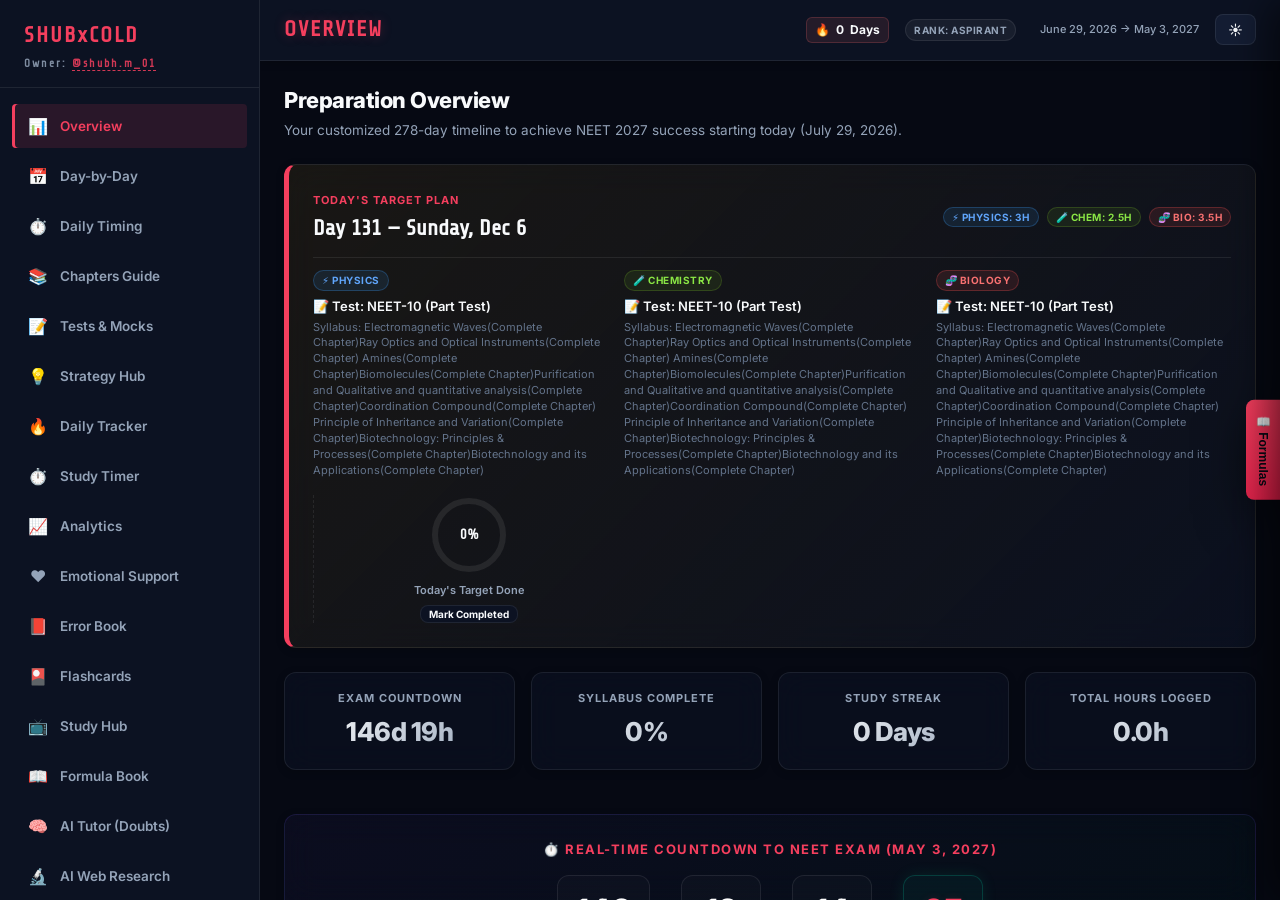
==== neet_plan_v3.html @ 4c803811 "Replace text/ASCII diagram fallbacks with real high-resolution SVG scientific vector illustrations" ====
<!DOCTYPE html>
<html lang="en">
<head>
  <link rel="preconnect" href="https://fonts.googleapis.com">
  <link rel="preconnect" href="https://fonts.gstatic.com" crossorigin>
  <link rel="preconnect" href="https://cdn.jsdelivr.net">
  <link rel="preconnect" href="https://cdnjs.cloudflare.com">
  <!-- Google Analytics 4 (GA4) with AdBlocker Guard -->
  <script async src="https://www.googletagmanager.com/gtag/js?id=G-X5QX0RL81J" onerror="console.log('Analytics script blocked by client ad-blocker (normal behavior)')"></script>
  <script>
    window.dataLayer = window.dataLayer || [];
    function gtag(){try{dataLayer.push(arguments);}catch(e){}}
    gtag('js', new Date());
    gtag('config', 'G-X5QX0RL81J');
  </script>
  <meta charset="UTF-8">
  <meta name="viewport" content="width=device-width, initial-scale=1.0, viewport-fit=cover, maximum-scale=5, user-scalable=yes">
  <meta name="theme-color" content="#060913">
  <meta name="mobile-web-app-capable" content="yes">
  <meta name="apple-mobile-web-app-capable" content="yes">
  <meta name="apple-mobile-web-app-status-bar-style" content="black-translucent">
  <title>SHUBxCOLD — 278-Day Ultimate Planner</title>
  <link href='https://fonts.googleapis.com/css2?family=Inter:wght@300;400;500;600;700;800;900&display=swap' rel='stylesheet'>
  <link href="https://fonts.googleapis.com/css2?family=Share+Tech&display=swap" rel="stylesheet">
  <style>
:root {
  /* Premium Obsidian & Gold UI Tokens */
  --bg-base: #060913;
  --bg-surface: #0c1222;
  --bg-surface-hover: #141d33;
  --bg-glass: rgba(12, 18, 34, 0.65);
  
  --primary: #fbbf24;           /* Warm Amber Gold */
  --primary-hover: #f59e0b;
  --primary-glow: rgba(251, 191, 36, 0.12);
  --primary-glow-thick: rgba(251, 191, 36, 0.25);
  
  --secondary: #8b5cf6;         /* Academic Purple */
  --secondary-glow: rgba(139, 92, 246, 0.12);
  
  --accent-success: #10b981;    /* Medical Teal/Emerald */
  --accent-success-glow: rgba(16, 185, 129, 0.12);
  
  --accent-danger: #f87171;     /* Soft Warning Red */
  --accent-danger-glow: rgba(248, 113, 113, 0.12);
  
  --text-primary: #f8fafc;
  --text-secondary: #94a3b8;
  --text-muted: #64748b;
  
  --border-color: rgba(255, 255, 255, 0.08);
  --border-hover: rgba(255, 255, 255, 0.15);
  --glass-border: rgba(255, 255, 255, 0.08);
  
  --shadow-sm: 0 2px 8px rgba(0, 0, 0, 0.2);
  --shadow-md: 0 8px 24px rgba(0, 0, 0, 0.35);
  --shadow-lg: 0 16px 48px rgba(0, 0, 0, 0.5);
  
  --font-sans: 'Inter', system-ui, -apple-system, sans-serif;
  --font-mono: 'Share Tech', monospace;
  
  --transition-smooth: all 0.3s cubic-bezier(0.16, 1, 0.3, 1);
  --transition-fast: all 0.15s cubic-bezier(0.16, 1, 0.3, 1);

  /* Subject color tokens */
  --phy: #378ADD;
  --phy-light: #E6F1FB;
  --che: #639922;
  --che-light: #EAF3DE;
  --bio: #E24B4A;
  --bio-light: #FCEBEB;
}

body.theme-midnight-cyber {
  --bg-base: #030008;
  --bg-surface: #0a0314;
  --bg-surface-hover: #160a2c;
  --bg-glass: rgba(10, 3, 20, 0.65);
  --primary: #00f2fe;
  --primary-hover: #4facfe;
  --primary-glow: rgba(0, 242, 254, 0.12);
  --primary-glow-thick: rgba(0, 242, 254, 0.25);
  --secondary: #f35588;
  --secondary-glow: rgba(243, 85, 136, 0.12);
  --accent-success: #00ff87;
  --accent-success-glow: rgba(0, 255, 135, 0.12);
  --accent-danger: #ff007f;
  --accent-danger-glow: rgba(255, 0, 127, 0.12);
}

body.theme-forest-mint {
  --bg-base: #040807;
  --bg-surface: #0a1110;
  --bg-surface-hover: #12201e;
  --bg-glass: rgba(10, 17, 16, 0.65);
  --primary: #00d4aa;
  --primary-hover: #05b08e;
  --primary-glow: rgba(0, 212, 170, 0.12);
  --primary-glow-thick: rgba(0, 212, 170, 0.25);
  --secondary: #e2b4bd;
  --secondary-glow: rgba(226, 180, 189, 0.12);
  --accent-success: #52b788;
  --accent-success-glow: rgba(82, 183, 136, 0.12);
  --accent-danger: #f26419;
  --accent-danger-glow: rgba(242, 100, 25, 0.12);
}

body.theme-deep-cosmos {
  --bg-base: #02020a;
  --bg-surface: #08081a;
  --bg-surface-hover: #121235;
  --bg-glass: rgba(8, 8, 26, 0.65);
  --primary: #ff9f1c;
  --primary-hover: #ffbf69;
  --primary-glow: rgba(255, 159, 28, 0.12);
  --primary-glow-thick: rgba(255, 159, 28, 0.25);
  --secondary: #9d4edd;
  --secondary-glow: rgba(157, 78, 221, 0.12);
  --accent-success: #4cc9f0;
  --accent-success-glow: rgba(76, 201, 240, 0.12);
  --accent-danger: #ff5d8f;
  --accent-danger-glow: rgba(255, 93, 143, 0.12);
}

body.light-mode {
  --bg-base: #f8fafc;
  --bg-surface: #ffffff;
  --bg-surface-hover: #f1f5f9;
  --bg-glass: rgba(255, 255, 255, 0.8);
  
  --primary: #d97706;           /* Amber 600 */
  --primary-hover: #b45309;     /* Amber 700 */
  --primary-glow: rgba(217, 119, 6, 0.08);
  --primary-glow-thick: rgba(217, 119, 6, 0.15);
  
  --text-primary: #0f172a;      /* Slate 900 */
  --text-secondary: #475569;    /* Slate 600 */
  --text-muted: #64748b;        /* Slate 500 */
  
  --border-color: rgba(0, 0, 0, 0.08);
  --border-hover: rgba(0, 0, 0, 0.15);
  --glass-border: rgba(0, 0, 0, 0.08);
  
  --shadow-sm: 0 2px 8px rgba(0, 0, 0, 0.05);
  --shadow-md: 0 8px 24px rgba(0, 0, 0, 0.08);
  --shadow-lg: 0 16px 48px rgba(0, 0, 0, 0.12);
}

body.theme-github-dark {
  --bg-base: #0d1117;
  --bg-surface: #161b22;
  --bg-surface-hover: #21262d;
  --bg-glass: rgba(22, 27, 34, 0.7);
  --primary: #58a6ff;
  --primary-hover: #1f6feb;
  --primary-glow: rgba(88, 166, 255, 0.12);
  --primary-glow-thick: rgba(88, 166, 255, 0.25);
  --secondary: #bc8cff;
  --secondary-glow: rgba(188, 140, 255, 0.12);
  --accent-success: #3fb950;
  --accent-success-glow: rgba(63, 185, 80, 0.12);
  --accent-danger: #f85149;
  --accent-danger-glow: rgba(248, 81, 73, 0.12);
}

body.theme-matrix-terminal {
  --bg-base: #020703;
  --bg-surface: #08140a;
  --bg-surface-hover: #0f2b14;
  --bg-glass: rgba(8, 20, 10, 0.7);
  --primary: #00ff41;
  --primary-hover: #00cc33;
  --primary-glow: rgba(0, 255, 65, 0.12);
  --primary-glow-thick: rgba(0, 255, 65, 0.25);
  --secondary: #008f11;
  --secondary-glow: rgba(0, 143, 17, 0.12);
  --accent-success: #00ff41;
  --accent-success-glow: rgba(0, 255, 65, 0.12);
  --accent-danger: #ff003c;
  --accent-danger-glow: rgba(255, 0, 60, 0.12);
}

* {
  box-sizing: border-box;
  margin: 0;
  padding: 0;
}

/* CUSTOM SCROLLBAR */
::-webkit-scrollbar {
  width: 8px;
  height: 8px;
}
::-webkit-scrollbar-track {
  background: var(--bg-base);
}
::-webkit-scrollbar-thumb {
  background: var(--border-color);
  border-radius: 4px;
}
::-webkit-scrollbar-thumb:hover {
  background: var(--primary);
}

html, body {
  height: 100%;
  margin: 0;
  padding: 0;
  overflow: hidden !important;
  width: 100%;
  max-width: 100vw;
}
body {
  font-family: var(--font-sans);
  background: var(--bg-base);
  color: var(--text-primary);
  font-size: 14px;
  line-height: 1.45;
}

body.modal-open {
  overflow: hidden !important;
  position: fixed !important;
  width: 100% !important;
  height: 100% !important;
  top: 0;
  left: 0;
}
html.modal-open {
  overflow: hidden !important;
}
/* modal.active transitions handled at display level */


a {
  color: var(--primary);
  text-decoration: none;
  transition: var(--transition-fast);
}
a:hover {
  color: var(--primary-hover);
  text-shadow: 0 0 8px var(--primary-glow-thick);
}

/* TOPBAR / NAV */
.topbar {
  background: var(--bg-surface);
  border-bottom: 1px solid var(--border-color);
  padding: 14px 24px;
  display: flex;
  align-items: center;
  gap: 16px;
  position: sticky;
  top: 0;
  z-index: 100;
  backdrop-filter: blur(12px);
  -webkit-backdrop-filter: blur(12px);
  box-shadow: var(--shadow-sm);
}

.topbar h1 {
  font-family: var(--font-mono);
  font-size: 24px;
  font-weight: bold;
  color: var(--primary);
  text-transform: uppercase;
  letter-spacing: 2px;
  margin: 0;
  text-shadow: 0 0 12px var(--primary-glow-thick);
}

.topbar-right-wrapper {
  margin-left: auto;
  display: flex;
  align-items: center;
  gap: 16px;
}

.topbar .sub-date {
  font-family: var(--font-sans);
  font-size: 11px;
  color: var(--text-secondary);
  margin-left: 8px;
  font-weight: 500;
  text-transform: none;
  letter-spacing: 0;
}

.tabs {
  display: flex;
  gap: 6px;
  flex-wrap: wrap;
  margin-left: auto;
}

.tab-btn {
  padding: 6px 14px;
  border-radius: 8px;
  border: 1px solid var(--border-color);
  font-size: 12px;
  font-weight: 600;
  cursor: pointer;
  background: var(--bg-surface-hover);
  color: var(--text-secondary);
  transition: var(--transition-smooth);
}

.tab-btn.active {
  background: linear-gradient(135deg, var(--primary), #eab308);
  color: #060913;
  border-color: var(--primary);
  font-weight: 700;
  box-shadow: 0 4px 12px var(--primary-glow-thick);
}

.tab-btn:hover:not(.active) {
  background: var(--bg-surface);
  color: var(--text-primary);
  border-color: var(--border-hover);
  transform: translateY(-1px);
}

.main-wrapper {
  padding: 24px;
  width: 100%;
  max-width: 1400px;
  margin: 0 auto;
  flex-grow: 1;
  overflow-y: auto;
  -webkit-overflow-scrolling: touch;
}

/* TAB FADE-IN ANIMATION */
@keyframes fadeInUp {
  from {
    opacity: 0;
    transform: translateY(12px);
  }
  to {
    opacity: 1;
    transform: translateY(0);
  }
}

.tab-content {
  display: none;
}

.tab-content.active {
  display: block;
  animation: fadeInUp 0.4s cubic-bezier(0.16, 1, 0.3, 1) forwards;
}

.section-title {
  font-size: 12px;
  font-weight: 700;
  color: var(--primary);
  text-transform: uppercase;
  letter-spacing: .08em;
  margin-bottom: 14px;
  margin-top: 28px;
  text-shadow: 0 0 8px var(--primary-glow);
}

.section-title:first-child {
  margin-top: 0;
}

/* PAGE HEADER */
.page-header {
  margin-bottom: 24px;
}
.page-title {
  font-size: 22px;
  font-weight: 800;
  color: var(--text-primary);
  letter-spacing: -0.5px;
}
.page-desc {
  font-size: 13.5px;
  color: var(--text-secondary);
  margin-top: 4px;
}

/* CARDS */
.glass-card {
  background: var(--bg-glass);
  border: 1px solid var(--border-color);
  border-radius: 12px;
  padding: 20px;
  position: relative;
  box-shadow: var(--shadow-sm);
  transition: var(--transition-smooth);
  backdrop-filter: blur(16px);
  -webkit-backdrop-filter: blur(16px);
  margin-bottom: 20px;
}
.glass-card:hover {
  border-color: var(--border-hover);
  box-shadow: var(--shadow-md);
  transform: translateY(-2px);
}

/* STATS ROW */
.stats-grid {
  display: grid;
  grid-template-columns: repeat(auto-fit, minmax(180px, 1fr));
  gap: 16px;
  margin-bottom: 24px;
}

.glass-card.stat-card {
  text-align: center;
  padding: 18px;
  display: flex;
  flex-direction: column;
  justify-content: center;
}

.stat-val {
  font-size: 26px;
  font-weight: 800;
  color: var(--text-primary);
  letter-spacing: -0.5px;
  background: linear-gradient(135deg, #fff, var(--text-secondary));
  -webkit-background-clip: text;
  -webkit-text-fill-color: transparent;
}

.stat-title {
  font-size: 11px;
  font-weight: 700;
  text-transform: uppercase;
  letter-spacing: 1px;
  color: var(--text-secondary);
  margin-bottom: 6px;
}

/* PHASE STRIPS */
.phase-strip {
  border-radius: 12px;
  padding: 20px;
  margin-bottom: 16px;
  border: 1px solid var(--border-color);
  background: var(--bg-glass);
}
.phase-strip h3 {
  font-size: 15px;
  font-weight: 700;
  margin-bottom: 6px;
  color: var(--text-primary);
}
.phase-strip .meta {
  font-size: 12px;
  color: var(--text-secondary);
  margin-bottom: 14px;
}

.phase-cols {
  display: grid;
  grid-template-columns: repeat(auto-fit, minmax(250px, 1fr));
  gap: 12px;
}

.subj-col {
  background: rgba(255, 255, 255, 0.02);
  border-radius: 10px;
  padding: 14px;
  border: 1px solid rgba(255, 255, 255, 0.04);
}

.subj-col h4 {
  font-size: 11px;
  font-weight: 800;
  text-transform: uppercase;
  letter-spacing: .06em;
  margin-bottom: 10px;
  border-bottom: 1px solid rgba(255, 255, 255, 0.04);
  padding-bottom: 4px;
}

.sc-p h4 { color: #60a5fa; }
.sc-c h4 { color: #34d399; }
.sc-b h4 { color: #a78bfa; }

.ch-li {
  font-size: 12px;
  color: var(--text-secondary);
  padding: 6px 0;
  border-bottom: 1px solid rgba(255, 255, 255, 0.04);
  line-height: 1.4;
  display: flex;
  justify-content: space-between;
  align-items: center;
}
.ch-li:last-child {
  border-bottom: none;
}
.ch-li .conn {
  font-size: 9.5px;
  background: var(--primary-glow);
  color: var(--primary);
  padding: 1.5px 6px;
  border-radius: 4px;
  border: 1px solid rgba(251, 191, 36, 0.2);
  white-space: nowrap;
}
.ch-li .miss {
  font-size: 9.5px;
  background: var(--accent-danger-glow);
  color: var(--accent-danger);
  padding: 1.5px 6px;
  border-radius: 4px;
  border: 1px solid rgba(248, 113, 113, 0.2);
  white-space: nowrap;
}

/* PHASE BADGES */
.phase-badge-strip {
  border-left: 4px solid var(--primary);
  padding-left: 14px;
  margin-bottom: 16px;
  background: rgba(255, 255, 255, 0.01);
  padding-top: 10px;
  padding-bottom: 10px;
  border-radius: 0 8px 8px 0;
  border-right: 1px solid rgba(255, 255, 255, 0.02);
}
.pb-0 { border-color: var(--text-muted); }
.pb-1 { border-color: #3b82f6; }
.pb-2 { border-color: #10b981; }
.pb-3 { border-color: #f59e0b; }
.pb-4 { border-color: #ef4444; }

/* CALENDAR CONTROLS */
.cal-controls {
  display: flex;
  flex-wrap: wrap;
  gap: 12px;
  margin-bottom: 16px;
  align-items: center;
}

.form-control {
  font-family: var(--font-sans);
  font-size: 13px;
  padding: 8px 14px;
  border: 1px solid var(--border-color);
  border-radius: 8px;
  background: var(--bg-surface);
  color: var(--text-primary);
  outline: none;
  transition: var(--transition-fast);
}
.form-control:focus {
  border-color: var(--primary);
  box-shadow: 0 0 10px var(--primary-glow-thick);
}

select.form-control {
  cursor: pointer;
}

/* TABLES */
.table-container {
  overflow-x: auto;
  border-radius: 12px;
  border: 1px solid var(--border-color);
  background: var(--bg-surface);
  box-shadow: var(--shadow-sm);
}

table {
  width: 100%;
  border-collapse: collapse;
  font-size: 12.5px;
  background: transparent;
}
table th {
  text-align: left;
  padding: 10px 12px;
  background: var(--bg-surface-hover);
  border-bottom: 2px solid var(--border-color);
  color: var(--text-secondary);
  font-weight: 700;
  font-size: 11.5px;
  text-transform: uppercase;
  letter-spacing: 0.5px;
}
table td {
  padding: 10px 12px;
  border-bottom: 1px solid var(--border-color);
  vertical-align: top;
  color: var(--text-primary);
}
table tr:hover td {
  background: var(--bg-surface-hover);
}

/* Custom Table Row Themes */
table tr.sunday td { background: rgba(251, 191, 36, 0.03); }
table tr.test-day td { background: rgba(248, 113, 113, 0.03); }
table tr.mock-day td { background: rgba(245, 158, 11, 0.03); }
table tr.revision-day td { background: rgba(139, 92, 246, 0.03); }
table tr.done-row td {
  opacity: 0.85;
}
table tr.done-row td div, table tr.done-row td span {
  text-decoration: line-through;
  text-decoration-color: rgba(255, 255, 255, 0.3);
}

.day-num {
  font-weight: 800;
  color: var(--primary);
  font-size: 12px;
}
.day-date {
  color: var(--text-secondary);
  font-size: 11.5px;
  white-space: nowrap;
}

/* BADGES */
.type-badge {
  display: inline-block;
  font-size: 9.5px;
  font-weight: 700;
  padding: 2px 7px;
  border-radius: 4px;
  white-space: nowrap;
  text-transform: uppercase;
  letter-spacing: 0.5px;
}
.tb-study { background: rgba(59, 130, 246, 0.1); color: #60a5fa; border: 1px solid rgba(59, 130, 246, 0.25); }
.tb-rev { background: rgba(139, 92, 246, 0.1); color: #a78bfa; border: 1px solid rgba(139, 92, 246, 0.25); }
.tb-test { background: rgba(248, 113, 113, 0.1); color: #f87171; border: 1px solid rgba(248, 113, 113, 0.25); }
.tb-mock { background: rgba(245, 158, 11, 0.1); color: #fbbf24; border: 1px solid rgba(245, 158, 11, 0.25); }
.tb-rest { background: rgba(148, 163, 184, 0.1); color: #94a3b8; border: 1px solid rgba(148, 163, 184, 0.25); }
.tb-buf { background: rgba(16, 185, 129, 0.1); color: #34d399; border: 1px solid rgba(16, 185, 129, 0.25); }

.ch-cell {
  position: relative;
}
.ch-main {
  font-weight: 600;
  color: var(--text-primary);
}
.ch-sub {
  font-size: 11px;
  color: var(--text-secondary);
  margin-top: 2px;
}
.ch-link {
  font-size: 9.5px;
  background: var(--primary-glow);
  color: var(--primary);
  padding: 1.5px 5px;
  border-radius: 4px;
  display: inline-block;
  margin-top: 3px;
  border: 1px solid rgba(251, 191, 36, 0.2);
}
.ch-miss {
  font-size: 9.5px;
  background: var(--accent-danger-glow);
  color: var(--accent-danger);
  padding: 1.5px 5px;
  border-radius: 4px;
  display: inline-block;
  margin-top: 3px;
  border: 1px solid rgba(248, 113, 113, 0.2);
}

.custom-checkbox {
  width: 18px;
  height: 18px;
  cursor: pointer;
  display: inline-flex;
  align-items: center;
  justify-content: center;
  border: 1.5px solid var(--text-muted);
  border-radius: 5px;
  background: var(--bg-surface);
  color: transparent;
  transition: var(--transition-fast);
}
.custom-checkbox.checked {
  background: var(--accent-success);
  border-color: var(--accent-success);
  color: #060913;
  font-weight: 900;
}
.custom-checkbox:hover {
  border-color: var(--primary);
}

.progress-bar-glow {
  height: 8px;
  background: var(--bg-surface-hover);
  border-radius: 4px;
  margin-top: 10px;
  overflow: hidden;
  border: 1px solid var(--border-color);
}
.progress-fill-glow {
  height: 100%;
  background: linear-gradient(90deg, var(--accent-success), #10b981);
  border-radius: 4px;
  transition: width 0.4s ease;
  box-shadow: 0 0 8px rgba(16, 185, 129, 0.4);
}

/* PAGINATION */
.pag-btn-container {
  display: flex;
  gap: 6px;
  justify-content: center;
  margin-top: 16px;
  flex-wrap: wrap;
  align-items: center;
}
.pag-btn-container button {
  padding: 6px 12px;
  font-size: 12px;
  font-weight: 600;
  border: 1px solid var(--border-color);
  border-radius: 6px;
  background: var(--bg-surface-hover);
  cursor: pointer;
  color: var(--text-secondary);
  transition: var(--transition-fast);
}
.pag-btn-container button.cur {
  background: var(--primary);
  color: #060913;
  border-color: var(--primary);
  font-weight: 700;
  box-shadow: 0 4px 10px var(--primary-glow-thick);
}
.pag-btn-container button:hover:not(.cur) {
  background: var(--bg-surface);
  color: var(--text-primary);
  border-color: var(--border-hover);
}

/* SCHEDULE */
.sched-switch {
  display: flex;
  gap: 6px;
  margin-bottom: 16px;
  flex-wrap: wrap;
}
.sched-btn {
  padding: 6px 14px;
  border: 1px solid var(--border-color);
  border-radius: 20px;
  font-size: 12px;
  font-weight: 600;
  cursor: pointer;
  background: var(--bg-surface-hover);
  color: var(--text-secondary);
  transition: var(--transition-fast);
}
.sched-btn.active {
  background: var(--primary);
  color: #060913;
  border-color: var(--primary);
  font-weight: 700;
  box-shadow: 0 4px 10px var(--primary-glow-thick);
}
.sched-btn:hover:not(.active) {
  background: var(--bg-surface);
  border-color: var(--border-hover);
  color: var(--text-primary);
}

.sched-table {
  width: 100%;
  border-collapse: collapse;
}
.sched-table td {
  padding: 10px 12px;
  border-bottom: 1px solid var(--border-color);
  vertical-align: top;
  color: var(--text-primary);
}
.sched-table tr:last-child td {
  border-bottom: none;
}
.sched-time {
  font-size: 12px;
  font-weight: 700;
  color: var(--primary);
  white-space: nowrap;
  min-width: 80px;
  font-family: var(--font-mono);
}
.sched-act {
  font-size: 13px;
  color: var(--text-primary);
  line-height: 1.45;
}
.sched-dur {
  font-size: 11.5px;
  color: var(--text-secondary);
  text-align: right;
  white-space: nowrap;
  min-width: 55px;
}
.sched-cat {
  width: 4px;
  background: var(--border-color);
}
.cat-phy { background: #3b82f6; }
.cat-che { background: #10b981; }
.cat-bio { background: #8b5cf6; }
.cat-break { background: rgba(255, 255, 255, 0.05); }
.cat-test { background: #ef4444; }
.cat-rev { background: #f59e0b; }

/* SUBJECT TABS */
.subj-tabs {
  display: flex;
  gap: 6px;
  margin-bottom: 16px;
}
.subj-tab {
  padding: 6px 16px;
  border: 1px solid var(--border-color);
  border-radius: 20px;
  font-size: 12px;
  font-weight: 600;
  cursor: pointer;
  background: var(--bg-surface-hover);
  color: var(--text-secondary);
  transition: var(--transition-fast);
}
.subj-tab:hover:not(.active) {
  background: var(--bg-surface);
  border-color: var(--border-hover);
  color: var(--text-primary);
}
.subj-tab.active {
  color: #060913;
  font-weight: 700;
  box-shadow: 0 4px 10px var(--primary-glow-thick);
}
.subj-tab.sp.active { background: #3b82f6; border-color: #3b82f6; }
.subj-tab.sc.active { background: #10b981; border-color: #10b981; }
.subj-tab.sb.active { background: #8b5cf6; border-color: #8b5cf6; }

.subj-tab.sp { background: rgba(59, 130, 246, 0.1); color: #60a5fa; border-color: rgba(59, 130, 246, 0.25); }
.subj-tab.sc { background: rgba(16, 185, 129, 0.1); color: #34d399; border-color: rgba(16, 185, 129, 0.25); }
.subj-tab.sb { background: rgba(139, 92, 246, 0.1); color: #a78bfa; border-color: rgba(139, 92, 246, 0.25); }

/* CHAPTER DETAILS TABLE */
.ch-detail-table {
  width: 100%;
  border-collapse: collapse;
  font-size: 12.5px;
}
.ch-detail-table th {
  padding: 10px 12px;
  text-align: left;
  border-bottom: 2px solid var(--border-color);
  color: var(--text-secondary);
  font-weight: 700;
  font-size: 11.5px;
  background: var(--bg-surface-hover);
  text-transform: uppercase;
}
.ch-detail-table td {
  padding: 10px 12px;
  border-bottom: 1px solid var(--border-color);
  vertical-align: top;
  color: var(--text-primary);
}
.ch-detail-table tr:last-child td {
  border-bottom: none;
}
.ch-detail-table tr:hover td {
  background: var(--bg-surface-hover);
}

.wt-h { background: rgba(239, 68, 68, 0.15); color: #f87171; padding: 2px 7px; border-radius: 4px; font-size: 10.5px; font-weight: 700; border: 1px solid rgba(239, 68, 68, 0.25); }
.wt-m { background: rgba(245, 158, 11, 0.15); color: #fbbf24; padding: 2px 7px; border-radius: 4px; font-size: 10.5px; font-weight: 700; border: 1px solid rgba(245, 158, 11, 0.25); }
.wt-l { background: rgba(16, 185, 129, 0.15); color: #34d399; padding: 2px 7px; border-radius: 4px; font-size: 10.5px; font-weight: 700; border: 1px solid rgba(16, 185, 129, 0.25); }

.cls11 { background: rgba(59, 130, 246, 0.1); color: #60a5fa; padding: 2px 7px; border-radius: 4px; font-size: 10.5px; font-weight: 700; border: 1px solid rgba(59, 130, 246, 0.2); }
.cls12 { background: rgba(16, 185, 129, 0.1); color: #34d399; padding: 2px 7px; border-radius: 4px; font-size: 10.5px; font-weight: 700; border: 1px solid rgba(16, 185, 129, 0.2); }

.conn-badge {
  background: var(--primary-glow);
  color: var(--primary);
  padding: 2.5px 7px;
  border-radius: 4px;
  font-size: 10.5px;
  display: inline-block;
  margin-top: 3px;
  border: 1px solid rgba(251, 191, 36, 0.2);
}

/* PYQ BUTTON */
.pyq-btn {
  display: inline-flex;
  align-items: center;
  gap: 4px;
  margin-top: 6px;
  padding: 4px 10px;
  font-size: 11px;
  font-weight: 700;
  border: 1.5px solid var(--accent-success);
  border-radius: 6px;
  background: rgba(16, 185, 129, 0.1);
  color: #34d399;
  cursor: pointer;
  transition: var(--transition-fast);
  white-space: nowrap;
}
.pyq-btn:hover {
  background: var(--accent-success);
  color: #060913;
  box-shadow: 0 0 10px var(--accent-success-glow);
}

/* DETAILS BOX */
.ch-details-box {
  background: var(--bg-surface);
  border: 1px solid var(--border-color);
  border-radius: 12px;
  padding: 18px;
  margin-top: 10px;
  display: flex;
  flex-direction: column;
  gap: 12px;
  box-shadow: var(--shadow-sm);
}
.details-row {
  display: flex;
  flex-wrap: wrap;
  gap: 16px;
}
.details-col {
  flex: 1;
  min-width: 200px;
}
.details-label {
  font-size: 10px;
  font-weight: 700;
  color: var(--text-muted);
  text-transform: uppercase;
  margin-bottom: 4px;
  letter-spacing: 0.5px;
}
.details-val {
  font-size: 13px;
  line-height: 1.5;
  color: var(--text-primary);
}

.three-step-grid {
  display: grid;
  grid-template-columns: repeat(3, 1fr);
  gap: 6px;
}
.step-box {
  display: flex;
  align-items: center;
  gap: 6px;
  padding: 8px 12px;
  border-radius: 8px;
  background: var(--bg-surface-hover);
  border: 1.5px solid var(--border-color);
  font-size: 11px;
  color: var(--text-secondary);
  cursor: pointer;
  transition: var(--transition-fast);
  font-weight: 600;
}
.step-box:hover {
  background: var(--bg-surface);
  border-color: var(--border-hover);
  color: var(--text-primary);
}

/* BUTTONS */
.btn {
  display: inline-flex;
  align-items: center;
  justify-content: center;
  font-family: var(--font-sans);
  font-size: 13px;
  font-weight: 700;
  padding: 8px 16px;
  border-radius: 8px;
  cursor: pointer;
  transition: var(--transition-smooth);
  outline: none;
  border: 1px solid transparent;
}
.btn-primary {
  background: linear-gradient(135deg, var(--primary), #eab308);
  color: #060913;
  box-shadow: 0 4px 12px var(--primary-glow-thick);
}
.btn-primary:hover {
  background: linear-gradient(135deg, #f59e0b, #d97706);
  box-shadow: 0 6px 16px var(--primary-glow-thick);
  transform: translateY(-1px);
}
.btn-secondary {
  background: var(--bg-surface-hover);
  border: 1px solid var(--border-color);
  color: var(--text-primary);
}
.btn-secondary:hover {
  background: var(--bg-surface);
  border-color: var(--border-hover);
  transform: translateY(-1px);
}

/* AI Tutor Subject Mode Toggle Buttons */
.subject-mode-btn {
  cursor: pointer;
  transition: all 0.3s ease;
  position: relative;
}
.subject-mode-btn.active {
  background: linear-gradient(135deg, rgba(251,191,36,0.25), rgba(124,92,252,0.2)) !important;
  border: 2px solid #fbbf24 !important;
  color: #fbbf24 !important;
  font-weight: 700 !important;
  box-shadow: 0 0 12px rgba(251,191,36,0.3), inset 0 0 8px rgba(251,191,36,0.1);
  transform: scale(1.05);
}
.subject-mode-btn:not(.active):hover {
  border-color: rgba(251,191,36,0.4);
  color: #fbbf24;
}

/* MODALS */
@keyframes modalZoomIn {
  from {
    opacity: 0;
    transform: scale(0.96) translateY(8px);
  }
  to {
    opacity: 1;
    transform: scale(1) translateY(0);
  }
}

.modal {
  position: fixed;
  inset: 0;
  background: rgba(4, 6, 12, 0.85);
  z-index: 1000;
  display: none;
  align-items: center;
  justify-content: center;
  padding: 16px;
  backdrop-filter: blur(8px);
  -webkit-backdrop-filter: blur(8px);
}
.modal.active {
  display: flex;
}
.modal-content {
  background: var(--bg-surface);
  border-radius: 16px;
  width: 100%;
  max-width: 680px;
  max-height: 90vh;
  display: flex;
  flex-direction: column;
  box-shadow: var(--shadow-lg);
  overflow: hidden;
  padding: 24px;
  position: relative;
  border: 1px solid var(--border-color);
  color: var(--text-primary);
}
.modal.active .modal-content {
  animation: modalZoomIn 0.3s cubic-bezier(0.34, 1.56, 0.64, 1) forwards;
}

.close-btn {
  position: absolute;
  top: 16px;
  right: 16px;
  width: 32px;
  height: 32px;
  border-radius: 8px;
  border: 1px solid var(--border-color);
  background: var(--bg-surface-hover);
  cursor: pointer;
  display: flex;
  align-items: center;
  justify-content: center;
  font-size: 16px;
  color: var(--text-secondary);
  transition: var(--transition-fast);
  z-index: 10;
}
.close-btn:hover {
  background: var(--primary);
  color: #060913;
  border-color: var(--primary);
}

.pyq-card {
  margin-bottom: 16px;
  padding: 16px;
  border: 1px solid var(--border-color);
  border-radius: 12px;
  background: rgba(255, 255, 255, 0.01);
  transition: var(--transition-fast);
}
.pyq-card:hover {
  border-color: var(--border-hover);
  background: rgba(255, 255, 255, 0.02);
}

.pyq-header {
  display: flex;
  justify-content: space-between;
  align-items: center;
  margin-bottom: 12px;
}
.pyq-badge {
  font-size: 10px;
  font-weight: 700;
  color: var(--primary);
  background: var(--primary-glow);
  border: 1px solid rgba(251, 191, 36, 0.25);
  padding: 2px 8px;
  border-radius: 4px;
}
.pyq-num {
  font-size: 11px;
  color: var(--text-muted);
  font-weight: 600;
}
.pyq-question {
  font-size: 14px;
  color: var(--text-primary);
  line-height: 1.6;
  margin-bottom: 14px;
  font-weight: 500;
}
.pyq-options {
  display: flex;
  flex-direction: column;
  gap: 8px;
}
.pyq-opt-btn {
  display: flex;
  align-items: flex-start;
  gap: 10px;
  padding: 10px 14px;
  border-radius: 8px;
  border: 1.5px solid var(--border-color);
  background: var(--bg-surface-hover);
  cursor: pointer;
  font-size: 13px;
  color: var(--text-primary);
  width: 100%;
  text-align: left;
  transition: var(--transition-fast);
}
.pyq-opt-btn:hover:not(:disabled) {
  border-color: var(--border-hover);
  background: var(--bg-surface);
}
.pyq-opt-btn.correct {
  border-color: var(--accent-success) !important;
  background: var(--accent-success-glow) !important;
  color: #34d399 !important;
  font-weight: 700;
}
.pyq-opt-btn.wrong {
  border-color: var(--accent-danger) !important;
  background: var(--accent-danger-glow) !important;
  color: #f87171 !important;
}
.opt-letter {
  width: 20px;
  height: 20px;
  border-radius: 50%;
  background: rgba(255, 255, 255, 0.05);
  display: flex;
  align-items: center;
  justify-content: center;
  font-size: 10px;
  font-weight: 700;
  color: var(--text-secondary);
  flex-shrink: 0;
  margin-top: 1px;
}
.pyq-opt-btn.correct .opt-letter {
  background: var(--accent-success);
  color: #060913;
}
.pyq-opt-btn.wrong .opt-letter {
  background: var(--accent-danger);
  color: #060913;
}

.pyq-explanation {
  margin-top: 14px;
  padding: 12px;
  border-radius: 8px;
  background: var(--primary-glow);
  border: 1px solid rgba(251, 191, 36, 0.15);
}
.exp-title {
  font-size: 11px;
  font-weight: 700;
  color: var(--primary);
  text-transform: uppercase;
  margin-bottom: 4px;
  letter-spacing: 0.5px;
}
.exp-text {
  font-size: 12.5px;
  line-height: 1.5;
  color: var(--text-primary);
}

/* STRATEGY & TRACKER PANELS */
#strategy .glass-card, #tracker .glass-card {
  background: var(--bg-glass);
  border: 1px solid var(--border-color);
  box-shadow: var(--shadow-md);
}
#strategy .glass-card:hover, #tracker .glass-card:hover {
  border-color: var(--border-hover);
  box-shadow: var(--shadow-lg);
}

#strategy h1, #tracker h1 {
  color: var(--text-primary);
}
#strategy h2, #tracker h2 {
  color: var(--text-primary);
  border-bottom: 1px solid var(--border-color);
  padding-bottom: 8px;
  margin-bottom: 16px;
}
#strategy p, #tracker p {
  color: var(--text-secondary);
}
#strategy li {
  color: var(--text-primary);
  margin-bottom: 8px;
}
#strategy strong {
  color: var(--primary);
}
#strategy h4 {
  font-size: 13.5px;
  font-weight: 700;
  margin-bottom: 6px;
  color: var(--primary);
}

/* FORM CONTROLS IN TRACKER */
#tracker label {
  color: var(--text-secondary);
  font-size: 12px;
  font-weight: 600;
  margin-bottom: 6px;
  display: block;
}
#tracker input, #tracker select, #tracker textarea {
  width: 100%;
  background: var(--bg-surface);
  border: 1px solid var(--border-color);
  color: var(--text-primary);
  border-radius: 8px;
  padding: 10px 14px;
  font-size: 13px;
  transition: var(--transition-fast);
  outline: none;
  font-family: var(--font-sans);
}
#tracker input:focus, #tracker select:focus, #tracker textarea:focus {
  border-color: var(--primary);
  background: var(--bg-surface-hover);
  box-shadow: 0 0 10px var(--primary-glow);
}
#tracker button[type="submit"] {
  background: linear-gradient(135deg, var(--primary), #eab308);
  color: #060913;
  border: none;
  font-weight: 700;
  padding: 12px 20px;
  border-radius: 8px;
  cursor: pointer;
  width: 100%;
  margin-top: 10px;
  transition: var(--transition-smooth);
}
#tracker button[type="submit"]:hover {
  background: linear-gradient(135deg, #f59e0b, #d97706);
  box-shadow: 0 0 15px var(--primary-glow-thick);
}

#tracker .table-container {
  background: var(--bg-surface);
  border: 1px solid var(--border-color);
}
#tracker table th {
  background: var(--bg-surface-hover);
  color: var(--primary);
  border-bottom: 1.5px solid var(--border-color);
}
#tracker table td {
  color: var(--text-primary);
  border-bottom: 1px solid var(--border-color);
}
#tracker table tr:hover td {
  background: var(--bg-surface-hover);
}
#tracker .btn-secondary {
  background: var(--bg-surface-hover);
  color: var(--text-primary);
  border: 1px solid var(--border-color);
  padding: 6px 12px;
  border-radius: 6px;
  font-weight: 600;
  transition: var(--transition-fast);
}
#tracker .btn-secondary:hover {
  background: rgba(239, 68, 68, 0.15);
  color: #ef4444;
  border-color: rgba(239, 68, 68, 0.3);
}

/* HAMBURGER MENU BUTTON */
.hamburger-btn {
  display: none; /* Hidden on desktop */
  flex-direction: column;
  justify-content: space-between;
  width: 44px;
  height: 44px;
  background: transparent;
  border: none;
  cursor: pointer;
  padding: 13px 10px;
  margin-left: auto;
  z-index: 1001;
  box-sizing: border-box;
}
.hamburger-btn span {
  width: 100%;
  height: 2px;
  background-color: var(--primary);
  border-radius: 2px;
  transition: var(--transition-smooth);
}
.hamburger-btn.open span:nth-child(1) {
  transform: translateY(8px) rotate(45deg);
}
.hamburger-btn.open span:nth-child(2) {
  opacity: 0;
}
.hamburger-btn.open span:nth-child(3) {
  transform: translateY(-8px) rotate(-45deg);
}

/* NAVIGATION DRAWER OVERLAY */
.drawer-overlay {
  position: fixed;
  top: 0;
  left: 0;
  width: 100%;
  height: 100%;
  background: rgba(4, 6, 12, 0.6);
  backdrop-filter: blur(4px);
  -webkit-backdrop-filter: blur(4px);
  z-index: 999;
  opacity: 0;
  pointer-events: none;
  transition: opacity 0.3s ease;
}
.drawer-overlay.open {
  opacity: 1;
  pointer-events: auto;
}

/* NAVIGATION DRAWER */
.nav-drawer {
  position: fixed;
  top: 0;
  right: -300px;
  width: 300px;
  height: 100%;
  background: var(--bg-surface);
  box-shadow: -10px 0 40px rgba(0, 0, 0, 0.6);
  z-index: 1000;
  transition: right 0.3s cubic-bezier(0.16, 1, 0.3, 1);
  display: flex;
  flex-direction: column;
  padding: 24px;
  border-left: 1px solid var(--border-color);
  color: var(--text-primary);
}
.nav-drawer.open {
  right: 0;
}

.drawer-header {
  display: flex;
  justify-content: space-between;
  align-items: center;
  margin-bottom: 24px;
  border-bottom: 1px solid var(--border-color);
  padding-bottom: 16px;
}
.drawer-header h2 {
  font-family: var(--font-mono);
  color: var(--primary);
  font-size: 20px;
  font-weight: bold;
  text-transform: uppercase;
  letter-spacing: 1.5px;
  margin: 0;
}
.drawer-header .close-btn {
  background: transparent;
  border: none;
  color: var(--text-secondary);
  font-size: 28px;
  cursor: pointer;
  line-height: 1;
  padding: 0;
  transition: color 0.2s;
  position: static;
  width: auto;
  height: auto;
}
.drawer-header .close-btn:hover {
  color: var(--primary);
  background: transparent;
}

.drawer-menu {
  display: flex;
  flex-direction: column;
  gap: 12px;
  overflow-y: auto;
  flex: 1;
}
.drawer-item {
  padding: 12px 16px;
  border-radius: 8px;
  background: var(--bg-surface-hover);
  border: 1px solid var(--border-color);
  color: var(--text-primary);
  font-size: 14px;
  font-weight: 600;
  cursor: pointer;
  text-align: left;
  transition: var(--transition-smooth);
  font-family: var(--font-sans);
}
.drawer-item:hover {
  background: var(--bg-surface);
  border-color: var(--primary);
  color: var(--primary);
  transform: translateX(4px);
}
.drawer-item.active {
  background: linear-gradient(135deg, rgba(251, 191, 36, 0.15), rgba(251, 191, 36, 0.05));
  border-color: var(--primary);
  color: var(--primary);
  font-weight: 700;
  box-shadow: 0 4px 15px var(--primary-glow);
}

/* RESPONSIVE LAYOUT FOR MOBILE */
@media (max-width: 991px) {
  .app-layout, .content-area, .main-wrapper {
    max-width: 100vw !important;
    overflow-x: hidden !important;
  }
  .topbar {
    padding: 12px 20px;
  }
  .topbar h1 {
    font-size: 20px;
  }
  .topbar .sub-date {
    display: none !important;
  }
  .tabs {
    display: none;
  }
  .hamburger-btn {
    display: flex;
  }
}
/* STETHOSCOPE CENTER ANIMATION */
.stethoscope-container {
  position: absolute;
  left: 50%;
  top: 50%;
  transform: translate(-50%, -50%);
  display: flex;
  align-items: center;
  justify-content: center;
  pointer-events: none;
  z-index: 10;
}

.stethoscope-icon {
  font-size: 26px;
  display: inline-block;
  animation: spinStethoscope 5s linear infinite;
  filter: drop-shadow(0 0 10px rgba(251, 191, 36, 0.4));
}

@keyframes spinStethoscope {
  from {
    transform: rotate(0deg);
  }
  to {
    transform: rotate(360deg);
  }
}

@media (max-width: 576px) {
  .stethoscope-icon {
    font-size: 20px;
  }
}

/* DISTRACTION-FREE EXAM MODE STYLES */
body.exam-mode-active .topbar {
  display: none !important;
}
body.exam-mode-active .nav-drawer {
  display: none !important;
}
body.exam-mode-active .drawer-overlay {
  display: none !important;
}
body.exam-mode-active .hamburger-btn {
  display: none !important;
}
body.exam-mode-active #papers .page-header {
  display: none !important;
}
body.exam-mode-active .main-wrapper {
  padding: 12px !important;
  max-width: 1200px !important;
  margin: 0 auto !important;
}

/* CHAPTERS GUIDE FILTERS */
.chapters-filter-container {
  display: flex;
  gap: 16px;
  margin-bottom: 20px;
  align-items: center;
}

.chap-filter-select-wrapper {
  flex: 0 0 auto;
}

.chap-filter-search-wrapper {
  flex: 1 1 auto;
}

.chap-filter-control {
  width: 100%;
}

/* Chapters Guide Filters on Mobile Viewports Only */
@media (max-width: 768px) {
  .chapters-filter-container {
    flex-direction: column;
    align-items: stretch;
    gap: 8px;
    padding: 10px 12px;
  }
  .chap-filter-select-wrapper,
  .chap-filter-search-wrapper {
    flex: none;
    width: 100%;
    min-width: 0;
  }
  .chap-filter-control {
    font-size: 11.5px !important;
    padding: 5px 8px !important;
    height: 30px !important;
  }
}

/* ACTIVE TEST MOCK EXAM LAYOUT */
.active-test-header {
  display: flex;
  justify-content: space-between;
  align-items: center;
  flex-wrap: wrap;
  gap: 16px;
}
.active-test-meta-block h2 {
  margin: 0;
  font-size: 20px;
  font-weight: 800;
}
.active-test-meta-block span {
  margin-top: 6px;
}
.active-test-controls-block {
  display: flex;
  align-items: center;
  gap: 20px;
  flex-wrap: wrap;
}
.active-test-timer-wrapper {
  text-align: right;
}
.active-test-timer-wrapper .stat-title {
  font-size: 10px;
  font-weight: 700;
  text-transform: uppercase;
}
.active-test-timer-wrapper .stat-val {
  display: block;
  font-size: 24px;
  color: var(--accent-danger);
  font-family: var(--font-mono);
  font-weight: bold;
}
.active-test-buttons-wrapper {
  display: flex;
  gap: 8px;
}

/* PAPER VIEW BROWSE & PRACTICE FILTER BAR */
.paper-view-filter-bar {
  display: flex;
  justify-content: space-between;
  align-items: center;
  margin-bottom: 20px;
  border-bottom: 1px solid var(--border-color);
  padding-bottom: 16px;
  flex-wrap: wrap;
  gap: 12px;
}
.paper-view-back-title {
  display: flex;
  align-items: center;
  gap: 12px;
}
.paper-view-back-title h2 {
  margin: 0;
  font-size: 18px;
  font-weight: 800;
}
.paper-view-subject-filters {
  display: flex;
  gap: 8px;
  flex-wrap: wrap;
}

/* Mobile responsive scaling for Timed Test & Practice view */
@media (max-width: 768px) {
  .active-test-header {
    flex-direction: column;
    align-items: stretch;
    gap: 12px;
  }
  .active-test-meta-block {
    text-align: center;
  }
  .active-test-controls-block {
    flex-direction: column;
    align-items: stretch;
    gap: 12px;
  }
  .active-test-timer-wrapper {
    text-align: center;
  }
  .active-test-timer-wrapper .stat-val {
    font-size: 20px;
  }
  .active-test-buttons-wrapper {
    justify-content: stretch;
  }
  .active-test-buttons-wrapper .btn {
    flex: 1;
    font-size: 11px !important;
    padding: 6px 10px !important;
  }
  
  .paper-view-filter-bar {
    flex-direction: column;
    align-items: stretch;
    gap: 12px;
  }
  .paper-view-back-title {
    justify-content: space-between;
    width: 100%;
  }
  .paper-view-subject-filters {
    justify-content: stretch;
    width: 100%;
  }
  .paper-filter-btn {
    flex: 1;
    font-size: 10.5px !important;
    padding: 4px 6px !important;
    text-align: center;
  }
  .paper-back-btn {
    font-size: 11px !important;
    padding: 4px 8px !important;
  }
}

/* ==========================================
   AI CBT GENERATOR & TEST ENGINE STYLES
   ========================================== */

#ai-test {
  padding: 24px;
  max-width: 1200px;
  margin: 0 auto;
}

/* Config & Upload Panel */
.ai-config-card {
  background: rgba(10, 14, 26, 0.95);
  border: 1px solid rgba(255, 255, 255, 0.08);
  border-radius: 16px;
  padding: 32px;
  max-width: 600px;
  margin: 40px auto;
  box-shadow: 0 15px 40px rgba(0, 0, 0, 0.5);
  backdrop-filter: blur(10px);
}

.ai-config-card h2 {
  font-family: 'Share Tech', sans-serif;
  color: #FFD700;
  text-transform: uppercase;
  margin-bottom: 20px;
  font-size: 24px;
  letter-spacing: 1px;
}

.form-group {
  margin-bottom: 24px;
}

.form-group label {
  display: block;
  font-size: 13px;
  font-weight: 600;
  color: #9ca3af;
  margin-bottom: 8px;
}

.form-input {
  width: 100%;
  padding: 12px 16px;
  border-radius: 8px;
  background: rgba(255, 255, 255, 0.03);
  border: 1px solid rgba(255, 255, 255, 0.08);
  color: #fff;
  font-family: 'Inter', sans-serif;
  font-size: 14px;
  transition: all 0.3s;
}

.form-input:focus {
  outline: none;
  border-color: #FFD700;
  box-shadow: 0 0 10px rgba(255, 215, 0, 0.15);
}

/* Drag & Drop Zone */
.drag-zone {
  border: 2px dashed rgba(255, 215, 0, 0.3);
  border-radius: 12px;
  padding: 40px 20px;
  text-align: center;
  background: rgba(255, 215, 0, 0.02);
  cursor: pointer;
  transition: all 0.3s;
}

.drag-zone:hover, .drag-zone.dragover {
  border-color: #FFD700;
  background: rgba(255, 215, 0, 0.05);
  box-shadow: 0 0 15px rgba(255, 215, 0, 0.1);
}

.drag-zone i {
  font-size: 40px;
  color: #FFD700;
  margin-bottom: 12px;
  display: block;
}

.drag-zone p {
  color: #9ca3af;
  font-size: 14px;
  margin-bottom: 6px;
}

.drag-zone span {
  font-size: 11px;
  color: #6b7280;
}

/* Loading & Processing State */
.ai-loading {
  text-align: center;
  padding: 60px 20px;
}

.ai-loading .spinner-outer {
  position: relative;
  width: 80px;
  height: 80px;
  margin: 0 auto 24px;
}

.ai-loading .spinner {
  width: 100%;
  height: 100%;
  border: 4px solid rgba(255, 215, 0, 0.1);
  border-top-color: #FFD700;
  border-radius: 50%;
  animation: spin 1s linear infinite;
}

.ai-loading .ai-icon-pulse {
  position: absolute;
  top: 50%;
  left: 50%;
  transform: translate(-50%, -50%);
  font-size: 24px;
  color: #FFD700;
  animation: pulse 1.5s ease-in-out infinite;
}

@keyframes spin {
  0% { transform: rotate(0deg); }
  100% { transform: rotate(360deg); }
}

@keyframes pulse {
  0%, 100% { opacity: 0.4; transform: translate(-50%, -50%) scale(0.9); }
  50% { opacity: 1; transform: translate(-50%, -50%) scale(1.1); }
}

.ai-loading h3 {
  font-family: 'Share Tech', sans-serif;
  color: #fff;
  font-size: 20px;
  margin-bottom: 8px;
}

.ai-loading p {
  color: #9ca3af;
  font-size: 14px;
}

/* CBT Exam Layout */
.cbt-container {
  display: grid;
  grid-template-columns: 1fr 320px;
  gap: 24px;
  margin-top: 20px;
}

@media (max-width: 900px) {
  .cbt-container {
    grid-template-columns: 1fr;
  }
}

/* Left side: Question Card */
.cbt-main {
  background: rgba(10, 14, 26, 0.95);
  border: 1px solid rgba(255, 255, 255, 0.08);
  border-radius: 16px;
  padding: 24px;
  box-shadow: 0 10px 30px rgba(0, 0, 0, 0.4);
  display: flex;
  flex-direction: column;
  min-height: 500px;
}

.cbt-header {
  display: flex;
  justify-content: space-between;
  align-items: center;
  border-bottom: 1px solid rgba(255, 255, 255, 0.08);
  padding-bottom: 16px;
  margin-bottom: 20px;
}

.cbt-header .q-num {
  font-family: 'Share Tech', sans-serif;
  font-size: 18px;
  color: #FFD700;
}

.cbt-timer {
  font-family: 'Share Tech', sans-serif;
  font-size: 18px;
  color: #ff6b6b;
  background: rgba(255, 107, 107, 0.1);
  padding: 6px 12px;
  border-radius: 6px;
  border: 1px solid rgba(255, 107, 107, 0.2);
}

.cbt-question {
  font-size: 16px;
  line-height: 1.5;
  color: #fff;
  margin-bottom: 24px;
  font-weight: 500;
}

.cbt-options {
  display: flex;
  flex-direction: column;
  gap: 12px;
  flex-grow: 1;
  margin-bottom: 24px;
}

.cbt-option {
  display: flex;
  align-items: center;
  padding: 14px 18px;
  background: rgba(255, 255, 255, 0.02);
  border: 1px solid rgba(255, 255, 255, 0.06);
  border-radius: 8px;
  cursor: pointer;
  transition: all 0.2s ease;
  color: #d1d5db;
}

.cbt-option:hover {
  background: rgba(255, 255, 255, 0.05);
  border-color: rgba(255, 215, 0, 0.3);
}

.cbt-option.selected {
  background: rgba(255, 215, 0, 0.08);
  border-color: #FFD700;
  color: #FFD700;
  font-weight: 600;
}

.cbt-option input[type="radio"] {
  display: none;
}

.cbt-option .option-prefix {
  font-weight: 700;
  margin-right: 12px;
  width: 24px;
  height: 24px;
  border-radius: 50%;
  background: rgba(255, 255, 255, 0.05);
  display: flex;
  align-items: center;
  justify-content: center;
  font-size: 12px;
  transition: all 0.2s;
  border: 1px solid rgba(255, 255, 255, 0.1);
}

.cbt-option.selected .option-prefix {
  background: #FFD700;
  color: #000;
  border-color: #FFD700;
}

.cbt-controls {
  display: flex;
  gap: 12px;
  border-top: 1px solid rgba(255, 255, 255, 0.08);
  padding-top: 20px;
}

/* Right side: Navigation Panel */
.cbt-sidebar {
  background: rgba(10, 14, 26, 0.95);
  border: 1px solid rgba(255, 255, 255, 0.08);
  border-radius: 16px;
  padding: 20px;
  box-shadow: 0 10px 30px rgba(0, 0, 0, 0.4);
  display: flex;
  flex-direction: column;
}

.sidebar-title {
  font-family: 'Share Tech', sans-serif;
  color: #fff;
  font-size: 16px;
  text-transform: uppercase;
  margin-bottom: 16px;
  border-bottom: 1px solid rgba(255, 255, 255, 0.08);
  padding-bottom: 10px;
}

.q-grid {
  display: grid;
  grid-template-columns: repeat(5, 1fr);
  gap: 8px;
  overflow-y: auto;
  max-height: 280px;
  margin-bottom: 20px;
}

.q-node {
  width: 100%;
  aspect-ratio: 1;
  border-radius: 6px;
  border: 1px solid rgba(255, 255, 255, 0.08);
  background: rgba(255, 255, 255, 0.02);
  color: #9ca3af;
  font-size: 12px;
  font-weight: 600;
  cursor: pointer;
  display: flex;
  align-items: center;
  justify-content: center;
  transition: all 0.2s;
}

.q-node:hover {
  border-color: #FFD700;
  color: #FFD700;
}

.q-node.active {
  border-color: #FFD700;
  box-shadow: 0 0 8px rgba(255, 215, 0, 0.3);
}

.q-node.answered {
  background: rgba(0, 212, 170, 0.15);
  border-color: var(--primary);
  color: var(--primary);
}

.q-node.flagged {
  background: rgba(255, 165, 0, 0.15);
  border-color: #ffa500;
  color: #ffa500;
}

.cbt-legend {
  font-size: 11px;
  color: #9ca3af;
  display: flex;
  flex-direction: column;
  gap: 8px;
  border-top: 1px solid rgba(255, 255, 255, 0.08);
  padding-top: 16px;
  margin-bottom: 20px;
}

.legend-item {
  display: flex;
  align-items: center;
  gap: 8px;
}

.legend-color {
  width: 12px;
  height: 12px;
  border-radius: 3px;
  border: 1px solid rgba(255, 255, 255, 0.1);
}

.legend-color.unanswered { background: rgba(255, 255, 255, 0.02); }
.legend-color.answered { background: rgba(0, 212, 170, 0.15); border-color: var(--primary); }
.legend-color.flagged { background: rgba(255, 165, 0, 0.15); border-color: #ffa500; }

/* Results & Analytics Dashboard */
.results-card {
  background: rgba(10, 14, 26, 0.95);
  border: 1px solid rgba(255, 255, 255, 0.08);
  border-radius: 16px;
  padding: 32px;
  margin-bottom: 24px;
  box-shadow: 0 15px 40px rgba(0, 0, 0, 0.5);
  backdrop-filter: blur(10px);
}

.results-header {
  text-align: center;
  border-bottom: 1px solid rgba(255, 255, 255, 0.08);
  padding-bottom: 24px;
  margin-bottom: 30px;
}

.results-header h2 {
  font-family: 'Share Tech', sans-serif;
  color: #FFD700;
  text-transform: uppercase;
  font-size: 28px;
  letter-spacing: 1px;
}

.results-score-row {
  display: flex;
  justify-content: space-around;
  flex-wrap: wrap;
  gap: 20px;
  margin-bottom: 30px;
}

.score-box {
  text-align: center;
  padding: 16px 24px;
  background: rgba(255, 255, 255, 0.02);
  border: 1px solid rgba(255, 255, 255, 0.05);
  border-radius: 12px;
  min-width: 140px;
}

.score-box .val {
  display: block;
  font-size: 32px;
  font-weight: 700;
  color: #fff;
  font-family: 'Share Tech', sans-serif;
  margin-bottom: 4px;
}

.score-box .val.gold { color: #FFD700; }
.score-box .val.green { color: var(--primary); }
.score-box .val.red { color: #ff6b6b; }

.score-box .lbl {
  font-size: 11px;
  text-transform: uppercase;
  color: #9ca3af;
  letter-spacing: 0.5px;
}

/* Question Review Section */
.review-title {
  font-family: 'Share Tech', sans-serif;
  color: #fff;
  font-size: 20px;
  text-transform: uppercase;
  margin-bottom: 20px;
  border-bottom: 1px solid rgba(255, 255, 255, 0.08);
  padding-bottom: 10px;
}

.review-item {
  background: rgba(255, 255, 255, 0.01);
  border: 1px solid rgba(255, 255, 255, 0.05);
  border-radius: 12px;
  padding: 20px;
  margin-bottom: 16px;
}

.review-item.correct { border-left: 4px solid var(--primary); }
.review-item.incorrect { border-left: 4px solid #ff6b6b; }
.review-item.unanswered { border-left: 4px solid #9ca3af; }

.review-q {
  font-weight: 600;
  font-size: 14px;
  color: #fff;
  margin-bottom: 12px;
}

.review-answer-status {
  font-size: 12px;
  margin-bottom: 12px;
  font-weight: 600;
}

.review-answer-status.correct { color: var(--primary); }
.review-answer-status.incorrect { color: #ff6b6b; }
.review-answer-status.unanswered { color: #9ca3af; }

.review-explanation {
  background: rgba(255, 255, 255, 0.02);
  border-radius: 6px;
  padding: 12px;
  margin-top: 12px;
  font-size: 13px;
  color: #9ca3af;
  border-left: 2px solid #FFD700;
}

.hero-progress-block {
  display: flex;
  flex-direction: column;
  align-items: center;
  justify-content: center;
  text-align: center;
  border-left: 1px dashed var(--border-color);
  padding-left: 16px;
}

/* DAILY STUDY HOURS CHART */
.bar-chart-vertical {
  display: flex;
  align-items: flex-end;
  justify-content: space-around;
  height: 180px;
  padding: 16px 0 8px 0;
  border-bottom: 1.5px solid var(--border-color);
  margin-bottom: 8px;
}
.chart-bar-col {
  display: flex;
  flex-direction: column;
  align-items: center;
  height: 100%;
  width: 36px;
  position: relative;
  justify-content: flex-end;
}
.chart-bar-fill {
  width: 14px;
  background: linear-gradient(180deg, var(--primary), var(--primary-hover));
  border-radius: 4px 4px 0 0;
  position: relative;
  transition: height 0.4s cubic-bezier(0.16, 1, 0.3, 1);
  box-shadow: 0 0 10px var(--primary-glow);
  cursor: pointer;
}
.chart-bar-fill:hover {
  background: linear-gradient(180deg, var(--primary-hover), var(--primary));
  box-shadow: 0 0 15px var(--primary-glow-thick);
}
.chart-bar-tooltip {
  position: absolute;
  top: -30px;
  left: 50%;
  transform: translateX(-50%) scale(0.8);
  opacity: 0;
  background: var(--bg-surface-hover);
  border: 1.5px solid var(--primary);
  padding: 3px 6px;
  border-radius: 6px;
  font-size: 10px;
  font-weight: 700;
  font-family: var(--font-mono);
  color: var(--text-primary);
  transition: all 0.2s cubic-bezier(0.34, 1.56, 0.64, 1);
  pointer-events: none;
  white-space: nowrap;
  box-shadow: var(--shadow-sm);
  z-index: 10;
}
.chart-bar-fill:hover .chart-bar-tooltip {
  opacity: 1;
  transform: translateX(-50%) scale(1);
}
.chart-label {
  margin-top: 8px;
  font-size: 10px;
  font-weight: 700;
  color: var(--text-muted);
  font-family: var(--font-mono);
}

/* SUBJECT STUDY BALANCE STACKED BAR */
.stacked-bar-container {
  display: flex;
  height: 12px;
  width: 100%;
  background: var(--bg-surface-hover);
  border-radius: 6px;
  overflow: hidden;
  border: 1px solid var(--border-color);
  margin-top: 10px;
  box-shadow: inset 0 1px 3px rgba(0, 0, 0, 0.5);
}
.stacked-segment {
  height: 100%;
  transition: width 0.4s cubic-bezier(0.16, 1, 0.3, 1);
}

/* Layout Wrapper for Left Sidebar */
.app-layout {
  display: flex;
  height: 100vh;
  height: 100dvh;
  width: 100%;
  overflow: hidden;
}

.sidebar {
  width: 260px;
  flex-shrink: 0;
  background: var(--bg-surface);
  border-right: 1px solid var(--border-color);
  display: flex;
  flex-direction: column;
  height: 100vh;
  height: 100dvh;
  transition: var(--transition-smooth);
  z-index: 99;
}

.sidebar-brand {
  padding: 24px 20px;
  font-family: var(--font-mono);
  font-size: 22px;
  font-weight: 800;
  color: var(--primary);
  border-bottom: 1px solid var(--border-color);
  text-align: center;
  letter-spacing: 2px;
}

.brand-short {
  display: none;
}

.sidebar-nav {
  padding: 16px 12px;
  display: flex;
  flex-direction: column;
  gap: 6px;
  flex-grow: 1;
  overflow-y: auto;
}

.nav-item {
  display: flex;
  align-items: center;
  gap: 12px;
  padding: 12px 16px;
  background: transparent;
  border: none;
  border-radius: 8px;
  color: var(--text-secondary);
  font-family: var(--font-sans);
  font-size: 13.5px;
  font-weight: 600;
  text-align: left;
  cursor: pointer;
  transition: var(--transition-fast);
  width: 100%;
}

.nav-item:hover {
  background: var(--bg-surface-hover);
  color: var(--text-primary);
}

.nav-item.active {
  background: var(--primary-glow);
  color: var(--primary);
  box-shadow: inset 3px 0 0 var(--primary);
  border-radius: 4px;
}

.nav-icon {
  font-size: 16px;
  width: 20px;
  text-align: center;
}

.content-area {
  flex-grow: 1;
  min-width: 0;
  display: flex;
  flex-direction: column;
  height: 100vh;
  height: 100dvh;
  overflow: hidden;
}

/* Hide sidebar completely on mobile/tablets and let it fit using the hamburger menu drawer navigation */
@media (max-width: 991px) {
  .sidebar {
    display: none !important;
  }
}

/* Subject Badges */
.subject-badge {
  display: inline-flex;
  align-items: center;
  gap: 6px;
  padding: 4px 10px;
  border-radius: 12px;
  font-size: 11px;
  font-weight: 700;
  text-transform: uppercase;
  letter-spacing: 0.5px;
  border: 1px solid transparent;
  white-space: nowrap;
}
.badge-phy {
  background: var(--phy-light);
  color: var(--phy);
  border-color: var(--phy);
}
.badge-che {
  background: var(--che-light);
  color: var(--che);
  border-color: var(--che);
}
.badge-bio {
  background: var(--bio-light);
  color: var(--bio);
  border-color: var(--bio);
}

/* In dark mode, style badges to be slightly semi-transparent to blend in nicely */
body:not(.light-mode) .badge-phy {
  background: rgba(55, 138, 221, 0.12);
  color: #60a5fa;
  border-color: rgba(55, 138, 221, 0.3);
}
body:not(.light-mode) .badge-che {
  background: rgba(99, 153, 34, 0.12);
  color: #8ae645;
  border-color: rgba(99, 153, 34, 0.3);
}
body:not(.light-mode) .badge-bio {
  background: rgba(226, 75, 74, 0.12);
  color: #f87171;
  border-color: rgba(226, 75, 74, 0.3);
}

/* Heatmap Calendar */
.heatmap-grid {
  display: grid;
  grid-template-rows: repeat(7, 12px);
  grid-auto-flow: column;
  gap: 3px;
  max-width: 100%;
}
.heatmap-cell {
  width: 12px;
  height: 12px;
  border-radius: 2px;
  transition: var(--transition-fast);
  cursor: pointer;
}
.heatmap-cell:hover {
  transform: scale(1.3);
  box-shadow: 0 0 5px rgba(255, 255, 255, 0.4);
  z-index: 2;
}

/* Sticky table headers */
.table-container {
  max-height: 60vh;
  overflow-y: auto;
}
.table-container table thead th {
  position: sticky;
  top: 0;
  z-index: 10;
  background: var(--bg-surface);
  box-shadow: inset 0 -2px 0 var(--border-color);
}

/* Sortable headers */
table th.sortable {
  cursor: pointer;
  position: relative;
  padding-right: 20px;
  user-select: none;
}
table th.sortable::after {
  content: ' ↕';
  opacity: 0.3;
  font-size: 10px;
  position: absolute;
  right: 6px;
  top: 50%;
  transform: translateY(-50%);
}
table th.sortable.sort-asc::after {
  content: ' ▲';
  opacity: 0.8;
}
table th.sortable.sort-desc::after {
  content: ' ▼';
  opacity: 0.8;
}

/* Floating Action Button */
.floating-btn {
  position: fixed;
  bottom: 30px;
  right: 30px;
  width: 56px;
  height: 56px;
  border-radius: 50%;
  background: linear-gradient(135deg, var(--primary), var(--primary-hover));
  color: #060913;
  border: none;
  font-size: 28px;
  font-weight: bold;
  cursor: pointer;
  box-shadow: 0 4px 15px rgba(251, 191, 36, 0.4);
  z-index: 999;
  display: flex;
  align-items: center;
  justify-content: center;
  transition: var(--transition-fast);
  user-select: none;
}
.floating-btn:hover {
  transform: scale(1.1) rotate(90deg);
  box-shadow: 0 6px 20px rgba(251, 191, 36, 0.6);
}

/* Toast Notifications */
.toast {
  position: fixed;
  bottom: 24px;
  right: 24px;
  background: var(--bg-surface);
  border: 1px solid var(--primary);
  border-radius: 8px;
  padding: 12px 20px;
  color: var(--text-primary);
  font-weight: 600;
  box-shadow: var(--shadow-lg);
  z-index: 11000;
  opacity: 0;
  transform: translateY(20px);
  transition: all 0.3s cubic-bezier(0.175, 0.885, 0.32, 1.275);
  pointer-events: none;
}
.toast.show {
  opacity: 1;
  transform: translateY(0);
  pointer-events: auto;
}

/* Chapter detail table additions for subject tags */
.ch-detail-table tr.row-phy td:first-child {
  border-left: 4px solid var(--phy);
}
.ch-detail-table tr.row-che td:first-child {
  border-left: 4px solid var(--che);
}
.ch-detail-table tr.row-bio td:first-child {
  border-left: 4px solid var(--bio);
}

/* Hide mock exam results by default */
#exam-results {
  display: none;
}

/* Day-by-Day plan table headers dark black background */
#calendar th {
  background: #000000 !important;
  color: #ffffff !important;
}
#calendar th.sortable:hover {
  background: #111115 !important;
}

/* ═══════════════════════════════════════════════════════════ */
/*  SUPPORT TAB STYLES                                      */
/* ═══════════════════════════════════════════════════════════ */

tag in <head>
  No JS needed!
=============================================================================
-->


<!-- ═══════════════════════════════════════════════════════════ -->
<!--  PART A: NAV ITEM                                          -->
<!-- ═══════════════════════════════════════════════════════════ -->

<a class="nav-item" data-section="support">💛 Support</a>



<!-- ═══════════════════════════════════════════════════════════ -->
<!--  PART B: SECTION HTML                                      -->
<!-- ═══════════════════════════════════════════════════════════ -->

<section id="support" class="section" style="display:none;">

  <h1>💛 Support This Project</h1>

  <div class="support-wrapper">

    <!-- Left: message card -->
    <div class="support-card support-message-card">
      <div class="support-badge">100% Free · Always Will Be 🙏</div>

      <h2 class="support-heading">built this at 2am so you don't have to suffer alone ☕</h2>

      <p class="support-para">
        bro i'm literally just a student like you 💀 no team, no funding, just me, my laptop
        and way too much chai. built this whole thing from scratch — the 309 day plan, AI CBT,
        analytics, all of it — completely <strong>free</strong>, no ads, no paywall, nothing.
        just wanted every NEET aspirant to have something that actually works.
      </p>

      <p class="support-para">
        if this planner helped you even a little — like saved you the pain of planning, kept
        you consistent, or just made prep feel less overwhelming — and if you're feeling
        generous 🥹 then <em>scan the QR</em> and send whatever feels right.
        even ₹10 fr means a lot no cap.
      </p>

      <p class="support-para support-no-pressure">
        zero pressure tho seriously. you grinding daily and cracking NEET 2027 is literally
        all i want. go get that 720 bestie 🔥
        <br><br>— <strong>Shubh</strong> &nbsp;(SHUBxCOLD)
      </p>

      <div class="support-stats-row">
        <div class="support-stat">
          <span class="support-stat-num">309</span>
          <span class="support-stat-label">Days Planned</span>
        </div>
        <div class="support-stat">
          <span class="support-stat-num">96</span>
          <span class="support-stat-label">Chapters Covered</span>
        </div>
        <div class="support-stat">
          <span class="support-stat-num">₹0</span>
          <span class="support-stat-label">Cost to You</span>
        </div>
      </div>
    </div>

    <!-- Right: QR card -->
    <div class="support-card support-qr-card">
      <div class="support-upi-logo">
        <span style="font-family:'Arial Black',sans-serif;font-size:1rem;font-weight:900;color:#6B2D8B;letter-spacing:0.05em;">BHIM</span>
        <span class="support-upi-text">UPI</span>
      </div>

      <div class="support-qr-frame">
        <img
          src="[data-uri]"
          alt="BHIM UPI QR Code — Scan to pay"
          class="support-qr-img"
        />
        <div class="support-qr-corner tl"></div>
        <div class="support-qr-corner tr"></div>
        <div class="support-qr-corner bl"></div>
        <div class="support-qr-corner br"></div>
      </div>

      <p class="support-scan-hint">📱 Scan with any UPI app</p>
      <p class="support-apps-hint">PhonePe · GPay · Paytm · BHIM</p>

      <p class="support-any-amount">Send any amount you like 💛</p>

      <p class="support-insta-msg">
        <strong>got ideas or something's broken? slide into my DMs 👇</strong>
        <a href="https://instagram.com/shubh.m_01" target="_blank" class="support-insta-id">@shubh.m_01</a>
      </p>
    </div>

  </div>
</section>



<!-- ═══════════════════════════════════════════════════════════ -->
<!--  PART C: CSS — paste inside your <style> tag in <head>     -->
<!-- ═══════════════════════════════════════════════════════════ -->

<style>
/* ── Layout wrapper ── */
.support-wrapper {
  display: flex;
  gap: 28px;
  align-items: flex-start;
  flex-wrap: wrap;
  max-width: 1000px;
  margin: 0 auto;
}

/* ── Base card ── */
.support-card {
  background: rgba(255, 255, 255, 0.04);
  border: 1px solid rgba(255, 255, 255, 0.1);
  border-radius: 20px;
  padding: 32px;
  box-sizing: border-box;
}

/* ── Left (message) card ── */
.support-message-card {
  flex: 1 1 380px;
  position: relative;
  overflow: hidden;
}
.support-message-card::before {
  content: '';
  position: absolute;
  top: -60px;
  right: -60px;
  width: 200px;
  height: 200px;
  background: radial-gradient(circle, rgba(255,200,50,0.12) 0%, transparent 70%);
  pointer-events: none;
}

/* ── Badge ── */
.support-badge {
  display: inline-block;
  background: rgba(255, 200, 50, 0.15);
  color: #ffc832;
  font-size: 11px;
  font-weight: 700;
  letter-spacing: 0.08em;
  text-transform: uppercase;
  padding: 4px 12px;
  border-radius: 20px;
  border: 1px solid rgba(255, 200, 50, 0.3);
  margin-bottom: 18px;
}

/* ── Heading ── */
.support-heading {
  font-size: 1.5rem;
  font-weight: 700;
  color: #ffffff;
  margin: 0 0 18px 0;
  line-height: 1.3;
}

/* ── Paragraphs ── */
.support-para {
  color: rgba(255, 255, 255, 0.72);
  font-size: 0.93rem;
  line-height: 1.75;
  margin: 0 0 14px 0;
}
.support-para strong { color: #ffffff; }
.support-para em     { color: #ffc832; font-style: normal; }

.support-no-pressure {
  border-left: 3px solid rgba(255, 200, 50, 0.4);
  padding-left: 14px;
  margin-top: 18px;
  font-size: 0.88rem;
  color: rgba(255, 255, 255, 0.55);
}

/* ── Stats row ── */
.support-stats-row {
  display: flex;
  gap: 16px;
  margin-top: 28px;
  padding-top: 20px;
  border-top: 1px solid rgba(255, 255, 255, 0.08);
}
.support-stat {
  display: flex;
  flex-direction: column;
  align-items: center;
  flex: 1;
  gap: 4px;
}
.support-stat-num {
  font-size: 1.6rem;
  font-weight: 800;
  color: #ffc832;
  line-height: 1;
}
.support-stat-label {
  font-size: 0.7rem;
  color: rgba(255, 255, 255, 0.45);
  text-transform: uppercase;
  letter-spacing: 0.06em;
  text-align: center;
}

/* ── Right (QR) card ── */
.support-qr-card {
  flex: 0 0 260px;
  display: flex;
  flex-direction: column;
  align-items: center;
  gap: 14px;
  background: rgba(255, 255, 255, 0.06);
  border-color: rgba(255, 200, 50, 0.2);
}

/* ── BHIM UPI logo row ── */
.support-upi-logo {
  display: flex;
  align-items: center;
  gap: 8px;
}
.support-upi-text {
  font-size: 0.85rem;
  font-weight: 800;
  color: rgba(255,255,255,0.7);
  letter-spacing: 0.15em;
  border-left: 1px solid rgba(255,255,255,0.2);
  padding-left: 8px;
}

/* ── QR frame with golden corner accents ── */
.support-qr-frame {
  position: relative;
  padding: 10px;
  background: #ffffff;
  border-radius: 14px;
  box-shadow: 0 0 0 2px rgba(255,200,50,0.4), 0 8px 32px rgba(0,0,0,0.4);
}
.support-qr-img {
  display: block;
  width: 180px;
  height: 180px;
  object-fit: contain;
  border-radius: 6px;
}
.support-qr-corner {
  position: absolute;
  width: 18px;
  height: 18px;
  border-color: #ffc832;
  border-style: solid;
  border-radius: 3px;
}
.support-qr-corner.tl { top: -2px;    left: -2px;   border-width: 3px 0 0 3px; }
.support-qr-corner.tr { top: -2px;    right: -2px;  border-width: 3px 3px 0 0; }
.support-qr-corner.bl { bottom: -2px; left: -2px;   border-width: 0 0 3px 3px; }
.support-qr-corner.br { bottom: -2px; right: -2px;  border-width: 0 3px 3px 0; }

/* ── Scan hints ── */
.support-scan-hint {
  font-size: 0.88rem;
  font-weight: 600;
  color: rgba(255, 255, 255, 0.85);
  margin: 0;
}
.support-apps-hint {
  font-size: 0.72rem;
  color: rgba(255, 255, 255, 0.38);
  letter-spacing: 0.05em;
  margin: -8px 0 0 0;
}

/* ── Any amount hint ── */
.support-any-amount {
  font-size: 0.82rem;
  color: #ffc832;
  font-weight: 600;
  margin: 0;
  opacity: 0.85;
}

/* ── Instagram suggestion line ── */
.support-insta-msg {
  font-size: 0.8rem;
  color: rgba(255, 255, 255, 0.6);
  text-align: center;
  line-height: 1.6;
  margin: 0;
  padding: 10px 14px;
  background: rgba(255, 255, 255, 0.04);
  border: 1px solid rgba(255, 255, 255, 0.08);
  border-radius: 10px;
  width: 100%;
  box-sizing: border-box;
}
.support-insta-msg strong {
  color: rgba(255, 255, 255, 0.85);
}
.support-insta-id {
  display: inline-block;
  margin-top: 4px;
  font-weight: 800;
  font-size: 0.88rem;
  background: linear-gradient(90deg, #f9ce34, #ee2a7b, #6228d7);
  -webkit-background-clip: text;
  -webkit-text-fill-color: transparent;
  background-clip: text;
  text-decoration: none;
  letter-spacing: 0.02em;
}
.support-insta-id:hover {
  opacity: 0.8;
}

/* ── Emotional Support card ── */
.support-emotional-card {
  flex: 1 1 100%;
  position: relative;
  overflow: hidden;
  background: rgba(255, 255, 255, 0.03);
  border: 1px solid rgba(239, 68, 68, 0.15); /* warm red tint border */
  display: flex;
  flex-direction: column;
  align-items: flex-start;
  gap: 8px;
}
.support-emotional-card::before {
  content: '';
  position: absolute;
  top: -60px;
  right: -60px;
  width: 200px;
  height: 200px;
  background: radial-gradient(circle, rgba(239, 68, 68, 0.08) 0%, transparent 70%); /* warm red glow */
  pointer-events: none;
}
.support-emotional-badge {
  display: inline-block;
  background: rgba(239, 68, 68, 0.15);
  color: #fca5a5;
  font-size: 11px;
  font-weight: 700;
  letter-spacing: 0.08em;
  text-transform: uppercase;
  padding: 4px 12px;
  border-radius: 20px;
  border: 1px solid rgba(239, 68, 68, 0.3);
  margin-bottom: 12px;
}
.support-emotional-insta-btn {
  display: inline-flex;
  align-items: center;
  gap: 8px;
  margin-top: 10px;
  padding: 12px 24px;
  border-radius: 12px;
  background: linear-gradient(45deg, #f9ce34, #ee2a7b, #6228d7);
  color: #ffffff;
  font-weight: 700;
  text-decoration: none;
  font-size: 0.93rem;
  transition: transform 0.2s ease, box-shadow 0.2s ease;
  box-shadow: 0 4px 15px rgba(238, 42, 123, 0.25);
  border: none;
  cursor: pointer;
}
.support-emotional-insta-btn:hover {
  transform: translateY(-2px);
  box-shadow: 0 6px 20px rgba(238, 42, 123, 0.45);
  color: #ffffff;
}

/* ── Mobile responsive ── */
@media (max-width: 640px) {
  .support-wrapper   { flex-direction: column; gap: 20px; }
  .support-qr-card   { flex: 1 1 auto; width: 100%; }
  .support-stat-num  { font-size: 1.3rem; }
  .support-heading   { font-size: 1.25rem; }
}

/* FLASHCARDS TAB STYLING */
.flashcards-container {
  display: flex;
  flex-direction: column;
  align-items: center;
  gap: 24px;
  max-width: 600px;
  margin: 0 auto;
  padding: 20px 0;
}
.flashcard-card-outer {
  perspective: 1000px;
  width: 100%;
  height: 380px;
  cursor: pointer;
}
.flashcard-front h2, .flashcard-back h2 {
  font-size: 15px;
  font-weight: 500;
  max-width: 90%;
  white-space: pre-wrap;
  overflow-y: auto;
  max-height: 240px;
  text-align: left;
  line-height: 1.6;
  padding-right: 8px;
  margin: 0;
}
.flashcard-card-inner {
  position: relative;
  width: 100%;
  height: 100%;
  text-align: center;
  transition: transform 0.6s cubic-bezier(0.4, 0, 0.2, 1);
  transform-style: preserve-3d;
  -webkit-transform-style: preserve-3d;
}
.flashcard-card-inner.flipped {
  transform: rotateY(180deg);
}
.flashcard-front, .flashcard-back {
  position: absolute;
  inset: 0;
  backface-visibility: hidden;
  -webkit-backface-visibility: hidden;
  display: flex;
  flex-direction: column;
  justify-content: center;
  align-items: center;
  padding: 30px;
  border-radius: 20px;
  border: 1px solid var(--border-color);
  background: var(--bg-glass);
  backdrop-filter: blur(12px);
  -webkit-backdrop-filter: blur(12px);
  box-shadow: var(--shadow-md);
  transition: var(--transition-smooth);
}
.flashcard-front {
  color: var(--text-primary);
  z-index: 2;
}
.flashcard-back {
  color: var(--text-primary);
  transform: rotateY(180deg);
  border-color: var(--primary-glow-thick);
  z-index: 1;
}
.flashcard-card-inner.flipped .flashcard-front {
  z-index: 1;
}
.flashcard-card-inner.flipped .flashcard-back {
  z-index: 2;
}
.flashcard-deck-select {
  padding: 10px 16px;
  font-size: 14px;
  border-radius: 8px;
  background: var(--bg-surface);
  color: var(--text-primary);
  border: 1px solid var(--border-color);
  cursor: pointer;
  outline: none;
}
.flashcard-controls {
  display: flex;
  gap: 16px;
  width: 100%;
  justify-content: center;
}
/* Micro-animations and hover transitions */
.glass-card {
  transition: transform 0.2s ease, box-shadow 0.2s ease, border-color 0.2s ease;
}
.glass-card:hover {
  transform: translateY(-2px);
  border-color: var(--primary-glow-thick);
  box-shadow: 0 10px 30px rgba(0, 0, 0, 0.3);
}

/* Confetti particles */
.confetti-particle {
  position: fixed;
  width: 8px;
  height: 8px;
  z-index: 9999;
  pointer-events: none;
  border-radius: 50%;
  animation: confettiFall 2.5s ease-out forwards;
}

@keyframes confettiFall {
  0% {
    transform: translate3d(0, 0, 0) rotate(0deg);
    opacity: 1;
  }
  100% {
    transform: translate3d(var(--x), var(--y), 0) rotate(720deg);
    opacity: 0;
  }
}

/* ============================================================
   📱 COMPREHENSIVE MOBILE RESPONSIVE OVERHAUL
   Professional mobile-first design for phones (≤480px)
   ============================================================ */

/* --- TABLET (≤768px) ENHANCEMENTS --- */
@media (max-width: 768px) {
  .hero-progress-block {
    border-left: none;
    padding-left: 0;
    padding-top: 12px;
    border-top: 1px dashed var(--border-color);
    margin-top: 8px;
  }
  .main-wrapper {
    padding: 16px 14px;
  }
  .page-title {
    font-size: 18px;
  }
  .page-desc {
    font-size: 12.5px;
  }
  .stats-grid {
    grid-template-columns: repeat(2, 1fr);
    gap: 10px;
  }
  .phase-cols {
    grid-template-columns: 1fr;
  }
  .three-step-grid {
    grid-template-columns: 1fr;
  }
  .details-col {
    min-width: 140px;
  }
  .heatmap-grid {
    overflow-x: auto;
    padding-bottom: 4px;
  }
  .cal-controls {
    flex-direction: column;
    gap: 8px;
    align-items: stretch;
  }
  .cal-controls .form-control {
    width: 100%;
  }
  .subj-tabs {
    overflow-x: auto;
    flex-wrap: nowrap;
    -webkit-overflow-scrolling: touch;
    scrollbar-width: none;
    padding-bottom: 4px;
  }
  .subj-tabs::-webkit-scrollbar {
    display: none;
  }
  .sched-switch {
    overflow-x: auto;
    flex-wrap: nowrap;
    -webkit-overflow-scrolling: touch;
    scrollbar-width: none;
    padding-bottom: 4px;
  }
  .sched-switch::-webkit-scrollbar {
    display: none;
  }
  .sched-btn {
    white-space: nowrap;
    flex-shrink: 0;
  }
  /* Welcome modal tablet fix */
  #welcome-summary-modal .modal-content {
    max-width: 92vw !important;
    padding: 24px 18px !important;
    margin: 8px;
  }
  /* AI config card */
  .ai-config-card {
    padding: 20px;
    margin: 20px auto;
  }
  .ai-config-card h2 {
    font-size: 18px;
  }
  /* CBT question images */
  .cbt-main img {
    max-width: 100%;
    height: auto;
  }
  /* Support section */
  .support-wrapper {
    flex-direction: column;
    gap: 16px;
  }
  .support-qr-card {
    width: 100%;
  }
  /* Error book cards */
  .error-book-item {
    padding: 14px;
  }
  /* Flashcard */
  .flashcard-card-outer {
    height: 320px;
  }
  .flashcard-front h2, .flashcard-back h2 {
    max-height: 180px;
    font-size: 14px;
  }
  .flashcard-front, .flashcard-back {
    padding: 20px;
  }
}

/* --- PHONE (≤480px) FULL OVERHAUL --- */
@media (max-width: 480px) {
  /* === BASE === */
  body {
    font-size: 13px;
    line-height: 1.5;
    -webkit-text-size-adjust: 100%;
  }

  /* === TOPBAR === */
  .topbar {
    padding: 10px 14px;
    gap: 8px;
  }
  .topbar h1 {
    font-size: 15px;
    letter-spacing: 0.5px;
  }
  .topbar-right-wrapper {
    gap: 8px;
  }
  .topbar .sub-date {
    display: none !important;
  }
  #user-rank {
    display: none !important;
  }
  .hamburger-btn {
    display: flex !important;
    width: 44px;
    height: 44px;
    padding: 13px 10px;
  }

  /* === MAIN CONTENT AREA === */
  .main-wrapper {
    padding: 12px 10px;
  }

  /* === PAGE HEADERS === */
  .page-header {
    margin-bottom: 16px;
  }
  .page-title {
    font-size: 16px;
    letter-spacing: -0.3px;
  }
  .page-desc {
    font-size: 12px;
    line-height: 1.5;
  }

  /* === SECTION TITLES === */
  .section-title {
    font-size: 11px;
    margin-bottom: 10px;
    margin-top: 20px;
  }

  /* === HERO PROGRESS BLOCK === */
  .hero-progress-block {
    border-left: none;
    padding-left: 0;
    padding-top: 12px;
    border-top: 1px dashed var(--border-color);
    margin-top: 8px;
  }

  /* === STAT CARDS GRID === */
  .stats-grid {
    grid-template-columns: repeat(2, 1fr);
    gap: 8px;
    margin-bottom: 16px;
  }
  .glass-card.stat-card {
    padding: 12px 10px;
  }
  .stat-val {
    font-size: 20px;
  }
  .stat-title {
    font-size: 9.5px;
    letter-spacing: 0.5px;
  }

  /* === GLASS CARDS === */
  .glass-card {
    padding: 14px 12px;
    border-radius: 10px;
    margin-bottom: 14px;
  }
  .glass-card:hover {
    transform: none; /* Disable lift on touch devices */
  }

  /* === PHASE STRIPS === */
  .phase-strip {
    padding: 14px 12px;
    border-radius: 10px;
    margin-bottom: 12px;
  }
  .phase-strip h3 {
    font-size: 13.5px;
  }
  .phase-strip .meta {
    font-size: 11px;
  }
  .phase-cols {
    grid-template-columns: 1fr;
    gap: 8px;
  }
  .subj-col {
    padding: 10px;
  }
  .subj-col h4 {
    font-size: 10px;
  }
  .ch-li {
    font-size: 11.5px;
    padding: 5px 0;
  }

  /* === PHASE BADGES === */
  .phase-badge-strip {
    padding-left: 10px;
    margin-bottom: 12px;
    padding-top: 8px;
    padding-bottom: 8px;
  }

  /* === TABLES === */
  .table-container {
    border-radius: 8px;
    max-height: 50vh;
  }
  table th, table td {
    padding: 8px 6px !important;
    font-size: 11px !important;
  }
  .ch-detail-table th {
    font-size: 9.5px !important;
    padding: 7px 6px !important;
  }
  .ch-detail-table td {
    padding: 8px 6px !important;
    font-size: 11px !important;
  }
  .ch-main {
    font-size: 11.5px;
  }
  .ch-sub {
    font-size: 10px;
  }
  .ch-link, .ch-miss {
    font-size: 8.5px;
    padding: 1px 4px;
  }
  .conn-badge {
    font-size: 9px;
    padding: 1.5px 5px;
  }
  .wt-h, .wt-m, .wt-l, .cls11, .cls12 {
    font-size: 9px !important;
    padding: 1.5px 5px !important;
  }

  /* === SCHEDULE === */
  .sched-switch {
    gap: 4px;
    margin-bottom: 12px;
  }
  .sched-btn {
    padding: 5px 10px;
    font-size: 11px;
  }
  .sched-table td {
    padding: 8px 6px;
  }
  .sched-time {
    font-size: 10.5px;
    min-width: 60px;
  }
  .sched-act {
    font-size: 11.5px;
  }
  .sched-dur {
    font-size: 10px;
    min-width: 45px;
  }

  /* === SUBJECT TABS (horizontal scroll) === */
  .subj-tabs {
    gap: 4px;
    margin-bottom: 12px;
  }
  .subj-tab {
    padding: 5px 12px;
    font-size: 11px;
    flex-shrink: 0;
  }

  /* === CALENDAR CONTROLS === */
  .cal-controls {
    gap: 6px;
    margin-bottom: 12px;
  }
  .form-control {
    font-size: 12px;
    padding: 7px 10px;
  }

  /* === DETAILS BOX === */
  .ch-details-box {
    padding: 12px;
    gap: 10px;
  }
  .details-row {
    gap: 10px;
  }
  .details-col {
    min-width: 100%;
  }
  .details-label {
    font-size: 9px;
  }
  .details-val {
    font-size: 12px;
  }

  /* === THREE STEP GRID === */
  .three-step-grid {
    grid-template-columns: 1fr;
    gap: 4px;
  }
  .step-box {
    padding: 7px 10px;
    font-size: 10.5px;
  }

  /* === PYQ CARDS === */
  .pyq-card {
    padding: 14px 12px;
    border-radius: 10px;
  }

  /* === BUTTONS === */
  .btn {
    font-size: 12px;
    padding: 7px 14px;
    border-radius: 7px;
  }
  .pyq-btn {
    font-size: 10px;
    padding: 3px 8px;
  }

  /* === PAGINATION === */
  .pag-btn-container {
    gap: 4px;
    margin-top: 12px;
  }
  .pag-btn-container button {
    padding: 5px 8px;
    font-size: 11px;
  }

  /* === PROGRESS BARS === */
  .progress-bar-glow {
    height: 6px;
    margin-top: 8px;
  }

  /* === CUSTOM CHECKBOXES === */
  .custom-checkbox {
    width: 20px;
    height: 20px;
  }

  /* === NAV DRAWER (wider on phone for better touch targets) === */
  .nav-drawer {
    width: 85vw;
    max-width: 320px;
    right: -85vw;
    padding: 20px 16px;
  }
  .nav-drawer.open {
    right: 0;
  }
  .drawer-header h2 {
    font-size: 17px;
  }
  .drawer-item {
    padding: 14px 16px;
    font-size: 13.5px;
    border-radius: 10px;
    min-height: 44px; /* iOS minimum touch target */
  }
  .drawer-menu {
    gap: 8px;
  }

  /* === MODALS (phone-optimized) === */
  .modal {
    padding: 8px;
  }
  .modal-content {
    border-radius: 14px;
    padding: 18px 14px;
    max-height: 92vh;
  }
  .close-btn {
    top: 12px;
    right: 12px;
    width: 30px;
    height: 30px;
    font-size: 14px;
  }

  /* === WELCOME MODAL (phone-perfect) === */
  #welcome-summary-modal .modal-content {
    max-width: 100% !important;
    padding: 20px 16px !important;
    border-radius: 14px !important;
    max-height: 88vh !important;
  }
  #welcome-summary-modal h2 {
    font-size: 15px !important;
    padding-bottom: 10px !important;
    padding-right: 38px !important;
    gap: 4px !important;
  }
  #welcome-summary-modal h2 > span:first-child {
    font-size: 14px;
  }
  #welcome-summary-modal h2 > span:last-child {
    font-size: 10.5px !important;
  }
  #welcome-summary-modal .modal-content > div {
    max-height: 55vh !important;
    margin-top: 10px !important;
  }
  #welcome-summary-modal h3 {
    font-size: 13px !important;
  }
  #welcome-summary-modal p {
    font-size: 12px !important;
  }
  #welcome-summary-modal .btn-primary {
    padding: 10px !important;
    font-size: 13px !important;
    margin-top: 16px !important;
  }

  /* === HEATMAP CALENDAR === */
  .heatmap-grid {
    grid-template-rows: repeat(7, 10px);
    gap: 2px;
    overflow-x: auto;
    -webkit-overflow-scrolling: touch;
  }
  .heatmap-cell {
    width: 10px;
    height: 10px;
  }

  /* === AI CBT EXAM === */
  #ai-test {
    padding: 12px 10px;
  }
  .ai-config-card {
    padding: 16px;
    margin: 12px auto;
    border-radius: 12px;
  }
  .ai-config-card h2 {
    font-size: 16px;
    margin-bottom: 14px;
  }
  .form-group {
    margin-bottom: 16px;
  }
  .form-group label {
    font-size: 12px;
  }
  .form-input {
    padding: 10px 12px;
    font-size: 13px;
  }
  .drag-zone {
    padding: 24px 14px;
  }
  .drag-zone i {
    font-size: 28px;
  }
  .drag-zone p {
    font-size: 12px;
  }

  /* CBT question panel */
  .cbt-main {
    padding: 16px 12px;
    border-radius: 12px;
  }
  .cbt-main img {
    max-width: 100%;
    height: auto;
    border-radius: 6px;
  }

  /* CBT sidebar (question palette) */
  .cbt-sidebar {
    padding: 14px 10px;
    border-radius: 12px;
  }

  /* Score display */
  .score-grid {
    grid-template-columns: repeat(2, 1fr);
    gap: 8px;
  }
  .score-box .val {
    font-size: 22px;
  }
  .score-box .lbl {
    font-size: 9.5px;
  }

  /* Review items */
  .review-title {
    font-size: 16px;
    margin-bottom: 14px;
  }
  .review-item {
    padding: 14px;
    margin-bottom: 12px;
  }
  .review-q {
    font-size: 12.5px;
  }
  .review-explanation {
    font-size: 11.5px;
    padding: 10px;
  }

  /* === FLASHCARDS === */
  .flashcards-container {
    padding: 12px 0;
    gap: 16px;
  }
  .flashcard-card-outer {
    height: 280px;
  }
  .flashcard-front h2, .flashcard-back h2 {
    max-height: 140px;
    font-size: 13px;
  }
  .flashcard-front, .flashcard-back {
    padding: 16px;
    border-radius: 14px;
  }
  .flashcard-front h3, .flashcard-back h3 {
    font-size: 14px;
  }
  .flashcard-deck-select {
    padding: 8px 12px;
    font-size: 12px;
    width: 100%;
  }
  .flashcard-controls {
    gap: 8px;
  }
  .flashcard-controls .btn {
    flex: 1;
    font-size: 11px;
    padding: 8px 6px;
  }

  /* === SUPPORT SECTION === */
  .support-heading {
    font-size: 1.1rem !important;
  }
  .support-stat-num {
    font-size: 1.1rem !important;
  }
  .support-qr-card {
    padding: 16px !important;
  }

  /* === SUBJECT BADGES === */
  .subject-badge {
    font-size: 9.5px;
    padding: 3px 7px;
    gap: 4px;
  }

  /* === TYPE BADGES === */
  .tb-study, .tb-rev, .tb-test, .tb-mock, .tb-rest, .tb-buf {
    font-size: 9px;
    padding: 2px 5px;
  }

  /* === STETHOSCOPE ANIMATION === */
  .stethoscope-icon {
    font-size: 16px;
  }

  /* === CONFETTI === */
  .confetti-particle {
    width: 6px;
    height: 6px;
  }

  /* === QUICK LOG MODAL === */
  #quick-log-modal .modal-content {
    max-width: 100% !important;
    padding: 18px 14px !important;
  }

  /* === ERROR BOOK MODAL === */
  #error-book-modal .modal-content {
    max-width: 100% !important;
    padding: 18px 14px !important;
    max-height: 90vh !important;
  }

  /* === SMOOTH SCROLLING === */
  * {
    -webkit-tap-highlight-color: transparent;
  }
  /* Better touch targets everywhere */
  button, a, input, select, .drawer-item, .nav-item {
    min-height: 38px;
  }
}

/* --- VERY SMALL PHONES (≤360px, e.g. iPhone SE, Galaxy A series) --- */
@media (max-width: 360px) {
  .topbar {
    padding: 8px 10px;
  }
  .topbar h1 {
    font-size: 14px;
    letter-spacing: 0.5px;
  }
  .main-wrapper {
    padding: 10px 8px;
  }
  .stats-grid {
    grid-template-columns: 1fr 1fr;
    gap: 6px;
  }
  .glass-card.stat-card {
    padding: 10px 8px;
  }
  .stat-val {
    font-size: 18px;
  }
  .stat-title {
    font-size: 9px;
  }
  .glass-card {
    padding: 12px 10px;
  }
  .page-title {
    font-size: 14.5px;
  }
  #welcome-summary-modal h2 {
    font-size: 13.5px !important;
    flex-direction: column !important;
    align-items: flex-start !important;
  }
  #welcome-summary-modal h2 > span:last-child {
    font-size: 9.5px !important;
  }
  #welcome-summary-modal h3 {
    font-size: 12px !important;
  }
  .nav-drawer {
    width: 90vw;
    right: -90vw;
  }
  .drawer-item {
    padding: 12px 14px;
    font-size: 13px;
  }
  .flashcard-card-outer {
    height: 280px;
  }
  .flashcard-front h2, .flashcard-back h2 {
    max-height: 140px;
    font-size: 13px;
  }
  .flashcard-front, .flashcard-back {
    padding: 14px;
  }
  table th, table td {
    padding: 6px 4px !important;
    font-size: 10px !important;
  }
  .sched-time {
    font-size: 9.5px;
    min-width: 50px;
  }
  .sched-act {
    font-size: 10.5px;
  }
  .sched-dur {
    font-size: 9px;
    min-width: 40px;
  }
  .modal-content {
    padding: 14px 10px;
  }
  .close-btn {
    top: 10px;
    right: 10px;
    width: 28px;
    height: 28px;
    font-size: 13px;
  }
  .score-grid {
    grid-template-columns: 1fr 1fr;
    gap: 6px;
  }
  .score-box .val {
    font-size: 18px;
  }
}

/* --- LANDSCAPE PHONE (short height) --- */
@media (max-height: 500px) and (max-width: 900px) {
  #welcome-summary-modal .modal-content {
    max-height: 95vh !important;
    padding: 14px 12px !important;
  }
  #welcome-summary-modal .modal-content > div {
    max-height: 45vh !important;
  }
  .flashcard-card-outer {
    height: 180px;
  }
  .modal-content {
    max-height: 95vh;
  }
}

/* --- SAFE AREA INSETS (iPhone notch, etc.) --- */
@supports (padding: max(0px)) {
  @media (max-width: 480px) {
    .topbar {
      padding-left: max(14px, env(safe-area-inset-left));
      padding-right: max(14px, env(safe-area-inset-right));
    }
    .main-wrapper {
      padding-left: max(10px, env(safe-area-inset-left));
      padding-right: max(10px, env(safe-area-inset-right));
      padding-bottom: max(12px, env(safe-area-inset-bottom));
    }
    .nav-drawer {
      padding-right: max(16px, env(safe-area-inset-right));
    }
  }
}

/* Premium Upgrades: Revision Badges, Consistency Heatmap, Subject Strength meters */

.rev-badge-group {
  display: inline-flex;
  gap: 4px;
  margin-left: 8px;
  vertical-align: middle;
}
.rev-badge {
  font-size: 10px;
  font-weight: 700;
  padding: 2px 6px;
  border-radius: 4px;
  cursor: pointer;
  background: var(--card-bg);
  border: 1px solid var(--border-color);
  color: var(--text-muted);
  transition: all 0.2s ease;
  user-select: none;
}
.rev-badge:hover {
  border-color: var(--primary);
  color: var(--text-color);
}
.rev-badge.r1-active {
  background: #0284c7;
  border-color: #0284c7;
  color: #ffffff;
}
.rev-badge.r2-active {
  background: #9333ea;
  border-color: #9333ea;
  color: #ffffff;
}
.rev-badge.r3-active {
  background: #22c55e;
  border-color: #22c55e;
  color: #ffffff;
}

/* Consistency Streak Heatmap CSS */
.consistency-heatmap-container {
  display: flex;
  flex-direction: column;
  gap: 8px;
  overflow-x: auto;
  padding-bottom: 8px;
}
.consistency-grid {
  display: grid;
  grid-template-rows: repeat(7, 12px);
  grid-auto-flow: column;
  grid-auto-columns: 12px;
  gap: 3px;
}
.consistency-day {
  width: 12px;
  height: 12px;
  border-radius: 2px;
  background-color: var(--border-color);
  position: relative;
  transition: transform 0.1s ease;
}
.consistency-day:hover {
  transform: scale(1.3);
  z-index: 10;
  outline: 1px solid var(--primary);
}
.level-0 { background-color: rgba(255,255,255,0.06); }
.level-1 { background-color: #0e4429; }
.level-2 { background-color: #006d32; }
.level-3 { background-color: #26a641; }
.level-4 { background-color: #39d353; }

.heatmap-legend {
  display: flex;
  align-items: center;
  gap: 4px;
  font-size: 10px;
  color: var(--text-muted);
  justify-content: flex-end;
  margin-top: 6px;
}
.legend-box {
  width: 10px;
  height: 10px;
  border-radius: 1px;
}

/* Tooltip overlay styling */
.heatmap-tooltip {
  position: absolute;
  background: #000000;
  color: #ffffff;
  padding: 4px 8px;
  font-size: 10px;
  border-radius: 4px;
  white-space: nowrap;
  pointer-events: none;
  z-index: 1000;
  display: none;
  box-shadow: 0 2px 8px rgba(0,0,0,0.5);
  border: 1px solid var(--border-color);
}

/* Subject Strength Profile styling */
.subject-strength-profile {
  margin-top: 16px;
  border-top: 1px dashed var(--border-color);
  padding-top: 16px;
  display: flex;
  flex-direction: column;
  gap: 12px;
}
.subject-strength-row {
  display: flex;
  flex-direction: column;
  gap: 4px;
}
.subject-strength-meta {
  display: flex;
  justify-content: space-between;
  font-size: 12px;
  font-weight: 600;
}
.subject-strength-bar-bg {
  height: 8px;
  background: rgba(255,255,255,0.08);
  border-radius: 4px;
  overflow: hidden;
}
.subject-strength-bar-fill {
  height: 100%;
  border-radius: 4px;
  transition: width 0.5s ease;
}
.strength-weak { background: var(--tertiary); }
.strength-medium { background: var(--primary); }
.strength-strong { background: var(--accent-success); }

/* NCERT Formula Drawer Styles */
.formula-drawer {
  position: fixed;
  top: 0;
  right: -400px;
  width: 400px;
  height: 100vh;
  background: var(--bg-surface);
  border-left: 1px solid var(--border-color);
  box-shadow: var(--shadow-2xl);
  z-index: 10000;
  transition: right 0.3s cubic-bezier(0.16, 1, 0.3, 1);
  display: flex;
  flex-direction: column;
  padding: 24px;
  box-sizing: border-box;
}
.formula-drawer.active {
  right: 0;
}
.formula-drawer-header {
  display: flex;
  justify-content: space-between;
  align-items: center;
  border-bottom: 1px solid var(--border-color);
  padding-bottom: 14px;
  margin-bottom: 16px;
}
.formula-drawer-body {
  flex: 1;
  overflow-y: auto;
  display: flex;
  flex-direction: column;
  gap: 16px;
}
.formula-card {
  background: rgba(255,255,255,0.02);
  border: 1px solid var(--border-color);
  border-radius: 8px;
  padding: 12px;
}
.formula-title {
  font-weight: 700;
  font-size: 13px;
  color: var(--primary);
  margin-bottom: 6px;
}
.formula-expr {
  background: rgba(0,0,0,0.2);
  padding: 8px;
  border-radius: 4px;
  text-align: center;
  font-family: monospace;
  font-size: 14px;
  color: var(--text-color);
  margin: 6px 0;
}

/* Floating trigger button style */
.floating-formula-btn {
  position: fixed;
  right: 0;
  top: 50%;
  transform: translateY(-50%);
  background: linear-gradient(135deg, var(--primary), var(--primary-hover));
  color: #060913;
  border: none;
  padding: 14px 10px;
  border-radius: 8px 0 0 8px;
  cursor: pointer;
  font-size: 12px;
  font-weight: 800;
  writing-mode: vertical-rl;
  text-orientation: mixed;
  z-index: 999;
  box-shadow: var(--shadow-lg);
  transition: all 0.2s ease;
  user-select: none;
}
.floating-formula-btn:hover {
  padding-right: 16px;
}

/* Mobile responsive for formula drawer */
@media (max-width: 480px) {
  .formula-drawer {
    width: 100vw;
    right: -100vw;
  }
}

/* Syllabus Visual Coverage heatmap cell styling */
.syllabus-cell {
  aspect-ratio: 1;
  border-radius: 4px;
  background: rgba(255, 255, 255, 0.05);
  border: 1px solid rgba(255, 255, 255, 0.02);
  cursor: pointer;
  position: relative;
  transition: all 0.2s cubic-bezier(0.16, 1, 0.3, 1);
}
.syllabus-cell:hover {
  transform: scale(1.25);
  z-index: 10;
  box-shadow: 0 4px 12px rgba(0, 0, 0, 0.5);
  border-color: rgba(255, 255, 255, 0.3);
}

/* Custom Curated Themes & Accents Active Highlights */
.theme-select-btn.active-theme, 
.accent-select-btn.active-accent {
  background: var(--bg-surface-hover) !important;
  border-color: var(--primary) !important;
  box-shadow: 0 0 0 1.5px var(--primary) !important;
}

/* POMODORO TIMER SPECIFIC STYLES */
.pomo-mode-btn.active-pomo {
  background: var(--primary) !important;
  color: #060913 !important;
  border-color: var(--primary) !important;
  box-shadow: 0 0 10px var(--primary-glow) !important;
}

/* ACCORDION / COLLAPSIBLE STYLES FOR FORMULA BOOK */
.formula-tab-group {
  margin-bottom: 12px;
}
.formula-tab-header {
  background: rgba(255, 255, 255, 0.02);
  border: 1px solid var(--border-color);
  border-radius: 8px;
  padding: 12px 16px;
  display: flex;
  justify-content: space-between;
  align-items: center;
  cursor: pointer;
  font-weight: 700;
  transition: background 0.2s;
}
.formula-tab-header:hover {
  background: rgba(255, 255, 255, 0.04);
}
.formula-tab-content {
  display: none;
  padding: 14px;
  border: 1px solid var(--border-color);
  border-top: none;
  border-radius: 0 0 8px 8px;
  background: rgba(0, 0, 0, 0.15);
  margin-top: -4px;
  flex-direction: column;
  gap: 12px;
}
.formula-tab-group.expanded .formula-tab-content {
  display: flex;
}
.formula-tab-group.expanded .formula-tab-header {
  border-radius: 8px 8px 0 0;
  border-color: var(--primary);
  color: var(--primary);
}

/* PRINT LAYOUT OPTIMIZATION FOR REPORT EXPORT */
@media print {
  body * {
    visibility: hidden;
  }
  #print-report-area, #print-report-area * {
    visibility: visible;
  }
  #print-report-area {
    position: absolute;
    left: 0;
    top: 0;
    width: 100%;
    background: #0f172a !important;
    color: #f8fafc !important;
    padding: 20px;
  }
  .print-card {
    border: 1px solid rgba(255,255,255,0.1);
    background: rgba(30, 41, 59, 0.5);
    padding: 15px;
    margin-bottom: 15px;
    page-break-inside: avoid;
  }
}

/* DOUBT DIAGRAM SEARCH RESULTS STYLING */
.doubt-diagram-card {
  background: rgba(255, 255, 255, 0.02);
  border: 1px solid var(--glass-border);
  border-radius: 12px;
  padding: 16px;
  margin-top: 14px;
  display: flex;
  flex-direction: column;
  gap: 12px;
  align-items: center;
}

.doubt-diagram-title {
  font-size: 11px;
  font-weight: 700;
  text-transform: uppercase;
  color: var(--primary);
  letter-spacing: 0.5px;
  align-self: flex-start;
  display: flex;
  align-items: center;
  gap: 6px;
}

.doubt-diagram-img-wrapper {
  width: 100%;
  max-height: 250px;
  display: flex;
  justify-content: center;
  align-items: center;
  overflow: hidden;
  border-radius: 8px;
  border: 1px solid rgba(255, 255, 255, 0.08);
  background: rgba(0, 0, 0, 0.25);
  position: relative;
  padding: 8px;
}

.doubt-diagram-img {
  max-width: 100%;
  max-height: 234px;
  object-fit: contain;
  transition: transform 0.3s ease;
  cursor: pointer;
  border-radius: 6px;
}

.doubt-diagram-img:hover {
  transform: scale(1.02);
}

.doubt-diagram-caption {
  font-size: 11px;
  color: var(--text-muted);
  text-align: center;
  margin: 0;
  font-style: italic;
}

.doubt-diagram-actions {
  display: flex;
  width: 100%;
  gap: 10px;
  justify-content: center;
  margin-top: 4px;
}

/* STUDY TIMER CIRCULAR RING STYLING */
#timer-progress-ring {
  transform-origin: center;
}






/* ==========================================================================
   AI FEATURES & CBT EXAM STYLES
   ========================================================================== */

/* Chat Interface */
.ai-chat-container {
  background: rgba(10, 15, 29, 0.7);
  border: 1px solid rgba(255, 255, 255, 0.08);
  border-radius: 12px;
}

.chat-bubble {
  max-width: 85%;
  padding: 12px 16px;
  border-radius: 12px;
  font-size: 14px;
  line-height: 1.6;
  animation: fadeIn 0.3s ease;
}

.chat-bubble-user {
  align-self: flex-end;
  background: linear-gradient(135deg, rgba(251, 191, 36, 0.2), rgba(245, 158, 11, 0.3));
  border: 1px solid rgba(251, 191, 36, 0.4);
  color: #fff;
  border-bottom-right-radius: 2px;
}

.chat-bubble-ai {
  align-self: flex-start;
  background: rgba(255, 255, 255, 0.04);
  border: 1px solid rgba(255, 255, 255, 0.1);
  color: #e2e8f0;
  border-bottom-left-radius: 2px;
}

.chat-bubble .bubble-header {
  display: flex;
  justify-content: space-between;
  align-items: center;
  margin-bottom: 6px;
  padding-bottom: 4px;
  border-bottom: 1px solid rgba(255, 255, 255, 0.08);
}

.ai-badge {
  font-size: 11px;
  font-weight: bold;
  color: #fbbf24;
}

.copy-btn {
  background: transparent;
  border: none;
  color: #aaa;
  font-size: 11px;
  cursor: pointer;
}
.copy-btn:hover { color: #fff; }

/* Typing Indicator Animation */
.typing-indicator {
  display: flex;
  align-items: center;
  gap: 4px;
}
.typing-indicator .dot {
  width: 6px;
  height: 6px;
  background: #fbbf24;
  border-radius: 50%;
  animation: typingBounce 1.4s infinite ease-in-out both;
}
.typing-indicator .dot:nth-child(1) { animation-delay: -0.32s; }
.typing-indicator .dot:nth-child(2) { animation-delay: -0.16s; }

@keyframes typingBounce {
  0%, 80%, 100% { transform: scale(0); }
  40% { transform: scale(1.0); }
}

/* CBT Exam Styling */
.cbt-option-item {
  display: flex;
  align-items: center;
  gap: 12px;
  padding: 10px 14px;
  background: rgba(255, 255, 255, 0.03);
  border: 1px solid rgba(255, 255, 255, 0.08);
  border-radius: 8px;
  cursor: pointer;
  transition: all 0.2s ease;
}

.cbt-option-item:hover, .cbt-option-item.selected {
  background: rgba(251, 191, 36, 0.12);
  border-color: rgba(251, 191, 36, 0.5);
}

.opt-label {
  display: flex;
  align-items: center;
  justify-content: center;
  width: 26px;
  height: 26px;
  border-radius: 50%;
  background: rgba(255, 255, 255, 0.1);
  font-weight: bold;
  font-size: 12px;
}

/* Question Palette Buttons */
.palette-btn {
  width: 38px;
  height: 38px;
  border-radius: 6px;
  border: 1px solid rgba(255, 255, 255, 0.1);
  font-size: 12px;
  font-weight: bold;
  cursor: pointer;
  transition: all 0.2s ease;
}

.palette-btn.unvisited { background: rgba(255, 255, 255, 0.05); color: #ccc; }
.palette-btn.answered { background: #00d4aa; color: #000; border-color: #00d4aa; }
.palette-btn.not-answered { background: #ef4444; color: #fff; border-color: #ef4444; }
.palette-btn.marked { background: #7c5cfc; color: #fff; border-color: #7c5cfc; }
.palette-btn.ans-marked { background: #fbbf24; color: #000; border-color: #fbbf24; }
.palette-btn.current { outline: 2px solid #fff; outline-offset: 1px; }

/* News Grid */
.news-grid-container {
  display: grid;
  grid-template-columns: repeat(auto-fit, minmax(300px, 1fr));
  gap: 16px;
}

/* Universal Mobile Optimizations */
@media (max-width: 768px) {
  .chat-bubble { max-width: 95%; }
  .split-container { flex-direction: column !important; }
  .exam-palette-panel { width: 100% !important; }
  .news-grid-container { grid-template-columns: 1fr !important; }

  /* AI Tutor - Mobile optimizations */
  .ai-chat-container {
    height: 60vh !important;
    min-height: 350px !important;
  }
  
  /* Subject mode buttons: stack nicely on small screens */
  .subject-mode-btn {
    font-size: 12px !important;
    padding: 8px 12px !important;
    flex: 1 1 auto;
    min-width: 0;
  }

  /* AI Tutor chat input */
  #tutor-chat-input {
    font-size: 14px !important;
  }

  /* CBT Mock Test config grid */
  #cbt-setup-panel > div {
    grid-template-columns: 1fr !important;
  }

  /* CBT Exam panel: make question palette scrollable */
  .cbt-question-nav {
    flex-wrap: wrap !important;
    max-height: 80px;
    overflow-y: auto;
  }

  /* PDF to Test: full-width layout */
  #pdf-to-test .glass-card {
    padding: 12px !important;
  }

  /* Quick ask suggestion buttons */
  .ai-feature-content [onclick^="quickAsk"] {
    font-size: 10px !important;
    padding: 3px 6px !important;
  }

  /* Page headers */
  .page-title {
    font-size: 18px !important;
  }
  .page-desc {
    font-size: 12px !important;
  }
}


/* ==========================================================================
   PERFORMANCE & SPEED OPTIMIZATIONS (LIGHTNING LOAD & RE-RENDER)
   ========================================================================== */

/* Skip rendering for inactive off-screen tabs */
.tab-content:not(.active) {
  display: none !important;
  content-visibility: auto !important;
  contain-intrinsic-size: 500px !important;
}

/* GPU Hardware Acceleration for Smooth Transitions */
.glass-card, .sidebar, .drawer, .modal, .chat-bubble {
  transform: translateZ(0);
  backface-visibility: hidden;
  will-change: transform, opacity;
}

/* Optimize Image & Layout Painting */
img {
  content-visibility: auto;
}

/* ==========================================================================
   SUBSCRIPT & SUPERSCRIPT FORMATTING (CHEMISTRY & FORMULAS)
   ========================================================================== */
sub, sup {
  font-size: 75%;
  line-height: 0;
  position: relative;
  vertical-align: baseline;
}
sub {
  bottom: -0.22em;
  font-weight: inherit;
}
sup {
  top: -0.45em;
  font-weight: inherit;
}

/* ==========================================================================
   MOBILE OVERFLOW & RESPONSIVE GRID PROTECTION
   ========================================================================== */
html, body {
  max-width: 100vw;
  overflow-x: hidden;
}

@media (max-width: 600px) {
  .app-layout {
    flex-direction: column;
  }
  .main-content {
    width: 100% !important;
    padding: 12px 10px !important;
    overflow-x: hidden;
  }
  .glass-card {
    padding: 14px 12px !important;
    margin-bottom: 12px !important;
    word-break: break-word;
  }
  .grid, .news-grid-container, .cbt-setup-grid {
    grid-template-columns: 1fr !important;
  }
}

</style>
  <!-- KaTeX for beautiful math equation rendering -->
  <link rel="stylesheet" href="https://cdn.jsdelivr.net/npm/katex@0.16.8/dist/katex.min.css">
  <script defer src="https://cdn.jsdelivr.net/npm/katex@0.16.8/dist/katex.min.js"></script>
  <script defer src="https://cdn.jsdelivr.net/npm/katex@0.16.8/dist/contrib/auto-render.min.js" onload="if(typeof renderMathInElement==='function')renderMathInElement(document.body,{delimiters:[{left:'$$',right:'$$',display:true},{left:'$',right:'$',display:false},{left:'\\\\(',right:'\\\\)',display:false},{left:'\\\\[',right:'\\\\]',display:true}],throwOnError:false});"></script>
  
  <!-- PDF.js Engine for Digital Text PDFs -->
  <script defer src="https://cdnjs.cloudflare.com/ajax/libs/pdf.js/3.11.174/pdf.min.js"></script>

  <!-- Tesseract.js OCR Engine for Scanned / Image PDFs -->
  <script defer src="https://cdn.jsdelivr.net/npm/tesseract.js@5/dist/tesseract.min.js"></script>
</head>
<body>



<div class="app-layout">
  <!-- Persistent Left Sidebar -->
  <aside class="sidebar">
    <div class="sidebar-brand" style="display:flex; flex-direction:column; align-items:flex-start; gap:2px; padding:20px 24px 15px 24px;">
      <div style="display:flex; align-items:center; gap:8px;">
        <span class="brand-full">SHUBxCOLD</span>
        <span class="brand-short">SC</span>
      </div>
      <div style="font-size:11px; font-weight:600; color:var(--text-secondary); opacity:0.85; margin-top:2px;">
        Owner: <a href="https://instagram.com/shubh.m_01" target="_blank" style="color:var(--primary); text-decoration:none; border-bottom:1px dashed var(--primary); font-weight:700;">@shubh.m_01</a>
      </div>
    </div>
    <nav class="sidebar-nav">
      <button class="nav-item active" data-tab="overview" onclick="showTab('overview')">
        <span class="nav-icon">📊</span>
        <span class="nav-label">Overview</span>
      </button>
      <button class="nav-item" data-tab="calendar" onclick="showTab('calendar')">
        <span class="nav-icon">📅</span>
        <span class="nav-label">Day-by-Day</span>
      </button>
      <button class="nav-item" data-tab="timing" onclick="showTab('timing')">
        <span class="nav-icon">⏱️</span>
        <span class="nav-label">Daily Timing</span>
      </button>
      <button class="nav-item" data-tab="chapters" onclick="showTab('chapters')">
        <span class="nav-icon">📚</span>
        <span class="nav-label">Chapters Guide</span>
      </button>
      <button class="nav-item" data-tab="tests" onclick="showTab('tests')">
        <span class="nav-icon">📝</span>
        <span class="nav-label">Tests & Mocks</span>
      </button>
      <button class="nav-item" data-tab="strategy" onclick="showTab('strategy')">
        <span class="nav-icon">💡</span>
        <span class="nav-label">Strategy Hub</span>
      </button>
      <button class="nav-item" data-tab="tracker" onclick="showTab('tracker')">
        <span class="nav-icon">🔥</span>
        <span class="nav-label">Daily Tracker</span>
      </button>
      <button class="nav-item" data-tab="study-timer" onclick="showTab('study-timer')">
        <span class="nav-icon">⏱️</span>
        <span class="nav-label">Study Timer</span>
      </button>
      <button class="nav-item" data-tab="analytics" onclick="showTab('analytics')">
        <span class="nav-icon">📈</span>
        <span class="nav-label">Analytics</span>
      </button>
      <button class="nav-item" data-tab="emotional-support" onclick="showTab('emotional-support')">
        <span class="nav-icon">❤️</span>
        <span class="nav-label">Emotional Support</span>
      </button>
      <button class="nav-item" data-tab="errorbook" onclick="showTab('errorbook')">
        <span class="nav-icon">📕</span>
        <span class="nav-label">Error Book</span>
      </button>
      <button class="nav-item" data-tab="flashcards" onclick="showTab('flashcards')">
        <span class="nav-icon">🎴</span>
        <span class="nav-label">Flashcards</span>
      </button>

      <button class="nav-item" data-tab="studyhub" onclick="showTab('studyhub')">
        <span class="nav-icon">📺</span>
        <span class="nav-label">Study Hub</span>
      </button>
      <button class="nav-item" data-tab="formulas" onclick="showTab('formulas')">
        <span class="nav-icon">📖</span>
        <span class="nav-label">Formula Book</span>
      </button>
              <button class="nav-item" data-tab="ai-tutor" onclick="showTab('ai-tutor')">
          <span class="nav-icon">🧠</span>
          <span class="nav-label">AI Tutor (Doubts)</span>
        </button>
        <button class="nav-item" data-tab="ai-research" onclick="showTab('ai-research')">
          <span class="nav-icon">🔬</span>
          <span class="nav-label">AI Web Research</span>
        </button>
        <button class="nav-item" data-tab="ai-mocktest" onclick="showTab('ai-mocktest')">
          <span class="nav-icon">🖥️</span>
          <span class="nav-label">AI Mock Test</span>
        </button>
        <button class="nav-item" data-tab="pdf-to-test" onclick="showTab('pdf-to-test')">
          <span class="nav-icon">📄</span>
          <span class="nav-label">PDF to Direct CBT</span>
        </button>
        <button class="nav-item" data-tab="neet-news" onclick="showTab('neet-news')">
          <span class="nav-icon">📰</span>
          <span class="nav-label">NEET News</span>
        </button>
        <button class="nav-item" data-tab="settings" onclick="showTab('settings')">
        <span class="nav-icon">⚙️</span>
        <span class="nav-label">Settings</span>
      </button>
    </nav>
  </aside>

  <!-- Content Area -->
  <div class="content-area">
    <!-- Restructured Topbar -->
    <header class="topbar">
      <h1 id="topbar-page-title" style="margin:0; font-family:var(--font-mono); font-size:22px; color:var(--primary);">Overview</h1>
      <div class="topbar-right-wrapper">
        <div style="display:flex; align-items:center; gap:6px; background:rgba(255,107,107,0.1); border:1px solid rgba(255,107,107,0.2); border-radius:6px; padding:3px 8px; font-size:12px; font-weight:700; color:var(--tertiary);">
          <span>🔥</span> <span id="user-streak">0</span> Days
        </div>
        <span id="user-rank" class="subject-badge badge-phy" style="padding:3px 8px; font-size:10px; font-weight:700;">Rank: Aspirant</span>
        <span class="sub-date">June 29, 2026 → May 3, 2027</span>
        <button id="theme-toggle-btn" class="btn btn-secondary" style="padding: 6px 12px; font-size: 14px; cursor:pointer;" onclick="toggleTheme()">☀️</button>
        <button class="hamburger-btn" onclick="toggleMenu()" aria-label="Toggle navigation menu">
          <span></span>
          <span></span>
          <span></span>
        </button>
      </div>
    </header>
  <!-- Main Area -->
  <main class="main-wrapper">

    <!-- 1. OVERVIEW TAB -->
    <section id="overview" class="tab-content active">
      <div class="page-header">
        <h1 class="page-title">Preparation Overview</h1>
        <p class="page-desc">Your customized 278-day timeline to achieve NEET 2027 success starting today (July 29, 2026).</p>
      </div>

      <!-- Today's Plan Hero Card -->
      <div class="glass-card hero-card" style="margin-bottom: 24px; border-left: 5px solid var(--primary); background: linear-gradient(135deg, rgba(251, 191, 36, 0.08), rgba(12, 18, 34, 0.85)); padding: 24px;">
        <div style="display:flex; justify-content:space-between; align-items:center; flex-wrap:wrap; gap:12px; border-bottom: 1px solid var(--border-color); padding-bottom:12px; margin-bottom:12px;">
          <div>
            <span style="font-size:11px; font-weight:700; color:var(--primary); text-transform:uppercase; letter-spacing:1px;">Today's Target Plan</span>
            <h2 id="hero-day-title" style="margin:4px 0 0 0; font-family: var(--font-mono); font-size:22px; color: var(--text-primary);">Day -- — --</h2>
          </div>
          <div id="hero-badges" style="display:flex; gap:8px;">
            <!-- Time Badges populated dynamically -->
          </div>
        </div>
        
        <div style="display:grid; grid-template-columns: repeat(auto-fit, minmax(220px, 1fr)); gap:16px;">
          <div class="hero-subject-block">
            <div style="display:flex; align-items:center; gap:6px; margin-bottom:6px;">
              <span class="subject-badge badge-phy" style="padding:2px 8px; font-size:10px;">⚡ Physics</span>
            </div>
            <p id="hero-phy-topic" style="margin:0; font-weight:600; font-size:13px; color:var(--text-primary);">Loading topic...</p>
          </div>
          <div class="hero-subject-block">
            <div style="display:flex; align-items:center; gap:6px; margin-bottom:6px;">
              <span class="subject-badge badge-che" style="padding:2px 8px; font-size:10px;">🧪 Chemistry</span>
            </div>
            <p id="hero-che-topic" style="margin:0; font-weight:600; font-size:13px; color:var(--text-primary);">Loading topic...</p>
          </div>
          <div class="hero-subject-block">
            <div style="display:flex; align-items:center; gap:6px; margin-bottom:6px;">
              <span class="subject-badge badge-bio" style="padding:2px 8px; font-size:10px;">🧬 Biology</span>
            </div>
            <p id="hero-bio-topic" style="margin:0; font-weight:600; font-size:13px; color:var(--text-primary);">Loading topic...</p>
          </div>
          
          <!-- Daily Progress Circular Indicator -->
          <div class="hero-progress-block">
            <div style="position:relative; width:80px; height:80px;">
              <svg width="80" height="80" viewBox="0 0 80 80" style="transform: rotate(-90deg);">
                <circle cx="40" cy="40" r="34" stroke="var(--border-color)" stroke-width="6" fill="transparent" />
                <circle id="today-progress-circle" cx="40" cy="40" r="34" stroke="var(--primary)" stroke-width="6" fill="transparent"
                  stroke-dasharray="213.6" stroke-dashoffset="213.6" style="transition: stroke-dashoffset 0.5s ease;" stroke-linecap="round" />
              </svg>
              <div id="today-progress-pct" style="position:absolute; inset:0; display:flex; align-items:center; justify-content:center; font-size:14px; font-weight:800; font-family:var(--font-mono); color:var(--text-primary);">0%</div>
            </div>
            <span style="font-size:11px; font-weight:600; color:var(--text-secondary); margin-top:8px;">Today's Target Done</span>
            <button id="hero-toggle-done-btn" onclick="toggleTodayDone()" class="btn btn-secondary" style="padding: 2px 8px; font-size: 10px; margin-top: 6px; font-weight: 700; border-color: rgba(0,212,170,0.3); color: var(--accent-success); cursor:pointer;">Mark Completed</button>
          </div>
        </div>
      </div>

      <div class="stats-grid">
        <div class="glass-card stat-card">
          <span class="stat-title">Exam Countdown</span>
          <span class="stat-val" id="over-countdown">--d --h</span>
        </div>
        <div class="glass-card stat-card">
          <span class="stat-title">Syllabus Complete</span>
          <span class="stat-val" id="over-progress">0%</span>
        </div>
        <div class="glass-card stat-card">
          <span class="stat-title">Study Streak</span>
          <span class="stat-val" id="over-streak">0 Days</span>
        </div>
        <div class="glass-card stat-card">
          <span class="stat-title">Total Hours Logged</span>
          <span class="stat-val" id="over-hours">0 hrs</span>
        </div>
      </div>

      <!-- Real-time Exam Countdown Section -->
      <div class="glass-card" style="background: linear-gradient(135deg, rgba(124, 92, 252, 0.05), rgba(0, 212, 170, 0.03)); border-color: rgba(124, 92, 252, 0.15); text-align: center; padding: 24px;">
        <span class="stat-title" style="font-size: 13px; letter-spacing: 1.5px; color: var(--primary); font-weight: 700;">⏱️ REAL-TIME COUNTDOWN TO NEET EXAM (MAY 3, 2027)</span>
        <div style="display: flex; justify-content: center; gap: 12px; margin-top: 16px; align-items: center; flex-wrap: wrap;">
          <div style="background: rgba(255,255,255,0.02); padding: 12px 18px; border-radius: 12px; min-width: 80px; border: 1px solid var(--glass-border);">
            <span id="cd-days" style="font-size: 32px; font-weight: 800; color: #fff;">00</span>
            <span style="font-size: 10px; color: var(--text-muted); display: block; text-transform: uppercase; margin-top: 4px; font-weight: 600;">Days</span>
          </div>
          <div style="font-size: 24px; font-weight: 800; color: rgba(255,255,255,0.2);">:</div>
          <div style="background: rgba(255,255,255,0.02); padding: 12px 18px; border-radius: 12px; min-width: 80px; border: 1px solid var(--glass-border);">
            <span id="cd-hours" style="font-size: 32px; font-weight: 800; color: #fff;">00</span>
            <span style="font-size: 10px; color: var(--text-muted); display: block; text-transform: uppercase; margin-top: 4px; font-weight: 600;">Hours</span>
          </div>
          <div style="font-size: 24px; font-weight: 800; color: rgba(255,255,255,0.2);">:</div>
          <div style="background: rgba(255,255,255,0.02); padding: 12px 18px; border-radius: 12px; min-width: 80px; border: 1px solid var(--glass-border);">
            <span id="cd-minutes" style="font-size: 32px; font-weight: 800; color: #fff;">00</span>
            <span style="font-size: 10px; color: var(--text-muted); display: block; text-transform: uppercase; margin-top: 4px; font-weight: 600;">Mins</span>
          </div>
          <div style="font-size: 24px; font-weight: 800; color: rgba(255,255,255,0.2);">:</div>
          <div style="background: rgba(0, 212, 170, 0.05); padding: 12px 18px; border-radius: 12px; min-width: 80px; border: 1px solid rgba(0, 212, 170, 0.2); box-shadow: 0 0 15px rgba(0, 212, 170, 0.1);">
            <span id="cd-seconds" style="font-size: 32px; font-weight: 800; color: var(--primary); text-shadow: 0 0 8px var(--primary-glow);">00</span>
            <span style="font-size: 10px; color: var(--primary); display: block; text-transform: uppercase; margin-top: 4px; font-weight: 700;">Secs</span>
          </div>
        </div>
      </div>

      <!-- Daily Study Consistency Heatmap Card -->
      <div id="consistency-heatmap-card" class="glass-card" style="margin-bottom: 24px;">
        <h2 style="margin-top:0; font-size:16px; display:flex; align-items:center; gap:8px;">🔥 Daily Study Consistency (12-Week Streak)</h2>
        <p style="font-size:12px; color:var(--text-muted); margin-bottom:12px; line-height: 1.4;">Track your daily consistency. Logging study hours lights up the grid (GitHub-style). Hover over squares to see logged hours.</p>
        <div class="consistency-heatmap-container">
          <div id="heatmap-grid" class="consistency-grid"></div>
          <div class="heatmap-legend">
            <span>Less</span>
            <div class="legend-box level-0"></div>
            <div class="legend-box level-1"></div>
            <div class="legend-box level-2"></div>
            <div class="legend-box level-3"></div>
            <div class="legend-box level-4"></div>
            <span>More</span>
          </div>
        </div>
      </div>
      <div id="heatmap-tooltip" class="heatmap-tooltip"></div>

      <!-- Counselor Dynamic Advisory Alert -->
      <div id="overview-counselor-alert" class="glass-card" style="display:none; background: linear-gradient(135deg, rgba(239, 68, 68, 0.05), rgba(12, 18, 34, 0.85)); border-left: 5px solid var(--tertiary); padding: 16px; margin-bottom: 24px;">
      </div>

      <!-- Weekly Counselor Report Card -->
      <div id="weekly-report-card" class="glass-card" style="margin-bottom: 24px; display: none; background: linear-gradient(135deg, rgba(99, 102, 241, 0.05), rgba(12, 18, 34, 0.85));">
        <h2 style="margin-top:0; font-size:16px; display:flex; align-items:center; gap:8px;">📊 Weekly Performance Report & Critique</h2>
        <div id="weekly-report-metrics" style="display:grid; grid-template-columns: repeat(auto-fit, minmax(100px, 1fr)); gap:12px; margin-bottom:12px;">
          <!-- Dynamic report metrics from JS -->
        </div>
        <div id="weekly-report-critique" style="font-size:12px; color:var(--text-muted); line-height:1.5; padding-top:10px; border-top:1px dashed rgba(255,255,255,0.05);">
          <!-- Dynamic critique text from JS -->
        </div>
      </div>

      <!-- Daily Targets & Consistency Streak -->
      <div id="daily-targets-card" class="glass-card" style="margin-bottom: 24px; background: linear-gradient(135deg, rgba(244, 63, 94, 0.03), rgba(12, 18, 34, 0.85)); border-left: 5px solid #f43f5e;">
        <h2 style="margin-top:0; font-size:16px; display:flex; align-items:center; justify-content:space-between; flex-wrap:wrap; gap:8px;">
          <span style="display:flex; align-items:center; gap:8px;">🎯 Daily Targets Checklist</span>
          <div style="display:flex; align-items:center; gap:8px;">
            <button id="toggle-edit-targets-btn" onclick="toggleEditTargetsMode()" class="btn btn-secondary" style="padding:2px 8px; font-size:11px; background:transparent; border:1px solid var(--border-color); color:var(--text-muted); cursor:pointer; font-weight:700; border-radius:4px; transition:all 0.2s;" onmouseover="this.style.color='var(--text-warning)'" onmouseout="this.style.color='var(--text-muted)'">Customize ✏️</button>
            <span style="font-size:13px; font-weight:700; color:#f43f5e; display:flex; align-items:center; gap:4px;" id="target-streak-badge">🔥 <span id="target-streak-count">0</span> Day Streak</span>
          </div>
        </h2>
        <p style="font-size:12px; color:var(--text-muted); margin-bottom:12px; line-height:1.4;">Achieve all targets below to keep your streak glowing! Streaks are computed based on target completions.</p>
        
        <!-- Dynamic Checklist Container -->
        <div id="daily-targets-list-container" style="display:flex; flex-direction:column; gap:10px; margin-bottom:16px;">
          <!-- Loaded dynamically from LocalStorage template -->
        </div>

        <!-- Add Target Form (Hidden by default, shown during edit mode) -->
        <div id="target-edit-controls" style="display:none; flex-direction:column; gap:10px; border-top:1px solid var(--glass-border); padding-top:12px; margin-top:12px; margin-bottom:16px;">
          <div style="display:flex; gap:8px;">
            <input type="text" id="new-target-text-input" placeholder="Type new daily target... (e.g. Solve 20 Chemistry questions)" style="font-size:12px; padding:6px 10px; border-radius:6px; border:1px solid var(--border-color); background:var(--bg-body); color:var(--text-color); flex:1; box-sizing:border-box;">
            <button onclick="addNewTargetItem()" class="btn btn-primary" style="padding:6px 14px; font-size:11px; font-weight:700; border-radius:6px;">Add Target</button>
          </div>
        </div>

        <div style="width:100%; height:6px; background:rgba(255,255,255,0.05); border-radius:3px; overflow:hidden;">
          <div id="target-progress-bar" style="width:0%; height:100%; background:#f43f5e; transition:width 0.3s ease;"></div>
        </div>
      </div>

      <!-- Subject-wise Accuracy Analytics -->
      <div id="subject-accuracy-card" class="glass-card" style="margin-bottom: 24px; background: linear-gradient(135deg, rgba(59, 130, 246, 0.03), rgba(12, 18, 34, 0.85));">
        <h2 style="margin-top:0; font-size:16px;">📊 Subject-wise Accuracy Breakdown</h2>
        <p style="font-size:12px; color:var(--text-muted); margin-bottom:12px;">Overall correctness accuracy per subject calculated across all logged Mock Tests.</p>
        <div id="subject-accuracy-chart-container" style="display:flex; flex-direction:column; gap:14px;">
          <!-- Will be dynamically rendered with beautiful CSS bar graph -->
        </div>
      </div>

      <!-- Priority Weak Chapters Detection -->
      <div id="weak-chapters-alert-card" class="glass-card" style="margin-bottom: 24px; display:none; background: linear-gradient(135deg, rgba(239, 68, 68, 0.04), rgba(12, 18, 34, 0.85)); border-left: 5px solid var(--accent-danger);">
        <h2 style="margin-top:0; font-size:16px; color:var(--accent-danger); display:flex; align-items:center; gap:8px;">⚠️ High Priority Weak Chapters</h2>
        <p style="font-size:12px; color:var(--text-muted); margin-bottom:12px; line-height:1.4;">Based on Error Book logs, these chapters need urgent revision. Click to jump to the PYQ practice tab to review.</p>
        <div id="priority-chapters-list" style="display:flex; flex-direction:column; gap:8px;">
          <!-- Dynamically populated -->
        </div>
      </div>

      <!-- Self-Compete Weekly Leaderboard -->
      <div id="self-compete-card" class="glass-card" style="margin-bottom: 24px; background: linear-gradient(135deg, rgba(168, 85, 247, 0.03), rgba(12, 18, 34, 0.85));">
        <h2 style="margin-top:0; font-size:16px; display:flex; align-items:center; gap:8px;">🏆 Personal Weekly Leaderboard</h2>
        <p style="font-size:12px; color:var(--text-muted); margin-bottom:12px; line-height:1.4;">Compare your weekly preparation velocity. Strive to beat your own scores week over week!</p>
        <div style="overflow-x:auto;">
          <table style="width:100%; border-collapse:collapse; font-size:12px; text-align:left;">
            <thead>
              <tr style="border-bottom:1px solid var(--border-color); color:var(--text-secondary);">
                <th style="padding:8px 4px;">Week</th>
                <th style="padding:8px 4px; text-align:center;">Study Hours</th>
                <th style="padding:8px 4px; text-align:center;">Topics Done</th>
                <th style="padding:8px 4px; text-align:center;">Avg Mock Score</th>
                <th style="padding:8px 4px; text-align:right;">Performance</th>
              </tr>
            </thead>
            <tbody id="weekly-leaderboard-body">
              <!-- Dynamically populated -->
            </tbody>
          </table>
        </div>
      </div>

      <!-- Daily 5-Question Quiz Challenge -->
      <div id="daily-challenge-card" class="glass-card" style="margin-bottom: 24px; background: linear-gradient(135deg, rgba(251, 191, 36, 0.03), rgba(12, 18, 34, 0.85));">
        <h2 style="margin-top:0; font-size:16px; display:flex; align-items:center; justify-content:space-between; flex-wrap:wrap; gap:8px;">
          <span style="display:flex; align-items:center; gap:8px;">🎯 Daily Mini-Quiz Challenge</span>
          <span class="type-badge tb-study" id="daily-quiz-chapter-tag" style="font-size:10px; font-weight:700;">General Prep</span>
        </h2>
        <p style="font-size:12px; color:var(--text-muted); margin-bottom:14px; line-height:1.4;">A 5-question active recall drill based on your scheduled chapter of the day to solidify your concepts.</p>
        
        <div id="daily-quiz-setup-view" style="display:flex; flex-direction:column; align-items:center; gap:10px; padding:20px 0; text-align:center;">
          <div style="font-size:32px;">🧠</div>
          <div style="font-size:13px; font-weight:600;" id="daily-quiz-start-label">Ready to test your memory for today's chapters?</div>
          <button class="btn btn-primary" onclick="startDailyQuiz()" style="padding:8px 24px; font-size:12px;">Start Quiz (5 MCQs)</button>
        </div>
        
        <div id="daily-quiz-active-view" style="display:none; flex-direction:column; gap:12px;">
          <div style="display:flex; justify-content:space-between; align-items:center; font-size:11px; color:var(--text-secondary);">
            <span id="daily-quiz-progress">Question 1 of 5</span>
            <span id="daily-quiz-timer" style="font-weight:700;">⏱️ Question Drill</span>
          </div>
          <div style="width:100%; height:4px; background:rgba(255,255,255,0.05); border-radius:2px; overflow:hidden;">
            <div id="daily-quiz-progress-bar" style="width:20%; height:100%; background:var(--primary); transition: width 0.3s ease;"></div>
          </div>
          <div id="daily-quiz-question-container" style="font-size:13px; font-weight:600; line-height:1.5; margin:8px 0; padding:10px; background:rgba(255,255,255,0.01); border-radius:6px; border:1px solid rgba(255,255,255,0.02); word-break:break-word;">
            <!-- Question will be injected here -->
          </div>
          <div id="daily-quiz-options-container" style="display:flex; flex-direction:column; gap:8px;">
            <!-- Options will be injected here -->
          </div>
          <div id="daily-quiz-explanation-container" style="display:none; margin-top:10px; padding:12px; background:rgba(16,185,129,0.04); border:1px solid rgba(16,185,129,0.15); border-radius:8px; font-size:12px; line-height:1.5;">
            <!-- Explanation will be injected here -->
          </div>
          <div style="display:flex; justify-content:flex-end; gap:8px; margin-top:10px;">
            <button class="btn btn-secondary" id="daily-quiz-next-btn" onclick="nextDailyQuizQuestion()" style="display:none; padding:6px 16px; font-size:11px;">Next Question ➡️</button>
          </div>
        </div>
        
        <div id="daily-quiz-results-view" style="display:none; flex-direction:column; align-items:center; gap:12px; padding:20px 0; text-align:center;">
          <div style="font-size:42px;" id="daily-quiz-result-emoji">🎉</div>
          <div style="font-size:15px; font-weight:700;" id="daily-quiz-result-score">Quiz Complete! Score: 4/5</div>
          <div style="font-size:12px; color:var(--text-muted); max-width:280px;" id="daily-quiz-result-text">Fantastic job! Active recall is the single most efficient way to seal information into long-term storage.</div>
          <button class="btn btn-secondary" onclick="resetDailyQuiz()" style="padding:6px 16px; font-size:11px; margin-top:8px;">Retake Quiz 🔄</button>
        </div>
      </div>

      <!-- Spaced Repetition Revision Scheduler Card -->
      <div id="spaced-repetition-card" class="glass-card" style="margin-bottom: 24px; background: linear-gradient(135deg, rgba(0, 212, 170, 0.03), rgba(12, 18, 34, 0.85));">
        <h2 style="margin-top:0; font-size:16px; display:flex; align-items:center; gap:8px;">
          <span>📅 Spaced Repetition Revision Reminders</span>
        </h2>
        <p style="font-size:12px; color:var(--text-muted); margin-bottom:14px; line-height:1.4;">Based on completion dates, these chapters are due for active recall review today (1d, 7d, 30d cycles) to combat the forgetting curve.</p>
        
        <div id="spaced-repetition-list" style="display:flex; flex-direction:column; gap:8px;">
          <!-- Dynamically populated via JS -->
        </div>
      </div>


      <div class="glass-card">
        <h2 style="margin-top:0;">5-Phase Strategy</h2>
        
        <div class="phase-badge-strip pb-0">
          <h3 style="margin:0 0 4px 0;">Phase 0: Foundation Basics (Days 1–15)</h3>
          <p style="margin:0; font-size:13px; color:var(--text-muted);">Acclimate to intense study habits, learn basic math for physics, and get familiar with NCERT line-by-line reading.</p>
        </div>

        <div class="phase-badge-strip pb-1">
          <h3 style="margin:0 0 4px 0;">Phase 1: Class 11 Deep (Days 16–105)</h3>
          <p style="margin:0; font-size:13px; color:var(--text-muted);">In-depth study of Class 11 concepts. Focus on strong foundations with a 3-step chapter method (Understand, Practice, Revise).</p>
        </div>

        <div class="phase-badge-strip pb-2">
          <h3 style="margin:0 0 4px 0;">Phase 2: Class 12 + Links (Days 106–224)</h3>
          <p style="margin:0; font-size:13px; color:var(--text-muted);">Class 12 syllabus coverage along with key concepts from Class 11 to keep retention high.</p>
        </div>

        <div class="phase-badge-strip pb-3">
          <h3 style="margin:0 0 4px 0;">Phase 3: Revision Sprint (Days 225–255)</h3>
          <p style="margin:0; font-size:13px; color:var(--text-muted);">Aggressive full-syllabus mock practice, formulas revision, and target weaknesses identification.</p>
        </div>

        <div class="phase-badge-strip pb-4">
          <h3 style="margin:0 0 4px 0;">Phase 4: Mock Mastery (Days 256–278)</h3>
          <p style="margin:0; font-size:13px; color:var(--text-muted);">Simulate real exam timing with daily mock papers, focus on speed/accuracy, and error correction.</p>
        </div>
      </div>
    </section>

    <!-- 2. DAY BY DAY CALENDAR TAB -->
    <section id="calendar" class="tab-content">
      <div class="page-header">
        <h1 class="page-title">Day-by-Day Plan</h1>
        <p class="page-desc">Your daily curriculum, target checklists, and completed markers.</p>
      </div>

      <!-- Filters -->
      <div class="glass-card" style="display:flex; flex-wrap:wrap; gap:16px; align-items:center;">
        <div style="flex:1; min-width:200px;">
          <input type="text" id="srch" class="form-control" placeholder="Search chapter/topic..." oninput="calPage=0;renderCal();">
        </div>
        <div>
          <select id="phf" class="form-control" onchange="calPage=0;renderCal();">
            <option value="">All Phases</option>
            <option value="0">Phase 0: Basics</option>
            <option value="1">Phase 1: Class 11</option>
            <option value="2">Phase 2: Class 12</option>
            <option value="3">Phase 3: Revision</option>
            <option value="4">Phase 4: Mocks</option>
          </select>
        </div>
        <div>
          <select id="subf" class="form-control" onchange="calPage=0;renderCal();">
            <option value="">All Focuses</option>
            <option value="study">Study Days</option>
            <option value="test">Test Days</option>
            <option value="revision">Revision Days</option>
            <option value="mock">Mock Days</option>
          </select>
        </div>
        <div>
          <select id="wkf" class="form-control" onchange="calPage=0;renderCal();">
            <option value="">All Weeks</option>
          </select>
        </div>
        <div>
          <button class="btn btn-secondary" style="border-color:rgba(251,191,36,0.3); color:var(--primary); font-weight:700;" onclick="openBacklogModal()"><span style="margin-right:4px;">⚡</span> Rescue Backlogs</button>
        </div>
      </div>

      <!-- Count and Progress -->
      <div style="margin-bottom:12px; display:flex; justify-content:space-between; align-items:center; font-size:13px;">
        <span id="cal-count" style="font-weight:600; color:var(--text-muted);">Loading plan...</span>
        <div style="width:200px; display:flex; align-items:center; gap:12px;">
          <span style="font-size:11px; color:var(--text-muted);">Progress:</span>
          <div class="progress-bar-glow" style="flex-grow:1; margin-top:0;">
            <div id="pfill" class="progress-fill-glow" style="width:0%; background:var(--primary);"></div>
          </div>
        </div>
      </div>

      <!-- Calendar Table -->
      <div class="glass-card" style="padding:0; overflow:hidden;">
        <div class="table-container">
          <table>
            <thead>
              <tr>
                <th style="width:70px;" class="sortable" onclick="sortTable(this, 0, true)">Day</th>
                <th style="width:100px;" class="sortable" onclick="sortTable(this, 1)">Date</th>
                <th style="width:100px;" class="sortable" onclick="sortTable(this, 2)">Type</th>
                <th class="sortable" onclick="sortTable(this, 3)">Physics Tasks</th>
                <th class="sortable" onclick="sortTable(this, 4)">Chemistry Tasks</th>
                <th class="sortable" onclick="sortTable(this, 5)">Biology Tasks</th>
                <th style="width:70px; text-align:center;" class="sortable" onclick="sortTable(this, 6)">Done</th>
              </tr>
            </thead>
            <tbody id="cal-body"></tbody>
          </table>
        </div>
      </div>

      <div id="cal-pages" class="pag-btn-container"></div>
    </section>

    <!-- 3. DAILY TIMING TAB -->
    <section id="timing" class="tab-content">
      <div class="page-header">
        <h1 class="page-title">Daily Study Timing</h1>
        <p class="page-desc">Structured timetables optimized for focus rotations across preparation phases.</p>
      </div>

      <div style="display:flex; justify-content:space-between; align-items:center; flex-wrap:wrap; gap:12px; margin-bottom:24px;">
        <div style="display:flex; flex-wrap:wrap; gap:8px;">
          <button class="btn btn-secondary sched-btn active" onclick="showSched('p1', this)">Phase 1 & 2: Focus Days</button>
          <button class="btn btn-secondary sched-btn" onclick="showSched('sunday', this)">Sundays: Test & Analysis</button>
          <button class="btn btn-secondary sched-btn" onclick="showSched('p3', this)">Phase 3: Revision Focus</button>
          <button class="btn btn-secondary sched-btn" onclick="showSched('p3test', this)">Phase 3: Mock Days</button>
          <button class="btn btn-secondary sched-btn" onclick="showSched('p4', this)">Phase 4: Mock Mastery</button>
          <button class="btn btn-secondary sched-btn" onclick="showSched('lastweek', this)">Last Week (Relaxation)</button>
        </div>
        <div id="timing-controls" style="display:flex; gap:8px;">
          <!-- JS will render controls dynamically here -->
        </div>
      </div>

      <div class="glass-card" id="sched-out" style="padding:0; overflow:hidden;"></div>
    </section>

    <!-- 4. CHAPTERS GUIDE TAB -->
    <section id="chapters" class="tab-content">
      <div class="page-header">
        <h1 class="page-title">Syllabus & Chapter Guide</h1>
        <p class="page-desc">Comprehensive list of all 96 NEET chapters, study methods, weightage, and PYQ access.</p>
      </div>

      <!-- Syllabus Visual Coverage Heatmap Card -->
      <div id="syllabus-heatmap-card" class="glass-card" style="margin-bottom: 24px;">
        <h2 style="margin-top:0; font-size:16px; display:flex; align-items:center; gap:8px;">📊 NCERT Syllabus Visual Coverage (80 Chapters)</h2>
        <p style="font-size:11px; color:var(--text-muted); margin-bottom:12px; line-height:1.4;">
          Bird's-eye view of your syllabus progress. Cells light up as you check off tasks. Hover over cells to see names. Click any cell to search and jump to details!
        </p>
        <div id="syllabus-heatmap-grid" class="syllabus-heatmap-grid" style="display: grid; grid-template-columns: repeat(auto-fill, minmax(18px, 1fr)); gap: 6px; margin-top: 14px;">
          <!-- Rendered dynamically via JS -->
        </div>
      </div>

      <div class="glass-card chapters-filter-container">
        <div class="chap-filter-select-wrapper">
          <select id="chap-subf" class="form-control chap-filter-control" onchange="renderChapters()">
            <option value="">All Subjects</option>
            <option value="phy">Physics</option>
            <option value="che">Chemistry</option>
            <option value="bio">Biology</option>
          </select>
        </div>
        <div class="chap-filter-search-wrapper">
          <input type="text" id="chap-srch" class="form-control chap-filter-control" placeholder="Filter chapters..." oninput="renderChapters()">
        </div>
      </div>

      <!-- Class 11 Chapters Section -->
      <h2 style="margin-top: 32px; border-left: 4px solid var(--phy); padding-left: 12px; color: var(--phy);">Class 11 Syllabus</h2>
      <div class="glass-card" style="padding:0; overflow:hidden;">
        <div class="table-container">
          <table>
            <thead>
              <tr>
                <th style="width:150px;" class="sortable" onclick="sortTable(this, 0)">Subject</th>
                <th class="sortable" onclick="sortTable(this, 1)">Chapter Name</th>
                <th style="width:100px; text-align:center;" class="sortable" onclick="sortTable(this, 2)">Weight</th>
                <th style="width:260px; text-align:center;" class="sortable" onclick="sortTable(this, 3)">3-Step Progress</th>
                <th style="width:160px; text-align:center;">Action</th>
              </tr>
            </thead>
            <tbody id="chaps-body-11"></tbody>
          </table>
        </div>
      </div>

      <!-- Class 12 Chapters Section -->
      <h2 style="margin-top: 40px; border-left: 4px solid var(--che); padding-left: 12px; color: var(--che);">Class 12 Syllabus (with linkages)</h2>
      <div class="glass-card" style="padding:0; overflow:hidden;">
        <div class="table-container">
          <table>
            <thead>
              <tr>
                <th style="width:150px;" class="sortable" onclick="sortTable(this, 0)">Subject</th>
                <th class="sortable" onclick="sortTable(this, 1)">Chapter Name</th>
                <th style="width:100px; text-align:center;" class="sortable" onclick="sortTable(this, 2)">Weight</th>
                <th style="width:260px; text-align:center;" class="sortable" onclick="sortTable(this, 3)">3-Step Progress</th>
                <th style="width:160px; text-align:center;">Action</th>
              </tr>
            </thead>
            <tbody id="chaps-body-12"></tbody>
          </table>
        </div>
      </div>
    </section>

    <!-- 5. TESTS & MOCKS TAB -->
    <section id="tests" class="tab-content">
      <div class="page-header">
        <h1 class="page-title">📝 Mock Tests & Performance Tracker</h1>
        <p class="page-desc">Track mock test scores, analyze negative markings/silly mistakes, and monitor Govt Medical College safe-zone eligibility.</p>
      </div>

      <!-- Counselor Dash Grid -->
      <div style="display: grid; grid-template-columns: repeat(auto-fit, minmax(320px, 1fr)); gap: 16px; margin-bottom: 20px;">
        
        <!-- Score Logger Form -->
        <div class="glass-card">
          <h3 style="margin-top:0; margin-bottom:12px; display:flex; align-items:center; gap:6px;">📊 Log New Mock Test</h3>
          <form id="mocktest-form" onsubmit="saveMockTest(event)" style="display:flex; flex-direction:column; gap:10px;">
            <div style="display:flex; gap:8px;">
              <div style="flex:1;">
                <label style="font-size:11px; font-weight:600; color:var(--text-secondary); display:block; margin-bottom:4px;">Test Name</label>
                <input type="text" id="mock-name" class="form-control" placeholder="e.g. Yakeen Full Test 1" required style="width:100%;">
              </div>
              <div style="width:120px;">
                <label style="font-size:11px; font-weight:600; color:var(--text-secondary); display:block; margin-bottom:4px;">Date</label>
                <input type="date" id="mock-date" class="form-control" required style="width:100%;">
              </div>
            </div>

            <div style="display:flex; gap:8px;">
              <div style="flex:1;">
                <label style="font-size:11px; font-weight:600; color:var(--text-secondary); display:block; margin-bottom:4px;">Physics (/180)</label>
                <input type="number" id="mock-phy" class="form-control" min="0" max="180" placeholder="0" required style="width:100%;">
              </div>
              <div style="flex:1;">
                <label style="font-size:11px; font-weight:600; color:var(--text-secondary); display:block; margin-bottom:4px;">Chemistry (/180)</label>
                <input type="number" id="mock-che" class="form-control" min="0" max="180" placeholder="0" required style="width:100%;">
              </div>
              <div style="flex:1;">
                <label style="font-size:11px; font-weight:600; color:var(--text-secondary); display:block; margin-bottom:4px;">Biology (/360)</label>
                <input type="number" id="mock-bio" class="form-control" min="0" max="360" placeholder="0" required style="width:100%;">
              </div>
            </div>

            <div style="margin-top:6px; padding-top:8px; border-top:1px solid rgba(255,255,255,0.05);">
              <span style="font-size:11px; font-weight:700; color:var(--tertiary); display:block; margin-bottom:8px;">⚠️ Silly Mistakes Breakdown (Negative Marks)</span>
              
              <div style="display:grid; grid-template-columns: repeat(auto-fit, minmax(90px, 1fr)); gap:6px;">
                <div>
                  <label style="font-size:9px; color:var(--text-muted); display:block; margin-bottom:2px;">Concept Loophole</label>
                  <input type="number" id="mock-err-concept" class="form-control" min="0" value="0" style="padding:4px; font-size:11px; width:100%;">
                </div>
                <div>
                  <label style="font-size:9px; color:var(--text-muted); display:block; margin-bottom:2px;">Calculation Error</label>
                  <input type="number" id="mock-err-calc" class="form-control" min="0" value="0" style="padding:4px; font-size:11px; width:100%;">
                </div>
                <div>
                  <label style="font-size:9px; color:var(--text-muted); display:block; margin-bottom:2px;">Misread Question</label>
                  <input type="number" id="mock-err-read" class="form-control" min="0" value="0" style="padding:4px; font-size:11px; width:100%;">
                </div>
                <div>
                  <label style="font-size:9px; color:var(--text-muted); display:block; margin-bottom:2px;">Time Guess</label>
                  <input type="number" id="mock-err-time" class="form-control" min="0" value="0" style="padding:4px; font-size:11px; width:100%;">
                </div>
                <div>
                  <label style="font-size:9px; color:var(--text-muted); display:block; margin-bottom:2px;">OMR Bubble Error</label>
                  <input type="number" id="mock-err-omr" class="form-control" min="0" value="0" style="padding:4px; font-size:11px; width:100%;">
                </div>
              </div>
            </div>

            <button type="submit" class="btn btn-secondary" style="margin-top:8px; border-color:var(--primary); color:var(--primary); font-weight:700;">💾 Save Mock Test Results</button>
          </form>
        </div>

        <!-- Safe Zone Meter & Mistake Analytics -->
        <div class="glass-card" style="display:flex; flex-direction:column; justify-content:space-between;">
          <div>
            <h3 style="margin-top:0; margin-bottom:12px;">📈 Current Standing & Analytics</h3>
            
            <div id="mock-standing-stats" style="text-align:center; padding:12px; border-radius:8px; background:rgba(255,255,255,0.02); border:1px solid rgba(255,255,255,0.05); margin-bottom:12px;">
              <!-- Dynamic stats render here -->
              <div style="font-size:12px; color:var(--text-muted);">No mock tests logged yet. Log your first test score to see details!</div>
            </div>

            <!-- Trajectory Line Chart -->
            <div id="mock-overview-chart-container" style="position:relative; background:rgba(255,255,255,0.01); border:1px solid var(--glass-border); border-radius:12px; padding:12px; display:none; flex-direction:column; justify-content:center; min-height:150px; margin: 12px 0;">
              <div id="mock-overview-tooltip" style="position:absolute; background:rgba(12,18,34,0.95); border:1px solid var(--primary); padding:10px; border-radius:8px; pointer-events:none; font-size:10px; z-index:100; box-shadow:0 8px 24px rgba(0,0,0,0.5); display:none; min-width:130px;"></div>
              <div id="mock-overview-chart-canvas" style="flex:1; width:100%; position:relative;"></div>
            </div>

            <div id="silly-mistakes-breakdown-panel" style="margin-top:12px;">
              <!-- Dynamic mistake warning bars render here -->
            </div>

            <!-- Subject Strength Heatmap Scorecard -->
            <div id="subject-strength-profile-card" class="subject-strength-profile" style="display:none;">
              <!-- Dynamic subject strength bars render here -->
            </div>
          </div>

          <div id="safe-zone-bar-container" style="margin-top:10px;">
            <!-- Dynamic Safe-zone status bar renders here -->
          </div>
        </div>

      </div>

      <!-- Logged Test History Table -->
      <div class="glass-card" style="margin-bottom: 24px; padding:0; overflow:hidden;">
        <div style="padding:16px; border-bottom:1px solid rgba(255,255,255,0.05); display:flex; justify-content:space-between; align-items:center;">
          <h3 style="margin:0;">📝 Mock Test Performance Log</h3>
          <span id="mock-log-count" style="font-size:12px; color:var(--text-muted); font-weight:600;">0 tests logged</span>
        </div>
        <div class="table-container">
          <table>
            <thead>
              <tr>
                <th>Date</th>
                <th>Mock Test Name</th>
                <th style="text-align:center;">Phy</th>
                <th style="text-align:center;">Che</th>
                <th style="text-align:center;">Bio</th>
                <th style="text-align:center;">Total</th>
                <th>Silly Mistakes</th>
                <th style="width:60px; text-align:center;">Action</th>
              </tr>
            </thead>
            <tbody id="mock-test-log-body">
              <tr>
                <td colspan="8" style="text-align:center; color:var(--text-muted); padding:30px;">No mock tests logged. Enter your scores above.</td>
              </tr>
            </tbody>
          </table>
        </div>
      </div>

      <!-- NEET Rank Predictor & College Cutoff Estimator Card -->
      <div id="rank-predictor-card" class="glass-card" style="margin-top: 24px; margin-bottom: 24px;">
        <div style="display:flex; justify-content:space-between; align-items:center; flex-wrap:wrap; gap:12px; margin-bottom:16px;">
          <h3 style="margin:0; display:flex; align-items:center; gap:8px;">🏆 NEET Rank Predictor & Target Cutoffs</h3>
          <span id="rank-predictor-score" style="font-size:12px; font-weight:700; color:var(--primary); background:var(--primary-glow); padding:4px 10px; border-radius:10px; border:1px solid var(--primary);">Average Score: 0/720</span>
        </div>
        
        <div style="display:grid; grid-template-columns: repeat(auto-fit, minmax(220px, 1fr)); gap:16px; margin-bottom:20px;">
          <div class="glass-card" style="background:rgba(255,255,255,0.02); text-align:center; padding:16px; border: 1px solid rgba(255,255,255,0.04);">
            <span style="font-size:11px; color:var(--text-secondary); display:block; margin-bottom:4px; text-transform:uppercase; letter-spacing:0.5px;">Predicted All India Rank (AIR)</span>
            <span id="predicted-rank" style="font-size:28px; font-weight:800; color:var(--primary); font-family:var(--font-mono);">-</span>
          </div>
          <div class="glass-card" style="background:rgba(255,255,255,0.02); text-align:center; padding:16px; border: 1px solid rgba(255,255,255,0.04);">
            <span style="font-size:11px; color:var(--text-secondary); display:block; margin-bottom:4px; text-transform:uppercase; letter-spacing:0.5px;">Estimated Percentile</span>
            <span id="predicted-percentile" style="font-size:28px; font-weight:800; color:var(--accent-success); font-family:var(--font-mono);">-</span>
          </div>
        </div>

        <h4 style="margin-top:0; margin-bottom:12px; font-size:13px; color:var(--text-secondary); font-weight:700; text-transform:uppercase; letter-spacing:0.5px;">Target College Eligibility Cutoffs (General Category):</h4>
        <div id="college-cutoffs-list" style="display:grid; grid-template-columns: repeat(auto-fill, minmax(280px, 1fr)); gap:10px; max-height: 240px; overflow-y: auto; padding-right:6px;">
          <!-- Rendered dynamically via JS -->
        </div>
      </div>

      <!-- Separator for Weekly Batch Test Calendar Checklist -->
      <div style="margin-top: 32px; border-top: 1px solid rgba(255,255,255,0.08); padding-top: 24px;">
        <h2 class="section-title" style="margin-top:0;">📅 Batch Test Calendar Checklist</h2>
        <p style="color:var(--text-muted); font-size:13px; line-height:1.5; margin-bottom:16px;">
          These are the weekly review checkpoints built into your study batch. Check off completed test days to track syllabus coverage.
        </p>
      </div>

      <div class="glass-card" style="margin-bottom: 16px; display:flex; justify-content:space-between; align-items:center; flex-wrap:wrap; gap:12px;">
        <input type="text" id="test-srch" class="form-control" style="flex:1; min-width:200px;" placeholder="Search test day, date, or syllabus..." oninput="renderTestList()">
        <button class="btn btn-secondary" onclick="openWeakTopicsModal()"><span style="margin-right:4px;">📋</span> Compiled Weak Topics</button>
      </div>

      <div class="glass-card" style="padding:0; overflow:hidden; margin-bottom:20px;">
        <div class="table-container">
          <table>
            <thead>
              <tr>
                <th style="width:80px;" class="sortable" onclick="sortTable(this, 0, true)">Day</th>
                <th style="width:100px;" class="sortable" onclick="sortTable(this, 1)">Date</th>
                <th class="sortable" onclick="sortTable(this, 2)">Test Details</th>
                <th style="width:100px; text-align:center;" class="sortable" onclick="sortTable(this, 3)">Mark Done</th>
              </tr>
            </thead>
            <tbody id="test-list-body"></tbody>
          </table>
        </div>
      </div>
    </section>

    <!-- 6. STRATEGY HUB TAB -->
    <section id="strategy" class="tab-content">
      <div class="page-header">
        <h1 class="page-title">NEET Crack Strategy</h1>
        <p class="page-desc">Scientific frameworks and tips from top rankers for cracking NEET 2027.</p>
      </div>

      <div class="glass-card">
        <h2 style="color:var(--primary); margin-top:0;">1. The 3-Step Study Method</h2>
        <p style="line-height:1.6;">For every chapter, you must go through three distinct phases to ensure complete mastery. Skipping any phase leads to weak concepts:</p>
        <ol style="line-height:1.8; color:#cbd5e1;">
          <li><strong>Understand (First 40% of time)</strong>: Do not jump straight to solving. Read the NCERT text line-by-line first. Mark key terms, read the summaries, and look at the diagrams. Watch concept videos for complex Physics derivations or organic mechanisms. Write clean, structured notes.</li>
          <li><strong>Practice (Next 40% of time)</strong>: Solve 50–100 high-quality MCQs. Ensure you cover past exam questions (PYQs) for the chapter. Solve without looking at answers first. Time yourself.</li>
          <li><strong>Revise (Spaced Revision)</strong>: Revisit the chapter periodically. Spaced recall shifts memory from short-term to long-term. Revise key formulas and review your error logs.</li>
        </ol>
      </div>

      <div class="glass-card">
        <h2 style="color:var(--secondary); margin-top:0;">2. Subject Wise Core Strategy</h2>
        <div style="display:flex; flex-direction:column; gap:16px;">
          <div>
            <h4 style="color:var(--phy); margin:0 0 6px 0;">Physics — Formulate & Solve</h4>
            <p style="margin:0; font-size:13px; line-height:1.5; color:#cbd5e1;">Keep a separate Formula notebook. Dedicate time to understanding vectors, kinematics, and calculus elements early on (Phase 0). For every problem, draw a Free Body Diagram (FBD) first. Do not memorize steps; master the underlying physical concept.</p>
          </div>
          <div>
            <h4 style="color:var(--che); margin:0 0 6px 0;">Chemistry — Balance Theory & Reactions</h4>
            <p style="margin:0; font-size:13px; line-height:1.5; color:#cbd5e1;">Physical: Treat it like Physics — practice numericals, equilibrium calculations, and gas law problems. Organic: Create a Reaction Sheet showing reagents, catalysts, and mechanisms. Inorganic: Read NCERT tables and trends daily. Do not skip periodic trends.</p>
          </div>
          <div>
            <h4 style="color:var(--bio); margin:0 0 6px 0;">Biology — Diagrammatic Active Recall</h4>
            <p style="margin:0; font-size:13px; line-height:1.5; color:#cbd5e1;">Biology carries 50% marks in NEET. NCERT is your holy grail. Study diagrams, label names, and scientific examples. Practice active recall: close the book and write down everything you remember about a subtopic, then verify.</p>
          </div>
        </div>
      </div>
    </section>

    <!-- 7. DAILY TRACKER TAB -->
    <section id="tracker" class="tab-content">
      <div class="page-header">
        <h1 class="page-title">Daily Study Log</h1>
        <p class="page-desc">Keep record of your exact daily study hours, MCQs, and confidence ratings.</p>
      </div>

      <div style="display:grid; grid-template-columns: repeat(auto-fit, minmax(300px, 1fr)); gap:24px;">
        <!-- Log Form & Pomodoro -->
        <div style="display:flex; flex-direction:column; gap:24px;">
          <!-- Log Form -->
          <div class="glass-card">
            <h2 style="margin-top:0;">Log Study Session</h2>
            <form id="study-log-form" onsubmit="logStudy(event)">
              <div class="form-group">
                <label for="track-date">Date</label>
                <input type="date" id="track-date" class="form-control" required>
              </div>
              
              <div style="display:grid; grid-template-columns: repeat(3, 1fr); gap:12px;">
                <div class="form-group">
                  <label for="track-phy" style="color:var(--phy);">Physics (h)</label>
                  <input type="number" id="track-phy" step="0.5" min="0" max="24" class="form-control" placeholder="0">
                </div>
                <div class="form-group">
                  <label for="track-chem" style="color:var(--che);">Chemistry (h)</label>
                  <input type="number" id="track-chem" step="0.5" min="0" max="24" class="form-control" placeholder="0">
                </div>
                <div class="form-group">
                  <label for="track-bio" style="color:var(--bio);">Biology (h)</label>
                  <input type="number" id="track-bio" step="0.5" min="0" max="24" class="form-control" placeholder="0">
                </div>
              </div>

              <div class="form-group">
                <label for="track-mcqs">MCQs Solved</label>
                <input type="number" id="track-mcqs" min="0" class="form-control" placeholder="e.g. 50">
              </div>

              <div class="form-group">
                <label for="track-confidence">Confidence Level (1-5)</label>
                <select id="track-confidence" class="form-control">
                  <option value="5">⭐⭐⭐⭐⭐ Excellent (Crystal Clear)</option>
                  <option value="4">⭐⭐⭐⭐ Good (Minor doubts)</option>
                  <option value="3" selected>⭐⭐⭐ Average (Needs practice)</option>
                  <option value="2">⭐⭐ Weak (Struggling)</option>
                  <option value="1">⭐ Critical (Don't understand)</option>
                </select>
              </div>

              <div class="form-group">
                <label for="track-notes">Key Notes / Difficulties</label>
                <textarea id="track-notes" rows="3" class="form-control" placeholder="e.g. Weak in Mechanics formula, Organic conversions are tough..."></textarea>
              </div>

              <div style="display:flex; gap:12px;">
                <button type="submit" class="btn btn-primary" style="flex:1;">Save Session</button>
                <button type="button" class="btn btn-secondary" onclick="exportLogs()">Export</button>
              </div>
            </form>
          </div>

          <!-- NEET Study Sprint Pomodoro -->
          <div class="glass-card" style="text-align:center; padding:24px; background: linear-gradient(135deg, rgba(0, 212, 170, 0.05), rgba(12, 18, 34, 0.85)); border-left: 5px solid var(--primary);">
            <h2 style="margin-top:0; margin-bottom:6px;">⏱️ NEET Study Sprint Timer</h2>
            <p style="font-size:11.5px; color:var(--text-muted); margin-bottom:16px;">NEET study sprint rules: 45 minutes focused solving, followed by a 5-minute break.</p>
            
            <div style="display:flex; justify-content:center; gap:12px; align-items:center; margin-bottom:20px;">
              <!-- Subject Sprint Selector -->
              <select id="pomo-subject" class="form-control" style="width: auto; max-width: 140px; font-size:12px; height:32px; padding:0 8px;">
                <option value="Physics">⚡ Physics Sprint</option>
                <option value="Chemistry">🧪 Chemistry Sprint</option>
                <option value="Biology">🧬 Biology Sprint</option>
                <option value="General">🌿 General Study</option>
              </select>
              <!-- Duration Selector -->
              <select id="pomo-duration" class="form-control" style="width: auto; max-width: 105px; font-size:12px; height:32px; padding:0 8px;" onchange="setPomoDuration()">
                <option value="45" selected>45 Mins</option>
                <option value="25">25 Mins</option>
                <option value="60">60 Mins</option>
                <option value="5">5 Mins (Break)</option>
              </select>
            </div>
            
            <!-- Large Timer Display -->
            <div id="pomo-timer-display" style="font-size:48px; font-weight:800; font-family:var(--font-mono); color:var(--text-primary); margin-bottom:20px; text-shadow: 0 0 15px rgba(255,255,255,0.1); letter-spacing: 2px;">
              45:00
            </div>
            
            <!-- Control Buttons -->
            <div style="display:flex; justify-content:center; gap:12px;">
              <button id="pomo-start-btn" onclick="startPomoTimer()" class="btn btn-primary" style="padding: 6px 16px; font-size: 12px; font-weight:700; width: 100px;">🚀 Start</button>
              <button id="pomo-pause-btn" onclick="pausePomoTimer()" class="btn btn-secondary" style="padding: 6px 16px; font-size: 12px; font-weight:700; width: 100px; display:none;">⏸️ Pause</button>
              <button onclick="resetPomoTimer()" class="btn btn-secondary" style="padding: 6px 16px; font-size: 12px; font-weight:700; width: 100px;">🔄 Reset</button>
            </div>
            
            <!-- Dynamic completion notification area -->
            <div id="pomo-status-message" style="margin-top:16px; font-size:12.5px; font-weight:600; color:var(--primary); min-height:18px;">
            </div>
          </div>
        </div>

        <!-- Logs History -->
        <div class="glass-card" style="display:flex; flex-direction:column;">
          <h2 style="margin-top:0;">Session History (Last 30 Logs)</h2>
          <div style="flex-grow:1; max-height:480px; overflow-y:auto; border: 1px solid var(--glass-border); border-radius:12px;">
            <table style="font-size:12px;">
              <thead>
                <tr>
                  <th>Date</th>
                  <th>Phy/Chem/Bio</th>
                  <th>MCQs</th>
                  <th>Conf</th>
                  <th style="width:50px; text-align:center;">Action</th>
                </tr>
              </thead>
              <tbody id="tracker-table-body">
                <tr><td colspan="5" style="text-align:center; color:var(--text-muted);">No entries recorded yet.</td></tr>
              </tbody>
            </table>
          </div>
        </div>
      </div>

      <!-- Study Heatmap -->
      <div class="glass-card" style="margin-top: 24px;">
        <h2 style="margin-top:0; margin-bottom: 12px;">Study Consistency Heatmap</h2>
        <div style="overflow-x: auto; white-space: nowrap;">
          <div id="study-heatmap-container" style="display: inline-block; padding: 10px 0;">
            <!-- Rendered dynamically -->
          </div>
        </div>
        <div style="display: flex; gap: 8px; justify-content: flex-end; align-items: center; font-size: 11px; color: var(--text-muted); margin-top: 10px;">
          <span>Less</span>
          <div style="width: 12px; height: 12px; background: rgba(255, 255, 255, 0.05); border: 1px solid rgba(255,255,255,0.05); border-radius: 2px;"></div> <!-- 0h -->
          <div style="width: 12px; height: 12px; background: #e0f2fe; border-radius: 2px;"></div> <!-- 1-2h -->
          <div style="width: 12px; height: 12px; background: #7dd3fc; border-radius: 2px;"></div> <!-- 2-4h -->
          <div style="width: 12px; height: 12px; background: #0284c7; border-radius: 2px;"></div> <!-- 4-6h -->
          <div style="width: 12px; height: 12px; background: #0369a1; border-radius: 2px;"></div> <!-- 6h+ -->
          <span>More</span>
        </div>
      </div>
    </section>

    <!-- 7b. STUDY TIMER & POMODORO TAB -->
    <section id="study-timer" class="tab-content">
      <div class="page-header">
        <h1 class="page-title">⏱️ Study Timer & Pomodoro</h1>
        <p class="page-desc">Stay productive with focused study sprints and analyze how much you studied.</p>
      </div>

      <div style="display:grid; grid-template-columns: repeat(auto-fit, minmax(300px, 1fr)); gap:24px; align-items: start;">
        <!-- Left Column: Circular Timer -->
        <div class="glass-card" style="display:flex; flex-direction:column; align-items:center; padding:28px; text-align:center; min-height:480px; justify-content:space-between; position:relative;">
          <h2 style="margin-top:0; margin-bottom:8px; font-size:16px;">Study Session Timer</h2>
          <p style="font-size:11px; color:var(--text-muted); margin-bottom:20px; max-width:280px;">Select your session type, choose a subject, and click start studying.</p>
          
          <!-- Circular Progress Ring SVG -->
          <div style="position:relative; width:220px; height:220px; margin-bottom:20px;">
            <svg width="220" height="220" viewBox="0 0 220 220" style="transform: rotate(-90deg);">
              <circle cx="110" cy="110" r="95" stroke="rgba(255,255,255,0.03)" stroke-width="8" fill="transparent" />
              <circle id="timer-progress-ring" cx="110" cy="110" r="95" stroke="var(--primary)" stroke-width="8" fill="transparent" 
                      stroke-dasharray="596.9" stroke-dashoffset="0" stroke-linecap="round" style="transition: stroke-dashoffset 0.3s ease, stroke 0.3s ease; filter: drop-shadow(0 0 6px var(--primary));" />
            </svg>
            <div style="position:absolute; top:50%; left:50%; transform:translate(-50%, -50%); display:flex; flex-direction:column; align-items:center;">
              <span id="timer-clock-display" style="font-size:38px; font-weight:800; font-family:var(--font-mono); color:var(--text-primary); letter-spacing:1px; text-shadow:0 0 10px rgba(0,212,170,0.1);">25:00</span>
              <span id="timer-phase-badge" style="font-size:9px; font-weight:700; text-transform:uppercase; letter-spacing:1px; background:rgba(0,212,170,0.1); color:var(--primary); padding:3px 8px; border-radius:12px; margin-top:8px;">Focus Session</span>
            </div>
          </div>

          <!-- Configuration Controls -->
          <div style="display:flex; flex-direction:column; gap:12px; width:100%; max-width:280px; margin-bottom:20px;">
            <!-- Select Subject and Sprint Preset -->
            <div style="display:grid; grid-template-columns:1fr 1fr; gap:10px;">
              <div class="form-group" style="margin:0;">
                <label for="timer-subject-select" style="font-size:9.5px; text-align:left; display:block; margin-bottom:4px; font-weight:700;">Subject</label>
                <select id="timer-subject-select" class="form-control" style="font-size:11px; height:32px; padding:0 8px;">
                  <option value="Physics">⚡ Physics</option>
                  <option value="Chemistry">🧪 Chemistry</option>
                  <option value="Biology">🧬 Biology</option>
                  <option value="General" selected>🌿 General</option>
                </select>
              </div>
              <div class="form-group" style="margin:0;">
                <label for="timer-mode-select" style="font-size:9.5px; text-align:left; display:block; margin-bottom:4px; font-weight:700;">Sprint Mode</label>
                <select id="timer-mode-select" class="form-control" style="font-size:11px; height:32px; padding:0 8px;" onchange="handleTimerPresetChange()">
                  <option value="25" selected>🍅 Pomodoro (25m)</option>
                  <option value="50">🚀 Deep Work (50m)</option>
                  <option value="45">⚡ Study Sprint (45m)</option>
                  <option value="5">☕ Short Break (5m)</option>
                  <option value="15">🌴 Long Break (15m)</option>
                  <option value="custom">⚙️ Custom Timer</option>
                </select>
              </div>
            </div>
            
            <!-- Custom duration inputs (hidden by default) -->
            <div id="timer-custom-inputs" style="display:none; grid-template-columns:1fr; gap:10px;">
              <div class="form-group" style="margin:0; text-align:left;">
                <label style="font-size:9.5px; font-weight:700; margin-bottom:4px; display:block;">Custom Minutes</label>
                <input type="number" id="timer-custom-minutes" class="form-control" style="font-size:11px; height:32px; padding:0 8px;" min="1" max="180" value="25" oninput="setCustomTimerDuration()">
              </div>
            </div>
          </div>

          <!-- Main Actions -->
          <div style="display:flex; gap:12px; width:100%; max-width:280px; justify-content:center;">
            <button id="timer-start-btn" onclick="toggleStudyTimer()" class="btn btn-primary" style="flex:1; padding:10px 16px; font-size:12px; font-weight:700; border-radius:8px; display:flex; align-items:center; justify-content:center; gap:6px; cursor:pointer; background:var(--primary); color:#000; border:none; box-shadow: 0 4px 12px rgba(0,212,170,0.15);">
              <svg width="12" height="12" viewBox="0 0 24 24" fill="currentColor"><path d="M8 5v14l11-7z"/></svg>
              Start Studying
            </button>
            <button id="timer-reset-btn" onclick="resetStudyTimer()" class="btn btn-secondary" style="padding:10px 14px; font-size:12px; font-weight:700; border-radius:8px; display:flex; align-items:center; justify-content:center; gap:4px; cursor:pointer;">
              <svg width="12" height="12" viewBox="0 0 24 24" fill="none" stroke="currentColor" stroke-width="2.5"><path d="M23 4v6h-6M1 20v-6h6M3.51 9a9 9 0 0114.85-3.36L23 10M1 14l4.64 4.36A9 9 0 0020.49 15"/></svg>
              Reset
            </button>
          </div>
        </div>

        <!-- Right Column: Graphs & Stats -->
        <div style="display:flex; flex-direction:column; gap:20px;">
          <!-- Metrics Grid -->
          <div style="display:grid; grid-template-columns: repeat(3, 1fr); gap:12px;">
            <div class="glass-card" style="padding:16px; text-align:center;">
              <span style="font-size:10px; color:var(--text-muted); text-transform:uppercase; font-weight:700; display:block; margin-bottom:4px;">Today's Study</span>
              <h3 id="timer-stat-today" style="margin:0; font-size:18px; color:var(--text-primary); font-family:var(--font-mono);">0.0h</h3>
            </div>
            <div class="glass-card" style="padding:16px; text-align:center;">
              <span style="font-size:10px; color:var(--text-muted); text-transform:uppercase; font-weight:700; display:block; margin-bottom:4px;">Focus Sprints</span>
              <h3 id="timer-stat-sprints" style="margin:0; font-size:18px; color:var(--text-primary); font-family:var(--font-mono);">0</h3>
            </div>
            <div class="glass-card" style="padding:16px; text-align:center;">
              <span style="font-size:10px; color:var(--text-muted); text-transform:uppercase; font-weight:700; display:block; margin-bottom:4px;">Weekly Sum</span>
              <h3 id="timer-stat-weekly" style="margin:0; font-size:18px; color:var(--text-primary); font-family:var(--font-mono);">0.0h</h3>
            </div>
          </div>

          <!-- Study Chart Card -->
          <div class="glass-card" style="padding:20px; min-height:362px; display:flex; flex-direction:column; justify-content:space-between; position:relative;">
            <div style="display:flex; justify-content:space-between; align-items:center; margin-bottom:12px;">
              <h2 style="margin:0; font-size:14px; display:flex; align-items:center; gap:8px;">📈 Study Duration (Last 7 Days)</h2>
              <span style="font-size:9px; background:rgba(255,255,255,0.05); padding:2px 8px; border-radius:8px; color:var(--text-muted);">Self-Updated Graph</span>
            </div>

            <!-- SVG Bar Chart Container -->
            <div id="study-duration-chart-wrapper" style="width:100%; height:230px; display:flex; align-items:center; justify-content:center; position:relative;">
              <!-- Rendered dynamically via SVG in JS -->
            </div>
            <!-- Tooltip -->
            <div id="study-duration-chart-tooltip" style="display:none; position:absolute; z-index:100; pointer-events:none; padding:8px 12px; background:rgba(10,14,26,0.95); border:1px solid rgba(255,255,255,0.08); border-radius:8px; font-size:11px; color:#fff; box-shadow:0 10px 30px rgba(0,0,0,0.5); min-width:110px; text-align:left;">
            </div>
            
            <!-- Subject Legend -->
            <div style="display:flex; gap:16px; justify-content:center; font-size:10px; color:var(--text-muted); margin-top:10px;">
              <div style="display:flex; align-items:center; gap:6px;">
                <div style="width:10px; height:10px; background:var(--phy); border-radius:3px;"></div> Physics
              </div>
              <div style="display:flex; align-items:center; gap:6px;">
                <div style="width:10px; height:10px; background:var(--che); border-radius:3px;"></div> Chemistry
              </div>
              <div style="display:flex; align-items:center; gap:6px;">
                <div style="width:10px; height:10px; background:var(--bio); border-radius:3px;"></div> Biology
              </div>
            </div>
          </div>

          <!-- Weekly Report Card -->
          <div id="weekly-report-card-container" class="glass-card" style="padding:22px; display:flex; flex-direction:column; gap:16px; background: linear-gradient(135deg, rgba(255, 215, 0, 0.03), rgba(12, 18, 34, 0.85)); border-left: 5px solid #FFD700; position:relative; box-shadow: 0 8px 32px rgba(0,0,0,0.3);">
            <!-- Rendered dynamically via JS -->
          </div>
        </div>
      </div>
    </section>

    <!-- 8. REAL-TIME ANALYTICS TAB -->
    <section id="analytics" class="tab-content">
      <div class="page-header">
        <h1 class="page-title">Syllabus & Study Analytics</h1>
        <p class="page-desc">Visual summaries calculated directly from your trackers and plan progress.</p>
      </div>

      <div class="stats-grid">
        <div class="glass-card stat-card" style="text-align:center;">
          <span class="stat-title">Current Study Streak</span>
          <span class="stat-val" id="an-streak">0 Days</span>
          <span style="font-size:11px; color:var(--text-muted); margin-top:4px;">Keep logging daily! 🔥</span>
        </div>
        <div class="glass-card stat-card" style="text-align:center;">
          <span class="stat-title">Daily Average Hours</span>
          <span class="stat-val" id="an-avg-hours">0.0h</span>
          <span style="font-size:11px; color:var(--text-muted); margin-top:4px;">Average per logged day</span>
        </div>
        <div class="glass-card stat-card" style="text-align:center;">
          <span class="stat-title">Total MCQs Solved</span>
          <span class="stat-val" id="an-total-mcqs">0</span>
          <span style="font-size:11px; color:var(--text-muted); margin-top:4px;">Goal: 10,000+ MCQs</span>
        </div>
      </div>

      <div style="display:grid; grid-template-columns: repeat(auto-fit, minmax(300px, 1fr)); gap:24px; margin-bottom:24px;">
        <!-- Syllabus progress -->
        <div class="glass-card">
          <h2 style="margin-top:0; margin-bottom: 20px;">Subject Syllabus Coverage</h2>
          <div style="display:flex; justify-content:space-around; align-items:center; gap:16px; flex-wrap:wrap; padding: 10px 0;">
            <!-- Physics -->
            <div style="text-align:center;">
              <div style="position:relative; width:90px; height:90px; margin:0 auto 8px;">
                <svg width="90" height="90" viewBox="0 0 90 90">
                  <circle cx="45" cy="45" r="38" stroke="rgba(255,255,255,0.05)" stroke-width="8" fill="none"></circle>
                  <circle id="progress-phy-circle" cx="45" cy="45" r="38" stroke="var(--phy)" stroke-width="8" fill="none" stroke-dasharray="238.76" stroke-dashoffset="238.76" stroke-linecap="round" transform="rotate(-90 45 45)"></circle>
                </svg>
                <div id="progress-phy-text" style="position:absolute; top:50%; left:50%; transform:translate(-50%, -50%); font-size:16px; font-weight:800; color:var(--text-primary);">0%</div>
              </div>
              <span class="subject-badge badge-phy" style="padding: 2px 8px; font-size: 10px;">⚡ Physics</span>
            </div>
            <!-- Chemistry -->
            <div style="text-align:center;">
              <div style="position:relative; width:90px; height:90px; margin:0 auto 8px;">
                <svg width="90" height="90" viewBox="0 0 90 90">
                  <circle cx="45" cy="45" r="38" stroke="rgba(255,255,255,0.05)" stroke-width="8" fill="none"></circle>
                  <circle id="progress-chem-circle" cx="45" cy="45" r="38" stroke="var(--che)" stroke-width="8" fill="none" stroke-dasharray="238.76" stroke-dashoffset="238.76" stroke-linecap="round" transform="rotate(-90 45 45)"></circle>
                </svg>
                <div id="progress-chem-text" style="position:absolute; top:50%; left:50%; transform:translate(-50%, -50%); font-size:16px; font-weight:800; color:var(--text-primary);">0%</div>
              </div>
              <span class="subject-badge badge-che" style="padding: 2px 8px; font-size: 10px;">🧪 Chemistry</span>
            </div>
            <!-- Biology -->
            <div style="text-align:center;">
              <div style="position:relative; width:90px; height:90px; margin:0 auto 8px;">
                <svg width="90" height="90" viewBox="0 0 90 90">
                  <circle cx="45" cy="45" r="38" stroke="rgba(255,255,255,0.05)" stroke-width="8" fill="none"></circle>
                  <circle id="progress-bio-circle" cx="45" cy="45" r="38" stroke="var(--bio)" stroke-width="8" fill="none" stroke-dasharray="238.76" stroke-dashoffset="238.76" stroke-linecap="round" transform="rotate(-90 45 45)"></circle>
                </svg>
                <div id="progress-bio-text" style="position:absolute; top:50%; left:50%; transform:translate(-50%, -50%); font-size:16px; font-weight:800; color:var(--text-primary);">0%</div>
              </div>
              <span class="subject-badge badge-bio" style="padding: 2px 8px; font-size: 10px;">🧬 Biology</span>
            </div>
          </div>
        </div>

        <!-- Subject Time Balance Stack -->
        <div class="glass-card">
          <h2 style="margin-top:0;">Subject Study Balance (Hours)</h2>
          <div class="stacked-bar-container" id="stacked-bar">
            <!-- segment widths set dynamically -->
          </div>
          <div style="display:flex; justify-content:space-between; font-size:12px;">
            <div style="display:flex; align-items:center; gap:6px;">
              <div style="width:12px; height:12px; border-radius:3px; background:var(--phy);"></div>
              <span id="bal-phy-label">Phy: 0h (0%)</span>
            </div>
            <div style="display:flex; align-items:center; gap:6px;">
              <div style="width:12px; height:12px; border-radius:3px; background:var(--che);"></div>
              <span id="bal-chem-label">Chem: 0h (0%)</span>
            </div>
            <div style="display:flex; align-items:center; gap:6px;">
              <div style="width:12px; height:12px; border-radius:3px; background:var(--bio);"></div>
              <span id="bal-bio-label">Bio: 0h (0%)</span>
            </div>
          </div>
        </div>
      </div>

      <!-- Mock Test Analysis Hub -->
      <div class="glass-card" style="margin-bottom:24px;">
        <h2 style="margin-top:0; display:flex; align-items:center; justify-content:space-between; flex-wrap:wrap; gap:8px;">
          <span style="display:flex; align-items:center; gap:8px;">📈 Mock Test Score Progression (NEET 720 Tracker)</span>
          <span style="font-size:12px; color:var(--text-muted); font-weight:400;">Tracks your last 10 logged tests</span>
        </h2>
        
        <div style="display:grid; grid-template-columns: repeat(auto-fit, minmax(280px, 1fr)); gap:24px; min-height:220px; align-items: stretch; margin-top:16px;">
          
          <!-- Line Chart Container -->
          <div style="position:relative; background:rgba(255,255,255,0.01); border:1px solid var(--glass-border); border-radius:12px; padding:16px; display:flex; flex-direction:column; justify-content:center; min-height:200px;">
            <div id="mock-line-chart-tooltip" style="position:absolute; background:rgba(12,18,34,0.95); border:1px solid var(--primary); padding:10px; border-radius:8px; pointer-events:none; font-size:11px; z-index:100; box-shadow:0 8px 24px rgba(0,0,0,0.5); display:none; min-width:140px;"></div>
            <div id="mock-line-chart-container" style="flex:1; width:100%; position:relative;">
              <!-- Dynamic SVG will be rendered here -->
              <div id="mock-line-chart-empty" style="position:absolute; top:50%; left:50%; transform:translate(-50%,-50%); color:var(--text-muted); font-size:13px; font-weight:600;">No mock test logs found to display progression.</div>
            </div>
          </div>
          
          <!-- Subject Score Insights Grid -->
          <div style="display:flex; flex-direction:column; gap:12px; justify-content:space-between;">
            <div class="stat-card" style="background:rgba(255,255,255,0.02); padding:12px; border-radius:8px; border:1px solid var(--glass-border); display:flex; flex-direction:column; justify-content:center; height:100%;">
              <div style="font-size:10px; font-weight:700; color:var(--text-muted); text-transform:uppercase; margin-bottom:4px;">Best NEET Score</div>
              <div style="font-size:24px; font-weight:800; color:#10b981;" id="best-mock-score">-- <span style="font-size:12px; font-weight:500; color:var(--text-muted);">/ 720</span></div>
            </div>
            <div class="stat-card" style="background:rgba(255,255,255,0.02); padding:12px; border-radius:8px; border:1px solid var(--glass-border); display:flex; flex-direction:column; justify-content:center; height:100%;">
              <div style="font-size:10px; font-weight:700; color:var(--text-muted); text-transform:uppercase; margin-bottom:4px;">Average Mock Score</div>
              <div style="font-size:24px; font-weight:800; color:#60a5fa;" id="avg-mock-score">-- <span style="font-size:12px; font-weight:500; color:var(--text-muted);">/ 720</span></div>
            </div>
            <div class="stat-card" style="background:rgba(255,255,255,0.02); padding:12px; border-radius:8px; border:1px solid var(--glass-border); display:flex; flex-direction:column; justify-content:center; height:100%;">
              <div style="font-size:10px; font-weight:700; color:var(--text-muted); text-transform:uppercase; margin-bottom:4px;">Target Threshold (Safe Zone)</div>
              <div style="font-size:24px; font-weight:800; color:#f59e0b;">620+ <span style="font-size:12px; font-weight:500; color:var(--text-muted);">/ 720</span></div>
            </div>
          </div>
          
        </div>
      </div>

      <div style="display:grid; grid-template-columns: repeat(auto-fit, minmax(300px, 1fr)); gap:24px;">
        <!-- Weekly study hours vertical bar chart -->
        <div class="glass-card">
          <h2 style="margin-top:0;">Daily Hours Chart (Last 7 Logs)</h2>
          <div class="bar-chart-vertical" id="hours-chart-body">
            <!-- Bars rendered via JS -->
            <div style="align-self:center; color:var(--text-muted); font-size:13px;">No study sessions logged yet.</div>
          </div>
        </div>

        <!-- Struggling/Weak chapters list -->
        <div class="glass-card" style="display:flex; flex-direction:column;">
          <h2 style="margin-top:0;">Struggling Topics (Confidence &le; 2)</h2>
          <div style="flex-grow:1; max-height:220px; overflow-y:auto; border: 1px solid var(--glass-border); border-radius:12px; padding:12px;" id="weak-topics-list">
            <span style="color:var(--text-muted); font-size:13px;">No weak areas flagged. You are doing great! 🌟</span>
          </div>
        </div>
      </div>
    </section>



    <!-- 11. CONFIGURATION & SETTINGS TAB -->
    
    <!-- AI TUTOR (DOUBT SOLVER) TAB -->
    <section id="ai-tutor" class="tab-content">
      <div class="page-header">
        <h2 class="page-title">🧠 AI Tutor (NCERT Doubt Solver)</h2>
        <p class="page-desc">Ask any doubt from Physics, Chemistry, or Biology. Powered by BYOK Gemini 2.0 Flash.</p>
      </div>

      <div class="ai-setup-required-card glass-card" style="display:none; text-align:center; padding:30px; margin-bottom:16px;">
        <h3>🔑 Gemini API Key Required</h3>
        <p style="font-size:12.5px; color:#ccc; margin:8px 0 16px 0;">Please enter your free Gemini API Key in Settings to unlock AI Tutor.</p>
        <button type="button" class="btn btn-primary" onclick="showTab('settings')">⚙️ Go to Settings</button>
      </div>

      <div class="ai-feature-content">
        <div class="glass-card" style="margin-bottom:14px; padding:10px;">
          <div style="display:flex; gap:10px; flex-wrap:wrap;">
            <button id="mode-btn-physics" class="btn btn-secondary subject-mode-btn active" onclick="selectSubjectMode('physics')">⚡ Physics Mode</button>
            <button id="mode-btn-chemistry" class="btn btn-secondary subject-mode-btn" onclick="selectSubjectMode('chemistry')">🧪 Chemistry Mode</button>
            <button id="mode-btn-biology" class="btn btn-secondary subject-mode-btn" onclick="selectSubjectMode('biology')">🧬 Biology Mode</button>
            <button id="research-toggle-btn" class="btn btn-secondary" onclick="toggleResearchMode()" style="border:1px solid #00d4aa; color:#00d4aa;">🔬 Live Research: OFF</button>
            <button class="btn btn-secondary" onclick="clearChat()" style="margin-left:auto;">🗑️ Clear Chat</button>
          </div>
        </div>

        <div class="glass-card ai-chat-container" style="display:flex; flex-direction:column; height:500px; padding:15px;">
          <div id="tutor-chat-body" style="flex:1; overflow-y:auto; display:flex; flex-direction:column; gap:12px;">
            <div class="chat-welcome-card glass-card">
              <h3>👋 Welcome to NEET AI Tutor!</h3>
              <p>Select a subject mode above and type any doubt below. Uses LaTeX math formulas and NCERT page references.</p>
            </div>
          </div>

          <div style="margin-top:12px; display:flex; flex-direction:column; gap:8px;">
            <!-- CHEMISTRY & MATH FORMATTING QUICK TOOLBAR (SUBSCRIPT & SUPERSCRIPT + IMAGE UPLOAD) -->
            <input type="file" id="tutor-image-upload" accept="image/*" style="display:none;" onchange="handleTutorImageUpload(event)">
            
            <div style="display:flex; gap:6px; flex-wrap:wrap; align-items:center; background:rgba(255,255,255,0.04); padding:6px 10px; border-radius:8px; border:1px solid var(--glass-border);">
              <span style="font-size:11px; color:#aaa; font-weight:bold;">📷 Attach & Format:</span>
              <button type="button" class="btn btn-secondary" style="font-size:11px; padding:2px 8px; background:rgba(0,212,170,0.15); color:#00d4aa; border:1px solid rgba(0,212,170,0.4);" onclick="document.getElementById('tutor-image-upload').click()" title="Upload Question or Diagram Image">📷 Upload Photo / Question</button>
              <button type="button" class="btn btn-secondary" style="font-size:11px; padding:2px 8px; background:rgba(147,51,234,0.15); color:#c084fc; border:1px solid rgba(147,51,234,0.4);" onclick="generateAiDiagramForTutor()" title="Generate AI Concept Diagram via OpenRouter">🎨 Generate AI Diagram</button>
              <span style="font-size:11px; color:#aaa; font-weight:bold; margin-left:6px;">🧪 Symbols:</span>
              <button type="button" class="btn btn-secondary" style="font-size:11px; padding:2px 8px;" onclick="insertSubscript('tutor-chat-input')" title="Subscript (e.g. H~2~O)">X<sub>2</sub> Sub</button>
              <button type="button" class="btn btn-secondary" style="font-size:11px; padding:2px 8px;" onclick="insertSuperscript('tutor-chat-input')" title="Superscript (e.g. Fe^3+^)">X<sup>2</sup> Sup</button>
              <button type="button" class="btn btn-secondary" style="font-size:11px; padding:2px 8px;" onclick="insertChemistrySymbol('⇌ ', 'tutor-chat-input')" title="Reversible Equilibrium Arrow">⇌</button>
              <button type="button" class="btn btn-secondary" style="font-size:11px; padding:2px 8px;" onclick="insertChemistrySymbol('→ ', 'tutor-chat-input')" title="Reaction Arrow">→</button>
              <button type="button" class="btn btn-secondary" style="font-size:11px; padding:2px 8px;" onclick="insertChemistrySymbol('Δ', 'tutor-chat-input')" title="Delta (Heat/Change)">Δ</button>
              <button type="button" class="btn btn-secondary" style="font-size:11px; padding:2px 8px;" onclick="insertChemistrySymbol('H~2~O', 'tutor-chat-input')">H<sub>2</sub>O</button>
              <button type="button" class="btn btn-secondary" style="font-size:11px; padding:2px 8px;" onclick="insertChemistrySymbol('CO~2~', 'tutor-chat-input')">CO<sub>2</sub></button>
            </div>

            <!-- UPLOADED IMAGE PREVIEW CONTAINER -->
            <div id="tutor-image-preview-container" style="display:none; margin-top:6px; padding:8px 12px; background:rgba(0,212,170,0.08); border:1px dashed rgba(0,212,170,0.4); border-radius:8px;">
              <div style="display:flex; align-items:center; gap:10px;">
                <img id="tutor-image-preview-img" src="" alt="Question Image Preview" style="max-height:50px; max-width:70px; border-radius:6px; border:1px solid var(--glass-border); object-fit:cover;">
                <div style="flex:1;">
                  <div style="font-size:12px; font-weight:bold; color:#00d4aa;">📷 Question Image Attached</div>
                  <div id="tutor-image-filename" style="font-size:11px; color:#aaa;">Ready to analyze via OpenRouter AI</div>
                </div>
                <button type="button" class="btn btn-secondary" style="font-size:11px; padding:3px 8px; color:#ef4444;" onclick="removeAttachedTutorImage()">❌ Remove</button>
              </div>
            </div>

            <div style="display:flex; gap:8px; margin-top:4px;">
              <textarea id="tutor-chat-input" class="form-control" rows="2" placeholder="Ask any NEET doubt or upload a question photo... (Ctrl+Enter to send)" oninput="updateCharCount()" onkeydown="handleChatKeyPress(event)"></textarea>
              <button class="btn btn-primary" onclick="sendTutorMessage()" style="align-self:flex-end; padding:12px 20px;">Send 🚀</button>
            </div>
            <div style="display:flex; justify-content:space-between; font-size:11px; color:#aaa;">
              <div>Press <kbd>Ctrl+Enter</kbd> to send</div>
              <div id="tutor-char-count">0/1000</div>
            </div>

            <div style="display:flex; gap:6px; flex-wrap:wrap; margin-top:4px;">
              <button class="btn btn-secondary" style="font-size:11px; padding:4px 8px;" onclick="quickAsk('Explain the concept of Circular Motion with key formulas')">⚡ Circular Motion</button>
              <button class="btn btn-secondary" style="font-size:11px; padding:4px 8px;" onclick="quickAsk('Give me a trick to remember Plant Kingdom classification')">🧬 Plant Kingdom Mnemonic</button>
              <button class="btn btn-secondary" style="font-size:11px; padding:4px 8px;" onclick="quickAsk('Explain SN1 vs SN2 reaction mechanism')">🧪 SN1 vs SN2 Mechanism</button>
              <button class="btn btn-secondary" style="font-size:11px; padding:4px 8px; background:rgba(147,51,234,0.15); color:#c084fc; border:1px solid rgba(147,51,234,0.4);" onclick="generateAiDiagramForTutor()">🎨 Generate AI Diagram</button>
            </div>
          </div>
        </div>
      </div>
    </section>

    <!-- 🔬 DEDICATED AI WEB & LITERATURE RESEARCH TAB -->
    <section id="ai-research" class="tab-content">
      <div class="page-header">
        <h2 class="page-title">🔬 AI Web & Literature Research Hub</h2>
        <p class="page-desc">Search live web data, NTA/NMC official circulars, medical research papers, and deep NCERT concepts powered by Serper.dev & Gemini AI.</p>
      </div>

      <div class="ai-setup-required-card glass-card" style="display:none; text-align:center; padding:30px; margin-bottom:16px;">
        <h3>🔑 Serper.dev API Key Required</h3>
        <p style="font-size:12.5px; color:#ccc; margin:8px 0 16px 0;">Please enter your free Serper.dev API Key in Settings to enable live web research.</p>
        <button type="button" class="btn btn-primary" onclick="showTab('settings')">⚙️ Go to Settings</button>
      </div>

      <div class="ai-feature-content">
        <div class="glass-card" style="padding:20px; margin-bottom:16px;">
          <h3>🔍 Search Live Academic & Medical Web Data</h3>
          <p style="font-size:12px; color:#aaa; margin:4px 0 14px 0;">Query Google Search in real-time and generate synthesized AI research digests.</p>
          
          <div style="display:flex; gap:10px; flex-wrap:wrap; margin-bottom:12px;">
            <input type="text" id="research-query-input" class="form-control" placeholder="Enter research query e.g. NEET 2027 NMC eligibility criteria, CRISPR-Cas9 mechanism..." style="flex:1; min-width:260px;" onkeydown="if(event.key==='Enter')performDedicatedAiResearch()">
            <button class="btn btn-primary" onclick="performDedicatedAiResearch()" style="padding:10px 20px;">🔍 Run AI Research</button>
          </div>

          <div style="display:flex; gap:8px; flex-wrap:wrap;">
            <button class="btn btn-secondary" style="font-size:11px; padding:4px 10px;" onclick="quickResearch('NTA NEET UG official circulars 2027 updates')">🔴 NTA Official Circulars</button>
            <button class="btn btn-secondary" style="font-size:11px; padding:4px 10px;" onclick="quickResearch('NEET 2027 revised biology syllabus changes')">🔵 Syllabus Updates</button>
            <button class="btn btn-secondary" style="font-size:11px; padding:4px 10px;" onclick="quickResearch('NCERT Biology Biotechnology DNA Recombinant technology deep concept')">🧬 NCERT Biotech Deep-Dive</button>
            <button class="btn btn-secondary" style="font-size:11px; padding:4px 10px;" onclick="quickResearch('Latest medical research on Human Heart cardiac cycle mechanisms')">🧪 Medical Research Papers</button>
            <button class="btn btn-secondary" style="font-size:11px; padding:4px 10px; background:rgba(147,51,234,0.15); color:#c084fc; border:1px solid rgba(147,51,234,0.4);" onclick="generateResearchInfographic()">🎨 Generate Research Infographic</button>
          </div>
        </div>

        <div id="research-status-card" style="display:none; margin-bottom:16px;"></div>

        <div id="research-results-container" style="display:flex; flex-direction:column; gap:16px;"></div>
      </div>
    </section>

    <!-- AI CBT MOCK TEST TAB -->
    <section id="ai-mocktest" class="tab-content">
      <div class="page-header">
        <h2 class="page-title">🖥️ NTA-Style AI CBT Mock Test Generator</h2>
        <p class="page-desc">Generate instant NEET-pattern MCQ test papers and practice on a full NTA exam interface.</p>
      </div>

      <div class="ai-setup-required-card glass-card" style="display:none; text-align:center; padding:30px; margin-bottom:16px;">
        <h3>🔑 Gemini API Key Required</h3>
        <p style="font-size:12.5px; color:#ccc; margin:8px 0 16px 0;">Please enter your free Gemini API Key in Settings to generate AI mock tests.</p>
        <button type="button" class="btn btn-primary" onclick="showTab('settings')">⚙️ Go to Settings</button>
      </div>

      <div class="ai-feature-content">
        <div id="cbt-setup-panel" class="glass-card" style="padding:20px;">
          <h3>⚙️ Configure Test Paper</h3>
          <div style="display:grid; grid-template-columns: repeat(auto-fit, minmax(200px, 1fr)); gap:14px; margin-top:14px;">
            <div>
              <label>Select Subject</label>
              <select id="cbt-subject-select" class="form-control">
                <option value="all">Full Syllabus (PCB)</option>
                <option value="Physics">Physics</option>
                <option value="Chemistry">Chemistry</option>
                <option value="Biology">Biology</option>
              </select>
            </div>
            <div>
              <label>Number of Questions</label>
              <select id="cbt-num-questions" class="form-control">
                <option value="10">10 Questions (20 mins)</option>
                <option value="20">20 Questions (40 mins)</option>
                <option value="45">45 Questions (90 mins)</option>
                <option value="90">90 Questions (180 mins)</option>
              </select>
            </div>
            <div>
              <label>Difficulty Level</label>
              <select id="cbt-difficulty-select" class="form-control">
                <option value="Mixed">Mixed (NEET Pattern)</option>
                <option value="Easy">Easy (Formula Focus)</option>
                <option value="Hard">Hard (Conceptual Deep-Dive)</option>
              </select>
            </div>
          </div>
          <button class="btn btn-primary" onclick="generateCbtTest()" style="margin-top:16px; width:100%;">🚀 Generate Test Paper with AI</button>
        </div>

        <div id="cbt-generation-status" style="display:none; margin-top:16px;"></div>

        <div id="cbt-exam-panel" style="display:none; margin-top:16px;">
          <div class="glass-card" style="display:flex; justify-content:space-between; align-items:center; margin-bottom:12px; padding:10px 16px;">
            <h4 style="margin:0;">🖥️ NTA NEET CBT Exam</h4>
            <div style="font-size:18px; font-weight:bold; color:#fbbf24;">⏱️ <span id="cbt-timer-display">00:00</span></div>
            <button class="btn btn-danger" onclick="submitCbtTest()">Submit Test 🏁</button>
          </div>

          <div class="split-container" style="display:flex; gap:14px; flex-wrap:wrap;">
            <div class="exam-question-panel glass-card" id="cbt-question-container" style="flex:1; min-width:300px; padding:16px;"></div>
            <div class="exam-palette-panel glass-card" style="width:260px; padding:14px;">
              <h5 style="margin-top:0;">Question Palette</h5>
              <div id="cbt-palette-grid" style="display:grid; grid-template-columns: repeat(5, 1fr); gap:6px; margin-top:10px;"></div>
            </div>
          </div>
        </div>

        <div id="cbt-results-panel" style="display:none; margin-top:16px;">
          <div id="cbt-results-container"></div>
        </div>
      </div>
    </section>

    <!-- PDF TO TEST TAB -->
    <section id="pdf-to-test" class="tab-content">
      <div class="page-header">
        <h2 class="page-title">📄 PDF to Direct NEET CBT Test Generator</h2>
        <p class="page-desc">Upload any PDF question paper, module, or PYQ sheet to directly generate and launch an interactive NEET CBT Test with live timer, instant answer key validation, and NCERT explanations.</p>
      </div>

      <div>
        <div class="glass-card pdf-dropzone" style="border: 2px dashed #00d4aa; padding:40px; text-align:center; cursor:pointer;" ondragover="event.preventDefault()" ondrop="handlePdfDrop(event)">
          <h3>📥 Drag & Drop PDF Question Paper Here</h3>
          <p style="color:#aaa; font-size:12px; margin:8px 0 14px 0;">Upload any PDF paper (up to 50MB) to directly launch your live NEET CBT Test! (100% Primary Priority Engine: 🧠 Gemini AI Vision | Backup: ⚡ Groq AI)</p>
          <input type="file" id="pdf-file-input" accept="application/pdf" style="display:none;" onchange="handlePdfDrop(event)">
          <button class="btn btn-secondary" onclick="document.getElementById('pdf-file-input').click()">Browse & Upload PDF Paper</button>
        </div>

        <div id="pdf-processing-status" style="display:none; margin-top:16px;"></div>
        <div id="pdf-extracted-list"></div>

        <div class="glass-card" style="margin-top:20px; padding:20px; border:1px solid rgba(0,212,170,0.3);">
          <h3 style="margin-top:0; color:#00d4aa; font-size:15px;">📝 Or Paste Question Paper / Study Notes Text Below</h3>
          <p style="font-size:12px; color:#aaa; margin-bottom:10px;">Paste any textbook questions, chapter notes, or practice questions to instantly convert them into a live NEET CBT Test with timer & solutions.</p>
          <textarea id="manual-cbt-text-input" class="form-control" placeholder="Paste your question text here (e.g. Q1. What is the SI unit of force? A) N B) J C) W D) Pa...)" style="width:100%; height:120px; font-size:12px; margin-bottom:12px; font-family:var(--font-mono);"></textarea>
          <button type="button" id="btn-convert-cbt-text" class="btn btn-primary" onclick="window.generateCbtFromExtractedText ? window.generateCbtFromExtractedText(document.getElementById('manual-cbt-text-input')?.value) : (generateCbtFromExtractedText && generateCbtFromExtractedText(document.getElementById('manual-cbt-text-input')?.value))" style="width:100%;">🚀 Convert Text & Launch Live CBT Test</button>
        </div>
      </div>
    </section>

    <!-- NEET NEWS & NTA UPDATES TAB -->
    <section id="neet-news" class="tab-content">
      <div class="page-header">
        <h2 class="page-title">📰 NEET News & NTA Official Updates Hub</h2>
        <p class="page-desc">Latest official circulars, NMC syllabus notifications, and counseling updates.</p>
      </div>

      <div class="glass-card" style="padding:8px 14px; margin-bottom:14px; background:rgba(251,191,36,0.08); border:1px solid rgba(251,191,36,0.3);">
        <marquee scrollamount="5" style="color:#fbbf24; font-size:13px; font-weight:bold;">
          📢 NTA Update: NEET UG Information Bulletin released. NMC confirms syllabus stability. Keep practicing daily mock tests!
        </marquee>
      </div>

      <div class="news-filter-bar glass-card" style="display:flex; gap:10px; margin-bottom:16px; flex-wrap:wrap;">
        <button id="news-filter-all" class="btn btn-secondary news-filter-btn active" onclick="filterNews('all')">All News</button>
        <button id="news-filter-nta" class="btn btn-secondary news-filter-btn" onclick="filterNews('nta')">🔴 NTA Official</button>
        <button id="news-filter-syllabus" class="btn btn-secondary news-filter-btn" onclick="filterNews('syllabus')">🔵 Syllabus</button>
        <button id="news-filter-counseling" class="btn btn-secondary news-filter-btn" onclick="filterNews('counseling')">🟢 Counseling</button>
      </div>

      <div id="news-cards-container" class="news-grid-container" style="display:grid; grid-template-columns: repeat(auto-fit, minmax(300px, 1fr)); gap:16px;"></div>
    </section>

    <section id="settings" class="tab-content">

      <!-- OPENROUTER AI API BYOK SETUP CARD -->
      <div class="glass-card" style="margin-bottom:20px; border:1px solid rgba(147,51,234,0.4);">
        <h3>🌐 OpenRouter AI API Setup (Multi-Model BYOK Engine)</h3>
        <p style="font-size:12.5px; color:#ccc; margin-top:4px;">Enter your free OpenRouter API Key to power AI Tutor Doubt Solver, CBT Question Generator, PDF Extractor, and Research with Llama 3.3 70B, DeepSeek R1, Gemini 2.0 & Qwen 2.5.</p>
        
        <div style="margin-top:12px; display:flex; flex-direction:column; gap:10px;">
          <div style="display:flex; justify-content:space-between; align-items:center;">
            <label style="font-weight:bold; font-size:13px;">OpenRouter API Key</label>
            <div id="openrouter-key-status-badge"><span style="color:#aaa; font-size:11px;">Optional BYOK Engine</span></div>
          </div>
          
          <div style="display:flex; gap:8px;">
            <input type="password" id="setting-openrouter-key" class="form-control" placeholder="Paste your sk-or-... key here" style="flex:1;" oninput="onOpenRouterKeyTyped()">
            <button type="button" class="btn btn-secondary" onclick="toggleOpenRouterKeyVisibility()">👁️</button>
          </div>
          <div id="openrouter-key-inline-msg" style="font-size:12px; margin-top:2px;"></div>

          <div style="display:flex; gap:8px; flex-wrap:wrap; margin-top:6px;">
            <button type="button" id="btn-save-openrouter-key" class="btn btn-primary" onclick="saveOpenRouterApiKey()">💾 Save OpenRouter Key</button>
            <button type="button" id="btn-test-openrouter-key" class="btn btn-secondary" onclick="testOpenRouterApiConnection()">🧪 Test Connection</button>
            <a href="https://openrouter.ai/keys" target="_blank" class="btn btn-secondary" style="text-decoration:none;">🌐 Get Free OpenRouter Key ↗</a>
            <button type="button" id="btn-remove-openrouter-key" class="btn btn-secondary" onclick="removeOpenRouterApiKey()" style="color:#ef4444; margin-left:auto;">🗑️ Remove Key</button>
          </div>
        </div>

        <div style="margin-top:14px; padding:10px; background:rgba(147,51,234,0.06); border:1px solid rgba(147,51,234,0.2); border-radius:8px; font-size:11.5px; color:#ddd;">
          🔒 <strong>Privacy Guarantee:</strong> Your API key is stored ONLY in your browser localStorage. It connects directly to OpenRouter's official API (`openrouter.ai/api/v1`).
        </div>
      </div>

      <!-- GEMINI API BYOK SETUP CARD -->
      <div class="glass-card" style="margin-bottom:20px; border:1px solid rgba(251,191,36,0.4);">
        <h3>🔑 Gemini AI API Setup (BYOK - Bring Your Own Key)</h3>
        <p style="font-size:12px; color:#ccc; margin-top:4px;">Enter your free Gemini API Key from Google AI Studio to unlock AI Tutor, AI CBT Generator, PDF Question Extractor, and AI Summarizer.</p>
        
        <div style="margin-top:12px; display:flex; flex-direction:column; gap:10px;">
          <div style="display:flex; justify-content:space-between; align-items:center;">
            <label style="font-weight:bold; font-size:13px;">Gemini API Key</label>
            <div id="api-key-status-badge"></div>
          </div>
          
          <div style="display:flex; gap:8px;">
            <input type="password" id="setting-gemini-key" class="form-control" placeholder="Paste your AIzaSy... key here" style="flex:1;" oninput="onKeyInputTyped()">
            <button class="btn btn-secondary" onclick="toggleKeyVisibility()">👁️</button>
          </div>
          <div id="api-key-inline-msg" style="font-size:12px; margin-top:2px;"></div>

          <div style="display:flex; gap:8px; flex-wrap:wrap; margin-top:6px;">
            <button type="button" id="btn-save-api-key" class="btn btn-primary" onclick="saveApiKey()">💾 Save Key</button>
            <button type="button" id="btn-test-api-key" class="btn btn-secondary" onclick="testApiKeyConnection()">🧪 Test Connection</button>
            <a href="https://aistudio.google.com/apikey" target="_blank" class="btn btn-secondary" style="text-decoration:none;">🔑 Get Free Key (1-Min) ↗</a>
            <button type="button" id="btn-remove-api-key" class="btn btn-secondary" onclick="removeApiKey()" style="color:#ef4444; margin-left:auto;">🗑️ Remove Key</button>
          </div>
        </div>

        <div style="margin-top:14px; padding:10px; background:rgba(0,212,170,0.06); border:1px solid rgba(0,212,170,0.2); border-radius:8px; font-size:11.5px; color:#ddd;">
          🔒 <strong>Privacy Guarantee:</strong> Your API key is stored ONLY in your browser localStorage. It is NEVER sent to any third-party server — only directly to Google official Gemini API endpoint (`generativelanguage.googleapis.com`).
        </div>
      </div>

      <!-- GROQ CLOUD API BYOK BACKUP FAILOVER CARD -->
      <div class="glass-card" style="margin-bottom:20px; border:1px solid rgba(249,115,22,0.4);">
        <h3>⚡ Groq Cloud API Setup (Secondary Backup Engine)</h3>
        <p style="font-size:12.5px; color:#ccc; margin-top:4px;">Enter your free Groq API Key to enable instant automatic failover (Llama-3.3 70B & Llama-3.1 8B) when Gemini API reaches its rate limits!</p>
        
        <div style="margin-top:12px; display:flex; flex-direction:column; gap:10px;">
          <div style="display:flex; justify-content:space-between; align-items:center;">
            <label style="font-weight:bold; font-size:13px;">Groq API Key</label>
            <div id="groq-key-status-badge"><span style="color:#aaa; font-size:11px;">Optional Failover</span></div>
          </div>
          
          <div style="display:flex; gap:8px;">
            <input type="password" id="setting-groq-key" class="form-control" placeholder="Paste your gsk_... key here" style="flex:1;" oninput="onGroqKeyTyped()">
            <button type="button" class="btn btn-secondary" onclick="toggleGroqKeyVisibility()">👁️</button>
          </div>
          <div id="groq-key-inline-msg" style="font-size:12px; margin-top:2px;"></div>

          <div style="display:flex; gap:8px; flex-wrap:wrap; margin-top:6px;">
            <button type="button" id="btn-save-groq-key" class="btn btn-primary" onclick="saveGroqApiKey()">💾 Save Groq Key</button>
            <button type="button" id="btn-test-groq-key" class="btn btn-secondary" onclick="testGroqApiConnection()">🧪 Test Connection</button>
            <a href="https://console.groq.com/keys" target="_blank" class="btn btn-secondary" style="text-decoration:none;">⚡ Get Free Groq Key ↗</a>
            <button type="button" id="btn-remove-groq-key" class="btn btn-secondary" onclick="removeGroqApiKey()" style="color:#ef4444; margin-left:auto;">🗑️ Remove Key</button>
          </div>
        </div>
      </div>

      <!-- NEWSDATA.IO API BYOK PRIMARY NEWS CARD -->
      <div class="glass-card" style="margin-bottom:20px; border:1px solid rgba(59,130,246,0.4);">
        <h3>📰 NewsData.io API Setup (Primary Live News Engine)</h3>
        <p style="font-size:12.5px; color:#ccc; margin-top:4px;">Enter your free NewsData.io API Key to fetch real-time NTA NEET news headlines and official circulars (Primary Engine).</p>
        
        <div style="margin-top:12px; display:flex; flex-direction:column; gap:10px;">
          <div style="display:flex; justify-content:space-between; align-items:center;">
            <label style="font-weight:bold; font-size:13px;">NewsData.io API Key</label>
            <div id="newsdata-key-status-badge"><span style="color:#aaa; font-size:11px;">Optional (Primary News)</span></div>
          </div>
          
          <div style="display:flex; gap:8px;">
            <input type="password" id="setting-newsdata-key" class="form-control" placeholder="Paste your pub_... key here" style="flex:1;" oninput="onNewsDataKeyTyped()">
            <button type="button" class="btn btn-secondary" onclick="toggleNewsDataKeyVisibility()">👁️</button>
          </div>
          <div id="newsdata-key-inline-msg" style="font-size:12px; margin-top:2px;"></div>

          <div style="display:flex; gap:8px; flex-wrap:wrap; margin-top:6px;">
            <button type="button" id="btn-save-newsdata-key" class="btn btn-primary" onclick="saveNewsDataApiKey()">💾 Save NewsData Key</button>
            <button type="button" id="btn-test-newsdata-key" class="btn btn-secondary" onclick="testNewsDataApiConnection()">🧪 Test Connection</button>
            <a href="https://newsdata.io" target="_blank" class="btn btn-secondary" style="text-decoration:none;">📰 Get Free Key (200 Req/Day) ↗</a>
            <button type="button" id="btn-remove-newsdata-key" class="btn btn-secondary" onclick="removeNewsDataApiKey()" style="color:#ef4444; margin-left:auto;">🗑️ Remove Key</button>
          </div>
        </div>
      </div>

      <!-- TAVILY AI SEARCH BYOK PRIMARY RESEARCH CARD -->
      <div class="glass-card" style="margin-bottom:20px; border:1px solid rgba(168,85,247,0.4);">
        <h3>🌐 Tavily AI Search API Setup (Primary Research Engine)</h3>
        <p style="font-size:12.5px; color:#ccc; margin-top:4px;">Enter your free Tavily API Key to enable deep AI web search digests and academic citations inside AI Web Research (Primary Engine).</p>
        
        <div style="margin-top:12px; display:flex; flex-direction:column; gap:10px;">
          <div style="display:flex; justify-content:space-between; align-items:center;">
            <label style="font-weight:bold; font-size:13px;">Tavily API Key</label>
            <div id="tavily-key-status-badge"><span style="color:#aaa; font-size:11px;">Optional (Primary Research)</span></div>
          </div>
          
          <div style="display:flex; gap:8px;">
            <input type="password" id="setting-tavily-key" class="form-control" placeholder="Paste your tvly-... key here" style="flex:1;" oninput="onTavilyKeyTyped()">
            <button type="button" class="btn btn-secondary" onclick="toggleTavilyKeyVisibility()">👁️</button>
          </div>
          <div id="tavily-key-inline-msg" style="font-size:12px; margin-top:2px;"></div>

          <div style="display:flex; gap:8px; flex-wrap:wrap; margin-top:6px;">
            <button type="button" id="btn-save-tavily-key" class="btn btn-primary" onclick="saveTavilyApiKey()">💾 Save Tavily Key</button>
            <button type="button" id="btn-test-tavily-key" class="btn btn-secondary" onclick="testTavilyApiConnection()">🧪 Test Connection</button>
            <a href="https://tavily.com" target="_blank" class="btn btn-secondary" style="text-decoration:none;">🌐 Get Free Key (1,000 Searches/Mo) ↗</a>
            <button type="button" id="btn-remove-tavily-key" class="btn btn-secondary" onclick="removeTavilyApiKey()" style="color:#ef4444; margin-left:auto;">🗑️ Remove Key</button>
          </div>
        </div>
      </div>

      <!-- SERPER.DEV SEARCH & NEWS API BYOK SETUP CARD -->
      <div class="glass-card" style="margin-bottom:20px; border:1px solid rgba(0,212,170,0.4);">
        <h3>🔍 Serper.dev Search & Live News API Setup (Google Engine)</h3>
        <p style="font-size:12px; color:#ccc; margin-top:4px;">Enter your free Serper.dev API Key to enable real-time Google search research inside AI Tutor and live NTA news updates.</p>
        
        <div style="margin-top:12px; display:flex; flex-direction:column; gap:10px;">
          <div style="display:flex; justify-content:space-between; align-items:center;">
            <label style="font-weight:bold; font-size:13px;">Serper.dev API Key</label>
            <div id="serper-key-status-badge"><span style="color:#aaa; font-size:11px;">Optional</span></div>
          </div>
          
          <div style="display:flex; gap:8px;">
            <input type="password" id="setting-serper-key" class="form-control" placeholder="Paste your Serper API key here" style="flex:1;" oninput="onSerperKeyTyped()">
            <button type="button" class="btn btn-secondary" onclick="toggleSerperVisibility()">👁️</button>
          </div>
          <div id="serper-key-inline-msg" style="font-size:12px; margin-top:2px;"></div>

          <div style="display:flex; gap:8px; flex-wrap:wrap; margin-top:6px;">
            <button type="button" id="btn-save-serper-key" class="btn btn-primary" onclick="saveSerperApiKey()">💾 Save Serper Key</button>
            <button type="button" id="btn-test-serper-key" class="btn btn-secondary" onclick="testSerperApiConnection()">🧪 Test Search & News API</button>
            <a href="https://serper.dev" target="_blank" class="btn btn-secondary" style="text-decoration:none;">🔍 Get Free Key (2,500 Queries) ↗</a>
            <button type="button" id="btn-remove-serper-key" class="btn btn-secondary" onclick="removeSerperApiKey()" style="color:#ef4444; margin-left:auto;">🗑️ Remove Key</button>
          </div>
        </div>
      </div>

      <div class="page-header">
        <h1 class="page-title">Settings & Configuration</h1>
        <p class="page-desc">Manage your workspace and theme preferences.</p>
      </div>

      <div class="ai-config-card" style="max-width: 600px; margin: 24px auto 0 auto; display:flex; flex-direction:column; gap:16px;">
        <h2>🎨 Custom Curated Themes</h2>
        <p style="font-size:12px; color:var(--text-muted); margin-bottom:8px;">Choose a color palette that suits your focus space.</p>
        <div style="display:grid; grid-template-columns:1fr 1fr; gap:12px;">
          <button class="btn btn-secondary theme-select-btn" data-theme="default-dark" onclick="applyTheme('default-dark')" style="border-left: 4px solid #fbbf24; text-align:left; padding-left:14px;">✨ Obsidian Amber (Dark)</button>
          <button class="btn btn-secondary theme-select-btn" data-theme="light" onclick="applyTheme('light')" style="border-left: 4px solid #d97706; text-align:left; padding-left:14px; background:#ffffff; color:#0f172a;">☀️ Amber Classic (Light)</button>
          <button class="btn btn-secondary theme-select-btn" data-theme="midnight-cyber" onclick="applyTheme('midnight-cyber')" style="border-left: 4px solid #00f2fe; text-align:left; padding-left:14px;">🌌 Midnight Cyber</button>
          <button class="btn btn-secondary theme-select-btn" data-theme="forest-mint" onclick="applyTheme('forest-mint')" style="border-left: 4px solid #00d4aa; text-align:left; padding-left:14px;">🌿 Forest Mint</button>
          <button class="btn btn-secondary theme-select-btn" data-theme="deep-cosmos" onclick="applyTheme('deep-cosmos')" style="border-left: 4px solid #ff9f1c; text-align:left; padding-left:14px;">🚀 Deep Cosmos</button>
          <button class="btn btn-secondary theme-select-btn" data-theme="github-dark" onclick="applyTheme('github-dark')" style="border-left: 4px solid #58a6ff; text-align:left; padding-left:14px;">💻 GitHub Dark (Dev)</button>
          <button class="btn btn-secondary theme-select-btn" data-theme="matrix-terminal" onclick="applyTheme('matrix-terminal')" style="border-left: 4px solid #00ff41; text-align:left; padding-left:14px;">📟 Matrix Terminal</button>
        </div>
      </div>

      <!-- Accent Color customization card -->
      <div class="ai-config-card" style="max-width: 600px; margin: 24px auto 0 auto; display:flex; flex-direction:column; gap:16px;">
        <h2>🎨 Custom Accent Colors</h2>
        <p style="font-size:12px; color:var(--text-muted); margin-bottom:8px;">Override the planner's primary accent color across all themes.</p>
        <div style="display:grid; grid-template-columns: repeat(auto-fit, minmax(110px, 1fr)); gap:10px;">
          <button class="btn btn-secondary accent-select-btn" data-accent="default" onclick="applyAccentTheme('default')" style="border-left: 4px solid #00d4aa; text-align:left; padding-left:12px;">Teal Surge</button>
          <button class="btn btn-secondary accent-select-btn" data-accent="aiims" onclick="applyAccentTheme('aiims')" style="border-left: 4px solid #378ADD; text-align:left; padding-left:12px;">Astra Blue</button>
          <button class="btn btn-secondary accent-select-btn" data-accent="rosegold" onclick="applyAccentTheme('rosegold')" style="border-left: 4px solid #f43f5e; text-align:left; padding-left:12px;">Rose Gold</button>
          <button class="btn btn-secondary accent-select-btn" data-accent="cyberpurple" onclick="applyAccentTheme('cyberpurple')" style="border-left: 4px solid #a855f7; text-align:left; padding-left:12px;">Cyber Purple</button>
          <button class="btn btn-secondary accent-select-btn" data-accent="crimson" onclick="applyAccentTheme('crimson')" style="border-left: 4px solid #ef4444; text-align:left; padding-left:12px;">Crimson Focus</button>
          <button class="btn btn-secondary accent-select-btn" data-accent="theme" onclick="applyAccentTheme('theme')" style="border-left: 4px solid #64748b; text-align:left; padding-left:12px;">Theme Default</button>
        </div>
      </div>

      <!-- Study Reminders Configuration Card -->
      <div class="ai-config-card" style="max-width: 600px; margin: 24px auto 0 auto; display:flex; flex-direction:column; gap:16px;">
        <h2>🔔 Study Reminders & Notifications</h2>
        <p style="font-size:12px; color:var(--text-muted); margin-bottom:8px;">Enable browser alerts to stay on track for scheduled mock tests, pomodoro focus timers, and spaced repetition revisions.</p>
        <div style="display:flex; justify-content:space-between; align-items:center; gap:12px;">
          <div>
            <span style="font-size:13px; font-weight:600; color:var(--text-primary);">Browser Notification Alerts</span>
            <p style="font-size:11px; color:var(--text-muted); margin:4px 0 0 0;" id="notification-status-text">Status: Disabled</p>
          </div>
          <button class="btn btn-secondary" id="notification-toggle-btn" onclick="toggleNotifications()" style="padding:6px 16px; font-size:12px; font-weight:700;">Enable Notifications</button>
        </div>
      </div>

      <div class="ai-config-card" style="max-width: 600px; margin: 24px auto 0 auto; display:flex; flex-direction:column; gap:16px;">
        <h2>💾 Data Backup & Restore Center</h2>
        <p style="font-size:12px; color:var(--text-muted); margin-bottom:8px;">Protect your progress! Export your mock test scores, logs, and Error Book entries, or restore them from a backup file.</p>
        <div style="display:flex; gap:12px; flex-wrap:wrap;">
          <button class="btn btn-secondary" onclick="exportAllPlannerData()" style="flex:1; min-width:130px; font-weight:700;">📤 Export Backup</button>
          <button class="btn btn-secondary" onclick="document.getElementById('import-file-input').click()" style="flex:1; min-width:130px; font-weight:700;">📥 Import Backup</button>
          <button class="btn btn-secondary" onclick="resetAllPlannerData()" style="flex:1; min-width:130px; border-color:var(--tertiary); color:var(--tertiary); font-weight:700;">⚠️ Reset App</button>
        </div>
        <div style="display:flex; gap:12px; flex-wrap:wrap; margin-top: 8px;">
          <button class="btn btn-primary" onclick="exportProgressReportPDF()" style="flex:1; min-width:200px; font-weight:700; background:linear-gradient(135deg, var(--primary), var(--primary-hover)); border:none;">📤 Export Beautiful Progress Report (PDF)</button>
        </div>
        <input type="file" id="import-file-input" style="display:none;" onchange="importAllPlannerData(event)" accept=".json">
        <div id="backup-status" style="margin-top: 8px; font-size: 12px; font-weight: 600; display: none; text-align: center; color:var(--primary);"></div>
      </div>
      
      <!-- Hidden print area for dynamic PDF export -->
      <div id="print-report-area" style="display:none;"></div>
    </section>

    <!-- 12. ERROR BOOK TAB -->
    <section id="errorbook" class="tab-content">
      <div class="page-header">
        <h1 class="page-title">📕 Mistake & Error Tracker</h1>
        <p class="page-desc">Your digital notebook for recording test/practice mistakes, weaknesses, and key revision steps.</p>
      </div>

      <div style="display:grid; grid-template-columns: repeat(auto-fit, minmax(280px, 1fr)); gap: 24px; align-items: start; margin-top:20px;">
        <!-- Left Column: Add Error Form -->
        <div class="glass-card" style="padding: 20px; display:flex; flex-direction:column; gap:16px;">
          <h2 style="margin:0; font-size:16px;">Log New Error</h2>
          <form id="errorbook-form" style="display:flex; flex-direction:column; gap:12px;">
            <div>
              <label style="display:block; font-size:11px; margin-bottom:4px; font-weight:600; color:var(--text-secondary);">Subject</label>
              <select id="err-subject" class="form-control" style="width:100%;" required>
                <option value="">Select Subject</option>
                <option value="Physics">⚡ Physics</option>
                <option value="Chemistry">🧪 Chemistry</option>
                <option value="Biology">🌿 Biology</option>
              </select>
            </div>
            <div>
              <label style="display:block; font-size:11px; margin-bottom:4px; font-weight:600; color:var(--text-secondary);">Chapter</label>
              <select id="err-chapter" class="form-control" style="width:100%;" required>
                <option value="">Select Chapter</option>
              </select>
            </div>
            <div>
              <label style="display:block; font-size:11px; margin-bottom:4px; font-weight:600; color:var(--text-secondary);">Mistake Category</label>
              <select id="err-category" class="form-control" style="width:100%;" required>
                <option value="Silly">🤡 Silly Calculation / Reading</option>
                <option value="Conceptual">🧠 Conceptual Misunderstanding</option>
                <option value="Memory">💾 Memory Slip / Fact Forgotten</option>
                <option value="Time">⏱️ Out of Time / Panic</option>
              </select>
            </div>
            <div>
              <label style="display:block; font-size:11px; margin-bottom:4px; font-weight:600; color:var(--text-secondary);">Error Description</label>
              <textarea id="err-description" class="form-control" style="width:100%; height:80px; resize:none; font-family:inherit; padding:8px;" placeholder="What went wrong? e.g. Used cos theta instead of sin theta..." required></textarea>
            </div>
            <div>
              <label style="display:block; font-size:11px; margin-bottom:4px; font-weight:600; color:var(--text-secondary);">Correct Concept / Formula</label>
              <textarea id="err-correct" class="form-control" style="width:100%; height:60px; resize:none; font-family:inherit; padding:8px;" placeholder="What is the correct concept or solution?"></textarea>
            </div>
            <button type="submit" class="btn btn-primary" style="width:100%; padding:10px; font-weight:700;">Save to Error Book</button>
          </form>
        </div>

        <!-- Right Column: Mistake Checklist -->
        <div style="display:flex; flex-direction:column; gap:16px;">
          <div class="glass-card" style="display:flex; flex-wrap:wrap; gap:12px; align-items:center; padding:12px 16px;">
            <input type="text" id="err-srch" class="form-control" style="flex:1; min-width:180px;" placeholder="Search errors..." oninput="renderErrorBookList()">
            <select id="err-filter-sub" class="form-control" onchange="renderErrorBookList()">
              <option value="">All Subjects</option>
              <option value="Physics">Physics</option>
              <option value="Chemistry">Chemistry</option>
              <option value="Biology">Biology</option>
            </select>
            <select id="err-filter-cat" class="form-control" onchange="renderErrorBookList()">
              <option value="">All Mistakes</option>
              <option value="Silly">Silly Mistakes</option>
              <option value="Conceptual">Conceptual Errors</option>
              <option value="Memory">Memory Slips</option>
              <option value="Time">Time Issues</option>
            </select>
          </div>

          <div id="errorbook-list-container" style="display:flex; flex-direction:column; gap:12px;">
            <!-- Rendered dynamically -->
          </div>
        </div>
      </div>
    </section>

    <!-- 13. FLASHCARDS TAB -->
    <section id="flashcards" class="tab-content">
      <div class="page-header">
        <h1 class="page-title">🎴 Active Recall Flashcards</h1>
        <p class="page-desc">Test your memory on high-weightage constants, Named reactions, and NCERT examples.</p>
      </div>

      <!-- Navigation Segment -->
      <div style="display:flex; gap:8px; margin-bottom:20px; border-bottom:1px solid rgba(255,255,255,0.08); padding-bottom:12px;">
        <button id="toggle-flashcards-btn" class="btn btn-secondary active-theme" onclick="toggleFlashcardMode('cards')" style="padding:6px 14px; font-size:12px;">🎴 Flashcards</button>
        <button id="toggle-match-game-btn" class="btn btn-secondary" onclick="toggleFlashcardMode('match')" style="padding:6px 14px; font-size:12px;">🧩 Match the Following Game</button>
      </div>

      <!-- Flashcards Mode Container -->
      <div id="flashcards-mode-container" class="flashcards-container">
        <div style="display:flex; justify-content:space-between; align-items:center; width:100%; flex-wrap:wrap; gap:12px;">
          <select id="flashcard-deck-select" class="flashcard-deck-select" onchange="loadSelectedFlashcardDeck()">
            <option value="linked">📅 Study Plan Linked Deck (Today & Earlier Chapters)</option>
            <option value="errorbook">📕 My Error Book Deck (0 cards)</option>
            <option value="physics">⚡ Physics Formulas & Constants</option>
            <option value="chemistry">🧪 Chemistry Reagents & Named Reactions</option>
            <option value="biology">🌿 Biology NCERT Key Examples</option>
          </select>
          <span id="flashcard-progress" style="font-size:13px; font-weight:600; color:var(--text-secondary);">Card 1 / 10</span>
        </div>

        <div class="flashcard-card-outer" onclick="flipFlashcard()">
          <div class="flashcard-card-inner" id="flashcard-inner">
            <div class="flashcard-front">
              <span id="flashcard-front-cat" class="subject-badge badge-phy" style="position:absolute; top:20px; left:20px;">Category</span>
              <h2 id="flashcard-front-text">Question front text</h2>
              <span style="position:absolute; bottom:20px; font-size:11px; color:var(--text-muted);">👉 Click card to flip</span>
            </div>
            <div class="flashcard-back">
              <span style="position:absolute; top:20px; font-size:12px; font-weight:800; color:var(--primary);">ANSWER</span>
              <h2 id="flashcard-back-text">Answer back text</h2>
              <span style="position:absolute; bottom:20px; font-size:11px; color:var(--text-muted);">👉 Click card to flip back</span>
            </div>
          </div>
        </div>

        <div class="flashcard-controls">
          <button class="btn btn-secondary" style="border-color:rgba(248,113,113,0.3); color:var(--tertiary);" onclick="handleFlashcardAction(false); event.stopPropagation();">❌ Review Again (Hard)</button>
          <button class="btn btn-secondary" style="border-color:rgba(16,185,129,0.3); color:var(--accent-success);" onclick="handleFlashcardAction(true); event.stopPropagation();">✅ Got It (Easy)</button>
        </div>
      </div>

      <!-- Match the Following Container -->
      <div id="match-game-mode-container" style="display:none; max-width: 600px; margin: 0 auto;">
        <div class="glass-card" style="margin-bottom:16px;">
          <h3 style="margin-top:0; margin-bottom:8px; display:flex; justify-content:space-between; align-items:center; flex-wrap:wrap; gap:8px;">
            <span>🧩 NCERT Biology Match Game</span>
            <span id="match-game-timer" style="font-size:13px; color:var(--primary); font-family:var(--font-mono); font-weight:700;">Time: 0.0s</span>
          </h3>
          <p style="font-size:11px; color:var(--text-muted); margin:0 0 16px 0;">Match Column A with the correct values in Column B. Match all 4 to win!</p>
          
          <div style="display:flex; gap:20px; flex-wrap:wrap; margin-bottom:20px;">
            <div style="flex:1; min-width:200px; display:flex; flex-direction:column; gap:10px;" id="match-col-a">
              <!-- Column A items -->
            </div>
            <div style="flex:1; min-width:200px; display:flex; flex-direction:column; gap:10px;" id="match-col-b">
              <!-- Column B items -->
            </div>
          </div>
          
          <div style="display:flex; justify-content:space-between; align-items:center; flex-wrap:wrap; gap:10px;">
            <span id="match-game-status" style="font-size:12px; font-weight:700; color:var(--text-secondary);">Score: 0/4</span>
            <button class="btn btn-primary" id="match-next-btn" onclick="startMatchGameSet()" style="display:none; font-size:12px; padding:6px 12px;">Next Set ➡️</button>
          </div>
        </div>
      </div>
    </section>

    <!-- Emotional Support Section -->
    <section id="emotional-support" class="tab-content">
      <h1>❤️ Emotional Support</h1>
      <div class="support-wrapper">
        <div class="support-card support-emotional-card" style="flex: 1 1 100%;">
          <div class="support-emotional-badge">❤️ YOUR SAFE SPACE</div>
          <h2 class="support-heading">You are not alone in this — and it's okay to not be okay. 🤝</h2>
          <p class="support-para">
            As a psychologist specializing in academic performance and youth mental health, I want to remind you that the intense cognitive load and emotional strain you are experiencing during your NEET preparation is not a reflection of your capacity or resilience. The sheer volume of the syllabus, the high-stakes nature of mock tests, and the constant, subtle comparison with peers can easily trigger a chronic state of fight-or-flight in your nervous system. Experiencing burnout, test anxiety, or a dip in motivation is a completely <strong>natural and logical response</strong> to an unnatural amount of pressure. Acknowledging your stress is not a sign of weakness; it is the first step toward self-regulation and cognitive recovery.
          </p>
          <p class="support-para">
            In my practice, I often observe that the weight of competitive exams is compounded by silent emotional burdens—be it the unspoken pressure of parental expectations, relationship shifts, financial anxieties, or the isolation of studying for long hours. When these emotional layers go unaddressed, they deplete your working memory, impair your focus, and make active recall incredibly difficult. Under chronic stress, the brain prioritizes survival over studying. If you feel overwhelmed or feel like your progress has stalled, remember: <strong>you are not failing; your system is simply asking for a pause.</strong> Your worth is not defined by a score on a mock test, nor is your future limited to a single exam.
          </p>
          <p class="support-para">
            This platform is a <strong>safe, confidential, and entirely judgment-free space</strong> designed to support you as a complete human being. Whether you are dealing with debilitating imposter syndrome, panic attacks before exams, boundary conflicts at home, or simply need an empathetic ear to unload the silence of your study room—I am here. You do not need to justify your struggles or wait until you hit rock bottom to seek help. A single conversation can lower cortisol levels and help you find clarity. I will not lecture you to "just study harder" or dismiss your feelings. We will focus on emotional resilience, healthy pacing, and self-compassion.
          </p>
          <p class="support-para" style="font-size: 13px; color: var(--text-muted); line-height: 1.6; margin-top: 16px; padding: 14px; background: rgba(255,255,255,0.02); border-radius: 8px; border-left: 3px solid #fca5a5;">
            <strong>🧠 A Psychologist's Insight:</strong> Prioritizing your mental health is not a detour from your preparation; it is the core engine of it. Emotional stability directly correlates with better memory consolidation during sleep, higher concentration levels, and improved retrieval performance under exam pressure. To take care of the exam, you must first take care of the person sitting for it. Be kind to yourself today.
          </p>
          <a href="https://instagram.com/shubh.m_01" target="_blank" class="support-emotional-insta-btn">
            💬 Talk to me — DM on Instagram (@shubh.m_01)
          </a>
          <p style="text-align: center; font-size: 11px; color: var(--text-muted); margin-top: 12px; opacity: 0.7;">
            Available for voice notes, text, or call. No question is too small. No feeling is too silly. 🫶
        </div>
      </div>

      <!-- 24/7 AI Emotional & Mindset Companion Chatbot -->
      <div class="glass-card" style="margin-top: 24px; padding: 24px; border-radius: 16px; border: 1px solid rgba(255,255,255,0.08); background: linear-gradient(135deg, rgba(30,27,75,0.4) 0%, rgba(15,23,42,0.4) 100%);">
        <div style="display:flex; justify-content:space-between; align-items:center; flex-wrap:wrap; gap:10px; margin-bottom:16px;">
          <div>
            <h2 style="margin:0; font-size:18px; color:#ec4899; display:flex; align-items:center; gap:8px;">
              💬 24/7 AI Emotional & Mindset Companion
            </h2>
            <p style="margin:4px 0 0 0; font-size:12px; color:#aaa;">Feeling stressed, burnt out, or anxious about scores? Speak your heart out in a safe, confidential space.</p>
          </div>
          <span class="badge" style="background:rgba(236,72,153,0.15); color:#ec4899; border:1px solid rgba(236,72,153,0.3); padding:4px 10px; border-radius:20px; font-size:11px;">💚 Always Listening</span>
        </div>

        <!-- Quick Help Topic Chips -->
        <div style="display:flex; flex-wrap:wrap; gap:8px; margin-bottom:14px;">
          <button class="btn btn-secondary" onclick="quickAskMindset('I am feeling extremely overwhelmed and burnt out from studying long hours. How can I regain mental peace?')" style="font-size:11px; padding:5px 12px; border-radius:20px;">😰 I feel overwhelmed & burnt out</button>
          <button class="btn btn-secondary" onclick="quickAskMindset('I got low marks in my recent mock test and I am losing confidence in my preparation. Please help me.')" style="font-size:11px; padding:5px 12px; border-radius:20px;">💔 Low mock test score anxiety</button>
          <button class="btn btn-secondary" onclick="quickAskMindset('I am struggling with focus and feeling constant fear of failure. How can I stay calm?')" style="font-size:11px; padding:5px 12px; border-radius:20px;">🧠 Fear of failure & focus issues</button>
          <button class="btn btn-secondary" onclick="quickAskMindset('I feel a lot of pressure from family and comparison with peers. How do I handle this stress?')" style="font-size:11px; padding:5px 12px; border-radius:20px;">👨‍👩‍👦 Family & peer pressure</button>
        </div>

        <!-- Chat Output History Box -->
        <div id="mindset-chat-history" style="height:320px; overflow-y:auto; padding:16px; background:rgba(0,0,0,0.25); border-radius:12px; border:1px solid rgba(255,255,255,0.05); margin-bottom:14px; display:flex; flex-direction:column; gap:10px;">
          <div class="chat-msg ai-msg" style="margin-right:auto; background:rgba(255,255,255,0.05); border:1px solid rgba(255,255,255,0.1); color:#eee; padding:12px 16px; border-radius:12px; max-width:85%;">
            <div style="font-size:11px; opacity:0.8; margin-bottom:4px; font-weight:bold;">💚 AI Emotional Companion</div>
            <div style="font-size:13px; line-height:1.6;">
              Hello dear student! 🌸 I am your safe, confidential space. Whether you're feeling exhausted, worried about mock test scores, dealing with pressure, or just need someone to talk to — I am here to listen and help you through tough times. What's on your mind today?
            </div>
          </div>
        </div>

        <!-- Status Bar -->
        <div id="mindset-chat-status" style="display:none; font-size:11px; color:#ec4899; margin-bottom:8px; font-style:italic;"></div>

        <!-- Chat Input & Send Control -->
        <div style="display:flex; gap:10px;">
          <input type="text" id="mindset-chat-input" class="form-control" placeholder="Share whatever is on your heart... I am listening." style="flex:1; padding:12px 16px; border-radius:10px; background:rgba(255,255,255,0.05); color:#fff; border:1px solid rgba(255,255,255,0.1);" onkeypress="if(event.key==='Enter') sendMindsetChatMessage()">
          <button class="btn btn-primary" onclick="sendMindsetChatMessage()" style="padding:10px 24px; border-radius:10px; background:linear-gradient(135deg, #ec4899 0%, #8b5cf6 100%); border:none; font-weight:bold;">Send 💬</button>
        </div>
      </div>

      <!-- Interactive Wellness Widgets Grid -->
      <div class="support-wrapper" style="margin-top: 24px; display: grid; grid-template-columns: repeat(auto-fit, minmax(300px, 1fr)); gap: 24px; width: 100%; max-width: 1000px; padding: 0 10px; box-sizing: border-box;">
        
        <!-- Motivational Quotes Card -->
        <div class="support-card" style="display:flex; flex-direction:column; justify-content:space-between; gap:16px; background: linear-gradient(135deg, rgba(255,255,255,0.03) 0%, rgba(255,255,255,0.01) 100%);">
          <div>
            <div style="font-size: 10px; font-weight: 700; color: var(--primary); text-transform: uppercase; letter-spacing: 1px; margin-bottom: 8px;">✨ Daily Spark</div>
            <p id="motivational-quote-text" style="font-size: 14px; font-style: italic; line-height: 1.6; color: var(--text-primary); margin: 0 0 8px 0;">"The only limit to our realization of tomorrow will be our doubts of today."</p>
            <span id="motivational-quote-author" style="font-size: 11px; color: var(--text-muted); font-weight: 600;">— Franklin D. Roosevelt</span>
          </div>
          <button onclick="rotateMotivationalQuote()" class="btn btn-secondary" style="align-self: flex-start; padding: 6px 14px; font-size: 11px; font-weight: 700; border: 1px solid var(--border-color); border-radius: 6px;">Next Quote 🔄</button>
        </div>

        <!-- 4-7-8 Breathing Guide Card -->
        <div class="support-card" style="display:flex; flex-direction:column; align-items:center; gap:20px; text-align:center; background: linear-gradient(135deg, rgba(255,255,255,0.03) 0%, rgba(255,255,255,0.01) 100%); position: relative;">
          <div style="align-self: flex-start; font-size: 10px; font-weight: 700; color: var(--primary); text-transform: uppercase; letter-spacing: 1px;">🧘 Stress Reliever (4-7-8)</div>
          
          <!-- Animated Circle Container -->
          <div style="width: 130px; height: 130px; display: flex; align-items: center; justify-content: center; position: relative;">
            <div id="breathing-circle-outer" style="position: absolute; width: 100%; height: 100%; border-radius: 50%; background: var(--primary); opacity: 0.15; transition: transform 4s cubic-bezier(0.4, 0, 0.2, 1), background-color 0.5s ease; transform: scale(0.6);"></div>
            <div id="breathing-circle-inner" style="width: 70px; height: 70px; border-radius: 50%; background: var(--primary); display: flex; align-items: center; justify-content: center; color: #080c18; font-weight: 800; font-size: 12px; z-index: 2; transition: transform 4s cubic-bezier(0.4, 0, 0.2, 1); transform: scale(0.6);">
              Inhale
            </div>
          </div>
          
          <div id="breathing-phase-info" style="font-size: 11px; color: var(--text-muted); font-weight: 600; min-height: 16px;">Relax and click Start</div>
          
          <button id="breathing-toggle-btn" onclick="toggleBreathingExercise()" class="btn btn-primary" style="padding: 6px 20px; font-size: 11px; font-weight: 700; border-radius: 6px;">Start Exercise</button>
        </div>

        <!-- Daily Mood Selector Card -->
        <div class="support-card" style="display:flex; flex-direction:column; justify-content:space-between; gap:16px; background: linear-gradient(135deg, rgba(255,255,255,0.03) 0%, rgba(255,255,255,0.01) 100%);">
          <div>
            <div style="font-size: 10px; font-weight: 700; color: var(--primary); text-transform: uppercase; letter-spacing: 1px; margin-bottom: 8px;">🧠 Daily Mood Check-In</div>
            <div style="display: flex; justify-content: space-between; gap: 8px; margin: 12px 0;">
              <button onclick="selectDailyMood('great', this)" class="mood-btn" style="background: rgba(255,255,255,0.03); border: 1px solid var(--glass-border); padding: 8px; border-radius: 8px; font-size: 18px; cursor: pointer; flex: 1; transition: all 0.2s;" onmouseover="this.style.background='rgba(255,255,255,0.08)'" onmouseout="this.style.background='rgba(255,255,255,0.03)'">😄</button>
              <button onclick="selectDailyMood('good', this)" class="mood-btn" style="background: rgba(255,255,255,0.03); border: 1px solid var(--glass-border); padding: 8px; border-radius: 8px; font-size: 18px; cursor: pointer; flex: 1; transition: all 0.2s;" onmouseover="this.style.background='rgba(255,255,255,0.08)'" onmouseout="this.style.background='rgba(255,255,255,0.03)'">🙂</button>
              <button onclick="selectDailyMood('okay', this)" class="mood-btn" style="background: rgba(255,255,255,0.03); border: 1px solid var(--glass-border); padding: 8px; border-radius: 8px; font-size: 18px; cursor: pointer; flex: 1; transition: all 0.2s;" onmouseover="this.style.background='rgba(255,255,255,0.08)'" onmouseout="this.style.background='rgba(255,255,255,0.03)'">😐</button>
              <button onclick="selectDailyMood('stressed', this)" class="mood-btn" style="background: rgba(255,255,255,0.03); border: 1px solid var(--glass-border); padding: 8px; border-radius: 8px; font-size: 18px; cursor: pointer; flex: 1; transition: all 0.2s;" onmouseover="this.style.background='rgba(255,255,255,0.08)'" onmouseout="this.style.background='rgba(255,255,255,0.03)'">😰</button>
              <button onclick="selectDailyMood('low', this)" class="mood-btn" style="background: rgba(255,255,255,0.03); border: 1px solid var(--glass-border); padding: 8px; border-radius: 8px; font-size: 18px; cursor: pointer; flex: 1; transition: all 0.2s;" onmouseover="this.style.background='rgba(255,255,255,0.08)'" onmouseout="this.style.background='rgba(255,255,255,0.03)'">😢</button>
            </div>
            <div id="mood-feedback-container" style="display:none; background: rgba(255,255,255,0.02); border-left: 2px solid var(--primary); padding: 8px 12px; border-radius: 0 6px 6px 0; margin-top: 8px;">
              <p id="mood-feedback-text" style="font-size: 11px; line-height: 1.4; color: var(--text-secondary); margin: 0;"></p>
            </div>
          </div>
          <div style="font-size: 10px; color: var(--text-muted); font-weight: 500;">How are you holding up today?</div>
        </div>

      </div>
    </section>



    <!-- STUDY HUB TAB -->
    <section id="studyhub" class="tab-content">
      <div class="page-header">
        <h1 class="page-title">📺 Study & Video Resource Hub</h1>
        <p class="page-desc">Search NCERT concepts and play study videos in-app while tracking your focus sessions automatically.</p>
      </div>

      <div style="display:grid; grid-template-columns: repeat(auto-fit, minmax(320px, 1fr)); gap: 24px; align-items: start; margin-top:20px;">
        <!-- Left: YouTube Player & Search Card -->
        <div style="display:flex; flex-direction:column; gap:20px;">
          <!-- YouTube Loader -->
          <div class="glass-card" style="padding: 20px; display:flex; flex-direction:column; gap:16px;">
            <h2 style="margin:0; font-size:16px; display:flex; align-items:center; gap:8px;">🎥 Study Video Player</h2>
            <p style="font-size:11px; color:var(--text-muted); margin:0;">Paste any YouTube video link below. The planner will embed it and track exactly how long you study.</p>
            <div class="form-group" style="margin:0; display:flex; gap:10px;">
              <input type="text" id="sh-video-url" class="form-input" placeholder="Paste YouTube link (e.g., https://youtu.be/...)" style="font-size:12px; flex:1;">
              <button class="btn btn-primary" onclick="loadStudyVideo()" style="padding:0 16px; font-weight:700; font-size:12px;">Load Video</button>
            </div>
            
            <!-- Player Placeholder / Actual Iframe -->
            <div style="position:relative; width:100%; aspect-ratio:16/9; background:#0b1222; border:1px solid var(--glass-border); border-radius:12px; overflow:hidden; display:flex; align-items:center; justify-content:center;">
              <div id="sh-youtube-player-placeholder" style="text-align:center; padding:20px; color:var(--text-muted); font-size:12px;">
                <span style="font-size:32px; display:block; margin-bottom:8px;">📺</span>
                Load a YouTube video to begin tracking
              </div>
              <div id="sh-youtube-player-container" style="display:none; width:100%; height:100%;"></div>
            </div>
            
            <div id="sh-tracking-indicator" style="font-size:11px; font-weight:700; text-transform:uppercase; color:var(--text-muted); letter-spacing:1px; display:flex; align-items:center; gap:6px;">
              <span style="width:8px; height:8px; border-radius:50%; background:var(--text-muted); display:inline-block;" id="sh-tracking-dot"></span>
              <span id="sh-tracking-text">Player Idle</span>
            </div>
          </div>

          <!-- Physics Wallah Focus Tracker -->
          <div class="glass-card" style="padding: 20px; display:flex; flex-direction:column; gap:14px; border-left: 4px solid #f2cf43; background: linear-gradient(135deg, rgba(242, 207, 67, 0.03), rgba(12, 18, 34, 0.85));">
            <h2 style="margin:0; font-size:16px; display:flex; align-items:center; gap:8px;">⚡ Physics Wallah Focus Tracker</h2>
            <p style="font-size:11px; color:var(--text-muted); margin:0;">Launch your PW lectures. The planner will automatically monitor the tab and auto-log your focus hours on exit.</p>
            
            <!-- Subject Selector & Launcher Control -->
            <div id="pw-setup-controls" style="display:flex; flex-direction:column; gap:10px;">
              <div style="display:flex; gap:10px; align-items:center;">
                <label for="pw-subject-select" style="font-size:12px; font-weight:600; color:var(--text-secondary); margin:0;">Subject:</label>
                <select id="pw-subject-select" class="form-control" style="font-size:12px; padding:6px; flex:1; background:var(--bg-surface) !important; color:var(--text-primary) !important; border:1px solid var(--border-color); border-radius:6px; cursor:pointer;">
                  <option value="physics" style="background:var(--bg-surface); color:var(--text-primary);">Physics 🌌</option>
                  <option value="chemistry" style="background:var(--bg-surface); color:var(--text-primary);">Chemistry 🧪</option>
                  <option value="biology" style="background:var(--bg-surface); color:var(--text-primary);">Biology 🧬</option>
                </select>
              </div>
              <button class="btn btn-primary" onclick="launchPhysicsWallah()" style="width:100%; font-weight:700; font-size:12px; padding:10px; background:linear-gradient(135deg, #f2cf43, #d9b62b); color:#000; border:none; border-radius:8px; cursor:pointer;">Launch & Track PW App 🚀</button>
            </div>
            
            <!-- Active Timer Tracker overlay (hidden by default) -->
            <div id="pw-active-tracker" style="display:none; flex-direction:column; gap:12px; background:rgba(242,207,67,0.06); border:1px solid rgba(242,207,67,0.15); border-radius:10px; padding:12px; text-align:center;">
              <div style="display:flex; align-items:center; justify-content:center; gap:8px; font-size:12px; font-weight:700; color:#f2cf43; text-transform:uppercase; letter-spacing:1px;">
                <span class="active-pulse-dot" style="width:8px; height:8px; border-radius:50%; background:#f2cf43; display:inline-block; animation: pulse 1.5s infinite;"></span>
                <span>Active PW Lecture Sprint</span>
              </div>
              <div id="pw-timer-display" style="font-size:26px; font-weight:800; font-family:var(--font-mono); color:var(--text-primary); margin:4px 0;">00:00:00</div>
              <div id="pw-active-subject" style="font-size:11px; color:var(--text-secondary); font-weight:600; text-transform:uppercase;">Subject: Physics</div>
              <p style="font-size:10px; color:var(--text-muted); margin:0 0 6px 0; line-height:1.4;">If using a browser, closing the PW tab stops and logs the timer automatically. If using the mobile app, return here and tap <strong>'Log Session'</strong> when done.</p>
              
              <div style="display:flex; gap:10px;">
                <button class="btn btn-secondary" onclick="discardPwSession()" style="flex:1; font-size:11px; padding:8px 0; border:1px solid var(--border-color); color:var(--text-secondary); font-weight:700;">Discard ✕</button>
                <button class="btn btn-primary" onclick="forceLogPwSession()" style="flex:1; font-size:11px; padding:8px 0; background:#4ade80; color:#000; border:none; border-radius:6px; font-weight:700; cursor:pointer;">Log Session ✓</button>
              </div>
            </div>

            <!-- Post-closed confirmation banner (hidden by default) -->
            <div id="pw-confirm-banner" style="display:none; flex-direction:column; gap:12px; background:rgba(74,222,128,0.06); border:1px solid rgba(74,222,128,0.15); border-radius:10px; padding:12px; text-align:center;">
              <h4 style="margin:0; font-size:13px; color:#4ade80; font-weight:700;">📊 PW Tab Closed!</h4>
              <p id="pw-confirm-text" style="font-size:11px; color:var(--text-secondary); margin:0;">You studied for 15 minutes. Save this session?</p>
              <div style="display:flex; gap:10px;">
                <button class="btn btn-secondary" onclick="discardPwConfirmation()" style="flex:1; font-size:11px; padding:6px 0; border:1px solid var(--border-color); color:var(--text-secondary); font-weight:700;">Discard ✕</button>
                <button class="btn btn-primary" onclick="savePwLoggedSession()" style="flex:1; font-size:11px; padding:6px 0; background:#4ade80; color:#000; border:none; border-radius:6px; font-weight:700; cursor:pointer;">Save Focus Log</button>
              </div>
            </div>
          </div>

          <!-- Google Study Search Card -->
          <div class="glass-card" style="padding: 20px; display:flex; flex-direction:column; gap:14px;">
            <h2 style="margin:0; font-size:16px; display:flex; align-items:center; gap:8px;">🔍 Concepts & Doubt Search</h2>
            <p style="font-size:11px; color:var(--text-muted); margin:0;">Search NCERT definitions or formulas. Your queries are logged here to track your study topics.</p>
            <form onsubmit="handleStudySearch(event)" style="margin:0; display:flex; gap:10px;">
              <input type="text" id="sh-search-query" class="form-input" placeholder="What are you studying today? (e.g. Electromagnetism)" style="font-size:12px; flex:1;" required>
              <button type="submit" class="btn btn-secondary" style="padding:0 16px; font-weight:700; font-size:12px; border:1px solid var(--primary);">Search</button>
            </form>
            
            <!-- In-App Search Results Panel -->
            <div id="sh-search-results-panel" style="display:none; border-top: 1px solid var(--glass-border); padding-top: 12px; margin-top: 4px; display:flex; flex-direction:column; gap:10px; text-align:left;">
              <div style="display:flex; justify-content:space-between; align-items:center;">
                <span style="font-size:11px; font-weight:700; color:var(--primary); text-transform:uppercase; letter-spacing:0.5px;">Concept Definition</span>
                <button type="button" class="btn btn-secondary" onclick="closeStudySearchResults()" style="padding:2px 8px; font-size:10px;">Close</button>
              </div>
              <div id="sh-search-results-content" style="font-size:12px; line-height:1.5; color:var(--text-secondary);">
                <!-- Loaded Wikipedia Summary will go here -->
              </div>
            </div>
          </div>
        </div>

        <!-- Right: Log history & Reports -->
        <div style="display:flex; flex-direction:column; gap:20px;">
          <!-- Metrics -->
          <div class="glass-card" style="padding: 20px; display:flex; flex-direction:column; gap:12px;">
            <h2 style="margin:0; font-size:16px; display:flex; align-items:center; gap:8px;">📈 Study Hub Analytics</h2>
            <div style="display:grid; grid-template-columns:1fr 1fr; gap:12px;">
              <div style="background:rgba(255,255,255,0.01); border:1px solid var(--glass-border); border-radius:10px; padding:12px; text-align:center;">
                <span style="font-size:10px; color:var(--text-muted); text-transform:uppercase; font-weight:600; display:block; margin-bottom:4px;">Watch Session Time</span>
                <span id="sh-metric-watchtime" style="font-size:22px; font-weight:800; color:var(--primary); font-family:var(--font-mono);">0m 0s</span>
                <span style="font-size:10px; color:var(--text-muted); display:block; margin-top:2px;">today</span>
              </div>
              <div style="background:rgba(255,255,255,0.01); border:1px solid var(--glass-border); border-radius:10px; padding:12px; text-align:center;">
                <span style="font-size:10px; color:var(--text-muted); text-transform:uppercase; font-weight:600; display:block; margin-bottom:4px;">Search Queries</span>
                <span id="sh-metric-queries" style="font-size:22px; font-weight:800; color:var(--primary); font-family:var(--font-mono);">0</span>
                <span style="font-size:10px; color:var(--text-muted); display:block; margin-top:2px;">searched today</span>
              </div>
            </div>
          </div>

          <!-- Video Log History -->
          <div class="glass-card" style="padding: 20px; display:flex; flex-direction:column; gap:12px;">
            <h2 style="margin:0; font-size:15px; display:flex; align-items:center; justify-content:space-between; width:100%;">
              <span style="display:flex; align-items:center; gap:8px;">📋 Video Study History</span>
              <button onclick="clearAllStudyVideos()" class="btn btn-secondary" style="padding:2px 8px; font-size:10px; background:transparent; border:1px solid var(--border-color); color:var(--text-muted); cursor:pointer; font-weight:700; border-radius:4px; transition:all 0.2s;" onmouseover="this.style.color='var(--text-warning)'" onmouseout="this.style.color='var(--text-muted)'">Clear All</button>
            </h2>
            <div id="sh-video-log-list" style="display:flex; flex-direction:column; gap:8px; max-height:180px; overflow-y:auto; font-size:12px; color:var(--text-secondary);">
              <div style="text-align:center; padding:12px; color:var(--text-muted);">No videos tracked today yet.</div>
            </div>
          </div>

          <!-- Search Query Logs -->
          <div class="glass-card" style="padding: 20px; display:flex; flex-direction:column; gap:12px;">
            <h2 style="margin:0; font-size:15px; display:flex; align-items:center; justify-content:space-between; width:100%;">
              <span style="display:flex; align-items:center; gap:8px;">🕵️ Concept Search History</span>
              <button onclick="clearAllStudyQueries()" class="btn btn-secondary" style="padding:2px 8px; font-size:10px; background:transparent; border:1px solid var(--border-color); color:var(--text-muted); cursor:pointer; font-weight:700; border-radius:4px; transition:all 0.2s;" onmouseover="this.style.color='var(--text-warning)'" onmouseout="this.style.color='var(--text-muted)'">Clear All</button>
            </h2>
            <div id="sh-query-log-list" style="display:flex; flex-direction:column; gap:8px; max-height:180px; overflow-y:auto; font-size:12px; color:var(--text-secondary);">
              <div style="text-align:center; padding:12px; color:var(--text-muted);">No queries logged today yet.</div>
            </div>
          </div>
        </div>
      </div>
    </section>

    <!-- FORMULA BOOK TAB -->
    <section id="formulas" class="tab-content">
      <div class="page-header">
        <h1 class="page-title">📖 NCERT Formula & Key Facts Book</h1>
        <p class="page-desc">Searchable, collapsible formula bank organized by subject and chapter for rapid revision.</p>
      </div>

      <div class="glass-card" style="padding:16px; margin-bottom:20px; display:flex; flex-direction:column; gap:12px;">
        <div style="display:flex; gap:10px; flex-wrap:wrap;">
          <input type="text" id="formulas-tab-search" placeholder="🔍 Search formulas, reactions, or key concepts..." onkeyup="filterTabFormulas()" style="flex:1; min-width:200px; padding:10px 14px; border-radius:8px; border:1px solid var(--border-color); background:rgba(255,255,255,0.02); color:var(--text-primary); font-size:13px;">
          <select id="formulas-tab-subject-filter" onchange="filterTabFormulas()" class="form-input" style="width:auto; min-width:130px; font-size:12px; margin:0; padding:10px;">
            <option value="all">All Subjects</option>
            <option value="Physics">⚡ Physics</option>
            <option value="Chemistry">🧪 Chemistry</option>
            <option value="Biology">🧬 Biology</option>
          </select>
        </div>
      </div>

      <div id="formulas-tab-container" style="display:flex; flex-direction:column; gap:14px;">
        <!-- Dynamically rendered via JS -->
      </div>
    </section>

  </main>
  </div> <!-- end content-area -->
</div> <!-- end app-layout -->





  <!-- QUICK STUDY LOG MODAL -->
  <div class="modal" id="quick-log-modal">
    <div class="modal-content" style="max-width: 500px;">
      <button class="close-btn" onclick="closeQuickLog()">✕</button>
      <h2 style="margin-top:0;">Quick Log Study Session</h2>
      <form id="quick-study-log-form" onsubmit="logQuickStudy(event)">
        <div class="form-group">
          <label for="quick-track-date">Date</label>
          <input type="date" id="quick-track-date" class="form-control" required>
        </div>
        
        <div style="display:grid; grid-template-columns: repeat(3, 1fr); gap:12px; margin-bottom:15px;">
          <div class="form-group">
            <label for="quick-track-phy" style="color:var(--phy);">Physics (h)</label>
            <input type="number" id="quick-track-phy" step="0.5" min="0" max="24" class="form-control" placeholder="0">
          </div>
          <div class="form-group">
            <label for="quick-track-chem" style="color:var(--che);">Chemistry (h)</label>
            <input type="number" id="quick-track-chem" step="0.5" min="0" max="24" class="form-control" placeholder="0">
          </div>
          <div class="form-group">
            <label for="quick-track-bio" style="color:var(--bio);">Biology (h)</label>
            <input type="number" id="quick-track-bio" step="0.5" min="0" max="24" class="form-control" placeholder="0">
          </div>
        </div>

        <div class="form-group">
          <label for="quick-track-mcqs">MCQs Solved</label>
          <input type="number" id="quick-track-mcqs" min="0" class="form-control" placeholder="e.g. 50">
        </div>

        <div class="form-group">
          <label for="quick-track-confidence">Confidence Level (1-5)</label>
          <select id="quick-track-confidence" class="form-control">
            <option value="5">⭐⭐⭐⭐⭐ Excellent (Crystal Clear)</option>
            <option value="4">⭐⭐⭐⭐ Good (Minor doubts)</option>
            <option value="3" selected>⭐⭐⭐ Average (Needs practice)</option>
            <option value="2">⭐⭐ Weak (Struggling)</option>
            <option value="1">⭐ Critical (Don't understand)</option>
          </select>
        </div>

        <div class="form-group">
          <label for="quick-track-notes">Key Notes / Difficulties</label>
          <textarea id="quick-track-notes" rows="3" class="form-control" placeholder="e.g. Weak in Mechanics formula..."></textarea>
        </div>

        <button type="submit" class="btn btn-primary" style="width:100%; padding: 12px; font-weight:700;">Save Session</button>
      </form>
    </div>
  </div>

  <!-- PYQ POPUP MODAL -->
  <div class="modal" id="pyq-modal">
    <div class="modal-content">
      <button class="close-btn" onclick="closePyqModal()">✕</button>
      <h2 style="margin-top:0; padding-right:32px;" id="pyq-modal-title">PYQ Practice</h2>
      <div id="pyq-modal-body" style="margin-top:20px; max-height:70vh; overflow-y:auto; padding-right:8px;"></div>
    </div>
  </div>

  <!-- TEST ANALYSIS MODAL -->
  <div class="modal" id="test-analysis-modal">
    <div class="modal-content" style="max-width: 500px;">
      <button class="close-btn" onclick="closeTestAnalysisModal()">✕</button>
      <h2 style="margin-top:0;" id="test-analysis-title">Log Test Results</h2>
      <form id="test-analysis-form" onsubmit="saveTestAnalysis(event)" style="margin-top:20px; display:flex; flex-direction:column; gap:16px;">
        <input type="hidden" id="analysis-day">
        
        <div>
          <label style="display:block; font-size:12px; margin-bottom:6px; font-weight:600; color:var(--text-secondary);">Marks Obtained (out of 720)</label>
          <input type="number" id="analysis-marks" class="form-control" min="0" max="720" placeholder="e.g. 580" required>
        </div>
        
        <div style="display:grid; grid-template-columns:1fr 1fr 1fr; gap:10px;">
          <div>
            <label style="display:block; font-size:11px; margin-bottom:6px; font-weight:600; color:var(--text-secondary);">Right Qs</label>
            <input type="number" id="analysis-right" class="form-control" min="0" max="180" placeholder="Correct" required>
          </div>
          <div>
            <label style="display:block; font-size:11px; margin-bottom:6px; font-weight:600; color:var(--text-secondary);">Wrong Qs</label>
            <input type="number" id="analysis-wrong" class="form-control" min="0" max="180" placeholder="Incorrect" required>
          </div>
          <div>
            <label style="display:block; font-size:11px; margin-bottom:6px; font-weight:600; color:var(--text-secondary);">Unattempted</label>
            <input type="number" id="analysis-unattempted" class="form-control" min="0" max="180" placeholder="Skipped">
          </div>
        </div>
        
        <div>
          <label style="display:block; font-size:12px; margin-bottom:6px; font-weight:600; color:var(--text-secondary);">Weak Topics / Wrong Answers to Revise</label>
          <textarea id="analysis-weak" class="form-control" style="width:100%; height:100px; padding:10px; font-size:13px; line-height:1.5;" placeholder="List formulas, specific topics, or questions you got wrong..." required></textarea>
        </div>
        
        <div style="display:flex; justify-content:flex-end; gap:8px; margin-top:10px;">
          <button type="button" class="btn btn-secondary" onclick="closeTestAnalysisModal()">Cancel</button>
          <button type="submit" class="btn btn-primary">Save Analysis</button>
        </div>
      </form>
    </div>
  </div>

  <!-- WEAK TOPICS CHECKLIST MODAL -->
  <div class="modal" id="weak-topics-modal">
    <div class="modal-content" style="max-width: 600px;">
      <button class="close-btn" onclick="closeWeakTopicsModal()">✕</button>
      <h2 style="margin-top:0;">Compiled Weak Topics</h2>
      <p style="color:var(--text-muted); font-size:13px; line-height:1.5; margin-bottom:20px;">
        Here is a consolidated checklist of weak areas you identified from all your completed tests. Focus on these topics during your revision cycles.
      </p>
      <div id="weak-topics-list" style="max-height:60vh; overflow-y:auto; display:flex; flex-direction:column; gap:16px;">
        <!-- JS will dynamically list weak topics here -->
      </div>
    </div>
  </div>

  <!-- BACKLOG RESCUE MODAL -->
  <div class="modal" id="backlog-modal">
    <div class="modal-content" style="max-width: 500px;">
      <button class="close-btn" onclick="closeBacklogModal()">✕</button>
      <h2 style="margin-top:0;">⚡ Backlog Rescue Engine</h2>
      <p style="font-size:13px; color:var(--text-muted); margin-top:8px; line-height:1.4;">We found skipped syllabus days. Select the days you want to rescue, and our engine will distribute their topics across your upcoming study days.</p>
      
      <div style="max-height: 250px; overflow-y: auto; margin-top:16px; border:1px solid var(--border-color); border-radius:8px; padding:10px; display:flex; flex-direction:column; gap:10px;" id="backlog-modal-list">
        <!-- Skipped days checklist populated by JS -->
      </div>
      
      <button class="btn btn-primary" style="width:100%; padding:12px; margin-top:20px; font-weight:700;" onclick="executeBacklogRescue()">Rescue Selected Days</button>
    </div>
  </div>

  <!-- Navigation Drawer (Mobile Only) -->
  <div id="drawer-overlay" class="drawer-overlay" onclick="toggleMenu()"></div>
  <aside id="nav-drawer" class="nav-drawer">
    <div class="drawer-header">
      <h2>Menu</h2>
      <button class="close-btn" onclick="toggleMenu()">&times;</button>
    </div>
    <nav class="drawer-menu">
      <button class="drawer-item" data-tab="overview" onclick="navigateTab('overview')">📊 Overview</button>
      <button class="drawer-item" data-tab="calendar" onclick="navigateTab('calendar')">📅 Day-by-Day Plan</button>
      <button class="drawer-item" data-tab="timing" onclick="navigateTab('timing')">⏱️ Daily Timing</button>
      <button class="drawer-item" data-tab="chapters" onclick="navigateTab('chapters')">📚 Chapters Guide</button>
      <button class="drawer-item" data-tab="tests" onclick="navigateTab('tests')">📝 Tests & Mocks</button>
      <button class="drawer-item" data-tab="strategy" onclick="navigateTab('strategy')">💡 Strategy Hub</button>
      <button class="drawer-item" data-tab="tracker" onclick="navigateTab('tracker')">🔥 Daily Tracker</button>
      <button class="drawer-item" data-tab="study-timer" onclick="navigateTab('study-timer')">⏱️ Study Timer</button>
      <button class="drawer-item" data-tab="analytics" onclick="navigateTab('analytics')">📈 Analytics</button>

      <button class="drawer-item" data-tab="emotional-support" onclick="navigateTab('emotional-support')">❤️ Emotional Support</button>
      <button class="drawer-item" data-tab="errorbook" onclick="navigateTab('errorbook')">📕 Error Book</button>
      <button class="drawer-item" data-tab="flashcards" onclick="navigateTab('flashcards')">🎴 Flashcards</button>
      <button class="drawer-item" data-tab="studyhub" onclick="navigateTab('studyhub')">📺 Study Hub</button>
      <button class="drawer-item" data-tab="formulas" onclick="navigateTab('formulas')">📖 Formula Book</button>
      <button class="drawer-item" data-tab="ai-tutor" onclick="navigateTab('ai-tutor')">🧠 AI Tutor (Doubts)</button>
      <button class="drawer-item" data-tab="ai-research" onclick="navigateTab('ai-research')">🔬 AI Web Research</button>
      <button class="drawer-item" data-tab="ai-mocktest" onclick="navigateTab('ai-mocktest')">🖥️ AI Mock Test</button>
      <button class="drawer-item" data-tab="pdf-to-test" onclick="navigateTab('pdf-to-test')">📄 PDF to Direct CBT</button>
      <button class="drawer-item" data-tab="neet-news" onclick="navigateTab('neet-news')">📰 NEET News</button>
      <button class="drawer-item" data-tab="settings" onclick="navigateTab('settings')">⚙️ Settings</button>
    </nav>
  </aside>

  <!-- Floating Formula Drawer Trigger Button -->
  <button class="floating-formula-btn" onclick="toggleFormulaDrawer()">📖 Formulas</button>

  <!-- Slide-out NCERT Formula Drawer -->
  <aside id="formula-drawer" class="formula-drawer">
    <div class="formula-drawer-header">
      <h2 style="margin:0; font-size:16px;">📖 NCERT Formula Book</h2>
      <button class="close-btn" onclick="toggleFormulaDrawer()" style="position:static; width:24px; height:24px; font-size:16px;">&times;</button>
    </div>
    <p style="font-size:11px; color:var(--text-muted); margin:0 0 12px 0;">Quick reference for high-yield Physics & Chemistry formulas.</p>
    
    <input type="text" id="formula-search-input" placeholder="🔍 Search formulas..." onkeyup="filterFormulas()" style="width:100%; padding:8px 12px; border-radius:6px; border:1px solid var(--border-color); background:var(--bg-body); color:var(--text-color); margin-bottom:14px; font-size:12px; box-sizing:border-box;">
    
    <div class="formula-drawer-body" id="formula-drawer-body">
      <!-- Dynamic formulas loaded from JS -->
    </div>
  </aside>

  <script>
function renderMath(element) {
  if (typeof renderMathInElement === 'function' && element) {
    renderMathInElement(element, {
      delimiters: [
        { left: '$$', right: '$$', display: true },
        { left: '$', right: '$', display: false },
        { left: '\\(', right: '\\)', display: false },
        { left: '\\[', right: '\\]', display: true }
      ],
      throwOnError: false
    });
  }
}

function safeGetLocalStorage(key, fallback = null) {
  try {
    const val = localStorage.getItem(key);
    return val !== null ? val : fallback;
  } catch (e) {
    return fallback;
  }
}

function safeSetLocalStorage(key, value) {
  try {
    localStorage.setItem(key, value);
    return true;
  } catch (e) {
    console.warn(`[localStorage Quota Exceeded] Failed setting ${key}:`, e);
    try {
      // Clear non-essential cached counts to free space
      localStorage.removeItem("neet_api_calls_count");
      localStorage.removeItem("neet_api_tokens_used");
      localStorage.removeItem("neet_api_cached_count");
      localStorage.setItem(key, value);
      return true;
    } catch (retryErr) {
      return false;
    }
  }
}

function safeRemoveLocalStorage(key) {
  try {
    localStorage.removeItem(key);
    return true;
  } catch (e) {
    return false;
  }
}

function sanitizeInputText(str, maxLength = 1000) {
  if (typeof str !== 'string') return '';
  return str.trim().slice(0, maxLength);
}

function validateNumberRange(val, min, max, fallback) {
  const num = parseInt(val, 10);
  if (isNaN(num)) return fallback;
  return Math.max(min, Math.min(max, num));
}

function debounce(func, wait = 500) {
  let timeout;
  return function executedFunction(...args) {
    const later = () => {
      clearTimeout(timeout);
      func(...args);
    };
    clearTimeout(timeout);
    timeout = setTimeout(later, wait);
  };
}

function safeGetSessionStorage(key, fallback = null) {
  try {
    const val = sessionStorage.getItem(key);
    return val !== null ? val : fallback;
  } catch (e) {
    return fallback;
  }
}

function safeSetSessionStorage(key, value) {
  try {
    sessionStorage.setItem(key, value);
    return true;
  } catch (e) {
    return false;
  }
}





    // Chapter Lists
    const P1_PHY = [
  {ch:'Units & Measurement',task:'Dimensions,SI units,errors. 30 MCQs.',wt:'m'},
  {ch:'Kinematics 1D',task:'Graphs, equations of motion. 40 MCQs.',wt:'h'},
  {ch:'Kinematics 2D',task:'Projectile, relative motion. 40 MCQs.',wt:'h'},
  {ch:'Laws of Motion',task:'FBD, friction, Atwood. 50 MCQs.',wt:'h'},
  {ch:'Work, Energy & Power',task:'Conservation, elastic/inelastic. 40 MCQs.',wt:'m'},
  {ch:'Rotational Motion',task:'MOI, torque, rolling. 50 MCQs.',wt:'h'},
  {ch:'Gravitation',task:'Kepler, orbital, satellites. 30 MCQs.',wt:'m'},
  {ch:'Properties of Matter',task:'Elasticity, viscosity, surface tension. 30 MCQs.',wt:'m'},
  {ch:'Thermal Properties',task:'Expansion, calorimetry. 30 MCQs.',wt:'m'},
  {ch:'Thermodynamics',task:'Laws, Carnot cycle. 40 MCQs.',wt:'h'},
  {ch:'Kinetic Theory',task:'KE, RMS speed, degrees. 30 MCQs.',wt:'m'},
  {ch:'Oscillations',task:'SHM, spring-mass, pendulum. 40 MCQs.',wt:'h'},
  {ch:'Waves',task:'Standing waves, Doppler. 40 MCQs.',wt:'h'},
  {ch:'Experimental Skills',task:'Vernier, screw gauge, experiments. 20 MCQs.',wt:'l'},
];
    const P1_CHE = [
  {ch:'Basic Concepts',task:'Mole concept, stoichiometry. 30 MCQs.',wt:'h'},
  {ch:'Atomic Structure',task:'Bohr model, quantum numbers, orbitals. 50 MCQs.',wt:'h'},
  {ch:'Periodic Table',task:'IE, EA, electronegativity trends. 40 MCQs.',wt:'h'},
  {ch:'Chemical Bonding',task:'VSEPR, hybridisation, MO theory. 50 MCQs.',wt:'h'},
  {ch:'Thermodynamics (Chem)',task:'Hess law, entropy, Gibbs. 40 MCQs.',wt:'h'},
  {ch:'Equilibrium',task:'Kp, Kc, Le Chatelier, buffer. 50 MCQs.',wt:'h'},
  {ch:'Redox Reactions',task:'Oxidation numbers, balancing. 30 MCQs.',wt:'m'},
  {ch:'p-Block (Gr 13-14)',task:'B, Al, C, Si chemistry. 30 MCQs.',wt:'m'},
  {ch:'Organic Basics',task:'IUPAC, isomerism, intermediates. 50 MCQs.',wt:'h'},
  {ch:'Hydrocarbons',task:'Alkane/alkene/alkyne reactions. 50 MCQs.',wt:'h'},
  {ch:'Practical Chemistry',task:'Lab techniques, titrations. 20 MCQs.',wt:'l'},
];
    const P1_BIO = [
  {ch:'Living World',task:'Taxonomy, NCERT line-by-line. 30 MCQs.',wt:'m'},
  {ch:'Biological Classification',task:'5 kingdoms, examples. 40 MCQs.',wt:'h'},
  {ch:'Plant Kingdom',task:'Alternation of generations. 40 MCQs.',wt:'h'},
  {ch:'Animal Kingdom',task:'All phyla, examples. 50 MCQs.',wt:'h'},
  {ch:'Morphology of Plants',task:'Root, stem, leaf, flower types. 40 MCQs.',wt:'h'},
  {ch:'Anatomy of Plants',task:'Tissues, meristems. 30 MCQs.',wt:'m'},
  {ch:'Structural Org Animals',task:'Tissues, earthworm, cockroach. 40 MCQs.',wt:'h'},
  {ch:'Cell: Unit of Life',task:'Cell organelles, diagrams. 50 MCQs.',wt:'h'},
  {ch:'Biomolecules',task:'Enzyme names, carbohydrates, vitamins. 50 MCQs.',wt:'h'},
  {ch:'Cell Cycle & Division',task:'Mitosis/meiosis stages diagrams. 50 MCQs.',wt:'h'},
  {ch:'Photosynthesis',task:'Z-scheme, Calvin cycle — must diagram. 50 MCQs.',wt:'h'},
  {ch:'Respiration in Plants',task:'Glycolysis, Krebs, ETC. 40 MCQs.',wt:'h'},
  {ch:'Plant Growth & Dev',task:'Phytohormones, photoperiodism. 30 MCQs.',wt:'m'},
  {ch:'Breathing & Gas Exchange',task:'Lung volumes, breathing mechanics. 40 MCQs.',wt:'h'},
  {ch:'Body Fluids & Circulation',task:'Heart anatomy, ECG, blood groups. 50 MCQs.',wt:'h'},
  {ch:'Excretion',task:'Nephron, osmoregulation, dialysis. 40 MCQs.',wt:'h'},
  {ch:'Locomotion & Movement',task:'Joint types, muscles, disorders. 30 MCQs.',wt:'m'},
  {ch:'Neural Control',task:'Neuron, AP, brain parts, reflexes. 50 MCQs.',wt:'h'},
  {ch:'Chemical Coordination',task:'All hormones, glands, disorders. 50 MCQs.',wt:'h'},
];
    const P2_PHY = [
  {ch:'Electrostatics',task:'Coulomb, Gauss, potential, capacitors. 50 MCQs.',wt:'h',conn:true},
  {ch:'Current Electricity',task:'Ohm, Kirchhoff, Wheatstone. 50 MCQs.',wt:'h',conn:true},
  {ch:'Magnetic Effects',task:'Biot-Savart, Ampere, force. 40 MCQs.',wt:'h',conn:true},
  {ch:'Magnetism & Matter',task:'Dia/para/ferro, magnetic moment. 30 MCQs.',wt:'m'},
  {ch:'EMI & AC Circuits',task:'Faraday, Lenz, resonance, transformer. 50 MCQs.',wt:'h',conn:true},
  {ch:'EM Waves',task:'Types, spectrum, properties. 20 MCQs.',wt:'l'},
  {ch:'Ray Optics',task:'Mirrors, lenses, prism, TIR. 50 MCQs.',wt:'h',conn:true},
  {ch:'Wave Optics',task:'YDSE, diffraction, polarisation. 40 MCQs.',wt:'m',conn:true},
  {ch:'Dual Nature',task:'Photoelectric, de Broglie, Davisson. 40 MCQs.',wt:'h',conn:true},
  {ch:'Atoms & Nuclei',task:'Bohr model, radioactivity, Q value. 40 MCQs.',wt:'h'},
  {ch:'Semiconductors',task:'Diode, transistor, logic gates. 40 MCQs.',wt:'m'},
];
    const P2_CHE = [
  {ch:'Solutions',task:'Colligative properties, osmosis. 40 MCQs.',wt:'h',conn:true},
  {ch:'Electrochemistry',task:'Nernst, EMF, corrosion, electrolysis. 50 MCQs.',wt:'h',conn:true},
  {ch:'Chemical Kinetics',task:'Rate law, order, Arrhenius, mechanisms. 50 MCQs.',wt:'h',conn:true},
  {ch:'p-Block (Gr 15-18)',task:'Group 15/16/17/18 reactions. 50 MCQs.',wt:'h',conn:true},
  {ch:'d & f Block',task:'Transition metals, lanthanoids, oxidation states. 40 MCQs.',wt:'m'},
  {ch:'Coordination Compounds',task:'Werner, isomerism, CFSE, naming. 50 MCQs.',wt:'h',conn:true},
  {ch:'Haloalkanes',task:'SN1, SN2, E1, E2 mechanisms. 50 MCQs.',wt:'h',conn:true},
  {ch:'Alcohols, Phenols',task:'Acidity order, Lucas test, reactions. 40 MCQs.',wt:'h',conn:true},
  {ch:'Aldehydes & Ketones',task:'Nucleophilic add, Aldol, Cannizzaro. 50 MCQs.',wt:'h',conn:true},
  {ch:'Carboxylic Acids',task:'Acidity, reactions, derivatives. 30 MCQs.',wt:'m',conn:true},
  {ch:'Amines',task:'Basicity order, diazonium reactions. 40 MCQs.',wt:'h',conn:true},
  {ch:'Biomolecules (12)',task:'Carbohydrates, amino acids, nucleic acids. 30 MCQs.',wt:'m',conn:true},
];
    const P2_BIO = [
  {ch:'Sexual Repro in Plants',task:'Double fertilisation, embryo, endosperm. 50 MCQs.',wt:'h',conn:true},
  {ch:'Human Reproduction',task:'Spermatogenesis, oogenesis, diagrams. 50 MCQs.',wt:'h',conn:true},
  {ch:'Reproductive Health',task:'Contraceptives, STDs, MTP. 30 MCQs.',wt:'m'},
  {ch:'Principles of Inheritance',task:'Mendel, blood groups, linkage, exceptions. 50 MCQs.',wt:'h',conn:true},
  {ch:'Molecular Basis',task:'DNA replication, transcription, translation — 8-10 Qs. 50 MCQs.',wt:'h',conn:true},
  {ch:'Evolution',task:'Hardy-Weinberg, Darwin, human evolution. 40 MCQs.',wt:'m',conn:true},
  {ch:'Human Health & Disease',task:'Pathogens, immunity, cancer, drugs. 50 MCQs.',wt:'h',conn:true},
  {ch:'Microbes in Welfare',task:'Biogas, sewage, antibiotics. 30 MCQs.',wt:'m'},
  {ch:'Biotech: Principles',task:'rDNA, restriction enzymes, PCR, vectors. 50 MCQs.',wt:'h',conn:true},
  {ch:'Biotech: Applications',task:'Bt cotton, gene therapy, GMO, ELISA. 40 MCQs.',wt:'h'},
  {ch:'Organisms & Populations',task:'Interspecific, intraspecific, logistic, age pyramid. 40 MCQs.',wt:'m',conn:true},
  {ch:'Ecosystem',task:'Productivity, energy flow, succession, nutrient cycles. 40 MCQs.',wt:'m'},
  {ch:'Biodiversity',task:'Types of diversity, hotspots, conservation. 30 MCQs.',wt:'m'},
];
    
    // Connections, Chapter metadata, Hourly schedules
    const CONNS = {
  // Physics
  'Electrostatics':'← Laws of Motion / Forces (Ch11)',
  'Current Electricity':'← Units & Measurement (Ch11)',
  'Magnetic Effects':'← Mechanics fundamentals (Ch11)',
  'EMI & AC Circuits':'← Oscillations & Waves (Ch11)',
  'Ray Optics':'← Waves (Ch11)',
  'Wave Optics':'← Oscillations (Ch11)',
  'Dual Nature':'← Kinetic Theory (Ch11)',
  'Atoms & Nuclei':'← Atomic Structure Chem (Ch11)',
  'Semiconductors':'← Modern Physics (Ch12 self)',
  // Chemistry
  'Solutions':'← Basic Concepts (Ch11)',
  'Electrochemistry':'← Redox Reactions (Ch11)',
  'Chemical Kinetics':'← Equilibrium (Ch11)',
  'p-Block (Gr 15-18)':'← p-Block Gr13-14 (Ch11)',
  'Coordination Compounds':'← Chemical Bonding (Ch11)',
  'Haloalkanes':'← Hydrocarbons (Ch11)',
  'Alcohols, Phenols':'← Organic Basics (Ch11)',
  'Aldehydes & Ketones':'← Organic Basics (Ch11)',
  'Carboxylic Acids':'← Organic Basics (Ch11)',
  'Amines':'← Organic Basics (Ch11)',
  'Biomolecules (12)':'← Biomolecules Intro (Ch11)',
  // Biology
  'Sexual Repro in Plants':'← Plant Morphology (Ch11)',
  'Human Reproduction':'← Struct Org Animals (Ch11)',
  'Principles of Inheritance':'← Cell Cycle (Ch11)',
  'Molecular Basis':'← Biomolecules (Ch11)',
  'Evolution':'← Living World / Classification (Ch11)',
  'Human Health & Disease':'← Body Fluids & Circulation (Ch11)',
  'Biotech: Principles':'← Molecular Basis (Ch11)',
  'Organisms & Populations':'← Animal Kingdom (Ch11)',
};
    const CHAPS = {
  bio:[
    ['Cell: Unit of Life','11','Day 15–18','h','—','Organelles,membrane,comparison diagram',],
    ['Biomolecules','11','Day 19–22','h','—','Enzyme kinetics,Vitamins,carb structures',],
    ['Cell Cycle & Division','11','Day 23–25','h','→ Reproduction Ch12','Mitosis/meiosis stages — draw all',],
    ['Photosynthesis','11','Day 26–29','h','—','Z-scheme,Calvin,Blackman — must know',],
    ['Respiration in Plants','11','Day 30–33','m','—','Glycolysis → Krebs → ETC steps',],
    ['Animal Kingdom','11','Day 34–40','h','→ Organisms & Populations Ch12','All phyla + examples + classification',],
    ['Plant Kingdom','11','Day 41–45','m','—','Alternation of generations diagram',],
    ['Morphology of Plants','11','Day 46–49','h','→ Sexual Repro Plants Ch12','Floral formula, placentation, venation',],
    ['Anatomy of Plants','11','Day 50–52','m','—','Tissue types, meristems',],
    ['Structural Org Animals','11','Day 53–56','h','→ Human Reproduction Ch12','Tissues, cockroach, frog anatomy',],
    ['Plant Growth & Dev','11','Day 57–59','m','→ Reproduction Ch12','Phytohormones, photoperiodism',],
    ['Breathing & Gas Exchange','11','Day 60–62','h','→ Human Health Ch12','Lung volumes, breathing mechanics',],
    ['Body Fluids & Circulation','11','Day 63–66','h','→ Human Repro Ch12','ECG, heart anatomy, blood groups',],
    ['Excretion','11','Day 67–69','h','—','Nephron diagram, osmoregulation',],
    ['Locomotion & Movement','11','Day 70–72','m','—','Joint types, muscle anatomy, disorders',],
    ['Neural Control','11','Day 73–76','h','→ Chemical Coord Ch11','Neuron diagram, AP, brain parts',],
    ['Chemical Coordination','11','Day 77–80','h','→ Human Health Ch12','All hormones + glands + disorders',],
    ['Living World','11','Day 1–3','m','→ Evolution Ch12','Taxonomy, ICZN, ICBN rules',],
    ['Biological Classification','11','Day 4–6','h','→ Evolution Ch12','5 kingdoms + examples',],
    ['Plant Kingdom','11','Day 7–9','m','—','Alt. of generations, rep methods',],
    ['Sexual Repro in Plants','12','Day 96–100','h','← Plant Morphology Ch11','Double fert, embryo, endosperm',],
    ['Human Reproduction','12','Day 101–106','h','← Struct Org Animals Ch11','Spermatogenesis, oogenesis, placenta',],
    ['Reproductive Health','12','Day 107–109','m','—','Contraceptives, STDs, MTP',],
    ['Principles of Inheritance','12','Day 110–118','h','← Cell Cycle Ch11','Mendel laws, blood groups, linkage, exceptions',],
    ['Molecular Basis','12','Day 119–128','h','← Biomolecules Ch11','DNA replication, transcription, translation',],
    ['Evolution','12','Day 129–134','m','← Living World/Class Ch11','Hardy-Weinberg, Darwin, human evolution',],
    ['Human Health & Disease','12','Day 135–141','h','← Digestion/Circ Ch11','Pathogens, immunity, cancer, drugs',],
    ['Microbes in Welfare','12','Day 142–145','m','—','Biogas, sewage treatment, antibiotics',],
    ['Biotech: Principles','12','Day 146–151','h','← Molecular Basis Ch11','rDNA, restriction enzymes, PCR, vectors',],
    ['Biotech: Applications','12','Day 152–156','h','—','Bt cotton, gene therapy, GMO, ELISA',],
    ['Organisms & Populations','12','Day 157–161','m','← Animal Kingdom Ch11','Population interactions, logistic growth',],
    ['Ecosystem','12','Day 162–166','m','—','Energy flow, succession, nutrient cycles',],
    ['Biodiversity','12','Day 167–170','m','—','Types, hotspots, conservation strategies',],
  ],
  chem:[
    ['Basic Concepts','11','Day 1–2','h','—','Mole, stoichiometry, limiting reagent',],
    ['Atomic Structure','11','Day 5–9','h','→ Dual Nature Ch12','Bohr model, quantum numbers, orbitals',],
    ['Periodic Table','11','Day 10–14','h','—','IE, EA, electronegativity trends',],
    ['Chemical Bonding','11','Day 15–20','h','→ Coordination Cpds Ch12','VSEPR, hybridisation, MO theory',],
    ['Thermodynamics (Chem)','11','Day 21–25','h','→ Chemical Kinetics Ch12','Hess law, entropy, Gibbs energy',],
    ['Equilibrium','11','Day 26–31','h','→ Electrochemistry Ch12','Kp, Kc, Le Chatelier, buffer solutions',],
    ['Redox Reactions','11','Day 32–34','m','→ Electrochemistry Ch12','Oxidation numbers, balancing methods',],
    ['p-Block (Gr 13-14)','11','Day 35–37','m','→ p-Block Gr15-18 Ch12','B, Al, C, Si chemistry',],
    ['Organic Basics','11','Day 38–43','h','→ All Organic Ch12','IUPAC, isomerism, intermediates, inductive/resonance',],
    ['Hydrocarbons','11','Day 44–49','h','→ Haloalkanes Ch12','Alkane, alkene, alkyne reactions + arenes',],
    ['Practical Chemistry','11','Day 50–51','l','—','Lab techniques, titrations, qualitative analysis',],
    ['Solutions','12','Day 91–95','h','← Basic Concepts Ch11','Colligative properties, osmosis, vant Hoff',],
    ['Electrochemistry','12','Day 96–101','h','← Redox Ch11','Nernst, EMF, SHE, corrosion, electrolysis',],
    ['Chemical Kinetics','12','Day 102–106','h','← Equilibrium Ch11','Rate law, order, Arrhenius, integrated rate',],
    ['p-Block (Gr 15-18)','12','Day 107–113','h','← p-Block Gr13-14 Ch11','Groups 15/16/17/18 reactions',],
    ['d & f Block','12','Day 114–118','m','—','Transition metals, lanthanoids, oxidation states',],
    ['Coordination Compounds','12','Day 119–124','h','← Chemical Bonding Ch11','Werner theory, isomerism, CFSE, naming',],
    ['Haloalkanes','12','Day 125–130','h','← Hydrocarbons Ch11','SN1, SN2, E1, E2 mechanisms',],
    ['Alcohols, Phenols','12','Day 131–135','h','← Organic Basics Ch11','Acidity order, Lucas test, oxidation reactions',],
    ['Aldehydes & Ketones','12','Day 136–141','h','← Organic Basics Ch11','Nucleophilic addition, Aldol, Cannizzaro',],
    ['Carboxylic Acids','12','Day 142–145','m','← Organic Basics Ch11','Acidity, Fischer esterification, amide',],
    ['Amines','12','Day 146–149','h','← Organic Basics Ch11','Basicity order, diazonium coupling',],
    ['Biomolecules (12)','12','Day 150–153','m','← Biomolecules Bio Ch11','Carbohydrates, amino acids, nucleic acids, enzymes',],
  ],
  phy:[
    ['Units & Measurement','11','Day 1–3','m','—','Dimensional analysis, errors, sig figs',],
    ['Kinematics 1D','11','Day 4–7','h','—','v-t graphs, equations, free fall',],
    ['Kinematics 2D','11','Day 8–11','h','—','Projectile, relative motion, circular',],
    ['Laws of Motion','11','Day 12–16','h','→ EMI/Current Ch12','FBD, friction, Atwood, banking',],
    ['Work, Energy & Power','11','Day 17–20','m','—','Conservation laws, elastic/inelastic',],
    ['Rotational Motion','11','Day 21–26','h','—','MOI table, torque, rolling, angular momentum',],
    ['Gravitation','11','Day 27–30','m','—','Kepler, orbital, escape, satellites',],
    ['Properties of Matter','11','Day 31–33','m','—','Elasticity, viscosity, surface tension, capillary',],
    ['Thermal Properties','11','Day 34–36','m','—','Expansion, specific heat, calorimetry',],
    ['Thermodynamics','11','Day 37–41','h','—','Laws, work done, Carnot cycle, entropy',],
    ['Kinetic Theory','11','Day 42–44','m','—','KE, RMS speed, degrees of freedom',],
    ['Oscillations','11','Day 45–49','h','→ Wave Optics Ch12','SHM, spring-mass, pendulum, resonance',],
    ['Waves','11','Day 50–55','h','→ Ray Optics Ch12','Standing waves, Doppler, organ pipes',],
    ['Experimental Skills','11','Day 56–57','l','—','Vernier, screw gauge, experiments',],
    ['Electrostatics','12','Day 91–97','h','← Laws of Motion Ch11','Coulomb, Gauss law, potential, capacitors',],
    ['Current Electricity','12','Day 98–104','h','← Units/Meas Ch11','Ohm, Kirchhoff, Wheatstone, potentiometer',],
    ['Magnetic Effects','12','Day 105–109','h','← Laws of Motion Ch11','Biot-Savart, Ampere, force on charge/wire',],
    ['Magnetism & Matter','12','Day 110–112','m','—','Magnetic moment, dia/para/ferro',],
    ['EMI & AC Circuits','12','Day 113–119','h','← Oscillations Ch11','Faraday, Lenz, LC circuit, resonance, transformer',],
    ['EM Waves','12','Day 120–121','l','—','Types, spectrum, properties',],
    ['Ray Optics','12','Day 122–128','h','← Waves Ch11','Mirrors, lenses, prism, TIR, optical instruments',],
    ['Wave Optics','12','Day 129–133','m','← Oscillations Ch11','YDSE, diffraction, polarisation',],
    ['Dual Nature','12','Day 134–138','h','← Kinetic Theory Ch11','Photoelectric, de Broglie, Davisson-Germer',],
    ['Atoms & Nuclei','12','Day 139–145','h','← Atomic Struct Chem Ch11','Bohr model, radioactivity, half life, Q value',],
    ['Semiconductors','12','Day 146–152','m','—','Diode, transistor, logic gates, rectifier',],
  ],
};;
    const DEFAULT_SCHEDS = {
  p1:[
    {t:'5:00 AM',a:'Wake up · freshen up · light stretch / breathing',d:'20 min',cat:'break'},
    {t:'5:20 AM',a:'Revise yesterday\'s Biology notes (NCERT scan)',d:'20 min',cat:'bio'},
    {t:'5:40 AM',a:'🌿 BIOLOGY — New chapter: read NCERT slowly, make notes, diagrams',d:'2 hr',cat:'bio'},
    {t:'7:40 AM',a:'🌿 Biology MCQs for today\'s chapter (40–50 Qs) · Update error notebook',d:'45 min',cat:'bio'},
    {t:'8:25 AM',a:'Breakfast + walk outside',d:'30 min',cat:'break'},
    {t:'8:55 AM',a:'🧪 CHEMISTRY — New chapter: NCERT + formula notes',d:'1.5 hr',cat:'che'},
    {t:'10:25 AM',a:'🧪 Chemistry MCQs for today\'s chapter (30 Qs)',d:'35 min',cat:'che'},
    {t:'11:00 AM',a:'Short break',d:'15 min',cat:'break'},
    {t:'11:15 AM',a:'⚡ PHYSICS — New chapter: concepts + derivations',d:'1.5 hr',cat:'phy'},
    {t:'12:45 PM',a:'⚡ Physics MCQs for today\'s chapter (30 Qs)',d:'35 min',cat:'phy'},
    {t:'1:20 PM',a:'Lunch',d:'30 min',cat:'break'},
    {t:'1:50 PM',a:'Mandatory rest / nap',d:'30 min',cat:'break'},
    {t:'2:20 PM',a:'Formula revision · Chemistry reaction sheet · Physics formula cards',d:'1 hr',cat:'rev'},
    {t:'3:20 PM',a:'Weak chapter re-reading (rotating — pick the chapter you struggled with)',d:'50 min',cat:'rev'},
    {t:'4:10 PM',a:'Walk / exercise / sport (non-negotiable)',d:'30 min',cat:'break'},
    {t:'4:40 PM',a:'Mixed MCQ drill (any subject, 50 Qs timed)',d:'1 hr',cat:'test'},
    {t:'5:40 PM',a:'Analyse wrong answers · Update error notebook',d:'20 min',cat:'rev'},
    {t:'6:00 PM',a:'Dinner + short break',d:'45 min',cat:'break'},
    {t:'6:45 PM',a:'Make mindmaps / revision notes for all 3 today\'s chapters',d:'1.25 hr',cat:'rev'},
    {t:'8:00 PM',a:'NCERT Biology — read like a story (2 chapters at light pace)',d:'45 min',cat:'bio'},
    {t:'8:45 PM',a:'Plan tomorrow\'s chapters · Wind down · No screens',d:'15 min',cat:'break'},
    {t:'9:00 PM',a:'Sleep (7.5–8 hrs — non-negotiable)',d:'8 hr',cat:'break'},
  ],
  sunday:[
    {t:'6:00 AM',a:'Wake up · light breakfast · calm mindset',d:'30 min',cat:'break'},
    {t:'6:30 AM',a:'📝 WEEKLY TEST — Physics (this week\'s chapters, 30 Qs, 25 min timed)',d:'25 min',cat:'test'},
    {t:'6:55 AM',a:'📝 WEEKLY TEST — Chemistry (this week\'s chapters, 30 Qs, 25 min timed)',d:'25 min',cat:'test'},
    {t:'7:20 AM',a:'📝 WEEKLY TEST — Biology (this week\'s chapters, 40 Qs, 30 min timed)',d:'30 min',cat:'test'},
    {t:'7:50 AM',a:'Breakfast + walk',d:'30 min',cat:'break'},
    {t:'8:20 AM',a:'Analyse test answers · Mark red-star chapters (got wrong)',d:'45 min',cat:'rev'},
    {t:'9:05 AM',a:'Re-study red-star chapters from this week (all 3 subjects)',d:'2 hr',cat:'rev'},
    {t:'11:05 AM',a:'Short break',d:'20 min',cat:'break'},
    {t:'11:25 AM',a:'NCERT Biology full chapter revision (weakest chapter this week)',d:'1 hr',cat:'bio'},
    {t:'12:25 PM',a:'Lunch + rest',d:'1 hr',cat:'break'},
    {t:'1:25 PM',a:'Update error notebook from this week\'s tests',d:'30 min',cat:'rev'},
    {t:'2:00 PM',a:'Formula + reaction sheet: revise all formulas learned this week',d:'45 min',cat:'rev'},
    {t:'2:45 PM',a:'PYQ practice: 30 questions from previous NEET papers (mixed)',d:'40 min',cat:'test'},
    {t:'3:25 PM',a:'Walk / sport / rest',d:'1 hr',cat:'break'},
    {t:'4:25 PM',a:'Plan next week\'s chapters · Preview upcoming topics',d:'30 min',cat:'break'},
    {t:'4:55 PM',a:'Light reading: any bio chapter you enjoy',d:'30 min',cat:'bio'},
    {t:'5:25 PM',a:'Dinner + family time',d:'1 hr',cat:'break'},
    {t:'6:25 PM',a:'Error notebook review (whole week)',d:'30 min',cat:'rev'},
    {t:'7:00 PM',a:'Relax · no intense studying tonight',d:'–',cat:'break'},
    {t:'9:00 PM',a:'Sleep (earlier than weekdays)',d:'8.5 hr',cat:'break'},
  ],
  p3:[
    {t:'5:00 AM',a:'Wake up · flashcard scan (10 random cards)',d:'15 min',cat:'rev'},
    {t:'5:15 AM',a:'🌿 BIOLOGY — Rapid revision: 2 chapters (NCERT line-by-line, skip nothing)',d:'1.5 hr',cat:'bio'},
    {t:'6:45 AM',a:'🌿 Biology MCQs on those 2 chapters (60 Qs, timed)',d:'1 hr',cat:'test'},
    {t:'7:45 AM',a:'Analyse wrong bio answers · Error notebook',d:'15 min',cat:'rev'},
    {t:'8:00 AM',a:'Breakfast + walk',d:'30 min',cat:'break'},
    {t:'8:30 AM',a:'🧪 CHEMISTRY — Rapid revision: 2 chapters',d:'1 hr',cat:'che'},
    {t:'9:30 AM',a:'🧪 Chemistry MCQs (60 Qs, timed)',d:'1 hr',cat:'test'},
    {t:'10:30 AM',a:'Analyse wrong chem answers · Error notebook',d:'15 min',cat:'rev'},
    {t:'10:45 AM',a:'⚡ PHYSICS — Rapid revision: 2 chapters + derivations',d:'1 hr',cat:'phy'},
    {t:'11:45 AM',a:'⚡ Physics MCQs (40 Qs, timed)',d:'40 min',cat:'test'},
    {t:'12:25 PM',a:'Lunch + rest',d:'45 min',cat:'break'},
    {t:'1:10 PM',a:'Mixed 100Q Timed Test (all 3 subjects · 90 min) — every day from Day 231',d:'90 min',cat:'test'},
    {t:'2:40 PM',a:'Deep answer analysis · Re-study 2 weak topics identified',d:'1 hr',cat:'rev'},
    {t:'3:40 PM',a:'Nap (mandatory)',d:'20 min',cat:'break'},
    {t:'4:00 PM',a:'NCERT Biology — 3 chapters (read carefully, not speed reading)',d:'1 hr',cat:'bio'},
    {t:'5:00 PM',a:'Walk / exercise',d:'30 min',cat:'break'},
    {t:'5:30 PM',a:'Chemistry formula / reaction sheet review (organic reactions)',d:'1 hr',cat:'che'},
    {t:'6:30 PM',a:'Dinner',d:'30 min',cat:'break'},
    {t:'7:00 PM',a:'Error notebook review (past 2 weeks) · Weak chapter targeted revision',d:'1.5 hr',cat:'rev'},
    {t:'8:30 PM',a:'Light easy MCQs (30 Qs — confidence booster, easy set)',d:'30 min',cat:'test'},
    {t:'9:00 PM',a:'Plan tomorrow · Wind down',d:'30 min',cat:'break'},
    {t:'9:30 PM',a:'Sleep',d:'7.5 hr',cat:'break'},
  ],
  p3test:[
    {t:'5:00 AM',a:'Wake up · quick flashcard review',d:'20 min',cat:'rev'},
    {t:'5:20 AM',a:'Bio revision: 3 chapters rapid scan',d:'1 hr',cat:'bio'},
    {t:'6:20 AM',a:'Che revision: 2 chapters rapid scan',d:'45 min',cat:'che'},
    {t:'7:05 AM',a:'Phy revision: 2 chapters + formula',d:'45 min',cat:'phy'},
    {t:'7:50 AM',a:'Breakfast + walk',d:'30 min',cat:'break'},
    {t:'8:20 AM',a:'⚡ MIXED 200Q FULL MOCK (3 subjects, 3h 20min timed)',d:'200 min',cat:'test'},
    {t:'11:40 AM',a:'Break + lunch',d:'30 min',cat:'break'},
    {t:'12:10 PM',a:'Physics section analysis (every wrong answer — why?)',d:'1 hr',cat:'rev'},
    {t:'1:10 PM',a:'Chemistry section analysis',d:'1 hr',cat:'rev'},
    {t:'2:10 PM',a:'Biology section analysis',d:'1 hr',cat:'rev'},
    {t:'3:10 PM',a:'Mandatory nap',d:'30 min',cat:'break'},
    {t:'3:40 PM',a:'Re-study top 3 weak chapters from today\'s mock',d:'1.5 hr',cat:'rev'},
    {t:'5:10 PM',a:'Walk',d:'30 min',cat:'break'},
    {t:'5:40 PM',a:'Error notebook: add today\'s mistakes',d:'30 min',cat:'rev'},
    {t:'6:10 PM',a:'Dinner',d:'30 min',cat:'break'},
    {t:'6:40 PM',a:'Review error notebook from past week',d:'45 min',cat:'rev'},
    {t:'7:25 PM',a:'NCERT Bio: 2 chapters light reading',d:'45 min',cat:'bio'},
    {t:'8:10 PM',a:'Plan tomorrow · Relax',d:'30 min',cat:'break'},
    {t:'8:40 PM',a:'Sleep',d:'8 hr',cat:'break'},
  ],
  p4:[
    {t:'5:00 AM',a:'Wake up · light breakfast · mental warm-up (no heavy reading)',d:'30 min',cat:'break'},
    {t:'5:30 AM',a:'🔴 FULL NEET MOCK TEST — 200 Qs (Physics 45 + Chemistry 45 + Biology 90) · 3h 20min',d:'200 min',cat:'test'},
    {t:'9:10 AM',a:'Break + food + walk (reset mentally)',d:'25 min',cat:'break'},
    {t:'9:35 AM',a:'Deep analysis — Physics section: every wrong answer. Write reason in error notebook.',d:'50 min',cat:'rev'},
    {t:'10:25 AM',a:'Deep analysis — Chemistry section: every wrong answer. Note the concept missed.',d:'50 min',cat:'rev'},
    {t:'11:15 AM',a:'Deep analysis — Biology section: every wrong answer. Map to NCERT line.',d:'50 min',cat:'rev'},
    {t:'12:05 PM',a:'Lunch + mandatory rest',d:'45 min',cat:'break'},
    {t:'12:50 PM',a:'Re-study 2–3 weak chapters identified from today\'s mock',d:'1.5 hr',cat:'rev'},
    {t:'2:20 PM',a:'Nap',d:'30 min',cat:'break'},
    {t:'2:50 PM',a:'PYQ Practice: 50 questions from NEET 2013–2026 (mixed)',d:'50 min',cat:'test'},
    {t:'3:40 PM',a:'Analyse PYQ answers',d:'20 min',cat:'rev'},
    {t:'4:00 PM',a:'Walk / exercise (non-negotiable for mental health)',d:'30 min',cat:'break'},
    {t:'4:30 PM',a:'NCERT Biology: 2–3 chapters careful reading',d:'1 hr',cat:'bio'},
    {t:'5:30 PM',a:'Chemistry reaction summary / formula sheet revision',d:'45 min',cat:'che'},
    {t:'6:15 PM',a:'Dinner + break',d:'45 min',cat:'break'},
    {t:'7:00 PM',a:'Error notebook: review this week\'s mistakes (pattern analysis)',d:'45 min',cat:'rev'},
    {t:'7:45 PM',a:'Light revision of 1 weak chapter (the hardest one for you)',d:'45 min',cat:'rev'},
    {t:'8:30 PM',a:'Plan tomorrow\'s mock strategy (which sections to improve)',d:'15 min',cat:'break'},
    {t:'8:45 PM',a:'Relax · no screens after 9 PM',d:'15 min',cat:'break'},
    {t:'9:00 PM',a:'Sleep (8 hours — non-negotiable in Phase 4)',d:'8 hr',cat:'break'},
  ],
  lastweek:[
    {t:'6:00 AM',a:'Wake up (later than usual — rest matters now)',d:'30 min',cat:'break'},
    {t:'6:30 AM',a:'Light NCERT Biology — 3 chapters at relaxed pace',d:'1 hr',cat:'bio'},
    {t:'7:30 AM',a:'Chemistry formula sheet — read once slowly',d:'30 min',cat:'che'},
    {t:'8:00 AM',a:'Breakfast + walk',d:'45 min',cat:'break'},
    {t:'8:45 AM',a:'Error notebook review — only patterns, not re-learning',d:'45 min',cat:'rev'},
    {t:'9:30 AM',a:'Physics formula cards — read, don\'t solve',d:'30 min',cat:'phy'},
    {t:'10:00 AM',a:'Short 50Q mixed MCQ (familiar topics, confidence boost only)',d:'45 min',cat:'test'},
    {t:'10:45 AM',a:'Break + snack + fresh air',d:'30 min',cat:'break'},
    {t:'11:15 AM',a:'NCERT Biology 2 more chapters (diagrams + bold terms)',d:'1 hr',cat:'bio'},
    {t:'12:15 PM',a:'Lunch',d:'30 min',cat:'break'},
    {t:'12:45 PM',a:'Rest / nap (important — brain consolidates memories during sleep)',d:'1 hr',cat:'break'},
    {t:'1:45 PM',a:'Mindmap revision: draw out 5 complex topics from memory',d:'1 hr',cat:'rev'},
    {t:'2:45 PM',a:'Walk / any physical activity',d:'45 min',cat:'break'},
    {t:'3:30 PM',a:'High-weightage chapter quick revision (Genetics + Molecular Bio)',d:'1 hr',cat:'bio'},
    {t:'4:30 PM',a:'Organic chemistry reactions — one final scan',d:'30 min',cat:'che'},
    {t:'5:00 PM',a:'Dinner early · family time · no studying after 7 PM',d:'2 hr',cat:'break'},
    {t:'7:00 PM',a:'Light reading: favourite bio topic (enjoyment only)',d:'30 min',cat:'bio'},
    {t:'7:30 PM',a:'Sleep early (9 hrs sleep the night before exam)',d:'9 hr',cat:'break'},
  ],
};

    let SCHEDS = {};
    try {
      SCHEDS = JSON.parse(safeGetLocalStorage('neet_v3_custom_scheds') || '{}');
    } catch(e){}
    if (!SCHEDS || typeof SCHEDS !== 'object') {
      SCHEDS = {};
    }
    for (const key in DEFAULT_SCHEDS) {
      if (!SCHEDS[key] || !Array.isArray(SCHEDS[key])) {
        SCHEDS[key] = JSON.parse(JSON.stringify(DEFAULT_SCHEDS[key]));
      }
    }

    // PYQ Bank
    let PYQ_BANK = {};
    
    // Real Yearly Papers (exact questions with diagrams)
    let REAL_YEARLY_PAPERS = {};

    // Global variables for Error Book & Flashcards (declared at top to prevent TDZ errors)
    let errorBookItems = [];
    try {
      errorBookItems = JSON.parse(safeGetLocalStorage('neet_v3_errorbook_items') || '[]');
    } catch(e){}

    // Global constant for Accent Color Customizer (declared at top to prevent TDZ errors)
    const ACCENT_PRESETS = {
      default: {
        name: 'Teal Surge',
        color: '#00d4aa',
        hover: '#05b08e',
        glow: 'rgba(0, 212, 170, 0.12)',
        glowThick: 'rgba(0, 212, 170, 0.25)'
      },
      aiims: {
        name: 'Astra Blue (AIIMS)',
        color: '#378ADD',
        hover: '#296cae',
        glow: 'rgba(55, 138, 221, 0.12)',
        glowThick: 'rgba(55, 138, 221, 0.25)'
      },
      rosegold: {
        name: 'Rose Gold',
        color: '#f43f5e',
        hover: '#e11d48',
        glow: 'rgba(244, 63, 94, 0.12)',
        glowThick: 'rgba(244, 63, 94, 0.25)'
      },
      cyberpurple: {
        name: 'Cyber Purple',
        color: '#a855f7',
        hover: '#9333ea',
        glow: 'rgba(168, 85, 247, 0.12)',
        glowThick: 'rgba(168, 85, 247, 0.25)'
      },
      crimson: {
        name: 'Crimson Focus',
        color: '#ef4444',
        hover: '#dc2626',
        glow: 'rgba(239, 68, 68, 0.12)',
        glowThick: 'rgba(239, 68, 68, 0.25)'
      }
    };



    let currentDeckKey = 'linked';
    let currentCardIdx = 0;
    const FLASHCARD_DECKS = {
      physics: [
        { q: "What is the value of Rydberg Constant (R)?", a: "1.097 × 10^7 m^-1", cat: "Physics" },
        { q: "Formula for drift velocity of electrons (v_d)?", a: "v_d = I / (n * e * A)", cat: "Physics" },
        { q: "What is the formula for De Broglie Wavelength?", a: "λ = h / p = h / (m * v)", cat: "Physics" },
        { q: "What is the value of permittivity of free space (ε_0)?", a: "8.854 × 10^-12 F/m (or C^2 N^-1 m^-2)", cat: "Physics" },
        { q: "Formula for focal length of a lens in medium (Lens Maker's Formula)?", a: "1/f = (μ_rel - 1) * (1/R_1 - 1/R_2)", cat: "Physics" },
        { q: "What is the value of Stefan-Boltzmann constant (σ)?", a: "5.67 × 10^-8 W m^-2 K^-4", cat: "Physics" },
        { q: "What is Kepler's Third Law formula?", a: "T^2 ∝ r^3 (Square of orbital period is proportional to cube of semi-major axis)", cat: "Physics" },
        { q: "Formula for escape velocity from a planet?", a: "v_e = √(2GM/R) = √(2gR)", cat: "Physics" },
        { q: "Formula for Q-factor in resonant LCR circuit?", a: "Q = (1/R) * √(L/C)", cat: "Physics" },
        { q: "Formula for magnetic field at the center of circular loop?", a: "B = μ_0 * I / (2R)", cat: "Physics" },
        { q: "What is the total mechanical energy of an orbiting satellite?", a: "E = -GMm / (2r) = -K.E.", cat: "Physics" },
        { q: "Formula for acceleration due to gravity at depth (d)?", a: "g_d = g * (1 - d/R)", cat: "Physics" }
      ],
      chemistry: [
        { q: "Reagent used in Rosenmund Reduction?", a: "H_2 / Pd-BaSO_4 (Palladium on barium sulfate poisoned with quinoline)", cat: "Chemistry" },
        { q: "What organic reaction converts phenol to salicylaldehyde?", a: "Reimer-Tiemann Reaction (using CHCl_3 + aqueous NaOH)", cat: "Chemistry" },
        { q: "Reagent used in Tollens' Test?", a: "Ammoniacal Silver Nitrate solution [Ag(NH_3)_2]+", cat: "Chemistry" },
        { q: "What reaction is used to prepare primary amines from primary amides?", a: "Hoffmann Bromamide Degradation (using Br_2 + NaOH/KOH)", cat: "Chemistry" },
        { q: "What catalyst is used in Ziegler-Natta polymerization?", a: "TiCl_4 + Al(C_2H_5)_3 (Titanium tetrachloride + Triethylaluminium)", cat: "Chemistry" },
        { q: "What reagent is used in Stephen Reaction?", a: "SnCl_2 + HCl followed by hydrolysis (reduces nitriles to aldehydes)", cat: "Chemistry" },
        { q: "What is the hybridisation and shape of XeF_4?", a: "sp^3d^2, Square Planar", cat: "Chemistry" },
        { q: "What catalyst is used in the Contact Process for H_2SO_4?", a: "V_2O_5 (Vanadium pentoxide)", cat: "Chemistry" },
        { q: "Formula for Spin-only Magnetic Moment (μ)?", a: "μ = √(n(n+2)) B.M. (where n = number of unpaired electrons)", cat: "Chemistry" },
        { q: "What type of defect decreases the density of a ionic crystal?", a: "Schottky Defect", cat: "Chemistry" },
        { q: "Example of a biodegradable polymer?", a: "PHBV (Poly β-hydroxybutyrate-co-β-hydroxyvalerate) or Nylon-2-Nylon-6", cat: "Chemistry" }
      ],
      biology: [
        { q: "Example of a Haplontic Life Cycle?", a: "Volvox, Spirogyra, and some species of Chlamydomonas", cat: "Biology" },
        { q: "Name the non-membranous organelle found in animal cells that helps in cell division.", a: "Centrosome (containing Centrioles)", cat: "Biology" },
        { q: "Example of a hormone-releasing IUD?", a: "Progestasert and LNG-20", cat: "Biology" },
        { q: "Which NCERT example represents an egg-laying mammal (Monotreme)?", a: "Ornithorhynchus (Platypus)", cat: "Biology" },
        { q: "What is the key respiratory pigment in earthworms?", a: "Hemoglobin dissolved in plasma (Earthworms have closed circulatory system)", cat: "Biology" },
        { q: "Which plant hormone promotes apical dominance?", a: "Auxin (antagonized by Cytokinins)", cat: "Biology" },
        { q: "First clinical gene therapy (1990) was given for which deficiency?", a: "ADA (Adenosine Deaminase) deficiency", cat: "Biology" },
        { q: "Which fungal class is known as 'Fungi Imperfecti'?", a: "Deuteromycetes (lack of sexual reproduction stage)", cat: "Biology" },
        { q: "Name the cell junction that prevents leakage of substances across tissues.", a: "Tight Junctions", cat: "Biology" },
        { q: "Which NCERT organism shows Metagenesis (alternation of generation)?", a: "Obelia (coelenterate)", cat: "Biology" },
        { q: "Standard gaseous plant hormone?", a: "Ethylene (promotes fruit ripening)", cat: "Biology" }
      ]
    };


    PYQ_BANK = {"Units & Measurement": [{"year": "NEET 2016", "q": "Planck's constant (h), speed of light in vacuum (c) and Newton's gravitational constant (G) are three fundamental constants. Which of the following combinations of these has the dimension of length?", "opts": ["\\( \\frac { \\sqrt { h G } } {1} \\)", "\\( \\frac { \\mathrm { c } ^ { 3 / 2 } } { G ^ { 5 / 2 } } \\)", "\\sqrt { \\frac { \\mathrm { hc } } { \\mathrm { G } }", "\\sqrt { \\frac { \\mathrm { Gc } } { \\mathrm { h } } }"], "ans": 1, "exp": "Correct option is choice B in accordance with the standard NCERT NEET syllabus guidelines.", "subject": "physics", "diagram": ""}, {"year": "NEET 2016", "q": "Two identical balls \\( A \\) and \\( B \\) having velocities of \\( 0.5 \\mathrm{~m}/\\mathrm{s} \\) and \\( - 0.3 \\mathrm{~m}/\\mathrm{s} \\), respectively collide elastically in one dimension. The velocities of \\( B \\) and \\( A \\) after the collision respectively will be", "opts": ["\\( - 0.5 \\mathrm{~m}/\\mathrm{s} \\) and \\( 0.3 \\mathrm{~m}/\\mathrm{s} \\)", "\\( 0.5 \\mathrm{~m}/\\mathrm{s} \\) and \\( - 0.3 \\mathrm{~m}/\\mathrm{s} \\)", "\\( - 0.3 \\mathrm{~m}/\\mathrm{s} \\) and \\( 0.5 \\mathrm{~m}/\\mathrm{s} \\)", "\\( 0.3 \\mathrm{~m}/\\mathrm{s} \\) and \\( 0.5 \\mathrm{~m}/\\mathrm{s} \\)"], "ans": 3, "exp": "Correct option is choice D in accordance with the standard NCERT NEET syllabus guidelines.", "subject": "physics", "diagram": ""}, {"year": "NEET 2017", "q": "A physical quantity of the dimensions of length that can be formed out of \\( c , G \\) and \\( \\frac { \\mathrm { e } ^ { 2 } } { 4 \\pi \\epsilon _ { 0 } } \\) is [ \\( c \\) is velocity of light, G is universal constant of gravitation and e is charge] :", "opts": ["\\( \\frac { 1 } { c ^ { 2 } } \\left[ G \\frac { \\mathrm { e } ^ { 2 } } { 4 \\pi \\epsilon _ { 0 } } \\right] ^ { 1 / 2 } \\)", "\\( c ^ { 2 } \\left[ \\mathrm { G } \\frac { \\mathrm { e } ^ { 2 } } { 4 \\pi \\epsilon _ { 0 } } \\right] ^ { 1 / 2 } \\)", "\\( \\frac { 1 } { c ^ { 2 } } \\left[ \\frac { e ^ { 2 } } { G 4 \\pi \\epsilon _ { 0 } } \\right] ^ { 1 / 2 } \\)", "\\( \\frac { 1 } { c } \\mathrm { G } \\frac { \\mathrm { e } ^ { 2 } } { 4 \\pi \\epsilon _ { 0 } } \\)"], "ans": 0, "exp": "Correct option is choice A in accordance with the standard NCERT NEET syllabus guidelines.", "subject": "physics", "diagram": ""}, {"year": "NEET 2018", "q": "A student measured the diameter of a small steel ball using a screw gauge of least count 0.001 cm . The main scale reading is 5 mm and zero of circular scale division coincides with 25 divisions above the reference level. If screw gauge has a zero error of - 0.004 cm , the correct diameter of the ball is", "opts": ["0.053 cm", "0.525 cm", "0.521 cm", "0.529 cm"], "ans": 3, "exp": "Correct option is choice D in accordance with the standard NCERT NEET syllabus guidelines.", "subject": "physics", "diagram": ""}, {"year": "NEET 2019", "q": "The unit of thermal conductivity is:", "opts": ["\\( \\mathrm { Jm } \\mathrm { K } ^ { - 1 } \\)", "\\( \\mathrm { J } \\mathrm { m } ^ { - 1 } \\mathrm {~K} ^ { - 1 } \\)", "\\( \\mathrm { Wm } \\mathrm { K } ^ { - 1 } \\)", "\\( \\mathrm { W } \\mathrm { m } ^ { - 1 } \\mathrm {~K} ^ { - 1 } \\)"], "ans": 3, "exp": "Correct option is choice D in accordance with the standard NCERT NEET syllabus guidelines.", "subject": "physics", "diagram": ""}, {"year": "NEET 2020", "q": "A screw gauge has least count of 0.01 mm and there are 50 divisions in its circular scale. The pitch of the screw gauge is :", "opts": ["0.01 mm", "0.25 mm", "0.5 mm", "1.0 mm"], "ans": 2, "exp": "Correct option is choice C in accordance with the standard NCERT NEET syllabus guidelines.", "subject": "physics", "diagram": ""}, {"year": "NEET 2020", "q": "Dimensions of stress are :", "opts": ["\\( \\left[ \\mathrm { MLT } ^ { - 2 } \\right] \\)", "\\( \\left[ \\mathrm { ML } ^ { 2 } \\mathrm {~T} ^ { - 2 } \\right] \\)", "\\( \\left[ \\mathrm { ML } ^ { 0 } \\mathrm {~T} ^ { - 2 } \\right] \\)", "\\( \\left[ \\mathrm { ML } ^ { - 1 } \\mathrm {~T} ^ { - 2 } \\right] \\)"], "ans": 3, "exp": "Correct option is choice D in accordance with the standard NCERT NEET syllabus guidelines.", "subject": "physics", "diagram": ""}, {"year": "NEET 2020", "q": "Taking into account of the significant figures, what is the value of \\( 9.99 \\mathrm{~m} - 0.0099 \\mathrm{~m} \\) ?", "opts": ["9.9801 m", "9.98 m", "9.980 m", "9.9 m"], "ans": 1, "exp": "Correct option is choice B in accordance with the standard NCERT NEET syllabus guidelines.", "subject": "physics", "diagram": ""}, {"year": "NEET 2021", "q": "If \\( E \\) and \\( G \\) respectively denote energy and gravitational constant, then \\( \\frac { E } { G } \\) has the dimensions of :", "opts": ["\\( [ \\mathrm { M } ] \\left[ \\mathrm { L } ^ { - 1 } \\right] \\left[ \\mathrm { T } ^ { - 1 } \\right] \\)", "\\( [ \\mathrm { M } ] \\left[ \\mathrm { L } ^ { 0 } \\right] \\left[ \\mathrm { T } ^ { 0 } \\right] \\)", "\\( \\left[ \\mathrm { M } ^ { 2 } \\right] \\left[ \\mathrm { L } ^ { - 2 } \\right] \\left[ \\mathrm { T } ^ { - 1 } \\right] \\)", "\\( \\left[ \\mathrm { M } ^ { 2 } \\right] \\left[ \\mathrm { L } ^ { - 1 } \\right] \\left[ \\mathrm { T } ^ { 0 } \\right] \\)"], "ans": 3, "exp": "Correct option is choice D in accordance with the standard NCERT NEET syllabus guidelines.", "subject": "physics", "diagram": ""}, {"year": "NEET 2021", "q": "A screw gauge gives the following readings when used to measure the diameter of a wire Main scale reading : 0 mm Circular scale reading : 52 divisions Given that 1 mm on main scale corresponds to 100 divisions on the circular scale. The diameter of the wire from the above data is :", "opts": ["0.026 cm", "0.26 cm", "0.052 cm", "0.52 cm"], "ans": 2, "exp": "Correct option is choice C in accordance with the standard NCERT NEET syllabus guidelines.", "subject": "physics", "diagram": ""}, {"year": "NEET 2021", "q": "If force [F], acceleration [A] and time [T] are chosen as the fundamental physical quantities. Find the dimensions of energy.", "opts": ["\\( [ \\mathrm { F } ] [ \\mathrm { A } ] \\left[ \\mathrm { T } ^ { 2 } \\right] \\)", "\\( [ \\mathrm { F } ] [ \\mathrm { A } ] \\left[ \\mathrm { T } ^ { - 1 } \\right] \\)", "\\( [ \\mathrm { F } ] \\left[ \\mathrm { A } ^ { - 1 } \\right] [ \\mathrm { T } ] \\)", "\\( [ \\mathrm { F } ] [ \\mathrm { A } ] [ \\mathrm { T } ] \\)"], "ans": 0, "exp": "Correct option is choice A in accordance with the standard NCERT NEET syllabus guidelines.", "subject": "physics", "diagram": ""}, {"year": "NEET 2024", "q": "The pitch of an error free screw gauge is 1 mm and there are 100 divisions on the circular scale. While measuring the diameter of a thick wire, the pitch scale reads 1 mm and \\( 63 ^ { \\text {rd } } \\) division on the circular scale coincides with the reference line. The diameter of the wire is:", "opts": ["1.63 cm", "0.163 cm", "0.163 m", "1.63 m"], "ans": 1, "exp": "Correct option is choice B in accordance with the standard NCERT NEET syllabus guidelines.", "subject": "physics", "diagram": ""}, {"year": "NEET 2024", "q": "The potential energy of a particle moving along \\(x\\)-direction varies as \\(V = \\frac{Ax^{2}}{\\sqrt{x} + B}\\). The dimensions of \\(\\frac{A^{2}}{B}\\) are:", "opts": ["\\(\\left[M^{3/2}L^{1/2}T^{-3}\\right]\\)", "\\(\\left[M^{1/2}LT^{-3}\\right]\\)", "\\(\\left[M^{2}L^{1/2}T^{-4}\\right]\\)", "\\(\\left[\\mathrm{ML}^{2}\\mathrm{T}^{-4}\\right]\\)"], "ans": 2, "exp": "Correct option is choice C in accordance with the standard NCERT NEET syllabus guidelines.", "subject": "physics", "diagram": ""}, {"year": "NEET 2024", "q": "The two-dimensional motion of a particle, described by \\( \\vec { r } = ( \\hat { i } + 2 \\hat { j } ) A \\cos \\omega t \\) is a/an: A. parabolic path B. elliptical path C. periodic motion D. simple harmonic motion Choose the correct answer from the options given below:", "opts": ["B, C and D only", "A, B and C only", "A, C and D only", "C and D only"], "ans": 3, "exp": "Correct option is choice D in accordance with the standard NCERT NEET syllabus guidelines.", "subject": "physics", "diagram": ""}], "Kinematics 1D": [{"year": "NEET 2016", "q": "Two cars \\( P \\) and \\( Q \\) start from a point at the same time in a straight line and their positions are represented by \\( x _ { p } ( t ) = a t + b t ^ { 2 } \\) and \\( x _ { Q } ( t ) = f t - t ^ { 2 } \\). At what time do the cars have the same velocity?", "opts": ["\\( \\underline { a } = \\underline { f } \\) \\( 1 + b \\)", "\\( \\frac { a + f } { 2 b - 1 ) } \\)", "\\( \\frac { a + f } { 21 + b ) } \\)", "\\( \\frac { f - a } { 21 + b } \\)"], "ans": 0, "exp": "Correct option is choice A in accordance with the standard NCERT NEET syllabus guidelines.", "subject": "physics", "diagram": ""}, {"year": "NEET 2023", "q": "A vehicle travels half the distance with speed \\( \\vartheta \\) and the remaining distance with speed \\( 2 \\vartheta \\). Its average speed is:", "opts": ["\\( \\frac { 3 \\vartheta } { 4 } \\)", "\\( \\frac { \\vartheta } { 3 } \\)", "\\( \\frac { 2 \\vartheta } { 3 } \\)", "\\( \\frac { 4 \\vartheta } { 3 } \\)"], "ans": 3, "exp": "Correct option is choice D in accordance with the standard NCERT NEET syllabus guidelines.", "subject": "physics", "diagram": ""}], "Kinematics 2D": [{"year": "NEET 2019", "q": "Two particles \\( A \\) and \\( B \\) are moving in uniform: \\( \\therefore \\) circular motion in concentric circles of radii \\( r _ { A } \\) and \\( r _ { B } \\) with speed \\( v _ { A } \\) and \\( v _ { B } \\) respectively. Their time period of rotation is the same. The ratio of angular speed of \\( A \\) to that of \\( B \\) will be", "opts": ["\\( r _ { A } \\div r _ { B } \\)", "\\( v _ { \\mathrm { A } } : v _ { \\mathrm { B } } \\)", "\\( r _ { B } : r _ { A } \\)", "\\( 1 : 1 \\)"], "ans": 3, "exp": "Correct option is choice D in accordance with the standard NCERT NEET syllabus guidelines.", "subject": "physics", "diagram": ""}, {"year": "NEET 2021", "q": "A particle moving in a circle of radius \\( R \\) with a uniform speed takes a time T to complete one revolution. If this particle were projected with the same speed at an angle ' \\( \\theta \\) ' to the horizontal, the maximum height attained by it equals \\( 4 R \\). The angle of projection, \\( \\theta \\), is then given by :", "opts": ["\\( \\theta = \\cos ^ { - 1 } \\left( \\frac { \\pi ^ { 2 } \\mathrm { R } } { \\mathrm { gT } ^ { 2 } } \\right) ^ { 1 / 2 } \\)", "\\( \\theta = \\sin ^ { - 1 } \\left( \\frac { \\pi ^ { 2 } \\mathrm { R } } { \\mathrm { gT } ^ { 2 } } \\right) ^ { 1 / 2 } \\)", "\\( \\theta = \\sin ^ { - 1 } \\left( \\frac { 2 \\mathrm { gT } ^ { 2 } } { \\pi ^ { 2 } \\mathrm { R } } \\right) ^ { 1 / 2 } \\)", "\\( \\theta = \\cos ^ { - 1 } \\left( \\frac { \\mathrm { gT } ^ { 2 } } { \\pi ^ { 2 } \\mathrm { R } } \\right) ^ { 1 / 2 } \\)"], "ans": 2, "exp": "Correct option is choice C in accordance with the standard NCERT NEET syllabus guidelines.", "subject": "physics", "diagram": ""}], "Laws of Motion": [{"year": "NEET 2016", "q": "A rigid ball of mass m strikes a rigid wall at \\( 60 ^ { \\circ } \\) and gets reflected without loss of speed as shown in the figure below. The value of impulse imparted by the wall on the ball will be", "opts": ["mV", "2 mV", "\\( \\frac { \\mathrm { mV } } { 2 } \\)", "\\( \\frac { \\mathrm { mV } } { 3 } \\)"], "ans": 2, "exp": "Correct option is choice C in accordance with the standard NCERT NEET syllabus guidelines.", "subject": "physics", "diagram": "images/image_362.png"}, {"year": "NEET 2016", "q": "A rectangular film of liquid is extended from ( \\( 4 \\mathrm {~cm} \\times 2 \\mathrm {~cm} \\) ) to ( \\( 5 \\mathrm {~cm} \\times 4 \\) cm ). If the work done is \\( 3 \\times 10 ^ { - 4 } \\mathrm {~J} \\), the value of the surface tension of the liquid is", "opts": ["\\( 0.250 \\mathrm { Nm } ^ { - 1 } \\)", "\\( 0.125 \\mathrm { Nm } ^ { - 1 } \\)", "\\( 0.2 \\mathrm { Nm } ^ { - 1 } \\)", "\\( 8.0 \\mathrm { Nm } ^ { - 1 } \\)"], "ans": 1, "exp": "Correct option is choice B in accordance with the standard NCERT NEET syllabus guidelines.", "subject": "physics", "diagram": ""}, {"year": "NEET 2016", "q": "Three liquids of densities \\( \\rho _ { 1 } , \\rho _ { 2 } \\) and \\( \\rho _ { 3 } \\) (with \\( \\rho _ { 1 } > \\rho _ { 2 } > \\rho _ { 3 } \\) ), having the same value of surface tension \\( T \\), rise to the same height in three identical capillaries. The angles of contact \\( \\theta _ { 1 } , \\theta _ { 2 } \\) and \\( \\theta _ { 3 } \\) obey", "opts": ["\\( 2 ^ { \\frac { \\pi } { r } } > \\theta _ { 1 } > \\theta _ { 2 } > \\theta _ { 3 } \\geq 0 \\)", "\\( 0 \\leq \\theta _ { 1 } < \\theta _ { 2 } < \\theta _ { 3 } < 2 ^ { \\underline { \\pi } } \\)", "\\( 2 ^ { \\underline { \\pi } } < \\theta _ { 1 } \\quad < \\theta _ { 2 } \\quad < \\theta _ { 3 } \\quad < \\pi \\)", "\\( \\pi > \\theta _ { 1 } > \\theta _ { 2 } > \\theta _ { 3 } > 2 ^ { \\underline { \\pi } } \\)"], "ans": 0, "exp": "Correct option is choice A in accordance with the standard NCERT NEET syllabus guidelines.", "subject": "physics", "diagram": ""}, {"year": "NEET 2016", "q": "A body cools from a temperature \\( 3 T \\) to \\( 2 T \\) in 10 minutes. The room temperature is T. Assume that Newton's law of cooling is applicable. The temperature of the body at the end of next of 10 minutes will be", "opts": ["\\( {1} ^ { 7 } 4 T \\)", "\\( 2 ^ { \\underline { 3 } } T \\)", "\\( 3 ^ { \\underline { 4 } } T \\)", "\\( T \\)"], "ans": 3, "exp": "Correct option is choice D in accordance with the standard NCERT NEET syllabus guidelines.", "subject": "physics", "diagram": ""}, {"year": "NEET 2017", "q": "One end of string of length \\( l \\) is connected to a particle of mass ' m ' and the other end is connected to a small peg on a smooth horizontal table. If the particle moves in circle with speed ' \\( v \\) ', the net force on the particle (directed towards center) will be (T represents the tension in the string).", "opts": ["T", "\\( \\mathrm { T } + \\frac { \\mathrm { m } v ^ { 2 } } { l } \\)", "\\( \\mathrm { T } - \\frac { \\mathrm { m } v ^ { 2 } } { l } \\)", "Zero"], "ans": 0, "exp": "Correct option is choice A in accordance with the standard NCERT NEET syllabus guidelines.", "subject": "physics", "diagram": ""}, {"year": "NEET 2018", "q": "A toy car with charge \\( q \\) moves on a frictionless horizontal plane surface under the influence of a uniform electric field \\( \\vec { E } \\). Due to the force \\( q \\vec { E } \\), its velocity increases from 0 to \\( 6 \\mathrm {~m} / \\mathrm { s } \\) in one second duration. At that instant the direction of the field is reversed. The car continues to move for two more seconds under the influence of this field.", "opts": ["The average velocity and the average speed of the toy car between 0 to 3 seconds are respectively \\( 1 \\mathrm {~m} / \\mathrm { s } , 3.5 \\mathrm {~m} / \\mathrm { s } \\)", "The average velocity and the average speed of the toy car between 0 to 3 seconds are respectively \\( 1 \\mathrm {~m} / \\mathrm { s } , 3 \\mathrm {~m} / \\mathrm { s } \\)", "The average velocity and the average speed of the toy car between 0 to 3 seconds are respectively \\( 2 \\mathrm {~m} / \\mathrm { s } , 4 \\mathrm {~m} / \\mathrm { s } \\)", "The average velocity and the average speed of the toy car between 0 to 3 seconds are respectively \\( 1.5 \\mathrm {~m} / \\mathrm { s } , 3 \\mathrm {~m} / \\mathrm { s } \\)"], "ans": 1, "exp": "Correct option is choice B in accordance with the standard NCERT NEET syllabus guidelines.", "subject": "physics", "diagram": ""}, {"year": "NEET 2019", "q": "A soap bubble, having radius of 1 mm , is blown from a detergent solution having a surface tension of \\( 2.5 \\times 10 ^ { - 2 } \\mathrm {~N} / \\mathrm { m } \\). The pressure inside the bubble equals at a point \\( Z _ { 0 } \\) below the free surface of water in a container. Taking \\( \\mathrm { g } = 10 \\mathrm {~m} / \\mathrm { s } ^ { 2 } \\), density of water \\( = 10 ^ { 3 } \\mathrm {~kg} / \\mathrm { m } ^ { 3 } \\), the value of \\( Z _ { 0 } \\) is :", "opts": ["100 cm", "10 cm", "1 cm", "0.5 cm"], "ans": 2, "exp": "Correct option is choice C in accordance with the standard NCERT NEET syllabus guidelines.", "subject": "physics", "diagram": ""}, {"year": "NEET 2019", "q": "A force \\( \\mathrm { F } = 20 + 10 y \\) acts on a particle in \\( y \\)-direction where F is in newton and \\( y \\) in meter. Work done by this force to move the particle from \\( y = 0 \\) to \\( y = 1 \\mathrm {~m} \\) is :", "opts": ["30 J", "5 J", "25 J", "20 J"], "ans": 2, "exp": "Correct option is choice C in accordance with the standard NCERT NEET syllabus guidelines.", "subject": "physics", "diagram": ""}, {"year": "NEET 2019", "q": "A block of mass 10 kg is in contact against the inner wall of a hollow cylindrical drum of radius 1 m . The coefficient of friction between the block and the inner wall of the cylinder is 0.1 . The minimum angular velocity needed for the cylinder to keep the block stationary when the cylinder is vertical and rotating about its axis, will be \\( {1} ^ { \\text {: } } \\). \\( \\left( \\mathrm { g } = 10 \\mathrm {~m} / \\mathrm { s } ^ { 2 } \\right) \\)", "opts": ["\\( \\sqrt { 10 } \\cdot \\mathrm { rad } / \\mathrm { s } \\)", "\\( \\frac { 10 } { 2 \\pi } \\mathrm { rad } / \\mathrm { s } \\)", "\\( 10 \\mathrm { rad } / \\mathrm { s } \\)", "\\( 10 \\pi \\mathrm { rad } / \\mathrm { s } \\)"], "ans": 2, "exp": "Correct option is choice C in accordance with the standard NCERT NEET syllabus guidelines.", "subject": "physics", "diagram": ""}, {"year": "NEET 2020", "q": "In a guitar, two strings \\( A \\) and \\( B \\) made of same material are slightly out of tune and produce beats of frequency 6 Hz . When tension in B is slightly decreased, the beat frequency increases to 7 Hz . If the frequency of A is 530 Hz , the original frequency of B will be :", "opts": ["523 Hz", "524 Hz", "536 Hz", "537 Hz"], "ans": 1, "exp": "Correct option is choice B in accordance with the standard NCERT NEET syllabus guidelines.", "subject": "physics", "diagram": ""}, {"year": "NEET 2020", "q": "Two bodies of mass 4 kg and 6 kg are tied to the ends of a massless string. The string passes over a pulley which is frictionless (see figure). The acceleration of the system in terms of acceleration due to gravity (g) is :", "opts": ["g", "\\( \\mathrm{g} / 2 \\)", "\\( \\mathrm{g} / 5 \\)", "\\( \\mathrm{g} / 10 \\)"], "ans": 2, "exp": "Correct option is choice C in accordance with the standard NCERT NEET syllabus guidelines.", "subject": "physics", "diagram": "images/image_548.png"}, {"year": "NEET 2021", "q": "Water falls from a height of 60 m at the rate of \\( 15 \\mathrm{kg}/\\mathrm{s} \\) to operate a turbine. The losses due to frictional force are \\( 10 \\% \\) of the input energy. How much power is generated by the turbine? \\[ \\left( \\mathrm{g} = 10 \\mathrm{m}/\\mathrm{s}^{2} \\right) \\]", "opts": ["8.1 kW", "12.3 kW", "7.0 kW", "10.2 kW"], "ans": 0, "exp": "Correct option is choice A in accordance with the standard NCERT NEET syllabus guidelines.", "subject": "physics", "diagram": ""}, {"year": "NEET 2021", "q": "A ball of mass 0.15 kg is dropped from a height 10 m , strikes the ground and rebounds to the same height. The magnitude of impulse imparted to the ball is \\( \\left( \\mathrm { g } = 10 \\mathrm {~m} / \\mathrm { s } ^ { 2 } \\right) \\) nearly :", "opts": ["\\( 4.2 \\mathrm {~kg} \\mathrm {~m} / \\mathrm { s } \\)", "\\( 2.1 \\mathrm {~kg} \\mathrm {~m} / \\mathrm { s } \\)", "\\( 1.4 \\mathrm {~kg} \\mathrm {~m} / \\mathrm { s } \\)", "\\( 0 \\mathrm {~kg} \\mathrm {~m} / \\mathrm { s } \\)"], "ans": 0, "exp": "Correct option is choice A in accordance with the standard NCERT NEET syllabus guidelines.", "subject": "physics", "diagram": ""}, {"year": "NEET 2023", "q": "The amount of energy required to form a soap bubble of radius 2 cm from a soap solution is nearly : (surface tension of soap solution \\( = 0.03 \\mathrm{~N} \\mathrm{~m}^{-1} \\))", "opts": ["\\( 50.1 \\times 10^{-4} \\mathrm{~J} \\)", "\\( 30.16 \\times 10^{-4} \\mathrm{~J} \\)", "\\( 5.06 \\times 10^{-4} \\mathrm{~J} \\)", "\\( 3.01 \\times 10^{-4} \\mathrm{~J} \\)"], "ans": 3, "exp": "Correct option is choice D in accordance with the standard NCERT NEET syllabus guidelines.", "subject": "physics", "diagram": ""}, {"year": "NEET 2023", "q": "Calculate the maximum acceleration of a moving car so that a body lying on the floor of the car remains stationary. The coefficient of static friction between the body and the floor is \\( 0.15 \\left( \\mathrm {g} = 10 \\mathrm {m} \\mathrm {s} ^ { - 2 } \\right) \\).", "opts": ["\\( 50 \\mathrm {m} \\mathrm {s} ^ { - 2 } \\)", "\\( 1.2 \\mathrm {m} \\mathrm {s} ^ { - 2 } \\)", "\\( 150 \\mathrm {m} \\mathrm {s} ^ { - 2 } \\)", "\\( 1.5 \\mathrm {m} \\mathrm {s} ^ { - 2 } \\)"], "ans": 3, "exp": "Correct option is choice D in accordance with the standard NCERT NEET syllabus guidelines.", "subject": "physics", "diagram": ""}, {"year": "NEET 2024", "q": "A bob is whirled in a horizontal circle by means of a string at an initial speed of 10 rpm . If the tension in the string is quadrupled while keeping the radius constant, the new speed is:", "opts": ["20 rpm", "40 rpm", "5 rpm", "10 rpm"], "ans": 0, "exp": "Correct option is choice A in accordance with the standard NCERT NEET syllabus guidelines.", "subject": "physics", "diagram": ""}, {"year": "NEET 2024", "q": "A box of mass 5 kg is pulled by a cord, up along a frictionless plane inclined at \\( 30 ^ { \\circ } \\) with the horizontal. The tension in the cord is 30 N . The acceleration of the box is (Take \\( g = 10 \\mathrm {~m} \\mathrm {~s} ^ { - 2 } \\) )", "opts": ["\\( 2 \\mathrm {~m} \\mathrm {~s} ^ { - 2 } \\)", "Zero", "\\( 0.1 \\mathrm {~m} \\mathrm {~s} ^ { - 2 } \\)", "\\( 1 \\mathrm {~m} \\mathrm {~s} ^ { - 2 } \\)"], "ans": 3, "exp": "Correct option is choice D in accordance with the standard NCERT NEET syllabus guidelines.", "subject": "physics", "diagram": ""}], "Work, Energy & Power": [{"year": "NEET 2016", "q": "Two rotating bodies \\( A \\) and \\( B \\) of masses \\( m \\) and \\( 2 m \\) with moments of inertia \\( I _ { A } \\) and \\( I _ { B } \\left( I _ { B } > I _ { A } \\right) \\) have equal kinetic energy of rotation. If \\( L _ { A } \\) and \\( L _ { B } \\) be their angular momenta respectively, then", "opts": ["\\( L _ { A } = \\frac { L ^ { B } } { 2 ^ { B } } \\)", "\\( L _ { A } = 2 L _ { B } \\)", "\\( L _ { B } > L _ { A } \\)", "\\( L _ { A } > L _ { B } \\)"], "ans": 3, "exp": "Correct option is choice D in accordance with the standard NCERT NEET syllabus guidelines.", "subject": "physics", "diagram": ""}, {"year": "NEET 2016", "q": "The potential differences across the resistance, capacitance and inductance are \\( 80 \\mathrm{~V} , 40 \\mathrm{~V} \\) and 100 V respectively in an L-C-R circuit. The power factor of this circuit is", "opts": ["0.4", "0.5", "0.8", "1.0"], "ans": 3, "exp": "Correct option is choice D in accordance with the standard NCERT NEET syllabus guidelines.", "subject": "physics", "diagram": ""}, {"year": "NEET 2016", "q": "A person can see clearly objects only when they lie between 50 cm and 400 cm from his eyes. In order to increase the maximum distance of distinct vision to infinity, the type and power of the correcting lens, the person has to use, will be", "opts": ["Convex, + 2.25 diopter", "Concave, - 0.25 diopter", "Concave, - 0.2 diopter", "Convex, + 0.15 diopter"], "ans": 1, "exp": "Correct option is choice B in accordance with the standard NCERT NEET syllabus guidelines.", "subject": "physics", "diagram": ""}, {"year": "NEET 2017", "q": "A. 250-Turn rectangular coil of length 2.1 cm and width 1.25 cm carries a current of \\( 85 \\mu \\mathrm{~A} \\) and subjected to a magnetic field of strength 0.85 T . Work done for rotating the coil by \\( 180 ^ { \\circ } \\) against the torque is :", "opts": ["\\( 9.1 \\mu \\mathrm{~J} \\)", "\\( 4.55 \\mu \\mathrm{~J} \\)", "\\( 2.3 \\mu \\mathrm{~J} \\)", "\\( 1.15 \\mu \\mathrm{~J} \\)"], "ans": 0, "exp": "Correct option is choice A in accordance with the standard NCERT NEET syllabus guidelines.", "subject": "physics", "diagram": ""}, {"year": "NEET 2017", "q": "Consider a drop of rain water having mass 1 g from a height of 1 km . It hits the ground speed of \\( 50 \\mathrm{~m}/\\mathrm{s} \\). Take ' \\( g \\) ' constant with a \\( 10 \\mathrm{~m}/\\mathrm{s}^{2} \\). The work done by the (i) gravita force and the (ii) resistive force of air is :", "opts": ["(i) - 10 J (ii) - 8.25 J", "(i) 1.25 J (ii) - 8.25 J", "(i) 100 J (ii) 8.75 J", "(i) 10 J (ii) - 8.75 J"], "ans": 3, "exp": "Correct option is choice D in accordance with the standard NCERT NEET syllabus guidelines.", "subject": "physics", "diagram": ""}, {"year": "NEET 2017", "q": "A carnot engine having an efficiency of \\( \\frac { 1 } { 10 } \\) as an engine, is used as a refrigerator. If the work done on the system is 10 J, the amount of energy absorbed from the reservoir at lower temperature is:", "opts": ["1 J", "90 J", "99 J", "100 J"], "ans": 1, "exp": "Correct option is choice B in accordance with the standard NCERT NEET syllabus guidelines.", "subject": "physics", "diagram": ""}, {"year": "NEET 2017", "q": "The ratio of resolving powers of an optical microscope for two wavelengths \\( \\lambda _ { 1 } = 4000 \\AA \\) and \\( \\lambda _ { 2 } = 6000 \\AA \\) is :", "opts": ["\\( 8 : 27 \\)", "\\( 9 : 4 \\)", "\\( 3 : 2 \\)", "\\( 16 : 81 \\)"], "ans": 2, "exp": "Correct option is choice C in accordance with the standard NCERT NEET syllabus guidelines.", "subject": "physics", "diagram": ""}, {"year": "NEET 2017", "q": "A spherical black body with a radius of 12 cm radiates 450 watt power at 500 K . If the radius were halved and the temperature doubled, the power radiated in watt would be:", "opts": ["225", "450", "1000", "1800"], "ans": 3, "exp": "Correct option is choice D in accordance with the standard NCERT NEET syllabus guidelines.", "subject": "physics", "diagram": ""}, {"year": "NEET 2017", "q": "In a common emitter transistor amplifier the audio signal voltage across the collector is 3 V . The resistance of collector is \\( 3 \\mathrm { k } \\Omega \\). If current gain is 100 and the base resistance is \\( 2 \\mathrm { k } \\Omega \\), the voltage and power gain of the amplifier is:", "opts": ["200 and 1000", "15 and 200", "150 and 15000", "20 and 2000"], "ans": 2, "exp": "Correct option is choice C in accordance with the standard NCERT NEET syllabus guidelines.", "subject": "physics", "diagram": ""}, {"year": "NEET 2018", "q": "The volume (V) of a monatomic gas varies with its temperature ( T ), as shown in the graph. The ratio of work done by the gas, to the heat absorbed by it, when it undergoes a change from state \\( A \\) to state \\( B \\), is", "opts": ["\\( \\frac { 1 } { 3 } \\)", "\\( \\frac { 2 } { 3 } \\)", "\\( \\frac { 2 } { 5 } \\)", "\\( \\frac { 2 } { 7 } \\)"], "ans": 2, "exp": "Correct option is choice C in accordance with the standard NCERT NEET syllabus guidelines.", "subject": "physics", "diagram": "images/image_464.png"}, {"year": "NEET 2018", "q": "The ratio of kinetic energy to the total energy of an electron in a Bohr orbit of the hydrogen atom, is", "opts": ["\\( 2 : - 1 \\)", "\\( 1 : - 1 \\)", "\\( 1 : 1 \\)", "\\( 1 : - 2 \\)"], "ans": 1, "exp": "Correct option is choice B in accordance with the standard NCERT NEET syllabus guidelines.", "subject": "physics", "diagram": ""}, {"year": "NEET 2018", "q": "The magnetic potential energy stored in a certain inductor is 25 mJ , when the current in the inductor is 60 mA . This inductor is of inductance", "opts": ["1.389 H", "138.88 H", "\\( 0 \\cdot 138 \\mathrm { H } \\)", "13.89 H"], "ans": 3, "exp": "Correct option is choice D in accordance with the standard NCERT NEET syllabus guidelines.", "subject": "physics", "diagram": ""}, {"year": "NEET 2018", "q": "A thin diamagnetic rod is placed vertically between the poles of an electromagnet. When the current in the electromagnet is switched on, then the diamagnetic rod is pushed up, out of the horizontal magnetic field. Hence the rod gains gravitational potential energy. The work required to do this comes from", "opts": ["the lattice structure of the material of the rod", "the magnetic field", "the current source", "the induced electric field due to the changing magnetic field"], "ans": 2, "exp": "Correct option is choice C in accordance with the standard NCERT NEET syllabus guidelines.", "subject": "physics", "diagram": ""}, {"year": "NEET 2018", "q": "An inductor 20 mH , a capacitor \\( 100 \\mu \\mathrm {~F} \\) and a resistor \\( 50 \\Omega \\) are connected in series across a source of emf, \\( \\mathrm { V } = 10 \\sin 314 \\mathrm { t } \\). The power loss in the circuit is", "opts": ["2.74 W", "0.43 W", "0.79 W", "\\( 1 \\cdot 13 \\mathrm {~W} \\)"], "ans": 2, "exp": "Correct option is choice C in accordance with the standard NCERT NEET syllabus guidelines.", "subject": "physics", "diagram": ""}, {"year": "NEET 2018", "q": "A solid sphere is in rolling motion. In rolling motion a body possesses translational kinetic energy \\( \\left( \\mathrm { K } _ { \\mathrm { t } } \\right) \\) as well as rotational kinetic energy \\( \\left( \\mathrm { K } _ { \\mathrm { r } } \\right) \\) simultaneously. The ratio \\( \\mathrm { K } _ { \\mathrm { t } } : \\left( \\mathrm { K } _ { \\mathrm { t } } + \\mathrm { K } _ { \\mathrm { r } } \\right) \\) for the sphere is", "opts": ["\\( 10 : 7 \\)", "\\( 5 : 7 \\)", "\\( 7 : 10 \\)", "\\( 2 : 5 \\)"], "ans": 1, "exp": "Correct option is choice B in accordance with the standard NCERT NEET syllabus guidelines.", "subject": "physics", "diagram": ""}, {"year": "NEET 2018", "q": "The power radiated by a black body is P and it radiates maximum energy at wavelength, \\( \\lambda _ { 0 } \\). If the temperature of the black body is now changed so that it radiates maximum energy at wavelength \\( \\frac { 3 } { 4 } \\lambda _ { 0 } \\), the power radiated by it becomes \\( n P \\). The value of \\( n \\) is", "opts": ["\\( \\frac { 256 } { 81 } \\)", "\\( \\frac { 4 } { 3 } \\)", "\\( \\frac { 3 } { 4 } \\)", "\\( \\frac { 81 } { 256 } \\)"], "ans": 0, "exp": "Correct option is choice A in accordance with the standard NCERT NEET syllabus guidelines.", "subject": "physics", "diagram": ""}, {"year": "NEET 2019", "q": "When a block of mass M is suspended by a long wire of length \\( L \\), the length of the wire becomes ( \\( L + l \\) ). The elastic potential energy stored in the extended wire is:", "opts": ["Mgl", "MgL", "\\( \\frac { 1 } { 2 } \\mathrm { Mg } l \\)", "\\( \\frac { 1 } { 2 } \\mathrm { MgL } \\)"], "ans": 2, "exp": "Correct option is choice C in accordance with the standard NCERT NEET syllabus guidelines.", "subject": "physics", "diagram": ""}, {"year": "NEET 2019", "q": "Six similar bulbs are connected as shown in the figure with a DC source of emf \\( E \\), and zero internal resistance. The ratio of power consumption by the bulbs when (i) all are glowing and (ii) in the situation when two from section \\( A \\) and one from section \\( B \\) are. glowing, will be:", "opts": ["\\( 4 : 9 \\)", "\\( 9 : 4 \\)", "\\( 1 : 2 \\)", "\\( 2 : 1 \\)"], "ans": 1, "exp": "Correct option is choice B in accordance with the standard NCERT NEET syllabus guidelines.", "subject": "physics", "diagram": "images/image_503.png"}, {"year": "NEET 2019", "q": "The work done to raise a mass \\( m \\) from the surface of the earth to a height \\( h \\), which is equal to the radius of the earth, is:", "opts": ["mgR", "2 mgR", "\\( \\frac { 1 } { 2 } mgR \\)", "\\( \\frac { 3 } { 2 } \\mathrm { mgR } \\)"], "ans": 2, "exp": "Correct option is choice C in accordance with the standard NCERT NEET syllabus guidelines.", "subject": "physics", "diagram": ""}, {"year": "NEET 2020", "q": "A series LCR circuit is connected to an ac voltage source. When \\( L \\) is removed from the circuit, the phase difference between current and voltage is \\( \\frac { \\pi } { 3 } \\). If instead C is removed from the circuit, the phase difference is again \\( \\frac { \\pi } { 3 } \\) between current and voltage. The power factor of the circuit is :", "opts": ["zero", "0.5", "1.0", "- 1.0"], "ans": 2, "exp": "Correct option is choice C in accordance with the standard NCERT NEET syllabus guidelines.", "subject": "physics", "diagram": ""}, {"year": "NEET 2021", "q": "Match Column - I and Column - II and choose the correct match from the given choices. Column - I (A) Root mean square speed of gas molecules (B) Pressure exerted by ideal gas (C) Average kinetic energy of a molecule (D) Total internal energy of 1 mole of a diatomic gas", "opts": ["\\( \\quad ( \\mathrm { A } ) - ( \\mathrm { Q } ) , ( \\mathrm { B } ) - ( \\mathrm { R } ) , ( \\mathrm { C } ) - ( \\mathrm { S } ) , ( \\mathrm { D } ) - ( \\mathrm { P } ) \\)", "\\( \\quad ( \\mathrm { A } ) - ( \\mathrm { Q } ) , ( \\mathrm { B } ) - ( \\mathrm { P } ) , ( \\mathrm { C } ) - ( \\mathrm { S } ) , ( \\mathrm { D } ) - ( \\mathrm { R } ) \\)", "\\( \\quad ( \\mathrm { A } ) - ( \\mathrm { R } ) , ( \\mathrm { B } ) - ( \\mathrm { Q } ) , ( \\mathrm { C } ) - ( \\mathrm { P } ) , ( \\mathrm { D } ) - ( \\mathrm { S } ) \\)", "\\( \\quad ( \\mathrm { A } ) - ( \\mathrm { R } ) , ( \\mathrm { B } ) - ( \\mathrm { P } ) , ( \\mathrm { C } ) - ( \\mathrm { S } ) , ( \\mathrm { D } ) - ( \\mathrm { Q } ) \\)"], "ans": 1, "exp": "Correct option is choice B in accordance with the standard NCERT NEET syllabus guidelines.", "subject": "physics", "diagram": ""}, {"year": "NEET 2021", "q": "The number of photons per second on an average emitted by the source of monochromatic light of wavelength 600 nm , when it delivers the power of \\( 3.3 \\times 10 ^ { - 3 } \\) watt will be : \\( \\left( \\mathrm { h } = 6.6 \\times 10 ^ { - 34 } \\mathrm { Js } \\right) \\)", "opts": ["\\( 10 ^ { 17 } \\)", "\\( 10 ^ { 16 } \\)", "\\( 10 ^ { 15 } \\)", "\\( 10 ^ { 18 } \\)"], "ans": 1, "exp": "Correct option is choice B in accordance with the standard NCERT NEET syllabus guidelines.", "subject": "physics", "diagram": ""}, {"year": "NEET 2021", "q": "A body is executing simple harmonic motion with frequency ' \\( n \\) ', the frequency of its potential energy is :", "opts": ["2 n", "\\( 3 n \\)", "4 n", "n"], "ans": 0, "exp": "Correct option is choice A in accordance with the standard NCERT NEET syllabus guidelines.", "subject": "physics", "diagram": ""}, {"year": "NEET 2021", "q": "A particle is released from height \\( S \\) from the surface of the Earth. At a certain height its kineti energy is three times its potential energy. The height from the surface of earth and the speed o: the particle at that instant are respectively :", "opts": ["\\( \\frac { \\mathrm { S } } { 4 } , \\frac { \\sqrt { 3 \\mathrm { gS } } } { 2 } \\)", "\\( \\frac { \\mathrm { S } } { 2 } , \\frac { \\sqrt { 3 \\mathrm { gS } } } { 2 } \\)", "\\( \\frac { \\mathrm { S } } { 4 } , \\sqrt { \\frac { 3 g \\mathrm {~S} } { 2 } } \\)", "\\( \\frac { \\mathrm { S } } { 4 } , \\frac { 3 \\mathrm { gS } } { 2 } \\)"], "ans": 2, "exp": "Correct option is choice C in accordance with the standard NCERT NEET syllabus guidelines.", "subject": "physics", "diagram": ""}, {"year": "NEET 2021", "q": "A step down transformer connected to an ac mains supply of 220 V is made to operate at \\( 11 \\mathrm {~V} , 44 \\mathrm {~W} \\) lamp. Ignoring power losses in the transformer, what is the current in the primary circuit?", "opts": ["\\( \\quad 0.4 \\mathrm {~A} \\)", "2 A", "4 A", "0.2 A"], "ans": 3, "exp": "Correct option is choice D in accordance with the standard NCERT NEET syllabus guidelines.", "subject": "physics", "diagram": ""}, {"year": "NEET 2021", "q": "A series LCR circuit containing 5.0 H inductor, \\( 80 \\mu \\mathrm{F} \\) capacitor and \\( 40 \\Omega \\) resistor is connected to 230 V variable frequency ac source. The angular frequencies of the source at which power transferred to the circuit is half the power at the resonant angular frequency are likely to be :", "opts": ["\\( 50 \\mathrm{rad}/\\mathrm{s} \\) and \\( 25 \\mathrm{rad}/\\mathrm{s} \\)", "\\( 46 \\mathrm{rad}/\\mathrm{s} \\) and \\( 54 \\mathrm{rad}/\\mathrm{s} \\)", "\\( 42 \\mathrm{rad}/\\mathrm{s} \\) and \\( 58 \\mathrm{rad}/\\mathrm{s} \\)", "\\( 25 \\mathrm{rad}/\\mathrm{s} \\) and \\( 75 \\mathrm{rad}/\\mathrm{s} \\)"], "ans": 1, "exp": "Correct option is choice B in accordance with the standard NCERT NEET syllabus guidelines.", "subject": "physics", "diagram": ""}, {"year": "NEET 2023", "q": "The potential energy of a long spring when stretched by 2 cm is U . If the spring is stretched by 8 cm , potential energy stored in it will be :", "opts": ["16 U", "2 U", "4 U", "8 U"], "ans": 0, "exp": "Correct option is choice A in accordance with the standard NCERT NEET syllabus guidelines.", "subject": "physics", "diagram": ""}, {"year": "NEET 2024", "q": "The magnetic potential energy, when a magnetic bar of magnetic moment \\(\\vec{m}\\) is placed perpendicular to the magnetic field \\(\\vec{B}\\) is", "opts": ["\\(- \\frac{mB}{2}\\)", "Zero", "\\(-mB\\)", "\\(mB\\)"], "ans": 1, "exp": "Correct option is choice B in accordance with the standard NCERT NEET syllabus guidelines.", "subject": "physics", "diagram": ""}, {"year": "NEET 2024", "q": "An ideal fluid is flowing in a non-uniform cross-sectional tube \\( X Y \\) (as shown in the figure) from end \\( X \\) to end \\( Y \\). If \\( K _ { 1 } \\) and \\( K _ { 2 } \\) are the kinetic energy per unit volume of the fluid at \\( X \\) and \\( Y \\) respectively, then the correct option is :", "opts": ["\\( K _ { 1 } = K _ { 2 } \\)", "\\( 2 K _ { 1 } = K _ { 2 } \\)", "\\( K _ { 1 } > K _ { 2 } \\)", "\\( K _ { 1 } < K _ { 2 } \\)"], "ans": 2, "exp": "Correct option is choice C in accordance with the standard NCERT NEET syllabus guidelines.", "subject": "physics", "diagram": "images/image_784.png"}, {"year": "NEET 2024", "q": "An object moving along horizontal \\( x \\)-direction with kinetic energy 10 J is displaced through \\( x = ( 3 \\hat { i } ) \\mathrm { m } \\) by the force \\( \\vec { F } = ( - 2 \\hat { i } + 3 \\hat { j } ) \\mathrm { N } \\). The kinetic energy of the object at the end of the displacement \\( x \\) is", "opts": ["10 J", "16 J", "4 J", "6 J"], "ans": 2, "exp": "Correct option is choice C in accordance with the standard NCERT NEET syllabus guidelines.", "subject": "physics", "diagram": ""}, {"year": "NEET 2024", "q": "An object falls from a height of 10 m above the ground. After striking the ground it loses \\( 50 \\% \\) of its kinetic energy. The height upto which the object can rebounce from the ground is:", "opts": ["7.5 m", "10 m", "2.5 m", "5 m"], "ans": 3, "exp": "Correct option is choice D in accordance with the standard NCERT NEET syllabus guidelines.", "subject": "physics", "diagram": ""}, {"year": "NEET 2024", "q": "A step up transformer is connected to an ac mains supply of 220 V to operate at \\( 11000 \\mathrm{~V} , 88 \\) watt. The current in the secondary circuit, ignoring the power loss in the transformer, is", "opts": ["8 mA", "4 mA", "0.4 A", "4 A"], "ans": 0, "exp": "Correct option is choice A in accordance with the standard NCERT NEET syllabus guidelines.", "subject": "physics", "diagram": ""}, {"year": "NEET 2024", "q": "If \\( \\phi \\) is the work function of photosensitive material in eV and light of wavelength of numerical value \\( \\lambda = \\frac { h c } { e } \\) metre, is incident on it with energy above its threshold value at an instant then the maximum kinetic energy of the photo-electron ejected by it at that instant (Take h-Plank's constant, \\( c \\)-velocity of light in free space) is (in SI units):", "opts": ["\\( e + 2 \\phi \\)", "\\( 2 e - \\phi \\)", "\\( e - \\phi \\)", "\\( e + \\phi \\)"], "ans": 2, "exp": "Correct option is choice C in accordance with the standard NCERT NEET syllabus guidelines.", "subject": "physics", "diagram": ""}, {"year": "NEET 2024", "q": "The equilibrium state of a thermodynamic system is described by A. Pressure B. Total heat C. Temperature D. Volume E. Work done Choose the most appropriate answer from the options given below.", "opts": ["A, B and E only", "B, C and D only", "A, B and C only", "A, C and D only"], "ans": 3, "exp": "Correct option is choice D in accordance with the standard NCERT NEET syllabus guidelines.", "subject": "physics", "diagram": ""}], "Rotational Motion": [{"year": "NEET 2016", "q": "An electric dipole is placed at an angle of \\( 30 ^ { \\circ } \\) with an electric field intensity \\( 2 \\times 10 ^ { 5 } \\mathrm {~N} / \\mathrm { C } \\). It experiences a torque equal to 4 Nm . The charge on the dipole, if the dipole length is 2 cm , is", "opts": ["8 mC", "2 mC", "5 mC", "\\( 7 \\mu \\mathrm { C } \\)"], "ans": 0, "exp": "Correct option is choice A in accordance with the standard NCERT NEET syllabus guidelines.", "subject": "physics", "diagram": ""}, {"year": "NEET 2016", "q": "A bar magnet is hung by a thin cotton thread in a uniform horizontal magnetic field and is in equilibrium state. The energy required to rotate it by \\( 60 ^ { \\circ } \\) is W . Now the torque required to keep the magnet in this new position is", "opts": ["\\( \\frac { W } { \\sqrt {1} } 3 \\)", "\\( \\sqrt { 3 } W \\)", "\\( \\sqrt { 3 } \\mathrm {~J} \\mathrm { w } \\)", "\\( 2 W \\sqrt { 3 } \\)"], "ans": 3, "exp": "Correct option is choice D in accordance with the standard NCERT NEET syllabus guidelines.", "subject": "physics", "diagram": ""}, {"year": "NEET 2017", "q": "Two discs of same moment of inertia rotating about their regular axis passing through centre and perpendicular to the plane of disc with angular velocities \\( \\omega _ { 1 } \\) and \\( \\omega _ { 2 } \\). They are brought into contact face to face coinciding the axis of rotation. The expression for loss of energy during this process is :", "opts": ["\\( \\frac { 1 } { 2 } \\mathrm { I } \\left( \\omega _ { 1 } + \\omega _ { 2 } \\right) ^ { 2 } \\)", "\\( \\frac { 1 } { 4 } ! \\left( \\omega _ { 1 } - \\omega _ { 2 } \\right) ^ { 2 } \\)", "\\( I \\left( \\omega _ { 1 } - \\omega _ { 2 } \\right) ^ { 2 } \\)", "\\( \\frac { I } { 8 } \\left( \\omega _ { 1 } - \\omega _ { 2 } \\right) ^ { 2 } \\)"], "ans": 1, "exp": "Correct option is choice B in accordance with the standard NCERT NEET syllabus guidelines.", "subject": "physics", "diagram": ""}, {"year": "NEET 2019", "q": "A solid cylinder of mass 2 kg and radius 4 cm is rotating about its axis at the rate of 3 rpm. The torque required to stop after \\( 2 \\pi \\) revolutions is :", "opts": ["\\( 2 \\times 10 ^ { - 6 } \\mathrm { Nm } \\)", "\\( 2 \\times 10 ^ { - 3 } \\mathrm {~N} \\mathrm {~m} \\)", "\\( 12 \\times 10 ^ { - 4 } \\mathrm { Nm } \\)", "\\( 2 \\times 10 ^ { 6 } \\mathrm {~N} \\mathrm {~m} \\)"], "ans": 0, "exp": "Correct option is choice A in accordance with the standard NCERT NEET syllabus guidelines.", "subject": "physics", "diagram": ""}, {"year": "NEET 2020", "q": "Find the torque about the origin when a force of \\( 3 \\hat { j } \\mathrm {~N} \\) acts on a particle whose position vector is \\( 2 \\hat { k } \\mathrm {~m} \\).", "opts": ["\\( 6 \\hat { i } \\mathrm { Nm } \\)", "\\( 6 \\hat { j } \\mathrm { Nm } \\)", "\\( - 6 \\hat { i } \\mathrm { Nm } \\)", "\\( 6 \\hat { k } \\mathrm {~N} \\mathrm {~m} \\)"], "ans": 2, "exp": "Correct option is choice C in accordance with the standard NCERT NEET syllabus guidelines.", "subject": "physics", "diagram": ""}, {"year": "NEET 2021", "q": "From a circular ring of mass ' \\( M \\) ' and radius ' \\( R \\) ' an arc corresponding to a \\( 90 ^ { \\circ } \\) sector is removed. The moment of inertia of the remaining part of the ring about an axis passing through the centre of the ring and perpendicular to the plane of the ring is ' K ' times ' \\( \\mathrm { MR } ^ { 2 } \\) '. Then the value of ' K ' is :", "opts": ["\\( \\frac { 7 } { 8 } \\)", "\\( \\frac { 1 } { 4 } \\)", "\\( \\frac { 1 } { 8 } \\)", "\\( \\underline { 3 } \\)"], "ans": 3, "exp": "Correct option is choice D in accordance with the standard NCERT NEET syllabus guidelines.", "subject": "physics", "diagram": ""}, {"year": "NEET 2023", "q": "An electric dipole is placed at an angle of \\( 30 ^ { \\circ } \\) with an electric field of intensity \\( 2 \\times 10 ^ { 5 } \\mathrm {~N} \\mathrm { C } ^ { - 1 } \\). It experiences a torque equal to 4 Nm . Calculate the magnitude of charge on the dipole, if the dipole length is 2 cm .", "opts": ["2 mC", "8 mC", "6 mC", "4 mC"], "ans": 0, "exp": "Correct option is choice A in accordance with the standard NCERT NEET syllabus guidelines.", "subject": "physics", "diagram": ""}, {"year": "NEET 2024", "q": "The radius of gyration of a solid sphere of mass 5 kg about \\( XY \\) is 5 m as shown in figure. The radius of the sphere is \\( \\frac { 5 x } { \\sqrt { 7 } } \\mathrm {~m} \\), then the value of \\( x \\) is:", "opts": ["5", "\\( \\sqrt { 2 } \\)", "\\( \\sqrt { 3 } \\)", "\\( \\sqrt { 5 } \\)"], "ans": 3, "exp": "Correct option is choice D in accordance with the standard NCERT NEET syllabus guidelines.", "subject": "physics", "diagram": "images/image_786.png"}, {"year": "NEET 2024", "q": "The magnetic moment and moment of inertia of a magnetic needle as shown are, respectively, \\( 1.0 \\times 10 ^ { - 2 } \\mathrm {A} \\mathrm {m} ^ { 2 } \\) and \\( \\frac { 10 ^ { - 6 } } { \\pi ^ { 2 } } \\mathrm {kg} \\mathrm {m} ^ { 2 } \\). If it completes 10 oscillations in 10 s , the magnitude of the magnetic field is", "opts": ["0.4 T", "4 T", "0.4 mT", "4 mT"], "ans": 2, "exp": "Correct option is choice C in accordance with the standard NCERT NEET syllabus guidelines.", "subject": "physics", "diagram": "images/image_788.png"}], "Gravitation": [{"year": "NEET 2016", "q": "A satellite of mass \\(m\\) is orbiting the Earth (of radius \\(R\\)) at a height \\(h\\) from its surface. The total energy of the satellite in terms of \\(\\mathrm{g}_{0}\\), the value of acceleration due to gravity at the Earth's surface, is", "opts": ["\\(\\frac{(0)}{2R+h}\\)", "\\(\\mathrm{mg}\\mathrm{R}_{2}\\) \\(\\frac{0}{(\\quad)}\\)", "\\(\\underset{0}{2mg\\mathrm{R}^{2}}\\)", "\\(-\\frac{2,g\\mathrm{R}^{2}}{0}\\)"], "ans": 2, "exp": "Correct option is choice C in accordance with the standard NCERT NEET syllabus guidelines.", "subject": "physics", "diagram": ""}, {"year": "NEET 2017", "q": "Suppose the charge of a proton and an electron differ slightly. One of them is -e, the other is (\\( \\mathrm{e} + \\Delta\\mathrm{e} \\)). If the net of electrostatic force and gravitational force between two hydrogen atoms placed at a distanced (much greater than atomic size) apart is zero, then \\( \\Delta\\mathrm{e} \\) is of the order of [Given mass of hydrogen \\( \\mathrm{m}_{\\mathrm{h}} = 1.67 \\times 10^{-27} \\mathrm{~kg} \\) ]", "opts": ["\\( 10^{-20} \\mathrm{C} \\)", "\\( 10^{-23} \\mathrm{C} \\)", "\\( 10^{-37} \\mathrm{C} \\)", "\\( 10^{-47} \\mathrm{C} \\)"], "ans": 2, "exp": "Correct option is choice C in accordance with the standard NCERT NEET syllabus guidelines.", "subject": "physics", "diagram": ""}, {"year": "NEET 2017", "q": "Two astronauts are floating in gravitational free space after having lost contact with their spaceship. The two will:", "opts": ["keep floating at the same distance between them.", "move towards each other.", "move away from each other.", "will become stationary."], "ans": 1, "exp": "Correct option is choice B in accordance with the standard NCERT NEET syllabus guidelines.", "subject": "physics", "diagram": ""}, {"year": "NEET 2018", "q": "If the mass of the Sun were ten times smaller and the universal gravitational constant were ten times larger in magnitude, which of the following is not correct?", "opts": ["Time period of a simple pendulum on the Earth would decrease.", "Walking on the ground would become more difficult.", "Raindrops will fall faster.", "' \\( g \\) ' on the Earth will not change."], "ans": 3, "exp": "Correct option is choice D in accordance with the standard NCERT NEET syllabus guidelines.", "subject": "physics", "diagram": ""}, {"year": "NEET 2020", "q": "A body weighs 72 N on the surface of the earth. What is the gravitational force on it, at a height equal to half the radius of the earth?", "opts": ["48 N", "32 N", "30 N", "24 N"], "ans": 1, "exp": "Correct option is choice B in accordance with the standard NCERT NEET syllabus guidelines.", "subject": "physics", "diagram": ""}, {"year": "NEET 2021", "q": "The escape velocity from the Earth's surface is \\( v \\). The escape velocity from the surface of another planet having a radius, four times that of Earth and same mass density is :", "opts": ["\\( 2 v \\)", "\\( 3 v \\)", "\\( 4 v \\)", "\\( v \\)"], "ans": 2, "exp": "Correct option is choice C in accordance with the standard NCERT NEET syllabus guidelines.", "subject": "physics", "diagram": ""}, {"year": "NEET 2021", "q": "A particle of mass ' \\( m \\) ' is projected with a velocity \\( v = \\mathrm { kV } _ { \\mathrm { e } } ( \\mathrm { k } < 1 ) \\) from the surface of the earth. ( \\( \\mathrm { V } _ { \\mathrm { e } } = \\) escape velocity) The maximum height above the surface reached by the particle is:", "opts": ["\\( \\mathrm { R } \\left( \\frac { \\mathrm { k } } { 1 + \\mathrm { k } } \\right) ^ { 2 } \\)", "\\( \\frac { R ^ { 2 } k } { 1 + k } \\)", "\\( \\frac { \\mathrm { Rk } ^ { 2 } } { 1 - \\mathrm { k } ^ { 2 } } \\)", "\\( \\mathrm { R } \\left( \\frac { \\mathrm { k } } { 1 - \\mathrm { k } } \\right) ^ { 2 } \\)"], "ans": 2, "exp": "Correct option is choice C in accordance with the standard NCERT NEET syllabus guidelines.", "subject": "physics", "diagram": ""}, {"year": "NEET 2023", "q": "Two bodies of mass \\( m \\) and \\( 9 m \\) are placed at a distance \\( R \\). The gravitational potential on the line joining the bodies where the gravitational field equals zero, will be ( \\( G = \\) gravitational constant) :", "opts": ["\\( - \\frac { 20 G m } { R } \\)", "\\( - \\frac { 8 G m } { R } \\)", "\\( - \\frac { 12 G m } { R } \\)", "\\( - \\frac { 16 G m } { R } \\)"], "ans": 3, "exp": "Correct option is choice D in accordance with the standard NCERT NEET syllabus guidelines.", "subject": "physics", "diagram": ""}, {"year": "NEET 2023", "q": "A satellite is orbiting just above the surface of the earth with period \\( T \\). If \\( d \\) is the density of the earth and \\( G \\) is the universal constant of gravitation, the quantity \\( \\frac { 3 \\pi } { G d } \\) represents :", "opts": ["\\( \\sqrt { T } \\)", "\\( T \\)", "\\( T ^ { 2 } \\)", "\\( T ^ { 3 } \\)"], "ans": 2, "exp": "Correct option is choice C in accordance with the standard NCERT NEET syllabus guidelines.", "subject": "physics", "diagram": ""}, {"year": "NEET 2024", "q": "The escape velocity for earth is \\( v \\). A planet having 9 times mass that of earth and radius, 16 times that of earth, has the escape velocity of:", "opts": ["\\( \\frac { v } { 3 } \\)", "\\( \\frac { 2 v } { 3 } \\)", "\\( \\frac { 3 v } { 4 } \\)", "\\( \\frac { 9 v } { 4 } \\)"], "ans": 2, "exp": "Correct option is choice C in accordance with the standard NCERT NEET syllabus guidelines.", "subject": "physics", "diagram": ""}], "Properties of Matter": [{"year": "NEET 2017", "q": "The bulk modulus of a spherical object is ' \\( B \\) '. If it \\( i \\) subjected to uniform pressure ' p ', the fractiona decrease in radius is :", "opts": ["\\( \\frac { p } { B } \\)", "\\( \\frac { B } { 3 p } \\)", "\\( \\frac { 3 p } { B } \\)", "\\( \\frac { \\mathrm { p } } { 3 \\mathrm {~B} } \\)"], "ans": 3, "exp": "Correct option is choice D in accordance with the standard NCERT NEET syllabus guidelines.", "subject": "physics", "diagram": "images/image_426.png"}, {"year": "NEET 2018", "q": "A small sphere of radius ' \\( r \\) ' falls from rest in a viscous liquid. As a result, heat is produced due to viscous force. The rate of production of heat when the sphere attains its terminal velocity, is proportional to", "opts": ["\\( \\mathrm { r } ^ { 5 } \\)", "\\( \\mathrm { r } ^ { 2 } \\)", "\\( \\mathrm { r } ^ { 3 } \\)", "\\( r ^ { 4 } \\)"], "ans": 0, "exp": "Correct option is choice A in accordance with the standard NCERT NEET syllabus guidelines.", "subject": "physics", "diagram": ""}, {"year": "NEET 2020", "q": "A wire of length \\( L \\), area of cross section \\( A \\) is hanging from a fixed support. The length of the wire changes to \\( L _ { 1 } \\) when mass \\( M \\) is suspended from its free end. The expression for Young's modulus is :", "opts": ["\\( \\frac { \\mathrm { MgL } _ { 1 } } { \\mathrm { AL } } \\)", "\\( \\frac { \\mathrm { Mg } \\left( \\mathrm { L } _ { 1 } - \\mathrm { L } \\right) } { \\mathrm { AL } } \\)", "\\( \\frac { \\mathrm { MgL } } { \\mathrm { AL } _ { 1 } } \\)", "\\( \\frac { \\mathrm { MgL } } { \\mathrm { A } \\left( \\mathrm { L } _ { 1 } - \\mathrm { L } \\right) } \\)"], "ans": 3, "exp": "Correct option is choice D in accordance with the standard NCERT NEET syllabus guidelines.", "subject": "physics", "diagram": ""}, {"year": "NEET 2020", "q": "A capillary tube of radius \\( r \\) is immersed in water and water rises in it to a height \\( h \\). The mass of the water in the capillary is 5 g . Another capillary tube of radius 2 r is immersed in water. The mass of water that will rise in this tube is :", "opts": ["2.5 g", "5.0 g", "10.0 g", "20.0 g"], "ans": 2, "exp": "Correct option is choice C in accordance with the standard NCERT NEET syllabus guidelines.", "subject": "physics", "diagram": ""}, {"year": "NEET 2021", "q": "The velocity of a small ball of mass \\( M \\) and density d, when dropped in a container filled with glycerine becomes constant after some time. If the density of glycerine is \\( \\frac { d } { 2 } \\), then the viscous force acting on the ball will be :", "opts": ["Mg", "\\( \\frac { 3 } { 2 } \\mathrm { Mg } \\)", "2 Mg", "\\( \\frac { \\mathrm { Mg } } { 2 } \\)"], "ans": 3, "exp": "Correct option is choice D in accordance with the standard NCERT NEET syllabus guidelines.", "subject": "physics", "diagram": ""}, {"year": "NEET 2023", "q": "Let a wire be suspended from the ceiling (rigid support) and stretched by a weight \\( W \\) attached at its free end. The longitudinal stress at any point of cross-sectional area \\( A \\) of the wire is :", "opts": ["Zero", "\\( 2 W / A \\)", "\\( W / A \\)", "\\( W / 2 A \\)"], "ans": 2, "exp": "Correct option is choice C in accordance with the standard NCERT NEET syllabus guidelines.", "subject": "physics", "diagram": ""}], "Thermal Properties": [{"year": "NEET 2018", "q": "When radiation of frequency \\( v _ { 0 } \\) (which is equal to the threshold frequency), is incident on a metal plate, the maximum velocity of electrons emitted is \\( \\mathrm { v } _ { 1 } \\). When the frequency of the incident radiation is increased to \\( 5 v _ { 0 } \\), the maximum velocity of electrons emitted from the same plate is \\( v _ { 2 } \\). The ratio of \\( v _ { 1 } \\) to \\( v _ { 2 } \\) is", "opts": ["\\( 4 : 1 \\)", "\\( 1 : 4 \\)", "\\( 1 : 2 \\)", "\\( 2 : 1 \\)"], "ans": 2, "exp": "Correct option is choice C in accordance with the standard NCERT NEET syllabus guidelines.", "subject": "physics", "diagram": ""}, {"year": "NEET 2019", "q": "A parallel plate capacitor of capacitance \\( 20 \\mu \\mathrm {~F} \\) is being charged by a voltage source whose potential is changing at the rate of \\( 3 \\mathrm {~V} / \\mathrm { s } \\). The conduction current through the connecting wires, and the displacement current through the plates of the capacitor, would be, respectively :", "opts": ["zero, \\( 60 \\mu \\mathrm {~A} \\)", "\\( 60 \\mu \\mathrm {~A} , 60 \\mu \\mathrm {~A} \\)", "\\( 60 \\mu \\mathrm {~A} \\), zero", "zero, zero"], "ans": 1, "exp": "Correct option is choice B in accordance with the standard NCERT NEET syllabus guidelines.", "subject": "physics", "diagram": ""}, {"year": "NEET 2023", "q": "Given below are two statements: Statement I : Photovoltaic devices can convert optical radiation into electricity. Statement II : Zener diode is designed to operate under reverse bias in breakdown region. In the light of the above statements, choose the most appropriate answer from the options given below :", "opts": ["Statement I is incorrect but Statement II is correct.", "Both Statement I and Statement II are correct.", "Both Statement I and Statement II are incorrect.", "Statement I is correct but Statement II is incorrect."], "ans": 1, "exp": "Correct option is choice B in accordance with the standard NCERT NEET syllabus guidelines.", "subject": "physics", "diagram": ""}, {"year": "NEET 2023", "q": "The work functions of Caesium (Cs), Potassium (K) and Sodium (Na) are 2.14 eV , 2.30 eV and 2.75 eV respectively. If incident electromagnetic radiation has an incident energy of 2.20 eV , which of these photosensitive surfaces may emit photoelectrons?", "opts": ["Na only", "Cs only", "Both Na and K", "K only"], "ans": 1, "exp": "Correct option is choice B in accordance with the standard NCERT NEET syllabus guidelines.", "subject": "physics", "diagram": ""}, {"year": "NEET 2024", "q": "The electromagnetic radiation which has the smallest wavelength are", "opts": ["X-rays", "Gamma rays", "Ultraviolet rays", "Microwaves"], "ans": 1, "exp": "Correct option is choice B in accordance with the standard NCERT NEET syllabus guidelines.", "subject": "physics", "diagram": ""}, {"year": "NEET 2024", "q": "Select the correct statements among the following : A. Slow neutrons can cause fission in \\( {1} _ { 92 } ^ { 235 } \\mathrm { U } \\) than fast neutrons. B. \\( \\alpha \\)-rays are Helium nuclei. C. \\( \\beta \\)-rays are fast moving electrons or positrons. D. \\( \\gamma \\)-rays are electromagnetic radiations of wavelengths larger than X-rays.", "opts": ["A, B and C only", "A, B and D only", "A and B only", "C and D only"], "ans": 0, "exp": "Correct option is choice A in accordance with the standard NCERT NEET syllabus guidelines.", "subject": "physics", "diagram": ""}, {"year": "NEET 2024", "q": "According to the law of equipartition of energy, the number of vibrational modes of a polyatomic gas of constant \\( \\gamma = \\frac { C _ { p } } { C _ { v } } \\) is \\( \\left( C _ { P } \\right. \\) where \\( C _ { v } \\) are the specific heat capacities of the gas at constant pressure and constant respectively):", "opts": ["\\( \\frac { 4 + 3 \\gamma } { \\gamma - 1 } \\)", "\\( \\frac { 3 + 4 \\gamma } { \\gamma - 1 } \\)", "\\( \\frac { 4 - 3 \\gamma } { \\gamma - 1 } \\)", "\\( \\frac { 3 - 4 \\gamma } { \\gamma - 1 } \\)"], "ans": 2, "exp": "Correct option is choice C in accordance with the standard NCERT NEET syllabus guidelines.", "subject": "physics", "diagram": ""}], "Thermodynamics": [{"year": "NEET 2017", "q": "Thermodynamic processes are indicated in the following diagram.  Match the following : 3. P. Process I a. Adiabatic Q. Process II b. Isobaric n R. Process III c. Isochoric S. Process IV d. Isothermal", "opts": ["\\( \\mathrm { P } \\rightarrow \\mathrm { a } , \\mathrm { Q } \\rightarrow \\mathrm { c } , \\mathrm { R } \\rightarrow \\mathrm { d } , \\mathrm { S } \\rightarrow \\mathrm { b } \\)", "\\( \\mathrm { P } \\rightarrow \\mathrm { c } , \\mathrm { Q } \\rightarrow \\mathrm { a } , \\mathrm { R } \\rightarrow \\mathrm { d } ; \\quad \\mathrm { S } \\rightarrow \\mathrm { b } \\)", "\\( \\mathrm { P } \\rightarrow \\mathrm { c } , \\mathrm { Q } \\rightarrow \\mathrm { d } , \\mathrm { R } \\rightarrow \\mathrm { b } , \\quad \\mathrm { S } \\rightarrow \\mathrm { a } \\)", "\\( \\mathrm { P } \\rightarrow \\mathrm { d } , \\mathrm { Q } \\rightarrow \\mathrm { b } , \\mathrm { R } \\rightarrow \\mathrm { a } , \\mathrm { S } \\rightarrow \\mathrm { c } \\)"], "ans": 1, "exp": "Correct option is choice B in accordance with the standard NCERT NEET syllabus guidelines.", "subject": "physics", "diagram": "images/image_428.png"}, {"year": "NEET 2017", "q": "A gas mixture consists of 2 moles of \\( \\mathrm { O } _ { 2 } \\) and 4 of Ar at temperature T. Neglecting all vibrational modes, the total internal energy of the system", "opts": ["4 RT", "15 RT", "9 RT", "11 RT"], "ans": 3, "exp": "Correct option is choice D in accordance with the standard NCERT NEET syllabus guidelines.", "subject": "physics", "diagram": ""}, {"year": "NEET 2018", "q": "A sample of \\( 0 \\cdot 1 \\mathrm {~g} \\) of water at \\( 100 ^ { \\circ } \\mathrm { C } \\) and normal pressure ( \\( 1.013 \\times 10 ^ { 5 } \\mathrm { Nm } ^ { - 2 } \\) ) requires 54 cal of heat energy to convert to steam at \\( 100 ^ { \\circ } \\mathrm { C } \\). If the volume of the steam produced is \\( 167 \\cdot 1 \\mathrm { cc } \\), the change in internal energy of the sample, is", "opts": ["\\( 42 \\cdot 2 \\mathrm {~J} \\)", "208.7 J", "\\( 104 \\cdot 3 \\mathrm {~J} \\)", "84.5 J"], "ans": 1, "exp": "Correct option is choice B in accordance with the standard NCERT NEET syllabus guidelines.", "subject": "physics", "diagram": ""}, {"year": "NEET 2023", "q": "A Carnot engine has an efficiency of \\( 50 \\% \\) when its source is at a temperature \\( 327 ^ { \\circ } \\mathrm { C } \\). The temperature of the sink is :", "opts": ["\\( 200 ^ { \\circ } \\mathrm { C } \\)", "\\( 27 ^ { \\circ } \\mathrm { C } \\)", "\\( 15 ^ { \\circ } \\mathrm { C } \\)", "\\( 100 ^ { \\circ } \\mathrm { C } \\)"], "ans": 1, "exp": "Correct option is choice B in accordance with the standard NCERT NEET syllabus guidelines.", "subject": "physics", "diagram": ""}], "Kinetic Theory": [{"year": "NEET 2016", "q": "A given sample of an ideal gas occupies a volume \\( V \\) at a pressure \\( P \\) and absolute temperature T . The mass of each molecule of the gas is m . Which of the following gives the density of the gas?", "opts": ["\\frac{P}{kT", "\\frac{Pm}{kT", "\\frac{P}{kTV", "mkT"], "ans": 0, "exp": "Correct option is choice A in accordance with the standard NCERT NEET syllabus guidelines.", "subject": "physics", "diagram": ""}, {"year": "NEET 2018", "q": "At what temperature will the rms speed of oxygen molecules become just sufficient for escaping from the Earth's atmosphere? (Given : Mass of oxygen molecule (m) \\( = 2.76 \\times 10 ^ { - 26 } \\mathrm {~kg} \\) Boltzmann's constant \\( \\mathrm { k } _ { \\mathrm { B } } = 1.38 \\times 10 ^ { - 23 } \\mathrm {~J} \\mathrm {~K} ^ { - 1 } \\) )", "opts": ["\\( 5.016 \\times 10 ^ { 4 } \\mathrm {~K} \\)", "\\( 8.360 \\times 10 ^ { 4 } \\mathrm {~K} \\)", "\\( 2.508 \\times 10 ^ { 4 } \\mathrm {~K} \\)", "\\( 1.254 \\times 10 ^ { 4 } \\mathrm {~K} \\)"], "ans": 1, "exp": "Correct option is choice B in accordance with the standard NCERT NEET syllabus guidelines.", "subject": "physics", "diagram": ""}, {"year": "NEET 2020", "q": "Two cylinders \\( A \\) and \\( B \\) of equal capacity are connected to each other via a stop cock. A contains an ideal gas at standard temperature and pressure. B is completely evacuated. The entire system is thermally insulated. The stop cock is suddenly opened. The process is :", "opts": ["isothermal", "adiabatic", "isochoric", "isobaric"], "ans": 1, "exp": "Correct option is choice B in accordance with the standard NCERT NEET syllabus guidelines.", "subject": "physics", "diagram": ""}, {"year": "NEET 2020", "q": "The mean free path for a gas, with molecular diameter \\( d \\) and number density \\( n \\) can be expressed as:", "opts": ["\\( \\frac { 1 } { \\sqrt { 2 } n \\pi d } \\)", "\\( \\frac { 1 } { \\sqrt { 2 } n \\pi d ^ { 2 } } \\)", "\\( \\frac { 1 } { \\sqrt { 2 } \\mathrm { n } ^ { 2 } \\pi \\mathrm {~d} ^ { 2 } } \\)", "\\( \\frac { 1 } { \\sqrt { 2 } \\mathrm { n } ^ { 2 } \\pi ^ { 2 } \\mathrm {~d} ^ { 2 } } \\)"], "ans": 1, "exp": "Correct option is choice B in accordance with the standard NCERT NEET syllabus guidelines.", "subject": "physics", "diagram": ""}, {"year": "NEET 2020", "q": "The average thermal energy for a mono-atomic gas is: \\( \\left( \\mathrm { k } _ { \\mathrm { B } } \\right. \\) is Boltzmann constant and T , absolute temperature)", "opts": ["\\( \\frac { 1 } { 2 } \\mathrm { k } _ { \\mathrm { B } } \\mathrm { T } \\)", "\\( \\frac { 3 } { 2 } \\mathrm { k } _ { \\mathrm { B } } \\mathrm { T } \\)", "\\( \\frac { 5 } { 2 } \\mathrm { k } _ { \\mathrm { B } } \\mathrm { T } \\)", "\\( \\frac { 7 } { 2 } \\mathrm { k } _ { \\mathrm { B } } \\mathrm { T } \\)"], "ans": 1, "exp": "Correct option is choice B in accordance with the standard NCERT NEET syllabus guidelines.", "subject": "physics", "diagram": ""}, {"year": "NEET 2023", "q": "The temperature of a gas is \\( - 50 ^ { \\circ } \\mathrm { C } \\). To what temperature the gas should be heated so that the rms speed is increased by 3 times?", "opts": ["223 K", "\\( 669 ^ { \\circ } \\mathrm { C } \\)", "\\( 3295 ^ { \\circ } \\mathrm { C } \\)", "3097 K"], "ans": 2, "exp": "Correct option is choice C in accordance with the standard NCERT NEET syllabus guidelines.", "subject": "physics", "diagram": ""}], "Oscillations": [{"year": "NEET 2016", "q": "A body of mass \\(m\\) is attached to the lower end of a spring whose upper end is fixed. The spring has negligible mass. When the mass \\(m\\) is slightly pulled down and released, it oscillates with a time period of 3 s . When the mass m is increased by 1 kg , the time period of oscillations becomes 5 s . The value of \\(m\\) in kg is :", "opts": ["\\(\\frac{3}{4}\\)", "\\(3^{4}\\)", "\\(\\frac{16}{9}\\)", "\\(16^{9}\\)"], "ans": 0, "exp": "Correct option is choice A in accordance with the standard NCERT NEET syllabus guidelines.", "subject": "physics", "diagram": ""}, {"year": "NEET 2017", "q": "\\( \\therefore \\) Two blocks \\( A \\) and \\( B \\) of masses \\( 3 m \\) and \\( m \\) respectively are connected by a massless and inextensible string. The whole system is suspended by a massless spring as shown in the figure. The magnitudes of acceleration of \\( A \\) and \\( B \\) immediately after the string is cut, are respectively:", "opts": ["\\( g , \\frac { g } { 3 } \\)", "\\( \\frac { \\mathrm { g } } { 3 } , \\mathrm {~g} \\)", "\\( \\mathrm { g } , \\mathrm { g } \\)", "\\( \\frac { \\mathrm { g } } { 3 } , \\frac { \\mathrm {~g} } { 3 } \\)"], "ans": 1, "exp": "Correct option is choice B in accordance with the standard NCERT NEET syllabus guidelines.", "subject": "physics", "diagram": "images/image_424.png"}, {"year": "NEET 2017", "q": "A particle executes linear simple harmonic motion with an amplitude of 3 cm . When the particle is at 2 cm from the mean position, the magnitude of its velocity is equal to that of its acceleration. Then its time period in seconds is :", "opts": ["\\( \\frac { \\sqrt { 5 } } { \\pi } \\)", "\\( \\frac { \\sqrt { 5 } } { 2 \\pi } \\)", "\\( \\frac { 4 \\pi } { \\sqrt { 5 } } \\)", "\\( \\frac { 2 \\pi } { \\sqrt { 3 } } \\)"], "ans": 2, "exp": "Correct option is choice C in accordance with the standard NCERT NEET syllabus guidelines.", "subject": "physics", "diagram": ""}, {"year": "NEET 2017", "q": "A spring of force constant \\( k \\) is cut into lengths of ratio \\( 1 : 2 : 3 \\). They are connected in series and the new force constant is \\( k ^ { \\prime } \\). Then they are connected in parallel and force constant is \\( \\mathrm { k } ^ { \\prime \\prime } \\). Then \\( \\mathrm { k } ^ { \\prime } : \\mathrm { k } ^ { \\prime \\prime } \\) is :", "opts": ["\\( 1 : 6 \\)", "\\( 1 : 9 \\)", "\\( 1 : 11 \\)", "\\( 1 : 14 \\)"], "ans": 2, "exp": "Correct option is choice C in accordance with the standard NCERT NEET syllabus guidelines.", "subject": "physics", "diagram": ""}, {"year": "NEET 2018", "q": "A tuning fork is used to produce resonance in a glass tube. The length of the air column in this tube can be adjusted by a variable piston. A room temperature of \\( 27 ^ { \\circ } \\mathrm { C } \\) two successive resonances are produced at 20 cm and 73 cm o column length. If the frequency of the tuning fork is 320 Hz , the velocity of sound in air at \\( 27 ^ { \\circ } \\mathrm { C } \\) is", "opts": ["\\( 350 \\mathrm {~m} / \\mathrm { s } \\)", "\\( 339 \\mathrm {~m} / \\mathrm { s } \\)", "\\( 330 \\mathrm {~m} / \\mathrm { s } \\)", "\\( 300 \\mathrm {~m} / \\mathrm { s } \\)"], "ans": 1, "exp": "Correct option is choice B in accordance with the standard NCERT NEET syllabus guidelines.", "subject": "physics", "diagram": ""}, {"year": "NEET 2018", "q": "A pendulum is hung from the roof of sufficiently high building and is moving freely to and fro like a simple harmonic oscillator. The acceleration of the bob of the pendulum is \\( 20 \\mathrm {~m} / \\mathrm { s } ^ { 2 } \\) at a distance of 5 m from the mean position. The time period of oscillation is", "opts": ["2 s", "\\( \\pi \\mathrm { s } \\)", "\\( 2 \\pi \\mathrm {~s} \\)", "1 s"], "ans": 1, "exp": "Correct option is choice B in accordance with the standard NCERT NEET syllabus guidelines.", "subject": "physics", "diagram": ""}, {"year": "NEET 2019", "q": "The displacement of a particle executing simple harmonic motion is given by \\[ y = \\mathrm { A } _ { 0 } + \\mathrm { A } \\sin \\omega \\mathrm { t } + \\mathrm { B } \\cos \\omega \\mathrm { t } . \\] Then the amplitude of its oscillation is given by :", "opts": ["\\( \\mathrm { A } _ { 0 } + \\sqrt { \\mathrm { A } ^ { 2 } + \\mathrm { B } ^ { 2 } } \\)", "\\( \\sqrt { \\mathrm { A } ^ { 2 } + \\mathrm { B } ^ { 2 } } \\)", "\\( \\sqrt { \\mathrm { A } _ { 0 } ^ { 2 } + ( \\mathrm { A } + \\mathrm { B } ) ^ { 2 } } \\)", "\\( \\mathrm { A } + \\mathrm { B } \\)"], "ans": 1, "exp": "Correct option is choice B in accordance with the standard NCERT NEET syllabus guidelines.", "subject": "physics", "diagram": ""}, {"year": "NEET 2019", "q": "Average velocity of a particle executing SHM in one complete vibration is :", "opts": ["\\( \\frac { A \\omega } { 2 } \\)", "\\( \\mathrm { A } \\omega \\)", "\\( \\frac { \\mathrm { A } \\omega ^ { 2 } } { 2 } \\)", "zero"], "ans": 3, "exp": "Correct option is choice D in accordance with the standard NCERT NEET syllabus guidelines.", "subject": "physics", "diagram": ""}, {"year": "NEET 2020", "q": "The phase difference between displacement and acceleration of a particle in a simple harmonic motion is :", "opts": ["\\( \\pi \\mathrm{rad} \\)", "\\( \\frac{3\\pi}{2} \\mathrm{rad} \\)", "\\( \\frac{\\pi}{2} \\mathrm{rad} \\)", "zero"], "ans": 0, "exp": "Correct option is choice A in accordance with the standard NCERT NEET syllabus guidelines.", "subject": "physics", "diagram": ""}, {"year": "NEET 2021", "q": "A spring is stretched by 5 cm by a force 10 N . The time period of the oscillations when a mass of 2 kg is suspended by it is:", "opts": ["6.28 s", "3.14 s", "0.628 s", "0.0628 s"], "ans": 2, "exp": "Correct option is choice C in accordance with the standard NCERT NEET syllabus guidelines.", "subject": "physics", "diagram": ""}, {"year": "NEET 2023", "q": "In a series \\( L C R \\) circuit, the inductance \\( L \\) is 10 mH , capacitance \\( C \\) is \\( 1 \\mu \\mathrm{F} \\) and resistance \\( R \\) is \\( 100 \\Omega \\). The frequency at which resonance occurs is :", "opts": ["1.59 kHz", "\\( 15.9 \\mathrm { rad } / \\mathrm { s } \\)", "15.9 kHz", "\\( 1.59 \\mathrm { rad } / \\mathrm { s } \\)"], "ans": 0, "exp": "Correct option is choice A in accordance with the standard NCERT NEET syllabus guidelines.", "subject": "physics", "diagram": ""}, {"year": "NEET 2023", "q": "The \\(x - t\\) graph of a particle performing simple harmonic motion is shown in the figure. The acceleration of the particle at \\(t = 2 \\mathrm{~s}\\) is :", "opts": ["\\(- \\frac { \\pi ^ { 2 } } { 16 } \\mathrm{~m} \\mathrm{~s} ^ { - 2 }\\)", "\\(\\frac { \\pi ^ { 2 } } { 8 } \\mathrm{~m} \\mathrm{~s} ^ { - 2 }\\)", "\\(- \\frac { \\pi ^ { 2 } } { 8 } \\mathrm{~m} \\mathrm{~s} ^ { - 2 }\\)", "\\(\\frac { \\pi ^ { 2 } } { 16 } \\mathrm{~m} \\mathrm{~s} ^ { - 2 }\\)"], "ans": 0, "exp": "Correct option is choice A in accordance with the standard NCERT NEET syllabus guidelines.", "subject": "physics", "diagram": "images/image_725.png"}, {"year": "NEET 2024", "q": "A particle executing simple harmonic motion with amplitude \\( A \\) has the same potential and kinetic energies at the displacement", "opts": ["\\( 2 \\sqrt { A } \\)", "\\( \\frac { A } { 2 } \\)", "\\( \\frac { A } { \\sqrt { 2 } } \\)", "\\( A \\sqrt { 2 } \\)"], "ans": 2, "exp": "Correct option is choice C in accordance with the standard NCERT NEET syllabus guidelines.", "subject": "physics", "diagram": ""}], "Waves": [{"year": "NEET 2016", "q": "The second overtone of an open organ pipe has the same frequency as the first overtone of a closed pipe \\( L \\) meter long. The length of the open pipe will be", "opts": ["L", "2 L", "\\( \\underline { L } _ { 2 } \\)", "4 L"], "ans": 1, "exp": "Correct option is choice B in accordance with the standard NCERT NEET syllabus guidelines.", "subject": "physics", "diagram": ""}, {"year": "NEET 2016", "q": "Three sound waves of equal amplitudes have frequencies (n-1), n, ( \\( n + \\) 1). They superimpose to give beats. The number of beats produced per second will be", "opts": ["1", "4", "3", "2"], "ans": 1, "exp": "Correct option is choice B in accordance with the standard NCERT NEET syllabus guidelines.", "subject": "physics", "diagram": ""}, {"year": "NEET 2018", "q": "The fundamental frequency in an open organ pipe is equal to the third harmonic of a closed organ pipe. If the length of the closed organ pipe is 20 cm , the length of the open organ pipe is", "opts": ["12.5 cm", "8 cm", "\\( 13 \\cdot 2 \\mathrm{~cm} \\)", "16 cm"], "ans": 2, "exp": "Correct option is choice C in accordance with the standard NCERT NEET syllabus guidelines.", "subject": "physics", "diagram": ""}], "Experimental Skills": [{"year": "NEET 2016", "q": "Methanogens belong to", "opts": ["Eubacteria", "Archaebacteria", "Dinoflagellates", "Slime moulds"], "ans": 3, "exp": "Correct option is choice D in accordance with the standard NCERT NEET syllabus guidelines.", "subject": "biology", "diagram": ""}, {"year": "NEET 2016", "q": "Select the wrong statement.", "opts": ["The walls of diatoms are easily destructible.", "Diatomaceous earth' is formed by the cell wall of diatoms.", "Diatoms are chief producers in the ocean.", "Diatoms are microscopic and float passively in water."], "ans": 3, "exp": "Correct option is choice D in accordance with the standard NCERT NEET syllabus guidelines.", "subject": "biology", "diagram": ""}, {"year": "NEET 2016", "q": "Conifers are adapted to tolerate extreme environmental conditions because of", "opts": ["broad hardy leaves", "superficial stomata", "thick cuticle", "presence of vessels"], "ans": 2, "exp": "Correct option is choice C in accordance with the standard NCERT NEET syllabus guidelines.", "subject": "biology", "diagram": ""}, {"year": "NEET 2016", "q": "Which one of the following statements is wrong?", "opts": ["Algae increase the level of dissolved oxygen in the immediate environment.", "Algin is obtained from red algae, and carrageenan from brown algae.", "Agar-agar is obtained from Gelidium and Gracilaria.", "Laminaria and Sargassum are used as food."], "ans": 1, "exp": "Correct option is choice B in accordance with the standard NCERT NEET syllabus guidelines.", "subject": "biology", "diagram": ""}, {"year": "NEET 2016", "q": "The term 'polyadelphous' is related to", "opts": ["gynoecium", "androecium", "corolla", "calyx"], "ans": 1, "exp": "Correct option is choice B in accordance with the standard NCERT NEET syllabus guidelines.", "subject": "biology", "diagram": ""}, {"year": "NEET 2016", "q": "Cortex is the region found between", "opts": ["epidermis and stele", "pericycle and endodermis", "endodermis and pith", "endodermis and vascular bundle"], "ans": 2, "exp": "Correct option is choice C in accordance with the standard NCERT NEET syllabus guidelines.", "subject": "biology", "diagram": ""}, {"year": "NEET 2016", "q": "The balloon-shaped structures called tyloses", "opts": ["lysozyme", "ribozyme", "ligase", "deoxyribonuclease"], "ans": 3, "exp": "Correct option is choice D in accordance with the standard NCERT NEET syllabus guidelines.", "subject": "biology", "diagram": ""}, {"year": "NEET 2016", "q": "Match the following:", "opts": ["Gas vacuoles - Green bacteria", "Large central vacuoles - Animal cells", "Protists - Eukaryotes", "Methanogens - Prokaryotes"], "ans": 1, "exp": "Correct option is choice B in accordance with the standard NCERT NEET syllabus guidelines.", "subject": "biology", "diagram": ""}, {"year": "NEET 2016", "q": "Select the wrong statement.", "opts": ["Bacterial cell wall is made up of peptidoglycan.", "Pili and fimbriae are mainly involved in motility of bacterial cells.", "Cyanobacteria lack flagellated cells.", "Mycoplasma is a wall-less microorganism."], "ans": 1, "exp": "Correct option is choice B in accordance with the standard NCERT NEET syllabus guidelines.", "subject": "biology", "diagram": ""}, {"year": "NEET 2016", "q": "During cell growth, DNA synthesis takes place in", "opts": ["S Phase", "\\( G _ { 1 } \\) phase", "\\( G _ { 2 } \\) phase", "M phase"], "ans": 2, "exp": "Correct option is choice C in accordance with the standard NCERT NEET syllabus guidelines.", "subject": "biology", "diagram": ""}], "Electrostatics": [{"year": "NEET 2016", "q": "A parallel- plate capacitor of area \\( A \\), plate separation \\( d \\) and capacitance \\( C \\) is filled with four dielectric materials having dielectric constant \\( k _ { 1 } , k _ { 2 } , k _ { 3 } \\) and \\( k _ { 4 } \\) as shown in the figure below. If a single dielectric material is to be used to have the same capacitance \\( C \\) in this capacitor, then its dielectric constant \\( k \\) is given by", "opts": ["k = k _ { 1 } + k _ { 2 } + k _ { 3 } + 3 k _ { 4", "k = \\frac { 2 } { 3 } \\left( k _ { 1 } + k _ { 2 } + k _ { 3 } \\right) + 2 k _ { 4", "\\frac { 2 } { k } = \\frac { 3 } { k _ { 1 } + k _ { 2 } + k _ { 3 } } + \\frac { 1 } { k _ { 4 }", "\\frac { 1 } { k } = \\frac { 1 } { k _ { 1 } } + \\frac { 1 } { k _ { 2 } } + \\frac { 1 } { k _ { 3 } } + \\frac { 3 } { 2 k _ { 4 } }"], "ans": 0, "exp": "Correct option is choice A in accordance with the standard NCERT NEET syllabus guidelines.", "subject": "physics", "diagram": "images/image_367.png"}, {"year": "NEET 2016", "q": "A \\( 100 \\Omega \\) resistance and a capacitor of \\( 100 \\Omega \\) reactance are connected in series across a 220 V source. When the capacitor is \\( 50 \\% \\) charged, the peak value of the displacement current is", "opts": ["2.2 A", "11 A", "4.4 A", "\\( 11 \\sqrt [ 1 ] { 2 } \\mathrm {~A} \\)"], "ans": 3, "exp": "Correct option is choice D in accordance with the standard NCERT NEET syllabus guidelines.", "subject": "physics", "diagram": ""}, {"year": "NEET 2017", "q": "A capacitor is charged by a battery. The battery is removed and another identical uncharged capacitor is connected in parallel. The total electrostatic energy of resulting system :", "opts": ["increases by a factor of 4", "decreases by a factor of 2", "remains the same", "increases by a factor of 2"], "ans": 1, "exp": "Correct option is choice B in accordance with the standard NCERT NEET syllabus guidelines.", "subject": "physics", "diagram": ""}, {"year": "NEET 2017", "q": "In an electromagnetic wave in free space the mean square value of the electric field \\( \\mathrm { E } _ { \\mathrm { rms } } = 6 \\mathrm {~V} / \\mathrm { m } \\). The peak value of the magnetic is:", "opts": ["\\( 1.41 \\times 10 ^ { - 8 } \\mathrm {~T} \\)", "\\( 2.83 \\times 10 ^ { - 8 } \\mathrm {~T} \\)", "\\( 0.70 \\times 10 ^ { - 8 } \\mathrm {~T} \\)", "\\( 4.23 \\times 10 ^ { - 8 } \\mathrm {~T} \\)"], "ans": 1, "exp": "Correct option is choice B in accordance with the standard NCERT NEET syllabus guidelines.", "subject": "physics", "diagram": ""}, {"year": "NEET 2018", "q": "An electron of mass \\(m\\) with an initial velocity \\(\\overrightarrow{\\mathrm{V}} = \\mathrm{V}_{0} \\hat{\\mathrm{i}}\\) (\\(\\mathrm{V}_{0} > 0\\)) enters an electric field \\(\\overrightarrow{\\mathrm{E}} = -\\mathrm{E}_{0} \\hat{\\mathrm{i}}\\) (\\(\\mathrm{E}_{0} =\\) constant \\(> 0\\)) at \\(\\mathrm{t} = 0\\). If \\(\\lambda_{0}\\) is its de-Broglie wavelength initially, then its de-Broglie wavelength at time \\(t\\) is", "opts": ["\\(\\lambda_{0} t\\)", "\\(\\lambda_{0} \\left(1 + \\frac{\\mathrm{eE}_{0}}{\\mathrm{mV}_{0}} \\mathrm{t}\\right)\\)", "\\(\\frac{\\lambda_{0}}{\\left(1 + \\frac{e E_{0}}{\\mathrm{mV}_{0}} \\mathrm{t}\\right)}\\)", "\\(\\lambda_{0}\\)"], "ans": 2, "exp": "Correct option is choice C in accordance with the standard NCERT NEET syllabus guidelines.", "subject": "physics", "diagram": ""}, {"year": "NEET 2018", "q": "An em wave is propagating in a medium with a velocity \\( \\overrightarrow { \\mathrm { V } } = \\mathrm { V } \\hat { \\mathrm { i } } \\). The instantaneous oscillating electric field of this em wave is along + y axis. Then the direction of oscillating magnetic field of the em wave will be along", "opts": ["- y direction", "+ z direction", "- z direction", "- x direction"], "ans": 1, "exp": "Correct option is choice B in accordance with the standard NCERT NEET syllabus guidelines.", "subject": "physics", "diagram": ""}, {"year": "NEET 2018", "q": "An electron falls from rest through a vertical distance \\( h \\) in a uniform and vertically upward directed electric field \\( E \\). The direction of electric field is now reversed, keeping its magnitude the same. A proton is allowed to fall from rest in it through the same vertical distance \\( h \\). The time of fall of the electron, in comparison to the time of fall of the proton is", "opts": ["10 times greater", "5 times greater", "smaller", "equal"], "ans": 2, "exp": "Correct option is choice C in accordance with the standard NCERT NEET syllabus guidelines.", "subject": "physics", "diagram": ""}, {"year": "NEET 2018", "q": "The electrostatic force between the metal plate of an isolated parallel plate capacitor C having a charge \\( Q \\) and area \\( A \\), is", "opts": ["proportional to the square root of the distance between the plates.", "linearly proportional to the distance between the plates.", "independent of the distance between the plates.", "inversely proportional to the distance between the plates."], "ans": 2, "exp": "Correct option is choice C in accordance with the standard NCERT NEET syllabus guidelines.", "subject": "physics", "diagram": ""}, {"year": "NEET 2019", "q": "A hollow metal sphere of radius \\( R \\) is uniformly charged. The electric field due to the sphere at a distance \\( r \\) from the centre:", "opts": ["increases as \\( r \\) increases for \\( r < R \\) and for \\( r > R \\)", "zero as \\( r \\) increases for \\( r < R \\), decreases as \\( r \\) increases for \\( r > R \\)", "zero as \\( r \\) increases for \\( r < R \\), increases as increases for \\( r > R \\)", "decreases as \\( r \\) increases for \\( r < R \\) and for \\( r > R \\)"], "ans": 1, "exp": "Correct option is choice B in accordance with the standard NCERT NEET syllabus guidelines.", "subject": "physics", "diagram": ""}, {"year": "NEET 2019", "q": "Two parallel infinite line charges with linear charge densities \\( + \\lambda \\mathrm { C } / \\mathrm { m } \\) and \\( - \\lambda \\mathrm { C } / \\mathrm { m } \\) are placed at a distance of \\( 2 R \\) in free space. What is the electric field mid-way between the two line charges?", "opts": ["zero", "\\( \\frac { 2 \\lambda } { \\pi \\epsilon _ { 0 } R } N/ C \\)", "\\( \\frac { \\lambda } { \\pi \\epsilon _ { 0 } R } \\mathrm {~N} / \\mathrm { C } \\)", "\\( \\frac { \\lambda } { 2 \\pi \\epsilon _ { 0 } R } N / C \\)"], "ans": 2, "exp": "Correct option is choice C in accordance with the standard NCERT NEET syllabus guidelines.", "subject": "physics", "diagram": ""}, {"year": "NEET 2020", "q": "The ratio of contributions made by the electric field and magnetic field components to the intensity of an electromagnetic wave is : (c=speed of electromagnetic waves)", "opts": ["\\( \\mathrm { c } : 1 \\)", "\\( 1 : 1 \\)", "\\( 1 : \\mathrm { c } \\)", "\\( 1 : c ^ { 2 } \\)"], "ans": 1, "exp": "Correct option is choice B in accordance with the standard NCERT NEET syllabus guidelines.", "subject": "physics", "diagram": ""}, {"year": "NEET 2020", "q": "Light with an average flux of \\( 20 \\mathrm{~W} / \\mathrm{cm}^{2} \\) falls on a non-reflecting surface at normal incidence having surface area \\( 20 \\mathrm{~cm}^{2} \\). The energy received by the surface during time span of 1 minute is :", "opts": ["\\( 10 \\times 10^{3} \\mathrm{~J} \\)", "\\( 12 \\times 10^{3} \\mathrm{~J} \\)", "\\( 24 \\times 10^{3} \\mathrm{~J} \\)", "\\( 48 \\times 10^{3} \\mathrm{~J} \\)"], "ans": 2, "exp": "Correct option is choice C in accordance with the standard NCERT NEET syllabus guidelines.", "subject": "physics", "diagram": ""}, {"year": "NEET 2020", "q": "A spherical conductor of radius 10 cm has a charge of \\( 3.2 \\times 10 ^ { - 7 } \\mathrm { C } \\) distributed uniformly. What is the magnitude of electric field at a point 15 cm from the centre of the sphere? \\[ \\left( \\frac { 1 } { 4 \\pi \\epsilon _ { 0 } } = 9 \\times 10 ^ { 9 } \\mathrm {~N} \\mathrm {~m} ^ { 2 } / \\mathrm { C } ^ { 2 } \\right) \\]", "opts": ["\\( 1.28 \\times 10 ^ { 4 } \\mathrm {~N} / \\mathrm { C } \\)", "\\( 1.28 \\times 10 ^ { 5 } \\mathrm {~N} / \\mathrm { C } \\)", "\\( 1.28 \\times 10 ^ { 6 } \\mathrm {~N} / \\mathrm { C } \\)", "\\( 1.28 \\times 10 ^ { 7 } \\mathrm {~N} / \\mathrm { C } \\)"], "ans": 1, "exp": "Correct option is choice B in accordance with the standard NCERT NEET syllabus guidelines.", "subject": "physics", "diagram": ""}, {"year": "NEET 2020", "q": "In a certain region of space with volume \\( 0.2 \\mathrm {~m} ^ { 3 } \\), the electric potential is found to be 5 V throughout. The magnitude of electric field in this region is :", "opts": ["zero", "\\( 0.5 \\mathrm {~N} / \\mathrm { C } \\)", "\\( 1 \\mathrm {~N} / \\mathrm { C } \\)", "\\( 5 \\mathrm {~N} / \\mathrm { C } \\)"], "ans": 0, "exp": "Correct option is choice A in accordance with the standard NCERT NEET syllabus guidelines.", "subject": "physics", "diagram": ""}, {"year": "NEET 2020", "q": "A \\( 40 \\mu \\mathrm{F} \\) capacitor is connected to a \\( 200 \\mathrm{V} , 50 \\mathrm{Hz} \\) ac supply. The rms value of the current in the circuit is, nearly :", "opts": ["1.7 A", "2.05 A", "2.5 A", "25.1 A"], "ans": 2, "exp": "Correct option is choice C in accordance with the standard NCERT NEET syllabus guidelines.", "subject": "physics", "diagram": ""}, {"year": "NEET 2020", "q": "The capacitance of a parallel plate capacitor with air as medium is \\( 6 \\mu \\mathrm{F} \\). With the introduction of a dielectric medium, the capacitance becomes \\( 30 \\mu \\mathrm{F} \\). The permittivity of the medium is : \\[ \\left( \\epsilon _ { 0 } = 8.85 \\times 10 ^ { - 12 } \\mathrm { C } ^ { 2 } \\mathrm {~N} ^ { - 1 } \\mathrm {~m} ^ { - 2 } \\right) \\]", "opts": ["\\( 0.44 \\times 10 ^ { - 13 } \\mathrm { C } ^ { 2 } \\mathrm {~N} ^ { - 1 } \\mathrm {~m} ^ { - 2 } \\)", "\\( 1.77 \\times 10 ^ { - 12 } \\mathrm { C } ^ { 2 } \\mathrm {~N} ^ { - 1 } \\mathrm {~m} ^ { - 2 } \\)", "\\( 0.44 \\times 10 ^ { - 10 } \\mathrm { C } ^ { 2 } \\mathrm {~N} ^ { - 1 } \\mathrm {~m} ^ { - 2 } \\)", "\\( 5.00 \\mathrm { C } ^ { 2 } \\mathrm {~N} ^ { - 1 } \\mathrm {~m} ^ { - 2 } \\)"], "ans": 2, "exp": "Correct option is choice C in accordance with the standard NCERT NEET syllabus guidelines.", "subject": "physics", "diagram": ""}, {"year": "NEET 2020", "q": "A short electric dipole has a dipole moment of \\( 16 \\times 10 ^ { - 9 } \\mathrm { C } \\mathrm { m } \\). The electric potential due to the dipole at a point at a distance of 0.6 m from the centre of the dipole, situated on a line making an angle of \\( 60 ^ { \\circ } \\) with the dipole axis is : \\[ \\left( \\frac { 1 } { 4 \\pi \\epsilon _ { 0 } } = 9 \\times 10 ^ { 9 } \\mathrm {~N} \\mathrm {~m} ^ { 2 } / \\mathrm { C } ^ { 2 } \\right) \\]", "opts": ["50 V", "200 V", "400 V", "zero"], "ans": 1, "exp": "Correct option is choice B in accordance with the standard NCERT NEET syllabus guidelines.", "subject": "physics", "diagram": ""}, {"year": "NEET 2020", "q": "A charged particle having drift velocity of \\( 7.5 \\times 10 ^ { - 4 } \\mathrm {~m} \\mathrm {~s} \\mathrm {~s} ^ { - 1 } \\) in an electric field of \\( 3 \\times 10 ^ { - 10 } \\mathrm { Vm } ^ { - 1 } \\), has a mobility in \\( \\mathrm { m } ^ { 2 } \\mathrm {~V} ^ { - 1 } \\mathrm {~s} ^ { - 1 } \\) of :", "opts": ["\\( 2.25 \\times 10 ^ { 15 } \\)", "\\( 2.5 \\times 10 ^ { 6 } \\)", "\\( 2.5 \\times 10 ^ { - 6 } \\)", "\\( 2.25 \\times 10 ^ { - 15 } \\)"], "ans": 1, "exp": "Correct option is choice B in accordance with the standard NCERT NEET syllabus guidelines.", "subject": "physics", "diagram": ""}, {"year": "NEET 2021", "q": "A dipole is placed in an electric field as shown. In which direction will it move?", "opts": ["towards the right as its potential energy will decrease.", "towards the left as its potential energy will decrease.", "towards the right as its potential energy will increase.", "towards the left as its potential energy will increase."], "ans": 0, "exp": "Correct option is choice A in accordance with the standard NCERT NEET syllabus guidelines.", "subject": "physics", "diagram": "images/image_583.png"}, {"year": "NEET 2021", "q": "A capacitor of capacitance 'C', is connected across an ac source of voltage \\( V \\), given by \\( \\mathrm{V} = \\mathrm{V}_{0} \\sin \\omega \\mathrm{t} \\) The displacement current between the plates of the capacitor, would then be given by :", "opts": ["\\( \\mathrm{I}_{\\mathrm{d}} = \\frac{\\mathrm{V}_{0}}{\\omega \\mathrm{C}} \\cos \\omega \\mathrm{t} \\)", "\\( I_{d} = \\frac{V_{0}}{\\omega \\mathrm{C}} \\sin \\omega \\mathrm{t} \\)", "\\( I_{d} = V_{0} \\omega C \\sin \\omega t \\)", "\\( I_{d} = V_{0} \\omega C \\cos \\omega t \\)"], "ans": 3, "exp": "Correct option is choice D in accordance with the standard NCERT NEET syllabus guidelines.", "subject": "physics", "diagram": ""}, {"year": "NEET 2021", "q": "The equivalent capacitance of the combination shown in the figure is :", "opts": ["2 C", "\\( \\mathrm { C } / 2 \\)", "\\( 3 \\mathrm { C } / 2 \\)", "3 C"], "ans": 0, "exp": "Correct option is choice A in accordance with the standard NCERT NEET syllabus guidelines.", "subject": "physics", "diagram": "images/image_585.png"}, {"year": "NEET 2021", "q": "A parallel plate capacitor has a uniform electric field ' \\( \\vec { E } \\) ' in the space between the plates. If the distance between the plates is ' \\( d \\) ' and the area of each plate is ' A ', the energy stored in the capacitor is : ( \\( \\varepsilon _ { 0 } = \\) permittivity of free space \\( ) \\)", "opts": ["\\( \\varepsilon _ { 0 } \\) EAd", "\\( \\frac { 1 } { 2 } \\varepsilon _ { 0 } \\mathrm { E } ^ { 2 } \\mathrm { Ad } \\)", "\\( \\frac { \\mathrm { E } ^ { 2 } \\mathrm { Ad } } { \\varepsilon _ { 0 } } \\)", "\\( \\frac { 1 } { 2 } \\varepsilon _ { 0 } \\mathrm { E } ^ { 2 } \\)"], "ans": 1, "exp": "Correct option is choice B in accordance with the standard NCERT NEET syllabus guidelines.", "subject": "physics", "diagram": ""}, {"year": "NEET 2021", "q": "For a plane electromagnetic wave propagating in \\(x\\)-direction, which one of the following combination gives the correct possible directions for electric field (E) and magnetic field (B) respectively?", "opts": ["\\(- \\hat{j} + \\hat{k}, - \\hat{j} - \\hat{k}\\)", "\\(\\hat{j} + \\hat{k}, - \\hat{j} - \\hat{k}\\)", "\\(- \\hat{j} + \\hat{k}, - \\hat{j} + \\hat{k}\\)", "\\(\\hat{j} + \\hat{k}, \\hat{j} + \\hat{k}\\)"], "ans": 0, "exp": "Correct option is choice A in accordance with the standard NCERT NEET syllabus guidelines.", "subject": "physics", "diagram": ""}, {"year": "NEET 2021", "q": "An inductor of inductance \\( L \\), a capacitor of capacitance \\( C \\) and a resistor of resistance ' \\( R \\) ' are connected in series to an ac source of potential difference ' V ' volts as shown in figure. Potential difference across \\( \\mathrm { L } , \\mathrm { C } \\) and R is 40 V , 10 V and 40 V , respectively. The amplitude of current flowing through LCR series circuit is \\( 10 \\sqrt { 2 } \\mathrm {~A} \\). The impedance of the circuit is :", "opts": ["\\( 5 / \\sqrt { 2 } \\Omega \\)", "\\( 4 \\Omega \\)", "\\( 5 \\Omega \\)", "\\( 4 \\sqrt { 2 } \\Omega \\)"], "ans": 2, "exp": "Correct option is choice C in accordance with the standard NCERT NEET syllabus guidelines.", "subject": "physics", "diagram": "images/image_587.png"}, {"year": "NEET 2021", "q": "A uniform conducting wire of length 12 a and resistance ' \\( R \\) ' is wound up as a current carrying coil in the shape of, (i) an equilateral triangle of side ' \\( a \\) '. (ii) a square of side ' \\( a \\) '. The magnetic dipole moments of the coil in each case respectively are :", "opts": ["\\( 3 \\mathrm { Ia } ^ { 2 } \\) and \\( \\mathrm { Ia } ^ { 2 } \\)", "\\( 3 \\mathrm { Ia } ^ { 2 } \\) and \\( 4 \\mathrm { Ia } ^ { 2 } \\)", "\\( 4 \\mathrm { Ia } ^ { 2 } \\) and \\( 3 \\mathrm { Ia } ^ { 2 } \\)", "\\( \\sqrt { 3 } \\mathrm { Ia } ^ { 2 } \\) and \\( 3 \\mathrm { Ia } ^ { 2 } \\)"], "ans": 3, "exp": "Correct option is choice D in accordance with the standard NCERT NEET syllabus guidelines.", "subject": "physics", "diagram": ""}, {"year": "NEET 2022", "q": "Two point charges - q and + q are placed at a distance of L , as shown in the figure  The magnitude of electric field intensity at a distance \\( R \\) ( \\( \\mathrm { R } \\gg \\mathrm { L } \\) ) varies as", "opts": ["\\( \\frac { 1 } { \\mathrm { R } ^ { 6 } } \\)", "\\( \\frac { 1 } { \\mathrm { R } ^ { 2 } } \\)", "\\( \\frac { 1 } { \\mathrm { R } ^ { 3 } } \\)", "\\( \\frac { 1 } { \\mathrm { R } ^ { 4 } } \\)"], "ans": 2, "exp": "Correct option is choice C in accordance with the standard NCERT NEET syllabus guidelines.", "subject": "physics", "diagram": "images/image_679.png"}, {"year": "NEET 2022", "q": "A series LCR circuit with inductance 10 H, capacitance \\( 10 \\mu \\mathrm{F} \\), resistance \\( 50 \\Omega \\) is connected to an ac source of voltage, \\( V = 200 \\sin ( \\mathbf { 100t } ) \\) volt. If resonant frequency of the LCR circuit is \\( \\mathrm{v}_{0} \\) and the frequency of the ac source is v, then:", "opts": ["\\( \\mathrm{v} = 100 \\mathrm{Hz}; \\mathrm{v}_{0} = \\frac{100}{\\pi} \\mathrm{Hz} \\)", "\\( v_{0} = v = 50 \\mathrm{Hz} \\)", "\\( \\mathrm{v}_{0} = \\mathrm{v} = \\frac{50}{\\pi} \\mathrm{Hz} \\)", "\\( \\mathrm{v}_{0} = \\frac{50}{\\pi} \\mathrm{Hz}, \\mathrm{v} = 50 \\mathrm{Hz} \\)"], "ans": 2, "exp": "Correct option is choice C in accordance with the standard NCERT NEET syllabus guidelines.", "subject": "physics", "diagram": ""}, {"year": "NEET 2023", "q": "The net magnetic flux through any closed surface is :", "opts": ["Negative", "Zero", "Positive", "Infinity"], "ans": 1, "exp": "Correct option is choice B in accordance with the standard NCERT NEET syllabus guidelines.", "subject": "physics", "diagram": ""}, {"year": "NEET 2023", "q": "A full wave rectifier circuit consists of two p-n junction diodes, a centre-tapped transformer, capacitor and a load resistance. Which of these components remove the ac ripple from the rectified output?", "opts": ["Load resistance", "A centre-tapped transformer", "p-n junction diodes", "Capacitor"], "ans": 3, "exp": "Correct option is choice D in accordance with the standard NCERT NEET syllabus guidelines.", "subject": "physics", "diagram": ""}, {"year": "NEET 2023", "q": "An ac source is connected to a capacitor C. Due to decrease in its operating frequency:", "opts": ["capacitive reactance remains constant", "capacitive reactance decreases", "displacement current increases", "displacement current decreases"], "ans": 3, "exp": "Correct option is choice D in accordance with the standard NCERT NEET syllabus guidelines.", "subject": "physics", "diagram": ""}, {"year": "NEET 2023", "q": "In a plane electromagnetic wave travelling in free space, the electric field component oscillates sinusoidally at a frequency of \\( 2.0 \\times 10 ^ { 10 } \\mathrm {~Hz} \\) and amplitude \\( 48 \\mathrm { Vm } ^ { - 1 } \\). Then the amplitude of oscillating magnetic field is : \\( \\left( \\right. \\) Speed of light in free space \\( \\left. = 3 \\times 10 ^ { 8 } \\mathrm {~m} \\mathrm {~s} ^ { - 1 } \\right) \\)", "opts": ["\\( 1.6 \\times 10 ^ { - 6 } \\mathrm {~T} \\)", "\\( 1.6 \\times 10 ^ { - 9 } \\mathrm {~T} \\)", "\\( 1.6 \\times 10 ^ { - 8 } \\mathrm {~T} \\)", "\\( 1.6 \\times 10 ^ { - 7 } \\mathrm {~T} \\)"], "ans": 3, "exp": "Correct option is choice D in accordance with the standard NCERT NEET syllabus guidelines.", "subject": "physics", "diagram": ""}, {"year": "NEET 2023", "q": "The equivalent capacitance of the system shown in the following circuit is :", "opts": ["\\( 9 \\mu \\mathrm{~F} \\)", "\\( 2 \\mu \\mathrm{~F} \\)", "\\( 3 \\mu \\mathrm{~F} \\)", "\\( 6 \\mu \\mathrm{~F} \\)"], "ans": 1, "exp": "Correct option is choice B in accordance with the standard NCERT NEET syllabus guidelines.", "subject": "physics", "diagram": "images/image_718.png"}, {"year": "NEET 2023", "q": "An electric dipole is placed as shown in the figure.  The electric potential (in \\( 10 ^ { 2 } \\mathrm {~V} \\) ) at point P due to the dipole is \\( \\left( \\epsilon _ { 0 } = \\right. \\) permittivity of free space and \\( \\frac { 1 } { 4 \\pi \\epsilon _ { 0 } } = K \\) ):", "opts": ["\\( \\left( \\frac { 8 } { 3 } \\right) \\mathrm { qK } \\)", "\\( \\left( \\frac { 3 } { 8 } \\right) q K \\)", "\\( \\left( \\frac { 5 } { 8 } \\right) \\mathrm { qK } \\)", "\\( \\left( \\frac { 8 } { 5 } \\right) q K \\)"], "ans": 1, "exp": "Correct option is choice B in accordance with the standard NCERT NEET syllabus guidelines.", "subject": "physics", "diagram": "images/image_722.png"}, {"year": "NEET 2024", "q": "A 12 pF capacitor is connected to a 50 V battery, the electrostatic energy stored in the capacitor in nJ is \\n\\n[ \\Rightarrow V _ { L } = I _ { 0 } X _ { L } \\cos ( \\omega t ) = I _ { 0 } \\omega L \\cos ( \\omega t ) ]", "opts": ["15", "7.5", "0.3", "150"], "ans": 0, "exp": "Correct option is choice A in accordance with the standard NCERT NEET syllabus guidelines.", "subject": "physics", "diagram": ""}, {"year": "NEET 2024", "q": "The capacitance of a capacitor with charge \\( q \\) and a potential difference \\( V \\) depends on", "opts": ["both \\( q \\) and \\( V \\)", "the geometry of the capacitor", "\\( q \\) only", "V only"], "ans": 1, "exp": "Correct option is choice B in accordance with the standard NCERT NEET syllabus guidelines.", "subject": "physics", "diagram": ""}, {"year": "NEET 2024", "q": "If the ratio of relative permeability and relative permittivity of a uniform medium is \\( 1 : 4 \\). The ratio of the magnitudes of electric field intensity \\( ( E ) \\) to the magnetic field intensity \\( ( H ) \\) of an EM wave propagating in that medium is \\( \\left( \\right. \\) Given that \\( \\left. \\sqrt { \\frac { \\mu _ { 0 } } { \\varepsilon _ { 0 } } } = 120 \\pi \\right) \\)", "opts": ["\\( 30 \\pi : 1 \\)", "\\( 1 : 120 \\pi \\)", "\\( 60 \\pi : 1 \\)", "\\( 120 \\pi : 1 \\)"], "ans": 2, "exp": "Correct option is choice C in accordance with the standard NCERT NEET syllabus guidelines.", "subject": "physics", "diagram": ""}, {"year": "NEET 2024", "q": "The value of electric potential at a distance of 9 cm from the point charge \\( 4 \\times 10 ^ { - 7 } \\mathrm { C } \\) is \\( \\left[ \\right. \\) Given \\( \\left. \\frac { 1 } { 4 \\pi \\varepsilon _ { 0 } } = 9 \\times 10 ^ { 9 } \\mathrm {~N} \\mathrm {~m} ^ { 2 } \\mathrm { C } ^ { - 2 } \\right] \\) :", "opts": ["\\( 4 \\times 10 ^ { 2 } \\mathrm {~V} \\)", "44.4 V", "\\( 4.4 \\times 10 ^ { 5 } \\mathrm {~V} \\)", "\\( 4 \\times 10 ^ { 4 } \\mathrm {~V} \\)"], "ans": 3, "exp": "Correct option is choice D in accordance with the standard NCERT NEET syllabus guidelines.", "subject": "physics", "diagram": ""}], "Current Electricity": [{"year": "NEET 2017", "q": "The resistance of a wire is ' \\( R \\) ' ohm. If it is melted and stretched to ' \\( n \\) ' times its original length, its new resistance will be :", "opts": ["nR", "\\( \\frac { R } { n } \\)", "\\( \\quad n ^ { 2 } R \\)", "\\( \\frac { R } { n ^ { 2 } } \\)"], "ans": 2, "exp": "Correct option is choice C in accordance with the standard NCERT NEET syllabus guidelines.", "subject": "physics", "diagram": ""}, {"year": "NEET 2017", "q": "Figure shows a circuit that contains three identical resistors with resistance \\( \\mathrm { R } = 9.0 \\Omega \\) each, two identical inductors with inductance \\( L = 2.0 \\mathrm { mH } \\) each, and an ideal battery with \\( \\operatorname { emf } \\varepsilon = 18 \\mathrm {~V} \\). The current ' \\( i \\) ' through the battery just after the switch closed is,.....", "opts": ["2 mA", "0.2 A", "2 A", "0 ampere"], "ans": 1, "exp": "Correct option is choice B in accordance with the standard NCERT NEET syllabus guidelines.", "subject": "physics", "diagram": "images/image_427.png"}, {"year": "NEET 2018", "q": "A carbon resistor of \\( ( 47 \\pm 4 \\cdot 7 ) \\mathrm { k } \\Omega \\) is to be marked with rings of different colours for its identification. The colour code sequence will be", "opts": ["Yellow - Green - Violet - Gold", "Yellow - Violet - Orange - Silver", "Violet - Yellow - Orange - Silver", "Green - Orange - Violet - Gold"], "ans": 1, "exp": "Correct option is choice B in accordance with the standard NCERT NEET syllabus guidelines.", "subject": "physics", "diagram": ""}, {"year": "NEET 2018", "q": "A set of ' \\( n \\) ' equal resistors, of value ' \\( R \\) ' each, are connected in series to a battery of emf ' E ' and internal resistance ' \\( R \\) '. The current drawn is I. Now, the ' \\( n \\) ' resistors are connected in parallel to the same battery. Then the current drawn from battery becomes 10 I . The value of ' n ' is", "opts": ["20", "11", "10", "9"], "ans": 2, "exp": "Correct option is choice C in accordance with the standard NCERT NEET syllabus guidelines.", "subject": "physics", "diagram": ""}, {"year": "NEET 2020", "q": "Which of the following graph represents the variation of resistivity ( \\( \\rho \\) ) with temperature ( T ) for copper?", "opts": ["image_549.png", "image_550.png", "image_551.png", "image_552.png"], "ans": 2, "exp": "Correct option is choice C in accordance with the standard NCERT NEET syllabus guidelines.", "subject": "physics", "diagram": ""}, {"year": "NEET 2021", "q": "In a potentiometer circuit a cell of EMF 1.5 V gives balance point at 36 cm length of wire. If another cell of EMF 2.5 V replaces the first cell, then at what length of the wire, the balance point occurs?", "opts": ["21.6 cm", "64 cm", "62 cm", "60 cm"], "ans": 3, "exp": "Correct option is choice D in accordance with the standard NCERT NEET syllabus guidelines.", "subject": "physics", "diagram": ""}, {"year": "NEET 2021", "q": "Three resistors having resistances \\( r _ { 1 } , r _ { 2 } \\) and \\( r _ { 3 } \\) are connected as shown in the given circuit. The ratio \\( \\frac { i _ { 3 } } { i _ { 1 } } \\) of currents in terms of resistances used in the circuit is :", "opts": ["\\( \\frac { r _ { 2 } } { r _ { 2 } + r _ { 3 } } \\)", "\\( \\frac { r _ { 1 } } { r _ { 1 } + r _ { 2 } } \\)", "\\( \\frac { r _ { 2 } } { r _ { 1 } + r _ { 3 } } \\)", "\\( \\frac { r _ { 1 } } { r _ { 2 } + r _ { 3 } } \\)"], "ans": 0, "exp": "Correct option is choice A in accordance with the standard NCERT NEET syllabus guidelines.", "subject": "physics", "diagram": "images/image_594.png"}, {"year": "NEET 2023", "q": "Resistance of a carbon resistor determined from colour codes is \\( ( 22000 \\pm 5 \\% ) \\Omega \\). The colour of third band must be :", "opts": ["Yellow", "Red", "Green", "Orange"], "ans": 3, "exp": "Correct option is choice D in accordance with the standard NCERT NEET syllabus guidelines.", "subject": "physics", "diagram": ""}, {"year": "NEET 2023", "q": "\\( 41 \\quad 10 \\) resistors, each of resistance \\( R \\) are connected in series to a battery of emf \\( E \\) and negligible internal resistance. Then those are connected in parallel to the same battery, the current is increased \\( n \\) times. The value of \\( n \\) is :", "opts": ["1000", "10", "100", "1"], "ans": 2, "exp": "Correct option is choice C in accordance with the standard NCERT NEET syllabus guidelines.", "subject": "physics", "diagram": ""}, {"year": "NEET 2024", "q": "A uniform wire of diameter \\( d \\) carries a current of 100 mA when the mean drift velocity of electrons in the wire is \\( v \\). For a wire of diameter \\( \\frac { d } { 2 } \\) of the same material to carry a current of 200 mA , the mean drift velocity of electrons in the wire is", "opts": ["\\( 4 v \\)", "\\( 8 v \\)", "\\( v \\)", "\\( 2 v \\)"], "ans": 1, "exp": "Correct option is choice B in accordance with the standard NCERT NEET syllabus guidelines.", "subject": "physics", "diagram": ""}], "Magnetic Effects": [{"year": "NEET 2016", "q": "A long wire carrying a steady current is bent into a circular loop of one turn. The magnetic field at the centre of the loop is B . It is then bent into a circular coil of \\( n \\) turns. The magnetic field at the centre of this coil of \\( n \\) turns will be", "opts": ["\\( n B \\)", "\\( n ^ { 2 } B \\)", "\\( 2 n B \\)", "\\( 2 n ^ { 2 } B \\)"], "ans": 2, "exp": "Correct option is choice C in accordance with the standard NCERT NEET syllabus guidelines.", "subject": "physics", "diagram": ""}, {"year": "NEET 2016", "q": "An electron is moving in a circular path under the influence of a transverse magnetic field of \\( 3.57 \\times 10 ^ { - 2 } \\mathrm {~T} \\). If the value of \\( \\mathrm { e } / \\mathrm { m } \\) is \\( 1.76 \\times 10 ^ { 11 } \\mathrm { C } / \\mathrm { kg } \\), the frequency of revolution of the electron is", "opts": ["1 GHz", "100 MHz", "62.8 MHz", "6.28 MHz"], "ans": 3, "exp": "Correct option is choice D in accordance with the standard NCERT NEET syllabus guidelines.", "subject": "physics", "diagram": ""}, {"year": "NEET 2016", "q": "A uniform magnetic field is restricted within a region of radius \\( r \\). The dB magnetic field changes with time at a rate \\( \\frac{dB}{dt} \\). Loop 1 of radius \\( R > r \\) encloses the region \\( r \\) and loop 2 of radius \\( R \\) is outside the region of magnetic field as shown in the figure below. Then the e.m.f. generated is", "opts": ["Zero in loop 1 and zero in loop 2", "\\( - \\frac { \\mathrm { dB } } { \\mathrm { dt } } \\left( \\pi \\mathrm { r } ^ { 2 } \\right) \\) in loop 1 and- \\( \\mathrm { dB } \\mathrm { dt } \\left( \\pi \\mathrm { r } ^ { 2 } \\right) \\) in loop 2", "\\( - \\frac { \\mathrm { dB } } { \\mathrm { dt } } \\left( \\pi \\mathrm { R } ^ { 2 } \\right) \\) in loop 1 and zero in loop 2", "\\( - \\frac { \\mathrm { dB } } { \\mathrm { dt } } \\left( \\pi \\mathrm { r } ^ { 2 } \\right) \\) in loop 1 and zero in loop 2"], "ans": 3, "exp": "Correct option is choice D in accordance with the standard NCERT NEET syllabus guidelines.", "subject": "physics", "diagram": "images/image_369_370.png"}, {"year": "NEET 2017", "q": "A long solenoid of diameter 0.1 m has \\( 2 \\times 10 ^ { 4 } \\) turns per meter. At the centre of the solenoid, a coil of 100 turns and radius 0.01 m is placed with its axis coinciding with the solenoid axis. The current in the solenoid reduces at a constant rate to 0A from 4 A in 0.05 s . If the resistance of the coil is \\( 10 \\pi ^ { 2 } \\Omega \\), the total charge flowing through the coil during this time is:", "opts": ["\\( 32 \\pi \\mu \\mathrm { C } \\)", "\\( 16 \\mu \\mathrm { C } \\)", "\\( 32 \\mu \\mathrm { C } \\)", "\\( 16 \\pi \\mu \\mathrm { C } \\)"], "ans": 2, "exp": "Correct option is choice C in accordance with the standard NCERT NEET syllabus guidelines.", "subject": "physics", "diagram": ""}, {"year": "NEET 2018", "q": "A metallic rod of mass per unit length \\( 0.5 \\mathrm {~kg} \\mathrm {~m} ^ { - 1 } \\) is lying horizontally on a smooth inclined plane which makes an angle of \\( 30 ^ { \\circ } \\) with the horizontal. The rod is not allowed to slide down by flowing a current through it when a magnetic field of induction 0.25 T is acting on it in the vertical direction. The current flowing in the rod to keep it stationary is", "opts": ["14.76 A", "5.98 A", "\\( 7 \\cdot 14 \\mathrm {~A} \\)", "\\( \\quad 11 \\cdot 32 \\mathrm {~A} \\)"], "ans": 3, "exp": "Correct option is choice D in accordance with the standard NCERT NEET syllabus guidelines.", "subject": "physics", "diagram": ""}, {"year": "NEET 2019", "q": "Ionized hydrogen atoms and \\( \\alpha \\)-particles with same momenta enters perpendicular to a constant magnetic field, \\( B \\). The ratio of their radii of their paths \\( r _ { H } : r _ { \\alpha } \\) will be :", "opts": ["\\( 2 : 1 \\)", "\\( 1 : 2 \\)", "\\( 4 : 1 \\)", "\\( 1 : 4 \\)"], "ans": 0, "exp": "Correct option is choice A in accordance with the standard NCERT NEET syllabus guidelines.", "subject": "physics", "diagram": ""}, {"year": "NEET 2019", "q": "A 800 turn coil of effective area \\( 0.05 \\mathrm{~m}^{2} \\) is kept perpendicular to a magnetic field \\( 5 \\times 10^{-5} \\mathrm{~T} \\). When the plane of the coil is rotated by \\( 90^{\\circ} \\) around any of its coplanar axis in 0.1 s , the emf induced in the coil will be :", "opts": ["2 V", "0.2 V", "\\( 2 \\times 10^{-3} \\mathrm{~V} \\)", "0.02 V"], "ans": 3, "exp": "Correct option is choice D in accordance with the standard NCERT NEET syllabus guidelines.", "subject": "physics", "diagram": ""}, {"year": "NEET 2019", "q": "A cylindrical conductor of radius \\( R \\) is carrying a constant current. The plot of the magnitude of the magnetic field, \\( B \\) with the distance, \\( d \\), from the centre of the conductor, is correctly represented by the figure:", "opts": ["image_509.png", "image_510.png", "image_511.png", "image_512.png"], "ans": 2, "exp": "Correct option is choice C in accordance with the standard NCERT NEET syllabus guidelines.", "subject": "physics", "diagram": ""}, {"year": "NEET 2020", "q": "A long solenoid of 50 cm length having 100 turns carries a current of 2.5 A . The magnetic field at the centre of the solenoid is : \\[ \\left( \\mu _ { 0 } = 4 \\pi \\times 10 ^ { - 7 } \\mathrm { Tm } \\mathrm {~A} ^ { - 1 } \\right) \\]", "opts": ["\\( \\quad 6.28 \\times 10 ^ { - 4 } \\mathrm {~T} \\)", "\\( 3.14 \\times 10 ^ { - 4 } \\mathrm {~T} \\)", "\\( 6.28 \\times 10 ^ { - 5 } \\mathrm {~T} \\)", "\\( 3.14 \\times 10 ^ { - 5 } \\mathrm {~T} \\)"], "ans": 0, "exp": "Correct option is choice A in accordance with the standard NCERT NEET syllabus guidelines.", "subject": "physics", "diagram": ""}, {"year": "NEET 2021", "q": "A thick current carrying cable of radius ' \\( R \\) ' carries current 'I' uniformly distributed across its cross-section. The variation of magnetic field \\( B ( r ) \\) due to the cable with the distance ' \\( r \\) ' from the axis of the cable is represented by :", "opts": ["image_588.png", "image_589.png", "image_590.png", "image_591.png"], "ans": 1, "exp": "Correct option is choice B in accordance with the standard NCERT NEET syllabus guidelines.", "subject": "physics", "diagram": ""}, {"year": "NEET 2022", "q": "From Ampere's circuital law for a long straight wire of circular cross section carrying a steady current, the variation of magnetic field in the inside and outside region of the wire is :", "opts": ["a linearly decreasing function of distance upto the boundary of the wire and then a linearly increasing one for the outside region.", "uniform and remains constant for both the regions.", "a linearly increasing function of distance upto the boundary of the wire and then decreasing outside region.", "a linearly increasing function of distance \\( r \\) upto the boundary of the wire \\( 1 / r \\) dependence for the outside region."], "ans": 3, "exp": "Correct option is choice D in accordance with the standard NCERT NEET syllabus guidelines.", "subject": "physics", "diagram": ""}, {"year": "NEET 2023", "q": "A very long conducting wire is bent in a semi-circular shape from \\( A \\) to \\( B \\) as shown in figure. The magnetic field at point \\( P \\) for steady current configuration is given by :", "opts": ["\\( \\frac { \\mu _ { 0 } i } { 4 R } \\left[ 1 - \\frac { 2 } { \\pi } \\right] \\) pointed into the page", "\\( \\frac { \\mu _ { 0 } i } { 4 R } \\) pointed into the page", "\\( \\frac { \\mu _ { 0 } i } { 4 R } \\) pointed away from the page", "\\( \\frac { \\mu _ { 0 } i } { 4 R } \\left[ 1 - \\frac { 2 } { \\pi } \\right] \\) pointed away from page"], "ans": 3, "exp": "Correct option is choice D in accordance with the standard NCERT NEET syllabus guidelines.", "subject": "physics", "diagram": "images/image_724.png"}, {"year": "NEET 2023", "q": "A wire carrying a current \\( I \\) along the positive \\( x \\)-axis has length \\( L \\). It is kept in a magnetic field \\( \\vec { B } = ( 2 \\hat { i } + 3 \\hat { j } - 4 \\hat { k } ) \\mathrm { T } \\). The magnitude of the magnetic force acting on the wire is :", "opts": ["\\( \\sqrt { 3 } I L \\)", "\\( 3 I L \\)", "\\( \\sqrt { 5 } I L \\)", "\\( 5 I L \\)"], "ans": 3, "exp": "Correct option is choice D in accordance with the standard NCERT NEET syllabus guidelines.", "subject": "physics", "diagram": ""}, {"year": "NEET 2024", "q": "Let us consider two solenoids \\( A \\) and \\( B \\), made from same magnetic material of relative permeability \\( \\mu _ { r } \\) and equal area of cross-section. Length of \\( A \\) is twice that of \\( B \\) and the number of turns per unit length in \\( A \\) is half that of \\( B \\). The ratio of self inductances of the two solenoids, \\( L _ { A } : L _ { B } \\) is", "opts": ["\\( 1 : 2 \\)", "\\( 2 : 1 \\)", "\\( 8 : 1 \\)", "\\( 1 : 8 \\)"], "ans": 0, "exp": "Correct option is choice A in accordance with the standard NCERT NEET syllabus guidelines.", "subject": "physics", "diagram": ""}], "Magnetism & Matter": [{"year": "NEET 2024", "q": "The incorrect relation for a diamagnetic material (all the symbols carry their usual meaning and \\( \\varepsilon \\) is a small positive number) is", "opts": ["\\( \\mu < \\mu _ { 0 } \\)", "\\( 0 \\leq \\mu _ { r } < 1 \\)", "\\( - 1 \\leq \\chi < 0 \\)", "\\( 1 < \\mu _ { r } < 1 + \\varepsilon \\)"], "ans": 3, "exp": "Correct option is choice D in accordance with the standard NCERT NEET syllabus guidelines.", "subject": "physics", "diagram": ""}, {"year": "NEET 2024", "q": "The magnetic moment of an iron bar is \\( M \\). It is now bent in such a way that it forms an arc section of a circle subtending an angle of \\( 60 ^ { \\circ } \\) at the centre. The magnetic moment of this arc section is", "opts": ["\\( \\frac { 3 M } { \\pi } \\)", "\\( \\frac { 4 M } { \\pi } \\)", "\\( \\frac { M } { \\pi } \\)", "\\( \\frac { 2 M } { \\pi } \\)"], "ans": 0, "exp": "Correct option is choice A in accordance with the standard NCERT NEET syllabus guidelines.", "subject": "physics", "diagram": ""}], "EMI & AC Circuits": [{"year": "NEET 2021", "q": "Two conducting circular loops of radii \\( R _ { 1 } \\) and \\( R _ { 2 } \\) are placed in the same plane with their centres coinciding. If \\( R _ { 1 } \\gg R _ { 2 } \\), the mutual inductance \\( M \\) between them will be directly proportional to :", "opts": ["\\( \\frac { R _ { 2 } } { R _ { 1 } } \\)", "\\( \\frac { \\mathrm { R } _ { 1 } ^ { 2 } } { \\mathrm { R } _ { 2 } } \\)", "\\( \\frac { \\mathrm { R } _ { 2 } ^ { 2 } } { \\mathrm { R } _ { 1 } } \\)", "\\( \\frac { R _ { 1 } } { R _ { 2 } } \\)"], "ans": 2, "exp": "Correct option is choice C in accordance with the standard NCERT NEET syllabus guidelines.", "subject": "physics", "diagram": ""}, {"year": "NEET 2023", "q": "A \\( 12 \\mathrm{~V} , 60 \\mathrm{~W} \\) lamp is connected to the secondary of a step down transformer, whose primary is connected to ac mains of 220 V . Assuming the transformer to be ideal, what is the current in the primary winding?", "opts": ["0.37 A", "0.27 A", "2.7 A", "3.7 A"], "ans": 1, "exp": "Correct option is choice B in accordance with the standard NCERT NEET syllabus guidelines.", "subject": "physics", "diagram": ""}], "EM Waves": [{"year": "NEET 2021", "q": "An electromagnetic wave of wavelength ' \\( \\lambda \\) ' is incident on a photosensitive surface of negligible work function. If ' \\( m \\) ' mass is of photoelectror emitted from the surface has de-Broglie wavelength \\( \\lambda _ { \\mathrm { d } } \\), then :", "opts": ["\\( \\lambda _ { d } = \\left( \\frac { 2 m c } { h } \\right) \\lambda ^ { 2 } \\)", "\\( \\lambda = \\left( \\frac { 2 \\mathrm { mc } } { \\mathrm { h } } \\right) \\lambda _ { \\mathrm { d } } {1} ^ { 2 } \\)", "\\( \\lambda = \\left( \\frac { 2 \\mathrm {~h} } { \\mathrm { mc } } \\right) \\lambda _ { \\mathrm { d } } {1} ^ { 2 } \\)", "\\( \\lambda = \\left( \\frac { 2 \\mathrm {~m} } { \\mathrm { hc } } \\right) \\lambda _ { \\mathrm { d } } {1} ^ { 2 } \\)"], "ans": 1, "exp": "Correct option is choice B in accordance with the standard NCERT NEET syllabus guidelines.", "subject": "physics", "diagram": ""}], "Ray Optics": [{"year": "NEET 2016", "q": "Two identical glass \\( \\left( \\mu _ { \\mathrm { g } } = \\frac { 3 } { 2 } \\right) \\) 'equiconvex lenses of focal length feach are kept in contact. The space between the two lenses is filled with water \\( \\left( \\mu _ { w } = \\frac { 4 } { 3 } \\right) \\). The focal length of the combination is", "opts": ["\\( 3 ^ { f } \\)", "f", "\\( \\frac { 4 f } {1} 3 \\)", "\\( \\stackrel { 3 f } { 4 } _ { 4 } \\)"], "ans": 3, "exp": "Correct option is choice D in accordance with the standard NCERT NEET syllabus guidelines.", "subject": "physics", "diagram": ""}, {"year": "NEET 2016", "q": "An air bubble in a glass slab with refractive index 1.5 (near normal incidence) is 5 cm deep when viewed from one surface and 3 cm deep when viewed from the opposite face. The thickness (in cm ) of the slab is", "opts": ["8", "10", "12", "16"], "ans": 2, "exp": "Correct option is choice C in accordance with the standard NCERT NEET syllabus guidelines.", "subject": "physics", "diagram": ""}, {"year": "NEET 2016", "q": "A linear aperture whose width is 0.02 cm is placed immediately in front of a lens of focal length 60 cm . The aperture is illuminated normally by a parallel beam of wavelength \\( 5 \\times 10 ^ { - 5 } \\mathrm {~cm} \\). The distance of the first dark band of the diffraction pattern from the centre of the screen is", "opts": ["0.10 cm", "0.25 cm", "0.20 cm", "0.15 cm"], "ans": 2, "exp": "Correct option is choice C in accordance with the standard NCERT NEET syllabus guidelines.", "subject": "physics", "diagram": ""}, {"year": "NEET 2017", "q": "A thin prism having refracting angle \\( 10 ^ { \\circ } \\) is made of glass of refractive index 1.42. This prism is combined with another thin prism of glass of refractive index 1.7. This combination produces dispersion without deviation. The refracting angle of second prism should be :", "opts": ["\\( 4 ^ { \\circ } \\)", "\\( 6 ^ { \\circ } \\)", "\\( 8 ^ { \\circ } \\)", "\\( 10 ^ { \\circ } \\)"], "ans": 1, "exp": "Correct option is choice B in accordance with the standard NCERT NEET syllabus guidelines.", "subject": "physics", "diagram": ""}, {"year": "NEET 2017", "q": "A beam of light from a source \\( L \\) is incident normally on a plane mirror fixed at a certain distance from the source. The beam is reflected back as a spot on a scale placed just above the source L. When the mirror is rotated through a small angle \\( \\theta \\), the spot of light is found to move through a distance \\( y \\) on the scale. The angle \\( \\theta \\) is given by :", "opts": ["\\( \\frac { y } { 2 x } \\)", "\\( \\frac { y } { x } \\)", "\\( \\frac { x } { 2 y } \\)", "\\( \\frac { x } { y } \\)"], "ans": 0, "exp": "Correct option is choice A in accordance with the standard NCERT NEET syllabus guidelines.", "subject": "physics", "diagram": ""}, {"year": "NEET 2017", "q": "Young's double slit experiment is first performed in air and then in a medium other than air. It is found that \\( 8 ^ { \\text {th } } \\) bright fringe in the medium lies where \\( 5 ^ { \\text {th } } \\) dark fringe lies in air. The refractive index of the medium is nearly:", "opts": ["1.25", "\\( 1 : 59 \\)", "1.69", "1.78"], "ans": 3, "exp": "Correct option is choice D in accordance with the standard NCERT NEET syllabus guidelines.", "subject": "physics", "diagram": ""}, {"year": "NEET 2018", "q": "Unpolarised light is incident from air on a plane surface of a material of refractive index ' \\( \\mu \\) '. At a particular angle of incidence ' i ', it is found that the reflected and refracted rays are perpendicular to each other. Which of the following options is correct for this situation?", "opts": ["\\( \\quad \\mathrm { i } = \\sin ^ { - 1 } \\left( \\frac { 1 } { \\mu } \\right) \\)", "Reflected light is polarised with its electric vector perpendicular to the plane of incidence", "Reflected light is polarised with its electric vector parallel to the plane of incidence", "\\( \\quad \\mathrm { i } = \\tan ^ { - 1 } \\left( \\frac { 1 } { \\mu } \\right) \\)"], "ans": 1, "exp": "Correct option is choice B in accordance with the standard NCERT NEET syllabus guidelines.", "subject": "physics", "diagram": ""}, {"year": "NEET 2018", "q": "An astronomical refracting telescope will have large angular magnification and high angular resolution, when it has an objective lens of", "opts": ["large focal length and large diameter", "large focal length and small diameter", "small focal length and large diameter", "small focal length and small diameter"], "ans": 0, "exp": "Correct option is choice A in accordance with the standard NCERT NEET syllabus guidelines.", "subject": "physics", "diagram": ""}, {"year": "NEET 2018", "q": "The refractive index of the material of a prism is \\( \\sqrt { 2 } \\) and the angle of the prism is \\( 30 ^ { \\circ } \\). One of the two refracting surfaces of the prism is made a mirror inwards, by silver coating. A beam of monochromatic light entering the prism from the other face will retrace its path (after reflection from the silvered surface) if its angle of incidence on the prism is", "opts": ["\\( 30 ^ { \\circ } \\)", "\\( 45 ^ { \\circ } \\)", "\\( 60 ^ { \\circ } \\)", "zero"], "ans": 1, "exp": "Correct option is choice B in accordance with the standard NCERT NEET syllabus guidelines.", "subject": "physics", "diagram": ""}, {"year": "NEET 2018", "q": "An object is placed at a distance of 40 cm from a concave mirror of focal length 15 cm . If the object is displaced through a distance of 20 cm towards the mirror, the displacement of the image will be", "opts": ["30 cm towards the mirror", "36 cm away from the mirror", "30 cm away from the mirror", "36 cm towards the mirror"], "ans": 1, "exp": "Correct option is choice B in accordance with the standard NCERT NEET syllabus guidelines.", "subject": "physics", "diagram": ""}, {"year": "NEET 2019", "q": "Two similar thin equi-convex lenses, of focal length \\( f \\) each, are kept coaxially in contact with each other such that the focal length of the combination is \\( F _ { 1 } \\). When the space between the two lenses is filled with glycerin (which has the same refractive index ( \\( \\mu = 1.5 \\) ) as that of glass) then the equivalent focal length is \\( \\mathrm { F } _ { 2 } \\). The ratio \\( \\mathrm { F } _ { 1 } : \\mathrm { F } _ { 2 } \\) will be :", "opts": ["\\( 2 : 1 \\)", "\\( 1 : 2 \\)", "\\( 2 : 3 \\)", "\\( 3 : 4 \\)"], "ans": 1, "exp": "Correct option is choice B in accordance with the standard NCERT NEET syllabus guidelines.", "subject": "physics", "diagram": ""}, {"year": "NEET 2019", "q": "In total internal reflection when the angle of incidence is equal to the critical angle for the pair of media in contact, what will be angle of refraction?", "opts": ["\\( 180 ^ { \\circ } \\)", "\\( 0 ^ { \\circ } \\)", "equal to angle of incidence", "\\( 90 ^ { \\circ } \\)"], "ans": 3, "exp": "Correct option is choice D in accordance with the standard NCERT NEET syllabus guidelines.", "subject": "physics", "diagram": ""}, {"year": "NEET 2020", "q": "A ray is incident at an angle of incidence \\( i \\) on one surface of a small angle prism (with angle of prism A) and emerges normally from the opposite surface. If the refractive index of the material of the prism is \\( \\mu \\), then the angle of incidence is nearly equal to :", "opts": ["\\( \\frac { \\mathrm { A } } { 2 \\mu } \\)", "\\( \\frac { 2 \\mathrm {~A} } { \\mu } \\)", "\\( \\mu \\mathrm { A } \\)", "\\( \\frac { \\mu \\mathrm { A } } { 2 } \\)"], "ans": 2, "exp": "Correct option is choice C in accordance with the standard NCERT NEET syllabus guidelines.", "subject": "physics", "diagram": ""}, {"year": "NEET 2020", "q": "Assume that light of wavelength 600 nm is coming from a star. The limit of resolution of telescope whose objective has a diameter of 2 m is :", "opts": ["\\( 3.66 \\times 10 ^ { - 7 } \\mathrm { rad } \\)", "\\( 1.83 \\times 10 ^ { - 7 } \\mathrm { rad } \\)", "\\( 7.32 \\times 10 ^ { - 7 } \\mathrm { rad } \\)", "\\( 6.00 \\times 10 ^ { - 7 } \\mathrm { rad } \\)"], "ans": 0, "exp": "Correct option is choice A in accordance with the standard NCERT NEET syllabus guidelines.", "subject": "physics", "diagram": ""}, {"year": "NEET 2021", "q": "A lens of large focal length and large aperture is best suited as an objective of an astronomical telescope since :", "opts": ["a large aperture contributes to the quality and visibility of the images.", "a large area of the objective ensures better light gathering power.", "a large aperture provides a better resolution.", "all of the above."], "ans": 3, "exp": "Correct option is choice D in accordance with the standard NCERT NEET syllabus guidelines.", "subject": "physics", "diagram": ""}, {"year": "NEET 2021", "q": "Find the value of the angle of emergence from the prism. Refractive index of the glass is \\( \\sqrt { 3 } \\).", "opts": ["\\( 30 ^ { \\circ } \\)", "\\( 45 ^ { \\circ } \\)", "\\( 90 ^ { \\circ } \\)", "\\( 60 ^ { \\circ } \\)"], "ans": 3, "exp": "Correct option is choice D in accordance with the standard NCERT NEET syllabus guidelines.", "subject": "physics", "diagram": "images/image_586.png"}, {"year": "NEET 2021", "q": "A convex lens ' \\( A \\) ' of focal length 20 cm and a concave lens 'B' of focal length 5 cm are kept along the same axis with a distance ' \\( d \\) ' between them. If a parallel beam of light falling on 'A' leaves 'B' as a parallel beam, then the distance ' \\( d \\) ' in cm will be :", "opts": ["15", "50", "30", "25"], "ans": 0, "exp": "Correct option is choice A in accordance with the standard NCERT NEET syllabus guidelines.", "subject": "physics", "diagram": ""}, {"year": "NEET 2021", "q": "A point object is placed at a distance of 60 cm from a convex lens of focal length 30 cm . If a plane mirror were put perpendicular to the principal axis of the lens and at a distance of 40 cm from it, the final image would be formed at a distance of :", "opts": ["30 cm from the lens, it would be a real image.", "30 cm from the plane mirror, it would be a virtual image.", "20 cm from the plane mirror, it would be a virtual image.", "20 cm from the lens, it would be a real image."], "ans": 2, "exp": "Correct option is choice C in accordance with the standard NCERT NEET syllabus guidelines.", "subject": "physics", "diagram": "images/image_593.png"}, {"year": "NEET 2023", "q": "In the figure shown here, what is the equivalent focal length of the combination of lenses (Assume that all layers are thin)?", "opts": ["- 50 cm", "40 cm", "- 40 cm", "- 100 cm"], "ans": 3, "exp": "Correct option is choice D in accordance with the standard NCERT NEET syllabus guidelines.", "subject": "physics", "diagram": "images/image_720.png"}, {"year": "NEET 2023", "q": "Two thin lenses are of same focal lengths \\( ( f ) \\), but one is convex and the other one is concave. When they are placed in contact with each other, the equivalent focal length of the combination will be :", "opts": ["Infinite", "Zero", "\\( f / 4 \\)", "\\( f / 2 \\)"], "ans": 0, "exp": "Correct option is choice A in accordance with the standard NCERT NEET syllabus guidelines.", "subject": "physics", "diagram": ""}, {"year": "NEET 2024", "q": "Given below are two statements: Statement I: Image formation needs regular reflection and/or refraction. Statement II: The variety in colour of objects we see around us is due to the constituent colours of the light incident on them. In the light of the above statements, choose the most appropriate answer from the options given below :", "opts": ["Statement I is correct but statement II is incorrect", "Statement I is incorrect but statement II is correct", "Both Statement I and Statement II are correct", "Both Statement I and Statement II are incorrect"], "ans": 2, "exp": "Correct option is choice C in accordance with the standard NCERT NEET syllabus guidelines.", "subject": "physics", "diagram": ""}], "Wave Optics": [{"year": "NEET 2016", "q": "The interference pattern is obtained with two coherent light sources of intensity ratio \\( n \\). In the interference pattern, the ratio, \\( \\frac { i _ { \\text {max } } + i _ { \\text {min } } } { i _ { \\text {min } } } \\) will be", "opts": ["\\( \\frac { \\sqrt { n } } { n + 1 } \\)", "\\( \\frac { 2 \\sqrt { n } } { n + 1 } \\)", "\\( \\frac { \\sqrt { n } } { ( } \\)", "\\( \\frac { 2 \\sqrt { n } ^ { + } 1 ^ { 2 } } { ( n + 1 ) ^ { 2 } } \\)"], "ans": 1, "exp": "Correct option is choice B in accordance with the standard NCERT NEET syllabus guidelines.", "subject": "physics", "diagram": ""}, {"year": "NEET 2017", "q": "Two Polaroids \\( \\mathrm{P}_{1} \\) and \\( \\mathrm{P}_{2} \\) are placed with their perpendicular to each other. Unpolarised light is incident on \\( P_{1} \\). A third polaroid \\( P_{3} \\) is kept between \\( P_{1} \\) and \\( P_{2} \\) such that its axis makes an angle \\( 45^{\\circ} \\) with that of \\( P_{1} \\). The intensity of light transmitted through \\( P_{2} \\) is:", "opts": ["\\( \\frac{\\mathrm{I}_{0}}{2} \\)", "\\( \\frac{I_{0}}{4} \\)", "\\( \\frac{\\mathrm{I}_{0}}{8} \\)", "\\( \\frac{I_{0}}{16} \\)"], "ans": 2, "exp": "Correct option is choice C in accordance with the standard NCERT NEET syllabus guidelines.", "subject": "physics", "diagram": ""}, {"year": "NEET 2018", "q": "In Young's double slit experiment the separation \\( d \\) between the slits is 2 mm , the wavelength \\( \\lambda \\) of the light used is \\( 5896 \\AA \\) and distance \\( D \\) between the screen and slits is 100 cm . It is found that the angular width of the fringes is \\( 0 \\cdot 20 ^ { \\circ } \\). To increase the fringe angular width to \\( 0.21 ^ { \\circ } \\) (with same \\( \\lambda \\) and D ) the separation between the slits needs to be changed to", "opts": ["2.1 mm", "1.9 mm", "1.8 mm", "1.7 mm"], "ans": 1, "exp": "Correct option is choice B in accordance with the standard NCERT NEET syllabus guidelines.", "subject": "physics", "diagram": ""}, {"year": "NEET 2020", "q": "The Brewsters angle \\( i _ { b } \\) for an interface should be :", "opts": ["\\( 0^{\\circ} < i _ { b } < 30^{\\circ} \\)", "\\( 30^{\\circ} < i _ { b } < 45^{\\circ} \\)", "\\( 45^{\\circ} < i _ { b } < 90^{\\circ} \\)", "\\( i _ { b } = 90^{\\circ} \\)"], "ans": 2, "exp": "Correct option is choice C in accordance with the standard NCERT NEET syllabus guidelines.", "subject": "physics", "diagram": ""}, {"year": "NEET 2020", "q": "In Young's double slit experiment, if the separation between coherent sources is halved and the distance of the screen from the coherent sources is doubled, then the fringe width becomes :", "opts": ["double", "half", "four times", "one-fourth"], "ans": 2, "exp": "Correct option is choice C in accordance with the standard NCERT NEET syllabus guidelines.", "subject": "physics", "diagram": ""}, {"year": "NEET 2022", "q": "In a Young's double slit experiment, a student observes 8 fringes in a certain segment of screen when a monochromatic light of 600 nm wavelength is used. If the wavelength of light is changed to 400 nm, then the number of fringes he would observe in the same region of the screen is", "opts": ["12", "6", "8", "9"], "ans": 0, "exp": "Correct option is choice A in accordance with the standard NCERT NEET syllabus guidelines.", "subject": "physics", "diagram": ""}, {"year": "NEET 2023", "q": "For Young's double slit experiment, two statements are given below: Statement I : If screen is moved away from the plane of slits, angular separation of the fringes remains constant. Statement II : If the monochromatic source is replaced by another monochromatic source of larger wavelength, the angular separation of fringes decreases. In the light of the above statements, choose the correct answer from the options given below:", "opts": ["Statement I is false but Statement II is true.", "Both Statement I and Statement II are true.", "Both Statement I and Statement II are false.", "Statement I is true but Statement II is false."], "ans": 3, "exp": "Correct option is choice D in accordance with the standard NCERT NEET syllabus guidelines.", "subject": "physics", "diagram": ""}, {"year": "NEET 2024", "q": "Two slits in Young's double slit experiment are 1.5 mm apart and the screen is placed at a distance of 1 m from the slits. If the wavelength of light used is \\( 600 \\times 10 ^ { - 9 } \\mathrm {~m} \\) then the fringe separation is", "opts": ["\\( 4 \\times 10 ^ { - 5 } \\mathrm {~m} \\)", "\\( 9 \\times 10 ^ { - 8 } \\mathrm {~m} \\)", "\\( 4 \\times 10 ^ { - 7 } \\mathrm {~m} \\)", "\\( 4 \\times 10 ^ { - 4 } \\mathrm {~m} \\)"], "ans": 3, "exp": "Correct option is choice D in accordance with the standard NCERT NEET syllabus guidelines.", "subject": "physics", "diagram": ""}, {"year": "NEET 2024", "q": "A beam of unpolarized light of intensity \\( I _ { 0 } \\) is passed through a polaroid \\( A \\), then through another polaroid \\( B \\), oriented at \\( 60 ^ { \\circ } \\) and finally through another polaroid \\( C \\), oriented at \\( 45 ^ { \\circ } \\) relative to \\( B \\) as shown.  The intensity of emergent light is:", "opts": ["\\( \\frac { I _ { 0 } } { 16 } \\)", "\\( \\frac { I _ { 0 } } { 4 } \\)", "\\( \\frac { I _ { 0 } } { 2 } \\)", "\\( \\frac { I _ { 0 } } { 32 } \\)"], "ans": 0, "exp": "Correct option is choice A in accordance with the standard NCERT NEET syllabus guidelines.", "subject": "physics", "diagram": "images/image_791.png"}], "Dual Nature": [{"year": "NEET 2016", "q": "Photons with energy 5 eV are incident on a cathode C in a photoelectric cell. The maximum energy of emitted photoelectrons is 2 eV . When photons of energy 6 eV are incident on C , no photoelectrons will reach the anode A , if the stopping potential of \\( A \\) relative to \\( C \\) is:-", "opts": ["+ 3 V", "+ 4 V", "- 1 V", "- 3 V"], "ans": 0, "exp": "Correct option is choice A in accordance with the standard NCERT NEET syllabus guidelines.", "subject": "physics", "diagram": ""}, {"year": "NEET 2016", "q": "If an electron in a hydrogen atom jumps from the 3rd orbit to the 2nd orbit, it emits a photon of wavelength \\( \\lambda \\). When it jumps from the 4th orbit to the 3rd orbit, the corresponding wavelength of the photon will be :-", "opts": ["\\( \\frac { 16 } { 25 } \\lambda \\)", "\\( 16 \\quad \\lambda \\)", "\\( {1} ^ { 20 } / _ { 7 } \\lambda \\)", "20 (4) 13"], "ans": 2, "exp": "Correct option is choice C in accordance with the standard NCERT NEET syllabus guidelines.", "subject": "physics", "diagram": ""}, {"year": "NEET 2017", "q": "The photoelectric threshold wavelength of silver is $3250 \\times 10^{-10}$ m. The velocity of the electron ejected from a silver surface by ultraviolet light of wavelength $2536 \\times 10^{-10}$ m is: (Given $h = 4.14 \\times 10^{-15}$ eVs and $c = 3 \\times 10^{8}$ m/s)", "opts": ["$\\approx 6 \\times 10^{5}$ m/s", "$\\approx 0.6 \\times 10^{6}$ m/s", "$\\approx 61 \\times 10^{3}$ m/s", "$\\approx 0.3 \\times 10^{6}$ m/s"], "ans": 0, "exp": "Correct option is choice A in accordance with the standard NCERT NEET syllabus guidelines.", "subject": "physics", "diagram": ""}, {"year": "NEET 2019", "q": "An electron is accelerated through a potential difference of \\( 10,000 \\mathrm{~V} \\). Its de Broglie wavelength is, (nearly) : \\( \\left( \\mathrm{m}_{\\mathrm{e}} = 9 \\times 10^{-31} \\mathrm{~kg} \\right) \\)", "opts": ["\\( 12.2 \\times 10^{-13} \\mathrm{~m} \\)", "\\( 12.2 \\times 10^{-12} \\mathrm{~m} \\)", "\\( 12.2 \\times 10^{-14} \\mathrm{~m} \\)", "12.2 nm"], "ans": 1, "exp": "Correct option is choice B in accordance with the standard NCERT NEET syllabus guidelines.", "subject": "physics", "diagram": ""}, {"year": "NEET 2020", "q": "Light of frequency 1.5 times the threshold frequency is incident on a photosensitive material. What will be the photoelectric current if the frequency is halved and intensity is doubled?", "opts": ["doubled", "four times", "one-fourth", "zero"], "ans": 3, "exp": "Correct option is choice D in accordance with the standard NCERT NEET syllabus guidelines.", "subject": "physics", "diagram": ""}, {"year": "NEET 2020", "q": "An electron is accelerated from rest through a potential difference of V volt. If the de Broglie wavelength of the electron is \\( 1.227 \\times 10 ^ { - 2 } \\mathrm {~nm} \\), the potential difference is :", "opts": ["10 V", "\\( 10 ^ { 2 } \\mathrm {~V} \\)", "\\( 10 ^ { 3 } \\mathrm {~V} \\)", "\\( 10 ^ { 4 } \\mathrm {~V} \\)"], "ans": 3, "exp": "Correct option is choice D in accordance with the standard NCERT NEET syllabus guidelines.", "subject": "physics", "diagram": ""}, {"year": "NEET 2022", "q": "The graph which shows the variation of the de Broglie wavelength (l) of a particle and its associated momentum \\( ( \\mathrm { p } ) \\) is :", "opts": ["image_672.png", "image_674.png", "image_673.png", "image_675.png"], "ans": 0, "exp": "Correct option is choice A in accordance with the standard NCERT NEET syllabus guidelines.", "subject": "physics", "diagram": ""}], "Atoms & Nuclei": [{"year": "NEET 2016", "q": "The half-life of a radioactive substance is 30 minutes. The time (in minutes) taken between \\( 40 \\% \\) decay and \\( 85 \\% \\) decay of the same radioactive substance is :-", "opts": ["15", "30", "45", "60"], "ans": 3, "exp": "Correct option is choice D in accordance with the standard NCERT NEET syllabus guidelines.", "subject": "physics", "diagram": ""}, {"year": "NEET 2017", "q": "Radioactive material ' \\( A \\) ' has decay constant ' 8 and material ' \\( B \\) ' has decay constant ' \\( \\lambda \\) '. Initially they have same number of nuclei. After what time the ratio of number of nuclei of material ' \\( B \\) ' to that of ' A ' will be \\( \\frac { 1 } { \\mathrm { e } } \\) ?", "opts": ["\\( \\frac { 1 } { \\lambda } \\)", "\\( \\frac { 1 } { 7 \\lambda } \\)", "\\( \\frac { 1 } { 8 \\lambda } \\)", "\\( \\frac { 1 } { 9 \\lambda } \\)"], "ans": 1, "exp": "Correct option is choice B in accordance with the standard NCERT NEET syllabus guidelines.", "subject": "physics", "diagram": ""}, {"year": "NEET 2018", "q": "For a radioactive material, half-life is 10 minutes. If initially there are 600 number of nuclei, the time taken (in minutes) for the disintegration of 450 nuclei is", "opts": ["30", "10", "20", "15"], "ans": 2, "exp": "Correct option is choice C in accordance with the standard NCERT NEET syllabus guidelines.", "subject": "physics", "diagram": ""}, {"year": "NEET 2020", "q": "For which one of the following, Bohr model is not valid?", "opts": ["Hydrogen atom", "Singly ionised helium atom \\( \\left( \\mathrm { He } ^ { + } \\right) \\)", "Deuteron atom", "Singly ionised neon atom \\( \\left( \\mathrm { Ne } ^ { + } \\right) \\)"], "ans": 3, "exp": "Correct option is choice D in accordance with the standard NCERT NEET syllabus guidelines.", "subject": "physics", "diagram": ""}, {"year": "NEET 2021", "q": "A nucleus with mass number 240 breaks into two fragments each of mass number 120, the binding energy per nucleon of unfragmented nuclei is 7.6 MeV while that of fragments is 8.5 MeV . The total gain in the Binding Energy in the process is :", "opts": ["9.4 MeV", "804 MeV", "216 MeV", "\\( \\quad 0.9 \\mathrm { MeV } \\)"], "ans": 2, "exp": "Correct option is choice C in accordance with the standard NCERT NEET syllabus guidelines.", "subject": "physics", "diagram": ""}, {"year": "NEET 2021", "q": "A radioactive nucleus \\( {1} _ { \\mathrm { Z } } ^ { \\mathrm { A } } \\mathrm { X } \\) undergoes spontaneous decay in the sequence \\( {1} _ { \\mathrm { Z } } ^ { \\mathrm { A } } \\mathrm { X } \\rightarrow \\mathrm { Z } _ { - 1 } \\mathrm {~B} \\rightarrow \\mathrm { Z } _ { - 3 } \\mathrm { C } \\rightarrow \\mathrm { Z } _ { - 2 } \\mathrm { D } \\), where Z is the atomic number of element X . The possible decay particles in the sequence are :", "opts": ["\\( \\alpha , \\beta ^ { + } , \\beta ^ { - } \\)", "\\( \\beta ^ { + } , \\alpha , \\beta ^ { - } \\)", "\\( \\beta ^ { - } , \\alpha , \\beta ^ { + } \\)", "\\( \\alpha , \\beta ^ { - } , \\beta ^ { + } \\)"], "ans": 1, "exp": "Correct option is choice B in accordance with the standard NCERT NEET syllabus guidelines.", "subject": "physics", "diagram": ""}, {"year": "NEET 2021", "q": "The half-life of a radioactive nuclide is 100 hours. The fraction of original activity that will remain after 150 hours would be :", "opts": ["\\( \\frac { 1 } { 2 \\sqrt { 2 } } \\)", "\\( \\frac { 2 } { 3 } \\)", "\\( \\frac { 2 } { 3 \\sqrt { 2 } } \\)", "\\( 1 / 2 \\)"], "ans": 0, "exp": "Correct option is choice A in accordance with the standard NCERT NEET syllabus guidelines.", "subject": "physics", "diagram": ""}, {"year": "NEET 2023", "q": "The half life of a radioactive substance is 20 minutes. In how much time, the activity of substance drops to \\( \\left( \\frac { 1 } { 16 } \\right) ^ { \\text {th } } \\) of its initial value?", "opts": ["80 minutes", "20 minutes", "40 minutes", "60 minutes"], "ans": 0, "exp": "Correct option is choice A in accordance with the standard NCERT NEET syllabus guidelines.", "subject": "physics", "diagram": ""}, {"year": "NEET 2023", "q": "The radius of inner most orbit of hydrogen atom is \\( 5.3 \\times 10 ^ { - 11 } \\mathrm {~m} \\). What is the radius of third allowed orbit of hydrogen atom?", "opts": ["\\( 4.77 \\AA \\)", "\\( 0.53 \\AA \\)", "\\( 1.06 \\AA \\)", "\\( 1.59 \\AA \\)"], "ans": 0, "exp": "Correct option is choice A in accordance with the standard NCERT NEET syllabus guidelines.", "subject": "physics", "diagram": ""}, {"year": "NEET 2024", "q": "An electron and an alpha particle are accelerated by the same potential difference. Let \\( \\lambda _ { e } \\) and \\( \\lambda _ { \\alpha } \\) denote the de-Broglie wavelengths of the electron and the alpha particle, respectively, then:", "opts": ["\\( \\lambda _ { e } > \\lambda _ { \\alpha } \\)", "\\( \\lambda _ { e } = 4 \\lambda _ { \\alpha } \\)", "\\( \\lambda _ { e } = \\lambda _ { \\alpha } \\)", "\\( \\lambda _ { e } < \\lambda _ { \\alpha } \\)"], "ans": 0, "exp": "Correct option is choice A in accordance with the standard NCERT NEET syllabus guidelines.", "subject": "physics", "diagram": ""}], "Semiconductors": [{"year": "NEET 2016", "q": "For CE transistor amplifier, the audio signal voltage across the collector resistance of \\( 2 \\mathrm { k } \\Omega \\) is 4 V . If the current amplification factor of the transistor is 100 and the base resistance is \\( 1 \\mathrm { k } \\Omega \\), then the input signal voltage is :-", "opts": ["10 mV", "20 mV", "30 mV", "15 mV"], "ans": 1, "exp": "Correct option is choice B in accordance with the standard NCERT NEET syllabus guidelines.", "subject": "physics", "diagram": ""}, {"year": "NEET 2016", "q": "The given circuit has two ideal diodes connected as shown in the figure below. The current flowing through the resistance \\( R _ { 1 } \\) will be", "opts": ["2.5 A", "10.0 A", "1.43 A", "3.13 A"], "ans": 0, "exp": "Correct option is choice A in accordance with the standard NCERT NEET syllabus guidelines.", "subject": "physics", "diagram": "images/image_371.png"}, {"year": "NEET 2017", "q": "A rope is wound around a hollow cylinder of mass 3 kg and radius 40 cm. What is the angular acceleration of the cylinder if the rope is pulled with a force of 30 N?", "opts": ["\\( 25 \\mathrm{m}/\\mathrm{s}^{2} \\)", "\\( 0.25 \\mathrm{rad}/\\mathrm{s}^{2} \\)", "\\( 25 \\mathrm{rad}/\\mathrm{s}^{2} \\)", "\\( 5 \\mathrm{m}/\\mathrm{s}^{2} \\)"], "ans": 2, "exp": "Correct option is choice C in accordance with the standard NCERT NEET syllabus guidelines.", "subject": "physics", "diagram": ""}, {"year": "NEET 2017", "q": "A \\( U \\) tube with both ends open to the atmosphere, is partially filled with water. Oil, which is immiscible with water, is poured into one side untilit stands at a distance of 10 mm above the water level on the other side. Meanwhile the water rises by 65 mm from its original level (see diagram). The density of the oil is :", "opts": ["\\( 650 \\mathrm {~kg} \\mathrm {~m} ^ { - 3 } \\)", "\\( 425 \\mathrm {~kg} \\mathrm {~m} ^ { - 3 } \\)", "\\( 800 \\mathrm {~kg} \\mathrm {~m} ^ { - 3 } \\)", "\\( 928 \\mathrm {~kg} \\mathrm {~m} ^ { - 3 } \\)"], "ans": 3, "exp": "Correct option is choice D in accordance with the standard NCERT NEET syllabus guidelines.", "subject": "physics", "diagram": "images/image_429.png"}, {"year": "NEET 2017", "q": "Which one of the following represents forward bias diode?", "opts": ["image_433.png", "image_434.png", "image_435.png", "image_436.png"], "ans": 0, "exp": "Correct option is choice A in accordance with the standard NCERT NEET syllabus guidelines.", "subject": "physics", "diagram": ""}, {"year": "NEET 2018", "q": "In a p-n junction diode, change in temperature due to heating", "opts": ["does not affect resistance of p-n junction", "affects only forward resistance", "affects only reverse resistance", "affects the overall V - I characteristics of p-n junction"], "ans": 3, "exp": "Correct option is choice D in accordance with the standard NCERT NEET syllabus guidelines.", "subject": "physics", "diagram": ""}, {"year": "NEET 2019", "q": "A mass \\( m \\) is attached to a thin wire and whirled in a vertical circle. The wire is most likely to break when :", "opts": ["the mass is at the highest point", "the wire is horizontal", "the mass is at the lowest point", "inclined at an angle of \\( 60 ^ { \\circ } \\) from vertical"], "ans": 2, "exp": "Correct option is choice C in accordance with the standard NCERT NEET syllabus guidelines.", "subject": "physics", "diagram": ""}, {"year": "NEET 2019", "q": "Increase in temperature of a gas filled in a container would lead to:", "opts": ["increase in its mass", "increase in its kinetic energy", "decrease in its pressure", "decrease in intermolecular distance"], "ans": 1, "exp": "Correct option is choice B in accordance with the standard NCERT NEET syllabus guidelines.", "subject": "physics", "diagram": ""}, {"year": "NEET 2019", "q": "For a p-type semiconductor, which of the following statements is true?", "opts": ["Electrons are the majority carriers and trivalent atoms are the dopants.", "Holes are the majority carriers and trivalent atoms are the dopants.", "Holes are the majority carriers and pentavalent atoms are the dopants.", "Electrons are the majority carriers and pentavalent atoms are the dopants."], "ans": 1, "exp": "Correct option is choice B in accordance with the standard NCERT NEET syllabus guidelines.", "subject": "physics", "diagram": ""}, {"year": "NEET 2019", "q": "A small hole of area of cross-section \\( 2 \\mathrm{~mm}^{2} \\) is present near the bottom of a fully filled open tank of height 2 m . Taking \\( \\mathrm{g} = 10 \\mathrm{~m}/\\mathrm{s}^{2} \\), the rate of flow of water through the open hole would be nearly :", "opts": ["\\( 12.6 \\times 10^{-6} \\mathrm{~m}^{3/s} \\)", "\\( 8.9 \\times 10^{-6} \\mathrm{~m}^{3}/\\mathrm{s} \\)", "\\( 2.23 \\times 10^{-6} \\mathrm{~m}^{3/\\mathrm{s}} \\)", "\\( 6.4 \\times 10^{-6} \\mathrm{~m}^{3/\\mathrm{s}} \\)"], "ans": 0, "exp": "Correct option is choice A in accordance with the standard NCERT NEET syllabus guidelines.", "subject": "physics", "diagram": ""}, {"year": "NEET 2020", "q": "The increase in the width of the depletion region in a p-n junction diode is due to :", "opts": ["forward bias only", "reverse bias only", "both forward bias and reverse bias", "increase in forward current"], "ans": 1, "exp": "Correct option is choice B in accordance with the standard NCERT NEET syllabus guidelines.", "subject": "physics", "diagram": ""}, {"year": "NEET 2020", "q": "For transistor action, which of the following statements is correct?", "opts": ["Base, emitter and collector regions should have same doping concentrations.", "Base, emitter and collector regions should have same size.", "Both emitter junction as well as the collector junction are forward biased.", "The base region must be very thin and lightly doped."], "ans": 3, "exp": "Correct option is choice D in accordance with the standard NCERT NEET syllabus guidelines.", "subject": "physics", "diagram": ""}, {"year": "NEET 2021", "q": "The electron concentration in an n-type semiconductor is the same as hole concentration in a p-type semiconductor. An external field (electric) is applied across each of them. Compare the currents in them.", "opts": ["current in p-type \\( > \\) current in n-type", "current in n-type > current in p-type", "No current will flow in p-type, current will only flow in n-type", "current in n-type \\( = \\) current in p-type"], "ans": 1, "exp": "Correct option is choice B in accordance with the standard NCERT NEET syllabus guidelines.", "subject": "physics", "diagram": ""}, {"year": "NEET 2021", "q": "A small block slides down on a smooth inclined plane, starting from rest at time \\( t = 0 \\). Let \\( S _ { n } \\) be the distance travelled by the block in the interval \\( \\mathrm { t } = \\mathrm { n } - 1 \\) to \\( \\mathrm { t } = \\mathrm { n } \\). Then, the ratio \\( \\frac { \\mathrm { S } _ { \\mathrm { n } } } { \\mathrm { S } _ { \\mathrm { n } + 1 } } \\) is :", "opts": ["\\( \\frac { 2 n - 1 } { 2 n + 1 } \\)", "\\( \\frac { 2 n + 1 } { 2 n - 1 } \\)", "\\( \\frac { 2 n } { 2 n - 1 } \\)", "\\( \\frac { 2 n - 1 } { 2 n } \\)"], "ans": 0, "exp": "Correct option is choice A in accordance with the standard NCERT NEET syllabus guidelines.", "subject": "physics", "diagram": ""}, {"year": "NEET 2024", "q": "Given below are two statements: One is labelled as Assertion A and the other is labelled as Reason R. Assertion A: Houses made of concrete roofs overlaid with foam keep the room hotter during summer. Reason R: The layer of foam insulation prohibits heat transfer, as it contains air pockets. In the light of the above statements, choose the correct answer from the options given below.", "opts": ["\\( \\mathbf { A } \\) is true but \\( \\mathbf { R } \\) is false.", "\\( \\mathbf { A } \\) is false but \\( \\mathbf { R } \\) is true.", "Both \\( \\mathbf { A } \\) and \\( \\mathbf { R } \\) are true and \\( \\mathbf { R } \\) is the correct explanation of \\( \\mathbf { A } \\).", "Both \\( \\mathbf { A } \\) and \\( \\mathbf { R } \\) true but \\( \\mathbf { R } \\) is NOT the correct explanation of \\( \\mathbf { A } \\)."], "ans": 1, "exp": "Correct option is choice B in accordance with the standard NCERT NEET syllabus guidelines.", "subject": "physics", "diagram": ""}], "Basic Concepts": [{"year": "NEET 2017", "q": "If molality of the dilute solution is doubled, the value of molal depression constant \\( \\left( \\mathrm { K } _ { \\mathrm { f } } \\right) \\) will be :", "opts": ["doubled", "halved", "tripled", "unchanged"], "ans": 3, "exp": "Correct option is choice D in accordance with the standard NCERT NEET syllabus guidelines.", "subject": "chemistry", "diagram": ""}, {"year": "NEET 2020", "q": "The freezing point depression constant \\( \\left( \\mathrm { K } _ { \\mathrm { f } } \\right) \\) of benzene is \\( 5.12 \\mathrm {~K} \\mathrm {~kg} \\mathrm {~mol} ^ { - 1 } \\). The freezing point depression for the solution of molality 0.078 m containing a non-electrolyte solute in benzene is (rounded off upto two decimal places) :", "opts": ["0.20 K", "0.80 K", "0.40 K", "0.60 K"], "ans": 2, "exp": "Correct option is choice C in accordance with the standard NCERT NEET syllabus guidelines.", "subject": "chemistry", "diagram": ""}, {"year": "NEET 2020", "q": "The number of Faradays \\( ( \\mathrm { F } ) \\) required to produce 20 g of calcium from molten \\( \\mathrm { CaCl } _ { 2 } \\) (Atomic mass of \\( \\mathrm { Ca } = 40 \\mathrm {~g} \\mathrm {~mol} ^ { - 1 } \\) ) is :", "opts": ["1", "2", "3", "4"], "ans": 0, "exp": "Correct option is choice A in accordance with the standard NCERT NEET syllabus guidelines.", "subject": "chemistry", "diagram": ""}, {"year": "NEET 2020", "q": "A mixture of \\( \\mathrm { N } _ { 2 } \\) and Ar gases in a cylinder contains 7 g of \\( \\mathrm { N } _ { 2 } \\) and 8 g of Ar . If the total pressure of the mixture of the gases in the cylinder is 27 bar, the partial pressure of \\( \\mathrm { N } _ { 2 } \\) is : [Use atomic masses (in \\( \\mathrm { g } \\mathrm { mol } ^ { - 1 } \\) ) : \\( \\mathrm { N } = 14 , \\mathrm { Ar } = 40 \\) ]", "opts": ["9 bar", "12 bar", "15 bar", "18 bar"], "ans": 2, "exp": "Correct option is choice C in accordance with the standard NCERT NEET syllabus guidelines.", "subject": "chemistry", "diagram": ""}, {"year": "NEET 2020", "q": "Which one of the followings has maximum number of atoms? (1) 1 g of \\( \\mathrm { Ag } ( \\mathrm { s } ) \\) [Atomic mass of \\( \\mathrm { Ag } = 108 \\) ] (2) 1 g of \\( \\mathrm { Mg } ( \\mathrm { s } ) \\) [Atomic mass of \\( \\mathrm { Mg } = 24 ] \\) (3) 1 g of \\( \\mathrm { O } _ { 2 } ( \\mathrm {~g} ) \\) [Atomic mass of \\( \\mathrm { O } = 16 \\) ] (4) 1 g of \\( \\mathrm { Li } ( \\mathrm { s } ) [ \\) Atomic mass of \\( \\mathrm { Li } = 7 ] \\)", "opts": ["1 g of \\( \\mathrm { Ag } ( \\mathrm { s } ) \\) [Atomic mass of \\( \\mathrm { Ag } = 108 \\) ]", "1 g of \\( \\mathrm { Mg } ( \\mathrm { s } ) \\) [Atomic mass of \\( \\mathrm { Mg } = 24 ] \\)", "1 g of \\( \\mathrm { O } _ { 2 } ( \\mathrm {~g} ) \\) [Atomic mass of \\( \\mathrm { O } = 16 \\) ]", "1 g of \\( \\mathrm { Li } ( \\mathrm { s } ) [ \\) Atomic mass of \\( \\mathrm { Li } = 7 ] \\)"], "ans": 3, "exp": "Correct option is choice D in accordance with the standard NCERT NEET syllabus guidelines.", "subject": "chemistry", "diagram": ""}, {"year": "NEET 2021", "q": "An organic compound contains \\( 78 \\% \\) (by wt.) carbon and remaining percentage of hydrogen. The right option for the empirical formula of this compound is : [Atomic wt. of C is \\( 12 , \\mathrm { H } \\) is 1 ]", "opts": ["\\( \\mathrm { CH } _ { 2 } \\)", "\\( \\mathrm { CH } _ { 3 } \\)", "\\( \\mathrm { CH } _ { 4 } \\)", "CH"], "ans": 1, "exp": "Correct option is choice B in accordance with the standard NCERT NEET syllabus guidelines.", "subject": "chemistry", "diagram": ""}, {"year": "NEET 2023", "q": "The right option for the mass of \\( \\mathrm { CO } _ { 2 } \\) produced by heating 20 g of \\( 20 \\% \\) pure limestone is (Atomic mass of \\( \\mathrm { Ca } = 40 \\) ) \\[ \\left[ \\mathrm { CaCO } _ { 3 } \\xrightarrow { 1200 \\mathrm {~K} } \\mathrm { CaO } + \\mathrm { CO } _ { 2 } \\right] \\]", "opts": ["1.32 g", "1.12 g", "1.76 g", "2.64 g"], "ans": 2, "exp": "Correct option is choice C in accordance with the standard NCERT NEET syllabus guidelines.", "subject": "chemistry", "diagram": ""}], "Atomic Structure": [{"year": "NEET 2016", "q": "How many electrons can fit in the orbital for which \\( n = 3 \\) and \\( l = 1 \\) ?", "opts": ["2", "6", "10", "14"], "ans": 2, "exp": "Correct option is choice C in accordance with the standard NCERT NEET syllabus guidelines.", "subject": "chemistry", "diagram": ""}, {"year": "NEET 2016", "q": "Which of the following pairs of d-orbitals will have electron density along the axes?", "opts": ["\\( \\mathrm { d } _ { \\mathrm { z } } {1} ^ { 2 } , \\mathrm {~d} _ { \\mathrm { xz } } \\)", "\\( d _ { x z } , d _ { y z } \\)", "\\( d _ { z } {1} ^ { 2 } , d _ { x } {1} ^ { 2 } - y ^ { 2 } \\)", "\\( d _ { x y } , d _ { x } ^ { 2 } - y ^ { 2 } \\)"], "ans": 0, "exp": "Correct option is choice A in accordance with the standard NCERT NEET syllabus guidelines.", "subject": "chemistry", "diagram": ""}, {"year": "NEET 2019", "q": "\\( 4 d , 5 p , 5 f \\) and \\( 6 p \\) orbitals are arranged in the order of decreasing energy. The correct option is :", "opts": ["\\( 5 \\mathrm { f } > 6 \\mathrm { p } > 5 \\mathrm { p } > 4 \\mathrm {~d} \\)", "\\( 6 p > 5 f > 5 p > 4 d \\)", "\\( 6 p > 5 f > 4 d > 5 p \\)", "\\( 5 f > 6 p > 4 d > 5 p \\)"], "ans": 0, "exp": "Correct option is choice A in accordance with the standard NCERT NEET syllabus guidelines.", "subject": "chemistry", "diagram": ""}, {"year": "NEET 2019", "q": "Which of the following diatomic molecular species has only \\( \\pi \\) bonds according to Molecular Orbital Theory?", "opts": ["\\( \\mathrm { O } _ { 2 } \\)", "\\( \\mathrm { N } _ { 2 } \\)", "\\( \\mathrm { C } _ { 2 } \\)", "\\( \\mathrm { Be } _ { 2 } \\)"], "ans": 2, "exp": "Correct option is choice C in accordance with the standard NCERT NEET syllabus guidelines.", "subject": "chemistry", "diagram": ""}, {"year": "NEET 2023", "q": "The correct order of energies of molecular orbitals of \\( \\mathrm { N } _ { 2 } \\) molecule, is :", "opts": ["\\( \\sigma 1 \\mathrm {~s} < \\sigma ^ { * } 1 \\mathrm {~s} < \\sigma 2 \\mathrm {~s} < \\sigma ^ { * } 2 \\mathrm {~s} < \\left( \\pi 2 p _ { \\mathrm { x } } = \\pi 2 \\mathrm { p } _ { \\mathrm { y } } \\right) < \\) \\[ \\left( \\pi ^ { * } 2 p _ { x } = \\pi ^ { * } 2 p _ { y } \\right) < \\sigma 2 p _ { z } < \\sigma ^ { * } 2 p _ { z } \\]", "\\( \\sigma 1 \\mathrm {~s} < \\sigma ^ { * } 1 \\mathrm {~s} < \\sigma 2 \\mathrm {~s} < \\sigma ^ { * } 2 \\mathrm {~s} < \\left( \\pi 2 \\mathrm { p } _ { \\mathrm { x } } = \\pi 2 \\mathrm { p } _ { \\mathrm { y } } \\right) < \\) \\[ \\sigma 2 \\mathrm { p } _ { \\mathrm { z } } < \\left( \\pi ^ { * } 2 \\mathrm { p } _ { \\mathrm { x } } = \\pi ^ { * } 2 \\mathrm { p } _ { \\mathrm { y } } \\right) < \\sigma ^ { * } 2 \\mathrm { p } _ { \\mathrm { z } } \\]", "\\[ \\begin{array} { l } \\sigma 1 \\mathrm {~s} < \\sigma ^ { * } 1 \\mathrm {~s} < \\sigma 2 \\mathrm {~s} < \\sigma ^ { * } 2 \\mathrm {~s} < \\sigma 2 \\mathrm { p } _ { \\mathrm { z } } < \\\\ \\left( \\pi 2 \\mathrm { p } _ { \\mathrm { x } } = \\pi 2 \\mathrm { p } _ { \\mathrm { y } } \\right) < \\left( \\pi ^ { * } 2 \\mathrm { p } _ { \\mathrm { x } } = \\pi ^ { * } 2 \\mathrm { p } _ { \\mathrm { y } } \\right) < \\sigma ^ { * } 2 \\mathrm { p } _ { \\mathrm { z } } \\end{array} \\]", "\\[ \\begin{array} { l } \\sigma 1 \\mathrm {~s} < \\sigma ^ { * } 1 \\mathrm {~s} < \\sigma 2 \\mathrm {~s} < \\sigma ^ { * } 2 \\mathrm {~s} < \\sigma 2 \\mathrm { p } _ { \\mathrm { z } } < \\\\ \\sigma ^ { * } 2 \\mathrm { p } _ { \\mathrm { z } } < \\left( \\pi 2 \\mathrm { p } _ { \\mathrm { x } } = \\pi 2 \\mathrm { p } _ { \\mathrm { y } } \\right) < \\left( \\pi ^ { * } 2 \\mathrm { p } _ { \\mathrm { x } } = \\pi ^ { * } 2 \\mathrm { p } _ { \\mathrm { y } } \\right) \\end{array} \\]"], "ans": 1, "exp": "Correct option is choice B in accordance with the standard NCERT NEET syllabus guidelines.", "subject": "chemistry", "diagram": ""}, {"year": "NEET 2023", "q": "The relation between \\( n _ { m } , \\left( n _ { m } = \\right. \\) the number of permissible values of magnetic quantum number (m)) for a given value of azimuthal quantum number ( \\( l \\) ), is", "opts": ["\\( \\mathrm { n } _ { \\mathrm { m } } = l + 2 \\)", "\\( l = \\frac { \\mathrm { n } _ { \\mathrm { m } } - 1 } { 2 } \\)", "\\( l = 2 \\mathrm { n } _ { \\mathrm { m } } + 1 \\)", "\\( \\mathrm { n } _ { \\mathrm { m } } = 2 l ^ { 2 } + 1 \\)"], "ans": 1, "exp": "Correct option is choice B in accordance with the standard NCERT NEET syllabus guidelines.", "subject": "chemistry", "diagram": ""}, {"year": "NEET 2024", "q": "The quantum numbers of four electrons are given below : I. \\( n = 4 ; \\mathrm { I } = 2 ; \\mathrm { m } _ { 1 } = - 2 ; \\mathrm { s } = - \\frac { 1 } { 2 } \\) II. \\( n = 3 ; I = 2 ; m _ { l } = 1 ; s = + \\frac { 1 } { 2 } \\) III. \\( n = 4 ; I = 1 ; m _ { l } = 0 ; s = + \\frac { 1 } { 2 } \\) IV. \\( n = 3 ; I = 1 ; m _ { l } = - 1 ; s = + \\frac { 1 } { 2 } \\) The correct decreasing order of energy of these electrons is", "opts": ["IV \\( > \\) II \\( > \\) III \\( > \\) I", "I \\( > \\) III \\( > \\) II \\( > \\) IV", "III \\( > \\) I \\( > \\) II \\( > \\) IV", "I \\( > \\) II \\( > \\) III \\( > \\) IV"], "ans": 1, "exp": "Correct option is choice B in accordance with the standard NCERT NEET syllabus guidelines.", "subject": "chemistry", "diagram": ""}, {"year": "NEET 2024", "q": "Given below are two statements: Statement I: The Balmer spectral line for \\( H \\) atom with lowest energy is located at \\( \\frac { 5 } { 36 } R _ { H } \\mathrm {~cm} ^ { - 1 } \\). ( \\( \\mathrm { R } _ { \\mathrm { H } } = \\) Rydberg constant) Statement II: When the temperature of blackbody increases, the maxima of the curve (intensity and wavelength) shifts to shorter wavelength. In the light of the above statements, choose the correct answer from the options given below:", "opts": ["Statement I is true but Statement II is false", "Statement I is false but Statement II is true", "Both Statement I and Statement II are true", "Both Statement I and Statement II are false"], "ans": 2, "exp": "Correct option is choice C in accordance with the standard NCERT NEET syllabus guidelines.", "subject": "chemistry", "diagram": ""}], "Periodic Table": [{"year": "NEET 2024", "q": "The UV-visible absorption bands in the spectra of lanthanoid ions are ' \\( X \\) ', probably because of the excitation of electrons involving ' \\( Y \\) '. The ' \\( X \\) ' and ' \\( Y \\) ', respectively, are :", "opts": ["Broad and f orbitals", "Narrow and f orbitals", "Broad and d and f orbitals", "Narrow and d and f orbitals"], "ans": 1, "exp": "Correct option is choice B in accordance with the standard NCERT NEET syllabus guidelines.", "subject": "chemistry", "diagram": ""}, {"year": "NEET 2024", "q": "Match List-I with List-II: \\begin{tabular} { | l | l | l | l | } \\hline & \\multicolumn{1}{|c|} { \\begin{tabular} { c } List-I \\\\ (Block/group in \\\\ periodic table) \\end{tabular} } & \\multicolumn{1}{|c|} { List-II } \\\\ (Element) \\end{tabular}\\( | \\)\\begin{tabular} { l l l l | } \\hline A. & Lanthanoid & I. & Ce \\\\ \\hline B. & d-block element & II. & As \\\\ \\hline C. & p-block element & III. & Cs \\\\ \\hline D. & s-block element & IV. & Mn \\\\ \\hline \\end{tabular}", "opts": ["A-I, B-II, C-IV, D-III", "A-I, B-IV, C-III, D-II", "A-I, B-IV, C-II, D-III", "A-IV, B-I, C-II, D-III"], "ans": 2, "exp": "Correct option is choice C in accordance with the standard NCERT NEET syllabus guidelines.", "subject": "chemistry", "diagram": "images/image_809.png"}], "Chemical Bonding": [{"year": "NEET 2016", "q": "Which one of the following compounds shows the presence of intramolecular hydrogen bond?", "opts": ["\\( \\mathrm { H } _ { 2 } \\mathrm { O } _ { 2 } \\)", "HCN", "Cellulose", "Concentrated acetic acid"], "ans": 1, "exp": "Correct option is choice B in accordance with the standard NCERT NEET syllabus guidelines.", "subject": "chemistry", "diagram": ""}, {"year": "NEET 2017", "q": "Which one of the following pairs of species have the same bond order?", "opts": ["\\( \\mathrm { CO } , \\mathrm { NO } \\)", "\\( \\mathrm { O } _ { 2 } , \\mathrm { NO } ^ { + } \\)", "\\( \\mathrm { CN } ^ { - } , \\mathrm { CO } \\)", "\\( \\mathrm { N } _ { 2 } , \\mathrm { O } _ { 2 } ^ { - } \\)"], "ans": 2, "exp": "Correct option is choice C in accordance with the standard NCERT NEET syllabus guidelines.", "subject": "chemistry", "diagram": ""}, {"year": "NEET 2018", "q": "Which of the following molecules represents the order of hybridisation \\( \\mathrm { sp } ^ { 2 } , \\mathrm { sp } ^ { 2 } , \\mathrm { sp } , \\mathrm { sp } \\) from left to right atoms?", "opts": ["\\( \\mathrm { CH } _ { 2 } = \\mathrm { CH } - \\mathrm { CH } = \\mathrm { CH } _ { 2 } \\)", "\\( \\mathrm { CH } _ { 2 } = \\mathrm { CH } - \\mathrm { C } \\equiv \\mathrm { CH } \\)", "\\( \\mathrm { HC } \\equiv \\mathrm { C } - \\mathrm { C } \\equiv \\mathrm { CH } \\)", "\\( \\mathrm { CH } _ { 3 } - \\mathrm { CH } = \\mathrm { CH } - \\mathrm { CH } _ { 3 } \\)"], "ans": 1, "exp": "Correct option is choice B in accordance with the standard NCERT NEET syllabus guidelines.", "subject": "chemistry", "diagram": ""}, {"year": "NEET 2018", "q": "Consider the following species : \\( \\mathrm { CN } ^ { + } , \\mathrm { CN } ^ { - } , \\mathrm { NO } \\) and CN Which one of these will have the highest bond order?", "opts": ["\\( \\mathrm { CN } ^ { + } \\)", "\\( \\mathrm { CN } ^ { - } \\)", "NO", "CN"], "ans": 1, "exp": "Correct option is choice B in accordance with the standard NCERT NEET syllabus guidelines.", "subject": "chemistry", "diagram": ""}, {"year": "NEET 2020", "q": "Which of the following set of molecules will have zero dipole moment?", "opts": ["Ammonia, beryllium difluoride, water, 1,4-dichlorobenzene", "Boron trifluoride, hydrogen fluoride, carbon dioxide, 1,3-dichlorobenzene", "Nitrogen trifluoride, beryllium difluoride, water, 1,3-dichlorobenzene", "Boron trifluoride, beryllium difluoride, carbon dioxide, 1,4-dichlorobenzene"], "ans": 3, "exp": "Correct option is choice D in accordance with the standard NCERT NEET syllabus guidelines.", "subject": "chemistry", "diagram": ""}, {"year": "NEET 2021", "q": "The following solutions were prepared by dissolving 10 g of glucose \\( \\left( \\mathrm { C } _ { 6 } \\mathrm { H } _ { 12 } \\mathrm { O } _ { 6 } \\right) \\) in 250 ml of water \\( \\left( \\mathrm { P } _ { 1 } \\right) \\), 10 g of urea \\( \\left( \\mathrm { CH } _ { 4 } \\mathrm {~N} _ { 2 } \\mathrm { O } \\right) \\) in 250 ml of water \\( \\left( \\mathrm { P } _ { 2 } \\right) \\) and 10 g of sucrose \\( \\left( \\mathrm { C } _ { 12 } \\mathrm { H } _ { 22 } \\mathrm { O } _ { 11 } \\right) \\) in 250 ml of water \\( \\left( \\mathrm { P } _ { 3 } \\right) \\). The right option for the decreasing order of osmotic pressure of these solutions is :", "opts": ["\\( \\mathrm { P } _ { 1 } > \\mathrm { P } _ { 2 } > \\mathrm { P } _ { 3 } \\)", "\\( \\mathrm { P } _ { 2 } > \\mathrm { P } _ { 3 } > \\mathrm { P } _ { 1 } \\)", "\\( \\mathrm { P } _ { 3 } > \\mathrm { P } _ { 1 } > \\mathrm { P } _ { 2 } \\)", "\\( \\mathrm { P } _ { 2 } > \\mathrm { P } _ { 1 } > \\mathrm { P } _ { 3 } \\)"], "ans": 3, "exp": "Correct option is choice D in accordance with the standard NCERT NEET syllabus guidelines.", "subject": "chemistry", "diagram": ""}, {"year": "NEET 2021", "q": "Among the following alkaline earth metal halides, one which is covalent and soluble in organic solvents is :", "opts": ["Strontium chloride", "Magnesium chloride", "Beryllium chloride", "Calcium chloride"], "ans": 2, "exp": "Correct option is choice C in accordance with the standard NCERT NEET syllabus guidelines.", "subject": "chemistry", "diagram": ""}, {"year": "NEET 2023", "q": "Intermolecular forces are forces of attraction and repulsion between interacting particles that will include : A. dipole - dipole forces. B. dipole - induced dipole forces. C. hydrogen bonding. D. covalent bonding. E. dispersion forces. Choose the most appropriate answer from the options given below :", "opts": ["A, C, D, E are correct.", "B, C, D, E are correct.", "A, B , C, D are correct.", "A, B, C, E are correct."], "ans": 3, "exp": "Correct option is choice D in accordance with the standard NCERT NEET syllabus guidelines.", "subject": "chemistry", "diagram": ""}, {"year": "NEET 2024", "q": "Which of the following molecules has \"NON ZERO\" dipole moment value?", "opts": ["\\( \\mathrm { CCl } _ { 4 } \\)", "HI", "\\( \\mathrm { CO } _ { 2 } \\)", "\\( \\mathrm { BF } _ { 3 } \\)"], "ans": 1, "exp": "Correct option is choice B in accordance with the standard NCERT NEET syllabus guidelines.", "subject": "chemistry", "diagram": ""}], "Thermodynamics (Chem)": [{"year": "NEET 2016", "q": "For a sample of perfect gas when its pressure is changed isothermally from \\(p_{i}\\) to \\(p_{f}\\), the entropy change is given by", "opts": ["\\(\\Delta S = nR \\ln \\left\\lvert \\, \\left( \\frac{p_{f}}{p_{i}} \\right) \\right.\\)", "\\[\\Delta S = nR \\ln \\mid (p)\\]", "\\[\\Delta S = nRT \\ln \\left\\lvert \\, \\frac{(p)}{p_{i}} \\right.\\]", "\\[\\Delta S = RT \\ln \\mid \\quad \\left(\\frac{p_{f}}{p_{i}}\\right)\\]"], "ans": 2, "exp": "Correct option is choice C in accordance with the standard NCERT NEET syllabus guidelines.", "subject": "chemistry", "diagram": ""}, {"year": "NEET 2017", "q": "For a given reaction, \\( \\Delta \\mathrm { H } = 35.5 \\mathrm {~kJ} \\mathrm {~mol} ^ { - 1 } \\) and \\( \\Delta S = 83.6 \\mathrm { JK } ^ { - 1 } \\mathrm {~mol} ^ { - 1 } \\). The reaction is spontaneous at : (Assume that \\( \\Delta \\mathrm { H } \\) and \\( \\Delta \\mathrm { S } \\) do not vary with temperature)", "opts": ["\\( \\mathrm { T } < 425 \\mathrm {~K} \\)", "\\( \\mathrm { T } > 425 \\mathrm {~K} \\)", "all temperatures", "\\( \\mathrm { T } > 298 \\mathrm {~K} \\)"], "ans": 1, "exp": "Correct option is choice B in accordance with the standard NCERT NEET syllabus guidelines.", "subject": "chemistry", "diagram": ""}, {"year": "NEET 2017", "q": "A gas is allowed to expand in a well insulated container against a constant external pressure of 2.5 atm from an initial volume of 2.50 L to a final volume of 4.50 L . The change in internal energy \\( \\Delta \\mathrm { U } \\) of the gas in joules will be:", "opts": ["1136.25 J", "- 500 J", "- 505 J", "+ 505 J"], "ans": 2, "exp": "Correct option is choice C in accordance with the standard NCERT NEET syllabus guidelines.", "subject": "chemistry", "diagram": ""}, {"year": "NEET 2019", "q": "For the cell reaction \\[ 2 \\mathrm { Fe } ^ { 3 + } ( \\mathrm { aq } ) + 2 \\mathrm { I } ^ { - } ( \\mathrm { aq } ) \\rightarrow 2 \\mathrm { Fe } ^ { 2 + } ( \\mathrm { aq } ) + \\mathrm { I } _ { 2 } ( \\mathrm { aq } ) \\] \\( \\mathrm { E } _ { \\text {cell } } ^ { \\ominus } = 0.24 \\mathrm {~V} \\) at 298 K . The \\( : \\) standard Gibbs energy ( \\( \\Delta _ { r } G ^ { \\ominus } \\) ) of the cell reaction is : [Given that Faraday constant \\( \\mathrm { F } = 96500 \\mathrm { Cmol } ^ { - 1 } \\) ]", "opts": ["\\( \\quad - 46.32 \\mathrm {~kJ} \\mathrm {~mol} ^ { - 1 } \\)", "\\( - 23.16 \\mathrm {~kJ} \\mathrm {~mol} ^ { - 1 } \\)", "\\( 46.32 \\mathrm {~kJ} \\mathrm {~mol} ^ { - 1 } \\)", "\\( 23.16 \\mathrm {~kJ} \\mathrm {~mol} ^ { - 1 } \\)"], "ans": 0, "exp": "Correct option is choice A in accordance with the standard NCERT NEET syllabus guidelines.", "subject": "chemistry", "diagram": ""}, {"year": "NEET 2019", "q": "For the second period elements the correct increasing order of first ionisation enthalpy is:", "opts": ["\\( \\mathrm { Li } < \\mathrm { Be } < \\) B \\( < \\) C \\( < \\mathrm { N } < \\mathrm { O } < \\mathrm { F } < \\mathrm { Ne } \\)", "\\( \\mathrm { Li } < \\mathrm { B } < \\mathrm { Be } < \\mathrm { C } < \\mathrm { O } < \\mathrm { N } < \\mathrm { F } < \\mathrm { Ne } \\)", "\\( \\mathrm { Li } < \\mathrm { B } < \\mathrm { Be } < \\mathrm { C } < \\mathrm { N } < \\mathrm { O } < \\mathrm { F } < \\mathrm { Ne } \\)", "\\( \\mathrm { Li } < \\mathrm { Be } < \\mathrm { B } < \\mathrm { C } < \\mathrm { O } < \\mathrm { N } < \\mathrm { F } < \\mathrm { Ne } \\)"], "ans": 1, "exp": "Correct option is choice B in accordance with the standard NCERT NEET syllabus guidelines.", "subject": "chemistry", "diagram": ""}, {"year": "NEET 2019", "q": "In which case change in entropy is negative ?", "opts": ["Evaporation of water", "Expansion of a gas at constant temperature", "Sublimation of solid to gas", "\\( 2 \\mathrm { H } ( \\rho ) \\rightarrow \\mathrm { H } _ { \\rho } ( \\rho ) \\)"], "ans": 3, "exp": "Correct option is choice D in accordance with the standard NCERT NEET syllabus guidelines.", "subject": "chemistry", "diagram": ""}, {"year": "NEET 2021", "q": "For a reaction \\( \\mathrm { A } \\rightarrow \\mathrm { B } \\), enthalpy of reaction is \\( - 4.2 \\mathrm {~kJ} \\mathrm {~mol} ^ { - 1 } \\) and enthalpy of activation is \\( 9.6 \\mathrm {~kJ} \\mathrm {~mol} ^ { - 1 } \\). The correct potential energy profile for the reaction is shown in option.", "opts": ["image_608.png", "image_609.png", "image_610.png", "image_611.png"], "ans": 0, "exp": "Correct option is choice A in accordance with the standard NCERT NEET syllabus guidelines.", "subject": "chemistry", "diagram": ""}, {"year": "NEET 2021", "q": "The correct sequence of bond enthalpy of ' \\( \\mathrm{C}-\\mathrm{X} \\) ' bond is :", "opts": ["\\( \\mathrm{CH}_{3}-\\mathrm{F} > \\mathrm{CH}_{3}-\\mathrm{Cl} > \\mathrm{CH}_{3}-\\mathrm{Br} > \\mathrm{CH}_{3}-\\mathrm{I} \\)", "\\( \\mathrm{CH}_{3}-\\mathrm{F} < \\mathrm{CH}_{3}-\\mathrm{Cl} > \\mathrm{CH}_{3}-\\mathrm{Br} > \\mathrm{CH}_{3}-\\mathrm{I} \\)", "\\( \\mathrm{CH}_{3}-\\mathrm{Cl} > \\mathrm{CH}_{3}-\\mathrm{F} > \\mathrm{CH}_{3}-\\mathrm{Br} > \\mathrm{CH}_{3}-\\mathrm{I} \\)", "\\( \\mathrm{CH}_{3}-\\mathrm{F} < \\mathrm{CH}_{3}-\\mathrm{Cl} < \\mathrm{CH}_{3}-\\mathrm{Br} < \\mathrm{CH}_{3}-\\mathrm{I} \\)"], "ans": 0, "exp": "Correct option is choice A in accordance with the standard NCERT NEET syllabus guidelines.", "subject": "chemistry", "diagram": ""}, {"year": "NEET 2022", "q": "Identify the incorrect statement from the following a. Lithium is the strongest reducting agent among the alkali metals. b. Alkali metals react with water to form their hydroxides. c. The oxidation number of K in \\( \\mathrm { KO } _ { 2 } \\) is + 4 . d. Ionisation enthalpy of alkali metals decreases from tc bottom in the group.", "opts": ["a. Lithium is the strongest reducting agent among the alkali metals.", "b. Alkali metals react with water to form their hydroxides.", "c. The oxidation number of K in \\( \\mathrm { KO } _ { 2 } \\) is + 4 .", "d. Ionisation enthalpy of alkali metals decreases from tc bottom in the group."], "ans": 2, "exp": "Correct option is choice C in accordance with the standard NCERT NEET syllabus guidelines.", "subject": "chemistry", "diagram": ""}, {"year": "NEET 2022", "q": "Gadolinium has a low value of third ionisation enthalpy because of", "opts": ["a. high basic character", "b. small size", "c. high exchange enthalpy", "d. hight electronegativity"], "ans": 2, "exp": "Correct option is choice C in accordance with the standard NCERT NEET syllabus guidelines.", "subject": "chemistry", "diagram": ""}, {"year": "NEET 2023", "q": "Which of the following statements are NOT correct? A. Hydrogen is used to reduce heavy metal oxides to metals. B. Heavy water is used to study reaction mechanism. C. Hydrogen is used to make saturated fats from oils. D. The \\( \\mathrm { H } - \\mathrm { H } \\) bond dissociation enthalpy is lowest as compared to a single bond between two atoms of any element. E. Hydrogen reduces oxides of metals that are more active than iron. Choose the most appropriate answer from the options given below :", "opts": ["A, B, C only", "B, C, D, E only", "B, D only", "D, E only"], "ans": 3, "exp": "Correct option is choice D in accordance with the standard NCERT NEET syllabus guidelines.", "subject": "chemistry", "diagram": ""}, {"year": "NEET 2023", "q": "Which amongst the following options is the correct relation between change in enthalpy and change in internal energy?", "opts": ["\\( \\Delta H + \\Delta U = \\Delta n R \\)", "\\( \\Delta H = \\Delta U - \\Delta n _ { g } R T \\)", "\\( \\Delta \\mathrm { H } = \\Delta \\mathrm { U } + \\Delta \\mathrm { n } _ { \\mathrm { g } } \\mathrm { RT } \\)", "\\( \\Delta \\mathrm { H } - \\Delta \\mathrm { U } = - \\Delta \\mathrm { nRT } \\)"], "ans": 2, "exp": "Correct option is choice C in accordance with the standard NCERT NEET syllabus guidelines.", "subject": "chemistry", "diagram": ""}, {"year": "NEET 2024", "q": "Match List-I with List-II : \\begin{tabular} { | l | l | l | l | } \\hline & \\multicolumn{1}{|c|} { \\begin{tabular} { c } List-I \\\\ (Atom/Molecule) \\end{tabular} } & & \\multicolumn{1}{|c|} { \\begin{tabular} { c } List-II \\\\ (Property) \\end{tabular} } \\\\ \\hline A. & Nitrogen atom & I. & Paramagnetic \\\\ \\hline B. & Fluorine molecule & II. & Most reactive element in group 18 \\\\ \\hline C. & Oxygen molecule & III. & Element with highest ionisation enthalpy in group 15 \\\\ \\hline D. & Xenon atom & IV. & Strongest oxidising agent \\\\ \\hline \\end{tabular}", "opts": ["A-III, B-I, C-IV, D-II", "A-I, B-IV, C-III, D-II", "A-II, B-IV, C-I, D-III", "A-III, B-IV, C-I, D-II"], "ans": 3, "exp": "Correct option is choice D in accordance with the standard NCERT NEET syllabus guidelines.", "subject": "chemistry", "diagram": "images/image_801.png"}, {"year": "NEET 2024", "q": "Identify the incorrect statement from the following : (1) The acidic strength of \\( \\mathrm { HX } ( X = \\mathrm { F } , \\mathrm { Cl } , \\mathrm { Br } \\) and \\( \\mathrm { I } ) \\) follows the order: \\( \\mathrm { HF } > \\mathrm { HCl } > \\mathrm { HBr } > \\mathrm { HI } \\). (2) Fluorine exhibits - 1 oxidation state whereas other halogens exhibit \\( + 1 , + 3 , + 5 \\) and + 7 oxidation states also. (3) The enthalpy of dissociation of \\( \\mathrm { F } _ { 2 } \\) is smaller than that of \\( \\mathrm { Cl } _ { 2 } \\). (4) Fluorine is stronger oxidising agent than chlorine.", "opts": ["The acidic strength of \\( \\mathrm { HX } ( X = \\mathrm { F } , \\mathrm { Cl } , \\mathrm { Br } \\) and \\( \\mathrm { I } ) \\) follows the order: \\( \\mathrm { HF } > \\mathrm { HCl } > \\mathrm { HBr } > \\mathrm { HI } \\)", "Fluorine exhibits - 1 oxidation state whereas other halogens exhibit \\( + 1 , + 3 , + 5 \\) and + 7 oxidation states also", "The enthalpy of dissociation of \\( \\mathrm { F } _ { 2 } \\) is smaller than that of \\( \\mathrm { Cl } _ { 2 } \\)", "Fluorine is stronger oxidising agent than chlorine"], "ans": 0, "exp": "Correct option is choice A in accordance with the standard NCERT NEET syllabus guidelines.", "subject": "chemistry", "diagram": ""}, {"year": "NEET 2024", "q": "Match List-I with List-II: \\begin{tabular} { | c | c | c | c | } \\hline & \\begin{tabular} { c } List-I \\\\ Molecule \\end{tabular} & & \\begin{tabular} { c } List-II \\\\ Bond enthalpy (kJ mol-1) \\end{tabular} \\\\ \\hline A. & HCl & I. & 435.8 \\\\ \\hline B. & \\( \\mathrm { N } _ { 2 } \\) & II. & 498 \\\\ \\hline C. & \\( \\mathrm { H } _ { 2 } \\) & III. & 946.0 \\\\ \\hline D. & \\( \\mathrm { O } _ { 2 } \\) & IV. & 431.0 \\\\ \\hline \\end{tabular}", "opts": ["A-III, B-IV, C-I, D-II", "A-IV, B-I, C-III, D-II", "A-IV, B-III, C-II, D-I", "A-IV, B-III, C-I, D-II"], "ans": 3, "exp": "Correct option is choice D in accordance with the standard NCERT NEET syllabus guidelines.", "subject": "chemistry", "diagram": "images/image_816.png"}, {"year": "NEET 2024", "q": "The standard cell potential of the following cell \\( \\mathrm { Zn } \\left| \\mathrm { Zn } ^ { 2 + } ( \\mathrm { aq } ) \\right| \\mathrm { Fe } {1} ^ { 2 + } ( \\mathrm { aq } ) \\mid \\mathrm { Fe } \\) is 0.32 V . Calculate the standard Gibbs energy change for the reaction : \\[ \\mathrm { Zn } ( \\mathrm {~s} ) + \\mathrm { Fe } ^ { 2 + } ( \\mathrm { aq } ) \\rightarrow \\mathrm { Zn } ^ { 2 + } ( \\mathrm { aq } ) + \\mathrm { Fe } ( \\mathrm {~s} ) \\] (Given: \\( 1 \\mathrm {~F} = 96487 \\mathrm { C } \\) )", "opts": ["\\( - 61.75 \\mathrm {~kJ} \\mathrm {~mol} ^ { - 1 } \\)", "\\( + 5.006 \\mathrm {~kJ} \\mathrm {~mol} ^ { - 1 } \\)", "\\( - 5.006 \\mathrm {~kJ} \\mathrm {~mol} ^ { - 1 } \\)", "\\( + 61.75 \\mathrm {~kJ} \\mathrm {~mol} ^ { - 1 } \\)"], "ans": 0, "exp": "Correct option is choice A in accordance with the standard NCERT NEET syllabus guidelines.", "subject": "chemistry", "diagram": ""}, {"year": "NEET 2024", "q": "For the following reaction at 300 K \\[ \\mathrm { A } _ { 2 } ( \\mathrm {~g} ) + 3 \\mathrm {~B} _ { 2 } ( \\mathrm {~g} ) \\rightarrow 2 \\mathrm { AB } _ { 3 } ( \\mathrm {~g} ) \\] the enthalpy change is + 15 kJ , then the internal energy change is :", "opts": ["19988.4 J", "200 J", "1999 J", "1.9988 kJ"], "ans": 0, "exp": "Correct option is choice A in accordance with the standard NCERT NEET syllabus guidelines.", "subject": "chemistry", "diagram": ""}], "Equilibrium": [{"year": "NEET 2016", "q": "The decomposition of phosphine \\( \\left( \\mathrm { PH } _ { 3 } \\right) \\) on tungsten at low pressure is a firstorder reaction. It is because the", "opts": ["rate is proportional to the surface coverage", "rate is inversely proportional to the surface coverage", "rate is independent of the surface coverage", "rate of decomposition is very slow"], "ans": 1, "exp": "Correct option is choice B in accordance with the standard NCERT NEET syllabus guidelines.", "subject": "chemistry", "diagram": ""}, {"year": "NEET 2016", "q": "The solubility of \\( \\mathrm { AgCl } _ { ( \\mathrm { s } ) } \\) with solubility product \\( 1.6 \\times 10 ^ { - 10 } \\) in 0.1 M NaCl solution would be", "opts": ["\\( 1.25 \\times 10 ^ { - 5 } \\mathrm { M } \\)", "\\( 1.6 \\times 10 ^ { - 9 } \\mathrm { M } \\)", "\\( 1.6 \\times 10 ^ { - 11 } \\mathrm { M } \\)", "zero"], "ans": 0, "exp": "Correct option is choice A in accordance with the standard NCERT NEET syllabus guidelines.", "subject": "chemistry", "diagram": ""}, {"year": "NEET 2016", "q": "Hot concentrated sulphuric acid is a moderately strong oxidizing agent. Which of the following reactions does not show oxidizing behavior?", "opts": ["\\( \\mathrm { Cu } + 2 \\mathrm { H } _ { 2 } \\mathrm { SO } _ { 4 } \\rightarrow \\mathrm { CuSO } _ { 4 } + \\mathrm { SO } _ { 2 } + 2 \\mathrm { H } _ { 2 } \\mathrm { O } \\)", "\\( 3 \\mathrm {~S} + 2 \\mathrm { H } _ { 2 } \\mathrm { SO } _ { 4 } \\rightarrow 3 \\mathrm { SO } _ { 2 } + 2 \\mathrm { H } _ { 2 } \\mathrm { O } \\)", "\\( \\mathrm { C } + 2 \\mathrm { H } _ { 2 } \\mathrm { SO } _ { 4 } \\rightarrow \\mathrm { CO } _ { 2 } + 2 \\mathrm { SO } _ { 2 } + 2 \\mathrm { H } _ { 2 } \\mathrm { O } \\)", "\\( \\mathrm { CaF } _ { 2 } + \\mathrm { H } _ { 2 } \\mathrm { SO } _ { 4 } \\rightarrow \\mathrm { CaSO } _ { 4 } + 2 \\mathrm { HF } \\)"], "ans": 1, "exp": "Correct option is choice B in accordance with the standard NCERT NEET syllabus guidelines.", "subject": "chemistry", "diagram": ""}, {"year": "NEET 2016", "q": "A given nitrogen containing aromatic compound aromatic A reacts with \\( \\mathrm { Sn } / \\mathrm { HCl } \\), followed by \\( \\mathrm { HNO } _ { 2 } \\) to give an unstable compound B . B , on treatment with phenol, forms a beautiful coloured compound \\( C \\) with the molecular formula \\( \\mathrm { C } _ { 12 } \\mathrm { H } _ { 10 } \\mathrm {~N} {1} _ { 2 } \\mathrm { O } \\).", "opts": ["image_399.png", "image_400.png", "image_401.png", "image_402.png"], "ans": 1, "exp": "Correct option is choice B in accordance with the standard NCERT NEET syllabus guidelines.", "subject": "chemistry", "diagram": ""}, {"year": "NEET 2017", "q": "The equilibrium constants of the following are : \\[ \\begin{array} { l l } \\mathrm { N } _ { 2 } + 3 \\mathrm { H } _ { 2 } \\rightleftharpoons 2 \\mathrm { NH } _ { 3 } \\\\ \\mathrm {~N} _ { 2 } + \\mathrm { O } _ { 2 } \\rightleftharpoons 2 \\mathrm { NO } & \\mathrm {~K} _ { 1 } \\\\ \\mathrm { H } _ { 2 } + \\frac { 1 } { 2 } \\mathrm { O } _ { 2 } \\rightarrow \\mathrm { H } _ { 2 } \\mathrm { O } & \\mathrm {~K} _ { 2 } \\end{array} \\] The equilibrium constant \\( ( \\mathrm { K } ) \\) of the reaction: \\( 2 \\mathrm { NH } _ { 3 } + 5 / 2 \\mathrm { O } _ { 2 } \\stackrel { \\mathrm {~K} } { \\rightleftharpoons } 2 \\mathrm { NO } + 3 \\mathrm { H } _ { 2 } \\mathrm { O } \\), will be:", "opts": ["\\( \\mathrm { K } _ { 1 } \\mathrm {~K} _ { 3 } ^ { 3 } / \\mathrm { K } _ { 2 } \\)", "\\( \\mathrm { K } _ { 2 } \\mathrm {~K} _ { 3 } ^ { 3 } / \\mathrm { K } _ { 1 } \\)", "\\( \\mathrm { K } _ { 2 } \\mathrm {~K} _ { 3 } / \\mathrm { K } _ { 1 } \\)", "\\( K _ { 2 } ^ { 3 } K _ { 3 } / K _ { 1 } \\)"], "ans": 1, "exp": "Correct option is choice B in accordance with the standard NCERT NEET syllabus guidelines.", "subject": "chemistry", "diagram": ""}, {"year": "NEET 2017", "q": "The correct statement regarding electrophile is:", "opts": ["Electrophile is a negatively charged species and can form a bond by accepting a pair of electrons from a nucleophile", "Electrophile is a negatively charged species and can form a bond by accepting a pair of electrons from another electrophile", "Electrophiles are generally neutral species and can form a bond by accepting a pair of electrons from a nucleophile", "Electrophile can be either neutral or positively charged species and can form a bond by accepting a pair of electrons from a nucleophile"], "ans": 3, "exp": "Correct option is choice D in accordance with the standard NCERT NEET syllabus guidelines.", "subject": "chemistry", "diagram": ""}, {"year": "NEET 2017", "q": "The heating of phenyl-methyl ethers with HI produces.", "opts": ["ethylchlorides", "iodobenzene", "phenol", "benzene"], "ans": 2, "exp": "Correct option is choice C in accordance with the standard NCERT NEET syllabus guidelines.", "subject": "chemistry", "diagram": ""}, {"year": "NEET 2017", "q": "Concentration of the \\( \\mathrm { Ag } ^ { + } \\)ions in a saturated solution of \\( \\mathrm { Ag } _ { 2 } \\mathrm { C } _ { 2 } \\mathrm { O } _ { 4 } \\) is \\( 2.2 \\times 10 ^ { - 4 } \\mathrm {~mol} \\mathrm {~L} {1} ^ { - 1 } \\). Solubility product of \\( \\mathrm { Ag } _ { 2 } \\mathrm { C } _ { 2 } \\mathrm { O } _ { 4 } \\) is :", "opts": ["\\( 2.42 \\times 10 ^ { - 8 } \\)", "\\( 2.66 \\times 10 ^ { - 12 } \\)", "\\( 4.5 \\times 10 ^ { - 11 } \\)", "\\( 5.3 \\times 10 ^ { - 12 } \\)"], "ans": 3, "exp": "Correct option is choice D in accordance with the standard NCERT NEET syllabus guidelines.", "subject": "chemistry", "diagram": ""}, {"year": "NEET 2017", "q": "The most suitable method of separation of \\( 1 : 1 \\) mixture of ortho and para - nitrophenols is :", "opts": ["Sublimation", "Chromatography", "Crystallisation", "Steam distillation"], "ans": 3, "exp": "Correct option is choice D in accordance with the standard NCERT NEET syllabus guidelines.", "subject": "chemistry", "diagram": ""}, {"year": "NEET 2018", "q": "Which oxide of nitrogen is not a common pollutant introduced into the atmosphere both due to natural and human activity?", "opts": ["\\( \\mathrm { N } _ { 2 } \\mathrm { O } \\)", "\\( \\mathrm { NO } _ { 2 } \\)", "\\( \\mathrm { N } _ { 2 } \\mathrm { O } _ { 5 } \\)", "NO"], "ans": 2, "exp": "Correct option is choice C in accordance with the standard NCERT NEET syllabus guidelines.", "subject": "chemistry", "diagram": ""}, {"year": "NEET 2018", "q": "In the reaction + \\( \\mathrm { CHCl } _ { 3 } + \\mathrm { NaOH } \\longrightarrow \\) -  the electrophile involved is", "opts": ["dichloromethyl anion \\( \\left( \\stackrel { \\ominus } { \\mathrm { C } } \\mathrm { HCl } _ { 2 } \\right) \\)", "formyl cation \\( ( \\stackrel { \\oplus } { \\mathrm { C } } \\mathrm { HO } ) \\)", "dichloromethyl cation \\( \\left( \\stackrel { \\oplus } { \\mathrm { C } } \\mathrm { HCl } _ { 2 } \\right) \\)", "dichlorocarbene (: \\( \\mathrm { CCl } _ { 2 } \\) )"], "ans": 3, "exp": "Correct option is choice D in accordance with the standard NCERT NEET syllabus guidelines.", "subject": "chemistry", "diagram": "images/image_488.png"}, {"year": "NEET 2018", "q": "The solubility of \\( \\mathrm{BaSO}_{4} \\) in water is \\( 2.42 \\times 10^{-3} \\mathrm{gL}^{-1} \\) at 298 K. The value of its solubility product \\( \\left( \\mathrm{K}_{\\mathrm{sp}} \\right) \\) will be (Given molar mass of \\( \\mathrm{BaSO}_{4} = 233 \\mathrm{~g} \\mathrm{~mol}^{-1} \\) )", "opts": ["\\( 1.08 \\times 10^{-14} \\mathrm{~mol}^{2} \\mathrm{~L}^{-2} \\)", "\\( 1.08 \\times 10^{-12} \\mathrm{~mol}^{2} \\mathrm{~L}^{-2} \\)", "\\( 1.08 \\times 10^{-10} \\mathrm{~mol}^{2} \\mathrm{~L}^{-2} \\)", "\\( 1.08 \\times 10^{-8} \\mathrm{~mol}^{2} \\mathrm{~L}^{-2} \\)"], "ans": 2, "exp": "Correct option is choice C in accordance with the standard NCERT NEET syllabus guidelines.", "subject": "chemistry", "diagram": ""}, {"year": "NEET 2019", "q": "Enzymes that utilize ATP in phosphate transfer require an alkaline earth metal (M) as the cofactor. M is:", "opts": ["Be", "Mg", "Ca", "Sr"], "ans": 1, "exp": "Correct option is choice B in accordance with the standard NCERT NEET syllabus guidelines.", "subject": "chemistry", "diagram": ""}, {"year": "NEET 2019", "q": "pH of a saturated solution of \\( \\mathrm { Ca } ( \\mathrm { OH } ) _ { 2 } \\) is 9 . The solubility product \\( \\left( \\mathrm { K } _ { \\mathrm { sp } } \\right) \\) of \\( \\mathrm { Ca } ( \\mathrm { OH } ) _ { 2 } \\) is :", "opts": ["\\( 0.5 \\times 10 ^ { - 15 } \\)", "\\( 0.25 \\times 10 ^ { - 10 } \\)", "\\( 0.125 \\times 10 ^ { - 15 } \\)", "\\( 0.5 \\times 10 ^ { - 10 } \\)"], "ans": 0, "exp": "Correct option is choice A in accordance with the standard NCERT NEET syllabus guidelines.", "subject": "chemistry", "diagram": ""}, {"year": "NEET 2019", "q": "Among the following, the reaction that proceeds through an electrophilic substitution, is :", "opts": ["image_523.png", "image_524.png", "image_525.png", "image_526.png"], "ans": 1, "exp": "Correct option is choice B in accordance with the standard NCERT NEET syllabus guidelines.", "subject": "chemistry", "diagram": ""}, {"year": "NEET 2019", "q": "Which will make basic buffer ?", "opts": ["50 mL of \\( 0.1 \\mathrm { M } \\mathrm { NaOH } + 25 \\mathrm {~mL} \\) of 0.1 M \\( \\mathrm { CH } _ { 3 } \\mathrm { COOH } \\)", "100 mL of \\( 0.1 \\mathrm { M } \\mathrm { CH } _ { 3 } \\mathrm { COOH } + 100 \\mathrm {~mL} \\) of 0.1 M NaOH", "100 mL of \\( 0.1 \\mathrm { M } \\mathrm { HCl } + 200 \\mathrm {~mL} \\) of \\( 0.1 \\mathrm { M } \\mathrm { NH } _ { 4 } \\mathrm { OH } \\)", "100 mL of \\( 0.1 \\mathrm { M } \\mathrm { HCl } + 100 \\mathrm {~mL} \\) of 0.1 M NaOH"], "ans": 2, "exp": "Correct option is choice C in accordance with the standard NCERT NEET syllabus guidelines.", "subject": "chemistry", "diagram": ""}, {"year": "NEET 2019", "q": "For a cell involving one electron \\( \\mathrm { E } _ { \\text {cell } } = 0.59 \\mathrm {~V} \\) at 298 K , the equilibrium constant for the cell reaction is : \\[ \\left[ \\text { Given that } \\frac { 2.303 \\mathrm { RT } } { \\mathrm {~F} } = 0.059 \\mathrm {~V} \\text { at } \\mathrm { T } = 298 \\mathrm {~K} \\right] \\]", "opts": ["\\( 1.0 \\times 10 ^ { 2 } \\)", "\\( 1.0 \\times 10 ^ { 5 } \\)", "\\( 1.0 \\times 10 ^ { 10 } \\)", "\\( 1.0 \\times 10 ^ { 30 } \\)"], "ans": 2, "exp": "Correct option is choice C in accordance with the standard NCERT NEET syllabus guidelines.", "subject": "chemistry", "diagram": ""}, {"year": "NEET 2019", "q": "Which of the following is an amphoteric hydroxide?", "opts": ["\\( \\mathrm{Sr}(\\mathrm{OH})_{2} \\)", "\\( \\mathrm{Ca}(\\mathrm{OH})_{2} \\)", "\\( \\mathrm{Mg}(\\mathrm{OH})_{2} \\)", "\\( \\mathrm{Be}(\\mathrm{OH})_{2} \\)"], "ans": 3, "exp": "Correct option is choice D in accordance with the standard NCERT NEET syllabus guidelines.", "subject": "chemistry", "diagram": ""}, {"year": "NEET 2020", "q": "Hydrolysis of sucrose is given by the following reaction. \\[ \\text{Sucrose} + \\mathrm{H}_{2}\\mathrm{O} \\rightleftharpoons \\text{Glucose} + \\text{Fructose} \\] If the equilibrium constant \\( \\left( \\mathrm{K}_{\\mathrm{c}} \\right) \\) is \\( 2 \\times 10^{13} \\) at 300 K, the value of \\( \\Delta_{\\mathrm{r}}\\mathrm{G}^{\\ominus} \\) at the same temperature will be :", "opts": ["\\( \\quad -8.314 \\mathrm{~J} \\mathrm{~mol}^{-1} \\mathrm{~K}^{-1} \\times 300 \\mathrm{~K} \\times \\ln \\left( 2 \\times 10^{13} \\right) \\)", "\\( 8.314 \\mathrm{~J} \\mathrm{~mol}^{-1} \\mathrm{~K}^{-1} \\times 300 \\mathrm{~K} \\times \\ln \\left( 2 \\times 10^{13} \\right) \\)", "\\( 8.314 \\mathrm{~J} \\mathrm{~mol}^{-1} \\mathrm{~K}^{-1} \\times 300 \\mathrm{~K} \\times \\ln \\left( 3 \\times 10^{13} \\right) \\)", "\\( \\quad -8.314 \\mathrm{~J} \\mathrm{~mol}^{-1} \\mathrm{~K}^{-1} \\times 300 \\mathrm{~K} \\times \\ln \\left( 4 \\times 10^{13} \\right) \\)"], "ans": 0, "exp": "Correct option is choice A in accordance with the standard NCERT NEET syllabus guidelines.", "subject": "chemistry", "diagram": ""}, {"year": "NEET 2020", "q": "On electrolysis of dil.sulphuric acid using Platinum ( Pt ) electrode, the product obtained at anode will be :", "opts": ["Hydrogen gas", "Oxygen gas", "\\( \\mathrm { H } _ { 2 } \\mathrm {~S} \\) gas", "\\( \\mathrm { SO } _ { 2 } \\) gas"], "ans": 1, "exp": "Correct option is choice B in accordance with the standard NCERT NEET syllabus guidelines.", "subject": "chemistry", "diagram": ""}, {"year": "NEET 2020", "q": "Which of the following oxoacid of sulphur has \\( - \\mathrm { O } - \\mathrm { O } \\) - linkage?", "opts": ["\\( \\mathrm { H } _ { 2 } \\mathrm { SO } _ { 3 } \\), sulphurous acid", "\\( \\mathrm { H } _ { 2 } \\mathrm { SO } _ { 4 } \\), sulphuric acid", "\\( \\mathrm { H } _ { 2 } \\mathrm {~S} _ { 2 } \\mathrm { O } _ { 8 } \\), peroxodisulphuric acid", "\\( \\mathrm { H } _ { 2 } \\mathrm {~S} _ { 2 } \\mathrm { O } _ { 7 } \\), pyrosulphuric acid"], "ans": 2, "exp": "Correct option is choice C in accordance with the standard NCERT NEET syllabus guidelines.", "subject": "chemistry", "diagram": ""}, {"year": "NEET 2020", "q": "Reaction between benzaldehyde and acetophenone in presence of dilute NaOH is known as :", "opts": ["Aldol condensation", "Cannizzaro's reaction", "Cross Cannizzaro's reaction", "Cross Aldol condensation"], "ans": 3, "exp": "Correct option is choice D in accordance with the standard NCERT NEET syllabus guidelines.", "subject": "chemistry", "diagram": ""}, {"year": "NEET 2020", "q": "Paper chromatography is an example of :", "opts": ["Adsorption chromatography", "Partition chromatography", "Thin layer chromatography", "Column chromatography"], "ans": 1, "exp": "Correct option is choice B in accordance with the standard NCERT NEET syllabus guidelines.", "subject": "chemistry", "diagram": ""}, {"year": "NEET 2020", "q": "Match the following : \\begin{tabular} { l l l l } & Oxide & & Nature \\\\ (a) & CO & (i) & Basic \\\\ (b) & BaO & (ii) & Neutral \\\\ (c) & \\( \\mathrm { Al } _ { 2 } \\mathrm { O } _ { 3 } \\) & (iii) & Acidic \\\\ (d) & \\( \\mathrm { Cl } _ { 2 } \\mathrm { O } _ { 7 } \\) & (iv) & Amphoteric \\end{tabular}  Which of the following is correct option? \\begin{tabular} { l l l l l } & (a) & (b) & (c) & (d) \\\\ \\( ( 1 ) \\) & (i) & (ii) & (iii) & (iv) \\\\ \\( ( 2 ) \\) & (ii) & (i) & (iv) & (iii) \\\\ \\( ( 3 ) \\) & (iii) & (iv) & (i) & (ii) \\\\ \\( ( 4 ) \\) & (iv) & (iii) & (ii) & (i) \\end{tabular}", "opts": ["(i) (ii) (iii) (iv)", "(ii) (i) (iv) (iii)", "(iii) (iv) (i) (ii)", "(iv) (iii) (ii) (i)"], "ans": 1, "exp": "Correct option is choice B in accordance with the standard NCERT NEET syllabus guidelines.", "subject": "chemistry", "diagram": "images/image_564_565.png"}, {"year": "NEET 2021", "q": "Choose the correct option for graphical representation of Boyle's law, which shows a graph of pressure vs. volume of a gas at different temperatures:", "opts": ["image_600.png", "image_601.png", "image_602.png", "image_603.png"], "ans": 2, "exp": "Correct option is choice C in accordance with the standard NCERT NEET syllabus guidelines.", "subject": "chemistry", "diagram": ""}, {"year": "NEET 2021", "q": "The \\( \\mathrm { pK } _ { \\mathrm { b } } \\) of dimethylamine and \\( \\mathrm { pK } _ { \\mathrm { a } } \\) of acetic acid are 3.27 and 4.77 respectively at \\( \\mathrm { T } ( \\mathrm { K } ) \\). The correct option for the pH of dimethylammonium acetate solution is :", "opts": ["5.50", "7.75", "6.25", "8.50"], "ans": 1, "exp": "Correct option is choice B in accordance with the standard NCERT NEET syllabus guidelines.", "subject": "chemistry", "diagram": ""}, {"year": "NEET 2021", "q": "Given below are two statements : Statement I : Aspirin and Paracetamol belong to the class of narcotic analgesics. Statement II : Morphine and Heroin are non-narcotic analgesics. In the light of the above statements, choose the correct answer from the options given below.", "opts": ["Both Statement I and Statement II are false.", "Statement I is correct but Statement II is false.", "Statement I is incorrect but Statement II is true.", "Both Statement I and Statement II are true."], "ans": 0, "exp": "Correct option is choice A in accordance with the standard NCERT NEET syllabus guidelines.", "subject": "chemistry", "diagram": ""}, {"year": "NEET 2021", "q": "The structures of beryllium chloride in solid state and vapour phase, are :", "opts": ["Linear in both", "Dimer and Linear, respectively", "Chain in both", "Chain and dimer, respectively"], "ans": 3, "exp": "Correct option is choice D in accordance with the standard NCERT NEET syllabus guidelines.", "subject": "chemistry", "diagram": ""}, {"year": "NEET 2022", "q": "The given graph is a representation of kinetics of a reaction.  The y and x axes for zero and first order reactions, respectively are", "opts": ["zero order ( \\( \\mathrm{y} = \\) rate and \\( \\mathrm{x} = \\) concentration), first order ( \\( y = \\) rate and \\( x = t_{1/2} \\) )", "zero order ( \\( \\mathrm{y} = \\) concentration and \\( \\mathrm{x} = \\) time), first order ( \\( y = t_{1/2} \\) and \\( x = c \\) concentration)", "zero order ( \\( \\mathrm{y} = \\) concentration and \\( \\mathrm{x} = \\) time ), first order ( \\( y = \\) rate constant and \\( x = \\) concentration)", "zero order ( \\( \\mathrm{y} = \\) rate and \\( \\mathrm{x} = \\) concentration ), first order ( \\( \\mathrm{y} = \\mathrm{t}_{1/2} \\) and \\( \\mathrm{x} = \\) concenration)"], "ans": 3, "exp": "Correct option is choice D in accordance with the standard NCERT NEET syllabus guidelines.", "subject": "chemistry", "diagram": "images/image_703.png"}, {"year": "NEET 2023", "q": "Match List - I with List - II : List - I A. Coke B. Diamond C. Fullerene D. Graphite List - II I. Carbon atoms are \\( \\mathrm { sp } ^ { 3 } \\) hybridised. II. Used as a dry lubricant III. Used as a reducing agent IV. Cage like molecules", "opts": ["A-III, B-IV, C-I, D-II", "A-II, B-IV, C-I, D-III", "A-IV, B-I, C-II, D-III", "A-III, B-I, C-IV, D-II"], "ans": 3, "exp": "Correct option is choice D in accordance with the standard NCERT NEET syllabus guidelines.", "subject": "chemistry", "diagram": ""}, {"year": "NEET 2023", "q": "The conductivity of centimolar solution of KCl at \\( 25 ^ { \\circ } \\mathrm { C } \\) is 0.0210 ohm \\( ^ { - 1 } \\mathrm {~cm} ^ { - 1 } \\) and the resistance of the cell containing the solution at \\( 25 ^ { \\circ } \\mathrm { C } \\) is 60 ohm . The value of cell constant is -", "opts": ["\\( 3.34 \\mathrm {~cm} ^ { - 1 } \\)", "\\( 1.34 \\mathrm {~cm} ^ { - 1 } \\)", "\\( 3.28 \\mathrm {~cm} ^ { - 1 } \\)", "\\( 1.26 \\mathrm {~cm} ^ { - 1 } \\)"], "ans": 3, "exp": "Correct option is choice D in accordance with the standard NCERT NEET syllabus guidelines.", "subject": "chemistry", "diagram": ""}, {"year": "NEET 2023", "q": "Which amongst the following options is correct graphical representation of Boyle's Law?", "opts": ["image_737.png", "image_738.png", "image_739.png", "image_740.png"], "ans": 2, "exp": "Correct option is choice C in accordance with the standard NCERT NEET syllabus guidelines.", "subject": "chemistry", "diagram": ""}, {"year": "NEET 2023", "q": "In Lassaigne's extract of an organic compound, both nitrogen and sulphur are present, which gives blood red colour with \\( \\mathrm { Fe } ^ { 3 + } \\) due to the formation of -", "opts": ["\\( [ \\mathrm { Fe } ( \\mathrm { SCN } ) ] ^ { 2 + } \\)", "\\( \\mathrm { Fe } _ { 4 } \\left[ \\mathrm { Fe } ( \\mathrm { CN } ) _ { 6 } \\right] _ { 3 } \\cdot \\mathrm { xH } _ { 2 } \\mathrm { O } \\)", "NaSCN", "\\( \\left[ \\mathrm { Fe } ( \\mathrm { CN } ) _ { 5 } \\mathrm { NOS } \\right] ^ { 4 - } \\)"], "ans": 0, "exp": "Correct option is choice A in accordance with the standard NCERT NEET syllabus guidelines.", "subject": "chemistry", "diagram": ""}, {"year": "NEET 2023", "q": "Given below are two statements : Statement I : A unit formed by the attachment of a base to 1 ' position of sugar is known as nucleoside Statement II : When nucleoside is linked to phosphorous acid at \\( 5 ^ { \\prime } \\)-position of sugar moiety, we get nucleotide. In the light of the above statements, choose the correct answer from the options given below :", "opts": ["Statement I is false but Statement II is true.", "Both Statement I and Statement II are true.", "Both Statement I and Statement II are false.", "Statement I is true but Statement II is false."], "ans": 3, "exp": "Correct option is choice D in accordance with the standard NCERT NEET syllabus guidelines.", "subject": "chemistry", "diagram": ""}, {"year": "NEET 2023", "q": "Which of the following statements are INCORRECT? A. All the transition metals except scandium form MO oxides which are ionic. B. The highest oxidation number corresponding to the group number in transition metal oxides is attained in \\( \\mathrm { Sc } _ { 2 } \\mathrm { O } _ { 3 } \\) to \\( \\mathrm { Mn } _ { 2 } \\mathrm { O } _ { 7 } \\). C. Basic character increases from \\( \\mathrm { V } _ { 2 } \\mathrm { O } _ { 3 } \\) to \\( \\mathrm { V } _ { 2 } \\mathrm { O } _ { 4 } \\) to \\( \\mathrm { V } _ { 2 } \\mathrm { O } _ { 5 } \\). D. \\( \\mathrm { V } _ { 2 } \\mathrm { O } _ { 4 } \\) dissolves in acids to give \\( \\mathrm { VO } _ { 4 } ^ { 3 - } \\) salts. E. CrO is basic but \\( \\mathrm { Cr } _ { 2 } \\mathrm { O } _ { 3 } \\) is amphoteric. Choose the correct answer from the options given below : (1) B and C only (2) A and E only (3) B and D only (4) C and D only", "opts": ["B and C only", "A and E only", "B and D only", "C and D only"], "ans": 3, "exp": "Correct option is choice D in accordance with the standard NCERT NEET syllabus guidelines.", "subject": "chemistry", "diagram": ""}, {"year": "NEET 2023", "q": "Match List - I with List - II : List - I (Oxoacids List - II (Bonds) of Sulphur) A. Peroxodisul- I. Two \\( \\mathrm { S } - \\mathrm { OH } \\), Four \\( \\mathrm { S } = \\mathrm { O } \\), phuric acid One S-O-S B. Sulphuric acid II. Two \\( \\mathrm { S } - \\mathrm { OH } \\), One \\( \\mathrm { S } = \\mathrm { O } \\) C. Pyrosulphuric III. Two \\( \\mathrm { S } - \\mathrm { OH } \\), Four \\( \\mathrm { S } = \\mathrm { O } \\), acid One S-O-O-S D. Sulphurous acid IV. Two \\( \\mathrm { S } - \\mathrm { OH } \\), Two \\( \\mathrm { S } = \\mathrm { O } \\)", "opts": ["A-III, B-IV, C-II, D-I", "A-I, B-III, C-II, D-IV", "A-III, B-IV, C-I, D-II", "A-I, B-III, C-IV, D-II"], "ans": 2, "exp": "Correct option is choice C in accordance with the standard NCERT NEET syllabus guidelines.", "subject": "chemistry", "diagram": ""}, {"year": "NEET 2023", "q": "Given below are two statements : Statement I : The nutrient deficient water bodies lead to eutrophication. Statement II : Eutrophication leads to decrease in the level of oxygen in the water bodies. In the light of the above statements, choose the correct answer from the options given below :", "opts": ["Statement I is incorrect but Statement II is true.", "Both Statement I and Statement II are true.", "Both Statement I and Statement II are false.", "Statement I is correct but Statement II is false."], "ans": 0, "exp": "Correct option is choice A in accordance with the standard NCERT NEET syllabus guidelines.", "subject": "chemistry", "diagram": ""}, {"year": "NEET 2024", "q": "At a given temperature and pressure, the equilibrium constant values for the equilibria are given below: \\[ \\begin{array}{l} 3A_{2} + B_{2} \\rightleftharpoons 2A_{3}B, K_{1} \\\\ A_{3}B \\rightleftharpoons \\frac{3}{2}A_{2} + \\frac{1}{2}B_{2}, K_{2} \\end{array} \\] The relation between \\( \\mathrm{K}_{1} \\) and \\( \\mathrm{K}_{2} \\) is :", "opts": ["\\( \\mathrm{K}_{1}^{2} = 2\\mathrm{K}_{2} \\)", "\\( \\mathrm{K}_{2} = \\frac{\\mathrm{K}_{1}}{2} \\)", "\\( \\mathrm{K}_{1} = \\frac{1}{\\sqrt{\\mathrm{K}_{2}}} \\)", "\\( \\mathrm{K}_{2} = \\frac{1}{\\sqrt{\\mathrm{K}_{1}}} \\)"], "ans": 3, "exp": "Correct option is choice D in accordance with the standard NCERT NEET syllabus guidelines.", "subject": "chemistry", "diagram": ""}, {"year": "NEET 2024", "q": "Axial bonds are longer than equatorial bonds. Choose the correct statement for the work done in the expansion and heat absorbed or released when 5 litres of an ideal gas at 10 atmospheric pressure isothermally expands into vacuum until volume is 15 litres:", "opts": ["Both the heat and work done will be greater than zero", "Heat absorbed will be less than zero and work done will be positive", "Work done will be zero and heat will also be zero", "Work done will be greater than zero and heat will remain zero"], "ans": 0, "exp": "Correct option is choice A in accordance with the standard NCERT NEET syllabus guidelines.", "subject": "chemistry", "diagram": ""}, {"year": "NEET 2024", "q": "The major product \\( D \\) formed in the following reaction sequence is: \\( \\left. \\mathrm { CH } _ { 3 } \\mathrm { OH } \\xrightarrow { \\mathrm { SOCl } _ { 2 } } A \\xrightarrow [ \\text { aq. EtOH } ] { \\mathrm { KCN } } B \\xrightarrow [ \\text { EtOH } ] { \\substack { \\mathrm { Na } ( \\mathrm { Hg } ) } } \\begin{array} { c } \\text { (i) } \\mathrm { NaNO } _ { 2 } \\ + \\ \\mathrm { HCl } \\end{array} \\right\\rvert \\, \\begin{array} { l } \\text { (ii) } \\mathrm { H } _ { 2 } \\mathrm { O } \\ \\ \\ \\ \\ \\ \\ \\text { (major) } \\end{array} \\)", "opts": ["image_807.png", "image_808.png", "\\( \\mathrm { CH } _ { 3 } \\mathrm { CH } _ { 2 } \\mathrm { OH } \\)", "\\( \\mathrm { CH } _ { 3 } \\mathrm { CH } _ { 2 } \\mathrm { Cl } \\)"], "ans": 2, "exp": "Correct option is choice C in accordance with the standard NCERT NEET syllabus guidelines.", "subject": "chemistry", "diagram": "images/image_806.png"}, {"year": "NEET 2024", "q": "- Nitrogen cannot form \\( d \\pi - p \\pi \\) bond as other heavier elements of its group. Match List-I with List-II : List-I (Test/reagent) A. Lake Test B. Nessler's Reagent C. Potassium sulphocyanide D. Brown Ring Test List-II (Radical identified) I. \\( \\mathrm { NO } _ { 3 } ^ { - } \\) II. \\( \\mathrm { Fe } ^ { 3 + } \\) III. \\( \\mathrm { Al } ^ { 3 + } \\) IV. \\( \\mathrm { NH } _ { 4 } ^ { + } \\)", "opts": ["A-IV, B-II, C-III, D-I", "A-II, B-IV, C-III, D-I", "A-II, B-III, C-IV, D-I", "A-III, B-IV, C-II, D-I"], "ans": 3, "exp": "Correct option is choice D in accordance with the standard NCERT NEET syllabus guidelines.", "subject": "chemistry", "diagram": ""}, {"year": "NEET 2024", "q": "The ratio of solubility of AgCl in 0.1 M KCl solution to the solubility of AgCl in water is: (Given : Solubility product of \\( \\mathrm { AgCl } = 10 ^ { - 10 } \\) )", "opts": ["\\( 10 ^ { - 4 } \\)", "\\( 10 ^ { - 6 } \\)", "\\( 10 ^ { - 9 } \\)", "\\( 10 ^ { - 5 } \\)"], "ans": 0, "exp": "Correct option is choice A in accordance with the standard NCERT NEET syllabus guidelines.", "subject": "chemistry", "diagram": ""}], "Redox Reactions": [{"year": "NEET 2018", "q": "The correct order of N-compounds in its decreasing order of oxidation states is", "opts": ["\\( \\mathrm { HNO } _ { 3 } , \\mathrm { NH } _ { 4 } \\mathrm { Cl } , \\mathrm { NO } , \\mathrm { N } _ { 2 } \\)", "\\( \\mathrm { HNO } _ { 3 } , \\mathrm { NO } , \\mathrm { NH } _ { 4 } \\mathrm { Cl } , \\mathrm { N } _ { 2 } \\)", "\\( \\mathrm { HNO } _ { 3 } , \\mathrm { NO } , \\mathrm { N } _ { 2 } , \\mathrm { NH } _ { 4 } \\mathrm { Cl } \\)", "\\( \\mathrm { NH } _ { 4 } \\mathrm { Cl } , \\mathrm { N } _ { 2 } , \\mathrm { NO } , \\mathrm { HNO } _ { 3 } \\)"], "ans": 2, "exp": "Correct option is choice C in accordance with the standard NCERT NEET syllabus guidelines.", "subject": "chemistry", "diagram": ""}, {"year": "NEET 2018", "q": "Consider the change in oxidation state of Bromine corresponding to different emf values as shown in the diagram below :  Then the species undergoing disproportionation is", "opts": ["\\( \\mathrm { Br } _ { 2 } \\)", "\\( \\mathrm { BrO } _ { 4 } ^ { - } \\)", "\\( \\mathrm { BrO } _ { 3 } ^ { - } \\)", "HBrO"], "ans": 3, "exp": "Correct option is choice D in accordance with the standard NCERT NEET syllabus guidelines.", "subject": "chemistry", "diagram": "images/image_494.png"}, {"year": "NEET 2018", "q": "For the redox reaction \\[ \\mathrm{MnO}_{4}^{-} + \\mathrm{C}_{2}\\mathrm{O}_{4}^{2-} + \\mathrm{H}^{+} \\longrightarrow \\mathrm{Mn}^{2+} + \\mathrm{CO}_{2} + \\mathrm{H}_{2}\\mathrm{O} \\] the correct coefficients of the reactants for the balanced equation are", "opts": ["2 & 16 & 5", "2 & 5 & 16", "16 & 5 & 2", "5 & 16 & 2"], "ans": 1, "exp": "Correct option is choice B in accordance with the standard NCERT NEET syllabus guidelines.", "subject": "chemistry", "diagram": "images/image_495.png"}, {"year": "NEET 2022", "q": "In the neutral or faintly alkaline medium, \\( \\mathrm{KMnO}_{4} \\) oxidises iodide into iodate. The change in oxidation state of manganese in this reaction is from", "opts": ["a. + 6 to + 5", "b. + 7 to + 4", "c. + 6 to + 4", "d. + 7 to + 3"], "ans": 3, "exp": "Correct option is choice D in accordance with the standard NCERT NEET syllabus guidelines.", "subject": "chemistry", "diagram": ""}, {"year": "NEET 2023", "q": "On balancing the given redox reaction, \\( \\mathrm { aCr } _ { 2 } \\mathrm { O } _ { 7 } ^ { 2 - } + \\mathrm { bSO } _ { 3 } ^ { 2 - } ( \\mathrm { aq } ) + \\mathrm { cH } ^ { + } ( \\mathrm { aq } ) \\rightarrow \\) \\( 2 \\mathrm { aCr } ^ { 3 + } ( \\mathrm { aq } ) + \\mathrm { bSO } _ { 4 } ^ { 2 - } ( \\mathrm { aq } ) + \\frac { \\mathrm { c } } { 2 } \\mathrm { H } _ { 2 } \\mathrm { O } ( \\ell ) \\) the coefficients \\( a , b \\) and \\( c \\) are found to \\( b e \\), respectively -", "opts": ["\\( 8,1,3 \\)", "\\( 1,3,8 \\)", "\\( 3,8,1 \\)", "\\( 1,8,3 \\)"], "ans": 1, "exp": "Correct option is choice B in accordance with the standard NCERT NEET syllabus guidelines.", "subject": "chemistry", "diagram": ""}, {"year": "NEET 2024", "q": "The oxidation states not shown by Mn in given reaction is : \\[ 3 \\mathrm { MnO } _ { 4 } ^ { 2 - } + 4 \\mathrm { H } ^ { + } \\longrightarrow 2 \\mathrm { MnO } _ { 4 } ^ { - } + \\mathrm { MnO } _ { 2 } + 2 \\mathrm { H } _ { 2 } \\mathrm { O } \\]", "opts": ["D and E only", "B and D only", "A and B only", "B and E only"], "ans": 3, "exp": "Correct option is choice D in accordance with the standard NCERT NEET syllabus guidelines.", "subject": "chemistry", "diagram": ""}, {"year": "NEET 2024", "q": "\\( \\left[ \\mathrm { Mn } _ { 2 } ( \\mathrm { CO } ) _ { 10 } \\right] \\) and \\( \\left[ \\mathrm { Co } _ { 2 } ( \\mathrm { CO } ) _ { 8 } \\right] \\) structures have A. Metal-Metal linkage B. Terminal CO groups C. Bridging CO groups D. Metal in zero oxidation state Choose the correct answer from the options given below", "opts": ["Only A, B, C", "Only B, C, D", "Only A, C, D", "Only A, B, D"], "ans": 3, "exp": "Correct option is choice D in accordance with the standard NCERT NEET syllabus guidelines.", "subject": "chemistry", "diagram": ""}], "p-Block (Gr 13-14)": [{"year": "NEET 2018", "q": "Hydrocarbon (A) reacts with bromine by substitution to form an alkyl bromide which by Wurtz reaction is converted to gaseous hydrocarbon containing less than four carbon atoms. (A) is", "opts": ["\\( \\mathrm { CH } _ { 3 } - \\mathrm { CH } _ { 3 } \\)", "\\( \\mathrm { CH } _ { 2 } = \\mathrm { CH } _ { 2 } \\)", "\\( \\mathrm { CH } \\equiv \\mathrm { CH } \\)", "\\( \\mathrm { CH } _ { 4 } \\)"], "ans": 3, "exp": "Correct option is choice D in accordance with the standard NCERT NEET syllabus guidelines.", "subject": "chemistry", "diagram": ""}, {"year": "NEET 2020", "q": "Which of the following is not correct about carbon monoxide?", "opts": ["It forms carboxyhaemoglobin.", "It reduces oxygen carrying ability of blood.", "The carboxyhaemoglobin (haemoglobin bound to CO) is less stable than oxyhaemoglobin.", "It is produced due to incomplete combustion."], "ans": 2, "exp": "Correct option is choice C in accordance with the standard NCERT NEET syllabus guidelines.", "subject": "chemistry", "diagram": ""}, {"year": "NEET 2020", "q": "What is the change in oxidation number of carbon in the following reaction? \\[ \\mathrm { CH } _ { 4 } ( \\mathrm {~g} ) + 4 \\mathrm { Cl } _ { 2 } ( \\mathrm {~g} ) \\rightarrow \\mathrm { CCl } _ { 4 } ( \\mathrm { l } ) + 4 \\mathrm { HCl } ( \\mathrm {~g} ) \\]", "opts": ["+ 4 to + 4", "0 to + 4", "- 4 to + 4", "0 to - 4"], "ans": 2, "exp": "Correct option is choice C in accordance with the standard NCERT NEET syllabus guidelines.", "subject": "chemistry", "diagram": ""}, {"year": "NEET 2024", "q": "Given below are two statements: Statement I: Propene on treatment with diborane gives an addition product with the formula \\( \\left( \\left( \\mathrm { CH } _ { 3 } \\right) _ { 2 } - \\mathrm { CH } \\right) _ { 3 } \\mathrm {~B} \\). Statement II: Oxidation of \\( \\left( \\left( \\mathrm { CH } _ { 3 } \\right) _ { 2 } - \\mathrm { CH } _ { 3 } \\mathrm {~B} \\right. \\) with hydrogen peroxide in presence of NaOH gives propan-2ol. In the light of the above statements, choose the most appropriate answer from the options given below:", "opts": ["Statement I is correct but Statement II is incorrect", "Statement I is incorrect but Statement II is correct", "Both Statement I and Statement II are correct", "Both Statement I and Statement II are incorrect"], "ans": 1, "exp": "Correct option is choice B in accordance with the standard NCERT NEET syllabus guidelines.", "subject": "chemistry", "diagram": ""}, {"year": "NEET 2024", "q": "On complete combustion, 0.3 g of an organic compound gave 0.2 g of \\( \\mathrm { CO } _ { 2 } \\) and 0.1 g of \\( \\mathrm { H } _ { 2 } \\mathrm { O } \\). The percentage composition of carbon and hydrogen in the compound, respectively is:", "opts": ["\\( 4.07 \\% \\) and \\( 15.02 \\% \\)", "\\( 18.18 \\% \\) and \\( 3.70 \\% \\)", "\\( 15.02 \\% \\) and \\( 4.07 \\% \\)", "\\( 3.70 \\% \\) and \\( 18.18 \\% \\)"], "ans": 1, "exp": "Correct option is choice B in accordance with the standard NCERT NEET syllabus guidelines.", "subject": "chemistry", "diagram": ""}, {"year": "NEET 2024", "q": "Methyl group attached to a positively charged carbon atom stabilizes the carbocation due to", "opts": ["-I inductive effect", "electromeric effect", "hyperconjugation", "mesomeric effect"], "ans": 2, "exp": "Correct option is choice C in accordance with the standard NCERT NEET syllabus guidelines.", "subject": "chemistry", "diagram": ""}], "Organic Basics": [{"year": "NEET 2017", "q": "The IUPAC name of the compound  is", "opts": ["3-keto-2-methylhex-4-enal", "5-formylhex-2-en-3-one", "5-methyl-4-oxohex-2-en-5-al", "3-keto-2-methylhex-5-enal"], "ans": 0, "exp": "Correct option is choice A in accordance with the standard NCERT NEET syllabus guidelines.", "subject": "chemistry", "diagram": "images/image_455.png"}, {"year": "NEET 2018", "q": "The type of isomerism shown by the complex \\( \\left[ \\mathrm { CoCl } _ { 2 } ( \\mathrm { en } ) _ { 2 } \\right] \\) is", "opts": ["Ionization isomerism", "Coordination isomerism", "Geometrical isomerism", "Linkage isomerism"], "ans": 2, "exp": "Correct option is choice C in accordance with the standard NCERT NEET syllabus guidelines.", "subject": "chemistry", "diagram": ""}, {"year": "NEET 2021", "q": "What is the IUPAC name of the organic compound formed in the following chemical reaction? Acetone \\( \\xrightarrow [ \\text { (ii) } \\mathrm { H } _ { 2 } \\mathrm { O } , \\mathrm { H } ^ { + } ] { \\text {(i) } \\mathrm { C } _ { 2 } \\mathrm { H } _ { 5 } \\mathrm { MgBr } \\text {, dry Ether } } \\) Product", "opts": ["pentan-2-ol", "pentan-3-ol", "2-methyl butan-2-ol", "2-methyl propan-2-ol"], "ans": 2, "exp": "Correct option is choice C in accordance with the standard NCERT NEET syllabus guidelines.", "subject": "chemistry", "diagram": ""}, {"year": "NEET 2022", "q": "The IUPAC name of the complex \\( \\left[ \\mathrm { Ag } \\left( \\mathrm { H } _ { 2 } \\mathrm { O } \\right) _ { 2 } \\right] \\left[ \\mathrm { Ag } ( \\mathrm { CN } ) _ { 2 } \\right] \\) is:", "opts": ["diaquasilver(I) dicyanidoargentate(I)", "dicyanidosilver(II) diaquaargentate(II)", "diaquasilver(II) dicyanidoargentate(II)", "dicyanidosilver(I) diaquaargentate(I)"], "ans": 0, "exp": "Correct option is choice A in accordance with the standard NCERT NEET syllabus guidelines.", "subject": "chemistry", "diagram": ""}, {"year": "NEET 2024", "q": "The correct IUPAC name of the compound  is:", "opts": ["4-ethyl-1-fluoro-2-nitrobenzene", "4-ethyl-1-fluoro-6-nitrobenzene", "3-ethyl-6-fluoro-1-nitrobenzene", "1-ethyl-4-fluoro-3-nitrobenzene"], "ans": 0, "exp": "Correct option is choice A in accordance with the standard NCERT NEET syllabus guidelines.", "subject": "chemistry", "diagram": "images/image_802.png"}], "Hydrocarbons": [{"year": "NEET 2019", "q": "An alkene \"A\" on reaction with \\( \\mathrm { O } _ { 3 } \\) and \\( \\mathrm { Zn } - \\mathrm { H } _ { 2 } \\mathrm { O } \\) gives propanone and ethanal in equimolar ratio. Addition of HCl to alkene \" A \" gives \" B \" as the major product. The structure of product \" B \" is:", "opts": ["image_531.png", "image_532.png", "image_533.png", "image_534.png"], "ans": 2, "exp": "Correct option is choice C in accordance with the standard NCERT NEET syllabus guidelines.", "subject": "chemistry", "diagram": ""}, {"year": "NEET 2020", "q": "An alkene on ozonolysis gives methanal as one of the product. Its structure is :", "opts": ["image_566.png", "image_567.png", "image_568.png", "image_569.png"], "ans": 2, "exp": "Correct option is choice C in accordance with the standard NCERT NEET syllabus guidelines.", "subject": "chemistry", "diagram": ""}, {"year": "NEET 2020", "q": "Which of the following alkane cannot be made in good yield by Wurtz reaction?", "opts": ["n-Hexane", "2,3-Dimethylbutane", "n-Heptane", "n-Butane"], "ans": 2, "exp": "Correct option is choice C in accordance with the standard NCERT NEET syllabus guidelines.", "subject": "chemistry", "diagram": ""}, {"year": "NEET 2021", "q": "The correct option for the value of vapour pressure of a solution at \\( 45 ^ { \\circ } \\mathrm { C } \\) with benzene to octane in molar ratio 3:2 is : [At \\( 45 ^ { \\circ } \\mathrm { C } \\) vapour pressure of benzene is 280 mm Hg and that of octane is 420 mm Hg . Assume Ideal gas]", "opts": ["168 mm of Hg", "336 mm of Hg", "350 mm of Hg", "160 mm of Hg"], "ans": 1, "exp": "Correct option is choice B in accordance with the standard NCERT NEET syllabus guidelines.", "subject": "chemistry", "diagram": ""}, {"year": "NEET 2024", "q": "The alkane that can be oxidized to the corresponding alcohol by \\( \\mathrm{KMnO}_{4} \\) as per the equation  is, when:", "opts": ["\\( \\mathrm{R}_{1} = \\mathrm{H}; \\mathrm{R}_{2} = \\mathrm{H}; \\mathrm{R}_{3} = \\mathrm{H} \\)", "\\( \\mathrm{R}_{1} = \\mathrm{CH}_{3}; \\mathrm{R}_{2} = \\mathrm{CH}_{3}; \\mathrm{R}_{3} = \\mathrm{CH}_{3} \\)", "\\( \\mathrm{R}_{1} = \\mathrm{CH}_{3}; \\mathrm{R}_{2} = \\mathrm{H}; \\mathrm{R}_{3} = \\mathrm{H} \\)", "\\( \\mathrm{R}_{1} = \\mathrm{CH}_{3}; \\mathrm{R}_{2} = \\mathrm{CH}_{3}; \\mathrm{R}_{3} = \\mathrm{H} \\)"], "ans": 1, "exp": "Correct option is choice B in accordance with the standard NCERT NEET syllabus guidelines.", "subject": "chemistry", "diagram": "images/image_818.png"}], "Practical Chemistry": [{"year": "NEET 2016", "q": "The coagulation values in millimoles per litre of the electrolytes used for the coagulation of \\( \\mathrm { As } _ { 2 } \\mathrm {~S} _ { 3 } \\) are given below: a. \\( \\quad ( \\mathrm { NaCl } ) = 52 \\), b. II. \\( \\left( \\mathrm { BaCl } _ { 2 } \\right) = 0.69 \\), c. \\( \\left( \\mathrm { MgSO } _ { 4 } \\right) = 0.22 \\) The correct order of their coagulating power is", "opts": ["I \\( > \\) II \\( > \\) III", "II \\( > \\) I \\( > \\) III", "III \\( > \\) II \\( > \\) I", "III \\( > \\) I \\( > \\) II"], "ans": 0, "exp": "Correct option is choice A in accordance with the standard NCERT NEET syllabus guidelines.", "subject": "chemistry", "diagram": ""}, {"year": "NEET 2016", "q": "The van't Hoff factor (i) for a dilute aqueous solution of the strong electrolyte barium hydroxide is", "opts": ["0", "1", "2", "3"], "ans": 1, "exp": "Correct option is choice B in accordance with the standard NCERT NEET syllabus guidelines.", "subject": "chemistry", "diagram": ""}, {"year": "NEET 2016", "q": "If the \\( E ^ { \\circ } \\) cell for a given reaction has a negative value which of the following gives the correct relationships for the values of \\( \\Delta G ^ { \\circ } \\) and \\( \\mathrm { K } _ { \\mathrm { eq } } \\) ?", "opts": ["\\( \\Delta G ^ { \\circ } > 0 ; K _ { e q } < 1 \\)", "\\( \\Delta G ^ { \\circ } > 0 ; K _ { e q } > 1 \\)", "\\( \\Delta G ^ { 0 } < 0 ; K _ { e q } > 1 \\)", "\\( \\Delta G ^ { 0 } < 0 ; K _ { e q } < 1 \\)"], "ans": 2, "exp": "Correct option is choice C in accordance with the standard NCERT NEET syllabus guidelines.", "subject": "chemistry", "diagram": ""}, {"year": "NEET 2016", "q": "Which one of the following is incorrect for ideal solution?", "opts": ["\\( \\Delta H _ { \\text {mix } } = 0 \\)", "\\( \\Delta \\mathrm { U } _ { \\text {mix } } = 0 \\)", "\\( \\Delta \\mathrm { P } = \\mathrm { P } _ { \\text {obs } } - \\mathrm { P } _ { \\text {calculated by Raoult's law } } = 0 \\)", "\\( \\Delta G _ { \\text {mix } } = 0 \\)"], "ans": 0, "exp": "Correct option is choice A in accordance with the standard NCERT NEET syllabus guidelines.", "subject": "chemistry", "diagram": ""}, {"year": "NEET 2016", "q": "Suppose the elements \\( X \\) and \\( Y \\) combine to form two compounds \\( X Y _ { 2 } \\) and \\( X _ { 3 } Y _ { 2 } \\). When 0.1 mole of \\( X Y _ { 2 } \\) weighs 10 g and 0.05 mole of \\( X _ { 3 } Y _ { 2 } \\) weighs 9 g , the atomic weights of \\( X \\) and \\( Y \\) are", "opts": ["40,30", "60,40", "20,30", "30,20"], "ans": 3, "exp": "Correct option is choice D in accordance with the standard NCERT NEET syllabus guidelines.", "subject": "chemistry", "diagram": ""}, {"year": "NEET 2016", "q": "Boric acid is an acid because its molecule", "opts": ["contains replaceable \\( \\mathrm { H } ^ { + } \\) ion", "gives up a proton", "accepts \\( \\mathrm { OH } ^ { - } \\) from water releasing proton", "combines with proton from water molecule"], "ans": 3, "exp": "Correct option is choice D in accordance with the standard NCERT NEET syllabus guidelines.", "subject": "chemistry", "diagram": ""}, {"year": "NEET 2016", "q": "\\( \\mathrm { AlF } _ { 3 } \\) is soluble in HF only in presence of KF . It is due to the formation of", "opts": ["\\( \\mathrm { K } _ { 3 } \\left[ \\mathrm { AlF } _ { 3 } \\mathrm { H } _ { 3 } \\right] \\)", "\\( \\mathrm { K } _ { 3 } \\left[ \\mathrm { AlF } _ { 6 } \\right] \\)", "\\( \\mathrm { AlH } _ { 3 } \\)", "\\( \\mathrm { K } \\left[ \\mathrm { AlF } _ { 3 } \\mathrm { H } \\right] \\)"], "ans": 0, "exp": "Correct option is choice A in accordance with the standard NCERT NEET syllabus guidelines.", "subject": "chemistry", "diagram": ""}, {"year": "NEET 2016", "q": "Zinc can be coated on iron to produce galvanized iron but the reverse is not possible. It is because", "opts": ["zinc is lighter than iron", "zinc has lower melting point than iron", "zinc has lower negative electrode potential than iron", "zinc has higher negative electrode potential than iron"], "ans": 0, "exp": "Correct option is choice A in accordance with the standard NCERT NEET syllabus guidelines.", "subject": "chemistry", "diagram": ""}, {"year": "NEET 2016", "q": "The suspension of slaked lime in water is known as", "opts": ["Lime water", "Quicklime", "Milk of lime", "Aqueous solution of slaked lime"], "ans": 2, "exp": "Correct option is choice C in accordance with the standard NCERT NEET syllabus guidelines.", "subject": "chemistry", "diagram": ""}, {"year": "NEET 2016", "q": "Which of the following fluoro-compounds is most likely to behave as a Lewis base?", "opts": ["\\( \\mathrm{BF}_{3} \\)", "\\( \\mathrm{PF}_{3} \\)", "\\( \\mathrm{CF}_{4} \\)", "\\( \\mathrm{SiF}_{4} \\)"], "ans": 1, "exp": "Correct option is choice B in accordance with the standard NCERT NEET syllabus guidelines.", "subject": "chemistry", "diagram": ""}], "Solutions": [{"year": "NEET 2020", "q": "The mixture which shows positive deviation from Raoult's law is:", "opts": ["Ethanol+Acetone", "Benzene + Toluene", "Acetone + Chloroform", "Chloroethane + Bromoethane"], "ans": 0, "exp": "Correct option is choice A in accordance with the standard NCERT NEET syllabus guidelines.", "subject": "chemistry", "diagram": ""}], "Electrochemistry": [{"year": "NEET 2016", "q": "The molar conductivity of a \\( 0.5 \\mathrm{~mol} / \\mathrm{dm}^{3} \\) solution of \\( \\mathrm{AgNO}_{3} \\) with electrolytic conductivity of \\( 5.76 \\times 10^{-3} \\mathrm{~S}\\mathrm{~cm}^{-1} \\) at 298 K is", "opts": ["\\( 2.88 \\mathrm{~S}\\mathrm{~cm}^{2} / \\mathrm{mol} \\)", "\\( 11.52 \\mathrm{~S}\\mathrm{~cm}^{2} / \\mathrm{mol} \\)", "\\( 0.086 \\mathrm{~S}\\mathrm{~cm}^{2} / \\mathrm{mol} \\)", "\\( 28.8 \\mathrm{~S}\\mathrm{~cm}^{2} / \\mathrm{mol} \\)"], "ans": 0, "exp": "Correct option is choice A in accordance with the standard NCERT NEET syllabus guidelines.", "subject": "chemistry", "diagram": ""}, {"year": "NEET 2016", "q": "During the electrolysis of molten sodium chloride, the time required to produce 0.10 mol of chlorine gas using a current of 3 amperes is", "opts": ["55 minutes", "110 minutes", "220 minutes", "330 minutes"], "ans": 1, "exp": "Correct option is choice B in accordance with the standard NCERT NEET syllabus guidelines.", "subject": "chemistry", "diagram": ""}, {"year": "NEET 2016", "q": "The number of electrons delivered at the cathode during electrolysis by a current of 1 ampere in 60 seconds is (charge on electron \\( = 1.60 \\times 10 ^ { - 19 } \\mathrm { C } \\) )", "opts": ["\\( 6 \\times 10 ^ { 23 } \\)", "\\( 6 \\times 10 ^ { 20 } \\)", "\\( 3.75 \\times 10 ^ { 20 } \\)", "\\( 7.48 \\times 10 ^ { 23 } \\)"], "ans": 3, "exp": "Correct option is choice D in accordance with the standard NCERT NEET syllabus guidelines.", "subject": "chemistry", "diagram": ""}, {"year": "NEET 2021", "q": "The molar conductivity of 0.007 M acetic acid is \\( 20 \\mathrm {~S} \\mathrm {~cm} ^ { 2 } \\mathrm {~mol} ^ { - 1 } \\). What is the dissociation constant of acetic acid? Choose the correct option. \\[ \\left[ \\begin{array} { l } \\Lambda _ { \\mathrm { H } ^ { + } } ^ { \\circ } = 350 \\mathrm {~S} \\mathrm {~cm} ^ { 2 } \\mathrm {~mol} ^ { - 1 } \\ \\Lambda _ { \\mathrm { CH } _ { 3 } \\mathrm { COO } ^ { - } } ^ { \\circ } = 50 \\mathrm {~S} \\mathrm {~cm} ^ { 2 } \\mathrm {~mol} ^ { - 1 } \\end{array} \\right] \\]", "opts": ["\\( 2.50 \\times 10 ^ { - 4 } \\mathrm {~mol} \\mathrm {~L} ^ { - 1 } \\)", "\\( 1.75 \\times 10 ^ { - 5 } \\mathrm {~mol} \\mathrm {~L} ^ { - 1 } \\)", "\\( 2.50 \\times 10 ^ { - 5 } \\mathrm {~mol} \\mathrm {~L} ^ { - 1 } \\)", "\\( 1.75 \\times 10 ^ { - 4 } \\mathrm {~mol} \\mathrm {~L} ^ { - 1 } \\)"], "ans": 1, "exp": "Correct option is choice B in accordance with the standard NCERT NEET syllabus guidelines.", "subject": "chemistry", "diagram": ""}], "Chemical Kinetics": [{"year": "NEET 2017", "q": "A first order reaction has a specific reaction rate of \\( 10 ^ { - 2 } \\mathrm { sec } ^ { - 1 } \\). How much time will it take for 20 g of the reactant to reduce to 5 g ?", "opts": ["238.6 sec", "138.6 sec", "346.5 sec", "693.0 sec"], "ans": 1, "exp": "Correct option is choice B in accordance with the standard NCERT NEET syllabus guidelines.", "subject": "chemistry", "diagram": ""}, {"year": "NEET 2019", "q": "If the rate constant for a first order reaction is k , the time ( \\( \\mathbf { t } \\) ) required for the completion of \\( 99 \\% \\) of the reaction is given by :", "opts": ["\\( \\mathrm { t } = 0.693 / \\mathrm { k } \\)", "\\( \\mathrm { t } = 6.909 / \\mathrm { k } \\)", "\\( t = 4.606 / \\mathrm { k } \\)", "\\( t = 2.303 / \\mathrm { k } \\)"], "ans": 2, "exp": "Correct option is choice C in accordance with the standard NCERT NEET syllabus guidelines.", "subject": "chemistry", "diagram": ""}, {"year": "NEET 2020", "q": "The rate constant for a first order reaction is \\( 4.606 \\times 10 ^ { - 3 } \\mathrm {~s} ^ { - 1 } \\). The time required to reduce 2.0 g of the reactant to 0.2 g is :", "opts": ["100 s", "200 s", "500 s", "1000 s"], "ans": 2, "exp": "Correct option is choice C in accordance with the standard NCERT NEET syllabus guidelines.", "subject": "chemistry", "diagram": ""}, {"year": "NEET 2021", "q": "The slope of Arrhenius Plot \\( \\left( \\ln \\mathrm { k } \\mathrm { v } / \\mathrm { s } \\frac { 1 } { \\mathrm {~T} } \\right) \\) of first order reaction is \\( - 5 \\times 10 ^ { 3 } \\mathrm {~K} \\). The value of \\( \\mathrm { E } _ { \\mathrm { a } } \\) of the reaction is. Choose the correct option for your answer. [Given \\( \\mathrm { R } = 8.314 \\mathrm { JK } ^ { - 1 } \\mathrm {~mol} ^ { - 1 } \\) ]", "opts": ["\\( 83.0 \\mathrm {~kJ} \\mathrm {~mol} ^ { - 1 } \\)", "\\( 166 \\mathrm {~kJ} \\mathrm {~mol} ^ { - 1 } \\)", "\\( \\quad - 83 \\mathrm {~kJ} \\mathrm {~mol} ^ { - 1 } \\)", "\\( 41.5 \\mathrm {~kJ} \\mathrm {~mol} ^ { - 1 } \\)"], "ans": 3, "exp": "Correct option is choice D in accordance with the standard NCERT NEET syllabus guidelines.", "subject": "chemistry", "diagram": ""}, {"year": "NEET 2023", "q": "Given below are two statements : one is labelled as Assertion \\( \\mathbf { A } \\) and the other is labelled as Reason \\( \\mathbf { R } \\) : Assertion A : A reaction can have zero activation energy. Reasons R : The minimum extra amount of energy absorbed by reactant molecules so that their energy becomes equal to threshold value, is called activation energy. In the light of the above statements, choose the correct answer from the options given below :", "opts": ["\\( \\mathbf { A } \\) is false but \\( \\mathbf { R } \\) is true.", "Both \\( \\mathbf { A } \\) and \\( \\mathbf { R } \\) are true and \\( \\mathbf { R } \\) is the correct explanation of \\( \\mathbf { A } \\).", "Both \\( \\mathbf { A } \\) and \\( \\mathbf { R } \\) are true and \\( \\mathbf { R } \\) is NOT the correct explanation of \\( \\mathbf { A } \\).", "\\( \\mathbf { A } \\) is true but \\( \\mathbf { R } \\) is false."], "ans": 0, "exp": "Correct option is choice A in accordance with the standard NCERT NEET syllabus guidelines.", "subject": "chemistry", "diagram": ""}, {"year": "NEET 2024", "q": "Which of the following plot represents the variation of ln k versus \\( \\frac { 1 } { \\mathrm {T} } \\) in accordance with Arrhenius equation?", "opts": ["image_811.png", "image_813.png", "image_812.png", "image_814.png"], "ans": 2, "exp": "Correct option is choice C in accordance with the standard NCERT NEET syllabus guidelines.", "subject": "chemistry", "diagram": ""}, {"year": "NEET 2024", "q": "Rate constants of a reaction at 500 K and 700 K are \\( 0.04 \\mathrm{s}^{-1} \\) and \\( 0.14 \\mathrm{s}^{-1} \\), respectively; then, activation energy of the reaction is : (Given: \\( \\log 3.5 = 0.5441 , \\mathrm{R} = 8.31 \\mathrm{J} \\mathrm{K}^{-1} \\mathrm{mol}^{-1} \\) )", "opts": ["182310 J", "18500 J", "18219 J", "18030 J"], "ans": 2, "exp": "Correct option is choice C in accordance with the standard NCERT NEET syllabus guidelines.", "subject": "chemistry", "diagram": ""}], "p-Block (Gr 15-18)": [{"year": "NEET 2017", "q": "Match the interhalogen compounds of column I with the geometry in column II and assign the correct code. Column I (a) \\( XX^{\\prime} \\) (b) \\( \\mathrm{Xx}_3^{\\prime} \\) (c) \\( XX_5^{\\prime} \\) (d) \\( XX_7^{\\prime} \\) (i) T-shape (ii) Pentagonal bipyramidal (iii) Linear (iv) Square-pyramidal (v) Tetrahedral Code: (a) (b) (c) (d)", "opts": ["(iii) (iv) (i) (ii)", "(iii) (i) (iv) (ii)", "(v) (iv) (iii) (ii)", "(iv) (iii) (ii) (i)"], "ans": 1, "exp": "Correct option is choice B in accordance with the standard NCERT NEET syllabus guidelines.", "subject": "chemistry", "diagram": ""}, {"year": "NEET 2018", "q": "Which of the following statements is not true for halogens?", "opts": ["All but fluorine show positive oxidation states.", "All are oxidizing agents.", "All form monobasic oxyacids.", "Chlorine has the highest electron-gain enthalpy."], "ans": 0, "exp": "Correct option is choice A in accordance with the standard NCERT NEET syllabus guidelines.", "subject": "chemistry", "diagram": ""}, {"year": "NEET 2019", "q": "The number of moles of hydrogen molecules required to produce 20 moles of ammonia through Haber's process is:", "opts": ["10", "20", "30", "40"], "ans": 2, "exp": "Correct option is choice C in accordance with the standard NCERT NEET syllabus guidelines.", "subject": "chemistry", "diagram": ""}, {"year": "NEET 2021", "q": "Noble gases are named because of their inertness towards reactivity. Identify an incorrect statement about them.", "opts": ["Noble gases have very high melting and boiling points.", "Noble gases have weak dispersion forces.", "Noble gases have large positive values of electron gain enthalpy.", "Noble gases are sparingly soluble in water."], "ans": 0, "exp": "Correct option is choice A in accordance with the standard NCERT NEET syllabus guidelines.", "subject": "chemistry", "diagram": ""}, {"year": "NEET 2021", "q": "The major product formed in dehydrohalogenation reaction of 2 -Bromo pentane is Pent-2-ene. This product formation is based on?", "opts": ["Hund's Rule", "Hofmann Rule", "Huckel's Rule", "Saytzeff's Rule"], "ans": 3, "exp": "Correct option is choice D in accordance with the standard NCERT NEET syllabus guidelines.", "subject": "chemistry", "diagram": ""}, {"year": "NEET 2022", "q": "A 10.0 L flask contains 64 g of oxygen at \\( 27 ^ { \\circ } \\mathrm { C } \\). (Assume \\( \\mathrm { O } _ { 2 } \\) gas is behaving ideally). The pressure inside the flask in bar is (Given \\( \\mathrm { R } = 0.0831 \\mathrm {~L} ^ { \\text {bar } } \\mathrm { K } ^ { - 1 } \\mathrm {~mol} ^ { - 1 } \\) )", "opts": ["4.9", "2.5", "498.6", "49.8"], "ans": 1, "exp": "Correct option is choice B in accordance with the standard NCERT NEET syllabus guidelines.", "subject": "chemistry", "diagram": ""}, {"year": "NEET 2023", "q": "Given below are two statements : one is labelled as Assertion A and the other is labelled as Reason R : Assertion A : Metallic sodium dissolves in liquid ammonia giving a deep blue solution, which is paramagnetic. Reasons \\( \\mathbf { R } \\) : The deep blue solution is due to the formation of amide.", "opts": ["\\( \\mathbf { A } \\) is false but \\( \\mathbf { R } \\) is true.", "Both \\( \\mathbf { A } \\) and \\( \\mathbf { R } \\) are true and \\( \\mathbf { R } \\) is the correct explanation of \\( \\mathbf { A } \\).", "Both \\( \\mathbf { A } \\) and \\( \\mathbf { R } \\) are true but \\( \\mathbf { R } \\) is NOT the correct explanation of \\( \\mathbf { A } \\).", "\\( \\mathbf { A } \\) is true but \\( \\mathbf { R } \\) is false."], "ans": 3, "exp": "Correct option is choice D in accordance with the standard NCERT NEET syllabus guidelines.", "subject": "chemistry", "diagram": ""}, {"year": "NEET 2023", "q": "The element expected to form largest ion to achieve the nearest noble gas configuration is :", "opts": ["Na", "O", "F", "N"], "ans": 3, "exp": "Correct option is choice D in accordance with the standard NCERT NEET syllabus guidelines.", "subject": "chemistry", "diagram": ""}, {"year": "NEET 2023", "q": "Given below are two statements : one is labelled as Assertion \\( \\mathbf { A } \\) and the other is labelled as Reason R : Assertion A : Helium is used to dilute oxygen in diving apparatus. Reasons R : Helium has high solubility in \\( \\mathrm { O } _ { 2 } \\). In the light of the above statements, choose the correct answer from the options given below :", "opts": ["\\( \\mathbf { A } \\) is false but \\( \\mathbf { R } \\) is true.", "Both \\( \\mathbf { A } \\) and \\( \\mathbf { R } \\) are true and \\( \\mathbf { R } \\) is the correct explanation of \\( \\mathbf { A } \\).", "Both \\( \\mathbf { A } \\) and \\( \\mathbf { R } \\) are true and \\( \\mathbf { R } \\) is NOT the correct explanation of \\( \\mathbf { A } \\).", "\\( \\mathbf { A } \\) is true but \\( \\mathbf { R } \\) is false."], "ans": 3, "exp": "Correct option is choice D in accordance with the standard NCERT NEET syllabus guidelines.", "subject": "chemistry", "diagram": ""}, {"year": "NEET 2024", "q": "The following reaction method  is not suitable for the preparation of the corresponding haloarene products, due to high reactivity of halogen, when \\( X \\) is :", "opts": ["F", "I", "Cl", "Br"], "ans": 0, "exp": "Correct option is choice A in accordance with the standard NCERT NEET syllabus guidelines.", "subject": "chemistry", "diagram": "images/image_817.png"}], "d & f Block": [{"year": "NEET 2016", "q": "The coagulation values in millimoles per litre of the electrolytes used for the coagulation of \\( \\mathrm { As } _ { 2 } \\mathrm {~S} _ { 3 } \\) are given below: a. \\( \\quad ( \\mathrm { NaCl } ) = 52 \\), b. II. \\( \\left( \\mathrm { BaCl } _ { 2 } \\right) = 0.69 \\), c. \\( \\left( \\mathrm { MgSO } _ { 4 } \\right) = 0.22 \\) The correct order of their coagulating power is", "opts": ["I \\( > \\) II \\( > \\) III", "II \\( > \\) I \\( > \\) III", "III \\( > \\) II \\( > \\) I", "III \\( > \\) I \\( > \\) II"], "ans": 0, "exp": "Correct option is choice A in accordance with the standard NCERT NEET syllabus guidelines.", "subject": "chemistry", "diagram": ""}, {"year": "NEET 2016", "q": "The van't Hoff factor (i) for a dilute aqueous solution of the strong electrolyte barium hydroxide is", "opts": ["0", "1", "2", "3"], "ans": 1, "exp": "Correct option is choice B in accordance with the standard NCERT NEET syllabus guidelines.", "subject": "chemistry", "diagram": ""}, {"year": "NEET 2016", "q": "If the \\( E ^ { \\circ } \\) cell for a given reaction has a negative value which of the following gives the correct relationships for the values of \\( \\Delta G ^ { \\circ } \\) and \\( \\mathrm { K } _ { \\mathrm { eq } } \\) ?", "opts": ["\\( \\Delta G ^ { \\circ } > 0 ; K _ { e q } < 1 \\)", "\\( \\Delta G ^ { \\circ } > 0 ; K _ { e q } > 1 \\)", "\\( \\Delta G ^ { 0 } < 0 ; K _ { e q } > 1 \\)", "\\( \\Delta G ^ { 0 } < 0 ; K _ { e q } < 1 \\)"], "ans": 2, "exp": "Correct option is choice C in accordance with the standard NCERT NEET syllabus guidelines.", "subject": "chemistry", "diagram": ""}, {"year": "NEET 2016", "q": "Which one of the following is incorrect for ideal solution?", "opts": ["\\( \\Delta H _ { \\text {mix } } = 0 \\)", "\\( \\Delta \\mathrm { U } _ { \\text {mix } } = 0 \\)", "\\( \\Delta \\mathrm { P } = \\mathrm { P } _ { \\text {obs } } - \\mathrm { P } _ { \\text {calculated by Raoult's law } } = 0 \\)", "\\( \\Delta G _ { \\text {mix } } = 0 \\)"], "ans": 0, "exp": "Correct option is choice A in accordance with the standard NCERT NEET syllabus guidelines.", "subject": "chemistry", "diagram": ""}, {"year": "NEET 2016", "q": "Suppose the elements \\( X \\) and \\( Y \\) combine to form two compounds \\( X Y _ { 2 } \\) and \\( X _ { 3 } Y _ { 2 } \\). When 0.1 mole of \\( X Y _ { 2 } \\) weighs 10 g and 0.05 mole of \\( X _ { 3 } Y _ { 2 } \\) weighs 9 g , the atomic weights of \\( X \\) and \\( Y \\) are", "opts": ["40,30", "60,40", "20,30", "30,20"], "ans": 3, "exp": "Correct option is choice D in accordance with the standard NCERT NEET syllabus guidelines.", "subject": "chemistry", "diagram": ""}, {"year": "NEET 2016", "q": "Boric acid is an acid because its molecule", "opts": ["contains replaceable \\( \\mathrm { H } ^ { + } \\) ion", "gives up a proton", "accepts \\( \\mathrm { OH } ^ { - } \\) from water releasing proton", "combines with proton from water molecule"], "ans": 3, "exp": "Correct option is choice D in accordance with the standard NCERT NEET syllabus guidelines.", "subject": "chemistry", "diagram": ""}, {"year": "NEET 2016", "q": "\\( \\mathrm { AlF } _ { 3 } \\) is soluble in HF only in presence of KF . It is due to the formation of", "opts": ["\\( \\mathrm { K } _ { 3 } \\left[ \\mathrm { AlF } _ { 3 } \\mathrm { H } _ { 3 } \\right] \\)", "\\( \\mathrm { K } _ { 3 } \\left[ \\mathrm { AlF } _ { 6 } \\right] \\)", "\\( \\mathrm { AlH } _ { 3 } \\)", "\\( \\mathrm { K } \\left[ \\mathrm { AlF } _ { 3 } \\mathrm { H } \\right] \\)"], "ans": 0, "exp": "Correct option is choice A in accordance with the standard NCERT NEET syllabus guidelines.", "subject": "chemistry", "diagram": ""}, {"year": "NEET 2016", "q": "Zinc can be coated on iron to produce galvanized iron but the reverse is not possible. It is because", "opts": ["zinc is lighter than iron", "zinc has lower melting point than iron", "zinc has lower negative electrode potential than iron", "zinc has higher negative electrode potential than iron"], "ans": 0, "exp": "Correct option is choice A in accordance with the standard NCERT NEET syllabus guidelines.", "subject": "chemistry", "diagram": ""}, {"year": "NEET 2016", "q": "The suspension of slaked lime in water is known as", "opts": ["Lime water", "Quicklime", "Milk of lime", "Aqueous solution of slaked lime"], "ans": 2, "exp": "Correct option is choice C in accordance with the standard NCERT NEET syllabus guidelines.", "subject": "chemistry", "diagram": ""}, {"year": "NEET 2016", "q": "Which of the following fluoro-compounds is most likely to behave as a Lewis base?", "opts": ["\\( \\mathrm{BF}_{3} \\)", "\\( \\mathrm{PF}_{3} \\)", "\\( \\mathrm{CF}_{4} \\)", "\\( \\mathrm{SiF}_{4} \\)"], "ans": 1, "exp": "Correct option is choice B in accordance with the standard NCERT NEET syllabus guidelines.", "subject": "chemistry", "diagram": ""}], "Coordination Compounds": [{"year": "NEET 2016", "q": "In calcium fluoride, having the fluorite structure, the coordination numbers for calcium ion \\( \\left( \\mathrm { Ca } ^ { 2 + } \\right) \\) and fluoride ion ( \\( \\mathrm { F } ^ { - } \\)) are", "opts": ["4 and 2", "6 and 6", "8 and 4", "4 and 8"], "ans": 1, "exp": "Correct option is choice B in accordance with the standard NCERT NEET syllabus guidelines.", "subject": "chemistry", "diagram": ""}, {"year": "NEET 2019", "q": "What is the correct electronic configuration of the central atom in \\( \\mathrm { K } _ { 4 } \\left[ \\mathrm { Fe } ( \\mathrm { CN } ) _ { 6 } \\right] \\) based on crystal field theory?", "opts": ["\\( t _ { 2 g } ^ { 4 } e _ { g } ^ { 2 } \\)", "\\( t _ { 2 g } {1} ^ { 6 } e _ { g } ^ { 0 } \\)", "\\( e ^ { 3 } t _ { 2 } ^ { 3 } \\)", "\\( e ^ { 4 } t _ { 2 } ^ { 2 } \\)"], "ans": 1, "exp": "Correct option is choice B in accordance with the standard NCERT NEET syllabus guidelines.", "subject": "chemistry", "diagram": ""}, {"year": "NEET 2020", "q": "Which of the following is the correct order of increasing field strength of ligands to form coordination compounds?", "opts": ["\\( \\mathrm { SCN } ^ { - } < \\mathrm { F } ^ { - } < \\mathrm { C } _ { 2 } \\mathrm { O } _ { 4 } ^ { 2 - } < \\mathrm { CN } ^ { - } \\)", "\\( \\mathrm { SCN } ^ { - } < \\mathrm { F } ^ { - } < \\mathrm { CN } ^ { - } < \\mathrm { C } _ { 2 } \\mathrm { O } _ { 4 } ^ { 2 - } \\)", "\\( \\mathrm { F } ^ { - } < \\mathrm { SCN } ^ { - } < \\mathrm { C } _ { 2 } \\mathrm { O } _ { 4 } ^ { 2 - } < \\mathrm { CN } ^ { - } \\)", "\\( \\mathrm { CN } ^ { - } < \\mathrm { C } _ { 2 } \\mathrm { O } _ { 4 } ^ { 2 - } < \\mathrm { SCN } ^ { - } < \\mathrm { F } ^ { - } \\)"], "ans": 0, "exp": "Correct option is choice A in accordance with the standard NCERT NEET syllabus guidelines.", "subject": "chemistry", "diagram": ""}, {"year": "NEET 2024", "q": "Which of the following is not an ambidentate ligand?", "opts": ["\\( \\mathrm { C } _ { 2 } \\mathrm { O } _ { 4 } ^ { 2 - } \\)", "\\( \\mathrm { SCN } ^ { - } \\)", "\\( \\mathrm { NO } _ { 2 } ^ { - } \\)", "\\( \\mathrm { CN } ^ { - } \\)"], "ans": 0, "exp": "Correct option is choice A in accordance with the standard NCERT NEET syllabus guidelines.", "subject": "chemistry", "diagram": ""}], "Haloalkanes": [{"year": "NEET 2016", "q": "The coagulation values in millimoles per litre of the electrolytes used for the coagulation of \\( \\mathrm { As } _ { 2 } \\mathrm {~S} _ { 3 } \\) are given below: a. \\( \\quad ( \\mathrm { NaCl } ) = 52 \\), b. II. \\( \\left( \\mathrm { BaCl } _ { 2 } \\right) = 0.69 \\), c. \\( \\left( \\mathrm { MgSO } _ { 4 } \\right) = 0.22 \\) The correct order of their coagulating power is", "opts": ["I \\( > \\) II \\( > \\) III", "II \\( > \\) I \\( > \\) III", "III \\( > \\) II \\( > \\) I", "III \\( > \\) I \\( > \\) II"], "ans": 0, "exp": "Correct option is choice A in accordance with the standard NCERT NEET syllabus guidelines.", "subject": "chemistry", "diagram": ""}, {"year": "NEET 2016", "q": "The van't Hoff factor (i) for a dilute aqueous solution of the strong electrolyte barium hydroxide is", "opts": ["0", "1", "2", "3"], "ans": 1, "exp": "Correct option is choice B in accordance with the standard NCERT NEET syllabus guidelines.", "subject": "chemistry", "diagram": ""}, {"year": "NEET 2016", "q": "If the \\( E ^ { \\circ } \\) cell for a given reaction has a negative value which of the following gives the correct relationships for the values of \\( \\Delta G ^ { \\circ } \\) and \\( \\mathrm { K } _ { \\mathrm { eq } } \\) ?", "opts": ["\\( \\Delta G ^ { \\circ } > 0 ; K _ { e q } < 1 \\)", "\\( \\Delta G ^ { \\circ } > 0 ; K _ { e q } > 1 \\)", "\\( \\Delta G ^ { 0 } < 0 ; K _ { e q } > 1 \\)", "\\( \\Delta G ^ { 0 } < 0 ; K _ { e q } < 1 \\)"], "ans": 2, "exp": "Correct option is choice C in accordance with the standard NCERT NEET syllabus guidelines.", "subject": "chemistry", "diagram": ""}, {"year": "NEET 2016", "q": "Which one of the following is incorrect for ideal solution?", "opts": ["\\( \\Delta H _ { \\text {mix } } = 0 \\)", "\\( \\Delta \\mathrm { U } _ { \\text {mix } } = 0 \\)", "\\( \\Delta \\mathrm { P } = \\mathrm { P } _ { \\text {obs } } - \\mathrm { P } _ { \\text {calculated by Raoult's law } } = 0 \\)", "\\( \\Delta G _ { \\text {mix } } = 0 \\)"], "ans": 0, "exp": "Correct option is choice A in accordance with the standard NCERT NEET syllabus guidelines.", "subject": "chemistry", "diagram": ""}, {"year": "NEET 2016", "q": "Suppose the elements \\( X \\) and \\( Y \\) combine to form two compounds \\( X Y _ { 2 } \\) and \\( X _ { 3 } Y _ { 2 } \\). When 0.1 mole of \\( X Y _ { 2 } \\) weighs 10 g and 0.05 mole of \\( X _ { 3 } Y _ { 2 } \\) weighs 9 g , the atomic weights of \\( X \\) and \\( Y \\) are", "opts": ["40,30", "60,40", "20,30", "30,20"], "ans": 3, "exp": "Correct option is choice D in accordance with the standard NCERT NEET syllabus guidelines.", "subject": "chemistry", "diagram": ""}, {"year": "NEET 2016", "q": "Boric acid is an acid because its molecule", "opts": ["contains replaceable \\( \\mathrm { H } ^ { + } \\) ion", "gives up a proton", "accepts \\( \\mathrm { OH } ^ { - } \\) from water releasing proton", "combines with proton from water molecule"], "ans": 3, "exp": "Correct option is choice D in accordance with the standard NCERT NEET syllabus guidelines.", "subject": "chemistry", "diagram": ""}, {"year": "NEET 2016", "q": "\\( \\mathrm { AlF } _ { 3 } \\) is soluble in HF only in presence of KF . It is due to the formation of", "opts": ["\\( \\mathrm { K } _ { 3 } \\left[ \\mathrm { AlF } _ { 3 } \\mathrm { H } _ { 3 } \\right] \\)", "\\( \\mathrm { K } _ { 3 } \\left[ \\mathrm { AlF } _ { 6 } \\right] \\)", "\\( \\mathrm { AlH } _ { 3 } \\)", "\\( \\mathrm { K } \\left[ \\mathrm { AlF } _ { 3 } \\mathrm { H } \\right] \\)"], "ans": 0, "exp": "Correct option is choice A in accordance with the standard NCERT NEET syllabus guidelines.", "subject": "chemistry", "diagram": ""}, {"year": "NEET 2016", "q": "Zinc can be coated on iron to produce galvanized iron but the reverse is not possible. It is because", "opts": ["zinc is lighter than iron", "zinc has lower melting point than iron", "zinc has lower negative electrode potential than iron", "zinc has higher negative electrode potential than iron"], "ans": 0, "exp": "Correct option is choice A in accordance with the standard NCERT NEET syllabus guidelines.", "subject": "chemistry", "diagram": ""}, {"year": "NEET 2016", "q": "The suspension of slaked lime in water is known as", "opts": ["Lime water", "Quicklime", "Milk of lime", "Aqueous solution of slaked lime"], "ans": 2, "exp": "Correct option is choice C in accordance with the standard NCERT NEET syllabus guidelines.", "subject": "chemistry", "diagram": ""}, {"year": "NEET 2016", "q": "Which of the following fluoro-compounds is most likely to behave as a Lewis base?", "opts": ["\\( \\mathrm{BF}_{3} \\)", "\\( \\mathrm{PF}_{3} \\)", "\\( \\mathrm{CF}_{4} \\)", "\\( \\mathrm{SiF}_{4} \\)"], "ans": 1, "exp": "Correct option is choice B in accordance with the standard NCERT NEET syllabus guidelines.", "subject": "chemistry", "diagram": ""}], "Alcohols, Phenols": [{"year": "NEET 2018", "q": "The compound A on treatment with Na gives B , and with \\( \\mathrm { PCl } _ { 5 } \\) gives C. B and C react together to give diethyl ether. \\( \\mathrm { A } , \\mathrm { B } \\) and C are in the order", "opts": ["\\( \\mathrm { C } _ { 2 } \\mathrm { H } _ { 5 } \\mathrm { Cl } , \\mathrm { C } _ { 2 } \\mathrm { H } _ { 6 } , \\mathrm { C } _ { 2 } \\mathrm { H } _ { 5 } \\mathrm { OH } \\)", "\\( \\mathrm { C } _ { 2 } \\mathrm { H } _ { 5 } \\mathrm { OH } , \\mathrm { C } _ { 2 } \\mathrm { H } _ { 5 } \\mathrm { Cl } , \\mathrm { C } _ { 2 } \\mathrm { H } _ { 5 } \\mathrm { ONa } \\)", "\\( \\mathrm { C } _ { 2 } \\mathrm { H } _ { 5 } \\mathrm { OH } , \\mathrm { C } _ { 2 } \\mathrm { H } _ { 6 } , \\mathrm { C } _ { 2 } \\mathrm { H } _ { 5 } \\mathrm { Cl } \\)", "\\( \\mathrm { C } _ { 2 } \\mathrm { H } _ { 5 } \\mathrm { OH } , \\mathrm { C } _ { 2 } \\mathrm { H } _ { 5 } \\mathrm { ONa } , \\mathrm { C } _ { 2 } \\mathrm { H } _ { 5 } \\mathrm { Cl } \\)"], "ans": 3, "exp": "Correct option is choice D in accordance with the standard NCERT NEET syllabus guidelines.", "subject": "chemistry", "diagram": ""}, {"year": "NEET 2018", "q": "Carboxylic acids have higher boiling points than aldehydes, ketones and even alcohols of comparable molecular mass. It is due to their", "opts": ["more extensive association of carboxylic acid via van der Waals force of attraction", "formation of carboxylate ion", "formation of intramolecular H -bonding", "formation of intermolecular H -bonding"], "ans": 3, "exp": "Correct option is choice D in accordance with the standard NCERT NEET syllabus guidelines.", "subject": "chemistry", "diagram": ""}, {"year": "NEET 2023", "q": "Identify the final product [D] obtained in the following sequence of reactions. \\[ \\mathrm { CH } _ { 3 } \\mathrm { CHO } \\xrightarrow [ \\text { ii) } \\mathrm { HiAlH } _ { 3 } \\mathrm { O } ^ { + } ] { \\text {i } \\mathrm { Lill } ^ { 2 } } [ \\mathrm{~A} ] \\xrightarrow [ \\Delta ] { \\mathrm { H } _ { 2 } \\mathrm { SO } _ { 4 } } [ \\mathrm{~B} ] \\] \\( \\xrightarrow { \\mathrm { HBr } } [ \\mathrm { C } ] \\xrightarrow [ \\mathrm { Na } / \\text { dry ether } ] { \\text { CD } } [ \\mathrm { D } ] \\)", "opts": ["\\( \\mathrm { HC } \\equiv \\mathrm { C } ^ { \\ominus } \\mathrm { Na } ^ { + } \\)", "image_777.png", "image_778.png", "\\( \\mathrm { C } _ { 4 } \\mathrm { H } _ { 10 } \\)"], "ans": 1, "exp": "Correct option is choice B in accordance with the standard NCERT NEET syllabus guidelines.", "subject": "chemistry", "diagram": "images/image_776.png"}, {"year": "NEET 2024", "q": "n-propyl alcohol Identify the incorrect statement.", "opts": ["\\( \\mathrm { PEt } _ { 3 } \\) and \\( \\mathrm { AsPh } _ { 3 } \\) as ligands can form \\( \\mathrm { d } \\pi - \\mathrm { d } \\pi \\) bond with transition metals", "The \\( \\mathrm { N } - \\mathrm { N } \\) single bond is as strong as the \\( \\mathrm { P } - \\mathrm { P } \\) single bond", "Nitrogen has unique ability to form \\( p \\pi - p \\pi \\) multiple bonds with nitrogen, carbon and oxygen", "Nitrogen cannot form \\( \\mathrm { d } \\pi - \\mathrm { p } \\pi \\) bond as other heavier elements of its group"], "ans": 1, "exp": "Correct option is choice B in accordance with the standard NCERT NEET syllabus guidelines.", "subject": "chemistry", "diagram": ""}], "Aldehydes & Ketones": [{"year": "NEET 2017", "q": "Of the following, which is the product formed when cyclohexanone undergoes aldol condensation followed by heating?", "opts": ["image_455.png", "image_456.png", "image_457.png", "image_458.png"], "ans": 1, "exp": "Correct option is choice B in accordance with the standard NCERT NEET syllabus guidelines.", "subject": "chemistry", "diagram": "images/image_454.png"}], "Carboxylic Acids": [{"year": "NEET 2016", "q": "The correct order of the strengths of the carboxylic acids    (I) (II) (III)", "opts": ["I > II > III", "II > III > I", "III > II > I", "II > I > II"], "ans": 3, "exp": "Correct option is choice D in accordance with the standard NCERT NEET syllabus guidelines.", "subject": "chemistry", "diagram": "images/image_411_412_413.png"}], "Amines": [{"year": "NEET 2017", "q": "Which of the following reactions is appropriate for converting acetamide to methanamine?", "opts": ["Carbylamine reaction", "Hoffmann hypobromamide reaction", "Stephens reaction", "Gabriels phthalimide synthesis"], "ans": 1, "exp": "Correct option is choice B in accordance with the standard NCERT NEET syllabus guidelines.", "subject": "chemistry", "diagram": ""}, {"year": "NEET 2019", "q": "The correct order of the basic strength of methyl substituted amines in aqueous solution is:", "opts": ["\\( \\left( \\mathrm { CH } _ { 3 } \\right) _ { 2 } \\mathrm { NH } > \\mathrm { CH } _ { 3 } \\mathrm { NH } _ { 2 } > \\left( \\mathrm { CH } _ { 3 } \\right) _ { 3 } \\mathrm {~N} \\)", "\\( \\left( \\mathrm { CH } _ { 3 } \\right) _ { 3 } \\mathrm {~N} > \\mathrm { CH } _ { 3 } \\mathrm { NH } _ { 2 } > \\left( \\mathrm { CH } _ { 3 } \\right) _ { 2 } \\mathrm { NH } \\)", "\\( \\left( \\mathrm { CH } _ { 3 } \\right) _ { 3 } \\mathrm {~N} > \\left( \\mathrm { CH } _ { 3 } \\right) _ { 2 } \\mathrm { NH } > \\mathrm { CH } _ { 3 } \\mathrm { NH } _ { 2 } \\)", "\\( \\quad \\mathrm { CH } _ { 3 } \\mathrm { NH } _ { 2 } > \\left( \\mathrm { CH } _ { 3 } \\right) _ { 2 } \\mathrm { NH } > \\left( \\mathrm { CH } _ { 3 } \\right) _ { 3 } \\mathrm {~N} \\)"], "ans": 0, "exp": "Correct option is choice A in accordance with the standard NCERT NEET syllabus guidelines.", "subject": "chemistry", "diagram": ""}, {"year": "NEET 2020", "q": "Which of the following amine will give the carbylamine test?", "opts": ["image_560.png", "image_561.png", "image_562.png", "image_563.png"], "ans": 0, "exp": "Correct option is choice A in accordance with the standard NCERT NEET syllabus guidelines.", "subject": "chemistry", "diagram": ""}, {"year": "NEET 2021", "q": "Ethylene diaminetetraacetate (EDTA) ion is :", "opts": ["Unidentate ligand", "Bidentate ligand with two \" N \" donor atoms", "Tridentate ligand with three \"N\" donor atoms", "Hexadentate ligand with four \"O\" and two \" N \" donor atoms"], "ans": 3, "exp": "Correct option is choice D in accordance with the standard NCERT NEET syllabus guidelines.", "subject": "chemistry", "diagram": ""}, {"year": "NEET 2024", "q": "Ethylene diaminetetraacetate ion is a/an:", "opts": ["hexadentate ligand", "ambidentate ligand", "monodentate ligand", "bidentate ligand"], "ans": 0, "exp": "Correct option is choice A in accordance with the standard NCERT NEET syllabus guidelines.", "subject": "chemistry", "diagram": ""}, {"year": "NEET 2024", "q": "The compound that does not undergo Friedel-Crafts alkylation reaction but gives a positive carbylamine test is :", "opts": ["Aniline", "Pyridine", "N-methylaniline", "Triethylamine"], "ans": 0, "exp": "Correct option is choice A in accordance with the standard NCERT NEET syllabus guidelines.", "subject": "chemistry", "diagram": ""}], "Biomolecules (12)": [{"year": "NEET 2017", "q": "Which of the following statements is not correct? (1) Insulin maintains sugar level in the blood of a human body. (2) Ovalbumin is a simple food reserve in egg white. (3) Blood proteins thrombin and fibrinogen are involved in blood clotting. (4) Denaturation makes the proteins more", "opts": ["Insulin maintains sugar level in the blood of a human body.", "Ovalbumin is a simple food reserve in egg white.", "Blood proteins thrombin and fibrinogen are involved in blood clotting.", "Denaturation makes the proteins more"], "ans": 3, "exp": "Correct option is choice D in accordance with the standard NCERT NEET syllabus guidelines.", "subject": "chemistry", "diagram": ""}, {"year": "NEET 2019", "q": "Under isothermal condition, a gas at 300 K expands from 0.1 L to 0.25 L against a constant external pressure of 2 bar. The work done by the gas is : [Given that \\( 1 \\mathrm { Lbar } = 100 \\mathrm {~J} \\) ]", "opts": ["- 30 J", "5 kJ", "25 J", "30 J"], "ans": 3, "exp": "Correct option is choice D in accordance with the standard NCERT NEET syllabus guidelines.", "subject": "chemistry", "diagram": ""}, {"year": "NEET 2019", "q": "The non-essential amino acid among the following is :", "opts": ["valine", "leucine", "alanine", "lysine"], "ans": 2, "exp": "Correct option is choice C in accordance with the standard NCERT NEET syllabus guidelines.", "subject": "chemistry", "diagram": ""}, {"year": "NEET 2020", "q": "Which of the following is a basic amino acid ?", "opts": ["Serine", "Alanine", "Tyrosine", "Lysine"], "ans": 3, "exp": "Correct option is choice D in accordance with the standard NCERT NEET syllabus guidelines.", "subject": "chemistry", "diagram": ""}, {"year": "NEET 2020", "q": "Sucrose on hydrolysis gives :", "opts": ["\\( \\beta \\)-D-Glucose \\( + \\alpha \\)-D-Fructose", "\\( \\alpha \\)-D-Glucose \\( + \\beta \\)-D-Glucose", "\\( \\alpha \\)-D-Glucose \\( + \\beta \\)-D-Fructose", "\\( \\alpha \\)-D-Fructose \\( + \\beta \\)-D-Fructose"], "ans": 2, "exp": "Correct option is choice C in accordance with the standard NCERT NEET syllabus guidelines.", "subject": "chemistry", "diagram": ""}, {"year": "NEET 2020", "q": "The following metal ion activates many enzymes, participates in the oxidation of glucose to produce ATP and with Na , is responsible for the transmission of nerve signals.", "opts": ["Iron", "Copper", "Calcium", "Potassium"], "ans": 3, "exp": "Correct option is choice D in accordance with the standard NCERT NEET syllabus guidelines.", "subject": "chemistry", "diagram": ""}, {"year": "NEET 2021", "q": "The maximum temperature that can be achieved in blast furnace is :", "opts": ["upto 2200 K", "upto 1900 K", "upto 5000 K", "upto 1200 K"], "ans": 0, "exp": "Correct option is choice A in accordance with the standard NCERT NEET syllabus guidelines.", "subject": "chemistry", "diagram": ""}, {"year": "NEET 2023", "q": "Consider the following reaction and identify the product (P). \\( \\underset { \\mathrm { CH } _ { 3 } \\mathrm { OH } } { \\mathrm { CH } _ { 3 } - \\underset { \\mid } { \\mathrm { CH } } - \\underset { \\mathrm { O } } { \\mathrm { CH } } - \\mathrm { CH } _ { 3 } } \\xrightarrow { \\mathrm { HBr } } \\operatorname { Product~(P) } \\)  3 - Methylbutan-2-ol", "opts": ["image_747.png", "image_748.png", "\\( \\mathrm { CH } _ { 3 } \\mathrm { CH } = \\mathrm { CH } - \\mathrm { CH } _ { 3 } \\)", "image_749.png"], "ans": 1, "exp": "Correct option is choice B in accordance with the standard NCERT NEET syllabus guidelines.", "subject": "chemistry", "diagram": "images/image_746.png"}, {"year": "NEET 2023", "q": "The reaction that does NOT take place in a blast furnace between 900 K to 1500 K temperature range during extraction of iron is :", "opts": ["\\( \\mathrm { CaO } + \\mathrm { SiO } _ { 2 } \\rightarrow \\mathrm { CaSiO } _ { 3 } \\)", "\\( \\mathrm { Fe } _ { 2 } \\mathrm { O } _ { 3 } + \\mathrm { CO } \\rightarrow 2 \\mathrm { FeO } + \\mathrm { CO } _ { 2 } \\)", "\\( \\mathrm { FeO } + \\mathrm { CO } \\rightarrow \\mathrm { Fe } + \\mathrm { CO } _ { 2 } \\)", "\\( \\mathrm { C } + \\mathrm { CO } _ { 2 } \\rightarrow 2 \\mathrm { CO } \\)"], "ans": 1, "exp": "Correct option is choice B in accordance with the standard NCERT NEET syllabus guidelines.", "subject": "chemistry", "diagram": ""}, {"year": "NEET 2024", "q": "The amount of glucose required to prepare 250 mL of \\( \\frac { \\mathrm { M } } { 20 } \\) aqueous solution is : (Molar mass of glucose : \\( 180 \\mathrm {~g} \\mathrm {~mol} ^ { - 1 } \\) )", "opts": ["2.25 g", "4.5 g", "0.44 g", "1.125 g"], "ans": 0, "exp": "Correct option is choice A in accordance with the standard NCERT NEET syllabus guidelines.", "subject": "chemistry", "diagram": ""}, {"year": "NEET 2024", "q": "How much glucose \\( \\left( \\mathrm { C } _ { 6 } \\mathrm { H } _ { 12 } \\mathrm { O } _ { 6 } \\right) \\) is required to be dissolved to prepare one litre of its solution which is isotonic with \\( 15 \\mathrm {~g} \\mathrm {~L} ^ { - 1 } \\) solution of urea \\( \\left( \\mathrm { NH } _ { 3 } \\mathrm { CONH } _ { 2 } \\right) \\) (Given: Molar mass in \\( \\mathrm { g } \\mathrm { mol } ^ { - 1 } \\mathrm { C } : 12 , \\mathrm { H } : 1 , \\mathrm { O } : 16 , \\mathrm {~N} : 14 \\) )", "opts": ["55 g", "15 g", "30 g", "45 g"], "ans": 3, "exp": "Correct option is choice D in accordance with the standard NCERT NEET syllabus guidelines.", "subject": "chemistry", "diagram": ""}], "Living World": [{"year": "NEET 2016", "q": "The label of a herbarium sheet does not carry information on", "opts": ["date of collection", "name of collector", "local names", "height of the plant"], "ans": 3, "exp": "Correct option is choice D in accordance with the standard NCERT NEET syllabus guidelines.", "subject": "biology", "diagram": ""}, {"year": "NEET 2016", "q": "Study the four statements (A-D) given below and select the two correct ones out of them: A. Definition of biological species was given by Ernst Mayr B. Photoperiod does not affect reproduction in plants C. Binomial nomenclature system was given by R. H. Whittaker D. In unicellular organisms, reproduction is synonymous with growth The two correct statements are", "opts": ["B and C", "C and D", "A and D", "A and B"], "ans": 3, "exp": "Correct option is choice D in accordance with the standard NCERT NEET syllabus guidelines.", "subject": "biology", "diagram": ""}], "Biological Classification": [{"year": "NEET 2017", "q": "Viroids differ from viruses in having :", "opts": ["DNA molecules with protein coat", "DNA molecules without protein coat", "RNA molecules with protein coat", "RNA molecules without protein coat"], "ans": 3, "exp": "Correct option is choice D in accordance with the standard NCERT NEET syllabus guidelines.", "subject": "biology", "diagram": ""}, {"year": "NEET 2019", "q": "Match Column - I with Column - II. Column - I (a) Saprophyte (b) Parasite (c) Lichens (d) Mycorrhiza Column - II (i) Symbiotic association of fungi with plant roots (ii) Decomposition of dead organic materials (iii) Living on living plants or animals (iv) Symbiotic association of algae and fungi Choose the correct answer from the options given below : \\( \\begin{array} { l l l l l } & \\text { (a) } & \\text { (b) } & \\text { (c) } & \\text { (d) } \\\\ \\text{ (1) } & \\text{ (i) } & \\text{ (ii) } & \\text{ (iii) } & \\text{ (iv) } \\\\ \\text{ (2) } & \\text{ (iii) } & \\text{ (ii) } & \\text{ (i) } & \\text{ (iv) } \\\\ \\text{ (3) } & \\text{ (ii) } & \\text{ (i) } & \\text{ (iii) } & \\text{ (iv) } \\\\ \\text{ (4) } & \\text{ (ii) } & \\text{ (iii) } & \\text{ (iv) } & \\text{ (i) } \\end{array} \\)", "opts": ["(i) (ii) (iii) (iv)", "(iii) (ii) (i) (iv)", "(ii) (i) (iii) (iv)", "(ii) (iii) (iv) (i)"], "ans": 3, "exp": "Correct option is choice D in accordance with the standard NCERT NEET syllabus guidelines.", "subject": "biology", "diagram": ""}, {"year": "NEET 2020", "q": "Match the following : (a) Inhibitor of catalytic (i) Ricin activity (b) Possess peptide bonds (ii) Malonate (c) Cell wall material in (iii) Chitin fungi (d) Secondary metabolite (iv) Collagen Choose the correct option from the following : \\begin{tabular} { l l l l l } & (a) & (b) & (c) & (d) \\ (1) & (ii) & (iv) & (iii) & (i) \\ (2) & (iii) & (i) & (iv) & (ii) \\ ( 3 ) & (iii) & (iv) & (i) & (ii) \\ (4) & (ii) & (iii) & (i) & (iv) \\end{tabular}", "opts": ["(ii) & (iv) & (iii) & (i)", "(iii) & (i) & (iv) & (ii)", "(iii) & (iv) & (i) & (ii)", "(ii) & (iii) & (i) & (iv)"], "ans": 0, "exp": "Correct option is choice A in accordance with the standard NCERT NEET syllabus guidelines.", "subject": "biology", "diagram": "images/image_577.png"}, {"year": "NEET 2020", "q": "Which of the following is correct about viroids?", "opts": ["They have RNA with protein coat.", "They have free RNA without protein coat.", "They have DNA with protein coat.", "They have free DNA without protein coat."], "ans": 1, "exp": "Correct option is choice B in accordance with the standard NCERT NEET syllabus guidelines.", "subject": "biology", "diagram": ""}, {"year": "NEET 2021", "q": "Match List - I with List - II. \\begin{tabular} { | c | l | c | l | } \\hline \\multicolumn{2}{|c|} { List - I } & \\multicolumn{2}{c|} { List - II } \\\\ \\hline (a) & Protoplast fusion & (i) & Totipotency \\\\ \\hline (b) & Plant tissue culture & (ii) & Pomato \\\\ \\hline (c) & Meristem culture & (iii) & Somaclones \\\\ \\hline (d) & Micropropagation & (iv) & Virus free plants \\\\ \\hline \\end{tabular}  Choose the correct answer from the options given below. \\begin{tabular} { l l l l l } & (a) & (b) & (c) & (d) \\\\ (1) & (ii) & (i) & (iv) & (iii) \\\\ ( 2 ) & (iii) & (iv) & (i) & (ii) \\\\ ( 3 ) & (iv) & (iii) & (ii) & (i) \\\\ ( 4 ) & (iii) & (iv) & (ii) & (i) \\end{tabular}", "opts": ["(ii) (i) (iv) (iii)", "(iii) (iv) (i) (ii)", "(iv) (iii) (ii) (i)", "(iii) (iv) (ii) (i)"], "ans": 0, "exp": "Correct option is choice A in accordance with the standard NCERT NEET syllabus guidelines.", "subject": "biology", "diagram": "images/image_638_639.png"}, {"year": "NEET 2023", "q": "Given below are two statements: Statement I: RNA mutates at a faster rate. Statement II: Viruses having RNA genome and shorter life span mutate and evolve faster. In the light of the above statements, choose the correct answer from the options given below:", "opts": ["Statement I false but Statement II is true.", "Both Statement I and Statement II are true.", "Both Statement I and Statement II are false.", "Statement I is true but Statement II is false."], "ans": 1, "exp": "Correct option is choice B in accordance with the standard NCERT NEET syllabus guidelines.", "subject": "biology", "diagram": ""}, {"year": "NEET 2023", "q": "Match List I with List II. List I (Interacting species) A. A Leopard and a Lion in a forest/ grassland B. A Cuckoo laying egg in a Crow's nest C. Fungi and root of a higher plant in Mycorrtizae D. A cattle egret and a Cattle in a field List II (Name of Interaction) I. Competition II. Brood parasitism III. Mutualism IV. Commensalism", "opts": ["A-II, B-III, C-I, D-IV", "A-I, B-II, C-III, D-IV", "A-I, B-II, C-IV, D-III", "A-III, B-IV, C-I, D-II"], "ans": 1, "exp": "Correct option is choice B in accordance with the standard NCERT NEET syllabus guidelines.", "subject": "biology", "diagram": ""}, {"year": "NEET 2023", "q": "In which blood corpuscles, the HIV undergoes replication and produces progeny viruses?", "opts": ["Eosinophils", "\\( \\mathrm { T } _ { \\mathrm { H } } \\) cells", "B-lymphocytes", "Basophils"], "ans": 1, "exp": "Correct option is choice B in accordance with the standard NCERT NEET syllabus guidelines.", "subject": "biology", "diagram": ""}], "Plant Kingdom": [{"year": "NEET 2016", "q": "In majority of angiosperms", "opts": ["egg has a filiform apparatus", "there are numerous antipodal cells", "reduction division occurs in the megaspore mother cells", "a small central cell is present in the embryo sac"], "ans": 2, "exp": "Correct option is choice C in accordance with the standard NCERT NEET syllabus guidelines.", "subject": "biology", "diagram": ""}, {"year": "NEET 2016", "q": "The ovule of an angiosperm is technically equivalent to", "opts": ["megasporangium", "megasporophyll", "megaspore mother cell", "megaspore"], "ans": 0, "exp": "Correct option is choice A in accordance with the standard NCERT NEET syllabus guidelines.", "subject": "biology", "diagram": ""}, {"year": "NEET 2017", "q": "Functional megaspore in an angiosperm develops into:", "opts": ["Ovule", "Endosperm", "Embryo sac", "Embryo"], "ans": 2, "exp": "Correct option is choice C in accordance with the standard NCERT NEET syllabus guidelines.", "subject": "biology", "diagram": ""}, {"year": "NEET 2019", "q": "Phloem in gymnosperms lacks :", "opts": ["Albuminous cells and sieve cells", "Sieve tubes only", "Companion cells only", "Both sieve tubes and companion cells"], "ans": 3, "exp": "Correct option is choice D in accordance with the standard NCERT NEET syllabus guidelines.", "subject": "biology", "diagram": ""}, {"year": "NEET 2020", "q": "Which of the following pairs is of unicellular algae?", "opts": ["Laminaria and Sargassum", "Gelidium and Gracilaria", "Anabaena and Volvox", "Chlorella and Spirulina"], "ans": 3, "exp": "Correct option is choice D in accordance with the standard NCERT NEET syllabus guidelines.", "subject": "biology", "diagram": ""}, {"year": "NEET 2021", "q": "Which of the following algae produce Carrageen?", "opts": ["Brown algae", "Red algae", "Blue-green algae", "Green algae"], "ans": 1, "exp": "Correct option is choice B in accordance with the standard NCERT NEET syllabus guidelines.", "subject": "biology", "diagram": ""}, {"year": "NEET 2021", "q": "Which of the following algae contains mannitol as reserve food material?", "opts": ["Gracilaria", "Volvox", "Ulothrix", "Ectocarpus"], "ans": 3, "exp": "Correct option is choice D in accordance with the standard NCERT NEET syllabus guidelines.", "subject": "biology", "diagram": ""}, {"year": "NEET 2021", "q": "A typical angiosperm embryo sac at maturity is :", "opts": ["7-nucleate and 8-celled", "7-nucleate and 7-celled", "8-nucleate and 8-celled", "8-nucleate and 7-celled"], "ans": 3, "exp": "Correct option is choice D in accordance with the standard NCERT NEET syllabus guidelines.", "subject": "biology", "diagram": ""}, {"year": "NEET 2023", "q": "Identify the pair of heterosporous pteridophytes among the following :", "opts": ["Equisetum and Salvinia", "Lycopodium and Selaginella", "Selaginella and Salvinia", "Psilotum and Salvinia"], "ans": 2, "exp": "Correct option is choice C in accordance with the standard NCERT NEET syllabus guidelines.", "subject": "biology", "diagram": ""}, {"year": "NEET 2023", "q": "In angiosperm, the haploid, diploid and triploid structures of a fertilized embryo sac sequentially are :", "opts": ["Synergids, antipodals and Polar nuclei", "Synergids, Primary endosperm nucleus and zygote", "Antipodals, synergids, and primary endosperm nucleus", "Synergids, Zygote and Primary endosperm nucleus"], "ans": 3, "exp": "Correct option is choice D in accordance with the standard NCERT NEET syllabus guidelines.", "subject": "biology", "diagram": ""}, {"year": "NEET 2023", "q": "Given below are two statements : One is labelled as Assertion \\( \\mathbf { A } \\) and the other is labelled as Reason \\( \\mathbf { R } \\) : Assertion A : In gymnosperms the pollen grains are released from the microsporangium and carried by air currents. Reason \\( \\mathbf { R } \\) : Air currents carry the pollen grains to the mouth of the archegonia where the male gametes are discharged and pollen tube is not formed.", "opts": ["\\( \\mathbf { A } \\) is false but \\( \\mathbf { R } \\) is true.", "Both \\( \\mathbf { A } \\) and \\( \\mathbf { R } \\) are true and \\( \\mathbf { R } \\) is the correct explanation of \\( \\mathbf { A } \\).", "Both \\( \\mathbf { A } \\) and \\( \\mathbf { R } \\) are true but \\( \\mathbf { R } \\) is NOT the correct explanation of \\( \\mathbf { A } \\).", "\\( \\mathbf { A } \\) is true but \\( \\mathbf { R } \\) is false."], "ans": 3, "exp": "Correct option is choice D in accordance with the standard NCERT NEET syllabus guidelines.", "subject": "biology", "diagram": ""}, {"year": "NEET 2024", "q": "Which one of the following is not found in Gymnosperms?", "opts": ["Sieve cells", "Albuminous cells", "Tracheids", "Vessels"], "ans": 3, "exp": "Correct option is choice D in accordance with the standard NCERT NEET syllabus guidelines.", "subject": "biology", "diagram": ""}], "Animal Kingdom": [{"year": "NEET 2017", "q": "An important characteristic that Hemichordata share with Chordates is :", "opts": ["absence of notochord", "ventral tubular nerve cord", "pharynx with gill slits", "pharynx without gill slits"], "ans": 2, "exp": "Correct option is choice C in accordance with the standard NCERT NEET syllabus guidelines.", "subject": "biology", "diagram": ""}, {"year": "NEET 2017", "q": "Which among these is the correct combination of aquatic mammals ?", "opts": ["Seals, Dolphins, Sharks", "Dolphins, Seals, Trygon", "Whales, Dolphins, Seals", "Trygon, Whales, Seals"], "ans": 2, "exp": "Correct option is choice C in accordance with the standard NCERT NEET syllabus guidelines.", "subject": "biology", "diagram": ""}, {"year": "NEET 2018", "q": "The amnion of mammalian embryo is derived from", "opts": ["mesoderm and trophoblast", "endoderm and mesoderm", "ectoderm and mesoderm", "ectoderm and endoderm"], "ans": 2, "exp": "Correct option is choice C in accordance with the standard NCERT NEET syllabus guidelines.", "subject": "biology", "diagram": ""}, {"year": "NEET 2020", "q": "If the distance between two consecutive base pairs is 0.34 nm and the total number of base pairs of a DNA double helix in a typical mammalian cell is \\( 6.6 \\times 10 ^ { 9 } \\mathrm { bp } \\), then the length of the DNA is approximately :", "opts": ["2.0 meters", "2.5 meters", "2.2 meters", "2.7 meters"], "ans": 2, "exp": "Correct option is choice C in accordance with the standard NCERT NEET syllabus guidelines.", "subject": "biology", "diagram": ""}, {"year": "NEET 2021", "q": "Match List - I with List - II. \\begin{tabular} { | l | l | c | l | } \\hline \\multicolumn{2}{|c|} { List - I } & \\multicolumn{2}{c|} { List - II } \\\\ \\hline (a) & Metamerism & (i) & Coelenterata \\\\ \\hline (b) & Canal system & (ii) & Ctenophora \\\\ \\hline (c) & Comb plates & (iii) & Annelida \\\\ \\hline (d) & Cnidoblasts & (iv) & Porifera \\\\ \\hline \\end{tabular}  Choose the correct answer from the options given below. \\begin{tabular} { l l l l l } & (a) & (b) & (c) & (d) \\\\ (1) & (iii) & (iv) & (i) & (ii) \\\\ ( 2 ) & (iii) & (iv) & (ii) & (i) \\\\ ( 3 ) & (iv) & (i) & (ii) & (iii) \\\\ ( 4 ) & (iv) & (iii) & (i) & (ii) \\end{tabular}", "opts": ["(iii) (iv) (i) (ii)", "(iii) (iv) (ii) (i)", "(iv) (i) (ii) (iii)", "(iv) (iii) (i) (ii)"], "ans": 1, "exp": "Correct option is choice B in accordance with the standard NCERT NEET syllabus guidelines.", "subject": "biology", "diagram": "images/image_651_652.png"}, {"year": "NEET 2021", "q": "Receptors for sperm binding in mammals are present on:", "opts": ["Vitelline membrane", "Perivitelline space", "Zona pellucida", "Corona radiata"], "ans": 2, "exp": "Correct option is choice C in accordance with the standard NCERT NEET syllabus guidelines.", "subject": "biology", "diagram": ""}, {"year": "NEET 2023", "q": "Which of the following statements are correct regarding female reproductive cycle? A. In non-primate mammals cyclical changes during reproduction are called oestrus cycle. B. First menstrual cycle begins at puberty and is called menopause. C. Lack of menstruation may be indicative of pregnancy. D. Cyclic menstruation extends between menarche and menopause.", "opts": ["A, C and D only", "A and D only", "A and B only", "A, B and C only"], "ans": 0, "exp": "Correct option is choice A in accordance with the standard NCERT NEET syllabus guidelines.", "subject": "biology", "diagram": ""}, {"year": "NEET 2023", "q": "The unique mammalian characteristics are:", "opts": ["pinna, monocondylic skull and mammary glands", "hairs, tympanic membrane and mammary glands", "hairs, pinna and mammary glands", "hairs, pinna and indirect development"], "ans": 2, "exp": "Correct option is choice C in accordance with the standard NCERT NEET syllabus guidelines.", "subject": "biology", "diagram": ""}, {"year": "NEET 2024", "q": "Which of the following pairs is an incorrect match? (1) Annelids and arthropods-Bilateral symmetry (2) Sponges-Acoelomates (3) Coelenterates and Ctenophores-Radial symmetry (4) Platyhelminthes-Diploblastic organisation", "opts": ["Annelids and arthropods-Bilateral symmetry", "Sponges-Acoelomates", "Coelenterates and Ctenophores-Radial symmetry", "Platyhelminthes-Diploblastic organisation"], "ans": 3, "exp": "Correct option is choice D in accordance with the standard NCERT NEET syllabus guidelines.", "subject": "biology", "diagram": ""}], "Morphology of Plants": [{"year": "NEET 2016", "q": "How many plants among Indigofera, Sesbania, Salvia, Allium, Aloe, mustard, groundnut, radish, gram and turnip have stamens with different lengths in their flowers?", "opts": ["Three", "Four", "Five", "Six"], "ans": 1, "exp": "Correct option is choice B in accordance with the standard NCERT NEET syllabus guidelines.", "subject": "biology", "diagram": ""}, {"year": "NEET 2016", "q": "Radial symmetry is found in the flowers of", "opts": ["Brassica", "Trifolium", "Pisum", "Cassia"], "ans": 0, "exp": "Correct option is choice A in accordance with the standard NCERT NEET syllabus guidelines.", "subject": "biology", "diagram": ""}, {"year": "NEET 2016", "q": "Free-central placentation is found in", "opts": ["Dianthus", "Argemone", "Brassica", "Citrus"], "ans": 0, "exp": "Correct option is choice A in accordance with the standard NCERT NEET syllabus guidelines.", "subject": "biology", "diagram": ""}, {"year": "NEET 2016", "q": "A few drops of sap were collected by cutting across a plant stem by a suitable method. The sap was tested chemically. Which one of the following test results indicates that it is phloem sap?", "opts": ["Acidic", "Alkaline", "Low refractive index", "Absence of sugar"], "ans": 1, "exp": "Correct option is choice B in accordance with the standard NCERT NEET syllabus guidelines.", "subject": "biology", "diagram": ""}, {"year": "NEET 2016", "q": "You are given a tissue with its potential for differentiation in an artificial culture. Which of the following pairs of hormones would you add to the medium to secure shoots as well as roots?", "opts": ["IAA and gibberellins", "Auxin and cytokinin", "Auxin and abscisic acid", "Gibberellin and abscisic acid"], "ans": 0, "exp": "Correct option is choice A in accordance with the standard NCERT NEET syllabus guidelines.", "subject": "biology", "diagram": ""}, {"year": "NEET 2016", "q": "Which is essential for the growth of root tip?", "opts": ["Zn", "Fe", "Ca", "Mn"], "ans": 1, "exp": "Correct option is choice B in accordance with the standard NCERT NEET syllabus guidelines.", "subject": "biology", "diagram": ""}, {"year": "NEET 2016", "q": "Match Column-I with Column-II and select the correct option using the codes given below: \\begin{tabular} { | l | l | } \\hline \\multicolumn{1}{|c|} { Column-I } & \\multicolumn{1}{c|} { Column-II } \\\\ \\hline a. Pistils fused together & (i) Gametogenesis \\\\ \\hline b. Formation of gametes & (ii) Pistillate \\\\ \\hline c. Hyphae of higher ascomycetes & (iii) Syncarpous \\\\ \\hline d. Unisexual female flower & (iv) Dikaryotic \\\\ \\hline \\end{tabular}", "opts": ["(iv) (iii) (i) (ii)", "(ii) (i) (iv) (iii)", "(i) (ii) (iv) (iii)", "(iii) (i) (iv) (ii)"], "ans": 0, "exp": "Correct option is choice A in accordance with the standard NCERT NEET syllabus guidelines.", "subject": "biology", "diagram": "images/image_414.png"}, {"year": "NEET 2016", "q": "The primary producers of deep-sea hydrothermal vent ecosystem are", "opts": ["Green algae", "Chemosynthetic bacteria", "Blue green algae", "Coral reefs"], "ans": 3, "exp": "Correct option is choice D in accordance with the standard NCERT NEET syllabus guidelines.", "subject": "biology", "diagram": ""}, {"year": "NEET 2016", "q": "In male cockroaches, sperms are stored in which part of the reproductive system?", "opts": ["Seminal vesicles", "Mushroom glands", "Testes", "Vas deferens"], "ans": 2, "exp": "Correct option is choice C in accordance with the standard NCERT NEET syllabus guidelines.", "subject": "biology", "diagram": ""}, {"year": "NEET 2016", "q": "Osteoporosis, age-related disease of skeletal system, may occur due to", "opts": ["immune disorder affecting neuro-muscular junction leading to fatigue", "high concentration of \\( \\mathrm { Ca } ^ { + + } \\) and \\( \\mathrm { Na } ^ { + } \\)", "decreased level of estrogen", "accumulation of uric acid leading to inflammation of joints"], "ans": 3, "exp": "Correct option is choice D in accordance with the standard NCERT NEET syllabus guidelines.", "subject": "biology", "diagram": ""}, {"year": "NEET 2016", "q": "Which of the following is the correct sequence of events in the origin of life?\nI. Formation of protobionts\nII. Synthesis of organic monomers\nIII. Synthesis of organic polymers\nIV. Formation of DNA-based genetic systems", "opts": ["I, II, III, IV", "I, III, II, IV", "II, III, I, IV", "II, III, IV, I"], "ans": 3, "exp": "Correct option is choice D in accordance with the standard NCERT NEET syllabus guidelines.", "subject": "biology", "diagram": ""}, {"year": "NEET 2017", "q": "Flowers which have single ovule in the ovary and are packed into inflorescence are usually pollinated by:", "opts": ["Water", "Bee", "Wind", "Bat"], "ans": 2, "exp": "Correct option is choice C in accordance with the standard NCERT NEET syllabus guidelines.", "subject": "biology", "diagram": ""}, {"year": "NEET 2017", "q": "Which ecosystem has the maximum biomass?", "opts": ["Forest ecosystem", "Grassland ecosystem", "Pond ecosystem", "Lake ecosystem"], "ans": 0, "exp": "Correct option is choice A in accordance with the standard NCERT NEET syllabus guidelines.", "subject": "biology", "diagram": ""}, {"year": "NEET 2017", "q": "Root hairs develop from the region of:", "opts": ["Maturation", "Elongation", "Root cap", "Meristematic activity"], "ans": 0, "exp": "Correct option is choice A in accordance with the standard NCERT NEET syllabus guidelines.", "subject": "biology", "diagram": ""}, {"year": "NEET 2017", "q": "Coconut fruit is a :", "opts": ["Drupe", "Berry", "Nut", "Capsule"], "ans": 0, "exp": "Correct option is choice A in accordance with the standard NCERT NEET syllabus guidelines.", "subject": "biology", "diagram": ""}, {"year": "NEET 2017", "q": "Fruit and leaf drop at early stages can be prevented by the application of :", "opts": ["Cytokinins", "Ethylene", "Auxins", "Gibberellic acid"], "ans": 2, "exp": "Correct option is choice C in accordance with the standard NCERT NEET syllabus guidelines.", "subject": "biology", "diagram": ""}, {"year": "NEET 2017", "q": "A dioecious flowering plant prevents both :", "opts": ["Autogamy and xenogamy", "Autogamy and geitonogamy", "Geitonogamy and xenogamy", "Cleistogamy and xenogamy"], "ans": 1, "exp": "Correct option is choice B in accordance with the standard NCERT NEET syllabus guidelines.", "subject": "biology", "diagram": ""}, {"year": "NEET 2018", "q": "Which of the following flowers only once in its life-time?", "opts": ["Mango", "Jackfruit", "Bamboo species", "Papaya"], "ans": 2, "exp": "Correct option is choice C in accordance with the standard NCERT NEET syllabus guidelines.", "subject": "biology", "diagram": ""}, {"year": "NEET 2018", "q": "Stomata in grass leaf are", "opts": ["Rectangular", "Kidney shaped", "Dumb-bell shaped", "Barrel shaped"], "ans": 2, "exp": "Correct option is choice C in accordance with the standard NCERT NEET syllabus guidelines.", "subject": "biology", "diagram": ""}, {"year": "NEET 2018", "q": "Secondary xylem and phloem in dicot stem are produced by", "opts": ["Phellogen", "Vascular cambium", "Apical meristems", "Axillary meristems"], "ans": 1, "exp": "Correct option is choice B in accordance with the standard NCERT NEET syllabus guidelines.", "subject": "biology", "diagram": ""}, {"year": "NEET 2018", "q": "Identify the vertebrate group of animals characterized by crop and gizzard in its digestive system.", "opts": ["Aves", "Reptilia", "Amphibia", "Osteichthyes"], "ans": 0, "exp": "Correct option is choice A in accordance with the standard NCERT NEET syllabus guidelines.", "subject": "biology", "diagram": ""}, {"year": "NEET 2018", "q": "Match the items given in Column I with those in Column II and select the correct option given below : Column I (Function) a. Ultrafiltration b. Concentration of urine c. Transport of urine d. Storage of urine Column II (Part of Excretory System) i. Henle's loop ii. Ureter iii. Urinary bladder iv. Malpighian corpuscle v. Proximal convoluted tubule", "opts": ["a iv b i c ii d iii", "a iv b v c ii d iii", "a iv b i c iii d ii", "d ii iii iii iii"], "ans": 1, "exp": "Correct option is choice B in accordance with the standard NCERT NEET syllabus guidelines.", "subject": "biology", "diagram": ""}, {"year": "NEET 2019", "q": "Consider following features: (a) Organ system level of organisation (b) Bilateral symmetry (c) True coelomates with segmentation of body Select the correct option of animal groups which possess all the above characteristics.", "opts": ["Annelida, Arthropoda and Chordata", "Annelida, Arthropoda and Mcllusea", "Arthropoda, Mollusca and Chordata", "Annelida, Mollusca and Chordata"], "ans": 0, "exp": "Correct option is choice A in accordance with the standard NCERT NEET syllabus guidelines.", "subject": "biology", "diagram": ""}, {"year": "NEET 2019", "q": "Which one of the following statements regarding post-fertilization development in flowering plants is incorrect?", "opts": ["Ovary develops into fruit", "Zygote develops into embryo", "Central cell develops into endosperm", "Ovules develop into embryo sac"], "ans": 3, "exp": "Correct option is choice D in accordance with the standard NCERT NEET syllabus guidelines.", "subject": "biology", "diagram": ""}, {"year": "NEET 2019", "q": "Select the correct sequence for transport of sperm cells in male reproductive system.", "opts": ["Testis \\( \\rightarrow \\) Epididymis \\( \\rightarrow \\) Vasa efferentia \\( \\rightarrow \\) Rete testis \\( \\rightarrow \\) Inguinal canal \\( \\rightarrow \\) Urethra", "Seminiferous tubules \\( \\rightarrow \\) Rete testis \\( \\rightarrow \\) Vasa efferentia \\( \\rightarrow \\) Epididymis \\( \\rightarrow \\) Vas deferens \\( \\rightarrow \\) Ejaculatory duct \\( \\rightarrow \\) Urethra \\( \\rightarrow \\) Urethral meatus", "Seminiferous tubules \\( \\rightarrow \\) Vasa efferentia \\( \\rightarrow \\) Epididymis \\( \\rightarrow \\) Inguinal canal \\( \\rightarrow \\) Urethra", "Testis \\( \\rightarrow \\) Epididymis \\( \\rightarrow \\) Vasa efferentia \\( \\rightarrow \\) Vas deferens \\( \\rightarrow \\) Ejaculatory duct \\( \\rightarrow \\) Inguinal canal \\( \\rightarrow \\) Urethra \\( \\rightarrow \\) Urethral meatus"], "ans": 1, "exp": "Correct option is choice B in accordance with the standard NCERT NEET syllabus guidelines.", "subject": "biology", "diagram": ""}, {"year": "NEET 2019", "q": "Persistent nucellus in the seed is known as :", "opts": ["Chalaza", "Perisperm", "Hilum", "Tegmen"], "ans": 1, "exp": "Correct option is choice B in accordance with the standard NCERT NEET syllabus guidelines.", "subject": "biology", "diagram": ""}, {"year": "NEET 2019", "q": "Placentation, in which ovules develop on the inner wall of the ovary or in peripheral part, is:", "opts": ["Basal", "Axile", "Parietal", "Free central"], "ans": 2, "exp": "Correct option is choice C in accordance with the standard NCERT NEET syllabus guidelines.", "subject": "biology", "diagram": ""}, {"year": "NEET 2019", "q": "What is the site of perception of photoperiod necessary for induction of flowering in plants?", "opts": ["Lateral buds", "Pulvinus", "Shoot apex", "Leaves"], "ans": 3, "exp": "Correct option is choice D in accordance with the standard NCERT NEET syllabus guidelines.", "subject": "biology", "diagram": ""}, {"year": "NEET 2019", "q": "In Antirrhinum (Snapdragon), a red flower was crossed with a white flower and in \\( \\mathrm{F}_{1} \\) generation, pink flowers were obtained. When pink flowers were selfed, the \\( \\mathrm{F}_{2} \\) generation showed white, red and pink flowers.", "opts": ["This experiment does not follow the Principle of Dominance.", "Pink colour in \\( F_{1} \\) is due to incomplete dominance.", "Ratio of \\( \\mathrm{F}_{2} \\) is \\( \\frac{1}{4} \\) (Red): \\( \\frac{2}{4} \\) (Pink): \\( \\frac{1}{4} \\) (White)", "Law of Segregation does not apply in this experiment."], "ans": 3, "exp": "Correct option is choice D in accordance with the standard NCERT NEET syllabus guidelines.", "subject": "biology", "diagram": ""}, {"year": "NEET 2019", "q": "Pinus seed cannot germinate and establish without fungal association. This is because :", "opts": ["its embryo is immature.", "it has obligate association with mycorrhizae.", "it has very hard seed coat.", "its seeds contain inhibitors that prevent germination."], "ans": 1, "exp": "Correct option is choice B in accordance with the standard NCERT NEET syllabus guidelines.", "subject": "biology", "diagram": ""}, {"year": "NEET 2019", "q": "It takes very long time for pineapple plants to produce flowers. Which combination of hormones can be applied to artificially induce flowering in pineapple plants throughout the year to increase yield?", "opts": ["Auxin and Ethylene", "Gibberellin and Cytokinin", "Gibberellin and Abscisic acid", "Cytokinin and Abscisic acid"], "ans": 0, "exp": "Correct option is choice A in accordance with the standard NCERT NEET syllabus guidelines.", "subject": "biology", "diagram": ""}, {"year": "NEET 2020", "q": "The roots that originate from the base of the stem are :", "opts": ["Fibrous roots", "Primary roots", "Prop roots", "Lateral roots"], "ans": 0, "exp": "Correct option is choice A in accordance with the standard NCERT NEET syllabus guidelines.", "subject": "biology", "diagram": ""}, {"year": "NEET 2020", "q": "The product(s) of reaction catalyzed by nitrogenase in root nodules of leguminous plants is/are :", "opts": ["Ammonia alone", "Nitrate alone", "Ammonia and oxygen", "Ammonia and hydrogen"], "ans": 3, "exp": "Correct option is choice D in accordance with the standard NCERT NEET syllabus guidelines.", "subject": "biology", "diagram": ""}, {"year": "NEET 2020", "q": "Identify the correct statement with reference to human digestive system.", "opts": ["Ileum opens into small intestine.", "Serosa is the innermost layer of the alimentary canal.", "Ileum is a highly coiled part.", "Vermiform appendix arises from duodenum."], "ans": 2, "exp": "Correct option is choice C in accordance with the standard NCERT NEET syllabus guidelines.", "subject": "biology", "diagram": ""}, {"year": "NEET 2020", "q": "Match the trophic levels with their correct species examples in grassland ecosystem. (a) Fourth trophic level (i) Crow (b) Second trophic level (ii) Vulture (c) First trophic level (iii) Rabbit (d) Third trophic level (iv) Grass", "opts": ["(ii) (iii) (iv) (i)", "(iii) (ii) (i) (iv)", "(iv) (iii) (ii) (i)", "(i) (ii) (iii) (iv)"], "ans": 0, "exp": "Correct option is choice A in accordance with the standard NCERT NEET syllabus guidelines.", "subject": "biology", "diagram": ""}, {"year": "NEET 2020", "q": "Name the plant growth regulator which upon spraying on sugarcane crop, increases the length of stem, thus increasing the yield of sugarcane crop.", "opts": ["Cytokinin", "Gibberellin", "Ethylene", "Abscisic acid"], "ans": 1, "exp": "Correct option is choice B in accordance with the standard NCERT NEET syllabus guidelines.", "subject": "biology", "diagram": ""}, {"year": "NEET 2020", "q": "Which of the following is not an inhibitory substance governing seed dormancy?", "opts": ["Gibberellic acid", "Abscisic acid", "Phenolic acid", "Para-ascorbic acid"], "ans": 0, "exp": "Correct option is choice A in accordance with the standard NCERT NEET syllabus guidelines.", "subject": "biology", "diagram": ""}, {"year": "NEET 2020", "q": "In relation to Gross primary productivity and Net primary productivity of an ecosystem, which one of the following statements is correct?", "opts": ["Gross primary productivity is always less than net primary productivity.", "Gross primary productivity is always more than net primary productivity.", "Gross primary productivity and Net primary productivity are one and same.", "There is no relationship between Gross primary productivity and Net primary productivity."], "ans": 1, "exp": "Correct option is choice B in accordance with the standard NCERT NEET syllabus guidelines.", "subject": "biology", "diagram": ""}, {"year": "NEET 2021", "q": "Match Column - I with Column - II. Column - I Column - II (a) \\( \\%\\wp_{ \\uparrow } \\mathrm{K}_{(5)} \\mathrm{C}_{1+2+(2)} \\mathrm{A}_{(9)+1} \\underline{\\mathrm{G}}_{1} \\) (i) Brassicaceae (b) \\( \\oplus\\mathcal{C}^{K} \\mathrm{~K}_{(5)} \\overparen{\\mathrm{C}_{(5)} \\mathrm{A}_{5}} \\underline{\\mathrm{G}}_{2} \\) (ii) Liliaceae (c) \\( \\oplus\\emptyset_{\\square} \\mathrm{P}_{(3+3)} \\mathrm{A}_{3+3} \\underline{\\mathrm{G}}_{(3)} \\) (iii) Fabaceae (d) \\( \\oplus\\overleftarrow{O}^{G} \\mathrm{~K}_{2+2} \\mathrm{C}_{4} \\mathrm{~A}_{2-4} \\underline{\\mathrm{G}}_{(2)} \\) (iv) Solanaceae Select the correct answer from the options given below. \\begin{tabular}{lllll} & (a) & (b) & (c) & (d) \\\\ \\((1)\\) & (i) & (ii) & (iii) & (iv) \\\\ \\((2)\\) & (ii) & (iii) & (iv) & (i) \\\\ \\((3)\\) & (iv) & (ii) & (i) & (iii) \\\\ \\((4)\\) & (iii) & (iv) & (ii) & (i) \\end{tabular}", "opts": ["(i) (ii) (iii) (iv)", "(ii) (iii) (iv) (i)", "(iv) (ii) (i) (iii)", "(iii) (iv) (ii) (i)"], "ans": 3, "exp": "Correct option is choice D in accordance with the standard NCERT NEET syllabus guidelines.", "subject": "biology", "diagram": "images/image_644.png"}, {"year": "NEET 2021", "q": "The fruit fly has 8 chromosomes ( 2 n ) in each cell. During interphase of Mitosis if the number of chromosomes at \\( \\mathrm { G } _ { 1 } \\) phase is 8 , what would be the number of chromosomes after \\( S \\) phase?", "opts": ["16", "4", "32", "8"], "ans": 3, "exp": "Correct option is choice D in accordance with the standard NCERT NEET syllabus guidelines.", "subject": "biology", "diagram": ""}, {"year": "NEET 2021", "q": "The organelles that are included in the endomembrane system are:", "opts": ["Endoplasmic reticulum, Golgi complex, Lysosomes and Vacuoles", "Golgi complex, Mitochondria, Ribosomes and Lysosomes", "Golgi complex, Endoplasmic reticulum, Mitochondria and Lysosomes", "Endoplasmic reticulum, Mitochondria, Ribosomes and Lysosomes"], "ans": 0, "exp": "Correct option is choice A in accordance with the standard NCERT NEET syllabus guidelines.", "subject": "biology", "diagram": ""}, {"year": "NEET 2022", "q": "Which part of the fruit, labelled in the given figure makes it a false fruit?", "opts": ["D \\( \\rightarrow \\) Seed", "A \\( \\rightarrow \\) Mesocarp", "B \\( \\rightarrow \\) Endocarp", "\\( \\mathrm{C} \\rightarrow \\) Thalamus"], "ans": 3, "exp": "Correct option is choice D in accordance with the standard NCERT NEET syllabus guidelines.", "subject": "biology", "diagram": "images/image_713.png"}, {"year": "NEET 2023", "q": "In tissue culture experiments, leaf mesophyll cells are put in a culture medium to form callus. This phenomenon may be called as -", "opts": ["Senescence", "Differentiation", "Dedifferentiation", "Development"], "ans": 2, "exp": "Correct option is choice C in accordance with the standard NCERT NEET syllabus guidelines.", "subject": "biology", "diagram": ""}, {"year": "NEET 2023", "q": "Given below are two statements : Statement I : Endarch and exarch are the terms often used for describing the position of secondary xylem in the plant body. Statement II : Exarch condition is the most common feature of the root system. In the light of the above statements, choose the correct answer from the options given below :", "opts": ["Statement I is incorrect but Statement II is true.", "Both Statement I and Statement II are true.", "Both Statement I and Statement II are false.", "Statement I is correct but Statement II is false."], "ans": 0, "exp": "Correct option is choice A in accordance with the standard NCERT NEET syllabus guidelines.", "subject": "biology", "diagram": ""}, {"year": "NEET 2023", "q": "Family Fabaceae differs from Solanaceae and Liliaceae. With respect to the stamens, pick out the characteristics specific to family Fabaceae but not found in Solanaceae or Liliaceae.", "opts": ["Epiphyllous and Dithecous anthers", "Diadelphous and Dithecous anthers", "Polyadelphous and epipetalous stamens", "Monoadelphous and Monothecous anthers"], "ans": 1, "exp": "Correct option is choice B in accordance with the standard NCERT NEET syllabus guidelines.", "subject": "biology", "diagram": ""}, {"year": "NEET 2023", "q": "Spraying of which of the following phytohormone on juvenile conifers helps in hastening the maturity period, that leads to early seed production?", "opts": ["Abscisic Acid", "Indole-3-butyric Acid", "Gibberellic Acid", "Zeatin"], "ans": 2, "exp": "Correct option is choice C in accordance with the standard NCERT NEET syllabus guidelines.", "subject": "biology", "diagram": ""}, {"year": "NEET 2023", "q": "Axile placentation is observed in", "opts": ["China rose, Petunia and Lemon", "Mustard, Cucumber and Primrose", "China rose, Beans and Lupin", "Tomato, Dianthus and Pea"], "ans": 0, "exp": "Correct option is choice A in accordance with the standard NCERT NEET syllabus guidelines.", "subject": "biology", "diagram": ""}, {"year": "NEET 2023", "q": "Given below are two statements: Statement I : The forces generated by transpiration can lift a xylem-sized column of water over 130 meters height. Statement II : Transpiration cools leaf surfaces sometimes 10 to 15 degrees, by evaporative cooling. In the light of the above statements, choose the most appropriate answer from the options given below :", "opts": ["Statement I is incorrect but Statement II is correct.", "Both Statement I and Statement II are correct.", "Both Statement I and Statement II are incorrect.", "Statement I is correct but Statement II is incorrect."], "ans": 1, "exp": "Correct option is choice B in accordance with the standard NCERT NEET syllabus guidelines.", "subject": "biology", "diagram": ""}, {"year": "NEET 2023", "q": "Large, colourful, fragrant flowers with nectar are seen in :", "opts": ["wind pollinated plants", "insect pollinated plants", "bird pollinated plants", "bat pollinated plants"], "ans": 1, "exp": "Correct option is choice B in accordance with the standard NCERT NEET syllabus guidelines.", "subject": "biology", "diagram": ""}, {"year": "NEET 2023", "q": "Given below are two statements : One is labelled as Assertion A and the other is labelled as Reason R : Assertion A : A flower is defined as modified shoot wherein the shoot apical meristem changes to floral meristem. Reason R : Internode of the shoot gets condensed to produce different floral appendages laterally at successive nodes instead of leaves.", "opts": ["\\( \\mathbf { A } \\) is false but \\( \\mathbf { R } \\) is true.", "Both \\( \\mathbf { A } \\) and \\( \\mathbf { R } \\) are true and R is the correct explanation of \\( \\mathbf { A } \\).", "Both \\( \\mathbf { A } \\) and \\( \\mathbf { R } \\) are true but \\( \\mathbf { R } \\) is NOT the correct explanation of \\( \\mathbf { A } \\).", "\\( \\mathbf { A } \\) is true but \\( \\mathbf { R } \\) is false."], "ans": 1, "exp": "Correct option is choice B in accordance with the standard NCERT NEET syllabus guidelines.", "subject": "biology", "diagram": ""}, {"year": "NEET 2023", "q": "Match List I with List II : List I A. Oxidative decarboxylation B. Glycolysis C. Oxidative phosphorylation D. Tricarboxylic acid cycle List II I. Citrate synthase II. Pyruvate dehydrogenase III. Electron transport system IV. EMP pathway Choose the correct answer from the options given below :", "opts": ["A-II, B-IV, C-III, D-I", "A-III, B-IV, C-II, D-I", "A-II, B-IV, C-I, D-III", "A-III, B-I, C-II, D-IV"], "ans": 0, "exp": "Correct option is choice A in accordance with the standard NCERT NEET syllabus guidelines.", "subject": "biology", "diagram": ""}, {"year": "NEET 2023", "q": "Match List I with List II. \\n\\nList I\\nA. Heroin\\nB. Marijuana\\nC. Cocaine\\nD. Morphine\\n\\nList II\\nI. Effect on cardiovascular system\\nII. Slow down body function\\nIII. Painkiller\\nIV. Interfere with transport of dopamine\\n\\nChoose the correct answer from the options given below:", "opts": ["A-III, B-IV, C-I, D-II", "A-II, B-I, C-IV, D-III", "A-I, B-II, C-III, D-IV", "A-IV, B-III, C-II, D-I"], "ans": 1, "exp": "Correct option is choice B in accordance with the standard NCERT NEET syllabus guidelines.", "subject": "biology", "diagram": ""}, {"year": "NEET 2023", "q": "Which of the following are NOT considered as the part of endomembrane system? A. Mitochondria B. Endoplasmic Reticulum C. Chloroplasts D. Golgi complex E. Peroxisomes Choose the most appropriate answer from the options given below:", "opts": ["A, D and E only", "B and D only", "A, C and E only", "A and D only"], "ans": 2, "exp": "Correct option is choice C in accordance with the standard NCERT NEET syllabus guidelines.", "subject": "biology", "diagram": ""}, {"year": "NEET 2023", "q": "Select the correct statements with reference to chordates. A. Presence of a mid-dorsal, solid and double nerve cord. B. Presence of closed circulatory system. C. Presence of paired pharyngeal gillslits. D. Presence of dorsal heart E. Triploblastic pseudocoelomate animals.", "opts": ["C, D and E only", "A, C and D only", "B and C only", "B, D and E only"], "ans": 2, "exp": "Correct option is choice C in accordance with the standard NCERT NEET syllabus guidelines.", "subject": "biology", "diagram": ""}, {"year": "NEET 2024", "q": "Which of the following simple tissues are commonly found in the fruit walls of nuts and pulp of pear?", "opts": ["Sclereids", "Fibres", "Parenchyma", "Collenchyma"], "ans": 0, "exp": "Correct option is choice A in accordance with the standard NCERT NEET syllabus guidelines.", "subject": "biology", "diagram": ""}, {"year": "NEET 2024", "q": "Match List-I with List-II: List-I Type of Inheritance A. Incomplete dominance B. Co-dominance C. Pleiotropy D. Polygenic inheritance List-II Example I. Blood groups in human II. Flower colour in Antirrhinum III. Skin colour in human IV. Phenylketonuria", "opts": ["A-III, B-IV, C-II, D-I", "A-II, B-I, C-IV, D-III", "A-II, B-III, C-I, D-IV", "A-IV, B-I, C-III, D-II"], "ans": 1, "exp": "Correct option is choice B in accordance with the standard NCERT NEET syllabus guidelines.", "subject": "biology", "diagram": ""}, {"year": "NEET 2024", "q": "Match List-I with List-II : List-I A. Vexillary aestivation B. Epipetalous stamens C. Epiphyllous stamens D. Perigynous flower List-II I. Brinjal II. Peach III. Pea IV. Lily Choose the correct answer from the options given below :", "opts": ["A-III, B-I, C-IV, D-II", "A-III, B-IV, C-I, D-II", "A-III, B-II, C-I, D-IV", "A-II, B-I, C-IV, D-III"], "ans": 0, "exp": "Correct option is choice A in accordance with the standard NCERT NEET syllabus guidelines.", "subject": "biology", "diagram": ""}, {"year": "NEET 2024", "q": "Match List-I with List-II : List-I A. Abscisic acid B. Ethylene C. Gibberellin D. Cytokinin List-II I. Promotes female flowers in cucumber II. Helps seeds to withstand desiccation III. Helps in nutrient mobilisation IV. Promotes bolting in beet, cabbage etc", "opts": ["A-II, B-III, C-IV, D-I", "A-III, B-II, C-I, D-IV", "A-II, B-I, C-IV, D-III", "A-II, B-I, C-III, D-IV"], "ans": 2, "exp": "Correct option is choice C in accordance with the standard NCERT NEET syllabus guidelines.", "subject": "biology", "diagram": ""}, {"year": "NEET 2024", "q": "Which of the following are correct about cellular respiration? A. Cellular respiration is the breaking of \\( \\mathrm { C } - \\mathrm { C } \\) bonds of complex organic molecules by oxidation. B. The entire cellular respiration takes place in Mitochondria. C. Fermentation takes place under anaerobic condition in germinating seeds. D. The fate of pyruvate formed during glycolysis depends on the type of organism also. E. Water is formed during respiration as a result of \\( \\mathrm { O } _ { 2 } \\) accepting electrons and getting reduced.", "opts": ["A, C, D, E only", "A, B, E only", "A, B, C, E only", "B, C, D, E only"], "ans": 0, "exp": "Correct option is choice A in accordance with the standard NCERT NEET syllabus guidelines.", "subject": "biology", "diagram": ""}, {"year": "NEET 2024", "q": "F. Skoog observed that callus proliferated from the internodal segments of tobacco stem when auxin wi supplied with one of the following except : (1) Extract of Vascular tissues (2) Coconut milk (3) Abscisic acid (4) Yeast Extract", "opts": ["Extract of Vascular tissues", "Coconut milk", "Abscisic acid", "Yeast Extract"], "ans": 2, "exp": "Correct option is choice C in accordance with the standard NCERT NEET syllabus guidelines.", "subject": "biology", "diagram": ""}, {"year": "NEET 2024", "q": "Given below are some statements about plant growth regulators. A. All GAs are acidic in nature. B. Auxins are antagonists to GAs. C. Zeatin was isolated from coconut milk. D. Ethylene induces flowering in Mango. E. Abscisic acid induces parthenocarpy. Choose the correct set of statements from the options given below:", "opts": ["\\( A , C , D \\)", "\\( B , E \\)", "\\( A , B , C \\)", "B, D, E"], "ans": 0, "exp": "Correct option is choice A in accordance with the standard NCERT NEET syllabus guidelines.", "subject": "biology", "diagram": ""}, {"year": "NEET 2024", "q": "Statement I: In a dicotyledonous leaf, the adaxial epidermis generally bears more stomata than the abaxial epidermis. Statement II: In a dicotyledonous leaf, the adaxially placed palisade parenchyma is made up of elongated cells, which are arranged vertically and parallel to each other. In the light of the above statements, choose the correct answer from the options given below:", "opts": ["Statement I is true but Statement II is false", "Statement I is false but Statement II is true", "Both Statement I and Statement II are true", "Both Statement I and Statement II are false"], "ans": 1, "exp": "Correct option is choice B in accordance with the standard NCERT NEET syllabus guidelines.", "subject": "biology", "diagram": ""}, {"year": "NEET 2024", "q": "Consider the pyramid of energy of an ecosystem given below:  If \\(T_{4}\\) is equivalent to 1000 J, what is the value at \\(T_{1}\\)?", "opts": ["\\(\\frac{10000}{10}\\mathrm{~J}\\)", "\\(\\frac{10000}{10}\\times4\\mathrm{~J}\\)", "\\(10,000\\mathrm{~J}\\)", "\\(10,00,000\\mathrm{~J}\\)"], "ans": 3, "exp": "Correct option is choice D in accordance with the standard NCERT NEET syllabus guidelines.", "subject": "biology", "diagram": "images/image_822.png"}, {"year": "NEET 2024", "q": "When a tall pea plant with round seeds was selfed, it produced the progeny of : (a) Tall plants with round seeds and (b) Tall plants with wrinkled seeds. Identify the genotype of the parent plant.", "opts": ["TtRr", "TtRR", "TTRR", "TTRr"], "ans": 3, "exp": "Correct option is choice D in accordance with the standard NCERT NEET syllabus guidelines.", "subject": "biology", "diagram": ""}, {"year": "NEET 2024", "q": "Open Circulatory system is present in:", "opts": ["Palaemon, Nereis, Balanoglossus", "Hirudinaria, Bombyx, Salpa", "Anopheles, Limax, Limulus", "Pheretima, Musca, Pila"], "ans": 2, "exp": "Correct option is choice C in accordance with the standard NCERT NEET syllabus guidelines.", "subject": "biology", "diagram": ""}], "Anatomy of Plants": [{"year": "NEET 2017", "q": "The vascular cambium normally gives rise to :", "opts": ["Phelloderm", "Primary phloem", "Secondary xylem", "Periderm"], "ans": 2, "exp": "Correct option is choice C in accordance with the standard NCERT NEET syllabus guidelines.", "subject": "biology", "diagram": ""}, {"year": "NEET 2018", "q": "Plants having little or no secondary growth are", "opts": ["Conifers", "Deciduous angiosperms", "Grasses", "Cycads"], "ans": 2, "exp": "Correct option is choice C in accordance with the standard NCERT NEET syllabus guidelines.", "subject": "biology", "diagram": ""}, {"year": "NEET 2019", "q": "What is the direction of movement of sugars in phloem?", "opts": ["Non-multidirectional", "Upward", "Downward", "Bi-directional"], "ans": 3, "exp": "Correct option is choice D in accordance with the standard NCERT NEET syllabus guidelines.", "subject": "biology", "diagram": ""}, {"year": "NEET 2019", "q": "Xylem translocates:", "opts": ["Water only", "Water and mineral salts only", "Water, mineral salts and some organic nitrogen only", "Water, mineral salts, some organic nitrogen and hormones"], "ans": 3, "exp": "Correct option is choice D in accordance with the standard NCERT NEET syllabus guidelines.", "subject": "biology", "diagram": ""}, {"year": "NEET 2020", "q": "The transverse section of a plant shows following anatomical features : (a) Large number of scattered vascular bundles surrounded by bundle sheath. (b) Large conspicuous parenchymatous ground tissue. (c) Vascular bundles conjoint and closed. (d) Phloem parenchyma absent. Identify the category of plant and its part :", "opts": ["Monocotyledonous stem", "Monocotyledonous root", "Dicotyledonous stem", "Dicotyledonous root"], "ans": 0, "exp": "Correct option is choice A in accordance with the standard NCERT NEET syllabus guidelines.", "subject": "biology", "diagram": ""}, {"year": "NEET 2023", "q": "Identify the correct statements : A. Lenticels are the lens-shaped openings permitting the exchange of gases. B. Bark formed early in the season is called hard bark. C. Bark is a technical term that refers to all tissues exterior to vascular cambium. D. Bark refers to periderm and secondary phloem. E. Phellogen is single-layered in thickness.", "opts": ["B and C only", "B, C and E only", "A and D only", "A, B and D only"], "ans": 2, "exp": "Correct option is choice C in accordance with the standard NCERT NEET syllabus guidelines.", "subject": "biology", "diagram": ""}], "Structural Org Animals": [{"year": "NEET 2017", "q": "Select the correct route for the passage of sperms in male frogs :", "opts": ["Testes \\( \\rightarrow \\) Bidder's canal \\( \\rightarrow \\) Kidney \\( \\rightarrow \\) Vasa efferentia \\( \\rightarrow \\) Urinogenital duct \\( \\rightarrow \\) Cloaca", "Testes \\( \\rightarrow \\) Vasa efferentia \\( \\rightarrow \\) Kidney \\( \\rightarrow \\) Seminal Vesicle \\( \\rightarrow \\) Urinogenital duct \\( \\rightarrow \\) Cloaca", "Testes \\( \\rightarrow \\) Vasa efferentia \\( \\rightarrow \\) Bidder's canal \\( \\rightarrow \\) Ureter \\( \\rightarrow \\) Cloaca", "Testes \\( \\rightarrow \\) Vasa efferentia \\( \\rightarrow \\) Kidney \\( \\rightarrow \\) Bidder's canal \\( \\rightarrow \\) Urinogenital duct \\( \\rightarrow \\) Cloaca"], "ans": 3, "exp": "Correct option is choice D in accordance with the standard NCERT NEET syllabus guidelines.", "subject": "biology", "diagram": ""}, {"year": "NEET 2018", "q": "Which of the following features is used to identify a male cockroach from a female cockroach ?", "opts": ["Forewings with darker tegmina", "Presence of caudal styles", "Presence of a boat shaped sternum on the \\( 9 ^ { \\text {th } } \\) abdominal segment", "Presence of anal cerci"], "ans": 1, "exp": "Correct option is choice B in accordance with the standard NCERT NEET syllabus guidelines.", "subject": "biology", "diagram": ""}, {"year": "NEET 2019", "q": "Select the correct sequence of organs in the alimentary canal of cockroach starting from mouth :", "opts": ["Pharynx \\( \\rightarrow \\) Oesophagus \\( \\rightarrow \\) Crop \\( \\rightarrow \\) Gizzard \\( \\rightarrow \\) Ileum \\( \\rightarrow \\) Colon \\( \\rightarrow \\) Rectum", "Pharynx \\( \\rightarrow \\) Oesophagus \\( \\rightarrow \\) Gizzard \\( \\rightarrow \\) Crop \\( \\rightarrow \\) Ileum \\( \\rightarrow \\) Colon \\( \\rightarrow \\) Rectum", "Pharynx \\( \\rightarrow \\) Oesophagus \\( \\rightarrow \\) Gizzard \\( \\rightarrow \\) Heum \\( \\rightarrow \\) Crop \\( \\rightarrow \\) Colon \\( \\rightarrow \\) Rectum", "Pharynx \\( \\rightarrow \\) Oesophagus \\( \\rightarrow \\) Ileum \\( \\rightarrow \\) Crop \\( \\rightarrow \\) Gizzard \\( \\rightarrow \\) Colon \\( \\rightarrow \\) Rectum"], "ans": 0, "exp": "Correct option is choice A in accordance with the standard NCERT NEET syllabus guidelines.", "subject": "biology", "diagram": ""}, {"year": "NEET 2019", "q": "Which of the following muscular disorders is inherited?", "opts": ["Tetany", "Muscular dystrophy", "Myasthenia gravis", "Botulism"], "ans": 1, "exp": "Correct option is choice B in accordance with the standard NCERT NEET syllabus guidelines.", "subject": "biology", "diagram": ""}, {"year": "NEET 2019", "q": "The ciliated epithelial cells are required to move particles or mucus in a specific direction. In humans, these cells are mainly present in :", "opts": ["Bile duct and Bronchioles", "Fallopian tubes and Pancreatic duct", "Eustachian tube and Salivary duct", "Bronchioles and Fallopian tubes"], "ans": 3, "exp": "Correct option is choice D in accordance with the standard NCERT NEET syllabus guidelines.", "subject": "biology", "diagram": ""}, {"year": "NEET 2020", "q": "If the head of cockroach is removed, it may live for few days because :", "opts": ["the supra-oesophageal ganglia of the cockroach are situated in ventral part of abdomen.", "the cockroach does not have nervous system.", "the head holds a small proportion of a nervous system while the rest is situated along the ventral part of its body.", "the head holds a \\( 1 / 3 ^ { \\text {rd } } \\) of a nervous system while the rest is situated along the dorsal part of its body."], "ans": 2, "exp": "Correct option is choice C in accordance with the standard NCERT NEET syllabus guidelines.", "subject": "biology", "diagram": ""}, {"year": "NEET 2021", "q": "Which of the following characteristics is incorrect with respect to cockroach?", "opts": ["Hypopharynx lies within the cavity enclosed by the mouth parts.", "In females, \\( 7 ^ { \\text {th } } - 9 ^ { \\text {th } } \\) sterna together form a genital pouch.", "\\( 10 ^ { \\text {th } } \\) abdominal segment in both sexes, bears a pair of anal cerci.", "A ring of gastric caeca is present at the junction of midgut and hind gut."], "ans": 3, "exp": "Correct option is choice D in accordance with the standard NCERT NEET syllabus guidelines.", "subject": "biology", "diagram": ""}, {"year": "NEET 2021", "q": "Chronic auto immune disorder affecting neur muscular junction leading to fatigue, weakenin and paralysis of skeletal muscle is called as :", "opts": ["Muscular dystrophy", "Myasthenia gravis", "Gout", "Arthritis"], "ans": 1, "exp": "Correct option is choice B in accordance with the standard NCERT NEET syllabus guidelines.", "subject": "biology", "diagram": ""}, {"year": "NEET 2022", "q": "Tegmina in cockroach, arises from", "opts": ["Prothorax and Mesothorax", "Prothorax", "Mesothorax", "Metathorax"], "ans": 2, "exp": "Correct option is choice C in accordance with the standard NCERT NEET syllabus guidelines.", "subject": "biology", "diagram": ""}, {"year": "NEET 2023", "q": "Identify the correct statements : A. Detrivores perform fragmentation. B. The humus is further degraded by some microbes during mineralization. C. Water soluble inorganic nutrients go down into the soil and get precipitated by a process called leaching. D. The detritus food chain begins with living organisms. E. Earthworms break down detritus into smaller particles by a process called catabolism.", "opts": ["D, E, A only", "A, B, C only", "B, C, D only", "C, D, E only"], "ans": 1, "exp": "Correct option is choice B in accordance with the standard NCERT NEET syllabus guidelines.", "subject": "biology", "diagram": ""}, {"year": "NEET 2023", "q": "Match List I with List II with respect to human eye. List I A. Fovea B. Iris List II I. Visible coloured portion of eye that regulates diameter of pupil. II. External layer of eye formed of dense connective tissue. C. Blind spot III. Point of greatest visual acuity or resolution. D. Sclera IV. Point where optic nerve leaves the eyeball and photoreceptor cells are absent.", "opts": ["A-II, B-I, C-III, D-IV", "A-III, B-I, C-IV, D-II", "A-IV, B-III, C-II, D-I", "A-I, B-IV, C-III, D-II"], "ans": 1, "exp": "Correct option is choice B in accordance with the standard NCERT NEET syllabus guidelines.", "subject": "biology", "diagram": ""}, {"year": "NEET 2023", "q": "Which of the following statements are correct regarding skeletal muscle? A. Muscle bundles are held together by collagenous connective tissue layer called fascicle. B. Sarcoplasmic reticulum of muscle fibre is a store house of calcium ions. C. Striated appearance of skeletal muscle fibre is due to distribution pattern of actin and myosin proteins. D. \\( M \\) line is considered as functional unit of contraction called sarcomere.", "opts": ["C and D only", "A, B and C only", "B and C only", "A, C and D only"], "ans": 2, "exp": "Correct option is choice C in accordance with the standard NCERT NEET syllabus guidelines.", "subject": "biology", "diagram": ""}, {"year": "NEET 2023", "q": "In cockroach, excretion is brought about by-", "opts": ["B and D only", "A and E only", "A, B and E only", "B, C and D only"], "ans": 3, "exp": "Correct option is choice D in accordance with the standard NCERT NEET syllabus guidelines.", "subject": "biology", "diagram": ""}, {"year": "NEET 2023", "q": "Match List I with List II. List I A. Mast cells B. Inner surface of bronchiole C. Blood D. Tubular parts of nephron List II I. Ciliated epithelium II. Areolar connective tissue III. Cuboidal epithelium IV. specialised connective tissue", "opts": ["A-III, B-IV, C-II, D-I", "A-I, B-II, C-IV, D-III", "A-II, B-III, C-I, D-IV", "A-II, B-I, C-IV, D-III"], "ans": 3, "exp": "Correct option is choice D in accordance with the standard NCERT NEET syllabus guidelines.", "subject": "biology", "diagram": ""}, {"year": "NEET 2023", "q": "Which of the following is characteristic feature of cockroach regarding sexual dimorphism ?", "opts": ["Presence of anal cerci", "Dark brown body colour and anal cerci", "Presence of anal styles", "Presence of sclerites"], "ans": 2, "exp": "Correct option is choice C in accordance with the standard NCERT NEET syllabus guidelines.", "subject": "biology", "diagram": ""}, {"year": "NEET 2024", "q": "Which of the following is/are present in female cockroach? A. Collateral gland B. Mushroom gland C. Spermatheca D. Anal style E. Phallic gland Choose the most appropriate answer from the options given below:", "opts": ["B and D only", "B and E only", "A only", "A and C only"], "ans": 3, "exp": "Correct option is choice D in accordance with the standard NCERT NEET syllabus guidelines.", "subject": "biology", "diagram": ""}, {"year": "NEET 2024", "q": "In which of the following connective tissues, the cells secrete fibres of collagen or elastin? A. Cartilage B. Bone C. Adipose tissue D. Blood E. Areolar tissue", "opts": ["B, C, D and E only", "A, B, C and E only", "B, C and D only", "A, C and D only"], "ans": 1, "exp": "Correct option is choice B in accordance with the standard NCERT NEET syllabus guidelines.", "subject": "biology", "diagram": ""}], "Cell: Unit of Life": [{"year": "NEET 2016", "q": "Taylor conducted the experiments to prove semiconservative mode of chromosome replication on", "opts": ["Vinca rosea", "Vicia faba", "Drosophila melanogaster", "E. coli"], "ans": 2, "exp": "Correct option is choice C in accordance with the standard NCERT NEET syllabus guidelines.", "subject": "biology", "diagram": ""}, {"year": "NEET 2016", "q": "Match the stages of meiosis in column I to their characteristic feature in column II and select the correct option using the codes given below: \\n\\n\\begin{tabular}{|l|l|}\\n\\hline\\n\\multicolumn{1}{|c|}{Column I} & \\multicolumn{1}{c|}{Column II}\\\\\\n\\hline\\na. Pachytene & \\begin{tabular}{l}i. \\begin{tabular}{l}Paring of \\\\ homologous \\\\ chromosomes\\end{tabular}\\\\\\n\\hline\\nb. Metaphase I\\\\\\n\\hline\\nc. Diakinesis\\\\\\n\\hline ii. \\begin{tabular}{l}Termination of \\\\ chiasmata\\end{tabular}\\\\\\n\\hline\\nd. Zygotene\\\\\\n\\begin{tabular}{l}iii. Crossing over takes \\\\ place\\end{tabular}\\\\\\n\\hline\\n\\end{tabular}\\n\\begin{tabular}{l}iv. Chromosomes align \\\\ at equatorial plate\\end{tabular}\\\\\\n\\hline\\n\\end{tabular}\\n\\n\\n\\nCodes:\\n\\begin{tabular}{ccccc}\\n& a & b & c & d\\\\\\n(1) & (iii) & (iv) & (ii) & (i)\\\\\\n(2) & (i) & (iv) & (ii) & (iii)\\\\\\n(3) & (ii) & (iv) & (iii) & (i)\\\\\\n(4) & (iv) & (iii) & (ii) & (i)\\n\\end{tabular}\\n\\n", "opts": ["(iii) (iv) (ii) (i)", "(i) (iv) (ii) (iii)", "(ii) (iv) (iii) (i)", "(iv) (iii) (ii) (i)"], "ans": 3, "exp": "Correct option is choice D in accordance with the standard NCERT NEET syllabus guidelines.", "subject": "biology", "diagram": "images/image_418_419.png"}, {"year": "NEET 2017", "q": "Which among the following are the smallest living cells, known without a definite cell wall, pathogenic to plants as well as animals and can survive without oxygen?", "opts": ["Bacillus", "Pseudomonas", "Mycoplasma", "Nostoc"], "ans": 2, "exp": "Correct option is choice C in accordance with the standard NCERT NEET syllabus guidelines.", "subject": "biology", "diagram": ""}, {"year": "NEET 2018", "q": "The Golgi complex participates in", "opts": ["Respiration in bacteria", "Formation of secretory vesicles", "Fatty acid breakdown", "Activation of amino acid"], "ans": 1, "exp": "Correct option is choice B in accordance with the standard NCERT NEET syllabus guidelines.", "subject": "biology", "diagram": ""}, {"year": "NEET 2018", "q": "The stage during which separation of the paired homologous chromosomes begins is", "opts": ["Diakinesis", "Diplotene", "Pachytene", "Zygotene"], "ans": 1, "exp": "Correct option is choice B in accordance with the standard NCERT NEET syllabus guidelines.", "subject": "biology", "diagram": ""}, {"year": "NEET 2018", "q": "A woman has an X-linked condition on one of her X chromosomes. This chromosome can be inherited by", "opts": ["Only grandchildren", "Only sons", "Only daughters", "Both sons and daughters"], "ans": 3, "exp": "Correct option is choice D in accordance with the standard NCERT NEET syllabus guidelines.", "subject": "biology", "diagram": ""}, {"year": "NEET 2018", "q": "Many ribosomes may associate with a single mRNA to form multiple copies of a polypeptide simultaneously. Such strings of ribosomes are termed as", "opts": ["Plastidome", "Polyhedral bodies", "Polysome", "Nucleosome"], "ans": 2, "exp": "Correct option is choice C in accordance with the standard NCERT NEET syllabus guidelines.", "subject": "biology", "diagram": ""}, {"year": "NEET 2019", "q": "The shorter and longer arms of a submetacentric chromosome are referred to as :", "opts": ["s-arm and 1 -arm respectively", "p-arm and q-arm respectively", "q-arm and p-arm respectively", "m-arm and n-arm respectively"], "ans": 1, "exp": "Correct option is choice B in accordance with the standard NCERT NEET syllabus guidelines.", "subject": "biology", "diagram": ""}, {"year": "NEET 2019", "q": "Which of the following statements regarding mitochondria is incorrect?", "opts": ["Outer membrane is permeable to monomers of carbohydrates, fats and proteins.", "Enzymes of electron transport are embedded in outer membrane.", "Inner membrane is convoluted with infoldings.", "Mitochondrial matrix contains single circular DNA molecule and ribosomes."], "ans": 1, "exp": "Correct option is choice B in accordance with the standard NCERT NEET syllabus guidelines.", "subject": "biology", "diagram": ""}, {"year": "NEET 2019", "q": "The frequency of recombination between gene pairs on the same chromosome as a measure of the distance between genes was explained by :", "opts": ["T.H. Morgan", "Gregor J. Mendel", "Alfred Sturtevant", "Sutton Boveri"], "ans": 2, "exp": "Correct option is choice C in accordance with the standard NCERT NEET syllabus guidelines.", "subject": "biology", "diagram": ""}, {"year": "NEET 2019", "q": "Extrusion of second polar body from egg nucleus occurs:", "opts": ["after entry of sperm but before fertilization", "after fertilization", "before entry of sperm into ovum", "simultaneously with first cleavage"], "ans": 0, "exp": "Correct option is choice A in accordance with the standard NCERT NEET syllabus guidelines.", "subject": "biology", "diagram": ""}, {"year": "NEET 2020", "q": "Which is the important site of formation of glycoproteins and glycolipids in eukaryotic cells?", "opts": ["Endoplasmic reticulum", "Peroxisomes", "Golgi bodies", "Polysomes"], "ans": 2, "exp": "Correct option is choice C in accordance with the standard NCERT NEET syllabus guidelines.", "subject": "biology", "diagram": ""}, {"year": "NEET 2021", "q": "When the centromere is situated in the middle of two equal arms of chromosomes, the chromosome is referred as :", "opts": ["Telocentric", "Sub-metacentric", "Acrocentric", "Metacentric"], "ans": 3, "exp": "Correct option is choice D in accordance with the standard NCERT NEET syllabus guidelines.", "subject": "biology", "diagram": ""}, {"year": "NEET 2021", "q": "Match List - I with List - II. \\n\\n\\begin{tabular}{|l|l|l|l|}\\n\\hline\\n\\multicolumn{2}{|c|}{List - I} & \\multicolumn{2}{c|}{List - II}\\\\\\n\\hline\\n(a) & Cristae & (i) & \\begin{tabular}{l}Primary constriction in \\\\ chromosome\\end{tabular}\\\\\\n\\hline\\n(b) & Thylakoids & (ii) & \\begin{tabular}{l}Disc-shaped sacs in \\\\ Golgi apparatus\\end{tabular}\\\\\\n\\hline\\n(c) & Centromere & (iii) & \\begin{tabular}{l}Infoldings in \\\\ mitochondria\\end{tabular}\\\\\\n\\hline\\n(d) & Cisternae & (iv) & \\begin{tabular}{l}Flattened membranous \\\\ sacs in stroma of \\\\ plastids\\end{tabular}\\\\\\n\\hline\\n\\end{tabular}\\n\\n\\n\\nChoose the correct answer from the options given below.\\n\\n\\begin{tabular}{lllll}\\n& (a) & (b) & (c) & (d)\\\\\\n\\((1)\\) & (i) & (iv) & (iii) & (ii)\\\\\\n\\((2)\\) & (iii) & (iv) & (i) & (ii)\\\\\\n\\((3)\\) & (ii) & (iii) & (iv) & (i)\\\\\\n\\((4)\\) & (iv) & (iii) & (ii) & (i)\\n\\end{tabular}\\n\\n", "opts": ["(i) & (iv) & (iii) & (ii)", "(iii) & (iv) & (i) & (ii)", "(ii) & (iii) & (iv) & (i)", "(iv) & (iii) & (ii) & (i)"], "ans": 1, "exp": "Correct option is choice B in accordance with the standard NCERT NEET syllabus guidelines.", "subject": "biology", "diagram": "images/image_642_643.png"}, {"year": "NEET 2023", "q": "Frequency of recombination between gene pairs on same chromosome as a measure of the distance between genes to map their position on chromosome, was used for the first time by", "opts": ["Henking", "Thomas Hunt Morgan", "Sutton and Boveri", "Alfred Sturtevant"], "ans": 3, "exp": "Correct option is choice D in accordance with the standard NCERT NEET syllabus guidelines.", "subject": "biology", "diagram": ""}, {"year": "NEET 2023", "q": "How many different proteins does the ribosome consist of?", "opts": ["20", "80", "60", "40"], "ans": 1, "exp": "Correct option is choice B in accordance with the standard NCERT NEET syllabus guidelines.", "subject": "biology", "diagram": ""}, {"year": "NEET 2023", "q": "Select the correct statements. A. Tetrad formation is seen during Leptotene. B. During Anaphase, the centromeres split and chromatids separate. C. Terminalization takes place during Pachytene. D. Nucleolus, Golgi complex and ER are reformed during Telophase. E. Crossing over takes place between sister chromatids of homologous chromosome. Choose the correct answer from the options given below:", "opts": ["B and E only", "A and C only", "B and D only", "A, C and E only"], "ans": 2, "exp": "Correct option is choice C in accordance with the standard NCERT NEET syllabus guidelines.", "subject": "biology", "diagram": ""}, {"year": "NEET 2023", "q": "Which of the following statements are correct? A. Basophils are most abundant cells of the total WBCs B. Basophils secrete histamine, serotonin and heparin C. Basophils are involved in inflammatory response D. Basophils have kidney shaped nucleus E. Basophils are agranulocytes", "opts": ["A and B only", "D and E only", "C and E only", "B and C only"], "ans": 3, "exp": "Correct option is choice D in accordance with the standard NCERT NEET syllabus guidelines.", "subject": "biology", "diagram": ""}, {"year": "NEET 2024", "q": "In a chromosome, there is a specific DNA sequence, responsible for initiating replication. It is called as:", "opts": ["Recognition sequence", "Cloning site", "Restriction site", "ori site"], "ans": 3, "exp": "Correct option is choice D in accordance with the standard NCERT NEET syllabus guidelines.", "subject": "biology", "diagram": ""}, {"year": "NEET 2024", "q": "Match List-I with List-II: List-I A. Fleming B. Robert Brown C. George Palade D. Camillo Golgi List-II I. Disc shaped sacs or cisternae near cell nucleus II. Chromatin III. Ribosomes IV. Nucleus Choose the correct answer from the options given below:", "opts": ["A-II, B-IV, C-III, D-I", "A-II, B-III, C-I, D-IV", "A-I, B-II, C-III, D-IV", "A-IV, B-II, C-III, D-I"], "ans": 0, "exp": "Correct option is choice A in accordance with the standard NCERT NEET syllabus guidelines.", "subject": "biology", "diagram": ""}, {"year": "NEET 2024", "q": "Given below are two statements: Statement I: In eukaryotes there are three RNA polymerases in the nucleus in addition to the RNA polymerase found in the organelles. Statement II: All the three RNA polymerases in eukaryotic nucleus have different roles. In the light of the above statements, choose the correct answer from the options given below:", "opts": ["Statement I is correct but Statement II is incorrect", "Statement I is incorrect but Statement II is correct", "Both Statement I and Statement II are correct", "Both Statement I and Statement II are incorrect"], "ans": 2, "exp": "Correct option is choice C in accordance with the standard NCERT NEET syllabus guidelines.", "subject": "biology", "diagram": ""}, {"year": "NEET 2024", "q": "Given below are two statements: Statement I: Failure of segregation of chromatids during cell cycle resulting in the gain or loss of whole set of chromosome in an organism is known as aneuploidy. Statement II: Failure of cytokinesis after anaphase stage of cell division results in the gain or loss of a chromosome is called polyploidy. In the light of the above statements, choose the correct answer from the options given below:", "opts": ["Statement I is true but Statement II is false", "Statement I is false but Statement II is true", "Both Statement I and Statement II are true", "Both Statement I and Statement II are false"], "ans": 3, "exp": "Correct option is choice D in accordance with the standard NCERT NEET syllabus guidelines.", "subject": "biology", "diagram": ""}, {"year": "NEET 2024", "q": "Recombination between homologous chromosomes is completed by the end of", "opts": ["Diakinesis", "Zygotene", "Diplotene", "Pachytene"], "ans": 3, "exp": "Correct option is choice D in accordance with the standard NCERT NEET syllabus guidelines.", "subject": "biology", "diagram": ""}, {"year": "NEET 2024", "q": "Match List-I with List-II: \\n\\n\\begin{tabular}{|l|l|l|l|}\\n\\hline\\n& List-I && List-II \\\\\\n\\hline\\nA. & Metacentric chromosome & I. & \\begin{tabular}{l}\\nChromosome has a terminal \\\\\\ncentromere\\n\\end{tabular}\\n\\\\\\n\\hline\\nB. & Sub-metacentric chromosome & II. & \\begin{tabular}{l}\\nMiddle centromere forming two equal \\\\\\narms of chromosome\\n\\end{tabular}\\n\\\\\\n\\hline\\nC. & Acrocentric chromosome & III. & \\begin{tabular}{l}\\nCentromere is slightly away from the \\\\\\nmiddle of chromosome resulting into \\\\\\ntwo unequal arms\\n\\end{tabular}\\n\\\\\\n\\hline\\nD. & Telocentric chromosome & IV. & \\begin{tabular}{l}\\nCentromere is situated close to its \\\\\\nend forming one extremely short and \\\\\\none very long arm\\n\\end{tabular}\\n\\\\\\n\\hline\\n\\end{tabular}\\n\\n", "opts": ["A-II, B-I, C-IV, D-III", "A-IV, B-I, C-II, D-III", "A-I, B-II, C-III, D-IV", "A-II, B-III, C-IV, D-I"], "ans": 3, "exp": "Correct option is choice D in accordance with the standard NCERT NEET syllabus guidelines.", "subject": "biology", "diagram": "images/image_820.png"}, {"year": "NEET 2024", "q": "Match List-I with List-II. \\begin{tabular} { | l | l | l | l | } \\hline & List-I & & List-II \\\\ \\hline A. & F1 Particles & I. & Chromosomes \\\\ \\hline B. & Histones & II. & Cilia \\\\ \\hline C. & Axoneme & III. & Golgi apparatus \\\\ \\hline D. & Cisternae & IV. & Mitochondria \\\\ \\hline \\end{tabular}", "opts": ["A-II, B-I, C-IV, D-III", "A-IV, B-I, C-II, D-III", "A-IV, B-I, C-III, D-II", "A-IV, B-III, C-I, D-II"], "ans": 1, "exp": "Correct option is choice B in accordance with the standard NCERT NEET syllabus guidelines.", "subject": "biology", "diagram": "images/image_844.png"}, {"year": "NEET 2024", "q": "Aneuploidy is a chromosomal disorder where chromosome number is not the exact of chromosomes, due to : A. Substitution B. Addition C. Deletion D. Translocation E. Inversion Choose the most appropriate answer from the options given below :", "opts": ["C and D only", "D and E only", "A and B only", "B and C only"], "ans": 3, "exp": "Correct option is choice D in accordance with the standard NCERT NEET syllabus guidelines.", "subject": "biology", "diagram": ""}, {"year": "NEET 2024", "q": "Given below are two statements : Statement I : RNA interference takes place in all Eukaryotic organisms as method of cellular defense. Statement II: RNAi involves the silencing of a specific mRNA due to a complementary single-stranded RNA molecule that binds and prevents translation of mRNA In the light of the above statements, choose the correct answer from the options given below.", "opts": ["Statement I is true but Statement II is false.", "Statement I is false but Statement II is true.", "Both Statement I and Statement II are true.", "Both Statement I and Statement II are false."], "ans": 0, "exp": "Correct option is choice A in accordance with the standard NCERT NEET syllabus guidelines.", "subject": "biology", "diagram": ""}, {"year": "NEET 2024", "q": "Given below are two statements: Statement I: Concentrically arranged cisternae of Golgi complex are arranged near the nucleus with distinct convex cis or maturing and concave trans or forming face. Statement II: A number of proteins are modified in the cisternae of Golgi complex before they are released from cis face. In the light of the above statements, choose the correct answer from the option given below.", "opts": ["Statement I is true but Statement II is false.", "Statement I is false but Statement II is true.", "Both Statement I and Statement II are true", "Both Statement I and Statement II are false"], "ans": 3, "exp": "Correct option is choice D in accordance with the standard NCERT NEET syllabus guidelines.", "subject": "biology", "diagram": ""}], "Biomolecules": [{"year": "NEET 2016", "q": "A non-proteinaceous enzyme is", "opts": ["Stroma", "Lumen of thylakoids", "Inter membrane space", "Antennae complex"], "ans": 1, "exp": "Correct option is choice B in accordance with the standard NCERT NEET syllabus guidelines.", "subject": "biology", "diagram": ""}, {"year": "NEET 2016", "q": "A cell organelle containing hydrolytic enzymes is", "opts": ["lysosome", "microsome", "ribosome", "mesosome"], "ans": 1, "exp": "Correct option is choice B in accordance with the standard NCERT NEET syllabus guidelines.", "subject": "biology", "diagram": ""}, {"year": "NEET 2016", "q": "Which of the following biomolecules is common to respiration mediated breakdown of fats, carbohydrates and proteins?", "opts": ["Glucose-6-phosphate", "Fructose 1,6-bisphosphate", "Pyruvic acid", "Acetyl CoA"], "ans": 3, "exp": "Correct option is choice D in accordance with the standard NCERT NEET syllabus guidelines.", "subject": "biology", "diagram": ""}, {"year": "NEET 2016", "q": "Which of the following restriction enzymes produce blunt ends?", "opts": ["Sal I", "Eco RV", "Xho I", "Hind III"], "ans": 3, "exp": "Correct option is choice D in accordance with the standard NCERT NEET syllabus guidelines.", "subject": "biology", "diagram": ""}, {"year": "NEET 2016", "q": "Which of the following is the least likely to be involved in stabilizing the three dimensional folding of most proteins?", "opts": ["Hydrogen bonds", "Electrostatic interaction", "Hydrophobic interaction", "Ester bonds"], "ans": 1, "exp": "Correct option is choice B in accordance with the standard NCERT NEET syllabus guidelines.", "subject": "biology", "diagram": ""}, {"year": "NEET 2016", "q": "Name the ion responsible for unmasking of active sites for myosin for cross-bridge activity during muscle contraction.", "opts": ["Calcium", "Magnesium", "Sodium", "Potassium"], "ans": 0, "exp": "Correct option is choice A in accordance with the standard NCERT NEET syllabus guidelines.", "subject": "biology", "diagram": ""}, {"year": "NEET 2017", "q": "Which one of the following statements is correct, with reference to enzymes?", "opts": ["Apoenzyme \\( = \\) Holoenzyme + Coenzyme", "Holoenzyme \\( = \\) Apoenzyme + Coenzyme", "Coenzyme \\( = \\) Apoenzyme + Holoenzyme", "Holoenzyme \\( = \\) Coenzyme + Co-factor"], "ans": 1, "exp": "Correct option is choice B in accordance with the standard NCERT NEET syllabus guidelines.", "subject": "biology", "diagram": ""}, {"year": "NEET 2017", "q": "If there are 999 bases in an RNA that codes for a protein with 333 amino acids, and the base at position 901 is deleted such that the length of the RNA becomes 998 bases, how many codons will be altered?", "opts": ["1", "11", "33", "333"], "ans": 2, "exp": "Correct option is choice C in accordance with the standard NCERT NEET syllabus guidelines.", "subject": "biology", "diagram": ""}, {"year": "NEET 2017", "q": "Anaphase Promoting Complex (APC) is a protein degradation machinery necessary for proper mitosis of animal cells. If APC is defective in a human cell, which of the following is expected to occur?", "opts": ["Chromosomes will not condense", "Chromosomes will be fragmented", "Chromosomes will not segregate", "Recombination of chromosome arms will occur"], "ans": 2, "exp": "Correct option is choice C in accordance with the standard NCERT NEET syllabus guidelines.", "subject": "biology", "diagram": ""}, {"year": "NEET 2017", "q": "The process of separation and purification of expressed protein before marketing is called:", "opts": ["Upstream processing", "Downstream processing", "Bioprocessing", "Postproduction processing"], "ans": 1, "exp": "Correct option is choice B in accordance with the standard NCERT NEET syllabus guidelines.", "subject": "biology", "diagram": ""}, {"year": "NEET 2017", "q": "Which of the following options best represents the enzyme composition of pancreatic juice?", "opts": ["amylase, peptidase, trypsinogen, rennin", "amylase, pepsin, trypsinogen, maltase", "peptidase, amylase, pepsin, rennin", "lipase, amylase, trypsinogen, procarboxypeptidase"], "ans": 3, "exp": "Correct option is choice D in accordance with the standard NCERT NEET syllabus guidelines.", "subject": "biology", "diagram": ""}, {"year": "NEET 2018", "q": "Which of the following is an amino acid derived hormone?", "opts": ["Estradiol", "Ecdysone", "Epinephrine", "Estriol"], "ans": 2, "exp": "Correct option is choice C in accordance with the standard NCERT NEET syllabus guidelines.", "subject": "biology", "diagram": ""}, {"year": "NEET 2019", "q": "Which one of the following equipments is essentially required for growing microbes on a large scale, for industrial production of enzymes?", "opts": ["BOD incubator", "Sludge digester", "Industrial oven", "Bioreactor"], "ans": 3, "exp": "Correct option is choice D in accordance with the standard NCERT NEET syllabus guidelines.", "subject": "biology", "diagram": ""}, {"year": "NEET 2019", "q": "Following statements describe the characteristics of the enzyme Restriction Endonuclease. Identify the incorrect statement.", "opts": ["The enzyme cuts DNA molecule at identified position within the DNA.", "The enzyme binds DNA at specific sites and cuts only one of the two strands.", "The enzyme cuts the sugar-phosphate backbone at specific sites on each strand.", "The enzyme recognizes a specific palindromic nucleotide sequence in the DNA."], "ans": 1, "exp": "Correct option is choice B in accordance with the standard NCERT NEET syllabus guidelines.", "subject": "biology", "diagram": ""}, {"year": "NEET 2019", "q": "Identify the cells whose secretion protects the lining of gastro-intestinal tract from various enzymes.", "opts": ["Chief Cells", "Goblet Cells", "Oxyntic Cells", "Duodenal Cells"], "ans": 1, "exp": "Correct option is choice B in accordance with the standard NCERT NEET syllabus guidelines.", "subject": "biology", "diagram": ""}, {"year": "NEET 2020", "q": "Identify the wrong statement with regard to Restriction Enzymes.", "opts": ["Each restriction enzyme functions by inspecting the length of a DNA sequence.", "They cut the strand of DNA at palindromic sites.", "They are useful in genetic engineering.", "Sticky ends can be joined by using DNA ligases."], "ans": 3, "exp": "Correct option is choice D in accordance with the standard NCERT NEET syllabus guidelines.", "subject": "biology", "diagram": ""}, {"year": "NEET 2020", "q": "Match the organism with its use in biotechnology. (a) Bacillus (i) Cloning vector thuringiensis (b) Thermus (ii) Construction of aquaticus first rDNA molecule (c) Agrobacterium (iii) DNA polymerase tumefaciens (d) Salmonella (iv) Cry proteins typhimurium Select the correct option from the following :\\n\\n\\begin{tabular}{llll}\\n& (a) & (b) & (c) & (d)\\\\n(1) & (ii) & (iv) & (iii) & (i)\\\\n(2) & (iv) & (iii) & (i) & (ii)\\\\n(3) & (iii) & (ii) & (iv) & (i)\\\\n(4) & (iii) & (iv) & (i) & (ii)\\n\\end{tabular}\\n\\n", "opts": ["(ii) (iv) (iii) (i)", "(iv) (iii) (i) (ii)", "(iii) (ii) (iv) (i)", "(iii) (iv) (i) (ii)"], "ans": 1, "exp": "Correct option is choice B in accordance with the standard NCERT NEET syllabus guidelines.", "subject": "biology", "diagram": "images/image_575.png"}, {"year": "NEET 2020", "q": "From his experiments, S.L. Miller produced amino acids by mixing the following in a closed flask :", "opts": ["\\( \\mathrm { CH } _ { 4 } , \\mathrm { H } _ { 2 } , \\mathrm { NH } _ { 3 } \\) and water vapor at \\( 800 ^ { \\circ } \\mathrm { C } \\)", "\\( \\mathrm { CH } _ { 3 } , \\mathrm { H } _ { 2 } , \\mathrm { NH } _ { 4 } \\) and water vapor at \\( 800 ^ { \\circ } \\mathrm { C } \\)", "\\( \\mathrm { CH } _ { 4 } , \\mathrm { H } _ { 2 } , \\mathrm { NH } _ { 3 } \\) and water vapor at \\( 600 ^ { \\circ } \\mathrm { C } \\)", "\\( \\mathrm { CH } _ { 3 } , \\mathrm { H } _ { 2 } , \\mathrm { NH } _ { 3 } \\) and water vapor at \\( 600 ^ { \\circ } \\mathrm { C } \\)"], "ans": 0, "exp": "Correct option is choice A in accordance with the standard NCERT NEET syllabus guidelines.", "subject": "biology", "diagram": ""}, {"year": "NEET 2020", "q": "The oxygenation activity of RuBisCo enzyme in photorespiration leads to the formation of :", "opts": ["2 molecules of 3 -C compound", "1 molecule of 3 - C compound", "1 molecule of \\( 6 - \\mathrm { C } \\) compound", "1 molecule of 4-C compound and 1 molecule of 2 -C compound"], "ans": 1, "exp": "Correct option is choice B in accordance with the standard NCERT NEET syllabus guidelines.", "subject": "biology", "diagram": ""}, {"year": "NEET 2020", "q": "The enzyme enterokinase helps in conversion of :", "opts": ["protein into polypeptides", "trypsinogen into trypsin", "caseinogen into casein", "pepsinogen into pepsin"], "ans": 1, "exp": "Correct option is choice B in accordance with the standard NCERT NEET syllabus guidelines.", "subject": "biology", "diagram": ""}, {"year": "NEET 2020", "q": "Name the enzyme that facilitates opening of DNA helix during transcription.", "opts": ["DNA ligase", "DNA helicase", "DNA polymerase", "RNA polymerase"], "ans": 3, "exp": "Correct option is choice D in accordance with the standard NCERT NEET syllabus guidelines.", "subject": "biology", "diagram": ""}, {"year": "NEET 2020", "q": "Identify the basic amino acid from the following.", "opts": ["Tyrosine", "Glutamic Acid", "Lysine", "Valine"], "ans": 2, "exp": "Correct option is choice C in accordance with the standard NCERT NEET syllabus guidelines.", "subject": "biology", "diagram": ""}, {"year": "NEET 2020", "q": "Which one of the following is the most abundant protein in the animals?", "opts": ["Haemoglobin", "Collagen", "Lectin", "Insulin"], "ans": 1, "exp": "Correct option is choice B in accordance with the standard NCERT NEET syllabus guidelines.", "subject": "biology", "diagram": ""}, {"year": "NEET 2021", "q": "Plasmid pBR322 has PstI restriction enzyme site within gene \\( \\mathrm{amp}^{\\mathrm{R}} \\) that confers ampicillin resistance. If this enzyme is used for inserting a gene for \\( \\beta \\)-galactoside production and the recombinant plasmid is inserted in an E.coli strain", "opts": ["the transformed cells will have the ability to resist ampicillin as well as produce \\( \\beta \\)-galactoside.", "it will lead to lysis of host cell.", "it will be able to produce a novel protein with dual ability.", "it will not be able to confer ampicillin resistance to the host cell."], "ans": 3, "exp": "Correct option is choice D in accordance with the standard NCERT NEET syllabus guidelines.", "subject": "biology", "diagram": ""}, {"year": "NEET 2021", "q": "Which of the following RNAs is not required for the synthesis of protein?", "opts": ["tRNA", "rRNA", "siRNA", "mRNA"], "ans": 2, "exp": "Correct option is choice C in accordance with the standard NCERT NEET syllabus guidelines.", "subject": "biology", "diagram": ""}, {"year": "NEET 2021", "q": "Which is the \"Only enzyme\" that has \"Capability\" to catalyse Initiation, Elongation and Termination in the process of transcription in prokaryotes?", "opts": ["DNA dependent RNA polymerase", "DNA Ligase", "DNase", "DNA dependent DNA polymerase"], "ans": 0, "exp": "Correct option is choice A in accordance with the standard NCERT NEET syllabus guidelines.", "subject": "biology", "diagram": ""}, {"year": "NEET 2021", "q": "Which enzyme is responsible for the conversion of inactive fibrinogens to fibrins?", "opts": ["Renin", "Epinephrine", "Thrombokinase", "Thrombin"], "ans": 3, "exp": "Correct option is choice D in accordance with the standard NCERT NEET syllabus guidelines.", "subject": "biology", "diagram": ""}, {"year": "NEET 2021", "q": "Statement I : The codon 'AUG' codes for methionine and phenylalanine. Statement II : 'AAA' and 'AAG' both codons code for the amino acid lysine. In the light of the above statements, choose the correct answer from the options given below.", "opts": ["Both Statement I and Statement II are false", "Statement I is correct but Statement II is false", "Statement I is incorrect but Statement II is true", "Both Statement I and Statement II are true"], "ans": 2, "exp": "Correct option is choice C in accordance with the standard NCERT NEET syllabus guidelines.", "subject": "biology", "diagram": ""}, {"year": "NEET 2023", "q": "Match List I with List II : List I A. M Phase B. \\( \\mathrm { G } _ { 2 } \\) Phase C. Quiescent stage D. \\( G _ { 1 } \\) Phase List II I. Proteins are synthesized II. Inactive phase III. Interval between mitosis and initiation of DNA replication IV. Equational division Choose the correct answer from the options given below :", "opts": ["A-II, B-IV, C-I, D-III", "A-III, B-II, C-IV, D-I", "A-IV, B-II, C-I, D-III", "A-IV, B-I, C-II, D-III"], "ans": 3, "exp": "Correct option is choice D in accordance with the standard NCERT NEET syllabus guidelines.", "subject": "biology", "diagram": ""}, {"year": "NEET 2023", "q": "Given below are two statements: Statement I: In prokaryotes, the positively charged DNA is held with some negatively charged proteins in a region called nucleoid. Statement II: In eukaryotes, the negatively charged DNA is wrapped around the positively charged histone octamer to form nucleosome. In the light of the above statements, choose the correct answer from the options given below:", "opts": ["Statement I incorrect but Statement II is true.", "Both Statement I and Statement II are true.", "Both Statement I and Statement II are false.", "Statement I is correct but Statement II is false."], "ans": 0, "exp": "Correct option is choice A in accordance with the standard NCERT NEET syllabus guidelines.", "subject": "biology", "diagram": ""}, {"year": "NEET 2023", "q": "Match List I with List II. List I A. Gene 'a' B. Gene 'y' C. Gene ' i ' D. Gene ' \\( z \\) ' List II I. \\( \\beta \\)-galactosidase II. Transacetylase III. Permease IV. Repressor protein", "opts": ["A-III, B-I, C-IV, D-II", "A-II, B-I, C-IV, D-III", "A-II, B-III, C-IV, D-I", "A-III, B-IV, C-I, D-II"], "ans": 2, "exp": "Correct option is choice C in accordance with the standard NCERT NEET syllabus guidelines.", "subject": "biology", "diagram": ""}, {"year": "NEET 2023", "q": "Statement I: A protein is imagined as a line, the left end represented by first amino acid (C-terminal) and the right end represented by last amino acid (N-terminal) Statement II: Adult human haemoglobin, consists of 4 subunits (two subunits of \\( \\alpha \\) type and two subunits of \\( \\beta \\) type.) In the light of the above statements, choose the correct answer from the options given below:", "opts": ["Statement I is false but Statement II is true.", "Both Statement I and Statement II are true.", "Both Statement I and Statement II are false.", "Statement I is true but Statement II is false."], "ans": 0, "exp": "Correct option is choice A in accordance with the standard NCERT NEET syllabus guidelines.", "subject": "biology", "diagram": ""}, {"year": "NEET 2023", "q": "Match List I with List II. List I (Cells) A. Peptic cells B. Goblet cells C. Oxyntic cells D. Hepatic cells List II (Secretion) I. Mucus II. Bile juice III. Proenzyme pepsinogen IV. HCl and intrinsic factor for absorption of vitamin \\( \\mathrm { B } _ { 12 } \\) Choose the correct answer from the options given below:", "opts": ["A-II, B-IV, C-I, D-III", "A-IV, B-III, C-II, D-I", "A-II, B-I, C-III, D-IV", "A-III, B-I, C-IV, D-II"], "ans": 3, "exp": "Correct option is choice D in accordance with the standard NCERT NEET syllabus guidelines.", "subject": "biology", "diagram": ""}, {"year": "NEET 2023", "q": "Given below are two statements: Statement I: Low temperature preserves the enzyme in a temporarily inactive state whereas high temperature destroys enzymatic activity because proteins are denatured by heat. Statement II: When the inhibitor closely resembles the substrate in its molecular structure and inhibits the activity of the enzyme, it is known as competitive inhibitor. In the light of the above statements, choose the correct answer from the options given below:", "opts": ["Statement I is false but Statement II is true.", "Both Statement I and Statement II are true.", "Both Statement I and Statement II are false.", "Statement I is true but Statement II is false."], "ans": 1, "exp": "Correct option is choice B in accordance with the standard NCERT NEET syllabus guidelines.", "subject": "biology", "diagram": ""}, {"year": "NEET 2024", "q": "Match List-I with List-II: \\n\\n\\begin{tabular}{|l|l|l|l|}\\n\\hline\\n& List-I && List-II \\\\\\n\\hline\\nA. & Histones & I. & Loosely packed chromatin \\\\\\n\\hline\\nB. & Nucleosome & II. & Densely packed Chromatin \\\\\\n\\hline\\nC. & Euchromatin & III. & Positively charged basic proteins \\\\\\n\\hline\\nD. & Heterochromatin & IV. & \\begin{tabular}{l}DNA wrapped around histone\\\\ octamer\\end{tabular}\\n\\\\\\hline\\n\\end{tabular}\\n\\n", "opts": ["A-IV, B-III, C-II, D-I", "A-III, B-I, C-IV, D-II", "A-II, B-III, C-IV, D-I", "A-III, B-IV, C-I, D-II"], "ans": 3, "exp": "Correct option is choice D in accordance with the standard NCERT NEET syllabus guidelines.", "subject": "biology", "diagram": "images/image_819.png"}, {"year": "NEET 2024", "q": "Ligases is a class of enzymes responsible for catalysing the linking together of two compounds. Which of the following bonds is not catalysed by it?", "opts": ["\\( \\mathrm { C } - \\mathrm { C } \\)", "\\( \\mathrm { P } - \\mathrm { O } \\)", "\\( \\mathrm { C } - \\mathrm { O } \\)", "\\( \\mathrm { C } - \\mathrm { N } \\)"], "ans": 0, "exp": "Correct option is choice A in accordance with the standard NCERT NEET syllabus guidelines.", "subject": "biology", "diagram": ""}, {"year": "NEET 2024", "q": "Which of the following graphs depicts the effect of substrate concentration on velocity of enzyme catalysed reaction?", "opts": ["image_823.png", "image_824.png", "image_825.png", "image_826.png"], "ans": 0, "exp": "Correct option is choice A in accordance with the standard NCERT NEET syllabus guidelines.", "subject": "biology", "diagram": ""}, {"year": "NEET 2024", "q": "Following are the steps involved in action of toxin in Bt. Cotton A. The inactive toxin converted into active form due to alkaline pH of gut of insect. B. Bacillus thuringiensis produce crystals with toxic insecticidal proteins. C. The alkaline pH solubilises the crystals. D. The activated toxin binds to the surface of midgut cells, creates pores and causes death of the insect. E. The toxin proteins exist as inactive protoxins in bacteria. Choose the correct sequence of steps from the options given below:", "opts": ["\\( \\mathrm { E } \\rightarrow \\mathrm { C } \\rightarrow \\mathrm { B } \\rightarrow \\mathrm { A } \\rightarrow \\mathrm { D } \\)", "\\( \\mathrm { B } \\rightarrow \\mathrm { C } \\rightarrow \\mathrm { A } \\rightarrow \\mathrm { E } \\rightarrow \\mathrm { D } \\)", "\\( \\mathrm { A } \\rightarrow \\mathrm { E } \\rightarrow \\mathrm { B } \\rightarrow \\mathrm { D } \\rightarrow \\mathrm { C } \\)", "\\( \\mathrm { B } \\rightarrow \\mathrm { E } \\rightarrow \\mathrm { C } \\rightarrow \\mathrm { A } \\rightarrow \\mathrm { D } \\)"], "ans": 3, "exp": "Correct option is choice D in accordance with the standard NCERT NEET syllabus guidelines.", "subject": "biology", "diagram": ""}, {"year": "NEET 2024", "q": "Enzymes that catalyse the removal of groups from substrates by mechanisms other than hydrolysis lea double bonds, are known as :", "opts": ["Transferases", "Oxidoreductases", "Dehydrogenases", "Lyases"], "ans": 3, "exp": "Correct option is choice D in accordance with the standard NCERT NEET syllabus guidelines.", "subject": "biology", "diagram": ""}, {"year": "NEET 2024", "q": "Match List-I with List-II. \\begin{tabular} { | l | l | l | l | } \\hline & List-I & & List-II \\\\ \\hline A. & Primary structure of protein & I. & Human haemoglobin \\\\ \\hline B. & Secondary structure of protein & II. & Disulphide bonds \\\\ \\hline C. & Tertiary structure of protein & III. & Polypeptide chain \\\\ \\hline D. & Quaternary structure of protein & IV. & Alpha helix and \\( \\beta \\) sheet \\\\ \\hline \\end{tabular}", "opts": ["A-III, B-IV, C-II, D-I", "A-III, B-II, C-I, D-IV", "A-I, B-III, C-II, D-IV", "A-IV, B-III, C-II, D-I"], "ans": 0, "exp": "Correct option is choice A in accordance with the standard NCERT NEET syllabus guidelines.", "subject": "biology", "diagram": "images/image_837.png"}, {"year": "NEET 2024", "q": "Select the restriction endonuclease enzymes whose restriction sites are present for the tetracycline resistance (tet \\({}^{R}\\)) gene in the pBR322 cloning vector.", "opts": ["Bam HI and Sall", "Sal I and Pst I", "Pst I and Pvu I", "Pvu I and Bam HI"], "ans": 0, "exp": "Correct option is choice A in accordance with the standard NCERT NEET syllabus guidelines.", "subject": "biology", "diagram": ""}, {"year": "NEET 2024", "q": "Match List-I with List-II. \\begin{tabular} { | l | l | l | l | } \\hline & List-I & & List-II \\\\ \\hline A. & Cells are metabolically active and proliferate & I. & G \\( _ { 2 } \\) phase \\\\ \\hline B. & DNA replication takes place & II. & G \\( _ { 1 } \\) phase \\\\ \\hline C. & Proteins are synthesised & III. & Go phase \\\\ \\hline D. & Quiescent stage with metabolically active cells & IV. & S phase \\\\ \\hline \\end{tabular}", "opts": ["A-IV, B-II, C-III, D-I", "A-I, B-III, C-IV, D-II", "A-I, B-I, C-III, D-IV", "A-II, B-IV, C-I, D-III"], "ans": 3, "exp": "Correct option is choice D in accordance with the standard NCERT NEET syllabus guidelines.", "subject": "biology", "diagram": "images/image_841.png"}, {"year": "NEET 2024", "q": "Select the correct statements regarding mechanism of muscle contraction. A. It is initiated by a signal sent by CNS via sensory neuron. B. Neurotransmitter generates action potential in the sarcolemma. C. Increased \\( \\mathrm { Ca } ^ { + + } \\) level leads to the binding of calcium with troponin on action filaments. D. Masking of active site for actin is activated. E. Utilising the energy from ATP hydrolysis to form cross bridge.", "opts": ["B, C and E only", "C, D and E only", "A and D only", "B, D and E only"], "ans": 0, "exp": "Correct option is choice A in accordance with the standard NCERT NEET syllabus guidelines.", "subject": "biology", "diagram": ""}, {"year": "NEET 2024", "q": "Match List I with List II : \\begin{tabular} { | l | l | l | l | } \\hline & List - I & & List - II \\\\ \\hline A. & B-Lymphocytes & I. & Passive immunity \\\\ \\hline B. & Interferons & II. & Cell mediated immunity \\\\ \\hline C. & T-Lymphocytes & III. & Produce an army of proteins in response to pathogens \\\\ \\hline D. & Colostrum & IV. & Innate immunity \\\\ \\hline \\end{tabular}", "opts": ["A-I, B-IV, C-II, D-III", "A-IV, B-II, C-III, D-I", "A-III, B-IV, C-II, D-I", "A-II, B-IV, C-I, D-III"], "ans": 2, "exp": "Correct option is choice C in accordance with the standard NCERT NEET syllabus guidelines.", "subject": "biology", "diagram": "images/image_854.png"}], "Cell Cycle & Division": [{"year": "NEET 2017", "q": "Zygotic meiosis is characteristic of:", "opts": ["Marchantia", "Fucus", "Funaria", "Chlamydomonas"], "ans": 3, "exp": "Correct option is choice D in accordance with the standard NCERT NEET syllabus guidelines.", "subject": "biology", "diagram": ""}, {"year": "NEET 2017", "q": "Which of the following options gives the correct sequence of events during mitosis?", "opts": ["condensation \\( \\rightarrow \\) nuclear membrane disassembly \\( \\rightarrow \\) crossing over segregation \\( \\rightarrow \\) telophase", "condensation \\( \\rightarrow \\) nuclear membrane disassembly \\( \\rightarrow \\) arrangement at equator centromere division \\( \\rightarrow \\) segregation telophase", "condensation \\( \\rightarrow \\) crossing over \\( \\rightarrow \\) nuclear membrane disassembly \\( \\rightarrow \\) segregation telophase", "condensation \\( \\rightarrow \\) arrangement at equator centromere division \\( \\rightarrow \\) segregation telophase"], "ans": 1, "exp": "Correct option is choice B in accordance with the standard NCERT NEET syllabus guidelines.", "subject": "biology", "diagram": ""}, {"year": "NEET 2018", "q": "After karyogamy followed by meiosis, spores are produced exogenously in", "opts": ["Agaricus", "Alternaria", "Neurospora", "Saccharomyces"], "ans": 0, "exp": "Correct option is choice A in accordance with the standard NCERT NEET syllabus guidelines.", "subject": "biology", "diagram": ""}, {"year": "NEET 2019", "q": "The correct sequence of phases of cell cycle is:", "opts": ["\\( \\quad \\dot { M } \\rightarrow \\mathrm { G } _ { 1 } \\rightarrow \\mathrm { G } _ { 2 } \\rightarrow \\mathrm {~S} \\)", "\\( \\mathrm { G } _ { 1 } \\rightarrow \\mathrm { G } _ { 2 } \\rightarrow \\mathrm {~S} \\rightarrow \\mathrm { M } \\)", "\\( \\mathrm { S } \\rightarrow \\mathrm { G } _ { 1 } \\rightarrow \\mathrm { G } _ { 2 } \\rightarrow \\mathrm { M } \\)", "\\( \\mathrm { G } _ { 1 } \\rightarrow \\mathrm {~S} \\rightarrow \\mathrm { G } _ { 2 } \\rightarrow \\mathrm { M } \\)"], "ans": 3, "exp": "Correct option is choice D in accordance with the standard NCERT NEET syllabus guidelines.", "subject": "biology", "diagram": ""}, {"year": "NEET 2020", "q": "Match the following with respect to meiosis : (a) Zygotene (i) Terminalization (b) Pachytene (ii) Chiasmata (c) Diplotene (iii) Crossing over (d) Diakinesis (iv) Synapsis Select the correct option from the following : \\begin{tabular} { l l l l l } & (a) & (b) & (c) & (d) \\\\ (1) & (iii) & (iv) & (i) & (ii) \\\\ \\( ( 2 ) \\) & (iv) & (iii) & (ii) & (i) \\\\ \\( ( 3 ) \\) & (i) & (ii) & (iv) & (iii) \\\\ \\( ( 4 ) \\) & (ii) & (iv) & (iii) & (i) \\end{tabular}", "opts": ["(iii) (iv) (i) (ii)", "(iv) (iii) (ii) (i)", "(i) (ii) (iv) (iii)", "(ii) (iv) (iii) (i)"], "ans": 1, "exp": "Correct option is choice B in accordance with the standard NCERT NEET syllabus guidelines.", "subject": "biology", "diagram": "images/image_578.png"}, {"year": "NEET 2020", "q": "Some dividing cells exit the cell cycle and enter vegetative inactive stage. This is called quiescent stage \\( \\left( \\mathrm { G } _ { 0 } \\right) \\). This process occurs at the end of :", "opts": ["M phase", "\\( \\mathrm { G } _ { 1 } \\) phase", "S phase", "\\( \\mathrm { G } _ { 2 } \\) phase"], "ans": 1, "exp": "Correct option is choice B in accordance with the standard NCERT NEET syllabus guidelines.", "subject": "biology", "diagram": ""}, {"year": "NEET 2021", "q": "Which of the following stages of meiosis involves division of centromere?", "opts": ["Metaphase II", "Anaphase II", "Telophase II", "Metaphase I"], "ans": 1, "exp": "Correct option is choice B in accordance with the standard NCERT NEET syllabus guidelines.", "subject": "biology", "diagram": ""}, {"year": "NEET 2021", "q": "Which stage of meiotic prophase shows terminalisation of chiasmata as its distinctive feature?", "opts": ["Zygotene", "Diakinesis", "Pachytene", "Leptotene"], "ans": 1, "exp": "Correct option is choice B in accordance with the standard NCERT NEET syllabus guidelines.", "subject": "biology", "diagram": ""}, {"year": "NEET 2023", "q": "Which of the following stages of meiosis involves division of centromere?", "opts": ["Telophase", "Metaphase I", "Metaphase II", "Anaphase II"], "ans": 3, "exp": "Correct option is choice D in accordance with the standard NCERT NEET syllabus guidelines.", "subject": "biology", "diagram": ""}, {"year": "NEET 2023", "q": "The process of appearance of recombination nodules occurs at which sub stage of prophase I in meiosis?", "opts": ["Diakinesis", "Zygotene", "Pachytene", "Diplotene"], "ans": 2, "exp": "Correct option is choice C in accordance with the standard NCERT NEET syllabus guidelines.", "subject": "biology", "diagram": ""}, {"year": "NEET 2023", "q": "Given below are two statements: Statement I: During \\( \\mathrm { G } _ { 0 } \\) phase of cell cycle, the cell is metabolically inactive. Statement II: The centrosome undergoes duplication during S phase of interphase. In the light of the above statements, choose the most appropriate answer from the options given below:", "opts": ["Statement I is incorrect but Statement II is correct.", "Both Statement I and Statement II are correct.", "Both Statement I and Statement II are incorrect.", "Statement I is correct but Statement II is incorrect."], "ans": 0, "exp": "Correct option is choice A in accordance with the standard NCERT NEET syllabus guidelines.", "subject": "biology", "diagram": ""}, {"year": "NEET 2024", "q": "Match List-I with List-II. \\begin{tabular} { | l | l | l | l | } \\hline & \\begin{tabular} { l } List-I \\\\ Event \\end{tabular} & & \\begin{tabular} { l } List-II \\\\ Stage of Prophase-I (Meiosis-I) \\end{tabular} \\\\ \\hline A. & Chiasmata formation & I. & Pachytene \\\\ \\hline B. & Crossing over & II. & Diakinesis \\\\ \\hline C. & Synaptonemal complex formation & III. & Diplotene \\\\ \\hline D. & Terminalisation of chiasmata & IV. & Zygotene \\\\ \\hline \\end{tabular}", "opts": ["A-III, B-I, C-IV, D-II", "A-II, B-I, C-III, D-IV", "A-III, B-I, C-II, D-IV", "A-II, B-III, C-IV, D-I"], "ans": 0, "exp": "Correct option is choice A in accordance with the standard NCERT NEET syllabus guidelines.", "subject": "biology", "diagram": "images/image_836.png"}], "Photosynthesis": [{"year": "NEET 2017", "q": "The final proof for DNA as the genetic material came from the experiments of:", "opts": ["Griffith", "Hershey and Chase", "Avery, Mcleod and McCarty", "Hargobind Khorana"], "ans": 1, "exp": "Correct option is choice B in accordance with the standard NCERT NEET syllabus guidelines.", "subject": "biology", "diagram": ""}, {"year": "NEET 2017", "q": "With reference to factors affecting the rate of photosynthesis, which of the following statements is not correct?", "opts": ["Light saturation for \\( \\mathrm { CO } _ { 2 } \\) fixation occurs a \\( 10 \\% \\) of full sunlight", "Increasing atmospheric \\( \\mathrm { CO } _ { 2 } \\) concentratior up to \\( 0.05 \\% \\) can enhance \\( \\mathrm { CO } _ { 2 } \\) fixation rate", "\\( \\quad \\mathrm { C } _ { 3 } \\) plants respond to higher temperature with enhanced photosynthesis whild \\( \\mathrm { C } _ { 4 } \\) plants have much lower temperature optimum", "Tomato is a greenhouse crop which can bo grown in \\( \\mathrm { CO } _ { 2 } \\) - enriched atmosphere fo higher yield"], "ans": 2, "exp": "Correct option is choice C in accordance with the standard NCERT NEET syllabus guidelines.", "subject": "biology", "diagram": ""}, {"year": "NEET 2018", "q": "Oxygen is not produced during photosynthesis by", "opts": ["Cycas", "Nostoc", "Green sulphur bacteria", "Chara"], "ans": 2, "exp": "Correct option is choice C in accordance with the standard NCERT NEET syllabus guidelines.", "subject": "biology", "diagram": ""}, {"year": "NEET 2018", "q": "Which of the following is not a product of light reaction of photosynthesis?", "opts": ["NADPH", "NADH", "ATP", "Oxygen"], "ans": 1, "exp": "Correct option is choice B in accordance with the standard NCERT NEET syllabus guidelines.", "subject": "biology", "diagram": ""}, {"year": "NEET 2020", "q": "In light reaction, plastoquinone facilitates the transfer of electrons from :", "opts": ["PS-II to Cytb \\( {1} _ { 6 } \\) f complex", "\\( \\mathrm { Cytb } _ { 6 } \\) f complex to PS-I", "PS-I to NADP \\( {1} ^ { + } \\)", "PS-I to ATP synthase"], "ans": 0, "exp": "Correct option is choice A in accordance with the standard NCERT NEET syllabus guidelines.", "subject": "biology", "diagram": ""}, {"year": "NEET 2023", "q": "How many ATP and \\( \\mathrm { NADPH } _ { 2 } \\) are required for the synthesis of one molecule of Glucose during Calvin cycle?", "opts": ["18 ATP and \\( 16 \\mathrm { NADPH } _ { 2 } \\)", "12 ATP and \\( 12 \\mathrm { NADPH } _ { 2 } \\)", "18 ATP and \\( 12 \\mathrm { NADPH } _ { 2 } \\)", "12 ATP and \\( 16 \\mathrm { NADPH } _ { 2 } \\)"], "ans": 2, "exp": "Correct option is choice C in accordance with the standard NCERT NEET syllabus guidelines.", "subject": "biology", "diagram": ""}, {"year": "NEET 2023", "q": "Which micronutrient is required for splitting of water molecule during photosynthesis?", "opts": ["copper", "manganese", "molybdenum", "magnesium"], "ans": 1, "exp": "Correct option is choice B in accordance with the standard NCERT NEET syllabus guidelines.", "subject": "biology", "diagram": ""}, {"year": "NEET 2023", "q": "Given below are two statements : One is labelled as Assertion \\( \\mathbf { A } \\) and the other is labelled as Reason R : Assertion A : Late wood has fewer xylary elements with narrow vessels. Reason \\( \\mathbf { R } \\) : Cambium is less active in winters. In the light of the above statements, choose the correct answer from the options given below :", "opts": ["\\( \\mathbf { A } \\) is false but \\( \\mathbf { R } \\) is true.", "Both \\( \\mathbf { A } \\) and \\( \\mathbf { R } \\) are true and R is the correct explanation of \\( \\mathbf { A } \\).", "Both \\( \\mathbf { A } \\) and \\( \\mathbf { R } \\) are true but \\( \\mathbf { R } \\) is NOT the correct explanation of \\( \\mathbf { A } \\).", "\\( \\mathbf { A } \\) is true but \\( \\mathbf { R } \\) is false."], "ans": 1, "exp": "Correct option is choice B in accordance with the standard NCERT NEET syllabus guidelines.", "subject": "biology", "diagram": ""}, {"year": "NEET 2024", "q": "Which of the following are required for the light reaction of Photosynthesis? A. \\( \\mathrm { CO } _ { 2 } \\) B. \\( \\mathrm { O } _ { 2 } \\) C. \\( \\mathrm { H } _ { 2 } \\mathrm { O } \\) D. Chlorophyll E. Light", "opts": ["A, C, D and E only", "C, D and E only", "A and B only", "A, C and E only"], "ans": 1, "exp": "Correct option is choice B in accordance with the standard NCERT NEET syllabus guidelines.", "subject": "biology", "diagram": ""}, {"year": "NEET 2024", "q": "Which one of the following products diffuses out of the chloroplast during photosynthesis?", "opts": ["ADP", "NADPH", "\\( \\mathrm { O } _ { 2 } \\)", "ATP"], "ans": 2, "exp": "Correct option is choice C in accordance with the standard NCERT NEET syllabus guidelines.", "subject": "biology", "diagram": ""}, {"year": "NEET 2024", "q": "Match List-I with List-II. \\n\\n\\begin{tabular}{|l|l|l|l|}\\n\\hline\\n& List-I && List-II \\\\\\n\\hline\\nA. & Migratory flamingoes and resident fish in South American lakes & I. & Interference competition \\\\\\n\\hline\\nB. & \\begin{tabular}{l}Abingdon tortoise became extinct after introduction of goats in their \\\\ habitat\\end{tabular} & II. & Competitive release \\\\\\n\\hline\\nC. & \\begin{tabular}{l}Chathamalus expands its distributional range in the absence of \\\\ Balanus\\end{tabular} & III. & Resource Partitioning \\\\\\n\\hline\\nD. & \\begin{tabular}{l}Five closely related species of Warblers feeding in different \\\\ locations on same tree\\end{tabular} & IV. & Interspecific competition \\\\\\n\\hline\\n\\end{tabular}\\n\\n", "opts": ["A-I, B-IV, C-III, D-II", "A-IV, B-I, C-II, D-III", "A-III, B-1, C-II, D-IV", "A-II, B-IV, C-III, D-I"], "ans": 1, "exp": "Correct option is choice B in accordance with the standard NCERT NEET syllabus guidelines.", "subject": "biology", "diagram": "images/image_842.png"}], "Respiration in Plants": [{"year": "NEET 2016", "q": "Oxidative phosphorylation is", "opts": ["Formation of ATP by transfer of phosphate group from a substrate to ADP", "Oxidation of phosphate group in ATP", "Addition of phosphate group to ATP", "Formation of ATP by energy released from electrons removed during substrate oxidation"], "ans": 0, "exp": "Correct option is choice A in accordance with the standard NCERT NEET syllabus guidelines.", "subject": "biology", "diagram": ""}, {"year": "NEET 2017", "q": "Which statement is wrong for Krebs' cycle?", "opts": ["There are three points in the cycle where \\( \\mathrm { NAD } ^ { + } \\) is reduced to \\( \\mathrm { NADH } + \\mathrm { H } ^ { + } \\)", "There is one point in the cycle where \\( \\mathrm { FAD } ^ { + } \\) is reduced to \\( \\mathrm { FADH } _ { 2 } \\)", "During conversion of succinyl CoA to succinic acid, a molecule of GTP is synthesised", "The cycle starts with condensation of acetyl e group (acetyl CoA) with pyruvic acid to yield citric acid"], "ans": 3, "exp": "Correct option is choice D in accordance with the standard NCERT NEET syllabus guidelines.", "subject": "biology", "diagram": ""}, {"year": "NEET 2019", "q": "Respiratory Quotient \\( ( \\mathrm { RQ } ) \\) value of tripalmitin is :", "opts": ["0.9", "0.7", "0.07", "0.09"], "ans": 1, "exp": "Correct option is choice B in accordance with the standard NCERT NEET syllabus guidelines.", "subject": "biology", "diagram": ""}, {"year": "NEET 2019", "q": "Conversion of glucose to glucose-6-phosphate, the first irreversible reaction of glycolysis, is catalyzed by :", "opts": ["Aldolase", "Hexokinase", "Enolase", "Phosphofructokinase"], "ans": 1, "exp": "Correct option is choice B in accordance with the standard NCERT NEET syllabus guidelines.", "subject": "biology", "diagram": ""}, {"year": "NEET 2023", "q": "Given below are two statements : One is labelled as Assertion \\( \\mathbf { A } \\) and the other is labelled as Reason \\( \\mathbf { R } \\) : Assertion A : ATP is used at two steps in glycolysis. Reason R : First ATP is used in converting glucose into glucose-6-phosphate and second ATP is used in conversion of fructose-6phosphate into fructose-1-6-diphosphate.", "opts": ["\\( \\mathbf { A } \\) is false but \\( \\mathbf { R } \\) is true.", "Both \\( \\mathbf { A } \\) and \\( \\mathbf { R } \\) are true and \\( \\mathbf { R } \\) is the correct explanation of \\( \\mathbf { A } \\).", "Both \\( \\mathbf { A } \\) and \\( \\mathbf { R } \\) are true but \\( \\mathbf { R } \\) is NOT the correct explanation of \\( \\mathbf { A } \\).", "\\( \\mathbf { A } \\) is true but \\( \\mathbf { R } \\) is false."], "ans": 1, "exp": "Correct option is choice B in accordance with the standard NCERT NEET syllabus guidelines.", "subject": "biology", "diagram": ""}, {"year": "NEET 2023", "q": "The parts of human brain that helps in regulation of sexual behaviour, expression of excitement, pleasure, rage, fear etc. are :", "opts": ["Corpus callosum and thalamus", "Limbic system & hypothalamus", "Corpora quadrigemina & hippocampus", "Brain stem & epithalamus"], "ans": 1, "exp": "Correct option is choice B in accordance with the standard NCERT NEET syllabus guidelines.", "subject": "biology", "diagram": ""}, {"year": "NEET 2024", "q": "Which evolutionary phenomenon is depicted by the sketch given in figure", "opts": ["image_833.png", "image_834.png", "image_835.png", "(1) Artificial selection (2) Genetic drift (3) Convergent evolution (4) Adaptive radiation"], "ans": 3, "exp": "Correct option is choice D in accordance with the standard NCERT NEET syllabus guidelines.", "subject": "biology", "diagram": "images/image_832.png"}], "Plant Growth & Dev": [{"year": "NEET 2021", "q": "The site of perception of light in plants during photoperiodism is:", "opts": ["Stem", "Axillary bud", "Leaf", "Shoot apex"], "ans": 2, "exp": "Correct option is choice C in accordance with the standard NCERT NEET syllabus guidelines.", "subject": "biology", "diagram": ""}, {"year": "NEET 2023", "q": "Match List I with List II : List I A. Iron B. Zinc C. Boron D. Molybdenum List II I. Synthesis of auxin II. Component of nitrate reductase III. Activator of catalase IV. Cell elongation and differentiation", "opts": ["A-II, B-IV, C-I, D-III", "A-III, B-II, C-I, D-IV", "A-II, B-III, C-IV, D-I", "A-III, B-I, C-IV, D-II"], "ans": 3, "exp": "Correct option is choice D in accordance with the standard NCERT NEET syllabus guidelines.", "subject": "biology", "diagram": ""}], "Breathing & Gas Exchange": [{"year": "NEET 2016", "q": "The partial pressure of oxygen in the alveoli of the lungs is", "opts": ["equal to that in the blood", "more than that in the blood", "less than that in the blood", "less than that of the carbon dioxide"], "ans": 2, "exp": "Correct option is choice C in accordance with the standard NCERT NEET syllabus guidelines.", "subject": "biology", "diagram": ""}, {"year": "NEET 2017", "q": "Lungs are made up of air-filled sacs, the alveoli. They do not collapse even after forceful expiration, because of :", "opts": ["Residual Volume", "Inspiratory Reserve Volume", "Tidal Volume", "Expiratory Reserve Volume"], "ans": 0, "exp": "Correct option is choice A in accordance with the standard NCERT NEET syllabus guidelines.", "subject": "biology", "diagram": ""}, {"year": "NEET 2018", "q": "Which of the following options correctly represents the lung conditions in asthma and emphysema, respectively?", "opts": ["Increased respiratory surface; Inflammation of bronchioles", "Increased number of bronchioles; Increased respiratory surface", "Inflammation of bronchioles; Decreased respiratory surface", "Decreased respiratory surface; Inflammation of bronchioles"], "ans": 2, "exp": "Correct option is choice C in accordance with the standard NCERT NEET syllabus guidelines.", "subject": "biology", "diagram": ""}, {"year": "NEET 2018", "q": "Match the items given in Column I with those in Column II and select the correct option given below : \\begin{tabular}{|c|c|c|c|c|c|} \\hline & \\multicolumn{3}{|l|}{Column I} & \\multicolumn{2}{|r|}{Column II} \\\\ \\hline a. & \\multicolumn{3}{|l|}{Tidal volume} & i. & \\( 2500 - 3000 \\mathrm {~mL} \\) \\\\ \\hline b. & \\multicolumn{3}{|l|}{Inspiratory Reserve volume} & ii. & \\( 1100 - 1200 \\mathrm {~mL} \\) \\\\ \\hline c. & \\multicolumn{3}{|l|}{Expiratory Reserve volume} & iii & \\( 500 - 550 \\mathrm {~mL} \\) \\\\ \\hline d. & \\multicolumn{3}{|l|}{Residual volume} & iv & \\( 1000 - 1100 \\mathrm {~mL} \\) \\\\ \\hline & a & b & c & d & \\\\ \\hline (1) & i & iv & ii & iii & \\\\ \\hline (2) & iii & i & iv & ii & \\\\ \\hline (3) & iii & ii & i & iv & \\\\ \\hline (4) & iv & iii & ii & i & \\\\ \\hline \\end{tabular}", "opts": ["i iv ii iii", "iii i iv ii", "iii ii i iv", "iv iii ii i"], "ans": 1, "exp": "Correct option is choice B in accordance with the standard NCERT NEET syllabus guidelines.", "subject": "biology", "diagram": "images/image_499.png"}, {"year": "NEET 2019", "q": "Tidal Volume and Expiratory Reserve Volume of an athlete is 500 mL and 1000 mL respectively. What will be his Expiratory Capacity if the Residual Volume is 1200 mL ?", "opts": ["1500 mL", "1700 mL", "2200 mL", "2700 mL"], "ans": 0, "exp": "Correct option is choice A in accordance with the standard NCERT NEET syllabus guidelines.", "subject": "biology", "diagram": ""}, {"year": "NEET 2021", "q": "The partial pressures (in mm Hg ) of oxygen \\( \\left( \\mathrm { O } _ { 2 } \\right) \\) and carbon dioxide \\( \\left( \\mathrm { CO } _ { 2 } \\right) \\) at alveoli (the site of diffusion) are :", "opts": ["\\( \\mathrm { pO } _ { 2 } = 40 \\) and \\( \\mathrm { pCO } _ { 2 } = 45 \\)", "\\( \\mathrm { pO } _ { 2 } = 95 \\) and \\( \\mathrm { pCO } _ { 2 } = 40 \\)", "\\( \\mathrm { pO } _ { 2 } = 159 \\) and \\( \\mathrm { pCO } _ { 2 } = 0.3 \\)", "\\( \\mathrm { pO } _ { 2 } = 104 \\) and \\( \\mathrm { pCO } _ { 2 } = 40 \\)"], "ans": 3, "exp": "Correct option is choice D in accordance with the standard NCERT NEET syllabus guidelines.", "subject": "biology", "diagram": ""}, {"year": "NEET 2021", "q": "Select the favourable conditions required for the formation of oxyhaemoglobin at the alveoli.", "opts": ["Low \\( \\mathrm { pO } _ { 2 } \\), high \\( \\mathrm { pCO } _ { 2 } \\), more \\( \\mathrm { H } ^ { + } \\), higher temperature", "High \\( \\mathrm { pO } _ { 2 } \\), high \\( \\mathrm { pCO } _ { 2 } \\), less \\( \\mathrm { H } ^ { + } \\), higher temperature", "Low \\( \\mathrm { pO } _ { 2 } \\), low \\( \\mathrm { pCO } _ { 2 } \\), more \\( \\mathrm { H } ^ { + } \\), higher temperature", "High \\( \\mathrm { pO } _ { 2 } \\), low \\( \\mathrm { pCO } _ { 2 } \\), less \\( \\mathrm { H } ^ { + } \\), lower temperature"], "ans": 3, "exp": "Correct option is choice D in accordance with the standard NCERT NEET syllabus guidelines.", "subject": "biology", "diagram": ""}, {"year": "NEET 2024", "q": "Match List-I with List-II: \\begin{tabular} { | l | l | l | l | } \\hline & List-I & & List-II \\\\ \\hline A. & Residual Volume & I. & \\begin{tabular} { l } Maximum volume of air that can be breathed in after forced \\\\ expiration \\end{tabular} \\\\ \\hline B. & Vital Capacity & II. & Volume of air inspired or expired during normal respiration \\\\ \\hline C. & Expiratory Capacity & III. & Volume of air remaining in lungs after forcible expiration \\\\ \\hline D. & Tidal Volume & IV. & Total volume of air expired after normal inspiration \\\\ \\hline \\end{tabular}", "opts": ["A-IV, B-III, C-II, D-I", "A-II, B-IV, C-I, D-III", "A-III, B-I, C-IV, D-II", "A-I, B-II, C-III, D-IV"], "ans": 2, "exp": "Correct option is choice C in accordance with the standard NCERT NEET syllabus guidelines.", "subject": "biology", "diagram": "images/image_847.png"}], "Body Fluids & Circulation": [{"year": "NEET 2016", "q": "Name the blood cells, whose reduction in number can cause clotting disorder, leading to excessive loss of blood from the body.", "opts": ["Erythrocytes", "Leucocytes", "Neutrophils", "Thrombocytes"], "ans": 1, "exp": "Correct option is choice B in accordance with the standard NCERT NEET syllabus guidelines.", "subject": "biology", "diagram": ""}, {"year": "NEET 2016", "q": "Serum differs from blood in", "opts": ["lacking globulins", "lacking albumins", "lacking clotting factors", "lacking antibodies"], "ans": 0, "exp": "Correct option is choice A in accordance with the standard NCERT NEET syllabus guidelines.", "subject": "biology", "diagram": ""}, {"year": "NEET 2017", "q": "MALT constitutes about \\( \\qquad \\) percent of the lymphoid tissue in human body.", "opts": ["\\( 50 \\% \\)", "\\( 20 \\% \\)", "\\( 70 \\% \\)", "\\( 10 \\% \\)"], "ans": 0, "exp": "Correct option is choice A in accordance with the standard NCERT NEET syllabus guidelines.", "subject": "biology", "diagram": ""}, {"year": "NEET 2017", "q": "The hepatic portal vein drains blood to liver from :", "opts": ["Heart", "Stomach", "Kidneys", "Intestine"], "ans": 3, "exp": "Correct option is choice D in accordance with the standard NCERT NEET syllabus guidelines.", "subject": "biology", "diagram": ""}, {"year": "NEET 2017", "q": "The genotypes of a Husband and Wife are \\( I ^ { A } I ^ { B } \\) and \\( I _ { i } \\). Among the blood types of their children, how many different genotypes and phenotypes are possible", "opts": ["3 genotypes; 3 phenotypes", "3 genotypes; 4 phenotypes", "4 genotypes; 3 phenotypes", "4 genotypes; 4 phenotypes"], "ans": 2, "exp": "Correct option is choice C in accordance with the standard NCERT NEET syllabus guidelines.", "subject": "biology", "diagram": ""}, {"year": "NEET 2017", "q": "Identify the wrong statement in context of heartwood:", "opts": ["Organic compounds are deposited in it", "It is highly durable", "It conducts water and minerals efficiently", "It comprises dead elements with highly lignified walls"], "ans": 2, "exp": "Correct option is choice C in accordance with the standard NCERT NEET syllabus guidelines.", "subject": "biology", "diagram": ""}, {"year": "NEET 2017", "q": "A decrease in blood pressure/volume will not cause the release of :", "opts": ["Renin", "Atrial Natriuretic Factor", "Aldosterone", "ADH"], "ans": 1, "exp": "Correct option is choice B in accordance with the standard NCERT NEET syllabus guidelines.", "subject": "biology", "diagram": ""}, {"year": "NEET 2018", "q": "Which of the following is commonly used as a vector for introducing a DNA fragment in human lymphocytes?", "opts": ["\\( \\lambda \\) phage", "Ti plasmid", "Retrovirus", "\\( \\quad \\mathrm { pBR } 322 \\)"], "ans": 2, "exp": "Correct option is choice C in accordance with the standard NCERT NEET syllabus guidelines.", "subject": "biology", "diagram": ""}, {"year": "NEET 2018", "q": "Match the items given in Column I with those in Column II and select the correct option given below : \\n\\n\\begin{tabular}{|c|c|c|c|c|c|} \\hline & \\multicolumn{4}{|l|}{Column I} & Column II \\\\ \\hline a. & \\multicolumn{3}{|l|}{Tricuspid valve} & i. & Between left atrium and left ventricle \\\\ \\hline b. & & id & & ii. & Between right ventricle and pulmonary artery \\\\ \\hline c. & & nar & & iii. & Between right atrium and right ventricle \\\\ \\hline & a & b & c & & \\\\ \\hline (1) & i & ii & iii & & \\\\ \\hline (2) & i & iii & ii & & \\\\ \\hline (3) & iii & i & ii & & \\\\ \\hline (4) & ii & i & iii & & \\\\ \\hline \\end{tabular} \\n\\n", "opts": ["i ii iii", "i iii ii", "iii i ii", "ii i iii"], "ans": 2, "exp": "Correct option is choice C in accordance with the standard NCERT NEET syllabus guidelines.", "subject": "biology", "diagram": "images/image_498.png"}, {"year": "NEET 2018", "q": "Match the items given in Column I with those in Column II and select the correct option given below : \\begin{tabular} { l l l l l } & \\multicolumn{2}{l} { Column I } & & \\multicolumn{1}{c} { Column II } \\\\ a. & Fibrinogen & i. & Osmotic balance \\\\ b. & Globulin & ii. & Blood clotting \\\\ c. & Albumin & iii. & Defence mechanism \\\\ & a & b & c & \\\\ (1) & i & iii & ii & \\\\ ( 2 ) & i & ii & iii & \\\\ ( 3 ) & iii & ii & i & \\\\ ( 4 ) & ii & iii & i & \\end{tabular}", "opts": ["i iii ii", "i ii iii", "iii ii i", "ii iii i"], "ans": 3, "exp": "Correct option is choice D in accordance with the standard NCERT NEET syllabus guidelines.", "subject": "biology", "diagram": "images/image_502.png"}, {"year": "NEET 2018", "q": "In which disease does mosquito transmitted pathogen cause chronic inflammation of lymphatic vessels?", "opts": ["Ringworm disease", "Ascariasis", "Elephantiasis", "Amoebiasis"], "ans": 2, "exp": "Correct option is choice C in accordance with the standard NCERT NEET syllabus guidelines.", "subject": "biology", "diagram": ""}, {"year": "NEET 2018", "q": "Which of the following characteristics represent 'Inheritance of blood groups' in humans ? a. Dominance b. Co-dominance c. Multiple allele d. Incomplete dominance e. Polygenic inheritance", "opts": ["b, d and e", "a, b and c", "b, c and e", "a, c and e"], "ans": 1, "exp": "Correct option is choice B in accordance with the standard NCERT NEET syllabus guidelines.", "subject": "biology", "diagram": ""}, {"year": "NEET 2019", "q": "Which of the following is a commercial blood cholesterol lowering agent?", "opts": ["Cyclosporin A", "Statin", "Streptokinase", "Lipases"], "ans": 1, "exp": "Correct option is choice B in accordance with the standard NCERT NEET syllabus guidelines.", "subject": "biology", "diagram": ""}, {"year": "NEET 2019", "q": "What would be the heart rate of a person if the cardiac output is 5 L , blood volume in the ventricles at the end of diastole is 100 mL and at the end of ventricular systole is 50 mL ?", "opts": ["50 beats per minute", "75 beats per minute", "100 beats per minute", "125 beats per minute"], "ans": 2, "exp": "Correct option is choice C in accordance with the standard NCERT NEET syllabus guidelines.", "subject": "biology", "diagram": ""}, {"year": "NEET 2020", "q": "Identify the wrong statement with reference to the gene 'I' that controls ABO blood groups.", "opts": ["The gene (I) has three alleles.", "A person will have only two of the three alleles.", "When \\(I^{A}\\) and \\(I^{B}\\) are present together, they express same type of sugar.", "Allele 'i' does not produce any sugar."], "ans": 2, "exp": "Correct option is choice C in accordance with the standard NCERT NEET syllabus guidelines.", "subject": "biology", "diagram": ""}, {"year": "NEET 2020", "q": "Match the following columns and select the correct option. Column - I (a) Clostridium butylicum (b) Trichoderma polysporum (c) Monascus purpureus (d) Aspergillus niger Column - II (i) Production of citric acid (ii) Production of blood cholesterol lowering agents (iii) Production of antibiotics (iv) Production of statins", "opts": ["(iii) (iv) (ii) (i)", "(ii) (i) (iv) (iii)", "(i) (ii) (iv) (iii)", "(iv) (iii) (ii) (i)"], "ans": 1, "exp": "Correct option is choice B in accordance with the standard NCERT NEET syllabus guidelines.", "subject": "biology", "diagram": ""}, {"year": "NEET 2020", "q": "The QRS complex in a standard ECG represents :", "opts": ["Repolarisation of auricles", "Depolarisation of auricles", "Depolarisation of ventricles", "Repolarisation of ventricles"], "ans": 2, "exp": "Correct option is choice C in accordance with the standard NCERT NEET syllabus guidelines.", "subject": "biology", "diagram": ""}, {"year": "NEET 2020", "q": "Match the following columns and select the correct option. \\begin{tabular} { l l l l } & Column - I & & Column - II \\ (a) & Eosinophils & (i) & Immune response \\ (b) & Basophils & (ii) & Phagocytosis \\ (c) & Neutrophils & (iii) & \\begin{tabular} { l } Release \\ histaminase, \\ destructive \\end{tabular} \\ & & & \\ (d) & Lymphocytes & (iv) & \\begin{tabular} { l } Release granules \\ containing \\end{tabular} \\ & & & \\ & & & \\ (a) & (b) & (c) & (d) \\ (1) & (iii) & (iv) & (ii) \\ (i) \\ (2) & (iv) & (i) & (ii) \\ (iii) \\ (3) & (iii) & (i) & (ii) & (iv) \\ (4) & (ii) & (i) & (iii) \\ (iv) \\end{tabular}", "opts": ["(iii), (iv), (ii), (i)", "(iv), (i), (ii), (iii)", "(iii), (i), (ii), (iv)", "(ii), (i), (iii), (iv)"], "ans": 0, "exp": "Correct option is choice A in accordance with the standard NCERT NEET syllabus guidelines.", "subject": "biology", "diagram": "images/image_581.png"}, {"year": "NEET 2021", "q": "Persons with 'AB' blood group are called as \"Universal recipients\". This is due to :", "opts": ["Absence of antigens A and B in plasma", "Presence of antibodies, anti-A and anti-B, on RBCs", "Absence of antibodies, anti-A and anti-B, in plasma", "Absence of antigens A and B on the surface of RBCs"], "ans": 2, "exp": "Correct option is choice C in accordance with the standard NCERT NEET syllabus guidelines.", "subject": "biology", "diagram": ""}, {"year": "NEET 2022", "q": "In gene therapy of Adenosine Deaminase (ADA) deficiency the patient requires periodic infusion genetically engineered lymphocytes because:", "opts": ["Genetically engineered lymphocytes are not immortal cells.", "Retroviral vector is introduced into these lymphocytes.", "Gene isolated from marrow cells producing ADA is introduced into cells at embryonic stages", "Lymphocytes from patient's blood are grown in culture outside the body."], "ans": 0, "exp": "Correct option is choice A in accordance with the standard NCERT NEET syllabus guidelines.", "subject": "biology", "diagram": ""}, {"year": "NEET 2023", "q": "Match List I with List II. List I A. CCK B. GIP C. ANF D. ADH List II I. Kidney II. Heart III. Gastric gland IV. Pancreas Choose the correct answer from the options given below:", "opts": ["A-IV, B-II, C-III, D-I", "A-IV, B-III, C-II, D-I", "A-III, B-II, C-IV, D-I", "A-II, B-IV, C-I, D-III"], "ans": 1, "exp": "Correct option is choice B in accordance with the standard NCERT NEET syllabus guidelines.", "subject": "biology", "diagram": ""}, {"year": "NEET 2023", "q": "Which of the following statements are correct? A. An excessive loss of body fluid from the body switches off osmoreceptors. B. ADH facilitates water reabsorption to prevent diuresis. C. ANF causes vasodilation. D. ADH causes increase in blood pressure. E. ADH is responsible for decrease in GFR. Choose the correct answer from the options given below:", "opts": ["C, D and E only", "A and B only", "B , C and D only", "A, B and E only"], "ans": 2, "exp": "Correct option is choice C in accordance with the standard NCERT NEET syllabus guidelines.", "subject": "biology", "diagram": ""}, {"year": "NEET 2024", "q": "A person with blood group \\( \\mathrm { ARh } ^ { - } \\) can receive the blood transfusion from which of the following type A. BRh- B. \\( \\mathrm { ABRh } ^ { - } \\) C. \\( \\mathrm { ORh } ^ { - } \\) D. \\( \\mathrm { ARh } ^ { - } \\) E. \\( \\mathrm { ARh } ^ { + } \\) Choose the correct answer from the options given below :", "opts": ["D and E only", "D only", "A and B only", "C and D only"], "ans": 3, "exp": "Correct option is choice D in accordance with the standard NCERT NEET syllabus guidelines.", "subject": "biology", "diagram": ""}, {"year": "NEET 2024", "q": "Match List-I with List-II: \\begin{tabular} { | l | l | l | l | } \\hline & List I & & List II \\\\ \\hline A. & Malignant tumors & I. & Destroy tumors \\\\ \\hline B. & MALT & II. & AIDS \\\\ \\hline C. & NACO & III. & Metastasis \\\\ \\hline D & \\( \\alpha \\)-Interferons & IV. & Lymphoid tissue \\\\ \\hline \\end{tabular}  Choose the correct answer from the options given below:", "opts": ["A-III, B-IV, C-II, D-I", "A-IV, B-III, C-II, D-I", "A-III, B-IV, C-I, D-II", "A-III, B-I, C-IV, D-II"], "ans": 0, "exp": "Correct option is choice A in accordance with the standard NCERT NEET syllabus guidelines.", "subject": "biology", "diagram": "images/image_846.png"}, {"year": "NEET 2024", "q": "Lub' sound of Heart is caused by the \\( \\qquad \\)", "opts": ["closure of the semilunar valves", "opening of tricuspid and bicuspid valves", "opening of the semilunar valves", "closure of the tricuspid and bicuspid valves"], "ans": 3, "exp": "Correct option is choice D in accordance with the standard NCERT NEET syllabus guidelines.", "subject": "biology", "diagram": ""}, {"year": "NEET 2024", "q": "The mother has \\( A + \\) blood group the father has \\( B + \\) and the child is \\( A + \\). What can be the possibility of genotypes of all three, respectively? A. \\( \\quad \\left| A I ^ { A } \\right| I ^ { B } i \\mid I ^ { B } i \\) B. \\( \\quad I I ^ { A } \\left| I ^ { B } \\right| \\mid I ^ { A } i \\) C. \\( \\left. \\left. \\quad | B i | \\right| ^ { A } \\right| ^ { A } \\left| I ^ { A } \\right| ^ { B } \\) D. \\( I ^ { A } I ^ { A } \\left| I ^ { B / B } \\right| I ^ { A } i \\) E. \\( \\left. \\quad \\left| A _ { i } \\right| \\left| I ^ { B } \\right| \\right| ^ { A } i \\) Choose the correct answer from the option given below:", "opts": ["C and D", "D and A", "A and B", "B and E"], "ans": 3, "exp": "Correct option is choice D in accordance with the standard NCERT NEET syllabus guidelines.", "subject": "biology", "diagram": ""}, {"year": "NEET 2024", "q": "Match List I with List II : \\begin{tabular} { | l | l | l | l | } \\hline & List - I & & List - II \\\\ \\hline A. & Squamous Epithelium & I. & Goblet cells of alimentary canal \\\\ \\hline B. & Ciliated Epithelium & II. & Inner lining of pancreatic ducts \\\\ \\hline C. & Glandular Epithelium & III. & Walls of blood vessels \\\\ \\hline D. & Compound Epithelium & IV. & Inner surface of Fallopian tubes \\\\ \\hline \\end{tabular}", "opts": ["A-II, B-III, C-I, D-IV", "A-II, B-IV, C-III, D-I", "A-III, B-I, C-II, D-IV", "A-III, B-IV, C-I, D-II"], "ans": 3, "exp": "Correct option is choice D in accordance with the standard NCERT NEET syllabus guidelines.", "subject": "biology", "diagram": "images/image_853.png"}], "Excretion": [{"year": "NEET 2016", "q": "The part of nephron involved in active reabsorption of sodium is", "opts": ["distal convoluted tubule", "proximal convoluted tubule", "Bowman's capsule", "descending limb of Henle's loop"], "ans": 0, "exp": "Correct option is choice A in accordance with the standard NCERT NEET syllabus guidelines.", "subject": "biology", "diagram": ""}, {"year": "NEET 2023", "q": "Given below are statements: one is labelled as Assertion \\( \\mathbf { A } \\) and the other is labelled as Reason R. Assertion A: Nephrons are of two types: Cortical & Juxta medullary, based on their relative position in cortex and medulla. Reason R: Juxta medullary nephrons have short loop of Henle whereas, cortical nephrons have longer loop of Henle. In the light of the above statements, choose the correct answer from the options given below:", "opts": ["\\( \\mathbf { A } \\) is false but \\( \\mathbf { R } \\) is true.", "Both \\( \\mathbf { A } \\) and \\( \\mathbf { R } \\) are true and \\( \\mathbf { R } \\) is the correct explanation of \\( \\mathbf { A } \\).", "Both \\( \\mathbf { A } \\) and \\( \\mathbf { R } \\) are true but \\( \\mathbf { R } \\) is NOT the correct explanation of \\( \\mathbf { A } \\).", "\\( \\mathbf { A } \\) is true but \\( \\mathbf { R } \\) is false."], "ans": 3, "exp": "Correct option is choice D in accordance with the standard NCERT NEET syllabus guidelines.", "subject": "biology", "diagram": ""}, {"year": "NEET 2024", "q": "Given below are two statements: Statements I: Concentrated urine is formed due to counter current mechanism in nephron. Statement II: Counter current mechanism helps to maintain osmotic gradient in the medullary interstitium. In the light of the above statements, choose the most appropriate answer from the options given below.", "opts": ["Statement I is correct but Statement II is incorrect.", "Statement I is incorrect but Statement II is correct.", "Both Statement I and Statement II are correct.", "Both Statement I and Statement II are incorrect."], "ans": 2, "exp": "Correct option is choice C in accordance with the standard NCERT NEET syllabus guidelines.", "subject": "biology", "diagram": ""}], "Locomotion & Movement": [{"year": "NEET 2016", "q": "Smooth muscles are", "opts": ["Involuntary, fusiform, non-striated", "Voluntary, multinucleate, cylindrical", "Involuntary, cylindrical, striated", "Voluntary, spindle shaped, uninucleate"], "ans": 1, "exp": "Correct option is choice B in accordance with the standard NCERT NEET syllabus guidelines.", "subject": "biology", "diagram": ""}, {"year": "NEET 2017", "q": "Out of ' \\( X \\) ' pairs of ribs in humans only Y pairs are true ribs. Select the option that correctly represents values of \\( X \\) and \\( Y \\) and provides their explanation:", "opts": ["\\( X = 12 , Y = 7 \\) True ribs are attached dorsally to vertebral column and ventrally to sternum.", "\\( X = 12 , Y = 5 \\) True ribs are attached dorsally to vertebral column and sternum on both ends.", "\\( \\mathrm { X } = 24 , \\mathrm { Y } = 7 \\) True ribs are dorsally attached to vertebral column but are free on ventral side.", "\\( \\mathrm { X } = 24 , \\mathrm { Y } = 12 \\) True ribs are dorsally attached to vertebral column but are free on ventral side."], "ans": 0, "exp": "Correct option is choice A in accordance with the standard NCERT NEET syllabus guidelines.", "subject": "biology", "diagram": ""}, {"year": "NEET 2017", "q": "The pivot joint between atlas and axis is a type of :", "opts": ["fibrous joint", "cartilaginous joint", "synovial joint", "saddle joint"], "ans": 2, "exp": "Correct option is choice C in accordance with the standard NCERT NEET syllabus guidelines.", "subject": "biology", "diagram": ""}, {"year": "NEET 2018", "q": "Which of the following hormones can play a significant role in osteoporosis?", "opts": ["Estrogen and Parathyroid hormone", "Progesterone and Aldosterone", "Aldosterone and Prolactin", "Parathyroid hormone and Prolactin"], "ans": 0, "exp": "Correct option is choice A in accordance with the standard NCERT NEET syllabus guidelines.", "subject": "biology", "diagram": ""}, {"year": "NEET 2018", "q": "Match the items given in Column I with those in Column II and select the correct option given below : \\n\\n\\begin{tabular}{|c|c|c|c|} \\hline & Column I & & Column II \\\\ \\hline a. & Glycosuria & i. & Accumulation of uric acid in joints \\\\ \\hline b. & Gout & ii. & Mass of crystallised salts within the kidney \\\\ \\hline c. & Renal calculi & iii. & Inflammation in glomeruli \\\\ \\hline d. & Glomerular nephritis & iv. & Presence of glucose in urine \\\\ \\hline & a b & c & d \\\\ \\hline (1) & ii iii & i & iv \\\\ \\hline (2) & ii & iii & iv \\\\ \\hline (3) & iii ii & iv & i \\\\ \\hline (4) & iv i & ii & iii \\\\ \\hline \\end{tabular} \\n\\n", "opts": ["ii iii i iv", "ii iii iv", "iii ii iv i", "iv i ii iii"], "ans": 3, "exp": "Correct option is choice D in accordance with the standard NCERT NEET syllabus guidelines.", "subject": "biology", "diagram": "images/image_501.png"}, {"year": "NEET 2018", "q": "Calcium is important in skeletal muscle contraction because it", "opts": ["detaches the myosin head from the actin filament.", "activates the myosin ATPase by binding to it.", "binds to troponin to remove the masking of active sites on actin for myosin.", "prevents the formation of bonds between the myosin cross bridges and the actin filament."], "ans": 2, "exp": "Correct option is choice C in accordance with the standard NCERT NEET syllabus guidelines.", "subject": "biology", "diagram": ""}, {"year": "NEET 2018", "q": "The similarity of bone structure in the forelimbs of many vertebrates is an example of", "opts": ["Convergent evolution", "Analogy", "Homology", "Adaptive radiation"], "ans": 2, "exp": "Correct option is choice C in accordance with the standard NCERT NEET syllabus guidelines.", "subject": "biology", "diagram": ""}, {"year": "NEET 2020", "q": "Match the following columns and select the correct option. \\( \\begin{array}{lll}\\text{Column - I} & & \\text{Column - II}\\\\\\text{(a)} & \\text{Floating Ribs} & \\text{(i)} & \\begin{array}{l}\\text{Located between}\\\\\\text{second and}\\\\\\text{seventh ribs}\\end{array}\\\\\\text{(b)} & \\text{Acromion} & & \\begin{array}{l}\\text{Head of the}\\\\\\text{Humerus}\\end{array}\\end{array}\\right\\) (c) \\begin{tabular}{llll}Scapula & & (iii) & Clavicle\\\\(d) & Glenoid cavity & (iv) & Do not connect\\\\\\text{with sternum}\\end{tabular}", "opts": ["(iv) (ii) (i) (iii)", "(i) (iii) (ii) (iv)", "(iii) (ii) (iv) (i)", "(iv) (iii) (i) (ii)"], "ans": 3, "exp": "Correct option is choice D in accordance with the standard NCERT NEET syllabus guidelines.", "subject": "biology", "diagram": "images/image_582.png"}, {"year": "NEET 2021", "q": "Which one of the following organisms bears hollow and pneumatic long bones?", "opts": ["Hemidactylus", "Macropus", "Ornithorhynchus", "Neophron"], "ans": 3, "exp": "Correct option is choice D in accordance with the standard NCERT NEET syllabus guidelines.", "subject": "biology", "diagram": ""}, {"year": "NEET 2021", "q": "Which of the following statements wrongly represents the nature of smooth muscle?", "opts": ["They are involuntary muscles", "Communication among the cells is performed by intercalated discs", "These muscles are present in the wall of blood vessels", "These muscle have no striations"], "ans": 1, "exp": "Correct option is choice B in accordance with the standard NCERT NEET syllabus guidelines.", "subject": "biology", "diagram": ""}, {"year": "NEET 2021", "q": "Match List - I with List - II. \\begin{tabular} { | l | l | l | l | } \\hline \\multicolumn{2}{|c|} { List - I } & \\multicolumn{2}{c|} { List - II } \\\\ \\hline (a) & \\begin{tabular} { l } Adaptive \\\\ radiation \\end{tabular} & (i) & \\begin{tabular} { l } Selection of resistant \\\\ varieties due to excessive \\\\ use of herbicides and \\\\ pesticides \\end{tabular} \\\\ \\hline (b) & \\begin{tabular} { l } Convergent \\\\ evolution \\end{tabular} & (ii) & \\begin{tabular} { l } Bones of forelimbs in Man \\\\ and Whale \\end{tabular} \\\\ \\hline (c) & \\begin{tabular} { l } Divergent \\\\ evolution \\end{tabular} & (iii) & \\begin{tabular} { l } Wings of Butterfly and \\\\ Bird \\end{tabular} \\\\ \\hline (d) & \\begin{tabular} { l } Evolution by \\\\ anthropo- \\\\ genic action \\end{tabular} & (iv) & Darwin Finches \\\\ \\hline \\end{tabular}", "opts": ["(iii) (ii) (i) (iv)", "(ii) (i) (iv) (iii)", "(i) (iv) (iii) (ii)", "(iv) (iii) (ii) (i)"], "ans": 3, "exp": "Correct option is choice D in accordance with the standard NCERT NEET syllabus guidelines.", "subject": "biology", "diagram": "images/image_662.png"}, {"year": "NEET 2021", "q": "Match List - I with List - II. \\begin{tabular} { | l | l | c | l | } \\hline \\multicolumn{2}{|c|} { List - I } & \\multicolumn{2}{c|} { List - II } \\\\ \\hline (a) & Scapula & (i) & Cartilaginous joints \\\\ \\hline (b) & Cranium & (ii) & Flat bone \\\\ \\hline (c) & Sternum & (iii) & Fibrous joints \\\\ \\hline (d) & Vertebral column & (iv) & Triangular flat bone \\\\ \\hline \\end{tabular}  Choose the correct answer from the options given below. \\begin{tabular} { l l l l l } & (a) & (b) & (c) & (d) \\\\ (1) & (ii) & (iii) & (iv) & (i) \\\\ \\( ( 2 ) \\) & (iv) & (ii) & (iii) & (i) \\\\ \\( ( 3 ) \\) & (iv) & (iii) & (ii) & (i) \\\\ (4) & (i) & (iii) & (ii) & (iv) \\end{tabular}", "opts": ["(ii) (iii) (iv) (i)", "(iv) (ii) (iii) (i)", "(iv) (iii) (ii) (i)", "(i) (iii) (ii) (iv)"], "ans": 2, "exp": "Correct option is choice C in accordance with the standard NCERT NEET syllabus guidelines.", "subject": "biology", "diagram": "images/image_664_665.png"}, {"year": "NEET 2023", "q": "Match List I with List II. List I (Type of Joint) A. Cartilaginous Joint B. Ball and Socket Joint C. Fibrous Joint D. Saddle Joint List II (Found between) I. Between flat skull bones II. Between adjacent vertebrae in vertebral column III. Between carpal and metacarpal of thumb IV. Between Humerus and Pectoral girdle Choose the correct answer from the options given below:", "opts": ["A-II, B-IV, C-III, D-I", "A-III, B-I, C-II, D-IV", "A-II, B-IV, C-I, D-III", "A-I, B-IV, C-III, D-II"], "ans": 2, "exp": "Correct option is choice C in accordance with the standard NCERT NEET syllabus guidelines.", "subject": "biology", "diagram": ""}, {"year": "NEET 2024", "q": "Match List-I with List-II: \\n\\n\\begin{tabular}{|l|l|l|l|}\\n\\hline\\n&\\begin{tabular}{l}List I \\\\ Location of Joint\\end{tabular}&\\multicolumn{2}{l|}{\\begin{tabular}{l}List II \\\\ Type of Joint\\end{tabular}}\\\\\\n\\hline\\nA.&\\begin{tabular}{l}Joint between humerus and \\\\ pectoral girdle\\end{tabular}&I.&Gliding joint\\\\\\n\\hline\\nB.&Knee joint&II.&Ball and Socket joint\\\\\\n\\hline\\nC.&Joint between atlas and axis&III.&Hinge joint\\\\\\n\\hline\\nD&Joint between carpals&IV.&Pivot joint\\\\\\n\\hline\\n\\end{tabular}\\n\\n", "opts": ["A-II, B-III, C-IV, D-I", "A-III, B-II, C-I, D-IV", "A-I, B-IV, C-III, D-II", "A-II, B-I, C-III, D-IV"], "ans": 0, "exp": "Correct option is choice A in accordance with the standard NCERT NEET syllabus guidelines.", "subject": "biology", "diagram": "images/image_830.png"}, {"year": "NEET 2024", "q": "Match List-I with List-II. \\begin{tabular} { | l | l | l | l | } \\hline & List-I & & List-II \\\\ \\hline A. & Epinephrine & I. & Hyperglycemia \\\\ \\hline B. & Thyroxine & II. & Smooth muscle contraction \\\\ \\hline C. & Oxytocin & III. & Basal metabolic rate \\\\ \\hline D. & Glucagon & IV. & Emergency hormone \\\\ \\hline \\end{tabular}", "opts": ["A-II, B-I, C-IV, D-III", "A-III, B-II, C-I, D-IV", "A-IV, B-III, C-II, D-I", "A-I, B-IV, C-III, D-II"], "ans": 2, "exp": "Correct option is choice C in accordance with the standard NCERT NEET syllabus guidelines.", "subject": "biology", "diagram": "images/image_838.png"}, {"year": "NEET 2024", "q": "Given below are two statements: One is labelled as Assertion A and the other is labelled as Reason \\( \\mathbf { R } \\). Assertion A: Members of subphylum vertebrata possess notochord during the embryonic period. The notochord is replaced by a cartilaginous or bony vertebral column in the adult. Reason R: Thus all chordates are vertebrates not all vertebrates are chordates. In the light of the above statements choose the correct answer from the option given below.", "opts": ["\\( A \\) is true but \\( R \\) is false.", "\\( \\mathbf { A } \\) is false but \\( \\mathbf { R } \\) is true", "Both \\( \\mathbf { A } \\) and \\( \\mathbf { R } \\) are true and \\( \\mathbf { R } \\) is the correct explanation of \\( \\mathbf { A } \\).", "Both \\( \\mathbf { A } \\) and \\( \\mathbf { R } \\) are true but \\( \\mathbf { R } \\) is NOT the correct explanation of \\( \\mathbf { A } \\)."], "ans": 0, "exp": "Correct option is choice A in accordance with the standard NCERT NEET syllabus guidelines.", "subject": "biology", "diagram": ""}], "Neural Control": [{"year": "NEET 2016", "q": "Which kind of therapy was given in 1990 to a four year old girl with adenosine deaminase (ADA) deficiency?", "opts": ["Gene therapy", "Chemotherapy", "Immunotherapy", "Radiation therapy"], "ans": 2, "exp": "Correct option is choice C in accordance with the standard NCERT NEET syllabus guidelines.", "subject": "biology", "diagram": ""}, {"year": "NEET 2016", "q": "The chronological order of human evolution from early to the recent is", "opts": ["Australopithecus \\( \\rightarrow \\) Ramapithecus \\( \\rightarrow \\) Homo habilis \\( \\rightarrow \\) Homo erectus", "Ramapithecus \\( \\xrightarrow [ \\rightarrow ] { \\rightarrow } \\) Australopithecus \\( \\xrightarrow [ \\rightarrow ] {1} \\) Homo habilis \\( \\xrightarrow [ \\rightarrow ] { \\rightarrow } \\) Homo erectus", "Ramapithecus \\( \\rightarrow \\) Homo habilis \\( \\rightarrow \\) Australopithecus \\( \\rightarrow \\) Homo erectus", "Australopithecus \\( {1} ^ { \\rightarrow } \\) Homo habilis \\( {1} ^ { \\rightarrow } \\) Ramapithecus \\( {1} ^ { \\rightarrow } \\) Homo erectus"], "ans": 3, "exp": "Correct option is choice D in accordance with the standard NCERT NEET syllabus guidelines.", "subject": "biology", "diagram": ""}, {"year": "NEET 2017", "q": "A baby boy aged two years is admitted to play school and passes through a dental check-up. The dentist observed that the boy had twenty teeth. Which teeth were absent?", "opts": ["Incisors", "Canines", "Pre-molars", "Molars"], "ans": 2, "exp": "Correct option is choice C in accordance with the standard NCERT NEET syllabus guidelines.", "subject": "biology", "diagram": ""}, {"year": "NEET 2018", "q": "Pollen grains can be stored for several years in liquid nitrogen having a temperature of", "opts": ["\\( - 196 ^ { \\circ } \\mathrm { C } \\)", "\\( - 80 ^ { \\circ } \\mathrm { C } \\)", "\\( - 120 ^ { \\circ } \\mathrm { C } \\)", "\\( - 160 ^ { \\circ } \\mathrm { C } \\)"], "ans": 0, "exp": "Correct option is choice A in accordance with the standard NCERT NEET syllabus guidelines.", "subject": "biology", "diagram": ""}, {"year": "NEET 2018", "q": "The transparent lens in the human eye is held in its place by", "opts": ["smooth muscles attached to the iris", "ligaments attached to the iris", "ligaments attached to the ciliary body", "smooth muscles attached to the ciliary body"], "ans": 2, "exp": "Correct option is choice C in accordance with the standard NCERT NEET syllabus guidelines.", "subject": "biology", "diagram": ""}, {"year": "NEET 2019", "q": "The Earth Summit held in Rio de Janeiro in 1992 was called:", "opts": ["to reduce \\( \\mathrm { CO } _ { 2 } \\) emissions and global warming.", "for conservation of biodiversity and sustainable utilization of its benefits.", "to assess threat posed to native species by invasive weed species.", "for immediate steps to discontinue use of CFCs that were damaging the ozone layer."], "ans": 1, "exp": "Correct option is choice B in accordance with the standard NCERT NEET syllabus guidelines.", "subject": "biology", "diagram": ""}, {"year": "NEET 2019", "q": "Which part of the brain is responsible for thermoregulation?", "opts": ["Cerebrum", "Hypothalamus", "Corpus callosum", "Medulla oblongata"], "ans": 1, "exp": "Correct option is choice B in accordance with the standard NCERT NEET syllabus guidelines.", "subject": "biology", "diagram": ""}, {"year": "NEET 2019", "q": "Match the hominids with their correct brain size : (a) Homohabilis (i) 900 cc (b) Homo neanderthalensis (ii) 1350 cc (c) Homo erectus (iii) \\( 650 - 800 \\mathrm { cc } \\) (d) Homo sapiens (iv) 1400 cc Select the correct option. \\begin{tabular} { l l l l l } & (a) & (b) & (c) & (d) \\\\ (1) & (iii) & (i) & (iv) & (ii) \\\\ (2) & (iii) & (ii) & (i) & (iv) \\\\ (3) & (iii) & (iv) & (i) & (ii) \\\\ (4) & (iv) & (iii) & (i) & (ii) \\end{tabular}", "opts": ["(iii) (i) (iv) (ii)", "(iii) (ii) (i) (iv)", "(iii) (iv) (i) (ii)", "(iv) (iii) (i) (ii)"], "ans": 2, "exp": "Correct option is choice C in accordance with the standard NCERT NEET syllabus guidelines.", "subject": "biology", "diagram": "images/image_544.png"}, {"year": "NEET 2019", "q": "Which of these following methods is the most suitable for disposal of nuclear waste?", "opts": ["Shoot the waste into space", "Bury the waste under Antarcticice-cover", "Dump the waste within rocks under deep ocean", "Bury the waste within rocks deep below the Earth's surface"], "ans": 3, "exp": "Correct option is choice D in accordance with the standard NCERT NEET syllabus guidelines.", "subject": "biology", "diagram": ""}, {"year": "NEET 2020", "q": "The process responsible for facilitating loss of water in liquid form from the tip of grass blades at night and in early morning is :", "opts": ["Transpiration", "Root pressure", "Imbibition", "Plasmolysis"], "ans": 1, "exp": "Correct option is choice B in accordance with the standard NCERT NEET syllabus guidelines.", "subject": "biology", "diagram": ""}, {"year": "NEET 2020", "q": "Match the following columns and select the correct option. \\begin{tabular}{|c|c|c|c|} \\hline & \\multicolumn{2}{|l|}{Column - I} & Column - II \\\\ \\hline (a) & Organ of Corti & (i) & Connects middle ear and pharynx \\\\ \\hline (b) & Cochlea & (ii) & Coiled part of the labyrinth \\\\ \\hline (c) & Eustachian tube & (iii) & Attached to the oval window \\\\ \\hline (d) & Stapes & (iv) & Located on the basilar membrane \\\\ \\hline & (a) (b) (c) & (d) & \\\\ \\hline (1) & (ii) (iii) (i) & (iv) & \\\\ \\hline (2) & (iii) (i) (iv) & (ii) & \\\\ \\hline (3) & (iv) (ii) (i) & (iii) & \\\\ \\hline (4) & (i) (ii) (iv) & (iii) & \\\\ \\hline \\end{tabular}", "opts": ["(ii) (iii) (i) (iv)", "(iii) (i) (iv) (ii)", "(iv) (ii) (i) (iii)", "(i) (ii) (iv) (iii)"], "ans": 2, "exp": "Correct option is choice C in accordance with the standard NCERT NEET syllabus guidelines.", "subject": "biology", "diagram": "images/image_580.png"}, {"year": "NEET 2021", "q": "DNA strands on a gel stained with ethidium bromide when viewed under UV radiation, appear as:", "opts": ["Bright orange bands", "Dark red bands", "Bright blue bands", "Yellow bands"], "ans": 0, "exp": "Correct option is choice A in accordance with the standard NCERT NEET syllabus guidelines.", "subject": "biology", "diagram": ""}, {"year": "NEET 2021", "q": "For effective treatment of the disease, early diagnosis and understanding its pathophysiology is very important. Which of the following molecular diagnostic techniques is very useful for early detection?", "opts": ["Southern Blotting Technique", "ELISA Technique", "Hybridization Technique", "Western Blotting Technique"], "ans": 1, "exp": "Correct option is choice B in accordance with the standard NCERT NEET syllabus guidelines.", "subject": "biology", "diagram": ""}, {"year": "NEET 2021", "q": "Match the following : \\begin{tabular} { | l | l | c | l | } \\hline \\multicolumn{2}{|c|} { List - I } & \\multicolumn{2}{c|} { List - II } \\\\ \\hline (a) & Physalia & (i) & Pearl oyster \\\\ \\hline (b) & Limulus & (ii) & Portuguese Man of War \\\\ \\hline (c) & Ancylostoma & (iii) & Living fossil \\\\ \\hline (d) & Pinctada & (iv) & Hookworm \\\\ \\hline \\end{tabular}  Choose the correct answer from the options given below. \\begin{tabular} { l l l l l } & (a) & (b) & (c) & (d) \\\\ (1) & (iv) & (i) & (iii) & (ii) \\\\ \\( ( 2 ) \\) & (ii) & (iii) & (iv) & (i) \\\\ \\( ( 3 ) \\) & (i) & (iv) & (iii) & (ii) \\\\ \\( ( 4 ) \\) & (ii) & (iii) & (i) & (iv) \\end{tabular}", "opts": ["(iv) (i) (iii) (ii)", "(ii) (iii) (iv) (i)", "(i) (iv) (iii) (ii)", "(ii) (iii) (i) (iv)"], "ans": 1, "exp": "Correct option is choice B in accordance with the standard NCERT NEET syllabus guidelines.", "subject": "biology", "diagram": "images/image_654_655.png"}, {"year": "NEET 2023", "q": "The historic Convention on Biological Diversity, 'The Earth Summit' was held in Rio de Janeiro in the year :", "opts": ["2002", "1985", "1992", "1986"], "ans": 2, "exp": "Correct option is choice C in accordance with the standard NCERT NEET syllabus guidelines.", "subject": "biology", "diagram": ""}, {"year": "NEET 2023", "q": "Which one of the following techniques does not serve the purpose of early diagnosis of a disease for its early treatment?", "opts": ["Enzyme Linked Immuno-Sorbent Assay (ELISA) technique", "Recombinant DNA Technology", "Serum and Urine analysis", "Polymerase Chain Reaction (PCR) technique"], "ans": 2, "exp": "Correct option is choice C in accordance with the standard NCERT NEET syllabus guidelines.", "subject": "biology", "diagram": ""}, {"year": "NEET 2024", "q": "Given below are two statements: Statement I : The Indian Government has set up GEAC, which will make GM research. Statement II: Biopiracy is the term used to refer to the use of bio-reso In the light of the above statements, choose the correct answer from th", "opts": ["Statement I is true but Statement II is false", "Statement I is false but Statement II is true", "Both Statement I and Statement II are true", "Both Statement I and Statement II are false"], "ans": 0, "exp": "Correct option is choice A in accordance with the standard NCERT NEET syllabus guidelines.", "subject": "biology", "diagram": ""}, {"year": "NEET 2024", "q": "Match List-I with List -II \\begin{tabular} { | l | l | l | l | } \\hline & List-I & & List-II \\\\ \\hline A. & Schwann cells & I. & Neurotransmitter \\\\ \\hline B. & Synaptic knob & II. & Cerebral cortex \\\\ \\hline C. & Bipolar neurons & III. & Myelin sheath \\\\ \\hline D. & Multipolar neurons & IV. & Retina \\\\ \\hline \\end{tabular}", "opts": ["A-III, B-I, C-IV, D-II", "A-I, B-IV, C-II, D-III", "A-IV, B-III, C-II, D-I", "A-II, B-III, C-I, D-IV"], "ans": 0, "exp": "Correct option is choice A in accordance with the standard NCERT NEET syllabus guidelines.", "subject": "biology", "diagram": "images/image_849.png"}], "Chemical Coordination": [{"year": "NEET 2016", "q": "Which hormones do stimulate the production of pancreatic juice and bicarbonate?", "opts": ["Angiotensin and epinephrine", "Gastrin and insulin", "Cholecystokinin and secretin", "Insulin and Glucagon"], "ans": 0, "exp": "Correct option is choice A in accordance with the standard NCERT NEET syllabus guidelines.", "subject": "biology", "diagram": ""}, {"year": "NEET 2016", "q": "Which of the following statements is/are correct about the pituitary gland?", "opts": ["it is provided with a duct", "it only stores and release hormones", "it is under the regulation of hypothalamus", "it secretes enzymes"], "ans": 0, "exp": "Correct option is choice A in accordance with the standard NCERT NEET syllabus guidelines.", "subject": "biology", "diagram": ""}, {"year": "NEET 2016", "q": "Which of the following is hormone-releasing IUD?", "opts": ["LNG-20", "Multiload 375", "Lippes loop", "Cu7"], "ans": 2, "exp": "Correct option is choice C in accordance with the standard NCERT NEET syllabus guidelines.", "subject": "biology", "diagram": ""}, {"year": "NEET 2016", "q": "Several hormones likes hCG, hPL, estrogen, progesterone are produced by", "opts": ["Ovary", "Placenta", "Fallopian tube", "Pituitary"], "ans": 1, "exp": "Correct option is choice B in accordance with the standard NCERT NEET syllabus guidelines.", "subject": "biology", "diagram": ""}, {"year": "NEET 2017", "q": "Hypersecretion of Growth Hormone in adults do not cause further increase in height, because:", "opts": ["Growth Hormone becomes inactive in adult", "Epiphyseal plates close after adolescence.", "Bones loose their sensitivity to Growth Hormone in adults.", "Muscle fibres do not grow in size after birth"], "ans": 1, "exp": "Correct option is choice B in accordance with the standard NCERT NEET syllabus guidelines.", "subject": "biology", "diagram": ""}, {"year": "NEET 2017", "q": "A temporary endocrine gland in the human body is:", "opts": ["Pineal gland", "Corpus cardiacum", "Corpus luteum", "Corpus allatum"], "ans": 2, "exp": "Correct option is choice C in accordance with the standard NCERT NEET syllabus guidelines.", "subject": "biology", "diagram": ""}, {"year": "NEET 2017", "q": "GnRH, a hypothalamic hormone, needed in reproduction, acts on;", "opts": ["anterior pituitary gland and stimulates secretion of LH and oxytocin.", "anterior pituitary gland and stimulates secretion of LH and FSH.", "posterior pituitary gland and stimulates secretion of oxytocin and FSH.", "posterior pituitary gland and stimulates secretion of LH and relaxin."], "ans": 1, "exp": "Correct option is choice B in accordance with the standard NCERT NEET syllabus guidelines.", "subject": "biology", "diagram": ""}, {"year": "NEET 2018", "q": "Hormones secreted by the placenta to maintain pregnancy are", "opts": ["hCG, hPL, progestogens, estrogens", "hCG, hPL, estrogens, relaxin, oxytocin", "hCG, hPL, progestogens, prolactin", "hCG, progestogens, estrogens, glucocorticoids"], "ans": 0, "exp": "Correct option is choice A in accordance with the standard NCERT NEET syllabus guidelines.", "subject": "biology", "diagram": ""}, {"year": "NEET 2019", "q": "Match the following structures with their respective location in organs : (a) Crypts of Lieberkühn (i) Pancreas (b) Glisson's Capsule (ii) Duodenum (c) Islets of Langerhans (iii) Small intestine (d) Brunner's Glands (iv) Liver Select the correct option from the following : \\begin{tabular} { l l l l l } & (a) & (b) & (c) & (d) \\\\ (1) & (iii) & (i) & (ii) & (iv) \\\\ (2) & (ii) & (iv) & (i) & (iii) \\\\ (3) & (iii) & (iv) & (i) & (ii) \\\\ (4) & (iii) & (ii) & (i) & (iv) \\end{tabular}", "opts": ["(iii) (i) (ii) (iv)", "(ii) (iv) (i) (iii)", "(iii) (iv) (i) (ii)", "(iii) (ii) (i) (iv)"], "ans": 2, "exp": "Correct option is choice C in accordance with the standard NCERT NEET syllabus guidelines.", "subject": "biology", "diagram": "images/image_541.png"}, {"year": "NEET 2019", "q": "How does steroid hormone influence the cellular activities?", "opts": ["Changing the permeability of the cell membrane.", "Binding to DNA and forming a gene-hormone complex.", "Activating cyclic AMP located on the cell membrane.", "Using aquaporin channels as second messenger."], "ans": 1, "exp": "Correct option is choice B in accordance with the standard NCERT NEET syllabus guidelines.", "subject": "biology", "diagram": ""}, {"year": "NEET 2019", "q": "Which of the following contraceptive methods do involve a role of hormone?", "opts": ["Lactational amenorrhea, Pills, Emergency contraceptives", "Barrier method, Lactational amenorrhea, Pills", "CuT, Pills, Emergency contraceptives", "Pills, Emergency contraceptives, Barrier methods"], "ans": 0, "exp": "Correct option is choice A in accordance with the standard NCERT NEET syllabus guidelines.", "subject": "biology", "diagram": ""}, {"year": "NEET 2019", "q": "Select the hormone-releasing Intra-Uterine Devices.", "opts": ["Vaults, LNG-20", "Multiload 375, Progestasert", "Progestasert, LNG-20", "Lippes Loop, Multiload 375"], "ans": 2, "exp": "Correct option is choice C in accordance with the standard NCERT NEET syllabus guidelines.", "subject": "biology", "diagram": ""}, {"year": "NEET 2019", "q": "Which of the following features of genetic code does allow bacteria to produce human insulin by recombinant DNA technology?", "opts": ["Genetic code is not ambiguous", "Genetic code is redundant", "Genetic code is nearly universal", "Genetic code is specific"], "ans": 2, "exp": "Correct option is choice C in accordance with the standard NCERT NEET syllabus guidelines.", "subject": "biology", "diagram": ""}, {"year": "NEET 2019", "q": "Which of the following glucose transporters is insulin-dependent?", "opts": ["GLUTI", "GLUTII", "GLUT III", "GLUTIV"], "ans": 3, "exp": "Correct option is choice D in accordance with the standard NCERT NEET syllabus guidelines.", "subject": "biology", "diagram": ""}, {"year": "NEET 2020", "q": "Which of the following hormone levels will cause release of ovum (ovulation) from the graffian follicle?", "opts": ["High concentration of Estrogen", "High concentration of Progesterone", "Low concentration of LH", "Low concentration of FSH"], "ans": 0, "exp": "Correct option is choice A in accordance with the standard NCERT NEET syllabus guidelines.", "subject": "biology", "diagram": ""}, {"year": "NEET 2021", "q": "The plant hormone used to destroy weeds in a field is :", "opts": ["NAA", "\\( 2,4 - \\mathrm { D } \\)", "IBA", "IAA"], "ans": 1, "exp": "Correct option is choice B in accordance with the standard NCERT NEET syllabus guidelines.", "subject": "biology", "diagram": ""}, {"year": "NEET 2021", "q": "Which one of the following is an example of Hormone releasing IUD?", "opts": ["LNG 20", "Cu 7", "Multiload 375", "CuT"], "ans": 0, "exp": "Correct option is choice A in accordance with the standard NCERT NEET syllabus guidelines.", "subject": "biology", "diagram": ""}, {"year": "NEET 2021", "q": "Erythropoietin hormone which stimulates R.B.C. formation is produced by :", "opts": ["The cells of rostral adenohypophysis", "The cells of bone marrow", "Juxtaglomerular cells of the kidney", "Alpha cells of pancreas"], "ans": 2, "exp": "Correct option is choice C in accordance with the standard NCERT NEET syllabus guidelines.", "subject": "biology", "diagram": ""}, {"year": "NEET 2021", "q": "Which of the following secretes the hormone, relaxin, during the later phase of pregnancy?", "opts": ["Corpus luteum", "Foetus", "Uterus", "Graafian follicle"], "ans": 0, "exp": "Correct option is choice A in accordance with the standard NCERT NEET syllabus guidelines.", "subject": "biology", "diagram": ""}, {"year": "NEET 2023", "q": "Which hormone promotes internode/petiole elongation in deep water rice?", "opts": ["\\( 2,4 - \\mathrm { D } \\)", "\\( \\mathrm { GA } _ { 3 } \\)", "Kinetin", "Ethylene"], "ans": 3, "exp": "Correct option is choice D in accordance with the standard NCERT NEET syllabus guidelines.", "subject": "biology", "diagram": ""}, {"year": "NEET 2023", "q": "Which of the following are NOT under the control of thyroid hormone?", "opts": ["D and E only", "A and D only", "B and C only", "C and D only"], "ans": 3, "exp": "Correct option is choice D in accordance with the standard NCERT NEET syllabus guidelines.", "subject": "biology", "diagram": ""}, {"year": "NEET 2024", "q": "Match List-I with List-II : List-I A. Genetically engineered Human Insulin B. GM Cotton C. ADA Deficiency D. ELISA List-II I. Gene therapy II. E. coli III. Antigen-antibody interaction IV. Bacillus thuringiensis", "opts": ["A-III, B-II, C-IV, D-I", "A-II, B-I, C-IV, D-III", "A-IV, B-III, C-I, D-II", "A-II, B-IV, C-I, D-III"], "ans": 3, "exp": "Correct option is choice D in accordance with the standard NCERT NEET syllabus guidelines.", "subject": "biology", "diagram": ""}, {"year": "NEET 2024", "q": "Match List-I with List-II relating to examples of various kind of IUDs and barrier: \\n\\n\\begin{tabular}{|l|l|l|l|}\\n\\hline\\n & List-I & & List-II \\\\\\n\\hline\\nA. & Copper releasing IUD & I. & Vaults \\\\\\n\\hline\\nB. & Non-medicated IUD & II. & Multiload 375 \\\\\\n\\hline\\nC. & Contraceptive barrier & III. & LNG-20 \\\\\\n\\hline\\nD. & Hormone releasing IUD & IV. & Lippes loop \\\\\\n\\hline\\n\\end{tabular}\\n\\n", "opts": ["A-II, B-IV, C-III, D-I", "A-IV, B-III, C-I, D-II", "A-II, B-I, C-III, D-IV", "A-II, B-IV, C-I, D-III"], "ans": 3, "exp": "Correct option is choice D in accordance with the standard NCERT NEET syllabus guidelines.", "subject": "biology", "diagram": "images/image_845.png"}, {"year": "NEET 2024", "q": "Identify the wrong statements : A. Erythropoietin is produced by juxtaglomerular cells of the kidney B. Leydig cells produce Androgens C. Atrial Natriuretic factor, a peptide hormone is secreted by the seminiferous tubules of the testes D. Cholecystokinin is produced by gastrointestinal tract E. Gastrin acts on intestinal wall and helps in the production of pepsinogen Choose the most appropriate answer from the options given below : (1) D and E only (2) A and B only (3) C and E only (4) A and C only Answer (3)", "opts": ["D and E only", "A and B only", "C and E only", "A and C only"], "ans": 2, "exp": "Correct option is choice C in accordance with the standard NCERT NEET syllabus guidelines.", "subject": "biology", "diagram": ""}, {"year": "NEET 2024", "q": "Match List-I with List-II: \\begin{tabular} { | l | l | l | l | } \\hline & List I & & List II \\\\ \\hline A. & Parturition & I. & Several antibodies for new-born babies \\\\ \\hline B. & Placenta & II. & Collection of ovum after ovulation \\\\ \\hline C. & Colostrum & III. & Foetal ejection reflex \\\\ \\hline D. & Fimbriae & IV. & Secretion of the hormone hCG \\\\ \\hline \\end{tabular}", "opts": ["A-III, B-IV, C-I, D-II", "A-I, B-IV, C-II, D-III", "A-II, B-III, C-IV, D-I", "A-III, B-IV, C-II, D-I"], "ans": 0, "exp": "Correct option is choice A in accordance with the standard NCERT NEET syllabus guidelines.", "subject": "biology", "diagram": "images/image_851.png"}], "Sexual Repro in Plants": [{"year": "NEET 2016", "q": "Embryo with more than 16 blastomeres formed due to in vitro fertilization is transferred into", "opts": ["uterus", "fallopian tube", "fimbriae", "cervix"], "ans": 2, "exp": "Correct option is choice C in accordance with the standard NCERT NEET syllabus guidelines.", "subject": "biology", "diagram": ""}, {"year": "NEET 2017", "q": "Double fertilization is exhibited by :", "opts": ["Gymnosperms", "Algae", "Fungi", "Angiosperms"], "ans": 3, "exp": "Correct option is choice D in accordance with the standard NCERT NEET syllabus guidelines.", "subject": "biology", "diagram": ""}, {"year": "NEET 2018", "q": "Double fertilization is", "opts": ["Fusion of two male gametes with one egg", "Fusion of one male gamete with two polar nuclei", "Fusion of two male gametes of a pollen tube with two different eggs", "Syngamy and triple fusion"], "ans": 3, "exp": "Correct option is choice D in accordance with the standard NCERT NEET syllabus guidelines.", "subject": "biology", "diagram": ""}, {"year": "NEET 2018", "q": "Which of the following has proved helpful in preserving pollen as fossils?", "opts": ["Oil content", "Cellulosic intine", "Pollenkitt", "Sporopollenin"], "ans": 3, "exp": "Correct option is choice D in accordance with the standard NCERT NEET syllabus guidelines.", "subject": "biology", "diagram": ""}, {"year": "NEET 2018", "q": "Winged pollen grains are present in", "opts": ["Mango", "Cycas", "Mustard", "Pinus"], "ans": 3, "exp": "Correct option is choice D in accordance with the standard NCERT NEET syllabus guidelines.", "subject": "biology", "diagram": ""}, {"year": "NEET 2019", "q": "In some plants, the female gamete develops into embryo without fertilization. This phenomenon is known as :", "opts": ["Autogamy", "Parthenocarpy", "Syngamy", "Parthenogenesis"], "ans": 3, "exp": "Correct option is choice D in accordance with the standard NCERT NEET syllabus guidelines.", "subject": "biology", "diagram": ""}, {"year": "NEET 2019", "q": "From evolutionary point of view, retention of the female gametophyte with developing young embryo on the parent sporophyte for some time, is first observed in:", "opts": ["Liverworts", "Mosses", "Pteridophytes", "Gymnosperms"], "ans": 2, "exp": "Correct option is choice C in accordance with the standard NCERT NEET syllabus guidelines.", "subject": "biology", "diagram": ""}, {"year": "NEET 2020", "q": "In which of the following techniques, the embryos are transferred to assist those females who cannot conceive?", "opts": ["ZIFT and IUT", "GIFT and ZIFT", "ICSI and ZIFT", "GIFT and ICSI"], "ans": 0, "exp": "Correct option is choice A in accordance with the standard NCERT NEET syllabus guidelines.", "subject": "biology", "diagram": ""}, {"year": "NEET 2020", "q": "Embryological support for evolution was disapproved by :", "opts": ["Karl Ernst von Baer", "Alfred Wallace", "Charles Darwin", "Oparin"], "ans": 0, "exp": "Correct option is choice A in accordance with the standard NCERT NEET syllabus guidelines.", "subject": "biology", "diagram": ""}, {"year": "NEET 2020", "q": "The body of the ovule is fused within the funicle at :", "opts": ["Hilum", "Micropyle", "Nucellus", "Chalaza"], "ans": 0, "exp": "Correct option is choice A in accordance with the standard NCERT NEET syllabus guidelines.", "subject": "biology", "diagram": ""}, {"year": "NEET 2021", "q": "The term used for transter of pollen grains from anthers of one plant to stigma of a different plant which, during pollination, brings genetically different types of pollen grains to stigma, is :", "opts": ["Geitonogamy", "Chasmogamy", "Cleistogamy", "Xenogamy"], "ans": 3, "exp": "Correct option is choice D in accordance with the standard NCERT NEET syllabus guidelines.", "subject": "biology", "diagram": ""}, {"year": "NEET 2021", "q": "In some members of which of the following pairs of families, pollen grains retain their viability for months after release?", "opts": ["Poaceae; Leguminosae", "Poaceae; Solanaceae", "Rosaceae ; Leguminosae", "Poaceae ; Rosaceae"], "ans": 2, "exp": "Correct option is choice C in accordance with the standard NCERT NEET syllabus guidelines.", "subject": "biology", "diagram": ""}, {"year": "NEET 2021", "q": "Which of the following is not a step in Multiple Ovulation Embryo Transfer Technology (MOET)?", "opts": ["Cow yields about 6-8 eggs at a time", "Cow is fertilized by artificial insemination", "Fertilized eggs are transferred to surrogate mothers at 8-32 cell stage", "Cow is administered hormone having LH like activity for super ovulation \\[\\text{-o}0\\text{o-}\\]"], "ans": 3, "exp": "Correct option is choice D in accordance with the standard NCERT NEET syllabus guidelines.", "subject": "biology", "diagram": ""}, {"year": "NEET 2024", "q": "Which part of the ovule stores reserve food materials?", "opts": ["Nucellus", "Integument", "Placenta", "Funicle"], "ans": 0, "exp": "Correct option is choice A in accordance with the standard NCERT NEET syllabus guidelines.", "subject": "biology", "diagram": ""}, {"year": "NEET 2024", "q": "Pollen grains remain preserved as fossils due to the presence of :", "opts": ["Epidermal layer", "Tapetum", "Exine layer", "Intine layer"], "ans": 2, "exp": "Correct option is choice C in accordance with the standard NCERT NEET syllabus guidelines.", "subject": "biology", "diagram": ""}, {"year": "NEET 2024", "q": "Which of the following examples show monocarpellary, unilocular ovary with many ovules? A. Sesbania B. Brinjal C. Indigofera D. Tobacco E. Asparagus Choose the correct answer from the options given below :", "opts": ["B and E only", "C, D and E only", "A, B and D only", "A and C only"], "ans": 3, "exp": "Correct option is choice D in accordance with the standard NCERT NEET syllabus guidelines.", "subject": "biology", "diagram": ""}], "Human Reproduction": [{"year": "NEET 2019", "q": "Colostrum, the yellowish fluid, secreted by mother during the initial days of lactation is very essential to impart immunity to the newborn infants because it contains:", "opts": ["Natural killer cells", "Monocytes", "Macrophages", "Immunoglobulin A"], "ans": 3, "exp": "Correct option is choice D in accordance with the standard NCERT NEET syllabus guidelines.", "subject": "biology", "diagram": ""}, {"year": "NEET 2021", "q": "Section - B (Biology : Zoology) Which of these is not an important component of initiation of parturition in humans?", "opts": ["Synthesis of prostaglandins", "Release of Oxytocin", "Release of Prolactin", "Increase in estrogen and progesterone ratio"], "ans": 2, "exp": "Correct option is choice C in accordance with the standard NCERT NEET syllabus guidelines.", "subject": "biology", "diagram": ""}, {"year": "NEET 2023", "q": "Given below are two statements: one is labelled as Assertion \\( \\mathbf { A } \\) and the other is labelled as Reason R. Assertion A: Endometrium is necessary for implantation of blastocyst. Reason R: In the absence of fertilization, the corpus luteum degenerates that causes disintegration of endometrium. In the light of the above statements, choose the correct answer from the options given below:", "opts": ["\\( \\mathbf { A } \\) is false but \\( \\mathbf { R } \\) is true.", "Both \\( \\mathbf { A } \\) and \\( \\mathbf { R } \\) are true and \\( \\mathbf { R } \\) is the correct explanation of \\( \\mathbf { A } \\).", "Both \\( \\mathbf { A } \\) and \\( \\mathbf { R } \\) are true but \\( \\mathbf { R } \\) is NOT the correct explanation of \\( \\mathbf { A } \\).", "\\( \\mathbf { A } \\) is true but \\( \\mathbf { R } \\) is false."], "ans": 2, "exp": "Correct option is choice C in accordance with the standard NCERT NEET syllabus guidelines.", "subject": "biology", "diagram": ""}, {"year": "NEET 2024", "q": "Given below are two statements: One is labelled as Assertion A and the other is labelled as Reason \\( \\mathbf { R } \\). Assertion A: During menstrual cycle, the ovulation takes place approximately on \\( 14 ^ { \\text {th } } \\) day. Reason R: Rapid secretion of LH in the middle of menstrual cycle induces rupture of Graafian follicle and thereby the release of ovum. In the light of the above statements, choose the most appropriate answer from the options given below.", "opts": ["\\( \\mathbf { A } \\) is correct but \\( \\mathbf { R } \\) is not correct.", "\\( \\mathbf { A } \\) is not correct but \\( \\mathbf { R } \\) is correct.", "Both \\( \\mathbf { A } \\) and \\( \\mathbf { R } \\) are correct and \\( \\mathbf { R } \\) is the correct explanation of \\( \\mathbf { A } \\).", "Both \\( \\mathbf { A } \\) and \\( \\mathbf { R } \\) are correct but \\( \\mathbf { R } \\) is NOT the correct explanation of \\( \\mathbf { A } \\)."], "ans": 2, "exp": "Correct option is choice C in accordance with the standard NCERT NEET syllabus guidelines.", "subject": "biology", "diagram": ""}], "Reproductive Health": [{"year": "NEET 2017", "q": "Artificial selection to obtain cows yielding higher milk output represents:", "opts": ["stabilizing selection as it stabilizes this character in the population.", "directional as it pushes the mean of the character in one direction.", "disruptive as it splits the population into two, one yielding higher output and the other lower output.", "stabilizing followed by disruptive as it stabilizes the population to produce higher yielding cows."], "ans": 1, "exp": "Correct option is choice B in accordance with the standard NCERT NEET syllabus guidelines.", "subject": "biology", "diagram": ""}, {"year": "NEET 2017", "q": "The function of copper ions in copper releasing IUD's is :", "opts": ["They suppress sperm motility and fertilising capacity of sperms.", "They inhibit gametogenesis:", "They make uterus unsuitable for implantation.", "They inhibit ovulation."], "ans": 0, "exp": "Correct option is choice A in accordance with the standard NCERT NEET syllabus guidelines.", "subject": "biology", "diagram": ""}, {"year": "NEET 2017", "q": "The morphological nature of the edible part of coconut is :", "opts": ["Perisperm", "Cotyledon", "Endosperm", "Pericarp"], "ans": 2, "exp": "Correct option is choice C in accordance with the standard NCERT NEET syllabus guidelines.", "subject": "biology", "diagram": ""}, {"year": "NEET 2018", "q": "The contraceptive 'SAHELI", "opts": ["is an IUD.", "increases the concentration of estrogen and prevents ovulation in females.", "blocks estrogen receptors in the uterus, preventing eggs from getting implanted.", "is a post-coital contraceptive."], "ans": 2, "exp": "Correct option is choice C in accordance with the standard NCERT NEET syllabus guidelines.", "subject": "biology", "diagram": ""}, {"year": "NEET 2018", "q": "Which part of poppy plant is used to obtain the drug \"Smack\"?", "opts": ["Roots", "Latex", "Flowers", "Leaves"], "ans": 1, "exp": "Correct option is choice B in accordance with the standard NCERT NEET syllabus guidelines.", "subject": "biology", "diagram": ""}, {"year": "NEET 2018", "q": "All of the following are part of an operon except", "opts": ["an enhancer", "structural genes", "an operator", "a promoter"], "ans": 0, "exp": "Correct option is choice A in accordance with the standard NCERT NEET syllabus guidelines.", "subject": "biology", "diagram": ""}, {"year": "NEET 2021", "q": "Match List - I with List - II. \\begin{tabular} { | l | l | l | l | } \\hline \\multicolumn{2}{|c|} { List - I } & \\multicolumn{2}{c|} { List - II } \\\\ \\hline (a) & Vaults & (i) & \\begin{tabular} { l } Entry of sperm through \\\\ Cervix is blocked \\end{tabular} \\\\ \\hline (b) & IUDs & (ii) & Removal of Vas deferens \\\\ \\hline (c) & Vasectomy & (iii) & \\begin{tabular} { l } Phagocytosis of sperms \\\\ within the Uterus \\end{tabular} \\\\ \\hline (d) & Tubectomy & (iv) & Removal of fallopian tube \\\\ \\hline \\end{tabular}", "opts": ["(i) (iii) (ii) (iv)", "(ii) (iv) (iii) (i)", "(iii) (i) (iv) (ii)", "(iv) (ii) (i) (iii)"], "ans": 0, "exp": "Correct option is choice A in accordance with the standard NCERT NEET syllabus guidelines.", "subject": "biology", "diagram": "images/image_656.png"}, {"year": "NEET 2022", "q": "The device which can remove particulate matter present in the exhaust from a thermal power plant is:", "opts": ["Catalytic Convertor", "STP", "Incinerator", "Electrostatic Precipitator"], "ans": 3, "exp": "Correct option is choice D in accordance with the standard NCERT NEET syllabus guidelines.", "subject": "biology", "diagram": ""}, {"year": "NEET 2022", "q": "Detritivores breakdown detritus into smaller particles. This process is called.", "opts": ["Decomposition", "Catabolism", "Fragmentation", "Humification"], "ans": 2, "exp": "Correct option is choice C in accordance with the standard NCERT NEET syllabus guidelines.", "subject": "biology", "diagram": ""}, {"year": "NEET 2023", "q": "Among 'The Evil Quartet', which one is considered the most important cause driving extinction of species?", "opts": ["Co-extinctions", "Habitat loss and fragmentation", "Over exploitation for economic gain", "Alien species invasions"], "ans": 1, "exp": "Correct option is choice B in accordance with the standard NCERT NEET syllabus guidelines.", "subject": "biology", "diagram": ""}, {"year": "NEET 2023", "q": "In gene gun method used to introduce alien DNA into host cells, microparticles of \\( \\qquad \\) metal are used.", "opts": ["Silver", "Copper", "Zinc", "Tungsten or gold"], "ans": 3, "exp": "Correct option is choice D in accordance with the standard NCERT NEET syllabus guidelines.", "subject": "biology", "diagram": ""}, {"year": "NEET 2023", "q": "Given below are two statements: Statement I: Ligaments are dense irregular tissue. Statement II: Cartilage is dense regular tissue. In the light of the above statements, choose the correct answer from the options given below:", "opts": ["Statement I is false but Statement II is true.", "Both Statement I and Statement II are true.", "Both Statement I and Statement II are false.", "Statement I is true but Statement II is false."], "ans": 2, "exp": "Correct option is choice C in accordance with the standard NCERT NEET syllabus guidelines.", "subject": "biology", "diagram": ""}, {"year": "NEET 2023", "q": "Given below are two statements: one is labelled as Assertion \\( \\mathbf { A } \\) and the other is labelled as Reason R. Assertion A: Amniocentesis for sex determination is one of the strategies of Reproductive and Child Health Care Programme. Reason R: Ban on amniocentesis checks increasing menace of female foeticide.", "opts": ["\\( \\mathbf { A } \\) is false but \\( \\mathbf { R } \\) is true.", "Both \\( \\mathbf { A } \\) and \\( \\mathbf { R } \\) are true and \\( \\mathbf { R } \\) is the correct explanation of \\( \\mathbf { A } \\).", "Both \\( \\mathbf { A } \\) and \\( \\mathbf { R } \\) are true and \\( \\mathbf { R } \\) is NOT the correct explanation of \\( \\mathbf { A } \\).", "\\( \\mathbf { A } \\) is true but \\( \\mathbf { R } \\) is false."], "ans": 0, "exp": "Correct option is choice A in accordance with the standard NCERT NEET syllabus guidelines.", "subject": "biology", "diagram": ""}, {"year": "NEET 2024", "q": "The part marked as ' \\( x \\) ' in the given figure is", "opts": ["Endosperm", "Thalamus", "Endocarp", "Mesocarp"], "ans": 1, "exp": "Correct option is choice B in accordance with the standard NCERT NEET syllabus guidelines.", "subject": "biology", "diagram": "images/image_821.png"}, {"year": "NEET 2024", "q": "Which of the following are not fatty acids? A. Glutamic acid B. Arachidonic acid C. Palmitic acid D. Lecithin E. Aspartic acid Choose the correct answer from the options given below :", "opts": ["C, D and E only", "A and B only", "A, D and E only", "B and C only"], "ans": 2, "exp": "Correct option is choice C in accordance with the standard NCERT NEET syllabus guidelines.", "subject": "biology", "diagram": ""}, {"year": "NEET 2024", "q": "Match List-I with List-II: \\begin{tabular} { | l | l | l | l | } \\hline & \\multicolumn{1}{|c|} { List-I } & & \\multicolumn{1}{|c|} { List-II } \\\\ \\hline A. & Biodiversity hotspot & I. & Khasi and Jantia hills in Meghalaya \\\\ \\hline B. & Sacred groves & II. & \\begin{tabular} { l } World Summit on Sustainable \\\\ Development 2002 \\end{tabular} \\\\ \\hline C. & Johannesburg, South Africa & III. & Parthenium \\\\ \\hline D. & Alien species invasion & IV. & Western Ghats \\\\ \\hline \\end{tabular}", "opts": ["A-IV, B-I, C-II, D-III", "A-II, B-III, C-IV, D-I", "A-I, B-IV, C-III, D-II", "A-III, B-I, C-II, D-IV"], "ans": 0, "exp": "Correct option is choice A in accordance with the standard NCERT NEET syllabus guidelines.", "subject": "biology", "diagram": "images/image_827.png"}, {"year": "NEET 2024", "q": "Arrange the following parts in human Mammary gland, traversing the route of milk ejection. A. Mammary duct B. Lactiferous duct C. Mammary alveolus D. Ampulla E. Mammary tubule", "opts": ["\\( \\mathrm { D } \\rightarrow \\mathrm { C } \\rightarrow \\mathrm { E } \\rightarrow \\mathrm { A } \\rightarrow \\mathrm { B } \\)", "\\( \\mathrm { C } \\rightarrow \\mathrm { E } \\rightarrow \\mathrm { B } \\rightarrow \\mathrm { A } \\rightarrow \\mathrm { D } \\)", "\\( \\mathrm { C } \\rightarrow \\mathrm { E } \\rightarrow \\mathrm { A } \\rightarrow \\mathrm { D } \\rightarrow \\mathrm { B } \\)", "\\( \\mathrm { A } \\rightarrow \\mathrm { C } \\rightarrow \\mathrm { E } \\rightarrow \\mathrm { D } \\rightarrow \\mathrm { B } \\)"], "ans": 2, "exp": "Correct option is choice C in accordance with the standard NCERT NEET syllabus guidelines.", "subject": "biology", "diagram": ""}, {"year": "NEET 2024", "q": "Following is the list of STDs. Select the diseases which are not completely curable. A. Genital warts B. Genital herpes C Syphilis D Hepatitis-B E Trichomoniasis Choose the correct answer from the options given below:", "opts": ["A and D only", "B and D only", "A and C only", "D and E only"], "ans": 1, "exp": "Correct option is choice B in accordance with the standard NCERT NEET syllabus guidelines.", "subject": "biology", "diagram": ""}], "Principles of Inheritance": [{"year": "NEET 2019", "q": "Variations caused by mutation, as proposed by Hugo de Vries, are:", "opts": ["random and directional", "random and directionless", "small and directional", "small and directionless"], "ans": 1, "exp": "Correct option is choice B in accordance with the standard NCERT NEET syllabus guidelines.", "subject": "biology", "diagram": ""}, {"year": "NEET 2021", "q": "Mutations in plant cells can be induced by :", "opts": ["Infrared rays", "Gamma rays", "Zeatin", "Kinetin"], "ans": 1, "exp": "Correct option is choice B in accordance with the standard NCERT NEET syllabus guidelines.", "subject": "biology", "diagram": ""}, {"year": "NEET 2023", "q": "Which one of the following symbols represents mating between relatives in human pedigree analysis?", "opts": ["image_779.png", "image_780.png", "image_781.png", "image_782.png"], "ans": 2, "exp": "Correct option is choice C in accordance with the standard NCERT NEET syllabus guidelines.", "subject": "biology", "diagram": ""}], "Molecular Basis": [{"year": "NEET 2016", "q": "When cell has stalled DNA replication fork, which checkpoint should be predominantly activated?", "opts": ["\\( G _ { 1 } / S \\)", "\\( G _ { 2 } / M \\)", "M", "Both \\( G _ { 2 } / M \\) and \\( M \\)"], "ans": 0, "exp": "Correct option is choice A in accordance with the standard NCERT NEET syllabus guidelines.", "subject": "biology", "diagram": ""}, {"year": "NEET 2016", "q": "DNA-dependent RNA polymerase catalyzes transcription on one strand of the DNA which is called the", "opts": ["template strand", "coding strand", "alpha strand", "antistrand"], "ans": 1, "exp": "Correct option is choice B in accordance with the standard NCERT NEET syllabus guidelines.", "subject": "biology", "diagram": ""}, {"year": "NEET 2017", "q": "During DNA replication, Okazaki fragments are used to elongate:", "opts": ["The leading strand towards replication fork.", "The lagging strand towards replication fork.", "The leading strand away from replication fork.", "The lagging strand away from the replication fork."], "ans": 3, "exp": "Correct option is choice D in accordance with the standard NCERT NEET syllabus guidelines.", "subject": "biology", "diagram": ""}, {"year": "NEET 2017", "q": "DNA replication in bacteria occurs :", "opts": ["During S phase", "Within rucleolus", "Prior to fission", "Just before transcription"], "ans": 2, "exp": "Correct option is choice C in accordance with the standard NCERT NEET syllabus guidelines.", "subject": "biology", "diagram": ""}, {"year": "NEET 2019", "q": "Match the following genes of the Lac operon with their respective products: (a) i gene (i) \\( \\beta \\)-galactosidase (b) \\( z \\) gene (ii) Permease (c) a gene (iii) Repressor (d) y gene (iv) Transacetylase Select the correct option. \\begin{tabular} { l l l l l } & (a) & (b) & (c) & (d) \\\\ (1) & (i) & (iii) & (ii) & (iv) \\\\ (2) & (iii) & (i) & (ii) & (iv) \\\\ (3) & (iii) & (i) & (iv) & (ii) \\\\ \\( ( 4 ) \\) & (iii) & (iv) & (i) & (ii) \\end{tabular}", "opts": ["(i) (iii) (ii) (iv)", "(iii) (i) (ii) (iv)", "(iii) (i) (iv) (ii)", "(iii) (iv) (i) (ii)"], "ans": 2, "exp": "Correct option is choice C in accordance with the standard NCERT NEET syllabus guidelines.", "subject": "biology", "diagram": "images/image_547.png"}, {"year": "NEET 2020", "q": "The first phase of translation is :", "opts": ["Binding of mRNA to ribosome", "Recognition of DNA molecule", "Aminoacylation of tRNA", "Recognition of an anti-codon"], "ans": 2, "exp": "Correct option is choice C in accordance with the standard NCERT NEET syllabus guidelines.", "subject": "biology", "diagram": ""}, {"year": "NEET 2021", "q": "DNA fingerprinting involves identifying differences in some specific regions in DNA sequence, called as:", "opts": ["Repetitive DNA", "Single nucleotides", "Polymorphic DNA", "Satellite DNA"], "ans": 0, "exp": "Correct option is choice A in accordance with the standard NCERT NEET syllabus guidelines.", "subject": "biology", "diagram": ""}, {"year": "NEET 2021", "q": "What is the role of RNA polymerase III in the process of transcription in eukaryotes?", "opts": ["Transcribes tRNA, 5s rRNA and snRNA", "Transcribes precursor of mRNA", "Transcribes only snRNAs", "Transcribes rRNAs (28S, 18 S and \\( 5.8 \\mathrm{~S} ) \\)"], "ans": 0, "exp": "Correct option is choice A in accordance with the standard NCERT NEET syllabus guidelines.", "subject": "biology", "diagram": ""}, {"year": "NEET 2023", "q": "What is the role of RNA polymerase III in the process of transcription in Eukaryotes?", "opts": ["Transcription of only snRNAs", "Transcription of rRNAs (28S, 18S and 5.8S)", "Transcription of tRNA, 5 srRNA and snRNA", "Transcription of precursor of mRNA"], "ans": 2, "exp": "Correct option is choice C in accordance with the standard NCERT NEET syllabus guidelines.", "subject": "biology", "diagram": ""}, {"year": "NEET 2024", "q": "Given below are two statements regarding RNA polymerase in prokaryotes. Statement I: In prokaryotes, RNA polymerase is capable of catalysing the process of elongation durin transcription. Statement II : RNA polymerase associate transiently with 'Rho' factor to initiate transcription. In the light of the above statements, choose the correct answer from the options given below :", "opts": ["Statement I is true but Statement II is false", "Statement I is false but Statement II is true", "Both Statement I and Statement II are true", "Both Statement I and Statement II are false"], "ans": 0, "exp": "Correct option is choice A in accordance with the standard NCERT NEET syllabus guidelines.", "subject": "biology", "diagram": ""}, {"year": "NEET 2024", "q": "Given below are two statements : Statement I: In the lac operon, the z gene codes for beta-galactosidase which is primarily the hydrolysis of lactose into galactose and glucose. Statement II: In addition to lactose, glucose or galactose can also induce lac operon. In the light of the above statements, choose the correct answer from the options given below", "opts": ["Statement I is true but Statement II is false", "Statement I is false but Statement II is true", "Both Statement I and Statement II are true", "Both Statement I and Statement II are false"], "ans": 0, "exp": "Correct option is choice A in accordance with the standard NCERT NEET syllabus guidelines.", "subject": "biology", "diagram": ""}], "Evolution": [{"year": "NEET 2016", "q": "In Hardy-Weinberg equation, the frequency of heterozygous individuals is represented by", "opts": ["\\( p ^ { 2 } \\)", "\\( 2 p q \\)", "\\( p q \\)", "\\( q ^ { 2 } \\)"], "ans": 2, "exp": "Correct option is choice C in accordance with the standard NCERT NEET syllabus guidelines.", "subject": "biology", "diagram": ""}, {"year": "NEET 2018", "q": "According to Hugo de Vries, the mechanism of evolution is", "opts": ["Phenotypic variations", "Saltation", "Multiple step mutations", "Minor mutations"], "ans": 1, "exp": "Correct option is choice B in accordance with the standard NCERT NEET syllabus guidelines.", "subject": "biology", "diagram": ""}, {"year": "NEET 2018", "q": "Among the following sets of examples for divergent evolution, select the incorrect option :", "opts": ["Brain of bat, man and cheetah", "Heart of bat, man and cheetah", "Forelimbs of man, bat and cheetah", "Eye of octopus, bat and man"], "ans": 3, "exp": "Correct option is choice D in accordance with the standard NCERT NEET syllabus guidelines.", "subject": "biology", "diagram": ""}, {"year": "NEET 2024", "q": "Match List-I with List-II with respect to convergent evolution: \\begin{tabular} { | l | l | l | l | } \\hline & List-I & & List-II \\\\ \\hline A. & Lemur & I. & Flying phalanger \\\\ \\hline B. & Bobcat & II. & Numbat \\\\ \\hline C. & Anteater & III. & Spotted cuscus \\\\ \\hline D. & Flying squirrels & IV. & Tasmanian tiger cat \\\\ \\hline \\end{tabular}", "opts": ["A-III, B-IV, C-II, D-I", "A-III, B-II, C-IV, D-I", "A-IV, B-III, C-II, D-I", "A-IV, B-II, C-III, D-I"], "ans": 0, "exp": "Correct option is choice A in accordance with the standard NCERT NEET syllabus guidelines.", "subject": "biology", "diagram": "images/image_840.png"}], "Human Health & Disease": [{"year": "NEET 2016", "q": "Which of the following is correct regarding AIDS causative agent HIV?", "opts": ["HIV is enveloped virus containing one molecule of single-stranded RNA and one molecule of reverse transcriptase", "HIV is enveloped virus that contains two identical molecules of single-stranded RNA and two molecules of reverse transcriptase", "HIV is unenveloped virus", "HIV does not escape but attacks the acquired immune response"], "ans": 0, "exp": "Correct option is choice A in accordance with the standard NCERT NEET syllabus guidelines.", "subject": "biology", "diagram": ""}, {"year": "NEET 2020", "q": "Match the following diseases with the causative organism and select the correct option. \\begin{tabular} { l l l l l } & Column - I & & Column - II \\\\ (a) & Typhoid & (i) & Wuchereria \\\\ (b) & Pneumonia & (ii) & Plasmodium \\\\ (c) & Filariasis & (iii) & Salmonella \\\\ (d) & Malaria & & (iv) & Haemophilus \\\\ \\multicolumn{5}{l} {1} \\\\ (a) & (b) & (c) & (d) \\\\ (1) & (i) & (iii) & (ii) & (iv) \\\\ (2) & (iii) & (iv) & (i) & (ii) \\\\ (3) & (ii) & (i) & (iii) & (iv) \\\\ (4) & (iv) & (i) & (ii) & (iii) \\end{tabular}", "opts": ["(i) (iii) (ii) (iv)", "(iii) (iv) (i) (ii)", "(ii) (i) (iii) (iv)", "(iv) (i) (ii) (iii)"], "ans": 1, "exp": "Correct option is choice B in accordance with the standard NCERT NEET syllabus guidelines.", "subject": "biology", "diagram": "images/image_574.png"}, {"year": "NEET 2020", "q": "Identify the wrong statement with reference to immunity.", "opts": ["When exposed to antigen (living or dead) antibodies are produced in the host's body. It is called \"Active immunity\".", "When ready-made antibodies are directly given, it is called \"Passive immunity\".", "Active immunity is quick and gives full response.", "Foetus receives some antibodies from mother, it is an example for passive immunity."], "ans": 2, "exp": "Correct option is choice C in accordance with the standard NCERT NEET syllabus guidelines.", "subject": "biology", "diagram": ""}, {"year": "NEET 2021", "q": "Now a days it is possible to detect the mutated gene causing cancer by allowing radioactive probe to hybridise its complimentary DNA in a clone of cells, followed by its detection using autoradiography because :", "opts": ["mutated gene completely and clearly appears on a photographic film.", "mutated gene does not appear on a photographic film as the probe has no complimentarity with it.", "mutated gene does not appear on photographic film as the probe has complimentarity with it.", "mutated gene partially appears on a photographic film."], "ans": 1, "exp": "Correct option is choice B in accordance with the standard NCERT NEET syllabus guidelines.", "subject": "biology", "diagram": ""}, {"year": "NEET 2021", "q": "Identify the incorrect pair. \\begin{tabular} { l l l l } (1) & Toxin & - & Abrin \\\\ (2) & Lectins & - & Concanavalin A \\\\ (3) & Drugs & - & Ricin \\\\ (4) & Alkaloids & - & Codeine \\end{tabular}", "opts": ["Toxin - Abrin", "Lectins - Concanavalin A", "Drugs - Ricin", "Alkaloids - Codeine"], "ans": 2, "exp": "Correct option is choice C in accordance with the standard NCERT NEET syllabus guidelines.", "subject": "biology", "diagram": "images/image_653.png"}, {"year": "NEET 2023", "q": "Melonate inhibits the growth of pathogenic bacteria by inhibiting the activity of", "opts": ["Dinitrogenase", "Succinic dehydrogenase", "Amylase", "Lipase"], "ans": 1, "exp": "Correct option is choice B in accordance with the standard NCERT NEET syllabus guidelines.", "subject": "biology", "diagram": ""}, {"year": "NEET 2023", "q": "Match List I with List II.\\n\\nList I\\nA. Ringworm\\nB. Filariasis\\nC. Malaria\\nD. Pneumonia\\n\\nList II\\nI. Haemophilus influenzae\\nII. Trichophyton\\nIII. Wuchereria bancrofti\\nIV. Plasmodium vivax\\n\\nChoose the correct answer from the options given below:", "opts": ["A-III, B-II, C-IV, D-I", "A-II, B-III, C-IV, D-I", "A-II, B-III, C-I, D-IV", "A-III, B-II, C-I, D-IV"], "ans": 1, "exp": "Correct option is choice B in accordance with the standard NCERT NEET syllabus guidelines.", "subject": "biology", "diagram": ""}], "Microbes in Welfare": [{"year": "NEET 2017", "q": "Which of the following in sewage treatment removes suspended solids?", "opts": ["Tertiary treatment", "Secondary treatment", "Primary treatment", "Sludge treatment"], "ans": 2, "exp": "Correct option is choice C in accordance with the standard NCERT NEET syllabus guidelines.", "subject": "biology", "diagram": ""}, {"year": "NEET 2019", "q": "Select the correct group of biocontrol agents.", "opts": ["Bacillus thuringiensis, Tobacco mosaic virus, Aphids", "Trichoderma, Baculovirus, Bacillus thuringiensis", "Oscillatoria, Rhizobium, Trichoderma", "Nostoc, Azospirillium, Nucleopolyhedrovirus"], "ans": 1, "exp": "Correct option is choice B in accordance with the standard NCERT NEET syllabus guidelines.", "subject": "biology", "diagram": ""}, {"year": "NEET 2019", "q": "Which of the following can be used as a biocontrol agent in the treatment of plant disease?", "opts": ["Trichoderma", "Chlorella", "Anabàena", "Lactobacillus"], "ans": 0, "exp": "Correct option is choice A in accordance with the standard NCERT NEET syllabus guidelines.", "subject": "biology", "diagram": ""}, {"year": "NEET 2020", "q": "Which of the following is put into Anaerobic sludge digester for further sewage treatment?", "opts": ["Primary sludge", "Floating debris", "Effluents of primary treatment", "Activated sludge"], "ans": 3, "exp": "Correct option is choice D in accordance with the standard NCERT NEET syllabus guidelines.", "subject": "biology", "diagram": ""}], "Biotech: Principles": [{"year": "NEET 2017", "q": "What is the criterion for DNA fragments movement on agarose gel during gel electrophoresis?", "opts": ["The larger the fragment size, the farther it moves", "The smaller the fragment size, the farther it moves", "Positively charged fragments move to farther end", "Negatively charged fragments do not move"], "ans": 1, "exp": "Correct option is choice B in accordance with the standard NCERT NEET syllabus guidelines.", "subject": "biology", "diagram": ""}, {"year": "NEET 2018", "q": "The correct order of steps in Polymerase Chain Reaction (PCR) is", "opts": ["Denaturation, Extension, Annealing", "Annealing, Extension, Denaturation", "Extension, Denaturation, Annealing", "Denaturation, Annealing, Extension"], "ans": 3, "exp": "Correct option is choice D in accordance with the standard NCERT NEET syllabus guidelines.", "subject": "biology", "diagram": ""}, {"year": "NEET 2020", "q": "In gel electrophoresis, separated DNA fragments can be visualized with the help of :", "opts": ["Acetocarmine in bright blue light", "Ethidium bromide in UV radiation", "Acetocarmine in UV radiation", "Ethidium bromide in infrared radiation"], "ans": 1, "exp": "Correct option is choice B in accordance with the standard NCERT NEET syllabus guidelines.", "subject": "biology", "diagram": ""}, {"year": "NEET 2020", "q": "Match the following columns and select the correct option. \\begin{tabular}{|c|c|c|c|} \\hline & \\multicolumn{2}{|l|}{Column - I} & Column - II \\\\ \\hline (a) & Bt cotton & (i) & Gene therapy \\\\ \\hline (b) & Adenosine deaminase deficiency & (ii) & Cellular defence \\\\ \\hline (c) & RNAi & (iii) & Detection of HIV infection \\\\ \\hline (d) & PCR & (iv) & \\begin{tabular}{l} Bacillus \\\\ thuringiensis \\end{tabular} \\\\ \\hline & (a) (b) (c) & (d) & \\\\ \\hline (1) & (iv) (i) (ii) & (iii) & \\\\ \\hline (2) & (iii) (ii) (i) & (iv) & \\\\ \\hline (3) & (ii) (iii) (iv) & (i) & \\\\ \\hline (4) & (i) (ii) (iii) & (iv) & \\\\ \\hline \\end{tabular}", "opts": ["(iv) (i) (ii) (iii)", "(iii) (ii) (i) (iv)", "(ii) (iii) (iv) (i)", "(i) (ii) (iii) (iv)"], "ans": 0, "exp": "Correct option is choice A in accordance with the standard NCERT NEET syllabus guidelines.", "subject": "biology", "diagram": "images/image_579.png"}, {"year": "NEET 2021", "q": "During the purification process for recombinant DNA technology, addition of chilled ethanol precipitates out:", "opts": ["DNA", "Histones", "Polysaccharides", "RNA"], "ans": 0, "exp": "Correct option is choice A in accordance with the standard NCERT NEET syllabus guidelines.", "subject": "biology", "diagram": ""}, {"year": "NEET 2021", "q": "Which of the following is not an application of PCR (Polymerase Chain Reaction)?", "opts": ["Gene amplification", "Purification of isolated protein", "Detection of gene mutation", "Molecular diagnosis"], "ans": 1, "exp": "Correct option is choice B in accordance with the standard NCERT NEET syllabus guidelines.", "subject": "biology", "diagram": ""}, {"year": "NEET 2021", "q": "Which of the following is a correct sequence of steps in a PCR (Polymerase Chain Reaction)?", "opts": ["Denaturation, Extension, Annealing", "Extension, Denaturation, Annealing", "Annealing, Denaturation, Extension", "Denaturation, Annealing, Extension"], "ans": 3, "exp": "Correct option is choice D in accordance with the standard NCERT NEET syllabus guidelines.", "subject": "biology", "diagram": ""}, {"year": "NEET 2021", "q": "During the process of gene amplification using PCR, if very high temperature is not maintained in the beginning, then which of the following step of PCR will be affected first?", "opts": ["Extension", "Denaturation", "Ligation", "Annealing"], "ans": 1, "exp": "Correct option is choice B in accordance with the standard NCERT NEET syllabus guidelines.", "subject": "biology", "diagram": ""}, {"year": "NEET 2023", "q": "During the purification process for recombinant DNA technology, addition of chilled ethanol precipitates out", "opts": ["Polysaccharides", "RNA", "DNA", "Histones"], "ans": 2, "exp": "Correct option is choice C in accordance with the standard NCERT NEET syllabus guidelines.", "subject": "biology", "diagram": ""}, {"year": "NEET 2023", "q": "Which of the following is not a cloning vector?", "opts": ["Probe", "BAC", "YAC", "pBR322"], "ans": 0, "exp": "Correct option is choice A in accordance with the standard NCERT NEET syllabus guidelines.", "subject": "biology", "diagram": ""}, {"year": "NEET 2024", "q": "Identify the incorrect statement related to gel electrophoresis.", "opts": ["Separated DNA fragments can be directly seen under UV radiation", "Separated DNA can be extracted from gel piece", "Fragment of DNA moves toward anode", "Sieving effect of agarose gel helps in separation of DNA fragments"], "ans": 0, "exp": "Correct option is choice A in accordance with the standard NCERT NEET syllabus guidelines.", "subject": "biology", "diagram": ""}, {"year": "NEET 2024", "q": "Recombinant DNA molecule can be created normally by cutting the vector DNA and source DNA respectively with:", "opts": ["Hind II, Hind II", "Hind II, Alu I", "Hind II, EcoR I", "Hind II, BamHI"], "ans": 0, "exp": "Correct option is choice A in accordance with the standard NCERT NEET syllabus guidelines.", "subject": "biology", "diagram": ""}, {"year": "NEET 2024", "q": "Following are the steps involved in the process of PCR. A. Annealing B. Amplification ( \\( \\sim 1 \\) billion times) C. Denaturation D. Treatment with Taq polymerase and deoxynucleotides E. Extension Choose the correct sequence of steps of PCR from the options given below :", "opts": ["\\( \\mathrm { C } \\rightarrow \\mathrm { A } \\rightarrow \\mathrm { D } \\rightarrow \\mathrm { E } \\rightarrow \\mathrm { B } \\)", "\\( \\mathrm { A } \\rightarrow \\mathrm { B } \\rightarrow \\mathrm { E } \\rightarrow \\mathrm { D } \\rightarrow \\mathrm { C } \\)", "\\( \\mathrm { A } \\rightarrow \\mathrm { C } \\rightarrow \\mathrm { E } \\rightarrow \\mathrm { D } \\rightarrow \\mathrm { B } \\)", "\\( \\mathrm { D } \\rightarrow \\mathrm { B } \\rightarrow \\mathrm { E } \\rightarrow \\mathrm { C } \\rightarrow \\mathrm { A } \\)"], "ans": 0, "exp": "Correct option is choice A in accordance with the standard NCERT NEET syllabus guidelines.", "subject": "biology", "diagram": ""}], "Biotech: Applications": [{"year": "NEET 2020", "q": "Bt cotton variety that was developed by the introduction of toxin gene of Bacillus thuringiensis ( Bt ) is resistant to :", "opts": ["Insect pests", "Fungal diseases", "Plant nematodes", "Insect predators"], "ans": 0, "exp": "Correct option is choice A in accordance with the standard NCERT NEET syllabus guidelines.", "subject": "biology", "diagram": ""}], "Organisms & Populations": [{"year": "NEET 2021", "q": "Match List - I with List - II. \\begin{tabular} { | l | l | l | l | } \\hline \\multicolumn{2}{|c|} { List - I } & \\multicolumn{2}{c|} { List - II } \\\\ \\hline (a) & Allen's Rule & (i) & Kangaroo rat \\\\ \\hline (b) & \\begin{tabular} { l } Physiological \\\\ adaptation \\end{tabular} & (ii) & Desert lizard \\\\ \\hline (c) & \\begin{tabular} { l } Behavioural \\\\ adaptation \\end{tabular} & (iii) & Marine fish at depth \\\\ \\hline (d) & \\begin{tabular} { l } Biochemical \\\\ adaptation \\end{tabular} & (iv) & Polar seal \\\\ \\hline \\end{tabular}  Choose the correct answer from the options given below. \\begin{tabular} { l l l l l } & (a) & (b) & (c) & (d) \\\\ \\( ( 1 ) \\) & (iv) & (i) & (iii) & (ii) \\\\ \\( ( 2 ) \\) & (iv) & (i) & (ii) & (iii) \\\\ \\( ( 3 ) \\) & (iv) & (iii) & (ii) & (i) \\\\ \\( ( 4 ) \\) & (iv) & (ii) & (iii) & (i) \\end{tabular}", "opts": ["(iv), (i), (iii), (ii)", "(iv), (i), (ii), (iii)", "(iv), (iii), (ii), (i)", "(iv), (ii), (iii), (i)"], "ans": 1, "exp": "Correct option is choice B in accordance with the standard NCERT NEET syllabus guidelines.", "subject": "biology", "diagram": "images/image_666_667.png"}, {"year": "NEET 2023", "q": "Match List I with List II : List I (Interaction) A. Mutualism B. Commensalism C. Amensalism D. Parasitism List II (Species A and B) I. \\( \\quad + ( \\mathrm { A } ) , \\mathrm { O } ( \\mathrm { B } ) \\) II. \\( - ( \\mathrm { A } ) , \\mathrm { O } ( \\mathrm { B } ) \\) III. \\( + ( \\mathrm { A } ) , - ( \\mathrm { B } ) \\) IV. \\( + ( \\mathrm { A } ) , + ( \\mathrm { B } ) \\) Choose the correct answer from the options given below :", "opts": ["A-III, B-I, C-IV, D-II", "A-IV, B-II, C-I, D-III", "A-IV, B-I, C-II, D-III", "A-IV, B-III, C-I, D-II"], "ans": 2, "exp": "Correct option is choice C in accordance with the standard NCERT NEET syllabus guidelines.", "subject": "biology", "diagram": ""}, {"year": "NEET 2024", "q": "Match List-I with List-II: \\begin{tabular} { | l | l | l | l | } \\hline & List I & & List II \\\\ \\hline A. & Predator & I. & Ophrys \\\\ \\hline B. & Mutualism & II. & Pisaster \\\\ \\hline C. & Parasitism & III. & Female wasp and fig \\\\ \\hline D & Sexual deceit & IV. & Plasmodium \\\\ \\hline \\end{tabular}", "opts": ["A-III, B-II, C-I, D-IV", "A-IV, B-I, C-II, D-III", "A-II, B-III, C-I, D-IV", "A-II, B-III, C-IV, D-I"], "ans": 3, "exp": "Correct option is choice D in accordance with the standard NCERT NEET syllabus guidelines.", "subject": "biology", "diagram": "images/image_829.png"}, {"year": "NEET 2024", "q": "What do ' \\( a \\) ' and ' \\( b \\) ' represent in the following population growth curve?", "opts": ["a' represents exponential growth when responses are not limiting the growth; and 'b' represents logistic growth when responses are limiting the growth.", "a' represents logistic growth when responses are not limiting the growth; 'b' represents exponential growth when responses are limiting the growth.", "\\( a \\) ' represents carrying capacity and ' \\( b \\) ' shows logistic growth when responses are limiting the growth.", "'a' represents exponential growth when responses are not limiting the growth and 'b' shows carrying capacity."], "ans": 0, "exp": "Correct option is choice A in accordance with the standard NCERT NEET syllabus guidelines.", "subject": "biology", "diagram": "images/image_852.png"}], "Ecosystem": [{"year": "NEET 2016", "q": "The highest DDT concentration in aquatic food chain shall occur in", "opts": ["Phytoplankton", "Seagull", "Crab", "Eel"], "ans": 1, "exp": "Correct option is choice B in accordance with the standard NCERT NEET syllabus guidelines.", "subject": "biology", "diagram": ""}, {"year": "NEET 2018", "q": "What type of ecological pyramid would be obtained with the following data? Secondary consumer : 120 g Primary consumer : 60 g Primary producer : 10 g", "opts": ["Upright pyramid of numbers", "Pyramid of energy", "Inverted pyramid of biomass", "Upright pyramid of biomass"], "ans": 2, "exp": "Correct option is choice C in accordance with the standard NCERT NEET syllabus guidelines.", "subject": "biology", "diagram": ""}, {"year": "NEET 2019", "q": "Which of the following ecological pyramids is generally inverted?", "opts": ["Pyramid of numbers in grassland", "Pyramid of energy", "Pyramid of biomass in a forest", "Pyramid of biomass in a sea"], "ans": 3, "exp": "Correct option is choice D in accordance with the standard NCERT NEET syllabus guidelines.", "subject": "biology", "diagram": ""}, {"year": "NEET 2023", "q": "Which of the following statements is correct? (1) Algal Bloom decreases fish mortality (2) Eutrophication refers to increase in domestic sewage and waste water in lakes. (3) Biomagnification refers to increase in concentration of the toxicant at successive trophic levels. (4) Presence of large amount of nutrients in water restricts 'Algal Bloom", "opts": ["Algal Bloom decreases fish mortality", "Eutrophication refers to increase in domestic sewage and waste water in lakes.", "Biomagnification refers to increase in concentration of the toxicant at successive trophic levels.", "Presence of large amount of nutrients in water restricts 'Algal Bloom'"], "ans": 2, "exp": "Correct option is choice C in accordance with the standard NCERT NEET syllabus guidelines.", "subject": "biology", "diagram": ""}, {"year": "NEET 2024", "q": "Which one of the following is not a limitation of ecological pyramids?", "opts": ["Saprophytes are not given any place in ecological pyramids", "It assumes a simple food chain, that almost never exists in nature", "It accommodates a food web", "It does not take into account the same species belonging to two or more trophic levels"], "ans": 2, "exp": "Correct option is choice C in accordance with the standard NCERT NEET syllabus guidelines.", "subject": "biology", "diagram": ""}], "Biodiversity": [{"year": "NEET 2016", "q": "How many hot spots of biodiversity in the world have been identified till date by Norman Myers?", "opts": ["17", "25", "34", "43"], "ans": 3, "exp": "Correct option is choice D in accordance with the standard NCERT NEET syllabus guidelines.", "subject": "biology", "diagram": ""}, {"year": "NEET 2017", "q": "Which one of the following is related to Ex-situ conservation of threatened animals and plants ?", "opts": ["Wildlife Safari parks", "Biodiversity hot spots", "Amazon rainforest", "Himalayan region"], "ans": 0, "exp": "Correct option is choice A in accordance with the standard NCERT NEET syllabus guidelines.", "subject": "biology", "diagram": ""}, {"year": "NEET 2018", "q": "All of the following are included in 'Ex-situ conservation' except", "opts": ["Botanical gardens", "Sacred groves", "Wildlife safari parks", "Seed banks"], "ans": 1, "exp": "Correct option is choice B in accordance with the standard NCERT NEET syllabus guidelines.", "subject": "biology", "diagram": ""}, {"year": "NEET 2019", "q": "Which of the following is the most important cause for animals and plants being driven to extinction?", "opts": ["Habitat loss and fragmentation", "Drought and floods", "Economic exploitation", "Alien species invasion"], "ans": 0, "exp": "Correct option is choice A in accordance with the standard NCERT NEET syllabus guidelines.", "subject": "biology", "diagram": ""}, {"year": "NEET 2019", "q": "Which one of the following is not a method of in situ conservation of biodiversity?", "opts": ["Biosphere Reserve", "Wildlife Sanctuary", "Botanical Garden", "Sacred Grove"], "ans": 2, "exp": "Correct option is choice C in accordance with the standard NCERT NEET syllabus guidelines.", "subject": "biology", "diagram": ""}, {"year": "NEET 2022", "q": "Habitat loss and fragmentation, over exploitation, alien species invasion and co-extinction are causes for:", "opts": ["Natality", "Population explosion", "Competition", "Biodiversity loss"], "ans": 3, "exp": "Correct option is choice D in accordance with the standard NCERT NEET syllabus guidelines.", "subject": "biology", "diagram": ""}], "General": [{"year": "NEET 2016", "q": "In the given figure, \\( a = 15 \\mathrm{~m}/\\mathrm{s}^{2} \\) represents the total acceleration of a particle moving in the clockwise direction in a circle of radius \\( \\mathrm{R} = 2.5 \\mathrm{~m} \\) at a given instant of time. The speed of the particle is", "opts": ["\\( 4.5 \\mathrm{~m}/\\mathrm{s} \\)", "\\( 5.0 \\mathrm{~m}/\\mathrm{s} \\)", "\\( 5.7 \\mathrm{~m}/\\mathrm{s} \\)", "\\( 6.2 \\mathrm{~m}/\\mathrm{s} \\)"], "ans": 0, "exp": "Correct option is choice A in accordance with the standard NCERT NEET syllabus guidelines.", "subject": "physics", "diagram": "images/image_361.png"}, {"year": "NEET 2016", "q": "A bullet of mass 10 g moving horizontally with a velocity of \\( 400 \\mathrm{~m} \\mathrm{~s}^{-1} \\) strikes a wooden block of mass 2 kg which is suspended by a light inextensible string of length 5 m . As a result, the centre of gravity of the block is found to rise a vertical distance of 10 cm . The speed of the bullet after it emerges out horizontally from the block will be", "opts": ["\\( 100 \\mathrm{~m} \\mathrm{~s}^{-1} \\)", "\\( 80 \\mathrm{~m} \\mathrm{~s}^{-1} \\)", "\\( 120 \\mathrm{~m} \\mathrm{~s}^{-1} \\)", "\\( 160 \\mathrm{~m} \\mathrm{~s}^{-1} \\)"], "ans": 3, "exp": "Correct option is choice D in accordance with the standard NCERT NEET syllabus guidelines.", "subject": "physics", "diagram": ""}, {"year": "NEET 2016", "q": "A particle moves from a point \\( - 2 i ^ { \\wedge } + 5 j ^ { \\wedge } \\) to \\( 4 j ^ { \\wedge } + 3 k \\) when a force of \\( 4 i ^ { \\wedge } + 3 j ^ { \\wedge } \\) N is applied. How much work has been done by the force?", "opts": ["8 J", "11 J", "5 J", "2 J"], "ans": 0, "exp": "Correct option is choice A in accordance with the standard NCERT NEET syllabus guidelines.", "subject": "physics", "diagram": ""}, {"year": "NEET 2016", "q": "A solid sphere and a hollow cylinder of the same mass and same radius is also rotating about its geometrical axis with an angular speed twice that of the sphere. The ratio of their kinetic energies of rotation ( \\( E _ { \\text {sphere } } / E _ { \\text {cylinder } } \\) ) will be", "opts": ["\\( 2 : 3 \\)", "\\( 1 : 5 \\)", "\\( 1 : 4 \\)", "\\( 3 : 1 \\)"], "ans": 2, "exp": "Correct option is choice C in accordance with the standard NCERT NEET syllabus guidelines.", "subject": "physics", "diagram": ""}, {"year": "NEET 2016", "q": "Starting from the centre of the Earth having radius \\( R \\), the variation of \\( g \\) (acceleration due to gravity) is shown by", "opts": ["image_363.png", "image_364.png", "image_365.png", "image_366.png"], "ans": 2, "exp": "Correct option is choice C in accordance with the standard NCERT NEET syllabus guidelines.", "subject": "physics", "diagram": ""}, {"year": "NEET 2016", "q": "Two identical bodies are made of a material for which the heat capacity increases with temperature. One of these is at \\( 100 ^ { \\circ } \\mathrm { C } \\), while the other one is at \\( 0 ^ { \\circ } \\mathrm { C } \\). If the two bodies are brought into contact, then, assuming no heat loss, the final common temperature is", "opts": ["\\( 50 {1} ^ { \\circ } \\mathrm { C } \\)", "More than \\( 50 ^ { \\circ } \\mathrm { C } \\)", "Less than \\( 50 ^ { \\circ } \\mathrm { C } \\) but greater than \\( 0 ^ { \\circ } \\mathrm { C } \\)", "\\( 0 ^ { \\circ } \\mathrm { C } \\)"], "ans": 3, "exp": "Correct option is choice D in accordance with the standard NCERT NEET syllabus guidelines.", "subject": "physics", "diagram": ""}, {"year": "NEET 2016", "q": "One mole of an ideal monatomic gas undergoes a process described by the equation \\( \\mathrm { PV } ^ { 3 } = \\) constant. The heat capacity of the gas during this process is", "opts": ["\\( 2 ^ { \\underline { 3 } } R \\)", "\\( \\underline { 5 } _ { 2 R } \\)", "\\( 2 R \\)", "\\( R \\)"], "ans": 0, "exp": "Correct option is choice A in accordance with the standard NCERT NEET syllabus guidelines.", "subject": "physics", "diagram": ""}, {"year": "NEET 2016", "q": "The temperature inside a refrigerator is \\( t _ { 2 } {1} ^ { \\circ } \\mathrm { C } \\) and the room temperature is \\( \\mathrm { t } _ { 1 } {1} ^ { \\circ } \\mathrm { C } \\). The amount of heat delivered to the room for each joule of electrical energy consumed ideally will be", "opts": ["\\[ \\text { (1) } \\frac { t _ { 1 } } { t - t } \\]", "\\( {1} ^ { \\frac { t ^ { 1 } } { 1 } } \\pm \\underline { 273 } \\)", "\\[ \\begin{array} { l } t _ { 1 } - t _ { 2 } \\\\ \\text { (3) } {1} ^ { \\frac { \\mathrm { t } } { t _ { 1 } } } \\pm \\underline { 273 } \\\\ t _ { 1 } - t _ { 2 } \\\\ \\end{array} \\]", "\\[ \\text { (4) } \\frac { t _ { 1 } + t _ { 2 } } { t _ { 1 } + 273 } \\]"], "ans": 3, "exp": "Correct option is choice D in accordance with the standard NCERT NEET syllabus guidelines.", "subject": "physics", "diagram": ""}, {"year": "NEET 2016", "q": "The potential difference \\( \\left( V _ { A } - V _ { B } \\right) \\) between the points \\( A \\) and \\( B \\) in the given figure is", "opts": ["-3 V", "+3 V", "+6 V", "+9 V"], "ans": 1, "exp": "Correct option is choice B in accordance with the standard NCERT NEET syllabus guidelines.", "subject": "physics", "diagram": "images/image_368.png"}, {"year": "NEET 2016", "q": "A filament bulb ( \\( 500 \\mathrm {~W} , 100 \\mathrm {~V} \\) ) is to be used in a 230 V main supply. When a resistance \\( R \\) is connected in series, it works perfectly and the bulb consumes 500 W . The value of \\( R \\) is", "opts": ["\\( 230 \\Omega \\)", "\\( 46 \\Omega \\)", "\\( 26 \\Omega \\)", "\\( 13 \\Omega \\)"], "ans": 2, "exp": "Correct option is choice C in accordance with the standard NCERT NEET syllabus guidelines.", "subject": "physics", "diagram": ""}, {"year": "NEET 2016", "q": "Which of the following combinations should be selected for better tuning of an L-C-R circuit used for communication?", "opts": ["\\( R = 20 \\Omega , L = 1.5 H , C = 35 \\mu F \\)", "\\( R = 25 \\Omega , L = 2.5 H , C = 45 \\mu F \\)", "\\( R = 15 \\Omega , L = 3.5 H , C = 30 \\mu F \\)", "\\( R = 25 \\Omega , L = 1.5 H , C = 45 \\mu F \\)"], "ans": 1, "exp": "Correct option is choice B in accordance with the standard NCERT NEET syllabus guidelines.", "subject": "physics", "diagram": ""}, {"year": "NEET 2016", "q": "Electrons of mass \\(m\\) with de-Broglie wavelength \\(\\lambda\\) fall on the target in an \\(X\\) ray tube. The cutoff wavelength (\\(\\lambda_{0}\\)) of the emitted X-ray is :-", "opts": ["\\(\\lambda_{0} = \\frac{2mc\\lambda_{2}}{h}\\)", "\\(\\lambda_{0} = \\mathrm{mc}\\)", "\\(\\lambda_0 = \\frac{2\\mathrm{m}^{2}\\mathrm{c}^{2}}{\\mathrm{h}^{2}}\\lambda^{3}\\)", "\\(\\lambda_{0} = \\lambda\\)"], "ans": 3, "exp": "Correct option is choice D in accordance with the standard NCERT NEET syllabus guidelines.", "subject": "physics", "diagram": ""}, {"year": "NEET 2016", "q": "What is the output \\( Y \\) in the following circuit, when all the three inputs \\( A , B \\), \\( C \\) are first 0 and then 1 ?", "opts": ["0,1", "0,0", "1, 0", "1, 1"], "ans": 1, "exp": "Correct option is choice B in accordance with the standard NCERT NEET syllabus guidelines.", "subject": "physics", "diagram": "images/image_372.png"}, {"year": "NEET 2016", "q": "The coagulation values in millimoles per litre of the electrolytes used for the coagulation of \\( \\mathrm { As } _ { 2 } \\mathrm {~S} _ { 3 } \\) are given below: a. \\( \\quad ( \\mathrm { NaCl } ) = 52 \\), b. II. \\( \\left( \\mathrm { BaCl } _ { 2 } \\right) = 0.69 \\), c. \\( \\left( \\mathrm { MgSO } _ { 4 } \\right) = 0.22 \\) The correct order of their coagulating power is", "opts": ["I \\( > \\) II \\( > \\) III", "II \\( > \\) I \\( > \\) III", "III \\( > \\) II \\( > \\) I", "III \\( > \\) I \\( > \\) II"], "ans": 0, "exp": "Correct option is choice A in accordance with the standard NCERT NEET syllabus guidelines.", "subject": "chemistry", "diagram": ""}, {"year": "NEET 2016", "q": "The van't Hoff factor (i) for a dilute aqueous solution of the strong electrolyte barium hydroxide is", "opts": ["0", "1", "2", "3"], "ans": 1, "exp": "Correct option is choice B in accordance with the standard NCERT NEET syllabus guidelines.", "subject": "chemistry", "diagram": ""}, {"year": "NEET 2016", "q": "If the \\( E ^ { \\circ } \\) cell for a given reaction has a negative value which of the following gives the correct relationships for the values of \\( \\Delta G ^ { \\circ } \\) and \\( \\mathrm { K } _ { \\mathrm { eq } } \\) ?", "opts": ["\\( \\Delta G ^ { \\circ } > 0 ; K _ { e q } < 1 \\)", "\\( \\Delta G ^ { \\circ } > 0 ; K _ { e q } > 1 \\)", "\\( \\Delta G ^ { 0 } < 0 ; K _ { e q } > 1 \\)", "\\( \\Delta G ^ { 0 } < 0 ; K _ { e q } < 1 \\)"], "ans": 2, "exp": "Correct option is choice C in accordance with the standard NCERT NEET syllabus guidelines.", "subject": "chemistry", "diagram": ""}, {"year": "NEET 2016", "q": "Which one of the following is incorrect for ideal solution?", "opts": ["\\( \\Delta H _ { \\text {mix } } = 0 \\)", "\\( \\Delta \\mathrm { U } _ { \\text {mix } } = 0 \\)", "\\( \\Delta \\mathrm { P } = \\mathrm { P } _ { \\text {obs } } - \\mathrm { P } _ { \\text {calculated by Raoult's law } } = 0 \\)", "\\( \\Delta G _ { \\text {mix } } = 0 \\)"], "ans": 0, "exp": "Correct option is choice A in accordance with the standard NCERT NEET syllabus guidelines.", "subject": "chemistry", "diagram": ""}, {"year": "NEET 2016", "q": "Suppose the elements \\( X \\) and \\( Y \\) combine to form two compounds \\( X Y _ { 2 } \\) and \\( X _ { 3 } Y _ { 2 } \\). When 0.1 mole of \\( X Y _ { 2 } \\) weighs 10 g and 0.05 mole of \\( X _ { 3 } Y _ { 2 } \\) weighs 9 g , the atomic weights of \\( X \\) and \\( Y \\) are", "opts": ["40,30", "60,40", "20,30", "30,20"], "ans": 3, "exp": "Correct option is choice D in accordance with the standard NCERT NEET syllabus guidelines.", "subject": "chemistry", "diagram": ""}, {"year": "NEET 2016", "q": "Boric acid is an acid because its molecule", "opts": ["contains replaceable \\( \\mathrm { H } ^ { + } \\) ion", "gives up a proton", "accepts \\( \\mathrm { OH } ^ { - } \\) from water releasing proton", "combines with proton from water molecule"], "ans": 3, "exp": "Correct option is choice D in accordance with the standard NCERT NEET syllabus guidelines.", "subject": "chemistry", "diagram": ""}, {"year": "NEET 2016", "q": "\\( \\mathrm { AlF } _ { 3 } \\) is soluble in HF only in presence of KF . It is due to the formation of", "opts": ["\\( \\mathrm { K } _ { 3 } \\left[ \\mathrm { AlF } _ { 3 } \\mathrm { H } _ { 3 } \\right] \\)", "\\( \\mathrm { K } _ { 3 } \\left[ \\mathrm { AlF } _ { 6 } \\right] \\)", "\\( \\mathrm { AlH } _ { 3 } \\)", "\\( \\mathrm { K } \\left[ \\mathrm { AlF } _ { 3 } \\mathrm { H } \\right] \\)"], "ans": 0, "exp": "Correct option is choice A in accordance with the standard NCERT NEET syllabus guidelines.", "subject": "chemistry", "diagram": ""}, {"year": "NEET 2016", "q": "Zinc can be coated on iron to produce galvanized iron but the reverse is not possible. It is because", "opts": ["zinc is lighter than iron", "zinc has lower melting point than iron", "zinc has lower negative electrode potential than iron", "zinc has higher negative electrode potential than iron"], "ans": 0, "exp": "Correct option is choice A in accordance with the standard NCERT NEET syllabus guidelines.", "subject": "chemistry", "diagram": ""}, {"year": "NEET 2016", "q": "The suspension of slaked lime in water is known as", "opts": ["Lime water", "Quicklime", "Milk of lime", "Aqueous solution of slaked lime"], "ans": 2, "exp": "Correct option is choice C in accordance with the standard NCERT NEET syllabus guidelines.", "subject": "chemistry", "diagram": ""}, {"year": "NEET 2016", "q": "Which of the following fluoro-compounds is most likely to behave as a Lewis base?", "opts": ["\\( \\mathrm{BF}_{3} \\)", "\\( \\mathrm{PF}_{3} \\)", "\\( \\mathrm{CF}_{4} \\)", "\\( \\mathrm{SiF}_{4} \\)"], "ans": 1, "exp": "Correct option is choice B in accordance with the standard NCERT NEET syllabus guidelines.", "subject": "chemistry", "diagram": ""}, {"year": "NEET 2016", "q": "Which of the following pairs of ions is isoelectronic and isostructural?", "opts": ["\\( \\mathrm { CO } _ { 3 } {1} ^ { 2 - } , \\mathrm { NO } _ { 3 } {1} ^ { - } \\)", "\\( \\mathrm { ClO } _ { 3 } {1} ^ { - } , \\mathrm { CO } _ { 3 } {1} ^ { 2 - } \\)", "\\( \\mathrm { SO } _ { 3 } {1} ^ { 2 - } , \\mathrm { NO } _ { 3 } {1} ^ { - } \\)", "\\( \\mathrm { ClO } _ { 3 } {1} ^ { - } , \\mathrm { SO } _ { 3 } {1} ^ { 2 - } \\)"], "ans": 0, "exp": "Correct option is choice A in accordance with the standard NCERT NEET syllabus guidelines.", "subject": "chemistry", "diagram": ""}, {"year": "NEET 2016", "q": "In context with beryllium, which one of the following statements is incorrect?", "opts": ["It is rendered passive by nitric acid.", "It forms \\( \\mathrm { Be } _ { 2 } \\mathrm { C } \\).", "Its salts rarely hydrolyze", "Its hydride is electron-deficient and polymeric."], "ans": 0, "exp": "Correct option is choice A in accordance with the standard NCERT NEET syllabus guidelines.", "subject": "chemistry", "diagram": ""}, {"year": "NEET 2016", "q": "The correct geometry and hybridization for XeF4 are :", "opts": ["Octahedral, \\( \\mathrm { sp } ^ { 3 } \\mathrm {~d} ^ { 2 } \\)", "Trigonal bipyramidal, \\( \\mathrm { sp } ^ { 3 } \\mathrm {~d} \\)", "Planar triangle, \\( \\operatorname { sp } ^ { 3 } d ^ { 3 } \\)", "Square planar, \\( \\mathrm { sp } ^ { 3 } \\mathrm {~d} ^ { 2 } \\)"], "ans": 0, "exp": "Correct option is choice A in accordance with the standard NCERT NEET syllabus guidelines.", "subject": "chemistry", "diagram": ""}, {"year": "NEET 2016", "q": "Among the following which one is a wrong statement?", "opts": ["\\( \\mathrm { PH } _ { 5 } \\) and \\( \\mathrm { BiCl } _ { 5 } \\) do not exist", "\\( \\mathrm { p } \\pi - \\mathrm { d } \\boldsymbol { m } \\) bonds are present in \\( \\mathrm { SO } _ { 2 } \\)", "\\( \\mathrm { SeF } _ { 4 } \\) and \\( \\mathrm { CH } _ { 4 } \\) have same shape", "\\( \\mathrm { I } _ { 3 } {1} ^ { + } \\) has bent geometry"], "ans": 3, "exp": "Correct option is choice D in accordance with the standard NCERT NEET syllabus guidelines.", "subject": "chemistry", "diagram": ""}, {"year": "NEET 2016", "q": "The correct increasing order of trans-effect of the following species is:", "opts": ["\\( \\mathrm { NH } _ { 3 } > \\mathrm { CN } ^ { - } \\geq \\mathrm { Br } ^ { - } \\geq \\mathrm { C } _ { 6 } \\mathrm { H } _ { 5 } ^ { - } \\)", "\\( \\mathrm { CN } ^ { - } > \\mathrm { C } _ { 6 } \\mathrm { H } _ { 5 } ^ { - } > \\mathrm { Br } ^ { - } > \\mathrm { NH } _ { 3 } \\)", "\\( \\mathrm { Br } ^ { - } > \\mathrm { CN } ^ { - } > \\mathrm { NH } _ { 3 } > \\mathrm { C } _ { 6 } \\mathrm { H } _ { 5 } ^ { - } \\)", "\\( \\mathrm { CN } ^ { - } > \\mathrm { Br } ^ { - } > \\mathrm { C } _ { 6 } \\mathrm { H } _ { 5 } ^ { - } > \\mathrm { NH } _ { 3 } \\)"], "ans": 0, "exp": "Correct option is choice A in accordance with the standard NCERT NEET syllabus guidelines.", "subject": "chemistry", "diagram": ""}, {"year": "NEET 2016", "q": "Which one of the following statements related to lanthanons is incorrect?", "opts": ["Europium shows + 2 oxidation state.", "The basicity decreases as the ionic radius decreases from Pr to Lu.", "All the lanthanons are much more reactive than aluminium", "\\( \\mathrm { Ce } ( + 4 ) \\) solutions are widely used as oxidizing agent in volumetric analysis"], "ans": 2, "exp": "Correct option is choice C in accordance with the standard NCERT NEET syllabus guidelines.", "subject": "chemistry", "diagram": ""}, {"year": "NEET 2016", "q": "Jahn-Teller effect not observed in high spin complexes of :-", "opts": ["\\( d ^ { 7 } \\)", "\\( d ^ { 8 } \\)", "\\( d ^ { 4 } \\)", "\\( d ^ { 9 } \\)"], "ans": 0, "exp": "Correct option is choice A in accordance with the standard NCERT NEET syllabus guidelines.", "subject": "chemistry", "diagram": ""}, {"year": "NEET 2016", "q": "Which of the following can be used as halide component for Friedel-Crafts reaction?", "opts": ["Chlorobenzene", "Bromobenzene", "Chloroethene", "Isopropyl chloride"], "ans": 3, "exp": "Correct option is choice D in accordance with the standard NCERT NEET syllabus guidelines.", "subject": "chemistry", "diagram": ""}, {"year": "NEET 2016", "q": "In which of the following molecules, atoms are coplanar?", "opts": ["image_373.png", "image_374.png", "image_375.png", "image_376.png"], "ans": 0, "exp": "Correct option is choice A in accordance with the standard NCERT NEET syllabus guidelines.", "subject": "chemistry", "diagram": ""}, {"year": "NEET 2016", "q": "Which one of the following structures represents nylon 6,6 polymer?", "opts": ["image_377.png", "image_378.png", "image_379.png", "image_380.png"], "ans": 1, "exp": "Correct option is choice B in accordance with the standard NCERT NEET syllabus guidelines.", "subject": "chemistry", "diagram": ""}, {"year": "NEET 2016", "q": "In pyrrole  the electron density is maximum on", "opts": ["2 and 3", "3 and 4", "2 and 4", "2 and 5"], "ans": 0, "exp": "Correct option is choice A in accordance with the standard NCERT NEET syllabus guidelines.", "subject": "chemistry", "diagram": "images/image_381.png"}, {"year": "NEET 2016", "q": "Which of the following compounds shall not produce propene by reaction with HBr followed by elimination or direct only elimination reaction?", "opts": ["image_382.png", "image_383.png", "image_384.png", "image_385.png"], "ans": 0, "exp": "Correct option is choice A in accordance with the standard NCERT NEET syllabus guidelines.", "subject": "chemistry", "diagram": ""}, {"year": "NEET 2016", "q": "Which one of the following nitro-compounds does not react with nitrous acid?", "opts": ["image_386.png", "image_387.png", "image_388.png", "image_389.png"], "ans": 3, "exp": "Correct option is choice D in accordance with the standard NCERT NEET syllabus guidelines.", "subject": "chemistry", "diagram": ""}, {"year": "NEET 2016", "q": "The central dogma of molecular genetics states that the genetic information flows from", "opts": ["Amino acids \\( \\rightarrow \\) Proteins \\( \\rightarrow \\) DNA", "DNA \\( \\rightarrow \\) Carbohydrates \\( \\rightarrow \\) Proteins", "DNA \\( \\rightarrow \\) RNA \\( \\rightarrow \\) Proteins", "DNA \\( \\rightarrow \\) RNA \\( \\rightarrow \\) Carbohydrates"], "ans": 0, "exp": "Correct option is choice A in accordance with the standard NCERT NEET syllabus guidelines.", "subject": "chemistry", "diagram": ""}, {"year": "NEET 2016", "q": "The correct corresponding order of names of following aldoses with configuration given below     respectively, is", "opts": ["L-erythrose, L-threose, L-erythrose, D-threose", "D-threose, D-erythrose, L-threose, L-erythrose", "L-erythrose, L-threose, D-erythrose, D-threose", "D-erythrose, D-threose, L-erythrose, L-threose"], "ans": 0, "exp": "Correct option is choice A in accordance with the standard NCERT NEET syllabus guidelines.", "subject": "chemistry", "diagram": "images/image_390_391_392_393.png"}, {"year": "NEET 2016", "q": "In the given reaction  the product \\( P \\) is", "opts": ["image_395.png", "image_396.png", "image_397.png", "image_398.png"], "ans": 1, "exp": "Correct option is choice B in accordance with the standard NCERT NEET syllabus guidelines.", "subject": "chemistry", "diagram": "images/image_394.png"}, {"year": "NEET 2016", "q": "Consider the reaction \\[ \\mathrm { CH } _ { 3 } - \\mathrm { CH } _ { 2 } - \\mathrm { CH } _ { 2 } - \\mathrm { Br } + \\mathrm { NaCN } \\rightarrow \\mathrm { CH } _ { 3 } - \\mathrm { CH } _ { 2 } - \\mathrm { CH } _ { 2 } - \\mathrm { CN } + \\mathrm { NaBr } \\] The reaction will be the fastest in", "opts": ["ethanol", "methanol", "N, N' -dimethylformamide (DMF)", "water"], "ans": 0, "exp": "Correct option is choice A in accordance with the standard NCERT NEET syllabus guidelines.", "subject": "chemistry", "diagram": ""}, {"year": "NEET 2016", "q": "The correct structure of the product \\( A \\) formed in the reaction", "opts": ["image_404.png", "image_405.png", "image_406.png", "image_407.png"], "ans": 1, "exp": "Correct option is choice B in accordance with the standard NCERT NEET syllabus guidelines.", "subject": "chemistry", "diagram": "images/image_403.png"}, {"year": "NEET 2016", "q": "Which among the given molecules can exhibit tautomerism?  I  II  III", "opts": ["III only", "Both I and III", "Both I and II", "Both II and III"], "ans": 0, "exp": "Correct option is choice A in accordance with the standard NCERT NEET syllabus guidelines.", "subject": "chemistry", "diagram": "images/image_408_409_410.png"}, {"year": "NEET 2016", "q": "The compound that will react most readily with gaseous bromine has the formula?", "opts": ["\\( \\mathrm { C } _ { 3 } \\mathrm { H } _ { 6 } \\)", "\\( \\mathrm { C } _ { 2 } \\mathrm { H } _ { 2 } \\)", "\\( \\mathrm { C } _ { 4 } \\mathrm { H } _ { 10 } \\)", "\\( \\mathrm { C } _ { 2 } \\mathrm { H } _ { 4 } \\)"], "ans": 3, "exp": "Correct option is choice D in accordance with the standard NCERT NEET syllabus guidelines.", "subject": "chemistry", "diagram": ""}, {"year": "NEET 2016", "q": "Methanogens belong to", "opts": ["Eubacteria", "Archaebacteria", "Dinoflagellates", "Slime moulds"], "ans": 3, "exp": "Correct option is choice D in accordance with the standard NCERT NEET syllabus guidelines.", "subject": "biology", "diagram": ""}, {"year": "NEET 2016", "q": "Select the wrong statement.", "opts": ["The walls of diatoms are easily destructible.", "Diatomaceous earth' is formed by the cell wall of diatoms.", "Diatoms are chief producers in the ocean.", "Diatoms are microscopic and float passively in water."], "ans": 3, "exp": "Correct option is choice D in accordance with the standard NCERT NEET syllabus guidelines.", "subject": "biology", "diagram": ""}, {"year": "NEET 2016", "q": "Conifers are adapted to tolerate extreme environmental conditions because of", "opts": ["broad hardy leaves", "superficial stomata", "thick cuticle", "presence of vessels"], "ans": 2, "exp": "Correct option is choice C in accordance with the standard NCERT NEET syllabus guidelines.", "subject": "biology", "diagram": ""}, {"year": "NEET 2016", "q": "Which one of the following statements is wrong?", "opts": ["Algae increase the level of dissolved oxygen in the immediate environment.", "Algin is obtained from red algae, and carrageenan from brown algae.", "Agar-agar is obtained from Gelidium and Gracilaria.", "Laminaria and Sargassum are used as food."], "ans": 1, "exp": "Correct option is choice B in accordance with the standard NCERT NEET syllabus guidelines.", "subject": "biology", "diagram": ""}, {"year": "NEET 2016", "q": "The term 'polyadelphous' is related to", "opts": ["gynoecium", "androecium", "corolla", "calyx"], "ans": 1, "exp": "Correct option is choice B in accordance with the standard NCERT NEET syllabus guidelines.", "subject": "biology", "diagram": ""}, {"year": "NEET 2016", "q": "Cortex is the region found between", "opts": ["epidermis and stele", "pericycle and endodermis", "endodermis and pith", "endodermis and vascular bundle"], "ans": 2, "exp": "Correct option is choice C in accordance with the standard NCERT NEET syllabus guidelines.", "subject": "biology", "diagram": ""}, {"year": "NEET 2016", "q": "The balloon-shaped structures called tyloses", "opts": ["lysozyme", "ribozyme", "ligase", "deoxyribonuclease"], "ans": 3, "exp": "Correct option is choice D in accordance with the standard NCERT NEET syllabus guidelines.", "subject": "biology", "diagram": ""}, {"year": "NEET 2016", "q": "Match the following:", "opts": ["Gas vacuoles - Green bacteria", "Large central vacuoles - Animal cells", "Protists - Eukaryotes", "Methanogens - Prokaryotes"], "ans": 1, "exp": "Correct option is choice B in accordance with the standard NCERT NEET syllabus guidelines.", "subject": "biology", "diagram": ""}, {"year": "NEET 2016", "q": "Select the wrong statement.", "opts": ["Bacterial cell wall is made up of peptidoglycan.", "Pili and fimbriae are mainly involved in motility of bacterial cells.", "Cyanobacteria lack flagellated cells.", "Mycoplasma is a wall-less microorganism."], "ans": 1, "exp": "Correct option is choice B in accordance with the standard NCERT NEET syllabus guidelines.", "subject": "biology", "diagram": ""}, {"year": "NEET 2016", "q": "During cell growth, DNA synthesis takes place in", "opts": ["S Phase", "\\( G _ { 1 } \\) phase", "\\( G _ { 2 } \\) phase", "M phase"], "ans": 2, "exp": "Correct option is choice C in accordance with the standard NCERT NEET syllabus guidelines.", "subject": "biology", "diagram": ""}, {"year": "NEET 2016", "q": "Phytochrome is a", "opts": ["flavoprotein", "glycoprotein", "lipoprotein", "chromoprotein"], "ans": 1, "exp": "Correct option is choice B in accordance with the standard NCERT NEET syllabus guidelines.", "subject": "biology", "diagram": ""}, {"year": "NEET 2016", "q": "The process which makes major difference between \\( C _ { 3 } \\) and \\( C _ { 4 } \\) plants is", "opts": ["glycolysis", "Calvin cycle", "photorespiration", "respiration"], "ans": 2, "exp": "Correct option is choice C in accordance with the standard NCERT NEET syllabus guidelines.", "subject": "biology", "diagram": ""}, {"year": "NEET 2016", "q": "Which one of the following statements is not correct?", "opts": ["Offspring produced by the asexual reproduction are called clone.", "Microscopic, motile asexual reproductive structures are called zoospores.", "In potato, banana and ginger, the plantlets arise from the internodes present in the modified stem.", "Water hyacinth, growing in the standing water, drains oxygen from water that leads to the death of fishes."], "ans": 2, "exp": "Correct option is choice C in accordance with the standard NCERT NEET syllabus guidelines.", "subject": "biology", "diagram": ""}, {"year": "NEET 2016", "q": "Which one of the following generates new genetic combinations leading to variation?", "opts": ["Vegetative reproduction", "Parthenogenesis", "Sexual reproduction", "Nucellar polyembryony"], "ans": 0, "exp": "Correct option is choice A in accordance with the standard NCERT NEET syllabus guidelines.", "subject": "biology", "diagram": ""}, {"year": "NEET 2016", "q": "Pollination in water hyacinth and water lily is brought about by the agency of", "opts": ["water", "insects or wind", "birds", "bats"], "ans": 0, "exp": "Correct option is choice A in accordance with the standard NCERT NEET syllabus guidelines.", "subject": "biology", "diagram": ""}, {"year": "NEET 2016", "q": "The mechanism that causes a gene to move from one linkage group to another is called", "opts": ["Inversion", "Duplication", "Translocation", "Crossing over"], "ans": 1, "exp": "Correct option is choice B in accordance with the standard NCERT NEET syllabus guidelines.", "subject": "biology", "diagram": ""}, {"year": "NEET 2016", "q": "The equivalent of a structural gene is", "opts": ["Mutation", "Cistron", "Operon", "Recon"], "ans": 0, "exp": "Correct option is choice A in accordance with the standard NCERT NEET syllabus guidelines.", "subject": "biology", "diagram": ""}, {"year": "NEET 2016", "q": "A true breeding plant is", "opts": ["One that is able to breed on its own", "Produced due to cross pollination among unrelated plants", "Near homozygous and produces offspring of its own kind", "Always homozygous recessive in its genetic constitution"], "ans": 3, "exp": "Correct option is choice D in accordance with the standard NCERT NEET syllabus guidelines.", "subject": "biology", "diagram": ""}, {"year": "NEET 2016", "q": "Stirred tank bioreactors have been designed for", "opts": ["Purification of product", "Addition of preservatives to the product", "Availability of oxygen throughout the process", "Ensuring anaerobic conditions in the culture vessel"], "ans": 2, "exp": "Correct option is choice C in accordance with the standard NCERT NEET syllabus guidelines.", "subject": "biology", "diagram": ""}, {"year": "NEET 2016", "q": "A foreign DNA and plasmid cut by the same restriction endonuclease can be joined to form a recombinant plasmid using", "opts": ["Eco R1", "Taq Polymerase", "Polymerase III", "ligase"], "ans": 1, "exp": "Correct option is choice B in accordance with the standard NCERT NEET syllabus guidelines.", "subject": "biology", "diagram": ""}, {"year": "NEET 2016", "q": "Which of the following is not a component of downstream processing?", "opts": ["Separation", "Purification", "Preservation", "Expression"], "ans": 2, "exp": "Correct option is choice C in accordance with the standard NCERT NEET syllabus guidelines.", "subject": "biology", "diagram": ""}, {"year": "NEET 2016", "q": "Which of the following is correct for \\( r \\)-selected species?", "opts": ["Large number of progeny with small size", "Large number of progeny with large size", "Small number of progeny with small size", "Small number of progeny with large size"], "ans": 0, "exp": "Correct option is choice A in accordance with the standard NCERT NEET syllabus guidelines.", "subject": "biology", "diagram": ""}, {"year": "NEET 2016", "q": "If ' + ' sign is assigned to beneficial interactions, ' - ' sign to detrimental and ' 0 ' sign to neutral interactions, then the population interaction represented by '+' '-' refers to", "opts": ["Mutualism", "Amensalism", "Commensalism", "Parasitism"], "ans": 1, "exp": "Correct option is choice B in accordance with the standard NCERT NEET syllabus guidelines.", "subject": "biology", "diagram": ""}, {"year": "NEET 2016", "q": "Which of the following is correctly matched?", "opts": ["Aerenchyma - Opuntia", "Age pyramid - Biome", "Parthenium hysterophorus - Threat to biodiversity", "Stratification - population"], "ans": 3, "exp": "Correct option is choice D in accordance with the standard NCERT NEET syllabus guidelines.", "subject": "biology", "diagram": ""}, {"year": "NEET 2016", "q": "Which of the following categories does the Convention on International Trade in Endangered Species of Wild Fauna and Flora (CITES) cover?", "opts": ["all economically important plants", "Plants whose products are in international trade", "threatened species", "marine vertebrates only"], "ans": 3, "exp": "Correct option is choice D in accordance with the standard NCERT NEET syllabus guidelines.", "subject": "biology", "diagram": ""}, {"year": "NEET 2016", "q": "Which of the following sets of diseases is caused by bacteria?", "opts": ["Cholera and tetanus", "Typhoid and smallpox", "Tetanus and mumps", "Herpes and influenza"], "ans": 2, "exp": "Correct option is choice C in accordance with the standard NCERT NEET syllabus guidelines.", "subject": "biology", "diagram": ""}, {"year": "NEET 2016", "q": "Choose the correct statement", "opts": ["All mammals are viviparous", "All cyclostomes do not possess jaws and paired fins", "All reptiles have a three chambered heart", "All Pisces have gills covered by an operculum"], "ans": 0, "exp": "Correct option is choice A in accordance with the standard NCERT NEET syllabus guidelines.", "subject": "biology", "diagram": ""}, {"year": "NEET 2016", "q": "Which of the following describes the given graph correctly?", "opts": ["Endothermic reaction with energy \\( A \\) in presence of enzyme and \\( B \\) in absence of enzyme", "Exothermic reaction with energy \\( A \\) in presence of enzyme and \\( B \\) in absence of enzyme", "Endothermic reaction with energy \\( A \\) in absence of enzyme and \\( B \\) in presence of enzyme", "Exothermic reaction with energy \\( A \\) in absence of enzyme and \\( B \\) in presence of enzyme"], "ans": 3, "exp": "Correct option is choice D in accordance with the standard NCERT NEET syllabus guidelines.", "subject": "biology", "diagram": "images/image_417.png"}, {"year": "NEET 2016", "q": "Choose the correct statement.", "opts": ["Nociceptors respond to changes in pressure", "Meissner's corpuscles are thermoreceptors", "Photoreceptors in the human eye are depolarized during darkness and become hyperpolarized in response to the light stimulus", "Receptors do not produce graded potentials"], "ans": 2, "exp": "Correct option is choice C in accordance with the standard NCERT NEET syllabus guidelines.", "subject": "biology", "diagram": ""}, {"year": "NEET 2016", "q": "Grave's disease is caused due to", "opts": ["hyposecretion of thyroid gland", "hypersecretion of thyroid gland", "hyposecretion of adrenal gland", "hypersecretion of adrenal gland"], "ans": 1, "exp": "Correct option is choice B in accordance with the standard NCERT NEET syllabus guidelines.", "subject": "biology", "diagram": ""}, {"year": "NEET 2016", "q": "Lungs do not collapse between breaths and some air always remains in the lungs which can never be expelled because", "opts": ["there is a negative pressure in the lungs", "there is negative intrapleural pressure pulling at the lung walls", "there is a positive intrapleural pressure", "pressure in the lungs is higher than the atmospheric pressure"], "ans": 0, "exp": "Correct option is choice A in accordance with the standard NCERT NEET syllabus guidelines.", "subject": "biology", "diagram": ""}, {"year": "NEET 2016", "q": "Which of following incorrect regarding vasectomy?", "opts": ["No sperm occurs in seminal fluid", "No sperms occurs in epididymis", "Vasa deferentia is cut and died", "Irreversible sterility"], "ans": 0, "exp": "Correct option is choice A in accordance with the standard NCERT NEET syllabus guidelines.", "subject": "biology", "diagram": ""}, {"year": "NEET 2016", "q": "Which of the following depicts the correct pathway of transport of sperms?", "opts": ["Rete testis → Efferent ductules → Epididymis → Vas deferens", "Rete testis \\( {1} _ { \\rightarrow } \\) Epididymis \\( {1} ^ { \\rightarrow } \\) Efferent ductules \\( {1} ^ { \\rightarrow } \\) Vas deferens", "Rete testis \\( {1} ^ { \\rightarrow } \\) Vas deferens \\( {1} ^ { \\rightarrow } \\) Efferent ductules \\( {1} ^ { \\rightarrow } \\) Epididymis", "Efferent ductules \\( {1} ^ { \\rightarrow } \\) Rete testis \\( {1} ^ { \\rightarrow } \\) Vas deferens \\( {1} ^ { \\rightarrow } \\) Epididymis"], "ans": 3, "exp": "Correct option is choice D in accordance with the standard NCERT NEET syllabus guidelines.", "subject": "biology", "diagram": ""}, {"year": "NEET 2016", "q": "If a colour-blind man marries a woman who is homozygous for normal vision, the probability of their son being colour blind is", "opts": ["0", "0.5", "0.75", "1"], "ans": 1, "exp": "Correct option is choice B in accordance with the standard NCERT NEET syllabus guidelines.", "subject": "biology", "diagram": ""}, {"year": "NEET 2016", "q": "Genetic drift operates in:", "opts": ["Small isolated population", "Large isolated population", "Non-reproductive population", "Slow reproductive population"], "ans": 1, "exp": "Correct option is choice B in accordance with the standard NCERT NEET syllabus guidelines.", "subject": "biology", "diagram": ""}, {"year": "NEET 2016", "q": "A molecule that can act as a genetic material must fulfill the traits given below, except", "opts": ["It should be able to express itself in the form of 'Mendelian characters", "It should be able to generate its replica", "It should be unstable structurally and chemically", "It should provide the scope for slow changes that are required for"], "ans": 2, "exp": "Correct option is choice C in accordance with the standard NCERT NEET syllabus guidelines.", "subject": "biology", "diagram": ""}, {"year": "NEET 2016", "q": "Interspecific hybridization is the mating of", "opts": ["animals within same breed without having common ancestors", "two different related species", "superior males and females of different breeds", "more closely related individuals within same breed for 4-6 generations"], "ans": 3, "exp": "Correct option is choice D in accordance with the standard NCERT NEET syllabus guidelines.", "subject": "biology", "diagram": ""}, {"year": "NEET 2016", "q": "Among the following edible fishes, which one is a marine fish having rich source of omega-3 fatty acids?", "opts": ["Mystus", "Mangur", "Mrigala", "Mackerel"], "ans": 1, "exp": "Correct option is choice B in accordance with the standard NCERT NEET syllabus guidelines.", "subject": "biology", "diagram": ""}, {"year": "NEET 2016", "q": "Biochemical Oxygen Demand (BOD) may not be a good index for pollution for water bodies receiving effluents from", "opts": ["Domestic sewage", "Dairy industry", "Petroleum industry", "Sugar industry"], "ans": 2, "exp": "Correct option is choice C in accordance with the standard NCERT NEET syllabus guidelines.", "subject": "biology", "diagram": ""}, {"year": "NEET 2016", "q": "The principle of competitive exclusion was stated by", "opts": ["C. Darwin", "G. F. Gause", "MacArthur", "Verhulst and Pearl"], "ans": 2, "exp": "Correct option is choice C in accordance with the standard NCERT NEET syllabus guidelines.", "subject": "biology", "diagram": ""}, {"year": "NEET 2016", "q": "Which of the following National Parks is home to the famous musk deer or hangul?", "opts": ["Keibul Lamjao National Park, Manipur", "Bandhavgarh National Park, Madhya Pradesh", "Eaglenest Wildlife Sanctuary, Arunachal Pradesh", "Dachigam National Park, Jammu & Kashmir"], "ans": 3, "exp": "Correct option is choice D in accordance with the standard NCERT NEET syllabus guidelines.", "subject": "biology", "diagram": ""}, {"year": "NEET 2016", "q": "A lake which is rich in organic waste may result in", "opts": ["Increased population of aquatic organisms due to minerals", "Drying of the lake due to algal bloom", "Increased population of fish due to lots of nutrients", "Mortality of fish due to lack of oxygen"], "ans": 1, "exp": "Correct option is choice B in accordance with the standard NCERT NEET syllabus guidelines.", "subject": "biology", "diagram": ""}, {"year": "NEET 2017", "q": "The acceleration due to gravity at a height 1 km above the earth is the same as at a depth d below the surface of earth. Then:", "opts": ["\\( d = \\frac { 1 } { 2 } \\mathrm{~km} \\)", "\\( \\mathrm { d } = 1 \\mathrm{~km} \\)", "\\( \\mathrm { d } = \\frac { 3 } { 2 } \\mathrm{~km} \\)", "\\( \\mathrm { d } = 2 \\mathrm{~km} \\)"], "ans": 3, "exp": "Correct option is choice D in accordance with the standard NCERT NEET syllabus guidelines.", "subject": "physics", "diagram": ""}, {"year": "NEET 2017", "q": "Two rods A and B of different materials are welded together as shown in figure. Their thermal conductivities are \\( K _ { 1 } \\) and \\( K _ { 2 } \\). The thermal conductivity of the composite rod will be :", "opts": ["\\( \\frac { K _ { 1 } + K _ { 2 } } { 2 } \\)", "\\( \\frac { 3 \\left( \\mathrm {~K} _ { 1 } + \\mathrm { K } _ { 2 } \\right) } { 2 } \\)", "\\( \\quad K _ { 1 } + K _ { 2 } \\)", "\\( 2 \\left( \\mathrm {~K} _ { 1 } + \\mathrm { K } _ { 2 } \\right) \\)"], "ans": 0, "exp": "Correct option is choice A in accordance with the standard NCERT NEET syllabus guidelines.", "subject": "physics", "diagram": "images/image_425.png"}, {"year": "NEET 2017", "q": "The two nearest harmonics of a tube closed at ond end and open at other end are 220 Hz and 260 Hz What is the fundamental frequency of the system?", "opts": ["10 Hz", "20 Hz", "30 Hz", "40 Hz"], "ans": 1, "exp": "Correct option is choice B in accordance with the standard NCERT NEET syllabus guidelines.", "subject": "physics", "diagram": ""}, {"year": "NEET 2017", "q": "Two cars moving in opposite directions approach each other with speed of \\( 22 \\mathrm{~m}/\\mathrm{s} \\) and 16.5 m respectively. The driver of the first car blows a horn having a frequency 400 Hz. The frequency heard by the driver of the second car is [velocity of sound \\( 340 \\mathrm{~m}/\\mathrm{s} \\)]:", "opts": ["350 Hz", "361 Hz", "\\( 411\\cdot\\mathrm{~Hz} \\)", "448 Hz"], "ans": 3, "exp": "Correct option is choice D in accordance with the standard NCERT NEET syllabus guidelines.", "subject": "physics", "diagram": ""}, {"year": "NEET 2017", "q": "The ratio of wavelengths of the last line of Balmer series and the last line of Lyman series is:", "opts": ["2", "1", "4", "0.5"], "ans": 2, "exp": "Correct option is choice C in accordance with the standard NCERT NEET syllabus guidelines.", "subject": "physics", "diagram": ""}, {"year": "NEET 2017", "q": "The de-Broglie wavelength of a neutron in thermal equilibrium with heavy water at a temperature \\( T \\) (Kelvin) and mass \\( m \\), is :", "opts": ["\\( \\frac { h } { \\sqrt { \\mathrm { mkT } } } \\)", "\\( \\frac { \\mathrm { h } } { \\sqrt { 3 \\mathrm { mkT } } } \\)", "\\( \\frac { 2 \\mathrm {~h} } { \\sqrt { 3 \\mathrm { mkT } } } \\)", "\\( \\frac { 2 h } { \\sqrt { \\mathrm { mkT } } } \\)"], "ans": 1, "exp": "Correct option is choice B in accordance with the standard NCERT NEET syllabus guidelines.", "subject": "physics", "diagram": ""}, {"year": "NEET 2017", "q": "An arrangement of three parallel straight wires placed perpendicular to plane of paper carrying same current 'I' along the same direction is shown in Fig. Magnitude of force per unit length on the middle wire 'B' is given by :", "opts": ["\\( \\frac { \\mu _ { o } i ^ { 2 } } { 2 \\pi d } \\)", "\\( \\frac { 2 \\mu _ { o } i ^ { 2 } } { \\pi d } \\)", "\\( \\frac { \\sqrt { 2 } \\mu _ { o } \\mathrm { i } ^ { 2 } } { \\pi \\mathrm {~d} } \\)", "\\( \\frac { \\mu _ { 0 } \\mathrm { i } ^ { 2 } } { \\sqrt { 2 } \\pi \\mathrm {~d} } \\)"], "ans": 3, "exp": "Correct option is choice D in accordance with the standard NCERT NEET syllabus guidelines.", "subject": "physics", "diagram": "images/image_430.png"}, {"year": "NEET 2017", "q": "The \\( x \\) and \\( y \\) coordinates of the particle at any time are \\( x = 5 t - 2 t ^ { 2 } \\) and \\( y = 10 \\) t respectively, where \\( x \\) and \\( y \\) are in meters and \\( t \\) in seconds. The acceleration of the particle at \\( t = 2 s \\) is :", "opts": ["0", "\\( 5 \\mathrm {~m} / \\mathrm { s } ^ { 2 } \\)", "\\( - 4 \\mathrm {~m} / \\mathrm { s } ^ { 2 } \\)", "\\( - 8 \\mathrm {~m} / \\mathrm { s } ^ { 2 } \\)"], "ans": 2, "exp": "Correct option is choice C in accordance with the standard NCERT NEET syllabus guidelines.", "subject": "physics", "diagram": ""}, {"year": "NEET 2017", "q": "Preeti reached the metro station and found that the escalator was not working. She walked up the stationary escalator in time \\( t _ { 1 } \\). On other days, if she remains stationary on the moving escalator, then the escalator takes her up in time \\( t _ { 2 } \\). The time taken by her to walk up on the moving escalator will be :", "opts": ["\\( \\frac { t _ { 1 } + t _ { 2 } } { 2 } \\)", "\\( \\frac { t _ { 1 } t _ { 2 } } { t _ { 2 } - t _ { 1 } } \\)", "\\( \\frac { t _ { 1 } t _ { 2 } } { t _ { 2 } + t _ { 1 } } \\)", "\\( t _ { 1 } - t _ { 2 } \\)"], "ans": 2, "exp": "Correct option is choice C in accordance with the standard NCERT NEET syllabus guidelines.", "subject": "physics", "diagram": ""}, {"year": "NEET 2017", "q": "The given electrical network is equivalent to :", "opts": ["AND gate", "OR gate", "NOR gate", "NOT gate"], "ans": 2, "exp": "Correct option is choice C in accordance with the standard NCERT NEET syllabus guidelines.", "subject": "physics", "diagram": "images/image_432.png"}, {"year": "NEET 2017", "q": "If \\( \\theta _ { 1 } \\) and \\( \\theta _ { 2 } \\) be the apparent angles of dip obse in two vertical planes at right angles to each then the true angle of \\( \\operatorname { dip } \\theta \\) is given by :", "opts": ["\\( \\cot ^ { 2 } \\theta = \\cot ^ { 2 } \\theta _ { 1 } + \\cot ^ { 2 } \\theta _ { 2 } \\)", "\\( \\tan ^ { 2 } \\theta = \\tan ^ { 2 } \\theta _ { 1 } + \\tan ^ { 2 } \\theta _ { 2 } \\)", "\\( \\cot ^ { 2 } \\theta = \\cot ^ { 2 } \\theta _ { 1 } - \\cot ^ { 2 } \\theta _ { 2 } \\)", "\\( \\tan ^ { 2 } \\theta = \\tan ^ { 2 } \\theta _ { 1 } - \\tan ^ { 2 } \\theta _ { 2 } \\)"], "ans": 0, "exp": "Correct option is choice A in accordance with the standard NCERT NEET syllabus guidelines.", "subject": "physics", "diagram": ""}, {"year": "NEET 2017", "q": "An example of a sigma bonded organometallic compound is :", "opts": ["Ruthenocene", "Grignard's reagent", "Ferrocene", "Cobaltocene"], "ans": 1, "exp": "Correct option is choice B in accordance with the standard NCERT NEET syllabus guidelines.", "subject": "chemistry", "diagram": ""}, {"year": "NEET 2017", "q": "Which one is the wrong statement?", "opts": ["de-Broglie's wavelength is given by \\( \\lambda = \\frac { \\mathrm { h } } { \\mathrm { m } v } \\), where \\( \\mathrm { m } = \\) mass of the particle, \\( v = \\) group velocity of the particle.", "The uncertainty principle is \\( \\Delta \\mathrm { E } \\times \\Delta \\mathrm { t } \\geqslant \\mathrm { h } / 4 \\pi \\).", "Half filled and fully filled orbitals have greater stability due to greater exchange energy, greater symmetry and more balanced arrangement.", "The energy of 2s orbital is less than the energy of 2 p orbital in case of Hydrogen like atoms."], "ans": 3, "exp": "Correct option is choice D in accordance with the standard NCERT NEET syllabus guidelines.", "subject": "chemistry", "diagram": ""}, {"year": "NEET 2017", "q": "Mixture of chloroxylenol and terpineol acts as :", "opts": ["analgesic", "antiseptic", "antipyretic", "antibiotic"], "ans": 1, "exp": "Correct option is choice B in accordance with the standard NCERT NEET syllabus guidelines.", "subject": "chemistry", "diagram": ""}, {"year": "NEET 2017", "q": "The element \\( Z = 114 \\) has been discovered recently It will belong to which of the following family/group and electronic configuration?", "opts": ["Halogen family, \\( [ \\mathrm { Rn } ] 5 \\mathrm { f } ^ { 14 } 6 \\mathrm {~d} ^ { 10 } 7 \\mathrm {~s} ^ { 2 } 7 \\mathrm { p } ^ { 5 } \\)", "Carbon family, \\( [ R n ] 5 f ^ { 14 } 6 \\mathrm {~d} ^ { 10 } 7 \\mathrm {~s} ^ { 2 } 7 \\mathrm { p } ^ { 2 } \\)", "Oxygen family, \\( [ R n ] 5 f ^ { 14 } 6 d ^ { 10 } .7 \\mathrm {~s} ^ { 2 } 7 \\mathrm { p } ^ { 4 } \\)", "Nitrogen family, [Rn] \\( 5 f ^ { 14 } 6 d ^ { 10 } 7 s ^ { 2 } 7 p ^ { 6 } \\)"], "ans": 1, "exp": "Correct option is choice B in accordance with the standard NCERT NEET syllabus guidelines.", "subject": "chemistry", "diagram": ""}, {"year": "NEET 2017", "q": "A 20 litre container at 400 K contains \\( \\mathrm { CO } _ { 2 } ( \\mathrm {~g} ) \\) at pressure 0.4 atm and an excess of SrO (neglect the volume of solid SrO ). The volume of the container is now decreased by moving the movable piston fitted in the container. The maximum volume of the container, when pressure of \\( \\mathrm { CO } _ { 2 } \\) attains its maximum value, will be : (Given that : \\( \\mathrm { SrCO } _ { 3 } ( \\mathrm {~s} ) \\rightleftharpoons \\mathrm { SrO } ( \\mathrm { s } ) + \\mathrm { CO } _ { 2 } ( \\mathrm {~g} ) \\), \\( K p = 1.6 \\mathrm {~atm} \\) )", "opts": ["5 litre", "10 litre", "4 litre", "2 litre"], "ans": 0, "exp": "Correct option is choice A in accordance with the standard NCERT NEET syllabus guidelines.", "subject": "chemistry", "diagram": ""}, {"year": "NEET 2017", "q": "Which of the following is a sink for CO?", "opts": ["Haemoglobin", "Micro organisms present in the soil", "Oceans", "Plants"], "ans": 1, "exp": "Correct option is choice B in accordance with the standard NCERT NEET syllabus guidelines.", "subject": "chemistry", "diagram": ""}, {"year": "NEET 2017", "q": "The species, having bond angles of \\( 120 ^ { \\circ } \\) is :", "opts": ["\\( \\mathrm { PH } _ { 3 } \\)", "\\( \\mathrm { ClF } _ { 3 } \\)", "\\( \\quad \\mathrm { NCl } _ { 3 } \\)", "\\( \\quad \\mathrm { BCl } _ { 3 } \\)"], "ans": 3, "exp": "Correct option is choice D in accordance with the standard NCERT NEET syllabus guidelines.", "subject": "chemistry", "diagram": ""}, {"year": "NEET 2017", "q": "The correct order of the stoichiometries of AgCl formed when \\( \\mathrm { AgNO } _ { 3 } \\) in excess is treated with the complexes: \\( \\mathrm { CoCl } _ { 3 } .6 \\mathrm { NH } _ { 3 } , \\mathrm { CoCl } _ { 3 } .5 \\mathrm { NH } _ { 3 } \\), \\( \\mathrm { CoCl } _ { 3 } .4 \\mathrm { NH } _ { 3 } \\) respectively is :", "opts": ["\\( 1 \\mathrm { AgCl } , 3 \\mathrm { AgCl } , 2 \\mathrm { AgCl } \\)", "\\( 3 \\mathrm { AgCl } , 1 \\mathrm { AgCl } , 2 \\mathrm { AgCl } \\)", "\\( 3 \\mathrm { AgCl } , 2 \\mathrm { AgCl } , 1 \\mathrm { AgCl } \\)", "\\( 2 \\mathrm { AgCl } , 3 \\mathrm { AgCl } , 1 \\mathrm { AgCl } \\)"], "ans": 2, "exp": "Correct option is choice C in accordance with the standard NCERT NEET syllabus guidelines.", "subject": "chemistry", "diagram": ""}, {"year": "NEET 2017", "q": "Identify \\( A \\) and predict the type of reaction.", "opts": ["image_447.png and substitution reaction", "image_448.png and elimination addition reaction", "image_449.png and cine substitution reaction", "image_450.png and cine substitution reaction"], "ans": 0, "exp": "Correct option is choice A in accordance with the standard NCERT NEET syllabus guidelines.", "subject": "chemistry", "diagram": "images/image_446.png"}, {"year": "NEET 2017", "q": "Which one of the following statements is correct?", "opts": ["Catalyst does not initiate any reaction.", "The value of equilibrium constant is changed in the presence of a catalyst in the reaction at equilibrium.", "Enzymes catalyse mainly bio-chemical reactions.", "Coenzymes increase the catalytic activity of an enzyme."], "ans": 1, "exp": "Correct option is choice B in accordance with the standard NCERT NEET syllabus guidelines.", "subject": "chemistry", "diagram": ""}, {"year": "NEET 2017", "q": "Name the gas that can readily decolourise acidic \\( \\mathrm { KMnO } _ { 4 } \\) solution :", "opts": ["\\( \\mathrm { CO } _ { 2 } \\)", "\\( \\mathrm { SO } _ { 2 } \\)", "\\( \\mathrm { NO } _ { 2 } \\)", "\\( \\mathrm { P } _ { 2 } \\mathrm { O } _ { 5 } \\)"], "ans": 1, "exp": "Correct option is choice B in accordance with the standard NCERT NEET syllabus guidelines.", "subject": "chemistry", "diagram": ""}, {"year": "NEET 2017", "q": "The correct increasing order of basic strength for the following compounds is:   (I)  (III)", "opts": ["II < III < I", "III < I < II", "III < II < I", "II < I < III"], "ans": 3, "exp": "Correct option is choice D in accordance with the standard NCERT NEET syllabus guidelines.", "subject": "chemistry", "diagram": "images/image_451_452_453.png"}, {"year": "NEET 2017", "q": "Which of the following pairs of compounds is isoelectronic and isostructural?", "opts": ["\\( \\mathrm { BeCl } _ { 2 } , \\mathrm { XeF } _ { 2 } \\)", "\\( \\mathrm { TeI } _ { 2 } , \\mathrm { XeF } _ { 2 } \\)", "\\( \\mathrm { IBr } _ { 2 } ^ { - } , \\mathrm { XeF } _ { 2 } \\)", "\\( \\mathrm { IF } _ { 3 } , \\mathrm { XeF } _ { 2 } \\)"], "ans": 2, "exp": "Correct option is choice C in accordance with the standard NCERT NEET syllabus guidelines.", "subject": "chemistry", "diagram": ""}, {"year": "NEET 2017", "q": "Which is the incorrect statement?", "opts": ["\\( \\mathrm { FeO } _ { 0.98 } \\) has non stoichiometric metal deficiency defect.", "Density decreases in case of crystals with Schottky's defect.", "\\( \\mathrm { NaCl } ( \\mathrm { s } ) \\) is insulator, silicon is semiconductor, silver is conductor, quartz is piezo electric crystal.", "Frenkel defect is favoured in those ionic compounds in which sizes of cation and anions are almost equal."], "ans": 3, "exp": "Correct option is choice D in accordance with the standard NCERT NEET syllabus guidelines.", "subject": "chemistry", "diagram": ""}, {"year": "NEET 2017", "q": "Correct increasing order for the wavelengths of absorption in the visible region for the complexes of \\( \\mathrm { Co } ^ { 3 + } \\) is :", "opts": ["\\( \\left[ \\mathrm { Co } ( \\mathrm { en } ) _ { 3 } \\right] ^ { 3 + } , \\left[ \\mathrm { Co } \\left( \\mathrm { NH } _ { 3 } \\right) _ { 6 } \\right] ^ { 3 + } , \\left[ \\mathrm { Co } \\left( \\mathrm { H } _ { 2 } \\mathrm { O } \\right) _ { 6 } \\right] ^ { 3 + } \\)", "\\( \\left[ \\mathrm { Co } \\left( \\mathrm { H } _ { 2 } \\mathrm { O } \\right) _ { 6 } \\right] ^ { 3 + } , \\left[ \\mathrm { Co } ( \\mathrm { en } ) _ { 3 } \\right] ^ { 3 + } , \\left[ \\mathrm { Co } \\left( \\mathrm { NH } _ { 3 } \\right) _ { 6 } \\right] ^ { 3 + } \\)", "\\( \\left[ \\mathrm { Co } \\left( \\mathrm { H } _ { 2 } \\mathrm { O } \\right) _ { 6 } \\right] ^ { 3 + } , \\left[ \\mathrm { Co } \\left( \\mathrm { NH } _ { 3 } \\right) _ { 6 } \\right] ^ { 3 + } , \\left[ \\mathrm { Co } ( \\mathrm { en } ) _ { 3 } \\right] ^ { 3 + } \\)", "\\( \\left[ \\mathrm { Co } \\left( \\mathrm { NH } _ { 3 } \\right) _ { 6 } \\right] ^ { 3 + } , \\left[ \\mathrm { Co } ( \\mathrm { en } ) _ { 3 } \\right] ^ { 3 + } , \\left[ \\mathrm { Co } \\left( \\mathrm { H } _ { 2 } \\mathrm { O } \\right) _ { 6 } \\right] ^ { 3 + } \\)"], "ans": 0, "exp": "Correct option is choice A in accordance with the standard NCERT NEET syllabus guidelines.", "subject": "chemistry", "diagram": ""}, {"year": "NEET 2017", "q": "Pick out the correct statement with respect to \\( \\left[ \\mathrm { Mn } ( \\mathrm { CN } ) _ { 6 } \\right] ^ { 3 - } \\) :", "opts": ["It is \\( sp ^ { 3 } d ^ { 2 } h y b r i d i s e d ~ a n d ~ o c t a h e d r a l ~ \\)", "It is \\( sp ^ { 3 } d ^ { 2 } \\) hybridised and tetrahedral", "It is \\( d ^ { 2 } sp ^ { 3 } \\) hybridised and octahedral", "It is \\( \\mathrm { dsp } ^ { 2 } \\) hybridised and square planar"], "ans": 2, "exp": "Correct option is choice C in accordance with the standard NCERT NEET syllabus guidelines.", "subject": "chemistry", "diagram": ""}, {"year": "NEET 2017", "q": "With respect to the conformers of ethane, which of the following statements is true?", "opts": ["Bond angle remains same but bond length changes", "Bond angle changes but bond length remains same", "Both bond angle and bond length change", "Both bond angles and bond length remains same"], "ans": 3, "exp": "Correct option is choice D in accordance with the standard NCERT NEET syllabus guidelines.", "subject": "chemistry", "diagram": ""}, {"year": "NEET 2017", "q": "Which of the following is dependent on temperature?", "opts": ["Molality", "Molarity", "Mole fraction", "Weight percentage"], "ans": 1, "exp": "Correct option is choice B in accordance with the standard NCERT NEET syllabus guidelines.", "subject": "chemistry", "diagram": ""}, {"year": "NEET 2017", "q": "\\( \\mathrm { HgCl } _ { 2 } \\) and \\( \\mathrm { I } _ { 2 } \\) both when dissolved in containing \\( I ^ { - } \\)ions the pair of species formed", "opts": ["\\( \\mathrm { HgI } _ { 2 } , \\mathrm { I } _ { 3 } ^ { - } \\)", "\\( \\mathrm { HgI } _ { 2 } , \\mathrm { I } ^ { - } \\)", "\\( \\mathrm { HgI } _ { 4 } ^ { 2 - } , \\mathrm { I } _ { 3 } ^ { - } \\)", "\\( \\mathrm { Hg } _ { 2 } \\mathrm { I } _ { 2 } , \\mathrm { I } ^ { - } \\)"], "ans": 2, "exp": "Correct option is choice C in accordance with the standard NCERT NEET syllabus guidelines.", "subject": "chemistry", "diagram": ""}, {"year": "NEET 2017", "q": "Extraction of gold and silver involves leaching with \\( \\mathrm { CN } ^ { \\frac { 1 } { 2 } } \\) ion. Silver is later recovered by :", "opts": ["liquation", "distillation", "zone refining", "displacement with Zn"], "ans": 3, "exp": "Correct option is choice D in accordance with the standard NCERT NEET syllabus guidelines.", "subject": "chemistry", "diagram": ""}, {"year": "NEET 2017", "q": "Which one is the correct order of acidity?", "opts": ["\\( \\mathrm { CH } _ { 2 } = \\mathrm { CH } _ { 2 } > \\mathrm { CH } _ { 3 } - \\mathrm { CH } = \\mathrm { CH } _ { 2 } > \\mathrm { CH } _ { 3 } - \\mathrm { C } \\) \\[ \\mathrm { CH } > \\mathrm { CH } \\equiv \\mathrm { CH } \\]", "\\( \\mathrm { CH } \\equiv \\mathrm { CH } > \\mathrm { CH } _ { 3 } - \\mathrm { C } \\equiv \\mathrm { CH } > \\mathrm { CH } _ { 2 } = \\mathrm { CH } _ { 2 } \\) \\[ \\mathrm { CH } _ { 3 } - \\mathrm { CH } _ { 3 } \\]", "\\( \\mathrm { CH } \\equiv \\mathrm { CH } > \\mathrm { CH } _ { 2 } = \\mathrm { CH } _ { 2 } > \\mathrm { CH } _ { 3 } - \\mathrm { C } \\equiv \\mathrm { CH } \\) \\( \\mathrm { CH } _ { 3 } - \\mathrm { CH } _ { 3 } \\)", "\\( \\mathrm { CH } _ { 3 } - \\mathrm { CH } _ { 3 } > \\mathrm { CH } _ { 2 } = \\mathrm { CH } _ { 2 } > \\mathrm { CH } _ { 3 } - \\mathrm { C } \\equiv \\mathrm { CH } \\) \\( \\mathrm { CH } \\equiv \\mathrm { CH } \\)"], "ans": 1, "exp": "Correct option is choice B in accordance with the standard NCERT NEET syllabus guidelines.", "subject": "chemistry", "diagram": ""}, {"year": "NEET 2017", "q": "Ionic mobility of which of the following alkaline ions is lowest when aqueous solutions of their salts are put under an electric field?", "opts": ["Na+", "K+", "Rb+", "Li+"], "ans": 3, "exp": "Correct option is choice D in accordance with the standard NCERT NEET syllabus guidelines.", "subject": "chemistry", "diagram": ""}, {"year": "NEET 2017", "q": "Consider the reactions:  Identify \\( \\mathrm{A} \\), \\( \\mathrm{X} \\), \\( \\mathrm{Y} \\) and Z.", "opts": ["A-Methoxymethane, X-Ethanoic acid, Y-Acetate ion, Z-hydrazine.", "A-Methoxymethane, X-Ethanol, Y-Ethanoic. acid, Z-Semicarbazide.", "A-Ethanal, X-Ethanol, Y-But-2-enal, Z-Semicarbazone.", "A-Ethanol, X-Acetaldehyde, Y-Butanone, Z-Hydrazone."], "ans": 2, "exp": "Correct option is choice C in accordance with the standard NCERT NEET syllabus guidelines.", "subject": "chemistry", "diagram": "images/image_456.png"}, {"year": "NEET 2017", "q": "In which pair of ions both the species contain \\( S - S \\) bond?", "opts": ["\\( \\mathrm { S } _ { 2 } \\mathrm { O } _ { 7 } ^ { 2 - } , \\mathrm { S } _ { 2 } \\mathrm { O } _ { 3 } ^ { 2 - } \\)", "\\( \\mathrm { S } _ { 4 } \\mathrm { O } _ { 6 } ^ { 2 - } , \\mathrm { S } _ { 2 } \\mathrm { O } _ { 3 } ^ { 2 - } \\)", "\\( \\mathrm { S } _ { 2 } \\mathrm { O } _ { 7 } ^ { 2 - } , \\mathrm { S } _ { 2 } \\mathrm { O } _ { 8 } ^ { 2 - } \\)", "\\( \\mathrm { S } _ { 4 } \\mathrm { O } _ { 6 } ^ { 2 - } , \\mathrm { S } _ { 2 } \\mathrm { O } _ { 7 } ^ { 2 - } \\)"], "ans": 1, "exp": "Correct option is choice B in accordance with the standard NCERT NEET syllabus guidelines.", "subject": "chemistry", "diagram": ""}, {"year": "NEET 2017", "q": "Identify the correct Lewis structure for the given molecule.", "opts": ["image_457.png \\( - \\mathrm { C } \\equiv \\)", "image_458.png - \\( \\mathrm { H } > \\) \\( \\mathrm { CH } > \\)", "image_459.png", "image_460.png"], "ans": 3, "exp": "Correct option is choice D in accordance with the standard NCERT NEET syllabus guidelines.", "subject": "chemistry", "diagram": ""}, {"year": "NEET 2017", "q": "In the electrochemical cell : \\( \\mathrm{Zn}\\left|\\mathrm{ZnSO}_{4}(0.01\\mathrm{M})\\|\\mathrm{CuSO}_{4}(1.0\\mathrm{M})\\right|\\mathrm{Cu} \\), the emf of this Daniel cell is \\( \\mathrm{E}_{1} \\). When the concentration of \\( \\mathrm{ZnSO}_{4} \\) is changed to 1.0 M and that of \\( \\mathrm{CuSO}_{4} \\) changed to 0.01 M , the emf changes to \\( \\mathrm{E}_{2} \\). From the followings, which one is the relationship between \\( \\mathrm{E}_{1} \\) and \\( \\mathrm{E}_{2} \\) ? (Given, \\( \\frac{\\mathrm{RT}}{\\mathrm{F}} = 0.059 \\) )", "opts": ["\\( \\quad E_{1} = E_{2} \\)", "\\( \\mathrm{E}_{1} < \\mathrm{E}_{2} \\)", "\\( E_{1} > E_{2} \\)", "\\( E_{2} = 0 \\neq E_{1} \\)"], "ans": 2, "exp": "Correct option is choice C in accordance with the standard NCERT NEET syllabus guidelines.", "subject": "chemistry", "diagram": ""}, {"year": "NEET 2017", "q": "Which cells of 'Crypts of Lieberkuhn' secrete antibacterial lysozyme?", "opts": ["Argentaffin cells", "Paneth cells", "Zymogen cells", "Kupffer cells"], "ans": 1, "exp": "Correct option is choice B in accordance with the standard NCERT NEET syllabus guidelines.", "subject": "biology", "diagram": ""}, {"year": "NEET 2017", "q": "Phosphoenol pyruvate (PEP) is the primary \\( \\mathrm { CO } _ { 2 } \\) acceptor in:", "opts": ["\\( \\quad \\mathrm { C } _ { 3 } \\) plants", "\\( \\mathrm { C } _ { 4 } \\) plants", "\\( \\mathrm { C } _ { 2 } \\) plants", "\\( \\mathrm { C } _ { 3 } \\) and \\( \\mathrm { C } _ { 4 } \\) plants"], "ans": 1, "exp": "Correct option is choice B in accordance with the standard NCERT NEET syllabus guidelines.", "subject": "biology", "diagram": ""}, {"year": "NEET 2017", "q": "Which one from those given below is the period for Mendel's hybridization experiments?", "opts": ["1856-1863", "1840-1850", "1857-1869", "1870-1877"], "ans": 0, "exp": "Correct option is choice A in accordance with the standard NCERT NEET syllabus guidelines.", "subject": "biology", "diagram": ""}, {"year": "NEET 2017", "q": "Asymptote in a logistic growth curve is obtained when:", "opts": ["The value of ' r ' approaches zoro", "\\( \\mathrm { K } = \\mathrm { N } \\)", "\\( \\mathrm { K } > \\mathrm { N } \\)", "\\( \\mathrm { K } < \\mathrm { N } \\)"], "ans": 1, "exp": "Correct option is choice B in accordance with the standard NCERT NEET syllabus guidelines.", "subject": "biology", "diagram": ""}, {"year": "NEET 2017", "q": "Homozygous purelines in cattle can be obtained by:", "opts": ["mating of related individuals of same breed.", "mating of unrelated individuals of same breed.", "mating of individuals of different breed.", "mating of individuals of different species."], "ans": 0, "exp": "Correct option is choice A in accordance with the standard NCERT NEET syllabus guidelines.", "subject": "biology", "diagram": ""}, {"year": "NEET 2017", "q": "Among the following characters, which one was not considered by Mendel in his experiments on pea?", "opts": ["Stem - Tall or Dwarf", "Trichomes-Glandular or non-glandular", "Seed - Green or Yellow", "Pod-İnflated or Constricted"], "ans": 1, "exp": "Correct option is choice B in accordance with the standard NCERT NEET syllabus guidelines.", "subject": "biology", "diagram": ""}, {"year": "NEET 2017", "q": "Which of the following cell organelles is responsible for extracting energy from carbohydrates to form ATP?", "opts": ["Lysosome", "Ribosome", "Chloroplast", "Mitochondrion"], "ans": 3, "exp": "Correct option is choice D in accordance with the standard NCERT NEET syllabus guidelines.", "subject": "biology", "diagram": ""}, {"year": "NEET 2017", "q": "Which of the following are found in extreme saline conditions?", "opts": ["Archaebacteria", "Eubacteria", "Cyanobacteria", "Mycobacteria"], "ans": 0, "exp": "Correct option is choice A in accordance with the standard NCERT NEET syllabus guidelines.", "subject": "biology", "diagram": ""}, {"year": "NEET 2017", "q": "Receptor sites for neurotransmitters are present on:", "opts": ["membranes of synaptic vesicles", "pre-synaptic membrane", "tips of axons", "post-synaptic membrane"], "ans": 3, "exp": "Correct option is choice D in accordance with the standard NCERT NEET syllabus guidelines.", "subject": "biology", "diagram": ""}, {"year": "NEET 2017", "q": "The water potential of pure water is :", "opts": ["Zero", "Less than zero", "More than zero but less than one", "More than one"], "ans": 0, "exp": "Correct option is choice A in accordance with the standard NCERT NEET syllabus guidelines.", "subject": "biology", "diagram": ""}, {"year": "NEET 2017", "q": "Which of the following represents order of 'Horse' ?", "opts": ["Equidae", "Perissodactyla", "Caballus", "Ferus"], "ans": 1, "exp": "Correct option is choice B in accordance with the standard NCERT NEET syllabus guidelines.", "subject": "biology", "diagram": ""}, {"year": "NEET 2017", "q": "Alexander Von Humbolt described for the first time:", "opts": ["Ecological Biodiversity", "Laws of limiting factor", "Species area relationships", "Population Growth equation"], "ans": 2, "exp": "Correct option is choice C in accordance with the standard NCERT NEET syllabus guidelines.", "subject": "biology", "diagram": ""}, {"year": "NEET 2017", "q": "DNA fragments are:", "opts": ["Positively charged", "Negatively charged", "Neutral", "Either positively or negatively charged depending on their size"], "ans": 1, "exp": "Correct option is choice B in accordance with the standard NCERT NEET syllabus guidelines.", "subject": "biology", "diagram": ""}, {"year": "NEET 2017", "q": "Transplantation of tissues/organs fails often due to non-acceptance by the patient's body. Which type of immune-response is responsible for such rejections?", "opts": ["Autoimmune response", "Cell-mediated immune response", "Hormonal immune response", "Physiological immune response"], "ans": 1, "exp": "Correct option is choice B in accordance with the standard NCERT NEET syllabus guidelines.", "subject": "biology", "diagram": ""}, {"year": "NEET 2017", "q": "Which one of the following statements is not valid for aerosols?", "opts": ["They are harmful to human health", "They alter rainfall and monsoon patterns", "They cause: increased agricultural productivity", "They have negative impact on agricultural land"], "ans": 2, "exp": "Correct option is choice C in accordance with the standard NCERT NEET syllabus guidelines.", "subject": "biology", "diagram": ""}, {"year": "NEET 2017", "q": "Plants which produce characteristic pneumatophores and show vivipary belong to:", "opts": ["Mesophytes", "Halophytes", "Psammophytes", "Hydrophytes"], "ans": 1, "exp": "Correct option is choice B in accordance with the standard NCERT NEET syllabus guidelines.", "subject": "biology", "diagram": ""}, {"year": "NEET 2017", "q": "Spliceosomes are not found in cells of:", "opts": ["Plants", "Fungi", "Animals", "Bacteria"], "ans": 3, "exp": "Correct option is choice D in accordance with the standard NCERT NEET syllabus guidelines.", "subject": "biology", "diagram": ""}, {"year": "NEET 2017", "q": "Which of the following statements is correct?", "opts": ["The ascending limb of loop of Henle is impermeable to water.", "The descending limb of loop of Henle is impermeable to water.", "The ascending limb of loop of Henle is permeable to water.", "The descending limb of loop of Henle is permeable to electrolytes."], "ans": 0, "exp": "Correct option is choice A in accordance with the standard NCERT NEET syllabus guidelines.", "subject": "biology", "diagram": ""}, {"year": "NEET 2017", "q": "An example of colonial alga is :", "opts": ["Chlorella", "Volvox", "Ulothrix", "Spirogyra"], "ans": 1, "exp": "Correct option is choice B in accordance with the standard NCERT NEET syllabus guidelines.", "subject": "biology", "diagram": ""}, {"year": "NEET 2017", "q": "Select the mismatch: \\begin{tabular} { l l l l } (1) & Pinus & - & Dioecious \\\\ (2) Cycas & - & Dioecious \\\\ (3) Salvinia & = & Heterosporous \\\\ (4) Equisetum & = & Homosporous \\end{tabular}", "opts": ["Pinus - Dioecious", "Cycas - Dioecious", "Salvinia = Heterosporous", "Equisetum = Homosporous"], "ans": 0, "exp": "Correct option is choice A in accordance with the standard NCERT NEET syllabus guidelines.", "subject": "biology", "diagram": "images/image_462.png"}, {"year": "NEET 2017", "q": "In Bougainvillea thorns are the modifications of:", "opts": ["Stipules", "Adventitious root", "Stem", "Leaf"], "ans": 2, "exp": "Correct option is choice C in accordance with the standard NCERT NEET syllabus guidelines.", "subject": "biology", "diagram": ""}, {"year": "NEET 2017", "q": "The association of histone Hl with a nucleosome indicates:", "opts": ["Transcription is occurring.", "DNAreplication is occurring.", "The DNA is condensed into a Chromatin Fibre.", "The DNA double helix is exposed."], "ans": 2, "exp": "Correct option is choice C in accordance with the standard NCERT NEET syllabus guidelines.", "subject": "biology", "diagram": ""}, {"year": "NEET 2017", "q": "Select the mismatch:", "opts": ["Frankia Alnus", "Rhodospirillum Mycorrhiza", "Anabaena", "Rhizobium Nitrogen fixer Alfalfa"], "ans": 1, "exp": "Correct option is choice B in accordance with the standard NCERT NEET syllabus guidelines.", "subject": "biology", "diagram": ""}, {"year": "NEET 2017", "q": "A gene whose expression helps to identify transformed cell is known as:", "opts": ["Selectable marker", "Vector", "Plasmid", "Structural gene"], "ans": 0, "exp": "Correct option is choice A in accordance with the standard NCERT NEET syllabus guidelines.", "subject": "biology", "diagram": ""}, {"year": "NEET 2017", "q": "Presence of plants arranged into well defined vertical layers depending on their height can be seen best in:", "opts": ["Tropical Savannah", "Tropical Rain Forest", "Grassland", "Temperate Forest"], "ans": 1, "exp": "Correct option is choice B in accordance with the standard NCERT NEET syllabus guidelines.", "subject": "biology", "diagram": ""}, {"year": "NEET 2017", "q": "Which of the following components provides sticky character to the bacterial cell ?", "opts": ["Cell wall", "Nuclear membrane", "Plasma membrane", "Glycocalyx"], "ans": 3, "exp": "Correct option is choice D in accordance with the standard NCERT NEET syllabus guidelines.", "subject": "biology", "diagram": ""}, {"year": "NEET 2017", "q": "Life cycle of Ectocarpus and Fucus respectively are:", "opts": ["Haplontic, Diplontic", "Diplontic, Haplodiplontic", "Haplodiplontic, Diplontic", "Haplodiplontic, Haplontic"], "ans": 2, "exp": "Correct option is choice C in accordance with the standard NCERT NEET syllabus guidelines.", "subject": "biology", "diagram": ""}, {"year": "NEET 2017", "q": "Thalassemia and sickle cell anemia are caused due to a problem in globin molecule synthesis. Select the correct statement.", "opts": ["Both are due to a qualitative defect inglobin chain synthesis.", "Both are due to a quantitative defect in globin chain synthesis.", "Thalassemia is due to less synthesis of globin molecules.", "Sickle cell anemia is due to a quantitative problem of globin molecules."], "ans": 2, "exp": "Correct option is choice C in accordance with the standard NCERT NEET syllabus guidelines.", "subject": "biology", "diagram": ""}, {"year": "NEET 2017", "q": "Which of the following are not polymeric ?", "opts": ["Nucleic acids", "Proteins", "Polysaccharides", "Lipids"], "ans": 3, "exp": "Correct option is choice D in accordance with the standard NCERT NEET syllabus guidelines.", "subject": "biology", "diagram": ""}, {"year": "NEET 2017", "q": "A disease caused by an autosomal primary non-disjunction is :", "opts": ["Down's Syndrome", "Klinefelter's Syndrome", "Turner's Syndrome", "Sickle Cell Anemia"], "ans": 0, "exp": "Correct option is choice A in accordance with the standard NCERT NEET syllabus guidelines.", "subject": "biology", "diagram": ""}, {"year": "NEET 2017", "q": "The region of Biosphere Reserve which is legally protected and where no human activity is allowed is known as :", "opts": ["Core zone", "Buffer zone", "Transition zone", "Restoration zone"], "ans": 0, "exp": "Correct option is choice A in accordance with the standard NCERT NEET syllabus guidelines.", "subject": "biology", "diagram": ""}, {"year": "NEET 2017", "q": "Which of the following facilitates opening of stomatal aperture?", "opts": ["Contraction of outer wall of guard cells", "Decrease in turgidity of guard cells", "Radial orientation of cellulose microfibrils in the cell wall of guard cells", "Longitudinal orientation of cellulose microfibrils in the cell wall of guard cells"], "ans": 2, "exp": "Correct option is choice C in accordance with the standard NCERT NEET syllabus guidelines.", "subject": "biology", "diagram": ""}, {"year": "NEET 2017", "q": "The DNA fragments separated on an agarose gel can be visualised after staining with :", "opts": ["Bromophenol blue", "Acetocarmine", "Aniline blue", "Ethidium bromide"], "ans": 3, "exp": "Correct option is choice D in accordance with the standard NCERT NEET syllabus guidelines.", "subject": "biology", "diagram": ""}, {"year": "NEET 2017", "q": "Mycorrhizae are the example of:", "opts": ["Fungistasis", "Amensalism", "Antibiosis", "Mutualism"], "ans": 3, "exp": "Correct option is choice D in accordance with the standard NCERT NEET syllabus guidelines.", "subject": "biology", "diagram": ""}, {"year": "NEET 2017", "q": "Which of the following is correctly matched for the product produced by them?", "opts": ["Acetobacter aceti : Antibiotics", "Methanobacterium : Lactic acid", "Penicillium notatum: Acetic acid", "Sacchromyces cerevisiae : Ethanol"], "ans": 3, "exp": "Correct option is choice D in accordance with the standard NCERT NEET syllabus guidelines.", "subject": "biology", "diagram": ""}, {"year": "NEET 2017", "q": "Myelin sheath is produced by :", "opts": ["Schwann Cells and Oligodendrocytes", "Astrocytes and Schwann Cells", "Oligodendrocytes and Osteoclasts", "Osteoclasts and Astrocytes"], "ans": 0, "exp": "Correct option is choice A in accordance with the standard NCERT NEET syllabus guidelines.", "subject": "biology", "diagram": ""}, {"year": "NEET 2017", "q": "Capacitation occurs in :", "opts": ["Rete testis", "Epididymis", "Vas deferens", "Female Reproductive tract"], "ans": 3, "exp": "Correct option is choice D in accordance with the standard NCERT NEET syllabus guidelines.", "subject": "biology", "diagram": ""}, {"year": "NEET 2017", "q": "Which of the following is made up of dead cells?", "opts": ["Xylem parenchyma", "Collenchyma", "Phellem", "Phloem"], "ans": 2, "exp": "Correct option is choice C in accordance with the standard NCERT NEET syllabus guidelines.", "subject": "biology", "diagram": ""}, {"year": "NEET 2017", "q": "In case of a couple where the male is having a very low sperm count, which technique will be suitable for fertilisation?", "opts": ["Intrauterine transfer", "Gamete intracytoplasmic fallopian transfer", "Ártificial Insemination", "Intracytoplasmic sperm injection"], "ans": 2, "exp": "Correct option is choice C in accordance with the standard NCERT NEET syllabus guidelines.", "subject": "biology", "diagram": ""}, {"year": "NEET 2017", "q": "Which of the following RNAs should be most abundant in animal cell?", "opts": ["r-RNA", "t-RNA", "\\( m - R N A \\)", "mi-RNA"], "ans": 0, "exp": "Correct option is choice A in accordance with the standard NCERT NEET syllabus guidelines.", "subject": "biology", "diagram": ""}, {"year": "NEET 2017", "q": "Attractants and rewards are required for :", "opts": ["Anemophily", "Entomophily", "Hydrophily", "Cleistogamy"], "ans": 1, "exp": "Correct option is choice B in accordance with the standard NCERT NEET syllabus guidelines.", "subject": "biology", "diagram": ""}, {"year": "NEET 2018", "q": "The efficiency of an ideal heat engine working between the freezing point and boiling point of water, is", "opts": ["\\( 6 \\cdot 25 \\% \\)", "\\( 20 \\% \\)", "\\( 26 \\cdot 8 \\% \\)", "\\( 12 \\cdot 5 \\% \\)"], "ans": 2, "exp": "Correct option is choice C in accordance with the standard NCERT NEET syllabus guidelines.", "subject": "physics", "diagram": ""}, {"year": "NEET 2018", "q": "A battery consists of a variable number ' \\( n \\) ' of identical cells (having internal resistance ' \\( r \\) ' each) which are connected in series. The terminals of the battery are short-circuited and the current I is measured. Which of the graphs shows the correct relationship between I and n ?", "opts": ["image_465.png", "image_466.png", "image_467.png", "image_468.png"], "ans": 2, "exp": "Correct option is choice C in accordance with the standard NCERT NEET syllabus guidelines.", "subject": "physics", "diagram": ""}, {"year": "NEET 2018", "q": "In the circuit shown in the figure, the input voltage \\( \\mathrm { V } _ { \\mathrm { i } } \\) is \\( 20 \\mathrm {~V} , \\mathrm {~V} _ { \\mathrm { BE } } = 0 \\) and \\( \\mathrm { V } _ { \\mathrm { CE } } = 0 \\). The values of \\( \\mathrm { I } _ { \\mathrm { B } } , \\mathrm { I } _ { \\mathrm { C } } \\) and \\( \\beta \\) are given by", "opts": ["\\( \\mathrm { I } _ { \\mathrm { B } } = 20 \\mu \\mathrm {~A} , \\mathrm { I } _ { \\mathrm { C } } = 5 \\mathrm {~mA} , \\beta = 250 \\)", "\\( \\mathrm { I } _ { \\mathrm { B } } = 25 \\mu \\mathrm {~A} , \\mathrm { I } _ { \\mathrm { C } } = 5 \\mathrm {~mA} , \\beta = 200 \\)", "\\( \\mathrm { I } _ { \\mathrm { B } } = 40 \\mu \\mathrm {~A} , \\mathrm { I } _ { \\mathrm { C } } = 10 \\mathrm {~mA} , \\beta = 250 \\)", "\\( \\mathrm { I } _ { \\mathrm { B } } = 40 \\mu \\mathrm {~A} , \\mathrm { I } _ { \\mathrm { C } } = 5 \\mathrm {~mA} , \\beta = 125 \\)"], "ans": 3, "exp": "Correct option is choice D in accordance with the standard NCERT NEET syllabus guidelines.", "subject": "physics", "diagram": "images/image_469.png"}, {"year": "NEET 2018", "q": "In the combination of the following gates the output \\( Y \\) can be written in terms of inputs \\( A \\) and B as", "opts": ["\\( \\overline { \\mathrm { A } \\cdot \\mathrm { B } } + \\mathrm { A } \\cdot \\mathrm { B } \\)", "\\( \\mathrm { A } \\cdot \\overline { \\mathrm { B } } + \\overline { \\mathrm { A } } \\cdot \\mathrm { B } \\)", "\\( \\overline { \\mathrm { A } . \\mathrm { B } } \\)", "\\( \\overline { \\mathrm { A } + \\mathrm { B } } \\)"], "ans": 1, "exp": "Correct option is choice B in accordance with the standard NCERT NEET syllabus guidelines.", "subject": "physics", "diagram": "images/image_470.png"}, {"year": "NEET 2018", "q": "Current sensitivity of a moving coil galvanometer is \\( 5 \\mathrm { div } / \\mathrm { mA } \\) and its voltage sensitivity (angular deflection per unit voltage applied) is \\( 20 \\mathrm { div } / \\mathrm { V } \\). The resistance of the galvanometer is", "opts": ["\\( 250 \\Omega \\)", "\\( 25 \\Omega \\)", "\\( 40 \\Omega \\)", "\\( 500 \\Omega \\)"], "ans": 0, "exp": "Correct option is choice A in accordance with the standard NCERT NEET syllabus guidelines.", "subject": "physics", "diagram": ""}, {"year": "NEET 2018", "q": "Three objects, A : (a solid sphere), B : (a thin circular disk) and C : (a circular ring), each have the same mass \\( M \\) and radius \\( R \\). They all spin with the same angular speed \\( \\omega \\) about their own symmetry axes. The amounts of work (W) required to bring them to rest, would satisfy the relation", "opts": ["\\( \\mathrm{W}_{\\mathrm{B}} > \\mathrm{W}_{\\mathrm{A}} > \\mathrm{W}_{\\mathrm{C}} \\)", "\\( \\mathrm{W}_{\\mathrm{A}} > \\mathrm{W}_{\\mathrm{B}} > \\mathrm{W}_{\\mathrm{C}} \\)", "\\( \\mathrm{W}_{\\mathrm{C}} > \\mathrm{W}_{\\mathrm{B}} > \\mathrm{W}_{\\mathrm{A}} \\)", "\\( \\mathrm{W}_{\\mathrm{A}} > \\mathrm{W}_{\\mathrm{C}} > \\mathrm{W}_{\\mathrm{B}} \\)"], "ans": 2, "exp": "Correct option is choice C in accordance with the standard NCERT NEET syllabus guidelines.", "subject": "physics", "diagram": ""}, {"year": "NEET 2018", "q": "A moving block having mass m , collides with another stationary block having mass 4 m . The lighter block comes to rest after collision. When the initial velocity of the lighter block is v , then the value of coefficient of restitution (e) will be", "opts": ["\\( 0 \\cdot 8 \\)", "0.25", "0.5", "\\( 0 \\cdot 4 \\)"], "ans": 1, "exp": "Correct option is choice B in accordance with the standard NCERT NEET syllabus guidelines.", "subject": "physics", "diagram": ""}, {"year": "NEET 2018", "q": "Which one of the following statements is incorrect?", "opts": ["Frictional force opposes the relative motion.", "Limiting value of static friction is directly proportional to normal reaction.", "Rolling friction is smaller than sliding friction.", "Coefficient of sliding friction has dimensions of length."], "ans": 3, "exp": "Correct option is choice D in accordance with the standard NCERT NEET syllabus guidelines.", "subject": "physics", "diagram": ""}, {"year": "NEET 2018", "q": "A block of mass \\( m \\) is placed on a smooth inclined wedge ABC of inclination \\( \\theta \\) as shown in the figure. The wedge is given an acceleration ' \\( a \\) ' towards the right. The relation between a and \\( \\theta \\) for the block to remain stationary on the wedge is", "opts": ["\\( \\mathrm{a} = \\mathrm{g} \\cos \\theta \\)", "\\( \\mathrm{a} = \\frac{\\mathrm{g}}{\\sin \\theta} \\)", "\\( \\mathrm{a} = \\frac{\\mathrm{g}}{\\operatorname{cosec} \\theta} \\)", "\\( \\mathrm{a} = \\mathrm{g} \\tan \\theta \\)"], "ans": 3, "exp": "Correct option is choice D in accordance with the standard NCERT NEET syllabus guidelines.", "subject": "physics", "diagram": "images/image_472.png"}, {"year": "NEET 2018", "q": "The vector \\( ( 2,0 , - 3 ) \\), about the point \\( ( 2 , - 2 , - 2 ) \\), is given by", "opts": ["\\( - 7 \\hat { i } - 8 \\hat { j } - 4 \\hat { k } \\)", "\\( - 4 \\hat { i } - \\hat { j } - 8 \\hat { k } \\)", "\\( - 8 \\hat { i } - 4 \\hat { j } - 7 \\hat { k } \\)", "\\( - 7 \\hat { i } - 4 \\hat { j } - 8 \\hat { k } \\)"], "ans": 3, "exp": "Correct option is choice D in accordance with the standard NCERT NEET syllabus guidelines.", "subject": "physics", "diagram": ""}, {"year": "NEET 2018", "q": "A solid sphere is rotating freely about its symmetry axis in free space. The radius of the sphere is increased keeping its mass same. Which of the following physical quantities would remain constant for the sphere?", "opts": ["Rotational kinetic energy", "Moment of inertia", "Angular velocity", "Angular momentum"], "ans": 3, "exp": "Correct option is choice D in accordance with the standard NCERT NEET syllabus guidelines.", "subject": "physics", "diagram": ""}, {"year": "NEET 2018", "q": "The kinetic energies of a planet in an elliptical orbit about the Sun, at positions A, B and C are \\( \\mathrm { K } _ { \\mathrm { A } } , \\mathrm { K } _ { \\mathrm { B } } \\) and \\( \\mathrm { K } _ { \\mathrm { C } } \\), respectively. AC is the major axis and SB is perpendicular to AC at the position of the Sun \\( S \\) as shown in the figure.", "opts": ["\\( \\mathrm { K } _ { \\mathrm { B } } < \\mathrm { K } _ { \\mathrm { A } } < \\mathrm { K } _ { \\mathrm { C } } \\)", "\\( \\mathrm { K } _ { \\mathrm { A } } > \\mathrm { K } _ { \\mathrm { B } } > \\mathrm { K } _ { \\mathrm { C } } \\)", "\\( \\mathrm { K } _ { \\mathrm { A } } < \\mathrm { K } _ { \\mathrm { B } } < \\mathrm { K } _ { \\mathrm { C } } \\)", "\\( \\mathrm { K } _ { \\mathrm { B } } > \\mathrm { K } _ { \\mathrm { A } } > \\mathrm { K } _ { \\mathrm { C } } \\)"], "ans": 1, "exp": "Correct option is choice B in accordance with the standard NCERT NEET syllabus guidelines.", "subject": "physics", "diagram": "images/image_473.png"}, {"year": "NEET 2018", "q": "Two wires are made of the same material and have the same volume. The first wire has cross-sectional area A and the second wire has cross-sectional area 3A. If the length of the first wire is increased by \\( \\Delta l \\) on applying a force F , how much force is needed to stretch the second wire by the same amount?", "opts": ["4 F", "6 F", "9 F", "F"], "ans": 2, "exp": "Correct option is choice C in accordance with the standard NCERT NEET syllabus guidelines.", "subject": "physics", "diagram": ""}, {"year": "NEET 2018", "q": "Considering Ellingham diagram, which of the following metals can be used to reduce alumina?", "opts": ["Mg", "Zn", "Fe", "Cu"], "ans": 0, "exp": "Correct option is choice A in accordance with the standard NCERT NEET syllabus guidelines.", "subject": "chemistry", "diagram": ""}, {"year": "NEET 2018", "q": "The correct order of atomic radii in group 13 elements is", "opts": ["\\( \\mathrm { B } < \\mathrm { Ga } < \\mathrm { Al } < \\mathrm { Tl } < \\) In", "\\( \\mathrm { B } < \\mathrm { Al } < \\mathrm { Ga } < \\mathrm { In } < \\mathrm { Tl } \\)", "\\( \\mathrm { B } < \\mathrm { Al } < \\mathrm { In } < \\mathrm { Ga } < \\mathrm { Tl } \\)", "\\( \\mathrm { B } < \\mathrm { Ga } < \\mathrm { Al } < \\mathrm { In } < \\mathrm { Tl } \\)"], "ans": 3, "exp": "Correct option is choice D in accordance with the standard NCERT NEET syllabus guidelines.", "subject": "chemistry", "diagram": ""}, {"year": "NEET 2018", "q": "In the structure of \\( \\mathrm{ClF}_{3} \\), the number of lone pairs of electrons on central atom 'Cl' is", "opts": ["four", "two", "one", "three"], "ans": 1, "exp": "Correct option is choice B in accordance with the standard NCERT NEET syllabus guidelines.", "subject": "chemistry", "diagram": ""}, {"year": "NEET 2018", "q": "Which of the following compounds can form a zwitterion?", "opts": ["Benzoic acid", "Acetanilide", "Aniline", "Glycine"], "ans": 3, "exp": "Correct option is choice D in accordance with the standard NCERT NEET syllabus guidelines.", "subject": "chemistry", "diagram": ""}, {"year": "NEET 2018", "q": "Regarding cross-linked or network polymers, which of the following statements is incorrect?", "opts": ["Examples are bakelite and melamine.", "They are formed from bi- and tri-functional monomers.", "They contain covalent bonds between various linear polymer chains.", "They contain strong covalent bonds in their polymer chains."], "ans": 3, "exp": "Correct option is choice D in accordance with the standard NCERT NEET syllabus guidelines.", "subject": "chemistry", "diagram": ""}, {"year": "NEET 2018", "q": "Nitration of aniline in strong acidic medium also gives \\( m \\)-nitroaniline because", "opts": ["In absence of substituents nitro group always goes to m-position.", "In electrophilic substitution reactions amino group is meta directive.", "In spite of substituents nitro group always goes to only m-position.", "In acidic (strong) medium aniline is present as anilinium ion."], "ans": 3, "exp": "Correct option is choice D in accordance with the standard NCERT NEET syllabus guidelines.", "subject": "chemistry", "diagram": ""}, {"year": "NEET 2018", "q": "The difference between amylose and amylopectin is", "opts": ["Amylopectin have \\( 1 \\rightarrow 4 \\alpha \\)-linkage and \\( 1 \\rightarrow 6 \\beta \\)-linkage", "Amylose have \\( 1 \\rightarrow 4 \\quad \\alpha \\)-linkage and \\( 1 \\rightarrow 6 \\beta \\)-linkage", "Amylopectin have \\( 1 \\rightarrow 4 \\quad \\alpha \\)-linkage and \\( 1 \\rightarrow 6 \\alpha \\)-linkage", "Amylose is made up of glucose and galactose"], "ans": 2, "exp": "Correct option is choice C in accordance with the standard NCERT NEET syllabus guidelines.", "subject": "chemistry", "diagram": ""}, {"year": "NEET 2018", "q": "A mixture of 2.3 g formic acid and 4.5 g oxalic acid is treated with conc. \\( \\mathrm { H } _ { 2 } \\mathrm { SO } _ { 4 } \\). The evolved gaseous mixture is passed through KOH pellets. Weight (in g ) of the remaining product at STP will be", "opts": ["\\( 2 \\cdot 8 \\)", "\\( 3 \\cdot 0 \\)", "\\( 1 \\cdot 4 \\)", "\\( 4 \\cdot 4 \\)"], "ans": 0, "exp": "Correct option is choice A in accordance with the standard NCERT NEET syllabus guidelines.", "subject": "chemistry", "diagram": ""}, {"year": "NEET 2018", "q": "Which of the following oxides is most acidic in nature?", "opts": ["BaO", "BeO", "MgO", "CaO"], "ans": 1, "exp": "Correct option is choice B in accordance with the standard NCERT NEET syllabus guidelines.", "subject": "chemistry", "diagram": ""}, {"year": "NEET 2018", "q": "The compound \\( \\mathrm { C } _ { 7 } \\mathrm { H } _ { 8 } \\) undergoes the following reactions : \\[ \\mathrm { C } _ { 7 } \\mathrm { H } _ { 8 } \\xrightarrow { 3 \\mathrm { Cl } _ { 2 } / \\Delta } \\mathrm { A } \\xrightarrow { \\mathrm { Br } _ { 2 } / \\mathrm { Fe } } \\mathrm {~B} \\xrightarrow { \\mathrm { Zn } / \\mathrm { HCl } } \\mathrm { C } \\]", "opts": ["3-bromo-2,4,6-trichlorotoluene", "o-bromotoluene", "\\( m \\)-bromotoluene", "\\( p \\)-bromotoluene"], "ans": 2, "exp": "Correct option is choice C in accordance with the standard NCERT NEET syllabus guidelines.", "subject": "chemistry", "diagram": ""}, {"year": "NEET 2018", "q": "Which of the following carbocations is expected to be most stable?", "opts": ["image_484.png", "image_485.png", "image_486.png", "image_487.png"], "ans": 0, "exp": "Correct option is choice A in accordance with the standard NCERT NEET syllabus guidelines.", "subject": "chemistry", "diagram": ""}, {"year": "NEET 2018", "q": "Which of the following is correct with respect to \\( - I \\) effect of the substituents? \\( ( \\mathrm { R } = \\) alkyl \\( ) \\)", "opts": ["\\( - \\mathrm { NH } _ { 2 } > - \\mathrm { OR } > - \\mathrm { F } \\)", "\\( - \\mathrm { NR } _ { 2 } < - \\mathrm { OR } < - \\mathrm { F } \\)", "\\( - \\mathrm { NH } _ { 2 } < - \\mathrm { OR } < - \\mathrm { F } \\)", "\\( - \\mathrm { NR } _ { 2 } > - \\mathrm { OR } > - \\mathrm { F } \\)"], "ans": 2, "exp": "Correct option is choice C in accordance with the standard NCERT NEET syllabus guidelines.", "subject": "chemistry", "diagram": ""}, {"year": "NEET 2018", "q": "Compound \\( \\mathrm { A } , \\mathrm { C } _ { 8 } \\mathrm { H } _ { 10 } \\mathrm { O } \\), is found to react with NaOI (produced by reacting Y with NaOH ) and yields a yellow precipitate with characteristic smell. A and Y are respectively", "opts": ["image_489.png", "image_490.png", "image_491.png", "image_492.png"], "ans": 0, "exp": "Correct option is choice A in accordance with the standard NCERT NEET syllabus guidelines.", "subject": "chemistry", "diagram": ""}, {"year": "NEET 2018", "q": "Match the metal ions given in Column I with the spin magnetic moments of the ions given in Column II and assign the correct code : \\begin{tabular} { l l l l l } & Column I & & \\multicolumn{1}{c} { Column II } \\\\ a. & \\( \\mathrm { Co } ^ { 3 + } \\) & i. & \\( \\sqrt { 8 } \\) B.M. \\\\ b. & \\( \\mathrm { Cr } ^ { 3 + } \\) & ii. & \\( \\sqrt { 35 } \\) B.M. \\\\ c. & \\( \\mathrm { Fe } ^ { 3 + } \\) & & iii. & \\( \\sqrt { 3 } \\) B.M. \\\\ d. & \\( \\mathrm { Ni } ^ { 2 + } \\) & & iv. & \\( \\sqrt { 24 } \\) B.M. \\\\ & & & v. & \\( \\sqrt { 15 } \\) B.M. \\\\ & & a & b & c \\\\ (1) & iv & i & ii & iii \\\\ \\( ( 2 ) \\) & i & ii & iii & iv \\\\ (3) & iv & v & ii & i \\\\ (4) & iii & v & i & ii \\end{tabular}", "opts": ["iv i ii iii", "i ii iii iv", "iv v ii i", "iii v i ii"], "ans": 2, "exp": "Correct option is choice C in accordance with the standard NCERT NEET syllabus guidelines.", "subject": "chemistry", "diagram": "images/image_493.png"}, {"year": "NEET 2018", "q": "Which one of the following ions exhibits d-d transition and paramagnetism as well?", "opts": ["\\( \\mathrm{MnO}_{4}^{-} \\)", "\\( \\mathrm{Cr}_{2}\\mathrm{O}_{7}^{2-} \\)", "\\( \\mathrm{CrO}_{4}^{2-} \\)", "\\( \\mathrm{MnO}_{4}^{2-} \\)"], "ans": 3, "exp": "Correct option is choice D in accordance with the standard NCERT NEET syllabus guidelines.", "subject": "chemistry", "diagram": ""}, {"year": "NEET 2018", "q": "The geometry and magnetic behaviour of the complex \\( \\left[ \\mathrm { Ni } ( \\mathrm { CO } ) _ { 4 } \\right] \\) are", "opts": ["square planar geometry and paramagnetic", "tetrahedral geometry and diamagnetic", "square planar geometry and diamagnetic", "tetrahedral geometry and paramagnetic"], "ans": 1, "exp": "Correct option is choice B in accordance with the standard NCERT NEET syllabus guidelines.", "subject": "chemistry", "diagram": ""}, {"year": "NEET 2018", "q": "On which of the following properties does the coagulating power of an ion depend?", "opts": ["Both magnitude and sign of the charge on the ion", "Size of the ion alone", "The magnitude of the charge on the ion alone", "The sign of charge on the ion alone"], "ans": 0, "exp": "Correct option is choice A in accordance with the standard NCERT NEET syllabus guidelines.", "subject": "chemistry", "diagram": ""}, {"year": "NEET 2018", "q": "Given van der Waals constant for \\( \\mathrm { NH } _ { 3 } , \\mathrm { H } _ { 2 } , \\mathrm { O } _ { 2 } \\) and \\( \\mathrm { CO } _ { 2 } \\) are respectively \\( 4 \\cdot 17,0.244,1.36 \\) and \\( 3 \\cdot 59 \\), which one of the following gases is most easily liquefied?", "opts": ["\\( \\mathrm { O } _ { 2 } \\)", "\\( \\mathrm { H } _ { 2 } \\)", "\\( \\mathrm { NH } _ { 3 } \\)", "\\( \\mathrm { CO } _ { 2 } \\)"], "ans": 2, "exp": "Correct option is choice C in accordance with the standard NCERT NEET syllabus guidelines.", "subject": "chemistry", "diagram": ""}, {"year": "NEET 2018", "q": "In which case is the number of molecules of water maximum?", "opts": ["0.00224 L of water vapours at 1 atm and 273 K", "\\( 0 \\cdot 18 \\mathrm{g} \\) of water", "18 mL of water", "\\( 10 ^ { - 3 } \\mathrm{mol} \\) of water"], "ans": 2, "exp": "Correct option is choice C in accordance with the standard NCERT NEET syllabus guidelines.", "subject": "chemistry", "diagram": ""}, {"year": "NEET 2018", "q": "The correct difference between first- and second-order reactions is that", "opts": ["a first-order reaction can be catalyzed; a second-order reaction cannot be catalyzed", "the half-life of a first-order reaction does not depend on \\( [ \\mathrm { A } ] _ { 0 } \\); the half-life of \\( a \\) second-order reaction does depend on \\( [ \\mathrm { A } ] _ { 0 } \\)", "the rate of a first-order reaction does not depend on reactant concentrations; the rate of a second-order reaction does depend on reactant concentrations", "the rate of a first-order reaction does depend on reactant concentrations; the rate of a second-order reaction does not depend on reactant concentrations"], "ans": 1, "exp": "Correct option is choice B in accordance with the standard NCERT NEET syllabus guidelines.", "subject": "chemistry", "diagram": ""}, {"year": "NEET 2018", "q": "Among \\( \\mathrm { CaH } _ { 2 } , \\mathrm { BeH } _ { 2 } , \\mathrm { BaH } _ { 2 } \\), the order of ionic character is", "opts": ["\\( \\mathrm { BeH } _ { 2 } < \\mathrm { BaH } _ { 2 } < \\mathrm { CaH } _ { 2 } \\)", "\\( \\mathrm { CaH } _ { 2 } < \\mathrm { BeH } _ { 2 } < \\mathrm { BaH } _ { 2 } \\)", "\\( \\mathrm { BeH } _ { 2 } < \\mathrm { CaH } _ { 2 } < \\mathrm { BaH } _ { 2 } \\)", "\\( \\mathrm { BaH } _ { 2 } < \\mathrm { BeH } _ { 2 } < \\mathrm { CaH } _ { 2 } \\)"], "ans": 2, "exp": "Correct option is choice C in accordance with the standard NCERT NEET syllabus guidelines.", "subject": "chemistry", "diagram": ""}, {"year": "NEET 2018", "q": "Which one of the following conditions will favour maximum formation of the product in the reaction, \\[ \\mathrm { A } _ { 2 } ( \\mathrm {~g} ) + \\mathrm { B } _ { 2 } ( \\mathrm {~g} ) \\rightleftharpoons \\mathrm { X } _ { 2 } ( \\mathrm {~g} ) \\quad \\Delta _ { \\mathrm { r } } \\mathrm { H } = - \\mathrm { XkJ } ? \\]", "opts": ["High temperature and high pressure", "Low temperature and low pressure", "Low temperature and high pressure", "High temperature and low pressure"], "ans": 2, "exp": "Correct option is choice C in accordance with the standard NCERT NEET syllabus guidelines.", "subject": "chemistry", "diagram": ""}, {"year": "NEET 2018", "q": "When initial concentration of the reactant is doubled, the half-life period of a zero order reaction", "opts": ["is tripled", "is doubled", "is halved", "remains unchanged"], "ans": 1, "exp": "Correct option is choice B in accordance with the standard NCERT NEET syllabus guidelines.", "subject": "chemistry", "diagram": ""}, {"year": "NEET 2018", "q": "The bond dissociation energies of \\( X _ { 2 } , Y _ { 2 } \\) and \\( X Y \\) are in the ratio of \\( 1 : 0.5 : 1 . \\Delta \\mathrm { H } \\) for the formation of XY is \\( - 200 \\mathrm {~kJ} \\mathrm {~mol} ^ { - 1 } \\). The bond dissociation energy of \\( X _ { 2 } \\) will be", "opts": ["\\( 800 \\mathrm {~kJ} \\mathrm {~mol} ^ { - 1 } \\)", "\\( 100 \\mathrm {~kJ} \\mathrm {~mol} ^ { - 1 } \\)", "\\( 200 \\mathrm {~kJ} \\mathrm {~mol} ^ { - 1 } \\)", "\\( 400 \\mathrm {~kJ} \\mathrm {~mol} ^ { - 1 } \\)"], "ans": 0, "exp": "Correct option is choice A in accordance with the standard NCERT NEET syllabus guidelines.", "subject": "chemistry", "diagram": ""}, {"year": "NEET 2018", "q": "The correction factor 'a' to the ideal gas equation corresponds to", "opts": ["electric field present between the gas molecules", "volume of the gas molecules", "density of the gas molecules", "forces of attraction between the gas molecules"], "ans": 3, "exp": "Correct option is choice D in accordance with the standard NCERT NEET syllabus guidelines.", "subject": "chemistry", "diagram": ""}, {"year": "NEET 2018", "q": "Magnesium reacts with an element (X) to form an ionic compound. If the ground state electronic configuration of \\( ( \\mathrm { X } ) \\) is \\( 1 \\mathrm {~s} ^ { 2 } 2 \\mathrm {~s} ^ { 2 } 2 \\mathrm { p } ^ { 3 } \\), the simplest formula for this compound is", "opts": ["\\( \\mathrm { Mg } _ { 2 } \\mathrm { X } \\)", "\\( \\mathrm { MgX } _ { 2 } \\)", "\\( \\mathrm { Mg } _ { 2 } \\mathrm { X } _ { 3 } \\)", "\\( \\mathrm { Mg } _ { 3 } \\mathrm { X } _ { 2 } \\)"], "ans": 3, "exp": "Correct option is choice D in accordance with the standard NCERT NEET syllabus guidelines.", "subject": "chemistry", "diagram": ""}, {"year": "NEET 2018", "q": "Iron exhibits bcc structure at room temperature. Above \\( 900 ^ { \\circ } \\mathrm { C } \\), it transforms to fcc structure. The ratio of density of iron at room temperature to that at \\( 900 ^ { \\circ } \\mathrm { C } \\) (assuming molar mass and atomic radii of iron remains constant with temperature) is", "opts": ["\\( \\frac { 3 \\sqrt { 3 } } { 4 \\sqrt { 2 } } \\)", "\\( \\frac { 4 \\sqrt { 3 } } { 3 \\sqrt { 2 } } \\)", "\\( \\frac { \\sqrt { 3 } } { \\sqrt { 2 } } \\)", "\\( \\frac { 1 } { 2 } \\)"], "ans": 0, "exp": "Correct option is choice A in accordance with the standard NCERT NEET syllabus guidelines.", "subject": "chemistry", "diagram": ""}, {"year": "NEET 2018", "q": "Which one of the following plants shows a very close relationship with a species of moth, where none of the two can complete its life cycle without the other?", "opts": ["Banana", "Yucca", "Hydrilla", "Viola"], "ans": 1, "exp": "Correct option is choice B in accordance with the standard NCERT NEET syllabus guidelines.", "subject": "biology", "diagram": ""}, {"year": "NEET 2018", "q": "Which of the following elements is responsible for maintaining turgor in cells?", "opts": ["Potassium", "Sodium", "Magnesium", "Calcium"], "ans": 0, "exp": "Correct option is choice A in accordance with the standard NCERT NEET syllabus guidelines.", "subject": "biology", "diagram": ""}, {"year": "NEET 2018", "q": "What is the role of \\( \\mathrm { NAD } ^ { + } \\) in cellular respiration?", "opts": ["It is a nucleotide source for ATP synthesis.", "It functions as an electron carrier.", "It functions as an enzyme.", "It is the final electron acceptor for anaerobic respiration."], "ans": 1, "exp": "Correct option is choice B in accordance with the standard NCERT NEET syllabus guidelines.", "subject": "biology", "diagram": ""}, {"year": "NEET 2018", "q": "In which of the following forms is iron absorbed by plants?", "opts": ["Free element", "Ferrous", "Ferric", "Both ferric and ferrous"], "ans": 2, "exp": "Correct option is choice C in accordance with the standard NCERT NEET syllabus guidelines.", "subject": "biology", "diagram": ""}, {"year": "NEET 2018", "q": "Use of bioresources by multinational companies and organisations without authorisation from the concerned country and its people is called", "opts": ["Biodegradation", "Biopiracy", "Bio-infringement", "Bioexploitation"], "ans": 1, "exp": "Correct option is choice B in accordance with the standard NCERT NEET syllabus guidelines.", "subject": "biology", "diagram": ""}, {"year": "NEET 2018", "q": "In India, the organisation responsible for assessing the safety of introducing genetically modified organisms for public use is", "opts": ["Research Committee on Genetic Manipulation (RCGM)", "Council for Scientific and Industrial Research (CSIR)", "Indian Council of Medical Research (ICMR)", "Genetic Engineering Appraisal Committee (GEAC)"], "ans": 3, "exp": "Correct option is choice D in accordance with the standard NCERT NEET syllabus guidelines.", "subject": "biology", "diagram": ""}, {"year": "NEET 2018", "q": "Select the correct match :", "opts": ["T.H. Morgan - Transduction", "\\( \\mathrm { F } _ { 2 } \\times \\) Recessive parent - Dihybrid cross", "Ribozyme", "G. Mendel - Nucleic acid"], "ans": 2, "exp": "Correct option is choice C in accordance with the standard NCERT NEET syllabus guidelines.", "subject": "biology", "diagram": ""}, {"year": "NEET 2018", "q": "A 'new' variety of rice was patented by a foreign company, though such varieties have been present in India for a long time. This is related to", "opts": ["Lerma Rojo", "Sharbati Sonora", "Co-667", "Basmati"], "ans": 3, "exp": "Correct option is choice D in accordance with the standard NCERT NEET syllabus guidelines.", "subject": "biology", "diagram": ""}, {"year": "NEET 2018", "q": "Which of the following pairs is wrongly matched?", "opts": ["XO type sex : Grasshopper determination", "ABO blood grouping : Co-dominance", "Starch synthesis in pea : Multiple alleles", "T.H. Morgan : Linkage"], "ans": 2, "exp": "Correct option is choice C in accordance with the standard NCERT NEET syllabus guidelines.", "subject": "biology", "diagram": ""}, {"year": "NEET 2018", "q": "Select the correct statement :", "opts": ["Spliceosomes take part in translation.", "Punnett square was developed by a British scientist.", "Franklin Stahl coined the term \"linkage\".", "Transduction was discovered by S. Altman."], "ans": 1, "exp": "Correct option is choice B in accordance with the standard NCERT NEET syllabus guidelines.", "subject": "biology", "diagram": ""}, {"year": "NEET 2018", "q": "The experimental proof for semiconservative replication of DNA was first shown in a", "opts": ["Plant", "Bacterium", "Fungus", "Virus"], "ans": 1, "exp": "Correct option is choice B in accordance with the standard NCERT NEET syllabus guidelines.", "subject": "biology", "diagram": ""}, {"year": "NEET 2018", "q": "Offsets are produced by", "opts": ["Parthenocarpy", "Mitotic divisions", "Meiotic divisions", "Parthenogenesis"], "ans": 1, "exp": "Correct option is choice B in accordance with the standard NCERT NEET syllabus guidelines.", "subject": "biology", "diagram": ""}, {"year": "NEET 2018", "q": "Select the correct match:", "opts": ["Matthew Meselson - Pisum sativum and F. Stahl", "Alfred Hershey and - TMV Martha Chase", "Alec Jeffreys - Streptococcus pneumoniae", "Francois Jacob and - Lac operon Jacques Monod"], "ans": 3, "exp": "Correct option is choice D in accordance with the standard NCERT NEET syllabus guidelines.", "subject": "biology", "diagram": ""}, {"year": "NEET 2018", "q": "Natality refers to", "opts": ["Number of individuals leaving the habitat", "Birth rate", "Death rate", "Number of individuals entering a habitat"], "ans": 1, "exp": "Correct option is choice B in accordance with the standard NCERT NEET syllabus guidelines.", "subject": "biology", "diagram": ""}, {"year": "NEET 2018", "q": "World Ozone Day is celebrated on", "opts": ["\\( 16 ^ { \\text {th } } \\) September", "\\( 21 ^ { \\text {st } } \\) April", "\\( 5 ^ { \\text {th } } \\) June", "\\( 22 ^ { \\text {nd } } \\) April"], "ans": 0, "exp": "Correct option is choice A in accordance with the standard NCERT NEET syllabus guidelines.", "subject": "biology", "diagram": ""}, {"year": "NEET 2018", "q": "Which of the following is a secondary pollutant?", "opts": ["\\( \\mathrm { SO } _ { 2 } \\)", "\\( \\mathrm { CO } _ { 2 } \\)", "CO", "\\( \\mathrm { O } _ { 3 } \\)"], "ans": 3, "exp": "Correct option is choice D in accordance with the standard NCERT NEET syllabus guidelines.", "subject": "biology", "diagram": ""}, {"year": "NEET 2018", "q": "Niche is", "opts": ["the range of temperature that the organism needs to live", "the physical space where an organism lives", "all the biological factors in the organism's environment", "the functional role played by the organism where it lives"], "ans": 3, "exp": "Correct option is choice D in accordance with the standard NCERT NEET syllabus guidelines.", "subject": "biology", "diagram": ""}, {"year": "NEET 2018", "q": "In stratosphere, which of the following elements acts as a catalyst in degradation of ozone and release of molecular oxygen ?", "opts": ["Fe", "Cl", "Carbon", "Oxygen"], "ans": 1, "exp": "Correct option is choice B in accordance with the standard NCERT NEET syllabus guidelines.", "subject": "biology", "diagram": ""}, {"year": "NEET 2018", "q": "The two functional groups characteristic of sugars are", "opts": ["carbonyl and phosphate", "carbonyl and methyl", "hydroxyl and methyl", "carbonyl and hydroxyl"], "ans": 3, "exp": "Correct option is choice D in accordance with the standard NCERT NEET syllabus guidelines.", "subject": "biology", "diagram": ""}, {"year": "NEET 2018", "q": "Which among the following is not a prokaryote?", "opts": ["Nostoc", "Mycobacterium", "Saccharomyces", "Oscillatoria"], "ans": 2, "exp": "Correct option is choice C in accordance with the standard NCERT NEET syllabus guidelines.", "subject": "biology", "diagram": ""}, {"year": "NEET 2018", "q": "Which of the following statements about the nucleolus is/are correct?", "opts": ["It takes part in spindle formation.", "It is a membrane-bound structure.", "Larger nucleoli are present in dividing cells.", "It is a site for active ribosomal RNA synthesis."], "ans": 3, "exp": "Correct option is choice D in accordance with the standard NCERT NEET syllabus guidelines.", "subject": "biology", "diagram": ""}, {"year": "NEET 2018", "q": "Stomatal movement is not affected by", "opts": ["\\( \\mathrm { O } _ { 2 } \\) concentration", "Light", "Temperature", "\\( \\mathrm { CO } _ { 2 } \\) concentration"], "ans": 0, "exp": "Correct option is choice A in accordance with the standard NCERT NEET syllabus guidelines.", "subject": "biology", "diagram": ""}, {"year": "NEET 2018", "q": "Pneumatophores occur in", "opts": ["Carnivorous plants", "Free-floating hydrophytes", "Halophytes", "Submerged hydrophytes"], "ans": 2, "exp": "Correct option is choice C in accordance with the standard NCERT NEET syllabus guidelines.", "subject": "biology", "diagram": ""}, {"year": "NEET 2018", "q": "Sweet potato is a modified", "opts": ["Tap root", "Adventitious root", "Stem", "Rhizome"], "ans": 1, "exp": "Correct option is choice B in accordance with the standard NCERT NEET syllabus guidelines.", "subject": "biology", "diagram": ""}, {"year": "NEET 2018", "q": "Which of the following statements is correct?", "opts": ["Horsetails are gymnosperms.", "Selaginella is heterosporous, while Salvinia is homosporous.", "Ovules are not enclosed by ovary wall in gymnosperms.", "Stems are usually unbranched in both Cycas and Cedrus."], "ans": 2, "exp": "Correct option is choice C in accordance with the standard NCERT NEET syllabus guidelines.", "subject": "biology", "diagram": ""}, {"year": "NEET 2018", "q": "Select the wrong statement:", "opts": ["Pseudopodia are locomotory and feeding structures in Sporozoans.", "Mushrooms belong to Basidiomycetes.", "Cell wall is present in members of Fungi and Plantae.", "Mitochondria are the powerhouse of the cell in all kingdoms except Monera."], "ans": 0, "exp": "Correct option is choice A in accordance with the standard NCERT NEET syllabus guidelines.", "subject": "biology", "diagram": ""}, {"year": "NEET 2018", "q": "Which one is wrongly matched?", "opts": ["Gemma cups - Marchantia", "Biflagellate zoospores - Brown algae", "Uniflagellate gametes - Polysiphonia", "Unicellular organism - Chlorella"], "ans": 2, "exp": "Correct option is choice C in accordance with the standard NCERT NEET syllabus guidelines.", "subject": "biology", "diagram": ""}, {"year": "NEET 2018", "q": "Which of the following structures or regions is incorrectly paired with its function?", "opts": ["Hypothalamus : production of releasing hormones and regulation of temperature, hunger and thirst.", "Limbic system : consists of fibre tracts that interconnect different regions of brain; controls movement.", "Medulla oblongata :", "Corpus callosum : band of fibers connecting left and right cerebral hemispheres."], "ans": 1, "exp": "Correct option is choice B in accordance with the standard NCERT NEET syllabus guidelines.", "subject": "biology", "diagram": ""}, {"year": "NEET 2018", "q": "The difference between spermiogenesis and spermiation is", "opts": ["In spermiogenesis spermatozoa from sertoli cells are released into the cavity of seminiferous tubules, while in spermiation spermatozoa are formed.", "In spermiogenesis spermatozoa are formed, while in spermiation spermatids are formed.", "In spermiogenesis spermatids are formed, while in spermiation spermatozoa are formed.", "In spermiogenesis spermatozoa are formed, while in spermiation spermatozoa are released from sertoli cells into the cavity of seminiferous tubules."], "ans": 3, "exp": "Correct option is choice D in accordance with the standard NCERT NEET syllabus guidelines.", "subject": "biology", "diagram": ""}, {"year": "NEET 2018", "q": "Ciliates differ from all other protozoans in", "opts": ["using pseudopodia for capturing prey", "having a contractile vacuole for removing excess water", "using flagella for locomotion", "having two types of nuclei"], "ans": 3, "exp": "Correct option is choice D in accordance with the standard NCERT NEET syllabus guidelines.", "subject": "biology", "diagram": ""}, {"year": "NEET 2018", "q": "Which one of these animals is not a homeotherm?", "opts": ["Camelus", "Chelone", "Macropus", "Psittacula"], "ans": 1, "exp": "Correct option is choice B in accordance with the standard NCERT NEET syllabus guidelines.", "subject": "biology", "diagram": ""}, {"year": "NEET 2018", "q": "Which of the following animals does not undergo metamorphosis?", "opts": ["Moth", "Tunicate", "Earthworm", "Starfish"], "ans": 2, "exp": "Correct option is choice C in accordance with the standard NCERT NEET syllabus guidelines.", "subject": "biology", "diagram": ""}, {"year": "NEET 2018", "q": "Which of the following organisms are known as chief producers in the oceans?", "opts": ["Cyanobacteria", "Diatoms", "Dinoflagellates", "Euglenoids"], "ans": 1, "exp": "Correct option is choice B in accordance with the standard NCERT NEET syllabus guidelines.", "subject": "biology", "diagram": ""}, {"year": "NEET 2018", "q": "Which one of the following population interactions is widely used in medical science for the production of antibiotics?", "opts": ["Parasitism", "Mutualism", "Commensalism", "Amensalism"], "ans": 3, "exp": "Correct option is choice D in accordance with the standard NCERT NEET syllabus guidelines.", "subject": "biology", "diagram": ""}, {"year": "NEET 2018", "q": "Match the items given in Column I with those in Column II and select the correct option given below : \\n\\n\\begin{tabular}{|c|c|c|c|c|c|} \\hline & \\multicolumn{3}{|l|}{Column I} & \\multicolumn{2}{|r|}{Column II} \\\\ \\hline a. & \\multicolumn{3}{|l|}{Eutrophication} & & UV-B radiation \\\\ \\hline b. & \\multicolumn{3}{|l|}{Sanitary landfill} & & Deforestation \\\\ \\hline c. & \\multicolumn{3}{|l|}{Snow blindness} & & Nutrient enrichment \\\\ \\hline d. & & cult & & & Waste disposal \\\\ \\hline & a & b & c & & d \\\\ \\hline (1) & iii & iv & i & & ii \\\\ \\hline (2) & i & iii & iv & & ii \\\\ \\hline (3) & ii & i & iii & & iv \\\\ \\hline (4) & i & ii & iv & & iii \\\\ \\hline \\end{tabular} \\n\\n", "opts": ["a - iii, b - iv, c - i, d - ii", "a - i, b - iii, c - iv, d - ii", "a - ii, b - i, c - iii, d - iv", "a - i, b - ii, c - iv, d - iii"], "ans": 0, "exp": "Correct option is choice A in accordance with the standard NCERT NEET syllabus guidelines.", "subject": "biology", "diagram": "images/image_500.png"}, {"year": "NEET 2018", "q": "In a growing population of a country", "opts": ["reproductive and pre-reproductive individuals are equal in number.", "reproductive individuals are less than the post-reproductive individuals.", "pre-reproductive individuals are more than the reproductive individuals.", "pre-reproductive individuals are less than the reproductive individuals."], "ans": 2, "exp": "Correct option is choice C in accordance with the standard NCERT NEET syllabus guidelines.", "subject": "biology", "diagram": ""}, {"year": "NEET 2018", "q": "AGGTATCGCAT is a sequence from the coding strand of a gene. What will be the corresponding sequence of the transcribed mRNA?", "opts": ["ACCUAUGCGAU", "UGGTUTCGCAT", "AGGUAUCGCAU", "UCCAUAGCGUA"], "ans": 2, "exp": "Correct option is choice C in accordance with the standard NCERT NEET syllabus guidelines.", "subject": "biology", "diagram": ""}, {"year": "NEET 2018", "q": "Which of the following gastric cells indirectly help in erythropoiesis?", "opts": ["Goblet cells", "Mucous cells", "Chief cells", "Parietal cells"], "ans": 3, "exp": "Correct option is choice D in accordance with the standard NCERT NEET syllabus guidelines.", "subject": "biology", "diagram": ""}, {"year": "NEET 2018", "q": "Which of the following is an occupational respiratory disorder?", "opts": ["Botulism", "Silicosis", "Anthracis", "Emphysema"], "ans": 1, "exp": "Correct option is choice B in accordance with the standard NCERT NEET syllabus guidelines.", "subject": "biology", "diagram": ""}, {"year": "NEET 2018", "q": "Nissl bodies are mainly composed of", "opts": ["Nucleic acids and SER", "DNA and RNA", "Proteins and lipids", "Free ribosomes and RER"], "ans": 3, "exp": "Correct option is choice D in accordance with the standard NCERT NEET syllabus guidelines.", "subject": "biology", "diagram": ""}, {"year": "NEET 2018", "q": "Which of these statements is incorrect?", "opts": ["Glycolysis operates as long as it is supplied with NAD that can pick up hydrogen atoms.", "Glycolysis occurs in cytosol.", "Enzymes of TCA cycle are present in mitochondrial matrix.", "Oxidative phosphorylation takes place in outer mitochondrial membrane."], "ans": 3, "exp": "Correct option is choice D in accordance with the standard NCERT NEET syllabus guidelines.", "subject": "biology", "diagram": ""}, {"year": "NEET 2018", "q": "Select the incorrect match:", "opts": ["Submetacentric - L-shaped chromososmes chromosomes", "Allosomes - Sex chromosomes", "Lampbrush - Diplotene bivalents chromosomes", "Polytene - Oocytes of amphibians chromosomes"], "ans": 3, "exp": "Correct option is choice D in accordance with the standard NCERT NEET syllabus guidelines.", "subject": "biology", "diagram": ""}, {"year": "NEET 2018", "q": "Which of the following terms describe human dentition?", "opts": ["Pleurodont, Monophyodont, Homodont", "Thecodont, Diphyodont, Heterodont", "Thecodont, Diphyodont, Homodont", "Pleurodont, Diphyodont, Heterodont"], "ans": 1, "exp": "Correct option is choice B in accordance with the standard NCERT NEET syllabus guidelines.", "subject": "biology", "diagram": ""}, {"year": "NEET 2018", "q": "Which of the following events does not occur in rough endoplasmic reticulum ?", "opts": ["Cleavage of signal peptide", "Protein glycosylation", "Protein folding", "Phospholipid synthesis"], "ans": 3, "exp": "Correct option is choice D in accordance with the standard NCERT NEET syllabus guidelines.", "subject": "biology", "diagram": ""}, {"year": "NEET 2018", "q": "Which of the following is not an autoimmune disease?", "opts": ["Alzheimer's disease", "Rheumatoid arthritis", "Psoriasis", "Vitiligo"], "ans": 0, "exp": "Correct option is choice A in accordance with the standard NCERT NEET syllabus guidelines.", "subject": "biology", "diagram": ""}, {"year": "NEET 2018", "q": "Conversion of milk to curd improves its nutritional value by increasing the amount of", "opts": ["Vitamin \\( \\mathrm { B } _ { 12 } \\)", "Vitamin A", "Vitamin D", "Vitamin E"], "ans": 0, "exp": "Correct option is choice A in accordance with the standard NCERT NEET syllabus guidelines.", "subject": "biology", "diagram": ""}, {"year": "NEET 2019", "q": "Body \\( A \\) of mass \\( 4 m \\) moving with speed \\( u \\) collides with another body B of mass 2 m , at rest. The collision is head on and elastic in nature. After the collision the fraction of energy lost by the colliding body A is :", "opts": ["\\( \\frac { 1 } { 9 } \\)", "\\( \\frac { 8 } { 9 } \\)", "\\( \\frac { 4 } { 9 } \\)", "\\( \\frac { 5 } { 9 } \\)"], "ans": 1, "exp": "Correct option is choice B in accordance with the standard NCERT NEET syllabus guidelines.", "subject": "physics", "diagram": ""}, {"year": "NEET 2019", "q": "In a double slit experiment, when light of wavelength 400 nm was used, the angular width of the first minima formed on a screen placed 1 m away, was found to be \\( 0.2^{\\circ} \\). What will be the angular width of the first minima, if the entire experimental apparatus is immersed in water? ( \\( \\mu_{\\text{water}} = 4/3 \\) )", "opts": ["\\( 0.266^{\\circ} \\)", "\\( 0.15^{\\circ} \\)", "\\( 0.05^{\\circ} \\)", "\\( 0.1^{\\circ} \\)"], "ans": 1, "exp": "Correct option is choice B in accordance with the standard NCERT NEET syllabus guidelines.", "subject": "physics", "diagram": ""}, {"year": "NEET 2019", "q": "Which colour of the light has the longest wavelength?", "opts": ["red", "blue", "green", "violet"], "ans": 0, "exp": "Correct option is choice A in accordance with the standard NCERT NEET syllabus guidelines.", "subject": "physics", "diagram": ""}, {"year": "NEET 2019", "q": "A disc of radius 2 m and mass 100 kg rolls on a horizontal floor. Its centre of mass has speed of \\( 20 \\mathrm{~cm}/\\mathrm{s} \\). How much work is needed to stop it?", "opts": ["3 J", "30 kJ", "2 J", "1 J"], "ans": 0, "exp": "Correct option is choice A in accordance with the standard NCERT NEET syllabus guidelines.", "subject": "physics", "diagram": ""}, {"year": "NEET 2019", "q": "A copper rod of 88 cm and an aluminium rod of unknown length have their increase in length independent of increase in temperature. The length of aluminium rod is : \\( \\left( \\alpha _ { \\mathrm { Cu } } = 1.7 \\times 10 ^ { - 5 } \\mathrm {~K} ^ { - 1 } \\right. \\) and \\( \\alpha _ { \\mathrm { Al } } = 2.2 \\times 10 ^ { - 5 } \\mathrm {~K} ^ { - 1 } \\) )", "opts": ["6.8 cm", "113.9 cm", "88 cm", "68 cm"], "ans": 3, "exp": "Correct option is choice D in accordance with the standard NCERT NEET syllabus guidelines.", "subject": "physics", "diagram": ""}, {"year": "NEET 2019", "q": "Pick the wrong answer in the context with rainbow.", "opts": ["When the light rays undergo two internal reflections in a water drop, a secondary rainbow is formed.", "The order of colours is reversed in the secondary rainbow.", "An observer can see a rainbow when his front is towards the sun.", "Rainbow is a combined effect of dispersion, refraction and reflection of sunlight."], "ans": 2, "exp": "Correct option is choice C in accordance with the standard NCERT NEET syllabus guidelines.", "subject": "physics", "diagram": ""}, {"year": "NEET 2019", "q": "A body weighs 200 N on the surface of the earth. How much will it weigh half way down to the centre of the earth?", "opts": ["150 N", "200 N", "250 N", "100 N"], "ans": 3, "exp": "Correct option is choice D in accordance with the standard NCERT NEET syllabus guidelines.", "subject": "physics", "diagram": ""}, {"year": "NEET 2019", "q": "Which of the following acts as a circuit protection device?", "opts": ["conductor", "inductor", "switch", "fuse"], "ans": 3, "exp": "Correct option is choice D in accordance with the standard NCERT NEET syllabus guidelines.", "subject": "physics", "diagram": ""}, {"year": "NEET 2019", "q": "In the circuits shown below, the readings of the voltmeters and the ammeters will be:  Circuit 1  Circuit 2", "opts": ["\\( \\quad \\mathrm { V } _ { 2 } > \\mathrm { V } _ { 1 } \\) and \\( i _ { 1 } = i _ { 2 } \\)", "\\( \\mathrm { V } _ { 1 } = \\mathrm { V } _ { 2 } \\) and \\( i _ { 1 } > i _ { 2 } \\)", "\\( \\mathrm { V } _ { 1 } = \\mathrm { V } _ { 2 } \\) and \\( i _ { 1 } = i _ { 2 } \\)", "\\( \\quad V _ { 2 } > V _ { 1 } \\) and \\( i _ { 1 } > i _ { 2 } \\)"], "ans": 2, "exp": "Correct option is choice C in accordance with the standard NCERT NEET syllabus guidelines.", "subject": "physics", "diagram": "images/image_504_505.png"}, {"year": "NEET 2019", "q": "At a point A on the earth's surface the angle of \\( \\operatorname { dip } , \\delta = + 25 ^ { \\circ } \\). At a point \\( B \\) on the earth's surface the angle of \\( \\operatorname { dip } , \\delta = - 25 ^ { \\circ } \\ldots \\) We can interpret that:", "opts": ["A and B are both located in the northern hemisphere.", "A is located in the southern hemisphere and \\( B \\) is located in the northern hemisphere.", "A is located in the northern hemisphere and \\( B \\) is located in the southern hemisphere.", "A and B are both located in the southern hemisphere."], "ans": 2, "exp": "Correct option is choice C in accordance with the standard NCERT NEET syllabus guidelines.", "subject": "physics", "diagram": ""}, {"year": "NEET 2019", "q": "The total energy of an electron in an atom in an orbit is - 3.4 eV . Its kinetic and potential energies are, respectivély :", "opts": ["\\( - 3.4 \\mathrm { eV } , - 3.4 \\mathrm { eV } \\)", "\\( - 3.4 \\mathrm { eV } , - 6.8 \\mathrm { eV } \\)", "\\( 3.4 \\mathrm { eV } , - 6.8 \\mathrm { eV } \\)", "\\( 3.4 \\mathrm { eV } , 3.4 \\mathrm { eV } \\)"], "ans": 2, "exp": "Correct option is choice C in accordance with the standard NCERT NEET syllabus guidelines.", "subject": "physics", "diagram": ""}, {"year": "NEET 2019", "q": "When an object is shot from the bottom of a long smooth inclined plane kept at an angle \\( 60 ^ { \\circ } \\) with horizontal, it can travel a distance \\( x _ { 1 } \\) along the plane. But when the inclination is decreased to \\( 30 ^ { \\circ } \\) and the same object is shot with the same velocity, it can travel \\( x _ { 2 } \\) distance. Then \\( x _ { 1 } : x _ { 2 } \\) will be :", "opts": ["\\( 1 : \\sqrt { 2 } \\)", "\\( \\sqrt { 2 } : 1 \\)", "\\( 1 : \\sqrt { 3 } \\)", "\\( 1 : 2 \\sqrt { 3 } \\)"], "ans": 2, "exp": "Correct option is choice C in accordance with the standard NCERT NEET syllabus guidelines.", "subject": "physics", "diagram": ""}, {"year": "NEET 2019", "q": "\\( \\alpha \\)-particle consists of:", "opts": ["2 protons and 2 neutrons only", "2 electrons, 2 protons and 2 neutrons", "2 electrons and 4 protons only", "2 protons only"], "ans": 0, "exp": "Correct option is choice A in accordance with the standard NCERT NEET syllabus guidelines.", "subject": "physics", "diagram": ""}, {"year": "NEET 2019", "q": "The speed of a swimmer in still water is \\( 20 \\mathrm{~m}/\\mathrm{s} \\). The speed of river water is \\( 10 \\mathrm{~m}/\\mathrm{s} \\) and is flowing due east. If he is standing on the south bank and wishes to cross the river along the shortest path, the angle at which he should make his strokes w.r.t. north is given by :", "opts": ["\\( 30^{\\circ} \\) west", "\\( 0^{\\circ} \\)", "\\( 60^{\\circ} \\) west", "\\( 45^{\\circ} \\) west"], "ans": 0, "exp": "Correct option is choice A in accordance with the standard NCERT NEET syllabus guidelines.", "subject": "physics", "diagram": ""}, {"year": "NEET 2019", "q": "A particle moving with velocity \\( \\overrightarrow { \\mathrm { V } } \\) is acted by three forces shown by the vector triangle PQR. The velocity of the particle will:", "opts": ["increase", "decrease", "remain constant", "change according to the smallest force \\( \\overrightarrow { QR } \\)"], "ans": 2, "exp": "Correct option is choice C in accordance with the standard NCERT NEET syllabus guidelines.", "subject": "physics", "diagram": "images/image_506.png"}, {"year": "NEET 2019", "q": "Two point charges \\( A \\) and \\( B \\), having charges \\( + Q \\) and \\( - Q \\) respectively, are placed at certain distance apart and force acting between them is F. If \\( 25 \\% \\) charge of \\( A \\) is transferred to \\( B \\), then force between the charges becomes:", "opts": ["F", "\\( \\frac { 9 \\mathrm {~F} } { 16 } \\)", "\\( \\frac { 16 \\mathrm {~F} } { 9 } \\)", "\\( \\frac { 4 \\mathrm {~F} } { 3 } \\)"], "ans": 1, "exp": "Correct option is choice B in accordance with the standard NCERT NEET syllabus guidelines.", "subject": "physics", "diagram": ""}, {"year": "NEET 2019", "q": "The correct Boolean operation represented by the circuit diagram drawn is :", "opts": ["AND", "OR", "NAND", "NOR"], "ans": 2, "exp": "Correct option is choice C in accordance with the standard NCERT NEET syllabus guidelines.", "subject": "physics", "diagram": "images/image_507.png"}, {"year": "NEET 2019", "q": "In which of the following processes, heat is neither absorbed nor released by a system?", "opts": ["isothermal", "adiabatic", "isobaric", "isochoric"], "ans": 1, "exp": "Correct option is choice B in accordance with the standard NCERT NEET syllabus guidelines.", "subject": "physics", "diagram": ""}, {"year": "NEET 2019", "q": "The radius of circle, the period of revolution, initial position and sense of revolution are indicated in the fig.  \\( y \\)-projection of the radius vector of rotating particle P is :", "opts": ["\\( y ( \\mathrm { t } ) = - 3 \\cos 2 \\pi \\mathrm { t } \\), where \\( y \\) in m", "\\( y ( \\mathrm { t } ) = 4 \\sin \\left( \\frac { \\pi \\mathrm { t } } { 2 } \\right) \\), where \\( y \\) in m", "\\( y ( \\mathrm { t } ) = 3 \\cos \\left( \\frac { 3 \\pi \\mathrm { t } } { 2 } \\right) \\), where \\( y \\) in m", "\\( y ( \\mathrm { t } ) = 3 \\cos \\left( \\frac { \\pi \\mathrm { t } } { 2 } \\right) \\), where \\( y \\) in m"], "ans": 3, "exp": "Correct option is choice D in accordance with the standard NCERT NEET syllabus guidelines.", "subject": "physics", "diagram": "images/image_508.png"}, {"year": "NEET 2019", "q": "In an experiment, the percentage of error occurred in the measurement of physical quantities \\( A , B , C \\) and D are \\( 1 \\% , 2 \\% , 3 \\% \\) and \\( 4 \\% \\) respectively. Then the maximum percentage of error in the measurement \\( X \\), where \\( X = \\frac { A ^ { 2 } B ^ { 1 / 2 } } { C ^ { 1 / 3 } D ^ { 3 } } \\), will be :", "opts": ["\\( \\left( \\frac { 3 } { 13 } \\right) \\% \\)", "\\( 16 \\% \\)", "\\( - 10 \\% \\)", "\\( 10 \\% \\)"], "ans": 1, "exp": "Correct option is choice B in accordance with the standard NCERT NEET syllabus guidelines.", "subject": "physics", "diagram": ""}, {"year": "NEET 2019", "q": "The number of sigma ( \\( \\sigma \\) ) and pi \\( ( \\pi ) \\) bonds in pent-2-en-4-yne is :", "opts": ["\\( 10 \\sigma \\) bonds and \\( 3 \\pi \\) bonds", "\\( 8 \\sigma \\) bonds and \\( 5 \\pi \\) bonds", "\\( 11 \\sigma \\) bonds and \\( 2 \\pi \\) bonds", "\\( 13 \\sigma \\) bonds and no \\( \\pi \\) bond"], "ans": 0, "exp": "Correct option is choice A in accordance with the standard NCERT NEET syllabus guidelines.", "subject": "chemistry", "diagram": ""}, {"year": "NEET 2019", "q": "The structure of intermediate \\( A \\) in the following reaction, is : \\( \\xrightarrow { \\text { ( } } \\)", "opts": ["image_514.png", "image_515.png", "image_516.png", "image_517.png"], "ans": 1, "exp": "Correct option is choice B in accordance with the standard NCERT NEET syllabus guidelines.", "subject": "chemistry", "diagram": "images/image_513.png"}, {"year": "NEET 2019", "q": "The correct structure of tribromooctaoxide is :", "opts": ["image_518.png", "image_519.png", "image_520.png", "image_521.png"], "ans": 0, "exp": "Correct option is choice A in accordance with the standard NCERT NEET syllabus guidelines.", "subject": "chemistry", "diagram": ""}, {"year": "NEET 2019", "q": "Among the following, the one that is not a green house gas is:", "opts": ["nitrous oxide", "methane", "ozone", "sulphur dioxide"], "ans": 3, "exp": "Correct option is choice D in accordance with the standard NCERT NEET syllabus guidelines.", "subject": "chemistry", "diagram": ""}, {"year": "NEET 2019", "q": "The most suitable reagent for the following conversion, is : Cis-2-butene", "opts": ["\\( \\mathrm { Na } / \\) liquid \\( \\mathrm { NH } _ { 3 } \\)", "\\( \\mathrm { H } _ { 2 } , \\mathrm { Pd } / \\mathrm { C } \\), quinoline", "\\( \\mathrm { Zn } / \\mathrm { HCl } \\)", "\\( \\mathrm { Hg } ^ { 2 + } / \\mathrm { H } ^ { + } , \\mathrm { H } _ { 2 } \\mathrm { O } \\)"], "ans": 1, "exp": "Correct option is choice B in accordance with the standard NCERT NEET syllabus guidelines.", "subject": "chemistry", "diagram": "images/image_522.png"}, {"year": "NEET 2019", "q": "Which is the correct thermal stability order for \\( \\mathrm { H } _ { 2 } \\mathrm { E } ( \\mathrm { E } = \\mathrm { O } , \\mathrm { S } , \\mathrm { Se } , \\mathrm { Te } \\) and \\( \\mathrm { Po } ) \\) ?", "opts": ["\\( \\mathrm { H } _ { 2 } \\mathrm {~S} < \\mathrm { H } _ { 2 } \\mathrm { O } < \\mathrm { H } _ { 2 } \\mathrm { Se } < \\mathrm { H } _ { 2 } \\mathrm { Te } < \\mathrm { H } _ { 2 } \\mathrm { Po } \\)", "\\( \\mathrm { H } _ { 2 } \\mathrm { O } < \\mathrm { H } _ { 2 } \\mathrm {~S} < \\mathrm { H } _ { 2 } \\mathrm { Se } < \\mathrm { H } _ { 2 } \\mathrm { Te } < \\mathrm { H } _ { 2 } \\mathrm { Po } \\)", "\\( \\mathrm { H } _ { 2 } \\mathrm { Po } < \\mathrm { H } _ { 2 } \\mathrm { Te } < \\mathrm { H } _ { 2 } \\mathrm { Se } < \\mathrm { H } _ { 2 } \\mathrm {~S} < \\mathrm { H } _ { 2 } \\mathrm { O } \\)", "\\( \\mathrm { H } _ { 2 } \\mathrm { Se } < \\mathrm { H } _ { 2 } \\mathrm { Te } < \\mathrm { H } _ { 2 } \\mathrm { Po } < \\mathrm { H } _ { 2 } \\mathrm { O } < \\mathrm { H } _ { 2 } \\mathrm {~S} \\)"], "ans": 2, "exp": "Correct option is choice C in accordance with the standard NCERT NEET syllabus guidelines.", "subject": "chemistry", "diagram": ""}, {"year": "NEET 2019", "q": "निम्नलिखित में से कौन सा कथन गलत है? (1) \\( \\mathrm{PbF}_{4} \\) सहसंयोजी प्रकृति का है (2) \\( \\mathrm{SiCl}_{4} \\) आसानी से जल-अपघटित होता है (3) \\( \\mathrm{GeX}_{4} (\\mathrm{X} = \\mathrm{F}, \\mathrm{Cl}, \\mathrm{Br}, \\mathrm{I}) \\) \\( \\mathrm{GeX}_{2} \\) की तुलना में अधिक स्थायी है (4) \\( \\mathrm{SnF}_{4} \\) आयनिक प्रकृति का है", "opts": ["\\( \\mathrm{PbF}_{4} \\) सहसंयोजी प्रकृति का है", "\\( \\mathrm{SiCl}_{4} \\) आसानी से जल-अपघटित होता है", "\\( \\mathrm{GeX}_{4} (\\mathrm{X} = \\mathrm{F}, \\mathrm{Cl}, \\mathrm{Br}, \\mathrm{I}) \\) \\( \\mathrm{GeX}_{2} \\) की तुलना में अधिक स्थायी है", "\\( \\mathrm{SnF}_{4} \\) आयनिक प्रकृति का है"], "ans": 0, "exp": "Correct option is choice A in accordance with the standard NCERT NEET syllabus guidelines.", "subject": "chemistry", "diagram": ""}, {"year": "NEET 2019", "q": "The biodegradable polymer is :", "opts": ["nylon-6,6", "nylon 2-nylon 6", "nylon-6", "Buna-S"], "ans": 1, "exp": "Correct option is choice B in accordance with the standard NCERT NEET syllabus guidelines.", "subject": "chemistry", "diagram": ""}, {"year": "NEET 2019", "q": "The mixture that forms maximum boiling azeotrope is:", "opts": ["Water + Nitric acid", "Ethanol + Water", "Acetone + Carbon disulphide", "Heptane + Octane"], "ans": 0, "exp": "Correct option is choice A in accordance with the standard NCERT NEET syllabus guidelines.", "subject": "chemistry", "diagram": ""}, {"year": "NEET 2019", "q": "For the chemical reaction \\[ \\mathrm{N}_{2}(\\mathrm{g}) + 3\\mathrm{H}_{2}(\\mathrm{g}) \\rightleftharpoons 2\\mathrm{NH}_{3}(\\mathrm{g}) \\] the correct option is :", "opts": ["\\( - \\frac { 1 } { 3 } \\frac { \\mathrm{d} \\left[ \\mathrm{H}_{2} \\right] } { \\mathrm{dt} } = - \\frac { 1 } { 2 } \\frac { \\mathrm{d} \\left[ \\mathrm{NH}_{3} \\right] } { \\mathrm{dt} } \\)", "\\( - \\frac { \\mathrm{d} \\left[ \\mathrm{N}_{2} \\right] } { \\mathrm{dt} } = 2 \\frac { \\mathrm{d} \\left[ \\mathrm{NH}_{3} \\right] } { \\mathrm{dt} } \\)", "\\( - \\frac { \\mathrm{d} \\left[ \\mathrm{N}_{2} \\right] } { \\mathrm{dt} } = \\frac { 1 } { 2 } \\frac { \\mathrm{d} \\left[ \\mathrm{NH}_{3} \\right] } { \\mathrm{dt} } \\)", "\\( 3 \\frac { \\mathrm{d} \\left[ \\mathrm{H}_{2} \\right] } { \\mathrm{dt} } = 2 \\frac { \\mathrm{d} \\left[ \\mathrm{NH}_{3} \\right] } { \\mathrm{dt} } \\)"], "ans": 2, "exp": "Correct option is choice C in accordance with the standard NCERT NEET syllabus guidelines.", "subject": "chemistry", "diagram": ""}, {"year": "NEET 2019", "q": "The compound that is most difficult to protonate is :", "opts": ["image_527.png", "image_528.png", "image_529.png", "image_530.png"], "ans": 3, "exp": "Correct option is choice D in accordance with the standard NCERT NEET syllabus guidelines.", "subject": "chemistry", "diagram": ""}, {"year": "NEET 2019", "q": "For an ideal solution, the correct option is :", "opts": ["\\( \\Delta _ { \\text {mix } } S = 0 \\) at constant \\( T \\) and \\( P \\)", "\\( \\Delta _ { \\text {mix } } V \\neq 0 \\) at constant \\( T \\) and \\( P \\)", "\\( \\Delta _ { \\text {mix } } \\mathrm { H } = 0 \\) at constant T and P", "\\( \\Delta _ { \\text {mix } } G = 0 \\) at constant \\( T \\) and \\( P \\)"], "ans": 2, "exp": "Correct option is choice C in accordance with the standard NCERT NEET syllabus guidelines.", "subject": "chemistry", "diagram": ""}, {"year": "NEET 2019", "q": "Conjugate base for Brönsted acids \\( \\mathrm { H } _ { 2 } \\mathrm { O } \\) and HF are:", "opts": ["\\( \\mathrm { OH } ^ { - } \\)and \\( \\mathrm { H } _ { 2 } \\mathrm {~F} ^ { + } \\), respectively", "\\( \\mathrm { H } _ { 3 } \\mathrm { O } ^ { + } \\)and \\( \\mathrm { F } ^ { - } \\), respectively", "\\( \\mathrm { OH } ^ { - } \\)and \\( \\mathrm { F } ^ { - } \\), respectively", "\\( \\mathrm { H } _ { 3 } \\mathrm { O } ^ { + } \\)and \\( \\mathrm { H } _ { 2 } \\mathrm {~F} ^ { + } \\), respectively"], "ans": 2, "exp": "Correct option is choice C in accordance with the standard NCERT NEET syllabus guidelines.", "subject": "chemistry", "diagram": ""}, {"year": "NEET 2019", "q": "Among the following, the narrow spectrum antibiotic is :", "opts": ["penicillin \\( G \\)", "ampicillin", "amoxycillin", "chloramphenicol"], "ans": 0, "exp": "Correct option is choice A in accordance with the standard NCERT NEET syllabus guidelines.", "subject": "chemistry", "diagram": ""}, {"year": "NEET 2019", "q": "Identify the incorrect statement related to \\( \\mathrm { PCl } _ { 5 } \\) from the following :", "opts": ["Three equatorial P-Cl bonds make an angle of \\( 120 ^ { \\circ } \\) with each other", "Two axial \\( \\mathrm { P } - \\mathrm { Cl } \\) bonds make an angle of \\( 180 ^ { \\circ } \\) with each other", "Axial P - Cl bonds are longer than equatorial P-Clbonds", "\\( \\mathrm { PCl } _ { 5 } \\) molecule is non-reactive"], "ans": 3, "exp": "Correct option is choice D in accordance with the standard NCERT NEET syllabus guidelines.", "subject": "chemistry", "diagram": ""}, {"year": "NEET 2019", "q": "The major product of the following reaction is: COOH", "opts": ["image_536.png", "image_537.png", "image_538.png", "image_539.png"], "ans": 1, "exp": "Correct option is choice B in accordance with the standard NCERT NEET syllabus guidelines.", "subject": "chemistry", "diagram": "images/image_535.png"}, {"year": "NEET 2019", "q": "The manganate and permanganate ions are tetrahedral, due to:", "opts": ["The \\( \\pi \\)-bonding involves overlap of \\( p \\)-orbitals of oxygen with d-orbitals of manganese", "There is no \\( \\pi \\)-bonding", "The \\( \\pi \\)-bonding involves overlap of \\( p \\)-orbitals of oxygen with p-orbitals of manganese", "The \\( \\pi \\)-bonding involves overlap of d-orbitals of oxygen with d-orbitals of manganese"], "ans": 0, "exp": "Correct option is choice A in accordance with the standard NCERT NEET syllabus guidelines.", "subject": "chemistry", "diagram": ""}, {"year": "NEET 2019", "q": "Which of the following species is not stable?", "opts": ["\\( \\left[ \\mathrm { SiF } _ { 6 } \\right] ^ { 2 - } \\)", "\\( \\left[ \\mathrm { GeCl } _ { 6 } \\right] ^ { 2 - } \\)", "\\( \\left[ \\mathrm { Sn } ( \\mathrm { OH } ) _ { 6 } \\right] ^ { 2 - } \\)", "\\( \\left[ \\mathrm { SiCl } _ { 6 } \\right] ^ { 2 - } \\)"], "ans": 3, "exp": "Correct option is choice D in accordance with the standard NCERT NEET syllabus guidelines.", "subject": "chemistry", "diagram": ""}, {"year": "NEET 2019", "q": "A gas at 350 K and 15 bar has molar volume 20 percent smaller than that for an ideal gas under the same conditions. The correct option about the gas and its compressibility factor \\( ( Z ) \\) is::", "opts": ["\\( Z > 1 \\) and attractive forces are dominant", "\\( Z > 1 \\) and repulsive forces are dominant", "\\( Z < 1 \\) and attractive forces are dominant", "\\( Z < 1 \\) and repulsive forces are dominant"], "ans": 2, "exp": "Correct option is choice C in accordance with the standard NCERT NEET syllabus guidelines.", "subject": "chemistry", "diagram": ""}, {"year": "NEET 2019", "q": "A compound is formed by cation C and anion A . The anions form hexagonal close packed (hcp) lattice and the cations occupy \\( 75 \\% \\) of octahedral voids. The formula of the compound is:", "opts": ["\\( \\mathrm { C } _ { 2 } \\mathrm {~A} _ { 3 } \\)", "\\( \\mathrm { C } _ { 3 } \\mathrm {~A} _ { 2 } \\)", "\\( \\mathrm { C } _ { 3 } \\mathrm {~A} _ { 4 } \\)", "\\( \\mathrm { C } _ { 4 } \\mathrm {~A} _ { 3 } \\)"], "ans": 2, "exp": "Correct option is choice C in accordance with the standard NCERT NEET syllabus guidelines.", "subject": "chemistry", "diagram": ""}, {"year": "NEET 2019", "q": "Which of the following series of transitions in the spectrum of hydrogen atom falls in visible region?", "opts": ["Lyman series", "Balmer series", "Paschen series", "Brackett series"], "ans": 1, "exp": "Correct option is choice B in accordance with the standard NCERT NEET syllabus guidelines.", "subject": "chemistry", "diagram": ""}, {"year": "NEET 2019", "q": "The method used to remove temporary hardness of water is :", "opts": ["Calgon's method", "Clark's method", "Ion-exchange method", "Synthetic resins method"], "ans": 1, "exp": "Correct option is choice B in accordance with the standard NCERT NEET syllabus guidelines.", "subject": "chemistry", "diagram": ""}, {"year": "NEET 2019", "q": "Which one is malachite from the following?", "opts": ["\\( \\mathrm { CuFeS } _ { 2 } \\)", "\\( \\mathrm { Cu } ( \\mathrm { OH } ) _ { 2 } \\)", "\\( \\mathrm { Fe } _ { 3 } \\mathrm { O } _ { 4 } \\)", "\\( \\mathrm { CuCO } _ { 3 } \\cdot \\mathrm { Cu } ( \\mathrm { OH } ) _ { 2 } \\)"], "ans": 3, "exp": "Correct option is choice D in accordance with the standard NCERT NEET syllabus guidelines.", "subject": "chemistry", "diagram": ""}, {"year": "NEET 2019", "q": "Grass leaves curl inwards during very dry weather. Select the most appropriate reason from the following :", "opts": ["Closure of stomata", "Flaccidity of bulliform cells", "Shrinkage of air spaces in spongy mesophyll", "Tyloses in vessels"], "ans": 1, "exp": "Correct option is choice B in accordance with the standard NCERT NEET syllabus guidelines.", "subject": "biology", "diagram": ""}, {"year": "NEET 2019", "q": "Which of the following pairs of gases is mainly responsible for green house effect?", "opts": ["Ozone and Ammonia", "Oxygen and Nitrogen", "Nitrogen and Sulphur dioxide", "Carbon dioxide and Methane"], "ans": 3, "exp": "Correct option is choice D in accordance with the standard NCERT NEET syllabus guidelines.", "subject": "biology", "diagram": ""}, {"year": "NEET 2019", "q": "Match the Column - I with Column - II : \\n\\n\\begin{tabular}{lll}\\n& Column-I && Column-II \\\\\\n(a) & P-wave & (i) & \\begin{tabular}{l}Depolarisation of \\\\ ventricles\\end{tabular}\\n(b) & QRS complex & (ii) & \\begin{tabular}{l}Repolarisation of \\\\ ventricles\\end{tabular}\\n(c) & T-wave & (iii) \\begin{tabular}{l}Coronary \\\\ ischemia\\end{tabular}\\n(d) & \\begin{tabular}{l}Reductionin the \\\\ size of T-wave\\end{tabular} & (iv) & \\begin{tabular}{l}Depolarisation of \\\\ atria\\end{tabular}\\n& & (v) \\begin{tabular}{l}Repolarisation of \\\\ atria\\end{tabular}\\n\\end{tabular}\\n\\n\\n\\nSelect the correct option.\\n\\n\\begin{tabular}{lllll}\\n& (a) & (b) & (c) & (d) \\\\\\n(1) & (iv) & (i) & (ii) & (iii) \\\\\\n(2) & (iv) & (i) & (ii) & (v) \\\\\\n(3) & (ii) & (i) & (v) & (iii) \\\\\\n(4) & (ii) & (iii) & (v) & (iv)\\n\\end{tabular}\\n\\n", "opts": ["(iv), (i), (ii), (iii)", "(iv), (i), (ii), (v)", "(ii), (i), (v), (iii)", "(ii), (iii), (v), (iv)"], "ans": 0, "exp": "Correct option is choice A in accordance with the standard NCERT NEET syllabus guidelines.", "subject": "biology", "diagram": "images/image_542_543.png"}, {"year": "NEET 2019", "q": "In a species, the weight of newborn ranges from 2 to \\( 5 \\mathrm{~kg} \\). 97 \\% \\) of the newborn with an average weight between 3 to 3.3 kg survive whereas \\( 99 \\% \\) of the infants born with weights from 2 to 2.5 kg or 4.5 to 5 kg die. Which type of selection process is taking place?", "opts": ["Directional Selection", "Stabilizing Selection", "Disruptive Selection", "Cyclical Selection"], "ans": 1, "exp": "Correct option is choice B in accordance with the standard NCERT NEET syllabus guidelines.", "subject": "biology", "diagram": ""}, {"year": "NEET 2019", "q": "Which of the following statements is not correct?", "opts": ["Lysosomes have numexous hydrolytic enzymes.", "The hydrolytic enzymes of lysosomes are active under acidic pH.", "Lysosomes are membrane bound structures.", "Lysosomes are formed by the process of packaging in the endoplasmic reticulum."], "ans": 3, "exp": "Correct option is choice D in accordance with the standard NCERT NEET syllabus guidelines.", "subject": "biology", "diagram": ""}, {"year": "NEET 2019", "q": "Concanavalin A is :", "opts": ["an alkaloid", "an essential oil", "a lectin", "apigment"], "ans": 2, "exp": "Correct option is choice C in accordance with the standard NCERT NEET syllabus guidelines.", "subject": "biology", "diagram": ""}, {"year": "NEET 2019", "q": "Purines found both in DNA and RNA are :", "opts": ["Adenine and thymine", "Adenine and guanine", "Guanine and cytosine", "Cytosine and thymine"], "ans": 1, "exp": "Correct option is choice B in accordance with the standard NCERT NEET syllabus guidelines.", "subject": "biology", "diagram": ""}, {"year": "NEET 2019", "q": "Which of the following pair of organelles does not contain DNA?", "opts": ["Mitochondria and Lysosomes", "Chloroplast and Vacuoles", "Lysosomes and Vacuoles", "Nuclear envelope and Mitochondria"], "ans": 2, "exp": "Correct option is choice C in accordance with the standard NCERT NEET syllabus guidelines.", "subject": "biology", "diagram": ""}, {"year": "NEET 2019", "q": "Due to increasing air-borne allergens and pollutants, many people in urban areas are suffering from respiratory disorder causing wheezing due to:", "opts": ["benign growth on mucous lining of nasal cavity.", "inflammation of bronchi and bronchioles.", "proliferation of fibrous tissues and damage of the alveolar walls.", "reduction in the secretion of surfactants by pneumocytes."], "ans": 1, "exp": "Correct option is choice B in accordance with the standard NCERT NEET syllabus guidelines.", "subject": "biology", "diagram": ""}, {"year": "NEET 2019", "q": "Select the incorrect statement.", "opts": ["Male fruit fly is heterogametic.", "In male grasshoppers, \\( 50 \\% \\) of sperms have no sex-chromosome.", "In domesticated fowls, sex of progeny depends on the type of sperm rather than egg.", "Human males have one of their sex-chromosome much shorter than the other."], "ans": 2, "exp": "Correct option is choice C in accordance with the standard NCERT NEET syllabus guidelines.", "subject": "biology", "diagram": ""}, {"year": "NEET 2019", "q": "DNA precipitation out of a mixture of biomolecules can be achieved by treatment with :", "opts": ["Isopropanol", "Chilled ethanol", "Methanol at room temperature", "Chilled chloroform"], "ans": 1, "exp": "Correct option is choice B in accordance with the standard NCERT NEET syllabus guidelines.", "subject": "biology", "diagram": ""}, {"year": "NEET 2019", "q": "Select the incorrect statement.", "opts": ["Inbreeding increases homozygosity.", "Inbreeding is essential to evolve purelines in any animal.", "Inbreeding selects harmful recessive genes that reduce fertility and productivity.", "Inbreeding helps in accumulation of superior genes and elimination of undesirable genes."], "ans": 2, "exp": "Correct option is choice C in accordance with the standard NCERT NEET syllabus guidelines.", "subject": "biology", "diagram": ""}, {"year": "NEET 2019", "q": "Match the following organisms with the products they produce: (a) Lactobacillus (i) Cheese (b) Saccharomyces (ii) Curd cerevisiae (c) Aspergillus niger (iii) Citric Acid (d) Acetobacter aceti (iv) Bread (v) Acetic Acid Select the correct option. \\begin{tabular} { l l l l l } & (a) & (b) & (c) & (d) \\\\ (1) & (ii) & (iv) & (v) & (iii) \\\\ (2) & (ii) & (iv) & (iii) & (v) \\\\ (3) & (iii) & (iv) & (v) & (i) \\\\ (4) & (ii) & (i) & (iii) & (v) \\end{tabular}", "opts": ["(ii) (iv) (v) (iii)", "(ii) (iv) (iii) (v)", "(iii) (iv) (v) (i)", "(ii) (i) (iii) (v)"], "ans": 1, "exp": "Correct option is choice B in accordance with the standard NCERT NEET syllabus guidelines.", "subject": "biology", "diagram": ""}, {"year": "NEET 2019", "q": "What map unit (Centimorgan) is adopted in the construction of genetic maps?", "opts": ["A unit of distance between two expressed genes, representing \\( 10 \\% \\) cross over.", "A unit of distance between two expressed genes, representing \\( 100 \\% \\) cross over.", "A unit of distance between genes on chromosomes, representing \\( 1 \\% \\) cross over.", "A unit of distance between genes on chromosomes, representing \\( 50 \\% \\) cross over."], "ans": 2, "exp": "Correct option is choice C in accordance with the standard NCERT NEET syllabus guidelines.", "subject": "biology", "diagram": ""}, {"year": "NEET 2019", "q": "Thiobacillus is a group of bacteria helpful in carrying out:", "opts": ["Nitrogenfixation", "Chemoautotrophic fixation", "Nitrification", "Denitrification"], "ans": 3, "exp": "Correct option is choice D in accordance with the standard NCERT NEET syllabus guidelines.", "subject": "biology", "diagram": ""}, {"year": "NEET 2019", "q": "Which of the following factors is responsible for the formation of concentrated urine?", "opts": ["Low levels of antidiuretic hormone.", "Maintaining hyperosmolarity towards inner medullary interstitium in the kidneys.", "Secretion of erythropoietin by Juxtaglomerular complex.", "Hydrostatic pressure during glomerular filtration."], "ans": 1, "exp": "Correct option is choice B in accordance with the standard NCERT NEET syllabus guidelines.", "subject": "biology", "diagram": ""}, {"year": "NEET 2019", "q": "Cells in \\( \\mathrm { G } _ { 0 } \\) phase :", "opts": ["exit the cell cycle", "enter the cell cycle", "suspend the cell cycle", "terminate the cell cycle"], "ans": 2, "exp": "Correct option is choice C in accordance with the standard NCERT NEET syllabus guidelines.", "subject": "biology", "diagram": ""}, {"year": "NEET 2019", "q": "Which of the statements given below is not true about formation of Annual Rings in trees?", "opts": ["Annual ring is a combination of spring wood and autumn wood produced in a year.", "Differential activity of cambium causes light and dark bands of tissue - early and late wood respectively.", "Activity of cambium depends upon variation in climate.", "Annual rings are not prominent in trees of temperate region."], "ans": 3, "exp": "Correct option is choice D in accordance with the standard NCERT NEET syllabus guidelines.", "subject": "biology", "diagram": ""}, {"year": "NEET 2019", "q": "Which of the following protocols did aim for reducing emission of chlorofluorocarbons into the atmosphere?", "opts": ["Montreal Protocol", "Kyoto Protocol", "Gothenburg Protocol", "Geneva Protocol"], "ans": 0, "exp": "Correct option is choice A in accordance with the standard NCERT NEET syllabus guidelines.", "subject": "biology", "diagram": ""}, {"year": "NEET 2019", "q": "What is the fate of the male gametes discharged in the synergid?", "opts": ["One fuses with the egg, other(s) degenerate(s) in the synergid.", "All fuse with the egg.", "One fuses with the egg; other(s) fuse(s) with synergid nucleus.", "One fuses with the egg and other fuses with central cell nuclei."], "ans": 3, "exp": "Correct option is choice D in accordance with the standard NCERT NEET syllabus guidelines.", "subject": "biology", "diagram": ""}, {"year": "NEET 2019", "q": "Select the correctly written scientific name of Mango which was first described by Carolus Linnaeus:", "opts": ["Mangifera indica Car. Linn.", "Mangifera indica Linn.", "Mangifera indica", "Mangifera Indica"], "ans": 1, "exp": "Correct option is choice B in accordance with the standard NCERT NEET syllabus guidelines.", "subject": "biology", "diagram": ""}, {"year": "NEET 2019", "q": "A gene locus has two alleles \\( A \\), a. If the frequency of dominant allele \\( A \\) is 0.4 , then what will be the frequency of homozygous dominant, heterozygous and homozygous recessive individuals in the population?", "opts": ["\\( 0.36 ( \\mathrm { AA } ) ; 0.48 \\) (Aa); 0.16 (aa)", "\\( 0.16 ( \\mathrm { AA } ) ; 0.24 ( \\mathrm { Aa } ) ; 0.36 \\) (aa)", "\\( 0.16 ( \\mathrm { AA } ) ; 0.48 ( \\mathrm { Aa } ) ; 0.36 ( \\mathrm { aa } ) \\)", "\\( 0.16 ( \\mathrm { AA } ) ; 0.36 ( \\mathrm { Aa } ) ; 0.48 \\) (aa)"], "ans": 2, "exp": "Correct option is choice C in accordance with the standard NCERT NEET syllabus guidelines.", "subject": "biology", "diagram": ""}, {"year": "NEET 2019", "q": "Which of the following is true for Golden rice?", "opts": ["It is Vitamin A enriched, with a gene from daffodil.", "It is pest resistant, with a gene from Bacillus thuringiensis.", "It is drought tolerant, developed using Agrobacterium vector.", "It has yellow grains, because of a gene introduced from a primitive variety of rice."], "ans": 0, "exp": "Correct option is choice A in accordance with the standard NCERT NEET syllabus guidelines.", "subject": "biology", "diagram": ""}, {"year": "NEET 2019", "q": "Which of the following sexually transmitted diseases is not completely curable?", "opts": ["Gonorrhoea", "Genital warts", "Genital herpes", "Chlamydiasis"], "ans": 2, "exp": "Correct option is choice C in accordance with the standard NCERT NEET syllabus guidelines.", "subject": "biology", "diagram": ""}, {"year": "NEET 2019", "q": "Which of the following statements is incorrect?", "opts": ["Viroids lack a protein coat.", "Viruses are obligate parasites.", "Infective constituent in viruses is the protein coat.", "Prions consist of abnormally folded proteins."], "ans": 2, "exp": "Correct option is choice C in accordance with the standard NCERT NEET syllabus guidelines.", "subject": "biology", "diagram": ""}, {"year": "NEET 2019", "q": "Match the following organisms with their respective characteristics: (a) Pila (i) Flame cells (b) Bombyx (ii) Combplates (c) Pleurobrachia (iii) Radula (d) Taenia (iv) Malpighian tubules Select the correct option from the following : \\begin{tabular} { l l l l l } & (a) & (b) & (c) & (d) \\\\ (1) & (iii) & (ii) & (i) & (iv) \\\\ (2) & (iii) & (iv) & (ii) & (i) \\\\ (3) & (ii) & (iv) & (iii) & (i) \\\\ (4) & (iii) & (ii) & (iv) & (i) \\end{tabular}", "opts": ["(iii) (ii) (i) (iv)", "(iii) (iv) (ii) (i)", "(ii) (iv) (iii) (i)", "(iii) (ii) (iv) (i)"], "ans": 1, "exp": "Correct option is choice B in accordance with the standard NCERT NEET syllabus guidelines.", "subject": "biology", "diagram": "images/image_546.png"}, {"year": "NEET 2019", "q": "Expressed Sequence Tags (ESTs) refers to:", "opts": ["Genes expressed as RNA", "Polypeptide expression", "DNA polymorphism", "Novel DNA sequences"], "ans": 0, "exp": "Correct option is choice A in accordance with the standard NCERT NEET syllabus guidelines.", "subject": "biology", "diagram": ""}, {"year": "NEET 2019", "q": "Which of the following statements is incorrect?", "opts": ["Morels and truffles are edible delicacies.", "Claviceps is a source of many alkaloids and LSD.", "Conidia are produced exogenously and ascospores endogenously.", "Yeasts have filamentous bodies with long thread-like hyphae."], "ans": 3, "exp": "Correct option is choice D in accordance with the standard NCERT NEET syllabus guidelines.", "subject": "biology", "diagram": ""}, {"year": "NEET 2019", "q": "Which of the following immune responses is responsible for rejection of kidney graft?", "opts": ["Auto-immune response", "Humoral immune response", "Inflammatory immune response", "Cell-mediated immune response"], "ans": 3, "exp": "Correct option is choice D in accordance with the standard NCERT NEET syllabus guidelines.", "subject": "biology", "diagram": ""}, {"year": "NEET 2019", "q": "Which of the following statements is correct?", "opts": ["Cornea is an external, transparent and protective proteinacious covering of the eye-ball.", "Cornea consists of dense connective tissue of elastin and can repair itself.", "Cornea is convex, transparent layer which is highly vascularised.", "Cornea consists of dense matrix of collagen and is the most sensitive portion of the eye."], "ans": 3, "exp": "Correct option is choice D in accordance with the standard NCERT NEET syllabus guidelines.", "subject": "biology", "diagram": ""}, {"year": "NEET 2019", "q": "Under which of the following conditions will there be no change in the reading frame of following mRNA? \\( 5 ^ { \\prime } \\) AACAGCGGUGCUAUU \\( 3 ^ { \\prime } \\)", "opts": ["Insertion of \\( G \\) at \\( 5 ^ { \\text {th } } \\) position", "Deletion of G from \\( 5 ^ { \\text {th } } \\) position", "Insertion of \\( A \\) and \\( G \\) at \\( 4 ^ { \\text {th } } \\) and \\( 5 ^ { \\text {th } } \\) positions respectively", "Deletion of GGU from \\( 7 ^ { \\text {th } } \\), \\( 8 ^ { \\text {th } } \\) and \\( 9 ^ { \\text {th } } \\) positions"], "ans": 3, "exp": "Correct option is choice D in accordance with the standard NCERT NEET syllabus guidelines.", "subject": "biology", "diagram": ""}, {"year": "NEET 2019", "q": "The concept of \"Omnis cellula-e cellula\" regarding cell division was first proposed by :", "opts": ["Rudolf Virchow", "Theodore Schwann", "Schleiden", "Aristotle"], "ans": 0, "exp": "Correct option is choice A in accordance with the standard NCERT NEET syllabus guidelines.", "subject": "biology", "diagram": ""}, {"year": "NEET 2019", "q": "What triggers activation of protoxin to active Bt toxin of Bacillus thuringiensis in boll worm?", "opts": ["Body temperature", "Moist surface of midgut", "Alkaline pH of gut", "Acidic pH of stomach"], "ans": 2, "exp": "Correct option is choice C in accordance with the standard NCERT NEET syllabus guidelines.", "subject": "biology", "diagram": ""}, {"year": "NEET 2019", "q": "Identify the correct pair representing the causative agent of typhoid fever and the confirmatory test for typhoid.", "opts": ["Plasmodium vivax / UTI test", "Streptococcus pneumoniae / Widal test", "Salmonella typhi/Anthrone test", "Salmonella typhi/Widal test"], "ans": 3, "exp": "Correct option is choice D in accordance with the standard NCERT NEET syllabus guidelines.", "subject": "biology", "diagram": ""}, {"year": "NEET 2019", "q": "What is the genetic disorder in which an individual has an overall masculine development, gynaecomastia, and is sterile?", "opts": ["Turner's syndrome", "Klinefelter's syndrome", "Edward syndrome", "Down's syndrome"], "ans": 1, "exp": "Correct option is choice B in accordance with the standard NCERT NEET syllabus guidelines.", "subject": "biology", "diagram": ""}, {"year": "NEET 2019", "q": "Polyblend, a fine powder of recycled modified plastic, has proved to be a good material for :", "opts": ["making plastic sacks", "use as a fertilizer", "construction of roads", "making tubes and pipes"], "ans": 2, "exp": "Correct option is choice C in accordance with the standard NCERT NEET syllabus guidelines.", "subject": "biology", "diagram": ""}, {"year": "NEET 2019", "q": "Select the correct option.", "opts": ["\\( 8 ^ { \\text {th } } , 9 ^ { \\text {th } } \\) and \\( 10 ^ { \\text {th } } \\) pairs of ribs articulate directly with the sternum.", "\\( 11 ^ { \\text {th } } \\) and \\( 12 ^ { \\text {th } } \\) pairs of ribs are connected to the sternum with the help of hyaline cartilage.", "Each rib is a flat thin bone and all the ribs are connected dorsally to the thoracic vertebrae and ventrally to the sternum.", "There are seven pairs of vertebrosternal, three pairs of vertebrochondral and two pairs of vertebral ribs."], "ans": 3, "exp": "Correct option is choice D in accordance with the standard NCERT NEET syllabus guidelines.", "subject": "biology", "diagram": ""}, {"year": "NEET 2020", "q": "A cylinder contains hydrogen gas at pressure of 249 kPa and temperature \\( 27 ^ { \\circ } \\mathrm { C } \\). Its density is : \\( \\left( \\mathrm { R } = 8.3 \\mathrm {~J} \\mathrm {~mol} ^ { - 1 } \\mathrm {~K} ^ { - 1 } \\right) \\)", "opts": ["\\( 0.5 \\mathrm {~kg} / \\mathrm { m } ^ { 3 } \\)", "\\( 0.2 \\mathrm {~kg} / \\mathrm { m } ^ { 3 } \\)", "\\( 0.1 \\mathrm {~kg} / \\mathrm { m } ^ { 3 } \\)", "\\( 0.02 \\mathrm {~kg} / \\mathrm { m } ^ { 3 } \\)"], "ans": 1, "exp": "Correct option is choice B in accordance with the standard NCERT NEET syllabus guidelines.", "subject": "physics", "diagram": ""}, {"year": "NEET 2020", "q": "The energy equivalent of 0.5 g of a substance is :", "opts": ["\\( 4.5 \\times 10 ^ { 16 } \\mathrm {~J} \\)", "\\( 4.5 \\times 10 ^ { 13 } \\mathrm {~J} \\)", "\\( 1.5 \\times 10 ^ { 13 } \\mathrm {~J} \\)", "\\( 0.5 \\times 10 ^ { 13 } \\mathrm {~J} \\)"], "ans": 1, "exp": "Correct option is choice B in accordance with the standard NCERT NEET syllabus guidelines.", "subject": "physics", "diagram": ""}, {"year": "NEET 2020", "q": "The solids which have the negative temperature coefficient of resistance are :", "opts": ["metals", "insulators only", "semiconductors only", "insulators and semiconductors"], "ans": 3, "exp": "Correct option is choice D in accordance with the standard NCERT NEET syllabus guidelines.", "subject": "physics", "diagram": ""}, {"year": "NEET 2020", "q": "Two particles of mass 5 kg and 10 kg respectively are attached to the two ends of a rigid rod of length 1 m with negligible mass. The centre of mass of the system from the 5 kg particle is nearly at a distance of :", "opts": ["33 cm", "50 cm", "67 cm", "80 cm"], "ans": 2, "exp": "Correct option is choice C in accordance with the standard NCERT NEET syllabus guidelines.", "subject": "physics", "diagram": ""}, {"year": "NEET 2020", "q": "When a uranium isotope \\( {1} _ { 92 } ^ { 235 } \\mathrm { U } \\) is bombarded with a neutron, it generates \\( {1} _ { 36 } ^ { 89 } \\mathrm { Kr } \\), three neutrons and :", "opts": ["\\( {1} _ { 56 } ^ { 144 } \\mathrm { Ba } \\)", "\\( {1} _ { 40 } ^ { 91 } \\mathrm { Zr } \\)", "\\( {1} _ { 36 } ^ { 101 } \\mathrm { Kr } \\)", "\\( {1} _ { 36 } ^ { 103 } \\mathrm { Kr } \\)"], "ans": 0, "exp": "Correct option is choice A in accordance with the standard NCERT NEET syllabus guidelines.", "subject": "physics", "diagram": ""}, {"year": "NEET 2020", "q": "The energy required to break one bond in DNA is \\( 10 ^ { - 20 } \\mathrm {~J} \\). This value in eV is nearly :", "opts": ["6", "0.6", "0.06", "0.006"], "ans": 2, "exp": "Correct option is choice C in accordance with the standard NCERT NEET syllabus guidelines.", "subject": "physics", "diagram": ""}, {"year": "NEET 2020", "q": "The color code of a resistance is given below :  The values of resistance and tolerance, respectively, are :", "opts": ["\\( 470 \\mathrm { k } \\Omega , 5 \\% \\)", "\\( 47 \\mathrm { k } \\Omega , 10 \\% \\)", "\\( 4.7 \\mathrm { k } \\Omega , 5 \\% \\)", "\\( 470 \\Omega , 5 \\% \\)"], "ans": 3, "exp": "Correct option is choice D in accordance with the standard NCERT NEET syllabus guidelines.", "subject": "physics", "diagram": "images/image_553.png"}, {"year": "NEET 2020", "q": "An iron rod of susceptibility 599 is subjected to a magnetising field of \\( 1200 \\mathrm{A} \\mathrm{m}^{-1} \\). The permeability of the material of the rod is : \\[ \\left( \\mu_{0} = 4 \\pi \\times 10^{-7} \\mathrm{Tm} \\mathrm{A}^{-1} \\right) \\]", "opts": ["\\( \\quad 2.4 \\pi \\times 10^{-4} \\mathrm{Tm} \\mathrm{A}^{-1} \\)", "\\( 8.0 \\times 10^{-5} \\mathrm{Tm} \\mathrm{A}^{-1} \\)", "\\( 2.4 \\pi \\times 10^{-5} \\mathrm{Tm} \\mathrm{A}^{-1} \\)", "\\( 2.4 \\pi \\times 10^{-7} \\mathrm{Tm} \\mathrm{A}^{-1} \\)"], "ans": 0, "exp": "Correct option is choice A in accordance with the standard NCERT NEET syllabus guidelines.", "subject": "physics", "diagram": ""}, {"year": "NEET 2020", "q": "The quantities of heat required to raise the temperature of two solid copper spheres of radii \\( \\mathrm { r } _ { 1 } \\) and \\( \\mathrm { r } _ { 2 } \\left( \\mathrm { r } _ { 1 } = 1.5 \\mathrm { r } _ { 2 } \\right) \\) through 1 K are in the ratio:", "opts": ["\\( \\frac { 27 } { 8 } \\)", "\\( \\frac { 9 } { 4 } \\)", "\\( \\frac { 3 } { 2 } \\)", "\\( \\frac { 5 } { 3 } \\)"], "ans": 0, "exp": "Correct option is choice A in accordance with the standard NCERT NEET syllabus guidelines.", "subject": "physics", "diagram": ""}, {"year": "NEET 2020", "q": "A ball is thrown vertically downward with a velocity of \\( 20 \\mathrm {~m} / \\mathrm { s } \\) from the top of a tower. It hits the ground after some time with a velocity of \\( 80 \\mathrm {~m} / \\mathrm { s } \\). The height of the tower is : \\( \\left( g = 10 \\mathrm {~m} / \\mathrm { s } ^ { 2 } \\right) \\)", "opts": ["360 m", "340 m", "320 m", "300 m"], "ans": 3, "exp": "Correct option is choice D in accordance with the standard NCERT NEET syllabus guidelines.", "subject": "physics", "diagram": ""}, {"year": "NEET 2020", "q": "A resistance wire connected in the left gap of a metre bridge balances a \\( 10 \\Omega \\) resistance in the right gap at a point which divides the bridge wire in the ratio \\( 3 : 2 \\). If the length of the resistance wire is 1.5 m , then the length of \\( 1 \\Omega \\) of the resistance wire is :", "opts": ["\\( 1.0 \\times 10 ^ { - 2 } \\mathrm {~m} \\)", "\\( 1.0 \\times 10 ^ { - 1 } \\mathrm {~m} \\)", "\\( 1.5 \\times 10 ^ { - 1 } \\mathrm {~m} \\)", "\\( 1.5 \\times 10 ^ { - 2 } \\mathrm {~m} \\)"], "ans": 1, "exp": "Correct option is choice B in accordance with the standard NCERT NEET syllabus guidelines.", "subject": "physics", "diagram": ""}, {"year": "NEET 2020", "q": "Identify a molecule which does not exist.", "opts": ["\\( \\mathrm { He } _ { 2 } \\)", "\\( \\mathrm { Li } _ { 2 } \\)", "\\( \\mathrm { C } _ { 2 } \\)", "\\( \\mathrm { O } _ { 2 } \\)"], "ans": 0, "exp": "Correct option is choice A in accordance with the standard NCERT NEET syllabus guidelines.", "subject": "chemistry", "diagram": ""}, {"year": "NEET 2020", "q": "Find out the solubility of \\( \\mathrm{Ni}(\\mathrm{OH})_{2} \\) in 0.1 M NaOH. Given that the ionic product of \\( \\mathrm{Ni}(\\mathrm{OH})_{2} \\) is \\( 2 \\times 10^{-15} \\).", "opts": ["\\( 2 \\times 10^{-13} \\mathrm{M} \\)", "\\( 2 \\times 10^{-8} \\mathrm{M} \\)", "\\( 1 \\times 10^{-13} \\mathrm{M} \\)", "\\( 1 \\times 10^{8} \\mathrm{M} \\)"], "ans": 0, "exp": "Correct option is choice A in accordance with the standard NCERT NEET syllabus guidelines.", "subject": "chemistry", "diagram": ""}, {"year": "NEET 2020", "q": "Identify compound X in the following sequence of reactions :", "opts": ["image_556.png", "image_557.png", "image_558.png", "image_559.png"], "ans": 2, "exp": "Correct option is choice C in accordance with the standard NCERT NEET syllabus guidelines.", "subject": "chemistry", "diagram": "images/image_555.png"}, {"year": "NEET 2020", "q": "An element has a body centered cubic (bcc) structure with a cell edge of 288 pm . The atomic radius is:", "opts": ["\\( \\frac { \\sqrt { 3 } } { 4 } \\times 288 \\mathrm { pm } \\)", "\\( \\frac { \\sqrt { 2 } } { 4 } \\times 288 \\mathrm { pm } \\)", "\\( \\frac { 4 } { \\sqrt { 3 } } \\times 288 \\mathrm { pm } \\)", "\\( \\frac { 4 } { \\sqrt { 2 } } \\times 288 \\mathrm { pm } \\)"], "ans": 0, "exp": "Correct option is choice A in accordance with the standard NCERT NEET syllabus guidelines.", "subject": "chemistry", "diagram": ""}, {"year": "NEET 2020", "q": "Reaction between acetone and methylmagnesium chloride followed by hydrolysis will give :", "opts": ["Isopropyl alcohol", "Sec. butyl alcohol", "Tert. butyl alcohol", "Isobutyl alcohol"], "ans": 2, "exp": "Correct option is choice C in accordance with the standard NCERT NEET syllabus guidelines.", "subject": "chemistry", "diagram": ""}, {"year": "NEET 2020", "q": "The calculated spin only magnetic moment of \\( \\mathrm { Cr } ^ { 2 + } \\) ion is:", "opts": ["3.87 BM", "4.90 BM", "5.92 BM", "2.84 BM"], "ans": 1, "exp": "Correct option is choice B in accordance with the standard NCERT NEET syllabus guidelines.", "subject": "chemistry", "diagram": ""}, {"year": "NEET 2020", "q": "The correct option for free expansion of an ideal gas under adiabatic condition is :", "opts": ["\\( \\mathrm{q} = 0, \\Delta \\mathrm{T} = 0 \\) and \\( \\mathrm{w} = 0 \\)", "\\( \\mathrm{q} = 0, \\Delta \\mathrm{T} < 0 \\) and \\( \\mathrm{w} > 0 \\)", "\\( \\mathrm{q} < 0, \\Delta \\mathrm{T} = 0 \\) and \\( \\mathrm{w} = 0 \\)", "\\( \\quad \\) q \\( > 0, \\Delta \\) T \\( > 0 \\) and \\( w > 0 \\)"], "ans": 0, "exp": "Correct option is choice A in accordance with the standard NCERT NEET syllabus guidelines.", "subject": "chemistry", "diagram": ""}, {"year": "NEET 2020", "q": "An increase in the concentration of the reactants of a reaction leads to change in :", "opts": ["activation energy", "heat of reaction", "threshold energy", "collision frequency"], "ans": 3, "exp": "Correct option is choice D in accordance with the standard NCERT NEET syllabus guidelines.", "subject": "chemistry", "diagram": ""}, {"year": "NEET 2020", "q": "Identify the correct statement from the following :", "opts": ["Wrought iron is impure iron with 4% carbon.", "Blister copper has blistered appearance due to evolution of \\( \\mathrm { CO } _ { 2 } \\).", "Vapour phase refining is carried out for Nickel by Van Arkel method.", "Pig iron can be moulded into a variety of shapes."], "ans": 3, "exp": "Correct option is choice D in accordance with the standard NCERT NEET syllabus guidelines.", "subject": "chemistry", "diagram": ""}, {"year": "NEET 2020", "q": "A tertiary butyl carbocation is more stable than a secondary butyl carbocation because of which of the following?", "opts": ["\\( \\quad \\) I effect of \\( - \\mathrm { CH } _ { 3 } \\) groups", "\\( \\quad + \\mathrm { R } \\) effect of \\( - \\mathrm { CH } _ { 3 } \\) groups", "\\( \\quad - \\mathrm { R } \\) effect of \\( - \\mathrm { CH } _ { 3 } \\) groups", "Hyperconjugation"], "ans": 3, "exp": "Correct option is choice D in accordance with the standard NCERT NEET syllabus guidelines.", "subject": "chemistry", "diagram": ""}, {"year": "NEET 2020", "q": "Which of the following is a cationic detergent?", "opts": ["Sodium lauryl sulphate", "Sodium stearate", "Cetyltrimethyl ammonium bromide", "Sodium dodecylbenzene sulphonate"], "ans": 2, "exp": "Correct option is choice C in accordance with the standard NCERT NEET syllabus guidelines.", "subject": "chemistry", "diagram": ""}, {"year": "NEET 2020", "q": "HCl was passed through a solution of \\( \\mathrm { CaCl } _ { 2 } , \\mathrm { MgCl } _ { 2 } \\) and NaCl . Which of the following compound(s) crystallise(s)?", "opts": ["Both \\( \\mathrm { MgCl } _ { 2 } \\) and \\( \\mathrm { CaCl } _ { 2 } \\)", "Only NaCl", "Only \\( \\mathrm { MgCl } _ { 2 } \\)", "\\( \\mathrm { NaCl } , \\mathrm { MgCl } _ { 2 } \\) and \\( \\mathrm { CaCl } _ { 2 } \\)"], "ans": 1, "exp": "Correct option is choice B in accordance with the standard NCERT NEET syllabus guidelines.", "subject": "chemistry", "diagram": ""}, {"year": "NEET 2020", "q": "Which of the following is a natural polymer ?", "opts": ["cis-1,4-polyisoprene", "poly (Butadiene-styrene)", "polybutadiene", "poly (Butadiene-acrylonitrile)"], "ans": 0, "exp": "Correct option is choice A in accordance with the standard NCERT NEET syllabus guidelines.", "subject": "chemistry", "diagram": ""}, {"year": "NEET 2020", "q": "The number of protons, neutrons and electrons in \\( {1} _ { 71 } ^ { 175 } \\mathrm { Lu } \\), respectively, are :", "opts": ["71, 104 and 71", "104, 71 and 71", "71, 71 and 104", "175,104 and 71"], "ans": 0, "exp": "Correct option is choice A in accordance with the standard NCERT NEET syllabus guidelines.", "subject": "chemistry", "diagram": ""}, {"year": "NEET 2020", "q": "Identify the incorrect statement.", "opts": ["\\( \\mathrm{Cr}^{2+}\\left(\\mathrm{d}^{4}\\right) \\) is a stronger reducing agent than \\( \\mathrm{Fe}^{2+}\\left(\\mathrm{d}^{6}\\right) \\) in water.", "The transition metals and their compounds are known for their catalytic activity due to their ability to adopt multiple oxidation states and to form complexes.", "Interstitial compounds are those that are formed when small atoms like H , C or N are trapped inside the crystal lattices of metals.", "The oxidation states of chromium in \\( \\mathrm{CrO}_{4}^{2-} \\) and \\( \\mathrm{Cr}_{2}\\mathrm{O}_{7}^{2-} \\) are not the same."], "ans": 3, "exp": "Correct option is choice D in accordance with the standard NCERT NEET syllabus guidelines.", "subject": "chemistry", "diagram": ""}, {"year": "NEET 2020", "q": "For the reaction, \\( 2 \\mathrm { Cl } ( \\mathrm { g } ) \\rightarrow \\mathrm { Cl } _ { 2 } ( \\mathrm {~g} ) \\), the correct option is:", "opts": ["\\( \\Delta _ { \\mathrm { r } } \\mathrm { H } > 0 \\) and \\( \\Delta _ { \\mathrm { r } } \\mathrm { S } > 0 \\)", "\\( \\Delta _ { \\mathrm { r } } \\mathrm { H } > 0 \\) and \\( \\Delta _ { \\mathrm { r } } \\mathrm { S } < 0 \\)", "\\( \\Delta _ { \\mathrm { r } } \\mathrm { H } < 0 \\) and \\( \\Delta _ { \\mathrm { r } } \\mathrm { S } > 0 \\)", "\\( \\Delta _ { \\mathrm { r } } \\mathrm { H } < 0 \\) and \\( \\Delta _ { \\mathrm { r } } \\mathrm { S } < 0 \\)"], "ans": 3, "exp": "Correct option is choice D in accordance with the standard NCERT NEET syllabus guidelines.", "subject": "chemistry", "diagram": ""}, {"year": "NEET 2020", "q": "Measuring Zeta potential is useful in determining which property of colloidal solution?", "opts": ["Viscosity", "Solubility", "Stability of the colloidal particles", "Size of the colloidal particles"], "ans": 2, "exp": "Correct option is choice C in accordance with the standard NCERT NEET syllabus guidelines.", "subject": "chemistry", "diagram": ""}, {"year": "NEET 2020", "q": "Urea reacts with water to form \\( \\mathbf { A } \\) which will decompose to form B. B when passed through \\( \\mathrm { Cu } ^ { 2 + } \\) (aq), deep blue colour solution \\( \\mathbf { C } \\) is formed. What is the formula of \\( \\mathbf { C } \\) from the following?", "opts": ["\\( \\mathrm { CuSO } _ { 4 } \\)", "\\( \\left[ \\mathrm { Cu } \\left( \\mathrm { NH } _ { 3 } \\right) _ { 4 } \\right] ^ { 2 + } \\)", "\\( \\mathrm { Cu } ( \\mathrm { OH } ) _ { 2 } \\)", "\\( \\mathrm { CuCO } _ { 3 } \\cdot \\mathrm { Cu } ( \\mathrm { OH } ) _ { 2 } \\)"], "ans": 1, "exp": "Correct option is choice B in accordance with the standard NCERT NEET syllabus guidelines.", "subject": "chemistry", "diagram": ""}, {"year": "NEET 2020", "q": "Anisole on cleavage with HI gives :", "opts": ["image_570.png", "image_571.png", "image_572.png", "image_573.png"], "ans": 0, "exp": "Correct option is choice A in accordance with the standard NCERT NEET syllabus guidelines.", "subject": "chemistry", "diagram": ""}, {"year": "NEET 2020", "q": "Which of the following is not an attribute of a population?", "opts": ["Sex ratio", "Natality", "Mortality", "Species interaction"], "ans": 3, "exp": "Correct option is choice D in accordance with the standard NCERT NEET syllabus guidelines.", "subject": "biology", "diagram": ""}, {"year": "NEET 2020", "q": "The process of growth is maximum during :", "opts": ["Log phase", "Lag phase", "Senescence", "Dormancy"], "ans": 0, "exp": "Correct option is choice A in accordance with the standard NCERT NEET syllabus guidelines.", "subject": "biology", "diagram": ""}, {"year": "NEET 2020", "q": "Choose the correct pair from the following :", "opts": ["Ligases - Join the two DNA molecules", "Polymerases - Break the DNA into fragments", "Nucleases - Separate the two strands of DNA", "Exonucleases - Make cuts at specific positions within DNA"], "ans": 0, "exp": "Correct option is choice A in accordance with the standard NCERT NEET syllabus guidelines.", "subject": "biology", "diagram": ""}, {"year": "NEET 2020", "q": "Select the correct match.", "opts": ["Haemophilia - Y linked", "Phenylketonuria - Autosomal dominant trait", "Sickle cell anaemia - Autosomal recessive trait, chromosome-11", "Thalassemia - X linked"], "ans": 2, "exp": "Correct option is choice C in accordance with the standard NCERT NEET syllabus guidelines.", "subject": "biology", "diagram": ""}, {"year": "NEET 2020", "q": "The infectious stage of Plasmodium that enters the human body is :", "opts": ["Trophozoites", "Sporozoites", "Female gametocytes", "Male gametocytes"], "ans": 1, "exp": "Correct option is choice B in accordance with the standard NCERT NEET syllabus guidelines.", "subject": "biology", "diagram": ""}, {"year": "NEET 2020", "q": "Identify the substances having glycosidic bond and peptide bond, respectively in their structure :", "opts": ["Chitin, cholesterol", "Glycerol, trypsin", "Cellulose, lecithin", "Inulin, insulin"], "ans": 3, "exp": "Correct option is choice D in accordance with the standard NCERT NEET syllabus guidelines.", "subject": "biology", "diagram": ""}, {"year": "NEET 2020", "q": "Identify the correct statement with regard to \\( \\mathrm { G } _ { 1 } \\) phase (Gap 1) of interphase.", "opts": ["DNA synthesis or replication takes place.", "Reorganisation of all cell components takes place.", "Cell is metabolically active, grows but does not replicate its DNA.", "Nuclear Division takes place."], "ans": 2, "exp": "Correct option is choice C in accordance with the standard NCERT NEET syllabus guidelines.", "subject": "biology", "diagram": ""}, {"year": "NEET 2020", "q": "Cuboidal epithelium with brush border of microvilli is found in :", "opts": ["lining of intestine", "ducts of salivary glands", "proximal convoluted tubule of nephron", "eustachian tube"], "ans": 2, "exp": "Correct option is choice C in accordance with the standard NCERT NEET syllabus guidelines.", "subject": "biology", "diagram": ""}, {"year": "NEET 2020", "q": "Which of the following statements about inclusion bodies is incorrect?", "opts": ["They are not bound by any membrane.", "These are involved in ingestion of food particles.", "They lie free in the cytoplasm.", "These represent reserve material in cytoplasm."], "ans": 1, "exp": "Correct option is choice B in accordance with the standard NCERT NEET syllabus guidelines.", "subject": "biology", "diagram": ""}, {"year": "NEET 2020", "q": "Identify the wrong statement with reference to transport of oxygen.", "opts": ["Binding of oxygen with haemoglobin is mainly related to partial pressure of \\( \\mathrm { O } _ { 2 } \\).", "Partial pressure of \\( \\mathrm { CO } _ { 2 } \\) can interfere with \\( \\mathrm { O } _ { 2 } \\) binding with haemoglobin.", "Higher \\( \\mathrm { H } ^ { + } \\)conc. in alveoli favours the formation of oxyhaemoglobin.", "Low \\( \\mathrm { pCO } _ { 2 } \\) in alveoli favours the formation of oxyhaemoglobin."], "ans": 2, "exp": "Correct option is choice C in accordance with the standard NCERT NEET syllabus guidelines.", "subject": "biology", "diagram": ""}, {"year": "NEET 2020", "q": "Ray florets have :", "opts": ["Inferior ovary", "Superior ovary", "Hypogynous ovary", "Half inferior ovary"], "ans": 0, "exp": "Correct option is choice A in accordance with the standard NCERT NEET syllabus guidelines.", "subject": "biology", "diagram": ""}, {"year": "NEET 2020", "q": "The specific palindromic sequence which is recognized by EcoRI is :", "opts": ["5' - GAATTC - \\( 3 ^ { \\prime } \\) \\( 3 ^ { \\prime } \\) - CTTAAG - \\( \\mathbf { 5 } ^ { \\prime } \\)", "\\( 5 ^ { \\prime } \\) - GGAACC - \\( 3 ^ { \\prime } \\) 3' - CCTTGG - 5", "\\( 5 ^ { \\prime } \\) - CTTAAG - \\( 3 ^ { \\prime } \\) \\( 3 ^ { \\prime } \\) - GAATTC - \\( 5 ^ { \\prime } \\)", "\\( 5 ^ { \\prime } \\) - GGATCC - 3' 3' - CCTAGG - \\( \\mathbf { 5 } ^ { \\prime } \\)"], "ans": 0, "exp": "Correct option is choice A in accordance with the standard NCERT NEET syllabus guidelines.", "subject": "biology", "diagram": ""}, {"year": "NEET 2020", "q": "Identify the incorrect statement.", "opts": ["Heart wood does not conduct water but gives mechanical support.", "Sapwood is involved in conduction of water and minerals from root to leaf.", "Sapwood is the innermost secondary xylem and is lighter in colour.", "Due to deposition of tannins, resins, oils etc., heart wood is dark in colour."], "ans": 2, "exp": "Correct option is choice C in accordance with the standard NCERT NEET syllabus guidelines.", "subject": "biology", "diagram": ""}, {"year": "NEET 2020", "q": "Meiotic division of the secondary oocyte is completed:", "opts": ["Prior to ovulation", "At the time of copulation", "After zygote formation", "At the time of fusion of a sperm with an ovum"], "ans": 3, "exp": "Correct option is choice D in accordance with the standard NCERT NEET syllabus guidelines.", "subject": "biology", "diagram": ""}, {"year": "NEET 2020", "q": "According to Robert May, the global species diversity is about:", "opts": ["1.5 million", "20 million", "50 million", "7 million"], "ans": 3, "exp": "Correct option is choice D in accordance with the standard NCERT NEET syllabus guidelines.", "subject": "biology", "diagram": ""}, {"year": "NEET 2020", "q": "Which of the following regions of the globe exhibits highest species diversity?", "opts": ["Western Ghats of India", "Madagascar", "Himalayas", "Amazon forests"], "ans": 3, "exp": "Correct option is choice D in accordance with the standard NCERT NEET syllabus guidelines.", "subject": "biology", "diagram": ""}, {"year": "NEET 2020", "q": "Which of the following statements is not correct?", "opts": ["In man insulin is synthesised as a proinsulin.", "The proinsulin has an extra peptide called C-peptide.", "The functional insulin has A and B chains linked together by hydrogen bonds.", "Genetically engineered insulin is produced in \\( E \\)-Coli."], "ans": 2, "exp": "Correct option is choice C in accordance with the standard NCERT NEET syllabus guidelines.", "subject": "biology", "diagram": ""}, {"year": "NEET 2020", "q": "Secondary metabolites such as nicotine, strychnine and caffeine are produced by plants for their :", "opts": ["Nutritive value", "Growth response", "Defence action", "Effect on reproduction"], "ans": 2, "exp": "Correct option is choice C in accordance with the standard NCERT NEET syllabus guidelines.", "subject": "biology", "diagram": ""}, {"year": "NEET 2020", "q": "By which method was a new breed 'Hisardale' of sheep formed by using Bikaneri ewes and Marino rams?", "opts": ["Out crossing", "Mutational breeding", "Cross breeding", "Inbreeding"], "ans": 2, "exp": "Correct option is choice C in accordance with the standard NCERT NEET syllabus guidelines.", "subject": "biology", "diagram": ""}, {"year": "NEET 2020", "q": "Presence of which of the following conditions in urine are indicative of Diabetes Mellitus?", "opts": ["Uremia and Ketonuria", "Uremia and Renal Calculi", "Ketonuria and Glycosuria", "Renal calculi and Hyperglycaemia"], "ans": 2, "exp": "Correct option is choice C in accordance with the standard NCERT NEET syllabus guidelines.", "subject": "biology", "diagram": ""}, {"year": "NEET 2020", "q": "Floridean starch has structure similar to :", "opts": ["Starch and cellulose", "Amylopectin and glycogen", "Mannitol and algin", "Laminarin and cellulose"], "ans": 1, "exp": "Correct option is choice B in accordance with the standard NCERT NEET syllabus guidelines.", "subject": "biology", "diagram": ""}, {"year": "NEET 2020", "q": "Select the option including all sexually transmitted diseases.", "opts": ["Gonorrhoea, Syphilis, Genital herpes", "Gonorrhoea, Malaria, Genital herpes", "AIDS, Malaria, Filaria", "Cancer, AIDS, Syphilis"], "ans": 0, "exp": "Correct option is choice A in accordance with the standard NCERT NEET syllabus guidelines.", "subject": "biology", "diagram": ""}, {"year": "NEET 2020", "q": "Montreal protocol was signed in 1987 for control of :", "opts": ["Transport of Genetically modified organisms from one country to another", "Emission of ozone depleting substances", "Release of Green House gases", "Disposal of e-wastes"], "ans": 1, "exp": "Correct option is choice B in accordance with the standard NCERT NEET syllabus guidelines.", "subject": "biology", "diagram": ""}, {"year": "NEET 2020", "q": "The ovary is half inferior in :", "opts": ["Brinjal", "Mustard", "Sunflower", "Plum"], "ans": 3, "exp": "Correct option is choice D in accordance with the standard NCERT NEET syllabus guidelines.", "subject": "biology", "diagram": ""}, {"year": "NEET 2020", "q": "How many true breeding pea plant varieties did Mendel select as pairs, which were similar except in one character with contrasting traits?", "opts": ["4", "2", "14", "8"], "ans": 2, "exp": "Correct option is choice C in accordance with the standard NCERT NEET syllabus guidelines.", "subject": "biology", "diagram": ""}, {"year": "NEET 2020", "q": "In water hyacinth and water lily, pollination takes place by :", "opts": ["insects or wind", "water currents only", "wind and water", "insects and water"], "ans": 0, "exp": "Correct option is choice A in accordance with the standard NCERT NEET syllabus guidelines.", "subject": "biology", "diagram": ""}, {"year": "NEET 2020", "q": "Which of the following would help in prevention of diuresis?", "opts": ["More water reabsorption due to undersecretion of ADH", "Reabsorption of \\( \\mathrm { Na } ^ { + } \\) and water from renal tubules due to aldosterone", "Atrial natriuretic factor causes vasoconstriction", "Decrease in secretion of renin by JG cells"], "ans": 1, "exp": "Correct option is choice B in accordance with the standard NCERT NEET syllabus guidelines.", "subject": "biology", "diagram": ""}, {"year": "NEET 2020", "q": "Strobili or cones are found in:", "opts": ["Salvinia", "Pteris", "Marchantia", "Equisetum"], "ans": 3, "exp": "Correct option is choice D in accordance with the standard NCERT NEET syllabus guidelines.", "subject": "biology", "diagram": ""}, {"year": "NEET 2020", "q": "Flippers of Penguins and Dolphins are examples of :", "opts": ["Adaptive radiation", "Convergent evolution", "Industrial melanism", "Natural selection"], "ans": 1, "exp": "Correct option is choice B in accordance with the standard NCERT NEET syllabus guidelines.", "subject": "biology", "diagram": ""}, {"year": "NEET 2020", "q": "Which of the following statements is correct?", "opts": ["Adenine pairs with thymine through two H-bonds.", "Adenine pairs with thymine through one H-bond.", "Adenine pairs with thymine through three H-bonds.", "Adenine does not pair with thymine."], "ans": 0, "exp": "Correct option is choice A in accordance with the standard NCERT NEET syllabus guidelines.", "subject": "biology", "diagram": ""}, {"year": "NEET 2020", "q": "The sequence that controls the copy number of the linked DNA in the vector, is termed :", "opts": ["Selectable marker", "Ori site", "Palindromic sequence", "Recognition site"], "ans": 1, "exp": "Correct option is choice B in accordance with the standard NCERT NEET syllabus guidelines.", "subject": "biology", "diagram": ""}, {"year": "NEET 2020", "q": "Select the correct statement.", "opts": ["Glucocorticoids stimulate gluconeogenesis.", "Glucagon is associated with hypoglycemia.", "Insulin acts on pancreatic cells and adipocytes.", "Insulin is associated with hyperglycemia."], "ans": 0, "exp": "Correct option is choice A in accordance with the standard NCERT NEET syllabus guidelines.", "subject": "biology", "diagram": ""}, {"year": "NEET 2020", "q": "Experimental verification of the chromosomal theory of inheritance was done by :", "opts": ["Mendel", "Sutton", "Boveri", "Morgan"], "ans": 3, "exp": "Correct option is choice D in accordance with the standard NCERT NEET syllabus guidelines.", "subject": "biology", "diagram": ""}, {"year": "NEET 2020", "q": "The number of substrate level phosphorylations in one turn of citric acid cycle is:", "opts": ["Zero", "One", "Two", "Three"], "ans": 1, "exp": "Correct option is choice B in accordance with the standard NCERT NEET syllabus guidelines.", "subject": "biology", "diagram": ""}, {"year": "NEET 2020", "q": "Dissolution of the synaptonemal complex occurs during :", "opts": ["Pachytene", "Zygotene", "Diplotene", "Leptotene"], "ans": 2, "exp": "Correct option is choice C in accordance with the standard NCERT NEET syllabus guidelines.", "subject": "biology", "diagram": ""}, {"year": "NEET 2020", "q": "Bilaterally symmetrical and acoelomate animals are exemplified by :", "opts": ["Ctenophora", "Platyhelminthes", "Aschelminthes", "Annelida"], "ans": 1, "exp": "Correct option is choice B in accordance with the standard NCERT NEET syllabus guidelines.", "subject": "biology", "diagram": ""}, {"year": "NEET 2020", "q": "Goblet cells of alimentary canal are modified from :", "opts": ["Squamous epithelial cells", "Columnar epithelial cells", "Chondrocytes", "Compound epithelial cells"], "ans": 1, "exp": "Correct option is choice B in accordance with the standard NCERT NEET syllabus guidelines.", "subject": "biology", "diagram": ""}, {"year": "NEET 2020", "q": "Snow-blindness in Antarctic region is due to :", "opts": ["Freezing of fluids in the eye by low temperature", "Inflammation of cornea due to high dose of UV-B radiation", "High reflection of light from snow", "Damage to retina caused by infra-red rays"], "ans": 1, "exp": "Correct option is choice B in accordance with the standard NCERT NEET syllabus guidelines.", "subject": "biology", "diagram": ""}, {"year": "NEET 2021", "q": "An infinitely long straight conductor carries a current of 5 A as shown. An electron is moving with a speed of \\( 10 ^ { 5 } \\mathrm {~m} / \\mathrm { s } \\) parallel to the conductor. The perpendicular distance between the electron and the conductor is 20 cm at an instant. Calculate the magnitude of the force experienced by the electron at that instant. Electron \\( v = 10 ^ { 5 } \\mathrm {~m} / \\mathrm { s } \\)", "opts": ["\\( 8 \\pi \\times 10 ^ { - 20 } \\mathrm {~N} \\)", "\\( 4 \\pi \\times 10 ^ { - 20 } \\mathrm {~N} \\)", "\\( 8 \\times 10 ^ { - 20 } \\mathrm {~N} \\)", "\\( 4 \\times 10 ^ { - 20 } \\mathrm {~N} \\)"], "ans": 2, "exp": "Correct option is choice C in accordance with the standard NCERT NEET syllabus guidelines.", "subject": "physics", "diagram": "images/image_584.png"}, {"year": "NEET 2021", "q": "Polar molecules are the molecules :", "opts": ["acquire a dipole moment only in the presence of electric field due to displacement of charges.", "acquire a dipole moment only when magnetic field is absent.", "having a permanent electric dipole moment.", "having zero dipole moment."], "ans": 2, "exp": "Correct option is choice C in accordance with the standard NCERT NEET syllabus guidelines.", "subject": "physics", "diagram": ""}, {"year": "NEET 2021", "q": "A cup of coffee cools from \\( 90 ^ { \\circ } \\mathrm { C } \\) to \\( 80 ^ { \\circ } \\mathrm { C } \\) in t minutes, when the room temperature is \\( 20 ^ { \\circ } \\mathrm { C } \\). The time taken by a similar cup of coffee to cool from \\( 80 ^ { \\circ } \\mathrm { C } \\) to \\( 60 ^ { \\circ } \\mathrm { C } \\) at a room temperature same at \\( 20 ^ { \\circ } \\mathrm { C } \\) is :", "opts": ["\\( \\frac { 13 } { 5 } \\mathrm { t } \\)", "\\( \\frac { 10 } { 13 } \\mathrm { t } \\)", "\\( \\frac { 5 } { 13 } \\mathrm { t } \\)", "\\( \\frac { 13 } { 10 } \\mathrm { t } \\)"], "ans": 0, "exp": "Correct option is choice A in accordance with the standard NCERT NEET syllabus guidelines.", "subject": "physics", "diagram": ""}, {"year": "NEET 2021", "q": "Two charged spherical conductors of radius \\( \\mathrm { R } _ { 1 } \\) and \\( \\mathrm { R } _ { 2 } \\) are connected by a wire. Then the ratio of surface charge densities of the spheres \\( \\left( \\sigma _ { 1 } / \\sigma _ { 2 } \\right) \\) is :", "opts": ["\\( \\frac { R _ { 2 } } { R _ { 1 } } \\)", "\\( \\sqrt { \\left( \\frac { \\mathrm { R } _ { 1 } } { \\mathrm { R } _ { 2 } } \\right) } \\)", "\\( \\frac { \\mathrm { R } _ { 1 } ^ { 2 } } { \\mathrm { R } _ { 2 } ^ { 2 } } \\)", "\\( \\frac { R _ { 1 } } { R _ { 2 } } \\)"], "ans": 0, "exp": "Correct option is choice A in accordance with the standard NCERT NEET syllabus guidelines.", "subject": "physics", "diagram": ""}, {"year": "NEET 2021", "q": "The effective resistance of a parallel connection that consists of four wires of equal length, equal area of cross-section and same material is \\( 0.25 \\Omega \\). What will be the effective resistance if they are connected in series?", "opts": ["\\( 0.5 \\Omega \\)", "\\( 1 \\Omega \\)", "\\( 4 \\Omega \\)", "\\( 0.25 \\Omega \\)"], "ans": 2, "exp": "Correct option is choice C in accordance with the standard NCERT NEET syllabus guidelines.", "subject": "physics", "diagram": ""}, {"year": "NEET 2021", "q": "A uniform rod of length 200 cm and mass 500 g is balanced on a wedge placed at 40 cm mark. A mass of 2 kg is suspended from the rod at 20 cm and another unknown mass ' \\( m \\) ' is suspended from the rod at 160 cm mark as shown in the figure. Find the value of ' \\( m \\) ' such that the rod is in equilibrium. \\( \\left( \\mathrm { g } = 10 \\mathrm {~m} / \\mathrm { s } ^ { 2 } \\right) \\)", "opts": ["\\( \\frac { 1 } { 3 } \\mathrm{~kg} \\)", "\\( \\frac { 1 } { 6 } \\mathrm{~kg} \\)", "\\( \\frac { 1 } { 12 } \\mathrm{~kg} \\)", "\\( \\frac { 1 } { 2 } \\mathrm{~kg} \\)"], "ans": 2, "exp": "Correct option is choice C in accordance with the standard NCERT NEET syllabus guidelines.", "subject": "physics", "diagram": "images/image_592.png"}, {"year": "NEET 2021", "q": "Twenty seven drops of same size are charged at 220 V each. They combine to form a bigger drop. Calculate the potential of the bigger drop.", "opts": ["1320 V", "1520 V", "1980 V", "660 V"], "ans": 2, "exp": "Correct option is choice C in accordance with the standard NCERT NEET syllabus guidelines.", "subject": "physics", "diagram": ""}, {"year": "NEET 2021", "q": "A car starts from rest and accelerates at \\( 5 \\mathrm {~m} / \\mathrm { s } ^ { 2 } \\). At \\( t = 4 \\mathrm {~s} \\), a ball is dropped out of a window by a person sitting in the car. What is the velocity and acceleration of the ball at \\( t = 6 \\mathrm {~s} \\) ? (Take \\( \\mathrm { g } = 10 \\mathrm {~m} / \\mathrm { s } ^ { 2 } \\) )", "opts": ["\\( 20 \\mathrm {~m} / \\mathrm { s } , 0 \\)", "\\( 20 \\sqrt { 2 } \\mathrm {~m} / \\mathrm { s } , 0 \\)", "\\( 20 \\sqrt { 2 } \\mathrm {~m} / \\mathrm { s } , 10 \\mathrm {~m} / \\mathrm { s } ^ { 2 } \\)", "\\( 20 \\mathrm {~m} / \\mathrm { s } , 5 \\mathrm {~m} / \\mathrm { s } ^ { 2 } \\)"], "ans": 2, "exp": "Correct option is choice C in accordance with the standard NCERT NEET syllabus guidelines.", "subject": "physics", "diagram": ""}, {"year": "NEET 2021", "q": "In the product \\[ \\begin{aligned} \\overrightarrow { \\mathrm { F } } & = \\mathrm { q } ( \\vec { v } \\times \\overrightarrow { \\mathrm { B } } ) \\\\ & = \\mathrm { q } \\vec { v } \\times \\left( \\mathrm { B } \\hat { i } + \\mathrm { B } \\hat { j } + \\mathrm { B } _ { 0 } \\hat { k } \\right) \\end{aligned} \\] For \\( \\mathrm { q } = 1 \\) and \\( \\vec { v } = 2 \\hat { i } + 4 \\hat { j } + 6 \\hat { k } \\) and \\[ \\overrightarrow { \\mathrm { F } } = 4 \\hat { i } - 20 \\hat { j } + 12 \\hat { k } \\] What will be the complete expression for \\( \\overrightarrow { \\mathrm { B } } \\) ?", "opts": ["\\( - 6 \\hat { i } - 6 \\hat { j } - 8 \\hat { k } \\)", "\\( 8 \\hat { i } + 8 \\hat { j } - 6 \\hat { k } \\)", "\\( 6 \\hat { i } + 6 \\hat { j } - 8 \\hat { k } \\)", "\\( - 8 \\hat { i } - 8 \\hat { j } - 6 \\hat { k } \\)"], "ans": 0, "exp": "Correct option is choice A in accordance with the standard NCERT NEET syllabus guidelines.", "subject": "physics", "diagram": ""}, {"year": "NEET 2021", "q": "For the given circuit, the input digital signals are applied at the terminals A, B and C. What would be the output at the terminal \\( y \\) ?", "opts": ["image_597.png", "image_598.png", "\\( - 5 \\mathrm {~V} \\)", "image_599.png"], "ans": 2, "exp": "Correct option is choice C in accordance with the standard NCERT NEET syllabus guidelines.", "subject": "physics", "diagram": "images/image_595_596.png"}, {"year": "NEET 2021", "q": "The molar conductance of \\( \\mathrm { NaCl } , \\mathrm { HCl } \\) and \\( \\mathrm { CH } _ { 3 } \\mathrm { COONa } \\) at infinite dilution are 126.45, 426.16 and \\( 91.0 \\mathrm {~S} \\mathrm {~cm} ^ { 2 } \\mathrm {~mol} ^ { - 1 } \\) respectively. The molar conductance of \\( \\mathrm { CH } _ { 3 } \\mathrm { COOH } \\) at infinite dilution is. Choose the right option for your answer.", "opts": ["\\( \\quad 390.71 \\mathrm {~S} \\mathrm {~cm} ^ { 2 } \\mathrm {~mol} ^ { - 1 } \\)", "\\( \\quad 698.28 \\mathrm {~S} \\mathrm {~cm} ^ { 2 } \\mathrm {~mol} ^ { - 1 } \\)", "\\( 540.48 \\mathrm {~S} \\mathrm {~cm} ^ { 2 } \\mathrm {~mol} ^ { - 1 } \\)", "\\( \\quad 201.28 \\mathrm {~S} \\mathrm {~cm} ^ { 2 } \\mathrm {~mol} ^ { - 1 } \\)"], "ans": 0, "exp": "Correct option is choice A in accordance with the standard NCERT NEET syllabus guidelines.", "subject": "chemistry", "diagram": ""}, {"year": "NEET 2021", "q": "The RBC deficiency is deficiency disease of :", "opts": ["Vitamin \\( B _ { 6 } \\)", "Vitamin \\( \\mathrm { B } _ { 1 } \\)", "Vitamin \\( \\mathrm { B } _ { 2 } \\)", "Vitamin \\( B _ { 12 } \\)"], "ans": 3, "exp": "Correct option is choice D in accordance with the standard NCERT NEET syllabus guidelines.", "subject": "chemistry", "diagram": ""}, {"year": "NEET 2021", "q": "\\( \\mathrm{BF}_{3} \\) is planar and electron deficient compound. Hybridization and number of electrons around the central atom, respectively are :", "opts": ["\\( \\mathrm{sp}^{3} \\) and 6", "\\( \\mathrm{sp}^{2} \\) and 6", "\\( \\mathrm{sp}^{2} \\) and 8", "\\( \\mathrm{sp}^{3} \\) and 4"], "ans": 1, "exp": "Correct option is choice B in accordance with the standard NCERT NEET syllabus guidelines.", "subject": "chemistry", "diagram": ""}, {"year": "NEET 2021", "q": "The correct structure of 2,6-Dimethyl-dec-4-ene is:", "opts": ["image_604.png", "image_605.png", "image_606.png", "image_607.png"], "ans": 3, "exp": "Correct option is choice D in accordance with the standard NCERT NEET syllabus guidelines.", "subject": "chemistry", "diagram": ""}, {"year": "NEET 2021", "q": "The incorrect statement among the following is :", "opts": ["Most of the trivalent Lanthanoid ions are colorless in the solid state.", "Lanthanoids are good conductors of heat and electricity.", "Actinoids are highly reactive metals, especially when finely divided.", "Actinoid contraction is greater for element to element than Lanthanoid contraction."], "ans": 0, "exp": "Correct option is choice A in accordance with the standard NCERT NEET syllabus guidelines.", "subject": "chemistry", "diagram": ""}, {"year": "NEET 2021", "q": "Tritium, a radioactive isotope of hydrogen, emits which of the following particles?", "opts": ["Alpha ( \\( \\alpha \\) )", "Gamma ( \\( \\gamma \\) )", "Neutron (n)", "\\( \\operatorname{Beta}\\left( \\beta^{-} \\right) \\)"], "ans": 3, "exp": "Correct option is choice D in accordance with the standard NCERT NEET syllabus guidelines.", "subject": "chemistry", "diagram": ""}, {"year": "NEET 2021", "q": "Right option for the number of tetrahedral and octahedral voids in hexagonal primitive unit cell are :", "opts": ["6,12", "2,1", "12,6", "8,4"], "ans": 2, "exp": "Correct option is choice C in accordance with the standard NCERT NEET syllabus guidelines.", "subject": "chemistry", "diagram": ""}, {"year": "NEET 2021", "q": "The compound which shows metamerism is :", "opts": ["\\( \\mathrm { C } _ { 3 } \\mathrm { H } _ { 8 } \\mathrm { O } \\)", "\\( \\mathrm { C } _ { 3 } \\mathrm { H } _ { 6 } \\mathrm { O } \\)", "\\( \\mathrm { C } _ { 4 } \\mathrm { H } _ { 10 } \\mathrm { O } \\)", "\\( \\mathrm { C } _ { 5 } \\mathrm { H } _ { 12 } \\)"], "ans": 2, "exp": "Correct option is choice C in accordance with the standard NCERT NEET syllabus guidelines.", "subject": "chemistry", "diagram": ""}, {"year": "NEET 2021", "q": "Which one of the following polymers is prepared by addition polymerisation?", "opts": ["Nylon-66", "Novolac", "Dacron", "Teflon"], "ans": 3, "exp": "Correct option is choice D in accordance with the standard NCERT NEET syllabus guidelines.", "subject": "chemistry", "diagram": ""}, {"year": "NEET 2021", "q": "Dihedral angle of least stable conformer of ethane is :", "opts": ["\\( 180 ^ { \\circ } \\)", "\\( 60 ^ { \\circ } \\)", "\\( 0 ^ { \\circ } \\)", "\\( 120 ^ { \\circ } \\)"], "ans": 2, "exp": "Correct option is choice C in accordance with the standard NCERT NEET syllabus guidelines.", "subject": "chemistry", "diagram": ""}, {"year": "NEET 2021", "q": "Which one among the following is the correct option for right relationship between \\( \\mathrm { C } _ { \\mathrm { P } } \\) and \\( \\mathrm { C } _ { \\mathrm { V } } \\) for one mole of ideal gas?", "opts": ["\\( \\mathrm { C } _ { \\mathrm { P } } - \\mathrm { C } _ { \\mathrm { V } } = \\mathrm { R } \\)", "\\( \\mathrm { C } _ { \\mathrm { P } } = \\mathrm { RC } _ { \\mathrm { V } } \\)", "\\( \\mathrm { C } _ { \\mathrm { V } } = \\mathrm { RC } _ { \\mathrm { P } } \\)", "\\( C _ { P } + C _ { V } = R \\)"], "ans": 0, "exp": "Correct option is choice A in accordance with the standard NCERT NEET syllabus guidelines.", "subject": "chemistry", "diagram": ""}, {"year": "NEET 2021", "q": "The correct option for the number of body centred unit cells in all 14 types of Bravais lattice unit cells is :", "opts": ["5", "2", "3", "7"], "ans": 2, "exp": "Correct option is choice C in accordance with the standard NCERT NEET syllabus guidelines.", "subject": "chemistry", "diagram": ""}, {"year": "NEET 2021", "q": "\\( \\mathrm { Zr } ( \\mathrm { Z } = 40 ) \\) and \\( \\mathrm { Hf } ( \\mathrm { Z } = 72 ) \\) have similar atomic and ionic radii because of :", "opts": ["diagonal relationship", "lanthanoid contraction", "having similar chemical properties", "belonging to same group"], "ans": 1, "exp": "Correct option is choice B in accordance with the standard NCERT NEET syllabus guidelines.", "subject": "chemistry", "diagram": ""}, {"year": "NEET 2021", "q": "Which one of the following methods can be used to obtain highly pure metal which is liquid at room temperature?", "opts": ["Chromatography", "Distillation", "Zone refining", "Electrolysis"], "ans": 1, "exp": "Correct option is choice B in accordance with the standard NCERT NEET syllabus guidelines.", "subject": "chemistry", "diagram": ""}, {"year": "NEET 2021", "q": "Identify the compound that will react with Hinsberg's reagent to give a solid which dissolves in alkali.", "opts": ["image_612.png", "image_613.png", "image_614.png", "image_615.png"], "ans": 1, "exp": "Correct option is choice B in accordance with the standard NCERT NEET syllabus guidelines.", "subject": "chemistry", "diagram": ""}, {"year": "NEET 2021", "q": "The major product of the following chemical reaction is : \\[ \\mathrm{CH}_{3}\\mathrm{CH}_{3}\\backslash\\mathrm{CH}-\\mathrm{CH}=\\mathrm{CH}_{2}+\\mathrm{HBr}\\xrightarrow{\\left(\\mathrm{C}_{6}\\mathrm{H}_{5}\\mathrm{CO}\\right)_{2}\\mathrm{O}_{2}}?\\]", "opts": ["image_616.png", "image_617.png", "image_618.png", "image_619.png"], "ans": 3, "exp": "Correct option is choice D in accordance with the standard NCERT NEET syllabus guidelines.", "subject": "chemistry", "diagram": ""}, {"year": "NEET 2021", "q": "The right option for the statement \"Tyndall effect is exhibited by\", is :", "opts": ["Glucose solution", "Starch solution", "Urea solution", "NaCl solution"], "ans": 1, "exp": "Correct option is choice B in accordance with the standard NCERT NEET syllabus guidelines.", "subject": "chemistry", "diagram": ""}, {"year": "NEET 2021", "q": "Which of the following reactions is the metal displacement reaction? Choose the right option.", "opts": ["\\( \\mathrm { Cr } _ { 2 } \\mathrm { O } _ { 3 } + 2 \\mathrm { Al } \\xrightarrow { \\Delta } \\mathrm { Al } _ { 2 } \\mathrm { O } _ { 3 } + 2 \\mathrm { Cr } \\)", "\\( \\mathrm { Fe } + 2 \\mathrm { HCl } \\rightarrow \\mathrm { FeCl } _ { 2 } + \\mathrm { H } _ { 2 } \\uparrow \\)", "\\( 2 \\mathrm {~Pb} \\left( \\mathrm { NO } _ { 3 } \\right) _ { 2 } \\rightarrow 2 \\mathrm { PbO } + 4 \\mathrm { NO } _ { 2 } + \\mathrm { O } _ { 2 } \\uparrow \\)", "\\( 2 \\mathrm { KClO } _ { 3 } \\xrightarrow { \\Delta } 2 \\mathrm { KCl } + 3 \\mathrm { O } _ { 2 } \\)"], "ans": 0, "exp": "Correct option is choice A in accordance with the standard NCERT NEET syllabus guidelines.", "subject": "chemistry", "diagram": ""}, {"year": "NEET 2021", "q": "Statement I : Acid strength increases in the order given as \\( \\mathrm { HF } \\ll \\mathrm { HCl } \\ll \\mathrm { HBr } \\ll \\mathrm { HI } \\). Statement II : As the size of the elements \\( \\mathrm { F } , \\mathrm { Cl } , \\mathrm { Br } \\), I increases down the group, the bond strength of \\( \\mathrm { HF } , \\mathrm { HCl } \\), HBr and HI decreases and so the acid strength increases. In the light of the above statements, choose the correct answer from the options given below.", "opts": ["Both Statement I and Statement II are false.", "Statement I is correct but Statement II is false.", "Statement I is incorrect but Statement II is true.", "Both Statement I and Statement II are true."], "ans": 3, "exp": "Correct option is choice D in accordance with the standard NCERT NEET syllabus guidelines.", "subject": "chemistry", "diagram": ""}, {"year": "NEET 2021", "q": "A particular station of All India Radio, New Delhi, broadcasts on a frequency of \\( 1,368 \\mathrm { kHz } \\) (kilohertz). The wavelength of the electromagnetic radiation emitted by the transmitter is : [speed of light, \\( \\mathrm { c } = 3.0 \\times 10 ^ { 8 } \\mathrm {~ms} ^ { - 1 } \\) ]", "opts": ["219.2 m", "2192 m", "21.92 cm", "219.3 m"], "ans": 3, "exp": "Correct option is choice D in accordance with the standard NCERT NEET syllabus guidelines.", "subject": "chemistry", "diagram": ""}, {"year": "NEET 2021", "q": "In which one of the following arrangements the given sequence is not strictly according to the properties indicated against it?", "opts": ["\\( \\mathrm { H } _ { 2 } \\mathrm { O } < \\mathrm { H } _ { 2 } \\mathrm {~S} \\) : Increasing \\( \\mathrm { pK } \\mathrm { a } _ { \\mathrm { a } } \\) \\( < \\mathrm { H } _ { 2 } \\mathrm { Se } < \\mathrm { H } _ { 2 } \\mathrm { Te } \\quad \\) values", "\\( \\mathrm { NH } _ { 3 } < \\mathrm { PH } _ { 3 } \\quad : \\quad \\) Increasing \\( < \\mathrm { AsH } _ { 3 } < \\mathrm { SbH } _ { 3 } \\quad \\) acidic character", "\\( \\mathrm { CO } _ { 2 } < \\mathrm { SiO } _ { 2 } \\quad : \\quad \\) Increasing \\( < \\mathrm { SnO } _ { 2 } < \\mathrm { PbO } _ { 2 } \\quad \\) oxidizing power", "\\( \\mathrm { HF } < \\mathrm { HCl } \\) : Increasing acidic \\( < \\mathrm { HBr } < \\mathrm { HI } \\) strength"], "ans": 0, "exp": "Correct option is choice A in accordance with the standard NCERT NEET syllabus guidelines.", "subject": "chemistry", "diagram": ""}, {"year": "NEET 2021", "q": "Which of the following molecules is non-polar in nature?", "opts": ["\\( \\mathrm { CH } _ { 2 } \\mathrm { O } \\)", "\\( \\quad \\mathrm { SbCl } _ { 5 } \\)", "\\( \\mathrm { NO } _ { 2 } \\)", "\\( \\mathrm { POCl } _ { 3 } \\)"], "ans": 1, "exp": "Correct option is choice B in accordance with the standard NCERT NEET syllabus guidelines.", "subject": "chemistry", "diagram": ""}, {"year": "NEET 2021", "q": "For irreversible expansion of an ideal gas under isothermal condition, the correct option is :", "opts": ["\\( \\Delta \\mathrm{U} \\neq 0, \\Delta \\mathrm{S}_{\\text{total}} \\neq 0 \\)", "\\( \\Delta \\mathrm{U} = 0, \\Delta \\mathrm{S}_{\\text{total}} \\neq 0 \\)", "\\( \\Delta \\mathrm{U} \\neq 0, \\Delta \\mathrm{S}_{\\text{total}} = 0 \\)", "\\( \\Delta \\mathrm{U} = 0, \\Delta \\mathrm{S}_{\\text{total}} = 0 \\)"], "ans": 1, "exp": "Correct option is choice B in accordance with the standard NCERT NEET syllabus guidelines.", "subject": "chemistry", "diagram": ""}, {"year": "NEET 2021", "q": "\\[ \\begin{array}{l} \\mathrm{CH}_{3}\\mathrm{CH}_{2}\\mathrm{COO}^{-}\\mathrm{Na}^{+}\\frac{\\mathrm{NaOH},+?}{\\text{Heat}}\\mathrm{CH}_{3}\\mathrm{CH}_{3}+\\\\\\mathrm{Na}_{2}\\mathrm{CO}_{3}. \\end{array}\\] Consider the above reaction and identify the missing reagent/chemical.", "opts": ["Red Phosphorus", "CaO", "DIBAL-H", "\\( \\mathrm{B}_{2}\\mathrm{H}_{6} \\)"], "ans": 1, "exp": "Correct option is choice B in accordance with the standard NCERT NEET syllabus guidelines.", "subject": "chemistry", "diagram": ""}, {"year": "NEET 2021", "q": "The product formed in the following chemical reaction is :", "opts": ["image_623.png", "image_624.png", "image_625.png", "image_626.png"], "ans": 2, "exp": "Correct option is choice C in accordance with the standard NCERT NEET syllabus guidelines.", "subject": "chemistry", "diagram": "images/image_622.png"}, {"year": "NEET 2021", "q": "Choose the correct option for the total pressure (in atm.) in a mixture of \\( 4 \\mathrm{g} \\mathrm{O}_{2} \\) and \\( 2 \\mathrm{g} \\mathrm{H}_{2} \\) confined in a total volume of one litre at \\( 0^{\\circ}\\mathrm{C} \\) is :", "opts": ["2.602", "25.18", "26.02", "2.518"], "ans": 1, "exp": "Correct option is choice B in accordance with the standard NCERT NEET syllabus guidelines.", "subject": "chemistry", "diagram": ""}, {"year": "NEET 2021", "q": "From the following pairs of ions which one is not an iso-electronic pair?", "opts": ["\\( \\mathrm { Na } ^ { + } , \\mathrm { Mg } ^ { 2 + } \\)", "\\( \\mathrm { Mn } ^ { 2 + } , \\mathrm { Fe } ^ { 3 + } \\)", "\\( \\mathrm { Fe } ^ { 2 + } , \\mathrm { Mn } ^ { 2 + } \\)", "\\( \\mathrm { O } ^ { 2 - } , \\mathrm { F } ^ { - } \\)"], "ans": 2, "exp": "Correct option is choice C in accordance with the standard NCERT NEET syllabus guidelines.", "subject": "chemistry", "diagram": ""}, {"year": "NEET 2021", "q": "The reagent 'R' in the given sequence of chemical reaction is : Cles", "opts": ["\\( \\mathrm { CH } _ { 3 } \\mathrm { CH } _ { 2 } \\mathrm { OH } \\)", "HI", "\\( \\mathrm { CuCN } / \\mathrm { KCN } \\)", "\\( \\mathrm { H } _ { 2 } \\mathrm { O } \\)"], "ans": 0, "exp": "Correct option is choice A in accordance with the standard NCERT NEET syllabus guidelines.", "subject": "chemistry", "diagram": "images/image_627.png"}, {"year": "NEET 2021", "q": "The intermediate compound 'X' in the following chemical reaction is :  \\( + \\mathrm { CrO } _ { 2 } \\mathrm { Cl } _ { 2 } \\xrightarrow { \\mathrm { CS } _ { 2 } } \\mathrm { X } \\xrightarrow { \\mathrm { H } _ { 3 } \\mathrm { O } ^ { + } } \\)", "opts": ["image_630.png", "image_631.png", "image_632.png", "image_633.png"], "ans": 3, "exp": "Correct option is choice D in accordance with the standard NCERT NEET syllabus guidelines.", "subject": "chemistry", "diagram": "images/image_628_629.png"}, {"year": "NEET 2021", "q": "Match List - I with List - II. \\begin{tabular} { | l | l | l | l | } \\hline \\multicolumn{2}{|c|} { List - I } & \\multicolumn{2}{c|} { List - II } \\\\ \\hline (a) & Cohesion & (i) & \\begin{tabular} { l } More attraction in \\\\ liquid phase \\end{tabular} \\\\ \\hline (b) & Adhesion & (ii) & \\begin{tabular} { l } Mutual attraction \\\\ among water \\\\ molecules \\end{tabular} \\\\ \\hline (c) & Surface tension & (iii) & \\begin{tabular} { l } Water loss in liquid \\\\ phase \\end{tabular} \\\\ \\hline (d) & Guttation & (iv) & \\begin{tabular} { l } ttraction towards \\\\ polar surfaces \\end{tabular} \\\\ \\hline \\end{tabular}  Choose the correct answer from the options given below. \\begin{tabular} { l l l l l } & (a) & (b) & (c) & (d) \\\\ (1) & (iv) & (iii) & (ii) & (i) \\\\ ( 2 ) & (iii) & (i) & (iv) & (ii) \\\\ ( 3 ) & (ii) & (i) & (iv) & (iii) \\\\ ( 4 ) & (ii) & (iv) & (i) & (iii) \\end{tabular}", "opts": ["(iv) (iii) (ii) (i)", "(iii) (i) (iv) (ii)", "(ii) (i) (iv) (iii)", "(ii) (iv) (i) (iii)"], "ans": 3, "exp": "Correct option is choice D in accordance with the standard NCERT NEET syllabus guidelines.", "subject": "biology", "diagram": "images/image_634_635.png"}, {"year": "NEET 2021", "q": "When gene targetting involving gene amplification is attempted in an individual's tissue to treat disease, it is known as :", "opts": ["Gene therapy", "Molecular diagnosis", "Safety testing", "Biopiracy"], "ans": 0, "exp": "Correct option is choice A in accordance with the standard NCERT NEET syllabus guidelines.", "subject": "biology", "diagram": ""}, {"year": "NEET 2021", "q": "Which of the following is an incorrect statement?", "opts": ["Microbodies are present both in plant and animal cells.", "The perinuclear space forms a barrier between the materials present inside the nucleus and that of the cytoplasm.", "Nuclear pores act as passages for proteins and RNA molecules in both directions between nucleus and cytoplasm.", "Mature sieve tube elements possess a conspicuous nucleus and usual cytoplasmic organelles."], "ans": 3, "exp": "Correct option is choice D in accordance with the standard NCERT NEET syllabus guidelines.", "subject": "biology", "diagram": ""}, {"year": "NEET 2021", "q": "Amensalism can be represented as :", "opts": ["Species A (+) ; Species B (+)", "Species A (-) ; Species B (-)", "Species A (+); Species B (0)", "Species A ( - ) ; Species B (0)"], "ans": 3, "exp": "Correct option is choice D in accordance with the standard NCERT NEET syllabus guidelines.", "subject": "biology", "diagram": ""}, {"year": "NEET 2021", "q": "The amount of nutrients, such as carbon, nitrogen, phosphorus and calcium present in the soil at any given time, is referred as :", "opts": ["Climax community", "Standing state", "Standing crop", "Climax"], "ans": 1, "exp": "Correct option is choice B in accordance with the standard NCERT NEET syllabus guidelines.", "subject": "biology", "diagram": ""}, {"year": "NEET 2021", "q": "Which of the following are not secondary metabolites in plants?", "opts": ["Amino acids, glucose", "Vinblastin, curcumin", "Rubber, gums", "Morphine, codeine"], "ans": 0, "exp": "Correct option is choice A in accordance with the standard NCERT NEET syllabus guidelines.", "subject": "biology", "diagram": ""}, {"year": "NEET 2021", "q": "In the equation \\( \\mathrm { GPP } - \\mathrm { R } = \\mathrm { NPP } \\) R represents :", "opts": ["Retardation factor", "Environment factor", "Respiration losses", "Radiant energy"], "ans": 2, "exp": "Correct option is choice C in accordance with the standard NCERT NEET syllabus guidelines.", "subject": "biology", "diagram": ""}, {"year": "NEET 2021", "q": "Plants follow different pathways in response to environment or phases of life to form different kinds of structures. This ability is called :", "opts": ["Flexibility", "Plasticity", "Maturity", "Elasticity"], "ans": 1, "exp": "Correct option is choice B in accordance with the standard NCERT NEET syllabus guidelines.", "subject": "biology", "diagram": ""}, {"year": "NEET 2021", "q": "The first stable product of \\( \\mathrm { CO } _ { 2 } \\) fixation in sorghum is :", "opts": ["Oxaloacetic acid", "Succinic acid", "Phosphoglyceric acid", "Pyruvic acid"], "ans": 0, "exp": "Correct option is choice A in accordance with the standard NCERT NEET syllabus guidelines.", "subject": "biology", "diagram": ""}, {"year": "NEET 2021", "q": "Which of the following plants is monoecious?", "opts": ["Chara", "Marchantia polymorpha", "Cycas circinalis", "Carica papaya"], "ans": 0, "exp": "Correct option is choice A in accordance with the standard NCERT NEET syllabus guidelines.", "subject": "biology", "diagram": ""}, {"year": "NEET 2021", "q": "Diadelphous stamens are found in:", "opts": ["Citrus", "Pea", "China rose and citrus", "China rose"], "ans": 1, "exp": "Correct option is choice B in accordance with the standard NCERT NEET syllabus guidelines.", "subject": "biology", "diagram": ""}, {"year": "NEET 2021", "q": "The production of gametes by the parents, formation of zygotes, the \\(\\mathrm{F}_{1}\\) and \\(\\mathrm{F}_{2}\\) plants, can be understood from a diagram called :", "opts": ["Punch square", "Punnett square", "Net square", "Bullet square"], "ans": 1, "exp": "Correct option is choice B in accordance with the standard NCERT NEET syllabus guidelines.", "subject": "biology", "diagram": ""}, {"year": "NEET 2021", "q": "The factor that leads to Founder effect in a population is :", "opts": ["Genetic recombination", "Mutation", "Genetic drift", "Natural selection"], "ans": 2, "exp": "Correct option is choice C in accordance with the standard NCERT NEET syllabus guidelines.", "subject": "biology", "diagram": ""}, {"year": "NEET 2021", "q": "Genera like Selaginella and Salvinia produce two kinds of spores. Such plants are known as :", "opts": ["Heterosorus", "Homosporous", "Heterosporous", "Homosorus"], "ans": 2, "exp": "Correct option is choice C in accordance with the standard NCERT NEET syllabus guidelines.", "subject": "biology", "diagram": ""}, {"year": "NEET 2021", "q": "Inspite of interspecific competition in nature, which mechanism the competing species might have evolved for their survival?", "opts": ["Competitive release", "Mutualism", "Predation", "Resource partitioning"], "ans": 3, "exp": "Correct option is choice D in accordance with the standard NCERT NEET syllabus guidelines.", "subject": "biology", "diagram": ""}, {"year": "NEET 2021", "q": "Gemmae are present in :", "opts": ["Pteridophytes", "Some Gymnosperms", "Some Liverworts", "Mosses"], "ans": 2, "exp": "Correct option is choice C in accordance with the standard NCERT NEET syllabus guidelines.", "subject": "biology", "diagram": ""}, {"year": "NEET 2021", "q": "Which of the following statements is not correct?", "opts": ["Pyramid of biomass in sea is generally upright.", "Pyramid of energy is always upright.", "Pyramid of numbers in a grassland ecosystem is upright.", "Pyramid of biomass in sea is generally inverted."], "ans": 0, "exp": "Correct option is choice A in accordance with the standard NCERT NEET syllabus guidelines.", "subject": "biology", "diagram": ""}, {"year": "NEET 2021", "q": "Which of the following statements is incorrect?", "opts": ["In ETC (Electron Transport Chain), one molecule of \\( \\mathrm { NADH } + \\mathrm { H } ^ { + } \\) gives rise to 2 ATP molecules, and one \\( \\mathrm { FADH } _ { 2 } \\) gives rise to 3 ATP molecules.", "ATP is synthesized through complex V.", "Oxidation-reduction reactions produce proton gradient in respiration.", "During aerobic respiration, role of oxygen is limited to the terminal stage."], "ans": 0, "exp": "Correct option is choice A in accordance with the standard NCERT NEET syllabus guidelines.", "subject": "biology", "diagram": ""}, {"year": "NEET 2021", "q": "In the exponential growth equation \\( \\mathrm{N}_{\\mathrm{t}} = \\mathrm{N}_{\\mathrm{o}} \\mathrm{e}^{\\mathrm{rt}} \\), e represents:", "opts": ["The base of exponential logarithms", "The base of natural logarithms", "The base of geometric logarithms", "The base of number logarithms"], "ans": 1, "exp": "Correct option is choice B in accordance with the standard NCERT NEET syllabus guidelines.", "subject": "biology", "diagram": ""}, {"year": "NEET 2021", "q": "Which of the following statements is incorrect?", "opts": ["Stroma lamellae have PS I only and lack NADP reductase.", "Grana lamellae have both PS I and PS II.", "Cyclic photophosphorylation involves both PS I and PS II.", "Both ATP and NADPH \\( + \\mathrm { H } ^ { + } \\) are synthesized during non-cyclic photophosphorylation."], "ans": 2, "exp": "Correct option is choice C in accordance with the standard NCERT NEET syllabus guidelines.", "subject": "biology", "diagram": ""}, {"year": "NEET 2021", "q": "Select the correct pair.", "opts": ["In dicot leaves, vascular - Conjunctive bundles are surrounded tissue by large thick-walled cells", "Cells of medullary rays - Interfascicular that form part of cambium cambial ring", "Loose parenchyma cells - Spongy rupturing the epidermis parenchyma and forming a lensshaped opening in bark", "Large colorless empty - Subsidiary cells of grass leaves"], "ans": 1, "exp": "Correct option is choice B in accordance with the standard NCERT NEET syllabus guidelines.", "subject": "biology", "diagram": ""}, {"year": "NEET 2021", "q": "Identify the correct statement.", "opts": ["RNA polymerase binds with Rho factor to terminate the process of transcription in bacteria.", "The coding strand in a transcription unit is copied to an mRNA.", "Split gene arrangement is characteristic of prokaryotes.", "In capping, methyl guanosine triphosphate is added to the \\( 3 ^ { \\prime } \\) end of hnRNA."], "ans": 0, "exp": "Correct option is choice A in accordance with the standard NCERT NEET syllabus guidelines.", "subject": "biology", "diagram": ""}, {"year": "NEET 2021", "q": "Match Column - I with Column - II. \\begin{tabular} { | l | l | l | l | } \\hline \\multicolumn{2}{|c|} { Column - I } & \\multicolumn{2}{c|} { Column - II } \\\\ \\hline (a) & Nitrococcus & (i) & Denitrification \\\\ \\hline (b) & Rhizobium & (ii) & \\begin{tabular} { l } Conversion of \\\\ ammonia to nitrite \\end{tabular} \\\\ \\hline (c) & Thiobacillus & (iii) & \\begin{tabular} { l } Conversion of nitrite \\\\ to nitrate \\end{tabular} \\\\ \\hline (d) & Nitrobacter & (iv) & \\begin{tabular} { l } Conversion of \\\\ atmospheric nitrogen \\\\ to ammonia \\end{tabular} \\\\ \\hline \\end{tabular}  Choose the correct answer from options given below. \\begin{tabular} { l l l l l } & (a) & (b) & (c) & (d) \\\\ (1) & (i) & (ii) & (iii) & (iv) \\\\ ( 2 ) & (iii) & (i) & (iv) & (ii) \\\\ ( 3 ) & (iv) & (iii) & (ii) & (i) \\\\ ( 4 ) & (ii) & (iv) & (i) & (iii) \\end{tabular}", "opts": ["(i) (ii) (iii) (iv)", "(iii) (i) (iv) (ii)", "(iv) (iii) (ii) (i)", "(ii) (iv) (i) (iii)"], "ans": 3, "exp": "Correct option is choice D in accordance with the standard NCERT NEET syllabus guidelines.", "subject": "biology", "diagram": "images/image_649_650.png"}, {"year": "NEET 2021", "q": "Which of the following statements is correct?", "opts": ["Fusion of protoplasms between two motile on non-motile gametes is called plasmogamy.", "Organisms that depend on living plants are called saprophytes.", "Some of the organisms can fix atmospheric nitrogen in specialized cells called sheath cells.", "Fusion of two cells is called Karyogamy."], "ans": 0, "exp": "Correct option is choice A in accordance with the standard NCERT NEET syllabus guidelines.", "subject": "biology", "diagram": ""}, {"year": "NEET 2021", "q": "Which of the following is not an objective of Biofortification in crops?", "opts": ["Improve resistance to diseases", "Improve vitamin content", "Improve micronutrient and mineral content", "Improve protein content"], "ans": 0, "exp": "Correct option is choice A in accordance with the standard NCERT NEET syllabus guidelines.", "subject": "biology", "diagram": ""}, {"year": "NEET 2021", "q": "If Adenine makes \\( 30 \\% \\) of the DNA molecule, what will be the percentage of Thymine, Guanine and Cytosine in it?", "opts": ["\\( \\mathrm { T } : 20 ; \\mathrm { G } : 20 ; \\mathrm { C } : 30 \\)", "\\( \\mathrm { T } : 30 ; \\mathrm { G } : 20 ; \\mathrm { C } : 20 \\)", "\\( \\mathrm { T } : \\mathbf { 20 } ; \\mathrm { G } : \\mathbf { 25 } ; \\mathrm { C } : \\mathbf { 25 } \\)", "\\( \\mathrm { T } : 20 ; \\mathrm { G } : 30 ; \\mathrm { C } : 20 \\)"], "ans": 1, "exp": "Correct option is choice B in accordance with the standard NCERT NEET syllabus guidelines.", "subject": "biology", "diagram": ""}, {"year": "NEET 2021", "q": "Succus entericus is referred to as :", "opts": ["Intestinal juice", "Gastric juice", "Chyme", "Pancreatic juice"], "ans": 0, "exp": "Correct option is choice A in accordance with the standard NCERT NEET syllabus guidelines.", "subject": "biology", "diagram": ""}, {"year": "NEET 2021", "q": "A specific recognition sequence identified by endonucleases to make cuts at specific positions within the DNA is :", "opts": ["Okazaki sequences", "Palindromic Nucleotide sequences", "\\( \\operatorname{Poly}(\\mathrm{A}) \\) tail sequences", "Degenerate primer sequence"], "ans": 1, "exp": "Correct option is choice B in accordance with the standard NCERT NEET syllabus guidelines.", "subject": "biology", "diagram": ""}, {"year": "NEET 2021", "q": "Dobson units are used to measure thickness of :", "opts": ["Stratosphere", "Ozone", "Troposphere", "\\( \\quad \\mathrm { CFCs } \\)"], "ans": 1, "exp": "Correct option is choice B in accordance with the standard NCERT NEET syllabus guidelines.", "subject": "biology", "diagram": ""}, {"year": "NEET 2021", "q": "Sphincter of oddi is present at:", "opts": ["Junction of hepato-pancreatic duct and duodenum", "Gastro-oesophageal junction", "Junction of jejunum and duodenum", "Ileo-caecal junction"], "ans": 0, "exp": "Correct option is choice A in accordance with the standard NCERT NEET syllabus guidelines.", "subject": "biology", "diagram": ""}, {"year": "NEET 2021", "q": "In a cross between a male and female, both heterozygous for sickle cell anaemia gene, what percentage of the progeny will be diseased?", "opts": ["\\( 75 \\% \\)", "\\( 25 \\% \\)", "\\( 100 \\% \\)", "\\( 50 \\% \\)"], "ans": 1, "exp": "Correct option is choice B in accordance with the standard NCERT NEET syllabus guidelines.", "subject": "biology", "diagram": ""}, {"year": "NEET 2021", "q": "Which one of the following belongs to the family Muscidae?", "opts": ["Grasshopper", "Cockroach", "House fly", "Fire fly"], "ans": 2, "exp": "Correct option is choice C in accordance with the standard NCERT NEET syllabus guidelines.", "subject": "biology", "diagram": ""}, {"year": "NEET 2021", "q": "Match List - I with List - II. \\begin{tabular} { | l | l | c | l | } \\hline \\multicolumn{2}{|c|} { List - I } & \\multicolumn{2}{c|} { List - II } \\\\ \\hline (a) & Aspergillus niger & (i) & Acetic Acid \\\\ \\hline (b) & Acetobacter aceti & (ii) & Lactic Acid \\\\ \\hline (c) & Clostridium butylicum & (iii) & Citric Acid \\\\ \\hline (d) & Lactobacillus & (iv) & Butyric Acid \\\\ \\hline \\end{tabular}  Choose the correct answer from the options given below. \\begin{tabular} { l l l l l } & (a) & (b) & (c) & (d) \\\\ (1) & (i) & (ii) & (iii) & (iv) \\\\ ( 2 ) & (ii) & (iii) & (i) & (iv) \\\\ ( 3 ) & (iv) & (ii) & (i) & (iii) \\\\ ( 4 ) & (iii) & (i) & (iv) & (ii) \\end{tabular}", "opts": ["(i) (ii) (iii) (iv)", "(ii) (iii) (i) (iv)", "(iv) (ii) (i) (iii)", "(iii) (i) (iv) (ii)"], "ans": 3, "exp": "Correct option is choice D in accordance with the standard NCERT NEET syllabus guidelines.", "subject": "biology", "diagram": "images/image_658_659.png"}, {"year": "NEET 2021", "q": "The centriole undergoes duplication during :", "opts": ["Prophase", "Metaphase", "\\( \\mathrm { G } _ { 2 } \\) phase", "S-phase"], "ans": 3, "exp": "Correct option is choice D in accordance with the standard NCERT NEET syllabus guidelines.", "subject": "biology", "diagram": ""}, {"year": "NEET 2021", "q": "Match List-I with List - II. \\n\\n\\begin{tabular}{|l|l|l|l|}\\n\\hline\\n\\multicolumn{2}{|c|}{List - I} & \\multicolumn{2}{c|}{List - II} \\\\\\n\\hline\\n(a) & Filariasis & (i) & \\begin{tabular}{l}Haemophilus \\\\ influenzae\\end{tabular}\\n\\\\\\n\\hline\\n(b) & Amoebiasis & (ii) & Trichophyton\\n\\\\\\n\\hline\\n(c) & Pneumonia & (iii) & Wuchereria bancrofti\\n\\\\\\n\\hline\\n(d) & Ringworm & (iv) & Entamoeba histolytica\\n\\\\\\n\\hline\\n\\end{tabular}\\n\\n\\n\\nChoose the correct answer from the options given below.\\n\\n\\begin{tabular}{lllll}\\n& (a) & (b) & (c) & (d)\\\\\\n\\((1)\\) & (iii) & (iv) & (i) & (ii)\\\\\\n\\((2)\\) & (i) & (ii) & (iv) & (iii)\\\\\\n\\((3)\\) & (ii) & (iii) & (i) & (iv)\\\\\\n\\((4)\\) & (iv) & (i) & (iii) & (ii)\\n\\end{tabular}\\n\\n", "opts": ["(iii) (iv) (i) (ii)", "(i) (ii) (iv) (iii)", "(ii) (iii) (i) (iv)", "(iv) (i) (iii) (ii)"], "ans": 0, "exp": "Correct option is choice A in accordance with the standard NCERT NEET syllabus guidelines.", "subject": "biology", "diagram": "images/image_660_661.png"}, {"year": "NEET 2021", "q": "The Adenosine deaminase deficiency results into :", "opts": ["Parkinson's disease", "Digestive disorder", "Addison's disease", "Dysfunction of Immune system"], "ans": 3, "exp": "Correct option is choice D in accordance with the standard NCERT NEET syllabus guidelines.", "subject": "biology", "diagram": ""}, {"year": "NEET 2021", "q": "Which one of the following statements about Histones is wrong?", "opts": ["The pH of histones is slightly acidic.", "Histones are rich in amino acids - Lysine and Arginine.", "Histones carry positive charge in the side chain.", "Histones are organized to form a unit of 8 molecules."], "ans": 0, "exp": "Correct option is choice A in accordance with the standard NCERT NEET syllabus guidelines.", "subject": "biology", "diagram": ""}, {"year": "NEET 2021", "q": "Identify the types of cell junctions that help to stop the leakage of the substances across a tissue and facilitation of communication with neighbouring cells via rapid transfer of ions and molecules.", "opts": ["Tight junctions and Gap junctions, respectively.", "Adhering junctions and Tight junctions, respectively.", "Adhering junctions and Gap junctions, respectively.", "Gap junctions and Adhering junctions, respectively."], "ans": 0, "exp": "Correct option is choice A in accordance with the standard NCERT NEET syllabus guidelines.", "subject": "biology", "diagram": ""}, {"year": "NEET 2022", "q": "Two hollow conducting sphere of radii \\( R _ { 1 } \\) and \\( R _ { 2 } \\left( R _ { 1 } \\gg \\right. \\) \\( R _ { 2 } \\) ) have equal charges. The potential would be:", "opts": ["dependent on the material property of the sphere", "more on bigger sphere", "more on smaller sphere", "equal on both the sphere"], "ans": 2, "exp": "Correct option is choice C in accordance with the standard NCERT NEET syllabus guidelines.", "subject": "physics", "diagram": ""}, {"year": "NEET 2022", "q": "The peak voltage of the ac source is equal to", "opts": ["\\( \\frac { 1 } { \\sqrt { 2 } } \\) times the rms value of the source", "the value of voltage supplied to the circuit", "the rms value of the ac source", "\\( \\sqrt { 2 } \\) times the rms value of the ac source"], "ans": 3, "exp": "Correct option is choice D in accordance with the standard NCERT NEET syllabus guidelines.", "subject": "physics", "diagram": ""}, {"year": "NEET 2022", "q": "Amongst the following which one will have maximum 'lone pair-lone pair' electron repulsions? a. \\( \\mathrm { XeF } _ { 2 } \\) b. \\( \\mathrm { ClF } _ { 3 } \\) c. \\( \\mathrm { IF } _ { 5 } \\) d. \\( \\mathrm { SF } _ { 4 } \\)", "opts": ["\\( \\mathrm { XeF } _ { 2 } \\)", "\\( \\mathrm { ClF } _ { 3 } \\)", "\\( \\mathrm { IF } _ { 5 } \\)", "\\( \\mathrm { SF } _ { 4 } \\)"], "ans": 0, "exp": "Correct option is choice A in accordance with the standard NCERT NEET syllabus guidelines.", "subject": "chemistry", "diagram": ""}, {"year": "NEET 2022", "q": "At 298 K , the standard electrode potentials of \\( \\mathrm { Cu } ^ { 2 + } / \\mathrm { Cu } , 2 \\) \\( \\mathrm { Zn } , \\mathrm { Fe } ^ { 2 + } / \\mathrm { Fe } \\) and \\( \\mathrm { Ag } ^ { + } / \\mathrm { Ag } \\) are \\( 0.34 \\mathrm {~V} , - 0.76 \\mathrm {~V} , - 0.44 \\mathrm {~V} \\) 0.80 V , respectively. On the basis of standard electrode potential, predict \\( w \\) of the following reaction can not occur? a. \\( 2 \\mathrm { CuSO } _ { 4 } ( \\mathrm { aq } ) + 2 \\mathrm { Ag } ( \\mathrm { s } ) \\rightarrow 2 \\mathrm { Cu } ( \\mathrm { s } ) + \\mathrm { Ag } _ { 2 } \\mathrm { SO } _ { 4 } ( \\mathrm { aq } ) \\) b. \\( \\mathrm { CuSO } _ { 4 } ( \\mathrm { aq } ) + \\mathrm { Zn } ( \\mathrm { s } ) \\rightarrow \\mathrm { ZnSO } _ { 4 } ( \\mathrm { aq } ) + \\mathrm { Cu } ( \\mathrm { s } ) \\) c. \\( \\mathrm { CuSO } _ { 4 } ( \\mathrm { aq } ) + \\mathrm { Fe } ( \\mathrm { s } ) \\rightarrow \\mathrm { FeSO } _ { 4 } ( \\mathrm { aq } ) + \\mathrm { Cu } ( \\mathrm { s } ) \\) d. \\( \\mathrm { FeSO } _ { 4 } ( \\mathrm { aq } ) + \\mathrm { Zn } ( \\mathrm { s } ) \\rightarrow \\mathrm { ZnSO } _ { 4 } ( \\mathrm { aq } ) + \\mathrm { Fe } ( \\mathrm { s } ) \\)", "opts": ["a. \\( 2 \\mathrm { CuSO } _ { 4 } ( \\mathrm { aq } ) + 2 \\mathrm { Ag } ( \\mathrm { s } ) \\rightarrow 2 \\mathrm { Cu } ( \\mathrm { s } ) + \\mathrm { Ag } _ { 2 } \\mathrm { SO } _ { 4 } ( \\mathrm { aq } ) \\)", "b. \\( \\mathrm { CuSO } _ { 4 } ( \\mathrm { aq } ) + \\mathrm { Zn } ( \\mathrm { s } ) \\rightarrow \\mathrm { ZnSO } _ { 4 } ( \\mathrm { aq } ) + \\mathrm { Cu } ( \\mathrm { s } ) \\)", "c. \\( \\mathrm { CuSO } _ { 4 } ( \\mathrm { aq } ) + \\mathrm { Fe } ( \\mathrm { s } ) \\rightarrow \\mathrm { FeSO } _ { 4 } ( \\mathrm { aq } ) + \\mathrm { Cu } ( \\mathrm { s } ) \\)", "d. \\( \\mathrm { FeSO } _ { 4 } ( \\mathrm { aq } ) + \\mathrm { Zn } ( \\mathrm { s } ) \\rightarrow \\mathrm { ZnSO } _ { 4 } ( \\mathrm { aq } ) + \\mathrm { Fe } ( \\mathrm { s } ) \\)"], "ans": 0, "exp": "Correct option is choice A in accordance with the standard NCERT NEET syllabus guidelines.", "subject": "chemistry", "diagram": ""}, {"year": "NEET 2022", "q": "Given below are half cell reactions: \\n\\n\\begin{array}{l}\\n\\mathrm{MnO}_{4}^{-}+8\\mathrm{H}^{+}+5\\mathrm{e}^{-}\\rightarrow\\mathrm{Mn}^{2+}+4\\mathrm{H}_{2}\\mathrm{O}\\\\\\n\\mathrm{E}_{\\mathrm{Mn}^{\\mathrm{o}}/\\mathrm{MnO}_{4}^{-}}^{2+}=-1.510\\mathrm{~V}\\\\\\n\\frac{1}{2}\\mathrm{O}_{2}+2\\mathrm{H}^{+}+2\\mathrm{e}^{-}\\rightarrow\\mathrm{H}_{2}\\mathrm{O}\\\\\\n\\mathrm{E}_{\\mathrm{O}_{2}/\\mathrm{H}_{2}\\mathrm{O}}=+1.223\\mathrm{~V}\\n\\end{array}\\n\\nWill the permanganate ion, \\(\\mathrm{MnO}_{4}^{-}\\) liberate \\(\\mathrm{O}_{2}\\) from water in the presence of an acid?", "opts": ["No because \\(E_{\\text{cell}}^{o}=-2.733\\mathrm{~V}\\)", "Yes, because \\(\\mathrm{E}_{\\text{cell}}^{o}=+0.287\\mathrm{~V}\\)", "No, because \\(\\mathrm{E}_{\\text{cell}}^{\\mathrm{o}}=-0.287\\mathrm{~V}\\)", "Yes, because \\(E_{\\text{cell}}^{o}=+2.733\\mathrm{~V}\\)"], "ans": 1, "exp": "Correct option is choice B in accordance with the standard NCERT NEET syllabus guidelines.", "subject": "chemistry", "diagram": ""}, {"year": "NEET 2022", "q": "\\( 3 \\mathrm { O } _ { 2 } ( \\mathrm {~g} ) \\rightleftharpoons 2 \\mathrm { O } _ { 3 } ( \\mathrm {~g} ) \\) for the given reaction at \\( 298 \\mathrm {~K} , \\mathrm {~K} _ { \\mathrm { c } } \\) is found to be \\( 3.0 \\times 10 ^ { - 59 } \\). If the concentration of \\( \\mathrm { O } _ { 2 } \\) at equilibrium is 0.040 M then concentration of \\( \\mathrm { O } _ { 3 } \\) in M is", "opts": ["\\( 1.2 \\times 10 ^ { 21 } \\)", "\\( 4.38 \\times 10 ^ { - 32 } \\)", "\\( 1.9 \\times 10 ^ { - 63 } \\)", "\\( 2.4 \\times 10 ^ { 31 } \\)"], "ans": 0, "exp": "Correct option is choice A in accordance with the standard NCERT NEET syllabus guidelines.", "subject": "chemistry", "diagram": ""}, {"year": "NEET 2022", "q": "Find the emf of the cell in which the following reaction takes place at 298 K \\[ \\mathrm { Ni } ( \\mathrm {~s} ) + 2 \\mathrm { Ag } ^ { + } ( 0.001 \\mathrm { M } ) \\rightarrow \\mathrm { Ni } ^ { 2 + } ( 0.001 \\mathrm { M } ) + 2 \\mathrm { Ag } ( \\mathrm {~s} ) \\] (Given that \\( \\mathrm { E } _ { \\text {cell } } ^ { \\circ } = 10.5 \\mathrm {~V} , \\frac { 2.303 \\mathrm { RT } } { \\mathrm { F } } = 0.059 \\) at 298 K )", "opts": ["1.05 V", "1.0385 V", "1.385 V", "0.9615 V"], "ans": 2, "exp": "Correct option is choice C in accordance with the standard NCERT NEET syllabus guidelines.", "subject": "chemistry", "diagram": ""}, {"year": "NEET 2022", "q": "The order of energy absorbed which is responsible for the color of complexes A. \\( \\left[ \\mathrm { Ni } \\left( \\mathrm { H } _ { 2 } \\mathrm { O } \\right) _ { 2 } ( \\mathrm { en } ) _ { 2 } \\right] ^ { 2 + } \\) B. \\( \\left[ \\mathrm { Ni } \\left( \\mathrm { H } _ { 2 } \\mathrm { O } \\right) _ { 4 } ( \\mathrm { en } ) \\right] ^ { 2 + } \\) and C. \\( \\left[ \\mathrm { Ni } ( \\mathrm { en } ) _ { 3 } \\right] ^ { 2 + } \\) is", "opts": ["\\( \\mathrm { B } > \\mathrm { A } > \\mathrm { C } \\)", "\\( \\mathrm { A } > \\mathrm { B } > \\mathrm { C } \\)", "\\( \\mathrm { C } > \\mathrm { B } > \\mathrm { A } \\)", "\\( \\mathrm { C } > \\mathrm { A } > \\mathrm { B } \\)"], "ans": 3, "exp": "Correct option is choice D in accordance with the standard NCERT NEET syllabus guidelines.", "subject": "chemistry", "diagram": ""}, {"year": "NEET 2022", "q": "DNA polymorphism forms the basis of:", "opts": ["Translation", "Genetic mapping", "DNA finger printing", "Both genetic mapping and DNA finger printing"], "ans": 3, "exp": "Correct option is choice D in accordance with the standard NCERT NEET syllabus guidelines.", "subject": "biology", "diagram": ""}, {"year": "NEET 2022", "q": "If a geneticist uses the blind approach for sequencing the whole genome of an organism, followed by assignment of function to different segments, the methodology adopted by him is called as:", "opts": ["Bioinformatics", "Sequence annotation", "Gene mapping", "Expressed sequence tags"], "ans": 1, "exp": "Correct option is choice B in accordance with the standard NCERT NEET syllabus guidelines.", "subject": "biology", "diagram": ""}, {"year": "NEET 2023", "q": "A bullet is fired from a gun at the speed of \\( 280 \\mathrm{~m} \\mathrm{~s}^{-1} \\) in the direction \\( 30^{\\circ} \\) above the horizontal. The maximum height attained by the bullet is \\( \\left( \\mathrm{g} = 9.8 \\mathrm{~m} \\mathrm{~s}^{-2}, \\sin 30^{\\circ} = 0.5 \\right) \\):", "opts": ["3000 m", "2800 m", "2000 m", "1000 m"], "ans": 3, "exp": "Correct option is choice D in accordance with the standard NCERT NEET syllabus guidelines.", "subject": "physics", "diagram": ""}, {"year": "NEET 2023", "q": "Light travels a distance \\( x \\) in time \\( t _ { 1 } \\) in air and \\( 10 x \\) in time \\( t _ { 2 } \\) in another denser medium. What is the critical angle for this medium?", "opts": ["\\( \\sin ^ { - 1 } \\left( \\frac { 10 t _ { 1 } } { t _ { 2 } } \\right) \\)", "\\( \\sin ^ { - 1 } \\left( \\frac { t _ { 2 } } { t _ { 1 } } \\right) \\)", "\\( \\sin ^ { - 1 } \\left( \\frac { 10 t _ { 2 } } { t _ { 1 } } \\right) \\)", "\\( \\sin ^ { - 1 } \\left( \\frac { t _ { 1 } } { 10 t _ { 2 } } \\right) \\)"], "ans": 0, "exp": "Correct option is choice A in accordance with the standard NCERT NEET syllabus guidelines.", "subject": "physics", "diagram": ""}, {"year": "NEET 2023", "q": "A football player is moving southward and suddenly turns eastward with the same speed to avoid an opponent. The force that acts on the player while turning is :", "opts": ["along south-west", "along eastward", "along northward", "along north-east"], "ans": 3, "exp": "Correct option is choice D in accordance with the standard NCERT NEET syllabus guidelines.", "subject": "physics", "diagram": ""}, {"year": "NEET 2023", "q": "The errors in the measurement which arise due to unpredictable fluctuations in temperature and voltage supply are :", "opts": ["Random errors", "Instrumental errors", "Personal errors", "Least count errors"], "ans": 0, "exp": "Correct option is choice A in accordance with the standard NCERT NEET syllabus guidelines.", "subject": "physics", "diagram": ""}, {"year": "NEET 2023", "q": "If \\( \\oint _ { S } \\vec { E } \\cdot \\overrightarrow { d S } = 0 \\) over a surface, then :", "opts": ["the electric field inside the surface is necessarily uniform.", "the number of flux lines entering the surface must be equal to the number of flux lines leaving it.", "the magnitude of electric field on the surface is constant.", "all the charges must necessarily be inside the surface."], "ans": 1, "exp": "Correct option is choice B in accordance with the standard NCERT NEET syllabus guidelines.", "subject": "physics", "diagram": ""}, {"year": "NEET 2023", "q": "If the galvanometer \\( G \\) does not show any deflection in the circuit shown, the value of \\( R \\) is given by :", "opts": ["\\( 400 \\Omega \\)", "\\( 200 \\Omega \\)", "\\( 50 \\Omega \\)", "\\( 100 \\Omega \\)"], "ans": 3, "exp": "Correct option is choice D in accordance with the standard NCERT NEET syllabus guidelines.", "subject": "physics", "diagram": "images/image_717.png"}, {"year": "NEET 2023", "q": "The ratio of frequencies of fundamental harmonic produced by an open pipe to that of closed pipe having the same length is :", "opts": ["\\( 3 : 1 \\)", "\\( 1 : 2 \\)", "\\( 2 : 1 \\)", "\\( 1 : 3 \\)"], "ans": 2, "exp": "Correct option is choice C in accordance with the standard NCERT NEET syllabus guidelines.", "subject": "physics", "diagram": ""}, {"year": "NEET 2023", "q": "The angular acceleration of a body, moving along the circumference of a circle, is :", "opts": ["along the axis of rotation", "along the radius, away from centre", "along the radius towards the centre", "along the tangent to its position"], "ans": 0, "exp": "Correct option is choice A in accordance with the standard NCERT NEET syllabus guidelines.", "subject": "physics", "diagram": ""}, {"year": "NEET 2023", "q": "The minimum wavelength of \\( X \\)-rays produced by an electron accelerated through a potential difference of \\( V \\) volts is proportional to:", "opts": ["\\( V ^ { 2 } \\)", "\\( \\sqrt { V } \\)", "\\( \\frac { 1 } { V } \\)", "\\( \\frac { 1 } { \\sqrt { V } } \\)"], "ans": 2, "exp": "Correct option is choice C in accordance with the standard NCERT NEET syllabus guidelines.", "subject": "physics", "diagram": ""}, {"year": "NEET 2023", "q": "In hydrogen spectrum, the shortest wavelength in the Balmer series is \\( \\lambda \\). The shortest wavelength in the Bracket series is :", "opts": ["\\( 16 \\lambda \\)", "\\( 2 \\lambda \\)", "\\( 4 \\lambda \\)", "\\( 9 \\lambda \\)"], "ans": 2, "exp": "Correct option is choice C in accordance with the standard NCERT NEET syllabus guidelines.", "subject": "physics", "diagram": ""}, {"year": "NEET 2023", "q": "A metal wire has mass \\( ( 0.4 \\pm 0.002 ) \\mathrm { g } \\), radius \\( ( 0.3 \\pm 0.001 ) \\mathrm { mm } \\) and length \\( ( 5 \\pm 0.02 ) \\mathrm { cm } \\). The maximum possible percentage error in the measurement of density will nearly be:", "opts": ["\\( 1.4 \\% \\)", "\\( 1.2 \\% \\)", "\\( 1.3 \\% \\)", "\\( 1.6 \\% \\)"], "ans": 3, "exp": "Correct option is choice D in accordance with the standard NCERT NEET syllabus guidelines.", "subject": "physics", "diagram": ""}, {"year": "NEET 2023", "q": "The venturi-meter works on :", "opts": ["The principle of perpendicular axes", "Huygen's principle", "Bernoulli's principle", "The principle of parallel axes"], "ans": 2, "exp": "Correct option is choice C in accordance with the standard NCERT NEET syllabus guidelines.", "subject": "physics", "diagram": ""}, {"year": "NEET 2023", "q": "The magnetic energy stored in an inductor of inductance \\( 4 \\mu \\mathrm { H } \\) carrying a current of 2 A is :", "opts": ["\\( 8 \\mu \\mathrm {~J} \\)", "\\( 4 \\mu \\mathrm {~J} \\)", "4 mJ", "8 mJ"], "ans": 0, "exp": "Correct option is choice A in accordance with the standard NCERT NEET syllabus guidelines.", "subject": "physics", "diagram": ""}, {"year": "NEET 2023", "q": "The magnitude and direction of the current in the following circuit is", "opts": ["1.5 A from \\( B \\) to \\( A \\) through \\( E \\)", "0.2 A from \\( B \\) to \\( A \\) through \\( E \\)", "0.5 A from \\( A \\) to \\( B \\) through \\( E \\)", "\\( \\frac { 5 } { 9 } \\) A from \\( A \\) to \\( B \\) through \\( E \\)"], "ans": 2, "exp": "Correct option is choice C in accordance with the standard NCERT NEET syllabus guidelines.", "subject": "physics", "diagram": "images/image_719.png"}, {"year": "NEET 2023", "q": "The resistance of platinum wire at \\( 0 ^ { \\circ } \\mathrm { C } \\) is \\( 2 \\Omega \\) and \\( 6.8 \\Omega \\) at \\( 80 ^ { \\circ } \\mathrm { C } \\). The temperature coefficient of resistance of the wire is :", "opts": ["\\( 3 \\times 10 ^ { - 1 } {1} ^ { \\circ } \\mathrm { C } ^ { - 1 } \\)", "\\( 3 \\times 10 ^ { - 4 } {1} ^ { \\circ } \\mathrm { C } ^ { - 1 } \\)", "\\( 3 \\times 10 ^ { - 3 } {1} ^ { \\circ } \\mathrm { C } ^ { - 1 } \\)", "\\( 3 \\times 10 ^ { - 2 } {1} ^ { \\circ } \\mathrm { C } ^ { - 1 } \\)"], "ans": 3, "exp": "Correct option is choice D in accordance with the standard NCERT NEET syllabus guidelines.", "subject": "physics", "diagram": ""}, {"year": "NEET 2023", "q": "A horizontal bridge is built across a river. A student standing on the bridge throws a small ball vertically upwards with a velocity \\( 4 \\mathrm {~m} \\mathrm {~s} ^ { - 1 } \\). The ball strikes the water surface after 4 s . The height of bridge above water surface is (Take \\( \\mathrm { g } = 10 \\mathrm {~m} \\mathrm {~s} ^ { - 2 } \\) ):", "opts": ["68 m", "56 m", "60 m", "64 m"], "ans": 3, "exp": "Correct option is choice D in accordance with the standard NCERT NEET syllabus guidelines.", "subject": "physics", "diagram": ""}, {"year": "NEET 2023", "q": "A bullet from a gun is fired on a rectangular wooden block with velocity \\( u \\). When bullet travels 24 cm through the block along its length horizontally, velocity of bullet becomes \\( \\frac { u } { 3 } \\). Then it further penetrates into the block in the same direction before coming to rest exactly at the other end of the block. The total length of the block is :", "opts": ["30 cm", "27 cm", "24 cm", "28 cm"], "ans": 1, "exp": "Correct option is choice B in accordance with the standard NCERT NEET syllabus guidelines.", "subject": "physics", "diagram": ""}, {"year": "NEET 2023", "q": "The given compound  is an example of \\( \\qquad \\) .", "opts": ["vinylic halide", "benzylic halide", "aryl halide", "allylic halide"], "ans": 3, "exp": "Correct option is choice D in accordance with the standard NCERT NEET syllabus guidelines.", "subject": "chemistry", "diagram": "images/image_726.png"}, {"year": "NEET 2023", "q": "Some tranquilizers are listed below. Which one from the following belongs to barbiturates?", "opts": ["Veronal", "Chlordiazepoxide", "Meprobamate", "Valium"], "ans": 0, "exp": "Correct option is choice A in accordance with the standard NCERT NEET syllabus guidelines.", "subject": "chemistry", "diagram": ""}, {"year": "NEET 2023", "q": "Identify the product in the following reaction:", "opts": ["image_728.png", "image_729.png", "image_730.png", "image_731.png"], "ans": 2, "exp": "Correct option is choice C in accordance with the standard NCERT NEET syllabus guidelines.", "subject": "chemistry", "diagram": "images/image_727.png"}, {"year": "NEET 2023", "q": "The stability of \\( \\mathrm { Cu } ^ { 2 + } \\) is more than \\( \\mathrm { Cu } ^ { + } \\) salts in aqueous solution due to -", "opts": ["second ionisation enthalpy.", "first ionisation enthalpy.", "enthalpy of atomization.", "hydration energy."], "ans": 3, "exp": "Correct option is choice D in accordance with the standard NCERT NEET syllabus guidelines.", "subject": "chemistry", "diagram": ""}, {"year": "NEET 2023", "q": "Which amongst the following molecules on polymerization produces neoprene?", "opts": ["image_741.png", "\\( \\mathrm { H } _ { 2 } \\mathrm { C } = \\mathrm { CH } - \\mathrm { CH } = \\mathrm { CH } _ { 2 } \\)", "image_742.png", "\\( \\mathrm { H } _ { 2 } \\mathrm { C } = \\mathrm { CH } - \\mathrm { C } \\equiv \\mathrm { CH } \\)"], "ans": 2, "exp": "Correct option is choice C in accordance with the standard NCERT NEET syllabus guidelines.", "subject": "chemistry", "diagram": ""}, {"year": "NEET 2023", "q": "Which one is an example of heterogenous catalysis?", "opts": ["Combination between dinitrogen and dihydrogen to form ammonia in the presence of finely divided iron.", "Oxidation of sulphur dioxide into sulphur trioxide in the presence of oxides of nitrogen.", "Hydrolysis of sugar catalysed by \\( \\mathrm { H } ^ { + } \\) ions.", "Decomposition of ozone in presence of nitrogen monoxide."], "ans": 0, "exp": "Correct option is choice A in accordance with the standard NCERT NEET syllabus guidelines.", "subject": "chemistry", "diagram": ""}, {"year": "NEET 2023", "q": "Amongst the given options which of the following molecules / ion acts as a Lewis acid?", "opts": ["\\( \\mathrm { OH } ^ { - } \\)", "\\( \\mathrm { NH } _ { 3 } \\)", "\\( \\mathrm { H } _ { 2 } \\mathrm { O } \\)", "\\( \\mathrm { BF } _ { 3 } \\)"], "ans": 3, "exp": "Correct option is choice D in accordance with the standard NCERT NEET syllabus guidelines.", "subject": "chemistry", "diagram": ""}, {"year": "NEET 2023", "q": "Given below are two statements : one is labelled as Assertion \\( \\mathbf { A } \\) and the other is labelled as Reason R : Assertion A : In equation \\( \\Delta _ { \\mathrm { r } } \\mathrm { G } = - \\mathrm { nFE } \\) cell , value of \\( \\Delta _ { \\mathrm { r } } \\mathrm { G } \\) depends on \\( n \\). Reasons R : \\( \\mathrm { E } _ { \\text {cell } } \\) is an intensive property and \\( \\Delta _ { \\mathrm { r } } \\mathrm { G } \\) is an extensive property.", "opts": ["\\( \\mathbf { A } \\) is false but \\( \\mathbf { R } \\) is true.", "Both \\( \\mathbf { A } \\) and \\( \\mathbf { R } \\) are true and \\( \\mathbf { R } \\) is the correct explanation of \\( \\mathbf { A } \\).", "Both \\( \\mathbf { A } \\) and \\( \\mathbf { R } \\) are true and \\( \\mathbf { R } \\) is NOT the correct explanation of \\( \\mathbf { A } \\).", "\\( \\mathbf { A } \\) is true but \\( \\mathbf { R } \\) is false."], "ans": 1, "exp": "Correct option is choice B in accordance with the standard NCERT NEET syllabus guidelines.", "subject": "chemistry", "diagram": ""}, {"year": "NEET 2023", "q": "A compound is formed by two elements A and B. The element B forms cubic close packed structure and atoms of A occupy \\( 1 / 3 \\) of tetrahedral voids. If the formula of the compound is \\( \\mathrm { A } _ { \\mathrm { x } } \\mathrm { B } _ { \\mathrm { y } } \\), then the value of \\( x + y \\) is in option", "opts": ["2", "5", "4", "3"], "ans": 1, "exp": "Correct option is choice B in accordance with the standard NCERT NEET syllabus guidelines.", "subject": "chemistry", "diagram": ""}, {"year": "NEET 2023", "q": "Which one of the following statements is correct?", "opts": ["Mg plays roles in neuromuscular function and interneuronal transmission.", "The daily requirement of Mg and Ca in the human body is estimated to be \\( 0.2 - 0.3 \\mathrm{~g} \\).", "All enzymes that utilise ATP in phosphate transfer require Ca as the cofactor.", "The bone in human body is an inert and unchanging substance."], "ans": 1, "exp": "Correct option is choice B in accordance with the standard NCERT NEET syllabus guidelines.", "subject": "chemistry", "diagram": ""}, {"year": "NEET 2023", "q": "For a certain reaction, the rate \\( = \\mathrm { k } [ \\mathrm { A } ] ^ { 2 } [ \\mathrm {~B} ] \\), when the initial concentration of \\( A \\) is tripled keeping concentration of B constant, the initial rate would", "opts": ["increase by a factor of three.", "decrease by a factor of nine.", "increase by a factor of six.", "increase by a factor of nine."], "ans": 3, "exp": "Correct option is choice D in accordance with the standard NCERT NEET syllabus guidelines.", "subject": "chemistry", "diagram": ""}, {"year": "NEET 2023", "q": "Amongst the following, the total number of species NOT having eight electrons around central atom in its outer most shell, is \\( \\mathrm { NH } _ { 3 } , \\mathrm { AlCl } _ { 3 } , \\mathrm { BeCl } _ { 2 } , \\mathrm { CCl } _ { 4 } , \\mathrm { PCl } _ { 5 } \\) :", "opts": ["1", "3", "2", "4"], "ans": 1, "exp": "Correct option is choice B in accordance with the standard NCERT NEET syllabus guidelines.", "subject": "chemistry", "diagram": ""}, {"year": "NEET 2023", "q": "Homoleptic complex from the following complexes is :", "opts": ["Triamminetriaquachromium (III) chloride", "Potassium trioxalatoaluminate (III)", "Diamminechloridonitrito - N platinum (II)", "Pentaamminecarbonatocobalt (III) chloride"], "ans": 1, "exp": "Correct option is choice B in accordance with the standard NCERT NEET syllabus guidelines.", "subject": "chemistry", "diagram": ""}, {"year": "NEET 2023", "q": "Select the correct statements from the following : A. Atoms of all elements are composed of two fundamental particles. B. The mass of the electron is \\( 9.10939 \\times 10 ^ { - 31 } \\mathrm {~kg} \\). C. All the isotopes of a given element show same chemical properties. D. Protons and electrons are collectively known as nucleons. E. Dalton's atomic theory, regarded the atom as an ultimate particle of matter.", "opts": ["B, C and E only", "A, B and C only", "C, D and E only", "A and E only"], "ans": 0, "exp": "Correct option is choice A in accordance with the standard NCERT NEET syllabus guidelines.", "subject": "chemistry", "diagram": ""}, {"year": "NEET 2023", "q": "Identify product (A) in the following reaction:  \\[ \\xrightarrow [ \\text { conc. } \\mathrm { HCl } ] { \\mathrm { Zn } - \\mathrm { Hg } } ( \\mathrm {A} ) + 2 \\mathrm { H } _ { 2 } \\mathrm { O } \\]", "opts": ["image_751.png", "image_752.png", "image_753.png", "image_754.png"], "ans": 1, "exp": "Correct option is choice B in accordance with the standard NCERT NEET syllabus guidelines.", "subject": "chemistry", "diagram": "images/image_750.png"}, {"year": "NEET 2023", "q": "Taking stability as the factor, which one of the following represents correct relationship?", "opts": ["\\( \\mathrm { TlI } > \\mathrm { TlI } _ { 3 } \\)", "\\( \\mathrm { TlCl } _ { 3 } > \\mathrm { TlCl } \\)", "\\( \\mathrm { InI } _ { 3 } > \\mathrm { InI } \\)", "\\( \\mathrm { AlCl } > \\mathrm { AlCl } _ { 3 } \\)"], "ans": 0, "exp": "Correct option is choice A in accordance with the standard NCERT NEET syllabus guidelines.", "subject": "chemistry", "diagram": ""}, {"year": "NEET 2023", "q": "Weight (g) of two moles of the organic compound, which is obtained by heating sodium ethanoate with sodium hydroxide in presence of calcium oxide is :", "opts": ["18", "16", "32", "30"], "ans": 2, "exp": "Correct option is choice C in accordance with the standard NCERT NEET syllabus guidelines.", "subject": "chemistry", "diagram": ""}, {"year": "NEET 2023", "q": "The number of \\( \\sigma \\) bonds, \\( \\pi \\) bonds and lone pair of electrons in pyridine, respectively are:", "opts": ["\\( 12,2,1 \\)", "\\( 11,2,0 \\)", "\\( 12,3,0 \\)", "\\( 11,3,1 \\)"], "ans": 3, "exp": "Correct option is choice D in accordance with the standard NCERT NEET syllabus guidelines.", "subject": "chemistry", "diagram": ""}, {"year": "NEET 2023", "q": "Identify the major product obtained in the following reaction :", "opts": ["image_756.png", "image_757.png", "image_758.png", "image_759.png"], "ans": 3, "exp": "Correct option is choice D in accordance with the standard NCERT NEET syllabus guidelines.", "subject": "chemistry", "diagram": "images/image_755.png"}, {"year": "NEET 2023", "q": "Pumice stone is an example of -", "opts": ["foam", "sol", "gel", "solid sol"], "ans": 3, "exp": "Correct option is choice D in accordance with the standard NCERT NEET syllabus guidelines.", "subject": "chemistry", "diagram": ""}, {"year": "NEET 2023", "q": "Consider the following reaction :  Identify products A and B .", "opts": ["image_761.png", "image_762.png", "image_763.png", "image_764.png"], "ans": 3, "exp": "Correct option is choice D in accordance with the standard NCERT NEET syllabus guidelines.", "subject": "chemistry", "diagram": "images/image_760.png"}, {"year": "NEET 2023", "q": "Which complex compound is most stable?", "opts": ["\\( \\left[ \\mathrm { Co } \\left( \\mathrm { NH } _ { 3 } \\right) _ { 6 } \\right] _ { 2 } \\left( \\mathrm { SO } _ { 4 } \\right) _ { 3 } \\)", "\\( \\left[ \\mathrm { Co } \\left( \\mathrm { NH } _ { 3 } \\right) _ { 4 } \\left( \\mathrm { H } _ { 2 } \\mathrm { O } \\right) \\mathrm { Br } \\right] \\left( \\mathrm { NO } _ { 3 } \\right) _ { 2 } \\)", "\\( \\left[ \\mathrm { Co } \\left( \\mathrm { NH } _ { 3 } \\right) _ { 3 } \\left( \\mathrm { NO } _ { 3 } \\right) _ { 3 } \\right] \\)", "\\( \\left[ \\mathrm { CoCl } _ { 2 } ( \\mathrm { en } ) _ { 2 } \\right] \\mathrm { NO } _ { 3 } \\)"], "ans": 3, "exp": "Correct option is choice D in accordance with the standard NCERT NEET syllabus guidelines.", "subject": "chemistry", "diagram": ""}, {"year": "NEET 2023", "q": "What fraction of one edge centred octahedral void lies in one unit cell of fcc?", "opts": ["\\( \\frac { 1 } { 12 } \\)", "\\( \\frac { 1 } { 2 } \\)", "\\( \\frac { 1 } { 3 } \\)", "\\( \\frac { 1 } { 4 } \\)"], "ans": 3, "exp": "Correct option is choice D in accordance with the standard NCERT NEET syllabus guidelines.", "subject": "chemistry", "diagram": ""}, {"year": "NEET 2023", "q": "Which amongst the following will be most readily dehydrated under acidic conditions?", "opts": ["image_765.png", "image_766.png", "image_767.png", "image_768.png"], "ans": 2, "exp": "Correct option is choice C in accordance with the standard NCERT NEET syllabus guidelines.", "subject": "chemistry", "diagram": ""}, {"year": "NEET 2023", "q": "The equilibrium concentrations of the species in the reaction \\( \\mathrm{A} + \\mathrm{B} \\rightleftharpoons \\mathrm{C} + \\mathrm{D} \\) are \\( 2,3,10 \\) and \\( 6 \\mathrm{~mol} \\mathrm{~L}{}^{-1} \\), respectively at \\( 300 \\mathrm{~K} \\). \\Delta \\mathrm{G}^{\\circ} \\$ for the reaction is ( \\( \\mathrm{R} = 2 \\mathrm{cal} / \\mathrm{mol} \\mathrm{K} \\) )", "opts": ["- 13.73 cal", "1372.60 cal", "- 137.26 cal", "- 1381.80 cal"], "ans": 3, "exp": "Correct option is choice D in accordance with the standard NCERT NEET syllabus guidelines.", "subject": "chemistry", "diagram": ""}, {"year": "NEET 2023", "q": "Consider the following compounds/species: i.  ii.  iii.  iv.  v.  vi.  vii.  The number of compounds/species which obey Huckel's rule is \\( \\qquad \\) .", "opts": ["5", "4", "6", "2"], "ans": 1, "exp": "Correct option is choice B in accordance with the standard NCERT NEET syllabus guidelines.", "subject": "chemistry", "diagram": "images/image_769_770_771_772_773_774_775.png"}, {"year": "NEET 2023", "q": "Movement and accumulation of ions across a membrane against their concentration gradient can be explained by", "opts": ["Active Transport", "Osmosis", "Facilitated Diffusion", "Passive Transport"], "ans": 0, "exp": "Correct option is choice A in accordance with the standard NCERT NEET syllabus guidelines.", "subject": "biology", "diagram": ""}, {"year": "NEET 2023", "q": "Expressed Sequence Tags (ESTs) refers to", "opts": ["Certain important expressed genes.", "All genes that are expressed as RNA.", "All genes that are expressed as proteins.", "All genes whether expressed or unexpressed."], "ans": 1, "exp": "Correct option is choice B in accordance with the standard NCERT NEET syllabus guidelines.", "subject": "biology", "diagram": ""}, {"year": "NEET 2023", "q": "The phenomenon of pleiotropism refers to", "opts": ["more than two genes affecting a single character.", "presence of several alleles of a single gene controlling a single crossover.", "presence of two alleles, each of the two genes controlling a single trait.", "a single gene affecting multiple phenotypic expression."], "ans": 3, "exp": "Correct option is choice D in accordance with the standard NCERT NEET syllabus guidelines.", "subject": "biology", "diagram": ""}, {"year": "NEET 2023", "q": "Given below are two statements : One is labelled as Assertion \\( \\mathbf { A } \\) and the other is labelled as Reason R : Assertion A: The first stage of gametophyte in the life cycle of moss is protonema stage. Reason \\( \\mathbf { R } \\) : Protonema develops directly from spores produced in capsule. In the light of the above statements, choose the most appropriate answer from the options given below :", "opts": ["\\( \\mathbf { A } \\) is not correct but \\( \\mathbf { R } \\) is correct.", "Both \\( \\mathbf { A } \\) and \\( \\mathbf { R } \\) are correct and \\( \\mathbf { R } \\) is the correct explanation of \\( \\mathbf { A } \\).", "Both \\( \\mathbf { A } \\) and \\( \\mathbf { R } \\) are correct but \\( \\mathbf { R } \\) is NOT the correct explanation of \\( \\mathbf { A } \\).", "\\( \\mathbf { A } \\) is correct but \\( \\mathbf { R } \\) is not correct."], "ans": 1, "exp": "Correct option is choice B in accordance with the standard NCERT NEET syllabus guidelines.", "subject": "biology", "diagram": ""}, {"year": "NEET 2023", "q": "Upon exposure to UV radiation, DNA stained with ethidium bromide will show", "opts": ["Bright orange colour", "Bright red colour", "Bright blue colour", "Bright yellow colour"], "ans": 0, "exp": "Correct option is choice A in accordance with the standard NCERT NEET syllabus guidelines.", "subject": "biology", "diagram": ""}, {"year": "NEET 2023", "q": "Cellulose does not form blue colour with Iodine because", "opts": ["It breakes down when iodine reacts with it.", "It is a disaccharide.", "It is a helical molecule.", "It does not contain complex helices and hence cannot hold iodine molecules."], "ans": 3, "exp": "Correct option is choice D in accordance with the standard NCERT NEET syllabus guidelines.", "subject": "biology", "diagram": ""}, {"year": "NEET 2023", "q": "The thickness of ozone in a column of air in the atmosphere is measured in terms of :", "opts": ["Kilobase", "Dobson units", "Decibels", "Decameter"], "ans": 1, "exp": "Correct option is choice B in accordance with the standard NCERT NEET syllabus guidelines.", "subject": "biology", "diagram": ""}, {"year": "NEET 2023", "q": "In the equation \\[ \\mathrm{GPP} - \\mathrm{R} = \\mathrm{NPP} \\] GPP is Gross Primary Productivity NPP is Net Primary Productivity R here is", "opts": ["Reproductive allocation", "Photosynthetically active radiation", "Respiratory quotient", "Respiratory loss"], "ans": 3, "exp": "Correct option is choice D in accordance with the standard NCERT NEET syllabus guidelines.", "subject": "biology", "diagram": ""}, {"year": "NEET 2023", "q": "Unequivocal proof that DNA is the genetic material was first proposed by", "opts": ["Wilkins and Franklin", "Frederick Griffith", "Alfred Hershey and Martha Chase", "Avery, Macleoid and McCarthy"], "ans": 2, "exp": "Correct option is choice C in accordance with the standard NCERT NEET syllabus guidelines.", "subject": "biology", "diagram": ""}, {"year": "NEET 2023", "q": "What is the function of tassels in the corn cob?", "opts": ["To protect seeds", "To attract insects", "To trap pollen grains", "To disperse pollen grains"], "ans": 2, "exp": "Correct option is choice C in accordance with the standard NCERT NEET syllabus guidelines.", "subject": "biology", "diagram": ""}, {"year": "NEET 2023", "q": "Among eukaryotes, replication of DNA takes place in -", "opts": ["\\( \\mathrm { G } _ { 2 } \\) phase", "M phase", "S phase", "\\( \\mathrm { G } _ { 1 } \\) phase"], "ans": 2, "exp": "Correct option is choice C in accordance with the standard NCERT NEET syllabus guidelines.", "subject": "biology", "diagram": ""}, {"year": "NEET 2023", "q": "The reaction centre in PS II has an absorption maxima at", "opts": ["780 nm", "680 nm", "700 nm", "660 nm"], "ans": 1, "exp": "Correct option is choice B in accordance with the standard NCERT NEET syllabus guidelines.", "subject": "biology", "diagram": ""}, {"year": "NEET 2023", "q": "Which of the following combinations is required for chemiosmosis?", "opts": ["proton pump, electron gradient, NADP synthase", "membrane, proton pump, proton gradient, ATP synthase", "membrane, proton pump, proton gradient, NADP synthase", "proton pump, electron gradient, ATP synthase"], "ans": 1, "exp": "Correct option is choice B in accordance with the standard NCERT NEET syllabus guidelines.", "subject": "biology", "diagram": ""}, {"year": "NEET 2023", "q": "Match List I with List II : List I A. Cohesion B. Adhesion C. Surface tension D. Guttation List II I. More attraction in liquid phase II. Mutual attraction among water molecules III. Water loss in liquid phase IV. Attraction towards polar surfaces", "opts": ["A-II, B-I, C-IV, D-III", "A-II, B-IV, C-I, D-III", "A-IV, B-III, C-II, D-I", "A-III, B-I, C-IV, D-II"], "ans": 1, "exp": "Correct option is choice B in accordance with the standard NCERT NEET syllabus guidelines.", "subject": "biology", "diagram": ""}, {"year": "NEET 2023", "q": "Which one of the following statements is NOT correct?", "opts": ["The amount of some toxic substances of industrial waste water increases in the organisms at successive trophic levels.", "The micro-organisms involved in biodegradation of organic matter in a sewage polluted water body consume a lot of oxygen causing the death of aquatic organisms.", "Algal blooms caused by excess of organic matter in water improve water quality and promote fisheries.", "Water hyacinth grows abundantly in eutrophic water bodies and leads to an imbalance in the ecosystem dynamics of the water body."], "ans": 2, "exp": "Correct option is choice C in accordance with the standard NCERT NEET syllabus guidelines.", "subject": "biology", "diagram": ""}, {"year": "NEET 2023", "q": "Which of the following statements are correct about Klinefelter's Syndrome? A. This disorder was first described by Langdon Down (1866). B. Such an individual has overall masculine development. However, the feminine development is also expressed. C. The affected individual is short statured. D. Physical, psychomotor and mental development is retarded. E. Such individuals are sterile.", "opts": ["A and E only", "A and B only", "C and D only", "B and E only"], "ans": 3, "exp": "Correct option is choice D in accordance with the standard NCERT NEET syllabus guidelines.", "subject": "biology", "diagram": ""}, {"year": "NEET 2023", "q": "Given below are two statements : Statement I : Gause's 'Competitive Exclusion Principle' states that two closely related species competing for the same resources cannot co-exist indefinitely and competitively inferior one will be eliminated eventually. Statement II : In general, carnivores are more adversely affected by competition than herbivores. In the light of the above statements, choose the correct answer from the options given below :", "opts": ["Statement I is incorrect but Statement II is true.", "Both Statement I and Statement II are true.", "Both Statement I and Statement II are false.", "Statement I is correct but Statement II is false."], "ans": 3, "exp": "Correct option is choice D in accordance with the standard NCERT NEET syllabus guidelines.", "subject": "biology", "diagram": ""}, {"year": "NEET 2023", "q": "Which of the following functions is carried out by cytoskeleton in a cell?", "opts": ["Transportation", "Nuclear division", "Protein synthesis", "Motility"], "ans": 3, "exp": "Correct option is choice D in accordance with the standard NCERT NEET syllabus guidelines.", "subject": "biology", "diagram": ""}, {"year": "NEET 2023", "q": "Match List I with List II. \\n\\nList I\\nA. Taenia\\nB. Paramoecium\\nC. Periplaneta\\nD. Pheretima\\n\\nList II\\nI. Nephridia\\nII. Contractile vacuole\\nIII. Flame cells\\nIV. Urecose gland\\n\\nChoose the correct answer from the options give below:", "opts": ["A-II, B-I, C-IV, D-III", "A-I, B-II, C-III, D-IV", "A-I, B-II, C-IV, D-III", "A-III, B-II, C-IV, D-I"], "ans": 3, "exp": "Correct option is choice D in accordance with the standard NCERT NEET syllabus guidelines.", "subject": "biology", "diagram": ""}, {"year": "NEET 2023", "q": "Match List I with List II. List I A. Vasectomy B. Coitus interruptus C. Cervical caps D. Saheli List II I. Oral method II. Barrier method III. Surgical method IV. Natural method Choose the correct answer from the options given below:", "opts": ["A-IV, B-II, C-I, D-III", "A-III, B-I, C-IV, D-II", "A-III, B-IV, C-II, D-I", "A-II, B-III, C-I, D-IV"], "ans": 2, "exp": "Correct option is choice C in accordance with the standard NCERT NEET syllabus guidelines.", "subject": "biology", "diagram": ""}, {"year": "NEET 2023", "q": "Broad palm with single palm crease is visible in a person suffering from-", "opts": ["Thalassemia", "Down's syndrome", "Turner's syndrome", "Klinefelter's syndrome"], "ans": 1, "exp": "Correct option is choice B in accordance with the standard NCERT NEET syllabus guidelines.", "subject": "biology", "diagram": ""}, {"year": "NEET 2023", "q": "Which of the following represents the total lung capacity?", "opts": ["\\( \\mathrm{IRV} + \\mathrm{ERV} + \\mathrm{TV} \\)", "IRV + ERV", "\\( \\mathrm{IRV} + \\mathrm{ERV} + \\mathrm{TV} + \\mathrm{RV} \\)", "\\( \\mathrm{IRV} + \\mathrm{ERV} + \\mathrm{TV} - \\mathrm{RV} \\)"], "ans": 0, "exp": "Correct option is choice A in accordance with the standard NCERT NEET syllabus guidelines.", "subject": "biology", "diagram": ""}, {"year": "NEET 2023", "q": "Given below are two statements: Statement I: Vas deferens receives a duct from seminal vesicle and opens into urethra as the ejaculatory duct. Statement II: The cavity of the cervix is called cervical canal which along with vagina forms birth canal. In the light of the above statements, choose the correct answer from the options given below:", "opts": ["Statement I incorrect but Statement II is true.", "Both Statement I and Statement II are true.", "Both Statement I and Statement II are false.", "Statement I is correct but Statement II is false."], "ans": 1, "exp": "Correct option is choice B in accordance with the standard NCERT NEET syllabus guidelines.", "subject": "biology", "diagram": ""}, {"year": "NEET 2023", "q": "Match List I with List II. List I A. P-wave B. Q-wave C. QRS complex D. T-wave List II I. Beginning of systole II. Repolarisation of ventricles III. Depolarisation of atria IV. Depolarisation of ventricles Choose the correct answer from the options given below:", "opts": ["A-I, B-II, C-III, D-IV", "A-III, B-I, C-IV, D-II", "A-IV, B-III, C-II, D-I", "A-II, B-IV, C-I, D-III"], "ans": 1, "exp": "Correct option is choice B in accordance with the standard NCERT NEET syllabus guidelines.", "subject": "biology", "diagram": ""}, {"year": "NEET 2023", "q": "Radial symmetry is NOT found in adults of phylum \\( \\qquad \\)", "opts": ["Echinodermata", "Ctenophora", "Hemichordata", "Coelenterata"], "ans": 2, "exp": "Correct option is choice C in accordance with the standard NCERT NEET syllabus guidelines.", "subject": "biology", "diagram": ""}, {"year": "NEET 2023", "q": "Select the correct group/set of Australian Marsupials exhibiting adaptive radiation.", "opts": ["Lemur, Anteater, Wolf", "Tasmanian wolf, Bobcat, Marsupial mole", "Numbat, Spotted cuscus, Flying phalanger", "Mole, Flying squirrel, Tasmanian tiger cat"], "ans": 2, "exp": "Correct option is choice C in accordance with the standard NCERT NEET syllabus guidelines.", "subject": "biology", "diagram": ""}, {"year": "NEET 2023", "q": "Once the undigested and unabsorbed substances enter the caecum, their backflow is prevented by-", "opts": ["Pyloric sphincter", "Sphincter of Oddi", "Ileo - caecal valve", "Gastro - oesophageal sphincter"], "ans": 2, "exp": "Correct option is choice C in accordance with the standard NCERT NEET syllabus guidelines.", "subject": "biology", "diagram": ""}, {"year": "NEET 2023", "q": "Given below are two statements: Statement I: Electrostatic precipitator is most widely used in thermal power plant. Statement II: Electrostatic precipitator in thermal power plant removes ionising radiations In the light of the above statements, choose the most appropriate answer from the options given below:", "opts": ["Statement I incorrect but Statement II is correct.", "Both Statement I and Statement II are correct.", "Both Statement I and Statement II are incorrect.", "Statement I is correct but Statement II is incorrect."], "ans": 3, "exp": "Correct option is choice D in accordance with the standard NCERT NEET syllabus guidelines.", "subject": "biology", "diagram": ""}, {"year": "NEET 2023", "q": "Which one of the following is the sequence on corresponding coding strand, if the sequence on mRNA formed is as follows 5' AUCGAUCGAUCGAUCGAUCG AUCG AUCG 3'?", "opts": ["3' TAGCTAGCTAGCTAGCTAGC TAGCTAGC 5", "5' UAGCUAGCUAGCUAGCUA GCUAGC UAGC 3", "3' UAGCUAGCUAGCUAGCUA GCUAGCUAGC 5", "5' ATCGATCGATCGATCGATCG ATCGATCG 3'"], "ans": 3, "exp": "Correct option is choice D in accordance with the standard NCERT NEET syllabus guidelines.", "subject": "biology", "diagram": ""}, {"year": "NEET 2023", "q": "Which one of the following is NOT an advantage of inbreeding?", "opts": ["It decreases the productivity of inbred population, after continuous inbreeding.", "It decreases homozygosity.", "It exposes harmful recessive genes that are eliminated by selection.", "Elimination of less desirable genes and accumulation of superior genes takes place due to it."], "ans": 0, "exp": "Correct option is choice A in accordance with the standard NCERT NEET syllabus guidelines.", "subject": "biology", "diagram": ""}, {"year": "NEET 2023", "q": "Match List I with List II. List I List II", "opts": ["A-II, B-IV, C-III, D-I", "A-II, B-I, C-III, D-IV", "A-II, B-III, C-I, D-IV", "A-II, B-IV, C-I, D-III"], "ans": 1, "exp": "Correct option is choice B in accordance with the standard NCERT NEET syllabus guidelines.", "subject": "biology", "diagram": "images/image_783.png"}, {"year": "NEET 2024", "q": "A metal cube of side 5 cm is charged with \\( 6 \\mu \\mathrm{C} \\). The surface charge density on the cube is", "opts": ["\\( 0.125 \\times 10^{-3} \\mathrm{C} \\mathrm{m}^{-2} \\)", "\\( 0.25 \\times 10^{-3} \\mathrm{C} \\mathrm{m}^{-2} \\)", "\\( 4 \\times 10^{-3} \\mathrm{C} \\mathrm{m}^{-2} \\)", "\\( 0.4 \\times 10^{-3} \\mathrm{C} \\mathrm{m}^{-2} \\)"], "ans": 3, "exp": "Correct option is choice D in accordance with the standard NCERT NEET syllabus guidelines.", "subject": "physics", "diagram": ""}, {"year": "NEET 2024", "q": "In the circuit shown below, the inductance \\( L \\) is connected to an ac source. The current flowing in the circuit is \\( I = I _ { 0 } \\sin \\omega t \\). The voltage drop \\( \\left( V _ { L } \\right) \\) across \\( L \\) is", "opts": ["\\( \\omega L l o \\sin \\omega t \\)", "\\( \\frac { I _ { 0 } } { \\omega L } \\sin \\omega t \\)", "\\( \\frac { I _ { 0 } } { \\omega L } \\cos \\omega t \\)", "\\( \\omega L l o \\cos \\omega t \\)"], "ans": 3, "exp": "Correct option is choice D in accordance with the standard NCERT NEET syllabus guidelines.", "subject": "physics", "diagram": "images/image_785.png"}, {"year": "NEET 2024", "q": "In an electrical circuit, the voltage is measured as \\( V = ( 200 \\pm 4 ) \\) volt and the current is measured as \\( I = ( 20 \\pm 0.2 ) \\mathrm { A } \\). The value of the resistance is:", "opts": ["\\( ( 10 \\pm 4.2 ) \\Omega \\)", "\\( ( 10 \\pm 0.3 ) \\Omega \\)", "\\( ( 10 \\pm 0.1 ) \\Omega \\)", "\\( ( 10 \\pm 0.8 ) \\Omega \\)"], "ans": 1, "exp": "Correct option is choice B in accordance with the standard NCERT NEET syllabus guidelines.", "subject": "physics", "diagram": ""}, {"year": "NEET 2024", "q": "A particle is moving along \\( x \\)-axis with its position (x) varying with time \\( ( t ) \\) as \\( x = \\alpha t ^ { 4 } + \\beta t ^ { 2 } + \\gamma t + \\delta \\). The ratio of its initial velocity to its initial acceleration, respectively, is:", "opts": ["\\( 2 \\alpha : \\delta \\)", "\\( \\gamma : 2 \\delta \\)", "\\( 4 \\alpha : \\beta \\)", "\\( \\gamma : 2 \\beta \\)"], "ans": 3, "exp": "Correct option is choice D in accordance with the standard NCERT NEET syllabus guidelines.", "subject": "physics", "diagram": ""}, {"year": "NEET 2024", "q": "The I-V characteristics shown above are exhibited by a", "opts": ["Light emitting diode", "Zener diode", "Photodiode", "Solar cell"], "ans": 3, "exp": "Correct option is choice D in accordance with the standard NCERT NEET syllabus guidelines.", "subject": "physics", "diagram": ""}, {"year": "NEET 2024", "q": "A uniform metal wire of length / has \\( 10 \\Omega \\) resistance. Now this wire is stretched to a length \\( 2 / \\) and then bent to form a perfect circle. The equivalent resistance across any arbitrary diameter of that circle is", "opts": ["\\( 10 \\Omega \\)", "\\( 5 \\Omega \\)", "\\( 40 \\Omega \\)", "\\( 20 \\Omega \\)"], "ans": 0, "exp": "Correct option is choice A in accordance with the standard NCERT NEET syllabus guidelines.", "subject": "physics", "diagram": ""}, {"year": "NEET 2024", "q": "The spectral series which corresponds to the electronic transition from the levels \\( n _ { 2 } = 5,6 , \\ldots \\) to the level \\( n _ { 1 } = 4 \\) is", "opts": ["Pfund series", "Brackett series", "Lyman series", "Balmer series"], "ans": 1, "exp": "Correct option is choice B in accordance with the standard NCERT NEET syllabus guidelines.", "subject": "physics", "diagram": ""}, {"year": "NEET 2024", "q": "Water is used as a coolant in a nuclear reactor because of its", "opts": ["high thermal expansion coefficient", "high specific heat capacity", "low density", "low boiling point"], "ans": 1, "exp": "Correct option is choice B in accordance with the standard NCERT NEET syllabus guidelines.", "subject": "physics", "diagram": ""}, {"year": "NEET 2024", "q": "When the output of an OR gate is applied as input to a NOT gate, then the combination acts as a", "opts": ["NAND gate", "NOR gate", "AND gate", "OR gate"], "ans": 1, "exp": "Correct option is choice B in accordance with the standard NCERT NEET syllabus guidelines.", "subject": "physics", "diagram": ""}, {"year": "NEET 2024", "q": "Interference pattern can be observed due to superposition of the following waves: A. \\( y = a \\sin \\omega t \\) B. \\( y = a \\sin 2 \\omega t \\) C. \\( y = a \\sin ( \\omega t - \\phi ) \\) D. \\( y = a \\sin 3 \\omega t \\) Choose the correct answer from the options given below.", "opts": ["B and C", "B and D", "A and C", "A and B"], "ans": 2, "exp": "Correct option is choice C in accordance with the standard NCERT NEET syllabus guidelines.", "subject": "physics", "diagram": ""}, {"year": "NEET 2024", "q": "Some energy levels of a molecule are shown in the figure with their wavelengths of transitions. Then:", "opts": ["\\( \\lambda _ { 3 } > \\lambda _ { 2 } , \\lambda _ { 1 } = 2 \\lambda _ { 2 } \\)", "\\( \\lambda _ { 3 } > \\lambda _ { 2 } , \\lambda _ { 1 } = 4 \\lambda _ { 2 } \\)", "\\( \\lambda _ { 1 } > \\lambda _ { 2 } , \\lambda _ { 2 } = 2 \\lambda _ { 3 } \\)", "\\( \\lambda _ { 2 } > \\lambda _ { 1 } , \\lambda _ { 2 } = 2 \\lambda _ { 3 } \\)"], "ans": 3, "exp": "Correct option is choice D in accordance with the standard NCERT NEET syllabus guidelines.", "subject": "physics", "diagram": "images/image_789.png"}, {"year": "NEET 2024", "q": "The displacement of a travelling wave \\( y = C \\sin \\frac { 2 \\pi } { \\lambda } \\) (at \\( - x \\) ) where \\( t \\) is time, \\( x \\) is distance and \\( \\lambda \\) is the wavelength, all in S.I. units. Then the frequency of the wave is", "opts": ["\\( \\frac { 2 \\pi \\lambda } { a } \\)", "\\( \\frac { 2 \\pi a } { \\lambda } \\)", "\\( \\frac { \\lambda } { a } \\)", "\\( \\frac { a } { \\lambda } \\)"], "ans": 3, "exp": "Correct option is choice D in accordance with the standard NCERT NEET syllabus guidelines.", "subject": "physics", "diagram": ""}, {"year": "NEET 2024", "q": "An object of mass 100 kg falls from point \\( A \\) to \\( B \\) as shown in figure. The change in its weight, corrected to the nearest integer is ( \\( R _ { E } \\) is the radius of the earth)", "opts": ["49 N", "89 N", "5 N", "10 N"], "ans": 0, "exp": "Correct option is choice A in accordance with the standard NCERT NEET syllabus guidelines.", "subject": "physics", "diagram": "images/image_790.png"}, {"year": "NEET 2024", "q": "Let \\( \\omega _ { 1 } , \\omega _ { 2 } \\) and \\( \\omega _ { 3 } \\) be the angular speed of the second hand, minute hand and hour hand of a smoothly running analog clock, respectively. If \\( x _ { 1 } , x _ { 2 } \\) and \\( x _ { 3 } \\) are their respective angular distances in 1 minute then the factor which remains constant \\( ( k ) \\) is", "opts": ["\\( \\frac { \\omega _ { 1 } } { x _ { 1 } } = \\frac { \\omega _ { 2 } } { x _ { 2 } } = \\frac { \\omega _ { 3 } } { x _ { 3 } } = k \\)", "\\( \\quad \\omega _ { 1 } x _ { 1 } = \\omega _ { 2 } x _ { 2 } = \\omega _ { 3 } x _ { 3 } = k \\)", "\\( \\omega _ { 1 } x _ { 1 } ^ { 2 } = \\omega _ { 2 } x _ { 2 } ^ { 2 } = \\omega _ { 3 } x _ { 3 } ^ { 2 } = k \\)", "\\( \\omega _ { 1 } ^ { 2 } x _ { 1 } = \\omega _ { 2 } ^ { 2 } x _ { 2 } = \\omega _ { 3 } ^ { 2 } x _ { 3 } = k \\)"], "ans": 0, "exp": "Correct option is choice A in accordance with the standard NCERT NEET syllabus guidelines.", "subject": "physics", "diagram": ""}, {"year": "NEET 2024", "q": "The given circuit shows a uniform straight wire \\( A B \\) of 40 cm length fixed at both ends. In order to get zero reading in the galvanometer \\( G \\), the free end of \\( J \\) is to be placed from \\( B \\) at:", "opts": ["32 cm", "8 cm", "16 cm", "24 cm"], "ans": 3, "exp": "Correct option is choice D in accordance with the standard NCERT NEET syllabus guidelines.", "subject": "physics", "diagram": "images/image_792.png"}, {"year": "NEET 2024", "q": "The output \\( Y \\) for the inputs \\( A \\) and \\( B \\) of the given logic circuit is :", "opts": ["\\( A \\cdot B \\)", "\\( \\bar { A } \\cdot \\bar { B } \\)", "\\( A + B \\)", "\\( \\bar { A } + \\bar { B } \\)"], "ans": 2, "exp": "Correct option is choice C in accordance with the standard NCERT NEET syllabus guidelines.", "subject": "physics", "diagram": "images/image_793.png"}, {"year": "NEET 2024", "q": "The amplitude of the charge oscillating in a circuit decreases exponentially as \\( Q = Q _ { 0 } e ^ { - R t 2 L } \\), where \\( Q _ { 0 } \\) is the charge at \\( t = 0 \\mathrm {~s} \\). The time at which charge amplitude decreases to \\( 0.50 Q _ { 0 } \\) is nearly: [Given that \\( R = 1.5 \\Omega , L = 12 \\mathrm { mH } , \\ln ( 2 ) = 0.693 \\) ]", "opts": ["19.01 ms", "11.09 ms", "19.01 s", "11.09 s"], "ans": 1, "exp": "Correct option is choice B in accordance with the standard NCERT NEET syllabus guidelines.", "subject": "physics", "diagram": ""}, {"year": "NEET 2024", "q": "The steady state current in the circuit shown below is :", "opts": ["0.67 A", "1.5 A", "2 A", "1 A"], "ans": 2, "exp": "Correct option is choice C in accordance with the standard NCERT NEET syllabus guidelines.", "subject": "physics", "diagram": "images/image_794.png"}, {"year": "NEET 2024", "q": "The correct decreasing order of atomic radii (pm) of \\( \\mathrm { Li } , \\mathrm { Be } , \\mathrm { B } \\) and C is", "opts": ["\\( \\mathrm { Be } > \\mathrm { Li } > \\mathrm { B } > \\mathrm { C } \\)", "\\( \\mathrm { Li } > \\mathrm { Be } > \\mathrm { B } > \\mathrm { C } \\)", "\\( \\mathrm { C } > \\mathrm { B } > \\mathrm { Be } > \\mathrm { Li } \\)", "\\( \\mathrm { Li } > \\mathrm { C } > \\mathrm { Be } > \\mathrm { B } \\)"], "ans": 1, "exp": "Correct option is choice B in accordance with the standard NCERT NEET syllabus guidelines.", "subject": "chemistry", "diagram": ""}, {"year": "NEET 2024", "q": "Following data is for a reaction between reactants \\( A \\) and \\( B \\) : \\begin{tabular} { c c c } Rate & { \\( [ A ] \\)} & [B] \\\\ \\( \\mathrm { mol } \\mathrm { L } ^ { - 1 } \\mathrm {~s} ^ { - 1 } \\) & & \\\\ \\( 2 \\times 10 ^ { - 3 } \\) & 0.1 M & 0.1 M \\\\ \\( 4 \\times 10 ^ { - 3 } \\) & 0.2 M & 0.1 M \\\\ \\( 1.6 \\times 10 ^ { - 2 } \\) & 0.2 M & 0.2 M \\end{tabular}  The order of the reaction with respect to \\( A \\) and \\( B \\), respectively, are", "opts": ["1,0", "0,1", "1,2", "2,1"], "ans": 2, "exp": "Correct option is choice C in accordance with the standard NCERT NEET syllabus guidelines.", "subject": "chemistry", "diagram": "images/image_795.png"}, {"year": "NEET 2024", "q": "Baeyer's reagent is :", "opts": ["Acidic potassium permanganate solution", "Acidic potassium dichromate solution", "Cold, dilute, aqueous solution of potassium permanganate", "Hot, concentrated solution of potassium permanganate"], "ans": 2, "exp": "Correct option is choice C in accordance with the standard NCERT NEET syllabus guidelines.", "subject": "chemistry", "diagram": ""}, {"year": "NEET 2024", "q": "The major product \\( X \\) formed in the following reaction sequence is:  (i) \\( \\mathrm{Cl}_{2}/\\mathrm{FeCl}_{3} \\) (ii) \\( \\mathrm{Sn}/\\mathrm{HCl} \\) (iii) \\( \\mathrm{NaNO}/\\mathrm{HCl} \\) 273-278K (iv) KI", "opts": ["image_797.png", "image_798.png", "image_799.png", "image_800.png"], "ans": 2, "exp": "Correct option is choice C in accordance with the standard NCERT NEET syllabus guidelines.", "subject": "chemistry", "diagram": "images/image_796.png"}, {"year": "NEET 2024", "q": "Which indicator is used in the titration of sodium hydroxide against oxalic acid and what is the colour change at the end point?", "opts": ["Phenolphthalein, pink to yellow", "Alkaline \\( \\mathrm { KMnO } _ { 4 } \\), colourless to pink", "Phenolphthalein, colourless to pink", "Methyl orange, yellow to pinkish red colour"], "ans": 2, "exp": "Correct option is choice C in accordance with the standard NCERT NEET syllabus guidelines.", "subject": "chemistry", "diagram": ""}, {"year": "NEET 2024", "q": "From the following select the one which is not an example of corrosion.", "opts": ["Rusting of iron object", "Production of hydrogen by electrolysis of water", "Tarnishing of silver", "Development of green coating on copper and bronze ornaments"], "ans": 1, "exp": "Correct option is choice B in accordance with the standard NCERT NEET syllabus guidelines.", "subject": "chemistry", "diagram": ""}, {"year": "NEET 2024", "q": "Which of the following pairs of ions will have same spin only magnetic moment values within the pair? A. \\( \\quad \\mathrm { Zn } ^ { 2 + } , \\mathrm { Ti } ^ { 2 + } \\) B. \\( \\mathrm { Cr } ^ { 2 + } , \\mathrm { Fe } ^ { 2 + } \\) C. \\( \\mathrm { Ti } ^ { 3 + } , \\mathrm { Cu } ^ { 2 + } \\) D. \\( \\mathrm { V } ^ { 2 + } , \\mathrm { Cu } ^ { + } \\) Choose the correct answer from the options given below :", "opts": ["C and D only", "A and D only", "A and B only", "B and C only"], "ans": 3, "exp": "Correct option is choice D in accordance with the standard NCERT NEET syllabus guidelines.", "subject": "chemistry", "diagram": ""}, {"year": "NEET 2024", "q": "Arrange the following compounds in increasing order of their solubilities in chloroform: \\( \\mathrm { NaCl } , \\mathrm { CH } _ { 3 } \\mathrm { OH } \\), cyclohexane, \\( \\mathrm { CH } _ { 3 } \\mathrm { CN } \\)", "opts": ["\\( \\mathrm { NaCl } < \\mathrm { CH } _ { 3 } \\mathrm { CN } < \\mathrm { CH } _ { 3 } \\mathrm { OH } < \\) Cyclohexane", "\\( \\mathrm { CH } _ { 3 } \\mathrm { OH } < \\mathrm { CH } _ { 3 } \\mathrm { CN } < \\mathrm { NaCl } < \\) Cyclohexane", "\\( \\mathrm { NaCl } < \\mathrm { CH } _ { 3 } \\mathrm { OH } < \\mathrm { CH } _ { 3 } \\mathrm { CN } < \\) Cyclohexane", "Cyclohexane \\( < \\mathrm { CH } _ { 3 } \\mathrm { CN } < \\mathrm { CH } _ { 3 } \\mathrm { OH } < \\mathrm { NaCl } \\)"], "ans": 0, "exp": "Correct option is choice A in accordance with the standard NCERT NEET syllabus guidelines.", "subject": "chemistry", "diagram": ""}, {"year": "NEET 2024", "q": "Identify the incorrect statement about \\( \\mathrm{PCl}_{5} \\).", "opts": ["\\( \\mathrm{PCl}_{5} \\) possesses two different \\( \\mathrm{Cl}-\\mathrm{P}-\\mathrm{Cl} \\) bond angles", "All five \\( \\mathrm{P}-\\mathrm{Cl} \\) bonds are identical in length", "\\( \\mathrm{PCl}_{5} \\) exhibits \\( sp^{3}d \\) hybridisation", "\\( \\mathrm{PCl}_{5} \\) consists of five \\( \\mathrm{P}-\\mathrm{Cl} \\) (sigma) bonds"], "ans": 1, "exp": "Correct option is choice B in accordance with the standard NCERT NEET syllabus guidelines.", "subject": "chemistry", "diagram": ""}, {"year": "NEET 2024", "q": "Which of the following set of ions act as oxidising agents?", "opts": ["\\( \\mathrm { Ce } ^ { 4 + } \\) and \\( \\mathrm { Tb } ^ { 4 + } \\)", "\\( \\mathrm { La } ^ { 3 + } \\) and \\( \\mathrm { Lu } ^ { 3 + } \\)", "\\( \\mathrm { Eu } ^ { 2 + } \\) and \\( \\mathrm { Yb } ^ { 2 + } \\)", "\\( \\mathrm { Eu } ^ { 2 + } \\) and \\( \\mathrm { Tb } ^ { 4 + } \\)"], "ans": 0, "exp": "Correct option is choice A in accordance with the standard NCERT NEET syllabus guidelines.", "subject": "chemistry", "diagram": ""}, {"year": "NEET 2024", "q": "For the reaction in equilibrium \\[ \\mathrm{N}_{2}(\\mathrm{g}) + 3\\mathrm{H}_{2}(\\mathrm{g}) \\rightleftharpoons 2\\mathrm{NH}_{3}(\\mathrm{g}), \\Delta\\mathrm{H} = -\\mathrm{Q} \\] Reaction is favoured in forward direction by:", "opts": ["use of catalyst", "decreasing concentration of \\(\\mathrm{N}_{2}\\)", "low pressure, high temperature and high concentration of ammonia", "high pressure, low temperature and higher concentration of \\(\\mathrm{H}_{2}\\)"], "ans": 3, "exp": "Correct option is choice D in accordance with the standard NCERT NEET syllabus guidelines.", "subject": "chemistry", "diagram": ""}, {"year": "NEET 2024", "q": "\\[ \\text { Energy } = ( \\mathrm { I } ) > ( \\mathrm { III } ) > ( \\mathrm { II } ) > ( \\mathrm { IV } ) \\] The major product C in the below mentioned reaction is: \\( \\mathrm { CH } _ { 3 } \\mathrm { CH } _ { 2 } \\mathrm { CH } _ { 2 } \\mathrm { Br } \\xrightarrow [ \\Delta ] { \\text { alc. } \\mathrm { KOH } } \\mathrm { A } \\xrightarrow { \\mathrm { HBr } } \\mathrm { B } \\xrightarrow [ \\Delta ] { \\text { aq. } \\mathrm { KOH } } \\mathrm { C } \\)", "opts": ["Propan-1-ol", "Propan-2-ol", "Propane", "Propyne"], "ans": 1, "exp": "Correct option is choice B in accordance with the standard NCERT NEET syllabus guidelines.", "subject": "chemistry", "diagram": "images/image_810.png"}, {"year": "NEET 2024", "q": "1.0 g of \\( \\mathrm { H } _ { 2 } \\) has same number of molecules as in:", "opts": ["14 g of \\( \\mathrm { N } _ { 2 } \\)", "18 g of \\( \\mathrm { H } _ { 2 } \\mathrm { O } \\)", "16 g of CO", "28 g of \\( \\mathrm { N } _ { 2 } \\)"], "ans": 0, "exp": "Correct option is choice A in accordance with the standard NCERT NEET syllabus guidelines.", "subject": "chemistry", "diagram": ""}, {"year": "NEET 2024", "q": "A steam volatile organic compound which is immiscible with water has a boiling point of \\( 250 ^ { \\circ } \\mathrm { C } \\). During steam distillation, a mixture of this organic compound and water will boil :", "opts": ["above \\( 100 ^ { \\circ } \\mathrm { C } \\) but below \\( 250 ^ { \\circ } \\mathrm { C } \\)", "above \\( 250 ^ { \\circ } \\mathrm { C } \\)", "at \\( 250 ^ { \\circ } \\mathrm { C } \\)", "close to but below \\( 100 ^ { \\circ } \\mathrm { C } \\)"], "ans": 3, "exp": "Correct option is choice D in accordance with the standard NCERT NEET syllabus guidelines.", "subject": "chemistry", "diagram": ""}, {"year": "NEET 2024", "q": "Given below are two statements : Statement I: Glycogen is similar to amylose in its structure. Statement II: Glycogen is found in yeast and fungi also. In the light of the above statements, choose the correct answer from the options given below:", "opts": ["Statement I is true but Statement II is false.", "Statement I is false but Statement II is true.", "Both Statement I and Statement II are true.", "Both Statement I and Statement II are false."], "ans": 1, "exp": "Correct option is choice B in accordance with the standard NCERT NEET syllabus guidelines.", "subject": "chemistry", "diagram": ""}, {"year": "NEET 2024", "q": "Identify D in the following sequence of reactions:", "opts": ["n-propyl alcohol", "isopropyl alcohol", "propanal", "propionic acid"], "ans": 0, "exp": "Correct option is choice A in accordance with the standard NCERT NEET syllabus guidelines.", "subject": "chemistry", "diagram": "images/image_815.png"}, {"year": "NEET 2024", "q": "Match List-I will List-II: List-I Solid salt treated with dil. \\( \\mathrm { H } _ { 2 } \\mathrm { SO } _ { 4 } \\) A. effervescence of colourless gas B. gas with smell of rotten egg C. gas with pungent smell D. brown fumes List-II Anion detected I. \\( \\mathrm { NO } _ { 2 } ^ { - } \\) II. \\( \\mathrm { CO } _ { 3 } ^ { 2 - } \\) III. \\( \\mathrm { S } ^ { 2 - } \\) IV. \\( \\mathrm { SO } _ { 3 } ^ { 2 - } \\) Choose the correct answer from the options given below:", "opts": ["A-II, B-III, C-IV, D-I", "A-IV, B-III, C-II, D-I", "A-I, B-II, C-III, D-IV", "A-II, B-III, C-I, D-IV"], "ans": 0, "exp": "Correct option is choice A in accordance with the standard NCERT NEET syllabus guidelines.", "subject": "chemistry", "diagram": ""}, {"year": "NEET 2024", "q": "The regions with high level of species richness, high degree of endemism and a loss of \\( 70 \\% \\) of the species and habitat are identified as:", "opts": ["Natural Reserves", "Sacred Groves", "Biodiversity Hotspots", "Biogeographical Regions"], "ans": 2, "exp": "Correct option is choice C in accordance with the standard NCERT NEET syllabus guidelines.", "subject": "biology", "diagram": ""}, {"year": "NEET 2024", "q": "Given below are two statements: Statement I: When many alleles of a single gene govern a character, it is called polygenic inheritance. Statement II: In Polygenic inheritance, the effect of each allele is additive. In the light of the above statements, choose the correct answer from the options given below.", "opts": ["Statement I is true but Statement II is false", "Statement I is false but Statement II is true", "Both Statement I and Statement II are true", "Both Statement I and Statement II are false"], "ans": 1, "exp": "Correct option is choice B in accordance with the standard NCERT NEET syllabus guidelines.", "subject": "biology", "diagram": ""}, {"year": "NEET 2024", "q": "Which one of the following is not included under ir", "opts": ["Wild-life sanctuary", "Botanical garden", "Biosphere reserve", "National park"], "ans": 1, "exp": "Correct option is choice B in accordance with the standard NCERT NEET syllabus guidelines.", "subject": "biology", "diagram": ""}, {"year": "NEET 2024", "q": "Identify the incorrect pair : (1) Sphenopsida - Adiantum (2) Pteropsida - Dryopteris (3) Psilopsida - Psilotum (4) Lycopsida - Selaginella", "opts": ["Sphenopsida - Adiantum", "Pteropsida - Dryopteris", "Psilopsida - Psilotum", "Lycopsida - Selaginella"], "ans": 0, "exp": "Correct option is choice A in accordance with the standard NCERT NEET syllabus guidelines.", "subject": "biology", "diagram": ""}, {"year": "NEET 2024", "q": "Which of the following is the correct match?", "opts": ["Gymnosperms: Cedrus, Pinus, Sequoia", "Angiosperms: Wolffia, Eucalyptus, Sequoia", "Bryophytes: Polytrichum, Polysiphonia, Sphagnum", "Pteridophytes: Equisetum, Ginkgo, Adiantum"], "ans": 0, "exp": "Correct option is choice A in accordance with the standard NCERT NEET syllabus guidelines.", "subject": "biology", "diagram": ""}, {"year": "NEET 2024", "q": "Which of the following is a nucleotide?", "opts": ["Uridine", "Adenylic acid", "Guanine", "Guanosine"], "ans": 1, "exp": "Correct option is choice B in accordance with the standard NCERT NEET syllabus guidelines.", "subject": "biology", "diagram": ""}, {"year": "NEET 2024", "q": "Match List-I with List-II : List-I List-II A. China rose I. Free central B. Mustard II. Basal C. Primrose III. Axile D. Marigold IV. Parietal Choose the correct answer from the options given below:", "opts": ["A-IV, B-III, C-II, D-I", "A-II, B-III, C-IV, D-I", "A-III, B-IV, C-I, D-II", "A-III, B-IV, C-II, D-I"], "ans": 2, "exp": "Correct option is choice C in accordance with the standard NCERT NEET syllabus guidelines.", "subject": "biology", "diagram": ""}, {"year": "NEET 2024", "q": "Which of the following helps in maintenance of the pressure gradient in sieve tubes?", "opts": ["Albuminous cells", "Sieve cells", "Phloem parenchyma", "Companion cells"], "ans": 3, "exp": "Correct option is choice D in accordance with the standard NCERT NEET syllabus guidelines.", "subject": "biology", "diagram": ""}, {"year": "NEET 2024", "q": "Mesosome in a cell is a :", "opts": ["Membrane bound vesicular structure", "Chain of many ribosomes attached to a single mRNA", "Special structure formed by extension of plasma membrane", "Medium sized chromosome"], "ans": 2, "exp": "Correct option is choice C in accordance with the standard NCERT NEET syllabus guidelines.", "subject": "biology", "diagram": ""}, {"year": "NEET 2024", "q": "Match List-I with List-II: List-I A. ETS Complex I B. ETS Complex II C. ETS Complex III D. ETS Complex IV List-II I. NADH Dehydrogenase II. Cytochrome bC\\( \\_{1}\\) III. Cytochrome C oxidase IV. Succinate Dehydrogenase", "opts": ["A-IV, B-I, C-III, D-II", "A-I, B-IV, C-II, D-III", "A-III, B-I, C-IV, D-II", "A-I, B-II, C-IV, D-III"], "ans": 1, "exp": "Correct option is choice B in accordance with the standard NCERT NEET syllabus guidelines.", "subject": "biology", "diagram": ""}, {"year": "NEET 2024", "q": "Cryopreservation technique is used for :", "opts": ["Protection of environment", "Protection of Biodiversity hotspots", "Preservation of gametes in viable and fertile condition for a long period", "In-situ conservation"], "ans": 2, "exp": "Correct option is choice C in accordance with the standard NCERT NEET syllabus guidelines.", "subject": "biology", "diagram": ""}, {"year": "NEET 2024", "q": "Which of the following is the correct effect of a certain insecticide?", "opts": ["Creating pores in the midgut", "Damaging the respiratory system", "Degenerating the nervous system", "Altering the pH of body fluids"], "ans": 0, "exp": "Correct option is choice A in accordance with the standard NCERT NEET syllabus guidelines.", "subject": "biology", "diagram": ""}, {"year": "NEET 2024", "q": "Match List-I with List-II: List-I Organisms A. Euglenoid B. Dinoflagellate C. Slime mould D. Plasmodium List-II Mode of Nutrition I. Parasitic II. Saprophytic III. Photosynthetic IV. Switching between photosynthetic and heterotrophic mode", "opts": ["A-III, B-IV, C-II, D-I", "A-IV, B-II, C-I, D-III", "A-IV, B-III, C-II, D-I", "A-IV, B-II, C-III, D-I"], "ans": 2, "exp": "Correct option is choice C in accordance with the standard NCERT NEET syllabus guidelines.", "subject": "biology", "diagram": ""}, {"year": "NEET 2024", "q": "When will the population density increase, under special conditions? When the number of :", "opts": ["Deaths exceeds number of births and also number of emigrants equals number of immigrants.", "Births plus number of immigrants equals number of deaths plus number of emigrants.", "Births plus number of emigrants is more than the number of deaths plus number of immigrants.", "Births plus number of immigrants is more than the sum of number of deaths and number of emigrants."], "ans": 3, "exp": "Correct option is choice D in accordance with the standard NCERT NEET syllabus guidelines.", "subject": "biology", "diagram": ""}, {"year": "NEET 2024", "q": "Observe the given figure. Identify the different stages labelled with alphabets by selecting the correct option.", "opts": ["A-Carboxylation, B-Regeneration, C-Reduction", "A-Reduction, B-Decarboxylation, C-Regeneration", "A-Carboxylation, B-Reduction, C-Regeneration", "A-Reduction, B-Carboxylation, C-Regeneration"], "ans": 2, "exp": "Correct option is choice C in accordance with the standard NCERT NEET syllabus guidelines.", "subject": "biology", "diagram": "images/image_828.png"}, {"year": "NEET 2024", "q": "Match List-I with List-II: \\begin{tabular} { | l | l | l | l | } \\hline & List I & & List II \\\\ \\hline A. & Gene pool & I. & Stable within a generation \\\\ \\hline B. & Genetic drift & II. & Change in gene frequency by chance \\\\ \\hline C. & Gene flow & III. & Transfer of genes into or out of population \\\\ \\hline D & Gene frequency & IV. & Total number of genes and their alleles \\\\ \\hline \\end{tabular}", "opts": ["A-III, B-II, C-I, D-IV", "A-IV, B-II, C-III, D-I", "A-I, B-II, C-III, D-IV", "A-II, B-III, C-IV, D-I"], "ans": 1, "exp": "Correct option is choice B in accordance with the standard NCERT NEET syllabus guidelines.", "subject": "biology", "diagram": "images/image_831.png"}, {"year": "NEET 2024", "q": "Which of the following statements is correct about the type of junction and their role in our body?", "opts": ["Adhering junctions facilitate the cells to communicate with each other.", "Tight junctions help to stop substances from leaking across a tissue.", "Tight junctions help to perform cementing to keep neighbouring cells together.", "Gap junctions help to create gap between the cells and tissues."], "ans": 1, "exp": "Correct option is choice B in accordance with the standard NCERT NEET syllabus guidelines.", "subject": "biology", "diagram": ""}, {"year": "NEET 2024", "q": "Match List-I with List-II. \\begin{tabular} { | l | l | l | l | } \\hline & List-I & & List-II \\\\ \\hline A. & Chondrichthyes & I. & Clarias \\\\ \\hline B. & Cyclostomata & II. & Carcharodon \\\\ \\hline C. & Osteichthyes & III. & Myxine \\\\ \\hline D. & Amphibia & IV. & Ichthyophis \\\\ \\hline \\end{tabular}", "opts": ["A-II, B-IV, C-I, D-III", "A-I, B-III C-II, D-IV", "A-II, B-III, C-I, D-IV", "A-I, B-II, C-III, D-IV"], "ans": 2, "exp": "Correct option is choice C in accordance with the standard NCERT NEET syllabus guidelines.", "subject": "biology", "diagram": "images/image_839.png"}, {"year": "NEET 2024", "q": "Match List-I with List-II relating to microbes and their products: \\n\\n\\begin{tabular}{|l|l|l|l|}\\n\\hline\\n&\\begin{tabular}{l}List-I\\\\(Microbes)\\end{tabular}&\\\\&\\begin{tabular}{l}List-II\\\\(Products)\\end{tabular}\\\\\\n\\hline\\nA.&Streptococcus&I.&Citric acid\\\\\\n\\hline\\nB.&Trichoderma polysporum&II.&Clot buster\\\\\\n\\hline\\nC.&Monascus purpureus&III.&Cyclosporin A\\\\\\n\\hline\\nD.&Aspergillus niger&IV.&Statins\\\\\\n\\hline\\n\\end{tabular}\\n\\n", "opts": ["A-II, B-III, C-IV, D-I", "A-I, B-II, C-III, D-IV", "A-I, B-III, C-II, D-IV", "A-I, B-IV, C-II, D-III"], "ans": 0, "exp": "Correct option is choice A in accordance with the standard NCERT NEET syllabus guidelines.", "subject": "biology", "diagram": "images/image_843.png"}, {"year": "NEET 2024", "q": "Given below are two statements: Statement I: Antibiotics are chemicals produced by microbes that kill other microbes. Statement II: Antibodies are chemicals formed in body that eliminate microbes. In the light of the above statements, choose the most appropriate answer from the options given below.", "opts": ["Statement I is correct but Statement II is incorrect", "Statement I is incorrect but Statement II is correct", "Both Statement I and Statement II are correct", "Both Statement I and Statement II are incorrect"], "ans": 2, "exp": "Correct option is choice C in accordance with the standard NCERT NEET syllabus guidelines.", "subject": "biology", "diagram": ""}, {"year": "NEET 2024", "q": "Which of the following are correct about EcoRI? A. Cut the DNA with blunt end B. Cut the DNA with sticky end C. Recognise a specific palindromic sequence D. Cut the DNA between the base \\( G \\) and A when encounters the DNA sequence 'GAATTC' E. Exonuclease Choose the correct answer from the options given below:", "opts": ["B, C, E only", "A, D, E only", "A, C, D only", "B, C, D only"], "ans": 3, "exp": "Correct option is choice D in accordance with the standard NCERT NEET syllabus guidelines.", "subject": "biology", "diagram": ""}, {"year": "NEET 2024", "q": "Match List-I with List-II: \\begin{tabular} { | l | l | l | l | } \\hline & List-I & & List-II \\\\ \\hline A. & Living Fossil & I. & Elongated canine teeth \\\\ \\hline B. & Connecting Link & II. & Vermiform appendix \\\\ \\hline C. & Vestigial Organ & III. & Echidna \\\\ \\hline D. & Atavism & IV. & Latimeria \\\\ \\hline \\end{tabular}", "opts": ["A-IV, B-III, C-II, D-I", "A-IV, B-II, C-III, D-I", "A-IV, B-III, C-I, D-II", "A-III, B-IV, C-I, D-II"], "ans": 0, "exp": "Correct option is choice A in accordance with the standard NCERT NEET syllabus guidelines.", "subject": "biology", "diagram": "images/image_848.png"}, {"year": "NEET 2024", "q": "Diuresis is prevented by:", "opts": ["Renin from JG cell via switching off the osmoreceptors", "ANF from atria of the heart", "Aldosterone from adrenal medulla", "Vasopressin from Neurohypophysis"], "ans": 3, "exp": "Correct option is choice D in accordance with the standard NCERT NEET syllabus guidelines.", "subject": "biology", "diagram": ""}, {"year": "NEET 2024", "q": "What is the correct order (old to recent) of periods in Paleozoic era?", "opts": ["Silurian, Devonian, Permian, Carboniferous", "Silurian, Devonian, Carboniferous, Permian", "Permian, Devonian, Silurian, Carboniferous", "Silurian, Carboniferous, Permian, Devonian"], "ans": 1, "exp": "Correct option is choice B in accordance with the standard NCERT NEET syllabus guidelines.", "subject": "biology", "diagram": ""}, {"year": "NEET 2024", "q": "Match List-I with List-II relating to human female external genitalia. \\n\\n\\begin{tabular}{|l|l|l|l|}\\n\\hline\\n&\\begin{tabular}{l}List I \\\\ (Structures)\\end{tabular}&\\\\&\\begin{tabular}{l}List II \\\\ (Features)\\end{tabular}\\\\\\n\\hline\\nA.&Mons pubis&I.&A fleshy fold of tissue surrounding the vaginal opening\\\\\\n\\hline\\nB.&Clitoris&II.&Fatty cushion of cells covered by skin and hair\\\\\\n\\hline\\nC.&Hymen&III.&Tiny finger-like structure above labia minora\\\\\\n\\hline\\nD.&Labina majora&IV.&A thin membrane-like structure covering vaginal opening\\\\\\n\\hline\\n\\end{tabular}\\n\\n", "opts": ["A-II, B-III, C-IV, D-I", "A-IV, B-III, C-II, D-I", "A-I, B-IV, C-III, D-II", "A-II, B-III, C-I, D-IV"], "ans": 0, "exp": "Correct option is choice A in accordance with the standard NCERT NEET syllabus guidelines.", "subject": "biology", "diagram": "images/image_850.png"}, {"year": "NEET 2024", "q": "Given below are two statements: One is labelled as Assertion \\( A \\) and the other is labelled as Reason R. Assertion A: During the transportation of gases, about 20-25 percent of \\( \\mathrm { CO } _ { 2 } \\) is carried by Haemoglobin as carbamino-haemoglobin. Reason R: This binding is related to high \\( \\mathrm { pCO } _ { 2 } \\) and low \\( \\mathrm { pO } _ { 2 } \\) in tissues. In the light of the above statements, choose the correct answer from the options given below.", "opts": ["\\( A \\) is true but \\( R \\) is false.", "\\( A \\) is false but \\( R \\) is true.", "Both \\( A \\) and \\( R \\) are true and \\( R \\) is the correct explanation of \\( A \\).", "Both \\( A \\) and \\( R \\) are true but \\( R \\) is NOT the correct explanation of \\( A \\)."], "ans": 2, "exp": "Correct option is choice C in accordance with the standard NCERT NEET syllabus guidelines.", "subject": "biology", "diagram": ""}]};
    REAL_YEARLY_PAPERS = {};
    console.log('Successfully loaded inlined PYQ database.');

    
    // Quick subject lookup sets
    window.PHYS_CHAPS_SET = new Set(P1_PHY.concat(P2_PHY).map(c => c.ch.toLowerCase().replace(/[^a-z0-9]/g, '')));
    window.CHEM_CHAPS_SET = new Set(P1_CHE.concat(P2_CHE).map(c => c.ch.toLowerCase().replace(/[^a-z0-9]/g, '')));
    
    // Force plan start date to exactly July 29, 2026 (Today is Day 1) before evaluation
    if (safeGetLocalStorage("planStart") !== "2026-07-29T00:00:00") {
      safeSetLocalStorage("planStart", "2026-07-29T00:00:00");
    }

    // 278-Day Plan Engine
    let parsedStartDate = new Date(safeGetLocalStorage("planStart") || "2026-07-29T00:00:00");
    if (isNaN(parsedStartDate.getTime())) {
      parsedStartDate = new Date(Date.UTC(2026, 6, 29, 0, 0, 0)); // July 29, 2026 UTC
    }
    const START_DATE = parsedStartDate;
    const EXAM_DATE = new Date(Date.UTC(2027, 4, 2, 3, 0, 0)); // May 2, 2027 08:30 IST / 03:00 UTC
    const DIFF = Math.ceil((EXAM_DATE.getTime() - START_DATE.getTime()) / (1000 * 60 * 60 * 24)) + 1; // 278 days

    
        // --- Yakeen NEET 2.0 2027 Date-Based Planner Database ---
    const BATCH_LECTURES = {"2026-06-29": {"p": "Basic Maths & Calculus(Mathematical Tools)Trigonometry1", "p_ch": "Units & Measurement", "c": "[Physical Chemistry] Some Basic Concept of Chemistry Dalton's Atomic Theory Types of partical and its calculation1", "c_ch": "Basic Concepts", "b": "[Botany] Cell - The Unit of Life What is a Cell ? Discovery of the CellMicroscopyCell Theory (L1)", "b_ch": "Cell: Unit of Life"}, "2026-06-30": {"p": "Basic Maths & Calculus(Mathematical Tools)Trigonometry2", "p_ch": "Units & Measurement", "c": "[Physical Chemistry] Some Basic Concept of ChemistryMolar Mass, AMU, Mole2", "c_ch": "Basic Concepts", "b": "[Zoology] Structural Organization in Animals TissuesAnimal Tissues1", "b_ch": "Structural Org Animals"}, "2026-07-01": {"p": "Basic Maths & Calculus(Mathematical Tools)Algebra (L3)", "p_ch": "Units & Measurement", "c": "[Physical Chemistry] Some Basic Concept of ChemistryMole concept, Average molar Mass3", "c_ch": "Basic Concepts", "b": "[Zoology] Structural Organization in Animals Epithelium Tissue2", "b_ch": "Structural Org Animals"}, "2026-07-02": {"p": "Basic Maths & Calculus(Mathematical Tools)Binomial (L4)", "p_ch": "Units & Measurement", "c": "[Physical Chemistry] Some Basic Concept of ChemistryVD, Mass % Age, Average Molar Mass4", "c_ch": "Basic Concepts", "b": "[Zoology] Structural Organization in Animals Epithelium Tissue3", "b_ch": "Structural Org Animals"}, "2026-07-03": {"p": "Basic Maths & Calculus(Mathematical Tools)APGP (L5)", "p_ch": "Units & Measurement", "c": "[Physical Chemistry] Some Basic Concept of ChemistryStoichiometry, Limiting reagent5", "c_ch": "Basic Concepts", "b": "[Botany] Cell - The Unit of Life Overview of CellTypes of cell2", "b_ch": "Cell: Unit of Life"}, "2026-07-04": {"p": "Basic Maths & Calculus(Mathematical Tools)Graphs (L6)", "p_ch": "Units & Measurement", "c": "[Physical Chemistry] Some Basic Concept of Chemistry% age yield, Impure sample, Laws of chemical combination6", "c_ch": "Basic Concepts", "b": "[Botany] Cell - The Unit of Life Structure Prokaryotic cellProkaryotic cells (L3)", "b_ch": "Cell: Unit of Life"}, "2026-07-06": {"p": "Basic Maths & Calculus(Mathematical Tools)Logarithms7", "p_ch": "Units & Measurement", "c": "[Physical Chemistry] Some Basic Concept of ChemistryEF & EF Concentration Terms7", "c_ch": "Basic Concepts", "b": "[Botany] Cell - The Unit of Life Eukaryotic cells-14", "b_ch": "Cell: Unit of Life"}, "2026-07-07": {"p": "Basic Maths & Calculus(Mathematical Tools)Coordinate Geometry8", "p_ch": "Units & Measurement", "c": "[Physical Chemistry] Some Basic Concept of ChemistryConcentration Term Continuous8", "c_ch": "Basic Concepts", "b": "[Botany] Cell - The Unit of Life Eukaryotic cells-25", "b_ch": "Cell: Unit of Life"}, "2026-07-08": {"p": "Basic Maths & Calculus(Mathematical Tools)Coordinate Geometry9", "p_ch": "Units & Measurement", "c": "[Physical Chemistry] Some Basic Concept of ChemistryEquivalents Mass, Normality9", "c_ch": "Basic Concepts", "b": "[Zoology] Structural Organization in Animals Cell Junctions4", "b_ch": "Structural Org Animals"}, "2026-07-09": {"p": "Basic Maths & Calculus(Mathematical Tools)Differentiation10", "p_ch": "Units & Measurement", "c": "[Physical Chemistry] Some Basic Concept of ChemistryEquivalents Mass, Normality10", "c_ch": "Basic Concepts", "b": "[Zoology] Structural Organization in Animals Connective Tissue5", "b_ch": "Structural Org Animals"}, "2026-07-10": {"p": "Basic Maths & Calculus(Mathematical Tools)Question Practice11", "p_ch": "Units & Measurement", "c": "[Physical Chemistry] Some Basic Concept of ChemistryConcentration of mixture11", "c_ch": "Basic Concepts", "b": "[Zoology] Structural Organization in Animals Connective Tissue6", "b_ch": "Structural Org Animals"}, "2026-07-11": {"p": "Vectors Introduction of vector and scalarTypes of vectors1", "p_ch": "Units & Measurement", "c": "[Physical Chemistry] Some Basic Concept of Chemistry Law of equivalent12", "c_ch": "Basic Concepts", "b": "[Botany] Cell - The Unit of Life Eukaryotic cells-36", "b_ch": "Cell: Unit of Life"}, "2026-07-13": {"p": "Vectors Vector addition2", "p_ch": "Units & Measurement", "c": "[Physical Chemistry] Some Basic Concept of ChemistrySignificant Feature13", "c_ch": "Basic Concepts", "b": "[Botany] Cell - The Unit of Life Endosymbiotic Theory7", "b_ch": "Cell: Unit of Life"}, "2026-07-14": {"p": "Vectors vector subtraction3", "p_ch": "Units & Measurement", "c": "[Physical Chemistry] Some Basic Concept of ChemistrySignificant Feature14", "c_ch": "Basic Concepts", "b": "[Botany] Cell - The Unit of Life Difference b/w Prokaryotic Vs Eukaryotic cell (L8)", "b_ch": "Cell: Unit of Life"}, "2026-07-15": {"p": "Vectors Resolution of vectorsMultiplication of a vector by scalar4", "p_ch": "Units & Measurement", "c": "[Physical Chemistry] Some Basic Concept of ChemistryQuestion Practice15", "c_ch": "Basic Concepts", "b": "[Zoology] Structural Organization in Animals Muscular Tissue7", "b_ch": "Structural Org Animals"}, "2026-07-16": {"p": "Vectors Scalar productVector productVector Projection5", "p_ch": "Units & Measurement", "c": "[Physical Chemistry] Redox ReactionOxidation,Reduction and Oxidation Number Calculation (L1)", "c_ch": "Redox Reactions", "b": "[Zoology] Structural Organization in Animals Nervous TissueFROG (L8)", "b_ch": "Structural Org Animals"}, "2026-07-17": {"p": "Vectors Vector product6", "p_ch": "Units & Measurement", "c": "[Physical Chemistry] Redox Reactionn-Factor Calculation2", "c_ch": "Redox Reactions", "b": "[Zoology] Structural Organization in Animals FROG (L9)", "b_ch": "Structural Org Animals"}, "2026-07-18": {"p": "Vectors Question Practice7", "p_ch": "Units & Measurement", "c": "[Physical Chemistry] Redox ReactionBalancing of Redox ReactionsRedox Titrations-13", "c_ch": "Redox Reactions", "b": "[Botany] Cell - The Unit of Life Question Practice9", "b_ch": "Cell: Unit of Life"}, "2026-07-20": {"p": "Units and MeasurementsPhysical Quantities and Units1", "p_ch": "Units & Measurement", "c": "[Physical Chemistry] Redox ReactionRedox Titrations-24", "c_ch": "Redox Reactions", "b": "[Botany] Cell Cycle and Cell DivisionIntroduction1", "b_ch": "Cell Cycle & Division"}, "2026-07-21": {"p": "Units and MeasurementsDimensions and Dimensions formula2", "p_ch": "Units & Measurement", "c": "[Physical Chemistry] Redox ReactionQuestion Practice5", "c_ch": "Redox Reactions", "b": "[Botany] Cell Cycle and Cell DivisionPhases of the Cell Cycle2", "b_ch": "Cell Cycle & Division"}, "2026-07-22": {"p": "Units and MeasurementsDimensions and Dimensions formulaDimensional Analysis3", "p_ch": "Units & Measurement", "c": "[Physical Chemistry] Solutions Solution (L1)", "c_ch": "Solutions", "b": "[Zoology] Structural Organization in Animals COCKROACH (L10)", "b_ch": "Structural Org Animals"}, "2026-07-23": {"p": "Units and MeasurementsDimensions and Dimensions formulaDimensional Analysis4", "p_ch": "Units & Measurement", "c": "[Physical Chemistry] Solutions Binary Solution and Concentration Terms2", "c_ch": "Solutions", "b": "[Zoology] Structural Organization in Animals COCKROACH (L11)", "b_ch": "Structural Org Animals"}, "2026-07-24": {"p": "Units and MeasurementsDimensions and Dimensions formulaDimensional Analysis5", "p_ch": "Units & Measurement", "c": "[Physical Chemistry] Solutions Solubility and Henry Law3", "c_ch": "Solutions", "b": "[Zoology] Structural Organization in Animals COCKROACH (L12)", "b_ch": "Structural Org Animals"}, "2026-07-25": {"p": "Units and MeasurementsSignificant Figures6", "p_ch": "Units & Measurement", "c": "[Physical Chemistry] Solutions Raoult’s law & its application4", "c_ch": "Solutions", "b": "[Botany] Cell Cycle and Cell DivisionMitosis (L3)", "b_ch": "Cell Cycle & Division"}, "2026-07-27": {"p": "Units and MeasurementsErrors in Measurement7", "p_ch": "Units & Measurement", "c": "[Physical Chemistry] Solutions Ideal & non ideal solutions5", "c_ch": "Solutions", "b": "[Botany] Cell Cycle and Cell DivisionMitotic Inhibitors4", "b_ch": "Cell Cycle & Division"}, "2026-07-28": {"p": "Units and MeasurementsErrors in Measurement8", "p_ch": "Units & Measurement", "c": "[Physical Chemistry] Solutions Colligative properties- (L16)", "c_ch": "Solutions", "b": "[Botany] Cell Cycle and Cell DivisionSpecial Type of MitosisMeiosis (L5)", "b_ch": "Cell Cycle & Division"}, "2026-07-29": {"p": "Units and MeasurementsMeasuring Instruments9", "p_ch": "Units & Measurement", "c": "[Physical Chemistry] Solutions Colligative properties -27", "c_ch": "Solutions", "b": "[Zoology] Structural Organization in Animals Question Practice13", "b_ch": "Structural Org Animals"}, "2026-07-30": {"p": "Units and MeasurementsQuestion Practice10", "p_ch": "Units & Measurement", "c": "[Physical Chemistry] Solutions Abnormal molar mass8", "c_ch": "Solutions", "b": "[Zoology] Breathing and Exchange of GasesIntroduction and Respiratory organs in AnimalsHuman respiratory system : Nostrils, Nasal chamber, Pharynx, Larynx, Trachea1", "b_ch": "Breathing & Gas Exchange"}, "2026-07-31": {"p": "Motion in a straight lineIntroduction of mechanicsframe of referencedistance and displacement1", "p_ch": "Kinematics 1D", "c": "[Physical Chemistry] Solutions Abnormal molar mass9", "c_ch": "Solutions", "b": "[Zoology] Breathing and Exchange of GasesHuman respiratory system : Bronchi, Bronchioles (Conducting part), Lungs and Alveoli (Respiratory part)2", "b_ch": "Breathing & Gas Exchange"}, "2026-08-01": {"p": "Motion in a straight lineAverage speed and average velocity2", "p_ch": "Kinematics 1D", "c": "[Physical Chemistry] Solutions Question Practice10", "c_ch": "Solutions", "b": "[Botany] Cell Cycle and Cell DivisionTypes of MeiosisNondisjunction6", "b_ch": "Cell Cycle & Division"}, "2026-08-03": {"p": "Motion in a straight lineInstantaneous velocity and its speed3", "p_ch": "Kinematics 1D", "c": "[Physical Chemistry] Thermodynamics&ThermochemistryThermodynamics Parameters, Pressure – volume workWork done in various processes1", "c_ch": "Thermodynamics (Chem)", "b": "[Botany] Cell Cycle and Cell DivisionQuestion Practice7", "b_ch": "Cell Cycle & Division"}, "2026-08-04": {"p": "Motion in a straight lineAcceleration4", "p_ch": "Kinematics 1D", "c": "[Physical Chemistry] Thermodynamics&ThermochemistryFirst law of thermodynamics2", "c_ch": "Thermodynamics (Chem)", "b": "[Botany] The Living WorldIntroductionWhat is Living?1", "b_ch": "Living World"}, "2026-08-05": {"p": "Motion in a straight lineUniform motionUniform acceleration5", "p_ch": "Kinematics 1D", "c": "[Physical Chemistry] Thermodynamics&ThermochemistryHeat Capacity3", "c_ch": "Thermodynamics (Chem)", "b": "[Zoology] Breathing and Exchange of GasesMechanism of Breathing : Normal Inspiration and ExpirationForceful Inspiration and Expiration, Pulmonary Volumes (L3)", "b_ch": "Breathing & Gas Exchange"}, "2026-08-06": {"p": "Motion in a straight lineMotion under gravity (Free fall motion)6", "p_ch": "Kinematics 1D", "c": "[Physical Chemistry] Thermodynamics&ThermochemistryAdiabatic work4", "c_ch": "Thermodynamics (Chem)", "b": "[Zoology] Breathing and Exchange of GasesPulmonary Capacities, Exchange of gases (factors affecting the rate of diffusion), Diffusion membranesPartial pressures of Oxygen and Carbon dioxide, exchange of gases between blood and Tissues, Transport of Oxygen4", "b_ch": "Structural Org Animals"}, "2026-08-07": {"p": "Motion in a straight lineMotion under gravity (Free fall motion)7", "p_ch": "Kinematics 1D", "c": "[Physical Chemistry] Thermodynamics&ThermochemistrySpontaneity of processes , Entropy5", "c_ch": "Thermodynamics (Chem)", "b": "[Zoology] Breathing and Exchange of GasesTransport of Carbon dioxide and Factors affecting the Haemoglobin oxygen dissociation (L5)", "b_ch": "Breathing & Gas Exchange"}, "2026-08-08": {"p": "Motion in a straight lineGraph of 1D motion8", "p_ch": "Units & Measurement", "c": "[Physical Chemistry] Thermodynamics&ThermochemistryGibbs Free Energy6", "c_ch": "Thermodynamics (Chem)", "b": "[Botany] The Living WorldDiversity in the Living World Taxonomic Categories2", "b_ch": "Living World"}, "2026-08-10": {"p": "Motion in a straight lineGraph of 1D motion9", "p_ch": "Units & Measurement", "c": "[Physical Chemistry] Thermodynamics&ThermochemistrySecond law of thermodynamics7", "c_ch": "Thermodynamics (Chem)", "b": "[Botany] The Living WorldQuestion Practice3", "b_ch": "Living World"}, "2026-08-11": {"p": "Motion in a straight linevariable acceleration10", "p_ch": "Kinematics 1D", "c": "[Physical Chemistry] Thermodynamics&Thermochemistrythermodynamics & application8", "c_ch": "Thermodynamics (Chem)", "b": "[Botany] Biological Classification Classification1", "b_ch": "Biological Classification"}, "2026-08-12": {"p": "Motion in a straight linevariable acceleration11", "p_ch": "Kinematics 1D", "c": "[Physical Chemistry] Thermodynamics&ThermochemistryThermochemistry9", "c_ch": "Thermodynamics (Chem)", "b": "[Zoology] Breathing and Exchange of GasesRegulation of Respiration (Nervous and Chemical regulation), Disorders of Respiratory system6", "b_ch": "Breathing & Gas Exchange"}, "2026-08-13": {"p": "Motion in a straight lineGraph of 1D motion12", "p_ch": "Units & Measurement", "c": "[Physical Chemistry] Thermodynamics&ThermochemistryQuestion Practice10", "c_ch": "Thermodynamics (Chem)", "b": "[Zoology] Breathing and Exchange of GasesQuestion Practice7", "b_ch": "Breathing & Gas Exchange"}, "2026-08-14": {"p": "Motion in a straight lineGraph of 1D motion13", "p_ch": "Units & Measurement", "c": "[Physical Chemistry] Chemical EquilibriumIntroduction to Chemical Equilibrium1", "c_ch": "Equilibrium", "b": "[Zoology] Body Fluids and CirculationIntroduction to body fluidsBloodBlood - Formed Element (L1)", "b_ch": "Body Fluids & Circulation"}, "2026-08-17": {"p": "Motion in a straight lineQuestion Practice14", "p_ch": "Kinematics 1D", "c": "[Physical Chemistry] Chemical EquilibriumEquilibrium Constant & Characteristics2", "c_ch": "Equilibrium", "b": "[Botany] Biological Classification Kingdom : Monera2", "b_ch": "Biological Classification"}, "2026-08-18": {"p": "Motion in a planeProjectile motion1", "p_ch": "Kinematics 2D", "c": "[Physical Chemistry] Chemical EquilibriumApplications of Equilibrium Constant3", "c_ch": "Equilibrium", "b": "[Botany] Biological Classification Kingdom : ProtistaKingdom : Fungi3", "b_ch": "Biological Classification"}, "2026-08-19": {"p": "Motion in a planeProjectile motion2", "p_ch": "Kinematics 2D", "c": "[Physical Chemistry] Chemical EquilibriumLe Chatelier’s principle4", "c_ch": "Equilibrium", "b": "[Zoology] Body Fluids and CirculationBlood GroupsCoagulation of Blood (L2)", "b_ch": "Body Fluids & Circulation"}, "2026-08-20": {"p": "Motion in a planeProjectile motion3", "p_ch": "Kinematics 2D", "c": "[Physical Chemistry] Chemical EquilibriumQuestion Practice5", "c_ch": "Equilibrium", "b": "[Zoology] Body Fluids and CirculationLymphCirculatory PathwaysDouble Circulation3", "b_ch": "Body Fluids & Circulation"}, "2026-08-21": {"p": "Motion in a planeProjectile motion4", "p_ch": "Kinematics 2D", "c": "[Physical Chemistry] Ionic EquilibriumOstwald’s Dilution law & common ion effect1", "c_ch": "Equilibrium", "b": "[Zoology] Body Fluids and CirculationCoronary CirculationHuman Circulatory System (L4)", "b_ch": "Body Fluids & Circulation"}, "2026-08-22": {"p": "Motion in a planeRelative motion5", "p_ch": "Kinematics 2D", "c": "[Physical Chemistry] Ionic EquilibriumIonic product of water & pH concept2", "c_ch": "Equilibrium", "b": "[Botany] Biological Classification kINGDOM Plantae and animalia Symbiotic Associations4", "b_ch": "Biological Classification"}, "2026-08-24": {"p": "Motion in a planeCircular motion-16", "p_ch": "Kinematics 2D", "c": "[Physical Chemistry] Ionic EquilibriumSalt Hydrolysis3", "c_ch": "Equilibrium", "b": "[Botany] Biological Classification VirusesPrionsViroids (L5)", "b_ch": "Biological Classification"}, "2026-08-25": {"p": "Motion in a planeQuestion Practice7", "p_ch": "Kinematics 2D", "c": "[Physical Chemistry] Ionic EquilibriumpH of salt solutions4", "c_ch": "Equilibrium", "b": "[Botany] Biological Classification Question Practice6", "b_ch": "Biological Classification"}, "2026-08-26": {"p": "Laws of motionForceNewton's first law of motion1", "p_ch": "Laws of Motion", "c": "[Physical Chemistry] Ionic EquilibriumBuffer solution5", "c_ch": "Equilibrium", "b": "[Zoology] Body Fluids and CirculationCardiac CycleHeart Sounds (L5)", "b_ch": "Body Fluids & Circulation"}, "2026-08-27": {"p": "Laws of motionLinear momentum2", "p_ch": "Laws of Motion", "c": "[Physical Chemistry] Ionic EquilibriumSolubility product6", "c_ch": "Equilibrium", "b": "[Zoology] Body Fluids and CirculationBlood VesselsPortal system ECG6", "b_ch": "Body Fluids & Circulation"}, "2026-08-29": {"p": "Laws of motionNewton's second law of motion3", "p_ch": "Laws of Motion", "c": "[Physical Chemistry] Ionic EquilibriumPrecipitation conceptIndicators & titration7", "c_ch": "Equilibrium", "b": "[Botany] Plant KingdomIntroduction (L1)", "b_ch": "Plant Kingdom"}, "2026-08-31": {"p": "Laws of motionNewton's third law of motionFree body diagram4", "p_ch": "Laws of Motion", "c": "[Physical Chemistry] Ionic EquilibriumQuestion Practice8", "c_ch": "Equilibrium", "b": "[Botany] Plant KingdomTypes of Classification Systems2", "b_ch": "Plant Kingdom"}, "2026-09-01": {"p": "Laws of motionWorking with newton's first law5", "p_ch": "Laws of Motion", "c": "[Physical Chemistry] ElectrochemistryIntroduction to Electrolysis & Laws of electrolysis (L1)", "c_ch": "Electrochemistry", "b": "[Botany] Plant Kingdom Algae (L3)", "b_ch": "Plant Kingdom"}, "2026-09-02": {"p": "Laws of motionWorking with newton's second law6", "p_ch": "Laws of Motion", "c": "[Physical Chemistry] ElectrochemistryElectrolytic conductance -12", "c_ch": "Electrochemistry", "b": "[Zoology] Body Fluids and CirculationRegulation of Cardiac ActivityDisorders of Circulatory System7", "b_ch": "Body Fluids & Circulation"}, "2026-09-03": {"p": "Laws of motionCalculation of acceleration7", "p_ch": "Laws of Motion", "c": "[Physical Chemistry] ElectrochemistryElectrolytic conductance - (L23)", "c_ch": "Electrochemistry", "b": "[Zoology] Body Fluids and CirculationQuestion Practice8", "b_ch": "Body Fluids & Circulation"}, "2026-09-04": {"p": "Laws of motionSpring forceFrame of referenceRocket propulsion8", "p_ch": "Laws of Motion", "c": "[Physical Chemistry] ElectrochemistryKohlrausch's LawQualitative and quantitative aspects of Electrolysis (L4)", "c_ch": "Practical Chemistry", "b": "[Zoology] Excretory Products & their Elimination IntroductionExcretory StructuresHuman Excretory SystemLS of kidney NephronMechanism of Urine formation (L1)", "b_ch": "Excretion"}, "2026-09-05": {"p": "Laws of motionFrictionTypes of friction9", "p_ch": "Laws of Motion", "c": "[Physical Chemistry] ElectrochemistryElectrochemical Cell & Galvanic cellsStandard electrode potential & EMF5", "c_ch": "Electrochemistry", "b": "[Botany] Plant Kingdom Bryophytes4", "b_ch": "Plant Kingdom"}, "2026-09-07": {"p": "Laws of motionGraph between applied force and force of friction10", "p_ch": "Units & Measurement", "c": "[Physical Chemistry] ElectrochemistryNernst EquationConcentration cellsTypes of Batteries6", "c_ch": "Electrochemistry", "b": "[Botany] Plant KingdomPteridophytes5", "b_ch": "Plant Kingdom"}, "2026-09-08": {"p": "Laws of motionAngle of friction and angle of repose11", "p_ch": "Laws of Motion", "c": "[Physical Chemistry] ElectrochemistryQuestion Practice7", "c_ch": "Electrochemistry", "b": "[Botany] Plant KingdomGymnosperms6", "b_ch": "Plant Kingdom"}, "2026-09-09": {"p": "Laws of motionAcceleration of body on a rough surface12", "p_ch": "Laws of Motion", "c": "[Physical Chemistry] Chemical KineticsRate of ReactionIntegrated Rate Equations1", "c_ch": "Chemical Kinetics", "b": "[Zoology] Excretory Products & their Elimination Functions of The TubuleMechanism of concentration of filtrateMicturitionUrineRole of Other Organs in Excretion Regulation of Kidney Function - Kidney (L2)", "b_ch": "Excretion"}, "2026-09-10": {"p": "Laws of motionDynamics of circular motion13", "p_ch": "Kinematics 2D", "c": "[Physical Chemistry] Chemical KineticsSimple Methods to determine order of reaction, Order of reaction from mechanismPseudo first order reaction, Zero order reaction- graphs & half life2", "c_ch": "Chemical Kinetics", "b": "[Zoology] Excretory Products & their EliminationRegulation of Kidney Function - Hypothalamus Regulation of Kidney Function - Adrenal cortexCounter current mechanism Regulation of Kidney Function - Adrenal medulla3", "b_ch": "Excretion"}, "2026-09-11": {"p": "Laws of motionDynamics of circular motion14", "p_ch": "Kinematics 2D", "c": "[Physical Chemistry] Chemical KineticsFirst order reaction half life & average life of first order reactionGraphical, half-life etc. based methods to determine order of reaction3", "c_ch": "Chemical Kinetics", "b": "[Zoology] Excretory Products & their EliminationRegulation of Kidney Function - Heart Regulation of GFRDisorders (L4)", "b_ch": "Excretion"}, "2026-09-12": {"p": "Laws of motionDynamics of circular motion15", "p_ch": "Kinematics 2D", "c": "[Physical Chemistry] Chemical Kinetics Collision theory of reaction rates Activated complex theory Activation energy Temperature dependence of reaction rates Effect of catalystProperties of alpha,beta and gamma Rays Types of Nuclear Reactions Group Displacement Law (L4)", "c_ch": "Chemical Kinetics", "b": "[Botany] Plant KingdomQuestion Practice7", "b_ch": "Plant Kingdom"}, "2026-09-15": {"p": "Laws of motionQuestion Practice16", "p_ch": "Laws of Motion", "c": "[Physical Chemistry] Chemical Kinetics Nuclear Stability Rate of Radioactive Decay Nuclear Fission Nuclear Fusion Radio Carbon Dating (L5)", "c_ch": "Chemical Kinetics", "b": "[Botany] Morphology of Flowering PlantsIntroduction (L1)", "b_ch": "Morphology of Plants"}, "2026-09-16": {"p": "Work, energy and powerWork (L1)", "p_ch": "Work, Energy & Power", "c": "[Physical Chemistry] Chemical KineticsQuestion Practice6", "c_ch": "Chemical Kinetics", "b": "[Zoology] Excretory Products & their EliminationDisorders of the Excretory SystemTreatment for renal failure5", "b_ch": "Excretion"}, "2026-09-17": {"p": "Work, energy and powerEnergy (L2)", "p_ch": "Work, Energy & Power", "c": "[Physical Chemistry] Structure of AtomDiscovery of Fundamental Particles1", "c_ch": "Atomic Structure", "b": "[Zoology] Excretory Products & their EliminationQuestion Practice6", "b_ch": "Excretion"}, "2026-09-18": {"p": "Work, energy and powerwork energy theorem3", "p_ch": "Work, Energy & Power", "c": "[Physical Chemistry] Structure of AtomVarious Models of Atom & failureEnergy as a particle or wave2", "c_ch": "Atomic Structure", "b": "[Zoology] Locomotion & MovementIntroductionLocomotory organsTypes of Movement1", "b_ch": "Locomotion & Movement"}, "2026-09-19": {"p": "Work, energy and powerconservative and non-conservative force4", "p_ch": "Work, Energy & Power", "c": "[Physical Chemistry] Structure of AtomPhotoelectric effect & Black Body radiation3", "c_ch": "Atomic Structure", "b": "[Botany] Morphology of Flowering PlantsThe Root (L2)", "b_ch": "Morphology of Plants"}, "2026-09-21": {"p": "Work, energy and powerpotential energy5", "p_ch": "Work, Energy & Power", "c": "[Physical Chemistry] Structure of AtomBohr's Atomic ModelAtomic Spectra4", "c_ch": "Atomic Structure", "b": "[Botany] Morphology of Flowering PlantsThe StemThe Leaf (L3)", "b_ch": "Morphology of Plants"}, "2026-09-22": {"p": "Work, energy and powerpotential energy6", "p_ch": "Work, Energy & Power", "c": "[Physical Chemistry] Structure of AtomDual nature of Matter & Quantum introductionWave mechanical model of atomQuantum numbers5", "c_ch": "Atomic Structure", "b": "[Botany] Morphology of Flowering PlantsThe InflorescenceThe Flower: Parts and TerminologyThe Seed and The Fruit4", "b_ch": "Morphology of Plants"}, "2026-09-23": {"p": "Work, energy and powerequilibrium7", "p_ch": "Work, Energy & Power", "c": "[Physical Chemistry] Structure of AtomQuestion Practice6", "c_ch": "Atomic Structure", "b": "[Zoology] Locomotion & MovementMusclesTypes of MuscleSkeletal musclesStructure of contractile proteins2", "b_ch": "Locomotion & Movement"}, "2026-09-24": {"p": "Work, energy and powerQuestion Practice8", "p_ch": "Work, Energy & Power", "c": "[Inorganic Chemistry] Classification of Elements and Periodicity in PropertiesIntroduction,Need for Classification of Elements (L1)", "c_ch": "Periodic Table", "b": "[Zoology] Locomotion & MovementMechanism of Muscle ContractionMechanism of Muscle RelaxationRed & White Muscles3", "b_ch": "Locomotion & Movement"}, "2026-09-25": {"p": "Centre of mass and System of Particlescentre of mass1", "p_ch": "Rotational Motion", "c": "[Inorganic Chemistry] Classification of Elements and Periodicity in PropertiesStructural part of modern periodic table , electronic configurations2", "c_ch": "Periodic Table", "b": "[Zoology] Locomotion & MovementSkeletal systemAxial skeletonAppendicular skeleton4", "b_ch": "Locomotion & Movement"}, "2026-09-26": {"p": "Centre of mass and System of Particlescentre of mass2", "p_ch": "Rotational Motion", "c": "[Inorganic Chemistry] Classification of Elements and Periodicity in PropertiesStructural part of modern periodic table , electronic configurations3", "c_ch": "Periodic Table", "b": "[Botany] Morphology of Flowering PlantsSemi -Technical Description of a Typical Flowering Plant and Description of Some Important Families5", "b_ch": "Morphology of Plants"}, "2026-09-28": {"p": "Centre of mass and System of Particlescollisionhead-on collision3", "p_ch": "Rotational Motion", "c": "[Inorganic Chemistry] Classification of Elements and Periodicity in PropertiesScreening Effect and effective nuclear charge4", "c_ch": "Periodic Table", "b": "[Botany] Morphology of Flowering PlantsQuestion Practice6", "b_ch": "Morphology of Plants"}, "2026-09-29": {"p": "Centre of mass and System of Particlescollisionhead-on collision4", "p_ch": "Rotational Motion", "c": "[Inorganic Chemistry] Classification of Elements and Periodicity in PropertiesAtomic Radius5", "c_ch": "Periodic Table", "b": "[Botany] Anatomy of Flowering PlantsIntroductionMeristematic Tissues1", "b_ch": "Anatomy of Plants"}, "2026-09-30": {"p": "Centre of mass and System of Particlescollisionhead-on collision5", "p_ch": "Rotational Motion", "c": "[Inorganic Chemistry] Classification of Elements and Periodicity in PropertiesIonisation Enthalpy6", "c_ch": "Periodic Table", "b": "[Zoology] Locomotion & MovementJointsLever systemDisorders related to muscular system5", "b_ch": "Locomotion & Movement"}, "2026-10-01": {"p": "Centre of mass and System of Particlescollisionhead-on collision6", "p_ch": "Rotational Motion", "c": "[Inorganic Chemistry] Classification of Elements and Periodicity in PropertiesElectron affinity7", "c_ch": "Periodic Table", "b": "[Zoology] Locomotion & MovementQuestion Practice6", "b_ch": "Locomotion & Movement"}, "2026-10-03": {"p": "Centre of mass and System of ParticlesQuestion Practice7", "p_ch": "Rotational Motion", "c": "[Inorganic Chemistry] Classification of Elements and Periodicity in PropertiesElectronegativity8", "c_ch": "Periodic Table", "b": "[Botany] Anatomy of Flowering PlantsPermanent TissuesThe Tissue System2", "b_ch": "Anatomy of Plants"}, "2026-10-05": {"p": "Rotational MotionIntroductionrigid body1", "p_ch": "Rotational Motion", "c": "[Inorganic Chemistry] Classification of Elements and Periodicity in PropertiesElectronegativity9", "c_ch": "Periodic Table", "b": "[Botany] Anatomy of Flowering PlantsAnatomy of Dicotyledonous and Monocotyledonous Plants: Roots3", "b_ch": "Anatomy of Plants"}, "2026-10-06": {"p": "Rotational Motionmoment of inertia2", "p_ch": "Rotational Motion", "c": "[Inorganic Chemistry] Classification of Elements and Periodicity in PropertiesNature of Oxides10", "c_ch": "Periodic Table", "b": "[Botany] Anatomy of Flowering PlantsAnatomy of Dicotyledonous and Monocotyledonous Plants : Stem4", "b_ch": "Anatomy of Plants"}, "2026-10-07": {"p": "Rotational Motionmoment of inertia3", "p_ch": "Rotational Motion", "c": "[Inorganic Chemistry] Classification of Elements and Periodicity in PropertiesNature of Oxides11", "c_ch": "Periodic Table", "b": "[Zoology] Neural Control & CoordinationIntroductionNeural systemHuman neural system1", "b_ch": "Neural Control"}, "2026-10-08": {"p": "Rotational Motiontheorems of moment of inertia4", "p_ch": "Rotational Motion", "c": "[Inorganic Chemistry] Classification of Elements and Periodicity in PropertiesHistorical Development of Classification of Elements Question practice session12", "c_ch": "Periodic Table", "b": "[Zoology] Neural Control & CoordinationNeuron (L2)", "b_ch": "Neural Control"}, "2026-10-09": {"p": "Rotational Motionradius of gyrationtorquenewtons laws for rotation5", "p_ch": "Laws of Motion", "c": "[Inorganic Chemistry] Classification of Elements and Periodicity in PropertiesHistorical Development of Classification of Elements Question practice session13", "c_ch": "Periodic Table", "b": "[Zoology] Neural Control & CoordinationGeneration and conduction of nerve impulseTransmission of Impulses3", "b_ch": "Neural Control"}, "2026-10-10": {"p": "Rotational Motionangular momentum6", "p_ch": "Rotational Motion", "c": "[Inorganic Chemistry] Classification of Elements and Periodicity in PropertiesQuestion Practice14", "c_ch": "Periodic Table", "b": "[Botany] Anatomy of Flowering PlantsAnatomy of Dicotyledonous and Monocotyledonous Plants : Leaf5", "b_ch": "Anatomy of Plants"}, "2026-10-12": {"p": "Rotational Motionrotational kinetic energy7", "p_ch": "Work, Energy & Power", "c": "[Inorganic Chemistry] Chemical Bonding and Molecular StructureKössel - Lewis Approach to Chemical Bonding ,Octet Rule1", "c_ch": "Chemical Bonding", "b": "[Botany] Anatomy of Flowering PlantsQuestion Practice6", "b_ch": "Anatomy of Plants"}, "2026-10-13": {"p": "Rotational Motionconservation of total mechanical energy8", "p_ch": "Work, Energy & Power", "c": "[Inorganic Chemistry] Chemical Bonding and Molecular StructureFormal Charge, Covalency, coordinate bond2", "c_ch": "Chemical Bonding", "b": "[Botany] Respiration in PlantsIntroductionGlycolysis or EMP pathway1", "b_ch": "Respiration in Plants"}, "2026-10-14": {"p": "Rotational Motionrolling motionrolling motion on inclined plane9", "p_ch": "Kinematics 2D", "c": "[Inorganic Chemistry] Chemical Bonding and Molecular StructureVSEPR Theory3", "c_ch": "Chemical Bonding", "b": "[Zoology] Neural Control & CoordinationSynapseMechanism of impulse transmission (L4)", "b_ch": "Neural Control"}, "2026-10-15": {"p": "Rotational Motioncomparison between translational and rotational motion (L10)", "p_ch": "Rotational Motion", "c": "[Inorganic Chemistry] Chemical Bonding and Molecular StructureVSEPR Theory4", "c_ch": "Chemical Bonding", "b": "[Zoology] Neural Control & CoordinationNeurotransmittersCentral nervous system(CNS) (L5)", "b_ch": "Neural Control"}, "2026-10-16": {"p": "Rotational Motioncomparison between translational and rotational motion (L11)", "p_ch": "Rotational Motion", "c": "[Inorganic Chemistry] Chemical Bonding and Molecular StructureValence Bond Theory (VBT), hybridisation applications of hybridisation5", "c_ch": "Chemical Bonding", "b": "[Zoology] Neural Control & CoordinationHuman BrainSpinal cord (L6)", "b_ch": "Neural Control"}, "2026-10-17": {"p": "Rotational MotionQuestion Practice12", "p_ch": "Rotational Motion", "c": "[Inorganic Chemistry] Chemical Bonding and Molecular StructureValence Bond Theory (VBT), hybridisation applications of hybridisation6", "c_ch": "Chemical Bonding", "b": "[Botany] Respiration in PlantsFermentation2", "b_ch": "Respiration in Plants"}, "2026-10-19": {"p": "GravitationLaw of Gravitation1", "p_ch": "Gravitation", "c": "[Inorganic Chemistry] Chemical Bonding and Molecular StructureOverlapping (L7)", "c_ch": "Chemical Bonding", "b": "[Botany] Respiration in PlantsAerobic respiration3", "b_ch": "Respiration in Plants"}, "2026-10-21": {"p": "GravitationAcceleration due to gravity2", "p_ch": "Gravitation", "c": "[Inorganic Chemistry] Chemical Bonding and Molecular StructureBond identity, bond strength orders8", "c_ch": "Chemical Bonding", "b": "[Zoology] Neural Control & CoordinationQuestion Practice7", "b_ch": "Neural Control"}, "2026-10-22": {"p": "GravitationGravitational potential energygravitational potential3", "p_ch": "Work, Energy & Power", "c": "[Inorganic Chemistry] Chemical Bonding and Molecular StructureDipole moment9", "c_ch": "Chemical Bonding", "b": "[Zoology] Chemical Coordination & IntegrationIntroductionEndocrine glandsHormones (L1)", "b_ch": "Chemical Coordination"}, "2026-10-23": {"p": "GravitationRelation between field and potentialescape velocitySatellite motion4", "p_ch": "Gravitation", "c": "[Inorganic Chemistry] Chemical Bonding and Molecular StructureIonic bond , gen properties of ionic compounds10", "c_ch": "Chemical Bonding", "b": "[Zoology] Chemical Coordination & IntegrationTypes of hormonesHypothalamusPituitary gland/HypophysisThyroid glandParathyroid gland2", "b_ch": "Chemical Coordination"}, "2026-10-24": {"p": "GravitationKepler's law of planetary motion5", "p_ch": "Kinematics 2D", "c": "[Inorganic Chemistry] Chemical Bonding and Molecular StructureLattice energy ,fajans rule11", "c_ch": "Chemical Bonding", "b": "[Botany] Respiration in PlantsThe Respiratory Balance Sheet and Amphibolic Pathway4", "b_ch": "Respiration in Plants"}, "2026-10-26": {"p": "Gravitation Question Practice6", "p_ch": "Gravitation", "c": "[Inorganic Chemistry] Chemical Bonding and Molecular StructureApplications of fajans rule12", "c_ch": "Chemical Bonding", "b": "[Botany] Respiration in PlantsRespiratory Quotient5", "b_ch": "Respiration in Plants"}, "2026-10-27": {"p": "Mechanical Properties of SolidsElasticitystressstrainhooke's law1", "p_ch": "Properties of Matter", "c": "[Inorganic Chemistry] Chemical Bonding and Molecular StructureMOT (L13)", "c_ch": "Chemical Bonding", "b": "[Botany] Respiration in PlantsQuestion Practice6", "b_ch": "Respiration in Plants"}, "2026-10-28": {"p": "Mechanical Properties of SolidsModulus of elasticityyoung's modulus2", "p_ch": "Properties of Matter", "c": "[Inorganic Chemistry] Chemical Bonding and Molecular StructureHydrogen Bonding14", "c_ch": "Chemical Bonding", "b": "[Zoology] Chemical Coordination & Integration Thymus glandAdrenal glandAdrenal cortexAdrenal medullaPancreasGonads (L3)", "b_ch": "Chemical Coordination"}, "2026-10-29": {"p": "Mechanical Properties of SolidsQuestion Practice3", "p_ch": "Properties of Matter", "c": "[Inorganic Chemistry] Chemical Bonding and Molecular StructureDipole based forces15", "c_ch": "Chemical Bonding", "b": "[Zoology] Chemical Coordination & Integration TestesLeydig cellsDisorders of testesOvariesDisorders of ovaries (L4)", "b_ch": "Chemical Coordination"}, "2026-10-30": {"p": "Mechanical Properties of FluidsIntroduction of hydrostatics1", "p_ch": "Properties of Matter", "c": "[Inorganic Chemistry] Chemical Bonding and Molecular StructureQuestion Practice16", "c_ch": "Chemical Bonding", "b": "[Zoology] Chemical Coordination & IntegrationHormonal actionHormones of Heart, kidney and Gastrointestinal TractHormonal Feedback5", "b_ch": "Chemical Coordination"}, "2026-10-31": {"p": "Mechanical Properties of FluidsPressure (L2)", "p_ch": "Properties of Matter", "c": "[Organic Chemistry] Organic Chemistry: Some Basic principles and Techniques(IUPAC Naming) Tetravalency of carbon: Shapes of Simple molecules - hybridization (s and p): Classification of organic compounds based on functional groups: and those containing halogens, oxygen, nitrogen, and sulphur; Homologous series1", "c_ch": "Organic Basics", "b": "[Botany] Photosynthesis in Higher PlantsIntroductionWhat Do we KnowEarly Experiments1", "b_ch": "Photosynthesis"}, "2026-11-02": {"p": "Mechanical Properties of Fluidspascal's law3", "p_ch": "Properties of Matter", "c": "[Organic Chemistry] Organic Chemistry: Some Basic principles and Techniques(IUPAC Naming)Degree of Carbon, Hydrogen, Alcohol, Amine, Degree of Unsaturation, Functional Group2", "c_ch": "Organic Basics", "b": "[Botany] Photosynthesis in Higher PlantsSite of Photosynthesis and Pigments involved in Photosynthesis2", "b_ch": "Photosynthesis"}, "2026-11-03": {"p": "Mechanical Properties of FluidsBuoyancybuoyant force4", "p_ch": "Properties of Matter", "c": "[Organic Chemistry] Organic Chemistry: Some Basic principles and Techniques(IUPAC Naming) IUPAC of Alkane3", "c_ch": "Organic Basics", "b": "[Botany] Photosynthesis in Higher PlantsWhat Is Light Reaction and Electron Transport Chain (L3)", "b_ch": "Photosynthesis"}, "2026-11-04": {"p": "Mechanical Properties of FluidsHydrodynamicsequation of continuity5", "p_ch": "Properties of Matter", "c": "[Organic Chemistry] Organic Chemistry: Some Basic principles and Techniques(IUPAC Naming)IUPAC of Alkene, Cycloalkene4", "c_ch": "Organic Basics", "b": "[Zoology] Chemical Coordination & IntegrationQuestion Practice6", "b_ch": "Chemical Coordination"}, "2026-11-05": {"p": "Mechanical Properties of FluidsBernoulli theorem6", "p_ch": "Properties of Matter", "c": "[Organic Chemistry] Organic Chemistry: Some Basic principles and Techniques(IUPAC Naming)IUPAC of Functional Group5", "c_ch": "Organic Basics", "b": "[Zoology] Animal Kingdom IntroductionKingdom-AnimaliaBasis of ClassificationPhylum- PoriferaPhylum- Coelenterata/Cnidaria (L1)", "b_ch": "Animal Kingdom"}, "2026-11-10": {"p": "Mechanical Properties of FluidsViscositySurface tension7", "p_ch": "Properties of Matter", "c": "[Organic Chemistry] Organic Chemistry: Some Basic principles and Techniques(IUPAC Naming)Polyfunctional Group6", "c_ch": "Organic Basics", "b": "[Botany] Photosynthesis in Higher PlantsATP and NADPH Use and Calvin CycleHatch and Slack Pathway, Photorespiration4", "b_ch": "Photosynthesis"}, "2026-11-12": {"p": "Mechanical Properties of FluidsQuestion Practice8", "p_ch": "Properties of Matter", "c": "[Organic Chemistry] Organic Chemistry: Some Basic principles and Techniques(IUPAC Naming)IUPAC of Aromatic CompoundCommon Naming7", "c_ch": "Organic Basics", "b": "[Zoology] Animal KingdomPhylum- CtenophoraPhylum- PlatyhelminthesPhylum- Aschelminthes/ Nemathelminthes2", "b_ch": "Animal Kingdom"}, "2026-11-13": {"p": "Thermal Properties of matterThermal expansion1", "p_ch": "Properties of Matter", "c": "[Organic Chemistry] Organic Chemistry: Some Basic principles and Techniques(IUPAC Naming)Question Practice8", "c_ch": "Organic Basics", "b": "[Zoology] Animal KingdomPhylum-AnnelidaPhylum-ArthropodaPhylum- Mollusca3", "b_ch": "Animal Kingdom"}, "2026-11-14": {"p": "Thermal Properties of matterApplication of thermal expansion2", "p_ch": "Properties of Matter", "c": "[Organic Chemistry] Organic Chemistry: Some Basic principles and Techniques(Isomerism)Isomerism & Type of Isomerism Classification and Structural Isomerism1", "c_ch": "Organic Basics", "b": "[Botany] Photosynthesis in Higher PlantsDifference between C3 and C4 pathway, CAM pathway and Factors affecting photosynthesis5", "b_ch": "Photosynthesis"}, "2026-11-17": {"p": "Thermal Properties of matterSpecific heat capacity3", "p_ch": "Properties of Matter", "c": "[Organic Chemistry] Organic Chemistry: Some Basic principles and Techniques(Isomerism)Isomerism & Type of Isomerism Classification and Structural Isomerism2", "c_ch": "Organic Basics", "b": "[Botany] Photosynthesis in Higher PlantsQuestion Practice6", "b_ch": "Photosynthesis"}, "2026-11-18": {"p": "Thermal Properties of matterLatent heatcalorimetry4", "p_ch": "Properties of Matter", "c": "[Organic Chemistry] Organic Chemistry: Some Basic principles and Techniques(Isomerism) Geometrical isomerism & Exhibition Cis trans Z/E CIP rule3", "c_ch": "Organic Basics", "b": "[Zoology] Animal Kingdom Phylum- EchinodermataPhylum- HemichordataPhylum-ChordataSubphylum- UrochordataSubphylum- CephalochordataSubphylum- VertebrataClass- Cyclostomata (L4)", "b_ch": "Animal Kingdom"}, "2026-11-19": {"p": "Thermal Properties of matterHeat transferconductionconvectionRadiation (L5)", "p_ch": "Properties of Matter", "c": "[Organic Chemistry] Organic Chemistry: Some Basic principles and Techniques(Isomerism) Special cases of G.ICalculation of G.I4", "c_ch": "Organic Basics", "b": "[Zoology] Animal KingdomSuperclass- Pisces (Class- Chondrichthyes)Superclass- Pisces (Class- Osteichthyes)Superclass- Tetrapoda (Class – Amphibia)5", "b_ch": "Animal Kingdom"}, "2026-11-20": {"p": "Thermal Properties of matterQuestion Practice6", "p_ch": "Properties of Matter", "c": "[Organic Chemistry] Organic Chemistry: Some Basic principles and Techniques(Isomerism) Conformations: Sawhorse and Newman projections (of ethane,butane cyclohexane )5", "c_ch": "Organic Basics", "b": "[Zoology] Animal KingdomSuperclass- Tetrapoda (Class – Reptiles)Superclass- Tetrapoda (Class – Aves)Superclass- Tetrapoda (Class – Mammalia)6", "b_ch": "Animal Kingdom"}, "2026-11-21": {"p": "Kinetic TheoryIdeal gasesreal gas equation1", "p_ch": "Kinetic Theory", "c": "[Organic Chemistry] Organic Chemistry: Some Basic principles and Techniques(Isomerism)Optical isomerism: Basics Polarimeter experiment and Chiral Centre,Stereo Centre6", "c_ch": "Organic Basics", "b": "[Botany] Plant Growth and DevelopmentIntroduction and Seed GerminationGrowth (L1)", "b_ch": "Plant Growth & Dev"}, "2026-11-23": {"p": "Kinetic TheoryQuestion Practice2", "p_ch": "Kinetic Theory", "c": "[Organic Chemistry] Organic Chemistry: Some Basic principles and Techniques(Isomerism)Optical isomerism, Plane of symmetry and Center of symmetry (L7)", "c_ch": "Organic Basics", "b": "[Botany] Plant Growth and DevelopmentDifferentiation, Dedifferentiation and Redifferentiation and Development (L2)", "b_ch": "Plant Growth & Dev"}, "2026-11-24": {"p": "ThermodynamicsIntroductionthermal equilibrium and zeroth lawfirst law of thermodynamics1", "p_ch": "Thermal Properties", "c": "[Organic Chemistry] Organic Chemistry: Some Basic principles and Techniques(Isomerism)Optical isomerism, Fischer Projection & R,S configuration (L8)", "c_ch": "Organic Basics", "b": "[Botany] Plant Growth and DevelopmentPlant Growth Regulators3", "b_ch": "Plant Growth & Dev"}, "2026-11-25": {"p": "ThermodynamicsDifferent type of processes2", "p_ch": "Thermodynamics", "c": "[Organic Chemistry] Organic Chemistry: Some Basic principles and Techniques(Isomerism)Optical isomerism, Exhibition of Optical isomerism9", "c_ch": "Organic Basics", "b": "[Zoology] Animal KingdomQuestion Practice7", "b_ch": "Animal Kingdom"}, "2026-11-26": {"p": "ThermodynamicsSecond law of thermodynamicsheat enginecarnot cycle and carnot engineheat pumprefrigerator3", "p_ch": "Thermodynamics", "c": "[Organic Chemistry] Organic Chemistry: Some Basic principles and Techniques(Isomerism)Enantiomers, Diastereomers, Racemic Mixture Resolution Meso Compound,10", "c_ch": "Organic Basics", "b": "[Zoology] Biomolecules IntroductionMethod to analyze chemical composition1", "b_ch": "Biomolecules"}, "2026-11-27": {"p": "ThermodynamicsQuestion Practice4", "p_ch": "Thermodynamics", "c": "[Organic Chemistry] Organic Chemistry: Some Basic principles and Techniques(Isomerism) Pseudo Chiral Centre, ,D,L Configuration, Erythro, Threo, Epimer, Anomers, Calculating number of optical and stereoisomersPYQ'S (L11)", "c_ch": "Organic Basics", "b": "[Zoology] Biomolecules MetabolitesMacromoleculesCarbohydrates2", "b_ch": "Biomolecules"}, "2026-11-28": {"p": "OscillationsPeriodic motion and oscillatory motion1", "p_ch": "Oscillations", "c": "[Organic Chemistry] Organic Chemistry: Some Basic principles and Techniques(Isomerism) Pseudo Chiral Centre, ,D,L Configuration, Erythro, Threo, Epimer, Anomers, Calculating number of optical and stereoisomersPYQ'S (L12)", "c_ch": "Organic Basics", "b": "[Botany] Plant Growth and DevelopmentQuestion Practice4", "b_ch": "Plant Growth & Dev"}, "2026-11-30": {"p": "OscillationsSome basic terms related with oscillatory motion2", "p_ch": "Oscillations", "c": "[Organic Chemistry] Organic Chemistry: Some Basic principles and Techniques(Isomerism) Question Practice13", "c_ch": "Organic Basics", "b": "[Botany] Sexual Reproduction in Flowering Plant Flower- A Fascinating Organ of AngiospermsPre-Fertilization - Structures and Events1", "b_ch": "Sexual Repro in Plants"}, "2026-12-01": {"p": "OscillationsSimple harmonic motion(SHM)equations of SHM3", "p_ch": "Oscillations", "c": "[Organic Chemistry] Organic Chemistry: Some Basic principles and Techniques(GOC) Covalent bond fission - Homolytic and heterolytic & Inductive Effect1", "c_ch": "Organic Basics", "b": "[Botany] Sexual Reproduction in Flowering Plant Pre-Fertilization - Structures and Events (L2)", "b_ch": "Sexual Repro in Plants"}, "2026-12-02": {"p": "Oscillations Energy in SHM4", "p_ch": "Work, Energy & Power", "c": "[Organic Chemistry] Organic Chemistry: Some Basic principles and Techniques(GOC) Hyperconjugation2", "c_ch": "Organic Basics", "b": "[Zoology] Biomolecules Amino acidsProteinsLipids (L3)", "b_ch": "Biomolecules"}, "2026-12-03": {"p": "OscillationsCalculation of time period of spring block system5", "p_ch": "Oscillations", "c": "[Organic Chemistry] Organic Chemistry: Some Basic principles and Techniques(GOC) Application of Hyperconjugation3", "c_ch": "Organic Basics", "b": "[Zoology] BiomoleculesSimple lipids Compound lipidsDerived lipidsNucleic acids4", "b_ch": "Biomolecules"}, "2026-12-04": {"p": "OscillationsQuestion Practice6", "p_ch": "Oscillations", "c": "[Organic Chemistry] Organic Chemistry: Some Basic principles and Techniques(GOC) Resonance (Part-1)4", "c_ch": "Organic Basics", "b": "[Zoology] Biomolecules RNADNAEnzymes (L5)", "b_ch": "Biomolecules"}, "2026-12-05": {"p": "Waves Wavesequation of waves1", "p_ch": "Waves", "c": "[Organic Chemistry] Organic Chemistry: Some Basic principles and Techniques(GOC) Resonance (Part-2), Stability of resonating Structures5", "c_ch": "Organic Basics", "b": "[Botany] Sexual Reproduction in Flowering Plant PollinationIncompatibilityPollen-pistil interaction3", "b_ch": "Sexual Repro in Plants"}, "2026-12-07": {"p": "Waves Characteristic of waves2", "p_ch": "Waves", "c": "[Organic Chemistry] Organic Chemistry: Some Basic principles and Techniques(GOC) Resonance (Part-2), Stability of resonating Structures6", "c_ch": "Organic Basics", "b": "[Botany] Sexual Reproduction in Flowering Plant Artificial HybridizationDouble Fertilization4", "b_ch": "Sexual Repro in Plants"}, "2026-12-08": {"p": "Waves Progressive wave on stringvelocity of transverse wave on stringintensity of wavessound wavesspeed of sound wavecharacteristic of sound wave3", "p_ch": "Waves", "c": "[Organic Chemistry] Organic Chemistry: Some Basic principles and Techniques(GOC) Aromaticity, Annulene7", "c_ch": "Organic Basics", "b": "[Botany] Sexual Reproduction in Flowering Plant Post-Fertilisation : Structures and Events5", "b_ch": "Sexual Repro in Plants"}, "2026-12-09": {"p": "Waves Principle of superposition of waveReflection and refraction of waves4", "p_ch": "Waves", "c": "[Organic Chemistry] Organic Chemistry: Some Basic principles and Techniques(GOC) Mesomeric Effect8", "c_ch": "Organic Basics", "b": "[Zoology] Biomolecules Question Practice6", "b_ch": "Biomolecules"}, "2026-12-10": {"p": "Waves Stationary waves5", "p_ch": "Waves", "c": "[Organic Chemistry] Organic Chemistry: Some Basic principles and Techniques(GOC) Stability of Intermediates, Bond Length and Bond Strength9", "c_ch": "Organic Basics", "b": "[Zoology] Human ReproductionHuman reproductive systemMale reproductive system1", "b_ch": "Human Reproduction"}, "2026-12-11": {"p": "Waves Question Practice6", "p_ch": "Waves", "c": "[Organic Chemistry] Organic Chemistry: Some Basic principles and Techniques(GOC) Stability of Intermediates, Bond Length and Bond Strength10", "c_ch": "Organic Basics", "b": "[Zoology] Human ReproductionFemale reproductive system2", "b_ch": "Human Reproduction"}, "2026-12-12": {"p": "Electric Charges and FieldsIntroductionCharge (L1)", "p_ch": "Electrostatics", "c": "[Organic Chemistry] Organic Chemistry: Some Basic principles and Techniques(GOC) Stability of Intermediates, Bond Length and Bond Strength11", "c_ch": "Organic Basics", "b": "[Botany] Sexual Reproduction in Flowering Plant Post-Fertilisation : Structures and Events6", "b_ch": "Sexual Repro in Plants"}, "2026-12-14": {"p": "Electric Charges and FieldsCoulomb's Law2", "p_ch": "Electrostatics", "c": "[Organic Chemistry] Organic Chemistry: Some Basic principles and Techniques(GOC) Acidic Strength (L12)", "c_ch": "Organic Basics", "b": "[Botany] Sexual Reproduction in Flowering Plant SeedFruit (L7)", "b_ch": "Sexual Repro in Plants"}, "2026-12-15": {"p": "Electric Charges and FieldsCoulomb's Law3", "p_ch": "Electrostatics", "c": "[Organic Chemistry] Organic Chemistry: Some Basic principles and Techniques(GOC) Basic Strength13", "c_ch": "Organic Basics", "b": "[Botany] Sexual Reproduction in Flowering Plant Question Practice8", "b_ch": "Sexual Repro in Plants"}, "2026-12-16": {"p": "Electric Charges and FieldsElectric FieldConductors and Insulators4", "p_ch": "Electrostatics", "c": "[Organic Chemistry] Organic Chemistry: Some Basic principles and Techniques(GOC) Tautomerism ( Enol Content) electrophiles, and nucleophiles & Type of reactions Substitution, addition, elimination, and rearrangement. PYQ'S (L14)", "c_ch": "Organic Basics", "b": "[Zoology] Human ReproductionGametogenesisSpermatogenesis3", "b_ch": "Human Reproduction"}, "2026-12-17": {"p": "Electric Charges and FieldsElectric Field of a Continuous Charge Distribution5", "p_ch": "Electrostatics", "c": "[Organic Chemistry] Organic Chemistry: Some Basic principles and Techniques(GOC) Question Practice15", "c_ch": "Organic Basics", "b": "[Zoology] Human ReproductionSpermStructure of sperm4", "b_ch": "Human Reproduction"}, "2026-12-18": {"p": "Electric Charges and FieldsElectric Field of a Continuous Charge DistributionMotion of a Charged Particle in Uniform Electric Field6", "p_ch": "Electrostatics", "c": "[Organic Chemistry] Hydrocarbon Basic Organic Chemistry1", "c_ch": "Hydrocarbons", "b": "[Zoology] Human ReproductionOogenesisDifferences between spermatogenesis and oogenesisOvumMenstrual cycle5", "b_ch": "Human Reproduction"}, "2026-12-19": {"p": "Electric Charges and FieldsElectric Field LinesElectric Flux7", "p_ch": "Electrostatics", "c": "[Organic Chemistry] HydrocarbonRearrangement of Carbocation, Types of Reaction2", "c_ch": "Hydrocarbons", "b": "[Botany] Molecular Basis of InheritanceIntroductionThe DNA (L1)", "b_ch": "Molecular Basis"}, "2026-12-21": {"p": "Electric Charges and FieldsGauss LawApplication of gauss's law8", "p_ch": "Electrostatics", "c": "[Organic Chemistry] HydrocarbonMethod of Preparation of Alkane (Part-1)Method of Preparation of Alkane (Part-2)3", "c_ch": "Hydrocarbons", "b": "[Botany] Molecular Basis of InheritanceCentral Dogma2", "b_ch": "Molecular Basis"}, "2026-12-22": {"p": "Electric Charges and FieldsElectric DipoleDipole in a Uniform External FieldShort Dipole in Non-Uniform Electric Field9", "p_ch": "Electrostatics", "c": "[Organic Chemistry] HydrocarbonChemical Properties of Alkane : Mechanism of halogenation of alkanes, Physical Properties of Alkane4", "c_ch": "Hydrocarbons", "b": "[Botany] Molecular Basis of InheritancePackaging of DNA HelixThe Search For Genetic Material3", "b_ch": "Molecular Basis"}, "2026-12-23": {"p": "Electric Charges and FieldsQuestion Practice10", "p_ch": "Electrostatics", "c": "[Organic Chemistry] HydrocarbonMethod of Preparation of Alkene (Part-1)Method of Preparation of Alkene (Part-2)5", "c_ch": "Hydrocarbons", "b": "[Zoology] Human ReproductionFertilisation to Implantation6", "b_ch": "Human Reproduction"}, "2026-12-24": {"p": "Electrostatic Potential and CapacitanceRelation between Electric field (E) & Electric potential (V)2", "p_ch": "Electrostatics", "c": "[Organic Chemistry] HydrocarbonMethod of Preparation of Alkene (Part-3), Mechanism of electrophilic addition: addition of hydrogen, halogens6", "c_ch": "Hydrocarbons", "b": "[Zoology] Human ReproductionSex Determination of Foetus7", "b_ch": "Human Reproduction"}, "2026-12-26": {"p": "Electrostatic Potential and CapacitanceEquipotential Surface3", "p_ch": "Electrostatics", "c": "[Organic Chemistry] HydrocarbonMechanism of electrophilic addition: Water, hydrogen halides (Markownikoff's and peroxide effect)7", "c_ch": "Hydrocarbons", "b": "[Botany] Molecular Basis of InheritanceRNA worldDNA ReplicationDNA Repair (L4)", "b_ch": "Molecular Basis"}, "2026-12-28": {"p": "Electrostatic Potential and CapacitanceElectrostatic potential energyElectric potential due to dipole4", "p_ch": "Work, Energy & Power", "c": "[Organic Chemistry] Hydrocarbon Ozonolysis and polymerization.Method of Preparation of Alkyne8", "c_ch": "Hydrocarbons", "b": "[Botany] Molecular Basis of InheritanceTranscriptionPost Transcriptional Process5", "b_ch": "Molecular Basis"}, "2026-12-29": {"p": "Electrostatic Potential and CapacitanceElectrostatics of Conductor5", "p_ch": "Electrostatics", "c": "[Organic Chemistry] HydrocarbonChemical Properties of Alkyne : Acidic character: Addition of hydrogen, halogens, water, and hydrogen halides: Polymerization.9", "c_ch": "Hydrocarbons", "b": "[Botany] Molecular Basis of InheritanceGenetic Code6", "b_ch": "Molecular Basis"}, "2026-12-30": {"p": "Electrostatic Potential and CapacitanceElectrostatics of Conductor6", "p_ch": "Electrostatics", "c": "[Organic Chemistry] Hydrocarbon MOP of benzene - Properties of Benzene Mechanism of electrophilic substitution: halogenation, nitration.Friedel - Crafts alkylation and acylation, directive influence of the functional group in mono substituted benzene.PYQs (L10)", "c_ch": "Hydrocarbons", "b": "[Zoology] Human ReproductionPregnancy & embryonic developmentParturition & Lactation8", "b_ch": "Human Reproduction"}, "2026-12-31": {"p": "Electrostatic Potential and CapacitanceConductor & its capacitance7", "p_ch": "Electrostatics", "c": "[Organic Chemistry] Hydrocarbon Question Practice11", "c_ch": "Hydrocarbons", "b": "[Zoology] Human ReproductionQuestion Practice9", "b_ch": "Human Reproduction"}, "2027-01-02": {"p": "Electrostatic Potential and CapacitanceCapacitor & its capacitance8", "p_ch": "Electrostatics", "c": "[Organic Chemistry] Haloalkanes and HaloarenesMethods of preparation of haloalkanes1", "c_ch": "Hydrocarbons", "b": "[Botany] Molecular Basis of InheritancetRNA The Adaptor MoleculeTranslation (L7)", "b_ch": "Molecular Basis"}, "2027-01-04": {"p": "Electrostatic Potential and CapacitanceCharging of a capacitorCombination of capacitors9", "p_ch": "Electrostatics", "c": "[Organic Chemistry] Haloalkanes and Haloarenes Chemical Properties of Haloalkane: Nature of C-X bond; Mechanisms of substitution reactions2", "c_ch": "Hydrocarbons", "b": "[Botany] Molecular Basis of InheritanceRegulation of Gene Expression8", "b_ch": "Molecular Basis"}, "2027-01-05": {"p": "Electrostatic Potential and CapacitanceQuestion Practice10", "p_ch": "Electrostatics", "c": "[Organic Chemistry] Haloalkanes and HaloarenesChemical Properties of Haloalkane-Elimination Reactions3", "c_ch": "Hydrocarbons", "b": "[Botany] Molecular Basis of InheritanceHuman Genome Project9", "b_ch": "Molecular Basis"}, "2027-01-06": {"p": "Current ElectricityElectric Current1", "p_ch": "Current Electricity", "c": "[Organic Chemistry] Haloalkanes and HaloarenesReaction with metals Uses; Environmental effects of chloroform, iodoform freons, and DDT.4", "c_ch": "Hydrocarbons", "b": "[Zoology] Reproductive HealthReproductive healthPopulationContraceptive methods1", "b_ch": "Reproductive Health"}, "2027-01-07": {"p": "Current ElectricityCurrent in Conductors2", "p_ch": "Current Electricity", "c": "[Organic Chemistry] Haloalkanes and HaloarenesMethods of preparation of haloarenes5", "c_ch": "Hydrocarbons", "b": "[Zoology] Reproductive HealthMedical termination of pregnancySexually transmitted diseases(STDs)2", "b_ch": "Reproductive Health"}, "2027-01-08": {"p": "Current ElectricityCurrent in Conductors3", "p_ch": "Current Electricity", "c": "[Organic Chemistry] Haloalkanes and HaloarenesChemical Properties of Haloarenes: Mechanism of Aromatic nucleophilic substitution reaction & Benzyne mechanism6", "c_ch": "Hydrocarbons", "b": "[Zoology] Reproductive HealthInfertilityAssisted reproductive technologies(ARTs)3", "b_ch": "Reproductive Health"}, "2027-01-09": {"p": "Current ElectricityKirchhoff's Laws and Combination of Resistances4", "p_ch": "Current Electricity", "c": "[Organic Chemistry] Haloalkanes and HaloarenesMethod of Preparation of Grignard reagentChemical Properties of Grignard Reagent7", "c_ch": "Hydrocarbons", "b": "[Botany] Molecular Basis of InheritanceDNA Analysis MethodsDNA Binding MotifBlotting TechniquesDNA Fingerprinting10", "b_ch": "Molecular Basis"}, "2027-01-11": {"p": "Current ElectricityKirchhoff's Laws and Combination of Resistances5", "p_ch": "Current Electricity", "c": "[Organic Chemistry] Haloalkanes and HaloarenesQuestion Practice8", "c_ch": "Hydrocarbons", "b": "[Botany] Molecular Basis of InheritanceQuestion Practice11", "b_ch": "Molecular Basis"}, "2027-01-12": {"p": "Current ElectricityWheatstone Bridge and Symmetric Circuits6", "p_ch": "Current Electricity", "c": "[Organic Chemistry] Alcohols, Ethers and PhenolsIntroduction to alcohols: identification of primary secondary & tertiary alcohols , Preparation of alcohols: mechanism of dehydration1", "c_ch": "Alcohols, Phenols", "b": "[Botany] Principle of Inheritance and Variation IntroductionGenetic Terminology1", "b_ch": "Principles of Inheritance"}, "2027-01-13": {"p": "Current ElectricityElectrical Measuring Instruments7", "p_ch": "Current Electricity", "c": "[Organic Chemistry] Alcohols, Ethers and PhenolsChemical properties of alcohols2", "c_ch": "Alcohols, Phenols", "b": "[Zoology] Reproductive HealthQuestion Practice4", "b_ch": "Reproductive Health"}, "2027-01-14": {"p": "Current ElectricityElectrical Measuring Instruments8", "p_ch": "Current Electricity", "c": "[Organic Chemistry] Alcohols, Ethers and PhenolsPreparation of Phenol: Acidic nature, electrophilic substitution reactions: halogenation. nitration and sulphonation (L3)", "c_ch": "Alcohols, Phenols", "b": "[Zoology] Human Health and DiseasesIntroduction (L1)", "b_ch": "Human Health & Disease"}, "2027-01-16": {"p": "Current ElectricityQuestion Practice9", "p_ch": "Current Electricity", "c": "[Organic Chemistry] Alcohols, Ethers and PhenolsReimer - Tiemann reaction & Kolbe's Reaction4", "c_ch": "Alcohols, Phenols", "b": "[Botany] Principle of Inheritance and VariationMendel's Experiments on Pea PlantInheritance of One Gene2", "b_ch": "Principles of Inheritance"}, "2027-01-18": {"p": "Moving Charges and MagnetismIntroduction1", "p_ch": "Magnetic Effects", "c": "[Organic Chemistry] Alcohols, Ethers and PhenolsPreparation, Structure of Ethers, Chemical properties of ethers, Epoxides (Oxiranes)Physical Properties of Alcohol, Phenol and Ether (L5)", "c_ch": "Alcohols, Phenols", "b": "[Botany] Principle of Inheritance and Variation Mendel's' Laws of Inheritance3", "b_ch": "Principles of Inheritance"}, "2027-01-19": {"p": "Moving Charges and MagnetismBiot-Savart's Law2", "p_ch": "Magnetic Effects", "c": "[Organic Chemistry] Alcohols, Ethers and PhenolsQuestion Practice6", "c_ch": "Alcohols, Phenols", "b": "[Botany] Principle of Inheritance and VariationExceptions to Mendelian Principles4", "b_ch": "Principles of Inheritance"}, "2027-01-20": {"p": "Moving Charges and MagnetismMagnetic-field due to a current carrying Ring and Problems on combination of Ring and Rod3", "p_ch": "Magnetic Effects", "c": "[Organic Chemistry] Aldehydes, Ketones and Carboxylic AcidsMethod of Preparation of Both Aldehyde and Ketone (L1)", "c_ch": "Aldehydes & Ketones", "b": "[Zoology] Human Health and DiseasesProtozoan DiseaseImmunityInnate immunityAcquired immunity2", "b_ch": "Human Health & Disease"}, "2027-01-21": {"p": "Moving Charges and MagnetismMagnetic-field due to a current carrying Ring and Problems on combination of Ring and Rod4", "p_ch": "Magnetic Effects", "c": "[Organic Chemistry] Aldehydes, Ketones and Carboxylic AcidsMethod of Preparation of Aldehyde only and Ketone only (L2)", "c_ch": "Aldehydes & Ketones", "b": "[Zoology] Human Health and DiseasesLymphoid organsImmunisationVaccination (L3)", "b_ch": "Human Health & Disease"}, "2027-01-22": {"p": "Moving Charges and MagnetismAmpere's Law and Its applications5", "p_ch": "Magnetic Effects", "c": "[Organic Chemistry] Aldehydes, Ketones and Carboxylic AcidsNature of carbonyl group;Nucleophilic addition to >C=O group, relative reactivities of aldehydes and ketones;3", "c_ch": "Aldehydes & Ketones", "b": "[Zoology] Human Health and DiseasesTransplantationAllergyAutoimmunity4", "b_ch": "Human Health & Disease"}, "2027-01-23": {"p": "Moving Charges and MagnetismForce on a moving charge in a Magnetic FieldHelical Path,Lorentz Force and Velocity Selector6", "p_ch": "Magnetic Effects", "c": "[Organic Chemistry] Aldehydes, Ketones and Carboxylic Acids Important reactions such as - Cyanohydrin formation , NaSHO3 addition (L4)", "c_ch": "Aldehydes & Ketones", "b": "[Botany] Principle of Inheritance and Variation Inheritance of Two Gene5", "b_ch": "Principles of Inheritance"}, "2027-01-25": {"p": "Moving Charges and MagnetismQuestion Practice7", "p_ch": "Magnetic Effects", "c": "[Organic Chemistry] Aldehydes, Ketones and Carboxylic AcidsReaction of carbonyl compounds with Alcohols and NH2ZAldol condensation and cannizzaro reaction5", "c_ch": "Alcohols, Phenols", "b": "[Botany] Principle of Inheritance and VariationPolygenic Inheritance and Pleiotropy6", "b_ch": "Principles of Inheritance"}, "2027-01-27": {"p": "Magnetism and MatterBar Magnet and its PropertiesCircular coil as magnetic dipoleTangent GalvanometerOscillation Magnetometer1", "p_ch": "Kinematics 2D", "c": "[Organic Chemistry] Aldehydes, Ketones and Carboxylic Acids Haloform reaction & Chemical tests to distinguish between aldehydes and Ketones.Method of Preparation of Carboxylic AcidChemical properties of Carboxylic Acid part 1Chemical properties of Carboxylic Acid part 2, Physical Properties of Carbonyl Compounds and Carboxylic Acid (L6)", "c_ch": "Aldehydes & Ketones", "b": "[Zoology] Human Health and DiseasesImmunodeficiency disordersCancerDrug abuseAlcohol abuse5", "b_ch": "Human Health & Disease"}, "2027-01-28": {"p": "Magnetism and MatterQuestion Practice2", "p_ch": "Magnetism & Matter", "c": "[Organic Chemistry] Aldehydes, Ketones and Carboxylic AcidsQuestion Practice7", "c_ch": "Aldehydes & Ketones", "b": "[Zoology] Human Health and DiseasesAlcohol abuseTobacco abuseAdolescenceAddiction and dependence6", "b_ch": "Human Health & Disease"}, "2027-01-29": {"p": "Electromagnetic InductionMagnetic Flux and Lenz's Law1", "p_ch": "Magnetic Effects", "c": "[Organic Chemistry] Amines Introduction,Structure of AminesClassification Of Amines ,Nomenclature, identification of primary, secondary, and tertiary amines and their basic character. (L1)", "c_ch": "Organic Basics", "b": "[Zoology] Human Health and DiseasesQuestion Practice7", "b_ch": "Human Health & Disease"}, "2027-01-30": {"p": "Electromagnetic InductionFaraday's LawCalculation of Induced EMF2", "p_ch": "Magnetic Effects", "c": "[Organic Chemistry] Amines Preparation of AminesChemical Reactions Of Amines & AnilinesDiazonium Salts,Physical Properties Importance in synthetic organic chemistry.2", "c_ch": "Amines", "b": "[Botany] Principle of Inheritance and Variation Post-Mendelism7", "b_ch": "Principles of Inheritance"}, "2027-02-01": {"p": "Electromagnetic InductionInduced Electric FieldSelf Inductance3", "p_ch": "Magnetic Effects", "c": "[Organic Chemistry] Amines Question Practice3", "c_ch": "Amines", "b": "[Botany] Principle of Inheritance and Variation Sex Determination8", "b_ch": "Principles of Inheritance"}, "2027-02-02": {"p": "Electromagnetic InductionMutual InductanceInductor in Electrical Circuits4", "p_ch": "Magnetic Effects", "c": "[Organic Chemistry] BiomoleculesCarbohydrates CARBOHYDRATES - Classification; aldoses and ketoses: monosaccharides (glucose and fructose) constituent monosaccharides of oligosaccharides (sucrose, lactose, and maltose).1", "c_ch": "Biomolecules (12)", "b": "[Botany] Principle of Inheritance and Variation Mutation (L9)", "b_ch": "Principles of Inheritance"}, "2027-02-03": {"p": "Electromagnetic InductionQuestion Practice5", "p_ch": "Magnetic Effects", "c": "[Organic Chemistry] Biomolecules Amino Acids: Elementary Idea of a-amino acids, peptide bond, polypeptides. Proteins: primary, secondary, tertiary, and quaternary structure (qualitative idea only), denaturation of proteins, enzymesNucleic acid : Chemical constitution of DNA and RNA. Biological functions of nucleic acids.,Vitamins:Classification and functions. and Hormones (General introduction)Question Practice (L2)", "c_ch": "Practical Chemistry", "b": "[Zoology] Biotechnology: Principles & ProcessesIntroductionPrinciples of biotechnologyGenetic engineering/Recombinant DNA technology1", "b_ch": "Molecular Basis"}, "2027-02-04": {"p": "Alternating CurrentIntroduction to Alternating Current, Average and RMS Values (L1)", "p_ch": "EMI & AC Circuits", "c": "[Organic Chemistry] Purification and Qualitative and quantitative analysis Purification of Qualitative and quantitative analysisCrystallization, sublimation, distillation, differential extraction, and chromatography - principles and their applications.Detection of nitrogen, sulphur, phosphorus, and halogens.(basic principles only) - Estimation of carbon, hydrogen, nitrogen, halogens. sulphur, phosphorus.Calculations of empirical formulae and molecular formulae: umerical problems in organic quantitative analysis.Question Practice (L1)", "c_ch": "Practical Chemistry", "b": "[Zoology] Biotechnology: Principles & ProcessesTools of rDNA technologyProcess of rDNAIsolation of DNA2", "b_ch": "Molecular Basis"}, "2027-02-05": {"p": "Alternating CurrentTypes of AC Circuits, Power & Power Factor2", "p_ch": "Work, Energy & Power", "c": "[Inorganic Chemistry] Coordination Compound Definitions of Some Important Terms Pertaining to Coordination Compounds1", "c_ch": "Coordination Compounds", "b": "[Zoology] Biotechnology: Principles & ProcessesSeparation and isolation of DNA fragmentsVector (L3)", "b_ch": "Molecular Basis"}, "2027-02-06": {"p": "Alternating CurrentQuestion Practice3", "p_ch": "EMI & AC Circuits", "c": "[Inorganic Chemistry] Coordination Compound Classification of Ligands2", "c_ch": "Coordination Compounds", "b": "[Botany] Principle of Inheritance and Variation Genetic DisordersGenetic Disorders: Mendelian Disorders10", "b_ch": "Principles of Inheritance"}, "2027-02-08": {"p": "Electromagnetic WavesCharacteristics of Electromagnetic Waves1", "p_ch": "EM Waves", "c": "[Inorganic Chemistry] Coordination Compound Nomenclature of Coordination Compounds3", "c_ch": "Organic Basics", "b": "[Botany] Principle of Inheritance and VariationGenetic Disorders: Chromosomal Disorders (L11)", "b_ch": "Principles of Inheritance"}, "2027-02-09": {"p": "Electromagnetic WavesQuestion Practice2", "p_ch": "EM Waves", "c": "[Inorganic Chemistry] Coordination Compound Nomenclature of Coordination Compounds4", "c_ch": "Organic Basics", "b": "[Botany] Principle of Inheritance and Variation Cytoplasmic InheritanceDosage Compensation12", "b_ch": "Principles of Inheritance"}, "2027-02-10": {"p": "Ray Optics and Optical InstrumentsIntroduction of opticsReflection of light1", "p_ch": "Ray Optics", "c": "[Inorganic Chemistry] Coordination Compound Werner Theory & EAN Rule5", "c_ch": "Coordination Compounds", "b": "[Zoology] Biotechnology: Principles & ProcessesAmplification of gene of interestInsertion of rDNA into host cellObtaining the foreign gene product4", "b_ch": "Molecular Basis"}, "2027-02-11": {"p": "Ray Optics and Optical InstrumentsReflection from a plane mirror2", "p_ch": "Kinematics 2D", "c": "[Inorganic Chemistry] Coordination Compound VBT (L6)", "c_ch": "Coordination Compounds", "b": "[Zoology] Biotechnology: Principles & ProcessesQuestion Practice5", "b_ch": "Biotech: Principles"}, "2027-02-12": {"p": "Ray Optics and Optical InstrumentsReflection from spherical mirror3", "p_ch": "Ray Optics", "c": "[Inorganic Chemistry] Coordination Compound VBT (L7)", "c_ch": "Coordination Compounds", "b": "[Zoology] Biotechnology and its ApplicationsIntroductionBiotechnological applications in agriculture1", "b_ch": "Biotech: Applications"}, "2027-02-13": {"p": "Ray Optics and Optical InstrumentsRefraction of lightrefraction from a plane surface4", "p_ch": "Kinematics 2D", "c": "[Inorganic Chemistry] Coordination Compound CFT (L8)", "c_ch": "Coordination Compounds", "b": "[Botany] Principle of Inheritance and Variation Question Practice13", "b_ch": "Principles of Inheritance"}, "2027-02-15": {"p": "Ray Optics and Optical InstrumentsTotal internal refractionrefraction from curved surfacecombination of lens and power5", "p_ch": "Work, Energy & Power", "c": "[Inorganic Chemistry] Coordination Compound CFT (L9)", "c_ch": "Coordination Compounds", "b": "[Botany] Microbes in Human Welfare IntroductionMicrobes in Household ProductsMicrobes in Sewage TreatmentMicrobes in Production of BiogasMicrobes in Organic FarmingMicrobes as BiofertilizersBiocontrol Agents (L1)", "b_ch": "Microbes in Welfare"}, "2027-02-16": {"p": "Ray Optics and Optical InstrumentsNewton's FormulaCombination of lens and mirror6", "p_ch": "Laws of Motion", "c": "[Inorganic Chemistry] Coordination Compound Isomerism in Coordination Compounds10", "c_ch": "Organic Basics", "b": "[Botany] Microbes in Human WelfareQuestion Practice2", "b_ch": "Microbes in Welfare"}, "2027-02-17": {"p": "Ray Optics and Optical InstrumentsDisplacement method to find the focal length7", "p_ch": "EMI & AC Circuits", "c": "[Inorganic Chemistry] Coordination Compound Bonding in Metal Carbonyls11", "c_ch": "Chemical Bonding", "b": "[Zoology] Biotechnology and its ApplicationsBiotechnological applications in medicineMolecular Diagnostics (L2)", "b_ch": "Biotech: Applications"}, "2027-02-18": {"p": "Ray Optics and Optical Instrumentsrefraction from prism8", "p_ch": "EMI & AC Circuits", "c": "[Inorganic Chemistry] Coordination Compound Applications of complexes12", "c_ch": "Coordination Compounds", "b": "[Zoology] Biotechnology and its ApplicationsTransgenic animalsEthical issues3", "b_ch": "Biotech: Applications"}, "2027-02-19": {"p": "Ray Optics and Optical InstrumentsQuestion Practice9", "p_ch": "EMI & AC Circuits", "c": "[Inorganic Chemistry] Coordination Compound Question Practice13", "c_ch": "Coordination Compounds", "b": "[Zoology] Biotechnology and its ApplicationsQuestion Practice4", "b_ch": "Biotech: Applications"}, "2027-02-20": {"p": "Wave Opticswave nature of light1", "p_ch": "Waves", "c": "[Inorganic Chemistry] The d and f-Block ElementsGeneral Properties of the Transition Elements (d-Block)1", "c_ch": "d & f Block", "b": "[Botany] Organisms and PopulationIntroductionLevels of OrganisationOrganism and its Environment1", "b_ch": "Organisms & Populations"}, "2027-02-22": {"p": "Wave Opticsnature of light2", "p_ch": "Waves", "c": "[Inorganic Chemistry] The d and f-Block ElementsGeneral Properties of the Transition Elements (d-Block)2", "c_ch": "d & f Block", "b": "[Botany] Organisms and PopulationResponses to Abiotic FactorsAdaptationsAdaptations to Environment in PlantsPopulations (L2)", "b_ch": "Organisms & Populations"}, "2027-02-23": {"p": "Wave Opticsinterference of light3", "p_ch": "Waves", "c": "[Inorganic Chemistry] The d and f-Block ElementsPreparation and properties of KMnO4 &K2Cr2O73", "c_ch": "d & f Block", "b": "[Botany] Organisms and Population Populations Growth Models Carrying CapacityEnvironmental ResistanceLife History VariationsPopulation Interactions (L3)", "b_ch": "Principles of Inheritance"}, "2027-02-24": {"p": "Wave OpticsQuestion Practice4", "p_ch": "Waves", "c": "[Inorganic Chemistry] The d and f-Block ElementsThe Lanthanoids and The Actinoids4", "c_ch": "d & f Block", "b": "[Zoology] Evolution Origin of lifeTheory of origin of life1", "b_ch": "Evolution"}, "2027-02-25": {"p": "Dual Nature of Radiation and MatterQuantum theory of light1", "p_ch": "Dual Nature", "c": "[Inorganic Chemistry] The d and f-Block ElementsQuestion Practice5", "c_ch": "d & f Block", "b": "[Zoology] Evolution EvolutionEvidences of evolutionAdaptive radiation2", "b_ch": "Evolution"}, "2027-02-26": {"p": "Dual Nature of Radiation and MatterPhotoelectric effect2", "p_ch": "Dual Nature", "c": "[Inorganic Chemistry] The p-Block Elements Introduction1", "c_ch": "p-Block (Gr 15-18)", "b": "[Zoology] Evolution Theory of organic evolutionHardy-weinberg principle3", "b_ch": "Evolution"}, "2027-02-27": {"p": "Dual Nature of Radiation and MatterQuestion Practice3", "p_ch": "EMI & AC Circuits", "c": "[Inorganic Chemistry] The p-Block Elements Group-13Group-14 (L2)", "c_ch": "p-Block (Gr 15-18)", "b": "[Botany] Organisms and PopulationQuestion Practice4", "b_ch": "Organisms & Populations"}, "2027-03-01": {"p": "Atoms Atomic modelRutherford model1", "p_ch": "Atoms & Nuclei", "c": "[Inorganic Chemistry] The p-Block Elements Group-15Group-16 (L3)", "c_ch": "p-Block (Gr 15-18)", "b": "[Botany] Ecosystem IntroductionMajor EcosystemsEcosystem - Structure and FunctionStructure of Pond EcosystemEcosystem - FunctionFood ChainFood WebEcological Pyramids (L1)", "b_ch": "Ecosystem"}, "2027-03-02": {"p": "Atoms Question Practice2", "p_ch": "EMI & AC Circuits", "c": "[Inorganic Chemistry] The p-Block Elements Group-17Group-18 (L4)", "c_ch": "p-Block (Gr 15-18)", "b": "[Botany] Ecosystem Question Practice2", "b_ch": "Ecosystem"}, "2027-03-03": {"p": "Nuclei NucleiMass energy1", "p_ch": "Work, Energy & Power", "c": "[Inorganic Chemistry] The p-Block Elements Question Practice5", "c_ch": "p-Block (Gr 15-18)", "b": "[Zoology] Evolution Natural selection and artificial selection4", "b_ch": "Evolution"}, "2027-03-04": {"p": "Nuclei Question Practice2", "p_ch": "EMI & AC Circuits", "c": "[Inorganic Chemistry] Salt Analysis Introduction of salt and solubility1", "c_ch": "Practical Chemistry", "b": "[Zoology] Evolution Lederberg's replica plate experimentSpeciationA brief account on evolutionOrigin and evolution of man5", "b_ch": "Evolution"}, "2027-03-05": {"p": "Semiconductor Electronics: Materials, Devices and Simple CircuitsIntroduction to SemiconductorsIntrinsic and Extrinsic Semiconductor1", "p_ch": "EMI & AC Circuits", "c": "[Inorganic Chemistry] Salt Analysis Test of AnionsDry Test of cationsWet Test of cations2", "c_ch": "Practical Chemistry", "b": "[Zoology] Evolution Question Practice6", "b_ch": "Evolution"}, "2027-03-08": {"p": "Semiconductor Electronics: Materials, Devices and Simple CircuitsPN Junction DiodeApplication of P-N Junction Diode2", "p_ch": "EMI & AC Circuits", "c": "[Inorganic Chemistry] Salt Analysis Question Practice3", "c_ch": "Practical Chemistry", "b": "[Botany] Biodiversity and ConservationBiodiversityLoss of Biodiversity1", "b_ch": "Biodiversity"}, "2027-03-09": {"p": "Semiconductor Electronics: Materials, Devices and Simple CircuitsQuestion Practice3", "p_ch": "EMI & AC Circuits", "c": "[Physical Chemistry] Practical Physical ChemistryPractical Physical ChemistryQuestion Practice1", "c_ch": "Basic Concepts", "b": "[Botany] Biodiversity and ConservationQuestion Practice2", "b_ch": "Biodiversity"}};
    const BATCH_TESTS = {"2026-07-19": {"name": "NEET-1 (Part Test)", "syllabus": "Basic Maths & Calculus(Mathematical Tools)(Complete Chapter) Some Basic Concept of Chemistry: Dalton's Atomic Theory Types of partical and its calculationMolar Mass, AMU, MoleMole concept, Average molar MassVD, Mass % Age, Average Molar MassStoichiometry, Limiting reagent% age yield, Impure sample, Laws of chemical combinationEF & EF Concentration TermsConcentration Term ContinuousEquivalents Mass, Normality Cell - The Unit of Life What is a Cell ? Discovery of the CellMicroscopyCell Theory Overview of CellTypes of cellStructure Prokaryotic cellProkaryotic cells Structural Organization in Animals TissuesAnimal TissuesEpithelium Tissue"}, "2026-08-02": {"name": "NEET-2 (Part Test)", "syllabus": "Vectors(Complete Chapter)Units and MeasurementsPhysical Quantities and UnitsDimensions and Dimensions formulaDimensional AnalysisSome Basic Concept of Chemistry(Complete Chapter)Cell - The Unit of Life (Complete Chapter)Structural Organization in Animals Cell JunctionsConnective TissueMuscular TissueNervous TissueFROG"}, "2026-08-16": {"name": "Rank Booster Test-1 (Part Test)", "syllabus": "Basic Maths & Calculus(Mathematical Tools)(Complete Chapter)Vectors(Complete Chapter)Some Basic Concept of Chemistry(Complete Chapter)Cell - The Unit of Life (Complete Chapter)Structural Organization in Animals (Complete Chapter)"}, "2026-08-30": {"name": "NEET-3 (Part Test)", "syllabus": "Units and Measurements(Complete Chapter)Motion in a straight line(Complete Chapter)Motion in a planeProjectile motion Redox Reaction(Complete Chapter)Solutions(Complete Chapter)Thermodynamics&Thermochemistry(Complete Chapter) Cell Cycle and Cell Division(Complete Chapter)The Living World(Complete Chapter)Breathing and Exchange of Gases(Complete Chapter)"}, "2026-09-13": {"name": "NEET-4 (Part Test)", "syllabus": "Motion in a plane(Complete Chapter)Laws of motionForceNewton's first law of motionLinear momentumNewton's second law of motionNewton's third law of motionFree body diagramWorking with newton's first lawWorking with newton's second lawCalculation of accelerationSpring forceFrame of referenceRocket propulsionFrictionTypes of friction Chemical Equilibrium(Complete Chapter)Ionic Equilibrium(Complete Chapter)Biological Classification (Complete Chapter)Body Fluids and Circulation(Complete Chapter)"}, "2026-09-27": {"name": "Rank Booster Test-2 (Part Test)", "syllabus": "Rank Booster Test Basic Maths & Calculus(Mathematical Tools)(Complete Chapter)Vectors(Complete Chapter)Units and Measurements(Complete Chapter)Motion in a straight line(Complete Chapter)Motion in a plane(Complete Chapter) Redox Reaction(Complete Chapter)Solutions(Complete Chapter)Thermodynamics&Thermochemistry(Complete Chapter)Chemical Equilibrium(Complete Chapter)Ionic Equilibrium(Complete Chapter) Cell Cycle and Cell Division(Complete Chapter)The Living World(Complete Chapter)Biological Classification (Complete Chapter) Breathing and Exchange of Gases(Complete Chapter)Body Fluids and Circulation(Complete Chapter)"}, "2026-10-04": {"name": "AITS-1 (Part Test)", "syllabus": "Units and MeasurementsMathematical ToolsMotion in a Straight LineMotion in a PlaneSome Basic Concepts of ChemistryRedox ReactionCell : the unit of lifeStructural Organization in Animals (including Frog & cockroach)"}, "2026-10-18": {"name": "NEET-5 (Part Test)", "syllabus": "Laws of motion(Complete Chapter)Work, energy and power(Complete Chapter)Centre of mass and System of Particles(Complete Chapter)Rotational MotionIntroductionrigid bodymoment of inertiamoment of inertiatheorems of moment of inertiaradius of gyrationtorquenewtons laws for rotationangular momentum Electrochemistry(Complete Chapter)Chemical Kinetics(Complete Chapter)Structure of Atom(Complete Chapter) Plant Kingdom(Complete Chapter)Morphology of Flowering Plants(Complete Chapter) Excretory Products & their Elimination(Complete Chapter)Locomotion & Movement(Complete Chapter)"}, "2026-11-01": {"name": "AITS-2 (Part Test)", "syllabus": "Newton's Laws of MotionWork, Energy & PowerCentre of Mass & System of ParticlesAtomic StructureSolutionsCell Cycle & Cell DivisionBreathing and Exchange of GasesBody Fluids and Circulation"}, "2026-11-22": {"name": "NEET-6 (Part Test)", "syllabus": "Rotational Motion(Complete Chapter)Gravitation (Complete Chapter) Mechanical Properties of Solids(Complete Chapter)Mechanical Properties of Fluids(Complete Chapter) Classification of Elements and Periodicity in Properties(Complete Chapter)Chemical Bonding and Molecular Structure(Complete Chapter) Anatomy of Flowering Plants(Complete Chapter)Respiration in Plants(Complete Chapter) Neural Control & Coordination(Complete Chapter)Chemical Coordination & Integration(Complete Chapter)"}, "2026-12-06": {"name": "Rank Booster Test-3 (Part Test)", "syllabus": "Rank Booster Test Basic Maths & Calculus(Mathematical Tools)(Complete Chapter)Vectors(Complete Chapter)Units and Measurements(Complete Chapter)Motion in a straight line(Complete Chapter)Motion in a plane(Complete Chapter)Laws of motion(Complete Chapter)Work, energy and power(Complete Chapter)Centre of mass and System of Particles(Complete Chapter)Rotational Motion(Complete Chapter)Gravitation (Complete Chapter) Mechanical Properties of Solids(Complete Chapter)Mechanical Properties of Fluids(Complete Chapter) Electrochemistry(Complete Chapter)Chemical Kinetics(Complete Chapter)Structure of Atom(Complete Chapter)Classification of Elements and Periodicity in Properties(Complete Chapter)Chemical Bonding and Molecular Structure(Complete Chapter) Plant Kingdom(Complete Chapter)Morphology of Flowering Plants(Complete Chapter)Anatomy of Flowering Plants(Complete Chapter)Respiration in Plants(Complete Chapter) Excretory Products & their Elimination(Complete Chapter)Locomotion & Movement(Complete Chapter)Neural Control & Coordination(Complete Chapter)Chemical Coordination & Integration(Complete Chapter)"}, "2026-12-13": {"name": "AITS-3 (Part Test)", "syllabus": "Rotational motionGravitationMechanical Properties of SolidsThermodynamics & ThermochemistryOrganic Chemistry: IUPAC NomenclatureThe Living worldBiological ClassificationExcretory Products & their EliminationLocomotion & Movement"}, "2026-12-27": {"name": "NEET-7 (Part Test)", "syllabus": "Thermal Properties of matter(Complete Chapter)Kinetic Theory(Complete Chapter)Thermodynamics(Complete Chapter)Oscillations(Complete Chapter)Waves(Complete Chapter)Electric Charges and FieldsIntroductionChargeCoulomb's LawCoulomb's LawElectric FieldConductors and InsulatorsElectric Field of a Continuous Charge DistributionElectric Field of a Continuous Charge DistributionMotion of a Charged Particle in Uniform Electric Field Organic Chemistry: Some Basic principles and Techniques(IUPAC Naming)(Complete Chapter)Organic Chemistry: Some Basic principles and Techniques(Isomerism)(Complete Chapter) Photosynthesis in Higher Plants(Complete Chapter)Plant Growth and Development(Complete Chapter)Sexual Reproduction in Flowering Plant(Complete Chapter) Animal Kingdom(Complete Chapter)Biomolecules(Complete Chapter)"}, "2027-01-10": {"name": "NEET-8 (Part Test)", "syllabus": "Electric Charges and Fields(Complete Chapter)Electrostatic Potential and CapacitanceRelation between Electric field (E) & Electric potential (V)Equipotential SurfaceElectrostatic potential energyElectric potential due to dipoleElectrostatics of ConductorCapacitor & its capacitance Organic Chemistry: Some Basic principles and Techniques(GOC)(Complete Chapter)Hydrocarbon(Complete Chapter) Molecular Basis of InheritanceIntroductionThe DNACentral DogmaPackaging of DNA HelixThe Search For Genetic MaterialRNA worldDNA ReplicationDNA RepairTranscriptionPost Transcriptional Process Human Reproduction(Complete Chapter)"}, "2027-01-17": {"name": "AITS-4 (Part Test)", "syllabus": "Mechanical Properties of FluidsThermal Properties of MatterKinetic Theory of GasesThermodynamicsEquilibriumElectrochemistryPlant KingdomMorphology of Flowering PlantsNeural Control & CoordinationChemical Coordination & Integration"}, "2027-01-31": {"name": "Rank Booster Test-4 (Part Test)", "syllabus": "Rank Booster Test Basic Maths & Calculus(Mathematical Tools)(Complete Chapter)Vectors(Complete Chapter)Units and Measurements(Complete Chapter)Motion in a straight line(Complete Chapter)Motion in a plane(Complete Chapter)Laws of motion(Complete Chapter)Work, energy and power(Complete Chapter)Centre of mass and System of Particles(Complete Chapter)Rotational Motion(Complete Chapter)Gravitation (Complete Chapter) Mechanical Properties of Solids(Complete Chapter)Mechanical Properties of Fluids(Complete Chapter)Thermal Properties of matter(Complete Chapter)Kinetic Theory(Complete Chapter)Thermodynamics(Complete Chapter)Oscillations(Complete Chapter)Waves(Complete Chapter)Electric Charges and Fields(Complete Chapter) Organic Chemistry: Some Basic principles and Techniques(IUPAC Naming)(Complete Chapter)Organic Chemistry: Some Basic principles and Techniques(Isomerism)(Complete Chapter)Organic Chemistry: Some Basic principles and Techniques(GOC)(Complete Chapter)Hydrocarbon(Complete Chapter) Photosynthesis in Higher Plants(Complete Chapter)Plant Growth and Development(Complete Chapter)Sexual Reproduction in Flowering Plant(Complete Chapter) Animal Kingdom(Complete Chapter)Biomolecules(Complete Chapter)Human Reproduction(Complete Chapter)"}, "2027-02-14": {"name": "NEET-9 (Part Test)", "syllabus": "Electrostatic Potential and Capacitance(Complete Chapter)Current Electricity(Complete Chapter)Moving Charges and Magnetism(Complete Chapter)Magnetism and Matter(Complete Chapter)Electromagnetic Induction(Complete Chapter)Alternating Current(Complete Chapter) Haloalkanes and Haloarenes(Complete Chapter)Alcohols, Ethers and Phenols(Complete Chapter)Aldehydes, Ketones and Carboxylic Acids(Complete Chapter) Molecular Basis of Inheritance(Complete Chapter)Principle of Inheritance and VariationIntroductionGenetic TerminologyMendel's Experiments on Pea PlantInheritance of One GeneMendel's' Laws of InheritanceExceptions to Mendelian PrinciplesInheritance of Two GenePolygenic Inheritance and PleiotropyPost-Mendelism Reproductive Health(Complete Chapter)Human Health and Diseases(Complete Chapter)"}, "2027-02-21": {"name": "AITS-5 (Part Test)", "syllabus": "OscillationsWavesElectric Charges and FieldsElectrostatic Potential and CapacitanceOrganic Chemistry: IsomerismOrganic Chemistry: General Organic ChemistryHydrocarbonChemical KineticsAnatomy of Flowering PlantsSexual Reproduction in Flowering PlantAnimal KingdomHuman ReproductionReproductive Health"}, "2027-02-28": {"name": "NEET-10 (Part Test)", "syllabus": "Electromagnetic Waves(Complete Chapter)Ray Optics and Optical Instruments(Complete Chapter) Amines(Complete Chapter)Biomolecules(Complete Chapter)Purification and Qualitative and quantitative analysis(Complete Chapter)Coordination Compound(Complete Chapter) Principle of Inheritance and Variation(Complete Chapter)Biotechnology: Principles & Processes(Complete Chapter)Biotechnology and its Applications(Complete Chapter)"}, "2027-03-07": {"name": "Rank Booster Test-5 (Part Test)", "syllabus": "Rank Booster Test Basic Maths & Calculus(Mathematical Tools)(Complete Chapter)Vectors(Complete Chapter)Units and Measurements(Complete Chapter)Motion in a straight line(Complete Chapter)Motion in a plane(Complete Chapter)Laws of motion(Complete Chapter)Work, energy and power(Complete Chapter)Centre of mass and System of Particles(Complete Chapter)Rotational Motion(Complete Chapter)Gravitation (Complete Chapter) Mechanical Properties of Solids(Complete Chapter)Mechanical Properties of Fluids(Complete Chapter)Thermal Properties of matter(Complete Chapter)Kinetic Theory(Complete Chapter)Thermodynamics(Complete Chapter)Oscillations(Complete Chapter)Waves(Complete Chapter)Electric Charges and Fields(Complete Chapter)Electrostatic Potential and Capacitance(Complete Chapter)Current Electricity(Complete Chapter)Moving Charges and Magnetism(Complete Chapter)Magnetism and Matter(Complete Chapter)Electromagnetic Induction(Complete Chapter)Alternating Current(Complete Chapter)Electromagnetic Waves(Complete Chapter)Ray Optics and Optical Instruments(Complete Chapter) Haloalkanes and Haloarenes(Complete Chapter)Alcohols, Ethers and Phenols(Complete Chapter)Aldehydes, Ketones and Carboxylic Acids(Complete Chapter)Amines(Complete Chapter)Biomolecules(Complete Chapter)Purification and Qualitative and quantitative analysis(Complete Chapter)Coordination Compound(Complete Chapter) Molecular Basis of Inheritance(Complete Chapter)Principle of Inheritance and Variation(Complete Chapter) Reproductive Health(Complete Chapter)Human Health and Diseases(Complete Chapter)Biotechnology: Principles & Processes(Complete Chapter)Biotechnology and its Applications(Complete Chapter)"}, "2027-03-14": {"name": "AITS-6 (Part Test)", "syllabus": "Current ElectricityHaloalkanes and HaloarenesAlcohols, Ethers and PhenolsMolecular Basis of InheritanceBiomoleculesHuman Health and Disease"}, "2027-03-21": {"name": "AITS-7 (Part Test)", "syllabus": "Moving Charges and MagnetismMagnetism and MatterElectromagnetic InductionAldehydes, Ketones and Carboxylic AcidsAminesBio-moleculesRespiration in PlantsPhotosynthesis in Higher PlantsEvolution"}, "2027-03-28": {"name": "AITS-8 (Part Test)", "syllabus": "Alternating CurrentElectromagnetic WavesRay Optics and Optical InstrumentsWave OpticsDual Nature of Radiation and MatterAtomsNuclei Purification and Analysis of Organic CompoundCoordination CompoundsThe p-Block ElementsThe d- and f- block ElementsPlant Growth and DevelopmentOrganisms and PopulationEcosystemBiotechnology - Principles and Processes"}, "2027-04-04": {"name": "AITS-9 (Full Syllabus)", "syllabus": "Full Syllabus * As per NTAFull Syllabus * As per NTAFull Syllabus * As per NTAFull Syllabus * As per NTA"}, "2027-04-11": {"name": "AITS-10 (Full Syllabus)", "syllabus": "Full Syllabus * As per NTAFull Syllabus * As per NTAFull Syllabus * As per NTAFull Syllabus * As per NTA"}, "2027-04-14": {"name": "AITS-11 (Full Syllabus)", "syllabus": "Full Syllabus * As per NTAFull Syllabus * As per NTAFull Syllabus * As per NTAFull Syllabus * As per NTA"}, "2027-04-18": {"name": "AITS-12 (Full Syllabus)", "syllabus": "Full Syllabus * As per NTAFull Syllabus * As per NTAFull Syllabus * As per NTAFull Syllabus * As per NTA"}, "2027-04-21": {"name": "AITS-13 (Full Syllabus)", "syllabus": "Full Syllabus * As per NTAFull Syllabus * As per NTAFull Syllabus * As per NTAFull Syllabus * As per NTA"}, "2027-04-25": {"name": "AITS-14 (Full Syllabus)", "syllabus": "Full Syllabus * As per NTAFull Syllabus * As per NTAFull Syllabus * As per NTAFull Syllabus * As per NTA"}, "2027-04-28": {"name": "AITS-15 (Full Syllabus)", "syllabus": "Full Syllabus * As per NTAFull Syllabus * As per NTAFull Syllabus * As per NTAFull Syllabus * As per NTA"}};

    function buildPlan() {
      const plan = [];
      const ALL_BIO = P1_BIO.concat(P2_BIO);
      const ALL_CHE = P1_CHE.concat(P2_CHE);
      const ALL_PHY = P1_PHY.concat(P2_PHY);
      
      let rev_phy_idx = 0;
      let rev_che_idx = 0;
      let rev_bio_idx = 0;
      
      const BATCH_LECTURES_KEYS = Object.keys(BATCH_LECTURES);
      const BATCH_TESTS_KEYS = Object.keys(BATCH_TESTS);
      let lectureIdx = 0;
      let testIdx = 0;
      
      for (let d = 0; d < DIFF; d++) {
        const currentDate = new Date(START_DATE);
        currentDate.setDate(START_DATE.getDate() + d);
        const dayNum = d + 1;
        
        const dateStr = currentDate.toLocaleDateString('en-IN', { day: '2-digit', month: 'short' });
        const dayOfWeek = currentDate.getDay(); // 0 = Sunday, 1 = Monday, etc.
        const isSunday = (dayOfWeek === 0);
        
        // Format dateKey as YYYY-MM-DD
        const year = currentDate.getFullYear();
        const month = String(currentDate.getMonth() + 1).padStart(2, '0');
        const dateVal = String(currentDate.getDate()).padStart(2, '0');
        const dateKey = `${year}-${month}-${dateVal}`;
        
        let phase = 1;
        let type = 'study';
        let phy = '', che = '', bio = '';
        let phyChap = '', cheChap = '', bioChap = '';
        let phyNote = '', cheNote = '', bioNote = '';
        
        // Special Exam Day handling
        if (dateKey === "2027-05-02") {
          type = 'rest';
          phy = "🔴 NEET UG 2027 EXAM DAY";
          che = "🔴 NEET UG 2027 EXAM DAY";
          bio = "🔴 NEET UG 2027 EXAM DAY";
          phyNote = cheNote = bioNote = "Exam Time: 2:00 PM to 5:20 PM. Stay calm, believe in yourself, and give your best!";
          phase = 4;
        } else if (dateKey === "2027-05-03") {
          type = 'rest';
          phy = "🟢 Post-Exam Review";
          che = "🟢 Post-Exam Review";
          bio = "🟢 Post-Exam Review";
          phyNote = cheNote = bioNote = "Review your response sheet and relax.";
          phase = 4;
        } else if (isSunday) {
          const testKey = BATCH_TESTS_KEYS[testIdx];
          if (testKey && BATCH_TESTS[testKey] && testIdx < BATCH_TESTS_KEYS.length) {
            const t = BATCH_TESTS[testKey];
            type = (t.name.indexOf("Part Test") !== -1) ? 'test' : 'mock';
            phy = `📝 Test: ${t.name}`;
            che = `📝 Test: ${t.name}`;
            bio = `📝 Test: ${t.name}`;
            phyNote = cheNote = bioNote = `Syllabus: ${t.syllabus}`;
            testIdx++;
          } else {
            type = 'rest';
            phy = "🟢 Self Study / Backlog Clearance";
            che = "🟢 Self Study / Backlog Clearance";
            bio = "🟢 Self Study / Backlog Clearance";
            phyNote = cheNote = bioNote = "Clear your backlogs, review notes, and get some rest.";
          }
          phase = (currentDate > new Date(2027, 2, 9)) ? 2 : 1;
        } else {
          // Weekdays
          if (currentDate <= new Date(2027, 2, 9)) {
            phase = 1;
            const origKey = BATCH_LECTURES_KEYS[lectureIdx];
            if (origKey && BATCH_LECTURES[origKey]) {
              const l = BATCH_LECTURES[origKey];
              phy = l.p || "Physics Practice & Revision";
              che = l.c || "Chemistry Practice & Revision";
              bio = l.b || "Biology Practice & Revision";
              
              phyChap = l.p_ch || "";
              cheChap = l.c_ch || "";
              bioChap = l.b_ch || "";
              
              phyNote = l.p ? "Watch lecture, make notes, solve DPP" : "Practice previous topics";
              cheNote = l.c ? "Watch lecture, make notes, solve DPP" : "Practice previous topics";
              bioNote = l.b ? "Watch lecture, make notes, solve DPP" : "Practice previous topics";
              lectureIdx++;
            } else {
              phy = "Physics Practice & Revision";
              che = "Chemistry Practice & Revision";
              bio = "Biology Practice & Revision";
              phyNote = cheNote = bioNote = "Solve 20-30 MCQs of previous chapter";
            }
          } else {
            // Revision Phase! (March 10, 2027 to May 1, 2027)
            phase = 3;
            type = 'revision';
            
            // Revision schedule based on upcoming AITS tests
            // AITS-6 Prep: March 10 to March 13 (4 days)
            const d_m10 = new Date(2027, 2, 10);
            const d_m13 = new Date(2027, 2, 13);
            const d_m15 = new Date(2027, 2, 15);
            const d_m20 = new Date(2027, 2, 20);
            const d_m22 = new Date(2027, 2, 22);
            const d_m27 = new Date(2027, 2, 27);
            
            if (currentDate >= d_m10 && currentDate <= d_m13) {
              const phy_list = ['Current Electricity', 'Current Electricity'];
              const che_list = ['Haloalkanes', 'Alcohols, Phenols'];
              const bio_list = ['Molecular Basis', 'Biomolecules', 'Human Health & Disease'];
              
              const day_offset = Math.floor((currentDate - d_m10) / (1000 * 60 * 60 * 24));
              phyChap = phy_list[day_offset % phy_list.length];
              cheChap = che_list[day_offset % che_list.length];
              bioChap = bio_list[day_offset % bio_list.length];
              
              phy = `REV: ${phyChap}`;
              che = `REV: ${cheChap}`;
              bio = `REV: ${bioChap}`;
              phyNote = cheNote = bioNote = "AITS-6 Revision: Solve 30-40 PYQs + NCERT active recall";
            }
            // AITS-7 Prep: March 15 to March 20 (6 days)
            else if (currentDate >= d_m15 && currentDate <= d_m20) {
              const phy_list = ['Magnetic Effects', 'Magnetism & Matter', 'EMI & AC Circuits'];
              const che_list = ['Aldehydes & Ketones', 'Carboxylic Acids', 'Amines'];
              const bio_list = ['Respiration in Plants', 'Photosynthesis', 'Evolution'];
              
              const day_offset = Math.floor((currentDate - d_m15) / (1000 * 60 * 60 * 24));
              phyChap = phy_list[day_offset % phy_list.length];
              cheChap = che_list[day_offset % che_list.length];
              bioChap = bio_list[day_offset % bio_list.length];
              
              phy = `REV: ${phyChap}`;
              che = `REV: ${cheChap}`;
              bio = `REV: ${bioChap}`;
              phyNote = cheNote = bioNote = "AITS-7 Revision: Focus on formulas, reactions, and diagrams";
            }
            // AITS-8 Prep: March 22 to March 27 (6 days)
            else if (currentDate >= d_m22 && currentDate <= d_m27) {
              const phy_list = ['EM Waves', 'Ray Optics', 'Wave Optics', 'Dual Nature', 'Atoms & Nuclei'];
              const che_list = ['Coordination Compounds', 'p-Block (Gr 15-18)', 'd & f Block'];
              const bio_list = ['Plant Growth & Dev', 'Organisms & Populations', 'Ecosystem', 'Biotech: Principles'];
              
              const day_offset = Math.floor((currentDate - d_m22) / (1000 * 60 * 60 * 24));
              phyChap = phy_list[day_offset % phy_list.length];
              cheChap = che_list[day_offset % che_list.length];
              bioChap = bio_list[day_offset % bio_list.length];
              
              phy = `REV: ${phyChap}`;
              che = `REV: ${cheChap}`;
              bio = `REV: ${bioChap}`;
              phyNote = cheNote = bioNote = "AITS-8 Revision: Solve high-yield MCQs + short notes review";
            }
            // Full Syllabus Revision: March 29 to May 1 (34 days)
            else {
              phyChap = ALL_PHY[rev_phy_idx % ALL_PHY.length].ch;
              cheChap = ALL_CHE[rev_che_idx % ALL_CHE.length].ch;
              bioChap = ALL_BIO[rev_bio_idx % ALL_BIO.length].ch;
              
              phy = `REV: ${phyChap}`;
              che = `REV: ${cheChap}`;
              bio = `REV: ${bioChap}`;
              
              rev_phy_idx++;
              rev_che_idx++;
              rev_bio_idx++;
              
              phyNote = cheNote = bioNote = "Full Syllabus revision sprint. Review mistakes from previous tests.";
            }
          }
        }
        
        plan.push({
          day: dayNum,
          date: dateStr,
          dobj: currentDate,
          type: type,
          phy: phy,
          che: che,
          bio: bio,
          phyChap: phyChap,
          cheChap: cheChap,
          bioChap: bioChap,
          phyNote: phyNote,
          cheNote: cheNote,
          bioNote: bioNote,
          phase: phase,
          sun: isSunday
        });
      }
      return plan;
    }
    
    const PLAN = buildPlan();
    
    // LocalStorage states
    let done = {};
    try {
      done = JSON.parse(safeGetLocalStorage('neet_v3_done') || '{}');
    } catch(e){}
    
    let trackerLogs = [];
    try {
      trackerLogs = JSON.parse(safeGetLocalStorage('neet_v3_tracker') || '[]');
    } catch(e){}
    
    let chapterProgress = {};
    try {
      chapterProgress = JSON.parse(safeGetLocalStorage('neet_v3_chapter_progress') || '{}');
    } catch(e){}

    let revisions = {};
    try {
      revisions = JSON.parse(safeGetLocalStorage('neet_v3_revisions') || '{}');
    } catch(e){}
    
    let testAnalysisLogs = {};
    try {
      testAnalysisLogs = JSON.parse(safeGetLocalStorage('neet_v3_test_analysis') || '{}');
    } catch(e){}

    let mockTests = [];
    try {
      mockTests = JSON.parse(safeGetLocalStorage('neet_v3_mock_tests') || '[]');
    } catch(e){}
    // --- NEET 2027 Syllabus Audit: Progress Data Migration ---
    (function() {
      try {
        const oldProg = JSON.parse(localStorage.getItem('neet_v3_chapter_progress') || '{}');
        const renames = {
          'Kinematics 2D / Projectile': 'Kinematics 2D',
          'The Living World': 'Living World'
        };
        let changed = false;
        for (const [oldName, newName] of Object.entries(renames)) {
          if (oldProg[oldName] && !oldProg[newName]) {
            oldProg[newName] = oldProg[oldName];
            delete oldProg[oldName];
            changed = true;
          }
        }
        const deleted = [
          'Communication Systems', 'States of Matter', 'Hydrogen', 's-Block Elements',
          'Environmental Chemistry', 'Solid State', 'Surface Chemistry', 'Metallurgy',
          'Polymers', 'Chemistry in Daily Life', 'Transport in Plants', 'Mineral Nutrition',
          'Digestion & Absorption', 'Reproduction: Organisms', 'Food Production', 'Environmental Issues'
        ];
        deleted.forEach(ch => {
          if (oldProg[ch]) {
            delete oldProg[ch];
            changed = true;
          }
        });
        if (changed) {
          localStorage.setItem('neet_v3_chapter_progress', JSON.stringify(oldProg));
          console.log("NEET Planner: Migrated chapter progress data for renamed/deleted chapters.");
        }
      } catch(e) {
        console.error("Migration failed:", e);
      }
    })();

    // --- NEET 2027 Syllabus Audit: Progress Data Migration ---
    (function() {
      try {
        const oldProg = JSON.parse(localStorage.getItem('neet_v3_chapter_progress') || '{}');
        const renames = {
          'Kinematics 2D / Projectile': 'Kinematics 2D',
          'The Living World': 'Living World'
        };
        let changed = false;
        for (const [oldName, newName] of Object.entries(renames)) {
          if (oldProg[oldName] && !oldProg[newName]) {
            oldProg[newName] = oldProg[oldName];
            delete oldProg[oldName];
            changed = true;
          }
        }
        const deleted = [
          'Communication Systems', 'States of Matter', 'Hydrogen', 's-Block Elements',
          'Environmental Chemistry', 'Solid State', 'Surface Chemistry', 'Metallurgy',
          'Polymers', 'Chemistry in Daily Life', 'Transport in Plants', 'Mineral Nutrition',
          'Digestion & Absorption', 'Reproduction: Organisms', 'Food Production', 'Environmental Issues'
        ];
        deleted.forEach(ch => {
          if (oldProg[ch]) {
            delete oldProg[ch];
            changed = true;
          }
        });
        if (changed) {
          localStorage.setItem('neet_v3_chapter_progress', JSON.stringify(oldProg));
          console.log("NEET Planner: Migrated chapter progress data for renamed/deleted chapters.");
        }
      } catch(e) {
        console.error("Migration failed:", e);
      }
    })();

    
    // Pagination & Filters
    const PER_PAGE = 35;
    let calPage = 0;
    
    function saveDone() {
      try {
        safeSetLocalStorage('neet_v3_done', JSON.stringify(done));
      } catch(e){}
    }
    
    function toggleDone(dayNum) {
      done[dayNum] = !done[dayNum];
      saveDone();
      renderPlan();
      updateOverviewStats();
      if (typeof renderTestList === 'function') renderTestList();
    }

    
    function getWeek(dayNum) {
      return Math.ceil(dayNum / 7);
    }
    
    // Calendar rendering
    function renderCal() {
      const srchEl = document.getElementById('srch');
      const q = (srchEl && srchEl.value ? String(srchEl.value) : '').toLowerCase();
      const phEl = document.getElementById('phf');
      const ph = phEl && phEl.value ? String(phEl.value) : '';
      const subEl = document.getElementById('subf');
      const subFilter = subEl && subEl.value ? String(subEl.value) : '';
      const wkEl = document.getElementById('wkf');
      const wk = wkEl && wkEl.value ? String(wkEl.value) : '';
      
      const filtered = PLAN.filter(r => {
        if (ph !== "" && r.phase != ph) return false;
        if (wk !== "" && getWeek(r.day) != wk) return false;
        if (subFilter !== "") {
          if (subFilter === 'study' && r.type !== 'study') return false;
          if (subFilter === 'test' && r.type !== 'test') return false;
          if (subFilter === 'revision' && r.type !== 'revision') return false;
          if (subFilter === 'mock' && r.type !== 'mock') return false;
        }
        if (q) {
          const txt = (r.phy + ' ' + r.che + ' ' + r.bio).toLowerCase();
          if (!txt.includes(q)) return false;
        }
        return true;
      });
      
      const totalPages = Math.ceil(filtered.length / PER_PAGE);
      if (calPage >= totalPages) calPage = Math.max(0, totalPages - 1);
      const slice = filtered.slice(calPage * PER_PAGE, (calPage + 1) * PER_PAGE);
      
      const doneCnt = Object.values(done).filter(Boolean).length;
      const pct = PLAN.length ? Math.round((doneCnt / PLAN.length) * 100) : 0;
      
      const pf = document.getElementById('pfill');
      if (pf) pf.style.width = pct + '%';
      
      const cc = document.getElementById('cal-count');
      if (cc) cc.textContent = `${filtered.length} days shown · ${doneCnt}/${PLAN.length} done (${pct}%)`;
      
      function typeBadge(t) {
        if (t === 'study') return '<span class="type-badge tb-study">Study</span>';
        if (t === 'test') return '<span class="type-badge tb-test">Test</span>';
        if (t === 'revision') return '<span class="type-badge tb-rev">Revise</span>';
        if (t === 'mock') return '<span class="type-badge tb-mock">Mock</span>';
        return '<span class="type-badge tb-rest">Rest</span>';
      }
      
      function getChapterWeight(chName) {
        if (!chName) return '';
        const clean = chName.trim();
        const allList = P1_PHY.concat(P2_PHY).concat(P1_CHE).concat(P2_CHE).concat(P1_BIO).concat(P2_BIO);
        const match = allList.find(c => c.ch.trim().toLowerCase() === clean.toLowerCase());
        if (match) {
          if (match.wt === 'h') return '<span style="font-size:9px; padding:1px 3px; border-radius:3px; background:rgba(255,107,107,0.15); color:var(--tertiary); margin-left:6px; font-weight:700;">🔥 High</span>';
          if (match.wt === 'm') return '<span style="font-size:9px; padding:1px 3px; border-radius:3px; background:rgba(0,212,170,0.15); color:var(--primary); margin-left:6px; font-weight:700;">⚡ Med</span>';
          return '<span style="font-size:9px; padding:1px 3px; border-radius:3px; background:rgba(255,255,255,0.05); color:var(--text-muted); margin-left:6px;">Low</span>';
        }
        return '';
      }
      
      function cellHtml(text, note, subject, chapName, dayNum) {
        if (!text) return '<span style="color:var(--text-muted);">—</span>';
        const isRev = text.startsWith('REV: ');
        const ch = isRev ? text.slice(5) : text;
        const isSp = text.startsWith('📝') || text.startsWith('🔴') || text.startsWith('🟢') || text.startsWith('🧪') || text.startsWith('REV: 🟢');
        
        let pyqBtn = '';
        const chName = chapName || ch;
        // If it's a chapter name, add a button to open its PYQ modal
        if (!isSp && chName && PYQ_BANK[chName.trim()]) {
          pyqBtn = `<br><button class="btn btn-secondary" style="font-size:10px; padding:2px 6px; margin-top:6px;" onclick="openPyqModal('${chName.trim().replace(/'/g, "\'")}')">📝 PYQs</button>`;
        }
        
        const wtLabel = (!isSp && chName) ? getChapterWeight(chName) : '';
        const revBadges = (!isSp && chName && typeof getRevisionBadgesHtml === 'function') ? getRevisionBadgesHtml(chName) : '';
        
        // Prep subject tag badge
        let subBadge = '';
        if (!isSp) {
          if (subject === 'phy') subBadge = '<span class="subject-badge badge-phy" style="padding:1.5px 5px; font-size:8.5px; margin-bottom:4px; display:inline-flex;">⚡ Physics</span><br>';
          if (subject === 'che') subBadge = '<span class="subject-badge badge-che" style="padding:1.5px 5px; font-size:8.5px; margin-bottom:4px; display:inline-flex;">🧪 Chem</span><br>';
          if (subject === 'bio') subBadge = '<span class="subject-badge badge-bio" style="padding:1.5px 5px; font-size:8.5px; margin-bottom:4px; display:inline-flex;">🧬 Bio</span><br>';
        }

        let backlogHtml = '';
        if (dayNum && typeof getBacklogTasksForDay === 'function') {
          const backlog = getBacklogTasksForDay(dayNum);
          if (backlog && backlog[subject]) {
            backlogHtml = `<div style="margin-top:6px; padding:4px 6px; border-radius:6px; background:rgba(248,113,113,0.06); border:1px dashed rgba(248,113,113,0.3); font-size:11px; color:var(--tertiary); font-weight:600; text-align:left; line-height:1.3;">⚠️ Backlog:<br><span style="font-weight:normal; opacity:0.85; font-size:10px;">${backlog[subject]}</span></div>`;
          }
        }
        
        return `<div class="ch-cell">
          ${isRev ? '<span style="font-size:9.5px; background:var(--primary-glow); color:var(--primary); padding:1px 4px; border-radius:3px; display:inline-block; margin-bottom:2px; font-weight:700;">REV</span><br>' : ''}
          ${subBadge}
          <span class="ch-main">${ch}</span>${wtLabel}${revBadges}
          ${note ? `<div class="ch-sub">${note}</div>` : ''}
          ${pyqBtn}
          ${backlogHtml}
        </div>`;
      }
      
      let html = '';
      slice.forEach(r => {
        const isDone = !!done[r.day];
        const rowCls = r.type === 'test' ? 'test-day' : r.type === 'mock' ? 'mock-day' : r.type === 'revision' ? 'revision-day' : r.sun ? 'sunday' : '';
        html += `<tr class="${rowCls} ${isDone ? 'done-row' : ''}">
          <td><span class="day-num" style="font-weight:700;">${r.day}</span></td>
          <td class="day-date">${r.date}</td>
          <td>${typeBadge(r.type)}</td>
          <td>${cellHtml(r.phy, r.phyNote, 'phy', r.phyChap, r.day)}</td>
          <td>${cellHtml(r.che, r.cheNote, 'che', r.cheChap, r.day)}</td>
          <td>${cellHtml(r.bio, r.bioNote, 'bio', r.bioChap, r.day)}</td>
          <td style="text-align:center;"><input type="checkbox" class="done-cb" ${isDone ? 'checked' : ''} onchange="toggleDone(${r.day})"></td>
        </tr>`;
      });
      
      const cb = document.getElementById('cal-body');
      if (cb) cb.innerHTML = html;
      
      // Pagination buttons
      let pag = '';
      if (calPage > 0) pag += `<button onclick="calGo(${calPage - 1})">‹</button>`;
      const startPage = Math.max(0, calPage - 2);
      const endPage = Math.min(totalPages - 1, calPage + 2);
      for (let i = startPage; i <= endPage; i++) {
        pag += `<button class="${i === calPage ? 'cur' : ''}" onclick="calGo(${i})">${i + 1}</button>`;
      }
      if (calPage < totalPages - 1) pag += `<button onclick="calGo(${calPage + 1})">›</button>`;
      
      const cp = document.getElementById('cal-pages');
      if (cp) cp.innerHTML = pag;
    }
    
    function calGo(p) {
      calPage = p;
      renderPlan();
    }

    function renderPlan() {
      try {
        renderCal();
      } catch (e) {
        console.error("Error rendering plan:", e);
      }
    }

    
    // Tab switching
    function showTab(tabId) {
      document.querySelectorAll('.tab-content').forEach(el => el.classList.remove('active'));
      document.querySelectorAll('.tab-btn').forEach(el => el.classList.remove('active'));
      document.querySelectorAll('.drawer-item').forEach(el => el.classList.remove('active'));
      
      // Update persistent sidebar active nav item
      document.querySelectorAll('.sidebar-nav .nav-item').forEach(el => el.classList.remove('active'));
      const sidebarNavItem = document.querySelector(`.sidebar-nav .nav-item[data-tab="${tabId}"]`);
      if (sidebarNavItem) {
        sidebarNavItem.classList.add('active');
        
        // Update topbar title
        const topbarTitle = document.getElementById('topbar-page-title');
        if (topbarTitle) {
          const navLabel = sidebarNavItem.querySelector('.nav-label');
          topbarTitle.textContent = navLabel ? navLabel.textContent : tabId;
        }
      }
      
      const activeTabEl = document.getElementById(tabId);
      if (activeTabEl) activeTabEl.classList.add('active');
      
      const sidebarBtn = document.querySelector(`.tab-btn[data-tab="${tabId}"]`);
      if (sidebarBtn) sidebarBtn.classList.add('active');
      
      const drawerItem = document.querySelector(`.drawer-item[data-tab="${tabId}"]`);
      if (drawerItem) drawerItem.classList.add('active');
      
      if (tabId === 'calendar') {
        renderPlan();
      } else if (tabId === 'timing') {
        showSched('p1', document.querySelector('.sched-btn'));
      } else if (tabId === 'chapters') {
        renderChapters();
        if (typeof renderSyllabusCoverageHeatmap === 'function') {
          renderSyllabusCoverageHeatmap();
        }
      } else if (tabId === 'papers') {
        renderPapersPicker();
      } else if (tabId === 'tests') {
        renderTestList();
        renderMockTestsDashboard();
        setDefaultMockDate();
      } else if (tabId === 'tracker') {
        renderTrackerTable();
      } else if (tabId === 'analytics') {
        renderAnalytics();
      } else if (tabId === 'overview') {
        renderOverviewStats();
      } else if (tabId === 'study-timer') {
        if (typeof initStudyTimerTab === 'function') initStudyTimerTab();
      } else if (tabId === 'pomodoro') {
        if (typeof updatePomodoroSelectOptions === 'function') updatePomodoroSelectOptions();
      } else if (tabId === 'formulas') {
        if (typeof renderTabFormulas === 'function') renderTabFormulas();
      } else if (tabId === 'ai-tutor' || tabId === 'ai-research' || tabId === 'ai-mocktest' || tabId === 'pdf-to-test' || tabId === 'neet-news' || tabId === 'settings') {
        if (typeof handleAiTabSwitch === 'function') {
          handleAiTabSwitch(tabId);
        }
      }
    }
    window.showTab = showTab;
    window.navigateTab = navigateTab;

    function toggleMenu() {
      const drawer = document.getElementById('nav-drawer');
      const overlay = document.getElementById('drawer-overlay');
      const btn = document.querySelector('.hamburger-btn');
      drawer.classList.toggle('open');
      overlay.classList.toggle('open');
      if (btn) btn.classList.toggle('open');
    }

    function navigateTab(tabId) {
      showTab(tabId);
      toggleMenu();
    }
    
    // Hourly Schedule
    window.isEditingSched = false;
    window.activeSchedKey = 'p1';

    function showSched(key, btn) {
      if (key) {
        window.activeSchedKey = key;
      }
      const activeKey = window.activeSchedKey;
      
      document.querySelectorAll('.sched-btn').forEach(b => {
        b.classList.remove('active');
        if (b.getAttribute('onclick') && b.getAttribute('onclick').includes(`'${activeKey}'`)) {
          b.classList.add('active');
        }
      });
      
      // Control buttons container in timing tab
      const timingControls = document.getElementById('timing-controls');
      if (timingControls) {
        if (window.isEditingSched) {
          timingControls.innerHTML = `
            <button class="btn btn-primary" onclick="saveEditSched()"><span style="margin-right:4px;">💾</span> Save Changes</button>
            <button class="btn btn-secondary" onclick="cancelEditSched()"><span style="margin-right:4px;">❌</span> Cancel</button>
            <button class="btn btn-secondary" onclick="addNewSchedRow()"><span style="margin-right:4px;">➕</span> Add Row</button>
          `;
        } else {
          timingControls.innerHTML = `
            <button class="btn btn-secondary" onclick="startEditSched()"><span style="margin-right:4px;">✏️</span> Customize Timetable</button>
            <button class="btn btn-secondary" style="border-color:rgba(255,107,107,0.4); color:var(--tertiary);" onclick="resetSchedToDefault()"><span style="margin-right:4px;">🔄</span> Reset Default</button>
          `;
        }
      }

      const data = SCHEDS[activeKey];
      if (!data) return;

      const colors = { 'bio': '#a78bfa', 'che': '#34d399', 'phy': '#60a5fa', 'test': '#ff6b6b', 'rev': '#00d4aa', 'break': '#64748b' };
      const dayNum = typeof getTodayDayNum === 'function' ? getTodayDayNum() : 1;
      const todayPlan = (typeof PLAN !== 'undefined' && Array.isArray(PLAN)) ? (PLAN.find(item => item.day === dayNum) || PLAN[0]) : null;

      let html = '';
      if (window.isEditingSched) {
        // Render editor table
        html = '<table class="sched-table edit-mode"><thead><tr><th style="width:4px; padding:0;"></th><th>Time</th><th>Activity / Subject</th><th>Duration</th><th style="width:120px;">Category</th><th style="width:50px; text-align:center;">Actions</th></tr></thead><tbody>';
        data.forEach((r, idx) => {
          const clr = colors[r.cat] || '#e2e8f0';
          const tVal = String(r.t || '').replace(/"/g, '&quot;');
          const aVal = String(r.a || '').replace(/"/g, '&quot;');
          const dVal = String(r.d || '').replace(/"/g, '&quot;');
          
          html += `<tr>
            <td style="background:${clr}; padding:0;"></td>
            <td><input type="text" class="form-control text-input-sched" style="font-weight:600; font-size:12px; padding:4px 8px;" value="${tVal}" id="sched-time-${idx}"></td>
            <td><input type="text" class="form-control text-input-sched" style="font-size:12px; padding:4px 8px; width:100%;" value="${aVal}" id="sched-act-${idx}"></td>
            <td><input type="text" class="form-control text-input-sched" style="font-size:12px; padding:4px 8px;" value="${dVal}" id="sched-dur-${idx}"></td>
            <td>
              <select class="form-control select-input-sched" style="font-size:11px; padding:4px;" id="sched-cat-${idx}">
                <option value="bio" ${r.cat === 'bio' ? 'selected' : ''}>🌿 Biology</option>
                <option value="che" ${r.cat === 'che' ? 'selected' : ''}>🧪 Chemistry</option>
                <option value="phy" ${r.cat === 'phy' ? 'selected' : ''}>⚡ Physics</option>
                <option value="test" ${r.cat === 'test' ? 'selected' : ''}>📝 Test</option>
                <option value="rev" ${r.cat === 'rev' ? 'selected' : ''}>🔄 Revision</option>
                <option value="break" ${r.cat === 'break' ? 'selected' : ''}>☕ Break / Rest</option>
              </select>
            </td>
            <td style="text-align:center;">
              <button class="btn btn-secondary" style="padding:4px 8px; color:var(--tertiary); border-color:rgba(255,107,107,0.3);" onclick="deleteSchedRow(${idx})">🗑️</button>
            </td>
          </tr>`;
        });
        html += '</tbody></table>';
      } else {
        // Render normal view table
        html = '<table class="sched-table"><thead><tr><th style="width:4px; padding:0;"></th><th>Time</th><th>Activity</th><th>Duration</th></tr></thead><tbody>';
        data.forEach(r => {
          const clr = colors[r.cat] || '#e2e8f0';
          
          let activityText = r.a || '';
          if (todayPlan) {
            if (r.cat === 'bio' && todayPlan.bio) {
              activityText = activityText.replace("Biology — New chapter:", `Biology — <strong>${todayPlan.bio}</strong>:`);
              activityText = activityText.replace("Biology MCQs for today's chapter", `Biology MCQs for <strong>${todayPlan.bio}</strong>`);
              activityText = activityText.replace("Bio revision: 3 chapters rapid scan", `Bio revision: <strong>${todayPlan.bio}</strong>`);
            } else if (r.cat === 'che' && todayPlan.che) {
              activityText = activityText.replace("CHEMISTRY — New chapter:", `CHEMISTRY — <strong>${todayPlan.che}</strong>:`);
              activityText = activityText.replace("Chemistry MCQs for today's chapter", `Chemistry MCQs for <strong>${todayPlan.che}</strong>`);
              activityText = activityText.replace("Che revision: 2 chapters rapid scan", `Che revision: <strong>${todayPlan.che}</strong>`);
            } else if (r.cat === 'phy' && todayPlan.phy) {
              activityText = activityText.replace("PHYSICS — New chapter:", `PHYSICS — <strong>${todayPlan.phy}</strong>:`);
              activityText = activityText.replace("Physics MCQs for today's chapter", `Physics MCQs for <strong>${todayPlan.phy}</strong>`);
              activityText = activityText.replace("Phy revision: 2 chapters + formula", `Phy revision: <strong>${todayPlan.phy}</strong>`);
            } else if (r.cat === 'test') {
              if (todayPlan.type === 'test' || todayPlan.type === 'mock') {
                activityText = activityText.replace("WEEKLY TEST", `<strong>TEST: ${todayPlan.phy}</strong>`);
                activityText = activityText.replace("this week's chapters", "test syllabus");
                activityText = activityText.replace("MIXED 200Q FULL MOCK", `<strong>MOCK TEST: ${todayPlan.phy}</strong>`);
                activityText = activityText.replace("FULL NEET MOCK TEST", `<strong>MOCK TEST: ${todayPlan.phy}</strong>`);
              }
            }
          }
          
          html += `<tr>
            <td style="background:${clr}; padding:0;"></td>
            <td style="font-weight:600; width:100px;">${r.t || ''}</td>
            <td>${activityText}</td>
            <td style="color:var(--text-muted); width:90px;">${r.d || ''}</td>
          </tr>`;
        });
        html += '</tbody></table>';
      }
      
      const so = document.getElementById('sched-out');
      if (so) so.innerHTML = html;
    }

    function startEditSched() {
      window.isEditingSched = true;
      showSched();
    }
    
    function cancelEditSched() {
      window.isEditingSched = false;
      try {
        let loaded = JSON.parse(safeGetLocalStorage('neet_v3_custom_scheds') || 'null');
        if (loaded && typeof loaded === 'object') {
          SCHEDS = loaded;
        } else {
          SCHEDS = JSON.parse(JSON.stringify(DEFAULT_SCHEDS));
        }
      } catch(e){}
      showSched();
    }
    
    function saveEditSched() {
      const activeKey = window.activeSchedKey;
      const data = SCHEDS[activeKey];
      if (!data) return;
      
      const updatedData = [];
      for (let i = 0; i < data.length; i++) {
        const timeEl = document.getElementById(`sched-time-${i}`);
        const actEl = document.getElementById(`sched-act-${i}`);
        const durEl = document.getElementById(`sched-dur-${i}`);
        const catEl = document.getElementById(`sched-cat-${i}`);
        
        if (timeEl && actEl && durEl && catEl) {
          updatedData.push({
            t: timeEl.value,
            a: actEl.value,
            d: durEl.value,
            cat: catEl.value
          });
        }
      }
      
      SCHEDS[activeKey] = updatedData;
      safeSetLocalStorage('neet_v3_custom_scheds', JSON.stringify(SCHEDS));
      window.isEditingSched = false;
      showSched();
      if (typeof showToast === 'function') {
        showToast("Timetable saved successfully!");
      } else {
        alert("Timetable saved successfully!");
      }
    }
    
    function addNewSchedRow() {
      const activeKey = window.activeSchedKey;
      if (!SCHEDS[activeKey]) SCHEDS[activeKey] = [];
      SCHEDS[activeKey].push({
        t: "12:00 PM",
        a: "New activity details",
        d: "30 min",
        cat: "break"
      });
      showSched();
    }
    
    function deleteSchedRow(idx) {
      const activeKey = window.activeSchedKey;
      if (!SCHEDS[activeKey]) return;
      SCHEDS[activeKey].splice(idx, 1);
      showSched();
    }
    
    function resetSchedToDefault() {
      if (confirm("Are you sure you want to reset this timetable to default PW settings?")) {
        const activeKey = window.activeSchedKey;
        SCHEDS[activeKey] = JSON.parse(JSON.stringify(DEFAULT_SCHEDS[activeKey]));
        safeSetLocalStorage('neet_v3_custom_scheds', JSON.stringify(SCHEDS));
        window.isEditingSched = false;
        showSched();
        if (typeof showToast === 'function') {
          showToast("Timetable reset to default!");
        } else {
          alert("Timetable reset to default!");
        }
      }
    }

    function toggleSyllabus(day) {
      const box = document.getElementById(`syllabus-box-${day}`);
      if (box) {
        if (box.style.display === 'none') {
          box.style.display = 'block';
        } else {
          box.style.display = 'none';
        }
      }
    }
    
    function openTestAnalysisModal(day) {
      const r = PLAN.find(item => item.day === day);
      if (!r) return;
      
      const dayEl = document.getElementById('analysis-day');
      const titleEl = document.getElementById('test-analysis-title');
      const marksEl = document.getElementById('analysis-marks');
      const rightEl = document.getElementById('analysis-right');
      const wrongEl = document.getElementById('analysis-wrong');
      const unattemptedEl = document.getElementById('analysis-unattempted');
      const weakEl = document.getElementById('analysis-weak');
      const modal = document.getElementById('test-analysis-modal');
      
      if (!modal) return;
      
      if (dayEl) dayEl.value = day;
      if (titleEl) titleEl.textContent = `Analysis: ${r.phy.replace('📝 Test: ', '').replace('📝 ', '')}`;
      
      const log = (testAnalysisLogs && testAnalysisLogs[day]) ? testAnalysisLogs[day] : { marks: '', right: '', wrong: '', unattempted: '', weak: '' };
      
      if (marksEl) marksEl.value = log.marks || '';
      if (rightEl) rightEl.value = log.right || '';
      if (wrongEl) wrongEl.value = log.wrong || '';
      if (unattemptedEl) unattemptedEl.value = log.unattempted || '';
      if (weakEl) weakEl.value = log.weak || '';
      
      modal.classList.add('active');
    }
    
    function closeTestAnalysisModal() {
      const modal = document.getElementById('test-analysis-modal');
      if (modal) modal.classList.remove('active');
    }
    
    function saveTestAnalysis(e) {
      if (e && typeof e.preventDefault === 'function') e.preventDefault();
      
      const dayEl = document.getElementById('analysis-day');
      if (!dayEl) return;
      const day = parseInt(dayEl.value);
      if (!day) return;
      
      const marksEl = document.getElementById('analysis-marks');
      const rightEl = document.getElementById('analysis-right');
      const wrongEl = document.getElementById('analysis-wrong');
      const unattemptedEl = document.getElementById('analysis-unattempted');
      const weakEl = document.getElementById('analysis-weak');
      
      if (!marksEl || !rightEl || !wrongEl || !weakEl) return;
      
      const marks = parseInt(marksEl.value) || 0;
      const right = parseInt(rightEl.value) || 0;
      const wrong = parseInt(wrongEl.value) || 0;
      const unattempted = parseInt(unattemptedEl.value) || 0;
      const weak = weakEl.value;
      
      if (!testAnalysisLogs) testAnalysisLogs = {};
      testAnalysisLogs[day] = {
        marks,
        right,
        wrong,
        unattempted,
        weak
      };
      
      if (typeof done !== 'undefined') {
        if (!done[day]) {
          done[day] = true;
          safeSetLocalStorage('neet_v3_done', JSON.stringify(done));
        }
      }
      
      safeSetLocalStorage('neet_v3_test_analysis', JSON.stringify(testAnalysisLogs));
      closeTestAnalysisModal();
      
      if (typeof renderTestList === 'function') renderTestList();
      if (typeof renderCal === 'function') renderCal();
      
      if (typeof showToast === 'function') {
        showToast("Test performance logged!");
      } else {
        alert("Test performance logged!");
      }
    }
    
    function openWeakTopicsModal() {
      const container = document.getElementById('weak-topics-list');
      const modal = document.getElementById('weak-topics-modal');
      if (!container || !modal) return;
      
      const logs = Object.entries(testAnalysisLogs || {}).filter(([day, log]) => log && typeof log === 'object' && log.weak && String(log.weak).trim());
      
      if (logs.length === 0) {
        container.innerHTML = `<div style="text-align:center; color:var(--text-muted); padding:30px 10px; font-size:13.5px;">
          No weak topics logged yet! Log test analyses to compile your revision checklist.
        </div>`;
      } else {
        let html = '';
        logs.forEach(([day, log]) => {
          const r = (typeof PLAN !== 'undefined') ? PLAN.find(item => item.day === parseInt(day)) : null;
          const testName = r ? r.phy.replace('📝 Test: ', '').replace('📝 ', '') : `Day ${day} Test`;
          const topics = String(log.weak || '').split(/[\n,;\r]+/).map(t => t.trim()).filter(Boolean);
          
          let topicsList = '';
          topics.forEach((topic, idx) => {
            topicsList += `
              <div style="display:flex; align-items:center; gap:8px; margin-bottom:6px;">
                <input type="checkbox" style="width:16px; height:16px; accent-color:var(--primary); cursor:pointer;" id="weak-item-${day}-${idx}">
                <label for="weak-item-${day}-${idx}" style="font-size:13px; color:var(--text-primary); cursor:pointer; user-select:none;">${topic}</label>
              </div>
            `;
          });
          
          html += `
            <div class="glass-card" style="padding:14px; border-left:3px solid var(--tertiary); background:rgba(255,255,255,0.02); margin-bottom:10px;">
              <div style="font-weight:800; font-size:12px; color:var(--tertiary); margin-bottom:8px; display:flex; justify-content:space-between; align-items:center;">
                <span>${testName}</span>
                <span style="opacity:0.6; font-size:10px; font-weight:normal;">Score: ${log.marks || 0}/720</span>
              </div>
              <div style="display:flex; flex-direction:column; padding-left:4px;">
                ${topicsList}
              </div>
            </div>
          `;
        });
        container.innerHTML = html;
      }
      
      modal.classList.add('active');
    }
    
    function closeWeakTopicsModal() {
      const modal = document.getElementById('weak-topics-modal');
      if (modal) modal.classList.remove('active');
    }
    
    // Chapter List Progress Table
    function renderChapters() {
      const qEl = document.getElementById('chap-srch');
      const subEl = document.getElementById('chap-subf');
      const q = qEl ? qEl.value.toLowerCase() : '';
      const sub = subEl ? subEl.value : '';
      
      let list11 = [];
      let list12 = [];
      
      if (sub === '' || sub === 'phy') {
        P1_PHY.forEach(c => list11.push({ ...c, sub: 'Physics', cls: '11' }));
        P2_PHY.forEach(c => list12.push({ ...c, sub: 'Physics', cls: '12' }));
      }
      if (sub === '' || sub === 'che') {
        P1_CHE.forEach(c => list11.push({ ...c, sub: 'Chemistry', cls: '11' }));
        P2_CHE.forEach(c => list12.push({ ...c, sub: 'Chemistry', cls: '12' }));
      }
      if (sub === '' || sub === 'bio') {
        P1_BIO.forEach(c => list11.push({ ...c, sub: 'Biology', cls: '11' }));
        P2_BIO.forEach(c => list12.push({ ...c, sub: 'Biology', cls: '12' }));
      }
      
      function makeRows(filtered) {
        if (filtered.length === 0) {
          return '<tr><td colspan="5" style="text-align:center; color:var(--text-muted); padding:20px;">No chapters match the filters.</td></tr>';
        }
        let html = '';
        filtered.forEach(c => {
          const chName = c.ch.trim();
          const prog = chapterProgress[chName] || { understand: false, practice: false, revise: false };
          
          let subClr = 'var(--phy)';
          let badgeCls = 'badge-phy';
          let rowCls = 'row-phy';
          let prefix = '⚡ ';
          if (c.sub === 'Chemistry') {
            subClr = 'var(--che)';
            badgeCls = 'badge-che';
            rowCls = 'row-che';
            prefix = '🧪 ';
          } else if (c.sub === 'Biology') {
            subClr = 'var(--bio)';
            badgeCls = 'badge-bio';
            rowCls = 'row-bio';
            prefix = '🧬 ';
          }
          
          let wtBadge = '<span class="type-badge" style="background:rgba(255,255,255,0.03); color:var(--text-muted);">L</span>';
          if (c.wt === 'h') wtBadge = '<span class="type-badge" style="background:rgba(255,107,107,0.1); color:var(--tertiary);">High</span>';
          if (c.wt === 'm') wtBadge = '<span class="type-badge" style="background:rgba(0,212,170,0.1); color:var(--primary);">Med</span>';
          
          const connTip = CONNS[chName] ? `<div style="font-size:10px; color:var(--text-muted); margin-top:2px;">${CONNS[chName]}</div>` : '';
          
          html += `<tr class="${rowCls}">
            <td><span class="subject-badge ${badgeCls}" style="font-size: 10px; padding: 2px 8px;">${prefix}${c.sub}</span></td>
            <td>
              <div style="font-weight:600; display:flex; align-items:center; flex-wrap:wrap; gap:8px;">
                <span>${c.ch}</span>
                ${typeof getRevisionBadgesHtml === 'function' ? getRevisionBadgesHtml(chName) : ''}
              </div>
              ${connTip}
            </td>
            <td style="text-align:center;">${wtBadge}</td>
            <td>
              <div class="three-step-grid">
                <label class="step-box">
                  <input type="checkbox" class="done-cb" ${prog.understand ? 'checked' : ''} onchange="toggleChapterStep('${chName.replace(/'/g, "\'")}', 'understand')">
                  <span>Understand</span>
                </label>
                <label class="step-box">
                  <input type="checkbox" class="done-cb" ${prog.practice ? 'checked' : ''} onchange="toggleChapterStep('${chName.replace(/'/g, "\'")}', 'practice')">
                  <span>Practice</span>
                </label>
                <label class="step-box">
                  <input type="checkbox" class="done-cb" ${prog.revise ? 'checked' : ''} onchange="toggleChapterStep('${chName.replace(/'/g, "\'")}', 'revise')">
                  <span>Revise</span>
                </label>
              </div>
            </td>
            <td style="text-align:center;">
              <div style="display:flex; gap:6px; justify-content:center; flex-wrap:wrap;">
                <button class="btn btn-secondary" style="padding:6px 12px; font-size:11px; white-space:nowrap;" onclick="openPyqModal('${chName.replace(/'/g, "\'")}')">📖 Solve PYQs</button>
                <button class="btn btn-primary" style="padding:6px 12px; font-size:11px; white-space:nowrap;" onclick="generateAiChapterTest('${chName.replace(/'/g, "\'")}')">🤖 AI Test</button>
              </div>
            </td>
          </tr>`;
        });
        return html;
      }
      
      const filtered11 = list11.filter(c => !q || c.ch.toLowerCase().includes(q));
      const filtered12 = list12.filter(c => !q || c.ch.toLowerCase().includes(q));
      
      const tb11 = document.getElementById('chaps-body-11');
      if (tb11) tb11.innerHTML = makeRows(filtered11);
      const tb12 = document.getElementById('chaps-body-12');
      if (tb12) tb12.innerHTML = makeRows(filtered12);
    }
    
    function toggleChapterStep(chName, step) {
      if (!chapterProgress[chName]) {
        chapterProgress[chName] = { understand: false, practice: false, revise: false };
      }
      chapterProgress[chName][step] = !chapterProgress[chName][step];
      
      // Store timestamp of completion for spaced repetition
      if (chapterProgress[chName][step]) {
        chapterProgress[chName][step + '_date'] = new Date().toISOString().split('T')[0];
      } else {
        delete chapterProgress[chName][step + '_date'];
      }
      
      safeSetLocalStorage('neet_v3_chapter_progress', JSON.stringify(chapterProgress));
      renderChapters();
      updateOverviewStats();
      if (typeof renderSyllabusCoverageHeatmap === 'function') {
        renderSyllabusCoverageHeatmap();
      }
      try { updateSpacedRepetitionScheduler(); } catch(e) {}
    }
    
    function getProceduralDiagram(chName, qText, qIdx) {
      const sub = getSubjectForChapter(chName).toLowerCase();
      const text = (qText + " " + chName).toLowerCase();
      
      const arrow = `<defs>
        <marker id="arrow" viewBox="0 0 10 10" refX="5" refY="5" markerWidth="6" markerHeight="6" orient="auto-start-reverse">
          <path d="M 0 2 L 10 5 L 0 8 z" fill="#00d4aa"/>
        </marker>
      </defs>`;

      if (sub === 'physics') {
        if (text.includes('prism') || text.includes('refraction') || text.includes('light')) {
          return `<svg width="200" height="130" viewBox="0 0 200 130" style="background:#ffffff; border:1px solid #ddd; border-radius:8px; display:block; margin:0 auto;">
            <polygon points="100,20 40,110 160,110" fill="#e2e8f0" stroke="#333" stroke-width="2"/>
            <path d="M10,85 L70,68 L130,75 L190,105" stroke="#ff6b6b" stroke-width="2.5" fill="none"/>
            <text x="100" y="60" font-family="Inter, sans-serif" font-size="12" fill="#7c5cfc" text-anchor="middle" font-weight="bold">A</text>
            <text x="100" y="100" font-family="Inter, sans-serif" font-size="10" fill="#333" text-anchor="middle">Prism</text>
          </svg>`;
        }
        if (text.includes('slit') || text.includes('interference') || text.includes('diffraction')) {
          return `<svg width="200" height="130" viewBox="0 0 200 130" style="background:#ffffff; border:1px solid #ddd; border-radius:8px; display:block; margin:0 auto;">
            <line x1="40" y1="10" x2="40" y2="50" stroke="#333" stroke-width="3"/>
            <line x1="40" y1="60" x2="40" y2="80" stroke="#333" stroke-width="3"/>
            <line x1="40" y1="90" x2="40" y2="120" stroke="#333" stroke-width="3"/>
            <line x1="170" y1="10" x2="170" y2="120" stroke="#333" stroke-width="2"/>
            <path d="M40,55 L170,30 M40,85 L170,30" stroke="#7c5cfc" stroke-width="1.5" stroke-dasharray="2,2"/>
            <circle cx="170" cy="30" r="4" fill="#ff6b6b"/>
            <text x="135" y="25" font-family="Inter, sans-serif" font-size="9" fill="#ff6b6b" font-weight="bold">P (Max)</text>
            <text x="25" y="68" font-family="Inter, sans-serif" font-size="9" fill="#333" font-weight="bold">S1</text>
            <text x="25" y="98" font-family="Inter, sans-serif" font-size="9" fill="#333" font-weight="bold">S2</text>
            <text x="180" y="65" font-family="Inter, sans-serif" font-size="9" fill="#333" font-weight="bold">Screen</text>
          </svg>`;
        }
        if (text.includes('lens') || text.includes('mirror') || text.includes('optics')) {
          return `<svg width="200" height="130" viewBox="0 0 200 130" style="background:#ffffff; border:1px solid #ddd; border-radius:8px; display:block; margin:0 auto;">
            <line x1="10" y1="65" x2="190" y2="65" stroke="#333" stroke-width="1.5"/>
            <path d="M100,20 Q112,65 100,110 Q88,65 100,20" fill="#e2e8f0" stroke="#333" stroke-width="2"/>
            <line x1="30" y1="65" x2="30" y2="40" stroke="#ff6b6b" stroke-width="2"/>
            <text x="25" y="35" font-family="Inter, sans-serif" font-size="9" fill="#ff6b6b" font-weight="bold">Object</text>
            <path d="M30,40 L100,40 L160,85" stroke="#7c5cfc" stroke-width="1.5" fill="none"/>
            <path d="M30,40 L100,65 L160,85" stroke="#7c5cfc" stroke-width="1.5" fill="none"/>
            <line x1="160" y1="65" x2="160" y2="85" stroke="#00d4aa" stroke-width="2"/>
            <text x="150" y="98" font-family="Inter, sans-serif" font-size="9" fill="#00d4aa" font-weight="bold">Image</text>
          </svg>`;
        }
        if (text.includes('capacitor') || text.includes('dielectric') || text.includes('plate')) {
          return `<svg width="200" height="130" viewBox="0 0 200 130" style="background:#ffffff; border:1px solid #ddd; border-radius:8px; display:block; margin:0 auto;">
            <line x1="70" y1="20" x2="70" y2="110" stroke="#333" stroke-width="4"/>
            <line x1="130" y1="20" x2="130" y2="110" stroke="#333" stroke-width="4"/>
            <rect x="80" y="20" width="40" height="90" fill="#93c5fd" opacity="0.6"/>
            <text x="100" y="70" font-family="Inter, sans-serif" font-size="11" fill="#1e3a8a" text-anchor="middle" font-weight="bold">Dielectric (K)</text>
            <line x1="30" y1="65" x2="70" y2="65" stroke="#333" stroke-width="2"/>
            <line x1="130" y1="65" x2="170" y2="65" stroke="#333" stroke-width="2"/>
            <text x="50" y="55" font-family="Inter, sans-serif" font-size="10" fill="#00d4aa" font-weight="bold">+</text>
            <text x="145" y="55" font-family="Inter, sans-serif" font-size="10" fill="#ff6b6b" font-weight="bold">-</text>
          </svg>`;
        }
        if (text.includes('bridge') || text.includes('wheatstone') || text.includes('galvanometer')) {
          return `<svg width="200" height="130" viewBox="0 0 200 130" style="background:#ffffff; border:1px solid #ddd; border-radius:8px; display:block; margin:0 auto;">
            <polygon points="100,15 150,65 100,115 50,65" fill="none" stroke="#333" stroke-width="2"/>
            <circle cx="100" cy="15" r="4" fill="#333"/>
            <circle cx="150" cy="65" r="4" fill="#333"/>
            <circle cx="100" cy="115" r="4" fill="#333"/>
            <circle cx="50" cy="65" r="4" fill="#333"/>
            <line x1="50" y1="65" x2="150" y2="65" stroke="#ff6b6b" stroke-width="2"/>
            <circle cx="100" cy="65" r="12" fill="#ffffff" stroke="#ff6b6b" stroke-width="2"/>
            <text x="100" y="69" font-family="Inter, sans-serif" font-size="10" fill="#ff6b6b" text-anchor="middle" font-weight="bold">G</text>
            <text x="70" y="35" font-family="Inter, sans-serif" font-size="9" fill="#7c5cfc" font-weight="bold">P</text>
            <text x="125" y="35" font-family="Inter, sans-serif" font-size="9" fill="#7c5cfc" font-weight="bold">Q</text>
            <text x="70" y="98" font-family="Inter, sans-serif" font-size="9" fill="#7c5cfc" font-weight="bold">R</text>
            <text x="125" y="98" font-family="Inter, sans-serif" font-size="9" fill="#7c5cfc" font-weight="bold">S</text>
          </svg>`;
        }
        if (text.includes('circuit') || text.includes('lcr') || text.includes('ac') || text.includes('inductor')) {
          return `<svg width="200" height="130" viewBox="0 0 200 130" style="background:#ffffff; border:1px solid #ddd; border-radius:8px; display:block; margin:0 auto;">
            <rect x="25" y="30" width="150" height="70" fill="none" stroke="#333" stroke-width="2"/>
            <rect x="50" y="20" width="20" height="20" fill="#fff" stroke="#333" stroke-width="2"/>
            <path d="M90,30 C90,20 110,20 110,30" fill="none" stroke="#333" stroke-width="2"/>
            <line x1="140" y1="20" x2="140" y2="40" stroke="#333" stroke-width="3"/>
            <line x1="148" y1="20" x2="148" y2="40" stroke="#333" stroke-width="3"/>
            <circle cx="100" cy="100" r="10" fill="#fff" stroke="#7c5cfc" stroke-width="2"/>
            <path d="M95,100 Q100,95 100,100 T105,100" fill="none" stroke="#7c5cfc" stroke-width="2"/>
            <text x="60" y="15" font-family="Inter, sans-serif" font-size="9" fill="#333" font-weight="bold">R</text>
            <text x="100" y="15" font-family="Inter, sans-serif" font-size="9" fill="#333" font-weight="bold">L</text>
            <text x="144" y="15" font-family="Inter, sans-serif" font-size="9" fill="#333" font-weight="bold">C</text>
            <text x="100" y="122" font-family="Inter, sans-serif" font-size="9" fill="#7c5cfc" text-anchor="middle" font-weight="bold">AC Source</text>
          </svg>`;
        }
        if (text.includes('gate') || text.includes('logic') || text.includes('nand') || text.includes('semiconductor')) {
          return `<svg width="200" height="130" viewBox="0 0 200 130" style="background:#ffffff; border:1px solid #ddd; border-radius:8px; display:block; margin:0 auto;">
            <path d="M50,30 L70,30 C80,30 90,35 90,45 C90,55 80,60 70,60 L50,60 Z" fill="#e2e8f0" stroke="#333" stroke-width="2"/>
            <circle cx="95" cy="45" r="4" fill="none" stroke="#333" stroke-width="2"/>
            <line x1="30" y1="38" x2="50" y2="38" stroke="#333" stroke-width="2"/>
            <line x1="30" y1="52" x2="50" y2="52" stroke="#333" stroke-width="2"/>
            <line x1="99" y1="45" x2="130" y2="45" stroke="#333" stroke-width="2"/>
            <text x="25" y="41" font-family="Inter, sans-serif" font-size="9" fill="#333" font-weight="bold">A</text>
            <text x="25" y="55" font-family="Inter, sans-serif" font-size="9" fill="#333" font-weight="bold">B</text>
            <text x="140" y="49" font-family="Inter, sans-serif" font-size="9" fill="#7c5cfc" font-weight="bold">Y = (AB)'</text>
            <text x="70" y="49" font-family="Inter, sans-serif" font-size="10" fill="#333" font-weight="bold">NAND</text>
          </svg>`;
        }
        if (text.includes('pulley') || text.includes('tension') || text.includes('mass')) {
          return `<svg width="200" height="130" viewBox="0 0 200 130" style="background:#ffffff; border:1px solid #ddd; border-radius:8px; display:block; margin:0 auto;">
            <circle cx="100" cy="40" r="20" stroke="#7c5cfc" stroke-width="3" fill="none"/>
            <circle cx="100" cy="40" r="4" fill="#7c5cfc"/>
            <line x1="80" y1="40" x2="80" y2="90" stroke="#333" stroke-width="2"/>
            <line x1="120" y1="40" x2="120" y2="70" stroke="#333" stroke-width="2"/>
            <rect x="70" y="90" width="20" height="20" rx="2" fill="#00d4aa"/>
            <text x="80" y="102" font-family="Inter, sans-serif" font-size="10" fill="#fff" text-anchor="middle" font-weight="bold">m1</text>
            <rect x="110" y="70" width="20" height="30" rx="2" fill="#ff6b6b"/>
            <text x="120" y="88" font-family="Inter, sans-serif" font-size="10" fill="#fff" text-anchor="middle" font-weight="bold">m2</text>
            <line x1="100" y1="10" x2="100" y2="20" stroke="#333" stroke-width="2"/>
            <line x1="70" y1="10" x2="130" y2="10" stroke="#333" stroke-width="3"/>
          </svg>`;
        }
        if (text.includes('projectile') || text.includes('velocity') || text.includes('angle') || text.includes('trajectory')) {
          return `<svg width="200" height="130" viewBox="0 0 200 130" style="background:#ffffff; border:1px solid #ddd; border-radius:8px; display:block; margin:0 auto;">
            ${arrow}
            <line x1="20" y1="110" x2="180" y2="110" stroke="#333" stroke-width="2"/>
            <line x1="20" y1="20" x2="20" y2="110" stroke="#333" stroke-width="2"/>
            <path d="M20,110 Q100,20 180,110" stroke="#7c5cfc" stroke-width="3" fill="none" stroke-dasharray="4,4"/>
            <circle cx="100" cy="65" r="5" fill="#ff6b6b"/>
            <text x="100" y="55" font-family="Inter, sans-serif" font-size="10" fill="#ff6b6b" text-anchor="middle" font-weight="bold">H_max</text>
            <path d="M20,110 L50,85" stroke="#00d4aa" stroke-width="2" marker-end="url(#arrow)"/>
            <text x="55" y="80" font-family="Inter, sans-serif" font-size="10" fill="#00d4aa" font-weight="bold">u</text>
          </svg>`;
        }
        if (text.includes('incline') || text.includes('friction') || text.includes('plane') || text.includes('force')) {
          return `<svg width="200" height="130" viewBox="0 0 200 130" style="background:#ffffff; border:1px solid #ddd; border-radius:8px; display:block; margin:0 auto;">
            <path d="M20,110 L180,110 L180,30 Z" fill="#e2e8f0" stroke="#333" stroke-width="2"/>
            <g transform="translate(100, 70) rotate(-26.5)">
              <rect x="-15" y="-20" width="30" height="20" fill="#7c5cfc" stroke="#333" stroke-width="2" rx="2"/>
              <text x="0" y="-8" font-family="Inter, sans-serif" font-size="10" fill="#fff" text-anchor="middle" font-weight="bold">m</text>
              <line x1="0" y1="-10" x2="35" y2="-10" stroke="#ff6b6b" stroke-width="2"/>
              <text x="40" y="-7" font-family="Inter, sans-serif" font-size="9" fill="#ff6b6b" font-weight="bold">F</text>
            </g>
            <text x="45" y="105" font-family="Inter, sans-serif" font-size="12" fill="#333" font-weight="bold">θ</text>
          </svg>`;
        }
        if (text.includes('wave') || text.includes('amplitude') || text.includes('harmonic') || text.includes('frequency') || text.includes('pendulum')) {
          return `<svg width="200" height="130" viewBox="0 0 200 130" style="background:#ffffff; border:1px solid #ddd; border-radius:8px; display:block; margin:0 auto;">
            <line x1="10" y1="65" x2="190" y2="65" stroke="#333" stroke-width="1.5"/>
            <line x1="20" y1="15" x2="20" y2="115" stroke="#333" stroke-width="1.5"/>
            <path d="M20,65 Q60,15 100,65 T180,65" stroke="#7c5cfc" stroke-width="3" fill="none"/>
            <line x1="60" y1="65" x2="60" y2="40" stroke="#00d4aa" stroke-width="2"/>
            <text x="65" y="55" font-family="Inter, sans-serif" font-size="10" fill="#00d4aa" font-weight="bold">Amp</text>
          </svg>`;
        }
        return `<svg width="200" height="130" viewBox="0 0 200 130" style="background:#ffffff; border:1px solid #ddd; border-radius:8px; display:block; margin:0 auto;">
          <line x1="30" y1="110" x2="180" y2="110" stroke="#333" stroke-width="2"/>
          <line x1="30" y1="20" x2="30" y2="110" stroke="#333" stroke-width="2"/>
          <path d="M30,95 Q70,90 100,50 T170,30" stroke="#7c5cfc" stroke-width="2.5" fill="none"/>
          <line x1="100" y1="50" x2="100" y2="110" stroke="#ff6b6b" stroke-width="1.5" stroke-dasharray="2,2"/>
          <circle cx="100" cy="50" r="4" fill="#ff6b6b"/>
          <text x="180" y="120" font-family="Inter, sans-serif" font-size="9" fill="#333" text-anchor="end">X</text>
          <text x="25" y="20" font-family="Inter, sans-serif" font-size="9" fill="#333">Y</text>
        </svg>`;
      } 
      
      if (sub === 'chemistry') {
        if (text.includes('benzene') || text.includes('organic') || text.includes('carbon') || text.includes('ring') || text.includes('hydrocarbon') || text.includes('acid') || text.includes('alcohol') || text.includes('amine')) {
          return `<svg width="200" height="130" viewBox="0 0 200 130" style="background:#ffffff; border:1px solid #ddd; border-radius:8px; display:block; margin:0 auto;">
            <polygon points="100,20 140,43 140,88 100,110 60,88 60,43" fill="none" stroke="#333" stroke-width="2"/>
            <polygon points="100,28 132,47 132,84 100,102 68,84 68,47" fill="none" stroke="#333" stroke-dasharray="4,4" stroke-width="1.5"/>
            <circle cx="100" cy="65" r="22" fill="none" stroke="#7c5cfc" stroke-width="2"/>
            <text x="100" y="70" font-family="Inter, sans-serif" font-size="11" fill="#7c5cfc" text-anchor="middle" font-weight="bold">Benzene</text>
          </svg>`;
        }
        if (text.includes('activation') || text.includes('kinetics') || text.includes('energy') || text.includes('profile') || text.includes('reactant') || text.includes('product')) {
          return `<svg width="200" height="130" viewBox="0 0 200 130" style="background:#ffffff; border:1px solid #ddd; border-radius:8px; display:block; margin:0 auto;">
            <line x1="20" y1="110" x2="180" y2="110" stroke="#333" stroke-width="1.5"/>
            <line x1="25" y1="20" x2="25" y2="115" stroke="#333" stroke-width="1.5"/>
            <path d="M25,85 Q65,85 85,30 T165,95" stroke="#7c5cfc" stroke-width="3" fill="none"/>
            <text x="40" y="80" font-family="Inter, sans-serif" font-size="9" fill="#333">Reactants</text>
            <text x="155" y="90" font-family="Inter, sans-serif" font-size="9" fill="#333">Products</text>
            <line x1="85" y1="30" x2="85" y2="85" stroke="#ff6b6b" stroke-width="1.5" stroke-dasharray="2,2"/>
            <text x="90" y="55" font-family="Inter, sans-serif" font-size="9" fill="#ff6b6b" font-weight="bold">E_act</text>
          </svg>`;
        }
        if (text.includes('beaker') || text.includes('solution') || text.includes('concentration') || text.includes('solute') || text.includes('water') || text.includes('equilibrium') || text.includes('liquid')) {
          return `<svg width="200" height="130" viewBox="0 0 200 130" style="background:#ffffff; border:1px solid #ddd; border-radius:8px; display:block; margin:0 auto;">
            <rect x="60" y="30" width="80" height="80" rx="3" fill="none" stroke="#333" stroke-width="3"/>
            <path d="M60,65 L140,65 L140,110 L60,110 Z" fill="#93c5fd" opacity="0.5"/>
            <circle cx="80" cy="80" r="4" fill="#ff6b6b"/>
            <circle cx="120" cy="75" r="4" fill="#ff6b6b"/>
            <circle cx="95" cy="95" r="4" fill="#ff6b6b"/>
            <circle cx="110" cy="85" r="4" fill="#ff6b6b"/>
            <text x="100" y="55" font-family="Inter, sans-serif" font-size="10" fill="#1e3a8a" text-anchor="middle" font-weight="bold">Solution</text>
          </svg>`;
        }
        if (text.includes('cell') || text.includes('galvanic') || text.includes('electrode') || text.includes('salt') || text.includes('redox')) {
          return `<svg width="200" height="130" viewBox="0 0 200 130" style="background:#ffffff; border:1px solid #ddd; border-radius:8px; display:block; margin:0 auto;">
            <rect x="35" y="50" width="45" height="60" rx="2" fill="none" stroke="#333" stroke-width="2"/>
            <rect x="120" y="50" width="45" height="60" rx="2" fill="none" stroke="#333" stroke-width="2"/>
            <path d="M35,70 L80,70 L80,110 L35,110 Z" fill="#93c5fd" opacity="0.5"/>
            <path d="M120,70 L165,70 L165,110 L120,110 Z" fill="#93c5fd" opacity="0.5"/>
            <rect x="50" y="40" width="10" height="50" fill="#94a3b8" stroke="#333"/>
            <rect x="140" y="40" width="10" height="50" fill="#d97706" stroke="#333"/>
            <path d="M70,60 Q100,30 130,60" fill="none" stroke="#ff6b6b" stroke-width="2" stroke-dasharray="3,3"/>
            <text x="100" y="25" font-family="Inter, sans-serif" font-size="9" fill="#ff6b6b" text-anchor="middle" font-weight="bold">Salt Bridge</text>
          </svg>`;
        }
        return `<svg width="200" height="130" viewBox="0 0 200 130" style="background:#ffffff; border:1px solid #ddd; border-radius:8px; display:block; margin:0 auto;">
          <circle cx="100" cy="65" r="14" fill="#7c5cfc" stroke="#333" stroke-width="2"/>
          <text x="100" y="69" font-family="Inter, sans-serif" font-size="10" fill="#fff" text-anchor="middle" font-weight="bold">M</text>
          <line x1="100" y1="65" x2="60" y2="40" stroke="#333" stroke-width="2"/>
          <circle cx="60" cy="40" r="8" fill="#00d4aa" stroke="#333"/>
          <text x="60" y="43" font-family="Inter, sans-serif" font-size="8" fill="#fff" text-anchor="middle">L</text>
          <line x1="100" y1="65" x2="140" y2="40" stroke="#333" stroke-width="2"/>
          <circle cx="140" cy="40" r="8" fill="#00d4aa" stroke="#333"/>
          <text x="140" y="43" font-family="Inter, sans-serif" font-size="8" fill="#fff" text-anchor="middle">L</text>
          <line x1="100" y1="65" x2="100" y2="105" stroke="#333" stroke-width="2"/>
          <circle cx="100" cy="105" r="8" fill="#00d4aa" stroke="#333"/>
          <text x="100" y="108" font-family="Inter, sans-serif" font-size="8" fill="#fff" text-anchor="middle">L</text>
        </svg>`;
      }
      
      if (text.includes('cycle') || text.includes('cell division') || text.includes('mitosis') || text.includes('meiosis') || text.includes('phase')) {
        return `<svg width="200" height="130" viewBox="0 0 200 130" style="background:#ffffff; border:1px solid #ddd; border-radius:8px; display:block; margin:0 auto;">
          <circle cx="100" cy="65" r="40" fill="none" stroke="#333" stroke-width="4"/>
          <circle cx="100" cy="65" r="30" fill="none" stroke="#e2e8f0" stroke-width="2"/>
          <line x1="100" y1="25" x2="100" y2="65" stroke="#333" stroke-width="1.5"/>
          <line x1="140" y1="65" x2="100" y2="65" stroke="#333" stroke-width="1.5"/>
          <line x1="100" y1="105" x2="100" y2="65" stroke="#333" stroke-width="1.5"/>
          <text x="120" y="45" font-family="Inter, sans-serif" font-size="10" fill="#7c5cfc" font-weight="bold">G1</text>
          <text x="120" y="90" font-family="Inter, sans-serif" font-size="10" fill="#ff6b6b" font-weight="bold">S</text>
          <text x="75" y="90" font-family="Inter, sans-serif" font-size="10" fill="#00d4aa" font-weight="bold">G2</text>
          <text x="75" y="45" font-family="Inter, sans-serif" font-size="10" fill="#eab308" font-weight="bold">M</text>
        </svg>`;
      }
      if (text.includes('dna') || text.includes('helix') || text.includes('nucleosome') || text.includes('histone') || text.includes('replication') || text.includes('transcription') || text.includes('genetics') || text.includes('gene')) {
        if (text.includes('replication') || text.includes('fork') || text.includes('lagging') || text.includes('leading')) {
          return `<svg width="200" height="130" viewBox="0 0 200 130" style="background:#ffffff; border:1px solid #ddd; border-radius:8px; display:block; margin:0 auto;">
            <path d="M20,30 L90,65 L180,65" stroke="#333" stroke-width="2" fill="none"/>
            <path d="M20,100 L90,65 L180,65" stroke="#333" stroke-width="2" fill="none"/>
            <path d="M90,65 L160,45" stroke="#7c5cfc" stroke-width="2" fill="none"/>
            <path d="M120,80 L160,80" stroke="#ff6b6b" stroke-width="2" fill="none"/>
            <path d="M95,85 L110,85" stroke="#ff6b6b" stroke-width="2" fill="none"/>
            <text x="135" y="38" font-family="Inter, sans-serif" font-size="8" fill="#7c5cfc" font-weight="bold">Leading</text>
            <text x="135" y="93" font-family="Inter, sans-serif" font-size="8" fill="#ff6b6b" font-weight="bold">Lagging</text>
          </svg>`;
        }
        return `<svg width="200" height="130" viewBox="0 0 200 130" style="background:#ffffff; border:1px solid #ddd; border-radius:8px; display:block; margin:0 auto;">
          <path d="M20,65 Q45,15 70,65 T120,65 T170,65" stroke="#7c5cfc" stroke-width="2.5" fill="none"/>
          <path d="M20,65 Q45,115 70,65 T120,65 T170,65" stroke="#ff6b6b" stroke-width="2.5" fill="none"/>
          <line x1="45" y1="40" x2="45" y2="90" stroke="#333" stroke-dasharray="2,2"/>
          <line x1="95" y1="40" x2="95" y2="90" stroke="#333" stroke-dasharray="2,2"/>
          <line x1="145" y1="40" x2="145" y2="90" stroke="#333" stroke-dasharray="2,2"/>
        </svg>`;
      }
      if (text.includes('nephron') || text.includes('kidney') || text.includes('excretion') || text.includes('tubule') || text.includes('physiology')) {
        return `<svg width="200" height="130" viewBox="0 0 200 130" style="background:#ffffff; border:1px solid #ddd; border-radius:8px; display:block; margin:0 auto;">
          <path d="M30,30 Q50,20 60,40 T90,50 T100,90 T110,90 T120,40 T150,30" fill="none" stroke="#333" stroke-width="2.5"/>
          <path d="M20,40 L40,40" stroke="#ff6b6b" stroke-width="2"/>
          <path d="M20,45 L40,45" stroke="#93c5fd" stroke-width="2"/>
          <text x="20" y="32" font-family="Inter, sans-serif" font-size="8" fill="#333">PCT</text>
          <text x="145" y="25" font-family="Inter, sans-serif" font-size="8" fill="#333">DCT</text>
          <text x="105" y="110" font-family="Inter, sans-serif" font-size="8" fill="#333" text-anchor="middle">Henle</text>
        </svg>`;
      }
      if (text.includes('antibody') || text.includes('immune') || text.includes('antigen') || text.includes('ig')) {
        return `<svg width="200" height="130" viewBox="0 0 200 130" style="background:#ffffff; border:1px solid #ddd; border-radius:8px; display:block; margin:0 auto;">
          <path d="M60,20 L100,70 L100,120 M140,20 L100,70" stroke="#7c5cfc" stroke-width="3" fill="none"/>
          <path d="M70,30 L100,75 M130,30 L100,75" stroke="#ff6b6b" stroke-width="2" fill="none"/>
          <text x="100" y="12" font-family="Inter, sans-serif" font-size="9" fill="#7c5cfc" text-anchor="middle" font-weight="bold">Binding Site</text>
        </svg>`;
      }
      if (text.includes('leaf') || text.includes('plant') || text.includes('photosynthesis') || text.includes('respiration') || text.includes('chloroplast') || text.includes('stroma') || text.includes('botany')) {
        return `<svg width="200" height="130" viewBox="0 0 200 130" style="background:#ffffff; border:1px solid #ddd; border-radius:8px; display:block; margin:0 auto;">
          <ellipse cx="100" cy="65" rx="70" ry="45" fill="#f0fdf4" stroke="#16a34a" stroke-width="2.5"/>
          <ellipse cx="100" cy="65" rx="64" ry="39" fill="none" stroke="#16a34a" stroke-width="1.5"/>
          <rect x="65" y="55" width="20" height="6" fill="#15803d" rx="1"/>
          <rect x="65" y="63" width="20" height="6" fill="#15803d" rx="1"/>
          <rect x="65" y="71" width="20" height="6" fill="#15803d" rx="1"/>
          <rect x="115" y="55" width="20" height="6" fill="#15803d" rx="1"/>
          <rect x="115" y="63" width="20" height="6" fill="#15803d" rx="1"/>
          <rect x="115" y="71" width="20" height="6" fill="#15803d" rx="1"/>
          <line x1="85" y1="63" x2="115" y2="63" stroke="#16a34a" stroke-width="1.5"/>
        </svg>`;
      }
      return `<svg width="200" height="130" viewBox="0 0 200 130" style="background:#ffffff; border:1px solid #ddd; border-radius:8px; display:block; margin:0 auto;">
        <rect x="40" y="20" width="120" height="90" rx="15" fill="#f8fafc" stroke="#333" stroke-width="2"/>
        <circle cx="100" cy="65" r="22" fill="#e2e8f0" stroke="#7c5cfc" stroke-width="1.5"/>
        <circle cx="100" cy="65" r="8" fill="#7c5cfc"/>
        <path d="M60,35 Q65,45 75,40" stroke="#ff6b6b" stroke-width="2" fill="none"/>
        <path d="M130,85 Q135,95 145,90" stroke="#00d4aa" stroke-width="2" fill="none"/>
      </svg>`;
    }

    // PYQ Modal
    let currentChForPyq = '';
    function openPyqModal(chName) {
      currentChForPyq = chName;
      const modal = document.getElementById('pyq-modal');
      const title = document.getElementById('pyq-modal-title');
      const body = document.getElementById('pyq-modal-body');
      
      title.textContent = `PYQ Bank: ${chName}`;
      modal.classList.add('active');
      
      const qs = PYQ_BANK[chName];
      if (!qs || qs.length === 0) {
        body.innerHTML = `
          <div style="text-align:center; padding:40px 20px;">
            <div style="font-size:48px; margin-bottom:16px;">⚠️</div>
            <div style="font-size:16px; font-weight:700; color:var(--tertiary); margin-bottom:8px;">Removed from NEET Syllabus</div>
            <div style="font-size:13px; color:var(--text-muted); line-height:1.6; max-width:400px; margin:0 auto;">
              This chapter has been officially removed from the latest NEET syllabus by NTA/NMC. You do not need to study or practice this chapter for your NEET 2027 preparation.
            </div>
          </div>
        `;
        return;
      }
      
      let html = '';
      qs.forEach((q, qIdx) => {
        let diagHtml = '';
        if (q.diagram) {
          if (q.diagram.startsWith('images/') || q.diagram.startsWith('data:image') || q.diagram.startsWith('http')) {
            diagHtml = `<div class="pyq-diagram" style="margin:16px 0; text-align:center;"><img src="${q.diagram}" style="max-width:100%; max-height:220px; border-radius:8px; border:1px solid #e2e8f0; padding:6px; background:#fff;" alt="Diagram"></div>`;
          } else {
            diagHtml = `<div class="pyq-diagram" style="margin:16px 0; text-align:center;">${q.diagram}</div>`;
          }
        } else {
          diagHtml = '';
        }
        html += `
        <div class="pyq-card" id="q-card-${qIdx}">
          <div class="pyq-header">
            <span class="pyq-badge">${q.year}</span>
            <span class="pyq-num">Question ${qIdx + 1} of ${qs.length}</span>
          </div>
          <div class="pyq-question">${q.q}</div>
          ${diagHtml}
          <div class="pyq-options">
            ${q.opts.map((opt, oIdx) => `
              <button class="pyq-opt-btn" onclick="selectOption(${qIdx}, ${oIdx})">
                <span class="opt-letter">${String.fromCharCode(65 + oIdx)}</span>
                <span class="opt-text">${opt}</span>
              </button>
            `).join('')}
          </div>
          <div class="pyq-explanation" id="exp-${qIdx}" style="display:none;">
            <div class="exp-title">Explanation:</div>
            <div class="exp-text">${q.exp}</div>
            
            <div style="display:flex; gap:8px; margin-top:12px; border-top:1px solid rgba(255,255,255,0.05); padding-top:10px; flex-wrap:wrap;">
              <button class="btn btn-secondary" style="padding:4px 10px; font-size:11px; display:flex; align-items:center; gap:4px; border-color:var(--tertiary); color:var(--tertiary);" onclick="addPyqToErrorBook(currentChForPyq, ${qIdx})">
                <span>📕</span> Add to Error Book
            </div>
          </div>
        </div>
        `;
      });
      body.innerHTML = html;
      renderMath(body);
    }
    
    function selectOption(qIdx, oIdx) {
      const chName = currentChForPyq;
      const q = PYQ_BANK[chName][qIdx];
      const card = document.getElementById(`q-card-${qIdx}`);
      const btns = card.querySelectorAll('.pyq-opt-btn');
      
      btns.forEach(btn => btn.disabled = true);
      
      if (oIdx === q.ans) {
        btns[oIdx].classList.add('correct');
      } else {
        btns[oIdx].classList.add('wrong');
        btns[q.ans].classList.add('correct');
      }
      
      const exp = document.getElementById(`exp-${qIdx}`);
      if (exp) exp.style.display = 'block';
    }
    
    function closePyqModal() {
      document.getElementById('pyq-modal').classList.remove('active');
    }
    
    // Close modal on Escape
    document.addEventListener('keydown', (e) => {
      if (e.key === 'Escape') {
        closePyqModal();
        if (typeof closeTestAnalysisModal === 'function') closeTestAnalysisModal();
        if (typeof closeWeakTopicsModal === 'function') closeWeakTopicsModal();
      }
    });
    
    // Tests & Mocks list
    function renderTestList() {
      const testSrchEl = document.getElementById('test-srch');
      const q = (testSrchEl && testSrchEl.value ? String(testSrchEl.value) : '').toLowerCase();
      
      const tests = PLAN.filter(r => (r.type === 'test' || r.type === 'mock') && 
        (!q || r.phy.toLowerCase().includes(q) || r.che.toLowerCase().includes(q) || r.bio.toLowerCase().includes(q) || `day ${r.day}`.includes(q) || r.date.toLowerCase().includes(q) || (r.phyNote && r.phyNote.toLowerCase().includes(q)))
      );
      
      let html = '';
      if (tests.length === 0) {
        html = '<tr><td colspan="4" style="text-align:center; color:var(--text-muted); padding: 30px;">No tests match the filter.</td></tr>';
      } else {
        tests.forEach(r => {
          const isDone = !!done[r.day];
          const analysis = testAnalysisLogs[r.day];
          
          let analysisSummary = '';
          if (analysis) {
            analysisSummary = `
              <div class="analysis-summary-badge" style="display:inline-flex; flex-wrap:wrap; gap:8px; margin-top:8px; font-size:11px; background:rgba(0,212,170,0.08); border:1px solid rgba(0,212,170,0.15); border-radius:4px; padding:4px 8px; color:var(--primary); font-weight:600;">
                <span>Score: ${analysis.marks}/720</span>
                <span style="opacity:0.4;">|</span>
                <span>Correct: ${analysis.right}</span>
                <span style="opacity:0.4;">|</span>
                <span>Incorrect: ${analysis.wrong}</span>
                ${analysis.unattempted ? `<span style="opacity:0.4;">|</span><span>Skipped: ${analysis.unattempted}</span>` : ''}
              </div>
              ${analysis.weak ? `<div style="font-size:11px; margin-top:4px; color:var(--text-muted); font-style:italic;">🔴 Focus Areas: ${analysis.weak.replace(/'/g, "\'")}</div>` : ''}
            `;
          }

          const testDesc = `
            <div style="font-weight:600; font-size:13.5px; display:flex; align-items:center; gap:6px; flex-wrap:wrap; margin-bottom:4px;">
              <span class="subject-badge badge-phy" style="padding:1.5px 5px; font-size:9px;">⚡ Physics</span>
              <span style="color:var(--text-primary);">${r.phy}</span>
            </div>
            <div style="font-size:11.5px; color:var(--text-muted); display:flex; align-items:center; gap:8px; flex-wrap:wrap; margin-bottom:6px;">
              <span style="display:inline-flex; align-items:center; gap:4px;"><span class="subject-badge badge-che" style="padding:1px 4px; font-size:8px;">🧪 Chem</span> ${r.che}</span>
              <span>&middot;</span>
              <span style="display:inline-flex; align-items:center; gap:4px;"><span class="subject-badge badge-bio" style="padding:1px 4px; font-size:8px;">🧬 Bio</span> ${r.bio}</span>
            </div>
            
            <!-- Syllabus and Analysis Actions -->
            <div style="display:flex; align-items:center; gap:8px; margin-top:8px;">
              <button class="btn btn-secondary" style="font-size:10.5px; padding:3px 8px;" onclick="toggleSyllabus(${r.day})">📋 Syllabus</button>
              <button class="btn btn-secondary" style="font-size:10.5px; padding:3px 8px; border-color:rgba(96,165,250,0.4); color:#60a5fa;" onclick="openTestAnalysisModal(${r.day})">📊 Log Analysis</button>
            </div>
            
            <!-- Hidden Syllabus Box -->
            <div id="syllabus-box-${r.day}" style="display:none; margin-top:8px; padding:10px; background:rgba(255,255,255,0.03); border-radius:4px; border-left:3px solid var(--primary); font-size:12px; line-height:1.5; color:#cbd5e1;">
              ${r.phyNote || "Syllabus details not available."}
            </div>
            
            ${analysisSummary}
          `;
          html += `<tr class="${isDone ? 'done-row' : ''}">
            <td style="font-weight:600;">Day ${r.day}</td>
            <td>${r.date}</td>
            <td>${testDesc}</td>
            <td style="text-align:center;"><input type="checkbox" class="done-cb" ${isDone ? 'checked' : ''} onchange="toggleDone(${r.day})"></td>
          </tr>`;
        });
      }
      const tlb = document.getElementById('test-list-body');
      if (tlb) tlb.innerHTML = html;
    }
    
    // Tracker Session Management
    function logStudy(e) {
      e.preventDefault();
      const date = document.getElementById('track-date').value;
      const phy = parseFloat(document.getElementById('track-phy').value) || 0;
      const chem = parseFloat(document.getElementById('track-chem').value) || 0;
      const bio = parseFloat(document.getElementById('track-bio').value) || 0;
      const mcqs = parseInt(document.getElementById('track-mcqs').value) || 0;
      const confidence = parseInt(document.getElementById('track-confidence').value) || 3;
      const notes = document.getElementById('track-notes').value;
      
      if (phy === 0 && chem === 0 && bio === 0) {
        alert('Please log study hours for at least one subject.');
        return;
      }
      
      const newEntry = { date, phyHours: phy, cheHours: chem, bioHours: bio, mcqs, confidence, notes };
      
      const idx = trackerLogs.findIndex(l => l.date === date);
      if (idx !== -1) {
        trackerLogs[idx] = newEntry;
      } else {
        trackerLogs.push(newEntry);
      }
      
      // Sort by date descending
      trackerLogs.sort((a, b) => new Date(b.date) - new Date(a.date));
      
      safeSetLocalStorage('neet_v3_tracker', JSON.stringify(trackerLogs));
      renderTrackerTable();
      updateOverviewStats();
      
      // Reset inputs
      document.getElementById('track-phy').value = '';
      document.getElementById('track-chem').value = '';
      document.getElementById('track-bio').value = '';
      document.getElementById('track-mcqs').value = '';
      document.getElementById('track-notes').value = '';
      
      showToast('Study session saved successfully!');
    }
    
    function deleteTrackerEntry(date) {
      if (confirm(`Delete study entry for ${date}?`)) {
        trackerLogs = trackerLogs.filter(l => l.date !== date);
        safeSetLocalStorage('neet_v3_tracker', JSON.stringify(trackerLogs));
        renderTrackerTable();
        updateOverviewStats();
        showToast('Study session deleted.');
      }
    }
    
    function renderTrackerTable() {
      const tbody = document.getElementById('tracker-table-body');
      if (!tbody) return;
      
      // Render heatmap
      if (typeof renderHeatmap === 'function') {
        renderHeatmap();
      }
      
      if (trackerLogs.length === 0) {
        tbody.innerHTML = `<tr>
          <td colspan="5" style="text-align:center; padding:40px 20px; color:var(--text-muted);">
            <div style="font-size:32px; margin-bottom:12px;">📅</div>
            <div style="font-weight:600; font-size:14px; color:var(--text-primary);">No sessions logged yet</div>
            <p style="margin:4px 0 0 0; font-size:12px; color:var(--text-muted);">Start your first session using the floating "+" button or Daily Tracker form!</p>
          </td>
        </tr>`;
        return;
      }
      
      let html = '';
      const slice = trackerLogs.slice(0, 30);
      slice.forEach(l => {
        const totalH = l.phyHours + l.cheHours + l.bioHours;
        const details = `P: ${l.phyHours}h | C: ${l.cheHours}h | B: ${l.bioHours}h (${totalH}h)`;
        const stars = '⭐'.repeat(l.confidence);
        
        html += `<tr>
          <td style="font-weight:600;">${l.date}</td>
          <td>${details}</td>
          <td style="text-align:center;">${l.mcqs}</td>
          <td style="text-align:center; white-space:nowrap;">${stars}</td>
          <td style="text-align:center;"><button class="btn btn-secondary" style="font-size:10px; padding:2px 6px; border-color:rgba(239,68,68,0.2); color:var(--tertiary);" onclick="deleteTrackerEntry('${l.date}')">✕</button></td>
        </tr>`;
      });
      tbody.innerHTML = html;
    }
    
    function exportLogs() {
      const dataStr = "data:text/json;charset=utf-8," + encodeURIComponent(JSON.stringify(trackerLogs, null, 2));
      const dlAnchorElem = document.createElement('a');
      dlAnchorElem.setAttribute("href", dataStr);
      dlAnchorElem.setAttribute("download", "neet_v3_study_logs.json");
      dlAnchorElem.click();
    }
    
    // Analytics calculations & rendering
    function calculateStreak() {
      if (typeof done === 'undefined' || !done) return 0;
      return Object.values(done).filter(Boolean).length;
    }
    
    function renderAnalytics() {
      // 1. Streak
      const streak = calculateStreak();
      const anStreak = document.getElementById('an-streak');
      if (anStreak) anStreak.textContent = `${streak} Days`;
      
      // 2. Average Hours & Total MCQs
      let totalH = 0;
      let totalMcqs = 0;
      let phyH = 0;
      let chemH = 0;
      let bioH = 0;
      
      trackerLogs.forEach(l => {
        totalH += (l.phyHours + l.cheHours + l.bioHours);
        totalMcqs += l.mcqs;
        phyH += l.phyHours;
        chemH += l.cheHours;
        bioH += l.bioHours;
      });
      
      const avg = trackerLogs.length ? (totalH / trackerLogs.length).toFixed(1) : '0.0';
      const anAvgHours = document.getElementById('an-avg-hours');
      if (anAvgHours) anAvgHours.textContent = `${avg}h`;
      const anTotalMcqs = document.getElementById('an-total-mcqs');
      if (anTotalMcqs) anTotalMcqs.textContent = totalMcqs.toLocaleString();
      
      // 3. Subject Progress Bars (derived from chapter checkboxes progress)
      // count steps
      let phyDone = 0, chemDone = 0, bioDone = 0;
      const phyTot = (P1_PHY.length + P2_PHY.length) * 3;
      const chemTot = (P1_CHE.length + P2_CHE.length) * 3;
      const bioTot = (P1_BIO.length + P2_BIO.length) * 3;
      
      P1_PHY.concat(P2_PHY).forEach(c => {
        const p = chapterProgress[c.ch.trim()];
        if (p) {
          if (p.understand) phyDone++;
          if (p.practice) phyDone++;
          if (p.revise) phyDone++;
        }
      });
      P1_CHE.concat(P2_CHE).forEach(c => {
        const p = chapterProgress[c.ch.trim()];
        if (p) {
          if (p.understand) chemDone++;
          if (p.practice) chemDone++;
          if (p.revise) chemDone++;
        }
      });
      P1_BIO.concat(P2_BIO).forEach(c => {
        const p = chapterProgress[c.ch.trim()];
        if (p) {
          if (p.understand) bioDone++;
          if (p.practice) bioDone++;
          if (p.revise) bioDone++;
        }
      });
      
      const phyPct = phyTot ? Math.round((phyDone / phyTot) * 100) : 0;
      const chemPct = chemTot ? Math.round((chemDone / chemTot) * 100) : 0;
      const bioPct = bioTot ? Math.round((bioDone / bioTot) * 100) : 0;
      
      const pgPhy = document.getElementById('progress-phy-text');
      if (pgPhy) pgPhy.textContent = phyPct + '%';
      const phyCircle = document.getElementById('progress-phy-circle');
      if (phyCircle) {
        phyCircle.style.strokeDashoffset = 238.76 * (1 - phyPct / 100);
      }
      
      const pgChem = document.getElementById('progress-chem-text');
      if (pgChem) pgChem.textContent = chemPct + '%';
      const chemCircle = document.getElementById('progress-chem-circle');
      if (chemCircle) {
        chemCircle.style.strokeDashoffset = 238.76 * (1 - chemPct / 100);
      }
      
      const pgBio = document.getElementById('progress-bio-text');
      if (pgBio) pgBio.textContent = bioPct + '%';
      const bioCircle = document.getElementById('progress-bio-circle');
      if (bioCircle) {
        bioCircle.style.strokeDashoffset = 238.76 * (1 - bioPct / 100);
      }
      
      // 4. Subject Study Balance stacked bar
      const sumH = phyH + chemH + bioH;
      const pSeg = document.getElementById('stacked-bar');
      if (pSeg) {
        if (sumH === 0) {
          pSeg.innerHTML = `
            <div class="stacked-segment" style="width:33.3%; background:var(--phy);"></div>
            <div class="stacked-segment" style="width:33.3%; background:var(--che);"></div>
            <div class="stacked-segment" style="width:33.4%; background:var(--bio);"></div>
          `;
          const lblPhy = document.getElementById('bal-phy-label');
          if (lblPhy) lblPhy.textContent = 'Phy: 0h (33%)';
          const lblChem = document.getElementById('bal-chem-label');
          if (lblChem) lblChem.textContent = 'Chem: 0h (33%)';
          const lblBio = document.getElementById('bal-bio-label');
          if (lblBio) lblBio.textContent = 'Bio: 0h (33%)';
        } else {
          const pP = Math.round((phyH / sumH) * 100);
          const cP = Math.round((chemH / sumH) * 100);
          const bP = 100 - pP - cP;
          
          pSeg.innerHTML = `
            <div class="stacked-segment" style="width:${pP}%; background:var(--phy);"></div>
            <div class="stacked-segment" style="width:${cP}%; background:var(--che);"></div>
            <div class="stacked-segment" style="width:${bP}%; background:var(--bio);"></div>
          `;
          const lblPhy2 = document.getElementById('bal-phy-label');
          if (lblPhy2) lblPhy2.textContent = `Phy: ${phyH.toFixed(1)}h (${pP}%)`;
          const lblChem2 = document.getElementById('bal-chem-label');
          if (lblChem2) lblChem2.textContent = `Chem: ${chemH.toFixed(1)}h (${cP}%)`;
          const lblBio2 = document.getElementById('bal-bio-label');
          if (lblBio2) lblBio2.textContent = `Bio: ${bioH.toFixed(1)}h (${bP}%)`;
        }
      }
      
      // 5. Daily study hours chart (last 7 logs)
      const chartBody = document.getElementById('hours-chart-body');
      if (chartBody) {
        if (trackerLogs.length === 0) {
          chartBody.innerHTML = '<div style="align-self:center; color:var(--text-muted); font-size:13px;">No study sessions logged yet.</div>';
        } else {
          const last7 = trackerLogs.slice(0, 7).reverse();
          let chartHtml = '';
          last7.forEach(l => {
            const total = l.phyHours + l.cheHours + l.bioHours;
            // cap height at 12 hours max scale
            const hPct = Math.min(100, Math.round((total / 12) * 100));
            // label is MM-DD
            const dLabel = l.date.substring(5);
            chartHtml += `
              <div class="chart-bar-col">
                <div class="chart-bar-fill" style="height:${hPct}%;">
                  <div class="chart-bar-tooltip">${total.toFixed(1)}h</div>
                </div>
                <span class="chart-label">${dLabel}</span>
              </div>
            `;
          });
          chartBody.innerHTML = chartHtml;
        }
      }
      
      // 6. Weak chapters
      const weakList = document.getElementById('weak-topics-list');
      if (weakList) {
        const weakEntries = trackerLogs.filter(l => l.confidence <= 2);
        if (weakEntries.length === 0) {
          weakList.innerHTML = '<span style="color:var(--text-muted); font-size:13px;">No weak areas flagged. You are doing great! 🌟</span>';
        } else {
          let wHtml = '<ul style="list-style:none; padding:0; margin:0; font-size:12.5px; display:flex; flex-direction:column; gap:8px;">';
          weakEntries.slice(0, 10).forEach(e => {
            wHtml += `<li style="padding:8px; background:rgba(255,255,255,0.01); border:1px solid var(--glass-border); border-radius:8px;">
              <div style="display:flex; justify-content:space-between; font-weight:600; margin-bottom:4px;">
                <span>${e.date}</span>
                <span style="color:var(--tertiary);">${e.confidence === 2 ? '⭐ Weak' : '⭐ Critical'}</span>
              </div>
              <div style="color:var(--text-muted); font-size:11.5px; line-height:1.4;">${e.notes || 'No specific notes recorded.'}</div>
            </li>`;
          });
          wHtml += '</ul>';
          weakList.innerHTML = wHtml;
        }
      }
      try { updateMockScoreTrajectoryChart(); } catch(e) { console.error("Error in updateMockScoreTrajectoryChart:", e); }
    }

    function updateMockScoreTrajectoryChart() {
      const container = document.getElementById('mock-line-chart-container');
      const emptyMessage = document.getElementById('mock-line-chart-empty');
      const bestScoreEl = document.getElementById('best-mock-score');
      const avgScoreEl = document.getElementById('avg-mock-score');
      if (!container) return;

      if (!mockTests || mockTests.length === 0) {
        if (emptyMessage) emptyMessage.style.display = 'block';
        if (bestScoreEl) bestScoreEl.innerHTML = '-- <span style="font-size:12px; font-weight:500; color:var(--text-muted);">/ 720</span>';
        if (avgScoreEl) avgScoreEl.innerHTML = '-- <span style="font-size:12px; font-weight:500; color:var(--text-muted);">/ 720</span>';
        return;
      }

      if (emptyMessage) emptyMessage.style.display = 'none';

      let maxScore = 0;
      let totalSum = 0;
      mockTests.forEach(t => {
        if (t.total > maxScore) maxScore = t.total;
        totalSum += t.total;
      });
      const avgScore = Math.round(totalSum / mockTests.length);

      if (bestScoreEl) bestScoreEl.innerHTML = `${maxScore} <span style="font-size:12px; font-weight:500; color:var(--text-muted);">/ 720</span>`;
      if (avgScoreEl) avgScoreEl.innerHTML = `${avgScore} <span style="font-size:12px; font-weight:500; color:var(--text-muted);">/ 720</span>`;

      const sortedTests = [...mockTests].slice(0, 10).reverse();
      const count = sortedTests.length;

      const width = 500;
      const height = 150;
      const paddingLeft = 35;
      const paddingRight = 15;
      const paddingTop = 15;
      const paddingBottom = 20;

      const chartWidth = width - paddingLeft - paddingRight;
      const chartHeight = height - paddingTop - paddingBottom;

      const getX = (index) => {
        if (count <= 1) return paddingLeft + chartWidth / 2;
        return paddingLeft + (index / (count - 1)) * chartWidth;
      };

      const getY = (score) => {
        const pct = score / 720;
        return paddingTop + chartHeight - (pct * chartHeight);
      };

      let linePath = '';
      let areaPath = '';
      
      if (count > 0) {
        linePath = `M ${getX(0)} ${getY(sortedTests[0].total)}`;
        areaPath = `M ${getX(0)} ${getY(0)} L ${getX(0)} ${getY(sortedTests[0].total)}`;

        for (let i = 1; i < count; i++) {
          const x = getX(i);
          const y = getY(sortedTests[i].total);
          linePath += ` L ${x} ${y}`;
          areaPath += ` L ${x} ${y}`;
        }
        
        areaPath += ` L ${getX(count - 1)} ${getY(0)} Z`;
      }

      let gridLines = '';
      const ticks = [180, 360, 540, 720];
      ticks.forEach(score => {
        const y = getY(score);
        gridLines += `
          <line x1="${paddingLeft}" y1="${y}" x2="${width - paddingRight}" y2="${y}" stroke="rgba(255,255,255,0.05)" stroke-width="1" stroke-dasharray="3,3" />
          <text x="${paddingLeft - 8}" y="${y + 3}" fill="var(--text-muted)" font-size="8" text-anchor="end">${score}</text>
        `;
      });

      let points = '';
      let interactiveOverlays = '';

      sortedTests.forEach((t, i) => {
        const x = getX(i);
        const y = getY(t.total);
        
        points += `
          <circle cx="${x}" cy="${y}" r="4" fill="var(--primary)" stroke="#0c1222" stroke-width="2" />
        `;

        let dateStr = t.date || '';
        if (dateStr.includes('-')) {
          const parts = dateStr.split('-');
          if (parts.length >= 3) dateStr = `${parts[2]}/${parts[1]}`;
        }

        gridLines += `
          <text x="${x}" y="${height - 4}" fill="var(--text-muted)" font-size="8" text-anchor="middle">${dateStr}</text>
        `;

        interactiveOverlays += `
          <rect x="${x - 15}" y="${paddingTop}" width="30" height="${chartHeight + 10}" fill="transparent" style="cursor:pointer;" 
            onmouseover="showMockChartTooltip(event, '${t.name.replace(/'/g, "\\'")}', '${t.date}', ${t.total}, ${t.phy}, ${t.che}, ${t.bio})" 
            onmouseout="hideMockChartTooltip()" />
        `;
      });

      const svg = `
        <svg viewBox="0 0 ${width} ${height}" style="width:100%; height:100%; display:block; overflow:visible;">
          <defs>
            <linearGradient id="chart-area-grad" x1="0" y1="0" x2="0" y2="1">
              <stop offset="0%" stop-color="var(--primary)" stop-opacity="0.25" />
              <stop offset="100%" stop-color="var(--primary)" stop-opacity="0.0" />
            </linearGradient>
          </defs>
          
          ${gridLines}
          ${count > 0 ? `<path d="${areaPath}" fill="url(#chart-area-grad)" />` : ''}
          ${count > 0 ? `<path d="${linePath}" fill="none" stroke="var(--primary)" stroke-width="2.5" stroke-linecap="round" stroke-linejoin="round" />` : ''}
          ${points}
          ${interactiveOverlays}
        </svg>
      `;

      container.innerHTML = svg;
    }

    function showMockChartTooltip(e, name, date, total, phy, che, bio) {
      const tooltip = document.getElementById('mock-line-chart-tooltip');
      const container = document.getElementById('mock-line-chart-container');
      if (!tooltip || !container) return;

      tooltip.innerHTML = `
        <div style="font-weight:700; color:var(--text-primary); margin-bottom:4px; border-bottom:1px solid rgba(255,255,255,0.08); padding-bottom:4px;">${name}</div>
        <div style="color:var(--text-muted); margin-bottom:4px;">Date: ${date}</div>
        <div style="font-size:13px; font-weight:800; color:var(--primary); margin-bottom:6px;">Score: ${total}/720</div>
        <div style="display:flex; flex-direction:column; gap:2px; font-size:10px; color:var(--text-secondary);">
          <span>Physics: <strong style="color:var(--text-primary);">${phy}</strong></span>
          <span>Chemistry: <strong style="color:var(--text-primary);">${che}</strong></span>
          <span>Biology: <strong style="color:var(--text-primary);">${bio}</strong></span>
        </div>
      `;

      tooltip.style.display = 'block';

      const rect = container.getBoundingClientRect();
      const x = e.clientX - rect.left;
      const y = e.clientY - rect.top;

      tooltip.style.left = (x + 12) + 'px';
      tooltip.style.top = (y - 75) + 'px';
    }

    function hideMockChartTooltip() {
      const tooltip = document.getElementById('mock-line-chart-tooltip');
      if (tooltip) tooltip.style.display = 'none';
    }

    function renderOverviewMockLineChart() {
      const container = document.getElementById('mock-overview-chart-canvas');
      const wrapper = document.getElementById('mock-overview-chart-container');
      if (!container || !wrapper) return;

      if (!mockTests || mockTests.length === 0) {
        wrapper.style.display = 'none';
        return;
      }

      wrapper.style.display = 'flex';

      const sortedTests = [...mockTests].slice(0, 10).reverse();
      const count = sortedTests.length;

      const width = 500;
      const height = 120;
      const paddingLeft = 35;
      const paddingRight = 15;
      const paddingTop = 10;
      const paddingBottom = 18;

      const chartWidth = width - paddingLeft - paddingRight;
      const chartHeight = height - paddingTop - paddingBottom;

      const getX = (index) => {
        if (count <= 1) return paddingLeft + chartWidth / 2;
        return paddingLeft + (index / (count - 1)) * chartWidth;
      };

      const getY = (score) => {
        const pct = score / 720;
        return paddingTop + chartHeight - (pct * chartHeight);
      };

      let linePath = '';
      let areaPath = '';
      
      if (count > 0) {
        linePath = `M ${getX(0)} ${getY(sortedTests[0].total)}`;
        areaPath = `M ${getX(0)} ${getY(0)} L ${getX(0)} ${getY(sortedTests[0].total)}`;

        for (let i = 1; i < count; i++) {
          const x = getX(i);
          const y = getY(sortedTests[i].total);
          linePath += ` L ${x} ${y}`;
          areaPath += ` L ${x} ${y}`;
        }
        
        areaPath += ` L ${getX(count - 1)} ${getY(0)} Z`;
      }

      let gridLines = '';
      const ticks = [180, 360, 540, 720];
      ticks.forEach(score => {
        const y = getY(score);
        gridLines += `
          <line x1="${paddingLeft}" y1="${y}" x2="${width - paddingRight}" y2="${y}" stroke="rgba(255,255,255,0.05)" stroke-width="1" stroke-dasharray="3,3" />
          <text x="${paddingLeft - 8}" y="${y + 3}" fill="var(--text-muted)" font-size="8" text-anchor="end">${score}</text>
        `;
      });

      let points = '';
      let interactiveOverlays = '';

      sortedTests.forEach((t, i) => {
        const x = getX(i);
        const y = getY(t.total);
        
        points += `
          <circle cx="${x}" cy="${y}" r="3" fill="var(--primary)" stroke="#0c1222" stroke-width="1.5" />
        `;

        let dateStr = t.date || '';
        if (dateStr.includes('-')) {
          const parts = dateStr.split('-');
          if (parts.length >= 3) dateStr = `${parts[2]}/${parts[1]}`;
        }

        gridLines += `
          <text x="${x}" y="${height - 3}" fill="var(--text-muted)" font-size="8" text-anchor="middle">${dateStr}</text>
        `;

        interactiveOverlays += `
          <rect x="${x - 15}" y="${paddingTop}" width="30" height="${chartHeight + 10}" fill="transparent" style="cursor:pointer;" 
            onmouseover="showOverviewMockTooltip(event, '${t.name.replace(/'/g, "\\'")}', '${t.date}', ${t.total}, ${t.phy}, ${t.che}, ${t.bio})" 
            onmouseout="hideOverviewMockTooltip()" />
        `;
      });

      const svg = `
        <svg viewBox="0 0 ${width} ${height}" style="width:100%; height:100%; display:block; overflow:visible;">
          <defs>
            <linearGradient id="overview-area-grad" x1="0" y1="0" x2="0" y2="1">
              <stop offset="0%" stop-color="var(--primary)" stop-opacity="0.25" />
              <stop offset="100%" stop-color="var(--primary)" stop-opacity="0.0" />
            </linearGradient>
          </defs>
          
          ${gridLines}
          ${count > 0 ? `<path d="${areaPath}" fill="url(#overview-area-grad)" />` : ''}
          ${count > 0 ? `<path d="${linePath}" fill="none" stroke="var(--primary)" stroke-width="2" stroke-linecap="round" stroke-linejoin="round" />` : ''}
          ${points}
          ${interactiveOverlays}
        </svg>
      `;

      container.innerHTML = svg;
    }

    function showOverviewMockTooltip(e, name, date, total, phy, che, bio) {
      const tooltip = document.getElementById('mock-overview-tooltip');
      const container = document.getElementById('mock-overview-chart-canvas');
      if (!tooltip || !container) return;

      tooltip.innerHTML = `
        <div style="font-weight:700; color:var(--text-primary); margin-bottom:4px; border-bottom:1px solid rgba(255,255,255,0.08); padding-bottom:4px;">${name}</div>
        <div style="color:var(--text-muted); margin-bottom:4px;">Date: ${date}</div>
        <div style="font-size:12px; font-weight:800; color:var(--primary); margin-bottom:6px;">Score: ${total}/720</div>
        <div style="display:flex; flex-direction:column; gap:2px; font-size:9.5px; color:var(--text-secondary);">
          <span>Physics: <strong style="color:var(--text-primary);">${phy}</strong></span>
          <span>Chemistry: <strong style="color:var(--text-primary);">${che}</strong></span>
          <span>Biology: <strong style="color:var(--text-primary);">${bio}</strong></span>
        </div>
      `;

      tooltip.style.display = 'block';

      const rect = container.getBoundingClientRect();
      const x = e.clientX - rect.left;
      const y = e.clientY - rect.top;

      tooltip.style.left = (x + 12) + 'px';
      tooltip.style.top = (y - 70) + 'px';
    }

    function hideOverviewMockTooltip() {
      const tooltip = document.getElementById('mock-overview-tooltip');
      if (tooltip) tooltip.style.display = 'none';
    }

    // Overview tab calculations
    function updateCountdown() {
      const now = Date.now();
      const diff = EXAM_DATE.getTime() - now;
      
      const cdDays = document.getElementById('cd-days');
      const cdHours = document.getElementById('cd-hours');
      const cdMins = document.getElementById('cd-minutes');
      const cdSecs = document.getElementById('cd-seconds');
      
      if (diff <= 0) {
        const overCd1 = document.getElementById('over-countdown');
        if (overCd1) {
          overCd1.textContent = 'Exam Day!';
          overCd1.classList.add('pulse');
        }
        
        if (cdDays) cdDays.textContent = '00';
        if (cdHours) cdHours.textContent = '00';
        if (cdMins) cdMins.textContent = '00';
        if (cdSecs) cdSecs.textContent = '00';
        return;
      }
      const days = Math.floor(diff / (1000 * 60 * 60 * 24));
      const hours = Math.floor((diff / (1000 * 60 * 60)) % 24);
      const mins = Math.floor((diff / (1000 * 60)) % 60);
      const secs = Math.floor((diff / 1000) % 60);
      
      const overCd2 = document.getElementById('over-countdown');
      if (overCd2) overCd2.textContent = `${days}d ${hours}h`;
      
      if (cdDays) cdDays.textContent = String(days).padStart(2, '0');
      if (cdHours) cdHours.textContent = String(hours).padStart(2, '0');
      if (cdMins) cdMins.textContent = String(mins).padStart(2, '0');
      if (cdSecs) cdSecs.textContent = String(secs).padStart(2, '0');
    }
    
    function updateOverviewStats() {
      // Update countdown
      updateCountdown();
      
      // Streak
      const streak = calculateStreak();
      const elStreak = document.getElementById('over-streak');
      if (elStreak) elStreak.textContent = `${streak} Days`;

      // Update topbar Streak & Rank
      const topStreak = document.getElementById('user-streak');
      if (topStreak) topStreak.textContent = streak;
      
      const topRank = document.getElementById('user-rank');
      if (topRank) {
        let rank = 'Aspirant';
        const doneTotal = Object.values(done).filter(Boolean).length;
        if (doneTotal > 300) rank = 'AIIMS Master';
        else if (doneTotal > 100) rank = 'Ranker';
        else if (doneTotal > 25) rank = 'Challenger';
        
        topRank.textContent = `Rank: ${rank}`;
        // Update badge styling based on rank
        topRank.className = 'subject-badge';
        if (rank === 'AIIMS Master') {
          topRank.classList.add('badge-bio');
          topRank.style.background = 'rgba(226, 75, 74, 0.15)';
          topRank.style.color = '#E24B4A';
          topRank.style.border = '1px solid #E24B4A';
        } else if (rank === 'Ranker') {
          topRank.classList.add('badge-che');
          topRank.style.background = 'rgba(52, 211, 153, 0.15)';
          topRank.style.color = '#34d399';
          topRank.style.border = '1px solid #34d399';
        } else if (rank === 'Challenger') {
          topRank.classList.add('badge-phy');
          topRank.style.background = 'rgba(96, 165, 250, 0.15)';
          topRank.style.color = '#60a5fa';
          topRank.style.border = '1px solid #60a5fa';
        } else {
          topRank.style.background = 'rgba(255, 255, 255, 0.05)';
          topRank.style.color = 'var(--text-secondary)';
          topRank.style.border = '1px solid var(--border-color)';
        }
      }
      
      // Total Hours
      let totalH = 0;
      trackerLogs.forEach(l => {
        totalH += (l.phyHours + l.cheHours + l.bioHours);
      });
      const elHours = document.getElementById('over-hours');
      if (elHours) elHours.textContent = `${totalH.toFixed(1)}h`;
      
      // Syllabus Progress %
      const doneCnt = Object.values(done).filter(Boolean).length;
      const pct = PLAN.length ? Math.round((doneCnt / PLAN.length) * 100) : 0;
      const elProg = document.getElementById('over-progress');
      if (elProg) elProg.textContent = `${pct}%`;

      // Update Today's Plan Hero Card
      if (typeof updateTodayPlanCard === 'function') {
        updateTodayPlanCard();
      }

      // Sync background stats on the login screen
      const loginDays = document.getElementById('login-stat-days');
      if (loginDays) {
        const diffCd = EXAM_DATE - new Date();
        loginDays.textContent = diffCd > 0 ? Math.ceil(diffCd / (1000 * 60 * 60 * 24)) : 0;
      }
      const loginProg = document.getElementById('login-stat-progress');
      if (loginProg) loginProg.textContent = `${pct}%`;
      const loginStreak = document.getElementById('login-stat-streak');
      if (loginStreak) loginStreak.textContent = streak;

      // Render study consistency heatmap
      if (typeof renderConsistencyHeatmap === 'function') {
        renderConsistencyHeatmap();
      }

      // Render weekly counselor report
      if (typeof renderWeeklyReport === 'function') {
        renderWeeklyReport();
      }
      
      try { updateSpacedRepetitionScheduler(); } catch(e) { console.error("Error in updateSpacedRepetitionScheduler:", e); }
      
      // Update new feature components on Overview
      try { if (typeof updateDailyTargetsProgress === 'function') updateDailyTargetsProgress(); } catch(e) { console.error("Error in updateDailyTargetsProgress:", e); }
      try { if (typeof updateSubjectAccuracyChart === 'function') updateSubjectAccuracyChart(); } catch(e) { console.error("Error in updateSubjectAccuracyChart:", e); }
      try { if (typeof updateWeakChaptersList === 'function') updateWeakChaptersList(); } catch(e) { console.error("Error in updateWeakChaptersList:", e); }
      try { if (typeof updateWeeklyLeaderboard === 'function') updateWeeklyLeaderboard(); } catch(e) { console.error("Error in updateWeeklyLeaderboard:", e); }
    }
    
    function renderOverviewStats() {
      updateOverviewStats();
    }

    // Previous Year Papers Logic
    let yearlyTestTimer = null;
    let yearlyTestQuestions = [];
    let yearlyTestAnswers = [];
    let yearlyTestMode = ''; // 'mock' or 'practice'
    let yearlyTestYear = 2026;
    let yearlyCurrentFilter = 'all';

    function renderPapersPicker() {
      const years = [];
      for (let y = 2026; y >= 2013; y--) {
        years.push(y);
      }
      
      const grid = document.getElementById('papers-picker-grid');
      let html = '';
      
      years.forEach(year => {
        const count = REAL_YEARLY_PAPERS[String(year)] ? REAL_YEARLY_PAPERS[String(year)].length : 0;
        
        html += `
          <div class="glass-card stat-card" style="align-items:stretch; gap:14px; padding:24px;">
            <div style="display:flex; justify-content:space-between; align-items:center;">
              <span class="stat-title" style="color:var(--primary); font-size:14px; font-weight:800;">NEET ${year}</span>
              <span class="type-badge tb-study" style="font-size:10px;">📄 Official Paper</span>
            </div>
            <div style="font-size:13px; color:var(--text-muted); margin:4px 0;">
              Official NEET past-year paper: <strong style="color:#fff;">${count} Questions</strong>
            </div>
            <div style="display:flex; flex-direction:column; gap:8px; margin-top:10px;">
              <button class="btn btn-primary" style="width:100%; font-size:12px; padding:10px;" onclick="initYearlyPaper(${year}, 'mock')">✍️ Start Exam Mode (3h 20m)</button>
              <button class="btn btn-secondary" style="width:100%; font-size:12px; padding:10px;" onclick="initYearlyPaper(${year}, 'practice')">📖 Browse & Practice</button>
            </div>
          </div>
        `;
      });
      
      grid.innerHTML = html;
      
      // Hide active test container and list view initially
      document.getElementById('active-test-container').style.display = 'none';
      document.getElementById('paper-questions-view').style.display = 'none';
      document.getElementById('exam-results').style.display = 'none';
      document.getElementById('papers-picker-grid').style.display = 'grid';
    }

    function initYearlyPaper(year, mode) {
      yearlyTestYear = year;
      yearlyTestMode = mode;
      yearlyCurrentFilter = 'all';
      
      let allYearQs = REAL_YEARLY_PAPERS[String(year)] || [];
      
      if (allYearQs.length === 0) {
        alert("No questions found for " + year);
        return;
      }
      
      if (mode === 'mock') {
        document.body.classList.add('exam-mode-active');
        yearlyTestQuestions = allYearQs;
        yearlyTestAnswers = new Array(yearlyTestQuestions.length).fill(null);
        
        // Setup timer: 3h 20m = 12000 seconds
        let secondsLeft = 12000;
        document.getElementById('test-timer').textContent = "03:20:00";
        document.getElementById('test-timer').style.color = "var(--primary)";
        
        clearInterval(yearlyTestTimer);
        yearlyTestTimer = setInterval(() => {
          secondsLeft--;
          if (secondsLeft <= 0) {
            clearInterval(yearlyTestTimer);
            submitYearlyPaper();
            return;
          }
          const h = Math.floor(secondsLeft / 3600);
          const m = Math.floor((secondsLeft % 3600) / 60);
          const s = secondsLeft % 60;
          document.getElementById('test-timer').textContent = 
            `${String(h).padStart(2, '0')}:${String(m).padStart(2, '0')}:${String(s).padStart(2, '0')}`;
          
          if (secondsLeft < 600) {
            document.getElementById('test-timer').style.color = "var(--tertiary)";
          }
        }, 1000);
        
        // Display header block
        document.getElementById('active-test-title').textContent = `NEET ${year} Exam Mode`;
        document.getElementById('active-test-mode').textContent = "Exam Mode";
        document.getElementById('active-test-mode').className = "type-badge tb-mock";
        document.getElementById('active-test-container').style.display = 'block';
        document.getElementById('paper-questions-view').style.display = 'block';
        document.getElementById('papers-picker-grid').style.display = 'none';
        document.getElementById('exam-results').style.display = 'none';
        
        updateTestProgress();
        renderPaperQuestions();
      } else {
        // Practice mode: load all available questions for that year
        yearlyTestQuestions = allYearQs;
        yearlyTestAnswers = new Array(yearlyTestQuestions.length).fill(null);
        
        document.getElementById('active-test-title').textContent = `NEET ${year} Practice Bank`;
        document.getElementById('active-test-mode').textContent = "Practice Mode";
        document.getElementById('active-test-mode').className = "type-badge tb-rev";
        
        // Hide timer controls for practice mode
        document.getElementById('active-test-container').style.display = 'none';
        document.getElementById('paper-questions-view').style.display = 'block';
        document.getElementById('papers-picker-grid').style.display = 'none';
        document.getElementById('exam-results').style.display = 'none';
        
        renderPaperQuestions();
      }
    }

    function getSubjectForChapter(chapterName) {
      const cNorm = chapterName.toLowerCase().replace(/[^a-z0-9]/g, '');
      if (window.PHYS_CHAPS_SET.has(cNorm)) return 'physics';
      if (window.CHEM_CHAPS_SET.has(cNorm)) return 'chemistry';
      return 'biology';
    }

    function updateTestProgress() {
      const answered = yearlyTestAnswers.filter(a => a !== null).length;
      const total = yearlyTestQuestions.length;
      document.getElementById('test-progress-text').textContent = `Questions Answered: ${answered} / ${total}`;
      
      const pct = total ? Math.round((answered / total) * 100) : 0;
      document.getElementById('test-progress-fill').style.width = pct + '%';
      
      // Calculate estimated score (+4 for correct, -1 for wrong, assumes current selection correctness)
      let score = 0;
      yearlyTestAnswers.forEach((ans, idx) => {
        if (ans !== null) {
          if (ans === yearlyTestQuestions[idx].ans) {
            score += 4;
          } else {
            score -= 1;
          }
        }
      });
      document.getElementById('test-score-est').textContent = `Est. Score: ${score} / ${total * 4}`;
    }

    function filterPaperSubject(sub) {
      yearlyCurrentFilter = sub;
      // Reset filter button styles
      ['all', 'phy', 'chem', 'bio'].forEach(s => {
        const btn = document.getElementById('btn-filter-' + s);
        if (btn) {
          btn.className = "btn btn-secondary";
        }
      });
      const curBtn = document.getElementById('btn-filter-' + (sub === 'physics' ? 'phy' : sub === 'chemistry' ? 'chem' : sub === 'biology' ? 'bio' : 'all'));
      if (curBtn) curBtn.className = "btn btn-primary";
      
      renderPaperQuestions();
    }

    function renderPaperQuestions() {
      const container = document.getElementById('paper-questions-list');
      document.getElementById('paper-view-title').textContent = `Exam Questions (${yearlyTestQuestions.length} total)`;
      
      let html = '';
      let qNum = 0;
      
      yearlyTestQuestions.forEach((q, idx) => {
        // Filter by subject if specified
        if (yearlyCurrentFilter !== 'all' && q.subject !== yearlyCurrentFilter) {
          return;
        }
        
        qNum++;
        
        const isMock = yearlyTestMode === 'mock';
        const chosen = yearlyTestAnswers[idx];
        const isAnswered = chosen !== null;
        
        let explanationHtml = '';
        if (!isMock && isAnswered) {
          explanationHtml = `
            <div class="pyq-explanation">
              <div class="exp-title">Explanation (${q.chapter})</div>
              <div class="exp-text">${q.exp}</div>
            </div>
          `;
        }
        
        let optionsHtml = '';
        q.opts.forEach((opt, optIdx) => {
          let optClass = 'pyq-opt-btn';
          let disabledAttr = '';
          
          if (isMock) {
            if (chosen === optIdx) {
              optClass += ' wrong'; // Highlight current choice as active select style
            }
          } else {
            // Practice mode: highlight correct/wrong instantly
            if (isAnswered) {
              disabledAttr = 'disabled';
              if (optIdx === q.ans) {
                optClass += ' correct';
              } else if (chosen === optIdx) {
                optClass += ' wrong';
              }
            }
          }
          
          optionsHtml += `
            <button class="${optClass}" ${disabledAttr} onclick="selectPaperOption(${idx}, ${optIdx})">
              <div class="opt-letter">${String.fromCharCode(65 + optIdx)}</div>
              <span>${opt}</span>
            </button>
          `;
        });
        
        let diagramHtml = '';
        if (q.diagram) {
          if (q.diagram.startsWith('images/') || q.diagram.startsWith('data:image') || q.diagram.startsWith('http')) {
            diagramHtml = `<div class="pyq-diagram" style="margin: 16px 0; text-align: center;"><img src="${q.diagram}" style="max-width:100%; max-height:220px; border-radius:8px; border:1px solid #e2e8f0; padding:6px; background:#fff;" alt="Diagram"></div>`;
          } else {
            diagramHtml = `<div class="pyq-diagram" style="margin: 16px 0; text-align: center;">${q.diagram}</div>`;
          }
        } else {
          diagramHtml = '';
        }
        
        html += `
          <div class="pyq-card" style="margin-bottom:24px;">
            <div class="pyq-header">
              <span class="pyq-num">Question #${idx + 1} (Subject: ${q.subject.toUpperCase()})</span>
              <span class="pyq-badge">${q.year}</span>
            </div>
            <div class="pyq-question">${q.q}</div>
            ${diagramHtml}
            <div class="pyq-options">${optionsHtml}</div>
            ${explanationHtml}
          </div>
        `;
      });
      
      container.innerHTML = html || `<div style="text-align:center; padding:32px; color:var(--text-muted);">No questions found under this filter.</div>`;
      renderMath(container);
    }

    function selectPaperOption(qIdx, optIdx) {
      yearlyTestAnswers[qIdx] = optIdx;
      
      if (yearlyTestMode === 'mock') {
        updateTestProgress();
        renderPaperQuestions();
      } else {
        // Practice mode: render immediately to lock answer and show explanation
        renderPaperQuestions();
      }
    }

    function submitYearlyPaper() {
      document.body.classList.remove('exam-mode-active');
      clearInterval(yearlyTestTimer);
      
      let correct = 0;
      let wrong = 0;
      let score = 0;
      
      yearlyTestQuestions.forEach((q, idx) => {
        const ans = yearlyTestAnswers[idx];
        if (ans !== null) {
          if (ans === q.ans) {
            correct++;
            score += 4;
          } else {
            wrong++;
            score -= 1;
          }
        }
      });
      
      const attempted = correct + wrong;
      const accuracy = attempted ? Math.round((correct / attempted) * 100) : 0;
      
      document.getElementById('res-score').textContent = `${score} / ${yearlyTestQuestions.length * 4}`;
      document.getElementById('res-correct').textContent = correct;
      document.getElementById('res-wrong').textContent = wrong;
      document.getElementById('res-accuracy').textContent = accuracy + '%';
      
      // Hide active test bar and show result view
      document.getElementById('active-test-container').style.display = 'none';
      document.getElementById('paper-questions-view').style.display = 'none';
      document.getElementById('exam-results').style.display = 'block';
    }

    function reviewPaperQuestions() {
      // Switch mode to practice so answers are shown
      yearlyTestMode = 'practice';
      
      document.getElementById('exam-results').style.display = 'none';
      document.getElementById('paper-questions-view').style.display = 'block';
      
      renderPaperQuestions();
    }

    function exitPaperResults() {
      document.body.classList.remove('exam-mode-active');
      renderPapersPicker();
    }

    function exitYearlyPaper() {
      if (yearlyTestMode === 'practice' || confirm("Are you sure you want to exit? Your progress in this paper will be lost.")) {
        document.body.classList.remove('exam-mode-active');
        clearInterval(yearlyTestTimer);
        renderPapersPicker();
      }
    }
    
    // Google Search Tab Logic
    function executeGoogleSearch(e) {
      if (e && e.preventDefault) e.preventDefault();
      const el = document.getElementById('google-search-input');
      const val = el ? el.value.trim() : '';
      if (val) {
        window.open('https://www.google.com/search?q=' + encodeURIComponent(val), '_blank');
      }
    }

    function quickSearch(query) {
      window.open('https://www.google.com/search?q=' + encodeURIComponent(query), '_blank');
    }


  

// Bind functions to window so they are globally accessible from inline HTML event handlers
window.reviewPaperQuestions = reviewPaperQuestions;
window.renderAnalytics = renderAnalytics;
window.updateTestProgress = updateTestProgress;
window.showTab = showTab;
window.selectOption = selectOption;
window.renderTestList = renderTestList;
window.getWeek = getWeek;
window.showSched = showSched;
window.renderTrackerTable = renderTrackerTable;
window.toggleMenu = toggleMenu;
window.getSubjectForChapter = getSubjectForChapter;
window.calculateStreak = calculateStreak;
window.renderPaperQuestions = renderPaperQuestions;
window.saveDone = saveDone;
window.renderPapersPicker = renderPapersPicker;
window.logStudy = logStudy;
window.deleteTrackerEntry = deleteTrackerEntry;
window.executeGoogleSearch = executeGoogleSearch;
window.navigateTab = navigateTab;
window.startEditSched = startEditSched;
window.cancelEditSched = cancelEditSched;
window.saveEditSched = saveEditSched;
window.addNewSchedRow = addNewSchedRow;
window.deleteSchedRow = deleteSchedRow;
window.resetSchedToDefault = resetSchedToDefault;
window.toggleSyllabus = toggleSyllabus;
window.openTestAnalysisModal = openTestAnalysisModal;
window.closeTestAnalysisModal = closeTestAnalysisModal;
window.saveTestAnalysis = saveTestAnalysis;
window.openWeakTopicsModal = openWeakTopicsModal;
window.closeWeakTopicsModal = closeWeakTopicsModal;
window.calGo = calGo;
window.closePyqModal = closePyqModal;
window.updateCountdown = updateCountdown;
window.renderOverviewStats = renderOverviewStats;
window.toggleDone = toggleDone;
window.exportLogs = exportLogs;
window.quickSearch = quickSearch;
window.toggleChapterStep = toggleChapterStep;
window.exitYearlyPaper = exitYearlyPaper;
window.buildPlan = buildPlan;
window.renderCal = renderCal;
window.renderPlan = renderPlan;
window.exitPaperResults = exitPaperResults;
window.renderChapters = renderChapters;
window.updateOverviewStats = updateOverviewStats;
window.submitYearlyPaper = submitYearlyPaper;
window.filterPaperSubject = filterPaperSubject;
window.getProceduralDiagram = getProceduralDiagram;
window.selectPaperOption = selectPaperOption;
window.openPyqModal = openPyqModal;
window.initYearlyPaper = initYearlyPaper;








// ==========================================
// UI/UX UPGRADE HELPER FUNCTIONS
// ==========================================

function showToast(message) {
  let toast = document.getElementById('app-toast');
  if (!toast) {
    toast = document.createElement('div');
    toast.id = 'app-toast';
    toast.className = 'toast';
    document.body.appendChild(toast);
  }
  toast.textContent = message;
  toast.classList.add('show');
  setTimeout(() => {
    toast.classList.remove('show');
  }, 3000);
}

function openQuickLog() {
  const modal = document.getElementById('quick-log-modal');
  if (modal) {
    // Pre-fill date with local YYYY-MM-DD
    const dateInput = document.getElementById('quick-track-date');
    if (dateInput) {
      const offset = new Date().getTimezoneOffset();
      const localDate = new Date(Date.now() - offset * 60 * 1000).toISOString().split('T')[0];
      dateInput.value = localDate;
    }
    modal.classList.add('active');
  }
}

function closeQuickLog() {
  const modal = document.getElementById('quick-log-modal');
  if (modal) modal.classList.remove('active');
}

function logQuickStudy(e) {
  e.preventDefault();
  const date = document.getElementById('quick-track-date').value;
  const phy = parseFloat(document.getElementById('quick-track-phy').value) || 0;
  const chem = parseFloat(document.getElementById('quick-track-chem').value) || 0;
  const bio = parseFloat(document.getElementById('quick-track-bio').value) || 0;
  const mcqs = parseInt(document.getElementById('quick-track-mcqs').value) || 0;
  const confidence = parseInt(document.getElementById('quick-track-confidence').value) || 3;
  const notes = document.getElementById('quick-track-notes').value;
  
  if (phy === 0 && chem === 0 && bio === 0) {
    alert('Please log study hours for at least one subject.');
    return;
  }
  
  const newEntry = { date, phyHours: phy, cheHours: chem, bioHours: bio, mcqs, confidence, notes };
  
  const idx = trackerLogs.findIndex(l => l.date === date);
  if (idx !== -1) {
    trackerLogs[idx] = newEntry;
  } else {
    trackerLogs.push(newEntry);
  }
  
  // Sort by date descending
  trackerLogs.sort((a, b) => new Date(b.date) - new Date(a.date));
  
  safeSetLocalStorage('neet_v3_tracker', JSON.stringify(trackerLogs));
  
  renderTrackerTable();
  updateOverviewStats();
  
  // Reset inputs
  document.getElementById('quick-track-phy').value = '';
  document.getElementById('quick-track-chem').value = '';
  document.getElementById('quick-track-bio').value = '';
  document.getElementById('quick-track-mcqs').value = '';
  document.getElementById('quick-track-notes').value = '';
  
  closeQuickLog();
  showToast('Study session logged successfully!');
}

function updateLoginStats() {
  // 1. Days left
  const EXAM_DATE = new Date(2027, 4, 3, 0, 0, 0);
  const diff = EXAM_DATE - new Date();
  const daysLeft = diff > 0 ? Math.ceil(diff / (1000 * 60 * 60 * 24)) : 0;
  const daysEl = document.getElementById('login-stat-days');
  if (daysEl) daysEl.textContent = daysLeft;
  
  // 2. Syllabus progress
  let localDone = {};
  try {
    localDone = JSON.parse(safeGetLocalStorage('neet_v3_done') || '{}');
  } catch(e){}
  const doneCnt = Object.values(localDone).filter(Boolean).length;
  const pct = PLAN.length ? Math.round((doneCnt / PLAN.length) * 100) : 0;
  const progEl = document.getElementById('login-stat-progress');
  if (progEl) progEl.textContent = pct + '%';
  
  // 3. Streak
  let localLogs = [];
  try {
    localLogs = JSON.parse(safeGetLocalStorage('neet_v3_tracker') || '[]');
  } catch(e){}
  
  let streak = 0;
  if (localLogs.length > 0) {
    const logDates = new Set(localLogs.map(l => l.date));
    let checkDate = new Date();
    const todayStr = checkDate.toISOString().split('T')[0];
    
    let yesterday = new Date();
    yesterday.setDate(yesterday.getDate() - 1);
    const yestStr = yesterday.toISOString().split('T')[0];
    
    if (logDates.has(todayStr) || logDates.has(yestStr)) {
      if (!logDates.has(todayStr)) {
        checkDate = yesterday;
      }
      while (true) {
        const dateStr = checkDate.toISOString().split('T')[0];
        if (logDates.has(dateStr)) {
          streak++;
          checkDate.setDate(checkDate.getDate() - 1);
        } else {
          break;
        }
      }
    }
  }
  const streakEl = document.getElementById('login-stat-streak');
  if (streakEl) streakEl.textContent = streak;
}

function updateTodayPlanCard() {
  try {
    const dayNum = getTodayDayNum();
    const heroDayTitle = document.getElementById('hero-day-title');
    const heroPhy = document.getElementById('hero-phy-topic');
    const heroChe = document.getElementById('hero-che-topic');
    const heroBio = document.getElementById('hero-bio-topic');
    const heroBadges = document.getElementById('hero-badges');
    
    if (!heroDayTitle) return;
    
    const now = new Date();
    const weekday = now.toLocaleDateString('en-IN', { weekday: 'long' });
    const month = now.toLocaleDateString('en-IN', { month: 'short' });
    const day = now.toLocaleDateString('en-IN', { day: 'numeric' });
    
    const r = PLAN.find(item => item.day === dayNum) || PLAN[0];
    if (r) {
      heroDayTitle.textContent = `Day ${r.day} — ${weekday}, ${month} ${day}`;
      
      // Prep subject badges
      const hours = getTodayTargetHours(r.day, r.type);
      if (heroBadges) {
        heroBadges.innerHTML = `
          <span class="subject-badge badge-phy" style="padding:2px 8px; font-size:10px;">⚡ Physics: ${hours.phy}h</span>
          <span class="subject-badge badge-che" style="padding:2px 8px; font-size:10px;">🧪 Chem: ${hours.che}h</span>
          <span class="subject-badge badge-bio" style="padding:2px 8px; font-size:10px;">🧬 Bio: ${hours.bio}h</span>
        `;
      }
      
      if (heroPhy) heroPhy.innerHTML = formatTopic(r.phy, r.phyNote);
      if (heroChe) heroChe.innerHTML = formatTopic(r.che, r.cheNote);
      if (heroBio) heroBio.innerHTML = formatTopic(r.bio, r.bioNote);

      // Circular progress & button
      const circle = document.getElementById('today-progress-circle');
      const pctText = document.getElementById('today-progress-pct');
      const toggleBtn = document.getElementById('hero-toggle-done-btn');
      const isDone = done[r.day] || false;
      const pctVal = isDone ? 100 : 0;
      
      if (circle && pctText) {
        pctText.textContent = `${pctVal}%`;
        const circumference = 213.6;
        const offset = circumference - (pctVal / 100) * circumference;
        circle.style.strokeDashoffset = offset;
      }
      if (toggleBtn) {
        toggleBtn.style.display = 'inline-block';
        toggleBtn.textContent = isDone ? '✓ Completed' : 'Mark Completed';
        toggleBtn.style.background = isDone ? 'rgba(0, 212, 170, 0.15)' : 'var(--bg-surface)';
        toggleBtn.style.color = isDone ? 'var(--accent-success)' : 'var(--text-primary)';
        toggleBtn.style.borderColor = isDone ? 'rgba(0, 212, 170, 0.4)' : 'var(--border-color)';
      }
    }
  } catch (e) {
    console.error("Error in updateTodayPlanCard:", e);
  }
  
  function formatTopic(topic, note) {
    if (!topic) return '<span style="color:var(--text-muted);">Rest or Review Day</span>';
    return `<div>${topic}</div>${note ? `<div style="font-size:11px; color:var(--text-muted); margin-top:4px; font-weight:normal;">${note}</div>` : ''}`;
  }
}

function getTodayDayNum() {
  // Target start date is fixed to July 29, 2026 (Month 6 = July)
  const START_DATE = new Date(2026, 6, 29, 0, 0, 0);
  const now = new Date();
  const d1 = new Date(START_DATE.getFullYear(), START_DATE.getMonth(), START_DATE.getDate());
  const d2 = new Date(now.getFullYear(), now.getMonth(), now.getDate());
  const diffTime = d2 - d1;
  const computedDay = Math.floor(diffTime / (1000 * 60 * 60 * 24)) + 1;
  return computedDay < 1 ? 1 : computedDay;
}

function getTodayTargetHours(dayNum, type) {
  if (type === 'rest') {
    return { phy: 0, che: 0, bio: 0 };
  }
  if (dayNum <= 15) {
    return { phy: 1.5, che: 1.5, bio: 1.5 };
  } else if (dayNum <= 105) {
    return { phy: 2, che: 2, bio: 3.5 };
  } else if (dayNum <= 275) {
    return { phy: 3, che: 2.5, bio: 3.5 };
  } else {
    return { phy: 3.5, che: 3, bio: 4 };
  }
}

function renderHeatmap() {
  const container = document.getElementById('study-heatmap-container');
  if (!container) return;
  
  const hoursMap = {};
  trackerLogs.forEach(log => {
    const totalH = (log.phyHours || 0) + (log.cheHours || 0) + (log.bioHours || 0);
    hoursMap[log.date] = (hoursMap[log.date] || 0) + totalH;
  });
  
  const START_DATE_RAW = safeGetLocalStorage("planStart") || "2026-07-29T00:00:00";
  const startPlan = new Date(START_DATE_RAW);
  const startDate = new Date(startPlan);
  startDate.setDate(startPlan.getDate() - startPlan.getDay()); // Go to previous Sunday
  const endDate = new Date(startPlan);
  endDate.setDate(startPlan.getDate() + 312); // Show the full 309-day range plus padding to fill the week grid
  
  let html = '<div class="heatmap-grid">';
  const tempDate = new Date(startDate);
  
  while (tempDate <= endDate) {
    const yyyy = tempDate.getFullYear();
    const mm = String(tempDate.getMonth() + 1).padStart(2, '0');
    const dd = String(tempDate.getDate()).padStart(2, '0');
    const dateKey = `${yyyy}-${mm}-${dd}`;
    
    const hours = hoursMap[dateKey] || 0;
    
    let bg = 'rgba(255, 255, 255, 0.05)';
    if (hours > 0 && hours < 2) bg = '#e0f2fe';
    else if (hours >= 2 && hours < 4) bg = '#7dd3fc';
    else if (hours >= 4 && hours < 6) bg = '#0284c7';
    else if (hours >= 6) bg = '#0369a1';
    
    const formattedDate = tempDate.toLocaleDateString('en-IN', { day: 'numeric', month: 'short', year: 'numeric' });
    const tooltip = `${formattedDate}: ${hours.toFixed(1)} hours studied`;
    
    html += `<div class="heatmap-cell" style="background: ${bg};" title="${tooltip}"></div>`;
    
    tempDate.setDate(tempDate.getDate() + 1);
  }
  
  html += '</div>';
  container.innerHTML = html;
}

function sortTable(thEl, colIdx, isNumeric = false) {
  const table = thEl.closest('table');
  const tbody = table.querySelector('tbody');
  const rows = Array.from(tbody.querySelectorAll('tr'));
  
  const asc = !thEl.classList.contains('sort-asc');
  
  table.querySelectorAll('th').forEach(th => th.classList.remove('sort-asc', 'sort-desc'));
  thEl.classList.add(asc ? 'sort-asc' : 'sort-desc');
  
  rows.sort((rowA, rowB) => {
    const cellA = rowA.cells[colIdx] ? rowA.cells[colIdx].textContent.trim() : '';
    const cellB = rowB.cells[colIdx] ? rowB.cells[colIdx].textContent.trim() : '';
    
    if (isNumeric) {
      const numA = parseFloat(cellA.replace(/[^0-9.-]/g, '')) || 0;
      const numB = parseFloat(cellB.replace(/[^0-9.-]/g, '')) || 0;
      return asc ? numA - numB : numB - numA;
    }
    
    return asc 
      ? cellA.localeCompare(cellB, undefined, { numeric: true, sensitivity: 'base' })
      : cellB.localeCompare(cellA, undefined, { numeric: true, sensitivity: 'base' });
  });
  
  rows.forEach(row => tbody.appendChild(row));
}

function toggleTheme() {
  const currentTheme = safeGetLocalStorage('theme') || 'dark';
  if (currentTheme === 'light') {
    applyTheme('default-dark');
  } else {
    applyTheme('light');
  }
}

function applyTheme(themeName) {
  document.body.classList.remove('theme-midnight-cyber', 'theme-forest-mint', 'theme-deep-cosmos', 'theme-github-dark', 'theme-matrix-terminal', 'light-mode');
  
  if (themeName === 'light') {
    document.body.classList.add('light-mode');
    safeSetLocalStorage('theme', 'light');
  } else if (themeName === 'midnight-cyber') {
    document.body.classList.add('theme-midnight-cyber');
    safeSetLocalStorage('theme', 'midnight-cyber');
  } else if (themeName === 'forest-mint') {
    document.body.classList.add('theme-forest-mint');
    safeSetLocalStorage('theme', 'forest-mint');
  } else if (themeName === 'deep-cosmos') {
    document.body.classList.add('theme-deep-cosmos');
    safeSetLocalStorage('theme', 'deep-cosmos');
  } else if (themeName === 'github-dark') {
    document.body.classList.add('theme-github-dark');
    safeSetLocalStorage('theme', 'github-dark');
  } else if (themeName === 'matrix-terminal') {
    document.body.classList.add('theme-matrix-terminal');
    safeSetLocalStorage('theme', 'matrix-terminal');
  } else {
    safeSetLocalStorage('theme', 'dark');
  }
  
  const btn = document.getElementById('theme-toggle-btn');
  if (btn) {
    btn.textContent = (themeName === 'light') ? '🌙' : '☀️';
  }
  
  updateThemeButtonActiveStates(themeName);
}

function updateThemeButtonActiveStates(themeName) {
  document.querySelectorAll('.theme-select-btn').forEach(btn => {
    if (btn.getAttribute('data-theme') === themeName) {
      btn.classList.add('active-theme');
    } else {
      btn.classList.remove('active-theme');
    }
  });
}

function loadTheme() {
  const savedTheme = safeGetLocalStorage('theme') || 'dark';
  applyTheme(savedTheme);
}

window.applyTheme = applyTheme;

function initOnLoad() {
  // Initialize planStart date if not already set or if it's not the target start date
  const storedPlanStart = safeGetLocalStorage("planStart");
  if (storedPlanStart !== "2026-07-29T00:00:00") {
    safeSetLocalStorage("planStart", "2026-07-29T00:00:00");
  }
  
  // Set date input defaults to today
  const today = new Date().toISOString().split('T')[0];
  const dInput = document.getElementById('track-date');
  if (dInput) dInput.value = today;
  const qdInput = document.getElementById('quick-track-date');
  if (qdInput) qdInput.value = today;

  // Dynamically load week options in select
  const wkSel = document.getElementById('wkf');
  if (wkSel && wkSel.options && typeof wkSel.appendChild === 'function') {
    // Clear out existing options except first
    while (wkSel.options.length > 1) {
      wkSel.remove(1);
    }
    const totalWeeks = Math.ceil(PLAN.length / 7);
    for (let w = 1; w <= totalWeeks; w++) {
      const o = document.createElement('option');
      o.value = w;
      o.textContent = `Week ${w}`;
      wkSel.appendChild(o);
    }
  }

  // Render initial components and data tables safely
  try { renderPlan(); } catch(e) { console.error("Error in renderPlan:", e); }
  try { renderChapters(); } catch(e) { console.error("Error in renderChapters:", e); }
  try {
    if (typeof renderSyllabusCoverageHeatmap === 'function') {
      renderSyllabusCoverageHeatmap();
    }
  } catch(e) { console.error("Error in renderSyllabusCoverageHeatmap:", e); }
  try { renderTestList(); } catch(e) { console.error("Error in renderTestList:", e); }
  try { renderTrackerTable(); } catch(e) { console.error("Error in renderTrackerTable:", e); }
  try { renderAnalytics(); } catch(e) { console.error("Error in renderAnalytics:", e); }
  try {
    if (typeof renderHeatmap === 'function') {
      renderHeatmap();
    }
  } catch(e) { console.error("Error in renderHeatmap:", e); }

  // Render login statistics
  try { updateLoginStats(); } catch(e) { console.error("Error in updateLoginStats:", e); }
  
  // Load dark/light mode preference
  try { loadTheme(); } catch(e) { console.error("Error in loadTheme:", e); }
  try {
    if (typeof loadAccentTheme === 'function') {
      loadAccentTheme();
    }
  } catch(e) { console.error("Error in loadAccentTheme:", e); }

  // Initial stats updates & start countdown timer
  try { updateOverviewStats(); } catch(e) { console.error("Error in updateOverviewStats:", e); }
  
  // Initialize new 9-features components
  try { if (typeof renderStudyHubReports === 'function') renderStudyHubReports(); } catch(e) { console.error("Error in renderStudyHubReports:", e); }
  try { if (typeof initDailyTargets === 'function') initDailyTargets(); } catch(e) { console.error("Error in initDailyTargets:", e); }
  try { if (typeof initNotificationsUI === 'function') initNotificationsUI(); } catch(e) { console.error("Error in initNotificationsUI:", e); }
  try { if (typeof renderTabFormulas === 'function') renderTabFormulas(); } catch(e) { console.error("Error in renderTabFormulas:", e); }
  try {
    if (typeof renderWeeklyReport === 'function') {
      renderWeeklyReport();
    }
  } catch(e) { console.error("Error in renderWeeklyReport:", e); }
  try {
    if (typeof resetDailyQuiz === 'function') {
      resetDailyQuiz();
    }
  } catch(e) { console.error("Error in resetDailyQuiz:", e); }
  try {
    setInterval(() => {
      try {
        updateCountdown();
      } catch(e) {
        console.error("Error in countdown interval:", e);
      }
    }, 1000);
  } catch(e) {
    console.error("Error setting countdown interval:", e);
  }

  try { renderErrorBookList(); } catch(e) { console.error("Error in renderErrorBookList:", e); }
  try { loadSelectedFlashcardDeck(); } catch(e) { console.error("Error in loadSelectedFlashcardDeck:", e); }
  try { renderMockTestsDashboard(); setDefaultMockDate(); } catch(e) { console.error("Error in renderMockTestsDashboard init:", e); }
  try { updateErrorBookDeckLabel(); } catch(e) { console.error("Error in updateErrorBookDeckLabel init:", e); }
  try { renderOverviewCounselorAlert(); } catch(e) { console.error("Error in renderOverviewCounselorAlert init:", e); }

  try {
    safeSetLocalStorage('neet_hide_welcome_modal', 'true');
    const modal = document.getElementById('welcome-summary-modal');
    if (modal) modal.style.display = 'none';
  } catch(e) { 
    console.error("Error handling welcome modal:", e); 
  }

  // Dynamic bindings for Error Book
  try {
    const errSub = document.getElementById('err-subject');
    if (errSub) {
      errSub.addEventListener('change', populateErrorChapters);
      // Run once initially to populate chapters if a subject is already selected
      populateErrorChapters();
    }
    const errForm = document.getElementById('errorbook-form');
    if (errForm) {
      errForm.addEventListener('submit', saveErrorBookItem);
    }
  } catch(e) {
    console.error("Error binding Error Book event listeners:", e);
  }
}

function closeWelcomeSummary() {
  const modal = document.getElementById('welcome-summary-modal');
  if (modal) {
    modal.style.display = 'none';
    modal.classList.remove('active');
  }
  
  // Unlock scroll - remove class AND clear inline styles that modal-open sets
  document.body.classList.remove('modal-open');
  document.documentElement.classList.remove('modal-open');
  document.body.style.top = '';
  document.body.style.position = '';
  document.body.style.width = '';
  document.body.style.overflow = '';
  
  // Restore scroll position
  if (typeof window._scrollLockY === 'number') {
    window.scrollTo(0, window._scrollLockY);
    window._scrollLockY = 0;
  }

  try {
    const cb = document.getElementById('hide-welcome-cb');
    if (cb && cb.checked) {
      safeSetLocalStorage('neet_hide_welcome_modal', 'true');
    }
  } catch(e) {}
}



window.openQuickLog = openQuickLog;
window.closeQuickLog = closeQuickLog;
window.logQuickStudy = logQuickStudy;
window.sortTable = sortTable;
window.toggleTheme = toggleTheme;
window.closeWelcomeSummary = closeWelcomeSummary;
window.showToast = showToast;




/* ==========================================================================
   ULTIMATE UPGRADE FEATURES: ERROR BOOK, FLASHCARDS, BACKLOG RESCUE & CONFETTI
   ========================================================================== */

// 1. CONFETTI EFFECT
function triggerConfetti() {
  const colors = ['#fbbf24', '#8b5cf6', '#10b981', '#f87171', '#00f2fe', '#f35588'];
  const particleCount = 60;
  
  // Left corner launcher
  launchConfetti(0, window.innerHeight, 45, colors, particleCount / 2);
  // Right corner launcher
  launchConfetti(window.innerWidth, window.innerHeight, 135, colors, particleCount / 2);
}

function launchConfetti(x, y, angleDeg, colors, count) {
  for (let i = 0; i < count; i++) {
    const p = document.createElement('div');
    p.className = 'confetti-particle';
    
    // Choose random color & size
    const color = colors[Math.floor(Math.random() * colors.length)];
    p.style.backgroundColor = color;
    const size = Math.floor(Math.random() * 8) + 6;
    p.style.width = size + 'px';
    p.style.height = size + 'px';
    
    // Position at launcher
    p.style.left = x + 'px';
    p.style.top = y + 'px';
    
    // Randomize path velocities
    const angleRad = (angleDeg + (Math.random() * 40 - 20)) * Math.PI / 180;
    const speed = Math.random() * 15 + 10;
    const vx = Math.cos(angleRad) * speed;
    const vy = -Math.sin(angleRad) * speed;
    
    // Set variables for animation
    p.style.setProperty('--x', (vx * 20) + 'px');
    p.style.setProperty('--y', (vy * 20 + 200) + 'px'); // simulate gravity drop
    
    document.body.appendChild(p);
    
    // Clean up
    setTimeout(() => p.remove(), 2500);
  }
}

// 2. TODAY DONE TOGGLE
function toggleTodayDone() {
  const dayNum = getTodayDayNum();
  if (dayNum > 0 && dayNum <= PLAN.length) {
    toggleDone(dayNum);
    // If just completed today's target, fire confetti!
    if (done[dayNum]) {
      triggerConfetti();
    }
  }
}

// 3. BACKLOG RESCUE SYSTEM
function getBacklogTasksForDay(dayNum) {
  const rescued = JSON.parse(safeGetLocalStorage('neet_v3_rescued_backlog_days') || '[]');
  if (rescued.length === 0) return null;
  
  const today = getTodayDayNum();
  if (dayNum <= today) return null; // Show backlogs only on future days
  
  // Future study days
  const futureStudyDays = PLAN.filter(r => r.day > today && r.type === 'study').map(r => r.day);
  const idx = futureStudyDays.indexOf(dayNum);
  
  if (idx !== -1 && idx < rescued.length) {
    const backlogDayNum = rescued[idx];
    const backlogDay = PLAN.find(r => r.day === backlogDayNum);
    if (backlogDay) {
      return {
        day: backlogDayNum,
        phy: backlogDay.phy,
        che: backlogDay.che,
        bio: backlogDay.bio
      };
    }
  }
  return null;
}

function openBacklogModal() {
  const modal = document.getElementById('backlog-modal');
  const listContainer = document.getElementById('backlog-modal-list');
  if (!modal || !listContainer) return;
  
  const today = getTodayDayNum();
  const rescuedDays = new Set(JSON.parse(safeGetLocalStorage('neet_v3_rescued_backlog_days') || '[]'));
  
  // Find skipped days up to yesterday
  const skipped = PLAN.filter(r => r.day < today && r.type !== 'rest' && !done[r.day] && !rescuedDays.has(r.day));
  
  if (skipped.length === 0) {
    listContainer.innerHTML = `<div style="text-align:center; padding:20px; color:var(--text-secondary); font-weight:600;">✓ Excellent! You have no backlog days to rescue. All past days are completed or on-track!</div>`;
  } else {
    let html = '';
    skipped.forEach(r => {
      html += `
        <label style="display:flex; align-items:center; gap:10px; cursor:pointer; font-size:13px; color:var(--text-primary); padding:6px; background:var(--bg-surface-hover); border-radius:6px;">
          <input type="checkbox" class="backlog-rescue-cb" value="${r.day}" checked style="width:16px; height:16px;">
          <span><strong>Day ${r.day}</strong>: P: ${r.phy ? 'Yes' : 'No'} | C: ${r.che ? 'Yes' : 'No'} | B: ${r.bio ? 'Yes' : 'No'}</span>
        </label>
      `;
    });
    listContainer.innerHTML = html;
  }
  
  modal.classList.add('active');
}

function closeBacklogModal() {
  const modal = document.getElementById('backlog-modal');
  if (modal) modal.classList.remove('active');
}

function executeBacklogRescue() {
  const cbs = document.querySelectorAll('.backlog-rescue-cb:checked');
  if (cbs.length === 0) {
    alert("Please select at least one day to rescue!");
    return;
  }
  
  const selectedDays = Array.from(cbs).map(cb => parseInt(cb.value));
  let rescuedDays = JSON.parse(safeGetLocalStorage('neet_v3_rescued_backlog_days') || '[]');
  
  // Merge and save
  rescuedDays = Array.from(new Set(rescuedDays.concat(selectedDays)));
  safeSetLocalStorage('neet_v3_rescued_backlog_days', JSON.stringify(rescuedDays));
  
  alert(`Successfully rescued ${selectedDays.length} backlog day(s)! Skipped lectures have been distributed sequentially across your upcoming study days.`);
  closeBacklogModal();
  renderPlan();
  updateTodayPlanCard();
}

// 4. ERROR BOOK CONTROLLERS

function populateErrorChapters() {
  const subEl = document.getElementById('err-subject');
  const chapEl = document.getElementById('err-chapter');
  if (!subEl || !chapEl) return;
  
  const subject = subEl.value;
  let chList = [];
  if (subject === 'Physics') chList = P1_PHY.concat(P2_PHY);
  else if (subject === 'Chemistry') chList = P1_CHE.concat(P2_CHE);
  else if (subject === 'Biology') chList = P1_BIO.concat(P2_BIO);
  
  let html = '<option value="">Select Chapter</option>';
  chList.forEach(c => {
    html += `<option value="${c.ch.trim()}">${c.ch.trim()}</option>`;
  });
  chapEl.innerHTML = html;
}

function saveErrorBookItem(e) {
  if (e && typeof e.preventDefault === 'function') e.preventDefault();
  
  const subject = document.getElementById('err-subject').value;
  const chapter = document.getElementById('err-chapter').value;
  const category = document.getElementById('err-category').value;
  const description = document.getElementById('err-description').value.trim();
  const correct = document.getElementById('err-correct').value.trim();
  
  if (!subject || !chapter || !category || !description) return;
  
  const item = {
    id: Date.now(),
    subject,
    chapter,
    category,
    description,
    correct,
    done: false,
    date: new Date().toLocaleDateString('en-IN')
  };
  
  errorBookItems.unshift(item);
  safeSetLocalStorage('neet_v3_errorbook_items', JSON.stringify(errorBookItems));
  
  // Reset form
  document.getElementById('errorbook-form').reset();
  populateErrorChapters();
  
  renderErrorBookList();
  updateErrorBookDeckLabel();
  alert("Error saved to your notebook!");
}

function deleteErrorBookItem(id) {
  if (!confirm("Are you sure you want to delete this error entry?")) return;
  errorBookItems = errorBookItems.filter(item => item.id !== id);
  safeSetLocalStorage('neet_v3_errorbook_items', JSON.stringify(errorBookItems));
  renderErrorBookList();
  updateErrorBookDeckLabel();
}

function toggleErrorBookItemDone(id) {
  const item = errorBookItems.find(item => item.id === id);
  if (item) {
    item.done = !item.done;
    safeSetLocalStorage('neet_v3_errorbook_items', JSON.stringify(errorBookItems));
    renderErrorBookList();
    if (item.done) {
      triggerConfetti();
    }
  }
}

function renderErrorBookList() {
  const container = document.getElementById('errorbook-list-container');
  if (!container) return;
  
  const errSrchEl = document.getElementById('err-srch');
  const searchQ = (errSrchEl && errSrchEl.value ? String(errSrchEl.value) : '').toLowerCase();
  const subEl = document.getElementById('err-filter-sub');
  const subFilter = subEl && subEl.value ? String(subEl.value) : '';
  const catEl = document.getElementById('err-filter-cat');
  const catFilter = catEl && catEl.value ? String(catEl.value) : '';
  
  const filtered = errorBookItems.filter(item => {
    if (subFilter && item.subject !== subFilter) return false;
    if (catFilter && item.category !== catFilter) return false;
    if (searchQ) {
      const matchText = (item.chapter + ' ' + item.description + ' ' + item.correct).toLowerCase();
      if (!matchText.includes(searchQ)) return false;
    }
    return true;
  });
  
  if (filtered.length === 0) {
    container.innerHTML = `<div class="glass-card" style="text-align:center; padding:30px; color:var(--text-secondary);">No errors logged matching the selected filters. Log mistakes from tests to keep track!</div>`;
    return;
  }
  
  let html = '';
  filtered.forEach(item => {
    const isChecked = item.done ? 'checked' : '';
    const cardCls = item.done ? 'done-row' : '';
    
    // Category badges
    let catBadge = '';
    if (item.category === 'Silly') catBadge = '<span class="subject-badge badge-phy" style="background:rgba(96, 165, 250, 0.15); color:#60a5fa; border:1px solid #60a5fa; font-size:10px;">🤡 Silly</span>';
    else if (item.category === 'Conceptual') catBadge = '<span class="subject-badge badge-che" style="background:rgba(52, 211, 153, 0.15); color:#34d399; border:1px solid #34d399; font-size:10px;">🧠 Conceptual</span>';
    else if (item.category === 'Memory') catBadge = '<span class="subject-badge badge-bio" style="background:rgba(226, 75, 74, 0.15); color:#E24B4A; border:1px solid #E24B4A; font-size:10px;">💾 Memory</span>';
    else catBadge = '<span class="subject-badge badge-mock" style="background:rgba(245, 158, 11, 0.15); color:#f59e0b; border:1px solid #f59e0b; font-size:10px;">⏱️ Time</span>';
    
    html += `
      <div class="glass-card ${cardCls}" style="padding:16px; border-left:4px solid ${item.subject === 'Physics' ? 'var(--primary)' : item.subject === 'Chemistry' ? 'var(--accent-success)' : 'var(--secondary)'}; display:flex; justify-content:space-between; gap:16px; align-items:start;">
        <div style="flex:1; display:flex; gap:12px; align-items:start;">
          <input type="checkbox" ${isChecked} onchange="toggleErrorBookItemDone(${item.id})" style="width:18px; height:18px; margin-top:3px; cursor:pointer;">
          <div style="flex:1; display:flex; flex-direction:column; gap:6px;">
            <div style="display:flex; flex-wrap:wrap; gap:8px; align-items:center;">
              <strong style="font-size:13px; color:var(--text-primary);">${item.subject}: ${item.chapter}</strong>
              ${catBadge}
              <span style="font-size:10px; color:var(--text-muted);">${item.date}</span>
            </div>
            <p style="margin:0; font-size:13px; color:var(--text-secondary); line-height:1.4;">❌ <strong>Mistake:</strong> ${item.description}</p>
            ${item.correct ? `<p style="margin:4px 0 0 0; font-size:12.5px; color:var(--accent-success); line-height:1.4;">✅ <strong>Correct Concept:</strong> ${item.correct}</p>` : ''}
          </div>
        </div>
        <button onclick="deleteErrorBookItem(${item.id})" style="background:transparent; border:none; color:var(--accent-danger); font-size:16px; cursor:pointer; opacity:0.75;" title="Delete Entry">✕</button>
      </div>
    `;
  });
  
  container.innerHTML = html;
}

// 5. FLASHCARDS CONTROLLERS

function getLinkedFlashcards() {
  const today = getTodayDayNum();
  const activeChapters = new Set();
  
  if (typeof PLAN !== 'undefined') {
    PLAN.forEach(item => {
      if (item.day <= today) {
        if (item.phyChap && item.phyChap !== 'Revision' && item.phyChap !== 'Test' && item.phyChap !== 'Rest') activeChapters.add(item.phyChap);
        if (item.cheChap && item.cheChap !== 'Revision' && item.cheChap !== 'Test' && item.cheChap !== 'Rest') activeChapters.add(item.cheChap);
        if (item.bioChap && item.bioChap !== 'Revision' && item.bioChap !== 'Test' && item.bioChap !== 'Rest') activeChapters.add(item.bioChap);
      }
    });
  }

  const cards = [];
  activeChapters.forEach(ch => {
    const questions = (typeof PYQ_BANK !== 'undefined' ? PYQ_BANK[ch] : []) || [];
    questions.forEach(q_obj => {
      let qText = q_obj.q;
      if (q_obj.opts && q_obj.opts.length === 4) {
        qText += "\n\n" +
                 "(A) " + q_obj.opts[0] + "\n" +
                 "(B) " + q_obj.opts[1] + "\n" +
                 "(C) " + q_obj.opts[2] + "\n" +
                 "(D) " + q_obj.opts[3];
      }
      let aText = "Correct Answer: (" + String.fromCharCode(65 + q_obj.ans) + ") " + q_obj.opts[q_obj.ans] + "\n\n" +
                  "Explanation:\n" + q_obj.exp;
      
      cards.push({
        q: qText,
        a: aText,
        cat: q_obj.subject ? (q_obj.subject.charAt(0).toUpperCase() + q_obj.subject.slice(1)) : 'General'
      });
    });
  });

  if (cards.length === 0) {
    // Return a merge of all default decks
    return (FLASHCARD_DECKS['physics'] || [])
      .concat(FLASHCARD_DECKS['chemistry'] || [])
      .concat(FLASHCARD_DECKS['biology'] || []);
  }

  // Shuffle the cards
  for (let i = cards.length - 1; i > 0; i--) {
    const j = Math.floor(Math.random() * (i + 1));
    [cards[i], cards[j]] = [cards[j], cards[i]];
  }

  return cards;
}

function loadSelectedFlashcardDeck() {
  const select = document.getElementById('flashcard-deck-select');
  if (select) {
    currentDeckKey = select.value;
  }
  currentCardIdx = 0;
  
  if (currentDeckKey === 'linked') {
    FLASHCARD_DECKS['linked'] = getLinkedFlashcards();
  } else if (currentDeckKey === 'errorbook') {
    FLASHCARD_DECKS['errorbook'] = errorBookItems.map(item => ({
      cat: item.subject,
      q: item.description,
      a: item.correct
    }));
  }
  
  // Unflip card structure
  const inner = document.getElementById('flashcard-inner');
  if (inner) inner.classList.remove('flipped');
  
  showFlashcard();
}

function showFlashcard() {
  const deck = FLASHCARD_DECKS[currentDeckKey] || [];
  const progText = document.getElementById('flashcard-progress');
  const catBadge = document.getElementById('flashcard-front-cat');
  const frontText = document.getElementById('flashcard-front-text');
  const backText = document.getElementById('flashcard-back-text');
  
  if (deck.length === 0) {
    if (progText) progText.textContent = `Card 0 / 0`;
    if (catBadge) {
      catBadge.textContent = 'Empty';
      catBadge.className = 'subject-badge';
    }
    if (frontText) frontText.innerHTML = `<div style="text-align:center; padding:10px;"><div style="font-size:28px; margin-bottom:8px;">📕</div><strong>Your Error Book is empty!</strong><p style="font-size:12px; color:var(--text-muted); margin-top:6px; line-height:1.5;">Go to the "Chapters Guide" tab, practice PYQs, and click "Add to Error Book" to build your custom active recall deck.</p></div>`;
    if (backText) backText.textContent = 'No errors logged. Keep studying! 🌟';
    return;
  }
  const card = deck[currentCardIdx];
  
  if (progText) progText.textContent = `Card ${currentCardIdx + 1} / ${deck.length}`;
  if (catBadge) {
    catBadge.textContent = card.cat;
    catBadge.className = 'subject-badge';
    if (card.cat === 'Physics') catBadge.classList.add('badge-phy');
    else if (card.cat === 'Chemistry') catBadge.classList.add('badge-che');
    else catBadge.classList.add('badge-bio');
  }
  if (frontText) frontText.textContent = card.q;
  if (backText) backText.textContent = card.a;
  renderMath(document.getElementById('flashcard-inner'));
}

function flipFlashcard() {
  const inner = document.getElementById('flashcard-inner');
  if (inner) {
    inner.classList.toggle('flipped');
  }
}

function handleFlashcardAction(isEasy) {
  const deck = FLASHCARD_DECKS[currentDeckKey] || [];
  
  // Reset card rotation
  const inner = document.getElementById('flashcard-inner');
  if (inner) inner.classList.remove('flipped');
  
  // Simple transition delay for next card
  setTimeout(() => {
    if (isEasy) {
      currentCardIdx = (currentCardIdx + 1) % deck.length;
    } else {
      // Shuffle the current card randomly further back
      const current = deck.splice(currentCardIdx, 1)[0];
      const insertAt = Math.min(deck.length, currentCardIdx + Math.floor(Math.random() * 3) + 1);
      deck.splice(insertAt, 0, current);
    }
    showFlashcard();
  }, 200);
}

// Bind all to window
// Bind all to window
window.triggerConfetti = triggerConfetti;
window.toggleTodayDone = toggleTodayDone;
window.getBacklogTasksForDay = getBacklogTasksForDay;
window.openBacklogModal = openBacklogModal;
window.closeBacklogModal = closeBacklogModal;
window.executeBacklogRescue = executeBacklogRescue;
window.populateErrorChapters = populateErrorChapters;
window.saveErrorBookItem = saveErrorBookItem;
window.deleteErrorBookItem = deleteErrorBookItem;
window.toggleErrorBookItemDone = toggleErrorBookItemDone;
window.renderErrorBookList = renderErrorBookList;
window.loadSelectedFlashcardDeck = loadSelectedFlashcardDeck;
window.showFlashcard = showFlashcard;
window.flipFlashcard = flipFlashcard;
window.handleFlashcardAction = handleFlashcardAction;

// 6. MOCK TESTS & SILLY MISTAKES CONTROLLERS

function setDefaultMockDate() {
  const dateInput = document.getElementById('mock-date');
  if (dateInput) {
    const today = new Date();
    const yyyy = today.getFullYear();
    let mm = today.getMonth() + 1;
    let dd = today.getDate();
    if (mm < 10) mm = '0' + mm;
    if (dd < 10) dd = '0' + dd;
    dateInput.value = `${yyyy}-${mm}-${dd}`;
  }
}

function saveMockTest(e) {
  if (e) e.preventDefault();
  
  const name = document.getElementById('mock-name').value;
  const date = document.getElementById('mock-date').value;
  const phy = parseInt(document.getElementById('mock-phy').value) || 0;
  const che = parseInt(document.getElementById('mock-che').value) || 0;
  const bio = parseInt(document.getElementById('mock-bio').value) || 0;
  
  const errConcept = parseInt(document.getElementById('mock-err-concept').value) || 0;
  const errCalc = parseInt(document.getElementById('mock-err-calc').value) || 0;
  const errRead = parseInt(document.getElementById('mock-err-read').value) || 0;
  const errTime = parseInt(document.getElementById('mock-err-time').value) || 0;
  const errOmr = parseInt(document.getElementById('mock-err-omr').value) || 0;
  
  const total = phy + che + bio;
  
  const testRecord = {
    id: 'mock_test_' + Date.now(),
    name: name,
    date: date,
    phy: phy,
    che: che,
    bio: bio,
    total: total,
    mistakes: {
      concept: errConcept,
      calc: errCalc,
      read: errRead,
      time: errTime,
      omr: errOmr
    }
  };
  
  mockTests.unshift(testRecord);
  safeSetLocalStorage('neet_v3_mock_tests', JSON.stringify(mockTests));
  
  // Reset form
  document.getElementById('mocktest-form').reset();
  setDefaultMockDate();
  
  renderMockTestsDashboard();
  triggerConfetti();
  alert(`Mock test "${name}" saved! Total Score: ${total}/720`);
}

function deleteMockTest(id) {
  if (!confirm("Are you sure you want to delete this mock test record?")) return;
  mockTests = mockTests.filter(t => t.id !== id);
  safeSetLocalStorage('neet_v3_mock_tests', JSON.stringify(mockTests));
  renderMockTestsDashboard();
}

function renderMockTestsDashboard() {
  try { renderOverviewCounselorAlert(); } catch(e) { console.error("Error in renderOverviewCounselorAlert update:", e); }
  const statsContainer = document.getElementById('mock-standing-stats');
  const mistakesContainer = document.getElementById('silly-mistakes-breakdown-panel');
  const safeZoneContainer = document.getElementById('safe-zone-bar-container');
  const logBody = document.getElementById('mock-test-log-body');
  const logCount = document.getElementById('mock-log-count');
  
  if (logCount) {
    logCount.textContent = `${mockTests.length} test${mockTests.length === 1 ? '' : 's'} logged`;
  }
  
  if (logBody) {
    if (mockTests.length === 0) {
      logBody.innerHTML = `
        <tr>
          <td colspan="8" style="text-align:center; color:var(--text-muted); padding:30px;">No mock tests logged. Enter your scores above.</td>
        </tr>
      `;
    } else {
      let html = '';
      mockTests.forEach(t => {
        const totalMistakes = (t.mistakes.concept || 0) + (t.mistakes.calc || 0) + (t.mistakes.read || 0) + (t.mistakes.time || 0) + (t.mistakes.omr || 0);
        html += `
          <tr>
            <td style="font-weight:600;">${t.date}</td>
            <td style="color:var(--text-secondary); font-weight:600;">${t.name}</td>
            <td style="text-align:center; font-weight:600; color:var(--text-secondary);">${t.phy}</td>
            <td style="text-align:center; font-weight:600; color:var(--text-secondary);">${t.che}</td>
            <td style="text-align:center; font-weight:600; color:var(--text-secondary);">${t.bio}</td>
            <td style="text-align:center; font-weight:700; color:var(--primary);">${t.total}</td>
            <td>
              <div style="display:flex; flex-wrap:wrap; gap:4px; font-size:10px;">
                ${t.mistakes.concept ? `<span style="background:rgba(255,255,255,0.05); padding:2px 4px; border-radius:3px;">🧠 Concept: ${t.mistakes.concept}</span>` : ''}
                ${t.mistakes.calc ? `<span style="background:rgba(255,107,107,0.1); color:var(--tertiary); padding:2px 4px; border-radius:3px;">🔢 Math: ${t.mistakes.calc}</span>` : ''}
                ${t.mistakes.read ? `<span style="background:rgba(251,191,36,0.1); color:#fbbf24; padding:2px 4px; border-radius:3px;">📖 Read: ${t.mistakes.read}</span>` : ''}
                ${t.mistakes.time ? `<span style="background:rgba(96,165,250,0.1); color:#60a5fa; padding:2px 4px; border-radius:3px;">⏳ Time: ${t.mistakes.time}</span>` : ''}
                ${t.mistakes.omr ? `<span style="background:rgba(167,139,250,0.1); color:#a78bfa; padding:2px 4px; border-radius:3px;">⭕ OMR: ${t.mistakes.omr}</span>` : ''}
                ${!totalMistakes ? '<span style="color:var(--accent-success);">Perfect! No errors logged</span>' : ''}
              </div>
            </td>
            <td style="text-align:center;">
              <button class="btn btn-secondary" style="padding:2px 6px; font-size:10px; border-color:rgba(248,113,113,0.2); color:var(--tertiary);" onclick="deleteMockTest('${t.id}')">🗑️ Delete</button>
            </td>
          </tr>
        `;
      });
      logBody.innerHTML = html;
    }
  }
  
  if (mockTests.length === 0) {
    if (statsContainer) {
      statsContainer.innerHTML = `<div style="font-size:12px; color:var(--text-muted); padding:10px;">No mock tests logged yet. Enter your first test score on the left!</div>`;
    }
    if (mistakesContainer) {
      mistakesContainer.innerHTML = '';
    }
    if (safeZoneContainer) {
      safeZoneContainer.innerHTML = '';
    }
    const chartBody = document.getElementById('mock-overview-chart-container');
    if (chartBody) {
      chartBody.style.display = 'none';
    }
    const strengthCard = document.getElementById('subject-strength-profile-card');
    if (strengthCard) {
      strengthCard.style.display = 'none';
    }
    try { updateNeetRankPredictor(); } catch(e) {}
    return;
  }
  
  let sumTotal = 0;
  let sumPhy = 0;
  let sumChe = 0;
  let sumBio = 0;
  
  let errConcept = 0;
  let errCalc = 0;
  let errRead = 0;
  let errTime = 0;
  let errOmr = 0;
  
  mockTests.forEach(t => {
    sumTotal += t.total;
    sumPhy += t.phy;
    sumChe += t.che;
    sumBio += t.bio;
    
    errConcept += t.mistakes.concept || 0;
    errCalc += t.mistakes.calc || 0;
    errRead += t.mistakes.read || 0;
    errTime += t.mistakes.time || 0;
    errOmr += t.mistakes.omr || 0;
  });
  
  const len = mockTests.length;
  const avgTotal = Math.round(sumTotal / len);
  const avgPhy = Math.round(sumPhy / len);
  const avgChe = Math.round(sumChe / len);
  const avgBio = Math.round(sumBio / len);
  
  if (statsContainer) {
    statsContainer.innerHTML = `
      <div style="font-size:11px; font-weight:700; color:var(--text-muted); text-transform:uppercase; letter-spacing:0.05em; margin-bottom:4px;">Average Mock Score</div>
      <div style="font-size:38px; font-weight:800; color:var(--primary); line-height:1.1; text-shadow:0 0 10px var(--primary-glow);">${avgTotal} <span style="font-size:16px; font-weight:500; color:var(--text-muted);">/ 720</span></div>
      <div style="display:flex; justify-content:center; gap:16px; margin-top:10px; font-size:12px; color:var(--text-secondary); font-weight:600;">
        <span>Phy: <strong style="color:var(--text-primary);">${avgPhy}</strong></span>
        <span>Che: <strong style="color:var(--text-primary);">${avgChe}</strong></span>
        <span>Bio: <strong style="color:var(--text-primary);">${avgBio}</strong></span>
      </div>
    `;
  }
  
  try { renderOverviewMockLineChart(); } catch(e) { console.error("Error in renderOverviewMockLineChart:", e); }
  
  if (safeZoneContainer) {
    let zoneBadge = '';
    let zoneColor = '';
    let zoneDesc = '';
    
    if (avgTotal >= 610) {
      zoneBadge = '🟢 Govt Seat Safe Zone';
      zoneColor = 'var(--accent-success)';
      zoneDesc = 'Excellent! Your average score is safe for State & All-India Govt MBBS seats. Keep drilling and focus on maintaining consistency.';
    } else if (avgTotal >= 550) {
      zoneBadge = '🟡 Borderline Territory';
      zoneColor = '#fbbf24';
      zoneDesc = 'You are very close! Government college eligibility starts around 580-600. Focus on reducing silly mistakes to gain the final 30-50 marks.';
    } else {
      zoneBadge = '🔴 Needs Improvement';
      zoneColor = 'var(--tertiary)';
      zoneDesc = 'Focus heavily on NCERT basics, error book analysis, and high-weightage chapters. Avoid guessing; focus on accuracy first.';
    }
    
    const pct = Math.min(100, Math.max(0, ((avgTotal - 360) / (720 - 360)) * 100));
    
    safeZoneContainer.innerHTML = `
      <div style="display:flex; justify-content:space-between; align-items:center; margin-bottom:6px;">
        <span style="font-size:11px; font-weight:700; color:var(--text-secondary);">GOVT MBBS ELIGIBILITY</span>
        <span class="type-badge" style="background:${zoneColor}15; color:${zoneColor}; border:1px solid ${zoneColor}20; padding:2px 6px; font-size:10px; font-weight:700;">${zoneBadge}</span>
      </div>
      <div style="width:100%; height:8px; border-radius:4px; background:rgba(255,255,255,0.05); overflow:hidden; display:flex; margin-bottom:8px; border:1px solid rgba(255,255,255,0.05);">
        <div style="width:${pct}%; height:100%; background:${zoneColor}; box-shadow: 0 0 8px ${zoneColor}aa; transition: width 0.4s ease;"></div>
      </div>
      <p style="font-size:11px; color:var(--text-muted); line-height:1.5; margin:0;">${zoneDesc}</p>
    `;
  }
  
  if (mistakesContainer) {
    const totalErrs = errConcept + errCalc + errRead + errTime + errOmr;
    if (totalErrs === 0) {
      mistakesContainer.innerHTML = `
        <div style="font-size:11px; font-weight:600; color:var(--accent-success); display:flex; align-items:center; gap:4px; margin-top:8px;">
          <span>🎉</span> No silly mistakes logged yet! Accuracy is outstanding.
        </div>
      `;
    } else {
      const conceptPct = Math.round((errConcept / totalErrs) * 100);
      const calcPct = Math.round((errCalc / totalErrs) * 100);
      const readPct = Math.round((errRead / totalErrs) * 100);
      const timePct = Math.round((errTime / totalErrs) * 100);
      const omrPct = Math.round((errOmr / totalErrs) * 100);
      
      mistakesContainer.innerHTML = `
        <span style="font-size:11px; font-weight:700; color:var(--text-secondary); display:block; margin-bottom:8px;">⚠️ Negative Marks Analysis (Mistake Share)</span>
        <div style="display:flex; flex-direction:column; gap:6px;">
          ${renderErrorBar('🧠 Concept Gaps', errConcept, conceptPct, 'rgba(255,255,255,0.25)')}
          ${renderErrorBar('🔢 Calculation Slips', errCalc, calcPct, 'var(--tertiary)')}
          ${renderErrorBar('📖 Reading Mistakes', errRead, readPct, '#fbbf24')}
          ${renderErrorBar('⏳ Guessing/Time Press', errTime, timePct, '#60a5fa')}
          ${renderErrorBar('⭕ Bubble Filling Slips', errOmr, omrPct, '#a78bfa')}
        </div>
      `;
    }
  }
  if (typeof renderSubjectStrengthHeatmap === 'function') {
    renderSubjectStrengthHeatmap(avgPhy, avgChe, avgBio);
  }
  try { updateNeetRankPredictor(); } catch(e) { console.error("Error in updateNeetRankPredictor:", e); }
}

function renderErrorBar(label, count, pct, color) {
  if (count === 0) return '';
  return `
    <div>
      <div style="display:flex; justify-content:space-between; font-size:10px; color:var(--text-muted); margin-bottom:2px;">
        <span>${label} (${count})</span>
        <span style="font-weight:700; color:var(--text-secondary);">${pct}%</span>
      </div>
      <div style="width:100%; height:5px; border-radius:2.5px; background:rgba(255,255,255,0.02); overflow:hidden;">
        <div style="width:${pct}%; height:100%; background:${color};"></div>
      </div>
    </div>
  `;
}

window.saveMockTest = saveMockTest;
window.deleteMockTest = deleteMockTest;
window.renderMockTestsDashboard = renderMockTestsDashboard;
window.setDefaultMockDate = setDefaultMockDate;

// 7. PYQ PRACTICE INTEGRATIONS (ERROR BOOK & AI MENTOR)

function addPyqToErrorBook(chName, qIdx) {
  const q = PYQ_BANK[chName][qIdx];
  if (!q) return;
  
  let subject = 'Biology';
  const chNameClean = chName.trim().toLowerCase();
  
  for (const sub in PLAN) {
    if (PLAN[sub].some(c => c.ch.trim().toLowerCase() === chNameClean)) {
      subject = sub === 'phy' ? 'Physics' : (sub === 'che' ? 'Chemistry' : 'Biology');
      break;
    }
  }
  
  const optionsText = q.opts.map((opt, i) => `${String.fromCharCode(65 + i)}) ${opt}`).join('\n');
  
  const item = {
    id: 'err_' + Date.now(),
    subject: subject,
    chapter: chName,
    category: 'Conceptual Loophole',
    description: `${q.q}\n\nOptions:\n${optionsText}\n\nExplanation:\n${q.exp}`,
    correct: `Correct Option: ${String.fromCharCode(65 + q.ans)}`,
    done: false,
    date: new Date().toLocaleDateString('en-IN')
  };
  
  errorBookItems.unshift(item);
  safeSetLocalStorage('neet_v3_errorbook_items', JSON.stringify(errorBookItems));
  
  if (typeof populateErrorChapters === 'function') populateErrorChapters();
  if (typeof renderErrorBookList === 'function') renderErrorBookList();
  updateErrorBookDeckLabel();
  
  alert(`Successfully saved to your Error Book under: ${subject} -> ${chName}!`);
}



function updateErrorBookDeckLabel() {
  const select = document.getElementById('flashcard-deck-select');
  if (select) {
    const opt = select.querySelector('option[value="errorbook"]');
    if (opt) {
      const len = errorBookItems ? errorBookItems.length : 0;
      opt.textContent = `📕 My Error Book Deck (${len} card${len === 1 ? '' : 's'})`;
    }
  }
}

function renderOverviewCounselorAlert() {
  const alertContainer = document.getElementById('overview-counselor-alert');
  if (!alertContainer) return;
  
  if (!mockTests || mockTests.length === 0) {
    alertContainer.style.display = 'none';
    return;
  }
  
  let errConcept = 0;
  let errCalc = 0;
  let errRead = 0;
  let errTime = 0;
  let errOmr = 0;
  
  mockTests.forEach(t => {
    errConcept += t.mistakes.concept || 0;
    errCalc += t.mistakes.calc || 0;
    errRead += t.mistakes.read || 0;
    errTime += t.mistakes.time || 0;
    errOmr += t.mistakes.omr || 0;
  });
  
  const totalErrs = errConcept + errCalc + errRead + errTime + errOmr;
  if (totalErrs === 0) {
    alertContainer.style.display = 'none';
    return;
  }
  
  const errors = [
    { name: 'Concept Gaps', count: errConcept, advice: '🧠 Concept Gaps are your main source of errors. Focus on reading NCERT line-by-line and completing chapter-wise notes before jumping to solving.' },
    { name: 'Calculation Slips', count: errCalc, advice: '🔢 Calculation Slips are your main source of errors. When solving practice questions today, write down every math step explicitly. Avoid mental calculations!' },
    { name: 'Reading Mistakes', count: errRead, advice: '📖 Reading Mistakes (missing words like "not" or "incorrect") are costing you marks. Slow down when reading questions. Highlight key instruction words.' },
    { name: 'Guessing / Time Pressure', count: errTime, advice: '⏳ Guessing under Time Pressure is costing you marks. Skip questions you aren\'t 100% sure about; negative marking is worse than leaving a question blank!' },
    { name: 'Bubble Filling Slips', count: errOmr, advice: '⭕ Bubble Filling Slips on the OMR sheet are costing you marks. Practice marking bubbles in groups of 10-15 questions rather than one-by-one or all at the end.' }
  ];
  
  errors.sort((a, b) => b.count - a.count);
  const primary = errors[0];
  const share = Math.round((primary.count / totalErrs) * 100);
  
  alertContainer.style.display = 'block';
  alertContainer.innerHTML = `
    <div style="display:flex; align-items:flex-start; gap:12px;">
      <div style="font-size:24px; line-height:1;">💡</div>
      <div>
        <span style="font-size:10px; font-weight:700; color:var(--tertiary); text-transform:uppercase; letter-spacing:0.05em; display:block; margin-bottom:4px;">Counselor Warning Alert</span>
        <strong style="font-size:13px; color:var(--text-primary); display:block; margin-bottom:4px;">
          ${share}% of your negative marks are caused by "${primary.name}"!
        </strong>
        <p style="margin:0; font-size:12.5px; color:var(--text-muted); line-height:1.5;">
          ${primary.advice}
        </p>
      </div>
    </div>
  `;
}

window.addPyqToErrorBook = addPyqToErrorBook;

window.updateErrorBookDeckLabel = updateErrorBookDeckLabel;
window.renderOverviewCounselorAlert = renderOverviewCounselorAlert;

// 8. NEET POMODORO TIMER SPRINT

let pomoTimerInterval = null;
let pomoTimeRemaining = 45 * 60;
let pomoIsRunning = false;

function setPomoDuration() {
  const durSelect = document.getElementById('pomo-duration');
  if (!durSelect) return;
  
  const minutes = parseInt(durSelect.value) || 45;
  pausePomoTimer();
  pomoTimeRemaining = minutes * 60;
  
  const display = document.getElementById('pomo-timer-display');
  if (display) display.textContent = formatPomoTime(pomoTimeRemaining);
  
  const status = document.getElementById('pomo-status-message');
  if (status) status.textContent = '';
}

function formatPomoTime(secs) {
  const m = Math.floor(secs / 60);
  const s = secs % 60;
  return `${m.toString().padStart(2, '0')}:${s.toString().padStart(2, '0')}`;
}

function startPomoTimer() {
  if (pomoIsRunning) return;
  pomoIsRunning = true;
  
  const startBtn = document.getElementById('pomo-start-btn');
  const pauseBtn = document.getElementById('pomo-pause-btn');
  if (startBtn) startBtn.style.display = 'none';
  if (pauseBtn) pauseBtn.style.display = 'inline-block';
  
  const status = document.getElementById('pomo-status-message');
  if (status) status.textContent = '🔥 Study sprint is active! Stay focused...';
  
  pomoTimerInterval = setInterval(() => {
    pomoTimeRemaining--;
    
    const display = document.getElementById('pomo-timer-display');
    if (display) display.textContent = formatPomoTime(pomoTimeRemaining);
    
    if (pomoTimeRemaining <= 0) {
      clearInterval(pomoTimerInterval);
      pomoIsRunning = false;
      
      if (startBtn) startBtn.style.display = 'inline-block';
      if (pauseBtn) pauseBtn.style.display = 'none';
      
      const subject = document.getElementById('pomo-subject').value;
      const durationVal = parseInt(document.getElementById('pomo-duration').value) || 45;
      
      // Auto populate log hours
      if (subject !== 'General' && durationVal !== 5) {
        const hoursToAdd = durationVal / 60;
        let inputId = 'track-phy';
        if (subject === 'Chemistry') inputId = 'track-chem';
        else if (subject === 'Biology') inputId = 'track-bio';
        
        const inputField = document.getElementById(inputId);
        if (inputField) {
          const currentVal = parseFloat(inputField.value) || 0;
          inputField.value = currentVal + hoursToAdd;
        }
        
        if (status) status.innerHTML = `🎉 Completed! Added <strong>${hoursToAdd}h</strong> to your ${subject} log. Click "Save Session" above!`;
      } else {
        if (status) status.textContent = '🎉 Completed! Time for a short break or next study sprint.';
      }
      
      triggerConfetti();
      alert(`⏱️ NEET Sprint Complete! Excellent job staying focused on ${subject}.`);
    }
  }, 1000);
}

function pausePomoTimer() {
  if (!pomoIsRunning) return;
  pomoIsRunning = false;
  clearInterval(pomoTimerInterval);
  
  const startBtn = document.getElementById('pomo-start-btn');
  const pauseBtn = document.getElementById('pomo-pause-btn');
  if (startBtn) startBtn.style.display = 'inline-block';
  if (pauseBtn) pauseBtn.style.display = 'none';
  
  const status = document.getElementById('pomo-status-message');
  if (status) status.textContent = '⏸️ Timer paused. Click start to resume.';
}

function resetPomoTimer() {
  pausePomoTimer();
  setPomoDuration();
}

window.setPomoDuration = setPomoDuration;
window.startPomoTimer = startPomoTimer;
window.pausePomoTimer = pausePomoTimer;
window.resetPomoTimer = resetPomoTimer;

// --- STUDY TIMER & POMODORO SYSTEM ---

let studyTimerInterval = null;
let studyTimerSecondsRemaining = 25 * 60;
let studyTimerDurationTotal = 25 * 60;
let studyTimerIsRunning = false;
let studyTimerIsBreak = false;

function handleTimerPresetChange() {
  const modeSelect = document.getElementById('timer-mode-select');
  const customInputs = document.getElementById('timer-custom-inputs');
  if (!modeSelect) return;

  const val = modeSelect.value;
  pauseStudyTimer();

  if (val === 'custom') {
    if (customInputs) customInputs.style.display = 'grid';
    setCustomTimerDuration();
  } else {
    if (customInputs) customInputs.style.display = 'none';
    const mins = parseInt(val) || 25;
    studyTimerSecondsRemaining = mins * 60;
    studyTimerDurationTotal = mins * 60;
    studyTimerIsBreak = (val === '5' || val === '15');
    updateTimerUI();
  }
}

function setCustomTimerDuration() {
  const customMinsInput = document.getElementById('timer-custom-minutes');
  if (!customMinsInput) return;
  let mins = parseInt(customMinsInput.value) || 25;
  if (mins < 1) mins = 1;
  if (mins > 180) mins = 180;
  
  studyTimerSecondsRemaining = mins * 60;
  studyTimerDurationTotal = mins * 60;
  studyTimerIsBreak = false;
  updateTimerUI();
}

function updateTimerUI() {
  const display = document.getElementById('timer-clock-display');
  const badge = document.getElementById('timer-phase-badge');
  const ring = document.getElementById('timer-progress-ring');
  
  if (display) {
    const m = Math.floor(studyTimerSecondsRemaining / 60);
    const s = studyTimerSecondsRemaining % 60;
    display.textContent = `${m.toString().padStart(2, '0')}:${s.toString().padStart(2, '0')}`;
  }
  
  if (badge) {
    if (studyTimerIsBreak) {
      badge.textContent = 'Break Time ☕';
      badge.style.background = 'rgba(74, 222, 128, 0.1)';
      badge.style.color = '#4ade80';
    } else {
      badge.textContent = 'Focus Session 🧠';
      badge.style.background = 'rgba(0, 212, 170, 0.1)';
      badge.style.color = 'var(--primary)';
    }
  }
  
  if (ring) {
    const pct = studyTimerSecondsRemaining / studyTimerDurationTotal;
    const offset = 596.9 - (pct * 596.9);
    ring.style.strokeDashoffset = offset;
    
    if (studyTimerIsBreak) {
      ring.style.stroke = '#4ade80';
      ring.style.filter = 'drop-shadow(0 0 6px #4ade80)';
    } else {
      ring.style.stroke = 'var(--primary)';
      ring.style.filter = 'drop-shadow(0 0 6px var(--primary))';
    }
  }
}

function toggleStudyTimer() {
  if (studyTimerIsRunning) {
    pauseStudyTimer();
  } else {
    startStudyTimer();
  }
}

let studyTimerStartTimestamp = 0;
let studyTimerInitialDuration = 0;

function startStudyTimer() {
  if (studyTimerIsRunning) return;
  studyTimerIsRunning = true;
  studyTimerStartTimestamp = Date.now();
  studyTimerInitialDuration = studyTimerSecondsRemaining;
  
  const btn = document.getElementById('timer-start-btn');
  if (btn) {
    btn.innerHTML = `<svg width="12" height="12" viewBox="0 0 24 24" fill="currentColor" style="margin-right:4px;"><path d="M6 19h4V5H6v14zm8-14v14h4V5h-4z"/></svg> Pause Studying`;
    btn.style.background = 'var(--tertiary)';
    btn.style.boxShadow = '0 4px 12px rgba(255,107,107,0.15)';
  }
  
  studyTimerInterval = setInterval(() => {
    const elapsed = Math.floor((Date.now() - studyTimerStartTimestamp) / 1000);
    studyTimerSecondsRemaining = Math.max(0, studyTimerInitialDuration - elapsed);
    updateTimerUI();
    
    if (studyTimerSecondsRemaining <= 0) {
      clearInterval(studyTimerInterval);
      studyTimerIsRunning = false;
      handleTimerCompletion();
    }
  }, 500);
}

function pauseStudyTimer() {
  if (!studyTimerIsRunning) return;
  studyTimerIsRunning = false;
  clearInterval(studyTimerInterval);
  
  const btn = document.getElementById('timer-start-btn');
  if (btn) {
    btn.innerHTML = `<svg width="12" height="12" viewBox="0 0 24 24" fill="currentColor" style="margin-right:4px;"><path d="M8 5v14l11-7z"/></svg> Start Studying`;
    btn.style.background = 'var(--primary)';
    btn.style.boxShadow = '0 4px 12px rgba(0,212,170,0.15)';
  }
}

function resetStudyTimer() {
  pauseStudyTimer();
  const modeSelect = document.getElementById('timer-mode-select');
  if (modeSelect) {
    handleTimerPresetChange();
  } else {
    studyTimerSecondsRemaining = 25 * 60;
    studyTimerDurationTotal = 25 * 60;
    studyTimerIsBreak = false;
    updateTimerUI();
  }
}

function playTimerChime() {
  try {
    const audioCtx = new (window.AudioContext || window.webkitAudioContext)();
    const playTone = (freq, time, duration) => {
      const osc = audioCtx.createOscillator();
      const gain = audioCtx.createGain();
      
      osc.type = 'sine';
      osc.frequency.setValueAtTime(freq, time);
      
      gain.gain.setValueAtTime(0.15, time);
      gain.gain.exponentialRampToValueAtTime(0.0001, time + duration);
      
      osc.connect(gain);
      gain.connect(audioCtx.destination);
      
      osc.start(time);
      osc.stop(time + duration);
    };
    
    playTone(523.25, audioCtx.currentTime, 0.4);
    playTone(659.25, audioCtx.currentTime + 0.15, 0.5);
  } catch (e) {
    console.warn("Web Audio chime failed:", e);
  }
}

function handleTimerCompletion() {
  playTimerChime();
  if (typeof triggerConfetti === 'function') triggerConfetti();
  
  const subject = document.getElementById('timer-subject-select').value;
  const durationMins = Math.round(studyTimerDurationTotal / 60);
  const hoursStudied = durationMins / 60;
  const todayStr = new Date().toISOString().split('T')[0];
  
  let alertMsg = "";
  
  if (studyTimerIsBreak) {
    alertMsg = `☕ Break is over! Ready for the next study sprint?`;
  } else {
    alertMsg = `🎉 Great job! You successfully completed a ${durationMins}-minute focus session on ${subject}!`;
    
    let phyHours = 0, cheHours = 0, bioHours = 0;
    if (subject === 'Physics') phyHours = hoursStudied;
    else if (subject === 'Chemistry') cheHours = hoursStudied;
    else if (subject === 'Biology') bioHours = hoursStudied;
    else {
      bioHours = hoursStudied;
    }
    
    let entryIdx = trackerLogs.findIndex(l => l.date === todayStr);
    if (entryIdx !== -1) {
      trackerLogs[entryIdx].phyHours += phyHours;
      trackerLogs[entryIdx].cheHours += cheHours;
      trackerLogs[entryIdx].bioHours += bioHours;
    } else {
      trackerLogs.push({
        date: todayStr,
        phyHours: phyHours,
        cheHours: cheHours,
        bioHours: bioHours,
        mcqs: 0,
        confidence: 3,
        notes: `Logged via Study Timer focus session (${durationMins}m).`
      });
    }
    
    trackerLogs.sort((a, b) => new Date(b.date) - new Date(a.date));
    safeSetLocalStorage('neet_v3_tracker', JSON.stringify(trackerLogs));
    
    let sprintsToday = parseInt(safeGetLocalStorage('neet_timer_sprints_today') || 0);
    safeSetLocalStorage('neet_timer_sprints_today', sprintsToday + 1);
    
    renderTrackerTable();
    updateOverviewStats();
    
    alertMsg += ` Added ${hoursStudied.toFixed(2)}h to your logs.`;
  }
  
  resetStudyTimer();
  initStudyTimerTab();
  
  setTimeout(() => {
    alert(alertMsg);
  }, 300);
}

function initStudyTimerTab() {
  const statToday = document.getElementById('timer-stat-today');
  const statSprints = document.getElementById('timer-stat-sprints');
  const statWeekly = document.getElementById('timer-stat-weekly');
  
  const todayStr = new Date().toISOString().split('T')[0];
  
  const todayLog = trackerLogs.find(l => l.date === todayStr);
  const todayHours = todayLog ? (todayLog.phyHours + todayLog.cheHours + todayLog.bioHours) : 0;
  if (statToday) statToday.textContent = `${todayHours.toFixed(1)}h`;
  
  const lastSprintResetDate = safeGetLocalStorage('neet_timer_sprint_reset_date');
  if (lastSprintResetDate !== todayStr) {
    safeSetLocalStorage('neet_timer_sprints_today', '0');
    safeSetLocalStorage('neet_timer_sprint_reset_date', todayStr);
  }
  const sprintsCount = parseInt(safeGetLocalStorage('neet_timer_sprints_today') || 0);
  if (statSprints) statSprints.textContent = sprintsCount;

  const dates = [];
  for (let i = 0; i < 7; i++) {
    const d = new Date();
    d.setDate(d.getDate() - i);
    dates.push(d.toISOString().split('T')[0]);
  }
  let weeklySum = 0;
  dates.forEach(d => {
    const log = trackerLogs.find(l => l.date === d);
    if (log) {
      weeklySum += log.phyHours + log.cheHours + log.bioHours;
    }
  });
  if (statWeekly) statWeekly.textContent = `${weeklySum.toFixed(1)}h`;

  drawStudyTimerGraph();
  renderWeeklyReportCard();
}

function drawStudyTimerGraph() {
  const container = document.getElementById('study-duration-chart-wrapper');
  if (!container) return;
  
  const dates = [];
  for (let i = 6; i >= 0; i--) {
    const d = new Date();
    d.setDate(d.getDate() - i);
    dates.push(d.toISOString().split('T')[0]);
  }
  
  const chartData = dates.map(dateStr => {
    const log = trackerLogs.find(l => l.date === dateStr);
    const dayNames = ['Sun', 'Mon', 'Tue', 'Wed', 'Thu', 'Fri', 'Sat'];
    const d = new Date(dateStr);
    return {
      date: dateStr,
      label: dayNames[d.getDay()] + ' ' + d.getDate(),
      phy: log ? log.phyHours : 0,
      che: log ? log.cheHours : 0,
      bio: log ? log.bioHours : 0,
      total: log ? (log.phyHours + log.cheHours + log.bioHours) : 0
    };
  });
  
  const maxVal = Math.max(6, ...chartData.map(d => d.total)) * 1.1;
  
  const w = container.clientWidth || 450;
  const h = 230;
  const paddingLeft = 35;
  const paddingRight = 15;
  const paddingTop = 20;
  const paddingBottom = 30;
  
  const graphWidth = w - paddingLeft - paddingRight;
  const graphHeight = h - paddingTop - paddingBottom;
  
  let svg = `<svg width="${w}" height="${h}" viewBox="0 0 ${w} ${h}" style="font-family: 'Inter', sans-serif;">`;
  
  const gridLinesCount = 4;
  for (let i = 0; i <= gridLinesCount; i++) {
    const yVal = (maxVal / gridLinesCount) * i;
    const yPos = h - paddingBottom - (yVal / maxVal) * graphHeight;
    svg += `
      <line x1="${paddingLeft}" y1="${yPos}" x2="${w - paddingRight}" y2="${yPos}" stroke="rgba(255,255,255,0.04)" stroke-width="1" />
      <text x="${paddingLeft - 8}" y="${yPos + 4}" fill="var(--text-muted)" font-size="9" text-anchor="end">${yVal.toFixed(1)}h</text>
    `;
  }
  
  const barWidth = Math.max(12, Math.min(32, (graphWidth / 7) * 0.5));
  const colSpacing = graphWidth / 7;
  
  chartData.forEach((d, idx) => {
    const xPos = paddingLeft + colSpacing * idx + (colSpacing - barWidth) / 2;
    
    const phyHeight = (d.phy / maxVal) * graphHeight;
    const cheHeight = (d.che / maxVal) * graphHeight;
    const bioHeight = (d.bio / maxVal) * graphHeight;
    const totalHeight = (d.total / maxVal) * graphHeight;
    
    let yCurrent = h - paddingBottom;
    
    if (d.phy > 0) {
      svg += `
        <rect x="${xPos}" y="${yCurrent - phyHeight}" width="${barWidth}" height="${phyHeight}" fill="var(--phy)" rx="${d.che + d.bio === 0 ? 3 : 0}" ry="${d.che + d.bio === 0 ? 3 : 0}" />
      `;
      yCurrent -= phyHeight;
    }
    
    if (d.che > 0) {
      svg += `
        <rect x="${xPos}" y="${yCurrent - cheHeight}" width="${barWidth}" height="${cheHeight}" fill="var(--che)" rx="${d.bio === 0 ? 3 : 0}" ry="${d.bio === 0 ? 3 : 0}" />
      `;
      yCurrent -= cheHeight;
    }
    
    if (d.bio > 0) {
      svg += `
        <rect x="${xPos}" y="${yCurrent - bioHeight}" width="${barWidth}" height="${bioHeight}" fill="var(--bio)" rx="3" ry="3" />
      `;
      yCurrent -= bioHeight;
    }
    
    const triggerHeight = Math.max(10, totalHeight);
    const triggerY = h - paddingBottom - totalHeight;
    svg += `
      <rect x="${xPos - 5}" y="${triggerY - 10}" width="${barWidth + 10}" height="${triggerHeight + 10}" fill="transparent" style="cursor:pointer;"
            onmouseover="showStudyTimerTooltip(event, '${d.label}', ${d.total}, ${d.phy}, ${d.che}, ${d.bio})"
            onmouseout="hideStudyTimerTooltip()" />
    `;
    
    svg += `
      <text x="${xPos + barWidth / 2}" y="${h - paddingBottom + 16}" fill="var(--text-muted)" font-size="9.5" text-anchor="middle">${d.label.split(' ')[0]}</text>
      <text x="${xPos + barWidth / 2}" y="${h - paddingBottom + 26}" fill="var(--text-muted)" font-size="8" opacity="0.6" text-anchor="middle">${d.label.split(' ')[1]}</text>
    `;
  });
  
  svg += `</svg>`;
  container.innerHTML = svg;
}

function showStudyTimerTooltip(e, dateStr, total, phy, che, bio) {
  const tooltip = document.getElementById('study-duration-chart-tooltip');
  const container = document.getElementById('study-duration-chart-wrapper');
  if (!tooltip || !container) return;

  tooltip.innerHTML = `
    <div style="font-weight:700; border-bottom:1px solid rgba(255,255,255,0.1); padding-bottom:4px; margin-bottom:4px; font-size:10.5px; color:#fff;">${dateStr}</div>
    <div style="color:var(--primary); font-weight:700; margin-bottom:2px;">Total: ${total.toFixed(2)}h</div>
    <div style="display:flex; flex-direction:column; gap:1px; font-size:9.5px; opacity:0.85;">
      <span style="color:var(--phy);">Phy: ${phy.toFixed(2)}h</span>
      <span style="color:var(--che);">Chem: ${che.toFixed(2)}h</span>
      <span style="color:var(--bio);">Bio: ${bio.toFixed(2)}h</span>
    </div>
  `;

  tooltip.style.display = 'block';

  const containerRect = container.getBoundingClientRect();
  const x = e.clientX - containerRect.left;
  const y = e.clientY - containerRect.top;

  tooltip.style.left = (x + 12) + 'px';
  tooltip.style.top = (y - 70) + 'px';
}

function hideStudyTimerTooltip() {
  const tooltip = document.getElementById('study-duration-chart-tooltip');
  if (tooltip) tooltip.style.display = 'none';
}

window.addEventListener('resize', () => {
  const studyTimerEl = document.getElementById('study-timer');
  if (studyTimerEl && studyTimerEl.classList.contains('active')) {
    drawStudyTimerGraph();
  }
});

// Expose study timer functions
window.toggleStudyTimer = toggleStudyTimer;
window.resetStudyTimer = resetStudyTimer;
window.handleTimerPresetChange = handleTimerPresetChange;
window.setCustomTimerDuration = setCustomTimerDuration;
window.showStudyTimerTooltip = showStudyTimerTooltip;
window.hideStudyTimerTooltip = hideStudyTimerTooltip;
window.initStudyTimerTab = initStudyTimerTab;
window.renderWeeklyReportCard = renderWeeklyReportCard;

function renderWeeklyReportCard() {
  const container = document.getElementById('weekly-report-card-container');
  if (!container) return;
  
  const dates = [];
  for (let i = 0; i < 7; i++) {
    const d = new Date();
    d.setDate(d.getDate() - i);
    dates.push(d.toISOString().split('T')[0]);
  }
  
  let totalHours = 0;
  let totalPhy = 0;
  let totalChe = 0;
  let totalBio = 0;
  let totalMCQs = 0;
  let confSum = 0;
  let confCount = 0;
  
  dates.forEach(d => {
    const log = trackerLogs.find(l => l.date === d);
    if (log) {
      totalHours += log.phyHours + log.cheHours + log.bioHours;
      totalPhy += log.phyHours;
      totalChe += log.cheHours;
      totalBio += log.bioHours;
      totalMCQs += log.mcqs;
      if (log.confidence) {
        confSum += log.confidence;
        confCount++;
      }
    }
  });
  
  const avgConfidence = confCount > 0 ? (confSum / confCount) : 3.0;
  
  const weekTests = mockTests.filter(t => dates.includes(t.date));
  const testsCount = weekTests.length;
  const avgScore = testsCount > 0 ? Math.round(weekTests.reduce((sum, t) => sum + t.total, 0) / testsCount) : 0;
  
  let stepsCount = 0;
  for (const chName in chapterProgress) {
    const ch = chapterProgress[chName];
    if (ch) {
      if (dates.includes(ch.understand_date)) stepsCount++;
      if (dates.includes(ch.practice_date)) stepsCount++;
      if (dates.includes(ch.revise_date)) stepsCount++;
    }
  }
  
  let gradeText = "";
  let gradeColor = "";
  let gradeBg = "";
  let gradeIcon = "";
  
  if (totalHours >= 42) {
    gradeText = "Elite Master Class";
    gradeColor = "#ffd700";
    gradeBg = "rgba(255, 215, 0, 0.15)";
    gradeIcon = "🏆";
  } else if (totalHours >= 21) {
    gradeText = "Steady Runner Class";
    gradeColor = "#00d4aa";
    gradeBg = "rgba(0, 212, 170, 0.15)";
    gradeIcon = "🚀";
  } else {
    gradeText = "Needs Focus Class";
    gradeColor = "#ff6b6b";
    gradeBg = "rgba(255, 107, 107, 0.15)";
    gradeIcon = "⚠️";
  }
  
  let advice = "Consistent daily targets build your foundation. ";
  if (totalHours >= 35) {
    advice += "Spectacular effort this week! Your consistency is exemplary. Keep pushing this magnificent momentum to score 650+ on mocks! 🌟";
  } else {
    const minHours = Math.min(totalPhy, totalChe, totalBio);
    if (totalHours > 0) {
      if (minHours === totalPhy) {
        advice += "Your Physics study time is lagging this week. Physics numerical practice is crucial — consider prioritizing a 45-minute Physics sprint today! ⚡";
      } else if (minHours === totalChe) {
        advice += "Your Chemistry study hours are relatively low. Try dedicating your next focus session to Organic conversion revisions! 🧪";
      } else {
        advice += "Biology theory reviews seem low this week. Assign a 25-minute Pomodoro block to revise high-yield NCERT diagrams today! 🧬";
      }
    } else {
      advice += "Your timer logs are currently empty. Start studying today to log your first session and unlock real-time analytics graphs! ⏱️";
    }
  }
  
  if (avgConfidence < 3.0 && totalHours > 0) {
    advice += " Additionally, your average confidence score indicates difficulties. Review weak chapters in your **Error Book (📕)** to clear up doubts.";
  }
  
  const startD = new Date(dates[6]);
  const endD = new Date(dates[0]);
  const monthNames = ["Jan","Feb","Mar","Apr","May","Jun","Jul","Aug","Sep","Oct","Nov","Dec"];
  const dateRangeStr = `${startD.getDate()} ${monthNames[startD.getMonth()]} - ${endD.getDate()} ${monthNames[endD.getMonth()]}`;

  container.innerHTML = `
    <div style="display:flex; justify-content:space-between; align-items:center;">
      <h2 style="margin:0; font-size:12px; display:flex; align-items:center; gap:6px; font-weight:800; text-transform:uppercase; color:var(--text-primary);">📋 Weekly Report Card</h2>
      <span style="font-size:9.5px; color:var(--text-muted); font-weight:700;">${dateRangeStr}</span>
    </div>
    
    <div style="display:flex; align-items:center; gap:12px; background:${gradeBg}; border:1px solid ${gradeColor}33; border-radius:10px; padding:10px 14px; margin-top:4px;">
      <span style="font-size:22px;">${gradeIcon}</span>
      <div style="text-align:left;">
        <div style="font-size:9px; color:var(--text-muted); text-transform:uppercase; font-weight:700; letter-spacing:0.5px;">Weekly Class Standing</div>
        <div style="font-size:13px; font-weight:800; color:${gradeColor};">${gradeText}</div>
      </div>
    </div>
    
    <div style="display:grid; grid-template-columns:1fr 1fr; gap:10px; margin-top:4px; text-align:left;">
      <div style="background:rgba(255,255,255,0.01); border:1px solid var(--glass-border); border-radius:8px; padding:8px 10px;">
        <span style="font-size:9px; color:var(--text-muted); display:block; margin-bottom:2px;">Study Target Met</span>
        <span style="font-size:12px; font-weight:700; color:var(--text-primary);">${totalHours.toFixed(1)}h / 42.0h</span>
        <div style="width:100%; height:4px; background:rgba(255,255,255,0.05); border-radius:2px; margin-top:4px; overflow:hidden;">
          <div style="width:${Math.min(100, (totalHours / 42) * 100)}%; height:100%; background:${gradeColor}; border-radius:2px;"></div>
        </div>
      </div>
      
      <div style="background:rgba(255,255,255,0.01); border:1px solid var(--glass-border); border-radius:8px; padding:8px 10px;">
        <span style="font-size:9px; color:var(--text-muted); display:block; margin-bottom:2px;">MCQs Solved</span>
        <span style="font-size:12px; font-weight:700; color:var(--text-primary);">${totalMCQs} MCQs</span>
        <span style="font-size:8px; color:var(--text-muted); display:block; margin-top:4px;">Keep practicing daily</span>
      </div>
      
      <div style="background:rgba(255,255,255,0.01); border:1px solid var(--glass-border); border-radius:8px; padding:8px 10px;">
        <span style="font-size:9px; color:var(--text-muted); display:block; margin-bottom:2px;">Syllabus Steps Done</span>
        <span style="font-size:12px; font-weight:700; color:var(--text-primary);">${stepsCount} Steps</span>
        <span style="font-size:8px; color:var(--text-muted); display:block; margin-top:4px;">Chapters checked off</span>
      </div>
      
      <div style="background:rgba(255,255,255,0.01); border:1px solid var(--glass-border); border-radius:8px; padding:8px 10px;">
        <span style="font-size:9px; color:var(--text-muted); display:block; margin-bottom:2px;">Mock Standings</span>
        <span style="font-size:12px; font-weight:700; color:var(--text-primary);">${testsCount > 0 ? avgScore + ' (' + testsCount + 't)' : 'No Mocks Taken'}</span>
        <span style="font-size:8px; color:var(--text-muted); display:block; margin-top:4px;">Average mock score</span>
      </div>
    </div>

    <div style="background:rgba(255,255,255,0.01); border:1px solid rgba(255,255,255,0.04); border-radius:10px; padding:12px 14px; font-size:11px; line-height:1.5; color:var(--text-secondary); text-align:left;">
      <span style="font-weight:700; color:${gradeColor}; display:block; font-size:9px; text-transform:uppercase; letter-spacing:0.5px; margin-bottom:4px;">🎓 Counselor Advice</span>
      ${advice}
    </div>
  `;
}

// 9. BACKUP & RESTORE CENTER

function exportAllPlannerData() {
  try {
    const backupData = {
      version: 3,
      timestamp: Date.now(),
      tracker: safeGetLocalStorage('neet_v3_tracker'),
      errorbook: safeGetLocalStorage('neet_v3_errorbook_items'),
      mock_tests: safeGetLocalStorage('neet_v3_mock_tests'),
      done_days: safeGetLocalStorage('neet_v3_done'),
      custom_scheds: safeGetLocalStorage('neet_v3_custom_scheds'),
      chapter_progress: safeGetLocalStorage('neet_v3_chapter_progress'),
      theme: safeGetLocalStorage('theme'),
      plan_start: safeGetLocalStorage('planStart'),
      test_analysis: safeGetLocalStorage('neet_v3_test_analysis'),
      rescued_days: safeGetLocalStorage('neet_v3_rescued_backlog_days')
    };
    
    const dataStr = "data:text/json;charset=utf-8," + encodeURIComponent(JSON.stringify(backupData, null, 2));
    const dlAnchorElem = document.createElement('a');
    dlAnchorElem.setAttribute("href", dataStr);
    
    const dateStr = new Date().toISOString().split('T')[0];
    dlAnchorElem.setAttribute("download", `neet_planner_backup_${dateStr}.json`);
    dlAnchorElem.click();
    
    const status = document.getElementById('backup-status');
    if (status) {
      status.style.display = 'block';
      status.style.color = 'var(--accent-success)';
      status.textContent = '📤 Backup file downloaded successfully!';
    }
  } catch (error) {
    console.error("Export error:", error);
    alert(`Failed to export data: ${error.message}`);
  }
}

function importAllPlannerData(event) {
  const file = event.target.files[0];
  if (!file) return;
  
  const reader = new FileReader();
  reader.onload = function(e) {
    try {
      const data = JSON.parse(e.target.result);
      if (!data || typeof data !== 'object') {
        throw new Error("Invalid backup file format.");
      }
      
      if (!confirm("Warning: Importing this backup will overwrite all current progress in this browser. Do you want to proceed?")) {
        event.target.value = '';
        return;
      }
      
      if (data.tracker) safeSetLocalStorage('neet_v3_tracker', data.tracker);
      if (data.errorbook) safeSetLocalStorage('neet_v3_errorbook_items', data.errorbook);
      if (data.mock_tests) safeSetLocalStorage('neet_v3_mock_tests', data.mock_tests);
      if (data.done_days) safeSetLocalStorage('neet_v3_done', data.done_days);
      if (data.custom_scheds) safeSetLocalStorage('neet_v3_custom_scheds', data.custom_scheds);
      if (data.chapter_progress) safeSetLocalStorage('neet_v3_chapter_progress', data.chapter_progress);
      if (data.theme) safeSetLocalStorage('theme', data.theme);
      if (data.plan_start) safeSetLocalStorage('planStart', data.plan_start);
      if (data.test_analysis) safeSetLocalStorage('neet_v3_test_analysis', data.test_analysis);
      if (data.rescued_days) safeSetLocalStorage('neet_v3_rescued_backlog_days', data.rescued_days);
      
      const status = document.getElementById('backup-status');
      if (status) {
        status.style.display = 'block';
        status.style.color = 'var(--accent-success)';
        status.textContent = '📥 Backup imported successfully! Reloading page...';
      }
      
      setTimeout(() => {
        window.location.reload();
      }, 1500);
    } catch (error) {
      console.error("Import error:", error);
      alert(`Failed to import backup: ${error.message}`);
      event.target.value = '';
    }
  };
  reader.readAsText(file);
}

function resetAllPlannerData() {
  if (!confirm("⚠️ DANGER: This will permanently wipe EVERY SINGLE SAVED DATA from this application (study logs, custom dates, chapter progress, flashcards, API key, mock test scores & settings).\n\nAre you sure you want to reset everything?")) {
    return;
  }
  
  try {
    localStorage.clear();
    sessionStorage.clear();
  } catch (e) {
    console.error("Storage clear error:", e);
  }
  
  const status = document.getElementById('backup-status');
  if (status) {
    status.style.display = 'block';
    status.style.color = '#ef4444';
    status.textContent = '🗑️ Every single saved data removed! Resetting app...';
  }

  alert("🗑️ All data removed successfully! Resetting workspace...");
  window.location.reload();
}

window.exportAllPlannerData = exportAllPlannerData;
window.importAllPlannerData = importAllPlannerData;
window.resetAllPlannerData = resetAllPlannerData;

// 10. REVISION BADGES, STREAK HEATMAP, SUBJECT STRENGTH METERS

function getRevisionBadgesHtml(chName) {
  if (!chName) return '';
  const clean = chName.trim();
  const revs = revisions[clean] || [false, false, false];
  return `
    <span class="rev-badge-group">
      <span class="rev-badge ${revs[0] ? 'r1-active' : ''}" onclick="toggleRevisionPass('${clean.replace(/'/g, "\\'")}', 0, event)">R1</span>
      <span class="rev-badge ${revs[1] ? 'r2-active' : ''}" onclick="toggleRevisionPass('${clean.replace(/'/g, "\\'")}', 1, event)">R2</span>
      <span class="rev-badge ${revs[2] ? 'r3-active' : ''}" onclick="toggleRevisionPass('${clean.replace(/'/g, "\\'")}', 2, event)">R3</span>
    </span>
  `;
}

function toggleRevisionPass(chapterName, passIdx, event) {
  if (event) event.stopPropagation();
  if (!revisions[chapterName]) {
    revisions[chapterName] = [false, false, false];
  }
  revisions[chapterName][passIdx] = !revisions[chapterName][passIdx];
  safeSetLocalStorage('neet_v3_revisions', JSON.stringify(revisions));
  
  renderPlan();
  const chTab = document.getElementById('chapters');
  if (chTab && chTab.classList.contains('active')) {
    renderChapters();
  }
  showToast(`🔄 Updated Revision Pass ${passIdx+1} for ${chapterName}.`);
}

function renderConsistencyHeatmap() {
  const grid = document.getElementById('heatmap-grid');
  if (!grid) return;
  
  const hoursMap = {};
  trackerLogs.forEach(log => {
    const totalH = (log.phyHours || 0) + (log.cheHours || 0) + (log.bioHours || 0);
    hoursMap[log.date] = (hoursMap[log.date] || 0) + totalH;
  });
  
  const today = new Date();
  const currentDayOfWeek = today.getDay();
  const daysToMonday = currentDayOfWeek === 0 ? 6 : currentDayOfWeek - 1;
  const currentMonday = new Date(today);
  currentMonday.setDate(today.getDate() - daysToMonday);
  
  const startMonday = new Date(currentMonday);
  startMonday.setDate(currentMonday.getDate() - 11 * 7);
  
  let html = '';
  const tempDate = new Date(startMonday);
  
  for (let i = 0; i < 84; i++) {
    const yyyy = tempDate.getFullYear();
    const mm = String(tempDate.getMonth() + 1).padStart(2, '0');
    const dd = String(tempDate.getDate()).padStart(2, '0');
    const dateKey = `${yyyy}-${mm}-${dd}`;
    
    const hours = hoursMap[dateKey] || 0;
    
    let level = 'level-0';
    if (hours > 0 && hours < 2) level = 'level-1';
    else if (hours >= 2 && hours < 5) level = 'level-2';
    else if (hours >= 5 && hours < 8) level = 'level-3';
    else if (hours >= 8) level = 'level-4';
    
    const formattedDate = tempDate.toLocaleDateString('en-IN', { day: 'numeric', month: 'short' });
    const tooltipText = `${formattedDate}: ${hours.toFixed(1)} hrs studied`;
    
    html += `<div class="consistency-day ${level}" 
                  onmouseenter="showHeatmapTooltip(event, '${tooltipText}')" 
                  onmouseleave="hideHeatmapTooltip()"></div>`;
                  
    tempDate.setDate(tempDate.getDate() + 1);
  }
  
  grid.innerHTML = html;
}

function showHeatmapTooltip(event, text) {
  const tooltip = document.getElementById('heatmap-tooltip');
  if (!tooltip) return;
  tooltip.textContent = text;
  tooltip.style.display = 'block';
  
  const rect = event.target.getBoundingClientRect();
  const parentRect = document.body.getBoundingClientRect();
  
  tooltip.style.left = (rect.left - parentRect.left + (rect.width - tooltip.offsetWidth) / 2) + 'px';
  tooltip.style.top = (rect.top - parentRect.top - tooltip.offsetHeight - 6) + 'px';
}

function hideHeatmapTooltip() {
  const tooltip = document.getElementById('heatmap-tooltip');
  if (tooltip) tooltip.style.display = 'none';
}

function renderSubjectStrengthHeatmap(avgPhy, avgChe, avgBio) {
  const card = document.getElementById('subject-strength-profile-card');
  if (!card) return;
  
  card.style.display = 'flex';
  
  const phyPct = Math.round((avgPhy / 180) * 100);
  const chePct = Math.round((avgChe / 180) * 100);
  const bioPct = Math.round((avgBio / 360) * 100);
  
  function getStrengthClass(pct) {
    if (pct < 50) return 'strength-weak';
    if (pct < 75) return 'strength-medium';
    return 'strength-strong';
  }
  
  function getStrengthLabel(pct) {
    if (pct < 50) return 'Weak';
    if (pct < 75) return 'Moderate';
    return 'Strong';
  }
  
  const phyCls = getStrengthClass(phyPct);
  const cheCls = getStrengthClass(chePct);
  const bioCls = getStrengthClass(bioPct);
  
  let advice = '';
  if (phyPct < chePct && phyPct < bioPct) {
    advice = '💡 <strong>Focus Priority: Physics.</strong> Solve standard NCERT numericals and brush up on mechanics basics.';
  } else if (chePct < phyPct && chePct < bioPct) {
    advice = '💡 <strong>Focus Priority: Chemistry.</strong> Write down organic named reactions and inorganic trend charts.';
  } else if (bioPct < phyPct && bioPct < chePct) {
    advice = '💡 <strong>Focus Priority: Biology.</strong> Reread NCERT lines daily and focus on genetics conceptual clarity.';
  } else {
    advice = '💡 <strong>Focus Priority: Balance.</strong> All subjects are balanced. Keep practicing formula sheets.';
  }
  
  card.innerHTML = `
    <span style="font-size:11px; font-weight:700; color:var(--text-secondary); display:block; margin-bottom:4px;">📊 Subject Strength Profile</span>
    
    <div class="subject-strength-row">
      <div class="subject-strength-meta">
        <span>⚡ Physics</span>
        <span>${phyPct}% (${getStrengthLabel(phyPct)})</span>
      </div>
      <div class="subject-strength-bar-bg">
        <div class="subject-strength-bar-fill ${phyCls}" style="width: ${phyPct}%;"></div>
      </div>
    </div>
    
    <div class="subject-strength-row">
      <div class="subject-strength-meta">
        <span>🧪 Chemistry</span>
        <span>${chePct}% (${getStrengthLabel(chePct)})</span>
      </div>
      <div class="subject-strength-bar-bg">
        <div class="subject-strength-bar-fill ${cheCls}" style="width: ${chePct}%;"></div>
      </div>
    </div>
    
    <div class="subject-strength-row">
      <div class="subject-strength-meta">
        <span>🧬 Biology</span>
        <span>${bioPct}% (${getStrengthLabel(bioPct)})</span>
      </div>
      <div class="subject-strength-bar-bg">
        <div class="subject-strength-bar-fill ${bioCls}" style="width: ${bioPct}%;"></div>
      </div>
    </div>
    
    <div style="font-size:11px; color:var(--text-muted); line-height:1.4; border-top:1px dashed rgba(255,255,255,0.05); padding-top:8px; margin-top:4px;">
      ${advice}
    </div>
  `;
}

window.getRevisionBadgesHtml = getRevisionBadgesHtml;
window.toggleRevisionPass = toggleRevisionPass;
window.renderConsistencyHeatmap = renderConsistencyHeatmap;
window.showHeatmapTooltip = showHeatmapTooltip;
window.hideHeatmapTooltip = hideHeatmapTooltip;
window.renderSubjectStrengthHeatmap = renderSubjectStrengthHeatmap;

// 11. FORMULA DRAWER, WEEKLY CRITIQUE, AND DAILY MINI-QUIZ

const FORMULAS = [
  {
    sub: 'Physics',
    cat: 'Mechanics',
    title: 'Equations of Motion (Constant Acceleration)',
    expr: 'v = u + at, \\; s = ut + \\frac{1}{2}at^2, \\; v^2 = u^2 + 2as',
    desc: 'Relates displacement, initial/final velocity, acceleration, and time.'
  },
  {
    sub: 'Physics',
    cat: 'Mechanics',
    title: 'Centripetal Force',
    expr: 'F_c = \\frac{m v^2}{r}',
    desc: 'Force directed toward the center of curvature for circular path motion.'
  },
  {
    sub: 'Physics',
    cat: 'Electrostatics',
    title: 'Coulomb\'s Law',
    expr: 'F = k \\frac{|q_1 q_2|}{r^2}',
    desc: 'Electrostatic force between point charges, k = 1/(4\\pi\\epsilon_0) \\approx 9 \\times 10^9 N m^2/C^2.'
  },
  {
    sub: 'Physics',
    cat: 'Electrostatics',
    title: 'Capacitance of Parallel Plate',
    expr: 'C = \\frac{\\epsilon_0 A}{d}',
    desc: 'Capacitance of parallel plates of area A separated by distance d in vacuum.'
  },
  {
    sub: 'Physics',
    cat: 'Current Electricity',
    title: 'Ohm\'s Law & Drift Velocity',
    expr: 'V = I R, \\; v_d = \\frac{e E \\tau}{m}',
    desc: 'V is voltage, I is current, R is resistance. v_d is drift velocity, \\tau is relaxation time.'
  },
  {
    sub: 'Physics',
    cat: 'Optics',
    title: 'Mirror Formula & Lens Maker Formula',
    expr: '\\frac{1}{f} = \\frac{1}{v} + \\frac{1}{u}, \\; \\frac{1}{f} = (\\mu - 1)\\left(\\frac{1}{R_1} - \\frac{1}{R_2}\\right)',
    desc: 'f is focal length, u is object distance, v is image distance, \\mu is refractive index.'
  },
  {
    sub: 'Physics',
    cat: 'Modern Physics',
    title: 'Einstein\'s Photoelectric Equation',
    expr: 'K_{\\max} = h\\nu - \\Phi = h\\nu - h\\nu_0',
    desc: 'K_max is maximum kinetic energy of photoelectrons, \\Phi is the metal work function.'
  },
  {
    sub: 'Physics',
    cat: 'Modern Physics',
    title: 'De Broglie Wavelength',
    expr: '\\lambda = \\frac{h}{p} = \\frac{h}{\\sqrt{2mK}}',
    desc: 'Wavelength of matter waves, where p is momentum and K is kinetic energy.'
  },
  {
    sub: 'Chemistry',
    cat: 'Physical Chemistry',
    title: 'Mole Concept & Molarity',
    expr: 'Molarity (M) = \\frac{\\text{Moles of solute}}{\\text{Volume of solution (L)}}',
    desc: 'Molarity measures solute concentration in solution.'
  },
  {
    sub: 'Chemistry',
    cat: 'Physical Chemistry',
    title: 'Ideal Gas Law',
    expr: 'P V = n R T',
    desc: 'Pressure P, Volume V, number of moles n, gas constant R, absolute temperature T.'
  },
  {
    sub: 'Chemistry',
    cat: 'Physical Chemistry',
    title: 'Raoult\'s Law (Vapour Pressure)',
    expr: 'P_{\\text{total}} = P_A^0 X_A + P_B^0 X_B',
    desc: 'Vapour pressure of solution containing volatile liquids.'
  },
  {
    sub: 'Chemistry',
    cat: 'Physical Chemistry',
    title: 'Nernst Equation',
    expr: 'E = E^0 - \\frac{0.0591}{n} \\log(Q) \\; \\text{ at } 298\\text{ K}',
    desc: 'Relates cell potential E to reaction quotient Q.'
  },
  {
    sub: 'Chemistry',
    cat: 'Physical Chemistry',
    title: 'First-Order Integrated Rate Law',
    expr: 'k = \\frac{2.303}{t} \\log\\frac{[A]_0}{[A]_t}',
    desc: 'k is rate constant, [A]_0 is initial concentration, [A]_t is concentration at time t.'
  },
  {
    sub: 'Chemistry',
    cat: 'Organic Chemistry',
    title: 'Rosenmund Reduction',
    expr: '\\text{R-COCl} + \\text{H}_2 \\xrightarrow{\\text{Pd-BaSO}_4} \\text{R-CHO} + \\text{HCl}',
    desc: 'Catalytic hydrogenation of acyl chlorides to aldehydes.'
  },
  {
    sub: 'Chemistry',
    cat: 'Organic Chemistry',
    title: 'Hoffmann Bromamide Degradation',
    expr: '\\text{R-CONH}_2 + \\text{Br}_2 + 4\\text{KOH} \\rightarrow \\text{R-NH}_2 + \\text{K}_2\\text{CO}_3 + 2\\text{KBr} + 2\\text{H}_2\\text{O}',
    desc: 'Conversion of primary amides to primary amines with loss of carbonyl carbon.'
  }
];

function toggleFormulaDrawer() {
  const drawer = document.getElementById('formula-drawer');
  if (!drawer) return;
  drawer.classList.toggle('active');
  
  if (drawer.classList.contains('active')) {
    renderFormulas();
  }
}

function renderFormulas(query = '') {
  const container = document.getElementById('formula-drawer-body');
  if (!container) return;
  
  const cleanQuery = query.trim().toLowerCase();
  const filtered = FORMULAS.filter(f => {
    return f.title.toLowerCase().includes(cleanQuery) || 
           f.expr.toLowerCase().includes(cleanQuery) ||
           f.cat.toLowerCase().includes(cleanQuery) ||
           f.desc.toLowerCase().includes(cleanQuery);
  });
  
  if (filtered.length === 0) {
    container.innerHTML = `
      <div style="text-align:center; color:var(--text-muted); font-size:12px; padding:20px 0;">
        🔍 No formulas match your query.
      </div>
    `;
    return;
  }
  
  const groups = {};
  filtered.forEach(f => {
    const key = `${f.sub} - ${f.cat}`;
    if (!groups[key]) groups[key] = [];
    groups[key].push(f);
  });
  
  let html = '';
  for (const grp in groups) {
    html += `
      <div style="font-size:11px; font-weight:700; color:var(--text-secondary); text-transform:uppercase; margin-top:12px; display:block; border-bottom:1px solid rgba(255,255,255,0.03); padding-bottom:4px;">
        ${grp}
      </div>
    `;
    groups[grp].forEach(f => {
      html += `
        <div class="formula-card" style="margin-top:8px;">
          <div class="formula-title">${f.title}</div>
          <div class="formula-expr" style="margin:8px 0; padding:10px; font-size:14px; overflow-x:auto;">$$${f.expr}$$</div>
          <div style="font-size:11px; color:var(--text-muted); line-height:1.4; margin-bottom:8px;">${f.desc}</div>
          <button class="btn btn-secondary" style="font-size:10px; padding:4px 8px;" onclick="copyFormulaToClipboard('${f.expr.replace(/\\/g, '\\\\').replace(/'/g, "\\'")}', this)">📋 Copy LaTeX</button>
        </div>
      `;
    });
  }
  
  container.innerHTML = html;
  renderMath(container);
}

function copyFormulaToClipboard(text, btn) {
  navigator.clipboard.writeText(text).then(() => {
    const origText = btn.innerHTML;
    btn.innerHTML = '✅ Copied!';
    btn.style.color = 'var(--accent-success)';
    btn.style.borderColor = 'rgba(16,185,129,0.3)';
    setTimeout(() => {
      btn.innerHTML = origText;
      btn.style.color = '';
      btn.style.borderColor = '';
    }, 1200);
  });
}

function filterFormulas() {
  const query = document.getElementById('formula-search-input').value;
  renderFormulas(query);
}

function renderWeeklyReport() {
  const card = document.getElementById('weekly-report-card');
  if (!card) return;
  
  const now = new Date();
  const sevenDaysAgo = new Date();
  sevenDaysAgo.setDate(now.getDate() - 7);
  
  let phyHours = 0;
  let cheHours = 0;
  let bioHours = 0;
  let mockCount = 0;
  let mockSum = 0;
  let totalMistakes = 0;
  
  trackerLogs.forEach(log => {
    const logDate = new Date(log.date);
    if (logDate >= sevenDaysAgo && logDate <= now) {
      phyHours += (log.phyHours || 0);
      cheHours += (log.cheHours || 0);
      bioHours += (log.bioHours || 0);
    }
  });
  const weeklyHours = phyHours + cheHours + bioHours;
  
  mockTests.forEach(test => {
    const testDate = new Date(test.date);
    if (testDate >= sevenDaysAgo && testDate <= now) {
      mockCount++;
      mockSum += test.total;
      totalMistakes += (test.mistakes.concept || 0) + 
                       (test.mistakes.calc || 0) + 
                       (test.mistakes.read || 0) + 
                       (test.mistakes.time || 0) + 
                       (test.mistakes.omr || 0);
    }
  });
  
  const avgMock = mockCount > 0 ? Math.round(mockSum / mockCount) : 0;
  
  if (weeklyHours === 0 && mockCount === 0) {
    card.style.display = 'block';
    document.getElementById('weekly-report-metrics').innerHTML = `
      <div style="grid-column:1/-1; text-align:center; color:var(--text-muted); font-size:12px; padding:15px 0;">
        📅 No sessions or mock tests logged in the last 7 days.
      </div>
    `;
    document.getElementById('weekly-report-critique').innerHTML = `
      🤖 <strong>Counselor Tip:</strong> Start logging study hours or mock scores using the Daily Tracker form to activate your weekly diagnostic critiques!
    `;
    return;
  }
  
  card.style.display = 'block';
  
  document.getElementById('weekly-report-metrics').innerHTML = `
    <div class="stat-mini-card" style="background:rgba(255,255,255,0.01); padding:8px; border-radius:6px; border:1px solid rgba(255,255,255,0.04); text-align:center;">
      <div style="font-size:9px; color:var(--text-muted); text-transform:uppercase;">Study Hours</div>
      <div style="font-size:16px; font-weight:800; color:var(--primary); margin-top:2px;">${weeklyHours.toFixed(1)}h</div>
    </div>
    <div class="stat-mini-card" style="background:rgba(255,255,255,0.01); padding:8px; border-radius:6px; border:1px solid rgba(255,255,255,0.04); text-align:center;">
      <div style="font-size:9px; color:var(--text-muted); text-transform:uppercase;">Mocks Logged</div>
      <div style="font-size:16px; font-weight:800; color:#fbbf24; margin-top:2px;">${mockCount}</div>
    </div>
    <div class="stat-mini-card" style="background:rgba(255,255,255,0.01); padding:8px; border-radius:6px; border:1px solid rgba(255,255,255,0.04); text-align:center;">
      <div style="font-size:9px; color:var(--text-muted); text-transform:uppercase;">Avg Mock Score</div>
      <div style="font-size:16px; font-weight:800; color:var(--accent-success); margin-top:2px;">${mockCount > 0 ? avgMock : '—'}</div>
    </div>
    <div class="stat-mini-card" style="background:rgba(255,255,255,0.01); padding:8px; border-radius:6px; border:1px solid rgba(255,255,255,0.04); text-align:center;">
      <div style="font-size:9px; color:var(--text-muted); text-transform:uppercase;">Negative Slips</div>
      <div style="font-size:16px; font-weight:800; color:var(--tertiary); margin-top:2px;">${totalMistakes}</div>
    </div>
  `;
  
  let critiqueHtml = '🧬 <strong>Counselor Diagnoses:</strong> ';
  if (weeklyHours >= 45) {
    critiqueHtml += '🔥 <strong>Elite Volume Standing!</strong> Your logged volume is outstanding. You are performing in the top 1% preparation bracket. ';
  } else if (weeklyHours >= 20) {
    critiqueHtml += '⚡ <strong>Solid Consistency.</strong> Great job maintaining study momentum. Keep using the study sprint timers. ';
  } else {
    critiqueHtml += '⚠️ <strong>Low Workload Alert:</strong> Total study volume is under 20 hours. Try to aim for at least 3-4 hours of high-concentration reading daily. ';
  }
  
  if (weeklyHours > 0) {
    const phyPct = (phyHours / weeklyHours) * 100;
    const chePct = (cheHours / weeklyHours) * 100;
    const bioPct = (bioHours / weeklyHours) * 100;
    
    if (bioPct > 65) {
      critiqueHtml += 'Biology represents over 65% of your weekly time. Increase Physics numerical drilling and Chemistry reactions practice to balance. ';
    } else if (phyPct < 15 && weeklyHours > 10) {
      critiqueHtml += 'Physics represents under 15% of your study hours. Make sure you don\'t neglect formula application sheets! ';
    }
  }
  
  if (mockCount > 0) {
    if (avgMock >= 610) {
      critiqueHtml += '<br>🟢 Your average mock score stands in the Govt MBBS Safe-Zone. Continue error book analysis to maintain accuracy.';
    } else if (avgMock >= 550) {
      critiqueHtml += '<br>🟡 You are borderline Govt eligibility. Focus heavily on identifying and fixing your top silly mistake category.';
    } else {
      critiqueHtml += '<br>🔴 Average is below 550. Prioritize building core clarity using NCERT exemplar questions before doing full-length mocks.';
    }
  }
  
  document.getElementById('weekly-report-critique').innerHTML = critiqueHtml;
}

let dailyQuizState = {
  questions: [],
  currentIndex: 0,
  score: 0
};

function startDailyQuiz() {
  const dayNum = getTodayDayNum();
  const dayPlan = PLAN.find(item => item.day === dayNum);
  const activeChaps = [dayPlan?.phyChap, dayPlan?.cheChap, dayPlan?.bioChap].filter(Boolean);
  
  let candidates = [];
  activeChaps.forEach(ch => {
    const clean = ch.trim();
    if (PYQ_BANK[clean] && PYQ_BANK[clean].length > 0) {
      PYQ_BANK[clean].forEach((q, idx) => {
        candidates.push({ ...q, chapter: clean, index: idx });
      });
    }
  });
  
  if (candidates.length === 0) {
    for (const ch in PYQ_BANK) {
      PYQ_BANK[ch].forEach((q, idx) => {
        candidates.push({ ...q, chapter: ch, index: idx });
      });
    }
  }
  
  candidates.sort(() => 0.5 - Math.random());
  
  dailyQuizState = {
    questions: candidates.slice(0, 5),
    currentIndex: 0,
    score: 0
  };
  
  document.getElementById('daily-quiz-setup-view').style.display = 'none';
  document.getElementById('daily-quiz-results-view').style.display = 'none';
  document.getElementById('daily-quiz-active-view').style.display = 'flex';
  
  renderDailyQuizQuestion();
}

function renderDailyQuizQuestion() {
  const q = dailyQuizState.questions[dailyQuizState.currentIndex];
  if (!q) return;
  
  document.getElementById('daily-quiz-progress').textContent = `Question ${dailyQuizState.currentIndex + 1} of 5`;
  const pct = ((dailyQuizState.currentIndex + 1) / 5) * 100;
  document.getElementById('daily-quiz-progress-bar').style.width = `${pct}%`;
  document.getElementById('daily-quiz-timer').textContent = `🎯 Focus Chapter: ${q.chapter}`;
  
  const qContainer = document.getElementById('daily-quiz-question-container');
  qContainer.innerHTML = q.q;
  
  const optsContainer = document.getElementById('daily-quiz-options-container');
  let optsHtml = '';
  q.opts.forEach((opt, idx) => {
    optsHtml += `
      <button class="btn btn-secondary" style="width:100%; text-align:left; padding:10px 14px; font-size:12px; margin-bottom:4px;" onclick="selectDailyQuizOption(${idx})">
        <strong>${String.fromCharCode(65 + idx)})</strong> ${opt}
      </button>
    `;
  });
  optsContainer.innerHTML = optsHtml;
  
  document.getElementById('daily-quiz-explanation-container').style.display = 'none';
  document.getElementById('daily-quiz-next-btn').style.display = 'none';
  
  renderMath(qContainer);
  renderMath(optsContainer);
}

function selectDailyQuizOption(selectedIdx) {
  const q = dailyQuizState.questions[dailyQuizState.currentIndex];
  if (!q) return;
  
  const optsContainer = document.getElementById('daily-quiz-options-container');
  const buttons = optsContainer.querySelectorAll('button');
  
  buttons.forEach((btn, idx) => {
    btn.disabled = true;
    if (idx === q.ans) {
      btn.style.background = 'rgba(16, 185, 129, 0.12)';
      btn.style.borderColor = '#10b981';
      btn.style.color = '#10b981';
      btn.style.fontWeight = '700';
    } else if (idx === selectedIdx) {
      btn.style.background = 'rgba(239, 68, 68, 0.12)';
      btn.style.borderColor = '#ef4444';
      btn.style.color = '#ef4444';
    }
  });
  
  if (selectedIdx === q.ans) {
    dailyQuizState.score++;
  }
  
  const expContainer = document.getElementById('daily-quiz-explanation-container');
  expContainer.style.display = 'block';
  expContainer.innerHTML = `
    <div style="font-weight:700; color: ${selectedIdx === q.ans ? '#10b981' : '#ef4444'}; margin-bottom:6px; font-size:12px;">
      ${selectedIdx === q.ans ? '✅ Correct Answer!' : '❌ Incorrect choice.'} Correct Option: ${String.fromCharCode(65 + q.ans)}
    </div>
    <p style="margin:0; font-size:11px; opacity:0.85; line-height:1.4;">${q.exp}</p>
  `;
  renderMath(expContainer);
  
  document.getElementById('daily-quiz-next-btn').style.display = 'inline-block';
}

function nextDailyQuizQuestion() {
  dailyQuizState.currentIndex++;
  if (dailyQuizState.currentIndex < 5) {
    renderDailyQuizQuestion();
  } else {
    document.getElementById('daily-quiz-active-view').style.display = 'none';
    document.getElementById('daily-quiz-results-view').style.display = 'flex';
    
    const emoji = document.getElementById('daily-quiz-result-emoji');
    const scoreLabel = document.getElementById('daily-quiz-result-score');
    const descLabel = document.getElementById('daily-quiz-result-text');
    
    scoreLabel.textContent = `Quiz Complete! Score: ${dailyQuizState.score} / 5`;
    if (dailyQuizState.score === 5) {
      emoji.textContent = '🏆';
      descLabel.textContent = 'Spectacular score! Your active recall and conceptual retention are top-tier. Keep drilling revision passes!';
    } else if (dailyQuizState.score >= 3) {
      emoji.textContent = '🎉';
      descLabel.textContent = 'Great job! You have solid retention. Review the solutions for any missed questions.';
    } else {
      emoji.textContent = '📚';
      descLabel.textContent = 'Need more reading! Spend some time reviewing formula sheets and add any incorrect questions to your Error Book.';
    }
  }
}

function resetDailyQuiz() {
  const activeView = document.getElementById('daily-quiz-active-view');
  if (activeView) activeView.style.display = 'none';
  const resView = document.getElementById('daily-quiz-results-view');
  if (resView) resView.style.display = 'none';
  const setupView = document.getElementById('daily-quiz-setup-view');
  if (setupView) setupView.style.display = 'flex';
  
  const dayNum = getTodayDayNum();
  const dayPlan = PLAN.find(item => item.day === dayNum);
  const activeChaps = [dayPlan?.phyChap, dayPlan?.cheChap, dayPlan?.bioChap].filter(Boolean);
  const tag = document.getElementById('daily-quiz-chapter-tag');
  const startLbl = document.getElementById('daily-quiz-start-label');
  
  if (tag && startLbl) {
    if (activeChaps.length > 0) {
      tag.textContent = activeChaps[0];
      startLbl.textContent = `Test your retention for: ${activeChaps.join(', ')}`;
    } else {
      tag.textContent = 'General Prep';
      startLbl.textContent = 'Ready to test your memory with a random 5-MCQ mix?';
    }
  }
}

window.toggleFormulaDrawer = toggleFormulaDrawer;
window.filterFormulas = filterFormulas;
window.renderFormulas = renderFormulas;
window.copyFormulaToClipboard = copyFormulaToClipboard;
window.renderWeeklyReport = renderWeeklyReport;
window.startDailyQuiz = startDailyQuiz;
window.renderDailyQuizQuestion = renderDailyQuizQuestion;
window.selectDailyQuizOption = selectDailyQuizOption;
window.nextDailyQuizQuestion = nextDailyQuizQuestion;
window.resetDailyQuiz = resetDailyQuiz;

// 12. SYLLABUS VISUAL COVERAGE HEATMAP

function renderSyllabusCoverageHeatmap() {
  const grid = document.getElementById('syllabus-heatmap-grid');
  if (!grid) return;
  
  const allChaps = [];
  P1_PHY.forEach(c => allChaps.push({ ...c, sub: 'Physics' }));
  P2_PHY.forEach(c => allChaps.push({ ...c, sub: 'Physics' }));
  P1_CHE.forEach(c => allChaps.push({ ...c, sub: 'Chemistry' }));
  P2_CHE.forEach(c => allChaps.push({ ...c, sub: 'Chemistry' }));
  P1_BIO.forEach(c => allChaps.push({ ...c, sub: 'Biology' }));
  P2_BIO.forEach(c => allChaps.push({ ...c, sub: 'Biology' }));
  
  let html = '';
  allChaps.forEach(c => {
    const chName = c.ch.trim();
    const prog = chapterProgress[chName] || { understand: false, practice: false, revise: false };
    
    let score = 0;
    if (prog.understand) score++;
    if (prog.practice) score++;
    if (prog.revise) score++;
    
    let color = 'rgba(255,255,255,0.04)';
    if (c.sub === 'Physics') {
      if (score === 1) color = 'rgba(96, 165, 250, 0.25)';
      else if (score === 2) color = 'rgba(96, 165, 250, 0.6)';
      else if (score === 3) color = 'var(--phy)';
    } else if (c.sub === 'Chemistry') {
      if (score === 1) color = 'rgba(52, 211, 153, 0.25)';
      else if (score === 2) color = 'rgba(52, 211, 153, 0.6)';
      else if (score === 3) color = 'var(--che)';
    } else if (c.sub === 'Biology') {
      if (score === 1) color = 'rgba(248, 113, 113, 0.25)';
      else if (score === 2) color = 'rgba(248, 113, 113, 0.6)';
      else if (score === 3) color = 'var(--bio)';
    }
    
    let statusText = 'Not started';
    if (score === 1) statusText = 'Understood';
    else if (score === 2) statusText = 'Understood & Practiced';
    else if (score === 3) statusText = 'Fully Revised';
    
    const tooltipText = `${c.sub}: ${chName} (${statusText})`;
    
    html += `<div class="syllabus-cell" style="background: ${color};" 
                  onmouseenter="showHeatmapTooltip(event, '${tooltipText.replace(/'/g, "\\'")}')" 
                  onmouseleave="hideHeatmapTooltip()"
                  onclick="focusSyllabusChapter('${chName.replace(/'/g, "\\'")}')"></div>`;
  });
  
  grid.innerHTML = html;
}

function focusSyllabusChapter(chName) {
  const searchInput = document.getElementById('chap-srch');
  if (searchInput) {
    searchInput.value = chName;
    renderChapters();
    const filterCard = document.querySelector('.chapters-filter-container');
    if (filterCard) {
      filterCard.scrollIntoView({ behavior: 'smooth' });
    }
  }
}

window.renderSyllabusCoverageHeatmap = renderSyllabusCoverageHeatmap;
window.focusSyllabusChapter = focusSyllabusChapter;

// 13. ACCENT COLOR CUSTOMIZATION

function applyAccentTheme(key) {
  if (key === 'theme') {
    document.body.style.removeProperty('--primary');
    document.body.style.removeProperty('--primary-hover');
    document.body.style.removeProperty('--primary-glow');
    document.body.style.removeProperty('--primary-glow-thick');
    safeSetLocalStorage('neet_v3_accent_theme', 'theme');
    showToast(`🎨 Reset to Theme Default`);
    updateAccentButtonActiveStates('theme');
    return;
  }
  
  const preset = ACCENT_PRESETS[key];
  if (!preset) return;
  
  document.body.style.setProperty('--primary', preset.color);
  document.body.style.setProperty('--primary-hover', preset.hover);
  document.body.style.setProperty('--primary-glow', preset.glow);
  document.body.style.setProperty('--primary-glow-thick', preset.glowThick);
  safeSetLocalStorage('neet_v3_accent_theme', key);
  showToast(`🎨 Accent changed to: ${preset.name}`);
  updateAccentButtonActiveStates(key);
}

function loadAccentTheme() {
  const savedKey = safeGetLocalStorage('neet_v3_accent_theme') || 'rosegold';
  updateAccentButtonActiveStates(savedKey);
  
  if (savedKey === 'theme') {
    document.body.style.removeProperty('--primary');
    document.body.style.removeProperty('--primary-hover');
    document.body.style.removeProperty('--primary-glow');
    document.body.style.removeProperty('--primary-glow-thick');
    return;
  }
  
  const preset = ACCENT_PRESETS[savedKey];
  if (preset) {
    document.body.style.setProperty('--primary', preset.color);
    document.body.style.setProperty('--primary-hover', preset.hover);
    document.body.style.setProperty('--primary-glow', preset.glow);
    document.body.style.setProperty('--primary-glow-thick', preset.glowThick);
  }
}

function updateAccentButtonActiveStates(key) {
  document.querySelectorAll('.accent-select-btn').forEach(btn => {
    if (btn.getAttribute('data-accent') === key) {
      btn.classList.add('active-accent');
    } else {
      btn.classList.remove('active-accent');
    }
  });
}

window.applyAccentTheme = applyAccentTheme;
window.loadAccentTheme = loadAccentTheme;

// ==========================================
// 14. NEET RANK PREDICTOR & COLLEGE CUTOFFS
// ==========================================

const COLLEGE_CUTOFFS = [
  { name: "AIIMS New Delhi", cutoff: 710, air: 50 },
  { name: "MAMC New Delhi", cutoff: 700, air: 150 },
  { name: "VMMC New Delhi", cutoff: 695, air: 250 },
  { name: "AIIMS Bhubaneswar", cutoff: 685, air: 600 },
  { name: "AIIMS Rishikesh", cutoff: 680, air: 800 },
  { name: "JIPMER Puducherry", cutoff: 680, air: 800 },
  { name: "GSMC Mumbai (KEM)", cutoff: 675, air: 1200 },
  { name: "AIIMS Jodhpur", cutoff: 675, air: 1200 },
  { name: "IMS BHU Varanasi", cutoff: 670, air: 1800 },
  { name: "BJMC Ahmedabad", cutoff: 670, air: 1800 },
  { name: "CMC Vellore", cutoff: 660, air: 3000 },
  { name: "KGMU Lucknow", cutoff: 655, air: 3800 },
  { name: "SMS Jaipur", cutoff: 650, air: 4800 },
  { name: "RG Kar GMC Kolkata", cutoff: 640, air: 9000 },
  { name: "GMC Chandigarh", cutoff: 635, air: 12000 },
  { name: "State Govt GMC (General Safe Zone)", cutoff: 615, air: 25000 }
];

function updateNeetRankPredictor() {
  const rankValEl = document.getElementById('predicted-rank');
  const percentileValEl = document.getElementById('predicted-percentile');
  const scoreBadgeEl = document.getElementById('rank-predictor-score');
  const cutoffsListEl = document.getElementById('college-cutoffs-list');
  
  if (!rankValEl || !percentileValEl || !scoreBadgeEl || !cutoffsListEl) return;
  
  if (!mockTests || mockTests.length === 0) {
    rankValEl.textContent = '-';
    percentileValEl.textContent = '-';
    scoreBadgeEl.textContent = 'Average Score: 0/720';
    
    // Draw all as low probability initially
    let html = '';
    COLLEGE_CUTOFFS.forEach(c => {
      html += `
        <div style="background:rgba(255,255,255,0.01); border:1px solid rgba(255,255,255,0.03); padding:8px 12px; border-radius:8px; display:flex; justify-content:space-between; align-items:center; font-size:12px;">
          <div>
            <div style="font-weight:600; color:var(--text-primary);">${c.name}</div>
            <div style="font-size:10px; color:var(--text-muted);">Cutoff: ${c.cutoff} | AIR < ${c.air}</div>
          </div>
          <span style="font-size:10px; font-weight:700; color:var(--text-muted); background:rgba(255,255,255,0.03); padding:2px 6px; border-radius:4px;">No Score Logged</span>
        </div>
      `;
    });
    cutoffsListEl.innerHTML = html;
    return;
  }
  
  // Calculate average of mock test scores
  let sumTotal = 0;
  mockTests.forEach(t => sumTotal += t.total);
  const avgScore = Math.round(sumTotal / mockTests.length);
  scoreBadgeEl.textContent = `Average Score: ${avgScore}/720`;
  
  // Predict Rank
  let predictedRank = 250000;
  if (avgScore === 720) predictedRank = 1;
  else if (avgScore >= 710) predictedRank = Math.round(80 - ((avgScore - 710) / 10) * 79);
  else if (avgScore >= 700) predictedRank = Math.round(300 - ((avgScore - 700) / 10) * 220);
  else if (avgScore >= 690) predictedRank = Math.round(800 - ((avgScore - 690) / 10) * 500);
  else if (avgScore >= 680) predictedRank = Math.round(1500 - ((avgScore - 680) / 10) * 700);
  else if (avgScore >= 670) predictedRank = Math.round(3000 - ((avgScore - 670) / 10) * 1500);
  else if (avgScore >= 660) predictedRank = Math.round(5500 - ((avgScore - 660) / 10) * 2500);
  else if (avgScore >= 650) predictedRank = Math.round(9000 - ((avgScore - 650) / 10) * 3500);
  else if (avgScore >= 640) predictedRank = Math.round(14000 - ((avgScore - 640) / 10) * 5000);
  else if (avgScore >= 630) predictedRank = Math.round(20000 - ((avgScore - 630) / 10) * 6000);
  else if (avgScore >= 620) predictedRank = Math.round(28000 - ((avgScore - 620) / 10) * 8000);
  else if (avgScore >= 610) predictedRank = Math.round(38000 - ((avgScore - 610) / 10) * 10000);
  else if (avgScore >= 600) predictedRank = Math.round(50000 - ((avgScore - 600) / 10) * 12000);
  else if (avgScore >= 580) predictedRank = Math.round(80000 - ((avgScore - 580) / 20) * 30000);
  else if (avgScore >= 550) predictedRank = Math.round(130000 - ((avgScore - 550) / 30) * 50000);
  else if (avgScore >= 500) predictedRank = Math.round(220000 - ((avgScore - 500) / 50) * 90000);
  else predictedRank = Math.round(220000 + ((500 - avgScore) / 500) * 2000000);
  
  rankValEl.textContent = `AIR ~${predictedRank.toLocaleString()}`;
  
  // Percentile
  const percentile = ((1 - (predictedRank / 2500000)) * 100).toFixed(4);
  percentileValEl.textContent = `${percentile}%`;
  
  // Draw college cutoff eligibility list
  let html = '';
  COLLEGE_CUTOFFS.forEach(c => {
    let badgeText = '';
    let badgeStyle = '';
    
    if (avgScore >= c.cutoff) {
      badgeText = '🟢 Safe';
      badgeStyle = 'background:rgba(16,185,129,0.1); color:var(--accent-success); border:1px solid rgba(16,185,129,0.2);';
    } else if (avgScore >= c.cutoff - 15) {
      badgeText = '🟡 Borderline';
      badgeStyle = 'background:rgba(251,191,36,0.1); color:#fbbf24; border:1px solid rgba(251,191,36,0.2);';
    } else {
      badgeText = '🔴 Low Prob';
      badgeStyle = 'background:rgba(239,68,68,0.1); color:var(--tertiary); border:1px solid rgba(239,68,68,0.2);';
    }
    
    html += `
      <div style="background:rgba(255,255,255,0.01); border:1px solid rgba(255,255,255,0.03); padding:8px 12px; border-radius:8px; display:flex; justify-content:space-between; align-items:center; font-size:12px;">
        <div>
          <div style="font-weight:600; color:var(--text-primary);">${c.name}</div>
          <div style="font-size:10px; color:var(--text-muted);">Cutoff: ${c.cutoff} | AIR < ${c.air}</div>
        </div>
        <span style="font-size:10px; font-weight:700; padding:2px 6px; border-radius:4px; ${badgeStyle}">${badgeText}</span>
      </div>
    `;
  });
  cutoffsListEl.innerHTML = html;
}

// ==========================================
// 15. NCERT BIOLOGY MATCH THE FOLLOWING GAME
// ==========================================

const MATCH_GAME_SETS = [
  {
    title: "Plant Growth Regulators",
    pairs: [
      { a: "Apical Dominance", b: "Auxin" },
      { a: "Bolting / Internode Elongation", b: "Gibberellin" },
      { a: "Lateral Shoot Growth", b: "Cytokinin" },
      { a: "Stomatal Closure", b: "Abscisic Acid" }
    ]
  },
  {
    title: "Cell Organelles & Discoveries",
    pairs: [
      { a: "George Palade (1953)", b: "Ribosome" },
      { a: "Robert Brown (1831)", b: "Nucleus" },
      { a: "Camillo Golgi (1898)", b: "Golgi Apparatus" },
      { a: "Christian de Duve", b: "Lysosome" }
    ]
  },
  {
    title: "Contraceptive Methods",
    pairs: [
      { a: "Lippes Loop", b: "Non-medicated IUD" },
      { a: "Multiload 375 / CuT", b: "Copper-releasing IUD" },
      { a: "LNG-20 / Progestasert", b: "Hormone-releasing IUD" },
      { a: "Saheli", b: "Once-a-week Oral Pill" }
    ]
  },
  {
    title: "Fungi Classes & Examples",
    pairs: [
      { a: "Albugo / Mucor", b: "Phycomycetes" },
      { a: "Penicillium / Yeast", b: "Ascomycetes" },
      { a: "Agaricus / Ustilago", b: "Basidiomycetes" },
      { a: "Alternaria / Trichoderma", b: "Deuteromycetes" }
    ]
  },
  {
    title: "Evolutionary Evidence Structures",
    pairs: [
      { a: "Tendril of Bougainvillea & Thorn of Cucurbita", b: "Homologous Organs (Divergent)" },
      { a: "Eye of Octopus & Mammals", b: "Analogous Organs (Convergent)" },
      { a: "Flipper of Penguins & Dolphins", b: "Analogous (Convergent)" },
      { a: "Heart / Brain of Vertebrates", b: "Homologous (Divergent)" }
    ]
  },
  {
    title: "Mendelian Disorders",
    pairs: [
      { a: "G6PD deficiency / Haemophilia", b: "X-linked Recessive" },
      { a: "Sickle Cell Anaemia / Phenylketonuria", b: "Autosomal Recessive" },
      { a: "Myotonic Dystrophy", b: "Autosomal Dominant" },
      { a: "Hypertrichosis pinnae", b: "Y-linked Inheritance" }
    ]
  },
  {
    title: "Digestive Enzymes & Substrates",
    pairs: [
      { a: "Pepsinogen Activation", b: "HCl (Stomach)" },
      { a: "Trypsinogen Activation", b: "Enterokinase (Duodenum)" },
      { a: "Casein Digestion", b: "Rennin (Infant)" },
      { a: "Emulsified Fats Breakdown", b: "Lipases" }
    ]
  },
  {
    title: "Respirations Volumes & Capacities",
    pairs: [
      { a: "Tidal Volume (TV)", b: "500 mL" },
      { a: "Inspiratory Reserve Volume (IRV)", b: "2500 - 3000 mL" },
      { a: "Expiratory Reserve Volume (ERV)", b: "1000 - 1100 mL" },
      { a: "Residual Volume (RV)", b: "1100 - 1200 mL" }
    ]
  }
];

let currentMatchSet = null;
let selectedColA = null;
let selectedColB = null;
let matchedCount = 0;
let matchGameStartTime = 0;
let matchGameInterval = null;

function toggleFlashcardMode(mode) {
  const cardsBtn = document.getElementById('toggle-flashcards-btn');
  const matchBtn = document.getElementById('toggle-match-game-btn');
  const cardsContainer = document.getElementById('flashcards-mode-container');
  const matchContainer = document.getElementById('match-game-mode-container');
  
  if (!cardsBtn || !matchBtn || !cardsContainer || !matchContainer) return;
  
  if (mode === 'cards') {
    cardsBtn.classList.add('active-theme');
    matchBtn.classList.remove('active-theme');
    cardsContainer.style.display = 'block';
    matchContainer.style.display = 'none';
    if (matchGameInterval) clearInterval(matchGameInterval);
  } else {
    cardsBtn.classList.remove('active-theme');
    matchBtn.classList.add('active-theme');
    cardsContainer.style.display = 'none';
    matchContainer.style.display = 'block';
    initMatchGame();
  }
}

function initMatchGame() {
  matchedCount = 0;
  selectedColA = null;
  selectedColB = null;
  if (matchGameInterval) clearInterval(matchGameInterval);
  document.getElementById('match-next-btn').style.display = 'none';
  startMatchGameSet();
}

function startMatchGameSet() {
  const randSetIdx = Math.floor(Math.random() * MATCH_GAME_SETS.length);
  currentMatchSet = MATCH_GAME_SETS[randSetIdx];
  
  matchedCount = 0;
  selectedColA = null;
  selectedColB = null;
  document.getElementById('match-next-btn').style.display = 'none';
  document.getElementById('match-game-status').innerHTML = `Score: 0 / 4 | Current Set: <strong>${currentMatchSet.title}</strong>`;
  
  const colAItems = currentMatchSet.pairs.map(p => p.a).sort(() => Math.random() - 0.5);
  const colBItems = currentMatchSet.pairs.map(p => p.b).sort(() => Math.random() - 0.5);
  
  const colAEl = document.getElementById('match-col-a');
  const colBEl = document.getElementById('match-col-b');
  
  if (!colAEl || !colBEl) return;
  
  colAEl.innerHTML = '';
  colBEl.innerHTML = '';
  
  colAItems.forEach(item => {
    const btn = document.createElement('button');
    btn.className = 'btn btn-secondary';
    btn.style.textAlign = 'left';
    btn.style.width = '100%';
    btn.style.padding = '10px';
    btn.style.fontSize = '12px';
    btn.style.textTransform = 'none';
    btn.textContent = item;
    btn.onclick = () => selectColAItem(btn, item);
    colAEl.appendChild(btn);
  });
  
  colBItems.forEach(item => {
    const btn = document.createElement('button');
    btn.className = 'btn btn-secondary';
    btn.style.textAlign = 'left';
    btn.style.width = '100%';
    btn.style.padding = '10px';
    btn.style.fontSize = '12px';
    btn.style.textTransform = 'none';
    btn.textContent = item;
    btn.onclick = () => selectColBItem(btn, item);
    colBEl.appendChild(btn);
  });
  
  matchGameStartTime = Date.now();
  if (matchGameInterval) clearInterval(matchGameInterval);
  matchGameInterval = setInterval(() => {
    const elapsed = ((Date.now() - matchGameStartTime) / 1000).toFixed(1);
    const timerEl = document.getElementById('match-game-timer');
    if (timerEl) timerEl.textContent = `Time: ${elapsed}s`;
  }, 100);
}

function selectColAItem(btn, val) {
  if (btn.classList.contains('active-theme') || btn.disabled) return;
  
  document.querySelectorAll('#match-col-a button').forEach(b => {
    if (!b.disabled) b.classList.remove('active-theme');
  });
  
  btn.classList.add('active-theme');
  selectedColA = { btn, val };
  checkMatchAttempt();
}

function selectColBItem(btn, val) {
  if (btn.classList.contains('active-theme') || btn.disabled) return;
  
  document.querySelectorAll('#match-col-b button').forEach(b => {
    if (!b.disabled) b.classList.remove('active-theme');
  });
  
  btn.classList.add('active-theme');
  selectedColB = { btn, val };
  checkMatchAttempt();
}

function checkMatchAttempt() {
  if (!selectedColA || !selectedColB) return;
  
  const pair = currentMatchSet.pairs.find(p => p.a === selectedColA.val && p.b === selectedColB.val);
  
  if (pair) {
    selectedColA.btn.classList.remove('active-theme');
    selectedColA.btn.style.background = 'rgba(16, 185, 129, 0.2)';
    selectedColA.btn.style.borderColor = 'var(--accent-success)';
    selectedColA.btn.disabled = true;
    
    selectedColB.btn.classList.remove('active-theme');
    selectedColB.btn.style.background = 'rgba(16, 185, 129, 0.2)';
    selectedColB.btn.style.borderColor = 'var(--accent-success)';
    selectedColB.btn.disabled = true;
    
    matchedCount++;
    document.getElementById('match-game-status').innerHTML = `Score: ${matchedCount} / 4 | Current Set: <strong>${currentMatchSet.title}</strong>`;
    
    selectedColA = null;
    selectedColB = null;
    
    if (matchedCount === 4) {
      clearInterval(matchGameInterval);
      const finalTime = ((Date.now() - matchGameStartTime) / 1000).toFixed(1);
      const timerEl = document.getElementById('match-game-timer');
      if (timerEl) timerEl.textContent = `Completed in ${finalTime}s!`;
      document.getElementById('match-game-status').innerHTML = `🎉 <strong>Matched All!</strong> Time: ${finalTime}s. Excellent memory recall!`;
      document.getElementById('match-next-btn').style.display = 'block';
    }
  } else {
    const btnA = selectedColA.btn;
    const btnB = selectedColB.btn;
    
    btnA.style.background = 'rgba(239, 68, 68, 0.2)';
    btnA.style.borderColor = 'var(--tertiary)';
    btnB.style.background = 'rgba(239, 68, 68, 0.2)';
    btnB.style.borderColor = 'var(--tertiary)';
    
    setTimeout(() => {
      if (!btnA.disabled) {
        btnA.classList.remove('active-theme');
        btnA.style.removeProperty('background');
        btnA.style.removeProperty('border-color');
      }
      if (!btnB.disabled) {
        btnB.classList.remove('active-theme');
        btnB.style.removeProperty('background');
        btnB.style.removeProperty('border-color');
      }
    }, 500);
    
    selectedColA = null;
    selectedColB = null;
  }
}

// ==========================================
// 16. SPACED REPETITION REVISION SCHEDULER
// ==========================================

function updateSpacedRepetitionScheduler() {
  const listEl = document.getElementById('spaced-repetition-list');
  if (!listEl) return;
  
  const dueItems = [];
  const todayStr = new Date().toISOString().split('T')[0];
  const todayMs = Date.parse(todayStr);
  
  Object.keys(chapterProgress).forEach(chName => {
    const p = chapterProgress[chName];
    const isCompleted = p.understand || p.practice || p.revise;
    if (!isCompleted) return;
    
    const compDateStr = p.revise_date || p.practice_date || p.understand_date;
    if (!compDateStr) return;
    
    const compMs = Date.parse(compDateStr);
    const dayDelta = Math.round((todayMs - compMs) / (1000 * 60 * 60 * 24));
    
    if (dayDelta === 1) {
      dueItems.push({ ch: chName, cycle: '1-Day Recall (Leitner 1)', color: 'var(--primary)' });
    } else if (dayDelta === 7) {
      dueItems.push({ ch: chName, cycle: '7-Day Deep Review (Leitner 2)', color: '#fbbf24' });
    } else if (dayDelta === 30) {
      dueItems.push({ ch: chName, cycle: '30-Day Master Revision (Leitner 3)', color: 'var(--accent-success)' });
    }
  });
  
  if (dueItems.length === 0) {
    listEl.innerHTML = `
      <div style="text-align:center; padding:16px; border:1px dashed rgba(255,255,255,0.05); border-radius:8px; color:var(--text-muted); font-size:12px;">
        ☕ No chapters due for Spaced Revision today. Keep moving forward!
      </div>
    `;
    return;
  }
  
  let html = '';
  dueItems.forEach(item => {
    html += `
      <div style="background:rgba(255,255,255,0.02); border:1px solid rgba(255,255,255,0.04); border-left:4px solid ${item.color}; padding:10px 14px; border-radius:6px; display:flex; justify-content:space-between; align-items:center; flex-wrap:wrap; gap:8px;">
        <div>
          <div style="font-size:13px; font-weight:600; color:var(--text-primary);">${item.ch}</div>
          <span style="font-size:10px; color:${item.color}; font-weight:700; text-transform:uppercase; letter-spacing:0.5px;">${item.cycle}</span>
        </div>
        <button class="btn btn-secondary" onclick="markSpacedRevisionDone('${item.ch.replace(/'/g, "\\'")}')" style="padding:4px 8px; font-size:10px; font-weight:700; border-color:${item.color}33; color:${item.color};">✔️ Mark Revised</button>
      </div>
    `;
  });
  listEl.innerHTML = html;
}

function markSpacedRevisionDone(chName) {
  if (!chapterProgress[chName]) {
    chapterProgress[chName] = { understand: false, practice: false, revise: false };
  }
  chapterProgress[chName].revise = true;
  chapterProgress[chName].revise_date = new Date().toISOString().split('T')[0];
  
  safeSetLocalStorage('neet_v3_chapter_progress', JSON.stringify(chapterProgress));
  renderChapters();
  updateOverviewStats();
  showToast(`📅 Spaced Revision completed for: ${chName}`);
}

window.applyAccentTheme = applyAccentTheme;
window.loadAccentTheme = loadAccentTheme;
window.updateNeetRankPredictor = updateNeetRankPredictor;
window.toggleFlashcardMode = toggleFlashcardMode;
window.updateSpacedRepetitionScheduler = updateSpacedRepetitionScheduler;
window.markSpacedRevisionDone = markSpacedRevisionDone;
window.initMatchGame = initMatchGame;
window.startMatchGameSet = startMatchGameSet;
window.selectColAItem = selectColAItem;
window.selectColBItem = selectColBItem;

// ==========================================
// 17. 9 NEW INTEGRATED FEATURES
// ==========================================

// --- FEATURE 1: STUDY HUB (YOUTUBE PLAYER & WIKIPEDIA TRACKER) ---
let shPlayer = null;
let shWatchSecondsToday = 0;
let shWatchTimerInterval = null;
let shActiveVideoTitle = "";
let shActiveVideoId = "";

// Load YouTube API
if (!window.YT) {
  const tag = document.createElement('script');
  tag.src = "https://www.youtube.com/iframe_api";
  const firstScriptTag = document.getElementsByTagName('script')[0];
  if (firstScriptTag && firstScriptTag.parentNode) {
    firstScriptTag.parentNode.insertBefore(tag, firstScriptTag);
  } else if (document.head) {
    document.head.appendChild(tag);
  } else if (document.body) {
    document.body.appendChild(tag);
  }
}

function extractYouTubeVideoId(url) {
  if (!url) return null;
  const regExp = /^.*(youtu.be\/|v\/|u\/\w\/|embed\/|shorts\/|watch\?v=|\&v=)([^#\&\?]*).*/;
  const match = url.match(regExp);
  return (match && match[2].length === 11) ? match[2] : null;
}

function loadStudyVideo() {
  const urlInput = document.getElementById('sh-video-url');
  if (!urlInput) return;
  const url = urlInput.value.trim();
  const videoId = extractYouTubeVideoId(url);
  
  if (!videoId) {
    showToast("⚠️ Invalid YouTube URL. Please copy/paste a valid link.");
    return;
  }

  // Hide placeholder and show player container
  const placeholder = document.getElementById('sh-youtube-player-placeholder');
  const container = document.getElementById('sh-youtube-player-container');
  if (placeholder) placeholder.style.display = 'none';
  if (container) container.style.display = 'block';

  // Check if API is ready
  if (typeof YT === 'undefined' || !YT.Player) {
    showToast("⏳ Loading YouTube player API, please try again in a moment...");
    return;
  }

  try {
    if (shPlayer) {
      shPlayer.destroy();
      shPlayer = null;
    }
    
    stopWatchTimer();
    shActiveVideoId = videoId;
    shActiveVideoTitle = "YouTube Video";

    shPlayer = new YT.Player('sh-youtube-player-container', {
      height: '100%',
      width: '100%',
      videoId: videoId,
      playerVars: {
        'autoplay': 1,
        'rel': 0,
        'modestbranding': 1,
        'playsinline': 1
      },
      events: {
        'onReady': onShPlayerReady,
        'onStateChange': onShPlayerStateChange
      }
    });
  } catch (e) {
    console.error("Error creating YT.Player:", e);
    showToast("⚠️ Failed to load the video player.");
  }
}

function onShPlayerReady(event) {
  try {
    const data = event.target.getVideoData();
    if (data && data.title) {
      shActiveVideoTitle = data.title;
    }
  } catch (e) {}
  updateTrackingIndicator(`Ready to Play: ${shActiveVideoTitle.substring(0, 30)}...`, "var(--text-secondary)");
}

function onShPlayerStateChange(event) {
  const state = event.data;
  if (state === 1) { // Playing
    updateTrackingIndicator("Studying (Tracking Time)", "var(--accent-success)");
    startWatchTimer();
  } else {
    if (state === 2) {
      updateTrackingIndicator("Paused", "var(--text-warning)");
    } else if (state === 0) {
      updateTrackingIndicator("Finished", "var(--primary)");
      logStudyVideoSession(shActiveVideoTitle, shActiveVideoId, true);
    } else {
      updateTrackingIndicator("Idle", "var(--text-muted)");
    }
    stopWatchTimer();
  }
}

function updateTrackingIndicator(text, color) {
  const indText = document.getElementById('sh-tracking-text');
  const indDot = document.getElementById('sh-tracking-dot');
  if (indText) indText.textContent = text;
  if (indDot) indDot.style.background = color;
}

function startWatchTimer() {
  if (shWatchTimerInterval) return;
  shWatchTimerInterval = setInterval(() => {
    shWatchSecondsToday++;
    incrementWatchTimeLog();
  }, 1000);
}

function stopWatchTimer() {
  if (shWatchTimerInterval) {
    clearInterval(shWatchTimerInterval);
    shWatchTimerInterval = null;
  }
  if (shWatchSecondsToday > 5) {
    logStudyVideoSession(shActiveVideoTitle, shActiveVideoId, false, shWatchSecondsToday);
    shWatchSecondsToday = 0;
  }
}

function getStudyHubLogs() {
  const todayStr = new Date().toISOString().split('T')[0];
  let logs = {};
  try {
    const raw = safeGetLocalStorage('neet_v3_study_hub_logs');
    if (raw) logs = JSON.parse(raw);
  } catch (e) {}
  
  if (!logs[todayStr]) {
    logs[todayStr] = {
      watchSeconds: 0,
      videoSessions: [],
      queries: []
    };
  }
  return logs;
}

function saveStudyHubLogs(logsObj) {
  safeSetLocalStorage('neet_v3_study_hub_logs', JSON.stringify(logsObj));
}

function incrementWatchTimeLog() {
  const logs = getStudyHubLogs();
  const todayStr = new Date().toISOString().split('T')[0];
  logs[todayStr].watchSeconds = (logs[todayStr].watchSeconds || 0) + 1;
  saveStudyHubLogs(logs);
  renderStudyHubReports();
}

function logStudyVideoSession(title, id, finished = false, customDuration = 0) {
  const logs = getStudyHubLogs();
  const todayStr = new Date().toISOString().split('T')[0];
  
  const seconds = customDuration > 0 ? customDuration : shWatchSecondsToday;
  if (seconds < 5 && !finished) return;
  
  const formattedDuration = seconds >= 60 ? `${Math.floor(seconds / 60)}m ${seconds % 60}s` : `${seconds}s`;

  logs[todayStr].videoSessions.push({
    timestamp: Date.now(),
    title: title,
    id: id,
    durationText: formattedDuration,
    finished: finished
  });
  
  // Link watch hours to the planner's main bioHours stats
  try {
    const hoursFraction = seconds / 3600;
    const dayIdx = trackerLogs.findIndex(l => l.date === todayStr);
    if (dayIdx !== -1 && hoursFraction > 0) {
      trackerLogs[dayIdx].bioHours += hoursFraction;
      safeSetLocalStorage('neet_v3_tracker', JSON.stringify(trackerLogs));
      renderTrackerTable();
      renderAnalytics();
      updateOverviewStats();
    }
  } catch (e) {
    console.error("Error linking watch time to main logs:", e);
  }

  saveStudyHubLogs(logs);
  renderStudyHubReports();
}

function handleStudySearch(event) {
  if (event) event.preventDefault();
  const queryInput = document.getElementById('sh-search-query');
  if (!queryInput) return;
  const query = queryInput.value.trim();
  if (!query) return;

  const logs = getStudyHubLogs();
  const todayStr = new Date().toISOString().split('T')[0];
  logs[todayStr].queries.push({
    timestamp: Date.now(),
    query: query
  });
  saveStudyHubLogs(logs);
  renderStudyHubReports();

  fetchWikiSummary(query);
}

function fetchWikiSummary(query) {
  const resultsPanel = document.getElementById('sh-search-results-panel');
  const resultsContent = document.getElementById('sh-search-results-content');
  const googleBtn = document.getElementById('sh-search-google-btn');
  const wikiBtn = document.getElementById('sh-search-wiki-btn');

  if (!resultsPanel || !resultsContent) return;

  resultsPanel.style.display = 'block';
  
  if (googleBtn) googleBtn.href = `https://www.google.com/search?q=${encodeURIComponent(query)}`;
  if (wikiBtn) wikiBtn.href = `https://en.wikipedia.org/wiki/Special:Search?search=${encodeURIComponent(query)}`;

  resultsContent.innerHTML = `
    <div style="font-size:12px; line-height:1.5; color:var(--text-secondary); margin-bottom:8px;">
      Showing web & diagram search shortcuts for: <strong>${query}</strong>
    </div>
  `;
  fetchRealDiagram(query);
}

function fetchRealDiagram(query) {
  const resultsContent = document.getElementById('sh-search-results-content');
  if (!resultsContent) return;

  let diagContainer = document.getElementById('sh-search-diagram-container');
  if (!diagContainer) {
    diagContainer = document.createElement('div');
    diagContainer.id = 'sh-search-diagram-container';
    resultsContent.appendChild(diagContainer);
  }

  diagContainer.innerHTML = `
    <div class="doubt-diagram-card" style="opacity:0.7;">
      <div class="doubt-diagram-title">
        <span class="active-pulse-dot" style="animation:pulse 1.5s infinite; color:var(--primary);">🖼️</span> Searching Reference Diagram...
      </div>
    </div>
  `;

  const cleanQuery = encodeURIComponent(query + " diagram");
  const url = `https://commons.wikimedia.org/w/api.php?action=query&generator=search&gsrsearch=${cleanQuery}&gsrnamespace=6&prop=imageinfo&iiprop=url|size&format=json&origin=*`;

  fetch(url)
    .then(res => res.json())
    .then(data => {
      if (data && data.query && data.query.pages) {
        const pages = data.query.pages;
        const pageList = Object.values(pages);
        
        const nonEnglishSuffixes = ['-es', '-pl', '-fr', '-de', '-it', '-cs', '-ca', '-ru', '-zh', '-ja', '-pt', '_es', '_pl', '_fr', '_de', '_it', '_cs', '_ca', '_ru', '_zh', '_ja', '_pt', ' (es)', ' (pl)', ' (fr)', ' (de)', ' (it)'];
        const englishPages = pageList.filter(p => {
          const titleLower = p.title.toLowerCase();
          return !nonEnglishSuffixes.some(suffix => titleLower.includes(suffix));
        });

        const bestPage = englishPages.length > 0 ? englishPages[0] : pageList[0];

        if (bestPage && bestPage.imageinfo && bestPage.imageinfo[0]) {
          const imgUrl = bestPage.imageinfo[0].url;
          
          let cleanTitle = bestPage.title.replace(/^File:/, '');
          cleanTitle = cleanTitle.substring(0, cleanTitle.lastIndexOf('.')) || cleanTitle;
          cleanTitle = cleanTitle.replace(/_/g, ' ').replace(/-/g, ' ');

          diagContainer.innerHTML = `
            <div class="doubt-diagram-card">
              <div class="doubt-diagram-title">
                <span>🖼️</span> Reference Diagram
              </div>
              <div class="doubt-diagram-img-wrapper" onclick="window.open('${imgUrl}', '_blank')">
                <img src="${imgUrl}" class="doubt-diagram-img" alt="${cleanTitle}" title="Click to view full size">
              </div>
              <p class="doubt-diagram-caption">${cleanTitle}</p>
              <div class="doubt-diagram-actions">
                <a href="https://www.google.com/search?tbm=isch&q=${encodeURIComponent(query + ' diagram')}" target="_blank" class="btn btn-secondary" style="flex:1; padding:6px 12px; font-size:11px; font-weight:700; border-radius:6px; cursor:pointer; text-align:center; text-decoration:none; display:flex; align-items:center; justify-content:center; gap:6px; background:rgba(255,255,255,0.03); border:1px solid rgba(255,255,255,0.08); color:var(--text-secondary);">
                  <svg width="12" height="12" viewBox="0 0 24 24" fill="none" stroke="currentColor" stroke-width="2.5" style="margin-right:2px;"><path d="M21 21l-6-6m2-5a7 7 0 11-14 0 7 7 0 0114 0z"/></svg>
                  Search Google Images ↗️
                </a>
              </div>
            </div>
          `;
          return;
        }
      }

      diagContainer.innerHTML = `
        <div class="doubt-diagram-card" style="padding:14px; text-align:center;">
          <div style="font-size:11px; color:var(--text-muted); margin-bottom:8px;">No instant reference diagram found in our database.</div>
          <a href="https://www.google.com/search?tbm=isch&q=${encodeURIComponent(query + ' diagram')}" target="_blank" class="btn btn-secondary" style="padding:6px 14px; font-size:11px; font-weight:700; border-radius:6px; cursor:pointer; text-align:center; text-decoration:none; display:inline-flex; align-items:center; justify-content:center; gap:6px; background:rgba(255,255,255,0.03); border:1px solid rgba(255,255,255,0.08); color:var(--text-secondary);">
            <svg width="12" height="12" viewBox="0 0 24 24" fill="none" stroke="currentColor" stroke-width="2.5"><path d="M21 21l-6-6m2-5a7 7 0 11-14 0 7 7 0 0114 0z"/></svg>
            Search Google Images for diagrams ↗️
          </a>
        </div>
      `;
    })
    .catch(err => {
      console.warn("Failed to fetch reference diagram:", err);
      diagContainer.innerHTML = `
        <div class="doubt-diagram-card" style="padding:14px; text-align:center;">
          <a href="https://www.google.com/search?tbm=isch&q=${encodeURIComponent(query + ' diagram')}" target="_blank" class="btn btn-secondary" style="padding:6px 14px; font-size:11px; font-weight:700; border-radius:6px; cursor:pointer; text-align:center; text-decoration:none; display:inline-flex; align-items:center; justify-content:center; gap:6px; background:rgba(255,255,255,0.03); border:1px solid rgba(255,255,255,0.08); color:var(--text-secondary);">
            <svg width="12" height="12" viewBox="0 0 24 24" fill="none" stroke="currentColor" stroke-width="2.5"><path d="M21 21l-6-6m2-5a7 7 0 11-14 0 7 7 0 0114 0z"/></svg>
            Search Google Images for diagrams ↗️
          </a>
        </div>
      `;
    });
}

function closeStudySearchResults() {
  const panel = document.getElementById('sh-search-results-panel');
  if (panel) panel.style.display = 'none';
}

function renderStudyHubReports() {
  const logs = getStudyHubLogs();
  const todayStr = new Date().toISOString().split('T')[0];
  const todayLog = logs[todayStr];

  const totalWatchSecs = todayLog.watchSeconds || 0;
  const watchTimeEl = document.getElementById('sh-metric-watchtime');
  if (watchTimeEl) {
    if (totalWatchSecs >= 60) {
      watchTimeEl.textContent = `${Math.floor(totalWatchSecs / 60)}m ${totalWatchSecs % 60}s`;
    } else {
      watchTimeEl.textContent = `${totalWatchSecs}s`;
    }
  }

  const queriesEl = document.getElementById('sh-metric-queries');
  const queriesCount = todayLog.queries ? todayLog.queries.length : 0;
  if (queriesEl) queriesEl.textContent = queriesCount;

  const videoList = document.getElementById('sh-video-log-list');
  if (videoList) {
    if (!todayLog.videoSessions || todayLog.videoSessions.length === 0) {
      videoList.innerHTML = '<div style="text-align:center; padding:12px; color:var(--text-muted);">No videos tracked today yet.</div>';
    } else {
      videoList.innerHTML = [...todayLog.videoSessions].reverse().map(sess => {
        const timeStr = new Date(sess.timestamp).toLocaleTimeString([], { hour: '2-digit', minute: '2-digit' });
        return `
          <div style="background:rgba(255,255,255,0.02); border:1px solid var(--glass-border); padding:8px; border-radius:8px; display:flex; justify-content:space-between; align-items:center; gap: 8px;">
            <div style="max-width:65%; text-align:left;">
              <span style="font-weight:700; color:var(--text-primary); display:block; white-space:nowrap; overflow:hidden; text-overflow:ellipsis;">🎥 ${sess.title}</span>
              <span style="font-size:10px; color:var(--text-muted);">${timeStr}</span>
            </div>
            <div style="display:flex; align-items:center; gap:8px; flex-shrink:0;">
              <span style="font-size:11px; font-weight:700; color:var(--primary);">${sess.durationText}</span>
              <button onclick="deleteStudyVideoSession(${sess.timestamp})" style="padding:2px 6px; font-size:11px; background:transparent; border:none; color:var(--text-muted); cursor:pointer; font-weight:700; transition:color 0.2s;" onmouseover="this.style.color='var(--text-warning)'" onmouseout="this.style.color='var(--text-muted)'">✕</button>
            </div>
          </div>
        `;
      }).join('');
    }
  }

  const queryList = document.getElementById('sh-query-log-list');
  if (queryList) {
    if (!todayLog.queries || todayLog.queries.length === 0) {
      queryList.innerHTML = '<div style="text-align:center; padding:12px; color:var(--text-muted);">No queries logged today yet.</div>';
    } else {
      queryList.innerHTML = [...todayLog.queries].reverse().map(q => {
        const timeStr = new Date(q.timestamp).toLocaleTimeString([], { hour: '2-digit', minute: '2-digit' });
        return `
          <div style="background:rgba(255,255,255,0.02); border:1px solid var(--glass-border); padding:6px 10px; border-radius:8px; display:flex; justify-content:space-between; align-items:center; gap: 8px;">
            <span style="font-weight:600; color:var(--text-secondary); text-align:left; white-space:nowrap; overflow:hidden; text-overflow:ellipsis; max-width:70%;">🔍 ${q.query}</span>
            <div style="display:flex; align-items:center; gap:8px; flex-shrink:0;">
              <span style="font-size:10px; color:var(--text-muted);">${timeStr}</span>
              <button onclick="deleteStudyQuery(${q.timestamp})" style="padding:2px 6px; font-size:11px; background:transparent; border:none; color:var(--text-muted); cursor:pointer; font-weight:700; transition:color 0.2s;" onmouseover="this.style.color='var(--text-warning)'" onmouseout="this.style.color='var(--text-muted)'">✕</button>
            </div>
          </div>
        `;
      }).join('');
    }
  }
}

// --- FEATURE 4: DAILY TARGET & STREAK SYSTEM ---
var targetEditModeActive = false;
const DEFAULT_TARGET_TEMPLATE = [
  { id: "quiz", text: "Solve the Daily Recall Quiz challenge" },
  { id: "syllabus", text: "Read line-by-line NCERT/Study scheduled topics of the day" },
  { id: "pyq", text: "Solve at least 25 PYQs / Practice Questions" },
  { id: "hours", text: "Log or focus for at least 4 study hours today" }
];

function getTargetTemplate() {
  const stored = safeGetLocalStorage('neet_v3_target_template');
  if (stored) {
    try { return JSON.parse(stored); } catch(e) {}
  }
  return DEFAULT_TARGET_TEMPLATE;
}

function saveTargetTemplate(template) {
  safeSetLocalStorage('neet_v3_target_template', JSON.stringify(template));
}

function getDailyTargetsState(todayStr) {
  const stored = safeGetLocalStorage('neet_v3_daily_targets_' + todayStr);
  if (stored) {
    try { return JSON.parse(stored); } catch(e) {}
  }
  return {};
}

function saveDailyTargetsState(todayStr, state) {
  safeSetLocalStorage('neet_v3_daily_targets_' + todayStr, JSON.stringify(state));
}

function initDailyTargets() {
  renderDailyTargetsChecklist();
  updateDailyTargetsProgress();
}

function renderDailyTargetsChecklist() {
  const container = document.getElementById('daily-targets-list-container');
  if (!container) return;

  const todayStr = new Date().toISOString().split('T')[0];
  const template = getTargetTemplate();
  const state = getDailyTargetsState(todayStr);

  let html = '';
  template.forEach(item => {
    const isChecked = state[item.id] === true;
    html += `
      <div style="display:flex; align-items:center; justify-content:space-between; gap:10px; font-size:13px; padding:2px 0;">
        <label style="display:flex; align-items:center; gap:10px; cursor:pointer; flex:1; text-align:left;">
          <input type="checkbox" id="tgt-cb-${item.id}" onchange="toggleDailyTargetDynamic('${item.id}')" ${isChecked ? 'checked' : ''} style="width:16px; height:16px; accent-color:#f43f5e; flex-shrink:0;">
          <span style="color: ${isChecked ? 'var(--text-muted)' : 'var(--text-primary)'}; text-decoration: ${isChecked ? 'line-through' : 'none'}; transition: all 0.2s;">${item.text}</span>
        </label>
        
        <!-- Delete Button (Visible only when in edit mode) -->
        <button class="target-delete-btn" onclick="removeTargetItem('${item.id}')" style="display:none; background:transparent; border:none; color:var(--text-muted); cursor:pointer; font-size:11px; font-weight:700; padding:2px 6px;" onmouseover="this.style.color='#ef4444'" onmouseout="this.style.color='var(--text-muted)'">✕</button>
      </div>
    `;
  });

  container.innerHTML = html;
}

function toggleDailyTargetDynamic(id) {
  const cb = document.getElementById(`tgt-cb-${id}`);
  if (!cb) return;

  const todayStr = new Date().toISOString().split('T')[0];
  const state = getDailyTargetsState(todayStr);
  state[id] = cb.checked;

  saveDailyTargetsState(todayStr, state);
  renderDailyTargetsChecklist(); // re-render to apply strikethrough instantly
  
  // Keep delete buttons visible if we toggle during edit mode
  if (targetEditModeActive) {
    const deleteBtns = document.querySelectorAll('.target-delete-btn');
    deleteBtns.forEach(el => el.style.display = 'block');
  }

  updateDailyTargetsProgress();
}

function updateDailyTargetsProgress() {
  const todayStr = new Date().toISOString().split('T')[0];
  const template = getTargetTemplate();
  const state = getDailyTargetsState(todayStr);

  if (template.length === 0) {
    const bar = document.getElementById('target-progress-bar');
    if (bar) bar.style.width = '0%';
    const countBadge = document.getElementById('target-streak-count');
    if (countBadge) countBadge.textContent = '0';
    return;
  }

  let checkedCount = 0;
  template.forEach(item => {
    if (state[item.id] === true) {
      checkedCount++;
    }
  });

  const percentage = (checkedCount / template.length) * 100;
  const bar = document.getElementById('target-progress-bar');
  if (bar) bar.style.width = percentage + '%';

  calculateTargetStreakDynamic();
}

function calculateTargetStreakDynamic() {
  const completedDates = JSON.parse(safeGetLocalStorage('neet_v3_target_streak_dates') || '[]');
  const todayStr = new Date().toISOString().split('T')[0];
  
  const template = getTargetTemplate();
  const state = getDailyTargetsState(todayStr);

  let isTodayDone = template.length > 0;
  template.forEach(item => {
    if (state[item.id] !== true) {
      isTodayDone = false;
    }
  });

  let updatedDates = [...completedDates];
  if (isTodayDone) {
    if (!updatedDates.includes(todayStr)) {
      updatedDates.push(todayStr);
      triggerConfetti();
      showToast("🎉 Daily Targets 100% Completed! Keep it up!");
    }
  } else {
    updatedDates = updatedDates.filter(d => d !== todayStr);
  }
  
  updatedDates.sort();
  safeSetLocalStorage('neet_v3_target_streak_dates', JSON.stringify(updatedDates));
  
  let streak = 0;
  let cursor = new Date();
  
  if (!updatedDates.includes(todayStr)) {
    cursor.setDate(cursor.getDate() - 1);
  }
  
  while (true) {
    const cursorStr = cursor.toISOString().split('T')[0];
    if (updatedDates.includes(cursorStr)) {
      streak++;
      cursor.setDate(cursor.getDate() - 1);
    } else {
      break;
    }
  }
  
  const badge = document.getElementById('target-streak-count');
  if (badge) badge.textContent = streak;
}

// --- FEATURE 2: SUBJECT-WISE ACCURACY ANALYTICS ---
function initSubjectAccuracy() {
  updateSubjectAccuracyChart();
}

function updateSubjectAccuracyChart() {
  const container = document.getElementById('subject-accuracy-chart-container');
  if (!container) return;
  
  let phySum = 0, cheSum = 0, bioSum = 0, count = 0;
  mockTests.forEach(test => {
    phySum += test.phy;
    cheSum += test.che;
    bioSum += test.bio;
    count++;
  });
  
  const phyAvg = count ? Math.round((phySum / (count * 180)) * 100) : 0;
  const cheAvg = count ? Math.round((cheSum / (count * 180)) * 100) : 0;
  const bioAvg = count ? Math.round((bioSum / (count * 360)) * 100) : 0;
  
  container.innerHTML = `
    <div>
      <div style="display:flex; justify-content:space-between; align-items:center; font-size:12px; margin-bottom:4px;">
        <span style="font-weight:600; color:#60a5fa;">⚡ Physics Accuracy</span>
        <span style="font-family:var(--font-mono); font-weight:700;">${phyAvg}%</span>
      </div>
      <div style="width:100%; height:12px; background:rgba(255,255,255,0.03); border-radius:6px; overflow:hidden; border:1px solid var(--border-color);">
        <div style="width:${phyAvg}%; height:100%; background:linear-gradient(90deg, #3b82f6, #60a5fa); transition:width 0.4s ease;"></div>
      </div>
    </div>
    
    <div>
      <div style="display:flex; justify-content:space-between; align-items:center; font-size:12px; margin-bottom:4px;">
        <span style="font-weight:600; color:#34d399;">🧪 Chemistry Accuracy</span>
        <span style="font-family:var(--font-mono); font-weight:700;">${cheAvg}%</span>
      </div>
      <div style="width:100%; height:12px; background:rgba(255,255,255,0.03); border-radius:6px; overflow:hidden; border:1px solid var(--border-color);">
        <div style="width:${cheAvg}%; height:100%; background:linear-gradient(90deg, #10b981, #34d399); transition:width 0.4s ease;"></div>
      </div>
    </div>
    
    <div>
      <div style="display:flex; justify-c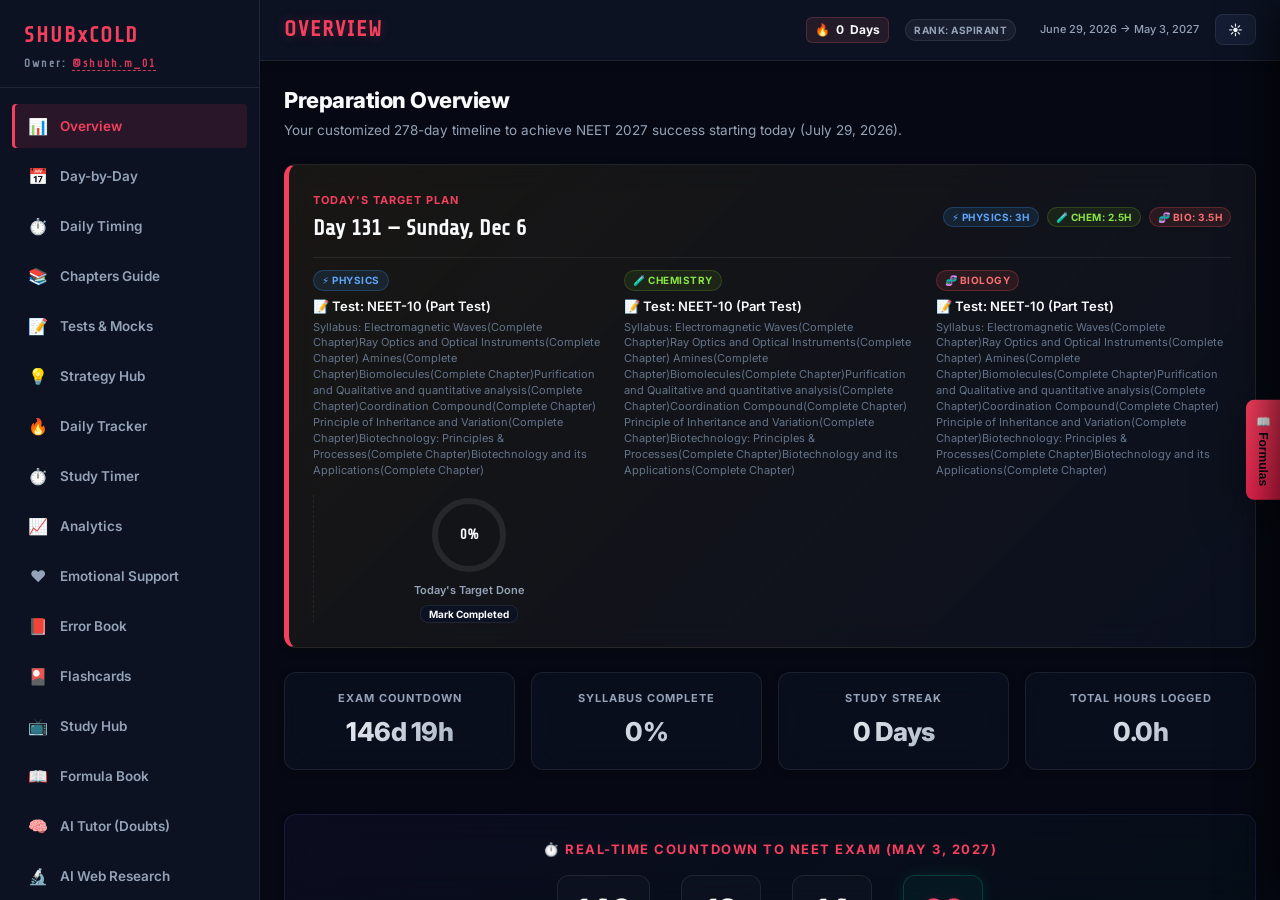
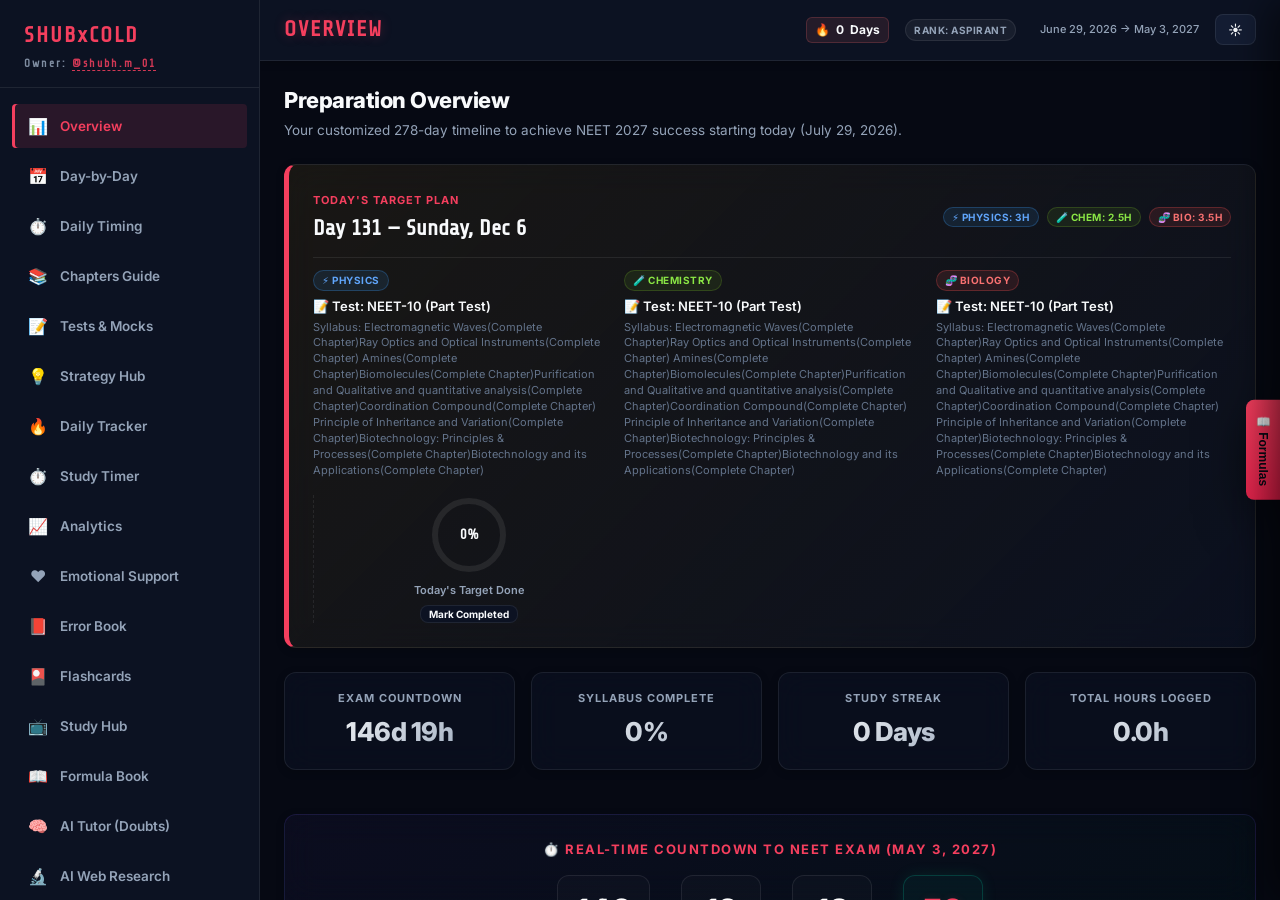
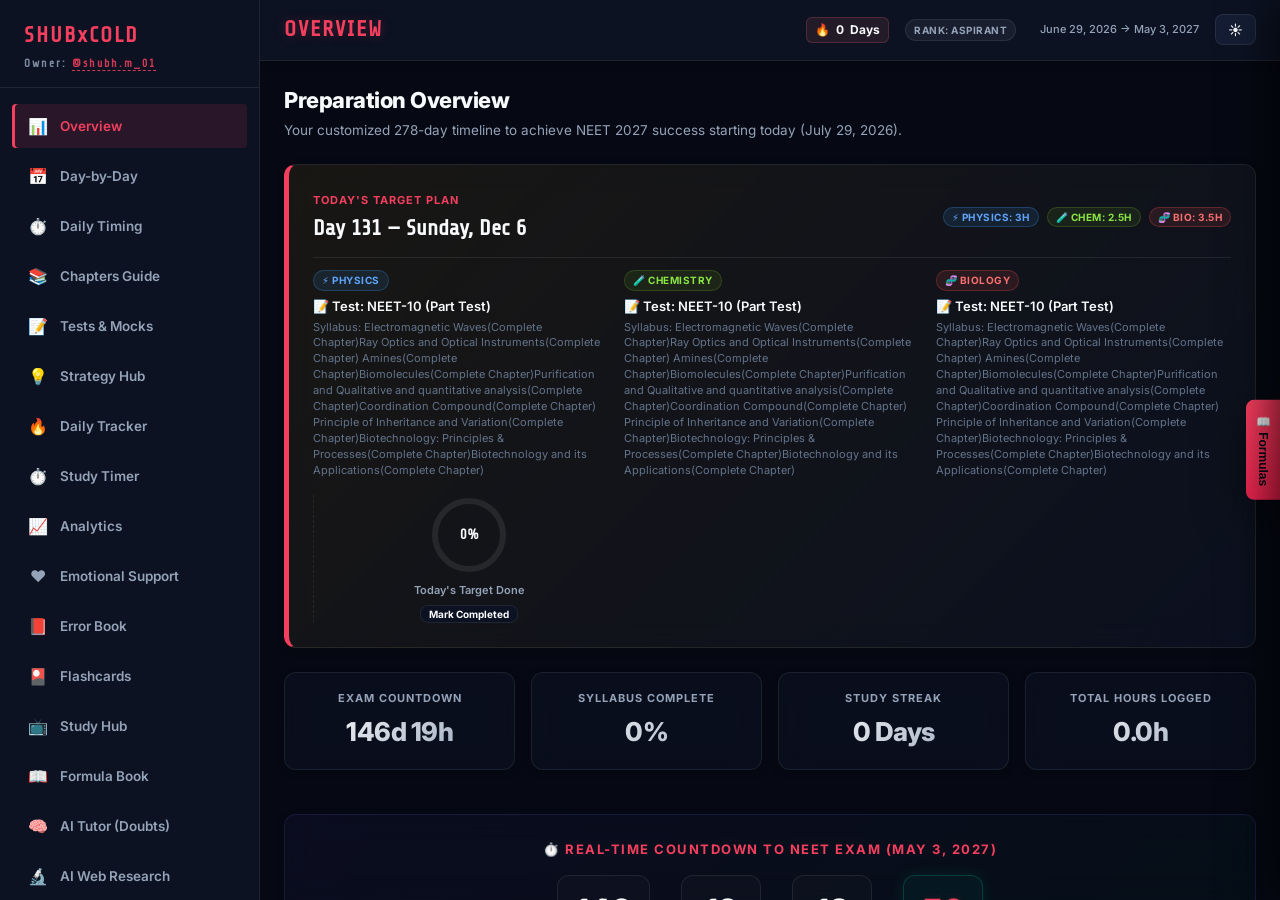
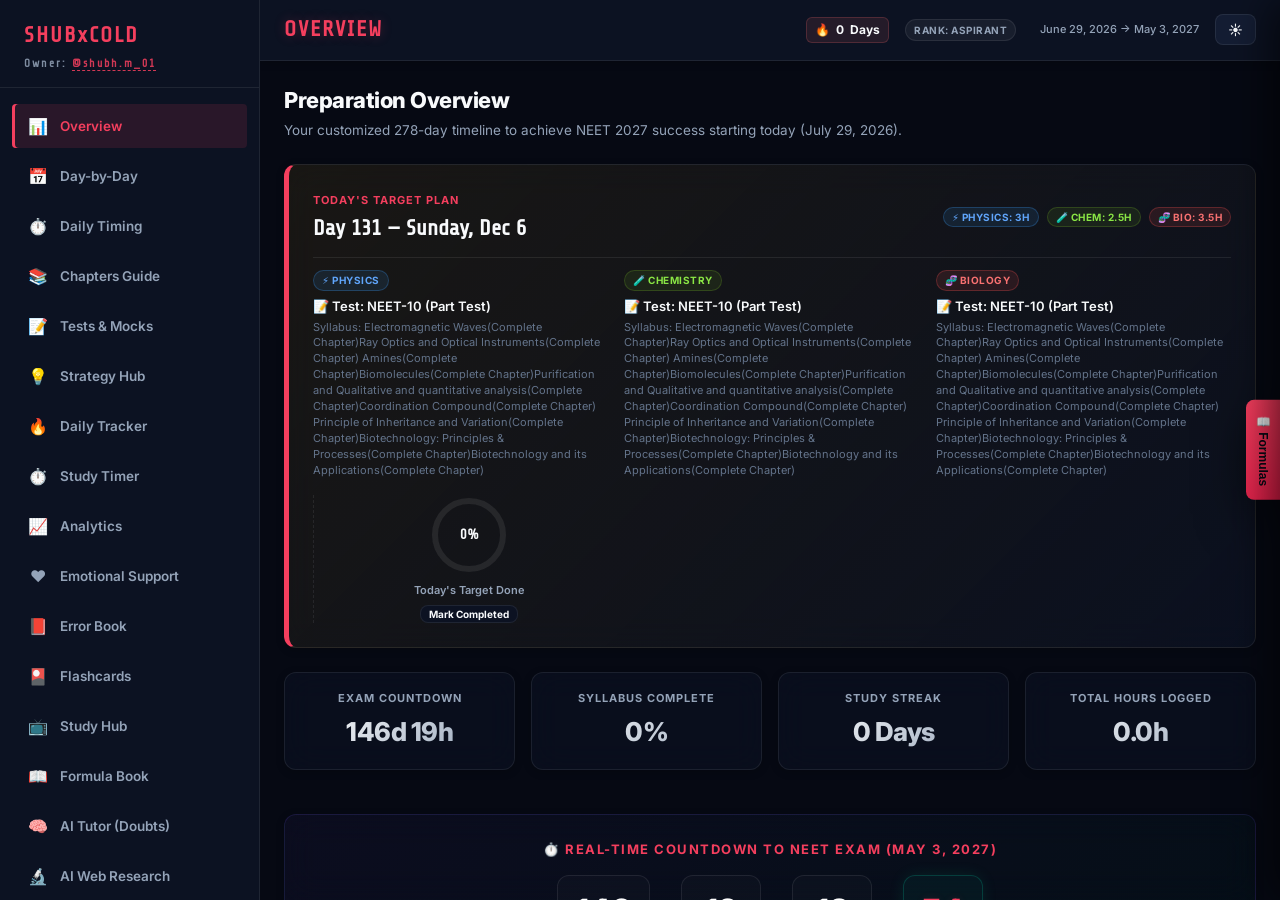
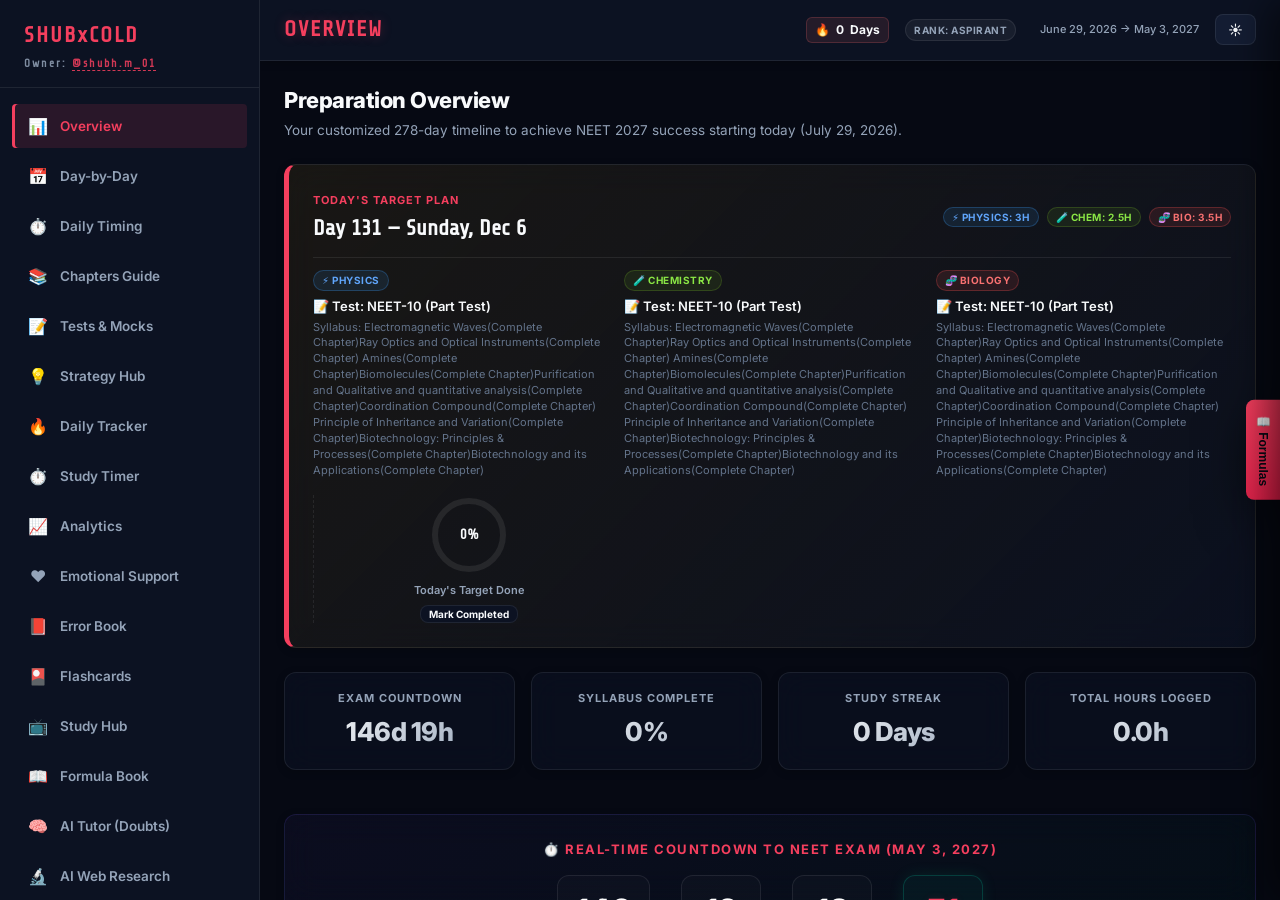
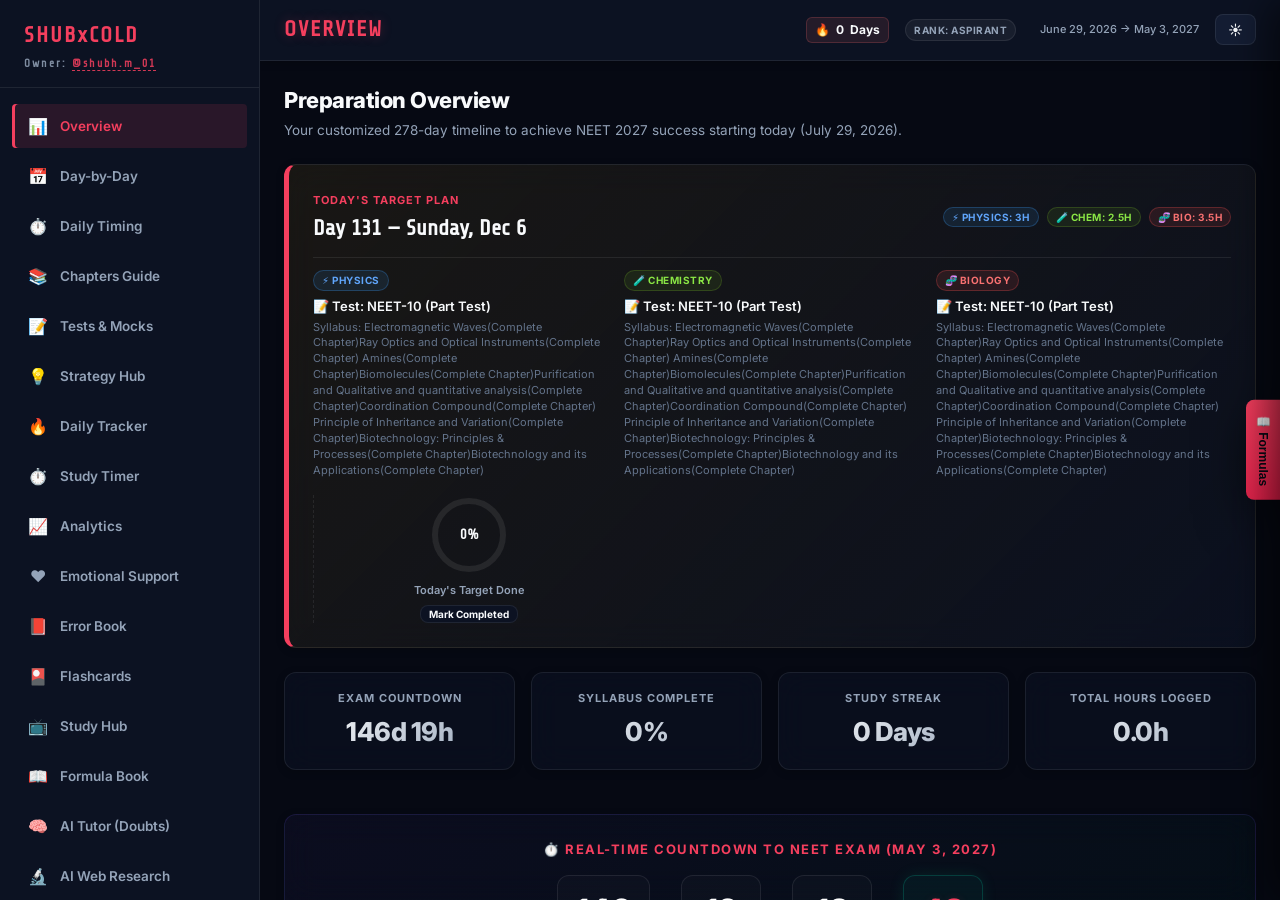
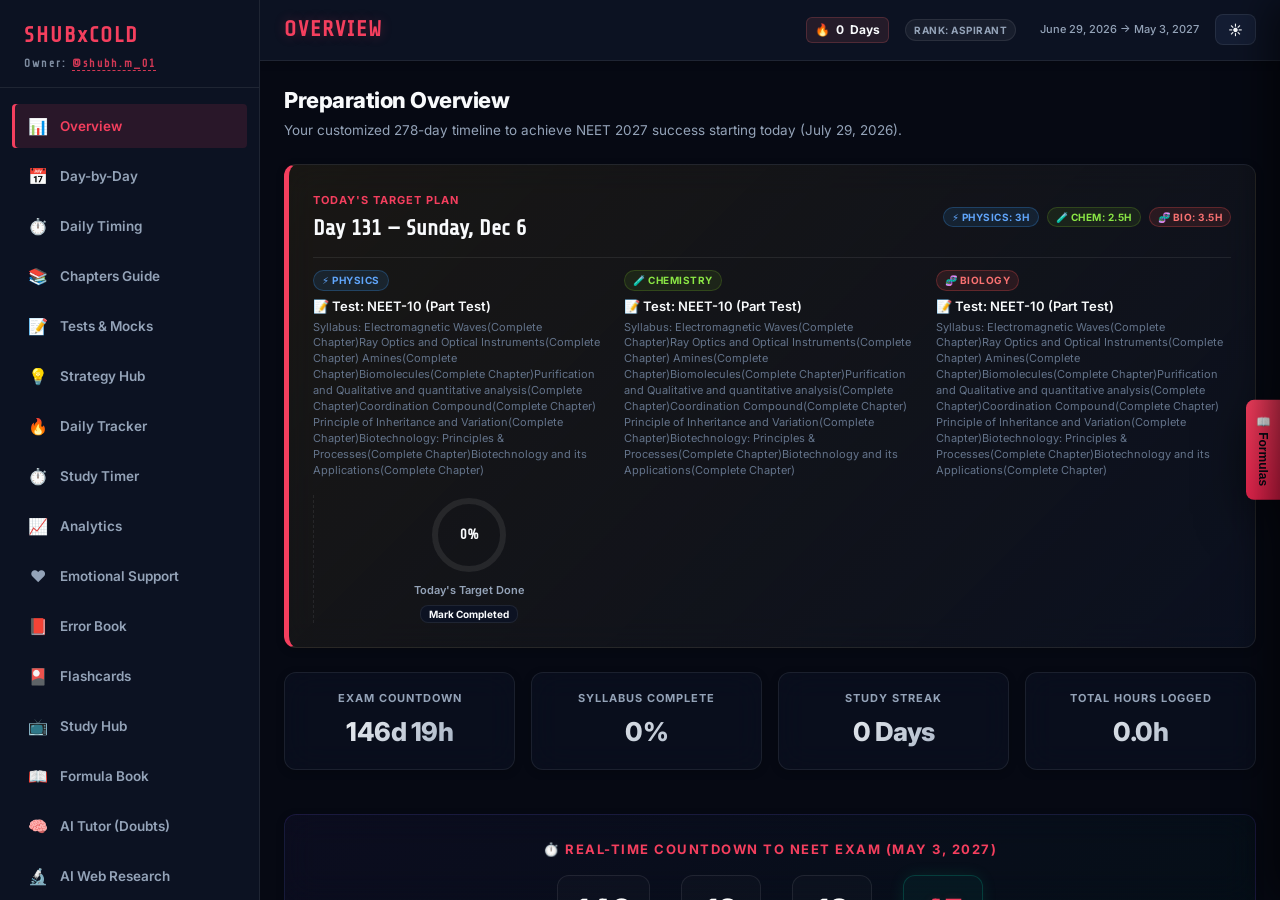
